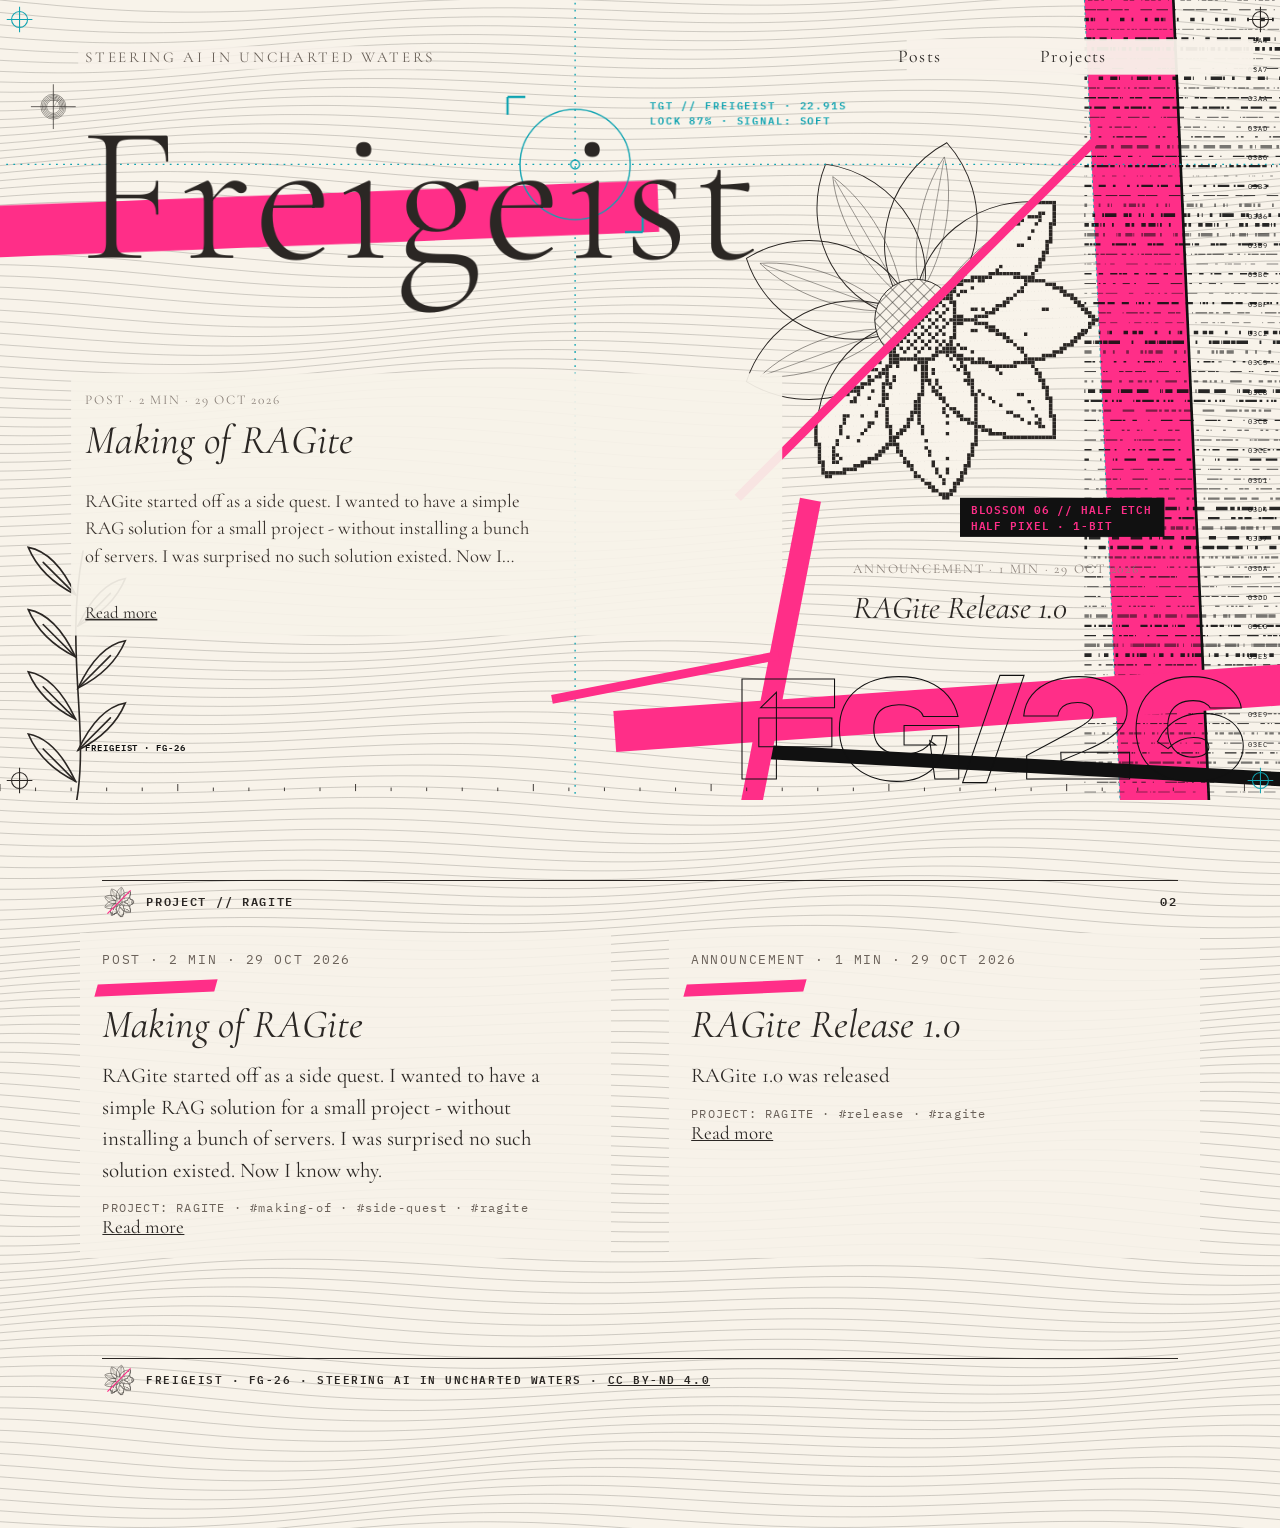
==== projects.html @ 25a05385 "Publish site from main f70a56e" ====
<!doctype html><html lang="en"><head><script>(function(){var P={"acid-green":["#C0FE04","#ff3d7f"],"signal-orange":["#ff5a1f","#2f3cff"],"hot-magenta":["#ff2e88","#0fa3b1"],"cobalt":["#2f3cff","#ff5a1f","#9aa3ff"],"warning-red":["#e8231b","#1f3fbf"],"safety-yellow":["#ffd400","#e8231b"]},k=Object.keys(P),q=new URLSearchParams(location.search).get("accent"),n=P[q]?q:k[Math.floor(Math.random()*k.length)],c=P[n],s=document.documentElement.style;s.setProperty("--accent",c[0]);s.setProperty("--hud",c[1]);s.setProperty("--acc-text",c[2]||c[0]);document.documentElement.dataset.accent=n})();</script><meta charset="utf-8"><meta name="viewport" content="width=device-width,initial-scale=1"><title>Projects – Freigeist</title><link rel="stylesheet" href="theme/fonts.css"><link rel="stylesheet" href="theme/content.css"><link rel="icon" href="assets/freigeist-mark.svg"><style>body{margin:0;background:#f8f3ea}svg{display:block;width:100%;height:auto}.m{display:none}@media(max-width:700px){.d{display:none}.m{display:block}}nav.demo{position:fixed;bottom:8px;left:8px;font:12px monospace;background:#111;color:var(--acc-text);padding:4px 8px}nav.demo a{color:var(--acc-text)}</style></head><body><svg class="d" xmlns="http://www.w3.org/2000/svg" width="1440" height="900" viewBox="0 0 1440 900"><defs>
<filter id="wc" x="-30%" y="-30%" width="160%" height="160%"><feTurbulence type="fractalNoise" baseFrequency="0.012" numOctaves="3" seed="3"/><feDisplacementMap in="SourceGraphic" scale="60"/><feGaussianBlur stdDeviation="6"/></filter>
<filter id="paper"><feTurbulence type="fractalNoise" baseFrequency="0.9" numOctaves="2" seed="5"/><feColorMatrix values="0 0 0 0 0.45  0 0 0 0 0.38  0 0 0 0 0.3  0 0 0 0.07 0"/></filter>
<filter id="concrete"><feTurbulence type="fractalNoise" baseFrequency="0.04" numOctaves="5" seed="9"/><feColorMatrix values="0 0 0 0 0.3  0 0 0 0 0.3  0 0 0 0 0.32  0 0 0 0.55 0"/></filter>
<filter id="spray" x="-20%" y="-20%" width="140%" height="140%"><feGaussianBlur stdDeviation="1.6"/><feTurbulence type="fractalNoise" baseFrequency="0.8" result="n"/><feDisplacementMap in="SourceGraphic" in2="n" scale="5"/></filter>
<filter id="glow" x="-30%" y="-30%" width="160%" height="160%"><feGaussianBlur stdDeviation="9" result="b"/><feMerge><feMergeNode in="b"/><feMergeNode in="b"/><feMergeNode in="SourceGraphic"/></feMerge></filter>
<filter id="rough"><feTurbulence type="fractalNoise" baseFrequency="0.05" numOctaves="2" seed="2"/><feDisplacementMap in="SourceGraphic" scale="4"/></filter>
</defs><rect width="1440" height="900" fill="#f8f3ea"/><defs><pattern id="hatch" width="6" height="6" patternUnits="userSpaceOnUse" patternTransform="rotate(35)"><line x1="0" y1="0" x2="0" y2="6" stroke="#2b2724" stroke-width=".7"/></pattern>
<pattern id="xhatch" width="6" height="6" patternUnits="userSpaceOnUse" patternTransform="rotate(-25)"><path d="M0 0V6M0 3H6" stroke="#2b2724" stroke-width=".6"/></pattern>
<pattern id="tone" width="7" height="7" patternUnits="userSpaceOnUse" patternTransform="rotate(45)"><circle cx="3.5" cy="3.5" r="1.5" fill="#111"/></pattern></defs><defs><pattern id="fine" width="3.2" height="3.2" patternUnits="userSpaceOnUse" patternTransform="rotate(30)"><line x1="0" y1="0" x2="0" y2="3.2" stroke="#2b2724" stroke-width=".55"/></pattern>
<pattern id="fine2" width="3.2" height="3.2" patternUnits="userSpaceOnUse" patternTransform="rotate(-40)"><path d="M0 0V3.2M0 1.6H3.2" stroke="#2b2724" stroke-width=".45"/></pattern></defs><polyline points="0,0.0 8,0.8 16,1.6 24,2.4 32,3.2 40,3.9 48,4.7 56,5.4 64,6.2 72,6.9 80,7.5 88,8.2 96,8.8 104,9.4 112,9.9 120,10.5 128,10.9 136,11.4 144,11.8 152,12.2 160,12.5 168,12.8 176,13.0 184,13.2 192,13.4 200,13.5 208,13.6 216,13.6 224,13.6 232,13.5 240,13.4 248,13.3 256,13.1 264,12.9 272,12.7 280,12.4 288,12.1 296,11.7 304,11.3 312,10.9 320,10.5 328,10.1 336,9.6 344,9.1 352,8.7 360,8.1 368,7.6 376,7.1 384,6.6 392,6.1 400,5.6 408,5.0 416,4.5 424,4.0 432,3.5 440,3.1 448,2.6 456,2.1 464,1.7 472,1.3 480,0.9 488,0.6 496,0.3 504,-0.0 512,-0.3 520,-0.6 528,-0.8 536,-1.0 544,-1.1 552,-1.2 560,-1.3 568,-1.4 576,-1.4 584,-1.4 592,-1.4 600,-1.3 608,-1.2 616,-1.1 624,-0.9 632,-0.8 640,-0.6 648,-0.4 656,-0.1 664,0.1 672,0.4 680,0.7 688,1.0 696,1.3 704,1.6 712,1.9 720,2.2 728,2.6 736,2.9 744,3.2 752,3.5 760,3.8 768,4.1 776,4.3 784,4.6 792,4.8 800,5.0 808,5.2 816,5.4 824,5.5 832,5.6 840,5.7 848,5.8 856,5.8 864,5.8 872,5.7 880,5.7 888,5.5 896,5.4 904,5.2 912,5.0 920,4.7 928,4.4 936,4.1 944,3.7 952,3.4 960,2.9 968,2.5 976,2.0 984,1.5 992,0.9 1000,0.4 1008,-0.2 1016,-0.8 1024,-1.4 1032,-2.1 1040,-2.7 1048,-3.4 1056,-4.0 1064,-4.7 1072,-5.4 1080,-6.1 1088,-6.7 1096,-7.4 1104,-8.1 1112,-8.7 1120,-9.3 1128,-10.0 1136,-10.6 1144,-11.1 1152,-11.7 1160,-12.2 1168,-12.7 1176,-13.2 1184,-13.6 1192,-14.0 1200,-14.4 1208,-14.7 1216,-15.0 1224,-15.3 1232,-15.5 1240,-15.6 1248,-15.7 1256,-15.8 1264,-15.8 1272,-15.8 1280,-15.8 1288,-15.6 1296,-15.5 1304,-15.3 1312,-15.0 1320,-14.8 1328,-14.4 1336,-14.1 1344,-13.7 1352,-13.2 1360,-12.7 1368,-12.2 1376,-11.6 1384,-11.1 1392,-10.4 1400,-9.8 1408,-9.2 1416,-8.5 1424,-7.8 1432,-7.1 1440,-6.3" fill="none" stroke="#2b2724" stroke-width=".55" opacity="0.42"/><polyline points="0,14.0 8,14.8 16,15.5 24,16.3 32,17.0 40,17.8 48,18.5 56,19.1 64,19.8 72,20.4 80,21.0 88,21.6 96,22.1 104,22.6 112,23.1 120,23.5 128,23.8 136,24.2 144,24.5 152,24.7 160,24.9 168,25.1 176,25.2 184,25.3 192,25.3 200,25.3 208,25.2 216,25.1 224,25.0 232,24.8 240,24.6 248,24.3 256,24.0 264,23.7 272,23.4 280,23.0 288,22.6 296,22.1 304,21.7 312,21.2 320,20.7 328,20.2 336,19.6 344,19.1 352,18.5 360,18.0 368,17.4 376,16.9 384,16.3 392,15.8 400,15.2 408,14.7 416,14.2 424,13.7 432,13.2 440,12.7 448,12.2 456,11.8 464,11.4 472,11.0 480,10.7 488,10.4 496,10.1 504,9.8 512,9.6 520,9.4 528,9.2 536,9.1 544,8.9 552,8.9 560,8.8 568,8.8 576,8.8 584,8.9 592,9.0 600,9.1 608,9.2 616,9.4 624,9.6 632,9.8 640,10.0 648,10.2 656,10.5 664,10.8 672,11.0 680,11.3 688,11.6 696,11.9 704,12.3 712,12.6 720,12.9 728,13.2 736,13.5 744,13.8 752,14.0 760,14.3 768,14.5 776,14.8 784,15.0 792,15.2 800,15.3 808,15.4 816,15.6 824,15.6 832,15.7 840,15.7 848,15.7 856,15.6 864,15.6 872,15.4 880,15.3 888,15.1 896,14.9 904,14.6 912,14.4 920,14.0 928,13.7 936,13.3 944,12.9 952,12.4 960,12.0 968,11.5 976,11.0 984,10.4 992,9.8 1000,9.3 1008,8.7 1016,8.1 1024,7.4 1032,6.8 1040,6.2 1048,5.5 1056,4.9 1064,4.2 1072,3.6 1080,2.9 1088,2.3 1096,1.7 1104,1.1 1112,0.5 1120,-0.0 1128,-0.6 1136,-1.1 1144,-1.6 1152,-2.0 1160,-2.4 1168,-2.8 1176,-3.2 1184,-3.5 1192,-3.8 1200,-4.0 1208,-4.2 1216,-4.4 1224,-4.5 1232,-4.6 1240,-4.6 1248,-4.6 1256,-4.5 1264,-4.4 1272,-4.2 1280,-4.0 1288,-3.8 1296,-3.5 1304,-3.1 1312,-2.8 1320,-2.3 1328,-1.9 1336,-1.4 1344,-0.9 1352,-0.3 1360,0.3 1368,0.9 1376,1.5 1384,2.2 1392,2.9 1400,3.6 1408,4.3 1416,5.1 1424,5.8 1432,6.6 1440,7.4" fill="none" stroke="#2b2724" stroke-width=".55" opacity="0.42"/><polyline points="0,27.9 8,28.6 16,29.3 24,30.0 32,30.7 40,31.4 48,32.0 56,32.6 64,33.1 72,33.7 80,34.2 88,34.6 96,35.0 104,35.4 112,35.8 120,36.0 128,36.3 136,36.5 144,36.7 152,36.8 160,36.9 168,36.9 176,36.9 184,36.8 192,36.7 200,36.6 208,36.4 216,36.2 224,35.9 232,35.6 240,35.3 248,34.9 256,34.5 264,34.1 272,33.6 280,33.1 288,32.6 296,32.1 304,31.5 312,31.0 320,30.4 328,29.8 336,29.3 344,28.7 352,28.1 360,27.5 368,26.9 376,26.3 384,25.7 392,25.2 400,24.6 408,24.1 416,23.6 424,23.1 432,22.6 440,22.1 448,21.7 456,21.3 464,20.9 472,20.6 480,20.3 488,20.0 496,19.8 504,19.5 512,19.4 520,19.2 528,19.1 536,19.0 544,18.9 552,18.9 560,18.9 568,19.0 576,19.0 584,19.1 592,19.3 600,19.4 608,19.6 616,19.8 624,20.0 632,20.2 640,20.5 648,20.8 656,21.0 664,21.3 672,21.6 680,21.9 688,22.2 696,22.5 704,22.8 712,23.1 720,23.4 728,23.7 736,24.0 744,24.2 752,24.5 760,24.7 768,24.9 776,25.1 784,25.3 792,25.4 800,25.5 808,25.6 816,25.6 824,25.7 832,25.6 840,25.6 848,25.5 856,25.4 864,25.3 872,25.1 880,24.9 888,24.6 896,24.4 904,24.1 912,23.7 920,23.4 928,23.0 936,22.5 944,22.1 952,21.6 960,21.1 968,20.6 976,20.0 984,19.5 992,18.9 1000,18.3 1008,17.7 1016,17.1 1024,16.5 1032,15.9 1040,15.3 1048,14.7 1056,14.1 1064,13.5 1072,12.9 1080,12.3 1088,11.7 1096,11.2 1104,10.7 1112,10.2 1120,9.7 1128,9.3 1136,8.9 1144,8.5 1152,8.2 1160,7.8 1168,7.6 1176,7.3 1184,7.2 1192,7.0 1200,6.9 1208,6.8 1216,6.8 1224,6.8 1232,6.9 1240,7.0 1248,7.2 1256,7.4 1264,7.6 1272,7.9 1280,8.3 1288,8.6 1296,9.1 1304,9.5 1312,10.0 1320,10.5 1328,11.1 1336,11.7 1344,12.3 1352,13.0 1360,13.6 1368,14.3 1376,15.1 1384,15.8 1392,16.6 1400,17.3 1408,18.1 1416,18.9 1424,19.7 1432,20.4 1440,21.2" fill="none" stroke="#2b2724" stroke-width=".55" opacity="0.42"/><polyline points="0,41.5 8,42.2 16,42.8 24,43.5 32,44.1 40,44.6 48,45.1 56,45.6 64,46.1 72,46.5 80,46.9 88,47.2 96,47.5 104,47.8 112,48.0 120,48.1 128,48.3 136,48.3 144,48.4 152,48.3 160,48.3 168,48.2 176,48.0 184,47.8 192,47.6 200,47.3 208,47.0 216,46.7 224,46.3 232,45.9 240,45.4 248,45.0 256,44.5 264,43.9 272,43.4 280,42.8 288,42.2 296,41.6 304,41.0 312,40.4 320,39.8 328,39.2 336,38.5 344,37.9 352,37.3 360,36.7 368,36.1 376,35.5 384,34.9 392,34.4 400,33.8 408,33.3 416,32.8 424,32.3 432,31.9 440,31.5 448,31.1 456,30.7 464,30.4 472,30.1 480,29.8 488,29.6 496,29.4 504,29.2 512,29.1 520,29.0 528,29.0 536,28.9 544,28.9 552,29.0 560,29.0 568,29.1 576,29.3 584,29.4 592,29.6 600,29.8 608,30.0 616,30.2 624,30.5 632,30.7 640,31.0 648,31.3 656,31.6 664,31.9 672,32.2 680,32.5 688,32.8 696,33.1 704,33.4 712,33.7 720,34.0 728,34.2 736,34.5 744,34.7 752,34.9 760,35.1 768,35.3 776,35.4 784,35.5 792,35.6 800,35.7 808,35.7 816,35.7 824,35.7 832,35.6 840,35.5 848,35.4 856,35.2 864,35.0 872,34.8 880,34.5 888,34.2 896,33.9 904,33.5 912,33.2 920,32.8 928,32.3 936,31.9 944,31.4 952,30.9 960,30.4 968,29.8 976,29.3 984,28.7 992,28.2 1000,27.6 1008,27.0 1016,26.4 1024,25.9 1032,25.3 1040,24.7 1048,24.2 1056,23.6 1064,23.1 1072,22.6 1080,22.1 1088,21.6 1096,21.1 1104,20.7 1112,20.3 1120,20.0 1128,19.6 1136,19.3 1144,19.1 1152,18.8 1160,18.7 1168,18.5 1176,18.4 1184,18.4 1192,18.3 1200,18.4 1208,18.4 1216,18.6 1224,18.7 1232,18.9 1240,19.2 1248,19.5 1256,19.8 1264,20.2 1272,20.6 1280,21.0 1288,21.5 1296,22.1 1304,22.6 1312,23.2 1320,23.8 1328,24.5 1336,25.2 1344,25.9 1352,26.6 1360,27.3 1368,28.1 1376,28.9 1384,29.6 1392,30.4 1400,31.2 1408,32.0 1416,32.8 1424,33.6 1432,34.4 1440,35.1" fill="none" stroke="#2b2724" stroke-width=".55" opacity="0.42"/><polyline points="0,54.8 8,55.4 16,56.0 24,56.5 32,57.0 40,57.5 48,57.9 56,58.3 64,58.6 72,58.9 80,59.1 88,59.3 96,59.5 104,59.6 112,59.7 120,59.7 128,59.7 136,59.6 144,59.5 152,59.3 160,59.1 168,58.9 176,58.6 184,58.3 192,58.0 200,57.6 208,57.1 216,56.7 224,56.2 232,55.7 240,55.1 248,54.6 256,54.0 264,53.4 272,52.7 280,52.1 288,51.5 296,50.8 304,50.2 312,49.5 320,48.8 328,48.2 336,47.5 344,46.9 352,46.3 360,45.6 368,45.0 376,44.5 384,43.9 392,43.4 400,42.9 408,42.4 416,41.9 424,41.5 432,41.1 440,40.7 448,40.4 456,40.1 464,39.8 472,39.6 480,39.4 488,39.2 496,39.1 504,39.0 512,38.9 520,38.9 528,38.9 536,38.9 544,39.0 552,39.1 560,39.2 568,39.3 576,39.5 584,39.7 592,39.9 600,40.2 608,40.4 616,40.7 624,41.0 632,41.3 640,41.6 648,41.9 656,42.2 664,42.5 672,42.8 680,43.1 688,43.4 696,43.7 704,44.0 712,44.3 720,44.5 728,44.8 736,45.0 744,45.2 752,45.4 760,45.5 768,45.6 776,45.7 784,45.8 792,45.8 800,45.8 808,45.8 816,45.8 824,45.7 832,45.6 840,45.4 848,45.2 856,45.0 864,44.8 872,44.5 880,44.2 888,43.9 896,43.5 904,43.1 912,42.7 920,42.3 928,41.9 936,41.4 944,40.9 952,40.4 960,39.9 968,39.3 976,38.8 984,38.3 992,37.7 1000,37.2 1008,36.6 1016,36.1 1024,35.6 1032,35.1 1040,34.5 1048,34.1 1056,33.6 1064,33.1 1072,32.7 1080,32.3 1088,31.9 1096,31.5 1104,31.2 1112,30.9 1120,30.7 1128,30.5 1136,30.3 1144,30.1 1152,30.1 1160,30.0 1168,30.0 1176,30.0 1184,30.1 1192,30.2 1200,30.3 1208,30.5 1216,30.8 1224,31.1 1232,31.4 1240,31.8 1248,32.2 1256,32.6 1264,33.1 1272,33.6 1280,34.2 1288,34.8 1296,35.4 1304,36.1 1312,36.7 1320,37.4 1328,38.2 1336,38.9 1344,39.7 1352,40.4 1360,41.2 1368,42.0 1376,42.8 1384,43.6 1392,44.4 1400,45.2 1408,46.0 1416,46.8 1424,47.5 1432,48.3 1440,49.0" fill="none" stroke="#2b2724" stroke-width=".55" opacity="0.42"/><polyline points="0,67.8 8,68.3 16,68.7 24,69.1 32,69.5 40,69.8 48,70.1 56,70.4 64,70.6 72,70.7 80,70.8 88,70.9 96,70.9 104,70.9 112,70.8 120,70.7 128,70.5 136,70.3 144,70.1 152,69.8 160,69.5 168,69.1 176,68.7 184,68.3 192,67.8 200,67.3 208,66.7 216,66.2 224,65.6 232,65.0 240,64.4 248,63.7 256,63.1 264,62.4 272,61.7 280,61.0 288,60.3 296,59.7 304,59.0 312,58.3 320,57.6 328,57.0 336,56.3 344,55.7 352,55.0 360,54.5 368,53.9 376,53.3 384,52.8 392,52.3 400,51.8 408,51.4 416,51.0 424,50.6 432,50.3 440,49.9 448,49.7 456,49.4 464,49.2 472,49.1 480,48.9 488,48.8 496,48.8 504,48.8 512,48.8 520,48.8 528,48.9 536,49.0 544,49.1 552,49.3 560,49.5 568,49.7 576,49.9 584,50.1 592,50.4 600,50.7 608,51.0 616,51.3 624,51.6 632,51.9 640,52.2 648,52.6 656,52.9 664,53.2 672,53.5 680,53.8 688,54.1 696,54.4 704,54.7 712,54.9 720,55.2 728,55.4 736,55.5 744,55.7 752,55.9 760,56.0 768,56.1 776,56.1 784,56.1 792,56.1 800,56.1 808,56.0 816,55.9 824,55.8 832,55.6 840,55.4 848,55.2 856,55.0 864,54.7 872,54.4 880,54.1 888,53.7 896,53.3 904,52.9 912,52.5 920,52.0 928,51.6 936,51.1 944,50.6 952,50.1 960,49.6 968,49.1 976,48.6 984,48.1 992,47.6 1000,47.1 1008,46.6 1016,46.1 1024,45.7 1032,45.2 1040,44.8 1048,44.4 1056,44.0 1064,43.6 1072,43.3 1080,42.9 1088,42.7 1096,42.4 1104,42.2 1112,42.0 1120,41.9 1128,41.8 1136,41.7 1144,41.7 1152,41.7 1160,41.8 1168,41.9 1176,42.1 1184,42.3 1192,42.5 1200,42.8 1208,43.1 1216,43.5 1224,43.9 1232,44.3 1240,44.8 1248,45.3 1256,45.9 1264,46.4 1272,47.1 1280,47.7 1288,48.4 1296,49.1 1304,49.8 1312,50.5 1320,51.3 1328,52.0 1336,52.8 1344,53.6 1352,54.4 1360,55.2 1368,56.0 1376,56.8 1384,57.6 1392,58.4 1400,59.1 1408,59.9 1416,60.6 1424,61.4 1432,62.1 1440,62.8" fill="none" stroke="#2b2724" stroke-width=".55" opacity="0.42"/><polyline points="0,80.3 8,80.6 16,80.9 24,81.2 32,81.5 40,81.7 48,81.8 56,81.9 64,82.0 72,82.0 80,82.0 88,81.9 96,81.8 104,81.6 112,81.4 120,81.1 128,80.8 136,80.5 144,80.1 152,79.7 160,79.3 168,78.8 176,78.3 184,77.7 192,77.1 200,76.5 208,75.9 216,75.3 224,74.6 232,73.9 240,73.2 248,72.5 256,71.8 264,71.1 272,70.4 280,69.7 288,69.0 296,68.3 304,67.6 312,66.9 320,66.2 328,65.6 336,64.9 344,64.3 352,63.7 360,63.2 368,62.6 376,62.1 384,61.6 392,61.2 400,60.8 408,60.4 416,60.1 424,59.8 432,59.5 440,59.3 448,59.1 456,58.9 464,58.8 472,58.7 480,58.6 488,58.6 496,58.6 504,58.7 512,58.8 520,58.9 528,59.0 536,59.2 544,59.4 552,59.6 560,59.9 568,60.1 576,60.4 584,60.7 592,61.0 600,61.3 608,61.7 616,62.0 624,62.3 632,62.7 640,63.0 648,63.4 656,63.7 664,64.0 672,64.3 680,64.6 688,64.9 696,65.2 704,65.4 712,65.7 720,65.9 728,66.0 736,66.2 744,66.3 752,66.4 760,66.5 768,66.6 776,66.6 784,66.6 792,66.5 800,66.4 808,66.3 816,66.2 824,66.0 832,65.8 840,65.6 848,65.4 856,65.1 864,64.8 872,64.4 880,64.1 888,63.7 896,63.3 904,62.9 912,62.5 920,62.0 928,61.6 936,61.1 944,60.6 952,60.2 960,59.7 968,59.2 976,58.7 984,58.3 992,57.8 1000,57.4 1008,56.9 1016,56.5 1024,56.1 1032,55.8 1040,55.4 1048,55.1 1056,54.8 1064,54.5 1072,54.3 1080,54.1 1088,53.9 1096,53.7 1104,53.6 1112,53.6 1120,53.6 1128,53.6 1136,53.6 1144,53.7 1152,53.9 1160,54.1 1168,54.3 1176,54.6 1184,54.9 1192,55.2 1200,55.6 1208,56.1 1216,56.5 1224,57.0 1232,57.6 1240,58.1 1248,58.7 1256,59.4 1264,60.0 1272,60.7 1280,61.4 1288,62.2 1296,62.9 1304,63.7 1312,64.4 1320,65.2 1328,66.0 1336,66.8 1344,67.6 1352,68.4 1360,69.2 1368,70.0 1376,70.7 1384,71.5 1392,72.2 1400,73.0 1408,73.7 1416,74.3 1424,75.0 1432,75.6 1440,76.2" fill="none" stroke="#2b2724" stroke-width=".55" opacity="0.42"/><polyline points="0,92.2 8,92.4 16,92.6 24,92.8 32,92.9 40,92.9 48,92.9 56,92.9 64,92.8 72,92.7 80,92.5 88,92.3 96,92.1 104,91.8 112,91.4 120,91.0 128,90.6 136,90.1 144,89.7 152,89.1 160,88.6 168,88.0 176,87.4 184,86.7 192,86.1 200,85.4 208,84.7 216,84.0 224,83.3 232,82.5 240,81.8 248,81.0 256,80.3 264,79.6 272,78.8 280,78.1 288,77.4 296,76.7 304,76.0 312,75.4 320,74.7 328,74.1 336,73.5 344,72.9 352,72.4 360,71.9 368,71.4 376,71.0 384,70.6 392,70.2 400,69.9 408,69.6 416,69.3 424,69.1 432,68.9 440,68.7 448,68.6 456,68.5 464,68.5 472,68.5 480,68.5 488,68.6 496,68.7 504,68.8 512,69.0 520,69.2 528,69.4 536,69.6 544,69.9 552,70.2 560,70.5 568,70.8 576,71.1 584,71.5 592,71.8 600,72.2 608,72.6 616,72.9 624,73.3 632,73.6 640,74.0 648,74.3 656,74.7 664,75.0 672,75.3 680,75.6 688,75.8 696,76.1 704,76.3 712,76.5 720,76.7 728,76.9 736,77.0 744,77.1 752,77.2 760,77.2 768,77.2 776,77.2 784,77.1 792,77.0 800,76.9 808,76.8 816,76.6 824,76.4 832,76.2 840,75.9 848,75.6 856,75.3 864,75.0 872,74.7 880,74.3 888,73.9 896,73.5 904,73.1 912,72.7 920,72.2 928,71.8 936,71.4 944,70.9 952,70.5 960,70.0 968,69.6 976,69.2 984,68.8 992,68.4 1000,68.0 1008,67.6 1016,67.3 1024,67.0 1032,66.7 1040,66.4 1048,66.2 1056,66.0 1064,65.8 1072,65.7 1080,65.6 1088,65.5 1096,65.5 1104,65.5 1112,65.6 1120,65.7 1128,65.8 1136,66.0 1144,66.2 1152,66.4 1160,66.7 1168,67.1 1176,67.4 1184,67.9 1192,68.3 1200,68.8 1208,69.3 1216,69.9 1224,70.5 1232,71.1 1240,71.7 1248,72.4 1256,73.1 1264,73.8 1272,74.5 1280,75.3 1288,76.0 1296,76.8 1304,77.6 1312,78.4 1320,79.2 1328,79.9 1336,80.7 1344,81.5 1352,82.3 1360,83.0 1368,83.8 1376,84.5 1384,85.2 1392,85.9 1400,86.5 1408,87.2 1416,87.8 1424,88.3 1432,88.8 1440,89.3" fill="none" stroke="#2b2724" stroke-width=".55" opacity="0.42"/><polyline points="0,103.6 8,103.7 16,103.8 24,103.8 32,103.7 40,103.6 48,103.5 56,103.3 64,103.1 72,102.9 80,102.5 88,102.2 96,101.8 104,101.4 112,100.9 120,100.4 128,99.9 136,99.3 144,98.7 152,98.1 160,97.4 168,96.8 176,96.1 184,95.4 192,94.6 200,93.9 208,93.1 216,92.4 224,91.6 232,90.9 240,90.1 248,89.4 256,88.6 264,87.9 272,87.2 280,86.4 288,85.8 296,85.1 304,84.4 312,83.8 320,83.2 328,82.7 336,82.1 344,81.6 352,81.1 360,80.7 368,80.3 376,79.9 384,79.6 392,79.3 400,79.1 408,78.9 416,78.7 424,78.6 432,78.5 440,78.4 448,78.4 456,78.4 464,78.5 472,78.6 480,78.7 488,78.8 496,79.0 504,79.2 512,79.5 520,79.7 528,80.0 536,80.3 544,80.7 552,81.0 560,81.4 568,81.7 576,82.1 584,82.5 592,82.9 600,83.3 608,83.7 616,84.0 624,84.4 632,84.8 640,85.1 648,85.5 656,85.8 664,86.1 672,86.4 680,86.7 688,86.9 696,87.2 704,87.4 712,87.6 720,87.7 728,87.8 736,87.9 744,88.0 752,88.0 760,88.0 768,88.0 776,87.9 784,87.8 792,87.7 800,87.6 808,87.4 816,87.2 824,87.0 832,86.7 840,86.4 848,86.1 856,85.8 864,85.5 872,85.1 880,84.7 888,84.4 896,84.0 904,83.6 912,83.2 920,82.7 928,82.3 936,81.9 944,81.5 952,81.1 960,80.7 968,80.4 976,80.0 984,79.6 992,79.3 1000,79.0 1008,78.7 1016,78.5 1024,78.2 1032,78.0 1040,77.9 1048,77.7 1056,77.6 1064,77.5 1072,77.5 1080,77.5 1088,77.5 1096,77.6 1104,77.7 1112,77.9 1120,78.1 1128,78.3 1136,78.6 1144,78.9 1152,79.3 1160,79.7 1168,80.1 1176,80.6 1184,81.1 1192,81.6 1200,82.2 1208,82.8 1216,83.4 1224,84.1 1232,84.7 1240,85.4 1248,86.2 1256,86.9 1264,87.6 1272,88.4 1280,89.1 1288,89.9 1296,90.7 1304,91.5 1312,92.2 1320,93.0 1328,93.8 1336,94.5 1344,95.2 1352,96.0 1360,96.6 1368,97.3 1376,98.0 1384,98.6 1392,99.2 1400,99.8 1408,100.3 1416,100.8 1424,101.2 1432,101.7 1440,102.0" fill="none" stroke="#2b2724" stroke-width=".55" opacity="0.42"/><polyline points="0,114.5 8,114.4 16,114.3 24,114.2 32,114.0 40,113.8 48,113.5 56,113.2 64,112.9 72,112.5 80,112.0 88,111.6 96,111.1 104,110.5 112,109.9 120,109.3 128,108.7 136,108.1 144,107.4 152,106.7 160,105.9 168,105.2 176,104.5 184,103.7 192,102.9 200,102.1 208,101.4 216,100.6 224,99.8 232,99.1 240,98.3 248,97.6 256,96.8 264,96.1 272,95.4 280,94.8 288,94.1 296,93.5 304,92.9 312,92.3 320,91.8 328,91.3 336,90.9 344,90.4 352,90.1 360,89.7 368,89.4 376,89.1 384,88.9 392,88.7 400,88.6 408,88.5 416,88.4 424,88.4 432,88.4 440,88.4 448,88.5 456,88.6 464,88.8 472,88.9 480,89.1 488,89.4 496,89.7 504,90.0 512,90.3 520,90.6 528,91.0 536,91.3 544,91.7 552,92.1 560,92.5 568,92.9 576,93.3 584,93.8 592,94.2 600,94.6 608,95.0 616,95.4 624,95.8 632,96.1 640,96.5 648,96.8 656,97.2 664,97.5 672,97.7 680,98.0 688,98.2 696,98.4 704,98.6 712,98.7 720,98.9 728,98.9 736,99.0 744,99.0 752,99.0 760,99.0 768,98.9 776,98.8 784,98.7 792,98.6 800,98.4 808,98.2 816,97.9 824,97.7 832,97.4 840,97.1 848,96.8 856,96.5 864,96.1 872,95.8 880,95.4 888,95.0 896,94.7 904,94.3 912,93.9 920,93.5 928,93.1 936,92.8 944,92.4 952,92.1 960,91.7 968,91.4 976,91.1 984,90.8 992,90.6 1000,90.3 1008,90.1 1016,90.0 1024,89.8 1032,89.7 1040,89.6 1048,89.6 1056,89.6 1064,89.6 1072,89.7 1080,89.8 1088,89.9 1096,90.1 1104,90.3 1112,90.6 1120,90.8 1128,91.2 1136,91.6 1144,92.0 1152,92.4 1160,92.9 1168,93.4 1176,93.9 1184,94.5 1192,95.1 1200,95.7 1208,96.4 1216,97.1 1224,97.8 1232,98.5 1240,99.2 1248,99.9 1256,100.7 1264,101.4 1272,102.2 1280,102.9 1288,103.7 1296,104.4 1304,105.2 1312,105.9 1320,106.6 1328,107.3 1336,108.0 1344,108.7 1352,109.3 1360,109.9 1368,110.5 1376,111.1 1384,111.6 1392,112.1 1400,112.6 1408,113.0 1416,113.4 1424,113.7 1432,114.0 1440,114.2" fill="none" stroke="#2b2724" stroke-width=".55" opacity="0.42"/><polyline points="0,124.7 8,124.6 16,124.3 24,124.1 32,123.8 40,123.4 48,123.0 56,122.6 64,122.1 72,121.6 80,121.1 88,120.5 96,119.9 104,119.3 112,118.6 120,117.9 128,117.2 136,116.5 144,115.7 152,115.0 160,114.2 168,113.4 176,112.6 184,111.8 192,111.0 200,110.3 208,109.5 216,108.7 224,107.9 232,107.2 240,106.5 248,105.8 256,105.1 264,104.4 272,103.8 280,103.2 288,102.6 296,102.0 304,101.5 312,101.0 320,100.6 328,100.2 336,99.8 344,99.5 352,99.2 360,99.0 368,98.8 376,98.6 384,98.5 392,98.4 400,98.4 408,98.4 416,98.4 424,98.5 432,98.6 440,98.7 448,98.9 456,99.1 464,99.4 472,99.7 480,100.0 488,100.3 496,100.6 504,101.0 512,101.4 520,101.8 528,102.2 536,102.6 544,103.1 552,103.5 560,104.0 568,104.4 576,104.9 584,105.3 592,105.7 600,106.2 608,106.6 616,107.0 624,107.4 632,107.7 640,108.1 648,108.4 656,108.7 664,109.0 672,109.2 680,109.5 688,109.7 696,109.8 704,110.0 712,110.1 720,110.2 728,110.2 736,110.2 744,110.2 752,110.2 760,110.1 768,110.0 776,109.9 784,109.7 792,109.6 800,109.4 808,109.1 816,108.9 824,108.6 832,108.3 840,108.0 848,107.7 856,107.4 864,107.0 872,106.7 880,106.3 888,106.0 896,105.6 904,105.2 912,104.9 920,104.5 928,104.2 936,103.9 944,103.6 952,103.3 960,103.0 968,102.7 976,102.5 984,102.3 992,102.1 1000,102.0 1008,101.8 1016,101.7 1024,101.7 1032,101.7 1040,101.7 1048,101.7 1056,101.8 1064,101.9 1072,102.1 1080,102.3 1088,102.5 1096,102.8 1104,103.1 1112,103.4 1120,103.8 1128,104.2 1136,104.7 1144,105.2 1152,105.7 1160,106.2 1168,106.8 1176,107.4 1184,108.0 1192,108.7 1200,109.3 1208,110.0 1216,110.7 1224,111.4 1232,112.1 1240,112.9 1248,113.6 1256,114.3 1264,115.1 1272,115.8 1280,116.5 1288,117.2 1296,117.9 1304,118.6 1312,119.3 1320,120.0 1328,120.6 1336,121.2 1344,121.8 1352,122.3 1360,122.8 1368,123.3 1376,123.8 1384,124.2 1392,124.5 1400,124.9 1408,125.2 1416,125.4 1424,125.6 1432,125.8 1440,125.9" fill="none" stroke="#2b2724" stroke-width=".55" opacity="0.42"/><polyline points="0,134.5 8,134.2 16,133.9 24,133.5 32,133.0 40,132.6 48,132.1 56,131.5 64,131.0 72,130.4 80,129.7 88,129.1 96,128.4 104,127.7 112,126.9 120,126.2 128,125.4 136,124.6 144,123.8 152,123.1 160,122.3 168,121.5 176,120.7 184,119.9 192,119.1 200,118.3 208,117.6 216,116.8 224,116.1 232,115.4 240,114.7 248,114.1 256,113.4 264,112.9 272,112.3 280,111.8 288,111.3 296,110.8 304,110.4 312,110.0 320,109.7 328,109.4 336,109.1 344,108.9 352,108.7 360,108.6 368,108.5 376,108.4 384,108.4 392,108.5 400,108.5 408,108.7 416,108.8 424,109.0 432,109.2 440,109.5 448,109.7 456,110.0 464,110.4 472,110.7 480,111.1 488,111.5 496,112.0 504,112.4 512,112.9 520,113.3 528,113.8 536,114.3 544,114.7 552,115.2 560,115.7 568,116.2 576,116.6 584,117.1 592,117.5 600,118.0 608,118.4 616,118.8 624,119.2 632,119.5 640,119.8 648,120.2 656,120.4 664,120.7 672,120.9 680,121.1 688,121.3 696,121.4 704,121.5 712,121.6 720,121.6 728,121.6 736,121.6 744,121.6 752,121.5 760,121.4 768,121.3 776,121.1 784,120.9 792,120.7 800,120.5 808,120.2 816,120.0 824,119.7 832,119.4 840,119.1 848,118.8 856,118.4 864,118.1 872,117.7 880,117.4 888,117.1 896,116.7 904,116.4 912,116.1 920,115.8 928,115.5 936,115.2 944,115.0 952,114.7 960,114.5 968,114.3 976,114.2 984,114.0 992,113.9 1000,113.8 1008,113.8 1016,113.8 1024,113.8 1032,113.9 1040,114.0 1048,114.1 1056,114.3 1064,114.5 1072,114.7 1080,115.0 1088,115.3 1096,115.7 1104,116.0 1112,116.5 1120,116.9 1128,117.4 1136,117.9 1144,118.4 1152,119.0 1160,119.6 1168,120.2 1176,120.8 1184,121.5 1192,122.2 1200,122.8 1208,123.5 1216,124.2 1224,125.0 1232,125.7 1240,126.4 1248,127.1 1256,127.8 1264,128.5 1272,129.2 1280,129.8 1288,130.5 1296,131.1 1304,131.7 1312,132.3 1320,132.9 1328,133.4 1336,133.9 1344,134.4 1352,134.9 1360,135.3 1368,135.6 1376,135.9 1384,136.2 1392,136.5 1400,136.7 1408,136.8 1416,136.9 1424,137.0 1432,137.0 1440,137.0" fill="none" stroke="#2b2724" stroke-width=".55" opacity="0.42"/><polyline points="0,143.8 8,143.4 16,143.0 24,142.5 32,141.9 40,141.3 48,140.7 56,140.1 64,139.5 72,138.8 80,138.1 88,137.3 96,136.6 104,135.8 112,135.0 120,134.3 128,133.5 136,132.7 144,131.9 152,131.1 160,130.3 168,129.5 176,128.7 184,127.9 192,127.2 200,126.5 208,125.7 216,125.1 224,124.4 232,123.8 240,123.2 248,122.6 256,122.0 264,121.5 272,121.1 280,120.6 288,120.2 296,119.9 304,119.6 312,119.3 320,119.1 328,118.9 336,118.8 344,118.7 352,118.6 360,118.6 368,118.6 376,118.7 384,118.8 392,119.0 400,119.2 408,119.4 416,119.6 424,119.9 432,120.3 440,120.6 448,121.0 456,121.4 464,121.8 472,122.2 480,122.7 488,123.2 496,123.7 504,124.2 512,124.7 520,125.2 528,125.7 536,126.2 544,126.7 552,127.2 560,127.7 568,128.2 576,128.7 584,129.2 592,129.6 600,130.0 608,130.4 616,130.8 624,131.2 632,131.5 640,131.8 648,132.1 656,132.3 664,132.6 672,132.7 680,132.9 688,133.0 696,133.1 704,133.2 712,133.2 720,133.2 728,133.2 736,133.1 744,133.0 752,132.9 760,132.8 768,132.6 776,132.4 784,132.2 792,132.0 800,131.7 808,131.5 816,131.2 824,130.9 832,130.6 840,130.3 848,130.0 856,129.6 864,129.3 872,129.0 880,128.7 888,128.4 896,128.1 904,127.8 912,127.5 920,127.2 928,127.0 936,126.8 944,126.6 952,126.4 960,126.2 968,126.1 976,126.0 984,126.0 992,125.9 1000,125.9 1008,126.0 1016,126.0 1024,126.1 1032,126.3 1040,126.4 1048,126.6 1056,126.9 1064,127.2 1072,127.5 1080,127.8 1088,128.2 1096,128.6 1104,129.1 1112,129.5 1120,130.0 1128,130.6 1136,131.1 1144,131.7 1152,132.3 1160,132.9 1168,133.6 1176,134.2 1184,134.9 1192,135.5 1200,136.2 1208,136.9 1216,137.6 1224,138.3 1232,139.0 1240,139.6 1248,140.3 1256,140.9 1264,141.6 1272,142.2 1280,142.8 1288,143.4 1296,143.9 1304,144.4 1312,144.9 1320,145.4 1328,145.8 1336,146.2 1344,146.6 1352,146.9 1360,147.2 1368,147.4 1376,147.6 1384,147.7 1392,147.8 1400,147.9 1408,147.9 1416,147.9 1424,147.8 1432,147.7 1440,147.5" fill="none" stroke="#2b2724" stroke-width=".55" opacity="0.42"/><polyline points="0,152.8 8,152.2 16,151.7 24,151.1 32,150.5 40,149.8 48,149.1 56,148.4 64,147.7 72,147.0 80,146.2 88,145.4 96,144.7 104,143.9 112,143.1 120,142.3 128,141.5 136,140.7 144,139.9 152,139.1 160,138.3 168,137.6 176,136.8 184,136.1 192,135.4 200,134.8 208,134.1 216,133.5 224,132.9 232,132.4 240,131.9 248,131.4 256,131.0 264,130.6 272,130.2 280,129.9 288,129.6 296,129.4 304,129.2 312,129.0 320,128.9 328,128.9 336,128.9 344,128.9 352,129.0 360,129.1 368,129.2 376,129.4 384,129.7 392,129.9 400,130.2 408,130.6 416,130.9 424,131.3 432,131.7 440,132.2 448,132.6 456,133.1 464,133.6 472,134.1 480,134.7 488,135.2 496,135.8 504,136.3 512,136.9 520,137.4 528,137.9 536,138.5 544,139.0 552,139.5 560,140.0 568,140.5 576,141.0 584,141.5 592,141.9 600,142.3 608,142.7 616,143.0 624,143.4 632,143.7 640,143.9 648,144.2 656,144.4 664,144.6 672,144.7 680,144.8 688,144.9 696,144.9 704,145.0 712,144.9 720,144.9 728,144.8 736,144.7 744,144.6 752,144.5 760,144.3 768,144.1 776,143.9 784,143.6 792,143.4 800,143.1 808,142.8 816,142.5 824,142.2 832,141.9 840,141.6 848,141.3 856,141.0 864,140.7 872,140.4 880,140.1 888,139.8 896,139.5 904,139.3 912,139.0 920,138.8 928,138.6 936,138.5 944,138.3 952,138.2 960,138.1 968,138.1 976,138.0 984,138.0 992,138.1 1000,138.1 1008,138.2 1016,138.4 1024,138.5 1032,138.7 1040,139.0 1048,139.3 1056,139.6 1064,139.9 1072,140.3 1080,140.7 1088,141.1 1096,141.6 1104,142.1 1112,142.6 1120,143.1 1128,143.7 1136,144.3 1144,144.9 1152,145.5 1160,146.1 1168,146.8 1176,147.4 1184,148.1 1192,148.7 1200,149.4 1208,150.0 1216,150.7 1224,151.3 1232,151.9 1240,152.5 1248,153.1 1256,153.7 1264,154.3 1272,154.8 1280,155.3 1288,155.8 1296,156.2 1304,156.7 1312,157.0 1320,157.4 1328,157.7 1336,158.0 1344,158.2 1352,158.4 1360,158.5 1368,158.6 1376,158.6 1384,158.7 1392,158.6 1400,158.5 1408,158.4 1416,158.2 1424,158.0 1432,157.7 1440,157.4" fill="none" stroke="#2b2724" stroke-width=".55" opacity="0.42"/><polyline points="0,161.4 8,160.8 16,160.1 24,159.5 32,158.8 40,158.1 48,157.3 56,156.6 64,155.8 72,155.0 80,154.3 88,153.5 96,152.7 104,151.9 112,151.1 120,150.3 128,149.5 136,148.8 144,148.0 152,147.3 160,146.6 168,145.9 176,145.2 184,144.6 192,143.9 200,143.4 208,142.8 216,142.3 224,141.8 232,141.4 240,141.0 248,140.6 256,140.3 264,140.0 272,139.8 280,139.6 288,139.4 296,139.3 304,139.3 312,139.3 320,139.3 328,139.4 336,139.5 344,139.6 352,139.8 360,140.1 368,140.3 376,140.7 384,141.0 392,141.4 400,141.8 408,142.2 416,142.7 424,143.2 432,143.7 440,144.2 448,144.7 456,145.3 464,145.9 472,146.4 480,147.0 488,147.6 496,148.2 504,148.8 512,149.3 520,149.9 528,150.5 536,151.0 544,151.6 552,152.1 560,152.6 568,153.0 576,153.5 584,153.9 592,154.3 600,154.7 608,155.1 616,155.4 624,155.7 632,155.9 640,156.2 648,156.3 656,156.5 664,156.6 672,156.7 680,156.8 688,156.8 696,156.8 704,156.8 712,156.7 720,156.6 728,156.5 736,156.4 744,156.2 752,156.0 760,155.8 768,155.6 776,155.3 784,155.1 792,154.8 800,154.5 808,154.2 816,153.9 824,153.6 832,153.3 840,153.0 848,152.7 856,152.4 864,152.1 872,151.8 880,151.6 888,151.3 896,151.1 904,150.9 912,150.7 920,150.5 928,150.4 936,150.3 944,150.2 952,150.1 960,150.1 968,150.1 976,150.1 984,150.2 992,150.3 1000,150.4 1008,150.6 1016,150.8 1024,151.0 1032,151.3 1040,151.6 1048,151.9 1056,152.3 1064,152.7 1072,153.1 1080,153.5 1088,154.0 1096,154.5 1104,155.0 1112,155.6 1120,156.1 1128,156.7 1136,157.3 1144,157.9 1152,158.5 1160,159.1 1168,159.7 1176,160.4 1184,161.0 1192,161.6 1200,162.2 1208,162.8 1216,163.4 1224,164.0 1232,164.5 1240,165.1 1248,165.6 1256,166.1 1264,166.5 1272,167.0 1280,167.4 1288,167.7 1296,168.1 1304,168.4 1312,168.6 1320,168.8 1328,169.0 1336,169.1 1344,169.2 1352,169.3 1360,169.3 1368,169.2 1376,169.2 1384,169.0 1392,168.9 1400,168.6 1408,168.4 1416,168.1 1424,167.7 1432,167.3 1440,166.9" fill="none" stroke="#2b2724" stroke-width=".55" opacity="0.42"/><polyline points="0,169.8 8,169.1 16,168.4 24,167.7 32,167.0 40,166.2 48,165.4 56,164.7 64,163.9 72,163.1 80,162.3 88,161.6 96,160.8 104,160.0 112,159.2 120,158.5 128,157.8 136,157.1 144,156.4 152,155.7 160,155.1 168,154.4 176,153.9 184,153.3 192,152.8 200,152.3 208,151.9 216,151.5 224,151.1 232,150.8 240,150.5 248,150.3 256,150.1 264,149.9 272,149.8 280,149.8 288,149.8 296,149.8 304,149.9 312,150.0 320,150.2 328,150.4 336,150.6 344,150.9 352,151.2 360,151.6 368,152.0 376,152.4 384,152.8 392,153.3 400,153.8 408,154.3 416,154.9 424,155.5 432,156.0 440,156.6 448,157.2 456,157.8 464,158.5 472,159.1 480,159.7 488,160.3 496,160.9 504,161.5 512,162.1 520,162.7 528,163.2 536,163.8 544,164.3 552,164.8 560,165.3 568,165.7 576,166.2 584,166.5 592,166.9 600,167.2 608,167.6 616,167.8 624,168.1 632,168.3 640,168.4 648,168.6 656,168.7 664,168.8 672,168.8 680,168.8 688,168.8 696,168.7 704,168.6 712,168.5 720,168.4 728,168.2 736,168.0 744,167.8 752,167.6 760,167.4 768,167.1 776,166.8 784,166.5 792,166.2 800,165.9 808,165.6 816,165.3 824,165.0 832,164.7 840,164.4 848,164.1 856,163.9 864,163.6 872,163.4 880,163.1 888,162.9 896,162.7 904,162.5 912,162.4 920,162.3 928,162.2 936,162.1 944,162.1 952,162.1 960,162.1 968,162.1 976,162.2 984,162.4 992,162.5 1000,162.7 1008,162.9 1016,163.2 1024,163.5 1032,163.8 1040,164.1 1048,164.5 1056,164.9 1064,165.3 1072,165.8 1080,166.3 1088,166.8 1096,167.3 1104,167.8 1112,168.3 1120,168.9 1128,169.5 1136,170.1 1144,170.6 1152,171.2 1160,171.8 1168,172.4 1176,173.0 1184,173.6 1192,174.1 1200,174.7 1208,175.2 1216,175.7 1224,176.2 1232,176.7 1240,177.1 1248,177.5 1256,177.9 1264,178.3 1272,178.6 1280,178.9 1288,179.2 1296,179.4 1304,179.5 1312,179.7 1320,179.8 1328,179.8 1336,179.8 1344,179.8 1352,179.7 1360,179.5 1368,179.4 1376,179.1 1384,178.9 1392,178.6 1400,178.2 1408,177.8 1416,177.4 1424,176.9 1432,176.4 1440,175.9" fill="none" stroke="#2b2724" stroke-width=".55" opacity="0.42"/><polyline points="0,178.1 8,177.3 16,176.6 24,175.9 32,175.1 40,174.4 48,173.6 56,172.8 64,172.1 72,171.3 80,170.5 88,169.8 96,169.0 104,168.3 112,167.6 120,166.9 128,166.3 136,165.6 144,165.0 152,164.4 160,163.9 168,163.4 176,162.9 184,162.5 192,162.1 200,161.7 208,161.4 216,161.1 224,160.9 232,160.7 240,160.5 248,160.4 256,160.4 264,160.4 272,160.4 280,160.5 288,160.6 296,160.8 304,161.0 312,161.3 320,161.6 328,161.9 336,162.2 344,162.7 352,163.1 360,163.6 368,164.1 376,164.6 384,165.1 392,165.7 400,166.3 408,166.9 416,167.5 424,168.1 432,168.8 440,169.4 448,170.1 456,170.7 464,171.4 472,172.0 480,172.7 488,173.3 496,173.9 504,174.5 512,175.1 520,175.6 528,176.2 536,176.7 544,177.2 552,177.7 560,178.1 568,178.5 576,178.9 584,179.2 592,179.6 600,179.8 608,180.1 616,180.3 624,180.5 632,180.6 640,180.7 648,180.8 656,180.8 664,180.8 672,180.8 680,180.8 688,180.7 696,180.6 704,180.4 712,180.3 720,180.1 728,179.9 736,179.6 744,179.4 752,179.1 760,178.9 768,178.6 776,178.3 784,178.0 792,177.7 800,177.3 808,177.0 816,176.7 824,176.4 832,176.1 840,175.9 848,175.6 856,175.3 864,175.1 872,174.9 880,174.7 888,174.5 896,174.3 904,174.2 912,174.1 920,174.0 928,174.0 936,173.9 944,174.0 952,174.0 960,174.1 968,174.2 976,174.3 984,174.5 992,174.7 1000,174.9 1008,175.2 1016,175.5 1024,175.8 1032,176.2 1040,176.6 1048,177.0 1056,177.4 1064,177.8 1072,178.3 1080,178.8 1088,179.3 1096,179.8 1104,180.4 1112,180.9 1120,181.5 1128,182.0 1136,182.6 1144,183.1 1152,183.7 1160,184.2 1168,184.7 1176,185.3 1184,185.8 1192,186.3 1200,186.7 1208,187.2 1216,187.6 1224,188.0 1232,188.4 1240,188.7 1248,189.0 1256,189.3 1264,189.6 1272,189.8 1280,189.9 1288,190.1 1296,190.2 1304,190.2 1312,190.2 1320,190.2 1328,190.1 1336,189.9 1344,189.8 1352,189.5 1360,189.3 1368,189.0 1376,188.6 1384,188.2 1392,187.8 1400,187.4 1408,186.9 1416,186.3 1424,185.7 1432,185.1 1440,184.5" fill="none" stroke="#2b2724" stroke-width=".55" opacity="0.42"/><polyline points="0,186.3 8,185.6 16,184.9 24,184.1 32,183.4 40,182.6 48,181.9 56,181.1 64,180.4 72,179.7 80,179.0 88,178.3 96,177.6 104,176.9 112,176.3 120,175.7 128,175.1 136,174.6 144,174.1 152,173.6 160,173.2 168,172.8 176,172.4 184,172.1 192,171.8 200,171.6 208,171.4 216,171.3 224,171.2 232,171.1 240,171.1 248,171.2 256,171.3 264,171.4 272,171.6 280,171.8 288,172.0 296,172.3 304,172.7 312,173.1 320,173.5 328,173.9 336,174.4 344,174.9 352,175.5 360,176.0 368,176.6 376,177.2 384,177.9 392,178.5 400,179.2 408,179.8 416,180.5 424,181.2 432,181.9 440,182.5 448,183.2 456,183.9 464,184.5 472,185.2 480,185.8 488,186.4 496,187.1 504,187.6 512,188.2 520,188.7 528,189.2 536,189.7 544,190.2 552,190.6 560,191.0 568,191.3 576,191.6 584,191.9 592,192.2 600,192.4 608,192.6 616,192.7 624,192.8 632,192.9 640,192.9 648,192.9 656,192.9 664,192.9 672,192.8 680,192.7 688,192.5 696,192.3 704,192.1 712,191.9 720,191.7 728,191.4 736,191.2 744,190.9 752,190.6 760,190.3 768,190.0 776,189.6 784,189.3 792,189.0 800,188.7 808,188.4 816,188.1 824,187.8 832,187.5 840,187.2 848,187.0 856,186.7 864,186.5 872,186.3 880,186.1 888,186.0 896,185.9 904,185.8 912,185.7 920,185.7 928,185.7 936,185.7 944,185.8 952,185.9 960,186.0 968,186.2 976,186.3 984,186.6 992,186.8 1000,187.1 1008,187.4 1016,187.7 1024,188.1 1032,188.4 1040,188.8 1048,189.3 1056,189.7 1064,190.2 1072,190.6 1080,191.1 1088,191.6 1096,192.1 1104,192.7 1112,193.2 1120,193.7 1128,194.2 1136,194.7 1144,195.2 1152,195.7 1160,196.2 1168,196.7 1176,197.1 1184,197.6 1192,198.0 1200,198.4 1208,198.7 1216,199.1 1224,199.4 1232,199.6 1240,199.9 1248,200.1 1256,200.2 1264,200.4 1272,200.4 1280,200.5 1288,200.5 1296,200.4 1304,200.4 1312,200.2 1320,200.1 1328,199.8 1336,199.6 1344,199.3 1352,199.0 1360,198.6 1368,198.2 1376,197.7 1384,197.2 1392,196.7 1400,196.1 1408,195.5 1416,194.9 1424,194.2 1432,193.5 1440,192.8" fill="none" stroke="#2b2724" stroke-width=".55" opacity="0.42"/><polyline points="0,194.7 8,194.0 16,193.2 24,192.5 32,191.8 40,191.1 48,190.4 56,189.7 64,189.0 72,188.3 80,187.7 88,187.1 96,186.5 104,185.9 112,185.4 120,184.9 128,184.4 136,184.0 144,183.6 152,183.3 160,183.0 168,182.7 176,182.5 184,182.3 192,182.2 200,182.1 208,182.0 216,182.0 224,182.1 232,182.2 240,182.3 248,182.5 256,182.7 264,183.0 272,183.3 280,183.6 288,184.0 296,184.4 304,184.9 312,185.4 320,185.9 328,186.5 336,187.1 344,187.7 352,188.3 360,188.9 368,189.6 376,190.3 384,191.0 392,191.7 400,192.4 408,193.1 416,193.8 424,194.5 432,195.2 440,195.9 448,196.6 456,197.2 464,197.9 472,198.5 480,199.1 488,199.7 496,200.3 504,200.9 512,201.4 520,201.9 528,202.3 536,202.7 544,203.1 552,203.5 560,203.8 568,204.1 576,204.3 584,204.6 592,204.7 600,204.9 608,205.0 616,205.0 624,205.1 632,205.1 640,205.0 648,205.0 656,204.9 664,204.7 672,204.6 680,204.4 688,204.2 696,204.0 704,203.7 712,203.4 720,203.2 728,202.9 736,202.5 744,202.2 752,201.9 760,201.6 768,201.2 776,200.9 784,200.6 792,200.2 800,199.9 808,199.6 816,199.3 824,199.0 832,198.7 840,198.5 848,198.3 856,198.0 864,197.9 872,197.7 880,197.6 888,197.4 896,197.4 904,197.3 912,197.3 920,197.3 928,197.3 936,197.4 944,197.5 952,197.6 960,197.8 968,198.0 976,198.2 984,198.5 992,198.8 1000,199.1 1008,199.4 1016,199.7 1024,200.1 1032,200.5 1040,200.9 1048,201.4 1056,201.8 1064,202.3 1072,202.7 1080,203.2 1088,203.7 1096,204.2 1104,204.7 1112,205.1 1120,205.6 1128,206.1 1136,206.5 1144,207.0 1152,207.4 1160,207.8 1168,208.2 1176,208.6 1184,208.9 1192,209.3 1200,209.6 1208,209.8 1216,210.0 1224,210.2 1232,210.4 1240,210.5 1248,210.6 1256,210.7 1264,210.7 1272,210.6 1280,210.5 1288,210.4 1296,210.3 1304,210.1 1312,209.8 1320,209.5 1328,209.2 1336,208.8 1344,208.4 1352,208.0 1360,207.5 1368,207.0 1376,206.4 1384,205.8 1392,205.2 1400,204.6 1408,203.9 1416,203.2 1424,202.5 1432,201.7 1440,201.0" fill="none" stroke="#2b2724" stroke-width=".55" opacity="0.42"/><polyline points="0,203.3 8,202.6 16,201.9 24,201.2 32,200.5 40,199.8 48,199.2 56,198.6 64,198.0 72,197.4 80,196.9 88,196.3 96,195.8 104,195.4 112,195.0 120,194.6 128,194.2 136,193.9 144,193.7 152,193.5 160,193.3 168,193.2 176,193.1 184,193.0 192,193.0 200,193.1 208,193.2 216,193.3 224,193.5 232,193.7 240,194.0 248,194.3 256,194.7 264,195.1 272,195.5 280,196.0 288,196.5 296,197.0 304,197.6 312,198.2 320,198.8 328,199.5 336,200.1 344,200.8 352,201.5 360,202.2 368,202.9 376,203.7 384,204.4 392,205.1 400,205.9 408,206.6 416,207.3 424,208.0 432,208.7 440,209.4 448,210.1 456,210.7 464,211.3 472,211.9 480,212.5 488,213.1 496,213.6 504,214.1 512,214.5 520,215.0 528,215.4 536,215.7 544,216.0 552,216.3 560,216.5 568,216.7 576,216.9 584,217.0 592,217.1 600,217.2 608,217.2 616,217.2 624,217.1 632,217.1 640,216.9 648,216.8 656,216.6 664,216.4 672,216.2 680,215.9 688,215.7 696,215.4 704,215.1 712,214.8 720,214.4 728,214.1 736,213.7 744,213.4 752,213.0 760,212.7 768,212.3 776,212.0 784,211.6 792,211.3 800,211.0 808,210.7 816,210.4 824,210.1 832,209.9 840,209.6 848,209.4 856,209.2 864,209.1 872,209.0 880,208.8 888,208.8 896,208.7 904,208.7 912,208.7 920,208.8 928,208.9 936,209.0 944,209.1 952,209.3 960,209.5 968,209.7 976,210.0 984,210.2 992,210.5 1000,210.9 1008,211.2 1016,211.6 1024,212.0 1032,212.4 1040,212.8 1048,213.2 1056,213.6 1064,214.1 1072,214.5 1080,215.0 1088,215.4 1096,215.9 1104,216.3 1112,216.8 1120,217.2 1128,217.6 1136,218.0 1144,218.4 1152,218.7 1160,219.1 1168,219.4 1176,219.7 1184,219.9 1192,220.1 1200,220.3 1208,220.5 1216,220.6 1224,220.7 1232,220.7 1240,220.8 1248,220.7 1256,220.7 1264,220.5 1272,220.4 1280,220.2 1288,220.0 1296,219.7 1304,219.4 1312,219.0 1320,218.6 1328,218.2 1336,217.7 1344,217.2 1352,216.7 1360,216.1 1368,215.5 1376,214.9 1384,214.2 1392,213.5 1400,212.8 1408,212.1 1416,211.4 1424,210.6 1432,209.8 1440,209.1" fill="none" stroke="#2b2724" stroke-width=".55" opacity="0.42"/><polyline points="0,212.1 8,211.4 16,210.8 24,210.2 32,209.6 40,209.0 48,208.4 56,207.9 64,207.4 72,206.9 80,206.5 88,206.1 96,205.7 104,205.4 112,205.1 120,204.8 128,204.6 136,204.4 144,204.3 152,204.2 160,204.2 168,204.2 176,204.2 184,204.3 192,204.5 200,204.7 208,204.9 216,205.2 224,205.5 232,205.9 240,206.3 248,206.7 256,207.2 264,207.7 272,208.2 280,208.8 288,209.4 296,210.1 304,210.7 312,211.4 320,212.1 328,212.8 336,213.5 344,214.3 352,215.0 360,215.8 368,216.5 376,217.3 384,218.0 392,218.8 400,219.5 408,220.2 416,221.0 424,221.6 432,222.3 440,223.0 448,223.6 456,224.2 464,224.8 472,225.3 480,225.9 488,226.4 496,226.8 504,227.2 512,227.6 520,227.9 528,228.2 536,228.5 544,228.7 552,228.9 560,229.1 568,229.2 576,229.3 584,229.3 592,229.3 600,229.3 608,229.2 616,229.1 624,229.0 632,228.8 640,228.6 648,228.4 656,228.1 664,227.9 672,227.6 680,227.2 688,226.9 696,226.6 704,226.2 712,225.9 720,225.5 728,225.1 736,224.7 744,224.3 752,224.0 760,223.6 768,223.2 776,222.9 784,222.5 792,222.2 800,221.9 808,221.6 816,221.3 824,221.1 832,220.8 840,220.6 848,220.4 856,220.3 864,220.2 872,220.1 880,220.0 888,220.0 896,220.0 904,220.0 912,220.0 920,220.1 928,220.2 936,220.4 944,220.5 952,220.7 960,221.0 968,221.2 976,221.5 984,221.8 992,222.1 1000,222.5 1008,222.8 1016,223.2 1024,223.6 1032,224.0 1040,224.4 1048,224.8 1056,225.2 1064,225.6 1072,226.0 1080,226.5 1088,226.9 1096,227.3 1104,227.7 1112,228.0 1120,228.4 1128,228.7 1136,229.1 1144,229.4 1152,229.7 1160,229.9 1168,230.1 1176,230.3 1184,230.5 1192,230.6 1200,230.7 1208,230.8 1216,230.8 1224,230.8 1232,230.7 1240,230.6 1248,230.5 1256,230.3 1264,230.1 1272,229.8 1280,229.5 1288,229.2 1296,228.8 1304,228.4 1312,227.9 1320,227.4 1328,226.9 1336,226.4 1344,225.8 1352,225.2 1360,224.5 1368,223.9 1376,223.2 1384,222.5 1392,221.7 1400,221.0 1408,220.2 1416,219.5 1424,218.7 1432,217.9 1440,217.2" fill="none" stroke="#2b2724" stroke-width=".55" opacity="0.42"/><polyline points="0,221.3 8,220.7 16,220.1 24,219.6 32,219.1 40,218.6 48,218.1 56,217.7 64,217.3 72,216.9 80,216.6 88,216.3 96,216.1 104,215.8 112,215.7 120,215.6 128,215.5 136,215.5 144,215.5 152,215.5 160,215.6 168,215.8 176,216.0 184,216.2 192,216.5 200,216.8 208,217.2 216,217.6 224,218.0 232,218.5 240,219.0 248,219.6 256,220.2 264,220.8 272,221.4 280,222.1 288,222.8 296,223.5 304,224.2 312,224.9 320,225.7 328,226.5 336,227.2 344,228.0 352,228.8 360,229.5 368,230.3 376,231.1 384,231.8 392,232.5 400,233.3 408,234.0 416,234.6 424,235.3 432,235.9 440,236.5 448,237.1 456,237.6 464,238.2 472,238.6 480,239.1 488,239.5 496,239.8 504,240.2 512,240.5 520,240.7 528,240.9 536,241.1 544,241.2 552,241.3 560,241.4 568,241.4 576,241.4 584,241.3 592,241.2 600,241.1 608,240.9 616,240.7 624,240.5 632,240.2 640,240.0 648,239.7 656,239.3 664,239.0 672,238.6 680,238.3 688,237.9 696,237.5 704,237.1 712,236.7 720,236.3 728,235.9 736,235.5 744,235.1 752,234.7 760,234.3 768,233.9 776,233.6 784,233.2 792,232.9 800,232.6 808,232.3 816,232.1 824,231.8 832,231.6 840,231.5 848,231.3 856,231.2 864,231.1 872,231.0 880,231.0 888,231.0 896,231.0 904,231.1 912,231.2 920,231.3 928,231.4 936,231.6 944,231.8 952,232.0 960,232.3 968,232.6 976,232.9 984,233.2 992,233.5 1000,233.8 1008,234.2 1016,234.6 1024,234.9 1032,235.3 1040,235.7 1048,236.1 1056,236.5 1064,236.9 1072,237.3 1080,237.6 1088,238.0 1096,238.4 1104,238.7 1112,239.0 1120,239.3 1128,239.6 1136,239.8 1144,240.0 1152,240.2 1160,240.4 1168,240.5 1176,240.6 1184,240.7 1192,240.7 1200,240.7 1208,240.7 1216,240.6 1224,240.5 1232,240.3 1240,240.1 1248,239.9 1256,239.6 1264,239.3 1272,238.9 1280,238.5 1288,238.1 1296,237.6 1304,237.1 1312,236.6 1320,236.0 1328,235.5 1336,234.8 1344,234.2 1352,233.5 1360,232.8 1368,232.1 1376,231.4 1384,230.7 1392,229.9 1400,229.2 1408,228.4 1416,227.7 1424,226.9 1432,226.1 1440,225.4" fill="none" stroke="#2b2724" stroke-width=".55" opacity="0.42"/><polyline points="0,230.8 8,230.3 16,229.9 24,229.4 32,229.0 40,228.6 48,228.3 56,227.9 64,227.7 72,227.4 80,227.2 88,227.1 96,227.0 104,226.9 112,226.9 120,226.9 128,226.9 136,227.0 144,227.2 152,227.4 160,227.6 168,227.9 176,228.2 184,228.6 192,229.0 200,229.4 208,229.9 216,230.5 224,231.0 232,231.6 240,232.2 248,232.9 256,233.5 264,234.2 272,234.9 280,235.7 288,236.4 296,237.2 304,238.0 312,238.7 320,239.5 328,240.3 336,241.1 344,241.9 352,242.6 360,243.4 368,244.2 376,244.9 384,245.6 392,246.3 400,247.0 408,247.6 416,248.3 424,248.9 432,249.4 440,250.0 448,250.4 456,250.9 464,251.3 472,251.7 480,252.1 488,252.4 496,252.6 504,252.9 512,253.1 520,253.2 528,253.3 536,253.4 544,253.4 552,253.4 560,253.3 568,253.2 576,253.1 584,252.9 592,252.8 600,252.5 608,252.3 616,252.0 624,251.7 632,251.4 640,251.0 648,250.6 656,250.2 664,249.8 672,249.4 680,249.0 688,248.6 696,248.1 704,247.7 712,247.2 720,246.8 728,246.4 736,246.0 744,245.6 752,245.2 760,244.8 768,244.4 776,244.1 784,243.7 792,243.4 800,243.1 808,242.9 816,242.6 824,242.4 832,242.3 840,242.1 848,242.0 856,241.9 864,241.9 872,241.8 880,241.8 888,241.9 896,241.9 904,242.0 912,242.2 920,242.3 928,242.5 936,242.7 944,242.9 952,243.2 960,243.4 968,243.7 976,244.0 984,244.3 992,244.7 1000,245.0 1008,245.4 1016,245.7 1024,246.1 1032,246.5 1040,246.8 1048,247.2 1056,247.5 1064,247.9 1072,248.2 1080,248.5 1088,248.8 1096,249.1 1104,249.4 1112,249.7 1120,249.9 1128,250.1 1136,250.2 1144,250.4 1152,250.5 1160,250.6 1168,250.6 1176,250.6 1184,250.6 1192,250.5 1200,250.4 1208,250.3 1216,250.1 1224,249.9 1232,249.6 1240,249.4 1248,249.0 1256,248.7 1264,248.3 1272,247.8 1280,247.4 1288,246.9 1296,246.3 1304,245.8 1312,245.2 1320,244.6 1328,243.9 1336,243.3 1344,242.6 1352,241.9 1360,241.2 1368,240.4 1376,239.7 1384,239.0 1392,238.2 1400,237.5 1408,236.8 1416,236.0 1424,235.3 1432,234.6 1440,233.9" fill="none" stroke="#2b2724" stroke-width=".55" opacity="0.42"/><polyline points="0,240.9 8,240.5 16,240.1 24,239.7 32,239.4 40,239.2 48,238.9 56,238.7 64,238.6 72,238.5 80,238.4 88,238.4 96,238.4 104,238.5 112,238.6 120,238.7 128,238.9 136,239.1 144,239.4 152,239.8 160,240.1 168,240.5 176,241.0 184,241.5 192,242.0 200,242.5 208,243.1 216,243.7 224,244.4 232,245.1 240,245.7 248,246.5 256,247.2 264,248.0 272,248.7 280,249.5 288,250.3 296,251.1 304,251.9 312,252.7 320,253.5 328,254.2 336,255.0 344,255.8 352,256.5 360,257.3 368,258.0 376,258.7 384,259.3 392,260.0 400,260.6 408,261.2 416,261.7 424,262.2 432,262.7 440,263.1 448,263.6 456,263.9 464,264.2 472,264.5 480,264.8 488,265.0 496,265.1 504,265.2 512,265.3 520,265.3 528,265.3 536,265.3 544,265.2 552,265.1 560,264.9 568,264.7 576,264.5 584,264.2 592,263.9 600,263.6 608,263.3 616,262.9 624,262.5 632,262.1 640,261.7 648,261.2 656,260.8 664,260.3 672,259.9 680,259.4 688,258.9 696,258.5 704,258.0 712,257.5 720,257.1 728,256.6 736,256.2 744,255.8 752,255.4 760,255.0 768,254.7 776,254.3 784,254.0 792,253.7 800,253.5 808,253.2 816,253.0 824,252.9 832,252.7 840,252.6 848,252.5 856,252.5 864,252.5 872,252.5 880,252.5 888,252.6 896,252.7 904,252.8 912,253.0 920,253.2 928,253.4 936,253.6 944,253.8 952,254.1 960,254.4 968,254.7 976,255.0 984,255.3 992,255.7 1000,256.0 1008,256.3 1016,256.7 1024,257.0 1032,257.4 1040,257.7 1048,258.0 1056,258.3 1064,258.6 1072,258.9 1080,259.2 1088,259.4 1096,259.7 1104,259.9 1112,260.1 1120,260.2 1128,260.3 1136,260.4 1144,260.5 1152,260.5 1160,260.5 1168,260.5 1176,260.4 1184,260.3 1192,260.1 1200,259.9 1208,259.7 1216,259.4 1224,259.1 1232,258.8 1240,258.4 1248,258.0 1256,257.6 1264,257.1 1272,256.6 1280,256.1 1288,255.5 1296,254.9 1304,254.3 1312,253.7 1320,253.1 1328,252.4 1336,251.7 1344,251.0 1352,250.3 1360,249.6 1368,248.9 1376,248.2 1384,247.4 1392,246.7 1400,246.0 1408,245.3 1416,244.6 1424,244.0 1432,243.3 1440,242.7" fill="none" stroke="#2b2724" stroke-width=".55" opacity="0.42"/><polyline points="0,251.3 8,251.1 16,250.8 24,250.6 32,250.4 40,250.2 48,250.1 56,250.1 64,250.0 72,250.0 80,250.1 88,250.2 96,250.4 104,250.5 112,250.8 120,251.1 128,251.4 136,251.7 144,252.1 152,252.6 160,253.1 168,253.6 176,254.1 184,254.7 192,255.3 200,256.0 208,256.6 216,257.3 224,258.0 232,258.8 240,259.5 248,260.3 256,261.1 264,261.9 272,262.7 280,263.5 288,264.3 296,265.1 304,265.9 312,266.6 320,267.4 328,268.2 336,268.9 344,269.6 352,270.3 360,271.0 368,271.7 376,272.3 384,272.9 392,273.4 400,274.0 408,274.5 416,274.9 424,275.3 432,275.7 440,276.0 448,276.3 456,276.6 464,276.8 472,276.9 480,277.1 488,277.1 496,277.2 504,277.2 512,277.1 520,277.0 528,276.9 536,276.8 544,276.6 552,276.3 560,276.1 568,275.8 576,275.4 584,275.1 592,274.7 600,274.3 608,273.9 616,273.4 624,273.0 632,272.5 640,272.0 648,271.5 656,271.0 664,270.5 672,270.0 680,269.5 688,269.0 696,268.5 704,268.0 712,267.5 720,267.1 728,266.6 736,266.2 744,265.8 752,265.4 760,265.1 768,264.7 776,264.4 784,264.1 792,263.9 800,263.7 808,263.5 816,263.3 824,263.2 832,263.1 840,263.0 848,262.9 856,262.9 864,263.0 872,263.0 880,263.1 888,263.2 896,263.3 904,263.5 912,263.7 920,263.9 928,264.1 936,264.4 944,264.6 952,264.9 960,265.2 968,265.5 976,265.8 984,266.2 992,266.5 1000,266.8 1008,267.1 1016,267.4 1024,267.8 1032,268.1 1040,268.4 1048,268.7 1056,268.9 1064,269.2 1072,269.4 1080,269.6 1088,269.8 1096,270.0 1104,270.1 1112,270.2 1120,270.3 1128,270.4 1136,270.4 1144,270.4 1152,270.3 1160,270.2 1168,270.1 1176,269.9 1184,269.7 1192,269.5 1200,269.2 1208,268.9 1216,268.6 1224,268.2 1232,267.8 1240,267.4 1248,266.9 1256,266.4 1264,265.9 1272,265.4 1280,264.8 1288,264.2 1296,263.6 1304,262.9 1312,262.3 1320,261.6 1328,261.0 1336,260.3 1344,259.6 1352,258.9 1360,258.2 1368,257.5 1376,256.8 1384,256.2 1392,255.5 1400,254.8 1408,254.2 1416,253.6 1424,253.0 1432,252.4 1440,251.9" fill="none" stroke="#2b2724" stroke-width=".55" opacity="0.42"/><polyline points="0,262.3 8,262.1 16,262.0 24,261.9 32,261.8 40,261.8 48,261.8 56,261.9 64,262.0 72,262.1 80,262.3 88,262.5 96,262.8 104,263.1 112,263.4 120,263.8 128,264.3 136,264.7 144,265.2 152,265.8 160,266.4 168,267.0 176,267.6 184,268.3 192,269.0 200,269.7 208,270.4 216,271.1 224,271.9 232,272.7 240,273.5 248,274.3 256,275.1 264,275.9 272,276.7 280,277.5 288,278.2 296,279.0 304,279.8 312,280.5 320,281.3 328,282.0 336,282.6 344,283.3 352,283.9 360,284.5 368,285.1 376,285.6 384,286.1 392,286.6 400,287.0 408,287.4 416,287.7 424,288.0 432,288.3 440,288.5 448,288.7 456,288.8 464,288.9 472,288.9 480,288.9 488,288.9 496,288.8 504,288.7 512,288.5 520,288.3 528,288.1 536,287.8 544,287.5 552,287.1 560,286.8 568,286.4 576,285.9 584,285.5 592,285.0 600,284.6 608,284.1 616,283.5 624,283.0 632,282.5 640,281.9 648,281.4 656,280.9 664,280.3 672,279.8 680,279.3 688,278.8 696,278.3 704,277.8 712,277.3 720,276.8 728,276.4 736,276.0 744,275.6 752,275.3 760,274.9 768,274.6 776,274.3 784,274.1 792,273.9 800,273.7 808,273.5 816,273.4 824,273.3 832,273.3 840,273.2 848,273.2 856,273.3 864,273.3 872,273.4 880,273.6 888,273.7 896,273.9 904,274.1 912,274.3 920,274.5 928,274.8 936,275.0 944,275.3 952,275.6 960,275.9 968,276.2 976,276.5 984,276.8 992,277.2 1000,277.5 1008,277.8 1016,278.1 1024,278.4 1032,278.6 1040,278.9 1048,279.1 1056,279.4 1064,279.6 1072,279.7 1080,279.9 1088,280.0 1096,280.1 1104,280.2 1112,280.2 1120,280.3 1128,280.2 1136,280.2 1144,280.1 1152,280.0 1160,279.8 1168,279.6 1176,279.4 1184,279.1 1192,278.8 1200,278.5 1208,278.1 1216,277.7 1224,277.3 1232,276.9 1240,276.4 1248,275.9 1256,275.3 1264,274.8 1272,274.2 1280,273.6 1288,273.0 1296,272.3 1304,271.7 1312,271.0 1320,270.4 1328,269.7 1336,269.1 1344,268.4 1352,267.8 1360,267.1 1368,266.5 1376,265.8 1384,265.2 1392,264.6 1400,264.0 1408,263.5 1416,263.0 1424,262.5 1432,262.0 1440,261.6" fill="none" stroke="#2b2724" stroke-width=".55" opacity="0.42"/><polyline points="0,273.7 8,273.7 16,273.6 24,273.6 32,273.7 40,273.8 48,273.9 56,274.1 64,274.3 72,274.6 80,274.9 88,275.2 96,275.6 104,276.0 112,276.5 120,277.0 128,277.5 136,278.1 144,278.7 152,279.3 160,279.9 168,280.6 176,281.3 184,282.0 192,282.8 200,283.5 208,284.3 216,285.1 224,285.9 232,286.7 240,287.5 248,288.3 256,289.0 264,289.8 272,290.6 280,291.4 288,292.1 296,292.8 304,293.5 312,294.2 320,294.9 328,295.5 336,296.1 344,296.7 352,297.2 360,297.7 368,298.2 376,298.6 384,299.0 392,299.4 400,299.7 408,299.9 416,300.2 424,300.3 432,300.5 440,300.5 448,300.6 456,300.6 464,300.5 472,300.5 480,300.3 488,300.1 496,299.9 504,299.7 512,299.4 520,299.1 528,298.7 536,298.3 544,297.9 552,297.5 560,297.0 568,296.5 576,296.0 584,295.5 592,295.0 600,294.4 608,293.9 616,293.3 624,292.7 632,292.1 640,291.6 648,291.0 656,290.4 664,289.9 672,289.3 680,288.8 688,288.3 696,287.8 704,287.3 712,286.8 720,286.4 728,286.0 736,285.6 744,285.3 752,284.9 760,284.6 768,284.4 776,284.1 784,283.9 792,283.8 800,283.6 808,283.5 816,283.5 824,283.4 832,283.4 840,283.4 848,283.5 856,283.6 864,283.7 872,283.8 880,284.0 888,284.2 896,284.4 904,284.6 912,284.8 920,285.1 928,285.4 936,285.6 944,285.9 952,286.2 960,286.5 968,286.8 976,287.2 984,287.5 992,287.8 1000,288.0 1008,288.3 1016,288.6 1024,288.8 1032,289.1 1040,289.3 1048,289.5 1056,289.7 1064,289.8 1072,290.0 1080,290.1 1088,290.1 1096,290.2 1104,290.2 1112,290.2 1120,290.1 1128,290.0 1136,289.9 1144,289.7 1152,289.6 1160,289.3 1168,289.1 1176,288.8 1184,288.5 1192,288.1 1200,287.7 1208,287.3 1216,286.9 1224,286.4 1232,285.9 1240,285.4 1248,284.9 1256,284.3 1264,283.7 1272,283.1 1280,282.5 1288,281.9 1296,281.3 1304,280.7 1312,280.0 1320,279.4 1328,278.8 1336,278.2 1344,277.5 1352,276.9 1360,276.3 1368,275.8 1376,275.2 1384,274.7 1392,274.2 1400,273.7 1408,273.2 1416,272.8 1424,272.4 1432,272.1 1440,271.7" fill="none" stroke="#2b2724" stroke-width=".55" opacity="0.42"/><polyline points="0,285.6 8,285.6 16,285.7 24,285.8 32,286.0 40,286.2 48,286.4 56,286.7 64,287.0 72,287.4 80,287.8 88,288.3 96,288.7 104,289.3 112,289.8 120,290.4 128,291.0 136,291.6 144,292.3 152,293.0 160,293.7 168,294.4 176,295.2 184,295.9 192,296.7 200,297.5 208,298.2 216,299.0 224,299.8 232,300.6 240,301.4 248,302.1 256,302.9 264,303.6 272,304.4 280,305.1 288,305.8 296,306.4 304,307.1 312,307.7 320,308.2 328,308.8 336,309.3 344,309.7 352,310.2 360,310.6 368,310.9 376,311.2 384,311.5 392,311.7 400,311.9 408,312.0 416,312.1 424,312.1 432,312.1 440,312.1 448,312.0 456,311.8 464,311.7 472,311.4 480,311.2 488,310.9 496,310.6 504,310.2 512,309.8 520,309.4 528,308.9 536,308.4 544,307.9 552,307.4 560,306.8 568,306.3 576,305.7 584,305.1 592,304.5 600,303.9 608,303.3 616,302.7 624,302.1 632,301.5 640,300.9 648,300.3 656,299.7 664,299.2 672,298.6 680,298.1 688,297.6 696,297.1 704,296.7 712,296.2 720,295.8 728,295.5 736,295.1 744,294.8 752,294.5 760,294.3 768,294.1 776,293.9 784,293.7 792,293.6 800,293.5 808,293.5 816,293.5 824,293.5 832,293.5 840,293.6 848,293.7 856,293.8 864,294.0 872,294.2 880,294.4 888,294.6 896,294.8 904,295.1 912,295.3 920,295.6 928,295.9 936,296.2 944,296.5 952,296.8 960,297.1 968,297.4 976,297.7 984,298.0 992,298.3 1000,298.6 1008,298.8 1016,299.1 1024,299.3 1032,299.5 1040,299.7 1048,299.8 1056,299.9 1064,300.0 1072,300.1 1080,300.2 1088,300.2 1096,300.2 1104,300.1 1112,300.0 1120,299.9 1128,299.8 1136,299.6 1144,299.4 1152,299.1 1160,298.9 1168,298.6 1176,298.2 1184,297.9 1192,297.5 1200,297.0 1208,296.6 1216,296.1 1224,295.6 1232,295.1 1240,294.6 1248,294.0 1256,293.5 1264,292.9 1272,292.3 1280,291.7 1288,291.1 1296,290.5 1304,289.9 1312,289.3 1320,288.7 1328,288.2 1336,287.6 1344,287.0 1352,286.5 1360,286.0 1368,285.5 1376,285.0 1384,284.6 1392,284.2 1400,283.8 1408,283.5 1416,283.1 1424,282.9 1432,282.6 1440,282.4" fill="none" stroke="#2b2724" stroke-width=".55" opacity="0.42"/><polyline points="0,297.8 8,297.9 16,298.1 24,298.4 32,298.6 40,298.9 48,299.3 56,299.7 64,300.1 72,300.5 80,301.0 88,301.6 96,302.1 104,302.7 112,303.3 120,304.0 128,304.6 136,305.3 144,306.0 152,306.8 160,307.5 168,308.3 176,309.0 184,309.8 192,310.6 200,311.3 208,312.1 216,312.9 224,313.6 232,314.4 240,315.1 248,315.8 256,316.5 264,317.2 272,317.9 280,318.5 288,319.1 296,319.7 304,320.2 312,320.7 320,321.2 328,321.6 336,322.0 344,322.3 352,322.6 360,322.9 368,323.1 376,323.3 384,323.4 392,323.5 400,323.5 408,323.5 416,323.5 424,323.4 432,323.2 440,323.1 448,322.8 456,322.6 464,322.3 472,321.9 480,321.5 488,321.1 496,320.7 504,320.2 512,319.7 520,319.2 528,318.6 536,318.1 544,317.5 552,316.9 560,316.2 568,315.6 576,315.0 584,314.3 592,313.7 600,313.1 608,312.4 616,311.8 624,311.2 632,310.6 640,310.0 648,309.4 656,308.8 664,308.3 672,307.7 680,307.2 688,306.8 696,306.3 704,305.9 712,305.5 720,305.2 728,304.8 736,304.5 744,304.3 752,304.1 760,303.9 768,303.7 776,303.6 784,303.5 792,303.5 800,303.4 808,303.4 816,303.5 824,303.6 832,303.7 840,303.8 848,303.9 856,304.1 864,304.3 872,304.5 880,304.8 888,305.0 896,305.3 904,305.6 912,305.9 920,306.2 928,306.5 936,306.8 944,307.1 952,307.4 960,307.7 968,308.0 976,308.3 984,308.6 992,308.8 1000,309.1 1008,309.3 1016,309.5 1024,309.7 1032,309.9 1040,310.0 1048,310.1 1056,310.2 1064,310.2 1072,310.3 1080,310.3 1088,310.2 1096,310.2 1104,310.1 1112,309.9 1120,309.8 1128,309.6 1136,309.3 1144,309.1 1152,308.8 1160,308.5 1168,308.1 1176,307.7 1184,307.3 1192,306.9 1200,306.5 1208,306.0 1216,305.5 1224,305.0 1232,304.5 1240,303.9 1248,303.4 1256,302.8 1264,302.3 1272,301.7 1280,301.2 1288,300.6 1296,300.0 1304,299.5 1312,299.0 1320,298.4 1328,297.9 1336,297.4 1344,297.0 1352,296.5 1360,296.1 1368,295.7 1376,295.3 1384,295.0 1392,294.7 1400,294.4 1408,294.2 1416,294.0 1424,293.8 1432,293.7 1440,293.7" fill="none" stroke="#2b2724" stroke-width=".55" opacity="0.42"/><polyline points="0,310.3 8,310.6 16,310.8 24,311.2 32,311.5 40,311.9 48,312.4 56,312.8 64,313.3 72,313.9 80,314.4 88,315.0 96,315.6 104,316.3 112,317.0 120,317.6 128,318.3 136,319.1 144,319.8 152,320.5 160,321.3 168,322.0 176,322.8 184,323.5 192,324.3 200,325.0 208,325.8 216,326.5 224,327.2 232,327.9 240,328.6 248,329.2 256,329.8 264,330.4 272,331.0 280,331.5 288,332.0 296,332.5 304,332.9 312,333.3 320,333.6 328,333.9 336,334.2 344,334.4 352,334.6 360,334.7 368,334.8 376,334.8 384,334.8 392,334.8 400,334.6 408,334.5 416,334.3 424,334.1 432,333.8 440,333.5 448,333.1 456,332.8 464,332.3 472,331.9 480,331.4 488,330.9 496,330.3 504,329.8 512,329.2 520,328.5 528,327.9 536,327.3 544,326.6 552,326.0 560,325.3 568,324.6 576,323.9 584,323.3 592,322.6 600,322.0 608,321.3 616,320.7 624,320.0 632,319.4 640,318.9 648,318.3 656,317.7 664,317.2 672,316.7 680,316.3 688,315.9 696,315.5 704,315.1 712,314.8 720,314.5 728,314.2 736,314.0 744,313.8 752,313.6 760,313.5 768,313.4 776,313.4 784,313.3 792,313.4 800,313.4 808,313.5 816,313.6 824,313.7 832,313.9 840,314.1 848,314.3 856,314.5 864,314.7 872,315.0 880,315.3 888,315.6 896,315.9 904,316.2 912,316.5 920,316.8 928,317.1 936,317.4 944,317.8 952,318.1 960,318.4 968,318.6 976,318.9 984,319.2 992,319.4 1000,319.6 1008,319.8 1016,320.0 1024,320.1 1032,320.3 1040,320.4 1048,320.4 1056,320.5 1064,320.5 1072,320.5 1080,320.4 1088,320.3 1096,320.2 1104,320.1 1112,319.9 1120,319.7 1128,319.4 1136,319.2 1144,318.9 1152,318.5 1160,318.2 1168,317.8 1176,317.4 1184,317.0 1192,316.5 1200,316.1 1208,315.6 1216,315.1 1224,314.6 1232,314.1 1240,313.6 1248,313.0 1256,312.5 1264,312.0 1272,311.5 1280,311.0 1288,310.4 1296,309.9 1304,309.5 1312,309.0 1320,308.5 1328,308.1 1336,307.7 1344,307.3 1352,307.0 1360,306.6 1368,306.3 1376,306.1 1384,305.9 1392,305.7 1400,305.5 1408,305.4 1416,305.3 1424,305.3 1432,305.3 1440,305.4" fill="none" stroke="#2b2724" stroke-width=".55" opacity="0.42"/><polyline points="0,323.1 8,323.4 16,323.8 24,324.2 32,324.6 40,325.1 48,325.6 56,326.1 64,326.7 72,327.3 80,327.9 88,328.6 96,329.2 104,329.9 112,330.6 120,331.3 128,332.0 136,332.7 144,333.5 152,334.2 160,334.9 168,335.7 176,336.4 184,337.1 192,337.8 200,338.5 208,339.2 216,339.8 224,340.5 232,341.1 240,341.7 248,342.2 256,342.7 264,343.2 272,343.7 280,344.1 288,344.5 296,344.8 304,345.1 312,345.4 320,345.6 328,345.7 336,345.9 344,345.9 352,346.0 360,346.0 368,345.9 376,345.8 384,345.6 392,345.4 400,345.2 408,344.9 416,344.6 424,344.2 432,343.8 440,343.4 448,342.9 456,342.4 464,341.9 472,341.3 480,340.8 488,340.1 496,339.5 504,338.9 512,338.2 520,337.5 528,336.8 536,336.1 544,335.4 552,334.7 560,334.0 568,333.3 576,332.6 584,332.0 592,331.3 600,330.6 608,330.0 616,329.4 624,328.8 632,328.2 640,327.6 648,327.1 656,326.6 664,326.2 672,325.7 680,325.3 688,324.9 696,324.6 704,324.3 712,324.1 720,323.8 728,323.6 736,323.5 744,323.4 752,323.3 760,323.2 768,323.2 776,323.2 784,323.3 792,323.4 800,323.5 808,323.6 816,323.8 824,324.0 832,324.2 840,324.5 848,324.7 856,325.0 864,325.3 872,325.6 880,325.9 888,326.2 896,326.6 904,326.9 912,327.2 920,327.5 928,327.9 936,328.2 944,328.5 952,328.8 960,329.1 968,329.4 976,329.6 984,329.8 992,330.1 1000,330.2 1008,330.4 1016,330.6 1024,330.7 1032,330.8 1040,330.8 1048,330.8 1056,330.8 1064,330.8 1072,330.7 1080,330.6 1088,330.5 1096,330.4 1104,330.2 1112,330.0 1120,329.7 1128,329.4 1136,329.1 1144,328.8 1152,328.5 1160,328.1 1168,327.7 1176,327.3 1184,326.8 1192,326.4 1200,325.9 1208,325.5 1216,325.0 1224,324.5 1232,324.0 1240,323.5 1248,323.0 1256,322.5 1264,322.0 1272,321.6 1280,321.1 1288,320.7 1296,320.2 1304,319.8 1312,319.4 1320,319.1 1328,318.7 1336,318.4 1344,318.1 1352,317.9 1360,317.7 1368,317.5 1376,317.3 1384,317.2 1392,317.1 1400,317.1 1408,317.1 1416,317.2 1424,317.3 1432,317.4 1440,317.6" fill="none" stroke="#2b2724" stroke-width=".55" opacity="0.42"/><polyline points="0,336.0 8,336.4 16,336.9 24,337.3 32,337.8 40,338.4 48,338.9 56,339.5 64,340.1 72,340.7 80,341.4 88,342.0 96,342.7 104,343.4 112,344.1 120,344.8 128,345.5 136,346.2 144,346.9 152,347.6 160,348.3 168,349.0 176,349.7 184,350.4 192,351.0 200,351.6 208,352.2 216,352.8 224,353.3 232,353.8 240,354.3 248,354.8 256,355.2 264,355.5 272,355.9 280,356.2 288,356.4 296,356.6 304,356.8 312,356.9 320,357.0 328,357.0 336,357.0 344,356.9 352,356.8 360,356.6 368,356.4 376,356.2 384,355.9 392,355.6 400,355.2 408,354.8 416,354.4 424,353.9 432,353.4 440,352.8 448,352.2 456,351.6 464,351.0 472,350.4 480,349.7 488,349.0 496,348.3 504,347.6 512,346.9 520,346.2 528,345.4 536,344.7 544,344.0 552,343.3 560,342.6 568,341.9 576,341.2 584,340.5 592,339.8 600,339.2 608,338.6 616,338.0 624,337.5 632,336.9 640,336.4 648,336.0 656,335.5 664,335.1 672,334.7 680,334.4 688,334.1 696,333.9 704,333.6 712,333.5 720,333.3 728,333.2 736,333.1 744,333.1 752,333.1 760,333.1 768,333.2 776,333.3 784,333.4 792,333.6 800,333.8 808,334.0 816,334.2 824,334.5 832,334.7 840,335.0 848,335.3 856,335.7 864,336.0 872,336.3 880,336.7 888,337.0 896,337.4 904,337.7 912,338.1 920,338.4 928,338.8 936,339.1 944,339.4 952,339.7 960,339.9 968,340.2 976,340.4 984,340.6 992,340.8 1000,341.0 1008,341.1 1016,341.2 1024,341.3 1032,341.4 1040,341.4 1048,341.4 1056,341.3 1064,341.2 1072,341.1 1080,341.0 1088,340.8 1096,340.7 1104,340.4 1112,340.2 1120,339.9 1128,339.6 1136,339.3 1144,338.9 1152,338.6 1160,338.2 1168,337.8 1176,337.4 1184,336.9 1192,336.5 1200,336.0 1208,335.6 1216,335.1 1224,334.7 1232,334.2 1240,333.8 1248,333.3 1256,332.9 1264,332.4 1272,332.0 1280,331.6 1288,331.3 1296,330.9 1304,330.6 1312,330.3 1320,330.0 1328,329.8 1336,329.5 1344,329.4 1352,329.2 1360,329.1 1368,329.0 1376,329.0 1384,329.0 1392,329.1 1400,329.1 1408,329.3 1416,329.4 1424,329.6 1432,329.9 1440,330.2" fill="none" stroke="#2b2724" stroke-width=".55" opacity="0.42"/><polyline points="0,349.0 8,349.5 16,350.0 24,350.5 32,351.0 40,351.6 48,352.2 56,352.8 64,353.4 72,354.1 80,354.7 88,355.4 96,356.1 104,356.8 112,357.4 120,358.1 128,358.8 136,359.5 144,360.1 152,360.8 160,361.4 168,362.1 176,362.7 184,363.2 192,363.8 200,364.3 208,364.8 216,365.3 224,365.7 232,366.1 240,366.5 248,366.8 256,367.1 264,367.3 272,367.5 280,367.7 288,367.8 296,367.9 304,367.9 312,367.9 320,367.8 328,367.7 336,367.5 344,367.3 352,367.1 360,366.8 368,366.4 376,366.0 384,365.6 392,365.2 400,364.7 408,364.2 416,363.6 424,363.0 432,362.4 440,361.8 448,361.1 456,360.4 464,359.7 472,359.0 480,358.3 488,357.6 496,356.8 504,356.1 512,355.3 520,354.6 528,353.8 536,353.1 544,352.4 552,351.6 560,350.9 568,350.3 576,349.6 584,349.0 592,348.3 600,347.8 608,347.2 616,346.7 624,346.2 632,345.7 640,345.3 648,344.9 656,344.5 664,344.2 672,343.9 680,343.7 688,343.4 696,343.3 704,343.1 712,343.0 720,343.0 728,343.0 736,343.0 744,343.0 752,343.1 760,343.2 768,343.4 776,343.6 784,343.8 792,344.0 800,344.3 808,344.6 816,344.8 824,345.2 832,345.5 840,345.8 848,346.2 856,346.6 864,346.9 872,347.3 880,347.7 888,348.1 896,348.4 904,348.8 912,349.1 920,349.5 928,349.8 936,350.1 944,350.4 952,350.7 960,350.9 968,351.2 976,351.4 984,351.6 992,351.7 1000,351.9 1008,352.0 1016,352.0 1024,352.1 1032,352.1 1040,352.1 1048,352.0 1056,351.9 1064,351.8 1072,351.7 1080,351.5 1088,351.3 1096,351.1 1104,350.9 1112,350.6 1120,350.3 1128,350.0 1136,349.6 1144,349.3 1152,348.9 1160,348.5 1168,348.1 1176,347.7 1184,347.3 1192,346.9 1200,346.4 1208,346.0 1216,345.6 1224,345.2 1232,344.7 1240,344.3 1248,343.9 1256,343.6 1264,343.2 1272,342.9 1280,342.6 1288,342.3 1296,342.0 1304,341.7 1312,341.5 1320,341.4 1328,341.2 1336,341.1 1344,341.0 1352,341.0 1360,341.0 1368,341.0 1376,341.1 1384,341.2 1392,341.4 1400,341.6 1408,341.8 1416,342.1 1424,342.4 1432,342.7 1440,343.1" fill="none" stroke="#2b2724" stroke-width=".55" opacity="0.42"/><polyline points="0,362.0 8,362.5 16,363.0 24,363.6 32,364.2 40,364.8 48,365.4 56,366.0 64,366.6 72,367.3 80,367.9 88,368.6 96,369.2 104,369.9 112,370.5 120,371.2 128,371.8 136,372.4 144,373.0 152,373.6 160,374.1 168,374.7 176,375.2 184,375.7 192,376.1 200,376.5 208,376.9 216,377.3 224,377.6 232,377.9 240,378.1 248,378.3 256,378.4 264,378.6 272,378.6 280,378.6 288,378.6 296,378.5 304,378.4 312,378.2 320,378.0 328,377.8 336,377.5 344,377.2 352,376.8 360,376.4 368,375.9 376,375.4 384,374.9 392,374.3 400,373.7 408,373.1 416,372.4 424,371.8 432,371.1 440,370.4 448,369.6 456,368.9 464,368.1 472,367.4 480,366.6 488,365.8 496,365.1 504,364.3 512,363.6 520,362.8 528,362.1 536,361.4 544,360.6 552,360.0 560,359.3 568,358.7 576,358.0 584,357.5 592,356.9 600,356.4 608,355.9 616,355.4 624,355.0 632,354.6 640,354.3 648,354.0 656,353.7 664,353.5 672,353.3 680,353.1 688,353.0 696,352.9 704,352.9 712,352.9 720,352.9 728,353.0 736,353.1 744,353.3 752,353.4 760,353.6 768,353.9 776,354.1 784,354.4 792,354.7 800,355.1 808,355.4 816,355.8 824,356.1 832,356.5 840,356.9 848,357.3 856,357.7 864,358.1 872,358.5 880,358.9 888,359.3 896,359.7 904,360.0 912,360.4 920,360.7 928,361.0 936,361.3 944,361.6 952,361.9 960,362.1 968,362.3 976,362.5 984,362.7 992,362.8 1000,362.9 1008,363.0 1016,363.0 1024,363.0 1032,363.0 1040,362.9 1048,362.8 1056,362.7 1064,362.6 1072,362.4 1080,362.2 1088,362.0 1096,361.7 1104,361.5 1112,361.2 1120,360.9 1128,360.5 1136,360.2 1144,359.8 1152,359.5 1160,359.1 1168,358.7 1176,358.3 1184,357.9 1192,357.5 1200,357.1 1208,356.7 1216,356.3 1224,356.0 1232,355.6 1240,355.2 1248,354.9 1256,354.6 1264,354.3 1272,354.1 1280,353.8 1288,353.6 1296,353.4 1304,353.3 1312,353.1 1320,353.1 1328,353.0 1336,353.0 1344,353.0 1352,353.1 1360,353.2 1368,353.3 1376,353.5 1384,353.7 1392,354.0 1400,354.3 1408,354.6 1416,355.0 1424,355.4 1432,355.9 1440,356.3" fill="none" stroke="#2b2724" stroke-width=".55" opacity="0.42"/><polyline points="0,374.9 8,375.5 16,376.0 24,376.6 32,377.2 40,377.8 48,378.4 56,379.0 64,379.6 72,380.2 80,380.8 88,381.4 96,382.1 104,382.7 112,383.2 120,383.8 128,384.4 136,384.9 144,385.4 152,385.9 160,386.4 168,386.8 176,387.2 184,387.6 192,388.0 200,388.3 208,388.5 216,388.8 224,388.9 232,389.1 240,389.2 248,389.2 256,389.3 264,389.2 272,389.2 280,389.0 288,388.9 296,388.7 304,388.4 312,388.1 320,387.8 328,387.4 336,387.0 344,386.5 352,386.0 360,385.5 368,384.9 376,384.3 384,383.7 392,383.0 400,382.3 408,381.6 416,380.9 424,380.2 432,379.4 440,378.7 448,377.9 456,377.1 464,376.3 472,375.6 480,374.8 488,374.0 496,373.2 504,372.5 512,371.7 520,371.0 528,370.3 536,369.6 544,369.0 552,368.3 560,367.7 568,367.1 576,366.6 584,366.1 592,365.6 600,365.1 608,364.7 616,364.4 624,364.0 632,363.8 640,363.5 648,363.3 656,363.1 664,363.0 672,362.9 680,362.9 688,362.9 696,362.9 704,363.0 712,363.1 720,363.2 728,363.4 736,363.6 744,363.8 752,364.1 760,364.4 768,364.7 776,365.0 784,365.4 792,365.8 800,366.1 808,366.6 816,367.0 824,367.4 832,367.8 840,368.2 848,368.7 856,369.1 864,369.5 872,369.9 880,370.3 888,370.7 896,371.1 904,371.5 912,371.8 920,372.2 928,372.5 936,372.8 944,373.0 952,373.3 960,373.5 968,373.6 976,373.8 984,373.9 992,374.0 1000,374.1 1008,374.1 1016,374.1 1024,374.1 1032,374.0 1040,373.9 1048,373.8 1056,373.7 1064,373.5 1072,373.3 1080,373.1 1088,372.8 1096,372.6 1104,372.3 1112,372.0 1120,371.6 1128,371.3 1136,371.0 1144,370.6 1152,370.2 1160,369.9 1168,369.5 1176,369.1 1184,368.8 1192,368.4 1200,368.0 1208,367.7 1216,367.4 1224,367.0 1232,366.7 1240,366.5 1248,366.2 1256,366.0 1264,365.7 1272,365.6 1280,365.4 1288,365.3 1296,365.2 1304,365.1 1312,365.1 1320,365.1 1328,365.1 1336,365.2 1344,365.3 1352,365.5 1360,365.7 1368,365.9 1376,366.2 1384,366.5 1392,366.9 1400,367.3 1408,367.7 1416,368.1 1424,368.6 1432,369.1 1440,369.7" fill="none" stroke="#2b2724" stroke-width=".55" opacity="0.42"/><polyline points="0,387.7 8,388.2 16,388.8 24,389.3 32,389.9 40,390.5 48,391.1 56,391.7 64,392.3 72,392.8 80,393.4 88,394.0 96,394.5 104,395.1 112,395.6 120,396.1 128,396.5 136,397.0 144,397.4 152,397.8 160,398.2 168,398.5 176,398.8 184,399.1 192,399.3 200,399.5 208,399.6 216,399.7 224,399.8 232,399.8 240,399.7 248,399.7 256,399.5 264,399.4 272,399.2 280,398.9 288,398.6 296,398.3 304,397.9 312,397.5 320,397.0 328,396.5 336,396.0 344,395.4 352,394.8 360,394.2 368,393.5 376,392.8 384,392.1 392,391.4 400,390.7 408,389.9 416,389.1 424,388.4 432,387.6 440,386.8 448,386.0 456,385.2 464,384.4 472,383.6 480,382.9 488,382.1 496,381.4 504,380.6 512,379.9 520,379.3 528,378.6 536,378.0 544,377.4 552,376.8 560,376.3 568,375.8 576,375.3 584,374.9 592,374.5 600,374.2 608,373.9 616,373.6 624,373.4 632,373.2 640,373.1 648,373.0 656,372.9 664,372.9 672,372.9 680,373.0 688,373.1 696,373.2 704,373.4 712,373.6 720,373.9 728,374.1 736,374.4 744,374.7 752,375.1 760,375.5 768,375.9 776,376.3 784,376.7 792,377.1 800,377.6 808,378.0 816,378.5 824,378.9 832,379.4 840,379.9 848,380.3 856,380.8 864,381.2 872,381.6 880,382.0 888,382.4 896,382.8 904,383.2 912,383.5 920,383.8 928,384.1 936,384.4 944,384.6 952,384.8 960,385.0 968,385.1 976,385.3 984,385.3 992,385.4 1000,385.4 1008,385.4 1016,385.4 1024,385.3 1032,385.2 1040,385.1 1048,384.9 1056,384.8 1064,384.6 1072,384.3 1080,384.1 1088,383.8 1096,383.5 1104,383.2 1112,382.9 1120,382.6 1128,382.3 1136,381.9 1144,381.6 1152,381.2 1160,380.9 1168,380.5 1176,380.2 1184,379.9 1192,379.5 1200,379.2 1208,378.9 1216,378.7 1224,378.4 1232,378.2 1240,377.9 1248,377.7 1256,377.6 1264,377.4 1272,377.3 1280,377.3 1288,377.2 1296,377.2 1304,377.2 1312,377.3 1320,377.4 1328,377.5 1336,377.7 1344,377.9 1352,378.2 1360,378.4 1368,378.8 1376,379.1 1384,379.5 1392,379.9 1400,380.4 1408,380.9 1416,381.4 1424,381.9 1432,382.5 1440,383.1" fill="none" stroke="#2b2724" stroke-width=".55" opacity="0.42"/><polyline points="0,400.2 8,400.8 16,401.3 24,401.9 32,402.4 40,403.0 48,403.5 56,404.0 64,404.6 72,405.1 80,405.6 88,406.1 96,406.6 104,407.0 112,407.5 120,407.9 128,408.3 136,408.6 144,408.9 152,409.2 160,409.5 168,409.7 176,409.9 184,410.0 192,410.1 200,410.1 208,410.1 216,410.1 224,410.0 232,409.9 240,409.8 248,409.5 256,409.3 264,409.0 272,408.7 280,408.3 288,407.9 296,407.4 304,406.9 312,406.4 320,405.8 328,405.2 336,404.6 344,404.0 352,403.3 360,402.6 368,401.8 376,401.1 384,400.3 392,399.6 400,398.8 408,398.0 416,397.2 424,396.4 432,395.6 440,394.8 448,394.0 456,393.2 464,392.5 472,391.7 480,391.0 488,390.3 496,389.6 504,388.9 512,388.3 520,387.7 528,387.1 536,386.5 544,386.0 552,385.6 560,385.1 568,384.7 576,384.4 584,384.1 592,383.8 600,383.6 608,383.4 616,383.2 624,383.1 632,383.0 640,383.0 648,383.0 656,383.1 664,383.2 672,383.3 680,383.5 688,383.7 696,384.0 704,384.3 712,384.6 720,384.9 728,385.3 736,385.6 744,386.1 752,386.5 760,386.9 768,387.4 776,387.9 784,388.3 792,388.8 800,389.3 808,389.8 816,390.3 824,390.8 832,391.3 840,391.8 848,392.3 856,392.7 864,393.1 872,393.6 880,394.0 888,394.4 896,394.7 904,395.1 912,395.4 920,395.7 928,395.9 936,396.2 944,396.4 952,396.5 960,396.7 968,396.8 976,396.8 984,396.9 992,396.9 1000,396.9 1008,396.8 1016,396.8 1024,396.7 1032,396.5 1040,396.4 1048,396.2 1056,396.0 1064,395.8 1072,395.5 1080,395.3 1088,395.0 1096,394.7 1104,394.4 1112,394.1 1120,393.7 1128,393.4 1136,393.1 1144,392.8 1152,392.4 1160,392.1 1168,391.8 1176,391.5 1184,391.2 1192,390.9 1200,390.6 1208,390.4 1216,390.2 1224,390.0 1232,389.8 1240,389.6 1248,389.5 1256,389.4 1264,389.4 1272,389.3 1280,389.3 1288,389.4 1296,389.4 1304,389.6 1312,389.7 1320,389.9 1328,390.1 1336,390.3 1344,390.6 1352,391.0 1360,391.3 1368,391.7 1376,392.1 1384,392.6 1392,393.1 1400,393.6 1408,394.1 1416,394.7 1424,395.3 1432,395.9 1440,396.5" fill="none" stroke="#2b2724" stroke-width=".55" opacity="0.42"/><polyline points="0,412.5 8,413.0 16,413.5 24,414.1 32,414.6 40,415.1 48,415.6 56,416.1 64,416.5 72,417.0 80,417.4 88,417.8 96,418.2 104,418.6 112,418.9 120,419.2 128,419.5 136,419.8 144,420.0 152,420.1 160,420.3 168,420.4 176,420.4 184,420.4 192,420.4 200,420.3 208,420.2 216,420.0 224,419.8 232,419.6 240,419.3 248,419.0 256,418.6 264,418.2 272,417.8 280,417.3 288,416.7 296,416.2 304,415.6 312,415.0 320,414.3 328,413.7 336,413.0 344,412.2 352,411.5 360,410.7 368,410.0 376,409.2 384,408.4 392,407.6 400,406.8 408,406.0 416,405.2 424,404.4 432,403.6 440,402.9 448,402.1 456,401.4 464,400.6 472,399.9 480,399.3 488,398.6 496,398.0 504,397.4 512,396.9 520,396.3 528,395.9 536,395.4 544,395.0 552,394.6 560,394.3 568,394.0 576,393.8 584,393.6 592,393.4 600,393.3 608,393.3 616,393.2 624,393.3 632,393.3 640,393.4 648,393.6 656,393.7 664,394.0 672,394.2 680,394.5 688,394.8 696,395.2 704,395.5 712,395.9 720,396.4 728,396.8 736,397.3 744,397.8 752,398.3 760,398.8 768,399.3 776,399.8 784,400.4 792,400.9 800,401.4 808,401.9 816,402.5 824,403.0 832,403.5 840,404.0 848,404.4 856,404.9 864,405.3 872,405.7 880,406.1 888,406.5 896,406.8 904,407.1 912,407.4 920,407.7 928,407.9 936,408.1 944,408.2 952,408.4 960,408.5 968,408.5 976,408.6 984,408.6 992,408.5 1000,408.5 1008,408.4 1016,408.3 1024,408.1 1032,408.0 1040,407.8 1048,407.6 1056,407.3 1064,407.1 1072,406.8 1080,406.5 1088,406.3 1096,406.0 1104,405.6 1112,405.3 1120,405.0 1128,404.7 1136,404.4 1144,404.1 1152,403.8 1160,403.5 1168,403.2 1176,402.9 1184,402.7 1192,402.4 1200,402.2 1208,402.0 1216,401.9 1224,401.7 1232,401.6 1240,401.5 1248,401.5 1256,401.5 1264,401.5 1272,401.5 1280,401.6 1288,401.7 1296,401.8 1304,402.0 1312,402.2 1320,402.5 1328,402.8 1336,403.1 1344,403.4 1352,403.8 1360,404.3 1368,404.7 1376,405.2 1384,405.7 1392,406.2 1400,406.8 1408,407.3 1416,407.9 1424,408.6 1432,409.2 1440,409.8" fill="none" stroke="#2b2724" stroke-width=".55" opacity="0.42"/><polyline points="0,424.5 8,425.0 16,425.5 24,425.9 32,426.4 40,426.8 48,427.3 56,427.7 64,428.1 72,428.5 80,428.8 88,429.1 96,429.4 104,429.7 112,429.9 120,430.1 128,430.3 136,430.4 144,430.5 152,430.6 160,430.6 168,430.6 176,430.5 184,430.4 192,430.2 200,430.0 208,429.8 216,429.5 224,429.2 232,428.9 240,428.5 248,428.0 256,427.5 264,427.0 272,426.5 280,425.9 288,425.3 296,424.7 304,424.0 312,423.3 320,422.6 328,421.9 336,421.1 344,420.4 352,419.6 360,418.8 368,418.0 376,417.2 384,416.4 392,415.6 400,414.8 408,414.0 416,413.3 424,412.5 432,411.8 440,411.0 448,410.3 456,409.7 464,409.0 472,408.4 480,407.8 488,407.2 496,406.7 504,406.2 512,405.8 520,405.4 528,405.0 536,404.7 544,404.4 552,404.1 560,403.9 568,403.8 576,403.7 584,403.6 592,403.6 600,403.6 608,403.6 616,403.7 624,403.9 632,404.1 640,404.3 648,404.6 656,404.9 664,405.2 672,405.5 680,405.9 688,406.4 696,406.8 704,407.3 712,407.8 720,408.3 728,408.8 736,409.3 744,409.9 752,410.4 760,411.0 768,411.6 776,412.1 784,412.7 792,413.3 800,413.8 808,414.3 816,414.9 824,415.4 832,415.9 840,416.4 848,416.8 856,417.3 864,417.7 872,418.1 880,418.4 888,418.8 896,419.1 904,419.3 912,419.6 920,419.8 928,420.0 936,420.1 944,420.2 952,420.3 960,420.3 968,420.4 976,420.3 984,420.3 992,420.2 1000,420.1 1008,420.0 1016,419.8 1024,419.7 1032,419.5 1040,419.3 1048,419.0 1056,418.8 1064,418.5 1072,418.2 1080,417.9 1088,417.6 1096,417.3 1104,417.0 1112,416.7 1120,416.4 1128,416.1 1136,415.8 1144,415.5 1152,415.2 1160,415.0 1168,414.7 1176,414.5 1184,414.3 1192,414.1 1200,413.9 1208,413.8 1216,413.7 1224,413.6 1232,413.6 1240,413.5 1248,413.5 1256,413.6 1264,413.7 1272,413.8 1280,413.9 1288,414.1 1296,414.3 1304,414.6 1312,414.8 1320,415.1 1328,415.5 1336,415.9 1344,416.3 1352,416.7 1360,417.2 1368,417.7 1376,418.2 1384,418.7 1392,419.3 1400,419.8 1408,420.4 1416,421.0 1424,421.7 1432,422.3 1440,422.9" fill="none" stroke="#2b2724" stroke-width=".55" opacity="0.42"/><polyline points="0,436.2 8,436.6 16,437.0 24,437.4 32,437.8 40,438.2 48,438.6 56,438.9 64,439.2 72,439.5 80,439.8 88,440.0 96,440.2 104,440.4 112,440.5 120,440.6 128,440.7 136,440.7 144,440.7 152,440.6 160,440.5 168,440.4 176,440.2 184,440.0 192,439.7 200,439.4 208,439.0 216,438.7 224,438.2 232,437.8 240,437.3 248,436.7 256,436.2 264,435.6 272,435.0 280,434.3 288,433.6 296,432.9 304,432.2 312,431.5 320,430.7 328,430.0 336,429.2 344,428.4 352,427.6 360,426.8 368,426.0 376,425.3 384,424.5 392,423.7 400,423.0 408,422.2 416,421.5 424,420.8 432,420.1 440,419.5 448,418.9 456,418.3 464,417.7 472,417.2 480,416.7 488,416.2 496,415.8 504,415.4 512,415.1 520,414.8 528,414.6 536,414.4 544,414.2 552,414.1 560,414.0 568,414.0 576,414.0 584,414.1 592,414.2 600,414.3 608,414.5 616,414.8 624,415.0 632,415.3 640,415.7 648,416.0 656,416.5 664,416.9 672,417.4 680,417.8 688,418.4 696,418.9 704,419.4 712,420.0 720,420.6 728,421.2 736,421.8 744,422.4 752,423.0 760,423.6 768,424.1 776,424.7 784,425.3 792,425.9 800,426.4 808,427.0 816,427.5 824,428.0 832,428.5 840,429.0 848,429.4 856,429.8 864,430.2 872,430.5 880,430.9 888,431.1 896,431.4 904,431.6 912,431.8 920,432.0 928,432.1 936,432.2 944,432.3 952,432.3 960,432.3 968,432.2 976,432.2 984,432.1 992,432.0 1000,431.8 1008,431.6 1016,431.5 1024,431.2 1032,431.0 1040,430.8 1048,430.5 1056,430.2 1064,429.9 1072,429.6 1080,429.3 1088,429.0 1096,428.7 1104,428.4 1112,428.1 1120,427.8 1128,427.5 1136,427.3 1144,427.0 1152,426.8 1160,426.5 1168,426.3 1176,426.1 1184,426.0 1192,425.8 1200,425.7 1208,425.6 1216,425.6 1224,425.6 1232,425.6 1240,425.6 1248,425.7 1256,425.8 1264,425.9 1272,426.1 1280,426.3 1288,426.5 1296,426.8 1304,427.1 1312,427.4 1320,427.8 1328,428.2 1336,428.6 1344,429.0 1352,429.5 1360,430.0 1368,430.5 1376,431.1 1384,431.6 1392,432.2 1400,432.7 1408,433.3 1416,433.9 1424,434.5 1432,435.1 1440,435.7" fill="none" stroke="#2b2724" stroke-width=".55" opacity="0.42"/><polyline points="0,447.5 8,447.9 16,448.2 24,448.6 32,448.9 40,449.2 48,449.5 56,449.8 64,450.0 72,450.2 80,450.4 88,450.5 96,450.6 104,450.7 112,450.7 120,450.7 128,450.6 136,450.5 144,450.4 152,450.2 160,450.0 168,449.8 176,449.5 184,449.2 192,448.8 200,448.4 208,448.0 216,447.5 224,447.0 232,446.4 240,445.9 248,445.3 256,444.6 264,444.0 272,443.3 280,442.6 288,441.9 296,441.1 304,440.4 312,439.6 320,438.8 328,438.1 336,437.3 344,436.5 352,435.7 360,435.0 368,434.2 376,433.5 384,432.7 392,432.0 400,431.3 408,430.7 416,430.0 424,429.4 432,428.8 440,428.2 448,427.7 456,427.2 464,426.8 472,426.4 480,426.0 488,425.7 496,425.4 504,425.1 512,424.9 520,424.8 528,424.6 536,424.6 544,424.6 552,424.6 560,424.6 568,424.8 576,424.9 584,425.1 592,425.3 600,425.6 608,425.9 616,426.3 624,426.7 632,427.1 640,427.6 648,428.0 656,428.5 664,429.1 672,429.6 680,430.2 688,430.8 696,431.4 704,432.0 712,432.6 720,433.3 728,433.9 736,434.5 744,435.2 752,435.8 760,436.4 768,437.0 776,437.6 784,438.2 792,438.8 800,439.3 808,439.8 816,440.3 824,440.8 832,441.3 840,441.7 848,442.1 856,442.5 864,442.8 872,443.1 880,443.4 888,443.6 896,443.8 904,444.0 912,444.1 920,444.2 928,444.3 936,444.3 944,444.3 952,444.3 960,444.2 968,444.1 976,444.0 984,443.8 992,443.7 1000,443.5 1008,443.3 1016,443.0 1024,442.8 1032,442.5 1040,442.2 1048,442.0 1056,441.7 1064,441.4 1072,441.1 1080,440.7 1088,440.4 1096,440.1 1104,439.8 1112,439.6 1120,439.3 1128,439.0 1136,438.8 1144,438.5 1152,438.3 1160,438.1 1168,438.0 1176,437.8 1184,437.7 1192,437.6 1200,437.5 1208,437.5 1216,437.5 1224,437.5 1232,437.6 1240,437.7 1248,437.8 1256,438.0 1264,438.2 1272,438.4 1280,438.6 1288,438.9 1296,439.2 1304,439.6 1312,439.9 1320,440.3 1328,440.8 1336,441.2 1344,441.7 1352,442.2 1360,442.7 1368,443.2 1376,443.7 1384,444.3 1392,444.8 1400,445.4 1408,446.0 1416,446.6 1424,447.1 1432,447.7 1440,448.2" fill="none" stroke="#2b2724" stroke-width=".55" opacity="0.42"/><polyline points="0,458.5 8,458.8 16,459.1 24,459.4 32,459.7 40,459.9 48,460.1 56,460.3 64,460.4 72,460.5 80,460.6 88,460.6 96,460.6 104,460.6 112,460.5 120,460.4 128,460.3 136,460.1 144,459.8 152,459.6 160,459.3 168,458.9 176,458.6 184,458.1 192,457.7 200,457.2 208,456.7 216,456.1 224,455.5 232,454.9 240,454.3 248,453.6 256,453.0 264,452.3 272,451.5 280,450.8 288,450.1 296,449.3 304,448.6 312,447.8 320,447.0 328,446.3 336,445.5 344,444.8 352,444.1 360,443.3 368,442.6 376,441.9 384,441.3 392,440.6 400,440.0 408,439.4 416,438.9 424,438.4 432,437.9 440,437.4 448,437.0 456,436.7 464,436.3 472,436.0 480,435.8 488,435.6 496,435.4 504,435.3 512,435.3 520,435.2 528,435.3 536,435.3 544,435.5 552,435.6 560,435.8 568,436.1 576,436.4 584,436.7 592,437.0 600,437.4 608,437.9 616,438.3 624,438.8 632,439.4 640,439.9 648,440.5 656,441.1 664,441.7 672,442.3 680,443.0 688,443.6 696,444.3 704,444.9 712,445.6 720,446.3 728,446.9 736,447.6 744,448.2 752,448.9 760,449.5 768,450.1 776,450.7 784,451.2 792,451.8 800,452.3 808,452.8 816,453.3 824,453.7 832,454.1 840,454.5 848,454.8 856,455.1 864,455.4 872,455.7 880,455.9 888,456.0 896,456.2 904,456.3 912,456.3 920,456.4 928,456.4 936,456.3 944,456.3 952,456.2 960,456.1 968,455.9 976,455.7 984,455.5 992,455.3 1000,455.1 1008,454.8 1016,454.6 1024,454.3 1032,454.0 1040,453.7 1048,453.4 1056,453.1 1064,452.7 1072,452.4 1080,452.1 1088,451.8 1096,451.5 1104,451.2 1112,451.0 1120,450.7 1128,450.5 1136,450.2 1144,450.0 1152,449.9 1160,449.7 1168,449.6 1176,449.5 1184,449.4 1192,449.3 1200,449.3 1208,449.3 1216,449.4 1224,449.5 1232,449.6 1240,449.7 1248,449.9 1256,450.1 1264,450.3 1272,450.6 1280,450.9 1288,451.2 1296,451.5 1304,451.9 1312,452.3 1320,452.7 1328,453.2 1336,453.6 1344,454.1 1352,454.6 1360,455.1 1368,455.6 1376,456.2 1384,456.7 1392,457.2 1400,457.8 1408,458.3 1416,458.8 1424,459.4 1432,459.9 1440,460.4" fill="none" stroke="#2b2724" stroke-width=".55" opacity="0.42"/><polyline points="0,469.3 8,469.5 16,469.7 24,469.9 32,470.1 40,470.3 48,470.4 56,470.5 64,470.5 72,470.5 80,470.5 88,470.5 96,470.4 104,470.2 112,470.1 120,469.9 128,469.6 136,469.4 144,469.0 152,468.7 160,468.3 168,467.9 176,467.4 184,466.9 192,466.4 200,465.8 208,465.3 216,464.6 224,464.0 232,463.4 240,462.7 248,462.0 256,461.3 264,460.6 272,459.8 280,459.1 288,458.4 296,457.6 304,456.9 312,456.2 320,455.4 328,454.7 336,454.0 344,453.3 352,452.6 360,452.0 368,451.4 376,450.8 384,450.2 392,449.6 400,449.1 408,448.6 416,448.2 424,447.8 432,447.4 440,447.1 448,446.8 456,446.6 464,446.4 472,446.2 480,446.1 488,446.1 496,446.1 504,446.1 512,446.2 520,446.3 528,446.5 536,446.7 544,446.9 552,447.2 560,447.5 568,447.9 576,448.3 584,448.8 592,449.2 600,449.8 608,450.3 616,450.9 624,451.5 632,452.1 640,452.7 648,453.4 656,454.0 664,454.7 672,455.4 680,456.1 688,456.8 696,457.5 704,458.1 712,458.8 720,459.5 728,460.2 736,460.8 744,461.5 752,462.1 760,462.7 768,463.3 776,463.9 784,464.4 792,464.9 800,465.4 808,465.8 816,466.2 824,466.6 832,467.0 840,467.3 848,467.5 856,467.8 864,468.0 872,468.2 880,468.3 888,468.4 896,468.5 904,468.5 912,468.5 920,468.4 928,468.4 936,468.3 944,468.1 952,468.0 960,467.8 968,467.6 976,467.4 984,467.1 992,466.9 1000,466.6 1008,466.3 1016,466.0 1024,465.7 1032,465.3 1040,465.0 1048,464.7 1056,464.4 1064,464.0 1072,463.7 1080,463.4 1088,463.1 1096,462.8 1104,462.5 1112,462.3 1120,462.0 1128,461.8 1136,461.6 1144,461.5 1152,461.3 1160,461.2 1168,461.1 1176,461.0 1184,461.0 1192,461.0 1200,461.0 1208,461.1 1216,461.2 1224,461.3 1232,461.4 1240,461.6 1248,461.8 1256,462.1 1264,462.4 1272,462.7 1280,463.0 1288,463.3 1296,463.7 1304,464.1 1312,464.5 1320,464.9 1328,465.4 1336,465.9 1344,466.3 1352,466.8 1360,467.3 1368,467.8 1376,468.3 1384,468.8 1392,469.3 1400,469.8 1408,470.3 1416,470.8 1424,471.2 1432,471.7 1440,472.1" fill="none" stroke="#2b2724" stroke-width=".55" opacity="0.42"/><polyline points="0,479.7 8,479.9 16,480.1 24,480.2 32,480.3 40,480.4 48,480.4 56,480.4 64,480.4 72,480.3 80,480.2 88,480.1 96,479.9 104,479.7 112,479.4 120,479.1 128,478.8 136,478.5 144,478.1 152,477.6 160,477.2 168,476.7 176,476.2 184,475.6 192,475.0 200,474.4 208,473.8 216,473.2 224,472.5 232,471.8 240,471.1 248,470.4 256,469.7 264,469.0 272,468.3 280,467.6 288,466.9 296,466.2 304,465.5 312,464.8 320,464.1 328,463.4 336,462.8 344,462.2 352,461.6 360,461.0 368,460.5 376,460.0 384,459.5 392,459.1 400,458.7 408,458.3 416,458.0 424,457.7 432,457.5 440,457.3 448,457.2 456,457.1 464,457.0 472,457.0 480,457.0 488,457.1 496,457.2 504,457.4 512,457.6 520,457.9 528,458.2 536,458.5 544,458.9 552,459.3 560,459.8 568,460.3 576,460.8 584,461.4 592,461.9 600,462.5 608,463.2 616,463.8 624,464.5 632,465.2 640,465.9 648,466.6 656,467.3 664,468.0 672,468.7 680,469.5 688,470.2 696,470.9 704,471.6 712,472.3 720,472.9 728,473.6 736,474.2 744,474.9 752,475.5 760,476.0 768,476.6 776,477.1 784,477.6 792,478.0 800,478.4 808,478.8 816,479.2 824,479.5 832,479.7 840,480.0 848,480.2 856,480.3 864,480.5 872,480.5 880,480.6 888,480.6 896,480.6 904,480.6 912,480.5 920,480.4 928,480.2 936,480.0 944,479.8 952,479.6 960,479.4 968,479.1 976,478.8 984,478.5 992,478.2 1000,477.9 1008,477.6 1016,477.2 1024,476.9 1032,476.5 1040,476.2 1048,475.9 1056,475.5 1064,475.2 1072,474.9 1080,474.6 1088,474.3 1096,474.0 1104,473.7 1112,473.5 1120,473.3 1128,473.1 1136,472.9 1144,472.8 1152,472.7 1160,472.6 1168,472.5 1176,472.5 1184,472.5 1192,472.6 1200,472.6 1208,472.7 1216,472.9 1224,473.0 1232,473.2 1240,473.4 1248,473.7 1256,473.9 1264,474.2 1272,474.6 1280,474.9 1288,475.3 1296,475.7 1304,476.1 1312,476.5 1320,476.9 1328,477.4 1336,477.8 1344,478.3 1352,478.7 1360,479.2 1368,479.7 1376,480.1 1384,480.6 1392,481.1 1400,481.5 1408,481.9 1416,482.3 1424,482.7 1432,483.1 1440,483.4" fill="none" stroke="#2b2724" stroke-width=".55" opacity="0.42"/><polyline points="0,490.0 8,490.1 16,490.2 24,490.3 32,490.3 40,490.3 48,490.2 56,490.2 64,490.0 72,489.9 80,489.7 88,489.5 96,489.2 104,489.0 112,488.6 120,488.3 128,487.9 136,487.5 144,487.0 152,486.5 160,486.0 168,485.5 176,484.9 184,484.3 192,483.7 200,483.1 208,482.4 216,481.8 224,481.1 232,480.4 240,479.7 248,479.0 256,478.3 264,477.7 272,477.0 280,476.3 288,475.6 296,475.0 304,474.3 312,473.7 320,473.1 328,472.6 336,472.0 344,471.5 352,471.0 360,470.5 368,470.1 376,469.7 384,469.4 392,469.1 400,468.8 408,468.6 416,468.4 424,468.2 432,468.1 440,468.1 448,468.1 456,468.1 464,468.2 472,468.3 480,468.5 488,468.7 496,469.0 504,469.3 512,469.7 520,470.0 528,470.5 536,470.9 544,471.4 552,472.0 560,472.5 568,473.1 576,473.7 584,474.4 592,475.1 600,475.7 608,476.4 616,477.2 624,477.9 632,478.6 640,479.4 648,480.1 656,480.8 664,481.6 672,482.3 680,483.1 688,483.8 696,484.5 704,485.2 712,485.8 720,486.5 728,487.1 736,487.7 744,488.3 752,488.8 760,489.3 768,489.8 776,490.2 784,490.7 792,491.0 800,491.4 808,491.7 816,491.9 824,492.2 832,492.4 840,492.5 848,492.6 856,492.7 864,492.7 872,492.7 880,492.7 888,492.6 896,492.5 904,492.4 912,492.2 920,492.0 928,491.8 936,491.6 944,491.3 952,491.0 960,490.7 968,490.4 976,490.1 984,489.7 992,489.4 1000,489.0 1008,488.7 1016,488.3 1024,487.9 1032,487.6 1040,487.2 1048,486.8 1056,486.5 1064,486.2 1072,485.9 1080,485.6 1088,485.3 1096,485.0 1104,484.8 1112,484.6 1120,484.4 1128,484.2 1136,484.1 1144,484.0 1152,483.9 1160,483.9 1168,483.9 1176,483.9 1184,483.9 1192,484.0 1200,484.1 1208,484.2 1216,484.4 1224,484.6 1232,484.8 1240,485.0 1248,485.3 1256,485.6 1264,485.9 1272,486.3 1280,486.6 1288,487.0 1296,487.4 1304,487.8 1312,488.2 1320,488.6 1328,489.1 1336,489.5 1344,489.9 1352,490.4 1360,490.8 1368,491.2 1376,491.6 1384,492.0 1392,492.4 1400,492.8 1408,493.2 1416,493.5 1424,493.8 1432,494.1 1440,494.4" fill="none" stroke="#2b2724" stroke-width=".55" opacity="0.42"/><polyline points="0,500.1 8,500.2 16,500.2 24,500.2 32,500.1 40,500.0 48,499.9 56,499.8 64,499.6 72,499.4 80,499.1 88,498.8 96,498.5 104,498.2 112,497.8 120,497.4 128,496.9 136,496.4 144,495.9 152,495.4 160,494.9 168,494.3 176,493.7 184,493.1 192,492.5 200,491.8 208,491.2 216,490.5 224,489.9 232,489.2 240,488.6 248,487.9 256,487.2 264,486.6 272,486.0 280,485.4 288,484.8 296,484.2 304,483.6 312,483.1 320,482.6 328,482.1 336,481.7 344,481.3 352,480.9 360,480.5 368,480.2 376,480.0 384,479.7 392,479.6 400,479.4 408,479.3 416,479.3 424,479.3 432,479.3 440,479.4 448,479.6 456,479.7 464,480.0 472,480.2 480,480.5 488,480.9 496,481.3 504,481.7 512,482.2 520,482.7 528,483.2 536,483.8 544,484.4 552,485.0 560,485.7 568,486.4 576,487.1 584,487.8 592,488.5 600,489.3 608,490.0 616,490.8 624,491.5 632,492.3 640,493.1 648,493.8 656,494.6 664,495.3 672,496.0 680,496.7 688,497.4 696,498.1 704,498.8 712,499.4 720,500.0 728,500.6 736,501.1 744,501.6 752,502.1 760,502.5 768,502.9 776,503.3 784,503.6 792,503.9 800,504.2 808,504.4 816,504.5 824,504.7 832,504.8 840,504.8 848,504.8 856,504.8 864,504.8 872,504.7 880,504.5 888,504.4 896,504.2 904,504.0 912,503.7 920,503.5 928,503.2 936,502.9 944,502.5 952,502.2 960,501.8 968,501.5 976,501.1 984,500.7 992,500.3 1000,499.9 1008,499.5 1016,499.1 1024,498.7 1032,498.4 1040,498.0 1048,497.7 1056,497.3 1064,497.0 1072,496.7 1080,496.4 1088,496.1 1096,495.9 1104,495.7 1112,495.5 1120,495.4 1128,495.2 1136,495.1 1144,495.0 1152,495.0 1160,495.0 1168,495.0 1176,495.1 1184,495.1 1192,495.3 1200,495.4 1208,495.6 1216,495.8 1224,496.0 1232,496.2 1240,496.5 1248,496.8 1256,497.1 1264,497.4 1272,497.8 1280,498.1 1288,498.5 1296,498.9 1304,499.3 1312,499.7 1320,500.1 1328,500.5 1336,500.9 1344,501.3 1352,501.7 1360,502.1 1368,502.5 1376,502.8 1384,503.2 1392,503.5 1400,503.8 1408,504.1 1416,504.3 1424,504.6 1432,504.8 1440,504.9" fill="none" stroke="#2b2724" stroke-width=".55" opacity="0.42"/><polyline points="0,510.1 8,510.1 16,510.1 24,510.0 32,509.9 40,509.7 48,509.5 56,509.3 64,509.1 72,508.8 80,508.5 88,508.2 96,507.8 104,507.4 112,506.9 120,506.5 128,506.0 136,505.5 144,505.0 152,504.4 160,503.8 168,503.3 176,502.7 184,502.0 192,501.4 200,500.8 208,500.2 216,499.6 224,498.9 232,498.3 240,497.7 248,497.1 256,496.5 264,495.9 272,495.4 280,494.8 288,494.3 296,493.8 304,493.4 312,492.9 320,492.5 328,492.2 336,491.8 344,491.5 352,491.3 360,491.1 368,490.9 376,490.8 384,490.7 392,490.6 400,490.6 408,490.7 416,490.8 424,490.9 432,491.1 440,491.3 448,491.6 456,491.9 464,492.3 472,492.7 480,493.1 488,493.6 496,494.1 504,494.6 512,495.2 520,495.8 528,496.4 536,497.1 544,497.8 552,498.5 560,499.2 568,500.0 576,500.7 584,501.5 592,502.3 600,503.0 608,503.8 616,504.6 624,505.4 632,506.1 640,506.9 648,507.6 656,508.4 664,509.1 672,509.8 680,510.4 688,511.1 696,511.7 704,512.3 712,512.9 720,513.4 728,513.9 736,514.4 744,514.8 752,515.2 760,515.5 768,515.8 776,516.1 784,516.3 792,516.5 800,516.7 808,516.8 816,516.8 824,516.9 832,516.9 840,516.8 848,516.7 856,516.6 864,516.5 872,516.3 880,516.1 888,515.8 896,515.5 904,515.2 912,514.9 920,514.6 928,514.2 936,513.9 944,513.5 952,513.1 960,512.6 968,512.2 976,511.8 984,511.4 992,511.0 1000,510.6 1008,510.1 1016,509.7 1024,509.3 1032,509.0 1040,508.6 1048,508.2 1056,507.9 1064,507.6 1072,507.3 1080,507.1 1088,506.8 1096,506.6 1104,506.4 1112,506.3 1120,506.1 1128,506.0 1136,506.0 1144,505.9 1152,505.9 1160,506.0 1168,506.0 1176,506.1 1184,506.2 1192,506.4 1200,506.5 1208,506.7 1216,506.9 1224,507.2 1232,507.5 1240,507.7 1248,508.0 1256,508.4 1264,508.7 1272,509.1 1280,509.4 1288,509.8 1296,510.2 1304,510.5 1312,510.9 1320,511.3 1328,511.7 1336,512.0 1344,512.4 1352,512.7 1360,513.1 1368,513.4 1376,513.7 1384,513.9 1392,514.2 1400,514.4 1408,514.6 1416,514.8 1424,515.0 1432,515.1 1440,515.1" fill="none" stroke="#2b2724" stroke-width=".55" opacity="0.42"/><polyline points="0,520.1 8,520.0 16,519.9 24,519.8 32,519.6 40,519.4 48,519.2 56,518.9 64,518.6 72,518.3 80,517.9 88,517.5 96,517.1 104,516.7 112,516.2 120,515.7 128,515.2 136,514.7 144,514.1 152,513.6 160,513.0 168,512.4 176,511.8 184,511.2 192,510.7 200,510.1 208,509.5 216,508.9 224,508.3 232,507.7 240,507.2 248,506.7 256,506.1 264,505.6 272,505.2 280,504.7 288,504.3 296,503.9 304,503.6 312,503.3 320,503.0 328,502.7 336,502.5 344,502.3 352,502.2 360,502.1 368,502.1 376,502.1 384,502.2 392,502.2 400,502.4 408,502.6 416,502.8 424,503.1 432,503.4 440,503.7 448,504.1 456,504.6 464,505.0 472,505.5 480,506.1 488,506.7 496,507.3 504,507.9 512,508.6 520,509.3 528,510.0 536,510.7 544,511.5 552,512.2 560,513.0 568,513.8 576,514.6 584,515.4 592,516.2 600,516.9 608,517.7 616,518.5 624,519.3 632,520.0 640,520.7 648,521.4 656,522.1 664,522.8 672,523.4 680,524.0 688,524.6 696,525.2 704,525.7 712,526.2 720,526.6 728,527.0 736,527.4 744,527.7 752,528.0 760,528.2 768,528.4 776,528.6 784,528.7 792,528.8 800,528.9 808,528.8 816,528.8 824,528.7 832,528.6 840,528.5 848,528.3 856,528.1 864,527.8 872,527.5 880,527.2 888,526.9 896,526.5 904,526.2 912,525.8 920,525.4 928,524.9 936,524.5 944,524.1 952,523.6 960,523.2 968,522.7 976,522.3 984,521.8 992,521.4 1000,520.9 1008,520.5 1016,520.1 1024,519.7 1032,519.3 1040,519.0 1048,518.6 1056,518.3 1064,518.0 1072,517.8 1080,517.5 1088,517.3 1096,517.1 1104,517.0 1112,516.9 1120,516.8 1128,516.7 1136,516.7 1144,516.7 1152,516.7 1160,516.8 1168,516.9 1176,517.0 1184,517.1 1192,517.3 1200,517.5 1208,517.7 1216,518.0 1224,518.2 1232,518.5 1240,518.8 1248,519.1 1256,519.4 1264,519.8 1272,520.1 1280,520.5 1288,520.8 1296,521.2 1304,521.5 1312,521.9 1320,522.2 1328,522.6 1336,522.9 1344,523.2 1352,523.5 1360,523.8 1368,524.0 1376,524.2 1384,524.5 1392,524.6 1400,524.8 1408,524.9 1416,525.0 1424,525.1 1432,525.1 1440,525.1" fill="none" stroke="#2b2724" stroke-width=".55" opacity="0.42"/><polyline points="0,530.0 8,529.9 16,529.8 24,529.6 32,529.4 40,529.1 48,528.8 56,528.5 64,528.2 72,527.8 80,527.4 88,527.0 96,526.6 104,526.1 112,525.6 120,525.1 128,524.6 136,524.1 144,523.5 152,523.0 160,522.4 168,521.9 176,521.3 184,520.8 192,520.2 200,519.7 208,519.1 216,518.6 224,518.1 232,517.6 240,517.1 248,516.7 256,516.2 264,515.8 272,515.5 280,515.1 288,514.8 296,514.5 304,514.3 312,514.1 320,513.9 328,513.8 336,513.7 344,513.7 352,513.7 360,513.7 368,513.8 376,514.0 384,514.1 392,514.4 400,514.6 408,514.9 416,515.3 424,515.7 432,516.1 440,516.6 448,517.1 456,517.6 464,518.2 472,518.8 480,519.5 488,520.1 496,520.8 504,521.5 512,522.3 520,523.0 528,523.8 536,524.6 544,525.4 552,526.1 560,526.9 568,527.7 576,528.5 584,529.3 592,530.1 600,530.9 608,531.6 616,532.4 624,533.1 632,533.8 640,534.5 648,535.1 656,535.8 664,536.4 672,536.9 680,537.5 688,537.9 696,538.4 704,538.8 712,539.2 720,539.5 728,539.8 736,540.1 744,540.3 752,540.5 760,540.6 768,540.7 776,540.7 784,540.8 792,540.7 800,540.6 808,540.5 816,540.4 824,540.2 832,540.0 840,539.7 848,539.4 856,539.1 864,538.8 872,538.4 880,538.0 888,537.6 896,537.2 904,536.7 912,536.3 920,535.8 928,535.3 936,534.8 944,534.3 952,533.9 960,533.4 968,532.9 976,532.4 984,532.0 992,531.5 1000,531.1 1008,530.6 1016,530.2 1024,529.8 1032,529.5 1040,529.1 1048,528.8 1056,528.5 1064,528.3 1072,528.0 1080,527.8 1088,527.7 1096,527.5 1104,527.4 1112,527.3 1120,527.3 1128,527.2 1136,527.2 1144,527.3 1152,527.4 1160,527.5 1168,527.6 1176,527.7 1184,527.9 1192,528.1 1200,528.3 1208,528.6 1216,528.8 1224,529.1 1232,529.4 1240,529.7 1248,530.0 1256,530.4 1264,530.7 1272,531.0 1280,531.4 1288,531.7 1296,532.0 1304,532.3 1312,532.7 1320,533.0 1328,533.2 1336,533.5 1344,533.8 1352,534.0 1360,534.2 1368,534.4 1376,534.6 1384,534.7 1392,534.8 1400,534.9 1408,534.9 1416,535.0 1424,534.9 1432,534.9 1440,534.8" fill="none" stroke="#2b2724" stroke-width=".55" opacity="0.42"/><polyline points="0,540.1 8,539.9 16,539.7 24,539.5 32,539.2 40,538.9 48,538.6 56,538.3 64,537.9 72,537.5 80,537.1 88,536.7 96,536.2 104,535.7 112,535.2 120,534.7 128,534.2 136,533.7 144,533.2 152,532.7 160,532.1 168,531.6 176,531.1 184,530.6 192,530.1 200,529.6 208,529.1 216,528.7 224,528.3 232,527.8 240,527.5 248,527.1 256,526.8 264,526.5 272,526.2 280,526.0 288,525.8 296,525.6 304,525.5 312,525.4 320,525.4 328,525.4 336,525.4 344,525.5 352,525.7 360,525.8 368,526.1 376,526.3 384,526.6 392,527.0 400,527.3 408,527.8 416,528.2 424,528.7 432,529.3 440,529.8 448,530.5 456,531.1 464,531.7 472,532.4 480,533.1 488,533.9 496,534.6 504,535.4 512,536.2 520,536.9 528,537.7 536,538.5 544,539.3 552,540.1 560,540.9 568,541.7 576,542.5 584,543.3 592,544.0 600,544.7 608,545.5 616,546.1 624,546.8 632,547.4 640,548.0 648,548.6 656,549.2 664,549.7 672,550.1 680,550.6 688,550.9 696,551.3 704,551.6 712,551.9 720,552.1 728,552.3 736,552.4 744,552.5 752,552.6 760,552.6 768,552.5 776,552.5 784,552.3 792,552.2 800,552.0 808,551.8 816,551.5 824,551.2 832,550.9 840,550.5 848,550.1 856,549.7 864,549.3 872,548.9 880,548.4 888,547.9 896,547.4 904,546.9 912,546.4 920,545.9 928,545.3 936,544.8 944,544.3 952,543.8 960,543.3 968,542.8 976,542.3 984,541.8 992,541.4 1000,540.9 1008,540.5 1016,540.1 1024,539.8 1032,539.4 1040,539.1 1048,538.8 1056,538.6 1064,538.3 1072,538.2 1080,538.0 1088,537.8 1096,537.7 1104,537.7 1112,537.6 1120,537.6 1128,537.6 1136,537.7 1144,537.8 1152,537.9 1160,538.0 1168,538.2 1176,538.4 1184,538.6 1192,538.8 1200,539.0 1208,539.3 1216,539.6 1224,539.9 1232,540.2 1240,540.5 1248,540.8 1256,541.1 1264,541.4 1272,541.7 1280,542.1 1288,542.4 1296,542.7 1304,543.0 1312,543.2 1320,543.5 1328,543.7 1336,544.0 1344,544.2 1352,544.3 1360,544.5 1368,544.6 1376,544.7 1384,544.8 1392,544.8 1400,544.8 1408,544.8 1416,544.7 1424,544.6 1432,544.5 1440,544.3" fill="none" stroke="#2b2724" stroke-width=".55" opacity="0.42"/><polyline points="0,550.2 8,550.0 16,549.8 24,549.5 32,549.2 40,548.9 48,548.5 56,548.2 64,547.8 72,547.4 80,547.0 88,546.5 96,546.1 104,545.6 112,545.1 120,544.6 128,544.1 136,543.7 144,543.2 152,542.7 160,542.2 168,541.7 176,541.3 184,540.8 192,540.4 200,540.0 208,539.6 216,539.2 224,538.9 232,538.5 240,538.2 248,538.0 256,537.8 264,537.6 272,537.4 280,537.3 288,537.2 296,537.2 304,537.2 312,537.2 320,537.3 328,537.4 336,537.6 344,537.8 352,538.1 360,538.4 368,538.7 376,539.1 384,539.5 392,540.0 400,540.4 408,541.0 416,541.5 424,542.1 432,542.7 440,543.4 448,544.1 456,544.8 464,545.5 472,546.2 480,547.0 488,547.8 496,548.6 504,549.3 512,550.1 520,550.9 528,551.7 536,552.5 544,553.3 552,554.1 560,554.9 568,555.6 576,556.3 584,557.1 592,557.8 600,558.4 608,559.1 616,559.7 624,560.3 632,560.8 640,561.3 648,561.8 656,562.2 664,562.6 672,563.0 680,563.3 688,563.6 696,563.8 704,564.0 712,564.1 720,564.2 728,564.3 736,564.3 744,564.2 752,564.2 760,564.0 768,563.9 776,563.7 784,563.5 792,563.2 800,562.9 808,562.5 816,562.2 824,561.8 832,561.3 840,560.9 848,560.4 856,559.9 864,559.4 872,558.9 880,558.4 888,557.8 896,557.3 904,556.7 912,556.2 920,555.6 928,555.1 936,554.5 944,554.0 952,553.4 960,552.9 968,552.4 976,552.0 984,551.5 992,551.1 1000,550.6 1008,550.2 1016,549.9 1024,549.5 1032,549.2 1040,549.0 1048,548.7 1056,548.5 1064,548.3 1072,548.2 1080,548.0 1088,547.9 1096,547.9 1104,547.9 1112,547.9 1120,547.9 1128,548.0 1136,548.1 1144,548.2 1152,548.3 1160,548.5 1168,548.7 1176,548.9 1184,549.1 1192,549.4 1200,549.7 1208,549.9 1216,550.2 1224,550.5 1232,550.8 1240,551.1 1248,551.4 1256,551.8 1264,552.1 1272,552.4 1280,552.7 1288,552.9 1296,553.2 1304,553.5 1312,553.7 1320,553.9 1328,554.1 1336,554.3 1344,554.4 1352,554.5 1360,554.6 1368,554.7 1376,554.7 1384,554.7 1392,554.7 1400,554.6 1408,554.5 1416,554.4 1424,554.2 1432,554.0 1440,553.8" fill="none" stroke="#2b2724" stroke-width=".55" opacity="0.42"/><polyline points="0,560.5 8,560.2 16,560.0 24,559.7 32,559.4 40,559.0 48,558.7 56,558.3 64,557.9 72,557.5 80,557.1 88,556.6 96,556.2 104,555.7 112,555.3 120,554.8 128,554.4 136,553.9 144,553.5 152,553.0 160,552.6 168,552.2 176,551.8 184,551.4 192,551.1 200,550.7 208,550.4 216,550.1 224,549.9 232,549.7 240,549.5 248,549.3 256,549.2 264,549.1 272,549.1 280,549.1 288,549.1 296,549.2 304,549.3 312,549.5 320,549.7 328,549.9 336,550.2 344,550.5 352,550.9 360,551.3 368,551.7 376,552.2 384,552.7 392,553.3 400,553.8 408,554.4 416,555.1 424,555.7 432,556.4 440,557.1 448,557.9 456,558.6 464,559.4 472,560.2 480,560.9 488,561.7 496,562.5 504,563.3 512,564.1 520,564.9 528,565.7 536,566.4 544,567.2 552,567.9 560,568.6 568,569.3 576,570.0 584,570.6 592,571.2 600,571.8 608,572.4 616,572.9 624,573.4 632,573.8 640,574.2 648,574.6 656,574.9 664,575.1 672,575.4 680,575.6 688,575.7 696,575.8 704,575.9 712,575.9 720,575.8 728,575.7 736,575.6 744,575.5 752,575.3 760,575.0 768,574.7 776,574.4 784,574.1 792,573.7 800,573.3 808,572.8 816,572.4 824,571.9 832,571.4 840,570.8 848,570.3 856,569.7 864,569.1 872,568.6 880,568.0 888,567.4 896,566.8 904,566.2 912,565.6 920,565.0 928,564.5 936,563.9 944,563.4 952,562.9 960,562.3 968,561.9 976,561.4 984,561.0 992,560.5 1000,560.2 1008,559.8 1016,559.5 1024,559.2 1032,558.9 1040,558.7 1048,558.5 1056,558.3 1064,558.2 1072,558.1 1080,558.0 1088,558.0 1096,558.0 1104,558.0 1112,558.0 1120,558.1 1128,558.2 1136,558.4 1144,558.5 1152,558.7 1160,558.9 1168,559.2 1176,559.4 1184,559.7 1192,559.9 1200,560.2 1208,560.5 1216,560.8 1224,561.1 1232,561.4 1240,561.7 1248,562.0 1256,562.3 1264,562.6 1272,562.9 1280,563.2 1288,563.4 1296,563.6 1304,563.9 1312,564.1 1320,564.2 1328,564.4 1336,564.5 1344,564.6 1352,564.7 1360,564.7 1368,564.7 1376,564.7 1384,564.6 1392,564.5 1400,564.4 1408,564.2 1416,564.0 1424,563.8 1432,563.6 1440,563.3" fill="none" stroke="#2b2724" stroke-width=".55" opacity="0.42"/><polyline points="0,570.9 8,570.7 16,570.4 24,570.1 32,569.7 40,569.4 48,569.0 56,568.6 64,568.2 72,567.8 80,567.4 88,567.0 96,566.6 104,566.2 112,565.7 120,565.3 128,564.9 136,564.5 144,564.1 152,563.7 160,563.4 168,563.0 176,562.7 184,562.4 192,562.1 200,561.9 208,561.7 216,561.5 224,561.3 232,561.2 240,561.1 248,561.1 256,561.0 264,561.1 272,561.1 280,561.2 288,561.4 296,561.6 304,561.8 312,562.1 320,562.4 328,562.7 336,563.1 344,563.5 352,564.0 360,564.5 368,565.0 376,565.6 384,566.2 392,566.8 400,567.4 408,568.1 416,568.8 424,569.5 432,570.2 440,571.0 448,571.7 456,572.5 464,573.3 472,574.1 480,574.9 488,575.6 496,576.4 504,577.2 512,577.9 520,578.7 528,579.4 536,580.1 544,580.8 552,581.5 560,582.1 568,582.7 576,583.3 584,583.8 592,584.4 600,584.8 608,585.3 616,585.7 624,586.0 632,586.3 640,586.6 648,586.9 656,587.0 664,587.2 672,587.3 680,587.3 688,587.3 696,587.3 704,587.2 712,587.1 720,586.9 728,586.7 736,586.5 744,586.2 752,585.8 760,585.5 768,585.1 776,584.7 784,584.2 792,583.7 800,583.2 808,582.7 816,582.1 824,581.5 832,581.0 840,580.4 848,579.7 856,579.1 864,578.5 872,577.9 880,577.3 888,576.6 896,576.0 904,575.4 912,574.8 920,574.2 928,573.7 936,573.1 944,572.6 952,572.1 960,571.6 968,571.1 976,570.7 984,570.3 992,569.9 1000,569.6 1008,569.3 1016,569.0 1024,568.8 1032,568.5 1040,568.4 1048,568.2 1056,568.1 1064,568.0 1072,568.0 1080,568.0 1088,568.0 1096,568.0 1104,568.1 1112,568.2 1120,568.4 1128,568.5 1136,568.7 1144,568.9 1152,569.1 1160,569.4 1168,569.6 1176,569.9 1184,570.2 1192,570.5 1200,570.8 1208,571.1 1216,571.4 1224,571.7 1232,572.0 1240,572.3 1248,572.6 1256,572.9 1264,573.1 1272,573.4 1280,573.6 1288,573.9 1296,574.1 1304,574.2 1312,574.4 1320,574.5 1328,574.6 1336,574.7 1344,574.7 1352,574.7 1360,574.7 1368,574.7 1376,574.6 1384,574.5 1392,574.3 1400,574.1 1408,573.9 1416,573.7 1424,573.4 1432,573.1 1440,572.8" fill="none" stroke="#2b2724" stroke-width=".55" opacity="0.42"/><polyline points="0,581.6 8,581.3 16,581.0 24,580.7 32,580.3 40,580.0 48,579.6 56,579.2 64,578.8 72,578.4 80,578.1 88,577.7 96,577.3 104,576.9 112,576.5 120,576.1 128,575.8 136,575.4 144,575.1 152,574.8 160,574.5 168,574.2 176,574.0 184,573.7 192,573.5 200,573.4 208,573.3 216,573.2 224,573.1 232,573.1 240,573.1 248,573.2 256,573.2 264,573.4 272,573.5 280,573.7 288,574.0 296,574.3 304,574.6 312,575.0 320,575.4 328,575.8 336,576.3 344,576.8 352,577.3 360,577.9 368,578.5 376,579.1 384,579.8 392,580.4 400,581.1 408,581.8 416,582.6 424,583.3 432,584.1 440,584.8 448,585.6 456,586.4 464,587.1 472,587.9 480,588.6 488,589.4 496,590.1 504,590.8 512,591.5 520,592.2 528,592.9 536,593.5 544,594.1 552,594.7 560,595.2 568,595.7 576,596.2 584,596.6 592,597.0 600,597.4 608,597.7 616,598.0 624,598.2 632,598.4 640,598.5 648,598.6 656,598.7 664,598.7 672,598.6 680,598.6 688,598.4 696,598.3 704,598.0 712,597.8 720,597.5 728,597.1 736,596.8 744,596.4 752,595.9 760,595.4 768,594.9 776,594.4 784,593.9 792,593.3 800,592.7 808,592.1 816,591.5 824,590.8 832,590.2 840,589.5 848,588.9 856,588.2 864,587.5 872,586.9 880,586.2 888,585.6 896,585.0 904,584.4 912,583.8 920,583.2 928,582.7 936,582.2 944,581.7 952,581.2 960,580.7 968,580.3 976,579.9 984,579.6 992,579.3 1000,579.0 1008,578.7 1016,578.5 1024,578.3 1032,578.2 1040,578.0 1048,578.0 1056,577.9 1064,577.9 1072,577.9 1080,578.0 1088,578.1 1096,578.2 1104,578.3 1112,578.5 1120,578.7 1128,578.9 1136,579.1 1144,579.3 1152,579.6 1160,579.9 1168,580.2 1176,580.5 1184,580.8 1192,581.1 1200,581.4 1208,581.7 1216,582.0 1224,582.3 1232,582.6 1240,582.9 1248,583.2 1256,583.4 1264,583.7 1272,583.9 1280,584.1 1288,584.3 1296,584.5 1304,584.6 1312,584.7 1320,584.8 1328,584.9 1336,584.9 1344,584.9 1352,584.8 1360,584.8 1368,584.7 1376,584.5 1384,584.4 1392,584.2 1400,583.9 1408,583.7 1416,583.4 1424,583.1 1432,582.7 1440,582.4" fill="none" stroke="#2b2724" stroke-width=".55" opacity="0.42"/><polyline points="0,592.4 8,592.1 16,591.8 24,591.5 32,591.1 40,590.8 48,590.4 56,590.0 64,589.7 72,589.3 80,588.9 88,588.6 96,588.2 104,587.9 112,587.5 120,587.2 128,586.9 136,586.6 144,586.3 152,586.1 160,585.9 168,585.7 176,585.5 184,585.4 192,585.3 200,585.2 208,585.2 216,585.2 224,585.2 232,585.3 240,585.4 248,585.5 256,585.7 264,586.0 272,586.2 280,586.5 288,586.9 296,587.2 304,587.6 312,588.1 320,588.6 328,589.1 336,589.6 344,590.2 352,590.8 360,591.4 368,592.1 376,592.7 384,593.4 392,594.1 400,594.8 408,595.6 416,596.3 424,597.0 432,597.8 440,598.5 448,599.3 456,600.0 464,600.7 472,601.5 480,602.2 488,602.9 496,603.5 504,604.2 512,604.8 520,605.4 528,606.0 536,606.5 544,607.0 552,607.5 560,607.9 568,608.3 576,608.6 584,609.0 592,609.2 600,609.5 608,609.6 616,609.8 624,609.9 632,609.9 640,609.9 648,609.9 656,609.8 664,609.6 672,609.4 680,609.2 688,609.0 696,608.7 704,608.3 712,607.9 720,607.5 728,607.0 736,606.6 744,606.0 752,605.5 760,604.9 768,604.3 776,603.7 784,603.1 792,602.4 800,601.8 808,601.1 816,600.4 824,599.7 832,599.0 840,598.4 848,597.7 856,597.0 864,596.3 872,595.7 880,595.0 888,594.4 896,593.8 904,593.2 912,592.6 920,592.1 928,591.6 936,591.1 944,590.6 952,590.2 960,589.8 968,589.5 976,589.1 984,588.9 992,588.6 1000,588.4 1008,588.2 1016,588.0 1024,587.9 1032,587.9 1040,587.8 1048,587.8 1056,587.8 1064,587.9 1072,588.0 1080,588.1 1088,588.2 1096,588.4 1104,588.6 1112,588.8 1120,589.1 1128,589.3 1136,589.6 1144,589.9 1152,590.2 1160,590.5 1168,590.8 1176,591.1 1184,591.4 1192,591.8 1200,592.1 1208,592.4 1216,592.7 1224,593.0 1232,593.3 1240,593.6 1248,593.8 1256,594.1 1264,594.3 1272,594.5 1280,594.7 1288,594.8 1296,594.9 1304,595.0 1312,595.1 1320,595.1 1328,595.2 1336,595.1 1344,595.1 1352,595.0 1360,594.9 1368,594.7 1376,594.6 1384,594.4 1392,594.1 1400,593.9 1408,593.6 1416,593.2 1424,592.9 1432,592.5 1440,592.1" fill="none" stroke="#2b2724" stroke-width=".55" opacity="0.42"/><polyline points="0,603.4 8,603.1 16,602.8 24,602.4 32,602.1 40,601.8 48,601.4 56,601.1 64,600.7 72,600.4 80,600.0 88,599.7 96,599.4 104,599.1 112,598.8 120,598.5 128,598.3 136,598.1 144,597.9 152,597.7 160,597.6 168,597.4 176,597.4 184,597.3 192,597.3 200,597.3 208,597.4 216,597.4 224,597.6 232,597.7 240,597.9 248,598.2 256,598.4 264,598.7 272,599.1 280,599.5 288,599.9 296,600.3 304,600.8 312,601.3 320,601.9 328,602.4 336,603.0 344,603.7 352,604.3 360,604.9 368,605.6 376,606.3 384,607.0 392,607.7 400,608.4 408,609.2 416,609.9 424,610.6 432,611.3 440,612.0 448,612.7 456,613.4 464,614.1 472,614.7 480,615.4 488,616.0 496,616.6 504,617.1 512,617.7 520,618.2 528,618.6 536,619.0 544,619.4 552,619.8 560,620.1 568,620.3 576,620.6 584,620.7 592,620.9 600,621.0 608,621.0 616,621.0 624,620.9 632,620.8 640,620.7 648,620.5 656,620.3 664,620.0 672,619.7 680,619.3 688,618.9 696,618.5 704,618.1 712,617.6 720,617.0 728,616.5 736,615.9 744,615.3 752,614.6 760,614.0 768,613.3 776,612.6 784,611.9 792,611.2 800,610.5 808,609.8 816,609.1 824,608.4 832,607.7 840,607.0 848,606.3 856,605.6 864,604.9 872,604.3 880,603.7 888,603.1 896,602.5 904,601.9 912,601.4 920,600.9 928,600.5 936,600.0 944,599.7 952,599.3 960,599.0 968,598.7 976,598.4 984,598.2 992,598.0 1000,597.9 1008,597.8 1016,597.7 1024,597.7 1032,597.7 1040,597.7 1048,597.8 1056,597.9 1064,598.0 1072,598.2 1080,598.3 1088,598.6 1096,598.8 1104,599.0 1112,599.3 1120,599.6 1128,599.9 1136,600.2 1144,600.5 1152,600.9 1160,601.2 1168,601.5 1176,601.9 1184,602.2 1192,602.6 1200,602.9 1208,603.2 1216,603.5 1224,603.8 1232,604.1 1240,604.3 1248,604.6 1256,604.8 1264,605.0 1272,605.2 1280,605.3 1288,605.4 1296,605.5 1304,605.6 1312,605.6 1320,605.6 1328,605.6 1336,605.5 1344,605.4 1352,605.3 1360,605.1 1368,604.9 1376,604.7 1384,604.5 1392,604.2 1400,603.9 1408,603.6 1416,603.3 1424,602.9 1432,602.5 1440,602.1" fill="none" stroke="#2b2724" stroke-width=".55" opacity="0.42"/><polyline points="0,614.5 8,614.2 16,613.9 24,613.6 32,613.3 40,612.9 48,612.6 56,612.3 64,612.0 72,611.7 80,611.4 88,611.1 96,610.8 104,610.6 112,610.3 120,610.1 128,609.9 136,609.8 144,609.6 152,609.5 160,609.5 168,609.4 176,609.4 184,609.4 192,609.5 200,609.6 208,609.7 216,609.9 224,610.1 232,610.4 240,610.6 248,610.9 256,611.3 264,611.7 272,612.1 280,612.5 288,613.0 296,613.5 304,614.0 312,614.6 320,615.2 328,615.8 336,616.4 344,617.1 352,617.7 360,618.4 368,619.1 376,619.8 384,620.5 392,621.2 400,621.9 408,622.5 416,623.2 424,623.9 432,624.6 440,625.2 448,625.9 456,626.5 464,627.1 472,627.6 480,628.2 488,628.7 496,629.2 504,629.6 512,630.1 520,630.4 528,630.8 536,631.1 544,631.3 552,631.5 560,631.7 568,631.8 576,631.9 584,632.0 592,631.9 600,631.9 608,631.8 616,631.6 624,631.4 632,631.2 640,630.9 648,630.6 656,630.3 664,629.9 672,629.4 680,628.9 688,628.4 696,627.9 704,627.3 712,626.7 720,626.1 728,625.4 736,624.8 744,624.1 752,623.4 760,622.7 768,621.9 776,621.2 784,620.5 792,619.7 800,619.0 808,618.3 816,617.5 824,616.8 832,616.1 840,615.4 848,614.7 856,614.1 864,613.5 872,612.9 880,612.3 888,611.7 896,611.2 904,610.7 912,610.2 920,609.8 928,609.4 936,609.1 944,608.7 952,608.5 960,608.2 968,608.0 976,607.8 984,607.7 992,607.6 1000,607.6 1008,607.5 1016,607.6 1024,607.6 1032,607.7 1040,607.8 1048,608.0 1056,608.1 1064,608.3 1072,608.6 1080,608.8 1088,609.1 1096,609.4 1104,609.7 1112,610.0 1120,610.3 1128,610.7 1136,611.0 1144,611.4 1152,611.8 1160,612.1 1168,612.5 1176,612.8 1184,613.2 1192,613.5 1200,613.8 1208,614.2 1216,614.5 1224,614.7 1232,615.0 1240,615.2 1248,615.4 1256,615.6 1264,615.8 1272,615.9 1280,616.1 1288,616.1 1296,616.2 1304,616.2 1312,616.2 1320,616.2 1328,616.1 1336,616.0 1344,615.9 1352,615.7 1360,615.5 1368,615.3 1376,615.1 1384,614.8 1392,614.5 1400,614.2 1408,613.8 1416,613.5 1424,613.1 1432,612.7 1440,612.3" fill="none" stroke="#2b2724" stroke-width=".55" opacity="0.42"/><polyline points="0,625.8 8,625.5 16,625.2 24,624.9 32,624.6 40,624.2 48,623.9 56,623.6 64,623.4 72,623.1 80,622.8 88,622.6 96,622.4 104,622.2 112,622.0 120,621.9 128,621.7 136,621.6 144,621.6 152,621.5 160,621.5 168,621.6 176,621.6 184,621.7 192,621.9 200,622.0 208,622.3 216,622.5 224,622.8 232,623.1 240,623.4 248,623.8 256,624.2 264,624.6 272,625.1 280,625.6 288,626.1 296,626.7 304,627.2 312,627.8 320,628.4 328,629.1 336,629.7 344,630.3 352,631.0 360,631.7 368,632.3 376,633.0 384,633.7 392,634.3 400,635.0 408,635.6 416,636.3 424,636.9 432,637.5 440,638.0 448,638.6 456,639.1 464,639.6 472,640.1 480,640.5 488,640.9 496,641.3 504,641.6 512,641.9 520,642.2 528,642.4 536,642.5 544,642.7 552,642.7 560,642.8 568,642.8 576,642.7 584,642.6 592,642.4 600,642.3 608,642.0 616,641.7 624,641.4 632,641.0 640,640.6 648,640.2 656,639.7 664,639.2 672,638.6 680,638.1 688,637.4 696,636.8 704,636.1 712,635.5 720,634.8 728,634.0 736,633.3 744,632.6 752,631.8 760,631.1 768,630.3 776,629.5 784,628.8 792,628.0 800,627.3 808,626.6 816,625.9 824,625.2 832,624.5 840,623.8 848,623.2 856,622.6 864,622.0 872,621.4 880,620.9 888,620.4 896,620.0 904,619.6 912,619.2 920,618.8 928,618.5 936,618.3 944,618.0 952,617.8 960,617.7 968,617.6 976,617.5 984,617.5 992,617.5 1000,617.5 1008,617.6 1016,617.7 1024,617.8 1032,618.0 1040,618.2 1048,618.4 1056,618.6 1064,618.9 1072,619.2 1080,619.5 1088,619.9 1096,620.2 1104,620.6 1112,620.9 1120,621.3 1128,621.7 1136,622.1 1144,622.5 1152,622.9 1160,623.2 1168,623.6 1176,624.0 1184,624.3 1192,624.7 1200,625.0 1208,625.3 1216,625.6 1224,625.8 1232,626.1 1240,626.3 1248,626.5 1256,626.6 1264,626.8 1272,626.9 1280,627.0 1288,627.0 1296,627.0 1304,627.0 1312,627.0 1320,626.9 1328,626.8 1336,626.7 1344,626.5 1352,626.3 1360,626.1 1368,625.8 1376,625.6 1384,625.3 1392,625.0 1400,624.6 1408,624.3 1416,623.9 1424,623.5 1432,623.2 1440,622.8" fill="none" stroke="#2b2724" stroke-width=".55" opacity="0.42"/><polyline points="0,637.2 8,636.9 16,636.6 24,636.3 32,636.0 40,635.7 48,635.4 56,635.1 64,634.9 72,634.6 80,634.4 88,634.2 96,634.1 104,633.9 112,633.8 120,633.7 128,633.7 136,633.6 144,633.6 152,633.7 160,633.7 168,633.8 176,634.0 184,634.1 192,634.3 200,634.6 208,634.8 216,635.1 224,635.5 232,635.8 240,636.2 248,636.6 256,637.1 264,637.6 272,638.1 280,638.6 288,639.2 296,639.7 304,640.3 312,640.9 320,641.5 328,642.2 336,642.8 344,643.4 352,644.1 360,644.7 368,645.3 376,645.9 384,646.6 392,647.2 400,647.8 408,648.3 416,648.9 424,649.4 432,649.9 440,650.4 448,650.9 456,651.3 464,651.7 472,652.1 480,652.4 488,652.7 496,652.9 504,653.1 512,653.3 520,653.4 528,653.4 536,653.5 544,653.5 552,653.4 560,653.3 568,653.1 576,652.9 584,652.7 592,652.4 600,652.1 608,651.7 616,651.3 624,650.8 632,650.4 640,649.8 648,649.3 656,648.7 664,648.1 672,647.4 680,646.8 688,646.1 696,645.4 704,644.6 712,643.9 720,643.1 728,642.4 736,641.6 744,640.8 752,640.0 760,639.3 768,638.5 776,637.7 784,637.0 792,636.3 800,635.5 808,634.8 816,634.2 824,633.5 832,632.9 840,632.3 848,631.7 856,631.1 864,630.6 872,630.1 880,629.7 888,629.3 896,628.9 904,628.6 912,628.3 920,628.1 928,627.8 936,627.7 944,627.5 952,627.5 960,627.4 968,627.4 976,627.4 984,627.5 992,627.6 1000,627.7 1008,627.9 1016,628.1 1024,628.3 1032,628.5 1040,628.8 1048,629.1 1056,629.5 1064,629.8 1072,630.2 1080,630.5 1088,630.9 1096,631.3 1104,631.7 1112,632.1 1120,632.6 1128,633.0 1136,633.4 1144,633.8 1152,634.2 1160,634.6 1168,635.0 1176,635.3 1184,635.7 1192,636.0 1200,636.3 1208,636.6 1216,636.9 1224,637.1 1232,637.3 1240,637.5 1248,637.7 1256,637.8 1264,637.9 1272,638.0 1280,638.0 1288,638.0 1296,638.0 1304,638.0 1312,637.9 1320,637.8 1328,637.6 1336,637.5 1344,637.3 1352,637.1 1360,636.8 1368,636.6 1376,636.3 1384,636.0 1392,635.6 1400,635.3 1408,634.9 1416,634.6 1424,634.2 1432,633.8 1440,633.5" fill="none" stroke="#2b2724" stroke-width=".55" opacity="0.42"/><polyline points="0,648.6 8,648.3 16,648.0 24,647.7 32,647.4 40,647.2 48,646.9 56,646.7 64,646.5 72,646.3 80,646.1 88,646.0 96,645.8 104,645.7 112,645.7 120,645.6 128,645.6 136,645.7 144,645.7 152,645.8 160,645.9 168,646.1 176,646.3 184,646.5 192,646.8 200,647.1 208,647.4 216,647.7 224,648.1 232,648.5 240,649.0 248,649.4 256,649.9 264,650.4 272,650.9 280,651.5 288,652.0 296,652.6 304,653.2 312,653.8 320,654.4 328,655.0 336,655.6 344,656.2 352,656.8 360,657.4 368,658.0 376,658.5 384,659.1 392,659.6 400,660.1 408,660.6 416,661.1 424,661.5 432,661.9 440,662.3 448,662.7 456,663.0 464,663.3 472,663.5 480,663.7 488,663.8 496,663.9 504,664.0 512,664.0 520,664.0 528,664.0 536,663.8 544,663.7 552,663.5 560,663.2 568,663.0 576,662.6 584,662.3 592,661.9 600,661.4 608,660.9 616,660.4 624,659.8 632,659.2 640,658.6 648,658.0 656,657.3 664,656.6 672,655.9 680,655.1 688,654.4 696,653.6 704,652.9 712,652.1 720,651.3 728,650.5 736,649.7 744,648.9 752,648.2 760,647.4 768,646.6 776,645.9 784,645.2 792,644.5 800,643.8 808,643.1 816,642.5 824,641.9 832,641.4 840,640.8 848,640.3 856,639.9 864,639.4 872,639.1 880,638.7 888,638.4 896,638.1 904,637.9 912,637.7 920,637.6 928,637.5 936,637.4 944,637.4 952,637.4 960,637.5 968,637.6 976,637.7 984,637.8 992,638.0 1000,638.3 1008,638.5 1016,638.8 1024,639.1 1032,639.5 1040,639.8 1048,640.2 1056,640.6 1064,641.0 1072,641.4 1080,641.9 1088,642.3 1096,642.7 1104,643.2 1112,643.6 1120,644.1 1128,644.5 1136,644.9 1144,645.4 1152,645.8 1160,646.2 1168,646.5 1176,646.9 1184,647.2 1192,647.5 1200,647.8 1208,648.1 1216,648.3 1224,648.6 1232,648.7 1240,648.9 1248,649.0 1256,649.1 1264,649.2 1272,649.2 1280,649.2 1288,649.2 1296,649.1 1304,649.1 1312,649.0 1320,648.8 1328,648.6 1336,648.4 1344,648.2 1352,648.0 1360,647.7 1368,647.4 1376,647.1 1384,646.8 1392,646.5 1400,646.2 1408,645.8 1416,645.5 1424,645.1 1432,644.8 1440,644.4" fill="none" stroke="#2b2724" stroke-width=".55" opacity="0.42"/><polyline points="0,660.0 8,659.7 16,659.4 24,659.2 32,658.9 40,658.7 48,658.5 56,658.3 64,658.1 72,657.9 80,657.8 88,657.7 96,657.6 104,657.6 112,657.6 120,657.6 128,657.6 136,657.7 144,657.8 152,658.0 160,658.2 168,658.4 176,658.6 184,658.9 192,659.2 200,659.5 208,659.9 216,660.3 224,660.7 232,661.1 240,661.6 248,662.1 256,662.6 264,663.1 272,663.6 280,664.2 288,664.7 296,665.3 304,665.8 312,666.4 320,667.0 328,667.5 336,668.1 344,668.6 352,669.2 360,669.7 368,670.2 376,670.7 384,671.2 392,671.6 400,672.1 408,672.5 416,672.8 424,673.2 432,673.5 440,673.7 448,674.0 456,674.1 464,674.3 472,674.4 480,674.5 488,674.5 496,674.5 504,674.4 512,674.3 520,674.1 528,673.9 536,673.7 544,673.4 552,673.1 560,672.7 568,672.3 576,671.9 584,671.4 592,670.9 600,670.3 608,669.7 616,669.1 624,668.4 632,667.8 640,667.1 648,666.3 656,665.6 664,664.8 672,664.1 680,663.3 688,662.5 696,661.7 704,660.9 712,660.1 720,659.3 728,658.5 736,657.8 744,657.0 752,656.3 760,655.5 768,654.8 776,654.1 784,653.5 792,652.8 800,652.2 808,651.6 816,651.1 824,650.6 832,650.1 840,649.6 848,649.2 856,648.9 864,648.6 872,648.3 880,648.0 888,647.8 896,647.7 904,647.6 912,647.5 920,647.5 928,647.5 936,647.5 944,647.6 952,647.8 960,647.9 968,648.1 976,648.3 984,648.6 992,648.9 1000,649.2 1008,649.6 1016,650.0 1024,650.3 1032,650.8 1040,651.2 1048,651.6 1056,652.1 1064,652.6 1072,653.0 1080,653.5 1088,654.0 1096,654.5 1104,654.9 1112,655.4 1120,655.9 1128,656.3 1136,656.8 1144,657.2 1152,657.6 1160,658.0 1168,658.3 1176,658.7 1184,659.0 1192,659.3 1200,659.6 1208,659.8 1216,660.0 1224,660.2 1232,660.3 1240,660.5 1248,660.5 1256,660.6 1264,660.6 1272,660.6 1280,660.6 1288,660.5 1296,660.4 1304,660.3 1312,660.2 1320,660.0 1328,659.8 1336,659.6 1344,659.3 1352,659.1 1360,658.8 1368,658.5 1376,658.2 1384,657.9 1392,657.6 1400,657.2 1408,656.9 1416,656.5 1424,656.2 1432,655.9 1440,655.5" fill="none" stroke="#2b2724" stroke-width=".55" opacity="0.42"/><polyline points="0,671.4 8,671.1 16,670.8 24,670.6 32,670.4 40,670.2 48,670.0 56,669.8 64,669.7 72,669.6 80,669.5 88,669.4 96,669.4 104,669.4 112,669.4 120,669.5 128,669.6 136,669.7 144,669.9 152,670.1 160,670.3 168,670.5 176,670.8 184,671.1 192,671.5 200,671.8 208,672.2 216,672.6 224,673.1 232,673.5 240,674.0 248,674.5 256,675.0 264,675.5 272,676.0 280,676.6 288,677.1 296,677.6 304,678.2 312,678.7 320,679.2 328,679.7 336,680.2 344,680.7 352,681.2 360,681.6 368,682.1 376,682.5 384,682.9 392,683.2 400,683.5 408,683.8 416,684.1 424,684.3 432,684.5 440,684.6 448,684.7 456,684.8 464,684.8 472,684.8 480,684.7 488,684.6 496,684.5 504,684.3 512,684.0 520,683.8 528,683.4 536,683.1 544,682.7 552,682.2 560,681.8 568,681.2 576,680.7 584,680.1 592,679.5 600,678.8 608,678.2 616,677.5 624,676.8 632,676.0 640,675.3 648,674.5 656,673.7 664,672.9 672,672.1 680,671.3 688,670.5 696,669.7 704,668.9 712,668.2 720,667.4 728,666.6 736,665.9 744,665.2 752,664.5 760,663.8 768,663.1 776,662.5 784,661.9 792,661.4 800,660.8 808,660.3 816,659.9 824,659.5 832,659.1 840,658.8 848,658.5 856,658.2 864,658.0 872,657.9 880,657.8 888,657.7 896,657.6 904,657.6 912,657.7 920,657.8 928,657.9 936,658.1 944,658.3 952,658.5 960,658.8 968,659.1 976,659.4 984,659.8 992,660.2 1000,660.6 1008,661.0 1016,661.5 1024,661.9 1032,662.4 1040,662.9 1048,663.4 1056,663.9 1064,664.4 1072,665.0 1080,665.5 1088,666.0 1096,666.5 1104,667.0 1112,667.5 1120,667.9 1128,668.4 1136,668.8 1144,669.2 1152,669.6 1160,670.0 1168,670.3 1176,670.6 1184,670.9 1192,671.2 1200,671.4 1208,671.6 1216,671.8 1224,671.9 1232,672.1 1240,672.1 1248,672.2 1256,672.2 1264,672.2 1272,672.1 1280,672.1 1288,672.0 1296,671.8 1304,671.7 1312,671.5 1320,671.3 1328,671.1 1336,670.8 1344,670.6 1352,670.3 1360,670.0 1368,669.7 1376,669.4 1384,669.1 1392,668.8 1400,668.4 1408,668.1 1416,667.8 1424,667.5 1432,667.2 1440,666.9" fill="none" stroke="#2b2724" stroke-width=".55" opacity="0.42"/><polyline points="0,682.7 8,682.4 16,682.2 24,682.0 32,681.7 40,681.6 48,681.4 56,681.3 64,681.2 72,681.1 80,681.1 88,681.0 96,681.1 104,681.1 112,681.2 120,681.3 128,681.4 136,681.6 144,681.8 152,682.0 160,682.3 168,682.6 176,682.9 184,683.2 192,683.6 200,684.0 208,684.4 216,684.8 224,685.3 232,685.7 240,686.2 248,686.7 256,687.2 264,687.7 272,688.2 280,688.7 288,689.2 296,689.7 304,690.1 312,690.6 320,691.1 328,691.5 336,692.0 344,692.4 352,692.8 360,693.1 368,693.5 376,693.8 384,694.1 392,694.3 400,694.5 408,694.7 416,694.8 424,695.0 432,695.0 440,695.0 448,695.0 456,695.0 464,694.9 472,694.7 480,694.5 488,694.3 496,694.0 504,693.7 512,693.4 520,693.0 528,692.5 536,692.1 544,691.6 552,691.0 560,690.4 568,689.8 576,689.2 584,688.5 592,687.8 600,687.1 608,686.4 616,685.6 624,684.9 632,684.1 640,683.3 648,682.5 656,681.7 664,680.9 672,680.1 680,679.3 688,678.6 696,677.8 704,677.0 712,676.3 720,675.5 728,674.8 736,674.2 744,673.5 752,672.9 760,672.3 768,671.7 776,671.2 784,670.7 792,670.2 800,669.8 808,669.4 816,669.1 824,668.8 832,668.5 840,668.3 848,668.1 856,668.0 864,667.9 872,667.9 880,667.9 888,668.0 896,668.1 904,668.2 912,668.4 920,668.6 928,668.8 936,669.1 944,669.4 952,669.8 960,670.1 968,670.5 976,671.0 984,671.4 992,671.9 1000,672.4 1008,672.9 1016,673.4 1024,673.9 1032,674.5 1040,675.0 1048,675.6 1056,676.1 1064,676.7 1072,677.2 1080,677.7 1088,678.3 1096,678.8 1104,679.3 1112,679.7 1120,680.2 1128,680.6 1136,681.1 1144,681.5 1152,681.8 1160,682.2 1168,682.5 1176,682.8 1184,683.0 1192,683.2 1200,683.4 1208,683.6 1216,683.7 1224,683.8 1232,683.9 1240,683.9 1248,683.9 1256,683.9 1264,683.8 1272,683.8 1280,683.6 1288,683.5 1296,683.3 1304,683.1 1312,682.9 1320,682.7 1328,682.5 1336,682.2 1344,681.9 1352,681.6 1360,681.3 1368,681.0 1376,680.7 1384,680.4 1392,680.1 1400,679.8 1408,679.5 1416,679.2 1424,678.9 1432,678.6 1440,678.4" fill="none" stroke="#2b2724" stroke-width=".55" opacity="0.42"/><polyline points="0,693.9 8,693.6 16,693.4 24,693.2 32,693.0 40,692.9 48,692.8 56,692.7 64,692.6 72,692.6 80,692.6 88,692.6 96,692.6 104,692.7 112,692.8 120,693.0 128,693.2 136,693.4 144,693.6 152,693.9 160,694.2 168,694.5 176,694.8 184,695.2 192,695.5 200,695.9 208,696.4 216,696.8 224,697.2 232,697.7 240,698.1 248,698.6 256,699.1 264,699.5 272,700.0 280,700.4 288,700.9 296,701.3 304,701.8 312,702.2 320,702.6 328,702.9 336,703.3 344,703.6 352,703.9 360,704.2 368,704.4 376,704.7 384,704.8 392,705.0 400,705.1 408,705.1 416,705.2 424,705.2 432,705.1 440,705.0 448,704.9 456,704.7 464,704.5 472,704.2 480,703.9 488,703.6 496,703.2 504,702.8 512,702.3 520,701.8 528,701.3 536,700.7 544,700.1 552,699.5 560,698.9 568,698.2 576,697.5 584,696.8 592,696.0 600,695.3 608,694.5 616,693.7 624,692.9 632,692.1 640,691.3 648,690.6 656,689.8 664,689.0 672,688.2 680,687.4 688,686.7 696,686.0 704,685.3 712,684.6 720,683.9 728,683.3 736,682.7 744,682.1 752,681.6 760,681.1 768,680.6 776,680.2 784,679.8 792,679.5 800,679.2 808,678.9 816,678.7 824,678.5 832,678.4 840,678.3 848,678.3 856,678.3 864,678.3 872,678.4 880,678.6 888,678.7 896,679.0 904,679.2 912,679.5 920,679.8 928,680.2 936,680.6 944,681.0 952,681.4 960,681.9 968,682.4 976,682.9 984,683.5 992,684.0 1000,684.6 1008,685.1 1016,685.7 1024,686.3 1032,686.9 1040,687.5 1048,688.0 1056,688.6 1064,689.2 1072,689.7 1080,690.3 1088,690.8 1096,691.3 1104,691.8 1112,692.2 1120,692.7 1128,693.1 1136,693.5 1144,693.9 1152,694.2 1160,694.5 1168,694.8 1176,695.0 1184,695.2 1192,695.4 1200,695.5 1208,695.7 1216,695.7 1224,695.8 1232,695.8 1240,695.8 1248,695.7 1256,695.7 1264,695.5 1272,695.4 1280,695.3 1288,695.1 1296,694.9 1304,694.7 1312,694.4 1320,694.2 1328,693.9 1336,693.6 1344,693.3 1352,693.0 1360,692.7 1368,692.4 1376,692.1 1384,691.8 1392,691.5 1400,691.2 1408,690.9 1416,690.7 1424,690.4 1432,690.2 1440,690.0" fill="none" stroke="#2b2724" stroke-width=".55" opacity="0.42"/><polyline points="0,704.9 8,704.7 16,704.5 24,704.3 32,704.2 40,704.1 48,704.0 56,703.9 64,703.9 72,703.9 80,703.9 88,704.0 96,704.1 104,704.2 112,704.3 120,704.5 128,704.7 136,705.0 144,705.2 152,705.5 160,705.8 168,706.2 176,706.5 184,706.9 192,707.3 200,707.7 208,708.1 216,708.5 224,708.9 232,709.3 240,709.8 248,710.2 256,710.6 264,711.1 272,711.5 280,711.9 288,712.3 296,712.7 304,713.0 312,713.4 320,713.7 328,714.0 336,714.2 344,714.5 352,714.7 360,714.9 368,715.0 376,715.1 384,715.2 392,715.2 400,715.2 408,715.2 416,715.1 424,715.0 432,714.8 440,714.6 448,714.3 456,714.1 464,713.7 472,713.4 480,713.0 488,712.5 496,712.0 504,711.5 512,711.0 520,710.4 528,709.8 536,709.2 544,708.5 552,707.8 560,707.1 568,706.4 576,705.6 584,704.9 592,704.1 600,703.3 608,702.6 616,701.8 624,701.0 632,700.2 640,699.4 648,698.7 656,697.9 664,697.2 672,696.5 680,695.8 688,695.1 696,694.4 704,693.8 712,693.2 720,692.6 728,692.1 736,691.6 744,691.1 752,690.7 760,690.3 768,690.0 776,689.7 784,689.4 792,689.2 800,689.0 808,688.9 816,688.8 824,688.8 832,688.8 840,688.8 848,688.9 856,689.1 864,689.3 872,689.5 880,689.7 888,690.0 896,690.4 904,690.7 912,691.2 920,691.6 928,692.1 936,692.5 944,693.1 952,693.6 960,694.1 968,694.7 976,695.3 984,695.9 992,696.5 1000,697.1 1008,697.7 1016,698.4 1024,699.0 1032,699.6 1040,700.2 1048,700.8 1056,701.4 1064,701.9 1072,702.5 1080,703.0 1088,703.5 1096,704.0 1104,704.5 1112,704.9 1120,705.3 1128,705.7 1136,706.0 1144,706.4 1152,706.7 1160,706.9 1168,707.1 1176,707.3 1184,707.5 1192,707.6 1200,707.7 1208,707.7 1216,707.8 1224,707.8 1232,707.7 1240,707.6 1248,707.5 1256,707.4 1264,707.3 1272,707.1 1280,706.9 1288,706.7 1296,706.4 1304,706.2 1312,705.9 1320,705.6 1328,705.3 1336,705.1 1344,704.8 1352,704.4 1360,704.1 1368,703.8 1376,703.5 1384,703.2 1392,703.0 1400,702.7 1408,702.4 1416,702.2 1424,702.0 1432,701.8 1440,701.6" fill="none" stroke="#2b2724" stroke-width=".55" opacity="0.42"/><polyline points="0,715.8 8,715.6 16,715.4 24,715.3 32,715.2 40,715.1 48,715.0 56,715.0 64,715.0 72,715.0 80,715.1 88,715.2 96,715.3 104,715.5 112,715.7 120,715.9 128,716.1 136,716.4 144,716.7 152,717.0 160,717.3 168,717.6 176,718.0 184,718.4 192,718.7 200,719.1 208,719.5 216,719.9 224,720.3 232,720.7 240,721.1 248,721.5 256,721.9 264,722.3 272,722.7 280,723.0 288,723.3 296,723.6 304,723.9 312,724.2 320,724.4 328,724.6 336,724.8 344,725.0 352,725.1 360,725.1 368,725.2 376,725.2 384,725.2 392,725.1 400,725.0 408,724.8 416,724.6 424,724.4 432,724.1 440,723.8 448,723.5 456,723.1 464,722.7 472,722.2 480,721.7 488,721.2 496,720.7 504,720.1 512,719.5 520,718.8 528,718.2 536,717.5 544,716.8 552,716.0 560,715.3 568,714.6 576,713.8 584,713.0 592,712.3 600,711.5 608,710.7 616,710.0 624,709.2 632,708.5 640,707.7 648,707.0 656,706.3 664,705.6 672,705.0 680,704.4 688,703.8 696,703.2 704,702.7 712,702.2 720,701.7 728,701.3 736,700.9 744,700.6 752,700.3 760,700.0 768,699.8 776,699.6 784,699.5 792,699.4 800,699.4 808,699.4 816,699.5 824,699.6 832,699.7 840,699.9 848,700.1 856,700.4 864,700.7 872,701.1 880,701.4 888,701.9 896,702.3 904,702.8 912,703.3 920,703.8 928,704.4 936,705.0 944,705.6 952,706.2 960,706.8 968,707.4 976,708.1 984,708.7 992,709.4 1000,710.0 1008,710.7 1016,711.3 1024,711.9 1032,712.5 1040,713.2 1048,713.7 1056,714.3 1064,714.9 1072,715.4 1080,715.9 1088,716.4 1096,716.8 1104,717.3 1112,717.7 1120,718.0 1128,718.4 1136,718.7 1144,718.9 1152,719.1 1160,719.3 1168,719.5 1176,719.6 1184,719.7 1192,719.8 1200,719.8 1208,719.8 1216,719.8 1224,719.7 1232,719.6 1240,719.5 1248,719.3 1256,719.1 1264,718.9 1272,718.7 1280,718.5 1288,718.2 1296,718.0 1304,717.7 1312,717.4 1320,717.1 1328,716.8 1336,716.5 1344,716.2 1352,715.8 1360,715.5 1368,715.2 1376,715.0 1384,714.7 1392,714.4 1400,714.2 1408,713.9 1416,713.7 1424,713.5 1432,713.4 1440,713.2" fill="none" stroke="#2b2724" stroke-width=".55" opacity="0.42"/><polyline points="0,726.5 8,726.3 16,726.2 24,726.1 32,726.0 40,725.9 48,725.9 56,725.9 64,726.0 72,726.1 80,726.2 88,726.3 96,726.4 104,726.6 112,726.8 120,727.1 128,727.3 136,727.6 144,727.9 152,728.2 160,728.6 168,728.9 176,729.3 184,729.6 192,730.0 200,730.4 208,730.7 216,731.1 224,731.5 232,731.9 240,732.2 248,732.6 256,732.9 264,733.2 272,733.5 280,733.8 288,734.1 296,734.3 304,734.5 312,734.7 320,734.8 328,735.0 336,735.0 344,735.1 352,735.1 360,735.1 368,735.0 376,735.0 384,734.8 392,734.7 400,734.4 408,734.2 416,733.9 424,733.6 432,733.2 440,732.8 448,732.4 456,731.9 464,731.4 472,730.9 480,730.4 488,729.8 496,729.2 504,728.5 512,727.9 520,727.2 528,726.5 536,725.8 544,725.0 552,724.3 560,723.5 568,722.8 576,722.0 584,721.3 592,720.5 600,719.8 608,719.1 616,718.4 624,717.7 632,717.0 640,716.3 648,715.7 656,715.0 664,714.5 672,713.9 680,713.4 688,712.9 696,712.4 704,712.0 712,711.6 720,711.3 728,711.0 736,710.7 744,710.5 752,710.4 760,710.2 768,710.2 776,710.1 784,710.2 792,710.2 800,710.3 808,710.5 816,710.7 824,710.9 832,711.2 840,711.5 848,711.9 856,712.3 864,712.7 872,713.1 880,713.6 888,714.2 896,714.7 904,715.3 912,715.9 920,716.5 928,717.1 936,717.8 944,718.4 952,719.1 960,719.8 968,720.5 976,721.2 984,721.8 992,722.5 1000,723.2 1008,723.8 1016,724.5 1024,725.1 1032,725.7 1040,726.3 1048,726.9 1056,727.4 1064,727.9 1072,728.4 1080,728.9 1088,729.3 1096,729.7 1104,730.1 1112,730.4 1120,730.7 1128,731.0 1136,731.2 1144,731.4 1152,731.6 1160,731.7 1168,731.8 1176,731.9 1184,731.9 1192,731.9 1200,731.9 1208,731.8 1216,731.7 1224,731.5 1232,731.4 1240,731.2 1248,731.0 1256,730.8 1264,730.5 1272,730.3 1280,730.0 1288,729.7 1296,729.4 1304,729.1 1312,728.8 1320,728.4 1328,728.1 1336,727.8 1344,727.5 1352,727.2 1360,726.9 1368,726.6 1376,726.3 1384,726.1 1392,725.8 1400,725.6 1408,725.4 1416,725.2 1424,725.0 1432,724.9 1440,724.8" fill="none" stroke="#2b2724" stroke-width=".55" opacity="0.42"/><polyline points="0,737.0 8,736.9 16,736.8 24,736.7 32,736.7 40,736.7 48,736.7 56,736.7 64,736.8 72,736.9 80,737.0 88,737.2 96,737.4 104,737.6 112,737.8 120,738.1 128,738.4 136,738.7 144,739.0 152,739.3 160,739.6 168,740.0 176,740.3 184,740.7 192,741.0 200,741.4 208,741.7 216,742.1 224,742.4 232,742.7 240,743.0 248,743.3 256,743.6 264,743.9 272,744.1 280,744.3 288,744.5 296,744.7 304,744.8 312,744.9 320,745.0 328,745.0 336,745.0 344,745.0 352,744.9 360,744.8 368,744.6 376,744.5 384,744.2 392,744.0 400,743.7 408,743.4 416,743.0 424,742.6 432,742.2 440,741.7 448,741.2 456,740.7 464,740.1 472,739.5 480,738.9 488,738.3 496,737.6 504,736.9 512,736.3 520,735.5 528,734.8 536,734.1 544,733.4 552,732.7 560,731.9 568,731.2 576,730.5 584,729.8 592,729.1 600,728.4 608,727.7 616,727.1 624,726.4 632,725.8 640,725.3 648,724.7 656,724.2 664,723.7 672,723.3 680,722.8 688,722.5 696,722.1 704,721.8 712,721.6 720,721.4 728,721.2 736,721.1 744,721.0 752,721.0 760,721.0 768,721.1 776,721.2 784,721.4 792,721.6 800,721.8 808,722.1 816,722.4 824,722.8 832,723.2 840,723.6 848,724.1 856,724.6 864,725.2 872,725.7 880,726.3 888,726.9 896,727.6 904,728.2 912,728.9 920,729.6 928,730.3 936,731.0 944,731.7 952,732.4 960,733.1 968,733.8 976,734.5 984,735.2 992,735.9 1000,736.5 1008,737.2 1016,737.8 1024,738.4 1032,739.0 1040,739.5 1048,740.1 1056,740.6 1064,741.0 1072,741.5 1080,741.9 1088,742.3 1096,742.6 1104,742.9 1112,743.2 1120,743.4 1128,743.6 1136,743.8 1144,743.9 1152,744.0 1160,744.0 1168,744.0 1176,744.0 1184,744.0 1192,743.9 1200,743.8 1208,743.6 1216,743.5 1224,743.3 1232,743.0 1240,742.8 1248,742.5 1256,742.3 1264,742.0 1272,741.7 1280,741.3 1288,741.0 1296,740.7 1304,740.4 1312,740.0 1320,739.7 1328,739.4 1336,739.0 1344,738.7 1352,738.4 1360,738.1 1368,737.8 1376,737.6 1384,737.3 1392,737.1 1400,736.9 1408,736.7 1416,736.6 1424,736.5 1432,736.4 1440,736.3" fill="none" stroke="#2b2724" stroke-width=".55" opacity="0.42"/><polyline points="0,747.4 8,747.3 16,747.2 24,747.2 32,747.2 40,747.2 48,747.3 56,747.4 64,747.5 72,747.6 80,747.8 88,748.0 96,748.2 104,748.4 112,748.7 120,749.0 128,749.3 136,749.6 144,749.9 152,750.2 160,750.5 168,750.8 176,751.2 184,751.5 192,751.8 200,752.2 208,752.5 216,752.8 224,753.1 232,753.4 240,753.6 248,753.9 256,754.1 264,754.3 272,754.4 280,754.6 288,754.7 296,754.8 304,754.9 312,754.9 320,754.9 328,754.8 336,754.7 344,754.6 352,754.5 360,754.3 368,754.0 376,753.8 384,753.5 392,753.2 400,752.8 408,752.4 416,751.9 424,751.5 432,751.0 440,750.5 448,749.9 456,749.3 464,748.7 472,748.1 480,747.5 488,746.8 496,746.1 504,745.4 512,744.8 520,744.1 528,743.4 536,742.6 544,741.9 552,741.2 560,740.6 568,739.9 576,739.2 584,738.6 592,737.9 600,737.3 608,736.7 616,736.2 624,735.6 632,735.1 640,734.6 648,734.2 656,733.8 664,733.4 672,733.1 680,732.8 688,732.6 696,732.4 704,732.2 712,732.1 720,732.0 728,732.0 736,732.0 744,732.1 752,732.2 760,732.4 768,732.6 776,732.9 784,733.1 792,733.5 800,733.9 808,734.3 816,734.7 824,735.2 832,735.7 840,736.3 848,736.9 856,737.5 864,738.1 872,738.7 880,739.4 888,740.1 896,740.8 904,741.5 912,742.2 920,743.0 928,743.7 936,744.4 944,745.2 952,745.9 960,746.6 968,747.3 976,748.0 984,748.7 992,749.3 1000,750.0 1008,750.6 1016,751.2 1024,751.7 1032,752.3 1040,752.8 1048,753.3 1056,753.7 1064,754.1 1072,754.5 1080,754.8 1088,755.1 1096,755.4 1104,755.6 1112,755.8 1120,755.9 1128,756.0 1136,756.1 1144,756.2 1152,756.2 1160,756.1 1168,756.1 1176,756.0 1184,755.8 1192,755.7 1200,755.5 1208,755.3 1216,755.0 1224,754.8 1232,754.5 1240,754.2 1248,753.9 1256,753.6 1264,753.2 1272,752.9 1280,752.5 1288,752.2 1296,751.8 1304,751.5 1312,751.1 1320,750.8 1328,750.4 1336,750.1 1344,749.8 1352,749.5 1360,749.2 1368,749.0 1376,748.7 1384,748.5 1392,748.3 1400,748.1 1408,748.0 1416,747.9 1424,747.8 1432,747.7 1440,747.7" fill="none" stroke="#2b2724" stroke-width=".55" opacity="0.42"/><polyline points="0,757.6 8,757.6 16,757.6 24,757.6 32,757.6 40,757.7 48,757.8 56,757.9 64,758.1 72,758.2 80,758.4 88,758.7 96,758.9 104,759.2 112,759.4 120,759.7 128,760.0 136,760.3 144,760.6 152,760.9 160,761.3 168,761.6 176,761.9 184,762.2 192,762.5 200,762.8 208,763.1 216,763.3 224,763.6 232,763.8 240,764.0 248,764.2 256,764.4 264,764.5 272,764.6 280,764.7 288,764.7 296,764.7 304,764.7 312,764.7 320,764.6 328,764.5 336,764.3 344,764.1 352,763.9 360,763.6 368,763.3 376,763.0 384,762.6 392,762.2 400,761.8 408,761.3 416,760.9 424,760.3 432,759.8 440,759.2 448,758.7 456,758.0 464,757.4 472,756.8 480,756.1 488,755.5 496,754.8 504,754.1 512,753.5 520,752.8 528,752.1 536,751.4 544,750.8 552,750.1 560,749.5 568,748.9 576,748.3 584,747.7 592,747.2 600,746.7 608,746.2 616,745.7 624,745.3 632,744.9 640,744.5 648,744.2 656,743.9 664,743.7 672,743.5 680,743.3 688,743.2 696,743.2 704,743.2 712,743.2 720,743.3 728,743.4 736,743.6 744,743.8 752,744.0 760,744.3 768,744.7 776,745.0 784,745.5 792,745.9 800,746.4 808,746.9 816,747.5 824,748.1 832,748.7 840,749.3 848,750.0 856,750.7 864,751.4 872,752.1 880,752.9 888,753.6 896,754.3 904,755.1 912,755.9 920,756.6 928,757.4 936,758.1 944,758.8 952,759.5 960,760.2 968,760.9 976,761.6 984,762.2 992,762.9 1000,763.5 1008,764.0 1016,764.6 1024,765.1 1032,765.5 1040,766.0 1048,766.4 1056,766.7 1064,767.0 1072,767.3 1080,767.6 1088,767.8 1096,768.0 1104,768.1 1112,768.2 1120,768.3 1128,768.3 1136,768.3 1144,768.2 1152,768.1 1160,768.0 1168,767.8 1176,767.7 1184,767.5 1192,767.2 1200,767.0 1208,766.7 1216,766.4 1224,766.1 1232,765.7 1240,765.4 1248,765.0 1256,764.6 1264,764.3 1272,763.9 1280,763.5 1288,763.1 1296,762.8 1304,762.4 1312,762.0 1320,761.7 1328,761.3 1336,761.0 1344,760.7 1352,760.4 1360,760.2 1368,759.9 1376,759.7 1384,759.5 1392,759.4 1400,759.2 1408,759.1 1416,759.0 1424,759.0 1432,758.9 1440,759.0" fill="none" stroke="#2b2724" stroke-width=".55" opacity="0.42"/><polyline points="0,767.8 8,767.8 16,767.8 24,767.9 32,768.0 40,768.1 48,768.2 56,768.4 64,768.6 72,768.8 80,769.0 88,769.2 96,769.5 104,769.8 112,770.1 120,770.4 128,770.7 136,771.0 144,771.3 152,771.6 160,771.9 168,772.2 176,772.5 184,772.8 192,773.0 200,773.3 208,773.5 216,773.8 224,774.0 232,774.1 240,774.3 248,774.4 256,774.5 264,774.6 272,774.6 280,774.7 288,774.6 296,774.6 304,774.5 312,774.4 320,774.2 328,774.0 336,773.8 344,773.5 352,773.3 360,772.9 368,772.6 376,772.2 384,771.8 392,771.3 400,770.8 408,770.3 416,769.8 424,769.3 432,768.7 440,768.1 448,767.5 456,766.9 464,766.3 472,765.6 480,765.0 488,764.4 496,763.7 504,763.1 512,762.4 520,761.8 528,761.2 536,760.6 544,760.0 552,759.4 560,758.9 568,758.3 576,757.8 584,757.3 592,756.9 600,756.5 608,756.1 616,755.7 624,755.4 632,755.2 640,754.9 648,754.8 656,754.6 664,754.5 672,754.5 680,754.4 688,754.5 696,754.6 704,754.7 712,754.8 720,755.1 728,755.3 736,755.6 744,756.0 752,756.3 760,756.8 768,757.2 776,757.7 784,758.3 792,758.8 800,759.4 808,760.0 816,760.7 824,761.4 832,762.1 840,762.8 848,763.5 856,764.3 864,765.0 872,765.8 880,766.6 888,767.3 896,768.1 904,768.9 912,769.6 920,770.4 928,771.1 936,771.8 944,772.6 952,773.2 960,773.9 968,774.6 976,775.2 984,775.8 992,776.3 1000,776.9 1008,777.3 1016,777.8 1024,778.2 1032,778.6 1040,779.0 1048,779.3 1056,779.5 1064,779.8 1072,780.0 1080,780.1 1088,780.2 1096,780.3 1104,780.3 1112,780.3 1120,780.3 1128,780.2 1136,780.1 1144,780.0 1152,779.8 1160,779.6 1168,779.3 1176,779.1 1184,778.8 1192,778.5 1200,778.1 1208,777.8 1216,777.4 1224,777.1 1232,776.7 1240,776.3 1248,775.9 1256,775.5 1264,775.1 1272,774.7 1280,774.3 1288,773.9 1296,773.5 1304,773.1 1312,772.7 1320,772.4 1328,772.1 1336,771.7 1344,771.5 1352,771.2 1360,770.9 1368,770.7 1376,770.5 1384,770.4 1392,770.2 1400,770.1 1408,770.1 1416,770.0 1424,770.0 1432,770.0 1440,770.1" fill="none" stroke="#2b2724" stroke-width=".55" opacity="0.42"/><polyline points="0,777.9 8,778.0 16,778.0 24,778.1 32,778.3 40,778.4 48,778.6 56,778.8 64,779.0 72,779.3 80,779.5 88,779.8 96,780.1 104,780.4 112,780.6 120,781.0 128,781.3 136,781.6 144,781.9 152,782.2 160,782.5 168,782.7 176,783.0 184,783.3 192,783.5 200,783.7 208,783.9 216,784.1 224,784.3 232,784.4 240,784.5 248,784.6 256,784.6 264,784.6 272,784.6 280,784.6 288,784.5 296,784.4 304,784.2 312,784.0 320,783.8 328,783.6 336,783.3 344,783.0 352,782.6 360,782.2 368,781.8 376,781.4 384,781.0 392,780.5 400,780.0 408,779.4 416,778.9 424,778.3 432,777.8 440,777.2 448,776.6 456,776.0 464,775.4 472,774.8 480,774.1 488,773.5 496,772.9 504,772.3 512,771.8 520,771.2 528,770.6 536,770.1 544,769.6 552,769.1 560,768.6 568,768.2 576,767.8 584,767.4 592,767.1 600,766.8 608,766.5 616,766.3 624,766.1 632,766.0 640,765.9 648,765.8 656,765.8 664,765.9 672,766.0 680,766.1 688,766.3 696,766.5 704,766.7 712,767.0 720,767.4 728,767.8 736,768.2 744,768.6 752,769.1 760,769.7 768,770.3 776,770.9 784,771.5 792,772.1 800,772.8 808,773.5 816,774.3 824,775.0 832,775.7 840,776.5 848,777.3 856,778.1 864,778.9 872,779.6 880,780.4 888,781.2 896,782.0 904,782.7 912,783.5 920,784.2 928,784.9 936,785.6 944,786.3 952,786.9 960,787.5 968,788.1 976,788.6 984,789.2 992,789.6 1000,790.1 1008,790.5 1016,790.8 1024,791.2 1032,791.5 1040,791.7 1048,791.9 1056,792.1 1064,792.2 1072,792.3 1080,792.3 1088,792.4 1096,792.3 1104,792.2 1112,792.1 1120,792.0 1128,791.8 1136,791.6 1144,791.4 1152,791.1 1160,790.8 1168,790.5 1176,790.2 1184,789.8 1192,789.4 1200,789.0 1208,788.6 1216,788.2 1224,787.8 1232,787.3 1240,786.9 1248,786.5 1256,786.0 1264,785.6 1272,785.2 1280,784.8 1288,784.3 1296,784.0 1304,783.6 1312,783.2 1320,782.9 1328,782.6 1336,782.3 1344,782.0 1352,781.8 1360,781.5 1368,781.4 1376,781.2 1384,781.1 1392,781.0 1400,780.9 1408,780.8 1416,780.8 1424,780.9 1432,780.9 1440,781.0" fill="none" stroke="#2b2724" stroke-width=".55" opacity="0.42"/><polyline points="0,788.0 8,788.1 16,788.2 24,788.4 32,788.6 40,788.8 48,789.0 56,789.2 64,789.5 72,789.8 80,790.0 88,790.3 96,790.6 104,790.9 112,791.2 120,791.5 128,791.8 136,792.1 144,792.4 152,792.7 160,793.0 168,793.2 176,793.5 184,793.7 192,793.9 200,794.1 208,794.3 216,794.4 224,794.5 232,794.6 240,794.6 248,794.7 256,794.7 264,794.6 272,794.5 280,794.4 288,794.3 296,794.1 304,793.9 312,793.7 320,793.4 328,793.1 336,792.8 344,792.4 352,792.1 360,791.7 368,791.2 376,790.8 384,790.3 392,789.8 400,789.3 408,788.7 416,788.2 424,787.6 432,787.1 440,786.5 448,785.9 456,785.3 464,784.7 472,784.2 480,783.6 488,783.1 496,782.5 504,782.0 512,781.5 520,781.0 528,780.5 536,780.1 544,779.7 552,779.3 560,778.9 568,778.6 576,778.3 584,778.0 592,777.8 600,777.6 608,777.5 616,777.4 624,777.4 632,777.4 640,777.4 648,777.5 656,777.6 664,777.8 672,778.0 680,778.2 688,778.5 696,778.9 704,779.3 712,779.7 720,780.2 728,780.7 736,781.2 744,781.8 752,782.4 760,783.0 768,783.7 776,784.3 784,785.0 792,785.8 800,786.5 808,787.3 816,788.1 824,788.8 832,789.6 840,790.4 848,791.2 856,792.0 864,792.8 872,793.6 880,794.3 888,795.1 896,795.8 904,796.6 912,797.3 920,797.9 928,798.6 936,799.2 944,799.8 952,800.4 960,800.9 968,801.4 976,801.9 984,802.3 992,802.7 1000,803.0 1008,803.3 1016,803.6 1024,803.8 1032,804.0 1040,804.1 1048,804.2 1056,804.3 1064,804.3 1072,804.3 1080,804.2 1088,804.1 1096,804.0 1104,803.8 1112,803.6 1120,803.3 1128,803.1 1136,802.8 1144,802.4 1152,802.1 1160,801.7 1168,801.3 1176,800.9 1184,800.4 1192,800.0 1200,799.6 1208,799.1 1216,798.6 1224,798.2 1232,797.7 1240,797.2 1248,796.8 1256,796.3 1264,795.9 1272,795.4 1280,795.0 1288,794.6 1296,794.2 1304,793.8 1312,793.5 1320,793.2 1328,792.9 1336,792.6 1344,792.4 1352,792.2 1360,792.0 1368,791.8 1376,791.7 1384,791.6 1392,791.5 1400,791.5 1408,791.5 1416,791.5 1424,791.6 1432,791.7 1440,791.8" fill="none" stroke="#2b2724" stroke-width=".55" opacity="0.42"/><polyline points="0,798.2 8,798.3 16,798.5 24,798.7 32,798.9 40,799.2 48,799.4 56,799.7 64,800.0 72,800.3 80,800.6 88,800.9 96,801.2 104,801.5 112,801.8 120,802.2 128,802.5 136,802.7 144,803.0 152,803.3 160,803.5 168,803.8 176,804.0 184,804.2 192,804.4 200,804.5 208,804.6 216,804.7 224,804.8 232,804.8 240,804.8 248,804.8 256,804.7 264,804.6 272,804.5 280,804.4 288,804.2 296,804.0 304,803.7 312,803.4 320,803.1 328,802.8 336,802.4 344,802.0 352,801.6 360,801.2 368,800.7 376,800.3 384,799.8 392,799.3 400,798.8 408,798.2 416,797.7 424,797.2 432,796.6 440,796.1 448,795.5 456,795.0 464,794.5 472,794.0 480,793.5 488,793.0 496,792.5 504,792.0 512,791.6 520,791.2 528,790.8 536,790.5 544,790.2 552,789.9 560,789.7 568,789.5 576,789.3 584,789.2 592,789.1 600,789.0 608,789.0 616,789.0 624,789.1 632,789.2 640,789.4 648,789.6 656,789.9 664,790.2 672,790.5 680,790.9 688,791.3 696,791.8 704,792.3 712,792.8 720,793.4 728,794.0 736,794.6 744,795.2 752,795.9 760,796.6 768,797.4 776,798.1 784,798.9 792,799.6 800,800.4 808,801.2 816,802.0 824,802.8 832,803.6 840,804.4 848,805.2 856,806.0 864,806.7 872,807.5 880,808.2 888,808.9 896,809.6 904,810.3 912,810.9 920,811.5 928,812.1 936,812.7 944,813.2 952,813.6 960,814.1 968,814.5 976,814.8 984,815.1 992,815.4 1000,815.6 1008,815.8 1016,816.0 1024,816.1 1032,816.1 1040,816.2 1048,816.1 1056,816.1 1064,816.0 1072,815.8 1080,815.6 1088,815.4 1096,815.2 1104,814.9 1112,814.6 1120,814.2 1128,813.9 1136,813.5 1144,813.1 1152,812.6 1160,812.2 1168,811.7 1176,811.2 1184,810.7 1192,810.2 1200,809.7 1208,809.2 1216,808.7 1224,808.2 1232,807.7 1240,807.3 1248,806.8 1256,806.3 1264,805.9 1272,805.4 1280,805.0 1288,804.6 1296,804.3 1304,803.9 1312,803.6 1320,803.3 1328,803.0 1336,802.8 1344,802.6 1352,802.4 1360,802.2 1368,802.1 1376,802.0 1384,802.0 1392,802.0 1400,802.0 1408,802.0 1416,802.1 1424,802.2 1432,802.3 1440,802.4" fill="none" stroke="#2b2724" stroke-width=".55" opacity="0.42"/><polyline points="0,808.5 8,808.7 16,808.9 24,809.1 32,809.4 40,809.7 48,810.0 56,810.3 64,810.6 72,810.9 80,811.3 88,811.6 96,811.9 104,812.2 112,812.5 120,812.8 128,813.1 136,813.4 144,813.7 152,813.9 160,814.2 168,814.4 176,814.6 184,814.7 192,814.8 200,815.0 208,815.0 216,815.1 224,815.1 232,815.1 240,815.1 248,815.0 256,814.9 264,814.8 272,814.6 280,814.4 288,814.2 296,813.9 304,813.6 312,813.3 320,813.0 328,812.6 336,812.2 344,811.8 352,811.4 360,811.0 368,810.5 376,810.0 384,809.5 392,809.0 400,808.5 408,808.0 416,807.5 424,807.0 432,806.5 440,806.0 448,805.5 456,805.0 464,804.6 472,804.1 480,803.7 488,803.3 496,802.9 504,802.5 512,802.2 520,801.9 528,801.6 536,801.4 544,801.2 552,801.0 560,800.9 568,800.8 576,800.8 584,800.8 592,800.8 600,800.9 608,801.0 616,801.1 624,801.3 632,801.6 640,801.9 648,802.2 656,802.6 664,803.0 672,803.4 680,803.9 688,804.5 696,805.0 704,805.6 712,806.2 720,806.9 728,807.5 736,808.2 744,809.0 752,809.7 760,810.5 768,811.2 776,812.0 784,812.8 792,813.6 800,814.4 808,815.2 816,816.0 824,816.8 832,817.6 840,818.3 848,819.1 856,819.8 864,820.6 872,821.3 880,821.9 888,822.6 896,823.2 904,823.8 912,824.3 920,824.8 928,825.3 936,825.8 944,826.2 952,826.5 960,826.9 968,827.1 976,827.4 984,827.6 992,827.7 1000,827.8 1008,827.9 1016,827.9 1024,827.9 1032,827.8 1040,827.7 1048,827.6 1056,827.4 1064,827.2 1072,826.9 1080,826.6 1088,826.3 1096,826.0 1104,825.6 1112,825.2 1120,824.7 1128,824.3 1136,823.8 1144,823.3 1152,822.8 1160,822.3 1168,821.8 1176,821.2 1184,820.7 1192,820.1 1200,819.6 1208,819.1 1216,818.5 1224,818.0 1232,817.5 1240,817.0 1248,816.5 1256,816.1 1264,815.6 1272,815.2 1280,814.8 1288,814.5 1296,814.1 1304,813.8 1312,813.5 1320,813.2 1328,813.0 1336,812.8 1344,812.6 1352,812.5 1360,812.4 1368,812.3 1376,812.3 1384,812.3 1392,812.3 1400,812.3 1408,812.4 1416,812.5 1424,812.7 1432,812.8 1440,813.0" fill="none" stroke="#2b2724" stroke-width=".55" opacity="0.42"/><polyline points="0,818.9 8,819.1 16,819.4 24,819.7 32,820.0 40,820.4 48,820.7 56,821.0 64,821.4 72,821.7 80,822.1 88,822.4 96,822.7 104,823.0 112,823.4 120,823.7 128,823.9 136,824.2 144,824.5 152,824.7 160,824.9 168,825.1 176,825.2 184,825.3 192,825.4 200,825.5 208,825.6 216,825.6 224,825.5 232,825.5 240,825.4 248,825.3 256,825.2 264,825.0 272,824.8 280,824.5 288,824.3 296,824.0 304,823.7 312,823.4 320,823.0 328,822.6 336,822.2 344,821.8 352,821.4 360,820.9 368,820.5 376,820.0 384,819.5 392,819.1 400,818.6 408,818.1 416,817.7 424,817.2 432,816.7 440,816.3 448,815.9 456,815.5 464,815.1 472,814.7 480,814.4 488,814.0 496,813.7 504,813.5 512,813.2 520,813.0 528,812.9 536,812.8 544,812.7 552,812.6 560,812.6 568,812.6 576,812.7 584,812.8 592,813.0 600,813.2 608,813.4 616,813.7 624,814.0 632,814.3 640,814.7 648,815.2 656,815.7 664,816.2 672,816.7 680,817.3 688,817.9 696,818.5 704,819.2 712,819.9 720,820.6 728,821.3 736,822.1 744,822.9 752,823.6 760,824.4 768,825.2 776,826.0 784,826.8 792,827.6 800,828.4 808,829.2 816,829.9 824,830.7 832,831.4 840,832.1 848,832.8 856,833.5 864,834.2 872,834.8 880,835.4 888,835.9 896,836.5 904,836.9 912,837.4 920,837.8 928,838.2 936,838.5 944,838.8 952,839.0 960,839.2 968,839.4 976,839.5 984,839.5 992,839.6 1000,839.5 1008,839.5 1016,839.4 1024,839.2 1032,839.0 1040,838.8 1048,838.5 1056,838.2 1064,837.9 1072,837.5 1080,837.1 1088,836.7 1096,836.3 1104,835.8 1112,835.3 1120,834.8 1128,834.2 1136,833.7 1144,833.1 1152,832.6 1160,832.0 1168,831.4 1176,830.9 1184,830.3 1192,829.7 1200,829.2 1208,828.6 1216,828.1 1224,827.6 1232,827.1 1240,826.6 1248,826.1 1256,825.7 1264,825.2 1272,824.8 1280,824.5 1288,824.1 1296,823.8 1304,823.5 1312,823.3 1320,823.1 1328,822.9 1336,822.7 1344,822.6 1352,822.5 1360,822.5 1368,822.4 1376,822.5 1384,822.5 1392,822.6 1400,822.7 1408,822.8 1416,822.9 1424,823.1 1432,823.3 1440,823.5" fill="none" stroke="#2b2724" stroke-width=".55" opacity="0.42"/><polyline points="0,829.5 8,829.8 16,830.2 24,830.5 32,830.9 40,831.2 48,831.6 56,832.0 64,832.3 72,832.7 80,833.0 88,833.4 96,833.7 104,834.0 112,834.3 120,834.6 128,834.9 136,835.1 144,835.3 152,835.6 160,835.7 168,835.9 176,836.0 184,836.1 192,836.2 200,836.2 208,836.2 216,836.2 224,836.1 232,836.0 240,835.9 248,835.8 256,835.6 264,835.4 272,835.1 280,834.9 288,834.6 296,834.3 304,834.0 312,833.6 320,833.2 328,832.8 336,832.4 344,832.0 352,831.6 360,831.2 368,830.7 376,830.3 384,829.9 392,829.4 400,829.0 408,828.6 416,828.1 424,827.7 432,827.3 440,827.0 448,826.6 456,826.3 464,826.0 472,825.7 480,825.4 488,825.2 496,825.0 504,824.8 512,824.7 520,824.6 528,824.5 536,824.5 544,824.6 552,824.6 560,824.7 568,824.9 576,825.0 584,825.3 592,825.5 600,825.8 608,826.2 616,826.6 624,827.0 632,827.4 640,827.9 648,828.5 656,829.0 664,829.6 672,830.2 680,830.9 688,831.6 696,832.3 704,833.0 712,833.7 720,834.5 728,835.2 736,836.0 744,836.8 752,837.6 760,838.4 768,839.1 776,839.9 784,840.7 792,841.5 800,842.2 808,843.0 816,843.7 824,844.4 832,845.0 840,845.7 848,846.3 856,846.9 864,847.5 872,848.0 880,848.5 888,848.9 896,849.3 904,849.7 912,850.0 920,850.3 928,850.6 936,850.8 944,850.9 952,851.0 960,851.1 968,851.1 976,851.1 984,851.0 992,850.9 1000,850.7 1008,850.6 1016,850.3 1024,850.0 1032,849.7 1040,849.4 1048,849.0 1056,848.6 1064,848.2 1072,847.7 1080,847.2 1088,846.7 1096,846.1 1104,845.6 1112,845.0 1120,844.4 1128,843.8 1136,843.2 1144,842.6 1152,842.0 1160,841.4 1168,840.8 1176,840.2 1184,839.6 1192,839.0 1200,838.5 1208,837.9 1216,837.4 1224,836.9 1232,836.4 1240,835.9 1248,835.5 1256,835.1 1264,834.7 1272,834.3 1280,834.0 1288,833.7 1296,833.4 1304,833.2 1312,833.0 1320,832.8 1328,832.7 1336,832.6 1344,832.5 1352,832.5 1360,832.5 1368,832.5 1376,832.6 1384,832.7 1392,832.8 1400,832.9 1408,833.1 1416,833.3 1424,833.5 1432,833.7 1440,834.0" fill="none" stroke="#2b2724" stroke-width=".55" opacity="0.42"/><polyline points="0,840.4 8,840.8 16,841.2 24,841.5 32,841.9 40,842.3 48,842.7 56,843.1 64,843.5 72,843.8 80,844.2 88,844.5 96,844.9 104,845.2 112,845.5 120,845.7 128,846.0 136,846.2 144,846.4 152,846.6 160,846.7 168,846.8 176,846.9 184,847.0 192,847.0 200,847.0 208,847.0 216,846.9 224,846.8 232,846.7 240,846.5 248,846.4 256,846.2 264,845.9 272,845.7 280,845.4 288,845.1 296,844.8 304,844.4 312,844.1 320,843.7 328,843.3 336,842.9 344,842.5 352,842.1 360,841.7 368,841.3 376,840.9 384,840.5 392,840.1 400,839.7 408,839.3 416,839.0 424,838.6 432,838.3 440,838.0 448,837.7 456,837.4 464,837.2 472,837.0 480,836.9 488,836.7 496,836.6 504,836.6 512,836.5 520,836.5 528,836.6 536,836.7 544,836.8 552,837.0 560,837.2 568,837.4 576,837.7 584,838.0 592,838.4 600,838.8 608,839.3 616,839.7 624,840.2 632,840.8 640,841.4 648,842.0 656,842.6 664,843.2 672,843.9 680,844.6 688,845.3 696,846.1 704,846.8 712,847.6 720,848.3 728,849.1 736,849.9 744,850.7 752,851.4 760,852.2 768,852.9 776,853.7 784,854.4 792,855.1 800,855.8 808,856.5 816,857.1 824,857.7 832,858.3 840,858.9 848,859.4 856,859.9 864,860.3 872,860.8 880,861.1 888,861.5 896,861.7 904,862.0 912,862.2 920,862.3 928,862.4 936,862.5 944,862.5 952,862.5 960,862.4 968,862.3 976,862.1 984,861.9 992,861.7 1000,861.4 1008,861.1 1016,860.7 1024,860.3 1032,859.9 1040,859.5 1048,859.0 1056,858.5 1064,857.9 1072,857.4 1080,856.8 1088,856.2 1096,855.6 1104,855.0 1112,854.3 1120,853.7 1128,853.1 1136,852.4 1144,851.8 1152,851.1 1160,850.5 1168,849.9 1176,849.3 1184,848.7 1192,848.1 1200,847.6 1208,847.0 1216,846.5 1224,846.0 1232,845.6 1240,845.1 1248,844.7 1256,844.4 1264,844.0 1272,843.7 1280,843.4 1288,843.2 1296,843.0 1304,842.8 1312,842.7 1320,842.6 1328,842.5 1336,842.5 1344,842.5 1352,842.5 1360,842.6 1368,842.6 1376,842.8 1384,842.9 1392,843.1 1400,843.3 1408,843.5 1416,843.7 1424,843.9 1432,844.2 1440,844.5" fill="none" stroke="#2b2724" stroke-width=".55" opacity="0.42"/><polyline points="0,851.6 8,852.0 16,852.4 24,852.8 32,853.2 40,853.6 48,854.0 56,854.4 64,854.8 72,855.2 80,855.6 88,855.9 96,856.2 104,856.5 112,856.8 120,857.0 128,857.3 136,857.5 144,857.6 152,857.8 160,857.9 168,858.0 176,858.0 184,858.0 192,858.0 200,858.0 208,857.9 216,857.8 224,857.7 232,857.5 240,857.4 248,857.1 256,856.9 264,856.7 272,856.4 280,856.1 288,855.8 296,855.4 304,855.1 312,854.7 320,854.4 328,854.0 336,853.6 344,853.2 352,852.9 360,852.5 368,852.1 376,851.7 384,851.4 392,851.0 400,850.7 408,850.4 416,850.1 424,849.8 432,849.6 440,849.3 448,849.1 456,849.0 464,848.8 472,848.7 480,848.6 488,848.6 496,848.6 504,848.6 512,848.7 520,848.8 528,849.0 536,849.2 544,849.4 552,849.7 560,850.0 568,850.3 576,850.7 584,851.1 592,851.5 600,852.0 608,852.5 616,853.1 624,853.7 632,854.3 640,854.9 648,855.6 656,856.2 664,856.9 672,857.6 680,858.4 688,859.1 696,859.9 704,860.6 712,861.4 720,862.1 728,862.9 736,863.6 744,864.4 752,865.1 760,865.8 768,866.5 776,867.2 784,867.8 792,868.5 800,869.1 808,869.7 816,870.2 824,870.7 832,871.2 840,871.7 848,872.1 856,872.4 864,872.8 872,873.0 880,873.3 888,873.5 896,873.6 904,873.7 912,873.8 920,873.8 928,873.8 936,873.7 944,873.6 952,873.4 960,873.2 968,873.0 976,872.7 984,872.3 992,872.0 1000,871.6 1008,871.1 1016,870.7 1024,870.1 1032,869.6 1040,869.1 1048,868.5 1056,867.9 1064,867.3 1072,866.6 1080,866.0 1088,865.3 1096,864.7 1104,864.0 1112,863.3 1120,862.6 1128,862.0 1136,861.3 1144,860.7 1152,860.0 1160,859.4 1168,858.8 1176,858.2 1184,857.6 1192,857.1 1200,856.5 1208,856.0 1216,855.6 1224,855.1 1232,854.7 1240,854.3 1248,854.0 1256,853.7 1264,853.4 1272,853.1 1280,852.9 1288,852.7 1296,852.6 1304,852.5 1312,852.4 1320,852.4 1328,852.4 1336,852.4 1344,852.5 1352,852.6 1360,852.7 1368,852.8 1376,853.0 1384,853.2 1392,853.4 1400,853.7 1408,853.9 1416,854.2 1424,854.5 1432,854.8 1440,855.1" fill="none" stroke="#2b2724" stroke-width=".55" opacity="0.42"/><polyline points="0,863.0 8,863.5 16,863.9 24,864.4 32,864.8 40,865.2 48,865.6 56,866.0 64,866.4 72,866.8 80,867.1 88,867.5 96,867.8 104,868.0 112,868.3 120,868.5 128,868.7 136,868.9 144,869.0 152,869.1 160,869.2 168,869.2 176,869.3 184,869.2 192,869.2 200,869.1 208,869.0 216,868.9 224,868.7 232,868.5 240,868.3 248,868.1 256,867.8 264,867.6 272,867.3 280,867.0 288,866.7 296,866.3 304,866.0 312,865.6 320,865.3 328,864.9 336,864.6 344,864.2 352,863.9 360,863.5 368,863.2 376,862.9 384,862.5 392,862.3 400,862.0 408,861.7 416,861.5 424,861.3 432,861.1 440,861.0 448,860.9 456,860.8 464,860.7 472,860.7 480,860.7 488,860.8 496,860.9 504,861.0 512,861.2 520,861.4 528,861.6 536,861.9 544,862.2 552,862.5 560,862.9 568,863.4 576,863.8 584,864.3 592,864.8 600,865.4 608,865.9 616,866.5 624,867.2 632,867.8 640,868.5 648,869.2 656,869.9 664,870.6 672,871.3 680,872.0 688,872.8 696,873.5 704,874.2 712,875.0 720,875.7 728,876.4 736,877.1 744,877.8 752,878.5 760,879.1 768,879.7 776,880.3 784,880.9 792,881.4 800,882.0 808,882.4 816,882.9 824,883.3 832,883.6 840,884.0 848,884.2 856,884.5 864,884.7 872,884.8 880,884.9 888,885.0 896,885.0 904,884.9 912,884.8 920,884.7 928,884.6 936,884.3 944,884.1 952,883.8 960,883.4 968,883.1 976,882.6 984,882.2 992,881.7 1000,881.2 1008,880.6 1016,880.1 1024,879.5 1032,878.9 1040,878.2 1048,877.6 1056,876.9 1064,876.2 1072,875.5 1080,874.8 1088,874.1 1096,873.4 1104,872.7 1112,872.0 1120,871.4 1128,870.7 1136,870.0 1144,869.4 1152,868.7 1160,868.1 1168,867.5 1176,867.0 1184,866.4 1192,865.9 1200,865.4 1208,865.0 1216,864.6 1224,864.2 1232,863.8 1240,863.5 1248,863.2 1256,863.0 1264,862.8 1272,862.6 1280,862.5 1288,862.4 1296,862.3 1304,862.3 1312,862.3 1320,862.3 1328,862.4 1336,862.5 1344,862.6 1352,862.8 1360,862.9 1368,863.1 1376,863.4 1384,863.6 1392,863.9 1400,864.2 1408,864.5 1416,864.8 1424,865.1 1432,865.4 1440,865.7" fill="none" stroke="#2b2724" stroke-width=".55" opacity="0.42"/><polyline points="0,874.8 8,875.3 16,875.7 24,876.2 32,876.6 40,877.1 48,877.5 56,877.9 64,878.2 72,878.6 80,878.9 88,879.2 96,879.5 104,879.7 112,880.0 120,880.2 128,880.3 136,880.5 144,880.6 152,880.6 160,880.7 168,880.7 176,880.6 184,880.6 192,880.5 200,880.4 208,880.3 216,880.1 224,879.9 232,879.7 240,879.5 248,879.2 256,878.9 264,878.7 272,878.4 280,878.0 288,877.7 296,877.4 304,877.1 312,876.7 320,876.4 328,876.0 336,875.7 344,875.4 352,875.1 360,874.8 368,874.5 376,874.2 384,874.0 392,873.7 400,873.5 408,873.3 416,873.2 424,873.0 432,872.9 440,872.9 448,872.8 456,872.8 464,872.9 472,872.9 480,873.0 488,873.2 496,873.3 504,873.6 512,873.8 520,874.1 528,874.4 536,874.8 544,875.2 552,875.6 560,876.0 568,876.5 576,877.0 584,877.6 592,878.2 600,878.8 608,879.4 616,880.0 624,880.7 632,881.3 640,882.0 648,882.7 656,883.4 664,884.1 672,884.8 680,885.5 688,886.3 696,887.0 704,887.6 712,888.3 720,889.0 728,889.6 736,890.3 744,890.9 752,891.5 760,892.0 768,892.6 776,893.1 784,893.5 792,894.0 800,894.3 808,894.7 816,895.0 824,895.3 832,895.5 840,895.7 848,895.8 856,895.9 864,896.0 872,896.0 880,895.9 888,895.9 896,895.7 904,895.6 912,895.3 920,895.1 928,894.8 936,894.4 944,894.0 952,893.6 960,893.1 968,892.6 976,892.1 984,891.6 992,891.0 1000,890.4 1008,889.7 1016,889.1 1024,888.4 1032,887.7 1040,887.0 1048,886.3 1056,885.6 1064,884.8 1072,884.1 1080,883.4 1088,882.7 1096,882.0 1104,881.3 1112,880.6 1120,879.9 1128,879.2 1136,878.6 1144,878.0 1152,877.4 1160,876.8 1168,876.2 1176,875.7 1184,875.2 1192,874.8 1200,874.4 1208,874.0 1216,873.6 1224,873.3 1232,873.0 1240,872.8 1248,872.6 1256,872.4 1264,872.3 1272,872.2 1280,872.2 1288,872.1 1296,872.1 1304,872.2 1312,872.3 1320,872.4 1328,872.5 1336,872.7 1344,872.9 1352,873.1 1360,873.4 1368,873.6 1376,873.9 1384,874.2 1392,874.5 1400,874.9 1408,875.2 1416,875.5 1424,875.9 1432,876.2 1440,876.6" fill="none" stroke="#2b2724" stroke-width=".55" opacity="0.42"/><polyline points="0,886.8 8,887.3 16,887.8 24,888.3 32,888.7 40,889.1 48,889.5 56,889.9 64,890.3 72,890.6 80,890.9 88,891.2 96,891.4 104,891.6 112,891.8 120,892.0 128,892.1 136,892.2 144,892.2 152,892.3 160,892.2 168,892.2 176,892.1 184,892.1 192,891.9 200,891.8 208,891.6 216,891.4 224,891.2 232,891.0 240,890.7 248,890.5 256,890.2 264,889.9 272,889.6 280,889.3 288,888.9 296,888.6 304,888.3 312,888.0 320,887.7 328,887.4 336,887.1 344,886.8 352,886.5 360,886.2 368,886.0 376,885.8 384,885.6 392,885.4 400,885.3 408,885.1 416,885.1 424,885.0 432,885.0 440,885.0 448,885.0 456,885.1 464,885.2 472,885.3 480,885.5 488,885.7 496,886.0 504,886.3 512,886.6 520,886.9 528,887.3 536,887.7 544,888.2 552,888.7 560,889.2 568,889.7 576,890.3 584,890.9 592,891.5 600,892.1 608,892.7 616,893.4 624,894.0 632,894.7 640,895.4 648,896.1 656,896.8 664,897.4 672,898.1 680,898.8 688,899.4 696,900.1 704,900.7 712,901.3 720,901.9 728,902.5 736,903.0 744,903.5 752,904.0 760,904.5 768,904.9 776,905.3 784,905.6 792,905.9 800,906.2 808,906.4 816,906.6 824,906.7 832,906.8 840,906.9 848,906.9 856,906.8 864,906.7 872,906.6 880,906.4 888,906.2 896,905.9 904,905.6 912,905.3 920,904.9 928,904.4 936,904.0 944,903.5 952,902.9 960,902.4 968,901.8 976,901.1 984,900.5 992,899.8 1000,899.1 1008,898.4 1016,897.7 1024,897.0 1032,896.2 1040,895.5 1048,894.7 1056,894.0 1064,893.2 1072,892.5 1080,891.8 1088,891.1 1096,890.3 1104,889.7 1112,889.0 1120,888.3 1128,887.7 1136,887.1 1144,886.5 1152,886.0 1160,885.5 1168,885.0 1176,884.5 1184,884.1 1192,883.7 1200,883.4 1208,883.1 1216,882.8 1224,882.6 1232,882.4 1240,882.2 1248,882.1 1256,882.1 1264,882.0 1272,882.0 1280,882.1 1288,882.1 1296,882.2 1304,882.4 1312,882.5 1320,882.7 1328,882.9 1336,883.2 1344,883.4 1352,883.7 1360,884.0 1368,884.4 1376,884.7 1384,885.0 1392,885.4 1400,885.8 1408,886.1 1416,886.5 1424,886.9 1432,887.3 1440,887.6" fill="none" stroke="#2b2724" stroke-width=".55" opacity="0.42"/><polyline points="0,899.1 8,899.6 16,900.1 24,900.6 32,901.0 40,901.4 48,901.8 56,902.1 64,902.4 72,902.7 80,903.0 88,903.2 96,903.4 104,903.6 112,903.8 120,903.9 128,903.9 136,904.0 144,904.0 152,904.0 160,903.9 168,903.8 176,903.7 184,903.6 192,903.5 200,903.3 208,903.1 216,902.9 224,902.6 232,902.4 240,902.1 248,901.8 256,901.5 264,901.2 272,900.9 280,900.6 288,900.3 296,900.0 304,899.7 312,899.4 320,899.1 328,898.8 336,898.5 344,898.3 352,898.0 360,897.8 368,897.6 376,897.5 384,897.3 392,897.2 400,897.1 408,897.1 416,897.1 424,897.1 432,897.1 440,897.2 448,897.3 456,897.4 464,897.6 472,897.8 480,898.1 488,898.4 496,898.7 504,899.0 512,899.4 520,899.8 528,900.3 536,900.7 544,901.2 552,901.7 560,902.3 568,902.8 576,903.4 584,904.0 592,904.6 600,905.3 608,905.9 616,906.6 624,907.2 632,907.9 640,908.5 648,909.2 656,909.8 664,910.4 672,911.1 680,911.7 688,912.3 696,912.8 704,913.4 712,913.9 720,914.4 728,914.9 736,915.3 744,915.7 752,916.1 760,916.4 768,916.7 776,917.0 784,917.2 792,917.4 800,917.5 808,917.6 816,917.6 824,917.6 832,917.6 840,917.5 848,917.4 856,917.2 864,916.9 872,916.7 880,916.4 888,916.0 896,915.6 904,915.2 912,914.7 920,914.2 928,913.6 936,913.1 944,912.5 952,911.8 960,911.2 968,910.5 976,909.8 984,909.1 992,908.3 1000,907.6 1008,906.8 1016,906.1 1024,905.3 1032,904.5 1040,903.8 1048,903.0 1056,902.2 1064,901.5 1072,900.8 1080,900.1 1088,899.4 1096,898.7 1104,898.0 1112,897.4 1120,896.8 1128,896.2 1136,895.7 1144,895.2 1152,894.7 1160,894.3 1168,893.9 1176,893.5 1184,893.2 1192,892.9 1200,892.6 1208,892.4 1216,892.2 1224,892.1 1232,892.0 1240,891.9 1248,891.9 1256,892.0 1264,892.0 1272,892.1 1280,892.2 1288,892.4 1296,892.6 1304,892.8 1312,893.0 1320,893.3 1328,893.6 1336,893.9 1344,894.3 1352,894.6 1360,895.0 1368,895.3 1376,895.7 1384,896.1 1392,896.5 1400,896.9 1408,897.3 1416,897.7 1424,898.1 1432,898.5 1440,898.9" fill="none" stroke="#2b2724" stroke-width=".55" opacity="0.42"/><g class="g-beam"><polygon points="1220,0 1320,0 1360,900 1260,900" style="fill:var(--accent)"/><line x1="1220" y1="0" x2="1440" y2="0" stroke="#111" stroke-width="1.5" stroke-dasharray="1 3 5 2 5 3 3 8 1 13 5 2 5 8" opacity="0.55"/><line x1="1220" y1="11" x2="1440" y2="11" stroke="#111" stroke-width="1" stroke-dasharray="13 1 13 3 13 2 5 13 13 5 13 8 1 8" opacity="0.9"/><line x1="1220" y1="22" x2="1440" y2="22" stroke="#111" stroke-width="4" stroke-dasharray="5 2 3 1 1 13 2 13 5 8 2 13 3 8" opacity="0.9"/><line x1="1220" y1="33" x2="1440" y2="33" stroke="#111" stroke-width="1" stroke-dasharray="3 2 3 1 2 3 13 3 5 1 3 1 5 3" opacity="0.55"/><line x1="1220" y1="44" x2="1440" y2="44" stroke="#111" stroke-width="4" stroke-dasharray="8 1 3 5 8 5 1 13 5 8 13 1 13 8" opacity="0.9"/><line x1="1220" y1="55" x2="1440" y2="55" stroke="#111" stroke-width="4" stroke-dasharray="3 5 3 3 13 2 2 1 3 3 1 3 5 3" opacity="0.9"/><line x1="1220" y1="66" x2="1440" y2="66" stroke="#111" stroke-width="1" stroke-dasharray="3 1 8 8 13 2 13 3 3 1 3 1 3 1" opacity="0.55"/><line x1="1220" y1="77" x2="1440" y2="77" stroke="#111" stroke-width="1" stroke-dasharray="5 1 2 2 8 13 13 13 2 13 1 8 5 1" opacity="0.9"/><line x1="1220" y1="88" x2="1440" y2="88" stroke="#111" stroke-width="4" stroke-dasharray="3 13 5 8 8 2 1 13 1 5 13 1 2 8" opacity="0.9"/><line x1="1220" y1="99" x2="1440" y2="99" stroke="#111" stroke-width="1.5" stroke-dasharray="3 2 8 1 3 5 13 2 3 5 1 3 2 5" opacity="0.55"/><line x1="1220" y1="110" x2="1440" y2="110" stroke="#111" stroke-width="1.5" stroke-dasharray="13 2 13 2 8 2 1 1 1 8 5 1 8 8" opacity="0.9"/><line x1="1220" y1="121" x2="1440" y2="121" stroke="#111" stroke-width="2.5" stroke-dasharray="8 3 13 8 8 5 5 2 13 1 3 3 3 13" opacity="0.9"/><line x1="1220" y1="132" x2="1440" y2="132" stroke="#111" stroke-width="1.5" stroke-dasharray="3 1 13 1 5 13 5 8 13 3 8 13 1 2" opacity="0.55"/><line x1="1220" y1="143" x2="1440" y2="143" stroke="#111" stroke-width="1" stroke-dasharray="2 13 5 8 3 3 8 2 8 5 2 13 1 5" opacity="0.9"/><line x1="1220" y1="154" x2="1440" y2="154" stroke="#111" stroke-width="1.5" stroke-dasharray="3 13 3 13 2 2 8 2 8 3 13 13 2 3" opacity="0.9"/><line x1="1220" y1="165" x2="1440" y2="165" stroke="#111" stroke-width="4" stroke-dasharray="3 3 1 5 13 5 3 8 13 5 13 8 5 8" opacity="0.55"/><line x1="1220" y1="176" x2="1440" y2="176" stroke="#111" stroke-width="1.5" stroke-dasharray="13 1 8 1 2 8 8 8 5 8 1 13 13 2" opacity="0.9"/><line x1="1220" y1="187" x2="1440" y2="187" stroke="#111" stroke-width="2.5" stroke-dasharray="5 3 3 3 13 2 5 5 1 5 1 3 5 3" opacity="0.9"/><line x1="1220" y1="198" x2="1440" y2="198" stroke="#111" stroke-width="1" stroke-dasharray="1 1 1 8 1 8 3 8 5 8 2 13 1 3" opacity="0.55"/><line x1="1220" y1="209" x2="1440" y2="209" stroke="#111" stroke-width="2.5" stroke-dasharray="8 8 8 8 3 13 3 8 2 3 13 5 2 2" opacity="0.9"/><line x1="1220" y1="220" x2="1440" y2="220" stroke="#111" stroke-width="1" stroke-dasharray="3 8 8 5 13 2 13 8 8 1 13 13 13 2" opacity="0.9"/><line x1="1220" y1="231" x2="1440" y2="231" stroke="#111" stroke-width="4" stroke-dasharray="3 13 2 8 2 2 1 13 3 3 8 2 2 3" opacity="0.55"/><line x1="1220" y1="242" x2="1440" y2="242" stroke="#111" stroke-width="4" stroke-dasharray="1 8 3 8 2 1 13 8 5 1 3 8 2 3" opacity="0.9"/><line x1="1220" y1="253" x2="1440" y2="253" stroke="#111" stroke-width="4" stroke-dasharray="5 3 8 2 1 2 2 8 2 13 5 2 3 8" opacity="0.9"/><line x1="1220" y1="264" x2="1440" y2="264" stroke="#111" stroke-width="4" stroke-dasharray="2 1 13 5 2 13 1 1 3 5 8 1 1 8" opacity="0.55"/><line x1="1220" y1="275" x2="1440" y2="275" stroke="#111" stroke-width="2.5" stroke-dasharray="5 1 3 1 8 13 3 1 13 2 1 2 5 13" opacity="0.9"/><line x1="1220" y1="286" x2="1440" y2="286" stroke="#111" stroke-width="1" stroke-dasharray="1 3 3 1 8 2 5 1 13 5 5 5 3 5" opacity="0.9"/><line x1="1220" y1="297" x2="1440" y2="297" stroke="#111" stroke-width="1" stroke-dasharray="2 1 5 2 8 5 1 5 5 13 13 8 3 8" opacity="0.55"/><line x1="1220" y1="308" x2="1440" y2="308" stroke="#111" stroke-width="1.5" stroke-dasharray="8 8 5 8 8 2 3 1 5 8 5 8 2 2" opacity="0.9"/><line x1="1220" y1="319" x2="1440" y2="319" stroke="#111" stroke-width="1" stroke-dasharray="13 3 2 3 3 8 3 8 8 5 2 13 13 13" opacity="0.9"/><line x1="1220" y1="330" x2="1440" y2="330" stroke="#111" stroke-width="1" stroke-dasharray="3 5 13 3 13 13 5 13 5 2 3 5 2 5" opacity="0.55"/><line x1="1220" y1="341" x2="1440" y2="341" stroke="#111" stroke-width="2.5" stroke-dasharray="2 8 13 3 8 8 8 8 1 2 3 1 2 5" opacity="0.9"/><line x1="1220" y1="352" x2="1440" y2="352" stroke="#111" stroke-width="1" stroke-dasharray="8 8 8 1 5 13 1 3 13 2 5 3 3 5" opacity="0.9"/><line x1="1220" y1="363" x2="1440" y2="363" stroke="#111" stroke-width="1" stroke-dasharray="1 2 5 8 8 5 8 13 1 5 8 5 3 3" opacity="0.55"/><line x1="1220" y1="374" x2="1440" y2="374" stroke="#111" stroke-width="4" stroke-dasharray="3 13 2 8 1 1 3 13 5 5 5 2 5 13" opacity="0.9"/><line x1="1220" y1="385" x2="1440" y2="385" stroke="#111" stroke-width="4" stroke-dasharray="8 2 1 1 8 1 5 1 13 13 2 13 3 1" opacity="0.9"/><line x1="1220" y1="396" x2="1440" y2="396" stroke="#111" stroke-width="4" stroke-dasharray="8 13 3 8 2 13 3 13 3 2 2 2 5 3" opacity="0.55"/><line x1="1220" y1="407" x2="1440" y2="407" stroke="#111" stroke-width="1.5" stroke-dasharray="8 1 3 5 1 1 1 13 3 8 3 13 2 5" opacity="0.9"/><line x1="1220" y1="418" x2="1440" y2="418" stroke="#111" stroke-width="1" stroke-dasharray="13 8 2 1 2 13 5 2 8 3 8 1 3 13" opacity="0.9"/><line x1="1220" y1="429" x2="1440" y2="429" stroke="#111" stroke-width="2.5" stroke-dasharray="3 5 2 8 13 8 3 8 5 5 5 3 2 3" opacity="0.55"/><line x1="1220" y1="440" x2="1440" y2="440" stroke="#111" stroke-width="4" stroke-dasharray="1 3 8 5 13 8 1 2 13 5 13 13 1 1" opacity="0.9"/><line x1="1220" y1="451" x2="1440" y2="451" stroke="#111" stroke-width="2.5" stroke-dasharray="5 2 13 3 3 5 2 3 2 1 3 13 1 2" opacity="0.9"/><line x1="1220" y1="462" x2="1440" y2="462" stroke="#111" stroke-width="2.5" stroke-dasharray="5 3 5 3 3 3 8 13 13 13 13 2 3 3" opacity="0.55"/><line x1="1220" y1="473" x2="1440" y2="473" stroke="#111" stroke-width="1.5" stroke-dasharray="13 2 1 13 13 1 3 8 5 13 1 13 13 8" opacity="0.9"/><line x1="1220" y1="484" x2="1440" y2="484" stroke="#111" stroke-width="1" stroke-dasharray="3 13 5 3 5 13 3 3 3 8 3 2 1 13" opacity="0.9"/><line x1="1220" y1="495" x2="1440" y2="495" stroke="#111" stroke-width="1.5" stroke-dasharray="13 5 5 1 13 3 3 13 2 1 1 1 3 1" opacity="0.55"/><line x1="1220" y1="506" x2="1440" y2="506" stroke="#111" stroke-width="1.5" stroke-dasharray="8 8 13 5 2 13 2 3 3 5 3 3 1 3" opacity="0.9"/><line x1="1220" y1="517" x2="1440" y2="517" stroke="#111" stroke-width="2.5" stroke-dasharray="5 13 1 13 1 2 2 8 13 13 13 5 13 13" opacity="0.9"/><line x1="1220" y1="528" x2="1440" y2="528" stroke="#111" stroke-width="1.5" stroke-dasharray="2 13 8 8 13 8 1 1 13 8 2 5 3 2" opacity="0.55"/><line x1="1220" y1="539" x2="1440" y2="539" stroke="#111" stroke-width="1" stroke-dasharray="8 3 1 5 13 2 5 3 1 13 13 1 3 13" opacity="0.9"/><line x1="1220" y1="550" x2="1440" y2="550" stroke="#111" stroke-width="1" stroke-dasharray="5 8 3 2 13 5 13 1 13 5 3 13 5 1" opacity="0.9"/><line x1="1220" y1="561" x2="1440" y2="561" stroke="#111" stroke-width="2.5" stroke-dasharray="8 13 3 3 5 8 2 3 13 5 13 5 8 5" opacity="0.55"/><line x1="1220" y1="572" x2="1440" y2="572" stroke="#111" stroke-width="4" stroke-dasharray="3 2 13 2 1 8 2 5 13 13 13 3 5 3" opacity="0.9"/><line x1="1220" y1="583" x2="1440" y2="583" stroke="#111" stroke-width="2.5" stroke-dasharray="8 8 3 1 13 1 2 13 13 13 5 3 5 2" opacity="0.9"/><line x1="1220" y1="594" x2="1440" y2="594" stroke="#111" stroke-width="4" stroke-dasharray="13 5 5 1 8 3 3 5 2 8 13 8 2 3" opacity="0.55"/><line x1="1220" y1="605" x2="1440" y2="605" stroke="#111" stroke-width="4" stroke-dasharray="3 2 13 13 8 13 13 8 3 8 1 3 13 8" opacity="0.9"/><line x1="1220" y1="616" x2="1440" y2="616" stroke="#111" stroke-width="4" stroke-dasharray="3 13 8 5 3 5 13 3 13 8 8 5 1 8" opacity="0.9"/><line x1="1220" y1="627" x2="1440" y2="627" stroke="#111" stroke-width="2.5" stroke-dasharray="3 5 1 1 3 2 3 5 2 2 5 2 8 2" opacity="0.55"/><line x1="1220" y1="638" x2="1440" y2="638" stroke="#111" stroke-width="1" stroke-dasharray="8 3 2 13 1 2 5 5 2 5 3 3 13 2" opacity="0.9"/><line x1="1220" y1="649" x2="1440" y2="649" stroke="#111" stroke-width="1.5" stroke-dasharray="13 1 5 1 1 13 13 5 3 8 5 5 8 2" opacity="0.9"/><line x1="1220" y1="660" x2="1440" y2="660" stroke="#111" stroke-width="1.5" stroke-dasharray="1 2 13 5 13 2 13 2 8 1 5 2 1 13" opacity="0.55"/><line x1="1220" y1="671" x2="1440" y2="671" stroke="#111" stroke-width="1" stroke-dasharray="13 2 3 13 13 1 5 2 8 3 5 2 13 8" opacity="0.9"/><line x1="1220" y1="682" x2="1440" y2="682" stroke="#111" stroke-width="1" stroke-dasharray="3 2 2 2 5 5 3 1 1 13 5 8 2 3" opacity="0.9"/><line x1="1220" y1="693" x2="1440" y2="693" stroke="#111" stroke-width="4" stroke-dasharray="5 1 2 5 13 5 1 5 13 1 8 8 3 8" opacity="0.55"/><line x1="1220" y1="704" x2="1440" y2="704" stroke="#111" stroke-width="2.5" stroke-dasharray="8 3 2 3 8 2 5 5 1 2 1 2 8 13" opacity="0.9"/><line x1="1220" y1="715" x2="1440" y2="715" stroke="#111" stroke-width="1.5" stroke-dasharray="13 8 13 5 3 2 5 1 5 2 1 13 2 8" opacity="0.9"/><line x1="1220" y1="726" x2="1440" y2="726" stroke="#111" stroke-width="4" stroke-dasharray="13 1 3 5 13 1 2 5 1 8 1 1 13 1" opacity="0.55"/><line x1="1220" y1="737" x2="1440" y2="737" stroke="#111" stroke-width="4" stroke-dasharray="8 8 1 5 5 8 3 8 5 3 2 3 2 1" opacity="0.9"/><line x1="1220" y1="748" x2="1440" y2="748" stroke="#111" stroke-width="1.5" stroke-dasharray="8 8 3 5 8 1 3 1 8 2 8 2 2 8" opacity="0.9"/><line x1="1220" y1="759" x2="1440" y2="759" stroke="#111" stroke-width="1" stroke-dasharray="13 8 2 2 1 8 1 3 8 5 8 1 3 3" opacity="0.55"/><line x1="1220" y1="770" x2="1440" y2="770" stroke="#111" stroke-width="1.5" stroke-dasharray="3 5 1 13 13 1 2 5 3 13 13 3 5 8" opacity="0.9"/><line x1="1220" y1="781" x2="1440" y2="781" stroke="#111" stroke-width="1" stroke-dasharray="3 13 1 1 8 2 5 5 8 2 1 8 13 1" opacity="0.9"/><line x1="1220" y1="792" x2="1440" y2="792" stroke="#111" stroke-width="1.5" stroke-dasharray="8 8 13 3 8 5 2 2 8 3 8 2 2 1" opacity="0.55"/><line x1="1220" y1="803" x2="1440" y2="803" stroke="#111" stroke-width="1" stroke-dasharray="3 2 8 2 2 3 13 13 3 1 1 13 5 2" opacity="0.9"/><line x1="1220" y1="814" x2="1440" y2="814" stroke="#111" stroke-width="1" stroke-dasharray="1 3 8 2 3 2 5 8 13 13 5 3 2 2" opacity="0.9"/><line x1="1220" y1="825" x2="1440" y2="825" stroke="#111" stroke-width="2.5" stroke-dasharray="8 3 1 8 3 3 1 8 3 2 5 5 5 1" opacity="0.55"/><line x1="1220" y1="836" x2="1440" y2="836" stroke="#111" stroke-width="1" stroke-dasharray="13 13 1 5 1 8 8 5 8 13 2 1 1 3" opacity="0.9"/><line x1="1220" y1="847" x2="1440" y2="847" stroke="#111" stroke-width="1.5" stroke-dasharray="1 13 13 5 3 2 13 3 2 1 1 8 5 2" opacity="0.9"/><line x1="1220" y1="858" x2="1440" y2="858" stroke="#111" stroke-width="2.5" stroke-dasharray="13 3 5 5 5 8 2 1 13 2 3 13 13 2" opacity="0.55"/><line x1="1220" y1="869" x2="1440" y2="869" stroke="#111" stroke-width="1" stroke-dasharray="3 13 1 2 3 2 8 8 1 13 5 8 13 2" opacity="0.9"/><line x1="1220" y1="880" x2="1440" y2="880" stroke="#111" stroke-width="1" stroke-dasharray="1 13 13 1 8 2 1 5 2 8 5 5 5 8" opacity="0.9"/><line x1="1220" y1="891" x2="1440" y2="891" stroke="#111" stroke-width="1" stroke-dasharray="13 8 3 13 8 13 13 3 1 2 3 3 13 5" opacity="0.55"/><line x1="1320" y1="0" x2="1360" y2="900" stroke="#111" stroke-width="3"/><line x1="1220" y1="0" x2="1260" y2="900" style="stroke:var(--hud)" stroke-width="1" stroke-dasharray="3 4"/><text x="1426" y="48" text-anchor="end" font-family="IBM Plex Mono" font-weight="500" font-size="8" fill="#111" letter-spacing="1">03A4</text><text x="1426" y="81" text-anchor="end" font-family="IBM Plex Mono" font-weight="500" font-size="8" fill="#111" letter-spacing="1">03A7</text><text x="1426" y="114" text-anchor="end" font-family="IBM Plex Mono" font-weight="500" font-size="8" fill="#111" letter-spacing="1">03AA</text><text x="1426" y="147" text-anchor="end" font-family="IBM Plex Mono" font-weight="500" font-size="8" fill="#111" letter-spacing="1">03AD</text><text x="1426" y="180" text-anchor="end" font-family="IBM Plex Mono" font-weight="500" font-size="8" fill="#111" letter-spacing="1">03B0</text><text x="1426" y="213" text-anchor="end" font-family="IBM Plex Mono" font-weight="500" font-size="8" fill="#111" letter-spacing="1">03B3</text><text x="1426" y="246" text-anchor="end" font-family="IBM Plex Mono" font-weight="500" font-size="8" fill="#111" letter-spacing="1">03B6</text><text x="1426" y="279" text-anchor="end" font-family="IBM Plex Mono" font-weight="500" font-size="8" fill="#111" letter-spacing="1">03B9</text><text x="1426" y="312" text-anchor="end" font-family="IBM Plex Mono" font-weight="500" font-size="8" fill="#111" letter-spacing="1">03BC</text><text x="1426" y="345" text-anchor="end" font-family="IBM Plex Mono" font-weight="500" font-size="8" fill="#111" letter-spacing="1">03BF</text><text x="1426" y="378" text-anchor="end" font-family="IBM Plex Mono" font-weight="500" font-size="8" fill="#111" letter-spacing="1">03C2</text><text x="1426" y="411" text-anchor="end" font-family="IBM Plex Mono" font-weight="500" font-size="8" fill="#111" letter-spacing="1">03C5</text><text x="1426" y="444" text-anchor="end" font-family="IBM Plex Mono" font-weight="500" font-size="8" fill="#111" letter-spacing="1">03C8</text><text x="1426" y="477" text-anchor="end" font-family="IBM Plex Mono" font-weight="500" font-size="8" fill="#111" letter-spacing="1">03CB</text><text x="1426" y="510" text-anchor="end" font-family="IBM Plex Mono" font-weight="500" font-size="8" fill="#111" letter-spacing="1">03CE</text><text x="1426" y="543" text-anchor="end" font-family="IBM Plex Mono" font-weight="500" font-size="8" fill="#111" letter-spacing="1">03D1</text><text x="1426" y="576" text-anchor="end" font-family="IBM Plex Mono" font-weight="500" font-size="8" fill="#111" letter-spacing="1">03D4</text><text x="1426" y="609" text-anchor="end" font-family="IBM Plex Mono" font-weight="500" font-size="8" fill="#111" letter-spacing="1">03D7</text><text x="1426" y="642" text-anchor="end" font-family="IBM Plex Mono" font-weight="500" font-size="8" fill="#111" letter-spacing="1">03DA</text><text x="1426" y="675" text-anchor="end" font-family="IBM Plex Mono" font-weight="500" font-size="8" fill="#111" letter-spacing="1">03DD</text><text x="1426" y="708" text-anchor="end" font-family="IBM Plex Mono" font-weight="500" font-size="8" fill="#111" letter-spacing="1">03E0</text><text x="1426" y="741" text-anchor="end" font-family="IBM Plex Mono" font-weight="500" font-size="8" fill="#111" letter-spacing="1">03E3</text><text x="1426" y="774" text-anchor="end" font-family="IBM Plex Mono" font-weight="500" font-size="8" fill="#111" letter-spacing="1">03E6</text><text x="1426" y="807" text-anchor="end" font-family="IBM Plex Mono" font-weight="500" font-size="8" fill="#111" letter-spacing="1">03E9</text><text x="1426" y="840" text-anchor="end" font-family="IBM Plex Mono" font-weight="500" font-size="8" fill="#111" letter-spacing="1">03EC</text></g><clipPath id="bl"><polygon points="0,0 1390,0 0,1390"/></clipPath><clipPath id="br"><polygon points="1390,0 1440,0 1440,900 0,900 0,1390"/></clipPath><g clip-path="url(#bl)"><defs><pattern id="ch" width="10" height="10" patternUnits="userSpaceOnUse" patternTransform="rotate(45)"><path d="M0 0V10M0 0H10" stroke="#2b2724" stroke-width="1.1"/></pattern></defs><path transform="translate(1030 360) rotate(0)" d="M0 0 C 50.625 -70.875 151.875 -64.8 202.5 0 C 151.875 64.8 50.625 70.875 0 0Z" fill="none" stroke="#2b2724" stroke-width="1.1"/><path transform="translate(1030 360) rotate(0)" d="M30.375 0 C 76.95 -20.0475 141.75 -20.0475 186.3 0" fill="none" stroke="#2b2724" stroke-width="0.5"/><path transform="translate(1030 360) rotate(0)" d="M30.375 0 C 76.95 20.0475 141.75 20.0475 186.3 0" fill="none" stroke="#2b2724" stroke-width="0.5"/><path transform="translate(1030 360) rotate(0)" d="M16.2 0 L182.25 0" stroke="#2b2724" stroke-width="0.45"/><path transform="translate(1030 360) rotate(40)" d="M0 0 C 50.625 -70.875 151.875 -64.8 202.5 0 C 151.875 64.8 50.625 70.875 0 0Z" fill="none" stroke="#2b2724" stroke-width="1.1"/><path transform="translate(1030 360) rotate(40)" d="M30.375 0 C 76.95 -20.0475 141.75 -20.0475 186.3 0" fill="none" stroke="#2b2724" stroke-width="0.5"/><path transform="translate(1030 360) rotate(40)" d="M30.375 0 C 76.95 20.0475 141.75 20.0475 186.3 0" fill="none" stroke="#2b2724" stroke-width="0.5"/><path transform="translate(1030 360) rotate(40)" d="M16.2 0 L182.25 0" stroke="#2b2724" stroke-width="0.45"/><path transform="translate(1030 360) rotate(80)" d="M0 0 C 50.625 -70.875 151.875 -64.8 202.5 0 C 151.875 64.8 50.625 70.875 0 0Z" fill="none" stroke="#2b2724" stroke-width="1.1"/><path transform="translate(1030 360) rotate(80)" d="M30.375 0 C 76.95 -20.0475 141.75 -20.0475 186.3 0" fill="none" stroke="#2b2724" stroke-width="0.5"/><path transform="translate(1030 360) rotate(80)" d="M30.375 0 C 76.95 20.0475 141.75 20.0475 186.3 0" fill="none" stroke="#2b2724" stroke-width="0.5"/><path transform="translate(1030 360) rotate(80)" d="M16.2 0 L182.25 0" stroke="#2b2724" stroke-width="0.45"/><path transform="translate(1030 360) rotate(120)" d="M0 0 C 50.625 -70.875 151.875 -64.8 202.5 0 C 151.875 64.8 50.625 70.875 0 0Z" fill="none" stroke="#2b2724" stroke-width="1.1"/><path transform="translate(1030 360) rotate(120)" d="M30.375 0 C 76.95 -20.0475 141.75 -20.0475 186.3 0" fill="none" stroke="#2b2724" stroke-width="0.5"/><path transform="translate(1030 360) rotate(120)" d="M30.375 0 C 76.95 20.0475 141.75 20.0475 186.3 0" fill="none" stroke="#2b2724" stroke-width="0.5"/><path transform="translate(1030 360) rotate(120)" d="M16.2 0 L182.25 0" stroke="#2b2724" stroke-width="0.45"/><path transform="translate(1030 360) rotate(160)" d="M0 0 C 50.625 -70.875 151.875 -64.8 202.5 0 C 151.875 64.8 50.625 70.875 0 0Z" fill="none" stroke="#2b2724" stroke-width="1.1"/><path transform="translate(1030 360) rotate(160)" d="M30.375 0 C 76.95 -20.0475 141.75 -20.0475 186.3 0" fill="none" stroke="#2b2724" stroke-width="0.5"/><path transform="translate(1030 360) rotate(160)" d="M30.375 0 C 76.95 20.0475 141.75 20.0475 186.3 0" fill="none" stroke="#2b2724" stroke-width="0.5"/><path transform="translate(1030 360) rotate(160)" d="M16.2 0 L182.25 0" stroke="#2b2724" stroke-width="0.45"/><path transform="translate(1030 360) rotate(200)" d="M0 0 C 50.625 -70.875 151.875 -64.8 202.5 0 C 151.875 64.8 50.625 70.875 0 0Z" fill="none" stroke="#2b2724" stroke-width="1.1"/><path transform="translate(1030 360) rotate(200)" d="M30.375 0 C 76.95 -20.0475 141.75 -20.0475 186.3 0" fill="none" stroke="#2b2724" stroke-width="0.5"/><path transform="translate(1030 360) rotate(200)" d="M30.375 0 C 76.95 20.0475 141.75 20.0475 186.3 0" fill="none" stroke="#2b2724" stroke-width="0.5"/><path transform="translate(1030 360) rotate(200)" d="M16.2 0 L182.25 0" stroke="#2b2724" stroke-width="0.45"/><path transform="translate(1030 360) rotate(240)" d="M0 0 C 50.625 -70.875 151.875 -64.8 202.5 0 C 151.875 64.8 50.625 70.875 0 0Z" fill="none" stroke="#2b2724" stroke-width="1.1"/><path transform="translate(1030 360) rotate(240)" d="M30.375 0 C 76.95 -20.0475 141.75 -20.0475 186.3 0" fill="none" stroke="#2b2724" stroke-width="0.5"/><path transform="translate(1030 360) rotate(240)" d="M30.375 0 C 76.95 20.0475 141.75 20.0475 186.3 0" fill="none" stroke="#2b2724" stroke-width="0.5"/><path transform="translate(1030 360) rotate(240)" d="M16.2 0 L182.25 0" stroke="#2b2724" stroke-width="0.45"/><path transform="translate(1030 360) rotate(280)" d="M0 0 C 50.625 -70.875 151.875 -64.8 202.5 0 C 151.875 64.8 50.625 70.875 0 0Z" fill="none" stroke="#2b2724" stroke-width="1.1"/><path transform="translate(1030 360) rotate(280)" d="M30.375 0 C 76.95 -20.0475 141.75 -20.0475 186.3 0" fill="none" stroke="#2b2724" stroke-width="0.5"/><path transform="translate(1030 360) rotate(280)" d="M30.375 0 C 76.95 20.0475 141.75 20.0475 186.3 0" fill="none" stroke="#2b2724" stroke-width="0.5"/><path transform="translate(1030 360) rotate(280)" d="M16.2 0 L182.25 0" stroke="#2b2724" stroke-width="0.45"/><path transform="translate(1030 360) rotate(320)" d="M0 0 C 50.625 -70.875 151.875 -64.8 202.5 0 C 151.875 64.8 50.625 70.875 0 0Z" fill="none" stroke="#2b2724" stroke-width="1.1"/><path transform="translate(1030 360) rotate(320)" d="M30.375 0 C 76.95 -20.0475 141.75 -20.0475 186.3 0" fill="none" stroke="#2b2724" stroke-width="0.5"/><path transform="translate(1030 360) rotate(320)" d="M30.375 0 C 76.95 20.0475 141.75 20.0475 186.3 0" fill="none" stroke="#2b2724" stroke-width="0.5"/><path transform="translate(1030 360) rotate(320)" d="M16.2 0 L182.25 0" stroke="#2b2724" stroke-width="0.45"/><circle cx="1030" cy="360" r="45.900000000000006" fill="#f8f3ea" stroke="#2b2724" stroke-width="1.1"/><circle cx="1030" cy="360" r="45.900000000000006" fill="url(#ch)"/></g><g class="g-pix"><g clip-path="url(#br)" fill="#2b2724"><rect x="1060" y="158" width="4" height="4"/><rect x="1064" y="158" width="4" height="4"/><rect x="1056" y="162" width="4" height="4"/><rect x="1060" y="162" width="4" height="4" fill="#f8f3ea"/><rect x="1060" y="162" width="4" height="4"/><rect x="1064" y="162" width="4" height="4" fill="#f8f3ea"/><rect x="1064" y="162" width="4" height="4"/><rect x="1068" y="162" width="4" height="4"/><rect x="1048" y="166" width="4" height="4"/><rect x="1052" y="166" width="4" height="4"/><rect x="1056" y="166" width="4" height="4" fill="#f8f3ea"/><rect x="1060" y="166" width="4" height="4" fill="#f8f3ea"/><rect x="1064" y="166" width="4" height="4" fill="#f8f3ea"/><rect x="1068" y="166" width="4" height="4"/><rect x="1072" y="166" width="4" height="4"/><rect x="1044" y="170" width="4" height="4"/><rect x="1048" y="170" width="4" height="4"/><rect x="1052" y="170" width="4" height="4" fill="#f8f3ea"/><rect x="1056" y="170" width="4" height="4" fill="#f8f3ea"/><rect x="1060" y="170" width="4" height="4" fill="#f8f3ea"/><rect x="1064" y="170" width="4" height="4" fill="#f8f3ea"/><rect x="1068" y="170" width="4" height="4" fill="#f8f3ea"/><rect x="1072" y="170" width="4" height="4"/><rect x="1040" y="174" width="4" height="4"/><rect x="1044" y="174" width="4" height="4"/><rect x="1048" y="174" width="4" height="4" fill="#f8f3ea"/><rect x="1052" y="174" width="4" height="4" fill="#f8f3ea"/><rect x="1056" y="174" width="4" height="4" fill="#f8f3ea"/><rect x="1060" y="174" width="4" height="4" fill="#f8f3ea"/><rect x="1060" y="174" width="4" height="4"/><rect x="1064" y="174" width="4" height="4" fill="#f8f3ea"/><rect x="1068" y="174" width="4" height="4" fill="#f8f3ea"/><rect x="1072" y="174" width="4" height="4" fill="#f8f3ea"/><rect x="1072" y="174" width="4" height="4"/><rect x="1076" y="174" width="4" height="4"/><rect x="1032" y="178" width="4" height="4"/><rect x="1036" y="178" width="4" height="4"/><rect x="1044" y="178" width="4" height="4" fill="#f8f3ea"/><rect x="1048" y="178" width="4" height="4" fill="#f8f3ea"/><rect x="1052" y="178" width="4" height="4" fill="#f8f3ea"/><rect x="1056" y="178" width="4" height="4" fill="#f8f3ea"/><rect x="1060" y="178" width="4" height="4" fill="#f8f3ea"/><rect x="1060" y="178" width="4" height="4"/><rect x="1064" y="178" width="4" height="4" fill="#f8f3ea"/><rect x="1068" y="178" width="4" height="4" fill="#f8f3ea"/><rect x="1072" y="178" width="4" height="4" fill="#f8f3ea"/><rect x="1076" y="178" width="4" height="4"/><rect x="1080" y="178" width="4" height="4"/><rect x="928" y="182" width="4" height="4"/><rect x="932" y="182" width="4" height="4"/><rect x="936" y="182" width="4" height="4"/><rect x="1028" y="182" width="4" height="4"/><rect x="1032" y="182" width="4" height="4"/><rect x="1036" y="182" width="4" height="4" fill="#f8f3ea"/><rect x="1040" y="182" width="4" height="4" fill="#f8f3ea"/><rect x="1044" y="182" width="4" height="4" fill="#f8f3ea"/><rect x="1048" y="182" width="4" height="4" fill="#f8f3ea"/><rect x="1052" y="182" width="4" height="4" fill="#f8f3ea"/><rect x="1056" y="182" width="4" height="4" fill="#f8f3ea"/><rect x="1056" y="182" width="4" height="4"/><rect x="1060" y="182" width="4" height="4" fill="#f8f3ea"/><rect x="1064" y="182" width="4" height="4" fill="#f8f3ea"/><rect x="1068" y="182" width="4" height="4" fill="#f8f3ea"/><rect x="1072" y="182" width="4" height="4" fill="#f8f3ea"/><rect x="1076" y="182" width="4" height="4" fill="#f8f3ea"/><rect x="1080" y="182" width="4" height="4"/><rect x="924" y="186" width="4" height="4"/><rect x="928" y="186" width="4" height="4" fill="#f8f3ea"/><rect x="928" y="186" width="4" height="4"/><rect x="932" y="186" width="4" height="4" fill="#f8f3ea"/><rect x="932" y="186" width="4" height="4"/><rect x="936" y="186" width="4" height="4" fill="#f8f3ea"/><rect x="936" y="186" width="4" height="4"/><rect x="940" y="186" width="4" height="4"/><rect x="944" y="186" width="4" height="4"/><rect x="948" y="186" width="4" height="4"/><rect x="1028" y="186" width="4" height="4"/><rect x="1032" y="186" width="4" height="4" fill="#f8f3ea"/><rect x="1036" y="186" width="4" height="4" fill="#f8f3ea"/><rect x="1040" y="186" width="4" height="4" fill="#f8f3ea"/><rect x="1044" y="186" width="4" height="4" fill="#f8f3ea"/><rect x="1048" y="186" width="4" height="4" fill="#f8f3ea"/><rect x="1052" y="186" width="4" height="4" fill="#f8f3ea"/><rect x="1052" y="186" width="4" height="4"/><rect x="1056" y="186" width="4" height="4" fill="#f8f3ea"/><rect x="1060" y="186" width="4" height="4" fill="#f8f3ea"/><rect x="1064" y="186" width="4" height="4" fill="#f8f3ea"/><rect x="1064" y="186" width="4" height="4"/><rect x="1068" y="186" width="4" height="4" fill="#f8f3ea"/><rect x="1072" y="186" width="4" height="4" fill="#f8f3ea"/><rect x="1076" y="186" width="4" height="4" fill="#f8f3ea"/><rect x="1080" y="186" width="4" height="4"/><rect x="1084" y="186" width="4" height="4"/><rect x="924" y="190" width="4" height="4"/><rect x="928" y="190" width="4" height="4" fill="#f8f3ea"/><rect x="932" y="190" width="4" height="4" fill="#f8f3ea"/><rect x="936" y="190" width="4" height="4" fill="#f8f3ea"/><rect x="940" y="190" width="4" height="4" fill="#f8f3ea"/><rect x="944" y="190" width="4" height="4" fill="#f8f3ea"/><rect x="948" y="190" width="4" height="4"/><rect x="952" y="190" width="4" height="4"/><rect x="956" y="190" width="4" height="4"/><rect x="960" y="190" width="4" height="4"/><rect x="1024" y="190" width="4" height="4"/><rect x="1028" y="190" width="4" height="4" fill="#f8f3ea"/><rect x="1032" y="190" width="4" height="4" fill="#f8f3ea"/><rect x="1036" y="190" width="4" height="4" fill="#f8f3ea"/><rect x="1040" y="190" width="4" height="4" fill="#f8f3ea"/><rect x="1044" y="190" width="4" height="4" fill="#f8f3ea"/><rect x="1048" y="190" width="4" height="4" fill="#f8f3ea"/><rect x="1052" y="190" width="4" height="4" fill="#f8f3ea"/><rect x="1052" y="190" width="4" height="4"/><rect x="1056" y="190" width="4" height="4" fill="#f8f3ea"/><rect x="1060" y="190" width="4" height="4" fill="#f8f3ea"/><rect x="1064" y="190" width="4" height="4" fill="#f8f3ea"/><rect x="1064" y="190" width="4" height="4"/><rect x="1068" y="190" width="4" height="4" fill="#f8f3ea"/><rect x="1072" y="190" width="4" height="4" fill="#f8f3ea"/><rect x="1076" y="190" width="4" height="4" fill="#f8f3ea"/><rect x="1080" y="190" width="4" height="4" fill="#f8f3ea"/><rect x="1084" y="190" width="4" height="4"/><rect x="924" y="194" width="4" height="4"/><rect x="928" y="194" width="4" height="4" fill="#f8f3ea"/><rect x="932" y="194" width="4" height="4" fill="#f8f3ea"/><rect x="936" y="194" width="4" height="4" fill="#f8f3ea"/><rect x="940" y="194" width="4" height="4" fill="#f8f3ea"/><rect x="944" y="194" width="4" height="4" fill="#f8f3ea"/><rect x="948" y="194" width="4" height="4" fill="#f8f3ea"/><rect x="952" y="194" width="4" height="4" fill="#f8f3ea"/><rect x="956" y="194" width="4" height="4" fill="#f8f3ea"/><rect x="960" y="194" width="4" height="4"/><rect x="964" y="194" width="4" height="4"/><rect x="968" y="194" width="4" height="4"/><rect x="1020" y="194" width="4" height="4"/><rect x="1024" y="194" width="4" height="4" fill="#f8f3ea"/><rect x="1024" y="194" width="4" height="4"/><rect x="1028" y="194" width="4" height="4" fill="#f8f3ea"/><rect x="1032" y="194" width="4" height="4" fill="#f8f3ea"/><rect x="1036" y="194" width="4" height="4" fill="#f8f3ea"/><rect x="1040" y="194" width="4" height="4" fill="#f8f3ea"/><rect x="1044" y="194" width="4" height="4" fill="#f8f3ea"/><rect x="1048" y="194" width="4" height="4" fill="#f8f3ea"/><rect x="1048" y="194" width="4" height="4"/><rect x="1052" y="194" width="4" height="4" fill="#f8f3ea"/><rect x="1056" y="194" width="4" height="4" fill="#f8f3ea"/><rect x="1060" y="194" width="4" height="4" fill="#f8f3ea"/><rect x="1064" y="194" width="4" height="4" fill="#f8f3ea"/><rect x="1068" y="194" width="4" height="4" fill="#f8f3ea"/><rect x="1072" y="194" width="4" height="4" fill="#f8f3ea"/><rect x="1076" y="194" width="4" height="4" fill="#f8f3ea"/><rect x="1080" y="194" width="4" height="4" fill="#f8f3ea"/><rect x="1084" y="194" width="4" height="4"/><rect x="1088" y="194" width="4" height="4"/><rect x="920" y="198" width="4" height="4"/><rect x="924" y="198" width="4" height="4" fill="#f8f3ea"/><rect x="924" y="198" width="4" height="4"/><rect x="928" y="198" width="4" height="4" fill="#f8f3ea"/><rect x="932" y="198" width="4" height="4" fill="#f8f3ea"/><rect x="936" y="198" width="4" height="4" fill="#f8f3ea"/><rect x="936" y="198" width="4" height="4"/><rect x="940" y="198" width="4" height="4" fill="#f8f3ea"/><rect x="940" y="198" width="4" height="4"/><rect x="944" y="198" width="4" height="4" fill="#f8f3ea"/><rect x="948" y="198" width="4" height="4" fill="#f8f3ea"/><rect x="952" y="198" width="4" height="4" fill="#f8f3ea"/><rect x="956" y="198" width="4" height="4" fill="#f8f3ea"/><rect x="960" y="198" width="4" height="4" fill="#f8f3ea"/><rect x="964" y="198" width="4" height="4" fill="#f8f3ea"/><rect x="968" y="198" width="4" height="4"/><rect x="972" y="198" width="4" height="4"/><rect x="976" y="198" width="4" height="4"/><rect x="1016" y="198" width="4" height="4"/><rect x="1020" y="198" width="4" height="4" fill="#f8f3ea"/><rect x="1020" y="198" width="4" height="4"/><rect x="1024" y="198" width="4" height="4" fill="#f8f3ea"/><rect x="1028" y="198" width="4" height="4" fill="#f8f3ea"/><rect x="1032" y="198" width="4" height="4" fill="#f8f3ea"/><rect x="1036" y="198" width="4" height="4" fill="#f8f3ea"/><rect x="1040" y="198" width="4" height="4" fill="#f8f3ea"/><rect x="1044" y="198" width="4" height="4" fill="#f8f3ea"/><rect x="1048" y="198" width="4" height="4" fill="#f8f3ea"/><rect x="1048" y="198" width="4" height="4"/><rect x="1052" y="198" width="4" height="4" fill="#f8f3ea"/><rect x="1056" y="198" width="4" height="4" fill="#f8f3ea"/><rect x="1060" y="198" width="4" height="4" fill="#f8f3ea"/><rect x="1064" y="198" width="4" height="4" fill="#f8f3ea"/><rect x="1068" y="198" width="4" height="4" fill="#f8f3ea"/><rect x="1072" y="198" width="4" height="4" fill="#f8f3ea"/><rect x="1076" y="198" width="4" height="4" fill="#f8f3ea"/><rect x="1080" y="198" width="4" height="4" fill="#f8f3ea"/><rect x="1084" y="198" width="4" height="4" fill="#f8f3ea"/><rect x="1088" y="198" width="4" height="4"/><rect x="920" y="202" width="4" height="4"/><rect x="924" y="202" width="4" height="4" fill="#f8f3ea"/><rect x="928" y="202" width="4" height="4" fill="#f8f3ea"/><rect x="932" y="202" width="4" height="4" fill="#f8f3ea"/><rect x="936" y="202" width="4" height="4" fill="#f8f3ea"/><rect x="936" y="202" width="4" height="4"/><rect x="940" y="202" width="4" height="4" fill="#f8f3ea"/><rect x="944" y="202" width="4" height="4" fill="#f8f3ea"/><rect x="944" y="202" width="4" height="4"/><rect x="948" y="202" width="4" height="4" fill="#f8f3ea"/><rect x="952" y="202" width="4" height="4" fill="#f8f3ea"/><rect x="956" y="202" width="4" height="4" fill="#f8f3ea"/><rect x="960" y="202" width="4" height="4" fill="#f8f3ea"/><rect x="964" y="202" width="4" height="4" fill="#f8f3ea"/><rect x="968" y="202" width="4" height="4" fill="#f8f3ea"/><rect x="972" y="202" width="4" height="4" fill="#f8f3ea"/><rect x="976" y="202" width="4" height="4"/><rect x="980" y="202" width="4" height="4"/><rect x="984" y="202" width="4" height="4"/><rect x="1016" y="202" width="4" height="4"/><rect x="1020" y="202" width="4" height="4" fill="#f8f3ea"/><rect x="1024" y="202" width="4" height="4" fill="#f8f3ea"/><rect x="1028" y="202" width="4" height="4" fill="#f8f3ea"/><rect x="1032" y="202" width="4" height="4" fill="#f8f3ea"/><rect x="1036" y="202" width="4" height="4" fill="#f8f3ea"/><rect x="1040" y="202" width="4" height="4" fill="#f8f3ea"/><rect x="1044" y="202" width="4" height="4" fill="#f8f3ea"/><rect x="1048" y="202" width="4" height="4" fill="#f8f3ea"/><rect x="1052" y="202" width="4" height="4" fill="#f8f3ea"/><rect x="1056" y="202" width="4" height="4" fill="#f8f3ea"/><rect x="1060" y="202" width="4" height="4" fill="#f8f3ea"/><rect x="1064" y="202" width="4" height="4" fill="#f8f3ea"/><rect x="1064" y="202" width="4" height="4"/><rect x="1068" y="202" width="4" height="4" fill="#f8f3ea"/><rect x="1072" y="202" width="4" height="4" fill="#f8f3ea"/><rect x="1076" y="202" width="4" height="4" fill="#f8f3ea"/><rect x="1080" y="202" width="4" height="4" fill="#f8f3ea"/><rect x="1084" y="202" width="4" height="4" fill="#f8f3ea"/><rect x="1088" y="202" width="4" height="4"/><rect x="920" y="206" width="4" height="4"/><rect x="924" y="206" width="4" height="4" fill="#f8f3ea"/><rect x="928" y="206" width="4" height="4" fill="#f8f3ea"/><rect x="932" y="206" width="4" height="4" fill="#f8f3ea"/><rect x="936" y="206" width="4" height="4" fill="#f8f3ea"/><rect x="936" y="206" width="4" height="4"/><rect x="940" y="206" width="4" height="4" fill="#f8f3ea"/><rect x="944" y="206" width="4" height="4" fill="#f8f3ea"/><rect x="948" y="206" width="4" height="4" fill="#f8f3ea"/><rect x="952" y="206" width="4" height="4" fill="#f8f3ea"/><rect x="956" y="206" width="4" height="4" fill="#f8f3ea"/><rect x="960" y="206" width="4" height="4" fill="#f8f3ea"/><rect x="964" y="206" width="4" height="4" fill="#f8f3ea"/><rect x="968" y="206" width="4" height="4" fill="#f8f3ea"/><rect x="972" y="206" width="4" height="4" fill="#f8f3ea"/><rect x="976" y="206" width="4" height="4" fill="#f8f3ea"/><rect x="980" y="206" width="4" height="4" fill="#f8f3ea"/><rect x="984" y="206" width="4" height="4"/><rect x="988" y="206" width="4" height="4"/><rect x="1012" y="206" width="4" height="4"/><rect x="1016" y="206" width="4" height="4" fill="#f8f3ea"/><rect x="1020" y="206" width="4" height="4" fill="#f8f3ea"/><rect x="1024" y="206" width="4" height="4" fill="#f8f3ea"/><rect x="1028" y="206" width="4" height="4" fill="#f8f3ea"/><rect x="1032" y="206" width="4" height="4" fill="#f8f3ea"/><rect x="1036" y="206" width="4" height="4" fill="#f8f3ea"/><rect x="1040" y="206" width="4" height="4" fill="#f8f3ea"/><rect x="1044" y="206" width="4" height="4" fill="#f8f3ea"/><rect x="1044" y="206" width="4" height="4"/><rect x="1048" y="206" width="4" height="4" fill="#f8f3ea"/><rect x="1052" y="206" width="4" height="4" fill="#f8f3ea"/><rect x="1056" y="206" width="4" height="4" fill="#f8f3ea"/><rect x="1060" y="206" width="4" height="4" fill="#f8f3ea"/><rect x="1064" y="206" width="4" height="4" fill="#f8f3ea"/><rect x="1068" y="206" width="4" height="4" fill="#f8f3ea"/><rect x="1072" y="206" width="4" height="4" fill="#f8f3ea"/><rect x="1076" y="206" width="4" height="4" fill="#f8f3ea"/><rect x="1080" y="206" width="4" height="4" fill="#f8f3ea"/><rect x="1084" y="206" width="4" height="4" fill="#f8f3ea"/><rect x="1088" y="206" width="4" height="4" fill="#f8f3ea"/><rect x="1088" y="206" width="4" height="4"/><rect x="1092" y="206" width="4" height="4"/><rect x="920" y="210" width="4" height="4"/><rect x="924" y="210" width="4" height="4" fill="#f8f3ea"/><rect x="928" y="210" width="4" height="4" fill="#f8f3ea"/><rect x="932" y="210" width="4" height="4" fill="#f8f3ea"/><rect x="936" y="210" width="4" height="4" fill="#f8f3ea"/><rect x="936" y="210" width="4" height="4"/><rect x="940" y="210" width="4" height="4" fill="#f8f3ea"/><rect x="944" y="210" width="4" height="4" fill="#f8f3ea"/><rect x="948" y="210" width="4" height="4" fill="#f8f3ea"/><rect x="952" y="210" width="4" height="4" fill="#f8f3ea"/><rect x="956" y="210" width="4" height="4" fill="#f8f3ea"/><rect x="960" y="210" width="4" height="4" fill="#f8f3ea"/><rect x="964" y="210" width="4" height="4" fill="#f8f3ea"/><rect x="968" y="210" width="4" height="4" fill="#f8f3ea"/><rect x="972" y="210" width="4" height="4" fill="#f8f3ea"/><rect x="976" y="210" width="4" height="4" fill="#f8f3ea"/><rect x="980" y="210" width="4" height="4" fill="#f8f3ea"/><rect x="984" y="210" width="4" height="4" fill="#f8f3ea"/><rect x="988" y="210" width="4" height="4" fill="#f8f3ea"/><rect x="988" y="210" width="4" height="4"/><rect x="992" y="210" width="4" height="4"/><rect x="1008" y="210" width="4" height="4"/><rect x="1012" y="210" width="4" height="4" fill="#f8f3ea"/><rect x="1012" y="210" width="4" height="4"/><rect x="1016" y="210" width="4" height="4" fill="#f8f3ea"/><rect x="1020" y="210" width="4" height="4" fill="#f8f3ea"/><rect x="1024" y="210" width="4" height="4" fill="#f8f3ea"/><rect x="1028" y="210" width="4" height="4" fill="#f8f3ea"/><rect x="1032" y="210" width="4" height="4" fill="#f8f3ea"/><rect x="1036" y="210" width="4" height="4" fill="#f8f3ea"/><rect x="1040" y="210" width="4" height="4" fill="#f8f3ea"/><rect x="1044" y="210" width="4" height="4" fill="#f8f3ea"/><rect x="1044" y="210" width="4" height="4"/><rect x="1048" y="210" width="4" height="4" fill="#f8f3ea"/><rect x="1052" y="210" width="4" height="4" fill="#f8f3ea"/><rect x="1056" y="210" width="4" height="4" fill="#f8f3ea"/><rect x="1060" y="210" width="4" height="4" fill="#f8f3ea"/><rect x="1064" y="210" width="4" height="4" fill="#f8f3ea"/><rect x="1068" y="210" width="4" height="4" fill="#f8f3ea"/><rect x="1072" y="210" width="4" height="4" fill="#f8f3ea"/><rect x="1076" y="210" width="4" height="4" fill="#f8f3ea"/><rect x="1080" y="210" width="4" height="4" fill="#f8f3ea"/><rect x="1084" y="210" width="4" height="4" fill="#f8f3ea"/><rect x="1088" y="210" width="4" height="4" fill="#f8f3ea"/><rect x="1092" y="210" width="4" height="4"/><rect x="920" y="214" width="4" height="4"/><rect x="924" y="214" width="4" height="4" fill="#f8f3ea"/><rect x="928" y="214" width="4" height="4" fill="#f8f3ea"/><rect x="932" y="214" width="4" height="4" fill="#f8f3ea"/><rect x="936" y="214" width="4" height="4" fill="#f8f3ea"/><rect x="936" y="214" width="4" height="4"/><rect x="940" y="214" width="4" height="4" fill="#f8f3ea"/><rect x="944" y="214" width="4" height="4" fill="#f8f3ea"/><rect x="948" y="214" width="4" height="4" fill="#f8f3ea"/><rect x="952" y="214" width="4" height="4" fill="#f8f3ea"/><rect x="956" y="214" width="4" height="4" fill="#f8f3ea"/><rect x="960" y="214" width="4" height="4" fill="#f8f3ea"/><rect x="964" y="214" width="4" height="4" fill="#f8f3ea"/><rect x="968" y="214" width="4" height="4" fill="#f8f3ea"/><rect x="972" y="214" width="4" height="4" fill="#f8f3ea"/><rect x="976" y="214" width="4" height="4" fill="#f8f3ea"/><rect x="980" y="214" width="4" height="4" fill="#f8f3ea"/><rect x="984" y="214" width="4" height="4" fill="#f8f3ea"/><rect x="988" y="214" width="4" height="4" fill="#f8f3ea"/><rect x="992" y="214" width="4" height="4" fill="#f8f3ea"/><rect x="992" y="214" width="4" height="4"/><rect x="996" y="214" width="4" height="4" fill="#f8f3ea"/><rect x="996" y="214" width="4" height="4"/><rect x="1008" y="214" width="4" height="4" fill="#f8f3ea"/><rect x="1008" y="214" width="4" height="4"/><rect x="1012" y="214" width="4" height="4" fill="#f8f3ea"/><rect x="1016" y="214" width="4" height="4" fill="#f8f3ea"/><rect x="1020" y="214" width="4" height="4" fill="#f8f3ea"/><rect x="1024" y="214" width="4" height="4" fill="#f8f3ea"/><rect x="1028" y="214" width="4" height="4" fill="#f8f3ea"/><rect x="1032" y="214" width="4" height="4" fill="#f8f3ea"/><rect x="1036" y="214" width="4" height="4" fill="#f8f3ea"/><rect x="1040" y="214" width="4" height="4" fill="#f8f3ea"/><rect x="1040" y="214" width="4" height="4"/><rect x="1044" y="214" width="4" height="4" fill="#f8f3ea"/><rect x="1048" y="214" width="4" height="4" fill="#f8f3ea"/><rect x="1052" y="214" width="4" height="4" fill="#f8f3ea"/><rect x="1056" y="214" width="4" height="4" fill="#f8f3ea"/><rect x="1060" y="214" width="4" height="4" fill="#f8f3ea"/><rect x="1064" y="214" width="4" height="4" fill="#f8f3ea"/><rect x="1068" y="214" width="4" height="4" fill="#f8f3ea"/><rect x="1072" y="214" width="4" height="4" fill="#f8f3ea"/><rect x="1076" y="214" width="4" height="4" fill="#f8f3ea"/><rect x="1080" y="214" width="4" height="4" fill="#f8f3ea"/><rect x="1084" y="214" width="4" height="4" fill="#f8f3ea"/><rect x="1088" y="214" width="4" height="4" fill="#f8f3ea"/><rect x="1092" y="214" width="4" height="4" fill="#f8f3ea"/><rect x="1092" y="214" width="4" height="4"/><rect x="916" y="218" width="4" height="4"/><rect x="920" y="218" width="4" height="4"/><rect x="924" y="218" width="4" height="4" fill="#f8f3ea"/><rect x="928" y="218" width="4" height="4" fill="#f8f3ea"/><rect x="932" y="218" width="4" height="4" fill="#f8f3ea"/><rect x="936" y="218" width="4" height="4" fill="#f8f3ea"/><rect x="940" y="218" width="4" height="4" fill="#f8f3ea"/><rect x="940" y="218" width="4" height="4"/><rect x="944" y="218" width="4" height="4" fill="#f8f3ea"/><rect x="948" y="218" width="4" height="4" fill="#f8f3ea"/><rect x="952" y="218" width="4" height="4" fill="#f8f3ea"/><rect x="956" y="218" width="4" height="4" fill="#f8f3ea"/><rect x="960" y="218" width="4" height="4" fill="#f8f3ea"/><rect x="964" y="218" width="4" height="4" fill="#f8f3ea"/><rect x="968" y="218" width="4" height="4" fill="#f8f3ea"/><rect x="972" y="218" width="4" height="4" fill="#f8f3ea"/><rect x="976" y="218" width="4" height="4" fill="#f8f3ea"/><rect x="980" y="218" width="4" height="4" fill="#f8f3ea"/><rect x="984" y="218" width="4" height="4" fill="#f8f3ea"/><rect x="988" y="218" width="4" height="4" fill="#f8f3ea"/><rect x="992" y="218" width="4" height="4" fill="#f8f3ea"/><rect x="996" y="218" width="4" height="4" fill="#f8f3ea"/><rect x="996" y="218" width="4" height="4"/><rect x="1000" y="218" width="4" height="4" fill="#f8f3ea"/><rect x="1000" y="218" width="4" height="4"/><rect x="1004" y="218" width="4" height="4"/><rect x="1008" y="218" width="4" height="4" fill="#f8f3ea"/><rect x="1008" y="218" width="4" height="4"/><rect x="1012" y="218" width="4" height="4" fill="#f8f3ea"/><rect x="1016" y="218" width="4" height="4" fill="#f8f3ea"/><rect x="1020" y="218" width="4" height="4" fill="#f8f3ea"/><rect x="1024" y="218" width="4" height="4" fill="#f8f3ea"/><rect x="1028" y="218" width="4" height="4" fill="#f8f3ea"/><rect x="1032" y="218" width="4" height="4" fill="#f8f3ea"/><rect x="1036" y="218" width="4" height="4" fill="#f8f3ea"/><rect x="1040" y="218" width="4" height="4" fill="#f8f3ea"/><rect x="1044" y="218" width="4" height="4" fill="#f8f3ea"/><rect x="1048" y="218" width="4" height="4" fill="#f8f3ea"/><rect x="1052" y="218" width="4" height="4" fill="#f8f3ea"/><rect x="1056" y="218" width="4" height="4" fill="#f8f3ea"/><rect x="1060" y="218" width="4" height="4" fill="#f8f3ea"/><rect x="1064" y="218" width="4" height="4" fill="#f8f3ea"/><rect x="1068" y="218" width="4" height="4" fill="#f8f3ea"/><rect x="1072" y="218" width="4" height="4" fill="#f8f3ea"/><rect x="1076" y="218" width="4" height="4" fill="#f8f3ea"/><rect x="1080" y="218" width="4" height="4" fill="#f8f3ea"/><rect x="1084" y="218" width="4" height="4" fill="#f8f3ea"/><rect x="1088" y="218" width="4" height="4" fill="#f8f3ea"/><rect x="1092" y="218" width="4" height="4" fill="#f8f3ea"/><rect x="1092" y="218" width="4" height="4"/><rect x="1096" y="218" width="4" height="4"/><rect x="916" y="222" width="4" height="4"/><rect x="924" y="222" width="4" height="4" fill="#f8f3ea"/><rect x="928" y="222" width="4" height="4" fill="#f8f3ea"/><rect x="932" y="222" width="4" height="4" fill="#f8f3ea"/><rect x="936" y="222" width="4" height="4" fill="#f8f3ea"/><rect x="940" y="222" width="4" height="4" fill="#f8f3ea"/><rect x="940" y="222" width="4" height="4"/><rect x="944" y="222" width="4" height="4" fill="#f8f3ea"/><rect x="948" y="222" width="4" height="4" fill="#f8f3ea"/><rect x="952" y="222" width="4" height="4" fill="#f8f3ea"/><rect x="956" y="222" width="4" height="4" fill="#f8f3ea"/><rect x="960" y="222" width="4" height="4" fill="#f8f3ea"/><rect x="964" y="222" width="4" height="4" fill="#f8f3ea"/><rect x="964" y="222" width="4" height="4"/><rect x="968" y="222" width="4" height="4" fill="#f8f3ea"/><rect x="972" y="222" width="4" height="4" fill="#f8f3ea"/><rect x="976" y="222" width="4" height="4" fill="#f8f3ea"/><rect x="980" y="222" width="4" height="4" fill="#f8f3ea"/><rect x="984" y="222" width="4" height="4" fill="#f8f3ea"/><rect x="988" y="222" width="4" height="4" fill="#f8f3ea"/><rect x="992" y="222" width="4" height="4" fill="#f8f3ea"/><rect x="996" y="222" width="4" height="4" fill="#f8f3ea"/><rect x="1000" y="222" width="4" height="4" fill="#f8f3ea"/><rect x="1000" y="222" width="4" height="4"/><rect x="1004" y="222" width="4" height="4" fill="#f8f3ea"/><rect x="1004" y="222" width="4" height="4"/><rect x="1008" y="222" width="4" height="4" fill="#f8f3ea"/><rect x="1012" y="222" width="4" height="4" fill="#f8f3ea"/><rect x="1016" y="222" width="4" height="4" fill="#f8f3ea"/><rect x="1020" y="222" width="4" height="4" fill="#f8f3ea"/><rect x="1024" y="222" width="4" height="4" fill="#f8f3ea"/><rect x="1028" y="222" width="4" height="4" fill="#f8f3ea"/><rect x="1032" y="222" width="4" height="4" fill="#f8f3ea"/><rect x="1036" y="222" width="4" height="4" fill="#f8f3ea"/><rect x="1040" y="222" width="4" height="4" fill="#f8f3ea"/><rect x="1040" y="222" width="4" height="4"/><rect x="1044" y="222" width="4" height="4" fill="#f8f3ea"/><rect x="1048" y="222" width="4" height="4" fill="#f8f3ea"/><rect x="1052" y="222" width="4" height="4" fill="#f8f3ea"/><rect x="1056" y="222" width="4" height="4" fill="#f8f3ea"/><rect x="1060" y="222" width="4" height="4" fill="#f8f3ea"/><rect x="1064" y="222" width="4" height="4" fill="#f8f3ea"/><rect x="1068" y="222" width="4" height="4" fill="#f8f3ea"/><rect x="1072" y="222" width="4" height="4" fill="#f8f3ea"/><rect x="1076" y="222" width="4" height="4" fill="#f8f3ea"/><rect x="1080" y="222" width="4" height="4" fill="#f8f3ea"/><rect x="1084" y="222" width="4" height="4" fill="#f8f3ea"/><rect x="1088" y="222" width="4" height="4" fill="#f8f3ea"/><rect x="1092" y="222" width="4" height="4" fill="#f8f3ea"/><rect x="1096" y="222" width="4" height="4"/><rect x="916" y="226" width="4" height="4"/><rect x="920" y="226" width="4" height="4" fill="#f8f3ea"/><rect x="924" y="226" width="4" height="4" fill="#f8f3ea"/><rect x="928" y="226" width="4" height="4" fill="#f8f3ea"/><rect x="932" y="226" width="4" height="4" fill="#f8f3ea"/><rect x="936" y="226" width="4" height="4" fill="#f8f3ea"/><rect x="940" y="226" width="4" height="4" fill="#f8f3ea"/><rect x="944" y="226" width="4" height="4" fill="#f8f3ea"/><rect x="948" y="226" width="4" height="4" fill="#f8f3ea"/><rect x="952" y="226" width="4" height="4" fill="#f8f3ea"/><rect x="952" y="226" width="4" height="4"/><rect x="956" y="226" width="4" height="4" fill="#f8f3ea"/><rect x="960" y="226" width="4" height="4" fill="#f8f3ea"/><rect x="964" y="226" width="4" height="4" fill="#f8f3ea"/><rect x="968" y="226" width="4" height="4" fill="#f8f3ea"/><rect x="972" y="226" width="4" height="4" fill="#f8f3ea"/><rect x="976" y="226" width="4" height="4" fill="#f8f3ea"/><rect x="980" y="226" width="4" height="4" fill="#f8f3ea"/><rect x="984" y="226" width="4" height="4" fill="#f8f3ea"/><rect x="988" y="226" width="4" height="4" fill="#f8f3ea"/><rect x="992" y="226" width="4" height="4" fill="#f8f3ea"/><rect x="996" y="226" width="4" height="4" fill="#f8f3ea"/><rect x="1000" y="226" width="4" height="4" fill="#f8f3ea"/><rect x="1000" y="226" width="4" height="4"/><rect x="1004" y="226" width="4" height="4" fill="#f8f3ea"/><rect x="1004" y="226" width="4" height="4"/><rect x="1008" y="226" width="4" height="4" fill="#f8f3ea"/><rect x="1008" y="226" width="4" height="4"/><rect x="1012" y="226" width="4" height="4" fill="#f8f3ea"/><rect x="1016" y="226" width="4" height="4" fill="#f8f3ea"/><rect x="1020" y="226" width="4" height="4" fill="#f8f3ea"/><rect x="1024" y="226" width="4" height="4" fill="#f8f3ea"/><rect x="1028" y="226" width="4" height="4" fill="#f8f3ea"/><rect x="1032" y="226" width="4" height="4" fill="#f8f3ea"/><rect x="1036" y="226" width="4" height="4" fill="#f8f3ea"/><rect x="1040" y="226" width="4" height="4" fill="#f8f3ea"/><rect x="1044" y="226" width="4" height="4" fill="#f8f3ea"/><rect x="1048" y="226" width="4" height="4" fill="#f8f3ea"/><rect x="1052" y="226" width="4" height="4" fill="#f8f3ea"/><rect x="1056" y="226" width="4" height="4" fill="#f8f3ea"/><rect x="1060" y="226" width="4" height="4" fill="#f8f3ea"/><rect x="1064" y="226" width="4" height="4" fill="#f8f3ea"/><rect x="1068" y="226" width="4" height="4" fill="#f8f3ea"/><rect x="1072" y="226" width="4" height="4" fill="#f8f3ea"/><rect x="1076" y="226" width="4" height="4" fill="#f8f3ea"/><rect x="1080" y="226" width="4" height="4" fill="#f8f3ea"/><rect x="1084" y="226" width="4" height="4" fill="#f8f3ea"/><rect x="1088" y="226" width="4" height="4" fill="#f8f3ea"/><rect x="1092" y="226" width="4" height="4" fill="#f8f3ea"/><rect x="1096" y="226" width="4" height="4" fill="#f8f3ea"/><rect x="1096" y="226" width="4" height="4"/><rect x="1128" y="226" width="4" height="4"/><rect x="1132" y="226" width="4" height="4"/><rect x="1136" y="226" width="4" height="4"/><rect x="1140" y="226" width="4" height="4"/><rect x="1144" y="226" width="4" height="4"/><rect x="1148" y="226" width="4" height="4"/><rect x="1152" y="226" width="4" height="4"/><rect x="1156" y="226" width="4" height="4"/><rect x="1160" y="226" width="4" height="4"/><rect x="1164" y="226" width="4" height="4"/><rect x="1168" y="226" width="4" height="4"/><rect x="1172" y="226" width="4" height="4"/><rect x="1176" y="226" width="4" height="4"/><rect x="1180" y="226" width="4" height="4"/><rect x="1184" y="226" width="4" height="4"/><rect x="916" y="230" width="4" height="4"/><rect x="920" y="230" width="4" height="4" fill="#f8f3ea"/><rect x="924" y="230" width="4" height="4" fill="#f8f3ea"/><rect x="928" y="230" width="4" height="4" fill="#f8f3ea"/><rect x="932" y="230" width="4" height="4" fill="#f8f3ea"/><rect x="936" y="230" width="4" height="4" fill="#f8f3ea"/><rect x="940" y="230" width="4" height="4" fill="#f8f3ea"/><rect x="944" y="230" width="4" height="4" fill="#f8f3ea"/><rect x="944" y="230" width="4" height="4"/><rect x="948" y="230" width="4" height="4" fill="#f8f3ea"/><rect x="952" y="230" width="4" height="4" fill="#f8f3ea"/><rect x="956" y="230" width="4" height="4" fill="#f8f3ea"/><rect x="960" y="230" width="4" height="4" fill="#f8f3ea"/><rect x="964" y="230" width="4" height="4" fill="#f8f3ea"/><rect x="968" y="230" width="4" height="4" fill="#f8f3ea"/><rect x="968" y="230" width="4" height="4"/><rect x="972" y="230" width="4" height="4" fill="#f8f3ea"/><rect x="976" y="230" width="4" height="4" fill="#f8f3ea"/><rect x="980" y="230" width="4" height="4" fill="#f8f3ea"/><rect x="984" y="230" width="4" height="4" fill="#f8f3ea"/><rect x="988" y="230" width="4" height="4" fill="#f8f3ea"/><rect x="992" y="230" width="4" height="4" fill="#f8f3ea"/><rect x="996" y="230" width="4" height="4" fill="#f8f3ea"/><rect x="1000" y="230" width="4" height="4" fill="#f8f3ea"/><rect x="1000" y="230" width="4" height="4"/><rect x="1004" y="230" width="4" height="4" fill="#f8f3ea"/><rect x="1008" y="230" width="4" height="4" fill="#f8f3ea"/><rect x="1008" y="230" width="4" height="4"/><rect x="1012" y="230" width="4" height="4" fill="#f8f3ea"/><rect x="1012" y="230" width="4" height="4"/><rect x="1016" y="230" width="4" height="4" fill="#f8f3ea"/><rect x="1020" y="230" width="4" height="4" fill="#f8f3ea"/><rect x="1024" y="230" width="4" height="4" fill="#f8f3ea"/><rect x="1028" y="230" width="4" height="4" fill="#f8f3ea"/><rect x="1032" y="230" width="4" height="4" fill="#f8f3ea"/><rect x="1036" y="230" width="4" height="4" fill="#f8f3ea"/><rect x="1036" y="230" width="4" height="4"/><rect x="1040" y="230" width="4" height="4" fill="#f8f3ea"/><rect x="1044" y="230" width="4" height="4" fill="#f8f3ea"/><rect x="1048" y="230" width="4" height="4" fill="#f8f3ea"/><rect x="1052" y="230" width="4" height="4" fill="#f8f3ea"/><rect x="1056" y="230" width="4" height="4" fill="#f8f3ea"/><rect x="1060" y="230" width="4" height="4" fill="#f8f3ea"/><rect x="1064" y="230" width="4" height="4" fill="#f8f3ea"/><rect x="1064" y="230" width="4" height="4"/><rect x="1068" y="230" width="4" height="4" fill="#f8f3ea"/><rect x="1072" y="230" width="4" height="4" fill="#f8f3ea"/><rect x="1076" y="230" width="4" height="4" fill="#f8f3ea"/><rect x="1080" y="230" width="4" height="4" fill="#f8f3ea"/><rect x="1084" y="230" width="4" height="4" fill="#f8f3ea"/><rect x="1088" y="230" width="4" height="4" fill="#f8f3ea"/><rect x="1092" y="230" width="4" height="4" fill="#f8f3ea"/><rect x="1096" y="230" width="4" height="4" fill="#f8f3ea"/><rect x="1096" y="230" width="4" height="4"/><rect x="1112" y="230" width="4" height="4"/><rect x="1116" y="230" width="4" height="4"/><rect x="1120" y="230" width="4" height="4"/><rect x="1124" y="230" width="4" height="4"/><rect x="1128" y="230" width="4" height="4" fill="#f8f3ea"/><rect x="1128" y="230" width="4" height="4"/><rect x="1132" y="230" width="4" height="4" fill="#f8f3ea"/><rect x="1136" y="230" width="4" height="4" fill="#f8f3ea"/><rect x="1140" y="230" width="4" height="4" fill="#f8f3ea"/><rect x="1144" y="230" width="4" height="4" fill="#f8f3ea"/><rect x="1148" y="230" width="4" height="4" fill="#f8f3ea"/><rect x="1152" y="230" width="4" height="4" fill="#f8f3ea"/><rect x="1156" y="230" width="4" height="4" fill="#f8f3ea"/><rect x="1160" y="230" width="4" height="4" fill="#f8f3ea"/><rect x="1164" y="230" width="4" height="4" fill="#f8f3ea"/><rect x="1168" y="230" width="4" height="4" fill="#f8f3ea"/><rect x="1172" y="230" width="4" height="4" fill="#f8f3ea"/><rect x="1176" y="230" width="4" height="4" fill="#f8f3ea"/><rect x="1180" y="230" width="4" height="4" fill="#f8f3ea"/><rect x="1184" y="230" width="4" height="4"/><rect x="916" y="234" width="4" height="4"/><rect x="920" y="234" width="4" height="4" fill="#f8f3ea"/><rect x="924" y="234" width="4" height="4" fill="#f8f3ea"/><rect x="928" y="234" width="4" height="4" fill="#f8f3ea"/><rect x="932" y="234" width="4" height="4" fill="#f8f3ea"/><rect x="936" y="234" width="4" height="4" fill="#f8f3ea"/><rect x="940" y="234" width="4" height="4" fill="#f8f3ea"/><rect x="944" y="234" width="4" height="4" fill="#f8f3ea"/><rect x="944" y="234" width="4" height="4"/><rect x="948" y="234" width="4" height="4" fill="#f8f3ea"/><rect x="952" y="234" width="4" height="4" fill="#f8f3ea"/><rect x="956" y="234" width="4" height="4" fill="#f8f3ea"/><rect x="960" y="234" width="4" height="4" fill="#f8f3ea"/><rect x="964" y="234" width="4" height="4" fill="#f8f3ea"/><rect x="968" y="234" width="4" height="4" fill="#f8f3ea"/><rect x="972" y="234" width="4" height="4" fill="#f8f3ea"/><rect x="972" y="234" width="4" height="4"/><rect x="976" y="234" width="4" height="4" fill="#f8f3ea"/><rect x="980" y="234" width="4" height="4" fill="#f8f3ea"/><rect x="984" y="234" width="4" height="4" fill="#f8f3ea"/><rect x="988" y="234" width="4" height="4" fill="#f8f3ea"/><rect x="992" y="234" width="4" height="4" fill="#f8f3ea"/><rect x="996" y="234" width="4" height="4" fill="#f8f3ea"/><rect x="1000" y="234" width="4" height="4" fill="#f8f3ea"/><rect x="1000" y="234" width="4" height="4"/><rect x="1004" y="234" width="4" height="4" fill="#f8f3ea"/><rect x="1008" y="234" width="4" height="4" fill="#f8f3ea"/><rect x="1012" y="234" width="4" height="4" fill="#f8f3ea"/><rect x="1012" y="234" width="4" height="4"/><rect x="1016" y="234" width="4" height="4" fill="#f8f3ea"/><rect x="1016" y="234" width="4" height="4"/><rect x="1020" y="234" width="4" height="4" fill="#f8f3ea"/><rect x="1024" y="234" width="4" height="4" fill="#f8f3ea"/><rect x="1028" y="234" width="4" height="4" fill="#f8f3ea"/><rect x="1032" y="234" width="4" height="4" fill="#f8f3ea"/><rect x="1036" y="234" width="4" height="4" fill="#f8f3ea"/><rect x="1036" y="234" width="4" height="4"/><rect x="1040" y="234" width="4" height="4" fill="#f8f3ea"/><rect x="1044" y="234" width="4" height="4" fill="#f8f3ea"/><rect x="1048" y="234" width="4" height="4" fill="#f8f3ea"/><rect x="1052" y="234" width="4" height="4" fill="#f8f3ea"/><rect x="1056" y="234" width="4" height="4" fill="#f8f3ea"/><rect x="1060" y="234" width="4" height="4" fill="#f8f3ea"/><rect x="1064" y="234" width="4" height="4" fill="#f8f3ea"/><rect x="1068" y="234" width="4" height="4" fill="#f8f3ea"/><rect x="1072" y="234" width="4" height="4" fill="#f8f3ea"/><rect x="1076" y="234" width="4" height="4" fill="#f8f3ea"/><rect x="1080" y="234" width="4" height="4" fill="#f8f3ea"/><rect x="1084" y="234" width="4" height="4" fill="#f8f3ea"/><rect x="1088" y="234" width="4" height="4" fill="#f8f3ea"/><rect x="1092" y="234" width="4" height="4" fill="#f8f3ea"/><rect x="1096" y="234" width="4" height="4" fill="#f8f3ea"/><rect x="1096" y="234" width="4" height="4"/><rect x="1104" y="234" width="4" height="4"/><rect x="1108" y="234" width="4" height="4" fill="#f8f3ea"/><rect x="1108" y="234" width="4" height="4"/><rect x="1112" y="234" width="4" height="4" fill="#f8f3ea"/><rect x="1112" y="234" width="4" height="4"/><rect x="1116" y="234" width="4" height="4" fill="#f8f3ea"/><rect x="1120" y="234" width="4" height="4" fill="#f8f3ea"/><rect x="1124" y="234" width="4" height="4" fill="#f8f3ea"/><rect x="1128" y="234" width="4" height="4" fill="#f8f3ea"/><rect x="1132" y="234" width="4" height="4" fill="#f8f3ea"/><rect x="1136" y="234" width="4" height="4" fill="#f8f3ea"/><rect x="1140" y="234" width="4" height="4" fill="#f8f3ea"/><rect x="1144" y="234" width="4" height="4" fill="#f8f3ea"/><rect x="1148" y="234" width="4" height="4" fill="#f8f3ea"/><rect x="1152" y="234" width="4" height="4" fill="#f8f3ea"/><rect x="1156" y="234" width="4" height="4" fill="#f8f3ea"/><rect x="1160" y="234" width="4" height="4" fill="#f8f3ea"/><rect x="1164" y="234" width="4" height="4" fill="#f8f3ea"/><rect x="1168" y="234" width="4" height="4" fill="#f8f3ea"/><rect x="1172" y="234" width="4" height="4" fill="#f8f3ea"/><rect x="1176" y="234" width="4" height="4" fill="#f8f3ea"/><rect x="1180" y="234" width="4" height="4" fill="#f8f3ea"/><rect x="1184" y="234" width="4" height="4"/><rect x="916" y="238" width="4" height="4"/><rect x="920" y="238" width="4" height="4" fill="#f8f3ea"/><rect x="924" y="238" width="4" height="4" fill="#f8f3ea"/><rect x="928" y="238" width="4" height="4" fill="#f8f3ea"/><rect x="932" y="238" width="4" height="4" fill="#f8f3ea"/><rect x="936" y="238" width="4" height="4" fill="#f8f3ea"/><rect x="940" y="238" width="4" height="4" fill="#f8f3ea"/><rect x="944" y="238" width="4" height="4" fill="#f8f3ea"/><rect x="944" y="238" width="4" height="4"/><rect x="948" y="238" width="4" height="4" fill="#f8f3ea"/><rect x="952" y="238" width="4" height="4" fill="#f8f3ea"/><rect x="956" y="238" width="4" height="4" fill="#f8f3ea"/><rect x="960" y="238" width="4" height="4" fill="#f8f3ea"/><rect x="964" y="238" width="4" height="4" fill="#f8f3ea"/><rect x="968" y="238" width="4" height="4" fill="#f8f3ea"/><rect x="972" y="238" width="4" height="4" fill="#f8f3ea"/><rect x="976" y="238" width="4" height="4" fill="#f8f3ea"/><rect x="976" y="238" width="4" height="4"/><rect x="980" y="238" width="4" height="4" fill="#f8f3ea"/><rect x="984" y="238" width="4" height="4" fill="#f8f3ea"/><rect x="988" y="238" width="4" height="4" fill="#f8f3ea"/><rect x="992" y="238" width="4" height="4" fill="#f8f3ea"/><rect x="996" y="238" width="4" height="4" fill="#f8f3ea"/><rect x="996" y="238" width="4" height="4"/><rect x="1000" y="238" width="4" height="4" fill="#f8f3ea"/><rect x="1000" y="238" width="4" height="4"/><rect x="1004" y="238" width="4" height="4" fill="#f8f3ea"/><rect x="1008" y="238" width="4" height="4" fill="#f8f3ea"/><rect x="1012" y="238" width="4" height="4" fill="#f8f3ea"/><rect x="1016" y="238" width="4" height="4" fill="#f8f3ea"/><rect x="1016" y="238" width="4" height="4"/><rect x="1020" y="238" width="4" height="4" fill="#f8f3ea"/><rect x="1020" y="238" width="4" height="4"/><rect x="1024" y="238" width="4" height="4" fill="#f8f3ea"/><rect x="1028" y="238" width="4" height="4" fill="#f8f3ea"/><rect x="1032" y="238" width="4" height="4" fill="#f8f3ea"/><rect x="1036" y="238" width="4" height="4" fill="#f8f3ea"/><rect x="1036" y="238" width="4" height="4"/><rect x="1040" y="238" width="4" height="4" fill="#f8f3ea"/><rect x="1044" y="238" width="4" height="4" fill="#f8f3ea"/><rect x="1048" y="238" width="4" height="4" fill="#f8f3ea"/><rect x="1052" y="238" width="4" height="4" fill="#f8f3ea"/><rect x="1056" y="238" width="4" height="4" fill="#f8f3ea"/><rect x="1060" y="238" width="4" height="4" fill="#f8f3ea"/><rect x="1064" y="238" width="4" height="4" fill="#f8f3ea"/><rect x="1068" y="238" width="4" height="4" fill="#f8f3ea"/><rect x="1072" y="238" width="4" height="4" fill="#f8f3ea"/><rect x="1076" y="238" width="4" height="4" fill="#f8f3ea"/><rect x="1080" y="238" width="4" height="4" fill="#f8f3ea"/><rect x="1084" y="238" width="4" height="4" fill="#f8f3ea"/><rect x="1088" y="238" width="4" height="4" fill="#f8f3ea"/><rect x="1092" y="238" width="4" height="4" fill="#f8f3ea"/><rect x="1096" y="238" width="4" height="4" fill="#f8f3ea"/><rect x="1096" y="238" width="4" height="4"/><rect x="1100" y="238" width="4" height="4" fill="#f8f3ea"/><rect x="1100" y="238" width="4" height="4"/><rect x="1104" y="238" width="4" height="4" fill="#f8f3ea"/><rect x="1104" y="238" width="4" height="4"/><rect x="1108" y="238" width="4" height="4" fill="#f8f3ea"/><rect x="1112" y="238" width="4" height="4" fill="#f8f3ea"/><rect x="1116" y="238" width="4" height="4" fill="#f8f3ea"/><rect x="1120" y="238" width="4" height="4" fill="#f8f3ea"/><rect x="1124" y="238" width="4" height="4" fill="#f8f3ea"/><rect x="1128" y="238" width="4" height="4" fill="#f8f3ea"/><rect x="1132" y="238" width="4" height="4" fill="#f8f3ea"/><rect x="1136" y="238" width="4" height="4" fill="#f8f3ea"/><rect x="1140" y="238" width="4" height="4" fill="#f8f3ea"/><rect x="1144" y="238" width="4" height="4" fill="#f8f3ea"/><rect x="1148" y="238" width="4" height="4" fill="#f8f3ea"/><rect x="1152" y="238" width="4" height="4" fill="#f8f3ea"/><rect x="1156" y="238" width="4" height="4" fill="#f8f3ea"/><rect x="1160" y="238" width="4" height="4" fill="#f8f3ea"/><rect x="1164" y="238" width="4" height="4" fill="#f8f3ea"/><rect x="1168" y="238" width="4" height="4" fill="#f8f3ea"/><rect x="1168" y="238" width="4" height="4"/><rect x="1172" y="238" width="4" height="4" fill="#f8f3ea"/><rect x="1172" y="238" width="4" height="4"/><rect x="1176" y="238" width="4" height="4" fill="#f8f3ea"/><rect x="1180" y="238" width="4" height="4" fill="#f8f3ea"/><rect x="1184" y="238" width="4" height="4"/><rect x="916" y="242" width="4" height="4"/><rect x="920" y="242" width="4" height="4" fill="#f8f3ea"/><rect x="924" y="242" width="4" height="4" fill="#f8f3ea"/><rect x="928" y="242" width="4" height="4" fill="#f8f3ea"/><rect x="932" y="242" width="4" height="4" fill="#f8f3ea"/><rect x="936" y="242" width="4" height="4" fill="#f8f3ea"/><rect x="940" y="242" width="4" height="4" fill="#f8f3ea"/><rect x="944" y="242" width="4" height="4" fill="#f8f3ea"/><rect x="948" y="242" width="4" height="4" fill="#f8f3ea"/><rect x="948" y="242" width="4" height="4"/><rect x="952" y="242" width="4" height="4" fill="#f8f3ea"/><rect x="956" y="242" width="4" height="4" fill="#f8f3ea"/><rect x="960" y="242" width="4" height="4" fill="#f8f3ea"/><rect x="964" y="242" width="4" height="4" fill="#f8f3ea"/><rect x="968" y="242" width="4" height="4" fill="#f8f3ea"/><rect x="972" y="242" width="4" height="4" fill="#f8f3ea"/><rect x="976" y="242" width="4" height="4" fill="#f8f3ea"/><rect x="976" y="242" width="4" height="4"/><rect x="980" y="242" width="4" height="4" fill="#f8f3ea"/><rect x="984" y="242" width="4" height="4" fill="#f8f3ea"/><rect x="988" y="242" width="4" height="4" fill="#f8f3ea"/><rect x="992" y="242" width="4" height="4" fill="#f8f3ea"/><rect x="996" y="242" width="4" height="4" fill="#f8f3ea"/><rect x="996" y="242" width="4" height="4"/><rect x="1000" y="242" width="4" height="4" fill="#f8f3ea"/><rect x="1004" y="242" width="4" height="4" fill="#f8f3ea"/><rect x="1008" y="242" width="4" height="4" fill="#f8f3ea"/><rect x="1012" y="242" width="4" height="4" fill="#f8f3ea"/><rect x="1016" y="242" width="4" height="4" fill="#f8f3ea"/><rect x="1020" y="242" width="4" height="4" fill="#f8f3ea"/><rect x="1020" y="242" width="4" height="4"/><rect x="1024" y="242" width="4" height="4" fill="#f8f3ea"/><rect x="1028" y="242" width="4" height="4" fill="#f8f3ea"/><rect x="1032" y="242" width="4" height="4" fill="#f8f3ea"/><rect x="1032" y="242" width="4" height="4"/><rect x="1036" y="242" width="4" height="4" fill="#f8f3ea"/><rect x="1040" y="242" width="4" height="4" fill="#f8f3ea"/><rect x="1044" y="242" width="4" height="4" fill="#f8f3ea"/><rect x="1048" y="242" width="4" height="4" fill="#f8f3ea"/><rect x="1052" y="242" width="4" height="4" fill="#f8f3ea"/><rect x="1056" y="242" width="4" height="4" fill="#f8f3ea"/><rect x="1060" y="242" width="4" height="4" fill="#f8f3ea"/><rect x="1064" y="242" width="4" height="4" fill="#f8f3ea"/><rect x="1064" y="242" width="4" height="4"/><rect x="1068" y="242" width="4" height="4" fill="#f8f3ea"/><rect x="1072" y="242" width="4" height="4" fill="#f8f3ea"/><rect x="1076" y="242" width="4" height="4" fill="#f8f3ea"/><rect x="1080" y="242" width="4" height="4" fill="#f8f3ea"/><rect x="1084" y="242" width="4" height="4" fill="#f8f3ea"/><rect x="1088" y="242" width="4" height="4" fill="#f8f3ea"/><rect x="1088" y="242" width="4" height="4"/><rect x="1092" y="242" width="4" height="4" fill="#f8f3ea"/><rect x="1092" y="242" width="4" height="4"/><rect x="1096" y="242" width="4" height="4" fill="#f8f3ea"/><rect x="1096" y="242" width="4" height="4"/><rect x="1100" y="242" width="4" height="4" fill="#f8f3ea"/><rect x="1104" y="242" width="4" height="4" fill="#f8f3ea"/><rect x="1108" y="242" width="4" height="4" fill="#f8f3ea"/><rect x="1112" y="242" width="4" height="4" fill="#f8f3ea"/><rect x="1116" y="242" width="4" height="4" fill="#f8f3ea"/><rect x="1120" y="242" width="4" height="4" fill="#f8f3ea"/><rect x="1124" y="242" width="4" height="4" fill="#f8f3ea"/><rect x="1128" y="242" width="4" height="4" fill="#f8f3ea"/><rect x="1132" y="242" width="4" height="4" fill="#f8f3ea"/><rect x="1136" y="242" width="4" height="4" fill="#f8f3ea"/><rect x="1140" y="242" width="4" height="4" fill="#f8f3ea"/><rect x="1144" y="242" width="4" height="4" fill="#f8f3ea"/><rect x="1148" y="242" width="4" height="4" fill="#f8f3ea"/><rect x="1152" y="242" width="4" height="4" fill="#f8f3ea"/><rect x="1156" y="242" width="4" height="4" fill="#f8f3ea"/><rect x="1156" y="242" width="4" height="4"/><rect x="1160" y="242" width="4" height="4" fill="#f8f3ea"/><rect x="1160" y="242" width="4" height="4"/><rect x="1164" y="242" width="4" height="4" fill="#f8f3ea"/><rect x="1164" y="242" width="4" height="4"/><rect x="1168" y="242" width="4" height="4" fill="#f8f3ea"/><rect x="1168" y="242" width="4" height="4"/><rect x="1172" y="242" width="4" height="4" fill="#f8f3ea"/><rect x="1176" y="242" width="4" height="4" fill="#f8f3ea"/><rect x="1180" y="242" width="4" height="4" fill="#f8f3ea"/><rect x="1184" y="242" width="4" height="4"/><rect x="916" y="246" width="4" height="4"/><rect x="920" y="246" width="4" height="4" fill="#f8f3ea"/><rect x="920" y="246" width="4" height="4"/><rect x="924" y="246" width="4" height="4" fill="#f8f3ea"/><rect x="928" y="246" width="4" height="4" fill="#f8f3ea"/><rect x="932" y="246" width="4" height="4" fill="#f8f3ea"/><rect x="936" y="246" width="4" height="4" fill="#f8f3ea"/><rect x="940" y="246" width="4" height="4" fill="#f8f3ea"/><rect x="944" y="246" width="4" height="4" fill="#f8f3ea"/><rect x="948" y="246" width="4" height="4" fill="#f8f3ea"/><rect x="948" y="246" width="4" height="4"/><rect x="952" y="246" width="4" height="4" fill="#f8f3ea"/><rect x="956" y="246" width="4" height="4" fill="#f8f3ea"/><rect x="960" y="246" width="4" height="4" fill="#f8f3ea"/><rect x="964" y="246" width="4" height="4" fill="#f8f3ea"/><rect x="964" y="246" width="4" height="4"/><rect x="968" y="246" width="4" height="4" fill="#f8f3ea"/><rect x="972" y="246" width="4" height="4" fill="#f8f3ea"/><rect x="976" y="246" width="4" height="4" fill="#f8f3ea"/><rect x="980" y="246" width="4" height="4" fill="#f8f3ea"/><rect x="984" y="246" width="4" height="4" fill="#f8f3ea"/><rect x="988" y="246" width="4" height="4" fill="#f8f3ea"/><rect x="992" y="246" width="4" height="4" fill="#f8f3ea"/><rect x="996" y="246" width="4" height="4" fill="#f8f3ea"/><rect x="996" y="246" width="4" height="4"/><rect x="1000" y="246" width="4" height="4" fill="#f8f3ea"/><rect x="1004" y="246" width="4" height="4" fill="#f8f3ea"/><rect x="1008" y="246" width="4" height="4" fill="#f8f3ea"/><rect x="1012" y="246" width="4" height="4" fill="#f8f3ea"/><rect x="1016" y="246" width="4" height="4" fill="#f8f3ea"/><rect x="1020" y="246" width="4" height="4" fill="#f8f3ea"/><rect x="1020" y="246" width="4" height="4"/><rect x="1024" y="246" width="4" height="4" fill="#f8f3ea"/><rect x="1024" y="246" width="4" height="4"/><rect x="1028" y="246" width="4" height="4" fill="#f8f3ea"/><rect x="1032" y="246" width="4" height="4" fill="#f8f3ea"/><rect x="1036" y="246" width="4" height="4" fill="#f8f3ea"/><rect x="1040" y="246" width="4" height="4" fill="#f8f3ea"/><rect x="1044" y="246" width="4" height="4" fill="#f8f3ea"/><rect x="1048" y="246" width="4" height="4" fill="#f8f3ea"/><rect x="1052" y="246" width="4" height="4" fill="#f8f3ea"/><rect x="1056" y="246" width="4" height="4" fill="#f8f3ea"/><rect x="1060" y="246" width="4" height="4" fill="#f8f3ea"/><rect x="1064" y="246" width="4" height="4" fill="#f8f3ea"/><rect x="1068" y="246" width="4" height="4" fill="#f8f3ea"/><rect x="1072" y="246" width="4" height="4" fill="#f8f3ea"/><rect x="1076" y="246" width="4" height="4" fill="#f8f3ea"/><rect x="1080" y="246" width="4" height="4" fill="#f8f3ea"/><rect x="1080" y="246" width="4" height="4"/><rect x="1084" y="246" width="4" height="4" fill="#f8f3ea"/><rect x="1084" y="246" width="4" height="4"/><rect x="1088" y="246" width="4" height="4" fill="#f8f3ea"/><rect x="1088" y="246" width="4" height="4"/><rect x="1092" y="246" width="4" height="4" fill="#f8f3ea"/><rect x="1096" y="246" width="4" height="4" fill="#f8f3ea"/><rect x="1096" y="246" width="4" height="4"/><rect x="1100" y="246" width="4" height="4" fill="#f8f3ea"/><rect x="1104" y="246" width="4" height="4" fill="#f8f3ea"/><rect x="1108" y="246" width="4" height="4" fill="#f8f3ea"/><rect x="1112" y="246" width="4" height="4" fill="#f8f3ea"/><rect x="1116" y="246" width="4" height="4" fill="#f8f3ea"/><rect x="1120" y="246" width="4" height="4" fill="#f8f3ea"/><rect x="1124" y="246" width="4" height="4" fill="#f8f3ea"/><rect x="1128" y="246" width="4" height="4" fill="#f8f3ea"/><rect x="1132" y="246" width="4" height="4" fill="#f8f3ea"/><rect x="1136" y="246" width="4" height="4" fill="#f8f3ea"/><rect x="1140" y="246" width="4" height="4" fill="#f8f3ea"/><rect x="1144" y="246" width="4" height="4" fill="#f8f3ea"/><rect x="1148" y="246" width="4" height="4" fill="#f8f3ea"/><rect x="1148" y="246" width="4" height="4"/><rect x="1152" y="246" width="4" height="4" fill="#f8f3ea"/><rect x="1156" y="246" width="4" height="4" fill="#f8f3ea"/><rect x="1160" y="246" width="4" height="4" fill="#f8f3ea"/><rect x="1164" y="246" width="4" height="4" fill="#f8f3ea"/><rect x="1168" y="246" width="4" height="4" fill="#f8f3ea"/><rect x="1168" y="246" width="4" height="4"/><rect x="1172" y="246" width="4" height="4" fill="#f8f3ea"/><rect x="1176" y="246" width="4" height="4" fill="#f8f3ea"/><rect x="1184" y="246" width="4" height="4"/><rect x="920" y="250" width="4" height="4" fill="#f8f3ea"/><rect x="920" y="250" width="4" height="4"/><rect x="924" y="250" width="4" height="4" fill="#f8f3ea"/><rect x="928" y="250" width="4" height="4" fill="#f8f3ea"/><rect x="932" y="250" width="4" height="4" fill="#f8f3ea"/><rect x="936" y="250" width="4" height="4" fill="#f8f3ea"/><rect x="940" y="250" width="4" height="4" fill="#f8f3ea"/><rect x="944" y="250" width="4" height="4" fill="#f8f3ea"/><rect x="948" y="250" width="4" height="4" fill="#f8f3ea"/><rect x="948" y="250" width="4" height="4"/><rect x="952" y="250" width="4" height="4" fill="#f8f3ea"/><rect x="952" y="250" width="4" height="4"/><rect x="956" y="250" width="4" height="4" fill="#f8f3ea"/><rect x="960" y="250" width="4" height="4" fill="#f8f3ea"/><rect x="964" y="250" width="4" height="4" fill="#f8f3ea"/><rect x="968" y="250" width="4" height="4" fill="#f8f3ea"/><rect x="968" y="250" width="4" height="4"/><rect x="972" y="250" width="4" height="4" fill="#f8f3ea"/><rect x="976" y="250" width="4" height="4" fill="#f8f3ea"/><rect x="980" y="250" width="4" height="4" fill="#f8f3ea"/><rect x="984" y="250" width="4" height="4" fill="#f8f3ea"/><rect x="984" y="250" width="4" height="4"/><rect x="988" y="250" width="4" height="4" fill="#f8f3ea"/><rect x="992" y="250" width="4" height="4" fill="#f8f3ea"/><rect x="996" y="250" width="4" height="4" fill="#f8f3ea"/><rect x="996" y="250" width="4" height="4"/><rect x="1000" y="250" width="4" height="4" fill="#f8f3ea"/><rect x="1004" y="250" width="4" height="4" fill="#f8f3ea"/><rect x="1008" y="250" width="4" height="4" fill="#f8f3ea"/><rect x="1012" y="250" width="4" height="4" fill="#f8f3ea"/><rect x="1016" y="250" width="4" height="4" fill="#f8f3ea"/><rect x="1020" y="250" width="4" height="4" fill="#f8f3ea"/><rect x="1024" y="250" width="4" height="4" fill="#f8f3ea"/><rect x="1024" y="250" width="4" height="4"/><rect x="1028" y="250" width="4" height="4" fill="#f8f3ea"/><rect x="1032" y="250" width="4" height="4" fill="#f8f3ea"/><rect x="1032" y="250" width="4" height="4"/><rect x="1036" y="250" width="4" height="4" fill="#f8f3ea"/><rect x="1040" y="250" width="4" height="4" fill="#f8f3ea"/><rect x="1044" y="250" width="4" height="4" fill="#f8f3ea"/><rect x="1048" y="250" width="4" height="4" fill="#f8f3ea"/><rect x="1052" y="250" width="4" height="4" fill="#f8f3ea"/><rect x="1056" y="250" width="4" height="4" fill="#f8f3ea"/><rect x="1060" y="250" width="4" height="4" fill="#f8f3ea"/><rect x="1064" y="250" width="4" height="4" fill="#f8f3ea"/><rect x="1064" y="250" width="4" height="4"/><rect x="1068" y="250" width="4" height="4" fill="#f8f3ea"/><rect x="1072" y="250" width="4" height="4" fill="#f8f3ea"/><rect x="1076" y="250" width="4" height="4" fill="#f8f3ea"/><rect x="1076" y="250" width="4" height="4"/><rect x="1080" y="250" width="4" height="4" fill="#f8f3ea"/><rect x="1080" y="250" width="4" height="4"/><rect x="1084" y="250" width="4" height="4" fill="#f8f3ea"/><rect x="1088" y="250" width="4" height="4" fill="#f8f3ea"/><rect x="1092" y="250" width="4" height="4" fill="#f8f3ea"/><rect x="1096" y="250" width="4" height="4" fill="#f8f3ea"/><rect x="1096" y="250" width="4" height="4"/><rect x="1100" y="250" width="4" height="4" fill="#f8f3ea"/><rect x="1104" y="250" width="4" height="4" fill="#f8f3ea"/><rect x="1108" y="250" width="4" height="4" fill="#f8f3ea"/><rect x="1112" y="250" width="4" height="4" fill="#f8f3ea"/><rect x="1116" y="250" width="4" height="4" fill="#f8f3ea"/><rect x="1120" y="250" width="4" height="4" fill="#f8f3ea"/><rect x="1124" y="250" width="4" height="4" fill="#f8f3ea"/><rect x="1128" y="250" width="4" height="4" fill="#f8f3ea"/><rect x="1132" y="250" width="4" height="4" fill="#f8f3ea"/><rect x="1136" y="250" width="4" height="4" fill="#f8f3ea"/><rect x="1140" y="250" width="4" height="4" fill="#f8f3ea"/><rect x="1140" y="250" width="4" height="4"/><rect x="1144" y="250" width="4" height="4" fill="#f8f3ea"/><rect x="1144" y="250" width="4" height="4"/><rect x="1148" y="250" width="4" height="4" fill="#f8f3ea"/><rect x="1152" y="250" width="4" height="4" fill="#f8f3ea"/><rect x="1156" y="250" width="4" height="4" fill="#f8f3ea"/><rect x="1160" y="250" width="4" height="4" fill="#f8f3ea"/><rect x="1164" y="250" width="4" height="4" fill="#f8f3ea"/><rect x="1164" y="250" width="4" height="4"/><rect x="1168" y="250" width="4" height="4" fill="#f8f3ea"/><rect x="1172" y="250" width="4" height="4" fill="#f8f3ea"/><rect x="1176" y="250" width="4" height="4" fill="#f8f3ea"/><rect x="1180" y="250" width="4" height="4"/><rect x="1184" y="250" width="4" height="4"/><rect x="920" y="254" width="4" height="4" fill="#f8f3ea"/><rect x="920" y="254" width="4" height="4"/><rect x="924" y="254" width="4" height="4" fill="#f8f3ea"/><rect x="928" y="254" width="4" height="4" fill="#f8f3ea"/><rect x="932" y="254" width="4" height="4" fill="#f8f3ea"/><rect x="936" y="254" width="4" height="4" fill="#f8f3ea"/><rect x="940" y="254" width="4" height="4" fill="#f8f3ea"/><rect x="944" y="254" width="4" height="4" fill="#f8f3ea"/><rect x="948" y="254" width="4" height="4" fill="#f8f3ea"/><rect x="952" y="254" width="4" height="4" fill="#f8f3ea"/><rect x="956" y="254" width="4" height="4" fill="#f8f3ea"/><rect x="960" y="254" width="4" height="4" fill="#f8f3ea"/><rect x="964" y="254" width="4" height="4" fill="#f8f3ea"/><rect x="968" y="254" width="4" height="4" fill="#f8f3ea"/><rect x="972" y="254" width="4" height="4" fill="#f8f3ea"/><rect x="976" y="254" width="4" height="4" fill="#f8f3ea"/><rect x="980" y="254" width="4" height="4" fill="#f8f3ea"/><rect x="984" y="254" width="4" height="4" fill="#f8f3ea"/><rect x="984" y="254" width="4" height="4"/><rect x="988" y="254" width="4" height="4" fill="#f8f3ea"/><rect x="992" y="254" width="4" height="4" fill="#f8f3ea"/><rect x="996" y="254" width="4" height="4" fill="#f8f3ea"/><rect x="996" y="254" width="4" height="4"/><rect x="1000" y="254" width="4" height="4" fill="#f8f3ea"/><rect x="1004" y="254" width="4" height="4" fill="#f8f3ea"/><rect x="1008" y="254" width="4" height="4" fill="#f8f3ea"/><rect x="1012" y="254" width="4" height="4" fill="#f8f3ea"/><rect x="1016" y="254" width="4" height="4" fill="#f8f3ea"/><rect x="1020" y="254" width="4" height="4" fill="#f8f3ea"/><rect x="1024" y="254" width="4" height="4" fill="#f8f3ea"/><rect x="1024" y="254" width="4" height="4"/><rect x="1028" y="254" width="4" height="4" fill="#f8f3ea"/><rect x="1028" y="254" width="4" height="4"/><rect x="1032" y="254" width="4" height="4" fill="#f8f3ea"/><rect x="1032" y="254" width="4" height="4"/><rect x="1036" y="254" width="4" height="4" fill="#f8f3ea"/><rect x="1040" y="254" width="4" height="4" fill="#f8f3ea"/><rect x="1044" y="254" width="4" height="4" fill="#f8f3ea"/><rect x="1048" y="254" width="4" height="4" fill="#f8f3ea"/><rect x="1052" y="254" width="4" height="4" fill="#f8f3ea"/><rect x="1056" y="254" width="4" height="4" fill="#f8f3ea"/><rect x="1060" y="254" width="4" height="4" fill="#f8f3ea"/><rect x="1060" y="254" width="4" height="4"/><rect x="1064" y="254" width="4" height="4" fill="#f8f3ea"/><rect x="1068" y="254" width="4" height="4" fill="#f8f3ea"/><rect x="1072" y="254" width="4" height="4" fill="#f8f3ea"/><rect x="1072" y="254" width="4" height="4"/><rect x="1076" y="254" width="4" height="4" fill="#f8f3ea"/><rect x="1076" y="254" width="4" height="4"/><rect x="1080" y="254" width="4" height="4" fill="#f8f3ea"/><rect x="1084" y="254" width="4" height="4" fill="#f8f3ea"/><rect x="1088" y="254" width="4" height="4" fill="#f8f3ea"/><rect x="1092" y="254" width="4" height="4" fill="#f8f3ea"/><rect x="1096" y="254" width="4" height="4" fill="#f8f3ea"/><rect x="1096" y="254" width="4" height="4"/><rect x="1100" y="254" width="4" height="4" fill="#f8f3ea"/><rect x="1104" y="254" width="4" height="4" fill="#f8f3ea"/><rect x="1108" y="254" width="4" height="4" fill="#f8f3ea"/><rect x="1112" y="254" width="4" height="4" fill="#f8f3ea"/><rect x="1116" y="254" width="4" height="4" fill="#f8f3ea"/><rect x="1120" y="254" width="4" height="4" fill="#f8f3ea"/><rect x="1124" y="254" width="4" height="4" fill="#f8f3ea"/><rect x="1128" y="254" width="4" height="4" fill="#f8f3ea"/><rect x="1132" y="254" width="4" height="4" fill="#f8f3ea"/><rect x="1132" y="254" width="4" height="4"/><rect x="1136" y="254" width="4" height="4" fill="#f8f3ea"/><rect x="1136" y="254" width="4" height="4"/><rect x="1140" y="254" width="4" height="4" fill="#f8f3ea"/><rect x="1144" y="254" width="4" height="4" fill="#f8f3ea"/><rect x="1148" y="254" width="4" height="4" fill="#f8f3ea"/><rect x="1152" y="254" width="4" height="4" fill="#f8f3ea"/><rect x="1156" y="254" width="4" height="4" fill="#f8f3ea"/><rect x="1160" y="254" width="4" height="4" fill="#f8f3ea"/><rect x="1164" y="254" width="4" height="4" fill="#f8f3ea"/><rect x="1168" y="254" width="4" height="4" fill="#f8f3ea"/><rect x="1172" y="254" width="4" height="4" fill="#f8f3ea"/><rect x="1176" y="254" width="4" height="4" fill="#f8f3ea"/><rect x="1180" y="254" width="4" height="4"/><rect x="920" y="258" width="4" height="4" fill="#f8f3ea"/><rect x="920" y="258" width="4" height="4"/><rect x="924" y="258" width="4" height="4" fill="#f8f3ea"/><rect x="928" y="258" width="4" height="4" fill="#f8f3ea"/><rect x="932" y="258" width="4" height="4" fill="#f8f3ea"/><rect x="936" y="258" width="4" height="4" fill="#f8f3ea"/><rect x="940" y="258" width="4" height="4" fill="#f8f3ea"/><rect x="944" y="258" width="4" height="4" fill="#f8f3ea"/><rect x="948" y="258" width="4" height="4" fill="#f8f3ea"/><rect x="952" y="258" width="4" height="4" fill="#f8f3ea"/><rect x="956" y="258" width="4" height="4" fill="#f8f3ea"/><rect x="960" y="258" width="4" height="4" fill="#f8f3ea"/><rect x="964" y="258" width="4" height="4" fill="#f8f3ea"/><rect x="968" y="258" width="4" height="4" fill="#f8f3ea"/><rect x="972" y="258" width="4" height="4" fill="#f8f3ea"/><rect x="976" y="258" width="4" height="4" fill="#f8f3ea"/><rect x="980" y="258" width="4" height="4" fill="#f8f3ea"/><rect x="984" y="258" width="4" height="4" fill="#f8f3ea"/><rect x="988" y="258" width="4" height="4" fill="#f8f3ea"/><rect x="988" y="258" width="4" height="4"/><rect x="992" y="258" width="4" height="4" fill="#f8f3ea"/><rect x="992" y="258" width="4" height="4"/><rect x="996" y="258" width="4" height="4" fill="#f8f3ea"/><rect x="996" y="258" width="4" height="4"/><rect x="1000" y="258" width="4" height="4" fill="#f8f3ea"/><rect x="1004" y="258" width="4" height="4" fill="#f8f3ea"/><rect x="1008" y="258" width="4" height="4" fill="#f8f3ea"/><rect x="1012" y="258" width="4" height="4" fill="#f8f3ea"/><rect x="1016" y="258" width="4" height="4" fill="#f8f3ea"/><rect x="1020" y="258" width="4" height="4" fill="#f8f3ea"/><rect x="1024" y="258" width="4" height="4" fill="#f8f3ea"/><rect x="1028" y="258" width="4" height="4" fill="#f8f3ea"/><rect x="1028" y="258" width="4" height="4"/><rect x="1032" y="258" width="4" height="4" fill="#f8f3ea"/><rect x="1032" y="258" width="4" height="4"/><rect x="1036" y="258" width="4" height="4" fill="#f8f3ea"/><rect x="1040" y="258" width="4" height="4" fill="#f8f3ea"/><rect x="1044" y="258" width="4" height="4" fill="#f8f3ea"/><rect x="1048" y="258" width="4" height="4" fill="#f8f3ea"/><rect x="1052" y="258" width="4" height="4" fill="#f8f3ea"/><rect x="1056" y="258" width="4" height="4" fill="#f8f3ea"/><rect x="1060" y="258" width="4" height="4" fill="#f8f3ea"/><rect x="1060" y="258" width="4" height="4"/><rect x="1064" y="258" width="4" height="4" fill="#f8f3ea"/><rect x="1068" y="258" width="4" height="4" fill="#f8f3ea"/><rect x="1068" y="258" width="4" height="4"/><rect x="1072" y="258" width="4" height="4" fill="#f8f3ea"/><rect x="1072" y="258" width="4" height="4"/><rect x="1076" y="258" width="4" height="4" fill="#f8f3ea"/><rect x="1080" y="258" width="4" height="4" fill="#f8f3ea"/><rect x="1084" y="258" width="4" height="4" fill="#f8f3ea"/><rect x="1088" y="258" width="4" height="4" fill="#f8f3ea"/><rect x="1092" y="258" width="4" height="4" fill="#f8f3ea"/><rect x="1096" y="258" width="4" height="4" fill="#f8f3ea"/><rect x="1096" y="258" width="4" height="4"/><rect x="1100" y="258" width="4" height="4" fill="#f8f3ea"/><rect x="1104" y="258" width="4" height="4" fill="#f8f3ea"/><rect x="1108" y="258" width="4" height="4" fill="#f8f3ea"/><rect x="1112" y="258" width="4" height="4" fill="#f8f3ea"/><rect x="1116" y="258" width="4" height="4" fill="#f8f3ea"/><rect x="1120" y="258" width="4" height="4" fill="#f8f3ea"/><rect x="1124" y="258" width="4" height="4" fill="#f8f3ea"/><rect x="1128" y="258" width="4" height="4" fill="#f8f3ea"/><rect x="1132" y="258" width="4" height="4" fill="#f8f3ea"/><rect x="1136" y="258" width="4" height="4" fill="#f8f3ea"/><rect x="1140" y="258" width="4" height="4" fill="#f8f3ea"/><rect x="1144" y="258" width="4" height="4" fill="#f8f3ea"/><rect x="1148" y="258" width="4" height="4" fill="#f8f3ea"/><rect x="1152" y="258" width="4" height="4" fill="#f8f3ea"/><rect x="1156" y="258" width="4" height="4" fill="#f8f3ea"/><rect x="1160" y="258" width="4" height="4" fill="#f8f3ea"/><rect x="1160" y="258" width="4" height="4"/><rect x="1164" y="258" width="4" height="4" fill="#f8f3ea"/><rect x="1168" y="258" width="4" height="4" fill="#f8f3ea"/><rect x="1172" y="258" width="4" height="4" fill="#f8f3ea"/><rect x="1176" y="258" width="4" height="4" fill="#f8f3ea"/><rect x="1180" y="258" width="4" height="4"/><rect x="920" y="262" width="4" height="4" fill="#f8f3ea"/><rect x="920" y="262" width="4" height="4"/><rect x="924" y="262" width="4" height="4" fill="#f8f3ea"/><rect x="928" y="262" width="4" height="4" fill="#f8f3ea"/><rect x="932" y="262" width="4" height="4" fill="#f8f3ea"/><rect x="936" y="262" width="4" height="4" fill="#f8f3ea"/><rect x="940" y="262" width="4" height="4" fill="#f8f3ea"/><rect x="944" y="262" width="4" height="4" fill="#f8f3ea"/><rect x="948" y="262" width="4" height="4" fill="#f8f3ea"/><rect x="952" y="262" width="4" height="4" fill="#f8f3ea"/><rect x="956" y="262" width="4" height="4" fill="#f8f3ea"/><rect x="960" y="262" width="4" height="4" fill="#f8f3ea"/><rect x="964" y="262" width="4" height="4" fill="#f8f3ea"/><rect x="968" y="262" width="4" height="4" fill="#f8f3ea"/><rect x="972" y="262" width="4" height="4" fill="#f8f3ea"/><rect x="976" y="262" width="4" height="4" fill="#f8f3ea"/><rect x="980" y="262" width="4" height="4" fill="#f8f3ea"/><rect x="984" y="262" width="4" height="4" fill="#f8f3ea"/><rect x="988" y="262" width="4" height="4" fill="#f8f3ea"/><rect x="988" y="262" width="4" height="4"/><rect x="992" y="262" width="4" height="4" fill="#f8f3ea"/><rect x="992" y="262" width="4" height="4"/><rect x="996" y="262" width="4" height="4" fill="#f8f3ea"/><rect x="1000" y="262" width="4" height="4" fill="#f8f3ea"/><rect x="1004" y="262" width="4" height="4" fill="#f8f3ea"/><rect x="1008" y="262" width="4" height="4" fill="#f8f3ea"/><rect x="1012" y="262" width="4" height="4" fill="#f8f3ea"/><rect x="1016" y="262" width="4" height="4" fill="#f8f3ea"/><rect x="1020" y="262" width="4" height="4" fill="#f8f3ea"/><rect x="1024" y="262" width="4" height="4" fill="#f8f3ea"/><rect x="1028" y="262" width="4" height="4" fill="#f8f3ea"/><rect x="1028" y="262" width="4" height="4"/><rect x="1032" y="262" width="4" height="4" fill="#f8f3ea"/><rect x="1032" y="262" width="4" height="4"/><rect x="1036" y="262" width="4" height="4" fill="#f8f3ea"/><rect x="1040" y="262" width="4" height="4" fill="#f8f3ea"/><rect x="1044" y="262" width="4" height="4" fill="#f8f3ea"/><rect x="1048" y="262" width="4" height="4" fill="#f8f3ea"/><rect x="1052" y="262" width="4" height="4" fill="#f8f3ea"/><rect x="1056" y="262" width="4" height="4" fill="#f8f3ea"/><rect x="1060" y="262" width="4" height="4" fill="#f8f3ea"/><rect x="1064" y="262" width="4" height="4" fill="#f8f3ea"/><rect x="1064" y="262" width="4" height="4"/><rect x="1068" y="262" width="4" height="4" fill="#f8f3ea"/><rect x="1072" y="262" width="4" height="4" fill="#f8f3ea"/><rect x="1076" y="262" width="4" height="4" fill="#f8f3ea"/><rect x="1080" y="262" width="4" height="4" fill="#f8f3ea"/><rect x="1084" y="262" width="4" height="4" fill="#f8f3ea"/><rect x="1088" y="262" width="4" height="4" fill="#f8f3ea"/><rect x="1092" y="262" width="4" height="4" fill="#f8f3ea"/><rect x="1096" y="262" width="4" height="4" fill="#f8f3ea"/><rect x="1096" y="262" width="4" height="4"/><rect x="1100" y="262" width="4" height="4" fill="#f8f3ea"/><rect x="1104" y="262" width="4" height="4" fill="#f8f3ea"/><rect x="1108" y="262" width="4" height="4" fill="#f8f3ea"/><rect x="1112" y="262" width="4" height="4" fill="#f8f3ea"/><rect x="1116" y="262" width="4" height="4" fill="#f8f3ea"/><rect x="1120" y="262" width="4" height="4" fill="#f8f3ea"/><rect x="1124" y="262" width="4" height="4" fill="#f8f3ea"/><rect x="1124" y="262" width="4" height="4"/><rect x="1128" y="262" width="4" height="4" fill="#f8f3ea"/><rect x="1132" y="262" width="4" height="4" fill="#f8f3ea"/><rect x="1136" y="262" width="4" height="4" fill="#f8f3ea"/><rect x="1140" y="262" width="4" height="4" fill="#f8f3ea"/><rect x="1144" y="262" width="4" height="4" fill="#f8f3ea"/><rect x="1148" y="262" width="4" height="4" fill="#f8f3ea"/><rect x="1152" y="262" width="4" height="4" fill="#f8f3ea"/><rect x="1156" y="262" width="4" height="4" fill="#f8f3ea"/><rect x="1160" y="262" width="4" height="4" fill="#f8f3ea"/><rect x="1164" y="262" width="4" height="4" fill="#f8f3ea"/><rect x="1168" y="262" width="4" height="4" fill="#f8f3ea"/><rect x="1172" y="262" width="4" height="4" fill="#f8f3ea"/><rect x="1176" y="262" width="4" height="4" fill="#f8f3ea"/><rect x="1180" y="262" width="4" height="4"/><rect x="920" y="266" width="4" height="4" fill="#f8f3ea"/><rect x="920" y="266" width="4" height="4"/><rect x="924" y="266" width="4" height="4" fill="#f8f3ea"/><rect x="928" y="266" width="4" height="4" fill="#f8f3ea"/><rect x="932" y="266" width="4" height="4" fill="#f8f3ea"/><rect x="936" y="266" width="4" height="4" fill="#f8f3ea"/><rect x="940" y="266" width="4" height="4" fill="#f8f3ea"/><rect x="944" y="266" width="4" height="4" fill="#f8f3ea"/><rect x="948" y="266" width="4" height="4" fill="#f8f3ea"/><rect x="952" y="266" width="4" height="4" fill="#f8f3ea"/><rect x="956" y="266" width="4" height="4" fill="#f8f3ea"/><rect x="956" y="266" width="4" height="4"/><rect x="960" y="266" width="4" height="4" fill="#f8f3ea"/><rect x="960" y="266" width="4" height="4"/><rect x="964" y="266" width="4" height="4" fill="#f8f3ea"/><rect x="968" y="266" width="4" height="4" fill="#f8f3ea"/><rect x="972" y="266" width="4" height="4" fill="#f8f3ea"/><rect x="976" y="266" width="4" height="4" fill="#f8f3ea"/><rect x="980" y="266" width="4" height="4" fill="#f8f3ea"/><rect x="984" y="266" width="4" height="4" fill="#f8f3ea"/><rect x="988" y="266" width="4" height="4" fill="#f8f3ea"/><rect x="992" y="266" width="4" height="4" fill="#f8f3ea"/><rect x="992" y="266" width="4" height="4"/><rect x="996" y="266" width="4" height="4" fill="#f8f3ea"/><rect x="1000" y="266" width="4" height="4" fill="#f8f3ea"/><rect x="1004" y="266" width="4" height="4" fill="#f8f3ea"/><rect x="1008" y="266" width="4" height="4" fill="#f8f3ea"/><rect x="1012" y="266" width="4" height="4" fill="#f8f3ea"/><rect x="1016" y="266" width="4" height="4" fill="#f8f3ea"/><rect x="1020" y="266" width="4" height="4" fill="#f8f3ea"/><rect x="1024" y="266" width="4" height="4" fill="#f8f3ea"/><rect x="1028" y="266" width="4" height="4" fill="#f8f3ea"/><rect x="1028" y="266" width="4" height="4"/><rect x="1032" y="266" width="4" height="4" fill="#f8f3ea"/><rect x="1032" y="266" width="4" height="4"/><rect x="1036" y="266" width="4" height="4" fill="#f8f3ea"/><rect x="1040" y="266" width="4" height="4" fill="#f8f3ea"/><rect x="1044" y="266" width="4" height="4" fill="#f8f3ea"/><rect x="1048" y="266" width="4" height="4" fill="#f8f3ea"/><rect x="1052" y="266" width="4" height="4" fill="#f8f3ea"/><rect x="1056" y="266" width="4" height="4" fill="#f8f3ea"/><rect x="1060" y="266" width="4" height="4" fill="#f8f3ea"/><rect x="1060" y="266" width="4" height="4"/><rect x="1064" y="266" width="4" height="4" fill="#f8f3ea"/><rect x="1068" y="266" width="4" height="4" fill="#f8f3ea"/><rect x="1072" y="266" width="4" height="4" fill="#f8f3ea"/><rect x="1076" y="266" width="4" height="4" fill="#f8f3ea"/><rect x="1080" y="266" width="4" height="4" fill="#f8f3ea"/><rect x="1084" y="266" width="4" height="4" fill="#f8f3ea"/><rect x="1088" y="266" width="4" height="4" fill="#f8f3ea"/><rect x="1092" y="266" width="4" height="4" fill="#f8f3ea"/><rect x="1096" y="266" width="4" height="4" fill="#f8f3ea"/><rect x="1096" y="266" width="4" height="4"/><rect x="1100" y="266" width="4" height="4" fill="#f8f3ea"/><rect x="1104" y="266" width="4" height="4" fill="#f8f3ea"/><rect x="1108" y="266" width="4" height="4" fill="#f8f3ea"/><rect x="1112" y="266" width="4" height="4" fill="#f8f3ea"/><rect x="1116" y="266" width="4" height="4" fill="#f8f3ea"/><rect x="1116" y="266" width="4" height="4"/><rect x="1120" y="266" width="4" height="4" fill="#f8f3ea"/><rect x="1124" y="266" width="4" height="4" fill="#f8f3ea"/><rect x="1128" y="266" width="4" height="4" fill="#f8f3ea"/><rect x="1132" y="266" width="4" height="4" fill="#f8f3ea"/><rect x="1136" y="266" width="4" height="4" fill="#f8f3ea"/><rect x="1140" y="266" width="4" height="4" fill="#f8f3ea"/><rect x="1144" y="266" width="4" height="4" fill="#f8f3ea"/><rect x="1148" y="266" width="4" height="4" fill="#f8f3ea"/><rect x="1152" y="266" width="4" height="4" fill="#f8f3ea"/><rect x="1156" y="266" width="4" height="4" fill="#f8f3ea"/><rect x="1156" y="266" width="4" height="4"/><rect x="1160" y="266" width="4" height="4" fill="#f8f3ea"/><rect x="1164" y="266" width="4" height="4" fill="#f8f3ea"/><rect x="1168" y="266" width="4" height="4" fill="#f8f3ea"/><rect x="1172" y="266" width="4" height="4" fill="#f8f3ea"/><rect x="1180" y="266" width="4" height="4"/><rect x="880" y="270" width="4" height="4"/><rect x="884" y="270" width="4" height="4"/><rect x="888" y="270" width="4" height="4"/><rect x="892" y="270" width="4" height="4"/><rect x="896" y="270" width="4" height="4"/><rect x="900" y="270" width="4" height="4" fill="#f8f3ea"/><rect x="900" y="270" width="4" height="4"/><rect x="904" y="270" width="4" height="4" fill="#f8f3ea"/><rect x="904" y="270" width="4" height="4"/><rect x="908" y="270" width="4" height="4" fill="#f8f3ea"/><rect x="908" y="270" width="4" height="4"/><rect x="912" y="270" width="4" height="4" fill="#f8f3ea"/><rect x="912" y="270" width="4" height="4"/><rect x="916" y="270" width="4" height="4" fill="#f8f3ea"/><rect x="916" y="270" width="4" height="4"/><rect x="920" y="270" width="4" height="4" fill="#f8f3ea"/><rect x="920" y="270" width="4" height="4"/><rect x="924" y="270" width="4" height="4" fill="#f8f3ea"/><rect x="924" y="270" width="4" height="4"/><rect x="928" y="270" width="4" height="4" fill="#f8f3ea"/><rect x="928" y="270" width="4" height="4"/><rect x="932" y="270" width="4" height="4" fill="#f8f3ea"/><rect x="932" y="270" width="4" height="4"/><rect x="936" y="270" width="4" height="4" fill="#f8f3ea"/><rect x="936" y="270" width="4" height="4"/><rect x="940" y="270" width="4" height="4" fill="#f8f3ea"/><rect x="944" y="270" width="4" height="4" fill="#f8f3ea"/><rect x="948" y="270" width="4" height="4" fill="#f8f3ea"/><rect x="952" y="270" width="4" height="4" fill="#f8f3ea"/><rect x="956" y="270" width="4" height="4" fill="#f8f3ea"/><rect x="960" y="270" width="4" height="4" fill="#f8f3ea"/><rect x="960" y="270" width="4" height="4"/><rect x="964" y="270" width="4" height="4" fill="#f8f3ea"/><rect x="968" y="270" width="4" height="4" fill="#f8f3ea"/><rect x="972" y="270" width="4" height="4" fill="#f8f3ea"/><rect x="976" y="270" width="4" height="4" fill="#f8f3ea"/><rect x="976" y="270" width="4" height="4"/><rect x="980" y="270" width="4" height="4" fill="#f8f3ea"/><rect x="984" y="270" width="4" height="4" fill="#f8f3ea"/><rect x="988" y="270" width="4" height="4" fill="#f8f3ea"/><rect x="992" y="270" width="4" height="4" fill="#f8f3ea"/><rect x="992" y="270" width="4" height="4"/><rect x="996" y="270" width="4" height="4" fill="#f8f3ea"/><rect x="996" y="270" width="4" height="4"/><rect x="1000" y="270" width="4" height="4" fill="#f8f3ea"/><rect x="1004" y="270" width="4" height="4" fill="#f8f3ea"/><rect x="1008" y="270" width="4" height="4" fill="#f8f3ea"/><rect x="1012" y="270" width="4" height="4" fill="#f8f3ea"/><rect x="1016" y="270" width="4" height="4" fill="#f8f3ea"/><rect x="1020" y="270" width="4" height="4" fill="#f8f3ea"/><rect x="1024" y="270" width="4" height="4" fill="#f8f3ea"/><rect x="1028" y="270" width="4" height="4" fill="#f8f3ea"/><rect x="1032" y="270" width="4" height="4" fill="#f8f3ea"/><rect x="1032" y="270" width="4" height="4"/><rect x="1036" y="270" width="4" height="4" fill="#f8f3ea"/><rect x="1040" y="270" width="4" height="4" fill="#f8f3ea"/><rect x="1044" y="270" width="4" height="4" fill="#f8f3ea"/><rect x="1048" y="270" width="4" height="4" fill="#f8f3ea"/><rect x="1052" y="270" width="4" height="4" fill="#f8f3ea"/><rect x="1056" y="270" width="4" height="4" fill="#f8f3ea"/><rect x="1056" y="270" width="4" height="4"/><rect x="1060" y="270" width="4" height="4" fill="#f8f3ea"/><rect x="1060" y="270" width="4" height="4"/><rect x="1064" y="270" width="4" height="4" fill="#f8f3ea"/><rect x="1068" y="270" width="4" height="4" fill="#f8f3ea"/><rect x="1072" y="270" width="4" height="4" fill="#f8f3ea"/><rect x="1076" y="270" width="4" height="4" fill="#f8f3ea"/><rect x="1080" y="270" width="4" height="4" fill="#f8f3ea"/><rect x="1084" y="270" width="4" height="4" fill="#f8f3ea"/><rect x="1088" y="270" width="4" height="4" fill="#f8f3ea"/><rect x="1092" y="270" width="4" height="4" fill="#f8f3ea"/><rect x="1096" y="270" width="4" height="4" fill="#f8f3ea"/><rect x="1096" y="270" width="4" height="4"/><rect x="1100" y="270" width="4" height="4" fill="#f8f3ea"/><rect x="1104" y="270" width="4" height="4" fill="#f8f3ea"/><rect x="1108" y="270" width="4" height="4" fill="#f8f3ea"/><rect x="1112" y="270" width="4" height="4" fill="#f8f3ea"/><rect x="1112" y="270" width="4" height="4"/><rect x="1116" y="270" width="4" height="4" fill="#f8f3ea"/><rect x="1120" y="270" width="4" height="4" fill="#f8f3ea"/><rect x="1124" y="270" width="4" height="4" fill="#f8f3ea"/><rect x="1128" y="270" width="4" height="4" fill="#f8f3ea"/><rect x="1132" y="270" width="4" height="4" fill="#f8f3ea"/><rect x="1136" y="270" width="4" height="4" fill="#f8f3ea"/><rect x="1140" y="270" width="4" height="4" fill="#f8f3ea"/><rect x="1144" y="270" width="4" height="4" fill="#f8f3ea"/><rect x="1148" y="270" width="4" height="4" fill="#f8f3ea"/><rect x="1152" y="270" width="4" height="4" fill="#f8f3ea"/><rect x="1156" y="270" width="4" height="4" fill="#f8f3ea"/><rect x="1160" y="270" width="4" height="4" fill="#f8f3ea"/><rect x="1164" y="270" width="4" height="4" fill="#f8f3ea"/><rect x="1168" y="270" width="4" height="4" fill="#f8f3ea"/><rect x="1172" y="270" width="4" height="4" fill="#f8f3ea"/><rect x="1176" y="270" width="4" height="4"/><rect x="1180" y="270" width="4" height="4"/><rect x="864" y="274" width="4" height="4"/><rect x="868" y="274" width="4" height="4"/><rect x="872" y="274" width="4" height="4"/><rect x="876" y="274" width="4" height="4"/><rect x="880" y="274" width="4" height="4"/><rect x="884" y="274" width="4" height="4" fill="#f8f3ea"/><rect x="888" y="274" width="4" height="4" fill="#f8f3ea"/><rect x="892" y="274" width="4" height="4" fill="#f8f3ea"/><rect x="896" y="274" width="4" height="4" fill="#f8f3ea"/><rect x="900" y="274" width="4" height="4" fill="#f8f3ea"/><rect x="904" y="274" width="4" height="4" fill="#f8f3ea"/><rect x="908" y="274" width="4" height="4" fill="#f8f3ea"/><rect x="912" y="274" width="4" height="4" fill="#f8f3ea"/><rect x="916" y="274" width="4" height="4" fill="#f8f3ea"/><rect x="920" y="274" width="4" height="4" fill="#f8f3ea"/><rect x="924" y="274" width="4" height="4" fill="#f8f3ea"/><rect x="924" y="274" width="4" height="4"/><rect x="928" y="274" width="4" height="4" fill="#f8f3ea"/><rect x="932" y="274" width="4" height="4" fill="#f8f3ea"/><rect x="936" y="274" width="4" height="4" fill="#f8f3ea"/><rect x="940" y="274" width="4" height="4" fill="#f8f3ea"/><rect x="940" y="274" width="4" height="4"/><rect x="944" y="274" width="4" height="4" fill="#f8f3ea"/><rect x="944" y="274" width="4" height="4"/><rect x="948" y="274" width="4" height="4" fill="#f8f3ea"/><rect x="948" y="274" width="4" height="4"/><rect x="952" y="274" width="4" height="4" fill="#f8f3ea"/><rect x="952" y="274" width="4" height="4"/><rect x="956" y="274" width="4" height="4" fill="#f8f3ea"/><rect x="960" y="274" width="4" height="4" fill="#f8f3ea"/><rect x="964" y="274" width="4" height="4" fill="#f8f3ea"/><rect x="964" y="274" width="4" height="4"/><rect x="968" y="274" width="4" height="4" fill="#f8f3ea"/><rect x="972" y="274" width="4" height="4" fill="#f8f3ea"/><rect x="976" y="274" width="4" height="4" fill="#f8f3ea"/><rect x="980" y="274" width="4" height="4" fill="#f8f3ea"/><rect x="984" y="274" width="4" height="4" fill="#f8f3ea"/><rect x="988" y="274" width="4" height="4" fill="#f8f3ea"/><rect x="992" y="274" width="4" height="4" fill="#f8f3ea"/><rect x="992" y="274" width="4" height="4"/><rect x="996" y="274" width="4" height="4" fill="#f8f3ea"/><rect x="996" y="274" width="4" height="4"/><rect x="1000" y="274" width="4" height="4" fill="#f8f3ea"/><rect x="1004" y="274" width="4" height="4" fill="#f8f3ea"/><rect x="1008" y="274" width="4" height="4" fill="#f8f3ea"/><rect x="1012" y="274" width="4" height="4" fill="#f8f3ea"/><rect x="1016" y="274" width="4" height="4" fill="#f8f3ea"/><rect x="1020" y="274" width="4" height="4" fill="#f8f3ea"/><rect x="1024" y="274" width="4" height="4" fill="#f8f3ea"/><rect x="1028" y="274" width="4" height="4" fill="#f8f3ea"/><rect x="1032" y="274" width="4" height="4" fill="#f8f3ea"/><rect x="1032" y="274" width="4" height="4"/><rect x="1036" y="274" width="4" height="4" fill="#f8f3ea"/><rect x="1036" y="274" width="4" height="4"/><rect x="1040" y="274" width="4" height="4" fill="#f8f3ea"/><rect x="1044" y="274" width="4" height="4" fill="#f8f3ea"/><rect x="1048" y="274" width="4" height="4" fill="#f8f3ea"/><rect x="1052" y="274" width="4" height="4" fill="#f8f3ea"/><rect x="1052" y="274" width="4" height="4"/><rect x="1056" y="274" width="4" height="4" fill="#f8f3ea"/><rect x="1056" y="274" width="4" height="4"/><rect x="1060" y="274" width="4" height="4" fill="#f8f3ea"/><rect x="1064" y="274" width="4" height="4" fill="#f8f3ea"/><rect x="1068" y="274" width="4" height="4" fill="#f8f3ea"/><rect x="1072" y="274" width="4" height="4" fill="#f8f3ea"/><rect x="1076" y="274" width="4" height="4" fill="#f8f3ea"/><rect x="1080" y="274" width="4" height="4" fill="#f8f3ea"/><rect x="1084" y="274" width="4" height="4" fill="#f8f3ea"/><rect x="1088" y="274" width="4" height="4" fill="#f8f3ea"/><rect x="1092" y="274" width="4" height="4" fill="#f8f3ea"/><rect x="1092" y="274" width="4" height="4"/><rect x="1096" y="274" width="4" height="4" fill="#f8f3ea"/><rect x="1096" y="274" width="4" height="4"/><rect x="1100" y="274" width="4" height="4" fill="#f8f3ea"/><rect x="1104" y="274" width="4" height="4" fill="#f8f3ea"/><rect x="1104" y="274" width="4" height="4"/><rect x="1108" y="274" width="4" height="4" fill="#f8f3ea"/><rect x="1112" y="274" width="4" height="4" fill="#f8f3ea"/><rect x="1116" y="274" width="4" height="4" fill="#f8f3ea"/><rect x="1120" y="274" width="4" height="4" fill="#f8f3ea"/><rect x="1124" y="274" width="4" height="4" fill="#f8f3ea"/><rect x="1128" y="274" width="4" height="4" fill="#f8f3ea"/><rect x="1132" y="274" width="4" height="4" fill="#f8f3ea"/><rect x="1136" y="274" width="4" height="4" fill="#f8f3ea"/><rect x="1140" y="274" width="4" height="4" fill="#f8f3ea"/><rect x="1144" y="274" width="4" height="4" fill="#f8f3ea"/><rect x="1144" y="274" width="4" height="4"/><rect x="1148" y="274" width="4" height="4" fill="#f8f3ea"/><rect x="1148" y="274" width="4" height="4"/><rect x="1152" y="274" width="4" height="4" fill="#f8f3ea"/><rect x="1156" y="274" width="4" height="4" fill="#f8f3ea"/><rect x="1160" y="274" width="4" height="4" fill="#f8f3ea"/><rect x="1164" y="274" width="4" height="4" fill="#f8f3ea"/><rect x="1168" y="274" width="4" height="4" fill="#f8f3ea"/><rect x="1172" y="274" width="4" height="4" fill="#f8f3ea"/><rect x="1176" y="274" width="4" height="4"/><rect x="856" y="278" width="4" height="4"/><rect x="860" y="278" width="4" height="4"/><rect x="864" y="278" width="4" height="4"/><rect x="868" y="278" width="4" height="4" fill="#f8f3ea"/><rect x="872" y="278" width="4" height="4" fill="#f8f3ea"/><rect x="876" y="278" width="4" height="4" fill="#f8f3ea"/><rect x="880" y="278" width="4" height="4" fill="#f8f3ea"/><rect x="884" y="278" width="4" height="4" fill="#f8f3ea"/><rect x="888" y="278" width="4" height="4" fill="#f8f3ea"/><rect x="892" y="278" width="4" height="4" fill="#f8f3ea"/><rect x="896" y="278" width="4" height="4" fill="#f8f3ea"/><rect x="900" y="278" width="4" height="4" fill="#f8f3ea"/><rect x="904" y="278" width="4" height="4" fill="#f8f3ea"/><rect x="908" y="278" width="4" height="4" fill="#f8f3ea"/><rect x="912" y="278" width="4" height="4" fill="#f8f3ea"/><rect x="916" y="278" width="4" height="4" fill="#f8f3ea"/><rect x="920" y="278" width="4" height="4" fill="#f8f3ea"/><rect x="924" y="278" width="4" height="4" fill="#f8f3ea"/><rect x="924" y="278" width="4" height="4"/><rect x="928" y="278" width="4" height="4" fill="#f8f3ea"/><rect x="932" y="278" width="4" height="4" fill="#f8f3ea"/><rect x="936" y="278" width="4" height="4" fill="#f8f3ea"/><rect x="940" y="278" width="4" height="4" fill="#f8f3ea"/><rect x="944" y="278" width="4" height="4" fill="#f8f3ea"/><rect x="948" y="278" width="4" height="4" fill="#f8f3ea"/><rect x="952" y="278" width="4" height="4" fill="#f8f3ea"/><rect x="952" y="278" width="4" height="4"/><rect x="956" y="278" width="4" height="4" fill="#f8f3ea"/><rect x="956" y="278" width="4" height="4"/><rect x="960" y="278" width="4" height="4" fill="#f8f3ea"/><rect x="960" y="278" width="4" height="4"/><rect x="964" y="278" width="4" height="4" fill="#f8f3ea"/><rect x="968" y="278" width="4" height="4" fill="#f8f3ea"/><rect x="972" y="278" width="4" height="4" fill="#f8f3ea"/><rect x="976" y="278" width="4" height="4" fill="#f8f3ea"/><rect x="980" y="278" width="4" height="4" fill="#f8f3ea"/><rect x="980" y="278" width="4" height="4"/><rect x="984" y="278" width="4" height="4" fill="#f8f3ea"/><rect x="988" y="278" width="4" height="4" fill="#f8f3ea"/><rect x="992" y="278" width="4" height="4" fill="#f8f3ea"/><rect x="992" y="278" width="4" height="4"/><rect x="996" y="278" width="4" height="4" fill="#f8f3ea"/><rect x="1000" y="278" width="4" height="4" fill="#f8f3ea"/><rect x="1004" y="278" width="4" height="4" fill="#f8f3ea"/><rect x="1008" y="278" width="4" height="4" fill="#f8f3ea"/><rect x="1012" y="278" width="4" height="4" fill="#f8f3ea"/><rect x="1016" y="278" width="4" height="4" fill="#f8f3ea"/><rect x="1020" y="278" width="4" height="4" fill="#f8f3ea"/><rect x="1024" y="278" width="4" height="4" fill="#f8f3ea"/><rect x="1028" y="278" width="4" height="4" fill="#f8f3ea"/><rect x="1032" y="278" width="4" height="4" fill="#f8f3ea"/><rect x="1036" y="278" width="4" height="4" fill="#f8f3ea"/><rect x="1036" y="278" width="4" height="4"/><rect x="1040" y="278" width="4" height="4" fill="#f8f3ea"/><rect x="1044" y="278" width="4" height="4" fill="#f8f3ea"/><rect x="1048" y="278" width="4" height="4" fill="#f8f3ea"/><rect x="1048" y="278" width="4" height="4"/><rect x="1052" y="278" width="4" height="4" fill="#f8f3ea"/><rect x="1052" y="278" width="4" height="4"/><rect x="1056" y="278" width="4" height="4" fill="#f8f3ea"/><rect x="1060" y="278" width="4" height="4" fill="#f8f3ea"/><rect x="1064" y="278" width="4" height="4" fill="#f8f3ea"/><rect x="1068" y="278" width="4" height="4" fill="#f8f3ea"/><rect x="1072" y="278" width="4" height="4" fill="#f8f3ea"/><rect x="1076" y="278" width="4" height="4" fill="#f8f3ea"/><rect x="1080" y="278" width="4" height="4" fill="#f8f3ea"/><rect x="1084" y="278" width="4" height="4" fill="#f8f3ea"/><rect x="1088" y="278" width="4" height="4" fill="#f8f3ea"/><rect x="1092" y="278" width="4" height="4" fill="#f8f3ea"/><rect x="1092" y="278" width="4" height="4"/><rect x="1096" y="278" width="4" height="4" fill="#f8f3ea"/><rect x="1100" y="278" width="4" height="4" fill="#f8f3ea"/><rect x="1100" y="278" width="4" height="4"/><rect x="1104" y="278" width="4" height="4" fill="#f8f3ea"/><rect x="1108" y="278" width="4" height="4" fill="#f8f3ea"/><rect x="1112" y="278" width="4" height="4" fill="#f8f3ea"/><rect x="1116" y="278" width="4" height="4" fill="#f8f3ea"/><rect x="1120" y="278" width="4" height="4" fill="#f8f3ea"/><rect x="1124" y="278" width="4" height="4" fill="#f8f3ea"/><rect x="1128" y="278" width="4" height="4" fill="#f8f3ea"/><rect x="1132" y="278" width="4" height="4" fill="#f8f3ea"/><rect x="1136" y="278" width="4" height="4" fill="#f8f3ea"/><rect x="1140" y="278" width="4" height="4" fill="#f8f3ea"/><rect x="1144" y="278" width="4" height="4" fill="#f8f3ea"/><rect x="1148" y="278" width="4" height="4" fill="#f8f3ea"/><rect x="1152" y="278" width="4" height="4" fill="#f8f3ea"/><rect x="1156" y="278" width="4" height="4" fill="#f8f3ea"/><rect x="1160" y="278" width="4" height="4" fill="#f8f3ea"/><rect x="1164" y="278" width="4" height="4" fill="#f8f3ea"/><rect x="1168" y="278" width="4" height="4" fill="#f8f3ea"/><rect x="1172" y="278" width="4" height="4" fill="#f8f3ea"/><rect x="1176" y="278" width="4" height="4"/><rect x="848" y="282" width="4" height="4"/><rect x="852" y="282" width="4" height="4"/><rect x="856" y="282" width="4" height="4"/><rect x="860" y="282" width="4" height="4" fill="#f8f3ea"/><rect x="864" y="282" width="4" height="4" fill="#f8f3ea"/><rect x="868" y="282" width="4" height="4" fill="#f8f3ea"/><rect x="872" y="282" width="4" height="4" fill="#f8f3ea"/><rect x="876" y="282" width="4" height="4" fill="#f8f3ea"/><rect x="880" y="282" width="4" height="4" fill="#f8f3ea"/><rect x="884" y="282" width="4" height="4" fill="#f8f3ea"/><rect x="888" y="282" width="4" height="4" fill="#f8f3ea"/><rect x="892" y="282" width="4" height="4" fill="#f8f3ea"/><rect x="896" y="282" width="4" height="4" fill="#f8f3ea"/><rect x="900" y="282" width="4" height="4" fill="#f8f3ea"/><rect x="904" y="282" width="4" height="4" fill="#f8f3ea"/><rect x="908" y="282" width="4" height="4" fill="#f8f3ea"/><rect x="912" y="282" width="4" height="4" fill="#f8f3ea"/><rect x="916" y="282" width="4" height="4" fill="#f8f3ea"/><rect x="920" y="282" width="4" height="4" fill="#f8f3ea"/><rect x="924" y="282" width="4" height="4" fill="#f8f3ea"/><rect x="928" y="282" width="4" height="4" fill="#f8f3ea"/><rect x="928" y="282" width="4" height="4"/><rect x="932" y="282" width="4" height="4" fill="#f8f3ea"/><rect x="936" y="282" width="4" height="4" fill="#f8f3ea"/><rect x="940" y="282" width="4" height="4" fill="#f8f3ea"/><rect x="944" y="282" width="4" height="4" fill="#f8f3ea"/><rect x="948" y="282" width="4" height="4" fill="#f8f3ea"/><rect x="952" y="282" width="4" height="4" fill="#f8f3ea"/><rect x="956" y="282" width="4" height="4" fill="#f8f3ea"/><rect x="960" y="282" width="4" height="4" fill="#f8f3ea"/><rect x="960" y="282" width="4" height="4"/><rect x="964" y="282" width="4" height="4" fill="#f8f3ea"/><rect x="964" y="282" width="4" height="4"/><rect x="968" y="282" width="4" height="4" fill="#f8f3ea"/><rect x="968" y="282" width="4" height="4"/><rect x="972" y="282" width="4" height="4" fill="#f8f3ea"/><rect x="976" y="282" width="4" height="4" fill="#f8f3ea"/><rect x="980" y="282" width="4" height="4" fill="#f8f3ea"/><rect x="984" y="282" width="4" height="4" fill="#f8f3ea"/><rect x="988" y="282" width="4" height="4" fill="#f8f3ea"/><rect x="992" y="282" width="4" height="4" fill="#f8f3ea"/><rect x="992" y="282" width="4" height="4"/><rect x="996" y="282" width="4" height="4" fill="#f8f3ea"/><rect x="1000" y="282" width="4" height="4" fill="#f8f3ea"/><rect x="1000" y="282" width="4" height="4"/><rect x="1004" y="282" width="4" height="4" fill="#f8f3ea"/><rect x="1008" y="282" width="4" height="4" fill="#f8f3ea"/><rect x="1012" y="282" width="4" height="4" fill="#f8f3ea"/><rect x="1016" y="282" width="4" height="4" fill="#f8f3ea"/><rect x="1020" y="282" width="4" height="4" fill="#f8f3ea"/><rect x="1024" y="282" width="4" height="4" fill="#f8f3ea"/><rect x="1028" y="282" width="4" height="4" fill="#f8f3ea"/><rect x="1032" y="282" width="4" height="4" fill="#f8f3ea"/><rect x="1036" y="282" width="4" height="4" fill="#f8f3ea"/><rect x="1036" y="282" width="4" height="4"/><rect x="1040" y="282" width="4" height="4" fill="#f8f3ea"/><rect x="1044" y="282" width="4" height="4" fill="#f8f3ea"/><rect x="1048" y="282" width="4" height="4" fill="#f8f3ea"/><rect x="1048" y="282" width="4" height="4"/><rect x="1052" y="282" width="4" height="4" fill="#f8f3ea"/><rect x="1056" y="282" width="4" height="4" fill="#f8f3ea"/><rect x="1056" y="282" width="4" height="4"/><rect x="1060" y="282" width="4" height="4" fill="#f8f3ea"/><rect x="1064" y="282" width="4" height="4" fill="#f8f3ea"/><rect x="1068" y="282" width="4" height="4" fill="#f8f3ea"/><rect x="1072" y="282" width="4" height="4" fill="#f8f3ea"/><rect x="1076" y="282" width="4" height="4" fill="#f8f3ea"/><rect x="1080" y="282" width="4" height="4" fill="#f8f3ea"/><rect x="1084" y="282" width="4" height="4" fill="#f8f3ea"/><rect x="1088" y="282" width="4" height="4" fill="#f8f3ea"/><rect x="1092" y="282" width="4" height="4" fill="#f8f3ea"/><rect x="1092" y="282" width="4" height="4"/><rect x="1096" y="282" width="4" height="4" fill="#f8f3ea"/><rect x="1100" y="282" width="4" height="4" fill="#f8f3ea"/><rect x="1104" y="282" width="4" height="4" fill="#f8f3ea"/><rect x="1108" y="282" width="4" height="4" fill="#f8f3ea"/><rect x="1112" y="282" width="4" height="4" fill="#f8f3ea"/><rect x="1116" y="282" width="4" height="4" fill="#f8f3ea"/><rect x="1120" y="282" width="4" height="4" fill="#f8f3ea"/><rect x="1124" y="282" width="4" height="4" fill="#f8f3ea"/><rect x="1128" y="282" width="4" height="4" fill="#f8f3ea"/><rect x="1132" y="282" width="4" height="4" fill="#f8f3ea"/><rect x="1136" y="282" width="4" height="4" fill="#f8f3ea"/><rect x="1140" y="282" width="4" height="4" fill="#f8f3ea"/><rect x="1144" y="282" width="4" height="4" fill="#f8f3ea"/><rect x="1148" y="282" width="4" height="4" fill="#f8f3ea"/><rect x="1152" y="282" width="4" height="4" fill="#f8f3ea"/><rect x="1156" y="282" width="4" height="4" fill="#f8f3ea"/><rect x="1160" y="282" width="4" height="4" fill="#f8f3ea"/><rect x="1164" y="282" width="4" height="4" fill="#f8f3ea"/><rect x="1168" y="282" width="4" height="4" fill="#f8f3ea"/><rect x="1172" y="282" width="4" height="4"/><rect x="1176" y="282" width="4" height="4"/><rect x="840" y="286" width="4" height="4"/><rect x="844" y="286" width="4" height="4"/><rect x="848" y="286" width="4" height="4" fill="#f8f3ea"/><rect x="848" y="286" width="4" height="4"/><rect x="852" y="286" width="4" height="4" fill="#f8f3ea"/><rect x="856" y="286" width="4" height="4" fill="#f8f3ea"/><rect x="860" y="286" width="4" height="4" fill="#f8f3ea"/><rect x="864" y="286" width="4" height="4" fill="#f8f3ea"/><rect x="868" y="286" width="4" height="4" fill="#f8f3ea"/><rect x="872" y="286" width="4" height="4" fill="#f8f3ea"/><rect x="876" y="286" width="4" height="4" fill="#f8f3ea"/><rect x="880" y="286" width="4" height="4" fill="#f8f3ea"/><rect x="884" y="286" width="4" height="4" fill="#f8f3ea"/><rect x="888" y="286" width="4" height="4" fill="#f8f3ea"/><rect x="892" y="286" width="4" height="4" fill="#f8f3ea"/><rect x="896" y="286" width="4" height="4" fill="#f8f3ea"/><rect x="900" y="286" width="4" height="4" fill="#f8f3ea"/><rect x="904" y="286" width="4" height="4" fill="#f8f3ea"/><rect x="908" y="286" width="4" height="4" fill="#f8f3ea"/><rect x="912" y="286" width="4" height="4" fill="#f8f3ea"/><rect x="916" y="286" width="4" height="4" fill="#f8f3ea"/><rect x="920" y="286" width="4" height="4" fill="#f8f3ea"/><rect x="924" y="286" width="4" height="4" fill="#f8f3ea"/><rect x="928" y="286" width="4" height="4" fill="#f8f3ea"/><rect x="928" y="286" width="4" height="4"/><rect x="932" y="286" width="4" height="4" fill="#f8f3ea"/><rect x="936" y="286" width="4" height="4" fill="#f8f3ea"/><rect x="940" y="286" width="4" height="4" fill="#f8f3ea"/><rect x="944" y="286" width="4" height="4" fill="#f8f3ea"/><rect x="948" y="286" width="4" height="4" fill="#f8f3ea"/><rect x="952" y="286" width="4" height="4" fill="#f8f3ea"/><rect x="956" y="286" width="4" height="4" fill="#f8f3ea"/><rect x="960" y="286" width="4" height="4" fill="#f8f3ea"/><rect x="964" y="286" width="4" height="4" fill="#f8f3ea"/><rect x="968" y="286" width="4" height="4" fill="#f8f3ea"/><rect x="968" y="286" width="4" height="4"/><rect x="972" y="286" width="4" height="4" fill="#f8f3ea"/><rect x="972" y="286" width="4" height="4"/><rect x="976" y="286" width="4" height="4" fill="#f8f3ea"/><rect x="976" y="286" width="4" height="4"/><rect x="980" y="286" width="4" height="4" fill="#f8f3ea"/><rect x="984" y="286" width="4" height="4" fill="#f8f3ea"/><rect x="988" y="286" width="4" height="4" fill="#f8f3ea"/><rect x="992" y="286" width="4" height="4" fill="#f8f3ea"/><rect x="992" y="286" width="4" height="4"/><rect x="996" y="286" width="4" height="4" fill="#f8f3ea"/><rect x="996" y="286" width="4" height="4"/><rect x="1000" y="286" width="4" height="4" fill="#f8f3ea"/><rect x="1000" y="286" width="4" height="4"/><rect x="1004" y="286" width="4" height="4" fill="#f8f3ea"/><rect x="1008" y="286" width="4" height="4" fill="#f8f3ea"/><rect x="1012" y="286" width="4" height="4" fill="#f8f3ea"/><rect x="1016" y="286" width="4" height="4" fill="#f8f3ea"/><rect x="1020" y="286" width="4" height="4" fill="#f8f3ea"/><rect x="1024" y="286" width="4" height="4" fill="#f8f3ea"/><rect x="1028" y="286" width="4" height="4" fill="#f8f3ea"/><rect x="1032" y="286" width="4" height="4" fill="#f8f3ea"/><rect x="1036" y="286" width="4" height="4" fill="#f8f3ea"/><rect x="1036" y="286" width="4" height="4"/><rect x="1040" y="286" width="4" height="4" fill="#f8f3ea"/><rect x="1044" y="286" width="4" height="4" fill="#f8f3ea"/><rect x="1044" y="286" width="4" height="4"/><rect x="1048" y="286" width="4" height="4" fill="#f8f3ea"/><rect x="1052" y="286" width="4" height="4" fill="#f8f3ea"/><rect x="1052" y="286" width="4" height="4"/><rect x="1056" y="286" width="4" height="4" fill="#f8f3ea"/><rect x="1060" y="286" width="4" height="4" fill="#f8f3ea"/><rect x="1064" y="286" width="4" height="4" fill="#f8f3ea"/><rect x="1068" y="286" width="4" height="4" fill="#f8f3ea"/><rect x="1072" y="286" width="4" height="4" fill="#f8f3ea"/><rect x="1076" y="286" width="4" height="4" fill="#f8f3ea"/><rect x="1080" y="286" width="4" height="4" fill="#f8f3ea"/><rect x="1084" y="286" width="4" height="4" fill="#f8f3ea"/><rect x="1088" y="286" width="4" height="4" fill="#f8f3ea"/><rect x="1088" y="286" width="4" height="4"/><rect x="1092" y="286" width="4" height="4" fill="#f8f3ea"/><rect x="1092" y="286" width="4" height="4"/><rect x="1096" y="286" width="4" height="4" fill="#f8f3ea"/><rect x="1100" y="286" width="4" height="4" fill="#f8f3ea"/><rect x="1104" y="286" width="4" height="4" fill="#f8f3ea"/><rect x="1108" y="286" width="4" height="4" fill="#f8f3ea"/><rect x="1112" y="286" width="4" height="4" fill="#f8f3ea"/><rect x="1116" y="286" width="4" height="4" fill="#f8f3ea"/><rect x="1120" y="286" width="4" height="4" fill="#f8f3ea"/><rect x="1124" y="286" width="4" height="4" fill="#f8f3ea"/><rect x="1128" y="286" width="4" height="4" fill="#f8f3ea"/><rect x="1132" y="286" width="4" height="4" fill="#f8f3ea"/><rect x="1136" y="286" width="4" height="4" fill="#f8f3ea"/><rect x="1140" y="286" width="4" height="4" fill="#f8f3ea"/><rect x="1144" y="286" width="4" height="4" fill="#f8f3ea"/><rect x="1148" y="286" width="4" height="4" fill="#f8f3ea"/><rect x="1152" y="286" width="4" height="4" fill="#f8f3ea"/><rect x="1156" y="286" width="4" height="4" fill="#f8f3ea"/><rect x="1160" y="286" width="4" height="4" fill="#f8f3ea"/><rect x="1164" y="286" width="4" height="4" fill="#f8f3ea"/><rect x="1168" y="286" width="4" height="4" fill="#f8f3ea"/><rect x="1172" y="286" width="4" height="4"/><rect x="836" y="290" width="4" height="4"/><rect x="840" y="290" width="4" height="4" fill="#f8f3ea"/><rect x="840" y="290" width="4" height="4"/><rect x="844" y="290" width="4" height="4" fill="#f8f3ea"/><rect x="848" y="290" width="4" height="4" fill="#f8f3ea"/><rect x="852" y="290" width="4" height="4" fill="#f8f3ea"/><rect x="856" y="290" width="4" height="4" fill="#f8f3ea"/><rect x="860" y="290" width="4" height="4" fill="#f8f3ea"/><rect x="864" y="290" width="4" height="4" fill="#f8f3ea"/><rect x="868" y="290" width="4" height="4" fill="#f8f3ea"/><rect x="872" y="290" width="4" height="4" fill="#f8f3ea"/><rect x="876" y="290" width="4" height="4" fill="#f8f3ea"/><rect x="880" y="290" width="4" height="4" fill="#f8f3ea"/><rect x="884" y="290" width="4" height="4" fill="#f8f3ea"/><rect x="888" y="290" width="4" height="4" fill="#f8f3ea"/><rect x="892" y="290" width="4" height="4" fill="#f8f3ea"/><rect x="896" y="290" width="4" height="4" fill="#f8f3ea"/><rect x="900" y="290" width="4" height="4" fill="#f8f3ea"/><rect x="904" y="290" width="4" height="4" fill="#f8f3ea"/><rect x="908" y="290" width="4" height="4" fill="#f8f3ea"/><rect x="912" y="290" width="4" height="4" fill="#f8f3ea"/><rect x="916" y="290" width="4" height="4" fill="#f8f3ea"/><rect x="920" y="290" width="4" height="4" fill="#f8f3ea"/><rect x="924" y="290" width="4" height="4" fill="#f8f3ea"/><rect x="928" y="290" width="4" height="4" fill="#f8f3ea"/><rect x="928" y="290" width="4" height="4"/><rect x="932" y="290" width="4" height="4" fill="#f8f3ea"/><rect x="932" y="290" width="4" height="4"/><rect x="936" y="290" width="4" height="4" fill="#f8f3ea"/><rect x="940" y="290" width="4" height="4" fill="#f8f3ea"/><rect x="944" y="290" width="4" height="4" fill="#f8f3ea"/><rect x="948" y="290" width="4" height="4" fill="#f8f3ea"/><rect x="952" y="290" width="4" height="4" fill="#f8f3ea"/><rect x="956" y="290" width="4" height="4" fill="#f8f3ea"/><rect x="960" y="290" width="4" height="4" fill="#f8f3ea"/><rect x="964" y="290" width="4" height="4" fill="#f8f3ea"/><rect x="968" y="290" width="4" height="4" fill="#f8f3ea"/><rect x="972" y="290" width="4" height="4" fill="#f8f3ea"/><rect x="976" y="290" width="4" height="4" fill="#f8f3ea"/><rect x="976" y="290" width="4" height="4"/><rect x="980" y="290" width="4" height="4" fill="#f8f3ea"/><rect x="980" y="290" width="4" height="4"/><rect x="984" y="290" width="4" height="4" fill="#f8f3ea"/><rect x="988" y="290" width="4" height="4" fill="#f8f3ea"/><rect x="992" y="290" width="4" height="4" fill="#f8f3ea"/><rect x="996" y="290" width="4" height="4" fill="#f8f3ea"/><rect x="996" y="290" width="4" height="4"/><rect x="1000" y="290" width="4" height="4" fill="#f8f3ea"/><rect x="1004" y="290" width="4" height="4" fill="#f8f3ea"/><rect x="1008" y="290" width="4" height="4" fill="#f8f3ea"/><rect x="1012" y="290" width="4" height="4" fill="#f8f3ea"/><rect x="1016" y="290" width="4" height="4" fill="#f8f3ea"/><rect x="1020" y="290" width="4" height="4" fill="#f8f3ea"/><rect x="1024" y="290" width="4" height="4" fill="#f8f3ea"/><rect x="1028" y="290" width="4" height="4" fill="#f8f3ea"/><rect x="1032" y="290" width="4" height="4" fill="#f8f3ea"/><rect x="1036" y="290" width="4" height="4" fill="#f8f3ea"/><rect x="1036" y="290" width="4" height="4"/><rect x="1040" y="290" width="4" height="4" fill="#f8f3ea"/><rect x="1040" y="290" width="4" height="4"/><rect x="1044" y="290" width="4" height="4" fill="#f8f3ea"/><rect x="1044" y="290" width="4" height="4"/><rect x="1048" y="290" width="4" height="4" fill="#f8f3ea"/><rect x="1052" y="290" width="4" height="4" fill="#f8f3ea"/><rect x="1052" y="290" width="4" height="4"/><rect x="1056" y="290" width="4" height="4" fill="#f8f3ea"/><rect x="1060" y="290" width="4" height="4" fill="#f8f3ea"/><rect x="1064" y="290" width="4" height="4" fill="#f8f3ea"/><rect x="1068" y="290" width="4" height="4" fill="#f8f3ea"/><rect x="1072" y="290" width="4" height="4" fill="#f8f3ea"/><rect x="1076" y="290" width="4" height="4" fill="#f8f3ea"/><rect x="1080" y="290" width="4" height="4" fill="#f8f3ea"/><rect x="1084" y="290" width="4" height="4" fill="#f8f3ea"/><rect x="1084" y="290" width="4" height="4"/><rect x="1088" y="290" width="4" height="4" fill="#f8f3ea"/><rect x="1088" y="290" width="4" height="4"/><rect x="1092" y="290" width="4" height="4" fill="#f8f3ea"/><rect x="1092" y="290" width="4" height="4"/><rect x="1096" y="290" width="4" height="4" fill="#f8f3ea"/><rect x="1100" y="290" width="4" height="4" fill="#f8f3ea"/><rect x="1104" y="290" width="4" height="4" fill="#f8f3ea"/><rect x="1108" y="290" width="4" height="4" fill="#f8f3ea"/><rect x="1112" y="290" width="4" height="4" fill="#f8f3ea"/><rect x="1116" y="290" width="4" height="4" fill="#f8f3ea"/><rect x="1120" y="290" width="4" height="4" fill="#f8f3ea"/><rect x="1124" y="290" width="4" height="4" fill="#f8f3ea"/><rect x="1128" y="290" width="4" height="4" fill="#f8f3ea"/><rect x="1132" y="290" width="4" height="4" fill="#f8f3ea"/><rect x="1136" y="290" width="4" height="4" fill="#f8f3ea"/><rect x="1140" y="290" width="4" height="4" fill="#f8f3ea"/><rect x="1144" y="290" width="4" height="4" fill="#f8f3ea"/><rect x="1148" y="290" width="4" height="4" fill="#f8f3ea"/><rect x="1152" y="290" width="4" height="4" fill="#f8f3ea"/><rect x="1156" y="290" width="4" height="4" fill="#f8f3ea"/><rect x="1160" y="290" width="4" height="4" fill="#f8f3ea"/><rect x="1164" y="290" width="4" height="4" fill="#f8f3ea"/><rect x="1168" y="290" width="4" height="4" fill="#f8f3ea"/><rect x="1168" y="290" width="4" height="4"/><rect x="1172" y="290" width="4" height="4"/><rect x="840" y="294" width="4" height="4"/><rect x="844" y="294" width="4" height="4" fill="#f8f3ea"/><rect x="848" y="294" width="4" height="4" fill="#f8f3ea"/><rect x="852" y="294" width="4" height="4" fill="#f8f3ea"/><rect x="852" y="294" width="4" height="4"/><rect x="856" y="294" width="4" height="4" fill="#f8f3ea"/><rect x="860" y="294" width="4" height="4" fill="#f8f3ea"/><rect x="864" y="294" width="4" height="4" fill="#f8f3ea"/><rect x="868" y="294" width="4" height="4" fill="#f8f3ea"/><rect x="872" y="294" width="4" height="4" fill="#f8f3ea"/><rect x="876" y="294" width="4" height="4" fill="#f8f3ea"/><rect x="876" y="294" width="4" height="4"/><rect x="880" y="294" width="4" height="4" fill="#f8f3ea"/><rect x="884" y="294" width="4" height="4" fill="#f8f3ea"/><rect x="884" y="294" width="4" height="4"/><rect x="888" y="294" width="4" height="4" fill="#f8f3ea"/><rect x="888" y="294" width="4" height="4"/><rect x="892" y="294" width="4" height="4" fill="#f8f3ea"/><rect x="896" y="294" width="4" height="4" fill="#f8f3ea"/><rect x="900" y="294" width="4" height="4" fill="#f8f3ea"/><rect x="904" y="294" width="4" height="4" fill="#f8f3ea"/><rect x="908" y="294" width="4" height="4" fill="#f8f3ea"/><rect x="912" y="294" width="4" height="4" fill="#f8f3ea"/><rect x="916" y="294" width="4" height="4" fill="#f8f3ea"/><rect x="920" y="294" width="4" height="4" fill="#f8f3ea"/><rect x="924" y="294" width="4" height="4" fill="#f8f3ea"/><rect x="928" y="294" width="4" height="4" fill="#f8f3ea"/><rect x="932" y="294" width="4" height="4" fill="#f8f3ea"/><rect x="932" y="294" width="4" height="4"/><rect x="936" y="294" width="4" height="4" fill="#f8f3ea"/><rect x="940" y="294" width="4" height="4" fill="#f8f3ea"/><rect x="944" y="294" width="4" height="4" fill="#f8f3ea"/><rect x="948" y="294" width="4" height="4" fill="#f8f3ea"/><rect x="952" y="294" width="4" height="4" fill="#f8f3ea"/><rect x="956" y="294" width="4" height="4" fill="#f8f3ea"/><rect x="960" y="294" width="4" height="4" fill="#f8f3ea"/><rect x="964" y="294" width="4" height="4" fill="#f8f3ea"/><rect x="968" y="294" width="4" height="4" fill="#f8f3ea"/><rect x="972" y="294" width="4" height="4" fill="#f8f3ea"/><rect x="976" y="294" width="4" height="4" fill="#f8f3ea"/><rect x="976" y="294" width="4" height="4"/><rect x="980" y="294" width="4" height="4" fill="#f8f3ea"/><rect x="984" y="294" width="4" height="4" fill="#f8f3ea"/><rect x="984" y="294" width="4" height="4"/><rect x="988" y="294" width="4" height="4" fill="#f8f3ea"/><rect x="988" y="294" width="4" height="4"/><rect x="992" y="294" width="4" height="4" fill="#f8f3ea"/><rect x="996" y="294" width="4" height="4" fill="#f8f3ea"/><rect x="996" y="294" width="4" height="4"/><rect x="1000" y="294" width="4" height="4" fill="#f8f3ea"/><rect x="1004" y="294" width="4" height="4" fill="#f8f3ea"/><rect x="1004" y="294" width="4" height="4"/><rect x="1008" y="294" width="4" height="4" fill="#f8f3ea"/><rect x="1012" y="294" width="4" height="4" fill="#f8f3ea"/><rect x="1016" y="294" width="4" height="4" fill="#f8f3ea"/><rect x="1020" y="294" width="4" height="4" fill="#f8f3ea"/><rect x="1024" y="294" width="4" height="4" fill="#f8f3ea"/><rect x="1028" y="294" width="4" height="4" fill="#f8f3ea"/><rect x="1032" y="294" width="4" height="4" fill="#f8f3ea"/><rect x="1036" y="294" width="4" height="4" fill="#f8f3ea"/><rect x="1036" y="294" width="4" height="4"/><rect x="1040" y="294" width="4" height="4" fill="#f8f3ea"/><rect x="1040" y="294" width="4" height="4"/><rect x="1044" y="294" width="4" height="4" fill="#f8f3ea"/><rect x="1048" y="294" width="4" height="4" fill="#f8f3ea"/><rect x="1052" y="294" width="4" height="4" fill="#f8f3ea"/><rect x="1056" y="294" width="4" height="4" fill="#f8f3ea"/><rect x="1060" y="294" width="4" height="4" fill="#f8f3ea"/><rect x="1064" y="294" width="4" height="4" fill="#f8f3ea"/><rect x="1068" y="294" width="4" height="4" fill="#f8f3ea"/><rect x="1072" y="294" width="4" height="4" fill="#f8f3ea"/><rect x="1076" y="294" width="4" height="4" fill="#f8f3ea"/><rect x="1080" y="294" width="4" height="4" fill="#f8f3ea"/><rect x="1084" y="294" width="4" height="4" fill="#f8f3ea"/><rect x="1088" y="294" width="4" height="4" fill="#f8f3ea"/><rect x="1088" y="294" width="4" height="4"/><rect x="1092" y="294" width="4" height="4" fill="#f8f3ea"/><rect x="1096" y="294" width="4" height="4" fill="#f8f3ea"/><rect x="1100" y="294" width="4" height="4" fill="#f8f3ea"/><rect x="1104" y="294" width="4" height="4" fill="#f8f3ea"/><rect x="1108" y="294" width="4" height="4" fill="#f8f3ea"/><rect x="1112" y="294" width="4" height="4" fill="#f8f3ea"/><rect x="1116" y="294" width="4" height="4" fill="#f8f3ea"/><rect x="1120" y="294" width="4" height="4" fill="#f8f3ea"/><rect x="1124" y="294" width="4" height="4" fill="#f8f3ea"/><rect x="1128" y="294" width="4" height="4" fill="#f8f3ea"/><rect x="1132" y="294" width="4" height="4" fill="#f8f3ea"/><rect x="1136" y="294" width="4" height="4" fill="#f8f3ea"/><rect x="1140" y="294" width="4" height="4" fill="#f8f3ea"/><rect x="1144" y="294" width="4" height="4" fill="#f8f3ea"/><rect x="1148" y="294" width="4" height="4" fill="#f8f3ea"/><rect x="1152" y="294" width="4" height="4" fill="#f8f3ea"/><rect x="1156" y="294" width="4" height="4" fill="#f8f3ea"/><rect x="1160" y="294" width="4" height="4" fill="#f8f3ea"/><rect x="1164" y="294" width="4" height="4" fill="#f8f3ea"/><rect x="1168" y="294" width="4" height="4"/><rect x="840" y="298" width="4" height="4"/><rect x="844" y="298" width="4" height="4" fill="#f8f3ea"/><rect x="848" y="298" width="4" height="4" fill="#f8f3ea"/><rect x="852" y="298" width="4" height="4" fill="#f8f3ea"/><rect x="856" y="298" width="4" height="4" fill="#f8f3ea"/><rect x="856" y="298" width="4" height="4"/><rect x="860" y="298" width="4" height="4" fill="#f8f3ea"/><rect x="864" y="298" width="4" height="4" fill="#f8f3ea"/><rect x="868" y="298" width="4" height="4" fill="#f8f3ea"/><rect x="872" y="298" width="4" height="4" fill="#f8f3ea"/><rect x="876" y="298" width="4" height="4" fill="#f8f3ea"/><rect x="880" y="298" width="4" height="4" fill="#f8f3ea"/><rect x="884" y="298" width="4" height="4" fill="#f8f3ea"/><rect x="888" y="298" width="4" height="4" fill="#f8f3ea"/><rect x="892" y="298" width="4" height="4" fill="#f8f3ea"/><rect x="892" y="298" width="4" height="4"/><rect x="896" y="298" width="4" height="4" fill="#f8f3ea"/><rect x="900" y="298" width="4" height="4" fill="#f8f3ea"/><rect x="900" y="298" width="4" height="4"/><rect x="904" y="298" width="4" height="4" fill="#f8f3ea"/><rect x="904" y="298" width="4" height="4"/><rect x="908" y="298" width="4" height="4" fill="#f8f3ea"/><rect x="908" y="298" width="4" height="4"/><rect x="912" y="298" width="4" height="4" fill="#f8f3ea"/><rect x="916" y="298" width="4" height="4" fill="#f8f3ea"/><rect x="920" y="298" width="4" height="4" fill="#f8f3ea"/><rect x="924" y="298" width="4" height="4" fill="#f8f3ea"/><rect x="928" y="298" width="4" height="4" fill="#f8f3ea"/><rect x="932" y="298" width="4" height="4" fill="#f8f3ea"/><rect x="932" y="298" width="4" height="4"/><rect x="936" y="298" width="4" height="4" fill="#f8f3ea"/><rect x="936" y="298" width="4" height="4"/><rect x="940" y="298" width="4" height="4" fill="#f8f3ea"/><rect x="944" y="298" width="4" height="4" fill="#f8f3ea"/><rect x="948" y="298" width="4" height="4" fill="#f8f3ea"/><rect x="952" y="298" width="4" height="4" fill="#f8f3ea"/><rect x="956" y="298" width="4" height="4" fill="#f8f3ea"/><rect x="960" y="298" width="4" height="4" fill="#f8f3ea"/><rect x="964" y="298" width="4" height="4" fill="#f8f3ea"/><rect x="968" y="298" width="4" height="4" fill="#f8f3ea"/><rect x="972" y="298" width="4" height="4" fill="#f8f3ea"/><rect x="976" y="298" width="4" height="4" fill="#f8f3ea"/><rect x="980" y="298" width="4" height="4" fill="#f8f3ea"/><rect x="984" y="298" width="4" height="4" fill="#f8f3ea"/><rect x="988" y="298" width="4" height="4" fill="#f8f3ea"/><rect x="988" y="298" width="4" height="4"/><rect x="992" y="298" width="4" height="4" fill="#f8f3ea"/><rect x="992" y="298" width="4" height="4"/><rect x="996" y="298" width="4" height="4" fill="#f8f3ea"/><rect x="996" y="298" width="4" height="4"/><rect x="1000" y="298" width="4" height="4" fill="#f8f3ea"/><rect x="1004" y="298" width="4" height="4" fill="#f8f3ea"/><rect x="1008" y="298" width="4" height="4" fill="#f8f3ea"/><rect x="1012" y="298" width="4" height="4" fill="#f8f3ea"/><rect x="1016" y="298" width="4" height="4" fill="#f8f3ea"/><rect x="1020" y="298" width="4" height="4" fill="#f8f3ea"/><rect x="1024" y="298" width="4" height="4" fill="#f8f3ea"/><rect x="1028" y="298" width="4" height="4" fill="#f8f3ea"/><rect x="1032" y="298" width="4" height="4" fill="#f8f3ea"/><rect x="1036" y="298" width="4" height="4" fill="#f8f3ea"/><rect x="1036" y="298" width="4" height="4"/><rect x="1040" y="298" width="4" height="4" fill="#f8f3ea"/><rect x="1040" y="298" width="4" height="4"/><rect x="1044" y="298" width="4" height="4" fill="#f8f3ea"/><rect x="1048" y="298" width="4" height="4" fill="#f8f3ea"/><rect x="1048" y="298" width="4" height="4"/><rect x="1052" y="298" width="4" height="4" fill="#f8f3ea"/><rect x="1056" y="298" width="4" height="4" fill="#f8f3ea"/><rect x="1060" y="298" width="4" height="4" fill="#f8f3ea"/><rect x="1064" y="298" width="4" height="4" fill="#f8f3ea"/><rect x="1068" y="298" width="4" height="4" fill="#f8f3ea"/><rect x="1072" y="298" width="4" height="4" fill="#f8f3ea"/><rect x="1076" y="298" width="4" height="4" fill="#f8f3ea"/><rect x="1080" y="298" width="4" height="4" fill="#f8f3ea"/><rect x="1084" y="298" width="4" height="4" fill="#f8f3ea"/><rect x="1084" y="298" width="4" height="4"/><rect x="1088" y="298" width="4" height="4" fill="#f8f3ea"/><rect x="1088" y="298" width="4" height="4"/><rect x="1092" y="298" width="4" height="4" fill="#f8f3ea"/><rect x="1096" y="298" width="4" height="4" fill="#f8f3ea"/><rect x="1100" y="298" width="4" height="4" fill="#f8f3ea"/><rect x="1104" y="298" width="4" height="4" fill="#f8f3ea"/><rect x="1108" y="298" width="4" height="4" fill="#f8f3ea"/><rect x="1112" y="298" width="4" height="4" fill="#f8f3ea"/><rect x="1116" y="298" width="4" height="4" fill="#f8f3ea"/><rect x="1120" y="298" width="4" height="4" fill="#f8f3ea"/><rect x="1124" y="298" width="4" height="4" fill="#f8f3ea"/><rect x="1124" y="298" width="4" height="4"/><rect x="1128" y="298" width="4" height="4" fill="#f8f3ea"/><rect x="1132" y="298" width="4" height="4" fill="#f8f3ea"/><rect x="1136" y="298" width="4" height="4" fill="#f8f3ea"/><rect x="1140" y="298" width="4" height="4" fill="#f8f3ea"/><rect x="1144" y="298" width="4" height="4" fill="#f8f3ea"/><rect x="1148" y="298" width="4" height="4" fill="#f8f3ea"/><rect x="1152" y="298" width="4" height="4" fill="#f8f3ea"/><rect x="1156" y="298" width="4" height="4" fill="#f8f3ea"/><rect x="1160" y="298" width="4" height="4" fill="#f8f3ea"/><rect x="1164" y="298" width="4" height="4" fill="#f8f3ea"/><rect x="1164" y="298" width="4" height="4"/><rect x="1168" y="298" width="4" height="4"/><rect x="844" y="302" width="4" height="4"/><rect x="848" y="302" width="4" height="4" fill="#f8f3ea"/><rect x="852" y="302" width="4" height="4" fill="#f8f3ea"/><rect x="856" y="302" width="4" height="4" fill="#f8f3ea"/><rect x="860" y="302" width="4" height="4" fill="#f8f3ea"/><rect x="864" y="302" width="4" height="4" fill="#f8f3ea"/><rect x="864" y="302" width="4" height="4"/><rect x="868" y="302" width="4" height="4" fill="#f8f3ea"/><rect x="872" y="302" width="4" height="4" fill="#f8f3ea"/><rect x="876" y="302" width="4" height="4" fill="#f8f3ea"/><rect x="876" y="302" width="4" height="4"/><rect x="880" y="302" width="4" height="4" fill="#f8f3ea"/><rect x="884" y="302" width="4" height="4" fill="#f8f3ea"/><rect x="888" y="302" width="4" height="4" fill="#f8f3ea"/><rect x="892" y="302" width="4" height="4" fill="#f8f3ea"/><rect x="896" y="302" width="4" height="4" fill="#f8f3ea"/><rect x="900" y="302" width="4" height="4" fill="#f8f3ea"/><rect x="904" y="302" width="4" height="4" fill="#f8f3ea"/><rect x="908" y="302" width="4" height="4" fill="#f8f3ea"/><rect x="912" y="302" width="4" height="4" fill="#f8f3ea"/><rect x="912" y="302" width="4" height="4"/><rect x="916" y="302" width="4" height="4" fill="#f8f3ea"/><rect x="916" y="302" width="4" height="4"/><rect x="920" y="302" width="4" height="4" fill="#f8f3ea"/><rect x="920" y="302" width="4" height="4"/><rect x="924" y="302" width="4" height="4" fill="#f8f3ea"/><rect x="928" y="302" width="4" height="4" fill="#f8f3ea"/><rect x="932" y="302" width="4" height="4" fill="#f8f3ea"/><rect x="936" y="302" width="4" height="4" fill="#f8f3ea"/><rect x="936" y="302" width="4" height="4"/><rect x="940" y="302" width="4" height="4" fill="#f8f3ea"/><rect x="940" y="302" width="4" height="4"/><rect x="944" y="302" width="4" height="4" fill="#f8f3ea"/><rect x="948" y="302" width="4" height="4" fill="#f8f3ea"/><rect x="952" y="302" width="4" height="4" fill="#f8f3ea"/><rect x="956" y="302" width="4" height="4" fill="#f8f3ea"/><rect x="960" y="302" width="4" height="4" fill="#f8f3ea"/><rect x="964" y="302" width="4" height="4" fill="#f8f3ea"/><rect x="968" y="302" width="4" height="4" fill="#f8f3ea"/><rect x="972" y="302" width="4" height="4" fill="#f8f3ea"/><rect x="976" y="302" width="4" height="4" fill="#f8f3ea"/><rect x="980" y="302" width="4" height="4" fill="#f8f3ea"/><rect x="980" y="302" width="4" height="4"/><rect x="984" y="302" width="4" height="4" fill="#f8f3ea"/><rect x="984" y="302" width="4" height="4"/><rect x="988" y="302" width="4" height="4" fill="#f8f3ea"/><rect x="992" y="302" width="4" height="4" fill="#f8f3ea"/><rect x="992" y="302" width="4" height="4"/><rect x="996" y="302" width="4" height="4" fill="#f8f3ea"/><rect x="996" y="302" width="4" height="4"/><rect x="1000" y="302" width="4" height="4" fill="#f8f3ea"/><rect x="1004" y="302" width="4" height="4" fill="#f8f3ea"/><rect x="1008" y="302" width="4" height="4" fill="#f8f3ea"/><rect x="1012" y="302" width="4" height="4" fill="#f8f3ea"/><rect x="1016" y="302" width="4" height="4" fill="#f8f3ea"/><rect x="1020" y="302" width="4" height="4" fill="#f8f3ea"/><rect x="1024" y="302" width="4" height="4" fill="#f8f3ea"/><rect x="1028" y="302" width="4" height="4" fill="#f8f3ea"/><rect x="1028" y="302" width="4" height="4"/><rect x="1032" y="302" width="4" height="4" fill="#f8f3ea"/><rect x="1036" y="302" width="4" height="4" fill="#f8f3ea"/><rect x="1036" y="302" width="4" height="4"/><rect x="1040" y="302" width="4" height="4" fill="#f8f3ea"/><rect x="1040" y="302" width="4" height="4"/><rect x="1044" y="302" width="4" height="4" fill="#f8f3ea"/><rect x="1048" y="302" width="4" height="4" fill="#f8f3ea"/><rect x="1048" y="302" width="4" height="4"/><rect x="1052" y="302" width="4" height="4" fill="#f8f3ea"/><rect x="1056" y="302" width="4" height="4" fill="#f8f3ea"/><rect x="1060" y="302" width="4" height="4" fill="#f8f3ea"/><rect x="1064" y="302" width="4" height="4" fill="#f8f3ea"/><rect x="1068" y="302" width="4" height="4" fill="#f8f3ea"/><rect x="1072" y="302" width="4" height="4" fill="#f8f3ea"/><rect x="1076" y="302" width="4" height="4" fill="#f8f3ea"/><rect x="1076" y="302" width="4" height="4"/><rect x="1080" y="302" width="4" height="4" fill="#f8f3ea"/><rect x="1084" y="302" width="4" height="4" fill="#f8f3ea"/><rect x="1084" y="302" width="4" height="4"/><rect x="1088" y="302" width="4" height="4" fill="#f8f3ea"/><rect x="1092" y="302" width="4" height="4" fill="#f8f3ea"/><rect x="1096" y="302" width="4" height="4" fill="#f8f3ea"/><rect x="1100" y="302" width="4" height="4" fill="#f8f3ea"/><rect x="1104" y="302" width="4" height="4" fill="#f8f3ea"/><rect x="1108" y="302" width="4" height="4" fill="#f8f3ea"/><rect x="1112" y="302" width="4" height="4" fill="#f8f3ea"/><rect x="1116" y="302" width="4" height="4" fill="#f8f3ea"/><rect x="1120" y="302" width="4" height="4" fill="#f8f3ea"/><rect x="1120" y="302" width="4" height="4"/><rect x="1124" y="302" width="4" height="4" fill="#f8f3ea"/><rect x="1128" y="302" width="4" height="4" fill="#f8f3ea"/><rect x="1132" y="302" width="4" height="4" fill="#f8f3ea"/><rect x="1136" y="302" width="4" height="4" fill="#f8f3ea"/><rect x="1140" y="302" width="4" height="4" fill="#f8f3ea"/><rect x="1144" y="302" width="4" height="4" fill="#f8f3ea"/><rect x="1148" y="302" width="4" height="4" fill="#f8f3ea"/><rect x="1152" y="302" width="4" height="4" fill="#f8f3ea"/><rect x="1156" y="302" width="4" height="4" fill="#f8f3ea"/><rect x="1160" y="302" width="4" height="4" fill="#f8f3ea"/><rect x="1164" y="302" width="4" height="4" fill="#f8f3ea"/><rect x="1164" y="302" width="4" height="4"/><rect x="844" y="306" width="4" height="4"/><rect x="848" y="306" width="4" height="4" fill="#f8f3ea"/><rect x="852" y="306" width="4" height="4" fill="#f8f3ea"/><rect x="856" y="306" width="4" height="4" fill="#f8f3ea"/><rect x="860" y="306" width="4" height="4" fill="#f8f3ea"/><rect x="864" y="306" width="4" height="4" fill="#f8f3ea"/><rect x="868" y="306" width="4" height="4" fill="#f8f3ea"/><rect x="868" y="306" width="4" height="4"/><rect x="872" y="306" width="4" height="4" fill="#f8f3ea"/><rect x="876" y="306" width="4" height="4" fill="#f8f3ea"/><rect x="880" y="306" width="4" height="4" fill="#f8f3ea"/><rect x="884" y="306" width="4" height="4" fill="#f8f3ea"/><rect x="888" y="306" width="4" height="4" fill="#f8f3ea"/><rect x="888" y="306" width="4" height="4"/><rect x="892" y="306" width="4" height="4" fill="#f8f3ea"/><rect x="896" y="306" width="4" height="4" fill="#f8f3ea"/><rect x="900" y="306" width="4" height="4" fill="#f8f3ea"/><rect x="904" y="306" width="4" height="4" fill="#f8f3ea"/><rect x="908" y="306" width="4" height="4" fill="#f8f3ea"/><rect x="912" y="306" width="4" height="4" fill="#f8f3ea"/><rect x="916" y="306" width="4" height="4" fill="#f8f3ea"/><rect x="920" y="306" width="4" height="4" fill="#f8f3ea"/><rect x="924" y="306" width="4" height="4" fill="#f8f3ea"/><rect x="924" y="306" width="4" height="4"/><rect x="928" y="306" width="4" height="4" fill="#f8f3ea"/><rect x="928" y="306" width="4" height="4"/><rect x="932" y="306" width="4" height="4" fill="#f8f3ea"/><rect x="936" y="306" width="4" height="4" fill="#f8f3ea"/><rect x="940" y="306" width="4" height="4" fill="#f8f3ea"/><rect x="940" y="306" width="4" height="4"/><rect x="944" y="306" width="4" height="4" fill="#f8f3ea"/><rect x="948" y="306" width="4" height="4" fill="#f8f3ea"/><rect x="952" y="306" width="4" height="4" fill="#f8f3ea"/><rect x="956" y="306" width="4" height="4" fill="#f8f3ea"/><rect x="960" y="306" width="4" height="4" fill="#f8f3ea"/><rect x="964" y="306" width="4" height="4" fill="#f8f3ea"/><rect x="968" y="306" width="4" height="4" fill="#f8f3ea"/><rect x="972" y="306" width="4" height="4" fill="#f8f3ea"/><rect x="976" y="306" width="4" height="4" fill="#f8f3ea"/><rect x="980" y="306" width="4" height="4" fill="#f8f3ea"/><rect x="984" y="306" width="4" height="4" fill="#f8f3ea"/><rect x="988" y="306" width="4" height="4" fill="#f8f3ea"/><rect x="992" y="306" width="4" height="4" fill="#f8f3ea"/><rect x="996" y="306" width="4" height="4" fill="#f8f3ea"/><rect x="996" y="306" width="4" height="4"/><rect x="1000" y="306" width="4" height="4" fill="#f8f3ea"/><rect x="1000" y="306" width="4" height="4"/><rect x="1004" y="306" width="4" height="4" fill="#f8f3ea"/><rect x="1008" y="306" width="4" height="4" fill="#f8f3ea"/><rect x="1008" y="306" width="4" height="4"/><rect x="1012" y="306" width="4" height="4" fill="#f8f3ea"/><rect x="1016" y="306" width="4" height="4" fill="#f8f3ea"/><rect x="1020" y="306" width="4" height="4" fill="#f8f3ea"/><rect x="1024" y="306" width="4" height="4" fill="#f8f3ea"/><rect x="1028" y="306" width="4" height="4" fill="#f8f3ea"/><rect x="1028" y="306" width="4" height="4"/><rect x="1032" y="306" width="4" height="4" fill="#f8f3ea"/><rect x="1036" y="306" width="4" height="4" fill="#f8f3ea"/><rect x="1036" y="306" width="4" height="4"/><rect x="1040" y="306" width="4" height="4" fill="#f8f3ea"/><rect x="1040" y="306" width="4" height="4"/><rect x="1044" y="306" width="4" height="4" fill="#f8f3ea"/><rect x="1048" y="306" width="4" height="4" fill="#f8f3ea"/><rect x="1052" y="306" width="4" height="4" fill="#f8f3ea"/><rect x="1056" y="306" width="4" height="4" fill="#f8f3ea"/><rect x="1060" y="306" width="4" height="4" fill="#f8f3ea"/><rect x="1064" y="306" width="4" height="4" fill="#f8f3ea"/><rect x="1068" y="306" width="4" height="4" fill="#f8f3ea"/><rect x="1072" y="306" width="4" height="4" fill="#f8f3ea"/><rect x="1072" y="306" width="4" height="4"/><rect x="1076" y="306" width="4" height="4" fill="#f8f3ea"/><rect x="1080" y="306" width="4" height="4" fill="#f8f3ea"/><rect x="1080" y="306" width="4" height="4"/><rect x="1084" y="306" width="4" height="4" fill="#f8f3ea"/><rect x="1084" y="306" width="4" height="4"/><rect x="1088" y="306" width="4" height="4" fill="#f8f3ea"/><rect x="1092" y="306" width="4" height="4" fill="#f8f3ea"/><rect x="1096" y="306" width="4" height="4" fill="#f8f3ea"/><rect x="1100" y="306" width="4" height="4" fill="#f8f3ea"/><rect x="1104" y="306" width="4" height="4" fill="#f8f3ea"/><rect x="1108" y="306" width="4" height="4" fill="#f8f3ea"/><rect x="1112" y="306" width="4" height="4" fill="#f8f3ea"/><rect x="1112" y="306" width="4" height="4"/><rect x="1116" y="306" width="4" height="4" fill="#f8f3ea"/><rect x="1116" y="306" width="4" height="4"/><rect x="1120" y="306" width="4" height="4" fill="#f8f3ea"/><rect x="1120" y="306" width="4" height="4"/><rect x="1124" y="306" width="4" height="4" fill="#f8f3ea"/><rect x="1124" y="306" width="4" height="4"/><rect x="1128" y="306" width="4" height="4" fill="#f8f3ea"/><rect x="1128" y="306" width="4" height="4"/><rect x="1132" y="306" width="4" height="4" fill="#f8f3ea"/><rect x="1132" y="306" width="4" height="4"/><rect x="1136" y="306" width="4" height="4" fill="#f8f3ea"/><rect x="1136" y="306" width="4" height="4"/><rect x="1140" y="306" width="4" height="4" fill="#f8f3ea"/><rect x="1140" y="306" width="4" height="4"/><rect x="1144" y="306" width="4" height="4" fill="#f8f3ea"/><rect x="1144" y="306" width="4" height="4"/><rect x="1148" y="306" width="4" height="4" fill="#f8f3ea"/><rect x="1152" y="306" width="4" height="4" fill="#f8f3ea"/><rect x="1156" y="306" width="4" height="4" fill="#f8f3ea"/><rect x="1160" y="306" width="4" height="4" fill="#f8f3ea"/><rect x="1160" y="306" width="4" height="4"/><rect x="844" y="310" width="4" height="4"/><rect x="848" y="310" width="4" height="4"/><rect x="852" y="310" width="4" height="4" fill="#f8f3ea"/><rect x="856" y="310" width="4" height="4" fill="#f8f3ea"/><rect x="860" y="310" width="4" height="4" fill="#f8f3ea"/><rect x="864" y="310" width="4" height="4" fill="#f8f3ea"/><rect x="868" y="310" width="4" height="4" fill="#f8f3ea"/><rect x="872" y="310" width="4" height="4" fill="#f8f3ea"/><rect x="872" y="310" width="4" height="4"/><rect x="876" y="310" width="4" height="4" fill="#f8f3ea"/><rect x="880" y="310" width="4" height="4" fill="#f8f3ea"/><rect x="884" y="310" width="4" height="4" fill="#f8f3ea"/><rect x="888" y="310" width="4" height="4" fill="#f8f3ea"/><rect x="892" y="310" width="4" height="4" fill="#f8f3ea"/><rect x="896" y="310" width="4" height="4" fill="#f8f3ea"/><rect x="896" y="310" width="4" height="4"/><rect x="900" y="310" width="4" height="4" fill="#f8f3ea"/><rect x="904" y="310" width="4" height="4" fill="#f8f3ea"/><rect x="908" y="310" width="4" height="4" fill="#f8f3ea"/><rect x="912" y="310" width="4" height="4" fill="#f8f3ea"/><rect x="916" y="310" width="4" height="4" fill="#f8f3ea"/><rect x="920" y="310" width="4" height="4" fill="#f8f3ea"/><rect x="924" y="310" width="4" height="4" fill="#f8f3ea"/><rect x="928" y="310" width="4" height="4" fill="#f8f3ea"/><rect x="932" y="310" width="4" height="4" fill="#f8f3ea"/><rect x="936" y="310" width="4" height="4" fill="#f8f3ea"/><rect x="936" y="310" width="4" height="4"/><rect x="940" y="310" width="4" height="4" fill="#f8f3ea"/><rect x="940" y="310" width="4" height="4"/><rect x="944" y="310" width="4" height="4" fill="#f8f3ea"/><rect x="944" y="310" width="4" height="4"/><rect x="948" y="310" width="4" height="4" fill="#f8f3ea"/><rect x="952" y="310" width="4" height="4" fill="#f8f3ea"/><rect x="956" y="310" width="4" height="4" fill="#f8f3ea"/><rect x="960" y="310" width="4" height="4" fill="#f8f3ea"/><rect x="964" y="310" width="4" height="4" fill="#f8f3ea"/><rect x="968" y="310" width="4" height="4" fill="#f8f3ea"/><rect x="972" y="310" width="4" height="4" fill="#f8f3ea"/><rect x="976" y="310" width="4" height="4" fill="#f8f3ea"/><rect x="980" y="310" width="4" height="4" fill="#f8f3ea"/><rect x="984" y="310" width="4" height="4" fill="#f8f3ea"/><rect x="988" y="310" width="4" height="4" fill="#f8f3ea"/><rect x="988" y="310" width="4" height="4"/><rect x="992" y="310" width="4" height="4" fill="#f8f3ea"/><rect x="992" y="310" width="4" height="4"/><rect x="996" y="310" width="4" height="4" fill="#f8f3ea"/><rect x="1000" y="310" width="4" height="4" fill="#f8f3ea"/><rect x="1000" y="310" width="4" height="4"/><rect x="1004" y="310" width="4" height="4" fill="#f8f3ea"/><rect x="1004" y="310" width="4" height="4"/><rect x="1008" y="310" width="4" height="4" fill="#f8f3ea"/><rect x="1008" y="310" width="4" height="4"/><rect x="1012" y="310" width="4" height="4" fill="#f8f3ea"/><rect x="1016" y="310" width="4" height="4" fill="#f8f3ea"/><rect x="1020" y="310" width="4" height="4" fill="#f8f3ea"/><rect x="1024" y="310" width="4" height="4" fill="#f8f3ea"/><rect x="1028" y="310" width="4" height="4" fill="#f8f3ea"/><rect x="1032" y="310" width="4" height="4" fill="#f8f3ea"/><rect x="1032" y="310" width="4" height="4"/><rect x="1036" y="310" width="4" height="4" fill="#f8f3ea"/><rect x="1036" y="310" width="4" height="4"/><rect x="1040" y="310" width="4" height="4" fill="#f8f3ea"/><rect x="1040" y="310" width="4" height="4"/><rect x="1044" y="310" width="4" height="4" fill="#f8f3ea"/><rect x="1048" y="310" width="4" height="4" fill="#f8f3ea"/><rect x="1052" y="310" width="4" height="4" fill="#f8f3ea"/><rect x="1056" y="310" width="4" height="4" fill="#f8f3ea"/><rect x="1060" y="310" width="4" height="4" fill="#f8f3ea"/><rect x="1064" y="310" width="4" height="4" fill="#f8f3ea"/><rect x="1068" y="310" width="4" height="4" fill="#f8f3ea"/><rect x="1072" y="310" width="4" height="4" fill="#f8f3ea"/><rect x="1076" y="310" width="4" height="4" fill="#f8f3ea"/><rect x="1080" y="310" width="4" height="4" fill="#f8f3ea"/><rect x="1080" y="310" width="4" height="4"/><rect x="1084" y="310" width="4" height="4" fill="#f8f3ea"/><rect x="1088" y="310" width="4" height="4" fill="#f8f3ea"/><rect x="1092" y="310" width="4" height="4" fill="#f8f3ea"/><rect x="1092" y="310" width="4" height="4"/><rect x="1096" y="310" width="4" height="4" fill="#f8f3ea"/><rect x="1096" y="310" width="4" height="4"/><rect x="1100" y="310" width="4" height="4" fill="#f8f3ea"/><rect x="1100" y="310" width="4" height="4"/><rect x="1104" y="310" width="4" height="4" fill="#f8f3ea"/><rect x="1104" y="310" width="4" height="4"/><rect x="1108" y="310" width="4" height="4" fill="#f8f3ea"/><rect x="1108" y="310" width="4" height="4"/><rect x="1112" y="310" width="4" height="4" fill="#f8f3ea"/><rect x="1112" y="310" width="4" height="4"/><rect x="1116" y="310" width="4" height="4" fill="#f8f3ea"/><rect x="1120" y="310" width="4" height="4" fill="#f8f3ea"/><rect x="1124" y="310" width="4" height="4" fill="#f8f3ea"/><rect x="1128" y="310" width="4" height="4" fill="#f8f3ea"/><rect x="1132" y="310" width="4" height="4" fill="#f8f3ea"/><rect x="1136" y="310" width="4" height="4" fill="#f8f3ea"/><rect x="1140" y="310" width="4" height="4" fill="#f8f3ea"/><rect x="1140" y="310" width="4" height="4"/><rect x="1144" y="310" width="4" height="4" fill="#f8f3ea"/><rect x="1144" y="310" width="4" height="4"/><rect x="1148" y="310" width="4" height="4" fill="#f8f3ea"/><rect x="1148" y="310" width="4" height="4"/><rect x="1152" y="310" width="4" height="4" fill="#f8f3ea"/><rect x="1152" y="310" width="4" height="4"/><rect x="1156" y="310" width="4" height="4" fill="#f8f3ea"/><rect x="1156" y="310" width="4" height="4"/><rect x="1160" y="310" width="4" height="4" fill="#f8f3ea"/><rect x="1160" y="310" width="4" height="4"/><rect x="848" y="314" width="4" height="4"/><rect x="852" y="314" width="4" height="4"/><rect x="856" y="314" width="4" height="4" fill="#f8f3ea"/><rect x="860" y="314" width="4" height="4" fill="#f8f3ea"/><rect x="864" y="314" width="4" height="4" fill="#f8f3ea"/><rect x="868" y="314" width="4" height="4" fill="#f8f3ea"/><rect x="872" y="314" width="4" height="4" fill="#f8f3ea"/><rect x="876" y="314" width="4" height="4" fill="#f8f3ea"/><rect x="876" y="314" width="4" height="4"/><rect x="880" y="314" width="4" height="4" fill="#f8f3ea"/><rect x="880" y="314" width="4" height="4"/><rect x="884" y="314" width="4" height="4" fill="#f8f3ea"/><rect x="888" y="314" width="4" height="4" fill="#f8f3ea"/><rect x="892" y="314" width="4" height="4" fill="#f8f3ea"/><rect x="896" y="314" width="4" height="4" fill="#f8f3ea"/><rect x="900" y="314" width="4" height="4" fill="#f8f3ea"/><rect x="904" y="314" width="4" height="4" fill="#f8f3ea"/><rect x="908" y="314" width="4" height="4" fill="#f8f3ea"/><rect x="908" y="314" width="4" height="4"/><rect x="912" y="314" width="4" height="4" fill="#f8f3ea"/><rect x="916" y="314" width="4" height="4" fill="#f8f3ea"/><rect x="920" y="314" width="4" height="4" fill="#f8f3ea"/><rect x="924" y="314" width="4" height="4" fill="#f8f3ea"/><rect x="928" y="314" width="4" height="4" fill="#f8f3ea"/><rect x="932" y="314" width="4" height="4" fill="#f8f3ea"/><rect x="936" y="314" width="4" height="4" fill="#f8f3ea"/><rect x="940" y="314" width="4" height="4" fill="#f8f3ea"/><rect x="944" y="314" width="4" height="4" fill="#f8f3ea"/><rect x="944" y="314" width="4" height="4"/><rect x="948" y="314" width="4" height="4" fill="#f8f3ea"/><rect x="948" y="314" width="4" height="4"/><rect x="952" y="314" width="4" height="4" fill="#f8f3ea"/><rect x="952" y="314" width="4" height="4"/><rect x="956" y="314" width="4" height="4" fill="#f8f3ea"/><rect x="960" y="314" width="4" height="4" fill="#f8f3ea"/><rect x="964" y="314" width="4" height="4" fill="#f8f3ea"/><rect x="968" y="314" width="4" height="4" fill="#f8f3ea"/><rect x="972" y="314" width="4" height="4" fill="#f8f3ea"/><rect x="976" y="314" width="4" height="4" fill="#f8f3ea"/><rect x="980" y="314" width="4" height="4" fill="#f8f3ea"/><rect x="984" y="314" width="4" height="4" fill="#f8f3ea"/><rect x="988" y="314" width="4" height="4" fill="#f8f3ea"/><rect x="992" y="314" width="4" height="4" fill="#f8f3ea"/><rect x="996" y="314" width="4" height="4" fill="#f8f3ea"/><rect x="1000" y="314" width="4" height="4" fill="#f8f3ea"/><rect x="1000" y="314" width="4" height="4"/><rect x="1004" y="314" width="4" height="4" fill="#f8f3ea"/><rect x="1004" y="314" width="4" height="4"/><rect x="1008" y="314" width="4" height="4" fill="#f8f3ea"/><rect x="1008" y="314" width="4" height="4"/><rect x="1012" y="314" width="4" height="4" fill="#f8f3ea"/><rect x="1012" y="314" width="4" height="4"/><rect x="1016" y="314" width="4" height="4" fill="#f8f3ea"/><rect x="1016" y="314" width="4" height="4"/><rect x="1020" y="314" width="4" height="4" fill="#f8f3ea"/><rect x="1020" y="314" width="4" height="4"/><rect x="1024" y="314" width="4" height="4" fill="#f8f3ea"/><rect x="1024" y="314" width="4" height="4"/><rect x="1028" y="314" width="4" height="4" fill="#f8f3ea"/><rect x="1028" y="314" width="4" height="4"/><rect x="1032" y="314" width="4" height="4" fill="#f8f3ea"/><rect x="1032" y="314" width="4" height="4"/><rect x="1036" y="314" width="4" height="4" fill="#f8f3ea"/><rect x="1036" y="314" width="4" height="4"/><rect x="1040" y="314" width="4" height="4" fill="#f8f3ea"/><rect x="1040" y="314" width="4" height="4"/><rect x="1044" y="314" width="4" height="4" fill="#f8f3ea"/><rect x="1044" y="314" width="4" height="4"/><rect x="1048" y="314" width="4" height="4" fill="#f8f3ea"/><rect x="1048" y="314" width="4" height="4"/><rect x="1052" y="314" width="4" height="4" fill="#f8f3ea"/><rect x="1056" y="314" width="4" height="4" fill="#f8f3ea"/><rect x="1060" y="314" width="4" height="4" fill="#f8f3ea"/><rect x="1064" y="314" width="4" height="4" fill="#f8f3ea"/><rect x="1068" y="314" width="4" height="4" fill="#f8f3ea"/><rect x="1068" y="314" width="4" height="4"/><rect x="1072" y="314" width="4" height="4" fill="#f8f3ea"/><rect x="1076" y="314" width="4" height="4" fill="#f8f3ea"/><rect x="1076" y="314" width="4" height="4"/><rect x="1080" y="314" width="4" height="4" fill="#f8f3ea"/><rect x="1080" y="314" width="4" height="4"/><rect x="1084" y="314" width="4" height="4" fill="#f8f3ea"/><rect x="1084" y="314" width="4" height="4"/><rect x="1088" y="314" width="4" height="4" fill="#f8f3ea"/><rect x="1088" y="314" width="4" height="4"/><rect x="1092" y="314" width="4" height="4" fill="#f8f3ea"/><rect x="1092" y="314" width="4" height="4"/><rect x="1096" y="314" width="4" height="4" fill="#f8f3ea"/><rect x="1100" y="314" width="4" height="4" fill="#f8f3ea"/><rect x="1100" y="314" width="4" height="4"/><rect x="1104" y="314" width="4" height="4" fill="#f8f3ea"/><rect x="1104" y="314" width="4" height="4"/><rect x="1108" y="314" width="4" height="4" fill="#f8f3ea"/><rect x="1112" y="314" width="4" height="4" fill="#f8f3ea"/><rect x="1116" y="314" width="4" height="4" fill="#f8f3ea"/><rect x="1120" y="314" width="4" height="4" fill="#f8f3ea"/><rect x="1124" y="314" width="4" height="4" fill="#f8f3ea"/><rect x="1128" y="314" width="4" height="4" fill="#f8f3ea"/><rect x="1132" y="314" width="4" height="4" fill="#f8f3ea"/><rect x="1136" y="314" width="4" height="4" fill="#f8f3ea"/><rect x="1140" y="314" width="4" height="4" fill="#f8f3ea"/><rect x="1144" y="314" width="4" height="4" fill="#f8f3ea"/><rect x="1148" y="314" width="4" height="4" fill="#f8f3ea"/><rect x="1152" y="314" width="4" height="4" fill="#f8f3ea"/><rect x="1152" y="314" width="4" height="4"/><rect x="1156" y="314" width="4" height="4" fill="#f8f3ea"/><rect x="1156" y="314" width="4" height="4"/><rect x="1160" y="314" width="4" height="4" fill="#f8f3ea"/><rect x="1160" y="314" width="4" height="4"/><rect x="1164" y="314" width="4" height="4" fill="#f8f3ea"/><rect x="1164" y="314" width="4" height="4"/><rect x="1168" y="314" width="4" height="4" fill="#f8f3ea"/><rect x="1168" y="314" width="4" height="4"/><rect x="1172" y="314" width="4" height="4"/><rect x="852" y="318" width="4" height="4"/><rect x="856" y="318" width="4" height="4" fill="#f8f3ea"/><rect x="860" y="318" width="4" height="4" fill="#f8f3ea"/><rect x="864" y="318" width="4" height="4" fill="#f8f3ea"/><rect x="868" y="318" width="4" height="4" fill="#f8f3ea"/><rect x="872" y="318" width="4" height="4" fill="#f8f3ea"/><rect x="876" y="318" width="4" height="4" fill="#f8f3ea"/><rect x="880" y="318" width="4" height="4" fill="#f8f3ea"/><rect x="884" y="318" width="4" height="4" fill="#f8f3ea"/><rect x="884" y="318" width="4" height="4"/><rect x="888" y="318" width="4" height="4" fill="#f8f3ea"/><rect x="892" y="318" width="4" height="4" fill="#f8f3ea"/><rect x="896" y="318" width="4" height="4" fill="#f8f3ea"/><rect x="900" y="318" width="4" height="4" fill="#f8f3ea"/><rect x="904" y="318" width="4" height="4" fill="#f8f3ea"/><rect x="908" y="318" width="4" height="4" fill="#f8f3ea"/><rect x="912" y="318" width="4" height="4" fill="#f8f3ea"/><rect x="916" y="318" width="4" height="4" fill="#f8f3ea"/><rect x="920" y="318" width="4" height="4" fill="#f8f3ea"/><rect x="920" y="318" width="4" height="4"/><rect x="924" y="318" width="4" height="4" fill="#f8f3ea"/><rect x="928" y="318" width="4" height="4" fill="#f8f3ea"/><rect x="932" y="318" width="4" height="4" fill="#f8f3ea"/><rect x="936" y="318" width="4" height="4" fill="#f8f3ea"/><rect x="940" y="318" width="4" height="4" fill="#f8f3ea"/><rect x="944" y="318" width="4" height="4" fill="#f8f3ea"/><rect x="948" y="318" width="4" height="4" fill="#f8f3ea"/><rect x="948" y="318" width="4" height="4"/><rect x="952" y="318" width="4" height="4" fill="#f8f3ea"/><rect x="952" y="318" width="4" height="4"/><rect x="956" y="318" width="4" height="4" fill="#f8f3ea"/><rect x="956" y="318" width="4" height="4"/><rect x="960" y="318" width="4" height="4" fill="#f8f3ea"/><rect x="960" y="318" width="4" height="4"/><rect x="964" y="318" width="4" height="4" fill="#f8f3ea"/><rect x="968" y="318" width="4" height="4" fill="#f8f3ea"/><rect x="972" y="318" width="4" height="4" fill="#f8f3ea"/><rect x="976" y="318" width="4" height="4" fill="#f8f3ea"/><rect x="980" y="318" width="4" height="4" fill="#f8f3ea"/><rect x="984" y="318" width="4" height="4" fill="#f8f3ea"/><rect x="988" y="318" width="4" height="4" fill="#f8f3ea"/><rect x="992" y="318" width="4" height="4" fill="#f8f3ea"/><rect x="996" y="318" width="4" height="4" fill="#f8f3ea"/><rect x="1000" y="318" width="4" height="4" fill="#f8f3ea"/><rect x="1000" y="318" width="4" height="4"/><rect x="1004" y="318" width="4" height="4" fill="#f8f3ea"/><rect x="1004" y="318" width="4" height="4"/><rect x="1008" y="318" width="4" height="4" fill="#f8f3ea"/><rect x="1008" y="318" width="4" height="4"/><rect x="1012" y="318" width="4" height="4" fill="#f8f3ea"/><rect x="1016" y="318" width="4" height="4" fill="#f8f3ea"/><rect x="1020" y="318" width="4" height="4" fill="#f8f3ea"/><rect x="1024" y="318" width="4" height="4" fill="#f8f3ea"/><rect x="1028" y="318" width="4" height="4" fill="#f8f3ea"/><rect x="1028" y="318" width="4" height="4"/><rect x="1032" y="318" width="4" height="4" fill="#f8f3ea"/><rect x="1036" y="318" width="4" height="4" fill="#f8f3ea"/><rect x="1040" y="318" width="4" height="4" fill="#f8f3ea"/><rect x="1044" y="318" width="4" height="4" fill="#f8f3ea"/><rect x="1048" y="318" width="4" height="4" fill="#f8f3ea"/><rect x="1048" y="318" width="4" height="4"/><rect x="1052" y="318" width="4" height="4" fill="#f8f3ea"/><rect x="1052" y="318" width="4" height="4"/><rect x="1056" y="318" width="4" height="4" fill="#f8f3ea"/><rect x="1060" y="318" width="4" height="4" fill="#f8f3ea"/><rect x="1064" y="318" width="4" height="4" fill="#f8f3ea"/><rect x="1064" y="318" width="4" height="4"/><rect x="1068" y="318" width="4" height="4" fill="#f8f3ea"/><rect x="1072" y="318" width="4" height="4" fill="#f8f3ea"/><rect x="1072" y="318" width="4" height="4"/><rect x="1076" y="318" width="4" height="4" fill="#f8f3ea"/><rect x="1076" y="318" width="4" height="4"/><rect x="1080" y="318" width="4" height="4" fill="#f8f3ea"/><rect x="1080" y="318" width="4" height="4"/><rect x="1084" y="318" width="4" height="4" fill="#f8f3ea"/><rect x="1088" y="318" width="4" height="4" fill="#f8f3ea"/><rect x="1092" y="318" width="4" height="4" fill="#f8f3ea"/><rect x="1096" y="318" width="4" height="4" fill="#f8f3ea"/><rect x="1100" y="318" width="4" height="4" fill="#f8f3ea"/><rect x="1104" y="318" width="4" height="4" fill="#f8f3ea"/><rect x="1108" y="318" width="4" height="4" fill="#f8f3ea"/><rect x="1112" y="318" width="4" height="4" fill="#f8f3ea"/><rect x="1116" y="318" width="4" height="4" fill="#f8f3ea"/><rect x="1120" y="318" width="4" height="4" fill="#f8f3ea"/><rect x="1124" y="318" width="4" height="4" fill="#f8f3ea"/><rect x="1128" y="318" width="4" height="4" fill="#f8f3ea"/><rect x="1132" y="318" width="4" height="4" fill="#f8f3ea"/><rect x="1136" y="318" width="4" height="4" fill="#f8f3ea"/><rect x="1140" y="318" width="4" height="4" fill="#f8f3ea"/><rect x="1144" y="318" width="4" height="4" fill="#f8f3ea"/><rect x="1148" y="318" width="4" height="4" fill="#f8f3ea"/><rect x="1152" y="318" width="4" height="4" fill="#f8f3ea"/><rect x="1152" y="318" width="4" height="4"/><rect x="1156" y="318" width="4" height="4" fill="#f8f3ea"/><rect x="1160" y="318" width="4" height="4" fill="#f8f3ea"/><rect x="1164" y="318" width="4" height="4" fill="#f8f3ea"/><rect x="1168" y="318" width="4" height="4" fill="#f8f3ea"/><rect x="1172" y="318" width="4" height="4" fill="#f8f3ea"/><rect x="1176" y="318" width="4" height="4" fill="#f8f3ea"/><rect x="1176" y="318" width="4" height="4"/><rect x="1180" y="318" width="4" height="4"/><rect x="1184" y="318" width="4" height="4"/><rect x="852" y="322" width="4" height="4"/><rect x="856" y="322" width="4" height="4"/><rect x="860" y="322" width="4" height="4" fill="#f8f3ea"/><rect x="864" y="322" width="4" height="4" fill="#f8f3ea"/><rect x="868" y="322" width="4" height="4" fill="#f8f3ea"/><rect x="872" y="322" width="4" height="4" fill="#f8f3ea"/><rect x="876" y="322" width="4" height="4" fill="#f8f3ea"/><rect x="880" y="322" width="4" height="4" fill="#f8f3ea"/><rect x="884" y="322" width="4" height="4" fill="#f8f3ea"/><rect x="888" y="322" width="4" height="4" fill="#f8f3ea"/><rect x="892" y="322" width="4" height="4" fill="#f8f3ea"/><rect x="896" y="322" width="4" height="4" fill="#f8f3ea"/><rect x="896" y="322" width="4" height="4"/><rect x="900" y="322" width="4" height="4" fill="#f8f3ea"/><rect x="904" y="322" width="4" height="4" fill="#f8f3ea"/><rect x="908" y="322" width="4" height="4" fill="#f8f3ea"/><rect x="912" y="322" width="4" height="4" fill="#f8f3ea"/><rect x="916" y="322" width="4" height="4" fill="#f8f3ea"/><rect x="920" y="322" width="4" height="4" fill="#f8f3ea"/><rect x="924" y="322" width="4" height="4" fill="#f8f3ea"/><rect x="928" y="322" width="4" height="4" fill="#f8f3ea"/><rect x="932" y="322" width="4" height="4" fill="#f8f3ea"/><rect x="932" y="322" width="4" height="4"/><rect x="936" y="322" width="4" height="4" fill="#f8f3ea"/><rect x="940" y="322" width="4" height="4" fill="#f8f3ea"/><rect x="944" y="322" width="4" height="4" fill="#f8f3ea"/><rect x="948" y="322" width="4" height="4" fill="#f8f3ea"/><rect x="952" y="322" width="4" height="4" fill="#f8f3ea"/><rect x="952" y="322" width="4" height="4"/><rect x="956" y="322" width="4" height="4" fill="#f8f3ea"/><rect x="956" y="322" width="4" height="4"/><rect x="960" y="322" width="4" height="4" fill="#f8f3ea"/><rect x="960" y="322" width="4" height="4"/><rect x="964" y="322" width="4" height="4" fill="#f8f3ea"/><rect x="968" y="322" width="4" height="4" fill="#f8f3ea"/><rect x="972" y="322" width="4" height="4" fill="#f8f3ea"/><rect x="976" y="322" width="4" height="4" fill="#f8f3ea"/><rect x="980" y="322" width="4" height="4" fill="#f8f3ea"/><rect x="984" y="322" width="4" height="4" fill="#f8f3ea"/><rect x="988" y="322" width="4" height="4" fill="#f8f3ea"/><rect x="992" y="322" width="4" height="4" fill="#f8f3ea"/><rect x="996" y="322" width="4" height="4" fill="#f8f3ea"/><rect x="996" y="322" width="4" height="4"/><rect x="1000" y="322" width="4" height="4" fill="#f8f3ea"/><rect x="1000" y="322" width="4" height="4"/><rect x="1004" y="322" width="4" height="4" fill="#f8f3ea"/><rect x="1004" y="322" width="4" height="4"/><rect x="1008" y="322" width="4" height="4" fill="#f8f3ea"/><rect x="1012" y="322" width="4" height="4" fill="#f8f3ea"/><rect x="1016" y="322" width="4" height="4" fill="#f8f3ea"/><rect x="1020" y="322" width="4" height="4" fill="#f8f3ea"/><rect x="1024" y="322" width="4" height="4" fill="#f8f3ea"/><rect x="1024" y="322" width="4" height="4"/><rect x="1028" y="322" width="4" height="4" fill="#f8f3ea"/><rect x="1032" y="322" width="4" height="4" fill="#f8f3ea"/><rect x="1036" y="322" width="4" height="4" fill="#f8f3ea"/><rect x="1040" y="322" width="4" height="4" fill="#f8f3ea"/><rect x="1040" y="322" width="4" height="4"/><rect x="1044" y="322" width="4" height="4" fill="#f8f3ea"/><rect x="1048" y="322" width="4" height="4" fill="#f8f3ea"/><rect x="1052" y="322" width="4" height="4" fill="#f8f3ea"/><rect x="1052" y="322" width="4" height="4"/><rect x="1056" y="322" width="4" height="4" fill="#f8f3ea"/><rect x="1056" y="322" width="4" height="4"/><rect x="1060" y="322" width="4" height="4" fill="#f8f3ea"/><rect x="1060" y="322" width="4" height="4"/><rect x="1064" y="322" width="4" height="4" fill="#f8f3ea"/><rect x="1064" y="322" width="4" height="4"/><rect x="1068" y="322" width="4" height="4" fill="#f8f3ea"/><rect x="1068" y="322" width="4" height="4"/><rect x="1072" y="322" width="4" height="4" fill="#f8f3ea"/><rect x="1072" y="322" width="4" height="4"/><rect x="1076" y="322" width="4" height="4" fill="#f8f3ea"/><rect x="1080" y="322" width="4" height="4" fill="#f8f3ea"/><rect x="1084" y="322" width="4" height="4" fill="#f8f3ea"/><rect x="1088" y="322" width="4" height="4" fill="#f8f3ea"/><rect x="1092" y="322" width="4" height="4" fill="#f8f3ea"/><rect x="1092" y="322" width="4" height="4"/><rect x="1096" y="322" width="4" height="4" fill="#f8f3ea"/><rect x="1100" y="322" width="4" height="4" fill="#f8f3ea"/><rect x="1104" y="322" width="4" height="4" fill="#f8f3ea"/><rect x="1108" y="322" width="4" height="4" fill="#f8f3ea"/><rect x="1112" y="322" width="4" height="4" fill="#f8f3ea"/><rect x="1116" y="322" width="4" height="4" fill="#f8f3ea"/><rect x="1120" y="322" width="4" height="4" fill="#f8f3ea"/><rect x="1124" y="322" width="4" height="4" fill="#f8f3ea"/><rect x="1128" y="322" width="4" height="4" fill="#f8f3ea"/><rect x="1132" y="322" width="4" height="4" fill="#f8f3ea"/><rect x="1136" y="322" width="4" height="4" fill="#f8f3ea"/><rect x="1140" y="322" width="4" height="4" fill="#f8f3ea"/><rect x="1144" y="322" width="4" height="4" fill="#f8f3ea"/><rect x="1148" y="322" width="4" height="4" fill="#f8f3ea"/><rect x="1148" y="322" width="4" height="4"/><rect x="1152" y="322" width="4" height="4" fill="#f8f3ea"/><rect x="1156" y="322" width="4" height="4" fill="#f8f3ea"/><rect x="1160" y="322" width="4" height="4" fill="#f8f3ea"/><rect x="1164" y="322" width="4" height="4" fill="#f8f3ea"/><rect x="1168" y="322" width="4" height="4" fill="#f8f3ea"/><rect x="1172" y="322" width="4" height="4" fill="#f8f3ea"/><rect x="1176" y="322" width="4" height="4" fill="#f8f3ea"/><rect x="1180" y="322" width="4" height="4" fill="#f8f3ea"/><rect x="1184" y="322" width="4" height="4" fill="#f8f3ea"/><rect x="1184" y="322" width="4" height="4"/><rect x="1188" y="322" width="4" height="4"/><rect x="1192" y="322" width="4" height="4"/><rect x="856" y="326" width="4" height="4"/><rect x="860" y="326" width="4" height="4"/><rect x="864" y="326" width="4" height="4" fill="#f8f3ea"/><rect x="868" y="326" width="4" height="4" fill="#f8f3ea"/><rect x="872" y="326" width="4" height="4" fill="#f8f3ea"/><rect x="876" y="326" width="4" height="4" fill="#f8f3ea"/><rect x="880" y="326" width="4" height="4" fill="#f8f3ea"/><rect x="884" y="326" width="4" height="4" fill="#f8f3ea"/><rect x="888" y="326" width="4" height="4" fill="#f8f3ea"/><rect x="892" y="326" width="4" height="4" fill="#f8f3ea"/><rect x="896" y="326" width="4" height="4" fill="#f8f3ea"/><rect x="896" y="326" width="4" height="4"/><rect x="900" y="326" width="4" height="4" fill="#f8f3ea"/><rect x="900" y="326" width="4" height="4"/><rect x="904" y="326" width="4" height="4" fill="#f8f3ea"/><rect x="904" y="326" width="4" height="4"/><rect x="908" y="326" width="4" height="4" fill="#f8f3ea"/><rect x="912" y="326" width="4" height="4" fill="#f8f3ea"/><rect x="916" y="326" width="4" height="4" fill="#f8f3ea"/><rect x="920" y="326" width="4" height="4" fill="#f8f3ea"/><rect x="924" y="326" width="4" height="4" fill="#f8f3ea"/><rect x="928" y="326" width="4" height="4" fill="#f8f3ea"/><rect x="932" y="326" width="4" height="4" fill="#f8f3ea"/><rect x="936" y="326" width="4" height="4" fill="#f8f3ea"/><rect x="940" y="326" width="4" height="4" fill="#f8f3ea"/><rect x="940" y="326" width="4" height="4"/><rect x="944" y="326" width="4" height="4" fill="#f8f3ea"/><rect x="948" y="326" width="4" height="4" fill="#f8f3ea"/><rect x="952" y="326" width="4" height="4" fill="#f8f3ea"/><rect x="956" y="326" width="4" height="4" fill="#f8f3ea"/><rect x="956" y="326" width="4" height="4"/><rect x="960" y="326" width="4" height="4" fill="#f8f3ea"/><rect x="960" y="326" width="4" height="4"/><rect x="964" y="326" width="4" height="4" fill="#f8f3ea"/><rect x="968" y="326" width="4" height="4" fill="#f8f3ea"/><rect x="968" y="326" width="4" height="4"/><rect x="972" y="326" width="4" height="4" fill="#f8f3ea"/><rect x="972" y="326" width="4" height="4"/><rect x="976" y="326" width="4" height="4" fill="#f8f3ea"/><rect x="980" y="326" width="4" height="4" fill="#f8f3ea"/><rect x="984" y="326" width="4" height="4" fill="#f8f3ea"/><rect x="988" y="326" width="4" height="4" fill="#f8f3ea"/><rect x="992" y="326" width="4" height="4" fill="#f8f3ea"/><rect x="992" y="326" width="4" height="4"/><rect x="996" y="326" width="4" height="4" fill="#f8f3ea"/><rect x="996" y="326" width="4" height="4"/><rect x="1000" y="326" width="4" height="4" fill="#f8f3ea"/><rect x="1004" y="326" width="4" height="4" fill="#f8f3ea"/><rect x="1004" y="326" width="4" height="4"/><rect x="1008" y="326" width="4" height="4" fill="#f8f3ea"/><rect x="1012" y="326" width="4" height="4" fill="#f8f3ea"/><rect x="1012" y="326" width="4" height="4"/><rect x="1016" y="326" width="4" height="4" fill="#f8f3ea"/><rect x="1020" y="326" width="4" height="4" fill="#f8f3ea"/><rect x="1020" y="326" width="4" height="4"/><rect x="1024" y="326" width="4" height="4" fill="#f8f3ea"/><rect x="1028" y="326" width="4" height="4" fill="#f8f3ea"/><rect x="1028" y="326" width="4" height="4"/><rect x="1032" y="326" width="4" height="4" fill="#f8f3ea"/><rect x="1036" y="326" width="4" height="4" fill="#f8f3ea"/><rect x="1036" y="326" width="4" height="4"/><rect x="1040" y="326" width="4" height="4" fill="#f8f3ea"/><rect x="1044" y="326" width="4" height="4" fill="#f8f3ea"/><rect x="1044" y="326" width="4" height="4"/><rect x="1048" y="326" width="4" height="4" fill="#f8f3ea"/><rect x="1052" y="326" width="4" height="4" fill="#f8f3ea"/><rect x="1052" y="326" width="4" height="4"/><rect x="1056" y="326" width="4" height="4" fill="#f8f3ea"/><rect x="1060" y="326" width="4" height="4" fill="#f8f3ea"/><rect x="1060" y="326" width="4" height="4"/><rect x="1064" y="326" width="4" height="4" fill="#f8f3ea"/><rect x="1064" y="326" width="4" height="4"/><rect x="1068" y="326" width="4" height="4" fill="#f8f3ea"/><rect x="1068" y="326" width="4" height="4"/><rect x="1072" y="326" width="4" height="4" fill="#f8f3ea"/><rect x="1072" y="326" width="4" height="4"/><rect x="1076" y="326" width="4" height="4" fill="#f8f3ea"/><rect x="1080" y="326" width="4" height="4" fill="#f8f3ea"/><rect x="1080" y="326" width="4" height="4"/><rect x="1084" y="326" width="4" height="4" fill="#f8f3ea"/><rect x="1084" y="326" width="4" height="4"/><rect x="1088" y="326" width="4" height="4" fill="#f8f3ea"/><rect x="1092" y="326" width="4" height="4" fill="#f8f3ea"/><rect x="1096" y="326" width="4" height="4" fill="#f8f3ea"/><rect x="1100" y="326" width="4" height="4" fill="#f8f3ea"/><rect x="1104" y="326" width="4" height="4" fill="#f8f3ea"/><rect x="1108" y="326" width="4" height="4" fill="#f8f3ea"/><rect x="1112" y="326" width="4" height="4" fill="#f8f3ea"/><rect x="1116" y="326" width="4" height="4" fill="#f8f3ea"/><rect x="1120" y="326" width="4" height="4" fill="#f8f3ea"/><rect x="1124" y="326" width="4" height="4" fill="#f8f3ea"/><rect x="1128" y="326" width="4" height="4" fill="#f8f3ea"/><rect x="1132" y="326" width="4" height="4" fill="#f8f3ea"/><rect x="1136" y="326" width="4" height="4" fill="#f8f3ea"/><rect x="1140" y="326" width="4" height="4" fill="#f8f3ea"/><rect x="1144" y="326" width="4" height="4" fill="#f8f3ea"/><rect x="1144" y="326" width="4" height="4"/><rect x="1148" y="326" width="4" height="4" fill="#f8f3ea"/><rect x="1148" y="326" width="4" height="4"/><rect x="1152" y="326" width="4" height="4" fill="#f8f3ea"/><rect x="1156" y="326" width="4" height="4" fill="#f8f3ea"/><rect x="1160" y="326" width="4" height="4" fill="#f8f3ea"/><rect x="1164" y="326" width="4" height="4" fill="#f8f3ea"/><rect x="1168" y="326" width="4" height="4" fill="#f8f3ea"/><rect x="1172" y="326" width="4" height="4" fill="#f8f3ea"/><rect x="1176" y="326" width="4" height="4" fill="#f8f3ea"/><rect x="1180" y="326" width="4" height="4" fill="#f8f3ea"/><rect x="1184" y="326" width="4" height="4" fill="#f8f3ea"/><rect x="1188" y="326" width="4" height="4" fill="#f8f3ea"/><rect x="1192" y="326" width="4" height="4"/><rect x="1196" y="326" width="4" height="4"/><rect x="860" y="330" width="4" height="4"/><rect x="864" y="330" width="4" height="4" fill="#f8f3ea"/><rect x="868" y="330" width="4" height="4" fill="#f8f3ea"/><rect x="872" y="330" width="4" height="4" fill="#f8f3ea"/><rect x="876" y="330" width="4" height="4" fill="#f8f3ea"/><rect x="880" y="330" width="4" height="4" fill="#f8f3ea"/><rect x="884" y="330" width="4" height="4" fill="#f8f3ea"/><rect x="888" y="330" width="4" height="4" fill="#f8f3ea"/><rect x="892" y="330" width="4" height="4" fill="#f8f3ea"/><rect x="896" y="330" width="4" height="4" fill="#f8f3ea"/><rect x="900" y="330" width="4" height="4" fill="#f8f3ea"/><rect x="904" y="330" width="4" height="4" fill="#f8f3ea"/><rect x="908" y="330" width="4" height="4" fill="#f8f3ea"/><rect x="908" y="330" width="4" height="4"/><rect x="912" y="330" width="4" height="4" fill="#f8f3ea"/><rect x="916" y="330" width="4" height="4" fill="#f8f3ea"/><rect x="920" y="330" width="4" height="4" fill="#f8f3ea"/><rect x="924" y="330" width="4" height="4" fill="#f8f3ea"/><rect x="928" y="330" width="4" height="4" fill="#f8f3ea"/><rect x="932" y="330" width="4" height="4" fill="#f8f3ea"/><rect x="936" y="330" width="4" height="4" fill="#f8f3ea"/><rect x="940" y="330" width="4" height="4" fill="#f8f3ea"/><rect x="944" y="330" width="4" height="4" fill="#f8f3ea"/><rect x="948" y="330" width="4" height="4" fill="#f8f3ea"/><rect x="952" y="330" width="4" height="4" fill="#f8f3ea"/><rect x="952" y="330" width="4" height="4"/><rect x="956" y="330" width="4" height="4" fill="#f8f3ea"/><rect x="960" y="330" width="4" height="4" fill="#f8f3ea"/><rect x="960" y="330" width="4" height="4"/><rect x="964" y="330" width="4" height="4" fill="#f8f3ea"/><rect x="964" y="330" width="4" height="4"/><rect x="968" y="330" width="4" height="4" fill="#f8f3ea"/><rect x="972" y="330" width="4" height="4" fill="#f8f3ea"/><rect x="976" y="330" width="4" height="4" fill="#f8f3ea"/><rect x="980" y="330" width="4" height="4" fill="#f8f3ea"/><rect x="984" y="330" width="4" height="4" fill="#f8f3ea"/><rect x="988" y="330" width="4" height="4" fill="#f8f3ea"/><rect x="992" y="330" width="4" height="4" fill="#f8f3ea"/><rect x="992" y="330" width="4" height="4"/><rect x="996" y="330" width="4" height="4" fill="#f8f3ea"/><rect x="1000" y="330" width="4" height="4" fill="#f8f3ea"/><rect x="1000" y="330" width="4" height="4"/><rect x="1004" y="330" width="4" height="4" fill="#f8f3ea"/><rect x="1008" y="330" width="4" height="4" fill="#f8f3ea"/><rect x="1012" y="330" width="4" height="4" fill="#f8f3ea"/><rect x="1016" y="330" width="4" height="4" fill="#f8f3ea"/><rect x="1016" y="330" width="4" height="4"/><rect x="1020" y="330" width="4" height="4" fill="#f8f3ea"/><rect x="1024" y="330" width="4" height="4" fill="#f8f3ea"/><rect x="1028" y="330" width="4" height="4" fill="#f8f3ea"/><rect x="1032" y="330" width="4" height="4" fill="#f8f3ea"/><rect x="1032" y="330" width="4" height="4"/><rect x="1036" y="330" width="4" height="4" fill="#f8f3ea"/><rect x="1040" y="330" width="4" height="4" fill="#f8f3ea"/><rect x="1044" y="330" width="4" height="4" fill="#f8f3ea"/><rect x="1048" y="330" width="4" height="4" fill="#f8f3ea"/><rect x="1048" y="330" width="4" height="4"/><rect x="1052" y="330" width="4" height="4" fill="#f8f3ea"/><rect x="1056" y="330" width="4" height="4" fill="#f8f3ea"/><rect x="1060" y="330" width="4" height="4" fill="#f8f3ea"/><rect x="1064" y="330" width="4" height="4" fill="#f8f3ea"/><rect x="1064" y="330" width="4" height="4"/><rect x="1068" y="330" width="4" height="4" fill="#f8f3ea"/><rect x="1068" y="330" width="4" height="4"/><rect x="1072" y="330" width="4" height="4" fill="#f8f3ea"/><rect x="1076" y="330" width="4" height="4" fill="#f8f3ea"/><rect x="1076" y="330" width="4" height="4"/><rect x="1080" y="330" width="4" height="4" fill="#f8f3ea"/><rect x="1084" y="330" width="4" height="4" fill="#f8f3ea"/><rect x="1088" y="330" width="4" height="4" fill="#f8f3ea"/><rect x="1092" y="330" width="4" height="4" fill="#f8f3ea"/><rect x="1096" y="330" width="4" height="4" fill="#f8f3ea"/><rect x="1100" y="330" width="4" height="4" fill="#f8f3ea"/><rect x="1104" y="330" width="4" height="4" fill="#f8f3ea"/><rect x="1108" y="330" width="4" height="4" fill="#f8f3ea"/><rect x="1112" y="330" width="4" height="4" fill="#f8f3ea"/><rect x="1116" y="330" width="4" height="4" fill="#f8f3ea"/><rect x="1120" y="330" width="4" height="4" fill="#f8f3ea"/><rect x="1124" y="330" width="4" height="4" fill="#f8f3ea"/><rect x="1128" y="330" width="4" height="4" fill="#f8f3ea"/><rect x="1132" y="330" width="4" height="4" fill="#f8f3ea"/><rect x="1136" y="330" width="4" height="4" fill="#f8f3ea"/><rect x="1140" y="330" width="4" height="4" fill="#f8f3ea"/><rect x="1140" y="330" width="4" height="4"/><rect x="1144" y="330" width="4" height="4" fill="#f8f3ea"/><rect x="1148" y="330" width="4" height="4" fill="#f8f3ea"/><rect x="1152" y="330" width="4" height="4" fill="#f8f3ea"/><rect x="1156" y="330" width="4" height="4" fill="#f8f3ea"/><rect x="1160" y="330" width="4" height="4" fill="#f8f3ea"/><rect x="1164" y="330" width="4" height="4" fill="#f8f3ea"/><rect x="1168" y="330" width="4" height="4" fill="#f8f3ea"/><rect x="1172" y="330" width="4" height="4" fill="#f8f3ea"/><rect x="1176" y="330" width="4" height="4" fill="#f8f3ea"/><rect x="1180" y="330" width="4" height="4" fill="#f8f3ea"/><rect x="1184" y="330" width="4" height="4" fill="#f8f3ea"/><rect x="1188" y="330" width="4" height="4" fill="#f8f3ea"/><rect x="1192" y="330" width="4" height="4" fill="#f8f3ea"/><rect x="1196" y="330" width="4" height="4"/><rect x="1200" y="330" width="4" height="4"/><rect x="1204" y="330" width="4" height="4"/><rect x="860" y="334" width="4" height="4"/><rect x="864" y="334" width="4" height="4"/><rect x="868" y="334" width="4" height="4" fill="#f8f3ea"/><rect x="872" y="334" width="4" height="4" fill="#f8f3ea"/><rect x="876" y="334" width="4" height="4" fill="#f8f3ea"/><rect x="880" y="334" width="4" height="4" fill="#f8f3ea"/><rect x="884" y="334" width="4" height="4" fill="#f8f3ea"/><rect x="888" y="334" width="4" height="4" fill="#f8f3ea"/><rect x="892" y="334" width="4" height="4" fill="#f8f3ea"/><rect x="896" y="334" width="4" height="4" fill="#f8f3ea"/><rect x="900" y="334" width="4" height="4" fill="#f8f3ea"/><rect x="904" y="334" width="4" height="4" fill="#f8f3ea"/><rect x="908" y="334" width="4" height="4" fill="#f8f3ea"/><rect x="912" y="334" width="4" height="4" fill="#f8f3ea"/><rect x="916" y="334" width="4" height="4" fill="#f8f3ea"/><rect x="916" y="334" width="4" height="4"/><rect x="920" y="334" width="4" height="4" fill="#f8f3ea"/><rect x="920" y="334" width="4" height="4"/><rect x="924" y="334" width="4" height="4" fill="#f8f3ea"/><rect x="924" y="334" width="4" height="4"/><rect x="928" y="334" width="4" height="4" fill="#f8f3ea"/><rect x="932" y="334" width="4" height="4" fill="#f8f3ea"/><rect x="936" y="334" width="4" height="4" fill="#f8f3ea"/><rect x="940" y="334" width="4" height="4" fill="#f8f3ea"/><rect x="944" y="334" width="4" height="4" fill="#f8f3ea"/><rect x="948" y="334" width="4" height="4" fill="#f8f3ea"/><rect x="952" y="334" width="4" height="4" fill="#f8f3ea"/><rect x="956" y="334" width="4" height="4" fill="#f8f3ea"/><rect x="960" y="334" width="4" height="4" fill="#f8f3ea"/><rect x="964" y="334" width="4" height="4" fill="#f8f3ea"/><rect x="964" y="334" width="4" height="4"/><rect x="968" y="334" width="4" height="4" fill="#f8f3ea"/><rect x="968" y="334" width="4" height="4"/><rect x="972" y="334" width="4" height="4" fill="#f8f3ea"/><rect x="976" y="334" width="4" height="4" fill="#f8f3ea"/><rect x="980" y="334" width="4" height="4" fill="#f8f3ea"/><rect x="984" y="334" width="4" height="4" fill="#f8f3ea"/><rect x="984" y="334" width="4" height="4"/><rect x="988" y="334" width="4" height="4" fill="#f8f3ea"/><rect x="988" y="334" width="4" height="4"/><rect x="992" y="334" width="4" height="4" fill="#f8f3ea"/><rect x="996" y="334" width="4" height="4" fill="#f8f3ea"/><rect x="996" y="334" width="4" height="4"/><rect x="1000" y="334" width="4" height="4" fill="#f8f3ea"/><rect x="1004" y="334" width="4" height="4" fill="#f8f3ea"/><rect x="1004" y="334" width="4" height="4"/><rect x="1008" y="334" width="4" height="4" fill="#f8f3ea"/><rect x="1012" y="334" width="4" height="4" fill="#f8f3ea"/><rect x="1012" y="334" width="4" height="4"/><rect x="1016" y="334" width="4" height="4" fill="#f8f3ea"/><rect x="1020" y="334" width="4" height="4" fill="#f8f3ea"/><rect x="1020" y="334" width="4" height="4"/><rect x="1024" y="334" width="4" height="4" fill="#f8f3ea"/><rect x="1028" y="334" width="4" height="4" fill="#f8f3ea"/><rect x="1028" y="334" width="4" height="4"/><rect x="1032" y="334" width="4" height="4" fill="#f8f3ea"/><rect x="1036" y="334" width="4" height="4" fill="#f8f3ea"/><rect x="1036" y="334" width="4" height="4"/><rect x="1040" y="334" width="4" height="4" fill="#f8f3ea"/><rect x="1044" y="334" width="4" height="4" fill="#f8f3ea"/><rect x="1044" y="334" width="4" height="4"/><rect x="1048" y="334" width="4" height="4" fill="#f8f3ea"/><rect x="1052" y="334" width="4" height="4" fill="#f8f3ea"/><rect x="1052" y="334" width="4" height="4"/><rect x="1056" y="334" width="4" height="4" fill="#f8f3ea"/><rect x="1060" y="334" width="4" height="4" fill="#f8f3ea"/><rect x="1060" y="334" width="4" height="4"/><rect x="1064" y="334" width="4" height="4" fill="#f8f3ea"/><rect x="1064" y="334" width="4" height="4"/><rect x="1068" y="334" width="4" height="4" fill="#f8f3ea"/><rect x="1068" y="334" width="4" height="4"/><rect x="1072" y="334" width="4" height="4" fill="#f8f3ea"/><rect x="1076" y="334" width="4" height="4" fill="#f8f3ea"/><rect x="1080" y="334" width="4" height="4" fill="#f8f3ea"/><rect x="1084" y="334" width="4" height="4" fill="#f8f3ea"/><rect x="1088" y="334" width="4" height="4" fill="#f8f3ea"/><rect x="1092" y="334" width="4" height="4" fill="#f8f3ea"/><rect x="1096" y="334" width="4" height="4" fill="#f8f3ea"/><rect x="1100" y="334" width="4" height="4" fill="#f8f3ea"/><rect x="1104" y="334" width="4" height="4" fill="#f8f3ea"/><rect x="1108" y="334" width="4" height="4" fill="#f8f3ea"/><rect x="1112" y="334" width="4" height="4" fill="#f8f3ea"/><rect x="1116" y="334" width="4" height="4" fill="#f8f3ea"/><rect x="1120" y="334" width="4" height="4" fill="#f8f3ea"/><rect x="1124" y="334" width="4" height="4" fill="#f8f3ea"/><rect x="1128" y="334" width="4" height="4" fill="#f8f3ea"/><rect x="1132" y="334" width="4" height="4" fill="#f8f3ea"/><rect x="1132" y="334" width="4" height="4"/><rect x="1136" y="334" width="4" height="4" fill="#f8f3ea"/><rect x="1136" y="334" width="4" height="4"/><rect x="1140" y="334" width="4" height="4" fill="#f8f3ea"/><rect x="1144" y="334" width="4" height="4" fill="#f8f3ea"/><rect x="1148" y="334" width="4" height="4" fill="#f8f3ea"/><rect x="1152" y="334" width="4" height="4" fill="#f8f3ea"/><rect x="1156" y="334" width="4" height="4" fill="#f8f3ea"/><rect x="1160" y="334" width="4" height="4" fill="#f8f3ea"/><rect x="1164" y="334" width="4" height="4" fill="#f8f3ea"/><rect x="1168" y="334" width="4" height="4" fill="#f8f3ea"/><rect x="1172" y="334" width="4" height="4" fill="#f8f3ea"/><rect x="1176" y="334" width="4" height="4" fill="#f8f3ea"/><rect x="1180" y="334" width="4" height="4" fill="#f8f3ea"/><rect x="1184" y="334" width="4" height="4" fill="#f8f3ea"/><rect x="1188" y="334" width="4" height="4" fill="#f8f3ea"/><rect x="1192" y="334" width="4" height="4" fill="#f8f3ea"/><rect x="1196" y="334" width="4" height="4" fill="#f8f3ea"/><rect x="1200" y="334" width="4" height="4" fill="#f8f3ea"/><rect x="1204" y="334" width="4" height="4"/><rect x="1208" y="334" width="4" height="4"/><rect x="864" y="338" width="4" height="4"/><rect x="868" y="338" width="4" height="4"/><rect x="872" y="338" width="4" height="4" fill="#f8f3ea"/><rect x="876" y="338" width="4" height="4" fill="#f8f3ea"/><rect x="880" y="338" width="4" height="4" fill="#f8f3ea"/><rect x="884" y="338" width="4" height="4" fill="#f8f3ea"/><rect x="888" y="338" width="4" height="4" fill="#f8f3ea"/><rect x="892" y="338" width="4" height="4" fill="#f8f3ea"/><rect x="896" y="338" width="4" height="4" fill="#f8f3ea"/><rect x="900" y="338" width="4" height="4" fill="#f8f3ea"/><rect x="904" y="338" width="4" height="4" fill="#f8f3ea"/><rect x="908" y="338" width="4" height="4" fill="#f8f3ea"/><rect x="912" y="338" width="4" height="4" fill="#f8f3ea"/><rect x="916" y="338" width="4" height="4" fill="#f8f3ea"/><rect x="920" y="338" width="4" height="4" fill="#f8f3ea"/><rect x="924" y="338" width="4" height="4" fill="#f8f3ea"/><rect x="924" y="338" width="4" height="4"/><rect x="928" y="338" width="4" height="4" fill="#f8f3ea"/><rect x="928" y="338" width="4" height="4"/><rect x="932" y="338" width="4" height="4" fill="#f8f3ea"/><rect x="932" y="338" width="4" height="4"/><rect x="936" y="338" width="4" height="4" fill="#f8f3ea"/><rect x="936" y="338" width="4" height="4"/><rect x="940" y="338" width="4" height="4" fill="#f8f3ea"/><rect x="940" y="338" width="4" height="4"/><rect x="944" y="338" width="4" height="4" fill="#f8f3ea"/><rect x="944" y="338" width="4" height="4"/><rect x="948" y="338" width="4" height="4" fill="#f8f3ea"/><rect x="948" y="338" width="4" height="4"/><rect x="952" y="338" width="4" height="4" fill="#f8f3ea"/><rect x="952" y="338" width="4" height="4"/><rect x="956" y="338" width="4" height="4" fill="#f8f3ea"/><rect x="956" y="338" width="4" height="4"/><rect x="960" y="338" width="4" height="4" fill="#f8f3ea"/><rect x="960" y="338" width="4" height="4"/><rect x="964" y="338" width="4" height="4" fill="#f8f3ea"/><rect x="964" y="338" width="4" height="4"/><rect x="968" y="338" width="4" height="4" fill="#f8f3ea"/><rect x="968" y="338" width="4" height="4"/><rect x="972" y="338" width="4" height="4" fill="#f8f3ea"/><rect x="972" y="338" width="4" height="4"/><rect x="976" y="338" width="4" height="4" fill="#f8f3ea"/><rect x="976" y="338" width="4" height="4"/><rect x="980" y="338" width="4" height="4" fill="#f8f3ea"/><rect x="980" y="338" width="4" height="4"/><rect x="984" y="338" width="4" height="4" fill="#f8f3ea"/><rect x="984" y="338" width="4" height="4"/><rect x="988" y="338" width="4" height="4" fill="#f8f3ea"/><rect x="988" y="338" width="4" height="4"/><rect x="992" y="338" width="4" height="4" fill="#f8f3ea"/><rect x="996" y="338" width="4" height="4" fill="#f8f3ea"/><rect x="1000" y="338" width="4" height="4" fill="#f8f3ea"/><rect x="1004" y="338" width="4" height="4" fill="#f8f3ea"/><rect x="1008" y="338" width="4" height="4" fill="#f8f3ea"/><rect x="1008" y="338" width="4" height="4"/><rect x="1012" y="338" width="4" height="4" fill="#f8f3ea"/><rect x="1016" y="338" width="4" height="4" fill="#f8f3ea"/><rect x="1020" y="338" width="4" height="4" fill="#f8f3ea"/><rect x="1024" y="338" width="4" height="4" fill="#f8f3ea"/><rect x="1024" y="338" width="4" height="4"/><rect x="1028" y="338" width="4" height="4" fill="#f8f3ea"/><rect x="1032" y="338" width="4" height="4" fill="#f8f3ea"/><rect x="1036" y="338" width="4" height="4" fill="#f8f3ea"/><rect x="1040" y="338" width="4" height="4" fill="#f8f3ea"/><rect x="1040" y="338" width="4" height="4"/><rect x="1044" y="338" width="4" height="4" fill="#f8f3ea"/><rect x="1048" y="338" width="4" height="4" fill="#f8f3ea"/><rect x="1052" y="338" width="4" height="4" fill="#f8f3ea"/><rect x="1056" y="338" width="4" height="4" fill="#f8f3ea"/><rect x="1056" y="338" width="4" height="4"/><rect x="1060" y="338" width="4" height="4" fill="#f8f3ea"/><rect x="1064" y="338" width="4" height="4" fill="#f8f3ea"/><rect x="1068" y="338" width="4" height="4" fill="#f8f3ea"/><rect x="1068" y="338" width="4" height="4"/><rect x="1072" y="338" width="4" height="4" fill="#f8f3ea"/><rect x="1072" y="338" width="4" height="4"/><rect x="1076" y="338" width="4" height="4" fill="#f8f3ea"/><rect x="1080" y="338" width="4" height="4" fill="#f8f3ea"/><rect x="1084" y="338" width="4" height="4" fill="#f8f3ea"/><rect x="1088" y="338" width="4" height="4" fill="#f8f3ea"/><rect x="1092" y="338" width="4" height="4" fill="#f8f3ea"/><rect x="1096" y="338" width="4" height="4" fill="#f8f3ea"/><rect x="1100" y="338" width="4" height="4" fill="#f8f3ea"/><rect x="1104" y="338" width="4" height="4" fill="#f8f3ea"/><rect x="1108" y="338" width="4" height="4" fill="#f8f3ea"/><rect x="1112" y="338" width="4" height="4" fill="#f8f3ea"/><rect x="1116" y="338" width="4" height="4" fill="#f8f3ea"/><rect x="1120" y="338" width="4" height="4" fill="#f8f3ea"/><rect x="1124" y="338" width="4" height="4" fill="#f8f3ea"/><rect x="1128" y="338" width="4" height="4" fill="#f8f3ea"/><rect x="1128" y="338" width="4" height="4"/><rect x="1132" y="338" width="4" height="4" fill="#f8f3ea"/><rect x="1132" y="338" width="4" height="4"/><rect x="1136" y="338" width="4" height="4" fill="#f8f3ea"/><rect x="1140" y="338" width="4" height="4" fill="#f8f3ea"/><rect x="1144" y="338" width="4" height="4" fill="#f8f3ea"/><rect x="1148" y="338" width="4" height="4" fill="#f8f3ea"/><rect x="1152" y="338" width="4" height="4" fill="#f8f3ea"/><rect x="1156" y="338" width="4" height="4" fill="#f8f3ea"/><rect x="1160" y="338" width="4" height="4" fill="#f8f3ea"/><rect x="1164" y="338" width="4" height="4" fill="#f8f3ea"/><rect x="1168" y="338" width="4" height="4" fill="#f8f3ea"/><rect x="1172" y="338" width="4" height="4" fill="#f8f3ea"/><rect x="1176" y="338" width="4" height="4" fill="#f8f3ea"/><rect x="1180" y="338" width="4" height="4" fill="#f8f3ea"/><rect x="1184" y="338" width="4" height="4" fill="#f8f3ea"/><rect x="1188" y="338" width="4" height="4" fill="#f8f3ea"/><rect x="1192" y="338" width="4" height="4" fill="#f8f3ea"/><rect x="1196" y="338" width="4" height="4" fill="#f8f3ea"/><rect x="1200" y="338" width="4" height="4" fill="#f8f3ea"/><rect x="1204" y="338" width="4" height="4" fill="#f8f3ea"/><rect x="1208" y="338" width="4" height="4"/><rect x="1212" y="338" width="4" height="4"/><rect x="868" y="342" width="4" height="4"/><rect x="872" y="342" width="4" height="4" fill="#f8f3ea"/><rect x="872" y="342" width="4" height="4"/><rect x="876" y="342" width="4" height="4" fill="#f8f3ea"/><rect x="880" y="342" width="4" height="4" fill="#f8f3ea"/><rect x="884" y="342" width="4" height="4" fill="#f8f3ea"/><rect x="888" y="342" width="4" height="4" fill="#f8f3ea"/><rect x="892" y="342" width="4" height="4" fill="#f8f3ea"/><rect x="896" y="342" width="4" height="4" fill="#f8f3ea"/><rect x="900" y="342" width="4" height="4" fill="#f8f3ea"/><rect x="904" y="342" width="4" height="4" fill="#f8f3ea"/><rect x="908" y="342" width="4" height="4" fill="#f8f3ea"/><rect x="912" y="342" width="4" height="4" fill="#f8f3ea"/><rect x="916" y="342" width="4" height="4" fill="#f8f3ea"/><rect x="916" y="342" width="4" height="4"/><rect x="920" y="342" width="4" height="4" fill="#f8f3ea"/><rect x="920" y="342" width="4" height="4"/><rect x="924" y="342" width="4" height="4" fill="#f8f3ea"/><rect x="924" y="342" width="4" height="4"/><rect x="928" y="342" width="4" height="4" fill="#f8f3ea"/><rect x="928" y="342" width="4" height="4"/><rect x="932" y="342" width="4" height="4" fill="#f8f3ea"/><rect x="932" y="342" width="4" height="4"/><rect x="936" y="342" width="4" height="4" fill="#f8f3ea"/><rect x="940" y="342" width="4" height="4" fill="#f8f3ea"/><rect x="940" y="342" width="4" height="4"/><rect x="944" y="342" width="4" height="4" fill="#f8f3ea"/><rect x="944" y="342" width="4" height="4"/><rect x="948" y="342" width="4" height="4" fill="#f8f3ea"/><rect x="948" y="342" width="4" height="4"/><rect x="952" y="342" width="4" height="4" fill="#f8f3ea"/><rect x="952" y="342" width="4" height="4"/><rect x="956" y="342" width="4" height="4" fill="#f8f3ea"/><rect x="960" y="342" width="4" height="4" fill="#f8f3ea"/><rect x="964" y="342" width="4" height="4" fill="#f8f3ea"/><rect x="968" y="342" width="4" height="4" fill="#f8f3ea"/><rect x="972" y="342" width="4" height="4" fill="#f8f3ea"/><rect x="976" y="342" width="4" height="4" fill="#f8f3ea"/><rect x="976" y="342" width="4" height="4"/><rect x="980" y="342" width="4" height="4" fill="#f8f3ea"/><rect x="980" y="342" width="4" height="4"/><rect x="984" y="342" width="4" height="4" fill="#f8f3ea"/><rect x="984" y="342" width="4" height="4"/><rect x="988" y="342" width="4" height="4" fill="#f8f3ea"/><rect x="992" y="342" width="4" height="4" fill="#f8f3ea"/><rect x="996" y="342" width="4" height="4" fill="#f8f3ea"/><rect x="996" y="342" width="4" height="4"/><rect x="1000" y="342" width="4" height="4" fill="#f8f3ea"/><rect x="1004" y="342" width="4" height="4" fill="#f8f3ea"/><rect x="1004" y="342" width="4" height="4"/><rect x="1008" y="342" width="4" height="4" fill="#f8f3ea"/><rect x="1012" y="342" width="4" height="4" fill="#f8f3ea"/><rect x="1012" y="342" width="4" height="4"/><rect x="1016" y="342" width="4" height="4" fill="#f8f3ea"/><rect x="1020" y="342" width="4" height="4" fill="#f8f3ea"/><rect x="1020" y="342" width="4" height="4"/><rect x="1024" y="342" width="4" height="4" fill="#f8f3ea"/><rect x="1028" y="342" width="4" height="4" fill="#f8f3ea"/><rect x="1028" y="342" width="4" height="4"/><rect x="1032" y="342" width="4" height="4" fill="#f8f3ea"/><rect x="1036" y="342" width="4" height="4" fill="#f8f3ea"/><rect x="1036" y="342" width="4" height="4"/><rect x="1040" y="342" width="4" height="4" fill="#f8f3ea"/><rect x="1044" y="342" width="4" height="4" fill="#f8f3ea"/><rect x="1044" y="342" width="4" height="4"/><rect x="1048" y="342" width="4" height="4" fill="#f8f3ea"/><rect x="1052" y="342" width="4" height="4" fill="#f8f3ea"/><rect x="1052" y="342" width="4" height="4"/><rect x="1056" y="342" width="4" height="4" fill="#f8f3ea"/><rect x="1060" y="342" width="4" height="4" fill="#f8f3ea"/><rect x="1060" y="342" width="4" height="4"/><rect x="1064" y="342" width="4" height="4" fill="#f8f3ea"/><rect x="1068" y="342" width="4" height="4" fill="#f8f3ea"/><rect x="1072" y="342" width="4" height="4" fill="#f8f3ea"/><rect x="1072" y="342" width="4" height="4"/><rect x="1076" y="342" width="4" height="4" fill="#f8f3ea"/><rect x="1080" y="342" width="4" height="4" fill="#f8f3ea"/><rect x="1084" y="342" width="4" height="4" fill="#f8f3ea"/><rect x="1088" y="342" width="4" height="4" fill="#f8f3ea"/><rect x="1092" y="342" width="4" height="4" fill="#f8f3ea"/><rect x="1096" y="342" width="4" height="4" fill="#f8f3ea"/><rect x="1100" y="342" width="4" height="4" fill="#f8f3ea"/><rect x="1104" y="342" width="4" height="4" fill="#f8f3ea"/><rect x="1108" y="342" width="4" height="4" fill="#f8f3ea"/><rect x="1112" y="342" width="4" height="4" fill="#f8f3ea"/><rect x="1116" y="342" width="4" height="4" fill="#f8f3ea"/><rect x="1120" y="342" width="4" height="4" fill="#f8f3ea"/><rect x="1120" y="342" width="4" height="4"/><rect x="1124" y="342" width="4" height="4" fill="#f8f3ea"/><rect x="1124" y="342" width="4" height="4"/><rect x="1128" y="342" width="4" height="4" fill="#f8f3ea"/><rect x="1128" y="342" width="4" height="4"/><rect x="1132" y="342" width="4" height="4" fill="#f8f3ea"/><rect x="1136" y="342" width="4" height="4" fill="#f8f3ea"/><rect x="1140" y="342" width="4" height="4" fill="#f8f3ea"/><rect x="1144" y="342" width="4" height="4" fill="#f8f3ea"/><rect x="1148" y="342" width="4" height="4" fill="#f8f3ea"/><rect x="1152" y="342" width="4" height="4" fill="#f8f3ea"/><rect x="1156" y="342" width="4" height="4" fill="#f8f3ea"/><rect x="1160" y="342" width="4" height="4" fill="#f8f3ea"/><rect x="1164" y="342" width="4" height="4" fill="#f8f3ea"/><rect x="1168" y="342" width="4" height="4" fill="#f8f3ea"/><rect x="1172" y="342" width="4" height="4" fill="#f8f3ea"/><rect x="1176" y="342" width="4" height="4" fill="#f8f3ea"/><rect x="1180" y="342" width="4" height="4" fill="#f8f3ea"/><rect x="1184" y="342" width="4" height="4" fill="#f8f3ea"/><rect x="1188" y="342" width="4" height="4" fill="#f8f3ea"/><rect x="1192" y="342" width="4" height="4" fill="#f8f3ea"/><rect x="1196" y="342" width="4" height="4" fill="#f8f3ea"/><rect x="1200" y="342" width="4" height="4" fill="#f8f3ea"/><rect x="1204" y="342" width="4" height="4" fill="#f8f3ea"/><rect x="1208" y="342" width="4" height="4" fill="#f8f3ea"/><rect x="1212" y="342" width="4" height="4"/><rect x="1216" y="342" width="4" height="4"/><rect x="872" y="346" width="4" height="4"/><rect x="876" y="346" width="4" height="4" fill="#f8f3ea"/><rect x="876" y="346" width="4" height="4"/><rect x="880" y="346" width="4" height="4" fill="#f8f3ea"/><rect x="884" y="346" width="4" height="4" fill="#f8f3ea"/><rect x="888" y="346" width="4" height="4" fill="#f8f3ea"/><rect x="892" y="346" width="4" height="4" fill="#f8f3ea"/><rect x="896" y="346" width="4" height="4" fill="#f8f3ea"/><rect x="900" y="346" width="4" height="4" fill="#f8f3ea"/><rect x="904" y="346" width="4" height="4" fill="#f8f3ea"/><rect x="908" y="346" width="4" height="4" fill="#f8f3ea"/><rect x="908" y="346" width="4" height="4"/><rect x="912" y="346" width="4" height="4" fill="#f8f3ea"/><rect x="912" y="346" width="4" height="4"/><rect x="916" y="346" width="4" height="4" fill="#f8f3ea"/><rect x="916" y="346" width="4" height="4"/><rect x="920" y="346" width="4" height="4" fill="#f8f3ea"/><rect x="924" y="346" width="4" height="4" fill="#f8f3ea"/><rect x="928" y="346" width="4" height="4" fill="#f8f3ea"/><rect x="932" y="346" width="4" height="4" fill="#f8f3ea"/><rect x="936" y="346" width="4" height="4" fill="#f8f3ea"/><rect x="940" y="346" width="4" height="4" fill="#f8f3ea"/><rect x="944" y="346" width="4" height="4" fill="#f8f3ea"/><rect x="948" y="346" width="4" height="4" fill="#f8f3ea"/><rect x="952" y="346" width="4" height="4" fill="#f8f3ea"/><rect x="956" y="346" width="4" height="4" fill="#f8f3ea"/><rect x="956" y="346" width="4" height="4"/><rect x="960" y="346" width="4" height="4" fill="#f8f3ea"/><rect x="960" y="346" width="4" height="4"/><rect x="964" y="346" width="4" height="4" fill="#f8f3ea"/><rect x="968" y="346" width="4" height="4" fill="#f8f3ea"/><rect x="968" y="346" width="4" height="4"/><rect x="972" y="346" width="4" height="4" fill="#f8f3ea"/><rect x="976" y="346" width="4" height="4" fill="#f8f3ea"/><rect x="980" y="346" width="4" height="4" fill="#f8f3ea"/><rect x="980" y="346" width="4" height="4"/><rect x="984" y="346" width="4" height="4" fill="#f8f3ea"/><rect x="984" y="346" width="4" height="4"/><rect x="988" y="346" width="4" height="4" fill="#f8f3ea"/><rect x="992" y="346" width="4" height="4" fill="#f8f3ea"/><rect x="996" y="346" width="4" height="4" fill="#f8f3ea"/><rect x="1000" y="346" width="4" height="4" fill="#f8f3ea"/><rect x="1000" y="346" width="4" height="4"/><rect x="1004" y="346" width="4" height="4" fill="#f8f3ea"/><rect x="1008" y="346" width="4" height="4" fill="#f8f3ea"/><rect x="1012" y="346" width="4" height="4" fill="#f8f3ea"/><rect x="1016" y="346" width="4" height="4" fill="#f8f3ea"/><rect x="1016" y="346" width="4" height="4"/><rect x="1020" y="346" width="4" height="4" fill="#f8f3ea"/><rect x="1024" y="346" width="4" height="4" fill="#f8f3ea"/><rect x="1028" y="346" width="4" height="4" fill="#f8f3ea"/><rect x="1032" y="346" width="4" height="4" fill="#f8f3ea"/><rect x="1032" y="346" width="4" height="4"/><rect x="1036" y="346" width="4" height="4" fill="#f8f3ea"/><rect x="1040" y="346" width="4" height="4" fill="#f8f3ea"/><rect x="1044" y="346" width="4" height="4" fill="#f8f3ea"/><rect x="1048" y="346" width="4" height="4" fill="#f8f3ea"/><rect x="1048" y="346" width="4" height="4"/><rect x="1052" y="346" width="4" height="4" fill="#f8f3ea"/><rect x="1056" y="346" width="4" height="4" fill="#f8f3ea"/><rect x="1060" y="346" width="4" height="4" fill="#f8f3ea"/><rect x="1064" y="346" width="4" height="4" fill="#f8f3ea"/><rect x="1064" y="346" width="4" height="4"/><rect x="1068" y="346" width="4" height="4" fill="#f8f3ea"/><rect x="1072" y="346" width="4" height="4" fill="#f8f3ea"/><rect x="1072" y="346" width="4" height="4"/><rect x="1076" y="346" width="4" height="4" fill="#f8f3ea"/><rect x="1080" y="346" width="4" height="4" fill="#f8f3ea"/><rect x="1084" y="346" width="4" height="4" fill="#f8f3ea"/><rect x="1088" y="346" width="4" height="4" fill="#f8f3ea"/><rect x="1092" y="346" width="4" height="4" fill="#f8f3ea"/><rect x="1092" y="346" width="4" height="4"/><rect x="1096" y="346" width="4" height="4" fill="#f8f3ea"/><rect x="1096" y="346" width="4" height="4"/><rect x="1100" y="346" width="4" height="4" fill="#f8f3ea"/><rect x="1104" y="346" width="4" height="4" fill="#f8f3ea"/><rect x="1104" y="346" width="4" height="4"/><rect x="1108" y="346" width="4" height="4" fill="#f8f3ea"/><rect x="1112" y="346" width="4" height="4" fill="#f8f3ea"/><rect x="1116" y="346" width="4" height="4" fill="#f8f3ea"/><rect x="1116" y="346" width="4" height="4"/><rect x="1120" y="346" width="4" height="4" fill="#f8f3ea"/><rect x="1120" y="346" width="4" height="4"/><rect x="1124" y="346" width="4" height="4" fill="#f8f3ea"/><rect x="1128" y="346" width="4" height="4" fill="#f8f3ea"/><rect x="1132" y="346" width="4" height="4" fill="#f8f3ea"/><rect x="1136" y="346" width="4" height="4" fill="#f8f3ea"/><rect x="1140" y="346" width="4" height="4" fill="#f8f3ea"/><rect x="1144" y="346" width="4" height="4" fill="#f8f3ea"/><rect x="1148" y="346" width="4" height="4" fill="#f8f3ea"/><rect x="1152" y="346" width="4" height="4" fill="#f8f3ea"/><rect x="1156" y="346" width="4" height="4" fill="#f8f3ea"/><rect x="1160" y="346" width="4" height="4" fill="#f8f3ea"/><rect x="1164" y="346" width="4" height="4" fill="#f8f3ea"/><rect x="1168" y="346" width="4" height="4" fill="#f8f3ea"/><rect x="1172" y="346" width="4" height="4" fill="#f8f3ea"/><rect x="1172" y="346" width="4" height="4"/><rect x="1176" y="346" width="4" height="4" fill="#f8f3ea"/><rect x="1176" y="346" width="4" height="4"/><rect x="1180" y="346" width="4" height="4" fill="#f8f3ea"/><rect x="1184" y="346" width="4" height="4" fill="#f8f3ea"/><rect x="1188" y="346" width="4" height="4" fill="#f8f3ea"/><rect x="1192" y="346" width="4" height="4" fill="#f8f3ea"/><rect x="1196" y="346" width="4" height="4" fill="#f8f3ea"/><rect x="1200" y="346" width="4" height="4" fill="#f8f3ea"/><rect x="1204" y="346" width="4" height="4" fill="#f8f3ea"/><rect x="1208" y="346" width="4" height="4" fill="#f8f3ea"/><rect x="1212" y="346" width="4" height="4" fill="#f8f3ea"/><rect x="1216" y="346" width="4" height="4" fill="#f8f3ea"/><rect x="1216" y="346" width="4" height="4"/><rect x="1220" y="346" width="4" height="4"/><rect x="876" y="350" width="4" height="4"/><rect x="880" y="350" width="4" height="4" fill="#f8f3ea"/><rect x="880" y="350" width="4" height="4"/><rect x="884" y="350" width="4" height="4" fill="#f8f3ea"/><rect x="888" y="350" width="4" height="4" fill="#f8f3ea"/><rect x="892" y="350" width="4" height="4" fill="#f8f3ea"/><rect x="896" y="350" width="4" height="4" fill="#f8f3ea"/><rect x="900" y="350" width="4" height="4" fill="#f8f3ea"/><rect x="900" y="350" width="4" height="4"/><rect x="904" y="350" width="4" height="4" fill="#f8f3ea"/><rect x="904" y="350" width="4" height="4"/><rect x="908" y="350" width="4" height="4" fill="#f8f3ea"/><rect x="908" y="350" width="4" height="4"/><rect x="912" y="350" width="4" height="4" fill="#f8f3ea"/><rect x="916" y="350" width="4" height="4" fill="#f8f3ea"/><rect x="920" y="350" width="4" height="4" fill="#f8f3ea"/><rect x="924" y="350" width="4" height="4" fill="#f8f3ea"/><rect x="928" y="350" width="4" height="4" fill="#f8f3ea"/><rect x="932" y="350" width="4" height="4" fill="#f8f3ea"/><rect x="936" y="350" width="4" height="4" fill="#f8f3ea"/><rect x="940" y="350" width="4" height="4" fill="#f8f3ea"/><rect x="944" y="350" width="4" height="4" fill="#f8f3ea"/><rect x="948" y="350" width="4" height="4" fill="#f8f3ea"/><rect x="952" y="350" width="4" height="4" fill="#f8f3ea"/><rect x="956" y="350" width="4" height="4" fill="#f8f3ea"/><rect x="960" y="350" width="4" height="4" fill="#f8f3ea"/><rect x="964" y="350" width="4" height="4" fill="#f8f3ea"/><rect x="968" y="350" width="4" height="4" fill="#f8f3ea"/><rect x="972" y="350" width="4" height="4" fill="#f8f3ea"/><rect x="976" y="350" width="4" height="4" fill="#f8f3ea"/><rect x="980" y="350" width="4" height="4" fill="#f8f3ea"/><rect x="984" y="350" width="4" height="4" fill="#f8f3ea"/><rect x="984" y="350" width="4" height="4"/><rect x="988" y="350" width="4" height="4" fill="#f8f3ea"/><rect x="992" y="350" width="4" height="4" fill="#f8f3ea"/><rect x="996" y="350" width="4" height="4" fill="#f8f3ea"/><rect x="996" y="350" width="4" height="4"/><rect x="1000" y="350" width="4" height="4" fill="#f8f3ea"/><rect x="1004" y="350" width="4" height="4" fill="#f8f3ea"/><rect x="1004" y="350" width="4" height="4"/><rect x="1008" y="350" width="4" height="4" fill="#f8f3ea"/><rect x="1012" y="350" width="4" height="4" fill="#f8f3ea"/><rect x="1012" y="350" width="4" height="4"/><rect x="1016" y="350" width="4" height="4" fill="#f8f3ea"/><rect x="1020" y="350" width="4" height="4" fill="#f8f3ea"/><rect x="1020" y="350" width="4" height="4"/><rect x="1024" y="350" width="4" height="4" fill="#f8f3ea"/><rect x="1028" y="350" width="4" height="4" fill="#f8f3ea"/><rect x="1028" y="350" width="4" height="4"/><rect x="1032" y="350" width="4" height="4" fill="#f8f3ea"/><rect x="1036" y="350" width="4" height="4" fill="#f8f3ea"/><rect x="1036" y="350" width="4" height="4"/><rect x="1040" y="350" width="4" height="4" fill="#f8f3ea"/><rect x="1044" y="350" width="4" height="4" fill="#f8f3ea"/><rect x="1044" y="350" width="4" height="4"/><rect x="1048" y="350" width="4" height="4" fill="#f8f3ea"/><rect x="1052" y="350" width="4" height="4" fill="#f8f3ea"/><rect x="1052" y="350" width="4" height="4"/><rect x="1056" y="350" width="4" height="4" fill="#f8f3ea"/><rect x="1060" y="350" width="4" height="4" fill="#f8f3ea"/><rect x="1060" y="350" width="4" height="4"/><rect x="1064" y="350" width="4" height="4" fill="#f8f3ea"/><rect x="1068" y="350" width="4" height="4" fill="#f8f3ea"/><rect x="1072" y="350" width="4" height="4" fill="#f8f3ea"/><rect x="1072" y="350" width="4" height="4"/><rect x="1076" y="350" width="4" height="4" fill="#f8f3ea"/><rect x="1080" y="350" width="4" height="4" fill="#f8f3ea"/><rect x="1084" y="350" width="4" height="4" fill="#f8f3ea"/><rect x="1088" y="350" width="4" height="4" fill="#f8f3ea"/><rect x="1092" y="350" width="4" height="4" fill="#f8f3ea"/><rect x="1096" y="350" width="4" height="4" fill="#f8f3ea"/><rect x="1100" y="350" width="4" height="4" fill="#f8f3ea"/><rect x="1104" y="350" width="4" height="4" fill="#f8f3ea"/><rect x="1108" y="350" width="4" height="4" fill="#f8f3ea"/><rect x="1108" y="350" width="4" height="4"/><rect x="1112" y="350" width="4" height="4" fill="#f8f3ea"/><rect x="1112" y="350" width="4" height="4"/><rect x="1116" y="350" width="4" height="4" fill="#f8f3ea"/><rect x="1116" y="350" width="4" height="4"/><rect x="1120" y="350" width="4" height="4" fill="#f8f3ea"/><rect x="1124" y="350" width="4" height="4" fill="#f8f3ea"/><rect x="1128" y="350" width="4" height="4" fill="#f8f3ea"/><rect x="1132" y="350" width="4" height="4" fill="#f8f3ea"/><rect x="1136" y="350" width="4" height="4" fill="#f8f3ea"/><rect x="1140" y="350" width="4" height="4" fill="#f8f3ea"/><rect x="1144" y="350" width="4" height="4" fill="#f8f3ea"/><rect x="1148" y="350" width="4" height="4" fill="#f8f3ea"/><rect x="1152" y="350" width="4" height="4" fill="#f8f3ea"/><rect x="1156" y="350" width="4" height="4" fill="#f8f3ea"/><rect x="1160" y="350" width="4" height="4" fill="#f8f3ea"/><rect x="1164" y="350" width="4" height="4" fill="#f8f3ea"/><rect x="1168" y="350" width="4" height="4" fill="#f8f3ea"/><rect x="1172" y="350" width="4" height="4" fill="#f8f3ea"/><rect x="1176" y="350" width="4" height="4" fill="#f8f3ea"/><rect x="1180" y="350" width="4" height="4" fill="#f8f3ea"/><rect x="1184" y="350" width="4" height="4" fill="#f8f3ea"/><rect x="1188" y="350" width="4" height="4" fill="#f8f3ea"/><rect x="1192" y="350" width="4" height="4" fill="#f8f3ea"/><rect x="1196" y="350" width="4" height="4" fill="#f8f3ea"/><rect x="1200" y="350" width="4" height="4" fill="#f8f3ea"/><rect x="1204" y="350" width="4" height="4" fill="#f8f3ea"/><rect x="1208" y="350" width="4" height="4" fill="#f8f3ea"/><rect x="1212" y="350" width="4" height="4" fill="#f8f3ea"/><rect x="1216" y="350" width="4" height="4" fill="#f8f3ea"/><rect x="1220" y="350" width="4" height="4" fill="#f8f3ea"/><rect x="1220" y="350" width="4" height="4"/><rect x="1224" y="350" width="4" height="4"/><rect x="884" y="354" width="4" height="4" fill="#f8f3ea"/><rect x="884" y="354" width="4" height="4"/><rect x="888" y="354" width="4" height="4" fill="#f8f3ea"/><rect x="888" y="354" width="4" height="4"/><rect x="892" y="354" width="4" height="4" fill="#f8f3ea"/><rect x="892" y="354" width="4" height="4"/><rect x="896" y="354" width="4" height="4" fill="#f8f3ea"/><rect x="896" y="354" width="4" height="4"/><rect x="900" y="354" width="4" height="4" fill="#f8f3ea"/><rect x="900" y="354" width="4" height="4"/><rect x="904" y="354" width="4" height="4" fill="#f8f3ea"/><rect x="908" y="354" width="4" height="4" fill="#f8f3ea"/><rect x="912" y="354" width="4" height="4" fill="#f8f3ea"/><rect x="916" y="354" width="4" height="4" fill="#f8f3ea"/><rect x="920" y="354" width="4" height="4" fill="#f8f3ea"/><rect x="924" y="354" width="4" height="4" fill="#f8f3ea"/><rect x="928" y="354" width="4" height="4" fill="#f8f3ea"/><rect x="932" y="354" width="4" height="4" fill="#f8f3ea"/><rect x="936" y="354" width="4" height="4" fill="#f8f3ea"/><rect x="940" y="354" width="4" height="4" fill="#f8f3ea"/><rect x="944" y="354" width="4" height="4" fill="#f8f3ea"/><rect x="948" y="354" width="4" height="4" fill="#f8f3ea"/><rect x="952" y="354" width="4" height="4" fill="#f8f3ea"/><rect x="956" y="354" width="4" height="4" fill="#f8f3ea"/><rect x="960" y="354" width="4" height="4" fill="#f8f3ea"/><rect x="964" y="354" width="4" height="4" fill="#f8f3ea"/><rect x="968" y="354" width="4" height="4" fill="#f8f3ea"/><rect x="972" y="354" width="4" height="4" fill="#f8f3ea"/><rect x="976" y="354" width="4" height="4" fill="#f8f3ea"/><rect x="980" y="354" width="4" height="4" fill="#f8f3ea"/><rect x="984" y="354" width="4" height="4" fill="#f8f3ea"/><rect x="984" y="354" width="4" height="4"/><rect x="988" y="354" width="4" height="4" fill="#f8f3ea"/><rect x="992" y="354" width="4" height="4" fill="#f8f3ea"/><rect x="992" y="354" width="4" height="4"/><rect x="996" y="354" width="4" height="4" fill="#f8f3ea"/><rect x="1000" y="354" width="4" height="4" fill="#f8f3ea"/><rect x="1004" y="354" width="4" height="4" fill="#f8f3ea"/><rect x="1008" y="354" width="4" height="4" fill="#f8f3ea"/><rect x="1008" y="354" width="4" height="4"/><rect x="1012" y="354" width="4" height="4" fill="#f8f3ea"/><rect x="1016" y="354" width="4" height="4" fill="#f8f3ea"/><rect x="1020" y="354" width="4" height="4" fill="#f8f3ea"/><rect x="1024" y="354" width="4" height="4" fill="#f8f3ea"/><rect x="1024" y="354" width="4" height="4"/><rect x="1028" y="354" width="4" height="4" fill="#f8f3ea"/><rect x="1032" y="354" width="4" height="4" fill="#f8f3ea"/><rect x="1036" y="354" width="4" height="4" fill="#f8f3ea"/><rect x="1040" y="354" width="4" height="4" fill="#f8f3ea"/><rect x="1040" y="354" width="4" height="4"/><rect x="1044" y="354" width="4" height="4" fill="#f8f3ea"/><rect x="1048" y="354" width="4" height="4" fill="#f8f3ea"/><rect x="1052" y="354" width="4" height="4" fill="#f8f3ea"/><rect x="1056" y="354" width="4" height="4" fill="#f8f3ea"/><rect x="1056" y="354" width="4" height="4"/><rect x="1060" y="354" width="4" height="4" fill="#f8f3ea"/><rect x="1064" y="354" width="4" height="4" fill="#f8f3ea"/><rect x="1068" y="354" width="4" height="4" fill="#f8f3ea"/><rect x="1072" y="354" width="4" height="4" fill="#f8f3ea"/><rect x="1072" y="354" width="4" height="4"/><rect x="1076" y="354" width="4" height="4" fill="#f8f3ea"/><rect x="1076" y="354" width="4" height="4"/><rect x="1080" y="354" width="4" height="4" fill="#f8f3ea"/><rect x="1080" y="354" width="4" height="4"/><rect x="1084" y="354" width="4" height="4" fill="#f8f3ea"/><rect x="1088" y="354" width="4" height="4" fill="#f8f3ea"/><rect x="1092" y="354" width="4" height="4" fill="#f8f3ea"/><rect x="1096" y="354" width="4" height="4" fill="#f8f3ea"/><rect x="1096" y="354" width="4" height="4"/><rect x="1100" y="354" width="4" height="4" fill="#f8f3ea"/><rect x="1100" y="354" width="4" height="4"/><rect x="1104" y="354" width="4" height="4" fill="#f8f3ea"/><rect x="1104" y="354" width="4" height="4"/><rect x="1108" y="354" width="4" height="4" fill="#f8f3ea"/><rect x="1108" y="354" width="4" height="4"/><rect x="1112" y="354" width="4" height="4" fill="#f8f3ea"/><rect x="1116" y="354" width="4" height="4" fill="#f8f3ea"/><rect x="1120" y="354" width="4" height="4" fill="#f8f3ea"/><rect x="1124" y="354" width="4" height="4" fill="#f8f3ea"/><rect x="1128" y="354" width="4" height="4" fill="#f8f3ea"/><rect x="1132" y="354" width="4" height="4" fill="#f8f3ea"/><rect x="1136" y="354" width="4" height="4" fill="#f8f3ea"/><rect x="1140" y="354" width="4" height="4" fill="#f8f3ea"/><rect x="1144" y="354" width="4" height="4" fill="#f8f3ea"/><rect x="1148" y="354" width="4" height="4" fill="#f8f3ea"/><rect x="1152" y="354" width="4" height="4" fill="#f8f3ea"/><rect x="1156" y="354" width="4" height="4" fill="#f8f3ea"/><rect x="1160" y="354" width="4" height="4" fill="#f8f3ea"/><rect x="1164" y="354" width="4" height="4" fill="#f8f3ea"/><rect x="1168" y="354" width="4" height="4" fill="#f8f3ea"/><rect x="1172" y="354" width="4" height="4" fill="#f8f3ea"/><rect x="1176" y="354" width="4" height="4" fill="#f8f3ea"/><rect x="1180" y="354" width="4" height="4" fill="#f8f3ea"/><rect x="1184" y="354" width="4" height="4" fill="#f8f3ea"/><rect x="1188" y="354" width="4" height="4" fill="#f8f3ea"/><rect x="1192" y="354" width="4" height="4" fill="#f8f3ea"/><rect x="1196" y="354" width="4" height="4" fill="#f8f3ea"/><rect x="1200" y="354" width="4" height="4" fill="#f8f3ea"/><rect x="1204" y="354" width="4" height="4" fill="#f8f3ea"/><rect x="1208" y="354" width="4" height="4" fill="#f8f3ea"/><rect x="1212" y="354" width="4" height="4" fill="#f8f3ea"/><rect x="1216" y="354" width="4" height="4" fill="#f8f3ea"/><rect x="1220" y="354" width="4" height="4" fill="#f8f3ea"/><rect x="1224" y="354" width="4" height="4" fill="#f8f3ea"/><rect x="1224" y="354" width="4" height="4"/><rect x="1228" y="354" width="4" height="4"/><rect x="888" y="358" width="4" height="4" fill="#f8f3ea"/><rect x="888" y="358" width="4" height="4"/><rect x="892" y="358" width="4" height="4" fill="#f8f3ea"/><rect x="892" y="358" width="4" height="4"/><rect x="896" y="358" width="4" height="4" fill="#f8f3ea"/><rect x="900" y="358" width="4" height="4" fill="#f8f3ea"/><rect x="904" y="358" width="4" height="4" fill="#f8f3ea"/><rect x="908" y="358" width="4" height="4" fill="#f8f3ea"/><rect x="912" y="358" width="4" height="4" fill="#f8f3ea"/><rect x="916" y="358" width="4" height="4" fill="#f8f3ea"/><rect x="920" y="358" width="4" height="4" fill="#f8f3ea"/><rect x="924" y="358" width="4" height="4" fill="#f8f3ea"/><rect x="928" y="358" width="4" height="4" fill="#f8f3ea"/><rect x="932" y="358" width="4" height="4" fill="#f8f3ea"/><rect x="936" y="358" width="4" height="4" fill="#f8f3ea"/><rect x="940" y="358" width="4" height="4" fill="#f8f3ea"/><rect x="944" y="358" width="4" height="4" fill="#f8f3ea"/><rect x="948" y="358" width="4" height="4" fill="#f8f3ea"/><rect x="952" y="358" width="4" height="4" fill="#f8f3ea"/><rect x="956" y="358" width="4" height="4" fill="#f8f3ea"/><rect x="960" y="358" width="4" height="4" fill="#f8f3ea"/><rect x="964" y="358" width="4" height="4" fill="#f8f3ea"/><rect x="968" y="358" width="4" height="4" fill="#f8f3ea"/><rect x="972" y="358" width="4" height="4" fill="#f8f3ea"/><rect x="976" y="358" width="4" height="4" fill="#f8f3ea"/><rect x="980" y="358" width="4" height="4" fill="#f8f3ea"/><rect x="984" y="358" width="4" height="4" fill="#f8f3ea"/><rect x="984" y="358" width="4" height="4"/><rect x="988" y="358" width="4" height="4" fill="#f8f3ea"/><rect x="988" y="358" width="4" height="4"/><rect x="992" y="358" width="4" height="4" fill="#f8f3ea"/><rect x="996" y="358" width="4" height="4" fill="#f8f3ea"/><rect x="996" y="358" width="4" height="4"/><rect x="1000" y="358" width="4" height="4" fill="#f8f3ea"/><rect x="1004" y="358" width="4" height="4" fill="#f8f3ea"/><rect x="1004" y="358" width="4" height="4"/><rect x="1008" y="358" width="4" height="4" fill="#f8f3ea"/><rect x="1012" y="358" width="4" height="4" fill="#f8f3ea"/><rect x="1012" y="358" width="4" height="4"/><rect x="1016" y="358" width="4" height="4" fill="#f8f3ea"/><rect x="1020" y="358" width="4" height="4" fill="#f8f3ea"/><rect x="1020" y="358" width="4" height="4"/><rect x="1024" y="358" width="4" height="4" fill="#f8f3ea"/><rect x="1028" y="358" width="4" height="4" fill="#f8f3ea"/><rect x="1028" y="358" width="4" height="4"/><rect x="1032" y="358" width="4" height="4" fill="#f8f3ea"/><rect x="1036" y="358" width="4" height="4" fill="#f8f3ea"/><rect x="1036" y="358" width="4" height="4"/><rect x="1040" y="358" width="4" height="4" fill="#f8f3ea"/><rect x="1044" y="358" width="4" height="4" fill="#f8f3ea"/><rect x="1044" y="358" width="4" height="4"/><rect x="1048" y="358" width="4" height="4" fill="#f8f3ea"/><rect x="1052" y="358" width="4" height="4" fill="#f8f3ea"/><rect x="1052" y="358" width="4" height="4"/><rect x="1056" y="358" width="4" height="4" fill="#f8f3ea"/><rect x="1060" y="358" width="4" height="4" fill="#f8f3ea"/><rect x="1060" y="358" width="4" height="4"/><rect x="1064" y="358" width="4" height="4" fill="#f8f3ea"/><rect x="1068" y="358" width="4" height="4" fill="#f8f3ea"/><rect x="1068" y="358" width="4" height="4"/><rect x="1072" y="358" width="4" height="4" fill="#f8f3ea"/><rect x="1072" y="358" width="4" height="4"/><rect x="1076" y="358" width="4" height="4" fill="#f8f3ea"/><rect x="1076" y="358" width="4" height="4"/><rect x="1080" y="358" width="4" height="4" fill="#f8f3ea"/><rect x="1080" y="358" width="4" height="4"/><rect x="1084" y="358" width="4" height="4" fill="#f8f3ea"/><rect x="1084" y="358" width="4" height="4"/><rect x="1088" y="358" width="4" height="4" fill="#f8f3ea"/><rect x="1088" y="358" width="4" height="4"/><rect x="1092" y="358" width="4" height="4" fill="#f8f3ea"/><rect x="1092" y="358" width="4" height="4"/><rect x="1096" y="358" width="4" height="4" fill="#f8f3ea"/><rect x="1096" y="358" width="4" height="4"/><rect x="1100" y="358" width="4" height="4" fill="#f8f3ea"/><rect x="1104" y="358" width="4" height="4" fill="#f8f3ea"/><rect x="1108" y="358" width="4" height="4" fill="#f8f3ea"/><rect x="1112" y="358" width="4" height="4" fill="#f8f3ea"/><rect x="1116" y="358" width="4" height="4" fill="#f8f3ea"/><rect x="1120" y="358" width="4" height="4" fill="#f8f3ea"/><rect x="1124" y="358" width="4" height="4" fill="#f8f3ea"/><rect x="1128" y="358" width="4" height="4" fill="#f8f3ea"/><rect x="1132" y="358" width="4" height="4" fill="#f8f3ea"/><rect x="1136" y="358" width="4" height="4" fill="#f8f3ea"/><rect x="1140" y="358" width="4" height="4" fill="#f8f3ea"/><rect x="1144" y="358" width="4" height="4" fill="#f8f3ea"/><rect x="1148" y="358" width="4" height="4" fill="#f8f3ea"/><rect x="1152" y="358" width="4" height="4" fill="#f8f3ea"/><rect x="1156" y="358" width="4" height="4" fill="#f8f3ea"/><rect x="1160" y="358" width="4" height="4" fill="#f8f3ea"/><rect x="1164" y="358" width="4" height="4" fill="#f8f3ea"/><rect x="1168" y="358" width="4" height="4" fill="#f8f3ea"/><rect x="1172" y="358" width="4" height="4" fill="#f8f3ea"/><rect x="1176" y="358" width="4" height="4" fill="#f8f3ea"/><rect x="1180" y="358" width="4" height="4" fill="#f8f3ea"/><rect x="1184" y="358" width="4" height="4" fill="#f8f3ea"/><rect x="1188" y="358" width="4" height="4" fill="#f8f3ea"/><rect x="1192" y="358" width="4" height="4" fill="#f8f3ea"/><rect x="1196" y="358" width="4" height="4" fill="#f8f3ea"/><rect x="1200" y="358" width="4" height="4" fill="#f8f3ea"/><rect x="1204" y="358" width="4" height="4" fill="#f8f3ea"/><rect x="1208" y="358" width="4" height="4" fill="#f8f3ea"/><rect x="1212" y="358" width="4" height="4" fill="#f8f3ea"/><rect x="1216" y="358" width="4" height="4" fill="#f8f3ea"/><rect x="1220" y="358" width="4" height="4" fill="#f8f3ea"/><rect x="1224" y="358" width="4" height="4" fill="#f8f3ea"/><rect x="1228" y="358" width="4" height="4" fill="#f8f3ea"/><rect x="1228" y="358" width="4" height="4"/><rect x="1232" y="358" width="4" height="4"/><rect x="884" y="362" width="4" height="4" fill="#f8f3ea"/><rect x="884" y="362" width="4" height="4"/><rect x="888" y="362" width="4" height="4" fill="#f8f3ea"/><rect x="888" y="362" width="4" height="4"/><rect x="892" y="362" width="4" height="4" fill="#f8f3ea"/><rect x="892" y="362" width="4" height="4"/><rect x="896" y="362" width="4" height="4" fill="#f8f3ea"/><rect x="896" y="362" width="4" height="4"/><rect x="900" y="362" width="4" height="4" fill="#f8f3ea"/><rect x="900" y="362" width="4" height="4"/><rect x="904" y="362" width="4" height="4" fill="#f8f3ea"/><rect x="908" y="362" width="4" height="4" fill="#f8f3ea"/><rect x="912" y="362" width="4" height="4" fill="#f8f3ea"/><rect x="916" y="362" width="4" height="4" fill="#f8f3ea"/><rect x="920" y="362" width="4" height="4" fill="#f8f3ea"/><rect x="924" y="362" width="4" height="4" fill="#f8f3ea"/><rect x="928" y="362" width="4" height="4" fill="#f8f3ea"/><rect x="932" y="362" width="4" height="4" fill="#f8f3ea"/><rect x="936" y="362" width="4" height="4" fill="#f8f3ea"/><rect x="940" y="362" width="4" height="4" fill="#f8f3ea"/><rect x="944" y="362" width="4" height="4" fill="#f8f3ea"/><rect x="948" y="362" width="4" height="4" fill="#f8f3ea"/><rect x="952" y="362" width="4" height="4" fill="#f8f3ea"/><rect x="956" y="362" width="4" height="4" fill="#f8f3ea"/><rect x="960" y="362" width="4" height="4" fill="#f8f3ea"/><rect x="964" y="362" width="4" height="4" fill="#f8f3ea"/><rect x="968" y="362" width="4" height="4" fill="#f8f3ea"/><rect x="972" y="362" width="4" height="4" fill="#f8f3ea"/><rect x="976" y="362" width="4" height="4" fill="#f8f3ea"/><rect x="980" y="362" width="4" height="4" fill="#f8f3ea"/><rect x="984" y="362" width="4" height="4" fill="#f8f3ea"/><rect x="984" y="362" width="4" height="4"/><rect x="988" y="362" width="4" height="4" fill="#f8f3ea"/><rect x="992" y="362" width="4" height="4" fill="#f8f3ea"/><rect x="996" y="362" width="4" height="4" fill="#f8f3ea"/><rect x="1000" y="362" width="4" height="4" fill="#f8f3ea"/><rect x="1000" y="362" width="4" height="4"/><rect x="1004" y="362" width="4" height="4" fill="#f8f3ea"/><rect x="1008" y="362" width="4" height="4" fill="#f8f3ea"/><rect x="1012" y="362" width="4" height="4" fill="#f8f3ea"/><rect x="1016" y="362" width="4" height="4" fill="#f8f3ea"/><rect x="1016" y="362" width="4" height="4"/><rect x="1020" y="362" width="4" height="4" fill="#f8f3ea"/><rect x="1024" y="362" width="4" height="4" fill="#f8f3ea"/><rect x="1028" y="362" width="4" height="4" fill="#f8f3ea"/><rect x="1032" y="362" width="4" height="4" fill="#f8f3ea"/><rect x="1032" y="362" width="4" height="4"/><rect x="1036" y="362" width="4" height="4" fill="#f8f3ea"/><rect x="1040" y="362" width="4" height="4" fill="#f8f3ea"/><rect x="1044" y="362" width="4" height="4" fill="#f8f3ea"/><rect x="1048" y="362" width="4" height="4" fill="#f8f3ea"/><rect x="1048" y="362" width="4" height="4"/><rect x="1052" y="362" width="4" height="4" fill="#f8f3ea"/><rect x="1056" y="362" width="4" height="4" fill="#f8f3ea"/><rect x="1060" y="362" width="4" height="4" fill="#f8f3ea"/><rect x="1064" y="362" width="4" height="4" fill="#f8f3ea"/><rect x="1064" y="362" width="4" height="4"/><rect x="1068" y="362" width="4" height="4" fill="#f8f3ea"/><rect x="1072" y="362" width="4" height="4" fill="#f8f3ea"/><rect x="1072" y="362" width="4" height="4"/><rect x="1076" y="362" width="4" height="4" fill="#f8f3ea"/><rect x="1076" y="362" width="4" height="4"/><rect x="1080" y="362" width="4" height="4" fill="#f8f3ea"/><rect x="1080" y="362" width="4" height="4"/><rect x="1084" y="362" width="4" height="4" fill="#f8f3ea"/><rect x="1088" y="362" width="4" height="4" fill="#f8f3ea"/><rect x="1092" y="362" width="4" height="4" fill="#f8f3ea"/><rect x="1096" y="362" width="4" height="4" fill="#f8f3ea"/><rect x="1096" y="362" width="4" height="4"/><rect x="1100" y="362" width="4" height="4" fill="#f8f3ea"/><rect x="1100" y="362" width="4" height="4"/><rect x="1104" y="362" width="4" height="4" fill="#f8f3ea"/><rect x="1104" y="362" width="4" height="4"/><rect x="1108" y="362" width="4" height="4" fill="#f8f3ea"/><rect x="1108" y="362" width="4" height="4"/><rect x="1112" y="362" width="4" height="4" fill="#f8f3ea"/><rect x="1116" y="362" width="4" height="4" fill="#f8f3ea"/><rect x="1120" y="362" width="4" height="4" fill="#f8f3ea"/><rect x="1124" y="362" width="4" height="4" fill="#f8f3ea"/><rect x="1128" y="362" width="4" height="4" fill="#f8f3ea"/><rect x="1132" y="362" width="4" height="4" fill="#f8f3ea"/><rect x="1136" y="362" width="4" height="4" fill="#f8f3ea"/><rect x="1140" y="362" width="4" height="4" fill="#f8f3ea"/><rect x="1144" y="362" width="4" height="4" fill="#f8f3ea"/><rect x="1148" y="362" width="4" height="4" fill="#f8f3ea"/><rect x="1152" y="362" width="4" height="4" fill="#f8f3ea"/><rect x="1156" y="362" width="4" height="4" fill="#f8f3ea"/><rect x="1160" y="362" width="4" height="4" fill="#f8f3ea"/><rect x="1164" y="362" width="4" height="4" fill="#f8f3ea"/><rect x="1168" y="362" width="4" height="4" fill="#f8f3ea"/><rect x="1172" y="362" width="4" height="4" fill="#f8f3ea"/><rect x="1176" y="362" width="4" height="4" fill="#f8f3ea"/><rect x="1180" y="362" width="4" height="4" fill="#f8f3ea"/><rect x="1184" y="362" width="4" height="4" fill="#f8f3ea"/><rect x="1188" y="362" width="4" height="4" fill="#f8f3ea"/><rect x="1192" y="362" width="4" height="4" fill="#f8f3ea"/><rect x="1196" y="362" width="4" height="4" fill="#f8f3ea"/><rect x="1200" y="362" width="4" height="4" fill="#f8f3ea"/><rect x="1204" y="362" width="4" height="4" fill="#f8f3ea"/><rect x="1208" y="362" width="4" height="4" fill="#f8f3ea"/><rect x="1212" y="362" width="4" height="4" fill="#f8f3ea"/><rect x="1216" y="362" width="4" height="4" fill="#f8f3ea"/><rect x="1220" y="362" width="4" height="4" fill="#f8f3ea"/><rect x="1224" y="362" width="4" height="4" fill="#f8f3ea"/><rect x="1224" y="362" width="4" height="4"/><rect x="1228" y="362" width="4" height="4"/><rect x="876" y="366" width="4" height="4"/><rect x="880" y="366" width="4" height="4" fill="#f8f3ea"/><rect x="880" y="366" width="4" height="4"/><rect x="884" y="366" width="4" height="4" fill="#f8f3ea"/><rect x="888" y="366" width="4" height="4" fill="#f8f3ea"/><rect x="892" y="366" width="4" height="4" fill="#f8f3ea"/><rect x="896" y="366" width="4" height="4" fill="#f8f3ea"/><rect x="900" y="366" width="4" height="4" fill="#f8f3ea"/><rect x="900" y="366" width="4" height="4"/><rect x="904" y="366" width="4" height="4" fill="#f8f3ea"/><rect x="904" y="366" width="4" height="4"/><rect x="908" y="366" width="4" height="4" fill="#f8f3ea"/><rect x="908" y="366" width="4" height="4"/><rect x="912" y="366" width="4" height="4" fill="#f8f3ea"/><rect x="916" y="366" width="4" height="4" fill="#f8f3ea"/><rect x="920" y="366" width="4" height="4" fill="#f8f3ea"/><rect x="924" y="366" width="4" height="4" fill="#f8f3ea"/><rect x="928" y="366" width="4" height="4" fill="#f8f3ea"/><rect x="932" y="366" width="4" height="4" fill="#f8f3ea"/><rect x="936" y="366" width="4" height="4" fill="#f8f3ea"/><rect x="940" y="366" width="4" height="4" fill="#f8f3ea"/><rect x="944" y="366" width="4" height="4" fill="#f8f3ea"/><rect x="948" y="366" width="4" height="4" fill="#f8f3ea"/><rect x="952" y="366" width="4" height="4" fill="#f8f3ea"/><rect x="956" y="366" width="4" height="4" fill="#f8f3ea"/><rect x="960" y="366" width="4" height="4" fill="#f8f3ea"/><rect x="964" y="366" width="4" height="4" fill="#f8f3ea"/><rect x="968" y="366" width="4" height="4" fill="#f8f3ea"/><rect x="972" y="366" width="4" height="4" fill="#f8f3ea"/><rect x="976" y="366" width="4" height="4" fill="#f8f3ea"/><rect x="980" y="366" width="4" height="4" fill="#f8f3ea"/><rect x="984" y="366" width="4" height="4" fill="#f8f3ea"/><rect x="984" y="366" width="4" height="4"/><rect x="988" y="366" width="4" height="4" fill="#f8f3ea"/><rect x="992" y="366" width="4" height="4" fill="#f8f3ea"/><rect x="996" y="366" width="4" height="4" fill="#f8f3ea"/><rect x="996" y="366" width="4" height="4"/><rect x="1000" y="366" width="4" height="4" fill="#f8f3ea"/><rect x="1004" y="366" width="4" height="4" fill="#f8f3ea"/><rect x="1004" y="366" width="4" height="4"/><rect x="1008" y="366" width="4" height="4" fill="#f8f3ea"/><rect x="1012" y="366" width="4" height="4" fill="#f8f3ea"/><rect x="1012" y="366" width="4" height="4"/><rect x="1016" y="366" width="4" height="4" fill="#f8f3ea"/><rect x="1020" y="366" width="4" height="4" fill="#f8f3ea"/><rect x="1020" y="366" width="4" height="4"/><rect x="1024" y="366" width="4" height="4" fill="#f8f3ea"/><rect x="1028" y="366" width="4" height="4" fill="#f8f3ea"/><rect x="1028" y="366" width="4" height="4"/><rect x="1032" y="366" width="4" height="4" fill="#f8f3ea"/><rect x="1036" y="366" width="4" height="4" fill="#f8f3ea"/><rect x="1036" y="366" width="4" height="4"/><rect x="1040" y="366" width="4" height="4" fill="#f8f3ea"/><rect x="1044" y="366" width="4" height="4" fill="#f8f3ea"/><rect x="1044" y="366" width="4" height="4"/><rect x="1048" y="366" width="4" height="4" fill="#f8f3ea"/><rect x="1052" y="366" width="4" height="4" fill="#f8f3ea"/><rect x="1052" y="366" width="4" height="4"/><rect x="1056" y="366" width="4" height="4" fill="#f8f3ea"/><rect x="1060" y="366" width="4" height="4" fill="#f8f3ea"/><rect x="1060" y="366" width="4" height="4"/><rect x="1064" y="366" width="4" height="4" fill="#f8f3ea"/><rect x="1068" y="366" width="4" height="4" fill="#f8f3ea"/><rect x="1072" y="366" width="4" height="4" fill="#f8f3ea"/><rect x="1072" y="366" width="4" height="4"/><rect x="1076" y="366" width="4" height="4" fill="#f8f3ea"/><rect x="1080" y="366" width="4" height="4" fill="#f8f3ea"/><rect x="1084" y="366" width="4" height="4" fill="#f8f3ea"/><rect x="1088" y="366" width="4" height="4" fill="#f8f3ea"/><rect x="1092" y="366" width="4" height="4" fill="#f8f3ea"/><rect x="1096" y="366" width="4" height="4" fill="#f8f3ea"/><rect x="1100" y="366" width="4" height="4" fill="#f8f3ea"/><rect x="1104" y="366" width="4" height="4" fill="#f8f3ea"/><rect x="1108" y="366" width="4" height="4" fill="#f8f3ea"/><rect x="1108" y="366" width="4" height="4"/><rect x="1112" y="366" width="4" height="4" fill="#f8f3ea"/><rect x="1112" y="366" width="4" height="4"/><rect x="1116" y="366" width="4" height="4" fill="#f8f3ea"/><rect x="1116" y="366" width="4" height="4"/><rect x="1120" y="366" width="4" height="4" fill="#f8f3ea"/><rect x="1124" y="366" width="4" height="4" fill="#f8f3ea"/><rect x="1128" y="366" width="4" height="4" fill="#f8f3ea"/><rect x="1132" y="366" width="4" height="4" fill="#f8f3ea"/><rect x="1136" y="366" width="4" height="4" fill="#f8f3ea"/><rect x="1140" y="366" width="4" height="4" fill="#f8f3ea"/><rect x="1144" y="366" width="4" height="4" fill="#f8f3ea"/><rect x="1148" y="366" width="4" height="4" fill="#f8f3ea"/><rect x="1152" y="366" width="4" height="4" fill="#f8f3ea"/><rect x="1156" y="366" width="4" height="4" fill="#f8f3ea"/><rect x="1160" y="366" width="4" height="4" fill="#f8f3ea"/><rect x="1164" y="366" width="4" height="4" fill="#f8f3ea"/><rect x="1168" y="366" width="4" height="4" fill="#f8f3ea"/><rect x="1172" y="366" width="4" height="4" fill="#f8f3ea"/><rect x="1176" y="366" width="4" height="4" fill="#f8f3ea"/><rect x="1180" y="366" width="4" height="4" fill="#f8f3ea"/><rect x="1184" y="366" width="4" height="4" fill="#f8f3ea"/><rect x="1188" y="366" width="4" height="4" fill="#f8f3ea"/><rect x="1192" y="366" width="4" height="4" fill="#f8f3ea"/><rect x="1196" y="366" width="4" height="4" fill="#f8f3ea"/><rect x="1200" y="366" width="4" height="4" fill="#f8f3ea"/><rect x="1204" y="366" width="4" height="4" fill="#f8f3ea"/><rect x="1208" y="366" width="4" height="4" fill="#f8f3ea"/><rect x="1212" y="366" width="4" height="4" fill="#f8f3ea"/><rect x="1216" y="366" width="4" height="4" fill="#f8f3ea"/><rect x="1220" y="366" width="4" height="4" fill="#f8f3ea"/><rect x="1224" y="366" width="4" height="4"/><rect x="872" y="370" width="4" height="4"/><rect x="876" y="370" width="4" height="4" fill="#f8f3ea"/><rect x="876" y="370" width="4" height="4"/><rect x="880" y="370" width="4" height="4" fill="#f8f3ea"/><rect x="884" y="370" width="4" height="4" fill="#f8f3ea"/><rect x="888" y="370" width="4" height="4" fill="#f8f3ea"/><rect x="892" y="370" width="4" height="4" fill="#f8f3ea"/><rect x="896" y="370" width="4" height="4" fill="#f8f3ea"/><rect x="900" y="370" width="4" height="4" fill="#f8f3ea"/><rect x="904" y="370" width="4" height="4" fill="#f8f3ea"/><rect x="908" y="370" width="4" height="4" fill="#f8f3ea"/><rect x="908" y="370" width="4" height="4"/><rect x="912" y="370" width="4" height="4" fill="#f8f3ea"/><rect x="912" y="370" width="4" height="4"/><rect x="916" y="370" width="4" height="4" fill="#f8f3ea"/><rect x="916" y="370" width="4" height="4"/><rect x="920" y="370" width="4" height="4" fill="#f8f3ea"/><rect x="924" y="370" width="4" height="4" fill="#f8f3ea"/><rect x="928" y="370" width="4" height="4" fill="#f8f3ea"/><rect x="932" y="370" width="4" height="4" fill="#f8f3ea"/><rect x="936" y="370" width="4" height="4" fill="#f8f3ea"/><rect x="940" y="370" width="4" height="4" fill="#f8f3ea"/><rect x="944" y="370" width="4" height="4" fill="#f8f3ea"/><rect x="948" y="370" width="4" height="4" fill="#f8f3ea"/><rect x="952" y="370" width="4" height="4" fill="#f8f3ea"/><rect x="956" y="370" width="4" height="4" fill="#f8f3ea"/><rect x="956" y="370" width="4" height="4"/><rect x="960" y="370" width="4" height="4" fill="#f8f3ea"/><rect x="960" y="370" width="4" height="4"/><rect x="964" y="370" width="4" height="4" fill="#f8f3ea"/><rect x="968" y="370" width="4" height="4" fill="#f8f3ea"/><rect x="968" y="370" width="4" height="4"/><rect x="972" y="370" width="4" height="4" fill="#f8f3ea"/><rect x="976" y="370" width="4" height="4" fill="#f8f3ea"/><rect x="980" y="370" width="4" height="4" fill="#f8f3ea"/><rect x="980" y="370" width="4" height="4"/><rect x="984" y="370" width="4" height="4" fill="#f8f3ea"/><rect x="984" y="370" width="4" height="4"/><rect x="988" y="370" width="4" height="4" fill="#f8f3ea"/><rect x="992" y="370" width="4" height="4" fill="#f8f3ea"/><rect x="992" y="370" width="4" height="4"/><rect x="996" y="370" width="4" height="4" fill="#f8f3ea"/><rect x="1000" y="370" width="4" height="4" fill="#f8f3ea"/><rect x="1004" y="370" width="4" height="4" fill="#f8f3ea"/><rect x="1008" y="370" width="4" height="4" fill="#f8f3ea"/><rect x="1008" y="370" width="4" height="4"/><rect x="1012" y="370" width="4" height="4" fill="#f8f3ea"/><rect x="1016" y="370" width="4" height="4" fill="#f8f3ea"/><rect x="1020" y="370" width="4" height="4" fill="#f8f3ea"/><rect x="1024" y="370" width="4" height="4" fill="#f8f3ea"/><rect x="1024" y="370" width="4" height="4"/><rect x="1028" y="370" width="4" height="4" fill="#f8f3ea"/><rect x="1032" y="370" width="4" height="4" fill="#f8f3ea"/><rect x="1036" y="370" width="4" height="4" fill="#f8f3ea"/><rect x="1040" y="370" width="4" height="4" fill="#f8f3ea"/><rect x="1040" y="370" width="4" height="4"/><rect x="1044" y="370" width="4" height="4" fill="#f8f3ea"/><rect x="1048" y="370" width="4" height="4" fill="#f8f3ea"/><rect x="1052" y="370" width="4" height="4" fill="#f8f3ea"/><rect x="1056" y="370" width="4" height="4" fill="#f8f3ea"/><rect x="1056" y="370" width="4" height="4"/><rect x="1060" y="370" width="4" height="4" fill="#f8f3ea"/><rect x="1064" y="370" width="4" height="4" fill="#f8f3ea"/><rect x="1068" y="370" width="4" height="4" fill="#f8f3ea"/><rect x="1072" y="370" width="4" height="4" fill="#f8f3ea"/><rect x="1072" y="370" width="4" height="4"/><rect x="1076" y="370" width="4" height="4" fill="#f8f3ea"/><rect x="1080" y="370" width="4" height="4" fill="#f8f3ea"/><rect x="1084" y="370" width="4" height="4" fill="#f8f3ea"/><rect x="1088" y="370" width="4" height="4" fill="#f8f3ea"/><rect x="1092" y="370" width="4" height="4" fill="#f8f3ea"/><rect x="1092" y="370" width="4" height="4"/><rect x="1096" y="370" width="4" height="4" fill="#f8f3ea"/><rect x="1096" y="370" width="4" height="4"/><rect x="1100" y="370" width="4" height="4" fill="#f8f3ea"/><rect x="1104" y="370" width="4" height="4" fill="#f8f3ea"/><rect x="1108" y="370" width="4" height="4" fill="#f8f3ea"/><rect x="1112" y="370" width="4" height="4" fill="#f8f3ea"/><rect x="1112" y="370" width="4" height="4"/><rect x="1116" y="370" width="4" height="4" fill="#f8f3ea"/><rect x="1116" y="370" width="4" height="4"/><rect x="1120" y="370" width="4" height="4" fill="#f8f3ea"/><rect x="1120" y="370" width="4" height="4"/><rect x="1124" y="370" width="4" height="4" fill="#f8f3ea"/><rect x="1128" y="370" width="4" height="4" fill="#f8f3ea"/><rect x="1132" y="370" width="4" height="4" fill="#f8f3ea"/><rect x="1136" y="370" width="4" height="4" fill="#f8f3ea"/><rect x="1140" y="370" width="4" height="4" fill="#f8f3ea"/><rect x="1144" y="370" width="4" height="4" fill="#f8f3ea"/><rect x="1148" y="370" width="4" height="4" fill="#f8f3ea"/><rect x="1152" y="370" width="4" height="4" fill="#f8f3ea"/><rect x="1156" y="370" width="4" height="4" fill="#f8f3ea"/><rect x="1160" y="370" width="4" height="4" fill="#f8f3ea"/><rect x="1164" y="370" width="4" height="4" fill="#f8f3ea"/><rect x="1168" y="370" width="4" height="4" fill="#f8f3ea"/><rect x="1172" y="370" width="4" height="4" fill="#f8f3ea"/><rect x="1176" y="370" width="4" height="4" fill="#f8f3ea"/><rect x="1180" y="370" width="4" height="4" fill="#f8f3ea"/><rect x="1184" y="370" width="4" height="4" fill="#f8f3ea"/><rect x="1188" y="370" width="4" height="4" fill="#f8f3ea"/><rect x="1192" y="370" width="4" height="4" fill="#f8f3ea"/><rect x="1196" y="370" width="4" height="4" fill="#f8f3ea"/><rect x="1200" y="370" width="4" height="4" fill="#f8f3ea"/><rect x="1204" y="370" width="4" height="4" fill="#f8f3ea"/><rect x="1208" y="370" width="4" height="4" fill="#f8f3ea"/><rect x="1212" y="370" width="4" height="4" fill="#f8f3ea"/><rect x="1216" y="370" width="4" height="4" fill="#f8f3ea"/><rect x="1216" y="370" width="4" height="4"/><rect x="1220" y="370" width="4" height="4"/><rect x="868" y="374" width="4" height="4"/><rect x="872" y="374" width="4" height="4" fill="#f8f3ea"/><rect x="872" y="374" width="4" height="4"/><rect x="876" y="374" width="4" height="4" fill="#f8f3ea"/><rect x="880" y="374" width="4" height="4" fill="#f8f3ea"/><rect x="884" y="374" width="4" height="4" fill="#f8f3ea"/><rect x="888" y="374" width="4" height="4" fill="#f8f3ea"/><rect x="892" y="374" width="4" height="4" fill="#f8f3ea"/><rect x="896" y="374" width="4" height="4" fill="#f8f3ea"/><rect x="900" y="374" width="4" height="4" fill="#f8f3ea"/><rect x="904" y="374" width="4" height="4" fill="#f8f3ea"/><rect x="908" y="374" width="4" height="4" fill="#f8f3ea"/><rect x="912" y="374" width="4" height="4" fill="#f8f3ea"/><rect x="916" y="374" width="4" height="4" fill="#f8f3ea"/><rect x="916" y="374" width="4" height="4"/><rect x="920" y="374" width="4" height="4" fill="#f8f3ea"/><rect x="920" y="374" width="4" height="4"/><rect x="924" y="374" width="4" height="4" fill="#f8f3ea"/><rect x="924" y="374" width="4" height="4"/><rect x="928" y="374" width="4" height="4" fill="#f8f3ea"/><rect x="928" y="374" width="4" height="4"/><rect x="932" y="374" width="4" height="4" fill="#f8f3ea"/><rect x="932" y="374" width="4" height="4"/><rect x="936" y="374" width="4" height="4" fill="#f8f3ea"/><rect x="940" y="374" width="4" height="4" fill="#f8f3ea"/><rect x="940" y="374" width="4" height="4"/><rect x="944" y="374" width="4" height="4" fill="#f8f3ea"/><rect x="944" y="374" width="4" height="4"/><rect x="948" y="374" width="4" height="4" fill="#f8f3ea"/><rect x="948" y="374" width="4" height="4"/><rect x="952" y="374" width="4" height="4" fill="#f8f3ea"/><rect x="952" y="374" width="4" height="4"/><rect x="956" y="374" width="4" height="4" fill="#f8f3ea"/><rect x="960" y="374" width="4" height="4" fill="#f8f3ea"/><rect x="964" y="374" width="4" height="4" fill="#f8f3ea"/><rect x="968" y="374" width="4" height="4" fill="#f8f3ea"/><rect x="972" y="374" width="4" height="4" fill="#f8f3ea"/><rect x="976" y="374" width="4" height="4" fill="#f8f3ea"/><rect x="976" y="374" width="4" height="4"/><rect x="980" y="374" width="4" height="4" fill="#f8f3ea"/><rect x="980" y="374" width="4" height="4"/><rect x="984" y="374" width="4" height="4" fill="#f8f3ea"/><rect x="984" y="374" width="4" height="4"/><rect x="988" y="374" width="4" height="4" fill="#f8f3ea"/><rect x="992" y="374" width="4" height="4" fill="#f8f3ea"/><rect x="996" y="374" width="4" height="4" fill="#f8f3ea"/><rect x="996" y="374" width="4" height="4"/><rect x="1000" y="374" width="4" height="4" fill="#f8f3ea"/><rect x="1004" y="374" width="4" height="4" fill="#f8f3ea"/><rect x="1004" y="374" width="4" height="4"/><rect x="1008" y="374" width="4" height="4" fill="#f8f3ea"/><rect x="1012" y="374" width="4" height="4" fill="#f8f3ea"/><rect x="1012" y="374" width="4" height="4"/><rect x="1016" y="374" width="4" height="4" fill="#f8f3ea"/><rect x="1020" y="374" width="4" height="4" fill="#f8f3ea"/><rect x="1020" y="374" width="4" height="4"/><rect x="1024" y="374" width="4" height="4" fill="#f8f3ea"/><rect x="1028" y="374" width="4" height="4" fill="#f8f3ea"/><rect x="1028" y="374" width="4" height="4"/><rect x="1032" y="374" width="4" height="4" fill="#f8f3ea"/><rect x="1036" y="374" width="4" height="4" fill="#f8f3ea"/><rect x="1036" y="374" width="4" height="4"/><rect x="1040" y="374" width="4" height="4" fill="#f8f3ea"/><rect x="1044" y="374" width="4" height="4" fill="#f8f3ea"/><rect x="1044" y="374" width="4" height="4"/><rect x="1048" y="374" width="4" height="4" fill="#f8f3ea"/><rect x="1052" y="374" width="4" height="4" fill="#f8f3ea"/><rect x="1052" y="374" width="4" height="4"/><rect x="1056" y="374" width="4" height="4" fill="#f8f3ea"/><rect x="1060" y="374" width="4" height="4" fill="#f8f3ea"/><rect x="1060" y="374" width="4" height="4"/><rect x="1064" y="374" width="4" height="4" fill="#f8f3ea"/><rect x="1068" y="374" width="4" height="4" fill="#f8f3ea"/><rect x="1072" y="374" width="4" height="4" fill="#f8f3ea"/><rect x="1072" y="374" width="4" height="4"/><rect x="1076" y="374" width="4" height="4" fill="#f8f3ea"/><rect x="1080" y="374" width="4" height="4" fill="#f8f3ea"/><rect x="1084" y="374" width="4" height="4" fill="#f8f3ea"/><rect x="1088" y="374" width="4" height="4" fill="#f8f3ea"/><rect x="1092" y="374" width="4" height="4" fill="#f8f3ea"/><rect x="1096" y="374" width="4" height="4" fill="#f8f3ea"/><rect x="1100" y="374" width="4" height="4" fill="#f8f3ea"/><rect x="1104" y="374" width="4" height="4" fill="#f8f3ea"/><rect x="1108" y="374" width="4" height="4" fill="#f8f3ea"/><rect x="1112" y="374" width="4" height="4" fill="#f8f3ea"/><rect x="1116" y="374" width="4" height="4" fill="#f8f3ea"/><rect x="1120" y="374" width="4" height="4" fill="#f8f3ea"/><rect x="1120" y="374" width="4" height="4"/><rect x="1124" y="374" width="4" height="4" fill="#f8f3ea"/><rect x="1124" y="374" width="4" height="4"/><rect x="1128" y="374" width="4" height="4" fill="#f8f3ea"/><rect x="1128" y="374" width="4" height="4"/><rect x="1132" y="374" width="4" height="4" fill="#f8f3ea"/><rect x="1136" y="374" width="4" height="4" fill="#f8f3ea"/><rect x="1140" y="374" width="4" height="4" fill="#f8f3ea"/><rect x="1144" y="374" width="4" height="4" fill="#f8f3ea"/><rect x="1148" y="374" width="4" height="4" fill="#f8f3ea"/><rect x="1152" y="374" width="4" height="4" fill="#f8f3ea"/><rect x="1152" y="374" width="4" height="4"/><rect x="1156" y="374" width="4" height="4" fill="#f8f3ea"/><rect x="1160" y="374" width="4" height="4" fill="#f8f3ea"/><rect x="1164" y="374" width="4" height="4" fill="#f8f3ea"/><rect x="1168" y="374" width="4" height="4" fill="#f8f3ea"/><rect x="1172" y="374" width="4" height="4" fill="#f8f3ea"/><rect x="1176" y="374" width="4" height="4" fill="#f8f3ea"/><rect x="1180" y="374" width="4" height="4" fill="#f8f3ea"/><rect x="1184" y="374" width="4" height="4" fill="#f8f3ea"/><rect x="1188" y="374" width="4" height="4" fill="#f8f3ea"/><rect x="1192" y="374" width="4" height="4" fill="#f8f3ea"/><rect x="1196" y="374" width="4" height="4" fill="#f8f3ea"/><rect x="1200" y="374" width="4" height="4" fill="#f8f3ea"/><rect x="1204" y="374" width="4" height="4" fill="#f8f3ea"/><rect x="1208" y="374" width="4" height="4" fill="#f8f3ea"/><rect x="1212" y="374" width="4" height="4"/><rect x="1216" y="374" width="4" height="4"/><rect x="864" y="378" width="4" height="4"/><rect x="868" y="378" width="4" height="4"/><rect x="872" y="378" width="4" height="4" fill="#f8f3ea"/><rect x="876" y="378" width="4" height="4" fill="#f8f3ea"/><rect x="880" y="378" width="4" height="4" fill="#f8f3ea"/><rect x="884" y="378" width="4" height="4" fill="#f8f3ea"/><rect x="888" y="378" width="4" height="4" fill="#f8f3ea"/><rect x="892" y="378" width="4" height="4" fill="#f8f3ea"/><rect x="896" y="378" width="4" height="4" fill="#f8f3ea"/><rect x="900" y="378" width="4" height="4" fill="#f8f3ea"/><rect x="904" y="378" width="4" height="4" fill="#f8f3ea"/><rect x="908" y="378" width="4" height="4" fill="#f8f3ea"/><rect x="912" y="378" width="4" height="4" fill="#f8f3ea"/><rect x="916" y="378" width="4" height="4" fill="#f8f3ea"/><rect x="920" y="378" width="4" height="4" fill="#f8f3ea"/><rect x="924" y="378" width="4" height="4" fill="#f8f3ea"/><rect x="924" y="378" width="4" height="4"/><rect x="928" y="378" width="4" height="4" fill="#f8f3ea"/><rect x="928" y="378" width="4" height="4"/><rect x="932" y="378" width="4" height="4" fill="#f8f3ea"/><rect x="932" y="378" width="4" height="4"/><rect x="936" y="378" width="4" height="4" fill="#f8f3ea"/><rect x="936" y="378" width="4" height="4"/><rect x="940" y="378" width="4" height="4" fill="#f8f3ea"/><rect x="940" y="378" width="4" height="4"/><rect x="944" y="378" width="4" height="4" fill="#f8f3ea"/><rect x="944" y="378" width="4" height="4"/><rect x="948" y="378" width="4" height="4" fill="#f8f3ea"/><rect x="948" y="378" width="4" height="4"/><rect x="952" y="378" width="4" height="4" fill="#f8f3ea"/><rect x="952" y="378" width="4" height="4"/><rect x="956" y="378" width="4" height="4" fill="#f8f3ea"/><rect x="956" y="378" width="4" height="4"/><rect x="960" y="378" width="4" height="4" fill="#f8f3ea"/><rect x="960" y="378" width="4" height="4"/><rect x="964" y="378" width="4" height="4" fill="#f8f3ea"/><rect x="964" y="378" width="4" height="4"/><rect x="968" y="378" width="4" height="4" fill="#f8f3ea"/><rect x="968" y="378" width="4" height="4"/><rect x="972" y="378" width="4" height="4" fill="#f8f3ea"/><rect x="972" y="378" width="4" height="4"/><rect x="976" y="378" width="4" height="4" fill="#f8f3ea"/><rect x="976" y="378" width="4" height="4"/><rect x="980" y="378" width="4" height="4" fill="#f8f3ea"/><rect x="980" y="378" width="4" height="4"/><rect x="984" y="378" width="4" height="4" fill="#f8f3ea"/><rect x="984" y="378" width="4" height="4"/><rect x="988" y="378" width="4" height="4" fill="#f8f3ea"/><rect x="988" y="378" width="4" height="4"/><rect x="992" y="378" width="4" height="4" fill="#f8f3ea"/><rect x="996" y="378" width="4" height="4" fill="#f8f3ea"/><rect x="1000" y="378" width="4" height="4" fill="#f8f3ea"/><rect x="1000" y="378" width="4" height="4"/><rect x="1004" y="378" width="4" height="4" fill="#f8f3ea"/><rect x="1008" y="378" width="4" height="4" fill="#f8f3ea"/><rect x="1012" y="378" width="4" height="4" fill="#f8f3ea"/><rect x="1016" y="378" width="4" height="4" fill="#f8f3ea"/><rect x="1016" y="378" width="4" height="4"/><rect x="1020" y="378" width="4" height="4" fill="#f8f3ea"/><rect x="1024" y="378" width="4" height="4" fill="#f8f3ea"/><rect x="1028" y="378" width="4" height="4" fill="#f8f3ea"/><rect x="1032" y="378" width="4" height="4" fill="#f8f3ea"/><rect x="1032" y="378" width="4" height="4"/><rect x="1036" y="378" width="4" height="4" fill="#f8f3ea"/><rect x="1040" y="378" width="4" height="4" fill="#f8f3ea"/><rect x="1044" y="378" width="4" height="4" fill="#f8f3ea"/><rect x="1048" y="378" width="4" height="4" fill="#f8f3ea"/><rect x="1048" y="378" width="4" height="4"/><rect x="1052" y="378" width="4" height="4" fill="#f8f3ea"/><rect x="1056" y="378" width="4" height="4" fill="#f8f3ea"/><rect x="1060" y="378" width="4" height="4" fill="#f8f3ea"/><rect x="1064" y="378" width="4" height="4" fill="#f8f3ea"/><rect x="1068" y="378" width="4" height="4" fill="#f8f3ea"/><rect x="1068" y="378" width="4" height="4"/><rect x="1072" y="378" width="4" height="4" fill="#f8f3ea"/><rect x="1072" y="378" width="4" height="4"/><rect x="1076" y="378" width="4" height="4" fill="#f8f3ea"/><rect x="1080" y="378" width="4" height="4" fill="#f8f3ea"/><rect x="1084" y="378" width="4" height="4" fill="#f8f3ea"/><rect x="1088" y="378" width="4" height="4" fill="#f8f3ea"/><rect x="1092" y="378" width="4" height="4" fill="#f8f3ea"/><rect x="1096" y="378" width="4" height="4" fill="#f8f3ea"/><rect x="1100" y="378" width="4" height="4" fill="#f8f3ea"/><rect x="1104" y="378" width="4" height="4" fill="#f8f3ea"/><rect x="1108" y="378" width="4" height="4" fill="#f8f3ea"/><rect x="1112" y="378" width="4" height="4" fill="#f8f3ea"/><rect x="1116" y="378" width="4" height="4" fill="#f8f3ea"/><rect x="1120" y="378" width="4" height="4" fill="#f8f3ea"/><rect x="1124" y="378" width="4" height="4" fill="#f8f3ea"/><rect x="1128" y="378" width="4" height="4" fill="#f8f3ea"/><rect x="1128" y="378" width="4" height="4"/><rect x="1132" y="378" width="4" height="4" fill="#f8f3ea"/><rect x="1132" y="378" width="4" height="4"/><rect x="1136" y="378" width="4" height="4" fill="#f8f3ea"/><rect x="1140" y="378" width="4" height="4" fill="#f8f3ea"/><rect x="1144" y="378" width="4" height="4" fill="#f8f3ea"/><rect x="1148" y="378" width="4" height="4" fill="#f8f3ea"/><rect x="1152" y="378" width="4" height="4" fill="#f8f3ea"/><rect x="1156" y="378" width="4" height="4" fill="#f8f3ea"/><rect x="1160" y="378" width="4" height="4" fill="#f8f3ea"/><rect x="1164" y="378" width="4" height="4" fill="#f8f3ea"/><rect x="1168" y="378" width="4" height="4" fill="#f8f3ea"/><rect x="1172" y="378" width="4" height="4" fill="#f8f3ea"/><rect x="1176" y="378" width="4" height="4" fill="#f8f3ea"/><rect x="1180" y="378" width="4" height="4" fill="#f8f3ea"/><rect x="1184" y="378" width="4" height="4" fill="#f8f3ea"/><rect x="1188" y="378" width="4" height="4" fill="#f8f3ea"/><rect x="1192" y="378" width="4" height="4" fill="#f8f3ea"/><rect x="1196" y="378" width="4" height="4" fill="#f8f3ea"/><rect x="1200" y="378" width="4" height="4" fill="#f8f3ea"/><rect x="1204" y="378" width="4" height="4" fill="#f8f3ea"/><rect x="1208" y="378" width="4" height="4"/><rect x="1212" y="378" width="4" height="4"/><rect x="860" y="382" width="4" height="4"/><rect x="864" y="382" width="4" height="4"/><rect x="868" y="382" width="4" height="4" fill="#f8f3ea"/><rect x="872" y="382" width="4" height="4" fill="#f8f3ea"/><rect x="876" y="382" width="4" height="4" fill="#f8f3ea"/><rect x="880" y="382" width="4" height="4" fill="#f8f3ea"/><rect x="884" y="382" width="4" height="4" fill="#f8f3ea"/><rect x="888" y="382" width="4" height="4" fill="#f8f3ea"/><rect x="892" y="382" width="4" height="4" fill="#f8f3ea"/><rect x="896" y="382" width="4" height="4" fill="#f8f3ea"/><rect x="900" y="382" width="4" height="4" fill="#f8f3ea"/><rect x="904" y="382" width="4" height="4" fill="#f8f3ea"/><rect x="908" y="382" width="4" height="4" fill="#f8f3ea"/><rect x="912" y="382" width="4" height="4" fill="#f8f3ea"/><rect x="916" y="382" width="4" height="4" fill="#f8f3ea"/><rect x="916" y="382" width="4" height="4"/><rect x="920" y="382" width="4" height="4" fill="#f8f3ea"/><rect x="920" y="382" width="4" height="4"/><rect x="924" y="382" width="4" height="4" fill="#f8f3ea"/><rect x="924" y="382" width="4" height="4"/><rect x="928" y="382" width="4" height="4" fill="#f8f3ea"/><rect x="932" y="382" width="4" height="4" fill="#f8f3ea"/><rect x="936" y="382" width="4" height="4" fill="#f8f3ea"/><rect x="940" y="382" width="4" height="4" fill="#f8f3ea"/><rect x="944" y="382" width="4" height="4" fill="#f8f3ea"/><rect x="948" y="382" width="4" height="4" fill="#f8f3ea"/><rect x="952" y="382" width="4" height="4" fill="#f8f3ea"/><rect x="956" y="382" width="4" height="4" fill="#f8f3ea"/><rect x="960" y="382" width="4" height="4" fill="#f8f3ea"/><rect x="964" y="382" width="4" height="4" fill="#f8f3ea"/><rect x="964" y="382" width="4" height="4"/><rect x="968" y="382" width="4" height="4" fill="#f8f3ea"/><rect x="968" y="382" width="4" height="4"/><rect x="972" y="382" width="4" height="4" fill="#f8f3ea"/><rect x="976" y="382" width="4" height="4" fill="#f8f3ea"/><rect x="980" y="382" width="4" height="4" fill="#f8f3ea"/><rect x="984" y="382" width="4" height="4" fill="#f8f3ea"/><rect x="984" y="382" width="4" height="4"/><rect x="988" y="382" width="4" height="4" fill="#f8f3ea"/><rect x="988" y="382" width="4" height="4"/><rect x="992" y="382" width="4" height="4" fill="#f8f3ea"/><rect x="996" y="382" width="4" height="4" fill="#f8f3ea"/><rect x="996" y="382" width="4" height="4"/><rect x="1000" y="382" width="4" height="4" fill="#f8f3ea"/><rect x="1004" y="382" width="4" height="4" fill="#f8f3ea"/><rect x="1004" y="382" width="4" height="4"/><rect x="1008" y="382" width="4" height="4" fill="#f8f3ea"/><rect x="1012" y="382" width="4" height="4" fill="#f8f3ea"/><rect x="1012" y="382" width="4" height="4"/><rect x="1016" y="382" width="4" height="4" fill="#f8f3ea"/><rect x="1020" y="382" width="4" height="4" fill="#f8f3ea"/><rect x="1020" y="382" width="4" height="4"/><rect x="1024" y="382" width="4" height="4" fill="#f8f3ea"/><rect x="1028" y="382" width="4" height="4" fill="#f8f3ea"/><rect x="1028" y="382" width="4" height="4"/><rect x="1032" y="382" width="4" height="4" fill="#f8f3ea"/><rect x="1036" y="382" width="4" height="4" fill="#f8f3ea"/><rect x="1036" y="382" width="4" height="4"/><rect x="1040" y="382" width="4" height="4" fill="#f8f3ea"/><rect x="1044" y="382" width="4" height="4" fill="#f8f3ea"/><rect x="1044" y="382" width="4" height="4"/><rect x="1048" y="382" width="4" height="4" fill="#f8f3ea"/><rect x="1052" y="382" width="4" height="4" fill="#f8f3ea"/><rect x="1052" y="382" width="4" height="4"/><rect x="1056" y="382" width="4" height="4" fill="#f8f3ea"/><rect x="1060" y="382" width="4" height="4" fill="#f8f3ea"/><rect x="1060" y="382" width="4" height="4"/><rect x="1064" y="382" width="4" height="4" fill="#f8f3ea"/><rect x="1068" y="382" width="4" height="4" fill="#f8f3ea"/><rect x="1068" y="382" width="4" height="4"/><rect x="1072" y="382" width="4" height="4" fill="#f8f3ea"/><rect x="1076" y="382" width="4" height="4" fill="#f8f3ea"/><rect x="1080" y="382" width="4" height="4" fill="#f8f3ea"/><rect x="1084" y="382" width="4" height="4" fill="#f8f3ea"/><rect x="1088" y="382" width="4" height="4" fill="#f8f3ea"/><rect x="1092" y="382" width="4" height="4" fill="#f8f3ea"/><rect x="1096" y="382" width="4" height="4" fill="#f8f3ea"/><rect x="1100" y="382" width="4" height="4" fill="#f8f3ea"/><rect x="1104" y="382" width="4" height="4" fill="#f8f3ea"/><rect x="1108" y="382" width="4" height="4" fill="#f8f3ea"/><rect x="1112" y="382" width="4" height="4" fill="#f8f3ea"/><rect x="1116" y="382" width="4" height="4" fill="#f8f3ea"/><rect x="1120" y="382" width="4" height="4" fill="#f8f3ea"/><rect x="1124" y="382" width="4" height="4" fill="#f8f3ea"/><rect x="1128" y="382" width="4" height="4" fill="#f8f3ea"/><rect x="1132" y="382" width="4" height="4" fill="#f8f3ea"/><rect x="1132" y="382" width="4" height="4"/><rect x="1136" y="382" width="4" height="4" fill="#f8f3ea"/><rect x="1136" y="382" width="4" height="4"/><rect x="1140" y="382" width="4" height="4" fill="#f8f3ea"/><rect x="1144" y="382" width="4" height="4" fill="#f8f3ea"/><rect x="1148" y="382" width="4" height="4" fill="#f8f3ea"/><rect x="1152" y="382" width="4" height="4" fill="#f8f3ea"/><rect x="1156" y="382" width="4" height="4" fill="#f8f3ea"/><rect x="1160" y="382" width="4" height="4" fill="#f8f3ea"/><rect x="1164" y="382" width="4" height="4" fill="#f8f3ea"/><rect x="1168" y="382" width="4" height="4" fill="#f8f3ea"/><rect x="1172" y="382" width="4" height="4" fill="#f8f3ea"/><rect x="1176" y="382" width="4" height="4" fill="#f8f3ea"/><rect x="1180" y="382" width="4" height="4" fill="#f8f3ea"/><rect x="1184" y="382" width="4" height="4" fill="#f8f3ea"/><rect x="1188" y="382" width="4" height="4" fill="#f8f3ea"/><rect x="1192" y="382" width="4" height="4" fill="#f8f3ea"/><rect x="1196" y="382" width="4" height="4" fill="#f8f3ea"/><rect x="1200" y="382" width="4" height="4" fill="#f8f3ea"/><rect x="1204" y="382" width="4" height="4"/><rect x="1208" y="382" width="4" height="4"/><rect x="860" y="386" width="4" height="4"/><rect x="864" y="386" width="4" height="4" fill="#f8f3ea"/><rect x="868" y="386" width="4" height="4" fill="#f8f3ea"/><rect x="872" y="386" width="4" height="4" fill="#f8f3ea"/><rect x="876" y="386" width="4" height="4" fill="#f8f3ea"/><rect x="880" y="386" width="4" height="4" fill="#f8f3ea"/><rect x="884" y="386" width="4" height="4" fill="#f8f3ea"/><rect x="888" y="386" width="4" height="4" fill="#f8f3ea"/><rect x="892" y="386" width="4" height="4" fill="#f8f3ea"/><rect x="896" y="386" width="4" height="4" fill="#f8f3ea"/><rect x="900" y="386" width="4" height="4" fill="#f8f3ea"/><rect x="904" y="386" width="4" height="4" fill="#f8f3ea"/><rect x="908" y="386" width="4" height="4" fill="#f8f3ea"/><rect x="908" y="386" width="4" height="4"/><rect x="912" y="386" width="4" height="4" fill="#f8f3ea"/><rect x="912" y="386" width="4" height="4"/><rect x="916" y="386" width="4" height="4" fill="#f8f3ea"/><rect x="920" y="386" width="4" height="4" fill="#f8f3ea"/><rect x="924" y="386" width="4" height="4" fill="#f8f3ea"/><rect x="928" y="386" width="4" height="4" fill="#f8f3ea"/><rect x="932" y="386" width="4" height="4" fill="#f8f3ea"/><rect x="936" y="386" width="4" height="4" fill="#f8f3ea"/><rect x="940" y="386" width="4" height="4" fill="#f8f3ea"/><rect x="944" y="386" width="4" height="4" fill="#f8f3ea"/><rect x="948" y="386" width="4" height="4" fill="#f8f3ea"/><rect x="952" y="386" width="4" height="4" fill="#f8f3ea"/><rect x="956" y="386" width="4" height="4" fill="#f8f3ea"/><rect x="960" y="386" width="4" height="4" fill="#f8f3ea"/><rect x="960" y="386" width="4" height="4"/><rect x="964" y="386" width="4" height="4" fill="#f8f3ea"/><rect x="964" y="386" width="4" height="4"/><rect x="968" y="386" width="4" height="4" fill="#f8f3ea"/><rect x="972" y="386" width="4" height="4" fill="#f8f3ea"/><rect x="976" y="386" width="4" height="4" fill="#f8f3ea"/><rect x="980" y="386" width="4" height="4" fill="#f8f3ea"/><rect x="984" y="386" width="4" height="4" fill="#f8f3ea"/><rect x="988" y="386" width="4" height="4" fill="#f8f3ea"/><rect x="992" y="386" width="4" height="4" fill="#f8f3ea"/><rect x="992" y="386" width="4" height="4"/><rect x="996" y="386" width="4" height="4" fill="#f8f3ea"/><rect x="1000" y="386" width="4" height="4" fill="#f8f3ea"/><rect x="1004" y="386" width="4" height="4" fill="#f8f3ea"/><rect x="1008" y="386" width="4" height="4" fill="#f8f3ea"/><rect x="1008" y="386" width="4" height="4"/><rect x="1012" y="386" width="4" height="4" fill="#f8f3ea"/><rect x="1016" y="386" width="4" height="4" fill="#f8f3ea"/><rect x="1020" y="386" width="4" height="4" fill="#f8f3ea"/><rect x="1024" y="386" width="4" height="4" fill="#f8f3ea"/><rect x="1024" y="386" width="4" height="4"/><rect x="1028" y="386" width="4" height="4" fill="#f8f3ea"/><rect x="1032" y="386" width="4" height="4" fill="#f8f3ea"/><rect x="1036" y="386" width="4" height="4" fill="#f8f3ea"/><rect x="1040" y="386" width="4" height="4" fill="#f8f3ea"/><rect x="1040" y="386" width="4" height="4"/><rect x="1044" y="386" width="4" height="4" fill="#f8f3ea"/><rect x="1048" y="386" width="4" height="4" fill="#f8f3ea"/><rect x="1052" y="386" width="4" height="4" fill="#f8f3ea"/><rect x="1056" y="386" width="4" height="4" fill="#f8f3ea"/><rect x="1056" y="386" width="4" height="4"/><rect x="1060" y="386" width="4" height="4" fill="#f8f3ea"/><rect x="1064" y="386" width="4" height="4" fill="#f8f3ea"/><rect x="1064" y="386" width="4" height="4"/><rect x="1068" y="386" width="4" height="4" fill="#f8f3ea"/><rect x="1068" y="386" width="4" height="4"/><rect x="1072" y="386" width="4" height="4" fill="#f8f3ea"/><rect x="1076" y="386" width="4" height="4" fill="#f8f3ea"/><rect x="1076" y="386" width="4" height="4"/><rect x="1080" y="386" width="4" height="4" fill="#f8f3ea"/><rect x="1084" y="386" width="4" height="4" fill="#f8f3ea"/><rect x="1088" y="386" width="4" height="4" fill="#f8f3ea"/><rect x="1092" y="386" width="4" height="4" fill="#f8f3ea"/><rect x="1096" y="386" width="4" height="4" fill="#f8f3ea"/><rect x="1100" y="386" width="4" height="4" fill="#f8f3ea"/><rect x="1104" y="386" width="4" height="4" fill="#f8f3ea"/><rect x="1108" y="386" width="4" height="4" fill="#f8f3ea"/><rect x="1112" y="386" width="4" height="4" fill="#f8f3ea"/><rect x="1116" y="386" width="4" height="4" fill="#f8f3ea"/><rect x="1120" y="386" width="4" height="4" fill="#f8f3ea"/><rect x="1124" y="386" width="4" height="4" fill="#f8f3ea"/><rect x="1128" y="386" width="4" height="4" fill="#f8f3ea"/><rect x="1132" y="386" width="4" height="4" fill="#f8f3ea"/><rect x="1136" y="386" width="4" height="4" fill="#f8f3ea"/><rect x="1140" y="386" width="4" height="4" fill="#f8f3ea"/><rect x="1140" y="386" width="4" height="4"/><rect x="1144" y="386" width="4" height="4" fill="#f8f3ea"/><rect x="1148" y="386" width="4" height="4" fill="#f8f3ea"/><rect x="1152" y="386" width="4" height="4" fill="#f8f3ea"/><rect x="1156" y="386" width="4" height="4" fill="#f8f3ea"/><rect x="1160" y="386" width="4" height="4" fill="#f8f3ea"/><rect x="1164" y="386" width="4" height="4" fill="#f8f3ea"/><rect x="1168" y="386" width="4" height="4" fill="#f8f3ea"/><rect x="1172" y="386" width="4" height="4" fill="#f8f3ea"/><rect x="1176" y="386" width="4" height="4" fill="#f8f3ea"/><rect x="1180" y="386" width="4" height="4" fill="#f8f3ea"/><rect x="1184" y="386" width="4" height="4" fill="#f8f3ea"/><rect x="1188" y="386" width="4" height="4" fill="#f8f3ea"/><rect x="1192" y="386" width="4" height="4" fill="#f8f3ea"/><rect x="1196" y="386" width="4" height="4"/><rect x="1200" y="386" width="4" height="4"/><rect x="1204" y="386" width="4" height="4"/><rect x="856" y="390" width="4" height="4"/><rect x="860" y="390" width="4" height="4"/><rect x="864" y="390" width="4" height="4" fill="#f8f3ea"/><rect x="868" y="390" width="4" height="4" fill="#f8f3ea"/><rect x="872" y="390" width="4" height="4" fill="#f8f3ea"/><rect x="876" y="390" width="4" height="4" fill="#f8f3ea"/><rect x="880" y="390" width="4" height="4" fill="#f8f3ea"/><rect x="884" y="390" width="4" height="4" fill="#f8f3ea"/><rect x="888" y="390" width="4" height="4" fill="#f8f3ea"/><rect x="892" y="390" width="4" height="4" fill="#f8f3ea"/><rect x="896" y="390" width="4" height="4" fill="#f8f3ea"/><rect x="896" y="390" width="4" height="4"/><rect x="900" y="390" width="4" height="4" fill="#f8f3ea"/><rect x="900" y="390" width="4" height="4"/><rect x="904" y="390" width="4" height="4" fill="#f8f3ea"/><rect x="904" y="390" width="4" height="4"/><rect x="908" y="390" width="4" height="4" fill="#f8f3ea"/><rect x="912" y="390" width="4" height="4" fill="#f8f3ea"/><rect x="916" y="390" width="4" height="4" fill="#f8f3ea"/><rect x="920" y="390" width="4" height="4" fill="#f8f3ea"/><rect x="924" y="390" width="4" height="4" fill="#f8f3ea"/><rect x="928" y="390" width="4" height="4" fill="#f8f3ea"/><rect x="932" y="390" width="4" height="4" fill="#f8f3ea"/><rect x="936" y="390" width="4" height="4" fill="#f8f3ea"/><rect x="940" y="390" width="4" height="4" fill="#f8f3ea"/><rect x="944" y="390" width="4" height="4" fill="#f8f3ea"/><rect x="948" y="390" width="4" height="4" fill="#f8f3ea"/><rect x="952" y="390" width="4" height="4" fill="#f8f3ea"/><rect x="956" y="390" width="4" height="4" fill="#f8f3ea"/><rect x="956" y="390" width="4" height="4"/><rect x="960" y="390" width="4" height="4" fill="#f8f3ea"/><rect x="960" y="390" width="4" height="4"/><rect x="964" y="390" width="4" height="4" fill="#f8f3ea"/><rect x="968" y="390" width="4" height="4" fill="#f8f3ea"/><rect x="968" y="390" width="4" height="4"/><rect x="972" y="390" width="4" height="4" fill="#f8f3ea"/><rect x="972" y="390" width="4" height="4"/><rect x="976" y="390" width="4" height="4" fill="#f8f3ea"/><rect x="980" y="390" width="4" height="4" fill="#f8f3ea"/><rect x="984" y="390" width="4" height="4" fill="#f8f3ea"/><rect x="988" y="390" width="4" height="4" fill="#f8f3ea"/><rect x="992" y="390" width="4" height="4" fill="#f8f3ea"/><rect x="992" y="390" width="4" height="4"/><rect x="996" y="390" width="4" height="4" fill="#f8f3ea"/><rect x="996" y="390" width="4" height="4"/><rect x="1000" y="390" width="4" height="4" fill="#f8f3ea"/><rect x="1004" y="390" width="4" height="4" fill="#f8f3ea"/><rect x="1004" y="390" width="4" height="4"/><rect x="1008" y="390" width="4" height="4" fill="#f8f3ea"/><rect x="1012" y="390" width="4" height="4" fill="#f8f3ea"/><rect x="1012" y="390" width="4" height="4"/><rect x="1016" y="390" width="4" height="4" fill="#f8f3ea"/><rect x="1020" y="390" width="4" height="4" fill="#f8f3ea"/><rect x="1020" y="390" width="4" height="4"/><rect x="1024" y="390" width="4" height="4" fill="#f8f3ea"/><rect x="1028" y="390" width="4" height="4" fill="#f8f3ea"/><rect x="1028" y="390" width="4" height="4"/><rect x="1032" y="390" width="4" height="4" fill="#f8f3ea"/><rect x="1036" y="390" width="4" height="4" fill="#f8f3ea"/><rect x="1036" y="390" width="4" height="4"/><rect x="1040" y="390" width="4" height="4" fill="#f8f3ea"/><rect x="1044" y="390" width="4" height="4" fill="#f8f3ea"/><rect x="1044" y="390" width="4" height="4"/><rect x="1048" y="390" width="4" height="4" fill="#f8f3ea"/><rect x="1052" y="390" width="4" height="4" fill="#f8f3ea"/><rect x="1052" y="390" width="4" height="4"/><rect x="1056" y="390" width="4" height="4" fill="#f8f3ea"/><rect x="1060" y="390" width="4" height="4" fill="#f8f3ea"/><rect x="1060" y="390" width="4" height="4"/><rect x="1064" y="390" width="4" height="4" fill="#f8f3ea"/><rect x="1064" y="390" width="4" height="4"/><rect x="1068" y="390" width="4" height="4" fill="#f8f3ea"/><rect x="1068" y="390" width="4" height="4"/><rect x="1072" y="390" width="4" height="4" fill="#f8f3ea"/><rect x="1072" y="390" width="4" height="4"/><rect x="1076" y="390" width="4" height="4" fill="#f8f3ea"/><rect x="1080" y="390" width="4" height="4" fill="#f8f3ea"/><rect x="1080" y="390" width="4" height="4"/><rect x="1084" y="390" width="4" height="4" fill="#f8f3ea"/><rect x="1084" y="390" width="4" height="4"/><rect x="1088" y="390" width="4" height="4" fill="#f8f3ea"/><rect x="1092" y="390" width="4" height="4" fill="#f8f3ea"/><rect x="1096" y="390" width="4" height="4" fill="#f8f3ea"/><rect x="1100" y="390" width="4" height="4" fill="#f8f3ea"/><rect x="1104" y="390" width="4" height="4" fill="#f8f3ea"/><rect x="1108" y="390" width="4" height="4" fill="#f8f3ea"/><rect x="1112" y="390" width="4" height="4" fill="#f8f3ea"/><rect x="1116" y="390" width="4" height="4" fill="#f8f3ea"/><rect x="1120" y="390" width="4" height="4" fill="#f8f3ea"/><rect x="1124" y="390" width="4" height="4" fill="#f8f3ea"/><rect x="1128" y="390" width="4" height="4" fill="#f8f3ea"/><rect x="1132" y="390" width="4" height="4" fill="#f8f3ea"/><rect x="1136" y="390" width="4" height="4" fill="#f8f3ea"/><rect x="1140" y="390" width="4" height="4" fill="#f8f3ea"/><rect x="1144" y="390" width="4" height="4" fill="#f8f3ea"/><rect x="1144" y="390" width="4" height="4"/><rect x="1148" y="390" width="4" height="4" fill="#f8f3ea"/><rect x="1148" y="390" width="4" height="4"/><rect x="1152" y="390" width="4" height="4" fill="#f8f3ea"/><rect x="1156" y="390" width="4" height="4" fill="#f8f3ea"/><rect x="1160" y="390" width="4" height="4" fill="#f8f3ea"/><rect x="1164" y="390" width="4" height="4" fill="#f8f3ea"/><rect x="1168" y="390" width="4" height="4" fill="#f8f3ea"/><rect x="1172" y="390" width="4" height="4" fill="#f8f3ea"/><rect x="1176" y="390" width="4" height="4" fill="#f8f3ea"/><rect x="1180" y="390" width="4" height="4" fill="#f8f3ea"/><rect x="1184" y="390" width="4" height="4" fill="#f8f3ea"/><rect x="1188" y="390" width="4" height="4" fill="#f8f3ea"/><rect x="1192" y="390" width="4" height="4"/><rect x="1196" y="390" width="4" height="4"/><rect x="852" y="394" width="4" height="4"/><rect x="856" y="394" width="4" height="4"/><rect x="860" y="394" width="4" height="4" fill="#f8f3ea"/><rect x="864" y="394" width="4" height="4" fill="#f8f3ea"/><rect x="868" y="394" width="4" height="4" fill="#f8f3ea"/><rect x="872" y="394" width="4" height="4" fill="#f8f3ea"/><rect x="876" y="394" width="4" height="4" fill="#f8f3ea"/><rect x="880" y="394" width="4" height="4" fill="#f8f3ea"/><rect x="884" y="394" width="4" height="4" fill="#f8f3ea"/><rect x="888" y="394" width="4" height="4" fill="#f8f3ea"/><rect x="892" y="394" width="4" height="4" fill="#f8f3ea"/><rect x="892" y="394" width="4" height="4"/><rect x="896" y="394" width="4" height="4" fill="#f8f3ea"/><rect x="896" y="394" width="4" height="4"/><rect x="900" y="394" width="4" height="4" fill="#f8f3ea"/><rect x="904" y="394" width="4" height="4" fill="#f8f3ea"/><rect x="908" y="394" width="4" height="4" fill="#f8f3ea"/><rect x="912" y="394" width="4" height="4" fill="#f8f3ea"/><rect x="916" y="394" width="4" height="4" fill="#f8f3ea"/><rect x="920" y="394" width="4" height="4" fill="#f8f3ea"/><rect x="924" y="394" width="4" height="4" fill="#f8f3ea"/><rect x="928" y="394" width="4" height="4" fill="#f8f3ea"/><rect x="932" y="394" width="4" height="4" fill="#f8f3ea"/><rect x="936" y="394" width="4" height="4" fill="#f8f3ea"/><rect x="940" y="394" width="4" height="4" fill="#f8f3ea"/><rect x="944" y="394" width="4" height="4" fill="#f8f3ea"/><rect x="948" y="394" width="4" height="4" fill="#f8f3ea"/><rect x="952" y="394" width="4" height="4" fill="#f8f3ea"/><rect x="952" y="394" width="4" height="4"/><rect x="956" y="394" width="4" height="4" fill="#f8f3ea"/><rect x="956" y="394" width="4" height="4"/><rect x="960" y="394" width="4" height="4" fill="#f8f3ea"/><rect x="960" y="394" width="4" height="4"/><rect x="964" y="394" width="4" height="4" fill="#f8f3ea"/><rect x="968" y="394" width="4" height="4" fill="#f8f3ea"/><rect x="972" y="394" width="4" height="4" fill="#f8f3ea"/><rect x="976" y="394" width="4" height="4" fill="#f8f3ea"/><rect x="980" y="394" width="4" height="4" fill="#f8f3ea"/><rect x="984" y="394" width="4" height="4" fill="#f8f3ea"/><rect x="988" y="394" width="4" height="4" fill="#f8f3ea"/><rect x="992" y="394" width="4" height="4" fill="#f8f3ea"/><rect x="996" y="394" width="4" height="4" fill="#f8f3ea"/><rect x="996" y="394" width="4" height="4"/><rect x="1000" y="394" width="4" height="4" fill="#f8f3ea"/><rect x="1000" y="394" width="4" height="4"/><rect x="1004" y="394" width="4" height="4" fill="#f8f3ea"/><rect x="1004" y="394" width="4" height="4"/><rect x="1008" y="394" width="4" height="4" fill="#f8f3ea"/><rect x="1012" y="394" width="4" height="4" fill="#f8f3ea"/><rect x="1016" y="394" width="4" height="4" fill="#f8f3ea"/><rect x="1016" y="394" width="4" height="4"/><rect x="1020" y="394" width="4" height="4" fill="#f8f3ea"/><rect x="1024" y="394" width="4" height="4" fill="#f8f3ea"/><rect x="1028" y="394" width="4" height="4" fill="#f8f3ea"/><rect x="1032" y="394" width="4" height="4" fill="#f8f3ea"/><rect x="1032" y="394" width="4" height="4"/><rect x="1036" y="394" width="4" height="4" fill="#f8f3ea"/><rect x="1040" y="394" width="4" height="4" fill="#f8f3ea"/><rect x="1044" y="394" width="4" height="4" fill="#f8f3ea"/><rect x="1048" y="394" width="4" height="4" fill="#f8f3ea"/><rect x="1052" y="394" width="4" height="4" fill="#f8f3ea"/><rect x="1052" y="394" width="4" height="4"/><rect x="1056" y="394" width="4" height="4" fill="#f8f3ea"/><rect x="1056" y="394" width="4" height="4"/><rect x="1060" y="394" width="4" height="4" fill="#f8f3ea"/><rect x="1060" y="394" width="4" height="4"/><rect x="1064" y="394" width="4" height="4" fill="#f8f3ea"/><rect x="1064" y="394" width="4" height="4"/><rect x="1068" y="394" width="4" height="4" fill="#f8f3ea"/><rect x="1068" y="394" width="4" height="4"/><rect x="1072" y="394" width="4" height="4" fill="#f8f3ea"/><rect x="1072" y="394" width="4" height="4"/><rect x="1076" y="394" width="4" height="4" fill="#f8f3ea"/><rect x="1080" y="394" width="4" height="4" fill="#f8f3ea"/><rect x="1084" y="394" width="4" height="4" fill="#f8f3ea"/><rect x="1088" y="394" width="4" height="4" fill="#f8f3ea"/><rect x="1092" y="394" width="4" height="4" fill="#f8f3ea"/><rect x="1092" y="394" width="4" height="4"/><rect x="1096" y="394" width="4" height="4" fill="#f8f3ea"/><rect x="1100" y="394" width="4" height="4" fill="#f8f3ea"/><rect x="1104" y="394" width="4" height="4" fill="#f8f3ea"/><rect x="1108" y="394" width="4" height="4" fill="#f8f3ea"/><rect x="1112" y="394" width="4" height="4" fill="#f8f3ea"/><rect x="1116" y="394" width="4" height="4" fill="#f8f3ea"/><rect x="1120" y="394" width="4" height="4" fill="#f8f3ea"/><rect x="1124" y="394" width="4" height="4" fill="#f8f3ea"/><rect x="1128" y="394" width="4" height="4" fill="#f8f3ea"/><rect x="1132" y="394" width="4" height="4" fill="#f8f3ea"/><rect x="1136" y="394" width="4" height="4" fill="#f8f3ea"/><rect x="1140" y="394" width="4" height="4" fill="#f8f3ea"/><rect x="1144" y="394" width="4" height="4" fill="#f8f3ea"/><rect x="1148" y="394" width="4" height="4" fill="#f8f3ea"/><rect x="1148" y="394" width="4" height="4"/><rect x="1152" y="394" width="4" height="4" fill="#f8f3ea"/><rect x="1156" y="394" width="4" height="4" fill="#f8f3ea"/><rect x="1160" y="394" width="4" height="4" fill="#f8f3ea"/><rect x="1164" y="394" width="4" height="4" fill="#f8f3ea"/><rect x="1168" y="394" width="4" height="4" fill="#f8f3ea"/><rect x="1172" y="394" width="4" height="4" fill="#f8f3ea"/><rect x="1176" y="394" width="4" height="4" fill="#f8f3ea"/><rect x="1180" y="394" width="4" height="4" fill="#f8f3ea"/><rect x="1184" y="394" width="4" height="4" fill="#f8f3ea"/><rect x="1184" y="394" width="4" height="4"/><rect x="1188" y="394" width="4" height="4"/><rect x="1192" y="394" width="4" height="4"/><rect x="852" y="398" width="4" height="4"/><rect x="856" y="398" width="4" height="4" fill="#f8f3ea"/><rect x="860" y="398" width="4" height="4" fill="#f8f3ea"/><rect x="864" y="398" width="4" height="4" fill="#f8f3ea"/><rect x="868" y="398" width="4" height="4" fill="#f8f3ea"/><rect x="872" y="398" width="4" height="4" fill="#f8f3ea"/><rect x="876" y="398" width="4" height="4" fill="#f8f3ea"/><rect x="880" y="398" width="4" height="4" fill="#f8f3ea"/><rect x="884" y="398" width="4" height="4" fill="#f8f3ea"/><rect x="884" y="398" width="4" height="4"/><rect x="888" y="398" width="4" height="4" fill="#f8f3ea"/><rect x="892" y="398" width="4" height="4" fill="#f8f3ea"/><rect x="896" y="398" width="4" height="4" fill="#f8f3ea"/><rect x="900" y="398" width="4" height="4" fill="#f8f3ea"/><rect x="904" y="398" width="4" height="4" fill="#f8f3ea"/><rect x="908" y="398" width="4" height="4" fill="#f8f3ea"/><rect x="912" y="398" width="4" height="4" fill="#f8f3ea"/><rect x="916" y="398" width="4" height="4" fill="#f8f3ea"/><rect x="920" y="398" width="4" height="4" fill="#f8f3ea"/><rect x="924" y="398" width="4" height="4" fill="#f8f3ea"/><rect x="928" y="398" width="4" height="4" fill="#f8f3ea"/><rect x="932" y="398" width="4" height="4" fill="#f8f3ea"/><rect x="936" y="398" width="4" height="4" fill="#f8f3ea"/><rect x="940" y="398" width="4" height="4" fill="#f8f3ea"/><rect x="944" y="398" width="4" height="4" fill="#f8f3ea"/><rect x="948" y="398" width="4" height="4" fill="#f8f3ea"/><rect x="948" y="398" width="4" height="4"/><rect x="952" y="398" width="4" height="4" fill="#f8f3ea"/><rect x="952" y="398" width="4" height="4"/><rect x="956" y="398" width="4" height="4" fill="#f8f3ea"/><rect x="956" y="398" width="4" height="4"/><rect x="960" y="398" width="4" height="4" fill="#f8f3ea"/><rect x="960" y="398" width="4" height="4"/><rect x="964" y="398" width="4" height="4" fill="#f8f3ea"/><rect x="968" y="398" width="4" height="4" fill="#f8f3ea"/><rect x="972" y="398" width="4" height="4" fill="#f8f3ea"/><rect x="976" y="398" width="4" height="4" fill="#f8f3ea"/><rect x="980" y="398" width="4" height="4" fill="#f8f3ea"/><rect x="984" y="398" width="4" height="4" fill="#f8f3ea"/><rect x="988" y="398" width="4" height="4" fill="#f8f3ea"/><rect x="992" y="398" width="4" height="4" fill="#f8f3ea"/><rect x="996" y="398" width="4" height="4" fill="#f8f3ea"/><rect x="1000" y="398" width="4" height="4" fill="#f8f3ea"/><rect x="1000" y="398" width="4" height="4"/><rect x="1004" y="398" width="4" height="4" fill="#f8f3ea"/><rect x="1004" y="398" width="4" height="4"/><rect x="1008" y="398" width="4" height="4" fill="#f8f3ea"/><rect x="1008" y="398" width="4" height="4"/><rect x="1012" y="398" width="4" height="4" fill="#f8f3ea"/><rect x="1016" y="398" width="4" height="4" fill="#f8f3ea"/><rect x="1020" y="398" width="4" height="4" fill="#f8f3ea"/><rect x="1024" y="398" width="4" height="4" fill="#f8f3ea"/><rect x="1028" y="398" width="4" height="4" fill="#f8f3ea"/><rect x="1028" y="398" width="4" height="4"/><rect x="1032" y="398" width="4" height="4" fill="#f8f3ea"/><rect x="1036" y="398" width="4" height="4" fill="#f8f3ea"/><rect x="1040" y="398" width="4" height="4" fill="#f8f3ea"/><rect x="1044" y="398" width="4" height="4" fill="#f8f3ea"/><rect x="1048" y="398" width="4" height="4" fill="#f8f3ea"/><rect x="1048" y="398" width="4" height="4"/><rect x="1052" y="398" width="4" height="4" fill="#f8f3ea"/><rect x="1052" y="398" width="4" height="4"/><rect x="1056" y="398" width="4" height="4" fill="#f8f3ea"/><rect x="1060" y="398" width="4" height="4" fill="#f8f3ea"/><rect x="1064" y="398" width="4" height="4" fill="#f8f3ea"/><rect x="1064" y="398" width="4" height="4"/><rect x="1068" y="398" width="4" height="4" fill="#f8f3ea"/><rect x="1072" y="398" width="4" height="4" fill="#f8f3ea"/><rect x="1072" y="398" width="4" height="4"/><rect x="1076" y="398" width="4" height="4" fill="#f8f3ea"/><rect x="1076" y="398" width="4" height="4"/><rect x="1080" y="398" width="4" height="4" fill="#f8f3ea"/><rect x="1080" y="398" width="4" height="4"/><rect x="1084" y="398" width="4" height="4" fill="#f8f3ea"/><rect x="1088" y="398" width="4" height="4" fill="#f8f3ea"/><rect x="1092" y="398" width="4" height="4" fill="#f8f3ea"/><rect x="1096" y="398" width="4" height="4" fill="#f8f3ea"/><rect x="1100" y="398" width="4" height="4" fill="#f8f3ea"/><rect x="1104" y="398" width="4" height="4" fill="#f8f3ea"/><rect x="1108" y="398" width="4" height="4" fill="#f8f3ea"/><rect x="1112" y="398" width="4" height="4" fill="#f8f3ea"/><rect x="1116" y="398" width="4" height="4" fill="#f8f3ea"/><rect x="1120" y="398" width="4" height="4" fill="#f8f3ea"/><rect x="1124" y="398" width="4" height="4" fill="#f8f3ea"/><rect x="1128" y="398" width="4" height="4" fill="#f8f3ea"/><rect x="1132" y="398" width="4" height="4" fill="#f8f3ea"/><rect x="1136" y="398" width="4" height="4" fill="#f8f3ea"/><rect x="1140" y="398" width="4" height="4" fill="#f8f3ea"/><rect x="1144" y="398" width="4" height="4" fill="#f8f3ea"/><rect x="1148" y="398" width="4" height="4" fill="#f8f3ea"/><rect x="1152" y="398" width="4" height="4" fill="#f8f3ea"/><rect x="1152" y="398" width="4" height="4"/><rect x="1156" y="398" width="4" height="4" fill="#f8f3ea"/><rect x="1160" y="398" width="4" height="4" fill="#f8f3ea"/><rect x="1164" y="398" width="4" height="4" fill="#f8f3ea"/><rect x="1168" y="398" width="4" height="4" fill="#f8f3ea"/><rect x="1172" y="398" width="4" height="4" fill="#f8f3ea"/><rect x="1172" y="398" width="4" height="4"/><rect x="1176" y="398" width="4" height="4" fill="#f8f3ea"/><rect x="1176" y="398" width="4" height="4"/><rect x="1180" y="398" width="4" height="4"/><rect x="1184" y="398" width="4" height="4"/><rect x="848" y="402" width="4" height="4"/><rect x="856" y="402" width="4" height="4" fill="#f8f3ea"/><rect x="860" y="402" width="4" height="4" fill="#f8f3ea"/><rect x="864" y="402" width="4" height="4" fill="#f8f3ea"/><rect x="868" y="402" width="4" height="4" fill="#f8f3ea"/><rect x="872" y="402" width="4" height="4" fill="#f8f3ea"/><rect x="876" y="402" width="4" height="4" fill="#f8f3ea"/><rect x="880" y="402" width="4" height="4" fill="#f8f3ea"/><rect x="880" y="402" width="4" height="4"/><rect x="884" y="402" width="4" height="4" fill="#f8f3ea"/><rect x="888" y="402" width="4" height="4" fill="#f8f3ea"/><rect x="892" y="402" width="4" height="4" fill="#f8f3ea"/><rect x="896" y="402" width="4" height="4" fill="#f8f3ea"/><rect x="900" y="402" width="4" height="4" fill="#f8f3ea"/><rect x="904" y="402" width="4" height="4" fill="#f8f3ea"/><rect x="908" y="402" width="4" height="4" fill="#f8f3ea"/><rect x="908" y="402" width="4" height="4"/><rect x="912" y="402" width="4" height="4" fill="#f8f3ea"/><rect x="916" y="402" width="4" height="4" fill="#f8f3ea"/><rect x="920" y="402" width="4" height="4" fill="#f8f3ea"/><rect x="924" y="402" width="4" height="4" fill="#f8f3ea"/><rect x="928" y="402" width="4" height="4" fill="#f8f3ea"/><rect x="932" y="402" width="4" height="4" fill="#f8f3ea"/><rect x="936" y="402" width="4" height="4" fill="#f8f3ea"/><rect x="940" y="402" width="4" height="4" fill="#f8f3ea"/><rect x="944" y="402" width="4" height="4" fill="#f8f3ea"/><rect x="944" y="402" width="4" height="4"/><rect x="948" y="402" width="4" height="4" fill="#f8f3ea"/><rect x="948" y="402" width="4" height="4"/><rect x="952" y="402" width="4" height="4" fill="#f8f3ea"/><rect x="952" y="402" width="4" height="4"/><rect x="956" y="402" width="4" height="4" fill="#f8f3ea"/><rect x="960" y="402" width="4" height="4" fill="#f8f3ea"/><rect x="964" y="402" width="4" height="4" fill="#f8f3ea"/><rect x="968" y="402" width="4" height="4" fill="#f8f3ea"/><rect x="972" y="402" width="4" height="4" fill="#f8f3ea"/><rect x="976" y="402" width="4" height="4" fill="#f8f3ea"/><rect x="980" y="402" width="4" height="4" fill="#f8f3ea"/><rect x="984" y="402" width="4" height="4" fill="#f8f3ea"/><rect x="988" y="402" width="4" height="4" fill="#f8f3ea"/><rect x="992" y="402" width="4" height="4" fill="#f8f3ea"/><rect x="996" y="402" width="4" height="4" fill="#f8f3ea"/><rect x="1000" y="402" width="4" height="4" fill="#f8f3ea"/><rect x="1000" y="402" width="4" height="4"/><rect x="1004" y="402" width="4" height="4" fill="#f8f3ea"/><rect x="1004" y="402" width="4" height="4"/><rect x="1008" y="402" width="4" height="4" fill="#f8f3ea"/><rect x="1008" y="402" width="4" height="4"/><rect x="1012" y="402" width="4" height="4" fill="#f8f3ea"/><rect x="1012" y="402" width="4" height="4"/><rect x="1016" y="402" width="4" height="4" fill="#f8f3ea"/><rect x="1016" y="402" width="4" height="4"/><rect x="1020" y="402" width="4" height="4" fill="#f8f3ea"/><rect x="1020" y="402" width="4" height="4"/><rect x="1024" y="402" width="4" height="4" fill="#f8f3ea"/><rect x="1024" y="402" width="4" height="4"/><rect x="1028" y="402" width="4" height="4" fill="#f8f3ea"/><rect x="1028" y="402" width="4" height="4"/><rect x="1032" y="402" width="4" height="4" fill="#f8f3ea"/><rect x="1032" y="402" width="4" height="4"/><rect x="1036" y="402" width="4" height="4" fill="#f8f3ea"/><rect x="1036" y="402" width="4" height="4"/><rect x="1040" y="402" width="4" height="4" fill="#f8f3ea"/><rect x="1040" y="402" width="4" height="4"/><rect x="1044" y="402" width="4" height="4" fill="#f8f3ea"/><rect x="1044" y="402" width="4" height="4"/><rect x="1048" y="402" width="4" height="4" fill="#f8f3ea"/><rect x="1048" y="402" width="4" height="4"/><rect x="1052" y="402" width="4" height="4" fill="#f8f3ea"/><rect x="1056" y="402" width="4" height="4" fill="#f8f3ea"/><rect x="1060" y="402" width="4" height="4" fill="#f8f3ea"/><rect x="1064" y="402" width="4" height="4" fill="#f8f3ea"/><rect x="1068" y="402" width="4" height="4" fill="#f8f3ea"/><rect x="1068" y="402" width="4" height="4"/><rect x="1072" y="402" width="4" height="4" fill="#f8f3ea"/><rect x="1076" y="402" width="4" height="4" fill="#f8f3ea"/><rect x="1076" y="402" width="4" height="4"/><rect x="1080" y="402" width="4" height="4" fill="#f8f3ea"/><rect x="1080" y="402" width="4" height="4"/><rect x="1084" y="402" width="4" height="4" fill="#f8f3ea"/><rect x="1084" y="402" width="4" height="4"/><rect x="1088" y="402" width="4" height="4" fill="#f8f3ea"/><rect x="1088" y="402" width="4" height="4"/><rect x="1092" y="402" width="4" height="4" fill="#f8f3ea"/><rect x="1092" y="402" width="4" height="4"/><rect x="1096" y="402" width="4" height="4" fill="#f8f3ea"/><rect x="1100" y="402" width="4" height="4" fill="#f8f3ea"/><rect x="1100" y="402" width="4" height="4"/><rect x="1104" y="402" width="4" height="4" fill="#f8f3ea"/><rect x="1104" y="402" width="4" height="4"/><rect x="1108" y="402" width="4" height="4" fill="#f8f3ea"/><rect x="1112" y="402" width="4" height="4" fill="#f8f3ea"/><rect x="1116" y="402" width="4" height="4" fill="#f8f3ea"/><rect x="1120" y="402" width="4" height="4" fill="#f8f3ea"/><rect x="1124" y="402" width="4" height="4" fill="#f8f3ea"/><rect x="1128" y="402" width="4" height="4" fill="#f8f3ea"/><rect x="1132" y="402" width="4" height="4" fill="#f8f3ea"/><rect x="1136" y="402" width="4" height="4" fill="#f8f3ea"/><rect x="1140" y="402" width="4" height="4" fill="#f8f3ea"/><rect x="1144" y="402" width="4" height="4" fill="#f8f3ea"/><rect x="1148" y="402" width="4" height="4" fill="#f8f3ea"/><rect x="1152" y="402" width="4" height="4" fill="#f8f3ea"/><rect x="1152" y="402" width="4" height="4"/><rect x="1156" y="402" width="4" height="4" fill="#f8f3ea"/><rect x="1156" y="402" width="4" height="4"/><rect x="1160" y="402" width="4" height="4" fill="#f8f3ea"/><rect x="1160" y="402" width="4" height="4"/><rect x="1164" y="402" width="4" height="4" fill="#f8f3ea"/><rect x="1164" y="402" width="4" height="4"/><rect x="1168" y="402" width="4" height="4" fill="#f8f3ea"/><rect x="1168" y="402" width="4" height="4"/><rect x="1172" y="402" width="4" height="4"/><rect x="848" y="406" width="4" height="4"/><rect x="852" y="406" width="4" height="4" fill="#f8f3ea"/><rect x="856" y="406" width="4" height="4" fill="#f8f3ea"/><rect x="860" y="406" width="4" height="4" fill="#f8f3ea"/><rect x="864" y="406" width="4" height="4" fill="#f8f3ea"/><rect x="868" y="406" width="4" height="4" fill="#f8f3ea"/><rect x="872" y="406" width="4" height="4" fill="#f8f3ea"/><rect x="872" y="406" width="4" height="4"/><rect x="876" y="406" width="4" height="4" fill="#f8f3ea"/><rect x="880" y="406" width="4" height="4" fill="#f8f3ea"/><rect x="884" y="406" width="4" height="4" fill="#f8f3ea"/><rect x="888" y="406" width="4" height="4" fill="#f8f3ea"/><rect x="892" y="406" width="4" height="4" fill="#f8f3ea"/><rect x="896" y="406" width="4" height="4" fill="#f8f3ea"/><rect x="896" y="406" width="4" height="4"/><rect x="900" y="406" width="4" height="4" fill="#f8f3ea"/><rect x="904" y="406" width="4" height="4" fill="#f8f3ea"/><rect x="908" y="406" width="4" height="4" fill="#f8f3ea"/><rect x="912" y="406" width="4" height="4" fill="#f8f3ea"/><rect x="916" y="406" width="4" height="4" fill="#f8f3ea"/><rect x="920" y="406" width="4" height="4" fill="#f8f3ea"/><rect x="924" y="406" width="4" height="4" fill="#f8f3ea"/><rect x="928" y="406" width="4" height="4" fill="#f8f3ea"/><rect x="932" y="406" width="4" height="4" fill="#f8f3ea"/><rect x="936" y="406" width="4" height="4" fill="#f8f3ea"/><rect x="936" y="406" width="4" height="4"/><rect x="940" y="406" width="4" height="4" fill="#f8f3ea"/><rect x="940" y="406" width="4" height="4"/><rect x="944" y="406" width="4" height="4" fill="#f8f3ea"/><rect x="944" y="406" width="4" height="4"/><rect x="948" y="406" width="4" height="4" fill="#f8f3ea"/><rect x="952" y="406" width="4" height="4" fill="#f8f3ea"/><rect x="956" y="406" width="4" height="4" fill="#f8f3ea"/><rect x="960" y="406" width="4" height="4" fill="#f8f3ea"/><rect x="964" y="406" width="4" height="4" fill="#f8f3ea"/><rect x="968" y="406" width="4" height="4" fill="#f8f3ea"/><rect x="972" y="406" width="4" height="4" fill="#f8f3ea"/><rect x="976" y="406" width="4" height="4" fill="#f8f3ea"/><rect x="980" y="406" width="4" height="4" fill="#f8f3ea"/><rect x="984" y="406" width="4" height="4" fill="#f8f3ea"/><rect x="988" y="406" width="4" height="4" fill="#f8f3ea"/><rect x="988" y="406" width="4" height="4"/><rect x="992" y="406" width="4" height="4" fill="#f8f3ea"/><rect x="996" y="406" width="4" height="4" fill="#f8f3ea"/><rect x="1000" y="406" width="4" height="4" fill="#f8f3ea"/><rect x="1000" y="406" width="4" height="4"/><rect x="1004" y="406" width="4" height="4" fill="#f8f3ea"/><rect x="1004" y="406" width="4" height="4"/><rect x="1008" y="406" width="4" height="4" fill="#f8f3ea"/><rect x="1008" y="406" width="4" height="4"/><rect x="1012" y="406" width="4" height="4" fill="#f8f3ea"/><rect x="1016" y="406" width="4" height="4" fill="#f8f3ea"/><rect x="1020" y="406" width="4" height="4" fill="#f8f3ea"/><rect x="1024" y="406" width="4" height="4" fill="#f8f3ea"/><rect x="1028" y="406" width="4" height="4" fill="#f8f3ea"/><rect x="1032" y="406" width="4" height="4" fill="#f8f3ea"/><rect x="1032" y="406" width="4" height="4"/><rect x="1036" y="406" width="4" height="4" fill="#f8f3ea"/><rect x="1036" y="406" width="4" height="4"/><rect x="1040" y="406" width="4" height="4" fill="#f8f3ea"/><rect x="1040" y="406" width="4" height="4"/><rect x="1044" y="406" width="4" height="4" fill="#f8f3ea"/><rect x="1048" y="406" width="4" height="4" fill="#f8f3ea"/><rect x="1052" y="406" width="4" height="4" fill="#f8f3ea"/><rect x="1056" y="406" width="4" height="4" fill="#f8f3ea"/><rect x="1060" y="406" width="4" height="4" fill="#f8f3ea"/><rect x="1064" y="406" width="4" height="4" fill="#f8f3ea"/><rect x="1068" y="406" width="4" height="4" fill="#f8f3ea"/><rect x="1072" y="406" width="4" height="4" fill="#f8f3ea"/><rect x="1076" y="406" width="4" height="4" fill="#f8f3ea"/><rect x="1080" y="406" width="4" height="4" fill="#f8f3ea"/><rect x="1080" y="406" width="4" height="4"/><rect x="1084" y="406" width="4" height="4" fill="#f8f3ea"/><rect x="1088" y="406" width="4" height="4" fill="#f8f3ea"/><rect x="1092" y="406" width="4" height="4" fill="#f8f3ea"/><rect x="1092" y="406" width="4" height="4"/><rect x="1096" y="406" width="4" height="4" fill="#f8f3ea"/><rect x="1096" y="406" width="4" height="4"/><rect x="1100" y="406" width="4" height="4" fill="#f8f3ea"/><rect x="1100" y="406" width="4" height="4"/><rect x="1104" y="406" width="4" height="4" fill="#f8f3ea"/><rect x="1104" y="406" width="4" height="4"/><rect x="1108" y="406" width="4" height="4" fill="#f8f3ea"/><rect x="1108" y="406" width="4" height="4"/><rect x="1112" y="406" width="4" height="4" fill="#f8f3ea"/><rect x="1112" y="406" width="4" height="4"/><rect x="1116" y="406" width="4" height="4" fill="#f8f3ea"/><rect x="1120" y="406" width="4" height="4" fill="#f8f3ea"/><rect x="1124" y="406" width="4" height="4" fill="#f8f3ea"/><rect x="1128" y="406" width="4" height="4" fill="#f8f3ea"/><rect x="1132" y="406" width="4" height="4" fill="#f8f3ea"/><rect x="1136" y="406" width="4" height="4" fill="#f8f3ea"/><rect x="1140" y="406" width="4" height="4" fill="#f8f3ea"/><rect x="1140" y="406" width="4" height="4"/><rect x="1144" y="406" width="4" height="4" fill="#f8f3ea"/><rect x="1144" y="406" width="4" height="4"/><rect x="1148" y="406" width="4" height="4" fill="#f8f3ea"/><rect x="1148" y="406" width="4" height="4"/><rect x="1152" y="406" width="4" height="4" fill="#f8f3ea"/><rect x="1152" y="406" width="4" height="4"/><rect x="1156" y="406" width="4" height="4" fill="#f8f3ea"/><rect x="1156" y="406" width="4" height="4"/><rect x="1160" y="406" width="4" height="4" fill="#f8f3ea"/><rect x="1160" y="406" width="4" height="4"/><rect x="844" y="410" width="4" height="4"/><rect x="848" y="410" width="4" height="4" fill="#f8f3ea"/><rect x="852" y="410" width="4" height="4" fill="#f8f3ea"/><rect x="856" y="410" width="4" height="4" fill="#f8f3ea"/><rect x="860" y="410" width="4" height="4" fill="#f8f3ea"/><rect x="864" y="410" width="4" height="4" fill="#f8f3ea"/><rect x="868" y="410" width="4" height="4" fill="#f8f3ea"/><rect x="868" y="410" width="4" height="4"/><rect x="872" y="410" width="4" height="4" fill="#f8f3ea"/><rect x="876" y="410" width="4" height="4" fill="#f8f3ea"/><rect x="880" y="410" width="4" height="4" fill="#f8f3ea"/><rect x="884" y="410" width="4" height="4" fill="#f8f3ea"/><rect x="888" y="410" width="4" height="4" fill="#f8f3ea"/><rect x="888" y="410" width="4" height="4"/><rect x="892" y="410" width="4" height="4" fill="#f8f3ea"/><rect x="896" y="410" width="4" height="4" fill="#f8f3ea"/><rect x="900" y="410" width="4" height="4" fill="#f8f3ea"/><rect x="904" y="410" width="4" height="4" fill="#f8f3ea"/><rect x="908" y="410" width="4" height="4" fill="#f8f3ea"/><rect x="912" y="410" width="4" height="4" fill="#f8f3ea"/><rect x="916" y="410" width="4" height="4" fill="#f8f3ea"/><rect x="920" y="410" width="4" height="4" fill="#f8f3ea"/><rect x="924" y="410" width="4" height="4" fill="#f8f3ea"/><rect x="924" y="410" width="4" height="4"/><rect x="928" y="410" width="4" height="4" fill="#f8f3ea"/><rect x="928" y="410" width="4" height="4"/><rect x="932" y="410" width="4" height="4" fill="#f8f3ea"/><rect x="936" y="410" width="4" height="4" fill="#f8f3ea"/><rect x="940" y="410" width="4" height="4" fill="#f8f3ea"/><rect x="940" y="410" width="4" height="4"/><rect x="944" y="410" width="4" height="4" fill="#f8f3ea"/><rect x="948" y="410" width="4" height="4" fill="#f8f3ea"/><rect x="952" y="410" width="4" height="4" fill="#f8f3ea"/><rect x="956" y="410" width="4" height="4" fill="#f8f3ea"/><rect x="960" y="410" width="4" height="4" fill="#f8f3ea"/><rect x="964" y="410" width="4" height="4" fill="#f8f3ea"/><rect x="968" y="410" width="4" height="4" fill="#f8f3ea"/><rect x="972" y="410" width="4" height="4" fill="#f8f3ea"/><rect x="976" y="410" width="4" height="4" fill="#f8f3ea"/><rect x="980" y="410" width="4" height="4" fill="#f8f3ea"/><rect x="984" y="410" width="4" height="4" fill="#f8f3ea"/><rect x="988" y="410" width="4" height="4" fill="#f8f3ea"/><rect x="992" y="410" width="4" height="4" fill="#f8f3ea"/><rect x="996" y="410" width="4" height="4" fill="#f8f3ea"/><rect x="996" y="410" width="4" height="4"/><rect x="1000" y="410" width="4" height="4" fill="#f8f3ea"/><rect x="1000" y="410" width="4" height="4"/><rect x="1004" y="410" width="4" height="4" fill="#f8f3ea"/><rect x="1008" y="410" width="4" height="4" fill="#f8f3ea"/><rect x="1008" y="410" width="4" height="4"/><rect x="1012" y="410" width="4" height="4" fill="#f8f3ea"/><rect x="1016" y="410" width="4" height="4" fill="#f8f3ea"/><rect x="1020" y="410" width="4" height="4" fill="#f8f3ea"/><rect x="1024" y="410" width="4" height="4" fill="#f8f3ea"/><rect x="1028" y="410" width="4" height="4" fill="#f8f3ea"/><rect x="1028" y="410" width="4" height="4"/><rect x="1032" y="410" width="4" height="4" fill="#f8f3ea"/><rect x="1036" y="410" width="4" height="4" fill="#f8f3ea"/><rect x="1036" y="410" width="4" height="4"/><rect x="1040" y="410" width="4" height="4" fill="#f8f3ea"/><rect x="1040" y="410" width="4" height="4"/><rect x="1044" y="410" width="4" height="4" fill="#f8f3ea"/><rect x="1048" y="410" width="4" height="4" fill="#f8f3ea"/><rect x="1052" y="410" width="4" height="4" fill="#f8f3ea"/><rect x="1056" y="410" width="4" height="4" fill="#f8f3ea"/><rect x="1060" y="410" width="4" height="4" fill="#f8f3ea"/><rect x="1064" y="410" width="4" height="4" fill="#f8f3ea"/><rect x="1068" y="410" width="4" height="4" fill="#f8f3ea"/><rect x="1072" y="410" width="4" height="4" fill="#f8f3ea"/><rect x="1072" y="410" width="4" height="4"/><rect x="1076" y="410" width="4" height="4" fill="#f8f3ea"/><rect x="1080" y="410" width="4" height="4" fill="#f8f3ea"/><rect x="1080" y="410" width="4" height="4"/><rect x="1084" y="410" width="4" height="4" fill="#f8f3ea"/><rect x="1084" y="410" width="4" height="4"/><rect x="1088" y="410" width="4" height="4" fill="#f8f3ea"/><rect x="1092" y="410" width="4" height="4" fill="#f8f3ea"/><rect x="1096" y="410" width="4" height="4" fill="#f8f3ea"/><rect x="1100" y="410" width="4" height="4" fill="#f8f3ea"/><rect x="1104" y="410" width="4" height="4" fill="#f8f3ea"/><rect x="1108" y="410" width="4" height="4" fill="#f8f3ea"/><rect x="1112" y="410" width="4" height="4" fill="#f8f3ea"/><rect x="1112" y="410" width="4" height="4"/><rect x="1116" y="410" width="4" height="4" fill="#f8f3ea"/><rect x="1116" y="410" width="4" height="4"/><rect x="1120" y="410" width="4" height="4" fill="#f8f3ea"/><rect x="1120" y="410" width="4" height="4"/><rect x="1124" y="410" width="4" height="4" fill="#f8f3ea"/><rect x="1124" y="410" width="4" height="4"/><rect x="1128" y="410" width="4" height="4" fill="#f8f3ea"/><rect x="1128" y="410" width="4" height="4"/><rect x="1132" y="410" width="4" height="4" fill="#f8f3ea"/><rect x="1132" y="410" width="4" height="4"/><rect x="1136" y="410" width="4" height="4" fill="#f8f3ea"/><rect x="1136" y="410" width="4" height="4"/><rect x="1140" y="410" width="4" height="4" fill="#f8f3ea"/><rect x="1140" y="410" width="4" height="4"/><rect x="1144" y="410" width="4" height="4" fill="#f8f3ea"/><rect x="1148" y="410" width="4" height="4" fill="#f8f3ea"/><rect x="1152" y="410" width="4" height="4" fill="#f8f3ea"/><rect x="1156" y="410" width="4" height="4" fill="#f8f3ea"/><rect x="1160" y="410" width="4" height="4" fill="#f8f3ea"/><rect x="1160" y="410" width="4" height="4"/><rect x="844" y="414" width="4" height="4"/><rect x="848" y="414" width="4" height="4" fill="#f8f3ea"/><rect x="852" y="414" width="4" height="4" fill="#f8f3ea"/><rect x="856" y="414" width="4" height="4" fill="#f8f3ea"/><rect x="860" y="414" width="4" height="4" fill="#f8f3ea"/><rect x="864" y="414" width="4" height="4" fill="#f8f3ea"/><rect x="864" y="414" width="4" height="4"/><rect x="868" y="414" width="4" height="4" fill="#f8f3ea"/><rect x="872" y="414" width="4" height="4" fill="#f8f3ea"/><rect x="876" y="414" width="4" height="4" fill="#f8f3ea"/><rect x="876" y="414" width="4" height="4"/><rect x="880" y="414" width="4" height="4" fill="#f8f3ea"/><rect x="884" y="414" width="4" height="4" fill="#f8f3ea"/><rect x="888" y="414" width="4" height="4" fill="#f8f3ea"/><rect x="892" y="414" width="4" height="4" fill="#f8f3ea"/><rect x="896" y="414" width="4" height="4" fill="#f8f3ea"/><rect x="900" y="414" width="4" height="4" fill="#f8f3ea"/><rect x="904" y="414" width="4" height="4" fill="#f8f3ea"/><rect x="908" y="414" width="4" height="4" fill="#f8f3ea"/><rect x="912" y="414" width="4" height="4" fill="#f8f3ea"/><rect x="912" y="414" width="4" height="4"/><rect x="916" y="414" width="4" height="4" fill="#f8f3ea"/><rect x="916" y="414" width="4" height="4"/><rect x="920" y="414" width="4" height="4" fill="#f8f3ea"/><rect x="920" y="414" width="4" height="4"/><rect x="924" y="414" width="4" height="4" fill="#f8f3ea"/><rect x="928" y="414" width="4" height="4" fill="#f8f3ea"/><rect x="932" y="414" width="4" height="4" fill="#f8f3ea"/><rect x="936" y="414" width="4" height="4" fill="#f8f3ea"/><rect x="936" y="414" width="4" height="4"/><rect x="940" y="414" width="4" height="4" fill="#f8f3ea"/><rect x="940" y="414" width="4" height="4"/><rect x="944" y="414" width="4" height="4" fill="#f8f3ea"/><rect x="948" y="414" width="4" height="4" fill="#f8f3ea"/><rect x="952" y="414" width="4" height="4" fill="#f8f3ea"/><rect x="956" y="414" width="4" height="4" fill="#f8f3ea"/><rect x="960" y="414" width="4" height="4" fill="#f8f3ea"/><rect x="964" y="414" width="4" height="4" fill="#f8f3ea"/><rect x="968" y="414" width="4" height="4" fill="#f8f3ea"/><rect x="972" y="414" width="4" height="4" fill="#f8f3ea"/><rect x="976" y="414" width="4" height="4" fill="#f8f3ea"/><rect x="980" y="414" width="4" height="4" fill="#f8f3ea"/><rect x="980" y="414" width="4" height="4"/><rect x="984" y="414" width="4" height="4" fill="#f8f3ea"/><rect x="984" y="414" width="4" height="4"/><rect x="988" y="414" width="4" height="4" fill="#f8f3ea"/><rect x="992" y="414" width="4" height="4" fill="#f8f3ea"/><rect x="992" y="414" width="4" height="4"/><rect x="996" y="414" width="4" height="4" fill="#f8f3ea"/><rect x="996" y="414" width="4" height="4"/><rect x="1000" y="414" width="4" height="4" fill="#f8f3ea"/><rect x="1004" y="414" width="4" height="4" fill="#f8f3ea"/><rect x="1008" y="414" width="4" height="4" fill="#f8f3ea"/><rect x="1012" y="414" width="4" height="4" fill="#f8f3ea"/><rect x="1016" y="414" width="4" height="4" fill="#f8f3ea"/><rect x="1020" y="414" width="4" height="4" fill="#f8f3ea"/><rect x="1024" y="414" width="4" height="4" fill="#f8f3ea"/><rect x="1028" y="414" width="4" height="4" fill="#f8f3ea"/><rect x="1028" y="414" width="4" height="4"/><rect x="1032" y="414" width="4" height="4" fill="#f8f3ea"/><rect x="1036" y="414" width="4" height="4" fill="#f8f3ea"/><rect x="1036" y="414" width="4" height="4"/><rect x="1040" y="414" width="4" height="4" fill="#f8f3ea"/><rect x="1040" y="414" width="4" height="4"/><rect x="1044" y="414" width="4" height="4" fill="#f8f3ea"/><rect x="1048" y="414" width="4" height="4" fill="#f8f3ea"/><rect x="1048" y="414" width="4" height="4"/><rect x="1052" y="414" width="4" height="4" fill="#f8f3ea"/><rect x="1056" y="414" width="4" height="4" fill="#f8f3ea"/><rect x="1060" y="414" width="4" height="4" fill="#f8f3ea"/><rect x="1064" y="414" width="4" height="4" fill="#f8f3ea"/><rect x="1068" y="414" width="4" height="4" fill="#f8f3ea"/><rect x="1072" y="414" width="4" height="4" fill="#f8f3ea"/><rect x="1076" y="414" width="4" height="4" fill="#f8f3ea"/><rect x="1076" y="414" width="4" height="4"/><rect x="1080" y="414" width="4" height="4" fill="#f8f3ea"/><rect x="1084" y="414" width="4" height="4" fill="#f8f3ea"/><rect x="1084" y="414" width="4" height="4"/><rect x="1088" y="414" width="4" height="4" fill="#f8f3ea"/><rect x="1092" y="414" width="4" height="4" fill="#f8f3ea"/><rect x="1096" y="414" width="4" height="4" fill="#f8f3ea"/><rect x="1100" y="414" width="4" height="4" fill="#f8f3ea"/><rect x="1104" y="414" width="4" height="4" fill="#f8f3ea"/><rect x="1108" y="414" width="4" height="4" fill="#f8f3ea"/><rect x="1112" y="414" width="4" height="4" fill="#f8f3ea"/><rect x="1116" y="414" width="4" height="4" fill="#f8f3ea"/><rect x="1120" y="414" width="4" height="4" fill="#f8f3ea"/><rect x="1120" y="414" width="4" height="4"/><rect x="1124" y="414" width="4" height="4" fill="#f8f3ea"/><rect x="1128" y="414" width="4" height="4" fill="#f8f3ea"/><rect x="1132" y="414" width="4" height="4" fill="#f8f3ea"/><rect x="1136" y="414" width="4" height="4" fill="#f8f3ea"/><rect x="1140" y="414" width="4" height="4" fill="#f8f3ea"/><rect x="1144" y="414" width="4" height="4" fill="#f8f3ea"/><rect x="1148" y="414" width="4" height="4" fill="#f8f3ea"/><rect x="1152" y="414" width="4" height="4" fill="#f8f3ea"/><rect x="1156" y="414" width="4" height="4" fill="#f8f3ea"/><rect x="1160" y="414" width="4" height="4" fill="#f8f3ea"/><rect x="1164" y="414" width="4" height="4" fill="#f8f3ea"/><rect x="1164" y="414" width="4" height="4"/><rect x="840" y="418" width="4" height="4"/><rect x="844" y="418" width="4" height="4" fill="#f8f3ea"/><rect x="848" y="418" width="4" height="4" fill="#f8f3ea"/><rect x="852" y="418" width="4" height="4" fill="#f8f3ea"/><rect x="856" y="418" width="4" height="4" fill="#f8f3ea"/><rect x="856" y="418" width="4" height="4"/><rect x="860" y="418" width="4" height="4" fill="#f8f3ea"/><rect x="864" y="418" width="4" height="4" fill="#f8f3ea"/><rect x="864" y="418" width="4" height="4"/><rect x="868" y="418" width="4" height="4" fill="#f8f3ea"/><rect x="872" y="418" width="4" height="4" fill="#f8f3ea"/><rect x="876" y="418" width="4" height="4" fill="#f8f3ea"/><rect x="880" y="418" width="4" height="4" fill="#f8f3ea"/><rect x="884" y="418" width="4" height="4" fill="#f8f3ea"/><rect x="888" y="418" width="4" height="4" fill="#f8f3ea"/><rect x="892" y="418" width="4" height="4" fill="#f8f3ea"/><rect x="892" y="418" width="4" height="4"/><rect x="896" y="418" width="4" height="4" fill="#f8f3ea"/><rect x="896" y="418" width="4" height="4"/><rect x="900" y="418" width="4" height="4" fill="#f8f3ea"/><rect x="900" y="418" width="4" height="4"/><rect x="904" y="418" width="4" height="4" fill="#f8f3ea"/><rect x="904" y="418" width="4" height="4"/><rect x="908" y="418" width="4" height="4" fill="#f8f3ea"/><rect x="908" y="418" width="4" height="4"/><rect x="912" y="418" width="4" height="4" fill="#f8f3ea"/><rect x="916" y="418" width="4" height="4" fill="#f8f3ea"/><rect x="920" y="418" width="4" height="4" fill="#f8f3ea"/><rect x="924" y="418" width="4" height="4" fill="#f8f3ea"/><rect x="928" y="418" width="4" height="4" fill="#f8f3ea"/><rect x="932" y="418" width="4" height="4" fill="#f8f3ea"/><rect x="932" y="418" width="4" height="4"/><rect x="936" y="418" width="4" height="4" fill="#f8f3ea"/><rect x="936" y="418" width="4" height="4"/><rect x="940" y="418" width="4" height="4" fill="#f8f3ea"/><rect x="944" y="418" width="4" height="4" fill="#f8f3ea"/><rect x="948" y="418" width="4" height="4" fill="#f8f3ea"/><rect x="952" y="418" width="4" height="4" fill="#f8f3ea"/><rect x="956" y="418" width="4" height="4" fill="#f8f3ea"/><rect x="960" y="418" width="4" height="4" fill="#f8f3ea"/><rect x="964" y="418" width="4" height="4" fill="#f8f3ea"/><rect x="968" y="418" width="4" height="4" fill="#f8f3ea"/><rect x="972" y="418" width="4" height="4" fill="#f8f3ea"/><rect x="976" y="418" width="4" height="4" fill="#f8f3ea"/><rect x="980" y="418" width="4" height="4" fill="#f8f3ea"/><rect x="984" y="418" width="4" height="4" fill="#f8f3ea"/><rect x="988" y="418" width="4" height="4" fill="#f8f3ea"/><rect x="988" y="418" width="4" height="4"/><rect x="992" y="418" width="4" height="4" fill="#f8f3ea"/><rect x="992" y="418" width="4" height="4"/><rect x="996" y="418" width="4" height="4" fill="#f8f3ea"/><rect x="996" y="418" width="4" height="4"/><rect x="1000" y="418" width="4" height="4" fill="#f8f3ea"/><rect x="1004" y="418" width="4" height="4" fill="#f8f3ea"/><rect x="1008" y="418" width="4" height="4" fill="#f8f3ea"/><rect x="1012" y="418" width="4" height="4" fill="#f8f3ea"/><rect x="1016" y="418" width="4" height="4" fill="#f8f3ea"/><rect x="1020" y="418" width="4" height="4" fill="#f8f3ea"/><rect x="1024" y="418" width="4" height="4" fill="#f8f3ea"/><rect x="1028" y="418" width="4" height="4" fill="#f8f3ea"/><rect x="1032" y="418" width="4" height="4" fill="#f8f3ea"/><rect x="1036" y="418" width="4" height="4" fill="#f8f3ea"/><rect x="1036" y="418" width="4" height="4"/><rect x="1040" y="418" width="4" height="4" fill="#f8f3ea"/><rect x="1040" y="418" width="4" height="4"/><rect x="1044" y="418" width="4" height="4" fill="#f8f3ea"/><rect x="1048" y="418" width="4" height="4" fill="#f8f3ea"/><rect x="1048" y="418" width="4" height="4"/><rect x="1052" y="418" width="4" height="4" fill="#f8f3ea"/><rect x="1056" y="418" width="4" height="4" fill="#f8f3ea"/><rect x="1060" y="418" width="4" height="4" fill="#f8f3ea"/><rect x="1064" y="418" width="4" height="4" fill="#f8f3ea"/><rect x="1068" y="418" width="4" height="4" fill="#f8f3ea"/><rect x="1072" y="418" width="4" height="4" fill="#f8f3ea"/><rect x="1076" y="418" width="4" height="4" fill="#f8f3ea"/><rect x="1080" y="418" width="4" height="4" fill="#f8f3ea"/><rect x="1084" y="418" width="4" height="4" fill="#f8f3ea"/><rect x="1084" y="418" width="4" height="4"/><rect x="1088" y="418" width="4" height="4" fill="#f8f3ea"/><rect x="1088" y="418" width="4" height="4"/><rect x="1092" y="418" width="4" height="4" fill="#f8f3ea"/><rect x="1096" y="418" width="4" height="4" fill="#f8f3ea"/><rect x="1100" y="418" width="4" height="4" fill="#f8f3ea"/><rect x="1104" y="418" width="4" height="4" fill="#f8f3ea"/><rect x="1108" y="418" width="4" height="4" fill="#f8f3ea"/><rect x="1112" y="418" width="4" height="4" fill="#f8f3ea"/><rect x="1116" y="418" width="4" height="4" fill="#f8f3ea"/><rect x="1120" y="418" width="4" height="4" fill="#f8f3ea"/><rect x="1124" y="418" width="4" height="4" fill="#f8f3ea"/><rect x="1124" y="418" width="4" height="4"/><rect x="1128" y="418" width="4" height="4" fill="#f8f3ea"/><rect x="1132" y="418" width="4" height="4" fill="#f8f3ea"/><rect x="1136" y="418" width="4" height="4" fill="#f8f3ea"/><rect x="1140" y="418" width="4" height="4" fill="#f8f3ea"/><rect x="1144" y="418" width="4" height="4" fill="#f8f3ea"/><rect x="1148" y="418" width="4" height="4" fill="#f8f3ea"/><rect x="1152" y="418" width="4" height="4" fill="#f8f3ea"/><rect x="1156" y="418" width="4" height="4" fill="#f8f3ea"/><rect x="1160" y="418" width="4" height="4" fill="#f8f3ea"/><rect x="1164" y="418" width="4" height="4" fill="#f8f3ea"/><rect x="1164" y="418" width="4" height="4"/><rect x="1168" y="418" width="4" height="4"/><rect x="840" y="422" width="4" height="4"/><rect x="844" y="422" width="4" height="4" fill="#f8f3ea"/><rect x="848" y="422" width="4" height="4" fill="#f8f3ea"/><rect x="852" y="422" width="4" height="4" fill="#f8f3ea"/><rect x="852" y="422" width="4" height="4"/><rect x="856" y="422" width="4" height="4" fill="#f8f3ea"/><rect x="860" y="422" width="4" height="4" fill="#f8f3ea"/><rect x="864" y="422" width="4" height="4" fill="#f8f3ea"/><rect x="868" y="422" width="4" height="4" fill="#f8f3ea"/><rect x="872" y="422" width="4" height="4" fill="#f8f3ea"/><rect x="876" y="422" width="4" height="4" fill="#f8f3ea"/><rect x="876" y="422" width="4" height="4"/><rect x="880" y="422" width="4" height="4" fill="#f8f3ea"/><rect x="884" y="422" width="4" height="4" fill="#f8f3ea"/><rect x="884" y="422" width="4" height="4"/><rect x="888" y="422" width="4" height="4" fill="#f8f3ea"/><rect x="888" y="422" width="4" height="4"/><rect x="892" y="422" width="4" height="4" fill="#f8f3ea"/><rect x="896" y="422" width="4" height="4" fill="#f8f3ea"/><rect x="900" y="422" width="4" height="4" fill="#f8f3ea"/><rect x="904" y="422" width="4" height="4" fill="#f8f3ea"/><rect x="908" y="422" width="4" height="4" fill="#f8f3ea"/><rect x="912" y="422" width="4" height="4" fill="#f8f3ea"/><rect x="916" y="422" width="4" height="4" fill="#f8f3ea"/><rect x="920" y="422" width="4" height="4" fill="#f8f3ea"/><rect x="924" y="422" width="4" height="4" fill="#f8f3ea"/><rect x="928" y="422" width="4" height="4" fill="#f8f3ea"/><rect x="932" y="422" width="4" height="4" fill="#f8f3ea"/><rect x="932" y="422" width="4" height="4"/><rect x="936" y="422" width="4" height="4" fill="#f8f3ea"/><rect x="940" y="422" width="4" height="4" fill="#f8f3ea"/><rect x="944" y="422" width="4" height="4" fill="#f8f3ea"/><rect x="948" y="422" width="4" height="4" fill="#f8f3ea"/><rect x="952" y="422" width="4" height="4" fill="#f8f3ea"/><rect x="956" y="422" width="4" height="4" fill="#f8f3ea"/><rect x="960" y="422" width="4" height="4" fill="#f8f3ea"/><rect x="964" y="422" width="4" height="4" fill="#f8f3ea"/><rect x="968" y="422" width="4" height="4" fill="#f8f3ea"/><rect x="972" y="422" width="4" height="4" fill="#f8f3ea"/><rect x="976" y="422" width="4" height="4" fill="#f8f3ea"/><rect x="976" y="422" width="4" height="4"/><rect x="980" y="422" width="4" height="4" fill="#f8f3ea"/><rect x="984" y="422" width="4" height="4" fill="#f8f3ea"/><rect x="984" y="422" width="4" height="4"/><rect x="988" y="422" width="4" height="4" fill="#f8f3ea"/><rect x="988" y="422" width="4" height="4"/><rect x="992" y="422" width="4" height="4" fill="#f8f3ea"/><rect x="996" y="422" width="4" height="4" fill="#f8f3ea"/><rect x="996" y="422" width="4" height="4"/><rect x="1000" y="422" width="4" height="4" fill="#f8f3ea"/><rect x="1004" y="422" width="4" height="4" fill="#f8f3ea"/><rect x="1004" y="422" width="4" height="4"/><rect x="1008" y="422" width="4" height="4" fill="#f8f3ea"/><rect x="1012" y="422" width="4" height="4" fill="#f8f3ea"/><rect x="1016" y="422" width="4" height="4" fill="#f8f3ea"/><rect x="1020" y="422" width="4" height="4" fill="#f8f3ea"/><rect x="1024" y="422" width="4" height="4" fill="#f8f3ea"/><rect x="1028" y="422" width="4" height="4" fill="#f8f3ea"/><rect x="1032" y="422" width="4" height="4" fill="#f8f3ea"/><rect x="1036" y="422" width="4" height="4" fill="#f8f3ea"/><rect x="1036" y="422" width="4" height="4"/><rect x="1040" y="422" width="4" height="4" fill="#f8f3ea"/><rect x="1040" y="422" width="4" height="4"/><rect x="1044" y="422" width="4" height="4" fill="#f8f3ea"/><rect x="1048" y="422" width="4" height="4" fill="#f8f3ea"/><rect x="1052" y="422" width="4" height="4" fill="#f8f3ea"/><rect x="1056" y="422" width="4" height="4" fill="#f8f3ea"/><rect x="1060" y="422" width="4" height="4" fill="#f8f3ea"/><rect x="1064" y="422" width="4" height="4" fill="#f8f3ea"/><rect x="1068" y="422" width="4" height="4" fill="#f8f3ea"/><rect x="1072" y="422" width="4" height="4" fill="#f8f3ea"/><rect x="1076" y="422" width="4" height="4" fill="#f8f3ea"/><rect x="1080" y="422" width="4" height="4" fill="#f8f3ea"/><rect x="1084" y="422" width="4" height="4" fill="#f8f3ea"/><rect x="1088" y="422" width="4" height="4" fill="#f8f3ea"/><rect x="1088" y="422" width="4" height="4"/><rect x="1092" y="422" width="4" height="4" fill="#f8f3ea"/><rect x="1096" y="422" width="4" height="4" fill="#f8f3ea"/><rect x="1100" y="422" width="4" height="4" fill="#f8f3ea"/><rect x="1104" y="422" width="4" height="4" fill="#f8f3ea"/><rect x="1108" y="422" width="4" height="4" fill="#f8f3ea"/><rect x="1112" y="422" width="4" height="4" fill="#f8f3ea"/><rect x="1116" y="422" width="4" height="4" fill="#f8f3ea"/><rect x="1120" y="422" width="4" height="4" fill="#f8f3ea"/><rect x="1124" y="422" width="4" height="4" fill="#f8f3ea"/><rect x="1128" y="422" width="4" height="4" fill="#f8f3ea"/><rect x="1132" y="422" width="4" height="4" fill="#f8f3ea"/><rect x="1136" y="422" width="4" height="4" fill="#f8f3ea"/><rect x="1140" y="422" width="4" height="4" fill="#f8f3ea"/><rect x="1144" y="422" width="4" height="4" fill="#f8f3ea"/><rect x="1148" y="422" width="4" height="4" fill="#f8f3ea"/><rect x="1152" y="422" width="4" height="4" fill="#f8f3ea"/><rect x="1156" y="422" width="4" height="4" fill="#f8f3ea"/><rect x="1160" y="422" width="4" height="4" fill="#f8f3ea"/><rect x="1164" y="422" width="4" height="4" fill="#f8f3ea"/><rect x="1168" y="422" width="4" height="4"/><rect x="836" y="426" width="4" height="4"/><rect x="840" y="426" width="4" height="4" fill="#f8f3ea"/><rect x="840" y="426" width="4" height="4"/><rect x="844" y="426" width="4" height="4" fill="#f8f3ea"/><rect x="848" y="426" width="4" height="4" fill="#f8f3ea"/><rect x="852" y="426" width="4" height="4" fill="#f8f3ea"/><rect x="856" y="426" width="4" height="4" fill="#f8f3ea"/><rect x="860" y="426" width="4" height="4" fill="#f8f3ea"/><rect x="864" y="426" width="4" height="4" fill="#f8f3ea"/><rect x="868" y="426" width="4" height="4" fill="#f8f3ea"/><rect x="872" y="426" width="4" height="4" fill="#f8f3ea"/><rect x="876" y="426" width="4" height="4" fill="#f8f3ea"/><rect x="880" y="426" width="4" height="4" fill="#f8f3ea"/><rect x="884" y="426" width="4" height="4" fill="#f8f3ea"/><rect x="888" y="426" width="4" height="4" fill="#f8f3ea"/><rect x="892" y="426" width="4" height="4" fill="#f8f3ea"/><rect x="896" y="426" width="4" height="4" fill="#f8f3ea"/><rect x="900" y="426" width="4" height="4" fill="#f8f3ea"/><rect x="904" y="426" width="4" height="4" fill="#f8f3ea"/><rect x="908" y="426" width="4" height="4" fill="#f8f3ea"/><rect x="912" y="426" width="4" height="4" fill="#f8f3ea"/><rect x="916" y="426" width="4" height="4" fill="#f8f3ea"/><rect x="920" y="426" width="4" height="4" fill="#f8f3ea"/><rect x="924" y="426" width="4" height="4" fill="#f8f3ea"/><rect x="928" y="426" width="4" height="4" fill="#f8f3ea"/><rect x="928" y="426" width="4" height="4"/><rect x="932" y="426" width="4" height="4" fill="#f8f3ea"/><rect x="932" y="426" width="4" height="4"/><rect x="936" y="426" width="4" height="4" fill="#f8f3ea"/><rect x="940" y="426" width="4" height="4" fill="#f8f3ea"/><rect x="944" y="426" width="4" height="4" fill="#f8f3ea"/><rect x="948" y="426" width="4" height="4" fill="#f8f3ea"/><rect x="952" y="426" width="4" height="4" fill="#f8f3ea"/><rect x="956" y="426" width="4" height="4" fill="#f8f3ea"/><rect x="960" y="426" width="4" height="4" fill="#f8f3ea"/><rect x="964" y="426" width="4" height="4" fill="#f8f3ea"/><rect x="968" y="426" width="4" height="4" fill="#f8f3ea"/><rect x="972" y="426" width="4" height="4" fill="#f8f3ea"/><rect x="976" y="426" width="4" height="4" fill="#f8f3ea"/><rect x="976" y="426" width="4" height="4"/><rect x="980" y="426" width="4" height="4" fill="#f8f3ea"/><rect x="980" y="426" width="4" height="4"/><rect x="984" y="426" width="4" height="4" fill="#f8f3ea"/><rect x="988" y="426" width="4" height="4" fill="#f8f3ea"/><rect x="992" y="426" width="4" height="4" fill="#f8f3ea"/><rect x="996" y="426" width="4" height="4" fill="#f8f3ea"/><rect x="996" y="426" width="4" height="4"/><rect x="1000" y="426" width="4" height="4" fill="#f8f3ea"/><rect x="1004" y="426" width="4" height="4" fill="#f8f3ea"/><rect x="1004" y="426" width="4" height="4"/><rect x="1008" y="426" width="4" height="4" fill="#f8f3ea"/><rect x="1012" y="426" width="4" height="4" fill="#f8f3ea"/><rect x="1016" y="426" width="4" height="4" fill="#f8f3ea"/><rect x="1020" y="426" width="4" height="4" fill="#f8f3ea"/><rect x="1024" y="426" width="4" height="4" fill="#f8f3ea"/><rect x="1028" y="426" width="4" height="4" fill="#f8f3ea"/><rect x="1032" y="426" width="4" height="4" fill="#f8f3ea"/><rect x="1036" y="426" width="4" height="4" fill="#f8f3ea"/><rect x="1036" y="426" width="4" height="4"/><rect x="1040" y="426" width="4" height="4" fill="#f8f3ea"/><rect x="1040" y="426" width="4" height="4"/><rect x="1044" y="426" width="4" height="4" fill="#f8f3ea"/><rect x="1044" y="426" width="4" height="4"/><rect x="1048" y="426" width="4" height="4" fill="#f8f3ea"/><rect x="1052" y="426" width="4" height="4" fill="#f8f3ea"/><rect x="1052" y="426" width="4" height="4"/><rect x="1056" y="426" width="4" height="4" fill="#f8f3ea"/><rect x="1060" y="426" width="4" height="4" fill="#f8f3ea"/><rect x="1064" y="426" width="4" height="4" fill="#f8f3ea"/><rect x="1068" y="426" width="4" height="4" fill="#f8f3ea"/><rect x="1072" y="426" width="4" height="4" fill="#f8f3ea"/><rect x="1076" y="426" width="4" height="4" fill="#f8f3ea"/><rect x="1080" y="426" width="4" height="4" fill="#f8f3ea"/><rect x="1084" y="426" width="4" height="4" fill="#f8f3ea"/><rect x="1084" y="426" width="4" height="4"/><rect x="1088" y="426" width="4" height="4" fill="#f8f3ea"/><rect x="1088" y="426" width="4" height="4"/><rect x="1092" y="426" width="4" height="4" fill="#f8f3ea"/><rect x="1092" y="426" width="4" height="4"/><rect x="1096" y="426" width="4" height="4" fill="#f8f3ea"/><rect x="1100" y="426" width="4" height="4" fill="#f8f3ea"/><rect x="1104" y="426" width="4" height="4" fill="#f8f3ea"/><rect x="1108" y="426" width="4" height="4" fill="#f8f3ea"/><rect x="1112" y="426" width="4" height="4" fill="#f8f3ea"/><rect x="1116" y="426" width="4" height="4" fill="#f8f3ea"/><rect x="1120" y="426" width="4" height="4" fill="#f8f3ea"/><rect x="1124" y="426" width="4" height="4" fill="#f8f3ea"/><rect x="1128" y="426" width="4" height="4" fill="#f8f3ea"/><rect x="1132" y="426" width="4" height="4" fill="#f8f3ea"/><rect x="1136" y="426" width="4" height="4" fill="#f8f3ea"/><rect x="1140" y="426" width="4" height="4" fill="#f8f3ea"/><rect x="1144" y="426" width="4" height="4" fill="#f8f3ea"/><rect x="1148" y="426" width="4" height="4" fill="#f8f3ea"/><rect x="1152" y="426" width="4" height="4" fill="#f8f3ea"/><rect x="1156" y="426" width="4" height="4" fill="#f8f3ea"/><rect x="1160" y="426" width="4" height="4" fill="#f8f3ea"/><rect x="1164" y="426" width="4" height="4" fill="#f8f3ea"/><rect x="1168" y="426" width="4" height="4" fill="#f8f3ea"/><rect x="1168" y="426" width="4" height="4"/><rect x="1172" y="426" width="4" height="4"/><rect x="840" y="430" width="4" height="4"/><rect x="844" y="430" width="4" height="4"/><rect x="848" y="430" width="4" height="4" fill="#f8f3ea"/><rect x="848" y="430" width="4" height="4"/><rect x="852" y="430" width="4" height="4" fill="#f8f3ea"/><rect x="856" y="430" width="4" height="4" fill="#f8f3ea"/><rect x="860" y="430" width="4" height="4" fill="#f8f3ea"/><rect x="864" y="430" width="4" height="4" fill="#f8f3ea"/><rect x="868" y="430" width="4" height="4" fill="#f8f3ea"/><rect x="872" y="430" width="4" height="4" fill="#f8f3ea"/><rect x="876" y="430" width="4" height="4" fill="#f8f3ea"/><rect x="880" y="430" width="4" height="4" fill="#f8f3ea"/><rect x="884" y="430" width="4" height="4" fill="#f8f3ea"/><rect x="888" y="430" width="4" height="4" fill="#f8f3ea"/><rect x="892" y="430" width="4" height="4" fill="#f8f3ea"/><rect x="896" y="430" width="4" height="4" fill="#f8f3ea"/><rect x="900" y="430" width="4" height="4" fill="#f8f3ea"/><rect x="904" y="430" width="4" height="4" fill="#f8f3ea"/><rect x="908" y="430" width="4" height="4" fill="#f8f3ea"/><rect x="912" y="430" width="4" height="4" fill="#f8f3ea"/><rect x="916" y="430" width="4" height="4" fill="#f8f3ea"/><rect x="920" y="430" width="4" height="4" fill="#f8f3ea"/><rect x="924" y="430" width="4" height="4" fill="#f8f3ea"/><rect x="928" y="430" width="4" height="4" fill="#f8f3ea"/><rect x="928" y="430" width="4" height="4"/><rect x="932" y="430" width="4" height="4" fill="#f8f3ea"/><rect x="936" y="430" width="4" height="4" fill="#f8f3ea"/><rect x="940" y="430" width="4" height="4" fill="#f8f3ea"/><rect x="944" y="430" width="4" height="4" fill="#f8f3ea"/><rect x="948" y="430" width="4" height="4" fill="#f8f3ea"/><rect x="952" y="430" width="4" height="4" fill="#f8f3ea"/><rect x="956" y="430" width="4" height="4" fill="#f8f3ea"/><rect x="960" y="430" width="4" height="4" fill="#f8f3ea"/><rect x="964" y="430" width="4" height="4" fill="#f8f3ea"/><rect x="968" y="430" width="4" height="4" fill="#f8f3ea"/><rect x="968" y="430" width="4" height="4"/><rect x="972" y="430" width="4" height="4" fill="#f8f3ea"/><rect x="972" y="430" width="4" height="4"/><rect x="976" y="430" width="4" height="4" fill="#f8f3ea"/><rect x="976" y="430" width="4" height="4"/><rect x="980" y="430" width="4" height="4" fill="#f8f3ea"/><rect x="984" y="430" width="4" height="4" fill="#f8f3ea"/><rect x="988" y="430" width="4" height="4" fill="#f8f3ea"/><rect x="992" y="430" width="4" height="4" fill="#f8f3ea"/><rect x="992" y="430" width="4" height="4"/><rect x="996" y="430" width="4" height="4" fill="#f8f3ea"/><rect x="996" y="430" width="4" height="4"/><rect x="1000" y="430" width="4" height="4" fill="#f8f3ea"/><rect x="1000" y="430" width="4" height="4"/><rect x="1004" y="430" width="4" height="4" fill="#f8f3ea"/><rect x="1008" y="430" width="4" height="4" fill="#f8f3ea"/><rect x="1012" y="430" width="4" height="4" fill="#f8f3ea"/><rect x="1016" y="430" width="4" height="4" fill="#f8f3ea"/><rect x="1020" y="430" width="4" height="4" fill="#f8f3ea"/><rect x="1024" y="430" width="4" height="4" fill="#f8f3ea"/><rect x="1028" y="430" width="4" height="4" fill="#f8f3ea"/><rect x="1032" y="430" width="4" height="4" fill="#f8f3ea"/><rect x="1036" y="430" width="4" height="4" fill="#f8f3ea"/><rect x="1036" y="430" width="4" height="4"/><rect x="1040" y="430" width="4" height="4" fill="#f8f3ea"/><rect x="1044" y="430" width="4" height="4" fill="#f8f3ea"/><rect x="1044" y="430" width="4" height="4"/><rect x="1048" y="430" width="4" height="4" fill="#f8f3ea"/><rect x="1052" y="430" width="4" height="4" fill="#f8f3ea"/><rect x="1052" y="430" width="4" height="4"/><rect x="1056" y="430" width="4" height="4" fill="#f8f3ea"/><rect x="1060" y="430" width="4" height="4" fill="#f8f3ea"/><rect x="1064" y="430" width="4" height="4" fill="#f8f3ea"/><rect x="1068" y="430" width="4" height="4" fill="#f8f3ea"/><rect x="1072" y="430" width="4" height="4" fill="#f8f3ea"/><rect x="1076" y="430" width="4" height="4" fill="#f8f3ea"/><rect x="1080" y="430" width="4" height="4" fill="#f8f3ea"/><rect x="1084" y="430" width="4" height="4" fill="#f8f3ea"/><rect x="1088" y="430" width="4" height="4" fill="#f8f3ea"/><rect x="1088" y="430" width="4" height="4"/><rect x="1092" y="430" width="4" height="4" fill="#f8f3ea"/><rect x="1092" y="430" width="4" height="4"/><rect x="1096" y="430" width="4" height="4" fill="#f8f3ea"/><rect x="1100" y="430" width="4" height="4" fill="#f8f3ea"/><rect x="1104" y="430" width="4" height="4" fill="#f8f3ea"/><rect x="1108" y="430" width="4" height="4" fill="#f8f3ea"/><rect x="1112" y="430" width="4" height="4" fill="#f8f3ea"/><rect x="1116" y="430" width="4" height="4" fill="#f8f3ea"/><rect x="1120" y="430" width="4" height="4" fill="#f8f3ea"/><rect x="1124" y="430" width="4" height="4" fill="#f8f3ea"/><rect x="1128" y="430" width="4" height="4" fill="#f8f3ea"/><rect x="1132" y="430" width="4" height="4" fill="#f8f3ea"/><rect x="1136" y="430" width="4" height="4" fill="#f8f3ea"/><rect x="1140" y="430" width="4" height="4" fill="#f8f3ea"/><rect x="1144" y="430" width="4" height="4" fill="#f8f3ea"/><rect x="1148" y="430" width="4" height="4" fill="#f8f3ea"/><rect x="1152" y="430" width="4" height="4" fill="#f8f3ea"/><rect x="1156" y="430" width="4" height="4" fill="#f8f3ea"/><rect x="1160" y="430" width="4" height="4" fill="#f8f3ea"/><rect x="1164" y="430" width="4" height="4" fill="#f8f3ea"/><rect x="1168" y="430" width="4" height="4" fill="#f8f3ea"/><rect x="1172" y="430" width="4" height="4"/><rect x="848" y="434" width="4" height="4"/><rect x="852" y="434" width="4" height="4"/><rect x="856" y="434" width="4" height="4"/><rect x="860" y="434" width="4" height="4" fill="#f8f3ea"/><rect x="864" y="434" width="4" height="4" fill="#f8f3ea"/><rect x="868" y="434" width="4" height="4" fill="#f8f3ea"/><rect x="872" y="434" width="4" height="4" fill="#f8f3ea"/><rect x="876" y="434" width="4" height="4" fill="#f8f3ea"/><rect x="880" y="434" width="4" height="4" fill="#f8f3ea"/><rect x="884" y="434" width="4" height="4" fill="#f8f3ea"/><rect x="888" y="434" width="4" height="4" fill="#f8f3ea"/><rect x="892" y="434" width="4" height="4" fill="#f8f3ea"/><rect x="896" y="434" width="4" height="4" fill="#f8f3ea"/><rect x="900" y="434" width="4" height="4" fill="#f8f3ea"/><rect x="904" y="434" width="4" height="4" fill="#f8f3ea"/><rect x="908" y="434" width="4" height="4" fill="#f8f3ea"/><rect x="912" y="434" width="4" height="4" fill="#f8f3ea"/><rect x="916" y="434" width="4" height="4" fill="#f8f3ea"/><rect x="920" y="434" width="4" height="4" fill="#f8f3ea"/><rect x="924" y="434" width="4" height="4" fill="#f8f3ea"/><rect x="928" y="434" width="4" height="4" fill="#f8f3ea"/><rect x="928" y="434" width="4" height="4"/><rect x="932" y="434" width="4" height="4" fill="#f8f3ea"/><rect x="936" y="434" width="4" height="4" fill="#f8f3ea"/><rect x="940" y="434" width="4" height="4" fill="#f8f3ea"/><rect x="944" y="434" width="4" height="4" fill="#f8f3ea"/><rect x="948" y="434" width="4" height="4" fill="#f8f3ea"/><rect x="952" y="434" width="4" height="4" fill="#f8f3ea"/><rect x="956" y="434" width="4" height="4" fill="#f8f3ea"/><rect x="960" y="434" width="4" height="4" fill="#f8f3ea"/><rect x="960" y="434" width="4" height="4"/><rect x="964" y="434" width="4" height="4" fill="#f8f3ea"/><rect x="964" y="434" width="4" height="4"/><rect x="968" y="434" width="4" height="4" fill="#f8f3ea"/><rect x="968" y="434" width="4" height="4"/><rect x="972" y="434" width="4" height="4" fill="#f8f3ea"/><rect x="976" y="434" width="4" height="4" fill="#f8f3ea"/><rect x="980" y="434" width="4" height="4" fill="#f8f3ea"/><rect x="984" y="434" width="4" height="4" fill="#f8f3ea"/><rect x="988" y="434" width="4" height="4" fill="#f8f3ea"/><rect x="992" y="434" width="4" height="4" fill="#f8f3ea"/><rect x="992" y="434" width="4" height="4"/><rect x="996" y="434" width="4" height="4" fill="#f8f3ea"/><rect x="1000" y="434" width="4" height="4" fill="#f8f3ea"/><rect x="1000" y="434" width="4" height="4"/><rect x="1004" y="434" width="4" height="4" fill="#f8f3ea"/><rect x="1008" y="434" width="4" height="4" fill="#f8f3ea"/><rect x="1012" y="434" width="4" height="4" fill="#f8f3ea"/><rect x="1016" y="434" width="4" height="4" fill="#f8f3ea"/><rect x="1020" y="434" width="4" height="4" fill="#f8f3ea"/><rect x="1024" y="434" width="4" height="4" fill="#f8f3ea"/><rect x="1028" y="434" width="4" height="4" fill="#f8f3ea"/><rect x="1032" y="434" width="4" height="4" fill="#f8f3ea"/><rect x="1036" y="434" width="4" height="4" fill="#f8f3ea"/><rect x="1036" y="434" width="4" height="4"/><rect x="1040" y="434" width="4" height="4" fill="#f8f3ea"/><rect x="1044" y="434" width="4" height="4" fill="#f8f3ea"/><rect x="1048" y="434" width="4" height="4" fill="#f8f3ea"/><rect x="1048" y="434" width="4" height="4"/><rect x="1052" y="434" width="4" height="4" fill="#f8f3ea"/><rect x="1056" y="434" width="4" height="4" fill="#f8f3ea"/><rect x="1056" y="434" width="4" height="4"/><rect x="1060" y="434" width="4" height="4" fill="#f8f3ea"/><rect x="1064" y="434" width="4" height="4" fill="#f8f3ea"/><rect x="1068" y="434" width="4" height="4" fill="#f8f3ea"/><rect x="1072" y="434" width="4" height="4" fill="#f8f3ea"/><rect x="1076" y="434" width="4" height="4" fill="#f8f3ea"/><rect x="1080" y="434" width="4" height="4" fill="#f8f3ea"/><rect x="1084" y="434" width="4" height="4" fill="#f8f3ea"/><rect x="1088" y="434" width="4" height="4" fill="#f8f3ea"/><rect x="1092" y="434" width="4" height="4" fill="#f8f3ea"/><rect x="1092" y="434" width="4" height="4"/><rect x="1096" y="434" width="4" height="4" fill="#f8f3ea"/><rect x="1100" y="434" width="4" height="4" fill="#f8f3ea"/><rect x="1104" y="434" width="4" height="4" fill="#f8f3ea"/><rect x="1108" y="434" width="4" height="4" fill="#f8f3ea"/><rect x="1112" y="434" width="4" height="4" fill="#f8f3ea"/><rect x="1116" y="434" width="4" height="4" fill="#f8f3ea"/><rect x="1120" y="434" width="4" height="4" fill="#f8f3ea"/><rect x="1124" y="434" width="4" height="4" fill="#f8f3ea"/><rect x="1128" y="434" width="4" height="4" fill="#f8f3ea"/><rect x="1132" y="434" width="4" height="4" fill="#f8f3ea"/><rect x="1136" y="434" width="4" height="4" fill="#f8f3ea"/><rect x="1140" y="434" width="4" height="4" fill="#f8f3ea"/><rect x="1144" y="434" width="4" height="4" fill="#f8f3ea"/><rect x="1148" y="434" width="4" height="4" fill="#f8f3ea"/><rect x="1152" y="434" width="4" height="4" fill="#f8f3ea"/><rect x="1156" y="434" width="4" height="4" fill="#f8f3ea"/><rect x="1160" y="434" width="4" height="4" fill="#f8f3ea"/><rect x="1164" y="434" width="4" height="4" fill="#f8f3ea"/><rect x="1168" y="434" width="4" height="4" fill="#f8f3ea"/><rect x="1172" y="434" width="4" height="4"/><rect x="1176" y="434" width="4" height="4"/><rect x="856" y="438" width="4" height="4"/><rect x="860" y="438" width="4" height="4"/><rect x="864" y="438" width="4" height="4"/><rect x="868" y="438" width="4" height="4" fill="#f8f3ea"/><rect x="872" y="438" width="4" height="4" fill="#f8f3ea"/><rect x="876" y="438" width="4" height="4" fill="#f8f3ea"/><rect x="880" y="438" width="4" height="4" fill="#f8f3ea"/><rect x="884" y="438" width="4" height="4" fill="#f8f3ea"/><rect x="888" y="438" width="4" height="4" fill="#f8f3ea"/><rect x="892" y="438" width="4" height="4" fill="#f8f3ea"/><rect x="896" y="438" width="4" height="4" fill="#f8f3ea"/><rect x="900" y="438" width="4" height="4" fill="#f8f3ea"/><rect x="904" y="438" width="4" height="4" fill="#f8f3ea"/><rect x="908" y="438" width="4" height="4" fill="#f8f3ea"/><rect x="912" y="438" width="4" height="4" fill="#f8f3ea"/><rect x="916" y="438" width="4" height="4" fill="#f8f3ea"/><rect x="920" y="438" width="4" height="4" fill="#f8f3ea"/><rect x="924" y="438" width="4" height="4" fill="#f8f3ea"/><rect x="924" y="438" width="4" height="4"/><rect x="928" y="438" width="4" height="4" fill="#f8f3ea"/><rect x="928" y="438" width="4" height="4"/><rect x="932" y="438" width="4" height="4" fill="#f8f3ea"/><rect x="936" y="438" width="4" height="4" fill="#f8f3ea"/><rect x="940" y="438" width="4" height="4" fill="#f8f3ea"/><rect x="944" y="438" width="4" height="4" fill="#f8f3ea"/><rect x="948" y="438" width="4" height="4" fill="#f8f3ea"/><rect x="952" y="438" width="4" height="4" fill="#f8f3ea"/><rect x="952" y="438" width="4" height="4"/><rect x="956" y="438" width="4" height="4" fill="#f8f3ea"/><rect x="956" y="438" width="4" height="4"/><rect x="960" y="438" width="4" height="4" fill="#f8f3ea"/><rect x="960" y="438" width="4" height="4"/><rect x="964" y="438" width="4" height="4" fill="#f8f3ea"/><rect x="964" y="438" width="4" height="4"/><rect x="968" y="438" width="4" height="4" fill="#f8f3ea"/><rect x="972" y="438" width="4" height="4" fill="#f8f3ea"/><rect x="976" y="438" width="4" height="4" fill="#f8f3ea"/><rect x="980" y="438" width="4" height="4" fill="#f8f3ea"/><rect x="980" y="438" width="4" height="4"/><rect x="984" y="438" width="4" height="4" fill="#f8f3ea"/><rect x="988" y="438" width="4" height="4" fill="#f8f3ea"/><rect x="992" y="438" width="4" height="4" fill="#f8f3ea"/><rect x="992" y="438" width="4" height="4"/><rect x="996" y="438" width="4" height="4" fill="#f8f3ea"/><rect x="1000" y="438" width="4" height="4" fill="#f8f3ea"/><rect x="1004" y="438" width="4" height="4" fill="#f8f3ea"/><rect x="1008" y="438" width="4" height="4" fill="#f8f3ea"/><rect x="1012" y="438" width="4" height="4" fill="#f8f3ea"/><rect x="1016" y="438" width="4" height="4" fill="#f8f3ea"/><rect x="1020" y="438" width="4" height="4" fill="#f8f3ea"/><rect x="1024" y="438" width="4" height="4" fill="#f8f3ea"/><rect x="1028" y="438" width="4" height="4" fill="#f8f3ea"/><rect x="1032" y="438" width="4" height="4" fill="#f8f3ea"/><rect x="1036" y="438" width="4" height="4" fill="#f8f3ea"/><rect x="1036" y="438" width="4" height="4"/><rect x="1040" y="438" width="4" height="4" fill="#f8f3ea"/><rect x="1044" y="438" width="4" height="4" fill="#f8f3ea"/><rect x="1048" y="438" width="4" height="4" fill="#f8f3ea"/><rect x="1048" y="438" width="4" height="4"/><rect x="1052" y="438" width="4" height="4" fill="#f8f3ea"/><rect x="1052" y="438" width="4" height="4"/><rect x="1056" y="438" width="4" height="4" fill="#f8f3ea"/><rect x="1060" y="438" width="4" height="4" fill="#f8f3ea"/><rect x="1064" y="438" width="4" height="4" fill="#f8f3ea"/><rect x="1068" y="438" width="4" height="4" fill="#f8f3ea"/><rect x="1072" y="438" width="4" height="4" fill="#f8f3ea"/><rect x="1076" y="438" width="4" height="4" fill="#f8f3ea"/><rect x="1080" y="438" width="4" height="4" fill="#f8f3ea"/><rect x="1084" y="438" width="4" height="4" fill="#f8f3ea"/><rect x="1088" y="438" width="4" height="4" fill="#f8f3ea"/><rect x="1092" y="438" width="4" height="4" fill="#f8f3ea"/><rect x="1092" y="438" width="4" height="4"/><rect x="1096" y="438" width="4" height="4" fill="#f8f3ea"/><rect x="1100" y="438" width="4" height="4" fill="#f8f3ea"/><rect x="1100" y="438" width="4" height="4"/><rect x="1104" y="438" width="4" height="4" fill="#f8f3ea"/><rect x="1108" y="438" width="4" height="4" fill="#f8f3ea"/><rect x="1112" y="438" width="4" height="4" fill="#f8f3ea"/><rect x="1116" y="438" width="4" height="4" fill="#f8f3ea"/><rect x="1120" y="438" width="4" height="4" fill="#f8f3ea"/><rect x="1124" y="438" width="4" height="4" fill="#f8f3ea"/><rect x="1128" y="438" width="4" height="4" fill="#f8f3ea"/><rect x="1132" y="438" width="4" height="4" fill="#f8f3ea"/><rect x="1136" y="438" width="4" height="4" fill="#f8f3ea"/><rect x="1140" y="438" width="4" height="4" fill="#f8f3ea"/><rect x="1144" y="438" width="4" height="4" fill="#f8f3ea"/><rect x="1148" y="438" width="4" height="4" fill="#f8f3ea"/><rect x="1152" y="438" width="4" height="4" fill="#f8f3ea"/><rect x="1156" y="438" width="4" height="4" fill="#f8f3ea"/><rect x="1160" y="438" width="4" height="4" fill="#f8f3ea"/><rect x="1164" y="438" width="4" height="4" fill="#f8f3ea"/><rect x="1168" y="438" width="4" height="4" fill="#f8f3ea"/><rect x="1172" y="438" width="4" height="4" fill="#f8f3ea"/><rect x="1176" y="438" width="4" height="4"/><rect x="864" y="442" width="4" height="4"/><rect x="868" y="442" width="4" height="4"/><rect x="872" y="442" width="4" height="4"/><rect x="876" y="442" width="4" height="4"/><rect x="880" y="442" width="4" height="4"/><rect x="884" y="442" width="4" height="4" fill="#f8f3ea"/><rect x="888" y="442" width="4" height="4" fill="#f8f3ea"/><rect x="892" y="442" width="4" height="4" fill="#f8f3ea"/><rect x="896" y="442" width="4" height="4" fill="#f8f3ea"/><rect x="900" y="442" width="4" height="4" fill="#f8f3ea"/><rect x="904" y="442" width="4" height="4" fill="#f8f3ea"/><rect x="908" y="442" width="4" height="4" fill="#f8f3ea"/><rect x="912" y="442" width="4" height="4" fill="#f8f3ea"/><rect x="916" y="442" width="4" height="4" fill="#f8f3ea"/><rect x="920" y="442" width="4" height="4" fill="#f8f3ea"/><rect x="924" y="442" width="4" height="4" fill="#f8f3ea"/><rect x="924" y="442" width="4" height="4"/><rect x="928" y="442" width="4" height="4" fill="#f8f3ea"/><rect x="932" y="442" width="4" height="4" fill="#f8f3ea"/><rect x="936" y="442" width="4" height="4" fill="#f8f3ea"/><rect x="936" y="442" width="4" height="4"/><rect x="940" y="442" width="4" height="4" fill="#f8f3ea"/><rect x="940" y="442" width="4" height="4"/><rect x="944" y="442" width="4" height="4" fill="#f8f3ea"/><rect x="944" y="442" width="4" height="4"/><rect x="948" y="442" width="4" height="4" fill="#f8f3ea"/><rect x="948" y="442" width="4" height="4"/><rect x="952" y="442" width="4" height="4" fill="#f8f3ea"/><rect x="952" y="442" width="4" height="4"/><rect x="956" y="442" width="4" height="4" fill="#f8f3ea"/><rect x="960" y="442" width="4" height="4" fill="#f8f3ea"/><rect x="964" y="442" width="4" height="4" fill="#f8f3ea"/><rect x="964" y="442" width="4" height="4"/><rect x="968" y="442" width="4" height="4" fill="#f8f3ea"/><rect x="972" y="442" width="4" height="4" fill="#f8f3ea"/><rect x="976" y="442" width="4" height="4" fill="#f8f3ea"/><rect x="980" y="442" width="4" height="4" fill="#f8f3ea"/><rect x="984" y="442" width="4" height="4" fill="#f8f3ea"/><rect x="988" y="442" width="4" height="4" fill="#f8f3ea"/><rect x="992" y="442" width="4" height="4" fill="#f8f3ea"/><rect x="992" y="442" width="4" height="4"/><rect x="996" y="442" width="4" height="4" fill="#f8f3ea"/><rect x="996" y="442" width="4" height="4"/><rect x="1000" y="442" width="4" height="4" fill="#f8f3ea"/><rect x="1004" y="442" width="4" height="4" fill="#f8f3ea"/><rect x="1008" y="442" width="4" height="4" fill="#f8f3ea"/><rect x="1012" y="442" width="4" height="4" fill="#f8f3ea"/><rect x="1016" y="442" width="4" height="4" fill="#f8f3ea"/><rect x="1020" y="442" width="4" height="4" fill="#f8f3ea"/><rect x="1024" y="442" width="4" height="4" fill="#f8f3ea"/><rect x="1028" y="442" width="4" height="4" fill="#f8f3ea"/><rect x="1032" y="442" width="4" height="4" fill="#f8f3ea"/><rect x="1032" y="442" width="4" height="4"/><rect x="1036" y="442" width="4" height="4" fill="#f8f3ea"/><rect x="1036" y="442" width="4" height="4"/><rect x="1040" y="442" width="4" height="4" fill="#f8f3ea"/><rect x="1044" y="442" width="4" height="4" fill="#f8f3ea"/><rect x="1048" y="442" width="4" height="4" fill="#f8f3ea"/><rect x="1052" y="442" width="4" height="4" fill="#f8f3ea"/><rect x="1052" y="442" width="4" height="4"/><rect x="1056" y="442" width="4" height="4" fill="#f8f3ea"/><rect x="1056" y="442" width="4" height="4"/><rect x="1060" y="442" width="4" height="4" fill="#f8f3ea"/><rect x="1064" y="442" width="4" height="4" fill="#f8f3ea"/><rect x="1068" y="442" width="4" height="4" fill="#f8f3ea"/><rect x="1072" y="442" width="4" height="4" fill="#f8f3ea"/><rect x="1076" y="442" width="4" height="4" fill="#f8f3ea"/><rect x="1080" y="442" width="4" height="4" fill="#f8f3ea"/><rect x="1084" y="442" width="4" height="4" fill="#f8f3ea"/><rect x="1088" y="442" width="4" height="4" fill="#f8f3ea"/><rect x="1092" y="442" width="4" height="4" fill="#f8f3ea"/><rect x="1092" y="442" width="4" height="4"/><rect x="1096" y="442" width="4" height="4" fill="#f8f3ea"/><rect x="1096" y="442" width="4" height="4"/><rect x="1100" y="442" width="4" height="4" fill="#f8f3ea"/><rect x="1104" y="442" width="4" height="4" fill="#f8f3ea"/><rect x="1104" y="442" width="4" height="4"/><rect x="1108" y="442" width="4" height="4" fill="#f8f3ea"/><rect x="1112" y="442" width="4" height="4" fill="#f8f3ea"/><rect x="1116" y="442" width="4" height="4" fill="#f8f3ea"/><rect x="1120" y="442" width="4" height="4" fill="#f8f3ea"/><rect x="1124" y="442" width="4" height="4" fill="#f8f3ea"/><rect x="1128" y="442" width="4" height="4" fill="#f8f3ea"/><rect x="1132" y="442" width="4" height="4" fill="#f8f3ea"/><rect x="1136" y="442" width="4" height="4" fill="#f8f3ea"/><rect x="1140" y="442" width="4" height="4" fill="#f8f3ea"/><rect x="1144" y="442" width="4" height="4" fill="#f8f3ea"/><rect x="1144" y="442" width="4" height="4"/><rect x="1148" y="442" width="4" height="4" fill="#f8f3ea"/><rect x="1148" y="442" width="4" height="4"/><rect x="1152" y="442" width="4" height="4" fill="#f8f3ea"/><rect x="1156" y="442" width="4" height="4" fill="#f8f3ea"/><rect x="1160" y="442" width="4" height="4" fill="#f8f3ea"/><rect x="1164" y="442" width="4" height="4" fill="#f8f3ea"/><rect x="1168" y="442" width="4" height="4" fill="#f8f3ea"/><rect x="1172" y="442" width="4" height="4" fill="#f8f3ea"/><rect x="1176" y="442" width="4" height="4"/><rect x="880" y="446" width="4" height="4"/><rect x="884" y="446" width="4" height="4"/><rect x="888" y="446" width="4" height="4"/><rect x="892" y="446" width="4" height="4"/><rect x="896" y="446" width="4" height="4"/><rect x="900" y="446" width="4" height="4" fill="#f8f3ea"/><rect x="900" y="446" width="4" height="4"/><rect x="904" y="446" width="4" height="4" fill="#f8f3ea"/><rect x="904" y="446" width="4" height="4"/><rect x="908" y="446" width="4" height="4" fill="#f8f3ea"/><rect x="908" y="446" width="4" height="4"/><rect x="912" y="446" width="4" height="4" fill="#f8f3ea"/><rect x="912" y="446" width="4" height="4"/><rect x="916" y="446" width="4" height="4" fill="#f8f3ea"/><rect x="916" y="446" width="4" height="4"/><rect x="920" y="446" width="4" height="4" fill="#f8f3ea"/><rect x="920" y="446" width="4" height="4"/><rect x="924" y="446" width="4" height="4" fill="#f8f3ea"/><rect x="924" y="446" width="4" height="4"/><rect x="928" y="446" width="4" height="4" fill="#f8f3ea"/><rect x="928" y="446" width="4" height="4"/><rect x="932" y="446" width="4" height="4" fill="#f8f3ea"/><rect x="932" y="446" width="4" height="4"/><rect x="936" y="446" width="4" height="4" fill="#f8f3ea"/><rect x="936" y="446" width="4" height="4"/><rect x="940" y="446" width="4" height="4" fill="#f8f3ea"/><rect x="944" y="446" width="4" height="4" fill="#f8f3ea"/><rect x="948" y="446" width="4" height="4" fill="#f8f3ea"/><rect x="952" y="446" width="4" height="4" fill="#f8f3ea"/><rect x="956" y="446" width="4" height="4" fill="#f8f3ea"/><rect x="960" y="446" width="4" height="4" fill="#f8f3ea"/><rect x="960" y="446" width="4" height="4"/><rect x="964" y="446" width="4" height="4" fill="#f8f3ea"/><rect x="968" y="446" width="4" height="4" fill="#f8f3ea"/><rect x="972" y="446" width="4" height="4" fill="#f8f3ea"/><rect x="976" y="446" width="4" height="4" fill="#f8f3ea"/><rect x="976" y="446" width="4" height="4"/><rect x="980" y="446" width="4" height="4" fill="#f8f3ea"/><rect x="984" y="446" width="4" height="4" fill="#f8f3ea"/><rect x="988" y="446" width="4" height="4" fill="#f8f3ea"/><rect x="992" y="446" width="4" height="4" fill="#f8f3ea"/><rect x="992" y="446" width="4" height="4"/><rect x="996" y="446" width="4" height="4" fill="#f8f3ea"/><rect x="996" y="446" width="4" height="4"/><rect x="1000" y="446" width="4" height="4" fill="#f8f3ea"/><rect x="1004" y="446" width="4" height="4" fill="#f8f3ea"/><rect x="1008" y="446" width="4" height="4" fill="#f8f3ea"/><rect x="1012" y="446" width="4" height="4" fill="#f8f3ea"/><rect x="1016" y="446" width="4" height="4" fill="#f8f3ea"/><rect x="1020" y="446" width="4" height="4" fill="#f8f3ea"/><rect x="1024" y="446" width="4" height="4" fill="#f8f3ea"/><rect x="1028" y="446" width="4" height="4" fill="#f8f3ea"/><rect x="1032" y="446" width="4" height="4" fill="#f8f3ea"/><rect x="1032" y="446" width="4" height="4"/><rect x="1036" y="446" width="4" height="4" fill="#f8f3ea"/><rect x="1040" y="446" width="4" height="4" fill="#f8f3ea"/><rect x="1044" y="446" width="4" height="4" fill="#f8f3ea"/><rect x="1048" y="446" width="4" height="4" fill="#f8f3ea"/><rect x="1052" y="446" width="4" height="4" fill="#f8f3ea"/><rect x="1056" y="446" width="4" height="4" fill="#f8f3ea"/><rect x="1056" y="446" width="4" height="4"/><rect x="1060" y="446" width="4" height="4" fill="#f8f3ea"/><rect x="1060" y="446" width="4" height="4"/><rect x="1064" y="446" width="4" height="4" fill="#f8f3ea"/><rect x="1068" y="446" width="4" height="4" fill="#f8f3ea"/><rect x="1072" y="446" width="4" height="4" fill="#f8f3ea"/><rect x="1076" y="446" width="4" height="4" fill="#f8f3ea"/><rect x="1080" y="446" width="4" height="4" fill="#f8f3ea"/><rect x="1084" y="446" width="4" height="4" fill="#f8f3ea"/><rect x="1088" y="446" width="4" height="4" fill="#f8f3ea"/><rect x="1092" y="446" width="4" height="4" fill="#f8f3ea"/><rect x="1096" y="446" width="4" height="4" fill="#f8f3ea"/><rect x="1096" y="446" width="4" height="4"/><rect x="1100" y="446" width="4" height="4" fill="#f8f3ea"/><rect x="1104" y="446" width="4" height="4" fill="#f8f3ea"/><rect x="1108" y="446" width="4" height="4" fill="#f8f3ea"/><rect x="1112" y="446" width="4" height="4" fill="#f8f3ea"/><rect x="1112" y="446" width="4" height="4"/><rect x="1116" y="446" width="4" height="4" fill="#f8f3ea"/><rect x="1120" y="446" width="4" height="4" fill="#f8f3ea"/><rect x="1124" y="446" width="4" height="4" fill="#f8f3ea"/><rect x="1128" y="446" width="4" height="4" fill="#f8f3ea"/><rect x="1132" y="446" width="4" height="4" fill="#f8f3ea"/><rect x="1136" y="446" width="4" height="4" fill="#f8f3ea"/><rect x="1140" y="446" width="4" height="4" fill="#f8f3ea"/><rect x="1144" y="446" width="4" height="4" fill="#f8f3ea"/><rect x="1148" y="446" width="4" height="4" fill="#f8f3ea"/><rect x="1152" y="446" width="4" height="4" fill="#f8f3ea"/><rect x="1156" y="446" width="4" height="4" fill="#f8f3ea"/><rect x="1160" y="446" width="4" height="4" fill="#f8f3ea"/><rect x="1164" y="446" width="4" height="4" fill="#f8f3ea"/><rect x="1168" y="446" width="4" height="4" fill="#f8f3ea"/><rect x="1172" y="446" width="4" height="4" fill="#f8f3ea"/><rect x="1176" y="446" width="4" height="4"/><rect x="1180" y="446" width="4" height="4"/><rect x="920" y="450" width="4" height="4" fill="#f8f3ea"/><rect x="920" y="450" width="4" height="4"/><rect x="924" y="450" width="4" height="4" fill="#f8f3ea"/><rect x="928" y="450" width="4" height="4" fill="#f8f3ea"/><rect x="932" y="450" width="4" height="4" fill="#f8f3ea"/><rect x="936" y="450" width="4" height="4" fill="#f8f3ea"/><rect x="940" y="450" width="4" height="4" fill="#f8f3ea"/><rect x="944" y="450" width="4" height="4" fill="#f8f3ea"/><rect x="948" y="450" width="4" height="4" fill="#f8f3ea"/><rect x="952" y="450" width="4" height="4" fill="#f8f3ea"/><rect x="956" y="450" width="4" height="4" fill="#f8f3ea"/><rect x="956" y="450" width="4" height="4"/><rect x="960" y="450" width="4" height="4" fill="#f8f3ea"/><rect x="960" y="450" width="4" height="4"/><rect x="964" y="450" width="4" height="4" fill="#f8f3ea"/><rect x="968" y="450" width="4" height="4" fill="#f8f3ea"/><rect x="972" y="450" width="4" height="4" fill="#f8f3ea"/><rect x="976" y="450" width="4" height="4" fill="#f8f3ea"/><rect x="980" y="450" width="4" height="4" fill="#f8f3ea"/><rect x="984" y="450" width="4" height="4" fill="#f8f3ea"/><rect x="988" y="450" width="4" height="4" fill="#f8f3ea"/><rect x="992" y="450" width="4" height="4" fill="#f8f3ea"/><rect x="992" y="450" width="4" height="4"/><rect x="996" y="450" width="4" height="4" fill="#f8f3ea"/><rect x="1000" y="450" width="4" height="4" fill="#f8f3ea"/><rect x="1004" y="450" width="4" height="4" fill="#f8f3ea"/><rect x="1008" y="450" width="4" height="4" fill="#f8f3ea"/><rect x="1012" y="450" width="4" height="4" fill="#f8f3ea"/><rect x="1016" y="450" width="4" height="4" fill="#f8f3ea"/><rect x="1020" y="450" width="4" height="4" fill="#f8f3ea"/><rect x="1024" y="450" width="4" height="4" fill="#f8f3ea"/><rect x="1028" y="450" width="4" height="4" fill="#f8f3ea"/><rect x="1028" y="450" width="4" height="4"/><rect x="1032" y="450" width="4" height="4" fill="#f8f3ea"/><rect x="1032" y="450" width="4" height="4"/><rect x="1036" y="450" width="4" height="4" fill="#f8f3ea"/><rect x="1040" y="450" width="4" height="4" fill="#f8f3ea"/><rect x="1044" y="450" width="4" height="4" fill="#f8f3ea"/><rect x="1048" y="450" width="4" height="4" fill="#f8f3ea"/><rect x="1052" y="450" width="4" height="4" fill="#f8f3ea"/><rect x="1056" y="450" width="4" height="4" fill="#f8f3ea"/><rect x="1060" y="450" width="4" height="4" fill="#f8f3ea"/><rect x="1060" y="450" width="4" height="4"/><rect x="1064" y="450" width="4" height="4" fill="#f8f3ea"/><rect x="1068" y="450" width="4" height="4" fill="#f8f3ea"/><rect x="1072" y="450" width="4" height="4" fill="#f8f3ea"/><rect x="1076" y="450" width="4" height="4" fill="#f8f3ea"/><rect x="1080" y="450" width="4" height="4" fill="#f8f3ea"/><rect x="1084" y="450" width="4" height="4" fill="#f8f3ea"/><rect x="1088" y="450" width="4" height="4" fill="#f8f3ea"/><rect x="1092" y="450" width="4" height="4" fill="#f8f3ea"/><rect x="1096" y="450" width="4" height="4" fill="#f8f3ea"/><rect x="1096" y="450" width="4" height="4"/><rect x="1100" y="450" width="4" height="4" fill="#f8f3ea"/><rect x="1104" y="450" width="4" height="4" fill="#f8f3ea"/><rect x="1108" y="450" width="4" height="4" fill="#f8f3ea"/><rect x="1112" y="450" width="4" height="4" fill="#f8f3ea"/><rect x="1116" y="450" width="4" height="4" fill="#f8f3ea"/><rect x="1116" y="450" width="4" height="4"/><rect x="1120" y="450" width="4" height="4" fill="#f8f3ea"/><rect x="1124" y="450" width="4" height="4" fill="#f8f3ea"/><rect x="1128" y="450" width="4" height="4" fill="#f8f3ea"/><rect x="1132" y="450" width="4" height="4" fill="#f8f3ea"/><rect x="1136" y="450" width="4" height="4" fill="#f8f3ea"/><rect x="1140" y="450" width="4" height="4" fill="#f8f3ea"/><rect x="1144" y="450" width="4" height="4" fill="#f8f3ea"/><rect x="1148" y="450" width="4" height="4" fill="#f8f3ea"/><rect x="1152" y="450" width="4" height="4" fill="#f8f3ea"/><rect x="1156" y="450" width="4" height="4" fill="#f8f3ea"/><rect x="1156" y="450" width="4" height="4"/><rect x="1160" y="450" width="4" height="4" fill="#f8f3ea"/><rect x="1164" y="450" width="4" height="4" fill="#f8f3ea"/><rect x="1168" y="450" width="4" height="4" fill="#f8f3ea"/><rect x="1172" y="450" width="4" height="4" fill="#f8f3ea"/><rect x="1180" y="450" width="4" height="4"/><rect x="920" y="454" width="4" height="4" fill="#f8f3ea"/><rect x="920" y="454" width="4" height="4"/><rect x="924" y="454" width="4" height="4" fill="#f8f3ea"/><rect x="928" y="454" width="4" height="4" fill="#f8f3ea"/><rect x="932" y="454" width="4" height="4" fill="#f8f3ea"/><rect x="936" y="454" width="4" height="4" fill="#f8f3ea"/><rect x="940" y="454" width="4" height="4" fill="#f8f3ea"/><rect x="944" y="454" width="4" height="4" fill="#f8f3ea"/><rect x="948" y="454" width="4" height="4" fill="#f8f3ea"/><rect x="952" y="454" width="4" height="4" fill="#f8f3ea"/><rect x="956" y="454" width="4" height="4" fill="#f8f3ea"/><rect x="960" y="454" width="4" height="4" fill="#f8f3ea"/><rect x="964" y="454" width="4" height="4" fill="#f8f3ea"/><rect x="968" y="454" width="4" height="4" fill="#f8f3ea"/><rect x="972" y="454" width="4" height="4" fill="#f8f3ea"/><rect x="976" y="454" width="4" height="4" fill="#f8f3ea"/><rect x="980" y="454" width="4" height="4" fill="#f8f3ea"/><rect x="984" y="454" width="4" height="4" fill="#f8f3ea"/><rect x="988" y="454" width="4" height="4" fill="#f8f3ea"/><rect x="988" y="454" width="4" height="4"/><rect x="992" y="454" width="4" height="4" fill="#f8f3ea"/><rect x="992" y="454" width="4" height="4"/><rect x="996" y="454" width="4" height="4" fill="#f8f3ea"/><rect x="1000" y="454" width="4" height="4" fill="#f8f3ea"/><rect x="1004" y="454" width="4" height="4" fill="#f8f3ea"/><rect x="1008" y="454" width="4" height="4" fill="#f8f3ea"/><rect x="1012" y="454" width="4" height="4" fill="#f8f3ea"/><rect x="1016" y="454" width="4" height="4" fill="#f8f3ea"/><rect x="1020" y="454" width="4" height="4" fill="#f8f3ea"/><rect x="1024" y="454" width="4" height="4" fill="#f8f3ea"/><rect x="1028" y="454" width="4" height="4" fill="#f8f3ea"/><rect x="1028" y="454" width="4" height="4"/><rect x="1032" y="454" width="4" height="4" fill="#f8f3ea"/><rect x="1032" y="454" width="4" height="4"/><rect x="1036" y="454" width="4" height="4" fill="#f8f3ea"/><rect x="1040" y="454" width="4" height="4" fill="#f8f3ea"/><rect x="1044" y="454" width="4" height="4" fill="#f8f3ea"/><rect x="1048" y="454" width="4" height="4" fill="#f8f3ea"/><rect x="1052" y="454" width="4" height="4" fill="#f8f3ea"/><rect x="1056" y="454" width="4" height="4" fill="#f8f3ea"/><rect x="1060" y="454" width="4" height="4" fill="#f8f3ea"/><rect x="1064" y="454" width="4" height="4" fill="#f8f3ea"/><rect x="1064" y="454" width="4" height="4"/><rect x="1068" y="454" width="4" height="4" fill="#f8f3ea"/><rect x="1072" y="454" width="4" height="4" fill="#f8f3ea"/><rect x="1076" y="454" width="4" height="4" fill="#f8f3ea"/><rect x="1080" y="454" width="4" height="4" fill="#f8f3ea"/><rect x="1084" y="454" width="4" height="4" fill="#f8f3ea"/><rect x="1088" y="454" width="4" height="4" fill="#f8f3ea"/><rect x="1092" y="454" width="4" height="4" fill="#f8f3ea"/><rect x="1096" y="454" width="4" height="4" fill="#f8f3ea"/><rect x="1096" y="454" width="4" height="4"/><rect x="1100" y="454" width="4" height="4" fill="#f8f3ea"/><rect x="1104" y="454" width="4" height="4" fill="#f8f3ea"/><rect x="1108" y="454" width="4" height="4" fill="#f8f3ea"/><rect x="1112" y="454" width="4" height="4" fill="#f8f3ea"/><rect x="1116" y="454" width="4" height="4" fill="#f8f3ea"/><rect x="1120" y="454" width="4" height="4" fill="#f8f3ea"/><rect x="1124" y="454" width="4" height="4" fill="#f8f3ea"/><rect x="1124" y="454" width="4" height="4"/><rect x="1128" y="454" width="4" height="4" fill="#f8f3ea"/><rect x="1132" y="454" width="4" height="4" fill="#f8f3ea"/><rect x="1136" y="454" width="4" height="4" fill="#f8f3ea"/><rect x="1140" y="454" width="4" height="4" fill="#f8f3ea"/><rect x="1144" y="454" width="4" height="4" fill="#f8f3ea"/><rect x="1148" y="454" width="4" height="4" fill="#f8f3ea"/><rect x="1152" y="454" width="4" height="4" fill="#f8f3ea"/><rect x="1156" y="454" width="4" height="4" fill="#f8f3ea"/><rect x="1160" y="454" width="4" height="4" fill="#f8f3ea"/><rect x="1164" y="454" width="4" height="4" fill="#f8f3ea"/><rect x="1168" y="454" width="4" height="4" fill="#f8f3ea"/><rect x="1172" y="454" width="4" height="4" fill="#f8f3ea"/><rect x="1176" y="454" width="4" height="4" fill="#f8f3ea"/><rect x="1180" y="454" width="4" height="4"/><rect x="920" y="458" width="4" height="4" fill="#f8f3ea"/><rect x="920" y="458" width="4" height="4"/><rect x="924" y="458" width="4" height="4" fill="#f8f3ea"/><rect x="928" y="458" width="4" height="4" fill="#f8f3ea"/><rect x="932" y="458" width="4" height="4" fill="#f8f3ea"/><rect x="936" y="458" width="4" height="4" fill="#f8f3ea"/><rect x="940" y="458" width="4" height="4" fill="#f8f3ea"/><rect x="944" y="458" width="4" height="4" fill="#f8f3ea"/><rect x="948" y="458" width="4" height="4" fill="#f8f3ea"/><rect x="952" y="458" width="4" height="4" fill="#f8f3ea"/><rect x="956" y="458" width="4" height="4" fill="#f8f3ea"/><rect x="960" y="458" width="4" height="4" fill="#f8f3ea"/><rect x="964" y="458" width="4" height="4" fill="#f8f3ea"/><rect x="968" y="458" width="4" height="4" fill="#f8f3ea"/><rect x="972" y="458" width="4" height="4" fill="#f8f3ea"/><rect x="976" y="458" width="4" height="4" fill="#f8f3ea"/><rect x="980" y="458" width="4" height="4" fill="#f8f3ea"/><rect x="984" y="458" width="4" height="4" fill="#f8f3ea"/><rect x="988" y="458" width="4" height="4" fill="#f8f3ea"/><rect x="992" y="458" width="4" height="4" fill="#f8f3ea"/><rect x="996" y="458" width="4" height="4" fill="#f8f3ea"/><rect x="996" y="458" width="4" height="4"/><rect x="1000" y="458" width="4" height="4" fill="#f8f3ea"/><rect x="1004" y="458" width="4" height="4" fill="#f8f3ea"/><rect x="1008" y="458" width="4" height="4" fill="#f8f3ea"/><rect x="1012" y="458" width="4" height="4" fill="#f8f3ea"/><rect x="1016" y="458" width="4" height="4" fill="#f8f3ea"/><rect x="1020" y="458" width="4" height="4" fill="#f8f3ea"/><rect x="1024" y="458" width="4" height="4" fill="#f8f3ea"/><rect x="1028" y="458" width="4" height="4" fill="#f8f3ea"/><rect x="1028" y="458" width="4" height="4"/><rect x="1032" y="458" width="4" height="4" fill="#f8f3ea"/><rect x="1032" y="458" width="4" height="4"/><rect x="1036" y="458" width="4" height="4" fill="#f8f3ea"/><rect x="1040" y="458" width="4" height="4" fill="#f8f3ea"/><rect x="1044" y="458" width="4" height="4" fill="#f8f3ea"/><rect x="1048" y="458" width="4" height="4" fill="#f8f3ea"/><rect x="1052" y="458" width="4" height="4" fill="#f8f3ea"/><rect x="1056" y="458" width="4" height="4" fill="#f8f3ea"/><rect x="1060" y="458" width="4" height="4" fill="#f8f3ea"/><rect x="1060" y="458" width="4" height="4"/><rect x="1064" y="458" width="4" height="4" fill="#f8f3ea"/><rect x="1068" y="458" width="4" height="4" fill="#f8f3ea"/><rect x="1068" y="458" width="4" height="4"/><rect x="1072" y="458" width="4" height="4" fill="#f8f3ea"/><rect x="1072" y="458" width="4" height="4"/><rect x="1076" y="458" width="4" height="4" fill="#f8f3ea"/><rect x="1080" y="458" width="4" height="4" fill="#f8f3ea"/><rect x="1084" y="458" width="4" height="4" fill="#f8f3ea"/><rect x="1088" y="458" width="4" height="4" fill="#f8f3ea"/><rect x="1092" y="458" width="4" height="4" fill="#f8f3ea"/><rect x="1096" y="458" width="4" height="4" fill="#f8f3ea"/><rect x="1096" y="458" width="4" height="4"/><rect x="1100" y="458" width="4" height="4" fill="#f8f3ea"/><rect x="1104" y="458" width="4" height="4" fill="#f8f3ea"/><rect x="1108" y="458" width="4" height="4" fill="#f8f3ea"/><rect x="1112" y="458" width="4" height="4" fill="#f8f3ea"/><rect x="1116" y="458" width="4" height="4" fill="#f8f3ea"/><rect x="1120" y="458" width="4" height="4" fill="#f8f3ea"/><rect x="1124" y="458" width="4" height="4" fill="#f8f3ea"/><rect x="1128" y="458" width="4" height="4" fill="#f8f3ea"/><rect x="1132" y="458" width="4" height="4" fill="#f8f3ea"/><rect x="1136" y="458" width="4" height="4" fill="#f8f3ea"/><rect x="1140" y="458" width="4" height="4" fill="#f8f3ea"/><rect x="1144" y="458" width="4" height="4" fill="#f8f3ea"/><rect x="1148" y="458" width="4" height="4" fill="#f8f3ea"/><rect x="1152" y="458" width="4" height="4" fill="#f8f3ea"/><rect x="1156" y="458" width="4" height="4" fill="#f8f3ea"/><rect x="1160" y="458" width="4" height="4" fill="#f8f3ea"/><rect x="1160" y="458" width="4" height="4"/><rect x="1164" y="458" width="4" height="4" fill="#f8f3ea"/><rect x="1168" y="458" width="4" height="4" fill="#f8f3ea"/><rect x="1172" y="458" width="4" height="4" fill="#f8f3ea"/><rect x="1176" y="458" width="4" height="4" fill="#f8f3ea"/><rect x="1180" y="458" width="4" height="4"/><rect x="920" y="462" width="4" height="4" fill="#f8f3ea"/><rect x="920" y="462" width="4" height="4"/><rect x="924" y="462" width="4" height="4" fill="#f8f3ea"/><rect x="928" y="462" width="4" height="4" fill="#f8f3ea"/><rect x="932" y="462" width="4" height="4" fill="#f8f3ea"/><rect x="936" y="462" width="4" height="4" fill="#f8f3ea"/><rect x="940" y="462" width="4" height="4" fill="#f8f3ea"/><rect x="944" y="462" width="4" height="4" fill="#f8f3ea"/><rect x="948" y="462" width="4" height="4" fill="#f8f3ea"/><rect x="952" y="462" width="4" height="4" fill="#f8f3ea"/><rect x="956" y="462" width="4" height="4" fill="#f8f3ea"/><rect x="960" y="462" width="4" height="4" fill="#f8f3ea"/><rect x="964" y="462" width="4" height="4" fill="#f8f3ea"/><rect x="968" y="462" width="4" height="4" fill="#f8f3ea"/><rect x="972" y="462" width="4" height="4" fill="#f8f3ea"/><rect x="976" y="462" width="4" height="4" fill="#f8f3ea"/><rect x="980" y="462" width="4" height="4" fill="#f8f3ea"/><rect x="984" y="462" width="4" height="4" fill="#f8f3ea"/><rect x="984" y="462" width="4" height="4"/><rect x="988" y="462" width="4" height="4" fill="#f8f3ea"/><rect x="992" y="462" width="4" height="4" fill="#f8f3ea"/><rect x="996" y="462" width="4" height="4" fill="#f8f3ea"/><rect x="996" y="462" width="4" height="4"/><rect x="1000" y="462" width="4" height="4" fill="#f8f3ea"/><rect x="1004" y="462" width="4" height="4" fill="#f8f3ea"/><rect x="1008" y="462" width="4" height="4" fill="#f8f3ea"/><rect x="1012" y="462" width="4" height="4" fill="#f8f3ea"/><rect x="1016" y="462" width="4" height="4" fill="#f8f3ea"/><rect x="1020" y="462" width="4" height="4" fill="#f8f3ea"/><rect x="1024" y="462" width="4" height="4" fill="#f8f3ea"/><rect x="1024" y="462" width="4" height="4"/><rect x="1028" y="462" width="4" height="4" fill="#f8f3ea"/><rect x="1028" y="462" width="4" height="4"/><rect x="1032" y="462" width="4" height="4" fill="#f8f3ea"/><rect x="1032" y="462" width="4" height="4"/><rect x="1036" y="462" width="4" height="4" fill="#f8f3ea"/><rect x="1040" y="462" width="4" height="4" fill="#f8f3ea"/><rect x="1044" y="462" width="4" height="4" fill="#f8f3ea"/><rect x="1048" y="462" width="4" height="4" fill="#f8f3ea"/><rect x="1052" y="462" width="4" height="4" fill="#f8f3ea"/><rect x="1056" y="462" width="4" height="4" fill="#f8f3ea"/><rect x="1060" y="462" width="4" height="4" fill="#f8f3ea"/><rect x="1060" y="462" width="4" height="4"/><rect x="1064" y="462" width="4" height="4" fill="#f8f3ea"/><rect x="1068" y="462" width="4" height="4" fill="#f8f3ea"/><rect x="1072" y="462" width="4" height="4" fill="#f8f3ea"/><rect x="1072" y="462" width="4" height="4"/><rect x="1076" y="462" width="4" height="4" fill="#f8f3ea"/><rect x="1076" y="462" width="4" height="4"/><rect x="1080" y="462" width="4" height="4" fill="#f8f3ea"/><rect x="1084" y="462" width="4" height="4" fill="#f8f3ea"/><rect x="1088" y="462" width="4" height="4" fill="#f8f3ea"/><rect x="1092" y="462" width="4" height="4" fill="#f8f3ea"/><rect x="1096" y="462" width="4" height="4" fill="#f8f3ea"/><rect x="1096" y="462" width="4" height="4"/><rect x="1100" y="462" width="4" height="4" fill="#f8f3ea"/><rect x="1104" y="462" width="4" height="4" fill="#f8f3ea"/><rect x="1108" y="462" width="4" height="4" fill="#f8f3ea"/><rect x="1112" y="462" width="4" height="4" fill="#f8f3ea"/><rect x="1116" y="462" width="4" height="4" fill="#f8f3ea"/><rect x="1120" y="462" width="4" height="4" fill="#f8f3ea"/><rect x="1124" y="462" width="4" height="4" fill="#f8f3ea"/><rect x="1128" y="462" width="4" height="4" fill="#f8f3ea"/><rect x="1132" y="462" width="4" height="4" fill="#f8f3ea"/><rect x="1132" y="462" width="4" height="4"/><rect x="1136" y="462" width="4" height="4" fill="#f8f3ea"/><rect x="1136" y="462" width="4" height="4"/><rect x="1140" y="462" width="4" height="4" fill="#f8f3ea"/><rect x="1144" y="462" width="4" height="4" fill="#f8f3ea"/><rect x="1148" y="462" width="4" height="4" fill="#f8f3ea"/><rect x="1152" y="462" width="4" height="4" fill="#f8f3ea"/><rect x="1156" y="462" width="4" height="4" fill="#f8f3ea"/><rect x="1160" y="462" width="4" height="4" fill="#f8f3ea"/><rect x="1164" y="462" width="4" height="4" fill="#f8f3ea"/><rect x="1168" y="462" width="4" height="4" fill="#f8f3ea"/><rect x="1172" y="462" width="4" height="4" fill="#f8f3ea"/><rect x="1176" y="462" width="4" height="4" fill="#f8f3ea"/><rect x="1180" y="462" width="4" height="4"/><rect x="920" y="466" width="4" height="4" fill="#f8f3ea"/><rect x="920" y="466" width="4" height="4"/><rect x="924" y="466" width="4" height="4" fill="#f8f3ea"/><rect x="928" y="466" width="4" height="4" fill="#f8f3ea"/><rect x="932" y="466" width="4" height="4" fill="#f8f3ea"/><rect x="936" y="466" width="4" height="4" fill="#f8f3ea"/><rect x="940" y="466" width="4" height="4" fill="#f8f3ea"/><rect x="944" y="466" width="4" height="4" fill="#f8f3ea"/><rect x="948" y="466" width="4" height="4" fill="#f8f3ea"/><rect x="948" y="466" width="4" height="4"/><rect x="952" y="466" width="4" height="4" fill="#f8f3ea"/><rect x="952" y="466" width="4" height="4"/><rect x="956" y="466" width="4" height="4" fill="#f8f3ea"/><rect x="960" y="466" width="4" height="4" fill="#f8f3ea"/><rect x="964" y="466" width="4" height="4" fill="#f8f3ea"/><rect x="968" y="466" width="4" height="4" fill="#f8f3ea"/><rect x="968" y="466" width="4" height="4"/><rect x="972" y="466" width="4" height="4" fill="#f8f3ea"/><rect x="976" y="466" width="4" height="4" fill="#f8f3ea"/><rect x="980" y="466" width="4" height="4" fill="#f8f3ea"/><rect x="984" y="466" width="4" height="4" fill="#f8f3ea"/><rect x="984" y="466" width="4" height="4"/><rect x="988" y="466" width="4" height="4" fill="#f8f3ea"/><rect x="992" y="466" width="4" height="4" fill="#f8f3ea"/><rect x="996" y="466" width="4" height="4" fill="#f8f3ea"/><rect x="996" y="466" width="4" height="4"/><rect x="1000" y="466" width="4" height="4" fill="#f8f3ea"/><rect x="1004" y="466" width="4" height="4" fill="#f8f3ea"/><rect x="1008" y="466" width="4" height="4" fill="#f8f3ea"/><rect x="1012" y="466" width="4" height="4" fill="#f8f3ea"/><rect x="1016" y="466" width="4" height="4" fill="#f8f3ea"/><rect x="1020" y="466" width="4" height="4" fill="#f8f3ea"/><rect x="1024" y="466" width="4" height="4" fill="#f8f3ea"/><rect x="1024" y="466" width="4" height="4"/><rect x="1028" y="466" width="4" height="4" fill="#f8f3ea"/><rect x="1032" y="466" width="4" height="4" fill="#f8f3ea"/><rect x="1032" y="466" width="4" height="4"/><rect x="1036" y="466" width="4" height="4" fill="#f8f3ea"/><rect x="1040" y="466" width="4" height="4" fill="#f8f3ea"/><rect x="1044" y="466" width="4" height="4" fill="#f8f3ea"/><rect x="1048" y="466" width="4" height="4" fill="#f8f3ea"/><rect x="1052" y="466" width="4" height="4" fill="#f8f3ea"/><rect x="1056" y="466" width="4" height="4" fill="#f8f3ea"/><rect x="1060" y="466" width="4" height="4" fill="#f8f3ea"/><rect x="1064" y="466" width="4" height="4" fill="#f8f3ea"/><rect x="1064" y="466" width="4" height="4"/><rect x="1068" y="466" width="4" height="4" fill="#f8f3ea"/><rect x="1072" y="466" width="4" height="4" fill="#f8f3ea"/><rect x="1076" y="466" width="4" height="4" fill="#f8f3ea"/><rect x="1076" y="466" width="4" height="4"/><rect x="1080" y="466" width="4" height="4" fill="#f8f3ea"/><rect x="1080" y="466" width="4" height="4"/><rect x="1084" y="466" width="4" height="4" fill="#f8f3ea"/><rect x="1088" y="466" width="4" height="4" fill="#f8f3ea"/><rect x="1092" y="466" width="4" height="4" fill="#f8f3ea"/><rect x="1096" y="466" width="4" height="4" fill="#f8f3ea"/><rect x="1096" y="466" width="4" height="4"/><rect x="1100" y="466" width="4" height="4" fill="#f8f3ea"/><rect x="1104" y="466" width="4" height="4" fill="#f8f3ea"/><rect x="1108" y="466" width="4" height="4" fill="#f8f3ea"/><rect x="1112" y="466" width="4" height="4" fill="#f8f3ea"/><rect x="1116" y="466" width="4" height="4" fill="#f8f3ea"/><rect x="1120" y="466" width="4" height="4" fill="#f8f3ea"/><rect x="1124" y="466" width="4" height="4" fill="#f8f3ea"/><rect x="1128" y="466" width="4" height="4" fill="#f8f3ea"/><rect x="1132" y="466" width="4" height="4" fill="#f8f3ea"/><rect x="1136" y="466" width="4" height="4" fill="#f8f3ea"/><rect x="1140" y="466" width="4" height="4" fill="#f8f3ea"/><rect x="1140" y="466" width="4" height="4"/><rect x="1144" y="466" width="4" height="4" fill="#f8f3ea"/><rect x="1144" y="466" width="4" height="4"/><rect x="1148" y="466" width="4" height="4" fill="#f8f3ea"/><rect x="1152" y="466" width="4" height="4" fill="#f8f3ea"/><rect x="1156" y="466" width="4" height="4" fill="#f8f3ea"/><rect x="1160" y="466" width="4" height="4" fill="#f8f3ea"/><rect x="1164" y="466" width="4" height="4" fill="#f8f3ea"/><rect x="1164" y="466" width="4" height="4"/><rect x="1168" y="466" width="4" height="4" fill="#f8f3ea"/><rect x="1172" y="466" width="4" height="4" fill="#f8f3ea"/><rect x="1176" y="466" width="4" height="4" fill="#f8f3ea"/><rect x="1180" y="466" width="4" height="4"/><rect x="1184" y="466" width="4" height="4"/><rect x="916" y="470" width="4" height="4"/><rect x="920" y="470" width="4" height="4" fill="#f8f3ea"/><rect x="920" y="470" width="4" height="4"/><rect x="924" y="470" width="4" height="4" fill="#f8f3ea"/><rect x="928" y="470" width="4" height="4" fill="#f8f3ea"/><rect x="932" y="470" width="4" height="4" fill="#f8f3ea"/><rect x="936" y="470" width="4" height="4" fill="#f8f3ea"/><rect x="940" y="470" width="4" height="4" fill="#f8f3ea"/><rect x="944" y="470" width="4" height="4" fill="#f8f3ea"/><rect x="948" y="470" width="4" height="4" fill="#f8f3ea"/><rect x="948" y="470" width="4" height="4"/><rect x="952" y="470" width="4" height="4" fill="#f8f3ea"/><rect x="956" y="470" width="4" height="4" fill="#f8f3ea"/><rect x="960" y="470" width="4" height="4" fill="#f8f3ea"/><rect x="964" y="470" width="4" height="4" fill="#f8f3ea"/><rect x="968" y="470" width="4" height="4" fill="#f8f3ea"/><rect x="972" y="470" width="4" height="4" fill="#f8f3ea"/><rect x="976" y="470" width="4" height="4" fill="#f8f3ea"/><rect x="980" y="470" width="4" height="4" fill="#f8f3ea"/><rect x="984" y="470" width="4" height="4" fill="#f8f3ea"/><rect x="988" y="470" width="4" height="4" fill="#f8f3ea"/><rect x="992" y="470" width="4" height="4" fill="#f8f3ea"/><rect x="996" y="470" width="4" height="4" fill="#f8f3ea"/><rect x="996" y="470" width="4" height="4"/><rect x="1000" y="470" width="4" height="4" fill="#f8f3ea"/><rect x="1004" y="470" width="4" height="4" fill="#f8f3ea"/><rect x="1008" y="470" width="4" height="4" fill="#f8f3ea"/><rect x="1012" y="470" width="4" height="4" fill="#f8f3ea"/><rect x="1016" y="470" width="4" height="4" fill="#f8f3ea"/><rect x="1020" y="470" width="4" height="4" fill="#f8f3ea"/><rect x="1020" y="470" width="4" height="4"/><rect x="1024" y="470" width="4" height="4" fill="#f8f3ea"/><rect x="1024" y="470" width="4" height="4"/><rect x="1028" y="470" width="4" height="4" fill="#f8f3ea"/><rect x="1032" y="470" width="4" height="4" fill="#f8f3ea"/><rect x="1032" y="470" width="4" height="4"/><rect x="1036" y="470" width="4" height="4" fill="#f8f3ea"/><rect x="1040" y="470" width="4" height="4" fill="#f8f3ea"/><rect x="1044" y="470" width="4" height="4" fill="#f8f3ea"/><rect x="1048" y="470" width="4" height="4" fill="#f8f3ea"/><rect x="1052" y="470" width="4" height="4" fill="#f8f3ea"/><rect x="1056" y="470" width="4" height="4" fill="#f8f3ea"/><rect x="1060" y="470" width="4" height="4" fill="#f8f3ea"/><rect x="1064" y="470" width="4" height="4" fill="#f8f3ea"/><rect x="1068" y="470" width="4" height="4" fill="#f8f3ea"/><rect x="1072" y="470" width="4" height="4" fill="#f8f3ea"/><rect x="1076" y="470" width="4" height="4" fill="#f8f3ea"/><rect x="1080" y="470" width="4" height="4" fill="#f8f3ea"/><rect x="1080" y="470" width="4" height="4"/><rect x="1084" y="470" width="4" height="4" fill="#f8f3ea"/><rect x="1084" y="470" width="4" height="4"/><rect x="1088" y="470" width="4" height="4" fill="#f8f3ea"/><rect x="1088" y="470" width="4" height="4"/><rect x="1092" y="470" width="4" height="4" fill="#f8f3ea"/><rect x="1096" y="470" width="4" height="4" fill="#f8f3ea"/><rect x="1096" y="470" width="4" height="4"/><rect x="1100" y="470" width="4" height="4" fill="#f8f3ea"/><rect x="1104" y="470" width="4" height="4" fill="#f8f3ea"/><rect x="1108" y="470" width="4" height="4" fill="#f8f3ea"/><rect x="1112" y="470" width="4" height="4" fill="#f8f3ea"/><rect x="1116" y="470" width="4" height="4" fill="#f8f3ea"/><rect x="1120" y="470" width="4" height="4" fill="#f8f3ea"/><rect x="1124" y="470" width="4" height="4" fill="#f8f3ea"/><rect x="1128" y="470" width="4" height="4" fill="#f8f3ea"/><rect x="1132" y="470" width="4" height="4" fill="#f8f3ea"/><rect x="1136" y="470" width="4" height="4" fill="#f8f3ea"/><rect x="1140" y="470" width="4" height="4" fill="#f8f3ea"/><rect x="1144" y="470" width="4" height="4" fill="#f8f3ea"/><rect x="1148" y="470" width="4" height="4" fill="#f8f3ea"/><rect x="1148" y="470" width="4" height="4"/><rect x="1152" y="470" width="4" height="4" fill="#f8f3ea"/><rect x="1156" y="470" width="4" height="4" fill="#f8f3ea"/><rect x="1160" y="470" width="4" height="4" fill="#f8f3ea"/><rect x="1164" y="470" width="4" height="4" fill="#f8f3ea"/><rect x="1168" y="470" width="4" height="4" fill="#f8f3ea"/><rect x="1168" y="470" width="4" height="4"/><rect x="1172" y="470" width="4" height="4" fill="#f8f3ea"/><rect x="1176" y="470" width="4" height="4" fill="#f8f3ea"/><rect x="1184" y="470" width="4" height="4"/><rect x="916" y="474" width="4" height="4"/><rect x="920" y="474" width="4" height="4" fill="#f8f3ea"/><rect x="924" y="474" width="4" height="4" fill="#f8f3ea"/><rect x="928" y="474" width="4" height="4" fill="#f8f3ea"/><rect x="932" y="474" width="4" height="4" fill="#f8f3ea"/><rect x="936" y="474" width="4" height="4" fill="#f8f3ea"/><rect x="940" y="474" width="4" height="4" fill="#f8f3ea"/><rect x="944" y="474" width="4" height="4" fill="#f8f3ea"/><rect x="948" y="474" width="4" height="4" fill="#f8f3ea"/><rect x="948" y="474" width="4" height="4"/><rect x="952" y="474" width="4" height="4" fill="#f8f3ea"/><rect x="956" y="474" width="4" height="4" fill="#f8f3ea"/><rect x="960" y="474" width="4" height="4" fill="#f8f3ea"/><rect x="964" y="474" width="4" height="4" fill="#f8f3ea"/><rect x="968" y="474" width="4" height="4" fill="#f8f3ea"/><rect x="972" y="474" width="4" height="4" fill="#f8f3ea"/><rect x="976" y="474" width="4" height="4" fill="#f8f3ea"/><rect x="976" y="474" width="4" height="4"/><rect x="980" y="474" width="4" height="4" fill="#f8f3ea"/><rect x="980" y="474" width="4" height="4"/><rect x="984" y="474" width="4" height="4" fill="#f8f3ea"/><rect x="988" y="474" width="4" height="4" fill="#f8f3ea"/><rect x="992" y="474" width="4" height="4" fill="#f8f3ea"/><rect x="996" y="474" width="4" height="4" fill="#f8f3ea"/><rect x="996" y="474" width="4" height="4"/><rect x="1000" y="474" width="4" height="4" fill="#f8f3ea"/><rect x="1004" y="474" width="4" height="4" fill="#f8f3ea"/><rect x="1008" y="474" width="4" height="4" fill="#f8f3ea"/><rect x="1012" y="474" width="4" height="4" fill="#f8f3ea"/><rect x="1016" y="474" width="4" height="4" fill="#f8f3ea"/><rect x="1020" y="474" width="4" height="4" fill="#f8f3ea"/><rect x="1020" y="474" width="4" height="4"/><rect x="1024" y="474" width="4" height="4" fill="#f8f3ea"/><rect x="1028" y="474" width="4" height="4" fill="#f8f3ea"/><rect x="1032" y="474" width="4" height="4" fill="#f8f3ea"/><rect x="1032" y="474" width="4" height="4"/><rect x="1036" y="474" width="4" height="4" fill="#f8f3ea"/><rect x="1040" y="474" width="4" height="4" fill="#f8f3ea"/><rect x="1044" y="474" width="4" height="4" fill="#f8f3ea"/><rect x="1048" y="474" width="4" height="4" fill="#f8f3ea"/><rect x="1052" y="474" width="4" height="4" fill="#f8f3ea"/><rect x="1056" y="474" width="4" height="4" fill="#f8f3ea"/><rect x="1060" y="474" width="4" height="4" fill="#f8f3ea"/><rect x="1064" y="474" width="4" height="4" fill="#f8f3ea"/><rect x="1064" y="474" width="4" height="4"/><rect x="1068" y="474" width="4" height="4" fill="#f8f3ea"/><rect x="1072" y="474" width="4" height="4" fill="#f8f3ea"/><rect x="1076" y="474" width="4" height="4" fill="#f8f3ea"/><rect x="1080" y="474" width="4" height="4" fill="#f8f3ea"/><rect x="1084" y="474" width="4" height="4" fill="#f8f3ea"/><rect x="1088" y="474" width="4" height="4" fill="#f8f3ea"/><rect x="1088" y="474" width="4" height="4"/><rect x="1092" y="474" width="4" height="4" fill="#f8f3ea"/><rect x="1092" y="474" width="4" height="4"/><rect x="1096" y="474" width="4" height="4" fill="#f8f3ea"/><rect x="1096" y="474" width="4" height="4"/><rect x="1100" y="474" width="4" height="4" fill="#f8f3ea"/><rect x="1104" y="474" width="4" height="4" fill="#f8f3ea"/><rect x="1108" y="474" width="4" height="4" fill="#f8f3ea"/><rect x="1112" y="474" width="4" height="4" fill="#f8f3ea"/><rect x="1116" y="474" width="4" height="4" fill="#f8f3ea"/><rect x="1120" y="474" width="4" height="4" fill="#f8f3ea"/><rect x="1124" y="474" width="4" height="4" fill="#f8f3ea"/><rect x="1128" y="474" width="4" height="4" fill="#f8f3ea"/><rect x="1132" y="474" width="4" height="4" fill="#f8f3ea"/><rect x="1136" y="474" width="4" height="4" fill="#f8f3ea"/><rect x="1140" y="474" width="4" height="4" fill="#f8f3ea"/><rect x="1144" y="474" width="4" height="4" fill="#f8f3ea"/><rect x="1148" y="474" width="4" height="4" fill="#f8f3ea"/><rect x="1152" y="474" width="4" height="4" fill="#f8f3ea"/><rect x="1156" y="474" width="4" height="4" fill="#f8f3ea"/><rect x="1156" y="474" width="4" height="4"/><rect x="1160" y="474" width="4" height="4" fill="#f8f3ea"/><rect x="1164" y="474" width="4" height="4" fill="#f8f3ea"/><rect x="1164" y="474" width="4" height="4"/><rect x="1168" y="474" width="4" height="4" fill="#f8f3ea"/><rect x="1168" y="474" width="4" height="4"/><rect x="1172" y="474" width="4" height="4" fill="#f8f3ea"/><rect x="1176" y="474" width="4" height="4" fill="#f8f3ea"/><rect x="1180" y="474" width="4" height="4" fill="#f8f3ea"/><rect x="1184" y="474" width="4" height="4"/><rect x="916" y="478" width="4" height="4"/><rect x="920" y="478" width="4" height="4" fill="#f8f3ea"/><rect x="924" y="478" width="4" height="4" fill="#f8f3ea"/><rect x="928" y="478" width="4" height="4" fill="#f8f3ea"/><rect x="932" y="478" width="4" height="4" fill="#f8f3ea"/><rect x="936" y="478" width="4" height="4" fill="#f8f3ea"/><rect x="940" y="478" width="4" height="4" fill="#f8f3ea"/><rect x="944" y="478" width="4" height="4" fill="#f8f3ea"/><rect x="944" y="478" width="4" height="4"/><rect x="948" y="478" width="4" height="4" fill="#f8f3ea"/><rect x="952" y="478" width="4" height="4" fill="#f8f3ea"/><rect x="956" y="478" width="4" height="4" fill="#f8f3ea"/><rect x="960" y="478" width="4" height="4" fill="#f8f3ea"/><rect x="964" y="478" width="4" height="4" fill="#f8f3ea"/><rect x="968" y="478" width="4" height="4" fill="#f8f3ea"/><rect x="972" y="478" width="4" height="4" fill="#f8f3ea"/><rect x="976" y="478" width="4" height="4" fill="#f8f3ea"/><rect x="976" y="478" width="4" height="4"/><rect x="980" y="478" width="4" height="4" fill="#f8f3ea"/><rect x="984" y="478" width="4" height="4" fill="#f8f3ea"/><rect x="988" y="478" width="4" height="4" fill="#f8f3ea"/><rect x="992" y="478" width="4" height="4" fill="#f8f3ea"/><rect x="996" y="478" width="4" height="4" fill="#f8f3ea"/><rect x="996" y="478" width="4" height="4"/><rect x="1000" y="478" width="4" height="4" fill="#f8f3ea"/><rect x="1000" y="478" width="4" height="4"/><rect x="1004" y="478" width="4" height="4" fill="#f8f3ea"/><rect x="1008" y="478" width="4" height="4" fill="#f8f3ea"/><rect x="1012" y="478" width="4" height="4" fill="#f8f3ea"/><rect x="1016" y="478" width="4" height="4" fill="#f8f3ea"/><rect x="1016" y="478" width="4" height="4"/><rect x="1020" y="478" width="4" height="4" fill="#f8f3ea"/><rect x="1020" y="478" width="4" height="4"/><rect x="1024" y="478" width="4" height="4" fill="#f8f3ea"/><rect x="1028" y="478" width="4" height="4" fill="#f8f3ea"/><rect x="1032" y="478" width="4" height="4" fill="#f8f3ea"/><rect x="1036" y="478" width="4" height="4" fill="#f8f3ea"/><rect x="1036" y="478" width="4" height="4"/><rect x="1040" y="478" width="4" height="4" fill="#f8f3ea"/><rect x="1044" y="478" width="4" height="4" fill="#f8f3ea"/><rect x="1048" y="478" width="4" height="4" fill="#f8f3ea"/><rect x="1052" y="478" width="4" height="4" fill="#f8f3ea"/><rect x="1056" y="478" width="4" height="4" fill="#f8f3ea"/><rect x="1060" y="478" width="4" height="4" fill="#f8f3ea"/><rect x="1064" y="478" width="4" height="4" fill="#f8f3ea"/><rect x="1068" y="478" width="4" height="4" fill="#f8f3ea"/><rect x="1072" y="478" width="4" height="4" fill="#f8f3ea"/><rect x="1076" y="478" width="4" height="4" fill="#f8f3ea"/><rect x="1080" y="478" width="4" height="4" fill="#f8f3ea"/><rect x="1084" y="478" width="4" height="4" fill="#f8f3ea"/><rect x="1088" y="478" width="4" height="4" fill="#f8f3ea"/><rect x="1092" y="478" width="4" height="4" fill="#f8f3ea"/><rect x="1096" y="478" width="4" height="4" fill="#f8f3ea"/><rect x="1096" y="478" width="4" height="4"/><rect x="1100" y="478" width="4" height="4" fill="#f8f3ea"/><rect x="1100" y="478" width="4" height="4"/><rect x="1104" y="478" width="4" height="4" fill="#f8f3ea"/><rect x="1104" y="478" width="4" height="4"/><rect x="1108" y="478" width="4" height="4" fill="#f8f3ea"/><rect x="1112" y="478" width="4" height="4" fill="#f8f3ea"/><rect x="1116" y="478" width="4" height="4" fill="#f8f3ea"/><rect x="1120" y="478" width="4" height="4" fill="#f8f3ea"/><rect x="1124" y="478" width="4" height="4" fill="#f8f3ea"/><rect x="1128" y="478" width="4" height="4" fill="#f8f3ea"/><rect x="1132" y="478" width="4" height="4" fill="#f8f3ea"/><rect x="1136" y="478" width="4" height="4" fill="#f8f3ea"/><rect x="1140" y="478" width="4" height="4" fill="#f8f3ea"/><rect x="1144" y="478" width="4" height="4" fill="#f8f3ea"/><rect x="1148" y="478" width="4" height="4" fill="#f8f3ea"/><rect x="1152" y="478" width="4" height="4" fill="#f8f3ea"/><rect x="1156" y="478" width="4" height="4" fill="#f8f3ea"/><rect x="1160" y="478" width="4" height="4" fill="#f8f3ea"/><rect x="1164" y="478" width="4" height="4" fill="#f8f3ea"/><rect x="1168" y="478" width="4" height="4" fill="#f8f3ea"/><rect x="1168" y="478" width="4" height="4"/><rect x="1172" y="478" width="4" height="4" fill="#f8f3ea"/><rect x="1172" y="478" width="4" height="4"/><rect x="1176" y="478" width="4" height="4" fill="#f8f3ea"/><rect x="1180" y="478" width="4" height="4" fill="#f8f3ea"/><rect x="1184" y="478" width="4" height="4"/><rect x="916" y="482" width="4" height="4"/><rect x="920" y="482" width="4" height="4" fill="#f8f3ea"/><rect x="924" y="482" width="4" height="4" fill="#f8f3ea"/><rect x="928" y="482" width="4" height="4" fill="#f8f3ea"/><rect x="932" y="482" width="4" height="4" fill="#f8f3ea"/><rect x="936" y="482" width="4" height="4" fill="#f8f3ea"/><rect x="940" y="482" width="4" height="4" fill="#f8f3ea"/><rect x="944" y="482" width="4" height="4" fill="#f8f3ea"/><rect x="944" y="482" width="4" height="4"/><rect x="948" y="482" width="4" height="4" fill="#f8f3ea"/><rect x="952" y="482" width="4" height="4" fill="#f8f3ea"/><rect x="956" y="482" width="4" height="4" fill="#f8f3ea"/><rect x="960" y="482" width="4" height="4" fill="#f8f3ea"/><rect x="964" y="482" width="4" height="4" fill="#f8f3ea"/><rect x="968" y="482" width="4" height="4" fill="#f8f3ea"/><rect x="972" y="482" width="4" height="4" fill="#f8f3ea"/><rect x="972" y="482" width="4" height="4"/><rect x="976" y="482" width="4" height="4" fill="#f8f3ea"/><rect x="980" y="482" width="4" height="4" fill="#f8f3ea"/><rect x="984" y="482" width="4" height="4" fill="#f8f3ea"/><rect x="988" y="482" width="4" height="4" fill="#f8f3ea"/><rect x="992" y="482" width="4" height="4" fill="#f8f3ea"/><rect x="996" y="482" width="4" height="4" fill="#f8f3ea"/><rect x="1000" y="482" width="4" height="4" fill="#f8f3ea"/><rect x="1000" y="482" width="4" height="4"/><rect x="1004" y="482" width="4" height="4" fill="#f8f3ea"/><rect x="1008" y="482" width="4" height="4" fill="#f8f3ea"/><rect x="1012" y="482" width="4" height="4" fill="#f8f3ea"/><rect x="1012" y="482" width="4" height="4"/><rect x="1016" y="482" width="4" height="4" fill="#f8f3ea"/><rect x="1016" y="482" width="4" height="4"/><rect x="1020" y="482" width="4" height="4" fill="#f8f3ea"/><rect x="1024" y="482" width="4" height="4" fill="#f8f3ea"/><rect x="1028" y="482" width="4" height="4" fill="#f8f3ea"/><rect x="1032" y="482" width="4" height="4" fill="#f8f3ea"/><rect x="1036" y="482" width="4" height="4" fill="#f8f3ea"/><rect x="1036" y="482" width="4" height="4"/><rect x="1040" y="482" width="4" height="4" fill="#f8f3ea"/><rect x="1044" y="482" width="4" height="4" fill="#f8f3ea"/><rect x="1048" y="482" width="4" height="4" fill="#f8f3ea"/><rect x="1052" y="482" width="4" height="4" fill="#f8f3ea"/><rect x="1056" y="482" width="4" height="4" fill="#f8f3ea"/><rect x="1060" y="482" width="4" height="4" fill="#f8f3ea"/><rect x="1064" y="482" width="4" height="4" fill="#f8f3ea"/><rect x="1068" y="482" width="4" height="4" fill="#f8f3ea"/><rect x="1072" y="482" width="4" height="4" fill="#f8f3ea"/><rect x="1076" y="482" width="4" height="4" fill="#f8f3ea"/><rect x="1080" y="482" width="4" height="4" fill="#f8f3ea"/><rect x="1084" y="482" width="4" height="4" fill="#f8f3ea"/><rect x="1088" y="482" width="4" height="4" fill="#f8f3ea"/><rect x="1092" y="482" width="4" height="4" fill="#f8f3ea"/><rect x="1096" y="482" width="4" height="4" fill="#f8f3ea"/><rect x="1096" y="482" width="4" height="4"/><rect x="1104" y="482" width="4" height="4"/><rect x="1108" y="482" width="4" height="4" fill="#f8f3ea"/><rect x="1108" y="482" width="4" height="4"/><rect x="1112" y="482" width="4" height="4" fill="#f8f3ea"/><rect x="1112" y="482" width="4" height="4"/><rect x="1116" y="482" width="4" height="4" fill="#f8f3ea"/><rect x="1120" y="482" width="4" height="4" fill="#f8f3ea"/><rect x="1124" y="482" width="4" height="4" fill="#f8f3ea"/><rect x="1128" y="482" width="4" height="4" fill="#f8f3ea"/><rect x="1132" y="482" width="4" height="4" fill="#f8f3ea"/><rect x="1136" y="482" width="4" height="4" fill="#f8f3ea"/><rect x="1140" y="482" width="4" height="4" fill="#f8f3ea"/><rect x="1144" y="482" width="4" height="4" fill="#f8f3ea"/><rect x="1148" y="482" width="4" height="4" fill="#f8f3ea"/><rect x="1152" y="482" width="4" height="4" fill="#f8f3ea"/><rect x="1156" y="482" width="4" height="4" fill="#f8f3ea"/><rect x="1160" y="482" width="4" height="4" fill="#f8f3ea"/><rect x="1164" y="482" width="4" height="4" fill="#f8f3ea"/><rect x="1168" y="482" width="4" height="4" fill="#f8f3ea"/><rect x="1172" y="482" width="4" height="4" fill="#f8f3ea"/><rect x="1176" y="482" width="4" height="4" fill="#f8f3ea"/><rect x="1180" y="482" width="4" height="4" fill="#f8f3ea"/><rect x="1184" y="482" width="4" height="4"/><rect x="916" y="486" width="4" height="4"/><rect x="920" y="486" width="4" height="4" fill="#f8f3ea"/><rect x="924" y="486" width="4" height="4" fill="#f8f3ea"/><rect x="928" y="486" width="4" height="4" fill="#f8f3ea"/><rect x="932" y="486" width="4" height="4" fill="#f8f3ea"/><rect x="936" y="486" width="4" height="4" fill="#f8f3ea"/><rect x="940" y="486" width="4" height="4" fill="#f8f3ea"/><rect x="944" y="486" width="4" height="4" fill="#f8f3ea"/><rect x="944" y="486" width="4" height="4"/><rect x="948" y="486" width="4" height="4" fill="#f8f3ea"/><rect x="952" y="486" width="4" height="4" fill="#f8f3ea"/><rect x="956" y="486" width="4" height="4" fill="#f8f3ea"/><rect x="960" y="486" width="4" height="4" fill="#f8f3ea"/><rect x="964" y="486" width="4" height="4" fill="#f8f3ea"/><rect x="968" y="486" width="4" height="4" fill="#f8f3ea"/><rect x="968" y="486" width="4" height="4"/><rect x="972" y="486" width="4" height="4" fill="#f8f3ea"/><rect x="976" y="486" width="4" height="4" fill="#f8f3ea"/><rect x="980" y="486" width="4" height="4" fill="#f8f3ea"/><rect x="984" y="486" width="4" height="4" fill="#f8f3ea"/><rect x="988" y="486" width="4" height="4" fill="#f8f3ea"/><rect x="992" y="486" width="4" height="4" fill="#f8f3ea"/><rect x="996" y="486" width="4" height="4" fill="#f8f3ea"/><rect x="1000" y="486" width="4" height="4" fill="#f8f3ea"/><rect x="1000" y="486" width="4" height="4"/><rect x="1004" y="486" width="4" height="4" fill="#f8f3ea"/><rect x="1008" y="486" width="4" height="4" fill="#f8f3ea"/><rect x="1008" y="486" width="4" height="4"/><rect x="1012" y="486" width="4" height="4" fill="#f8f3ea"/><rect x="1012" y="486" width="4" height="4"/><rect x="1016" y="486" width="4" height="4" fill="#f8f3ea"/><rect x="1020" y="486" width="4" height="4" fill="#f8f3ea"/><rect x="1024" y="486" width="4" height="4" fill="#f8f3ea"/><rect x="1028" y="486" width="4" height="4" fill="#f8f3ea"/><rect x="1032" y="486" width="4" height="4" fill="#f8f3ea"/><rect x="1036" y="486" width="4" height="4" fill="#f8f3ea"/><rect x="1036" y="486" width="4" height="4"/><rect x="1040" y="486" width="4" height="4" fill="#f8f3ea"/><rect x="1044" y="486" width="4" height="4" fill="#f8f3ea"/><rect x="1048" y="486" width="4" height="4" fill="#f8f3ea"/><rect x="1052" y="486" width="4" height="4" fill="#f8f3ea"/><rect x="1056" y="486" width="4" height="4" fill="#f8f3ea"/><rect x="1060" y="486" width="4" height="4" fill="#f8f3ea"/><rect x="1064" y="486" width="4" height="4" fill="#f8f3ea"/><rect x="1064" y="486" width="4" height="4"/><rect x="1068" y="486" width="4" height="4" fill="#f8f3ea"/><rect x="1072" y="486" width="4" height="4" fill="#f8f3ea"/><rect x="1076" y="486" width="4" height="4" fill="#f8f3ea"/><rect x="1080" y="486" width="4" height="4" fill="#f8f3ea"/><rect x="1084" y="486" width="4" height="4" fill="#f8f3ea"/><rect x="1088" y="486" width="4" height="4" fill="#f8f3ea"/><rect x="1092" y="486" width="4" height="4" fill="#f8f3ea"/><rect x="1096" y="486" width="4" height="4" fill="#f8f3ea"/><rect x="1096" y="486" width="4" height="4"/><rect x="1112" y="486" width="4" height="4"/><rect x="1116" y="486" width="4" height="4"/><rect x="1120" y="486" width="4" height="4"/><rect x="1124" y="486" width="4" height="4"/><rect x="1128" y="486" width="4" height="4" fill="#f8f3ea"/><rect x="1128" y="486" width="4" height="4"/><rect x="1132" y="486" width="4" height="4" fill="#f8f3ea"/><rect x="1136" y="486" width="4" height="4" fill="#f8f3ea"/><rect x="1140" y="486" width="4" height="4" fill="#f8f3ea"/><rect x="1144" y="486" width="4" height="4" fill="#f8f3ea"/><rect x="1148" y="486" width="4" height="4" fill="#f8f3ea"/><rect x="1152" y="486" width="4" height="4" fill="#f8f3ea"/><rect x="1156" y="486" width="4" height="4" fill="#f8f3ea"/><rect x="1160" y="486" width="4" height="4" fill="#f8f3ea"/><rect x="1164" y="486" width="4" height="4" fill="#f8f3ea"/><rect x="1168" y="486" width="4" height="4" fill="#f8f3ea"/><rect x="1172" y="486" width="4" height="4" fill="#f8f3ea"/><rect x="1176" y="486" width="4" height="4" fill="#f8f3ea"/><rect x="1180" y="486" width="4" height="4" fill="#f8f3ea"/><rect x="1184" y="486" width="4" height="4"/><rect x="916" y="490" width="4" height="4"/><rect x="920" y="490" width="4" height="4" fill="#f8f3ea"/><rect x="924" y="490" width="4" height="4" fill="#f8f3ea"/><rect x="928" y="490" width="4" height="4" fill="#f8f3ea"/><rect x="932" y="490" width="4" height="4" fill="#f8f3ea"/><rect x="936" y="490" width="4" height="4" fill="#f8f3ea"/><rect x="940" y="490" width="4" height="4" fill="#f8f3ea"/><rect x="944" y="490" width="4" height="4" fill="#f8f3ea"/><rect x="948" y="490" width="4" height="4" fill="#f8f3ea"/><rect x="952" y="490" width="4" height="4" fill="#f8f3ea"/><rect x="952" y="490" width="4" height="4"/><rect x="956" y="490" width="4" height="4" fill="#f8f3ea"/><rect x="960" y="490" width="4" height="4" fill="#f8f3ea"/><rect x="964" y="490" width="4" height="4" fill="#f8f3ea"/><rect x="968" y="490" width="4" height="4" fill="#f8f3ea"/><rect x="972" y="490" width="4" height="4" fill="#f8f3ea"/><rect x="976" y="490" width="4" height="4" fill="#f8f3ea"/><rect x="980" y="490" width="4" height="4" fill="#f8f3ea"/><rect x="984" y="490" width="4" height="4" fill="#f8f3ea"/><rect x="988" y="490" width="4" height="4" fill="#f8f3ea"/><rect x="992" y="490" width="4" height="4" fill="#f8f3ea"/><rect x="996" y="490" width="4" height="4" fill="#f8f3ea"/><rect x="1000" y="490" width="4" height="4" fill="#f8f3ea"/><rect x="1000" y="490" width="4" height="4"/><rect x="1004" y="490" width="4" height="4" fill="#f8f3ea"/><rect x="1004" y="490" width="4" height="4"/><rect x="1008" y="490" width="4" height="4" fill="#f8f3ea"/><rect x="1008" y="490" width="4" height="4"/><rect x="1012" y="490" width="4" height="4" fill="#f8f3ea"/><rect x="1016" y="490" width="4" height="4" fill="#f8f3ea"/><rect x="1020" y="490" width="4" height="4" fill="#f8f3ea"/><rect x="1024" y="490" width="4" height="4" fill="#f8f3ea"/><rect x="1028" y="490" width="4" height="4" fill="#f8f3ea"/><rect x="1032" y="490" width="4" height="4" fill="#f8f3ea"/><rect x="1036" y="490" width="4" height="4" fill="#f8f3ea"/><rect x="1040" y="490" width="4" height="4" fill="#f8f3ea"/><rect x="1044" y="490" width="4" height="4" fill="#f8f3ea"/><rect x="1048" y="490" width="4" height="4" fill="#f8f3ea"/><rect x="1052" y="490" width="4" height="4" fill="#f8f3ea"/><rect x="1056" y="490" width="4" height="4" fill="#f8f3ea"/><rect x="1060" y="490" width="4" height="4" fill="#f8f3ea"/><rect x="1064" y="490" width="4" height="4" fill="#f8f3ea"/><rect x="1068" y="490" width="4" height="4" fill="#f8f3ea"/><rect x="1072" y="490" width="4" height="4" fill="#f8f3ea"/><rect x="1076" y="490" width="4" height="4" fill="#f8f3ea"/><rect x="1080" y="490" width="4" height="4" fill="#f8f3ea"/><rect x="1084" y="490" width="4" height="4" fill="#f8f3ea"/><rect x="1088" y="490" width="4" height="4" fill="#f8f3ea"/><rect x="1092" y="490" width="4" height="4" fill="#f8f3ea"/><rect x="1096" y="490" width="4" height="4" fill="#f8f3ea"/><rect x="1096" y="490" width="4" height="4"/><rect x="1128" y="490" width="4" height="4"/><rect x="1132" y="490" width="4" height="4"/><rect x="1136" y="490" width="4" height="4"/><rect x="1140" y="490" width="4" height="4"/><rect x="1144" y="490" width="4" height="4"/><rect x="1148" y="490" width="4" height="4"/><rect x="1152" y="490" width="4" height="4"/><rect x="1156" y="490" width="4" height="4"/><rect x="1160" y="490" width="4" height="4"/><rect x="1164" y="490" width="4" height="4"/><rect x="1168" y="490" width="4" height="4"/><rect x="1172" y="490" width="4" height="4"/><rect x="1176" y="490" width="4" height="4"/><rect x="1180" y="490" width="4" height="4"/><rect x="1184" y="490" width="4" height="4"/><rect x="916" y="494" width="4" height="4"/><rect x="924" y="494" width="4" height="4" fill="#f8f3ea"/><rect x="928" y="494" width="4" height="4" fill="#f8f3ea"/><rect x="932" y="494" width="4" height="4" fill="#f8f3ea"/><rect x="936" y="494" width="4" height="4" fill="#f8f3ea"/><rect x="940" y="494" width="4" height="4" fill="#f8f3ea"/><rect x="940" y="494" width="4" height="4"/><rect x="944" y="494" width="4" height="4" fill="#f8f3ea"/><rect x="948" y="494" width="4" height="4" fill="#f8f3ea"/><rect x="952" y="494" width="4" height="4" fill="#f8f3ea"/><rect x="956" y="494" width="4" height="4" fill="#f8f3ea"/><rect x="960" y="494" width="4" height="4" fill="#f8f3ea"/><rect x="964" y="494" width="4" height="4" fill="#f8f3ea"/><rect x="964" y="494" width="4" height="4"/><rect x="968" y="494" width="4" height="4" fill="#f8f3ea"/><rect x="972" y="494" width="4" height="4" fill="#f8f3ea"/><rect x="976" y="494" width="4" height="4" fill="#f8f3ea"/><rect x="980" y="494" width="4" height="4" fill="#f8f3ea"/><rect x="984" y="494" width="4" height="4" fill="#f8f3ea"/><rect x="988" y="494" width="4" height="4" fill="#f8f3ea"/><rect x="992" y="494" width="4" height="4" fill="#f8f3ea"/><rect x="996" y="494" width="4" height="4" fill="#f8f3ea"/><rect x="1000" y="494" width="4" height="4" fill="#f8f3ea"/><rect x="1000" y="494" width="4" height="4"/><rect x="1004" y="494" width="4" height="4" fill="#f8f3ea"/><rect x="1004" y="494" width="4" height="4"/><rect x="1008" y="494" width="4" height="4" fill="#f8f3ea"/><rect x="1012" y="494" width="4" height="4" fill="#f8f3ea"/><rect x="1016" y="494" width="4" height="4" fill="#f8f3ea"/><rect x="1020" y="494" width="4" height="4" fill="#f8f3ea"/><rect x="1024" y="494" width="4" height="4" fill="#f8f3ea"/><rect x="1028" y="494" width="4" height="4" fill="#f8f3ea"/><rect x="1032" y="494" width="4" height="4" fill="#f8f3ea"/><rect x="1036" y="494" width="4" height="4" fill="#f8f3ea"/><rect x="1040" y="494" width="4" height="4" fill="#f8f3ea"/><rect x="1040" y="494" width="4" height="4"/><rect x="1044" y="494" width="4" height="4" fill="#f8f3ea"/><rect x="1048" y="494" width="4" height="4" fill="#f8f3ea"/><rect x="1052" y="494" width="4" height="4" fill="#f8f3ea"/><rect x="1056" y="494" width="4" height="4" fill="#f8f3ea"/><rect x="1060" y="494" width="4" height="4" fill="#f8f3ea"/><rect x="1064" y="494" width="4" height="4" fill="#f8f3ea"/><rect x="1068" y="494" width="4" height="4" fill="#f8f3ea"/><rect x="1072" y="494" width="4" height="4" fill="#f8f3ea"/><rect x="1076" y="494" width="4" height="4" fill="#f8f3ea"/><rect x="1080" y="494" width="4" height="4" fill="#f8f3ea"/><rect x="1084" y="494" width="4" height="4" fill="#f8f3ea"/><rect x="1088" y="494" width="4" height="4" fill="#f8f3ea"/><rect x="1092" y="494" width="4" height="4" fill="#f8f3ea"/><rect x="1096" y="494" width="4" height="4"/><rect x="916" y="498" width="4" height="4"/><rect x="920" y="498" width="4" height="4"/><rect x="924" y="498" width="4" height="4" fill="#f8f3ea"/><rect x="928" y="498" width="4" height="4" fill="#f8f3ea"/><rect x="932" y="498" width="4" height="4" fill="#f8f3ea"/><rect x="936" y="498" width="4" height="4" fill="#f8f3ea"/><rect x="940" y="498" width="4" height="4" fill="#f8f3ea"/><rect x="940" y="498" width="4" height="4"/><rect x="944" y="498" width="4" height="4" fill="#f8f3ea"/><rect x="948" y="498" width="4" height="4" fill="#f8f3ea"/><rect x="952" y="498" width="4" height="4" fill="#f8f3ea"/><rect x="956" y="498" width="4" height="4" fill="#f8f3ea"/><rect x="960" y="498" width="4" height="4" fill="#f8f3ea"/><rect x="964" y="498" width="4" height="4" fill="#f8f3ea"/><rect x="968" y="498" width="4" height="4" fill="#f8f3ea"/><rect x="972" y="498" width="4" height="4" fill="#f8f3ea"/><rect x="976" y="498" width="4" height="4" fill="#f8f3ea"/><rect x="980" y="498" width="4" height="4" fill="#f8f3ea"/><rect x="984" y="498" width="4" height="4" fill="#f8f3ea"/><rect x="988" y="498" width="4" height="4" fill="#f8f3ea"/><rect x="992" y="498" width="4" height="4" fill="#f8f3ea"/><rect x="996" y="498" width="4" height="4" fill="#f8f3ea"/><rect x="996" y="498" width="4" height="4"/><rect x="1000" y="498" width="4" height="4" fill="#f8f3ea"/><rect x="1000" y="498" width="4" height="4"/><rect x="1004" y="498" width="4" height="4"/><rect x="1008" y="498" width="4" height="4" fill="#f8f3ea"/><rect x="1008" y="498" width="4" height="4"/><rect x="1012" y="498" width="4" height="4" fill="#f8f3ea"/><rect x="1016" y="498" width="4" height="4" fill="#f8f3ea"/><rect x="1020" y="498" width="4" height="4" fill="#f8f3ea"/><rect x="1024" y="498" width="4" height="4" fill="#f8f3ea"/><rect x="1028" y="498" width="4" height="4" fill="#f8f3ea"/><rect x="1032" y="498" width="4" height="4" fill="#f8f3ea"/><rect x="1036" y="498" width="4" height="4" fill="#f8f3ea"/><rect x="1040" y="498" width="4" height="4" fill="#f8f3ea"/><rect x="1044" y="498" width="4" height="4" fill="#f8f3ea"/><rect x="1048" y="498" width="4" height="4" fill="#f8f3ea"/><rect x="1052" y="498" width="4" height="4" fill="#f8f3ea"/><rect x="1056" y="498" width="4" height="4" fill="#f8f3ea"/><rect x="1060" y="498" width="4" height="4" fill="#f8f3ea"/><rect x="1064" y="498" width="4" height="4" fill="#f8f3ea"/><rect x="1068" y="498" width="4" height="4" fill="#f8f3ea"/><rect x="1072" y="498" width="4" height="4" fill="#f8f3ea"/><rect x="1076" y="498" width="4" height="4" fill="#f8f3ea"/><rect x="1080" y="498" width="4" height="4" fill="#f8f3ea"/><rect x="1084" y="498" width="4" height="4" fill="#f8f3ea"/><rect x="1088" y="498" width="4" height="4" fill="#f8f3ea"/><rect x="1092" y="498" width="4" height="4" fill="#f8f3ea"/><rect x="1092" y="498" width="4" height="4"/><rect x="1096" y="498" width="4" height="4"/><rect x="920" y="502" width="4" height="4"/><rect x="924" y="502" width="4" height="4" fill="#f8f3ea"/><rect x="928" y="502" width="4" height="4" fill="#f8f3ea"/><rect x="932" y="502" width="4" height="4" fill="#f8f3ea"/><rect x="936" y="502" width="4" height="4" fill="#f8f3ea"/><rect x="936" y="502" width="4" height="4"/><rect x="940" y="502" width="4" height="4" fill="#f8f3ea"/><rect x="944" y="502" width="4" height="4" fill="#f8f3ea"/><rect x="948" y="502" width="4" height="4" fill="#f8f3ea"/><rect x="952" y="502" width="4" height="4" fill="#f8f3ea"/><rect x="956" y="502" width="4" height="4" fill="#f8f3ea"/><rect x="960" y="502" width="4" height="4" fill="#f8f3ea"/><rect x="964" y="502" width="4" height="4" fill="#f8f3ea"/><rect x="968" y="502" width="4" height="4" fill="#f8f3ea"/><rect x="972" y="502" width="4" height="4" fill="#f8f3ea"/><rect x="976" y="502" width="4" height="4" fill="#f8f3ea"/><rect x="980" y="502" width="4" height="4" fill="#f8f3ea"/><rect x="984" y="502" width="4" height="4" fill="#f8f3ea"/><rect x="988" y="502" width="4" height="4" fill="#f8f3ea"/><rect x="992" y="502" width="4" height="4" fill="#f8f3ea"/><rect x="992" y="502" width="4" height="4"/><rect x="996" y="502" width="4" height="4" fill="#f8f3ea"/><rect x="996" y="502" width="4" height="4"/><rect x="1008" y="502" width="4" height="4" fill="#f8f3ea"/><rect x="1008" y="502" width="4" height="4"/><rect x="1012" y="502" width="4" height="4" fill="#f8f3ea"/><rect x="1016" y="502" width="4" height="4" fill="#f8f3ea"/><rect x="1020" y="502" width="4" height="4" fill="#f8f3ea"/><rect x="1024" y="502" width="4" height="4" fill="#f8f3ea"/><rect x="1028" y="502" width="4" height="4" fill="#f8f3ea"/><rect x="1032" y="502" width="4" height="4" fill="#f8f3ea"/><rect x="1036" y="502" width="4" height="4" fill="#f8f3ea"/><rect x="1040" y="502" width="4" height="4" fill="#f8f3ea"/><rect x="1040" y="502" width="4" height="4"/><rect x="1044" y="502" width="4" height="4" fill="#f8f3ea"/><rect x="1048" y="502" width="4" height="4" fill="#f8f3ea"/><rect x="1052" y="502" width="4" height="4" fill="#f8f3ea"/><rect x="1056" y="502" width="4" height="4" fill="#f8f3ea"/><rect x="1060" y="502" width="4" height="4" fill="#f8f3ea"/><rect x="1064" y="502" width="4" height="4" fill="#f8f3ea"/><rect x="1068" y="502" width="4" height="4" fill="#f8f3ea"/><rect x="1072" y="502" width="4" height="4" fill="#f8f3ea"/><rect x="1076" y="502" width="4" height="4" fill="#f8f3ea"/><rect x="1080" y="502" width="4" height="4" fill="#f8f3ea"/><rect x="1084" y="502" width="4" height="4" fill="#f8f3ea"/><rect x="1088" y="502" width="4" height="4" fill="#f8f3ea"/><rect x="1092" y="502" width="4" height="4" fill="#f8f3ea"/><rect x="1092" y="502" width="4" height="4"/><rect x="920" y="506" width="4" height="4"/><rect x="924" y="506" width="4" height="4" fill="#f8f3ea"/><rect x="928" y="506" width="4" height="4" fill="#f8f3ea"/><rect x="932" y="506" width="4" height="4" fill="#f8f3ea"/><rect x="936" y="506" width="4" height="4" fill="#f8f3ea"/><rect x="936" y="506" width="4" height="4"/><rect x="940" y="506" width="4" height="4" fill="#f8f3ea"/><rect x="944" y="506" width="4" height="4" fill="#f8f3ea"/><rect x="948" y="506" width="4" height="4" fill="#f8f3ea"/><rect x="952" y="506" width="4" height="4" fill="#f8f3ea"/><rect x="956" y="506" width="4" height="4" fill="#f8f3ea"/><rect x="960" y="506" width="4" height="4" fill="#f8f3ea"/><rect x="964" y="506" width="4" height="4" fill="#f8f3ea"/><rect x="968" y="506" width="4" height="4" fill="#f8f3ea"/><rect x="972" y="506" width="4" height="4" fill="#f8f3ea"/><rect x="976" y="506" width="4" height="4" fill="#f8f3ea"/><rect x="980" y="506" width="4" height="4" fill="#f8f3ea"/><rect x="984" y="506" width="4" height="4" fill="#f8f3ea"/><rect x="988" y="506" width="4" height="4" fill="#f8f3ea"/><rect x="988" y="506" width="4" height="4"/><rect x="992" y="506" width="4" height="4"/><rect x="1008" y="506" width="4" height="4"/><rect x="1012" y="506" width="4" height="4" fill="#f8f3ea"/><rect x="1012" y="506" width="4" height="4"/><rect x="1016" y="506" width="4" height="4" fill="#f8f3ea"/><rect x="1020" y="506" width="4" height="4" fill="#f8f3ea"/><rect x="1024" y="506" width="4" height="4" fill="#f8f3ea"/><rect x="1028" y="506" width="4" height="4" fill="#f8f3ea"/><rect x="1032" y="506" width="4" height="4" fill="#f8f3ea"/><rect x="1036" y="506" width="4" height="4" fill="#f8f3ea"/><rect x="1040" y="506" width="4" height="4" fill="#f8f3ea"/><rect x="1044" y="506" width="4" height="4" fill="#f8f3ea"/><rect x="1044" y="506" width="4" height="4"/><rect x="1048" y="506" width="4" height="4" fill="#f8f3ea"/><rect x="1052" y="506" width="4" height="4" fill="#f8f3ea"/><rect x="1056" y="506" width="4" height="4" fill="#f8f3ea"/><rect x="1060" y="506" width="4" height="4" fill="#f8f3ea"/><rect x="1064" y="506" width="4" height="4" fill="#f8f3ea"/><rect x="1068" y="506" width="4" height="4" fill="#f8f3ea"/><rect x="1072" y="506" width="4" height="4" fill="#f8f3ea"/><rect x="1076" y="506" width="4" height="4" fill="#f8f3ea"/><rect x="1080" y="506" width="4" height="4" fill="#f8f3ea"/><rect x="1084" y="506" width="4" height="4" fill="#f8f3ea"/><rect x="1088" y="506" width="4" height="4" fill="#f8f3ea"/><rect x="1092" y="506" width="4" height="4"/><rect x="920" y="510" width="4" height="4"/><rect x="924" y="510" width="4" height="4" fill="#f8f3ea"/><rect x="928" y="510" width="4" height="4" fill="#f8f3ea"/><rect x="932" y="510" width="4" height="4" fill="#f8f3ea"/><rect x="936" y="510" width="4" height="4" fill="#f8f3ea"/><rect x="936" y="510" width="4" height="4"/><rect x="940" y="510" width="4" height="4" fill="#f8f3ea"/><rect x="940" y="510" width="4" height="4"/><rect x="944" y="510" width="4" height="4" fill="#f8f3ea"/><rect x="948" y="510" width="4" height="4" fill="#f8f3ea"/><rect x="952" y="510" width="4" height="4" fill="#f8f3ea"/><rect x="956" y="510" width="4" height="4" fill="#f8f3ea"/><rect x="960" y="510" width="4" height="4" fill="#f8f3ea"/><rect x="964" y="510" width="4" height="4" fill="#f8f3ea"/><rect x="968" y="510" width="4" height="4" fill="#f8f3ea"/><rect x="972" y="510" width="4" height="4" fill="#f8f3ea"/><rect x="976" y="510" width="4" height="4" fill="#f8f3ea"/><rect x="980" y="510" width="4" height="4" fill="#f8f3ea"/><rect x="984" y="510" width="4" height="4"/><rect x="988" y="510" width="4" height="4"/><rect x="1012" y="510" width="4" height="4"/><rect x="1016" y="510" width="4" height="4" fill="#f8f3ea"/><rect x="1020" y="510" width="4" height="4" fill="#f8f3ea"/><rect x="1024" y="510" width="4" height="4" fill="#f8f3ea"/><rect x="1028" y="510" width="4" height="4" fill="#f8f3ea"/><rect x="1032" y="510" width="4" height="4" fill="#f8f3ea"/><rect x="1036" y="510" width="4" height="4" fill="#f8f3ea"/><rect x="1040" y="510" width="4" height="4" fill="#f8f3ea"/><rect x="1044" y="510" width="4" height="4" fill="#f8f3ea"/><rect x="1044" y="510" width="4" height="4"/><rect x="1048" y="510" width="4" height="4" fill="#f8f3ea"/><rect x="1052" y="510" width="4" height="4" fill="#f8f3ea"/><rect x="1056" y="510" width="4" height="4" fill="#f8f3ea"/><rect x="1060" y="510" width="4" height="4" fill="#f8f3ea"/><rect x="1064" y="510" width="4" height="4" fill="#f8f3ea"/><rect x="1068" y="510" width="4" height="4" fill="#f8f3ea"/><rect x="1072" y="510" width="4" height="4" fill="#f8f3ea"/><rect x="1076" y="510" width="4" height="4" fill="#f8f3ea"/><rect x="1080" y="510" width="4" height="4" fill="#f8f3ea"/><rect x="1084" y="510" width="4" height="4" fill="#f8f3ea"/><rect x="1088" y="510" width="4" height="4" fill="#f8f3ea"/><rect x="1088" y="510" width="4" height="4"/><rect x="1092" y="510" width="4" height="4"/><rect x="920" y="514" width="4" height="4"/><rect x="924" y="514" width="4" height="4" fill="#f8f3ea"/><rect x="928" y="514" width="4" height="4" fill="#f8f3ea"/><rect x="932" y="514" width="4" height="4" fill="#f8f3ea"/><rect x="936" y="514" width="4" height="4" fill="#f8f3ea"/><rect x="936" y="514" width="4" height="4"/><rect x="940" y="514" width="4" height="4" fill="#f8f3ea"/><rect x="944" y="514" width="4" height="4" fill="#f8f3ea"/><rect x="944" y="514" width="4" height="4"/><rect x="948" y="514" width="4" height="4" fill="#f8f3ea"/><rect x="952" y="514" width="4" height="4" fill="#f8f3ea"/><rect x="956" y="514" width="4" height="4" fill="#f8f3ea"/><rect x="960" y="514" width="4" height="4" fill="#f8f3ea"/><rect x="964" y="514" width="4" height="4" fill="#f8f3ea"/><rect x="968" y="514" width="4" height="4" fill="#f8f3ea"/><rect x="972" y="514" width="4" height="4" fill="#f8f3ea"/><rect x="976" y="514" width="4" height="4"/><rect x="980" y="514" width="4" height="4"/><rect x="984" y="514" width="4" height="4"/><rect x="1016" y="514" width="4" height="4"/><rect x="1020" y="514" width="4" height="4" fill="#f8f3ea"/><rect x="1024" y="514" width="4" height="4" fill="#f8f3ea"/><rect x="1028" y="514" width="4" height="4" fill="#f8f3ea"/><rect x="1032" y="514" width="4" height="4" fill="#f8f3ea"/><rect x="1036" y="514" width="4" height="4" fill="#f8f3ea"/><rect x="1040" y="514" width="4" height="4" fill="#f8f3ea"/><rect x="1044" y="514" width="4" height="4" fill="#f8f3ea"/><rect x="1048" y="514" width="4" height="4" fill="#f8f3ea"/><rect x="1052" y="514" width="4" height="4" fill="#f8f3ea"/><rect x="1056" y="514" width="4" height="4" fill="#f8f3ea"/><rect x="1060" y="514" width="4" height="4" fill="#f8f3ea"/><rect x="1064" y="514" width="4" height="4" fill="#f8f3ea"/><rect x="1064" y="514" width="4" height="4"/><rect x="1068" y="514" width="4" height="4" fill="#f8f3ea"/><rect x="1072" y="514" width="4" height="4" fill="#f8f3ea"/><rect x="1076" y="514" width="4" height="4" fill="#f8f3ea"/><rect x="1080" y="514" width="4" height="4" fill="#f8f3ea"/><rect x="1084" y="514" width="4" height="4" fill="#f8f3ea"/><rect x="1088" y="514" width="4" height="4"/><rect x="920" y="518" width="4" height="4"/><rect x="924" y="518" width="4" height="4" fill="#f8f3ea"/><rect x="924" y="518" width="4" height="4"/><rect x="928" y="518" width="4" height="4" fill="#f8f3ea"/><rect x="932" y="518" width="4" height="4" fill="#f8f3ea"/><rect x="936" y="518" width="4" height="4" fill="#f8f3ea"/><rect x="936" y="518" width="4" height="4"/><rect x="940" y="518" width="4" height="4" fill="#f8f3ea"/><rect x="940" y="518" width="4" height="4"/><rect x="944" y="518" width="4" height="4" fill="#f8f3ea"/><rect x="948" y="518" width="4" height="4" fill="#f8f3ea"/><rect x="952" y="518" width="4" height="4" fill="#f8f3ea"/><rect x="956" y="518" width="4" height="4" fill="#f8f3ea"/><rect x="960" y="518" width="4" height="4" fill="#f8f3ea"/><rect x="964" y="518" width="4" height="4" fill="#f8f3ea"/><rect x="968" y="518" width="4" height="4"/><rect x="972" y="518" width="4" height="4"/><rect x="976" y="518" width="4" height="4"/><rect x="1016" y="518" width="4" height="4"/><rect x="1020" y="518" width="4" height="4" fill="#f8f3ea"/><rect x="1020" y="518" width="4" height="4"/><rect x="1024" y="518" width="4" height="4" fill="#f8f3ea"/><rect x="1028" y="518" width="4" height="4" fill="#f8f3ea"/><rect x="1032" y="518" width="4" height="4" fill="#f8f3ea"/><rect x="1036" y="518" width="4" height="4" fill="#f8f3ea"/><rect x="1040" y="518" width="4" height="4" fill="#f8f3ea"/><rect x="1044" y="518" width="4" height="4" fill="#f8f3ea"/><rect x="1048" y="518" width="4" height="4" fill="#f8f3ea"/><rect x="1048" y="518" width="4" height="4"/><rect x="1052" y="518" width="4" height="4" fill="#f8f3ea"/><rect x="1056" y="518" width="4" height="4" fill="#f8f3ea"/><rect x="1060" y="518" width="4" height="4" fill="#f8f3ea"/><rect x="1064" y="518" width="4" height="4" fill="#f8f3ea"/><rect x="1068" y="518" width="4" height="4" fill="#f8f3ea"/><rect x="1072" y="518" width="4" height="4" fill="#f8f3ea"/><rect x="1076" y="518" width="4" height="4" fill="#f8f3ea"/><rect x="1080" y="518" width="4" height="4" fill="#f8f3ea"/><rect x="1084" y="518" width="4" height="4" fill="#f8f3ea"/><rect x="1088" y="518" width="4" height="4"/><rect x="924" y="522" width="4" height="4"/><rect x="928" y="522" width="4" height="4" fill="#f8f3ea"/><rect x="932" y="522" width="4" height="4" fill="#f8f3ea"/><rect x="936" y="522" width="4" height="4" fill="#f8f3ea"/><rect x="940" y="522" width="4" height="4" fill="#f8f3ea"/><rect x="944" y="522" width="4" height="4" fill="#f8f3ea"/><rect x="948" y="522" width="4" height="4" fill="#f8f3ea"/><rect x="952" y="522" width="4" height="4" fill="#f8f3ea"/><rect x="956" y="522" width="4" height="4" fill="#f8f3ea"/><rect x="960" y="522" width="4" height="4"/><rect x="964" y="522" width="4" height="4"/><rect x="968" y="522" width="4" height="4"/><rect x="1020" y="522" width="4" height="4"/><rect x="1024" y="522" width="4" height="4" fill="#f8f3ea"/><rect x="1024" y="522" width="4" height="4"/><rect x="1028" y="522" width="4" height="4" fill="#f8f3ea"/><rect x="1032" y="522" width="4" height="4" fill="#f8f3ea"/><rect x="1036" y="522" width="4" height="4" fill="#f8f3ea"/><rect x="1040" y="522" width="4" height="4" fill="#f8f3ea"/><rect x="1044" y="522" width="4" height="4" fill="#f8f3ea"/><rect x="1048" y="522" width="4" height="4" fill="#f8f3ea"/><rect x="1048" y="522" width="4" height="4"/><rect x="1052" y="522" width="4" height="4" fill="#f8f3ea"/><rect x="1056" y="522" width="4" height="4" fill="#f8f3ea"/><rect x="1060" y="522" width="4" height="4" fill="#f8f3ea"/><rect x="1064" y="522" width="4" height="4" fill="#f8f3ea"/><rect x="1068" y="522" width="4" height="4" fill="#f8f3ea"/><rect x="1072" y="522" width="4" height="4" fill="#f8f3ea"/><rect x="1076" y="522" width="4" height="4" fill="#f8f3ea"/><rect x="1080" y="522" width="4" height="4" fill="#f8f3ea"/><rect x="1084" y="522" width="4" height="4"/><rect x="1088" y="522" width="4" height="4"/><rect x="924" y="526" width="4" height="4"/><rect x="928" y="526" width="4" height="4" fill="#f8f3ea"/><rect x="932" y="526" width="4" height="4" fill="#f8f3ea"/><rect x="936" y="526" width="4" height="4" fill="#f8f3ea"/><rect x="940" y="526" width="4" height="4" fill="#f8f3ea"/><rect x="944" y="526" width="4" height="4" fill="#f8f3ea"/><rect x="948" y="526" width="4" height="4"/><rect x="952" y="526" width="4" height="4"/><rect x="956" y="526" width="4" height="4"/><rect x="960" y="526" width="4" height="4"/><rect x="1024" y="526" width="4" height="4"/><rect x="1028" y="526" width="4" height="4" fill="#f8f3ea"/><rect x="1032" y="526" width="4" height="4" fill="#f8f3ea"/><rect x="1036" y="526" width="4" height="4" fill="#f8f3ea"/><rect x="1040" y="526" width="4" height="4" fill="#f8f3ea"/><rect x="1044" y="526" width="4" height="4" fill="#f8f3ea"/><rect x="1048" y="526" width="4" height="4" fill="#f8f3ea"/><rect x="1052" y="526" width="4" height="4" fill="#f8f3ea"/><rect x="1052" y="526" width="4" height="4"/><rect x="1056" y="526" width="4" height="4" fill="#f8f3ea"/><rect x="1060" y="526" width="4" height="4" fill="#f8f3ea"/><rect x="1064" y="526" width="4" height="4" fill="#f8f3ea"/><rect x="1064" y="526" width="4" height="4"/><rect x="1068" y="526" width="4" height="4" fill="#f8f3ea"/><rect x="1072" y="526" width="4" height="4" fill="#f8f3ea"/><rect x="1076" y="526" width="4" height="4" fill="#f8f3ea"/><rect x="1080" y="526" width="4" height="4" fill="#f8f3ea"/><rect x="1084" y="526" width="4" height="4"/><rect x="924" y="530" width="4" height="4"/><rect x="928" y="530" width="4" height="4" fill="#f8f3ea"/><rect x="928" y="530" width="4" height="4"/><rect x="932" y="530" width="4" height="4" fill="#f8f3ea"/><rect x="932" y="530" width="4" height="4"/><rect x="936" y="530" width="4" height="4" fill="#f8f3ea"/><rect x="936" y="530" width="4" height="4"/><rect x="940" y="530" width="4" height="4"/><rect x="944" y="530" width="4" height="4"/><rect x="948" y="530" width="4" height="4"/><rect x="1028" y="530" width="4" height="4"/><rect x="1032" y="530" width="4" height="4" fill="#f8f3ea"/><rect x="1036" y="530" width="4" height="4" fill="#f8f3ea"/><rect x="1040" y="530" width="4" height="4" fill="#f8f3ea"/><rect x="1044" y="530" width="4" height="4" fill="#f8f3ea"/><rect x="1048" y="530" width="4" height="4" fill="#f8f3ea"/><rect x="1052" y="530" width="4" height="4" fill="#f8f3ea"/><rect x="1052" y="530" width="4" height="4"/><rect x="1056" y="530" width="4" height="4" fill="#f8f3ea"/><rect x="1060" y="530" width="4" height="4" fill="#f8f3ea"/><rect x="1064" y="530" width="4" height="4" fill="#f8f3ea"/><rect x="1064" y="530" width="4" height="4"/><rect x="1068" y="530" width="4" height="4" fill="#f8f3ea"/><rect x="1072" y="530" width="4" height="4" fill="#f8f3ea"/><rect x="1076" y="530" width="4" height="4" fill="#f8f3ea"/><rect x="1080" y="530" width="4" height="4"/><rect x="1084" y="530" width="4" height="4"/><rect x="928" y="534" width="4" height="4"/><rect x="932" y="534" width="4" height="4"/><rect x="1028" y="534" width="4" height="4"/><rect x="1032" y="534" width="4" height="4"/><rect x="1036" y="534" width="4" height="4" fill="#f8f3ea"/><rect x="1040" y="534" width="4" height="4" fill="#f8f3ea"/><rect x="1044" y="534" width="4" height="4" fill="#f8f3ea"/><rect x="1048" y="534" width="4" height="4" fill="#f8f3ea"/><rect x="1052" y="534" width="4" height="4" fill="#f8f3ea"/><rect x="1056" y="534" width="4" height="4" fill="#f8f3ea"/><rect x="1056" y="534" width="4" height="4"/><rect x="1060" y="534" width="4" height="4" fill="#f8f3ea"/><rect x="1064" y="534" width="4" height="4" fill="#f8f3ea"/><rect x="1068" y="534" width="4" height="4" fill="#f8f3ea"/><rect x="1072" y="534" width="4" height="4" fill="#f8f3ea"/><rect x="1076" y="534" width="4" height="4" fill="#f8f3ea"/><rect x="1080" y="534" width="4" height="4"/><rect x="1036" y="538" width="4" height="4"/><rect x="1044" y="538" width="4" height="4" fill="#f8f3ea"/><rect x="1048" y="538" width="4" height="4" fill="#f8f3ea"/><rect x="1052" y="538" width="4" height="4" fill="#f8f3ea"/><rect x="1056" y="538" width="4" height="4" fill="#f8f3ea"/><rect x="1060" y="538" width="4" height="4" fill="#f8f3ea"/><rect x="1060" y="538" width="4" height="4"/><rect x="1064" y="538" width="4" height="4" fill="#f8f3ea"/><rect x="1068" y="538" width="4" height="4" fill="#f8f3ea"/><rect x="1072" y="538" width="4" height="4" fill="#f8f3ea"/><rect x="1076" y="538" width="4" height="4"/><rect x="1080" y="538" width="4" height="4"/><rect x="1040" y="542" width="4" height="4"/><rect x="1044" y="542" width="4" height="4"/><rect x="1048" y="542" width="4" height="4" fill="#f8f3ea"/><rect x="1052" y="542" width="4" height="4" fill="#f8f3ea"/><rect x="1056" y="542" width="4" height="4" fill="#f8f3ea"/><rect x="1060" y="542" width="4" height="4" fill="#f8f3ea"/><rect x="1060" y="542" width="4" height="4"/><rect x="1064" y="542" width="4" height="4" fill="#f8f3ea"/><rect x="1068" y="542" width="4" height="4" fill="#f8f3ea"/><rect x="1072" y="542" width="4" height="4" fill="#f8f3ea"/><rect x="1072" y="542" width="4" height="4"/><rect x="1076" y="542" width="4" height="4"/><rect x="1044" y="546" width="4" height="4"/><rect x="1048" y="546" width="4" height="4"/><rect x="1052" y="546" width="4" height="4" fill="#f8f3ea"/><rect x="1056" y="546" width="4" height="4" fill="#f8f3ea"/><rect x="1060" y="546" width="4" height="4" fill="#f8f3ea"/><rect x="1064" y="546" width="4" height="4" fill="#f8f3ea"/><rect x="1068" y="546" width="4" height="4" fill="#f8f3ea"/><rect x="1072" y="546" width="4" height="4"/><rect x="1048" y="550" width="4" height="4"/><rect x="1052" y="550" width="4" height="4"/><rect x="1056" y="550" width="4" height="4" fill="#f8f3ea"/><rect x="1060" y="550" width="4" height="4" fill="#f8f3ea"/><rect x="1064" y="550" width="4" height="4" fill="#f8f3ea"/><rect x="1068" y="550" width="4" height="4"/><rect x="1072" y="550" width="4" height="4"/><rect x="1056" y="554" width="4" height="4"/><rect x="1060" y="554" width="4" height="4" fill="#f8f3ea"/><rect x="1060" y="554" width="4" height="4"/><rect x="1064" y="554" width="4" height="4" fill="#f8f3ea"/><rect x="1064" y="554" width="4" height="4"/><rect x="1068" y="554" width="4" height="4"/><rect x="1060" y="558" width="4" height="4"/><rect x="1064" y="558" width="4" height="4"/></g></g><line class="g-bar" x1="1230" y1="160" x2="830" y2="560" style="stroke:var(--accent)" stroke-width="10"/><g class="g-bar g-hstab"><rect x="-20" y="232" width="760" height="58" style="fill:var(--accent)" transform="rotate(-2.2 -20 232)"/></g><g class="g-cross"><g transform="translate(7 -5)"><g style="stroke:var(--hud)" stroke-width="1.5" fill="none"><circle cx="640" cy="190" r="62"/><circle cx="640" cy="190" r="5"/><path d="M0 190H1440M640 0V900" stroke-dasharray="2 6"/><path d="M564 114h20M564 114v20M716 266h-20M716 266v-20" stroke-width="2.5"/></g><text x="724" y="128" text-anchor="start" font-family="IBM Plex Mono" font-weight="600" font-size="12" style="fill:var(--hud)" letter-spacing="1">TGT // FREIGEIST · 22.91S</text><text x="724" y="145" text-anchor="start" font-family="IBM Plex Mono" font-weight="600" font-size="12" style="fill:var(--hud)" letter-spacing="1">LOCK 87% · SIGNAL: SOFT</text></g></g><g transform="translate(86.39999999999999,900) scale(1.4)" fill="none" stroke="#2b2724" stroke-width="1.3" stroke-linecap="round"><path d="M0 0 C 10 -60, -10 -120, 5 -200"/><path d="M-1 -15 q -28 -14 -38 -38 q 22 4 38 38 z"/><path d="M-1 -15 l -26 -26"/><path d="M1 -40 q 28 -14 38 -38 q -22 4 -38 38 z"/><path d="M1 -40 l 26 -26"/><path d="M-1 -65 q -28 -14 -38 -38 q 22 4 38 38 z"/><path d="M-1 -65 l -26 -26"/><path d="M1 -90 q 28 -14 38 -38 q -22 4 -38 38 z"/><path d="M1 -90 l 26 -26"/><path d="M-1 -115 q -28 -14 -38 -38 q 22 4 38 38 z"/><path d="M-1 -115 l -26 -26"/><path d="M1 -140 q 28 -14 38 -38 q -22 4 -38 38 z"/><path d="M1 -140 l 26 -26"/><path d="M-1 -165 q -28 -14 -38 -38 q 22 4 38 38 z"/><path d="M-1 -165 l -26 -26"/></g><rect x="1020" y="44" width="390" height="40" fill="#f8f3ea" opacity=".95"/><rect x="88" y="52" width="380" height="26" fill="#f8f3ea" opacity=".85"/><text x="96" y="70" font-family="Cormorant Garamond" font-size="17" fill="#6b625a" letter-spacing="3">STEERING AI IN UNCHARTED WATERS</text><text x="1010" y="70" font-family="Cormorant Garamond" font-size="20" fill="#2b2724" letter-spacing="1.5"><a href="index.html">Posts</a></text><text x="1170" y="70" font-family="Cormorant Garamond" font-size="20" fill="#2b2724" letter-spacing="1.5"><a href="projects.html">Projects</a></text><text x="90" y="290" font-family="Cormorant Garamond" font-weight="300" class="g-title" font-size="220" fill="#2b2724" letter-spacing="4">Freigeist</text><rect class="c1" x="80" y="420" width="800" height="295" fill="#f8f3ea" opacity=".92"/><text x="96" y="455" font-family="Cormorant Garamond" font-size="15" fill="#8a8079" letter-spacing="2">POST · 2 MIN · 29 OCT 2026</text><a href="posts/making-of-ragite.html"><text x="96" y="510" font-family="Cormorant Garamond" font-style="italic" font-size="46" fill="#2b2724"><tspan x="96">Making of RAGite</tspan></text></a><text x="96" y="570" font-family="Cormorant Garamond" font-size="21" fill="#3a332e"><tspan x="96">RAGite started off as a side quest. I wanted to have a simple</tspan><tspan x="96" dy="31">RAG solution for a small project - without installing a bunch</tspan><tspan x="96" dy="31">of servers. I was surprised no such solution existed. Now I…</tspan></text><a href="posts/making-of-ragite.html"><text x="96" y="695" font-family="Cormorant Garamond" font-size="19" fill="#2b2724" text-decoration="underline">Read more</text></a><text x="960" y="645" font-family="Cormorant Garamond" font-size="15" fill="#8a8079" letter-spacing="2">ANNOUNCEMENT · 1 MIN · 29 OCT 2026</text><a href="posts/ragite-1.html"><text x="960" y="695" font-family="Cormorant Garamond" font-style="italic" font-size="36" fill="#2b2724"><tspan x="960">RAGite Release 1.0</tspan></text></a><g class="g-bar"><rect x="690" y="800" width="820" height="46" style="fill:var(--accent)" transform="rotate(-4 690 800)"/><rect x="860" y="838" width="700" height="16" fill="#111" transform="rotate(3 860 838)"/><rect x="900" y="560" width="24" height="420" style="fill:var(--accent)" transform="rotate(11 900 560)"/><rect x="620" y="782" width="260" height="10" style="fill:var(--accent)" transform="rotate(-11 620 782)"/><text x="1400" y="876" text-anchor="end" font-family="Unbounded" font-weight="900" font-size="150" fill="none" stroke="#111" stroke-width="1.2" letter-spacing="-4">FG/26</text></g><rect x="1080" y="560" width="230" height="44" fill="#111"/><text x="1092" y="578" text-anchor="start" font-family="IBM Plex Mono" font-weight="600" font-size="12" style="fill:var(--acc-text)" letter-spacing="1">BLOSSOM 06 // HALF ETCH</text><text x="1092" y="596" text-anchor="start" font-family="IBM Plex Mono" font-weight="600" font-size="12" style="fill:var(--acc-text)" letter-spacing="1">HALF PIXEL · 1-BIT</text><g fill="none" stroke="#2b2724" stroke-width=".5"><circle cx="60" cy="120" r="14.0"/><circle cx="60" cy="120" r="12.4"/><circle cx="60" cy="120" r="10.8"/><circle cx="60" cy="120" r="9.2"/><circle cx="60" cy="120" r="7.6"/><path d="M34.8 120H85.2M60 94.8V145.2" stroke-width=".8"/></g><path d="M60 106A14 14 0 0 1 74 120L60 120Z" fill="url(#fine)"/><text x="96" y="845" text-anchor="start" font-family="IBM Plex Mono" font-weight="600" font-size="10" fill="#111" letter-spacing="1">FREIGEIST · FG-26</text><g style="stroke:var(--hud)" stroke-width="1.2" fill="none"><circle cx="22" cy="22" r="9"/><path d="M7.6 22H36.4M22 7.6V36.4"/></g><g stroke="#2b2724" stroke-width="1.2" fill="none"><circle cx="1418" cy="22" r="9"/><path d="M1403.6 22H1432.4M1418 7.6V36.4"/></g><g stroke="#2b2724" stroke-width="1.2" fill="none"><circle cx="22" cy="878" r="9"/><path d="M7.6 878H36.4M22 863.6V892.4"/></g><g style="stroke:var(--hud)" stroke-width="1.2" fill="none"><circle cx="1418" cy="878" r="9"/><path d="M1403.6 878H1432.4M1418 863.6V892.4"/></g><g stroke="#2b2724" stroke-width="1"><line x1="0" y1="890" x2="0" y2="882"/><line x1="40" y1="890" x2="40" y2="886"/><line x1="80" y1="890" x2="80" y2="886"/><line x1="120" y1="890" x2="120" y2="886"/><line x1="160" y1="890" x2="160" y2="886"/><line x1="200" y1="890" x2="200" y2="882"/><line x1="240" y1="890" x2="240" y2="886"/><line x1="280" y1="890" x2="280" y2="886"/><line x1="320" y1="890" x2="320" y2="886"/><line x1="360" y1="890" x2="360" y2="886"/><line x1="400" y1="890" x2="400" y2="882"/><line x1="440" y1="890" x2="440" y2="886"/><line x1="480" y1="890" x2="480" y2="886"/><line x1="520" y1="890" x2="520" y2="886"/><line x1="560" y1="890" x2="560" y2="886"/><line x1="600" y1="890" x2="600" y2="882"/><line x1="640" y1="890" x2="640" y2="886"/><line x1="680" y1="890" x2="680" y2="886"/><line x1="720" y1="890" x2="720" y2="886"/><line x1="760" y1="890" x2="760" y2="886"/><line x1="800" y1="890" x2="800" y2="882"/><line x1="840" y1="890" x2="840" y2="886"/><line x1="880" y1="890" x2="880" y2="886"/><line x1="920" y1="890" x2="920" y2="886"/><line x1="960" y1="890" x2="960" y2="886"/><line x1="1000" y1="890" x2="1000" y2="882"/><line x1="1040" y1="890" x2="1040" y2="886"/><line x1="1080" y1="890" x2="1080" y2="886"/><line x1="1120" y1="890" x2="1120" y2="886"/><line x1="1160" y1="890" x2="1160" y2="886"/><line x1="1200" y1="890" x2="1200" y2="882"/><line x1="1240" y1="890" x2="1240" y2="886"/><line x1="1280" y1="890" x2="1280" y2="886"/><line x1="1320" y1="890" x2="1320" y2="886"/><line x1="1360" y1="890" x2="1360" y2="886"/><line x1="1400" y1="890" x2="1400" y2="882"/></g></svg><svg class="m" xmlns="http://www.w3.org/2000/svg" width="390" height="844" viewBox="0 0 390 844"><defs>
<filter id="m-wc" x="-30%" y="-30%" width="160%" height="160%"><feTurbulence type="fractalNoise" baseFrequency="0.012" numOctaves="3" seed="3"/><feDisplacementMap in="SourceGraphic" scale="60"/><feGaussianBlur stdDeviation="6"/></filter>
<filter id="m-paper"><feTurbulence type="fractalNoise" baseFrequency="0.9" numOctaves="2" seed="5"/><feColorMatrix values="0 0 0 0 0.45  0 0 0 0 0.38  0 0 0 0 0.3  0 0 0 0.07 0"/></filter>
<filter id="m-concrete"><feTurbulence type="fractalNoise" baseFrequency="0.04" numOctaves="5" seed="9"/><feColorMatrix values="0 0 0 0 0.3  0 0 0 0 0.3  0 0 0 0 0.32  0 0 0 0.55 0"/></filter>
<filter id="m-spray" x="-20%" y="-20%" width="140%" height="140%"><feGaussianBlur stdDeviation="1.6"/><feTurbulence type="fractalNoise" baseFrequency="0.8" result="n"/><feDisplacementMap in="SourceGraphic" in2="n" scale="5"/></filter>
<filter id="m-glow" x="-30%" y="-30%" width="160%" height="160%"><feGaussianBlur stdDeviation="9" result="b"/><feMerge><feMergeNode in="b"/><feMergeNode in="b"/><feMergeNode in="SourceGraphic"/></feMerge></filter>
<filter id="m-rough"><feTurbulence type="fractalNoise" baseFrequency="0.05" numOctaves="2" seed="2"/><feDisplacementMap in="SourceGraphic" scale="4"/></filter>
</defs><rect width="390" height="844" fill="#f8f3ea"/><defs><pattern id="m-hatch" width="6" height="6" patternUnits="userSpaceOnUse" patternTransform="rotate(35)"><line x1="0" y1="0" x2="0" y2="6" stroke="#2b2724" stroke-width=".7"/></pattern>
<pattern id="m-xhatch" width="6" height="6" patternUnits="userSpaceOnUse" patternTransform="rotate(-25)"><path d="M0 0V6M0 3H6" stroke="#2b2724" stroke-width=".6"/></pattern>
<pattern id="m-tone" width="7" height="7" patternUnits="userSpaceOnUse" patternTransform="rotate(45)"><circle cx="3.5" cy="3.5" r="1.5" fill="#111"/></pattern></defs><defs><pattern id="m-fine" width="3.2" height="3.2" patternUnits="userSpaceOnUse" patternTransform="rotate(30)"><line x1="0" y1="0" x2="0" y2="3.2" stroke="#2b2724" stroke-width=".55"/></pattern>
<pattern id="m-fine2" width="3.2" height="3.2" patternUnits="userSpaceOnUse" patternTransform="rotate(-40)"><path d="M0 0V3.2M0 1.6H3.2" stroke="#2b2724" stroke-width=".45"/></pattern></defs><polyline points="0,0.0 8,0.8 16,1.6 24,2.4 32,3.2 40,3.9 48,4.7 56,5.4 64,6.2 72,6.9 80,7.5 88,8.2 96,8.8 104,9.4 112,9.9 120,10.5 128,10.9 136,11.4 144,11.8 152,12.2 160,12.5 168,12.8 176,13.0 184,13.2 192,13.4 200,13.5 208,13.6 216,13.6 224,13.6 232,13.5 240,13.4 248,13.3 256,13.1 264,12.9 272,12.7 280,12.4 288,12.1 296,11.7 304,11.3 312,10.9 320,10.5 328,10.1 336,9.6 344,9.1 352,8.7 360,8.1 368,7.6 376,7.1 384,6.6 392,6.1" fill="none" stroke="#2b2724" stroke-width=".55" opacity="0.42"/><polyline points="0,14.0 8,14.8 16,15.5 24,16.3 32,17.0 40,17.8 48,18.5 56,19.1 64,19.8 72,20.4 80,21.0 88,21.6 96,22.1 104,22.6 112,23.1 120,23.5 128,23.8 136,24.2 144,24.5 152,24.7 160,24.9 168,25.1 176,25.2 184,25.3 192,25.3 200,25.3 208,25.2 216,25.1 224,25.0 232,24.8 240,24.6 248,24.3 256,24.0 264,23.7 272,23.4 280,23.0 288,22.6 296,22.1 304,21.7 312,21.2 320,20.7 328,20.2 336,19.6 344,19.1 352,18.5 360,18.0 368,17.4 376,16.9 384,16.3 392,15.8" fill="none" stroke="#2b2724" stroke-width=".55" opacity="0.42"/><polyline points="0,27.9 8,28.6 16,29.3 24,30.0 32,30.7 40,31.4 48,32.0 56,32.6 64,33.1 72,33.7 80,34.2 88,34.6 96,35.0 104,35.4 112,35.8 120,36.0 128,36.3 136,36.5 144,36.7 152,36.8 160,36.9 168,36.9 176,36.9 184,36.8 192,36.7 200,36.6 208,36.4 216,36.2 224,35.9 232,35.6 240,35.3 248,34.9 256,34.5 264,34.1 272,33.6 280,33.1 288,32.6 296,32.1 304,31.5 312,31.0 320,30.4 328,29.8 336,29.3 344,28.7 352,28.1 360,27.5 368,26.9 376,26.3 384,25.7 392,25.2" fill="none" stroke="#2b2724" stroke-width=".55" opacity="0.42"/><polyline points="0,41.5 8,42.2 16,42.8 24,43.5 32,44.1 40,44.6 48,45.1 56,45.6 64,46.1 72,46.5 80,46.9 88,47.2 96,47.5 104,47.8 112,48.0 120,48.1 128,48.3 136,48.3 144,48.4 152,48.3 160,48.3 168,48.2 176,48.0 184,47.8 192,47.6 200,47.3 208,47.0 216,46.7 224,46.3 232,45.9 240,45.4 248,45.0 256,44.5 264,43.9 272,43.4 280,42.8 288,42.2 296,41.6 304,41.0 312,40.4 320,39.8 328,39.2 336,38.5 344,37.9 352,37.3 360,36.7 368,36.1 376,35.5 384,34.9 392,34.4" fill="none" stroke="#2b2724" stroke-width=".55" opacity="0.42"/><polyline points="0,54.8 8,55.4 16,56.0 24,56.5 32,57.0 40,57.5 48,57.9 56,58.3 64,58.6 72,58.9 80,59.1 88,59.3 96,59.5 104,59.6 112,59.7 120,59.7 128,59.7 136,59.6 144,59.5 152,59.3 160,59.1 168,58.9 176,58.6 184,58.3 192,58.0 200,57.6 208,57.1 216,56.7 224,56.2 232,55.7 240,55.1 248,54.6 256,54.0 264,53.4 272,52.7 280,52.1 288,51.5 296,50.8 304,50.2 312,49.5 320,48.8 328,48.2 336,47.5 344,46.9 352,46.3 360,45.6 368,45.0 376,44.5 384,43.9 392,43.4" fill="none" stroke="#2b2724" stroke-width=".55" opacity="0.42"/><polyline points="0,67.8 8,68.3 16,68.7 24,69.1 32,69.5 40,69.8 48,70.1 56,70.4 64,70.6 72,70.7 80,70.8 88,70.9 96,70.9 104,70.9 112,70.8 120,70.7 128,70.5 136,70.3 144,70.1 152,69.8 160,69.5 168,69.1 176,68.7 184,68.3 192,67.8 200,67.3 208,66.7 216,66.2 224,65.6 232,65.0 240,64.4 248,63.7 256,63.1 264,62.4 272,61.7 280,61.0 288,60.3 296,59.7 304,59.0 312,58.3 320,57.6 328,57.0 336,56.3 344,55.7 352,55.0 360,54.5 368,53.9 376,53.3 384,52.8 392,52.3" fill="none" stroke="#2b2724" stroke-width=".55" opacity="0.42"/><polyline points="0,80.3 8,80.6 16,80.9 24,81.2 32,81.5 40,81.7 48,81.8 56,81.9 64,82.0 72,82.0 80,82.0 88,81.9 96,81.8 104,81.6 112,81.4 120,81.1 128,80.8 136,80.5 144,80.1 152,79.7 160,79.3 168,78.8 176,78.3 184,77.7 192,77.1 200,76.5 208,75.9 216,75.3 224,74.6 232,73.9 240,73.2 248,72.5 256,71.8 264,71.1 272,70.4 280,69.7 288,69.0 296,68.3 304,67.6 312,66.9 320,66.2 328,65.6 336,64.9 344,64.3 352,63.7 360,63.2 368,62.6 376,62.1 384,61.6 392,61.2" fill="none" stroke="#2b2724" stroke-width=".55" opacity="0.42"/><polyline points="0,92.2 8,92.4 16,92.6 24,92.8 32,92.9 40,92.9 48,92.9 56,92.9 64,92.8 72,92.7 80,92.5 88,92.3 96,92.1 104,91.8 112,91.4 120,91.0 128,90.6 136,90.1 144,89.7 152,89.1 160,88.6 168,88.0 176,87.4 184,86.7 192,86.1 200,85.4 208,84.7 216,84.0 224,83.3 232,82.5 240,81.8 248,81.0 256,80.3 264,79.6 272,78.8 280,78.1 288,77.4 296,76.7 304,76.0 312,75.4 320,74.7 328,74.1 336,73.5 344,72.9 352,72.4 360,71.9 368,71.4 376,71.0 384,70.6 392,70.2" fill="none" stroke="#2b2724" stroke-width=".55" opacity="0.42"/><polyline points="0,103.6 8,103.7 16,103.8 24,103.8 32,103.7 40,103.6 48,103.5 56,103.3 64,103.1 72,102.9 80,102.5 88,102.2 96,101.8 104,101.4 112,100.9 120,100.4 128,99.9 136,99.3 144,98.7 152,98.1 160,97.4 168,96.8 176,96.1 184,95.4 192,94.6 200,93.9 208,93.1 216,92.4 224,91.6 232,90.9 240,90.1 248,89.4 256,88.6 264,87.9 272,87.2 280,86.4 288,85.8 296,85.1 304,84.4 312,83.8 320,83.2 328,82.7 336,82.1 344,81.6 352,81.1 360,80.7 368,80.3 376,79.9 384,79.6 392,79.3" fill="none" stroke="#2b2724" stroke-width=".55" opacity="0.42"/><polyline points="0,114.5 8,114.4 16,114.3 24,114.2 32,114.0 40,113.8 48,113.5 56,113.2 64,112.9 72,112.5 80,112.0 88,111.6 96,111.1 104,110.5 112,109.9 120,109.3 128,108.7 136,108.1 144,107.4 152,106.7 160,105.9 168,105.2 176,104.5 184,103.7 192,102.9 200,102.1 208,101.4 216,100.6 224,99.8 232,99.1 240,98.3 248,97.6 256,96.8 264,96.1 272,95.4 280,94.8 288,94.1 296,93.5 304,92.9 312,92.3 320,91.8 328,91.3 336,90.9 344,90.4 352,90.1 360,89.7 368,89.4 376,89.1 384,88.9 392,88.7" fill="none" stroke="#2b2724" stroke-width=".55" opacity="0.42"/><polyline points="0,124.7 8,124.6 16,124.3 24,124.1 32,123.8 40,123.4 48,123.0 56,122.6 64,122.1 72,121.6 80,121.1 88,120.5 96,119.9 104,119.3 112,118.6 120,117.9 128,117.2 136,116.5 144,115.7 152,115.0 160,114.2 168,113.4 176,112.6 184,111.8 192,111.0 200,110.3 208,109.5 216,108.7 224,107.9 232,107.2 240,106.5 248,105.8 256,105.1 264,104.4 272,103.8 280,103.2 288,102.6 296,102.0 304,101.5 312,101.0 320,100.6 328,100.2 336,99.8 344,99.5 352,99.2 360,99.0 368,98.8 376,98.6 384,98.5 392,98.4" fill="none" stroke="#2b2724" stroke-width=".55" opacity="0.42"/><polyline points="0,134.5 8,134.2 16,133.9 24,133.5 32,133.0 40,132.6 48,132.1 56,131.5 64,131.0 72,130.4 80,129.7 88,129.1 96,128.4 104,127.7 112,126.9 120,126.2 128,125.4 136,124.6 144,123.8 152,123.1 160,122.3 168,121.5 176,120.7 184,119.9 192,119.1 200,118.3 208,117.6 216,116.8 224,116.1 232,115.4 240,114.7 248,114.1 256,113.4 264,112.9 272,112.3 280,111.8 288,111.3 296,110.8 304,110.4 312,110.0 320,109.7 328,109.4 336,109.1 344,108.9 352,108.7 360,108.6 368,108.5 376,108.4 384,108.4 392,108.5" fill="none" stroke="#2b2724" stroke-width=".55" opacity="0.42"/><polyline points="0,143.8 8,143.4 16,143.0 24,142.5 32,141.9 40,141.3 48,140.7 56,140.1 64,139.5 72,138.8 80,138.1 88,137.3 96,136.6 104,135.8 112,135.0 120,134.3 128,133.5 136,132.7 144,131.9 152,131.1 160,130.3 168,129.5 176,128.7 184,127.9 192,127.2 200,126.5 208,125.7 216,125.1 224,124.4 232,123.8 240,123.2 248,122.6 256,122.0 264,121.5 272,121.1 280,120.6 288,120.2 296,119.9 304,119.6 312,119.3 320,119.1 328,118.9 336,118.8 344,118.7 352,118.6 360,118.6 368,118.6 376,118.7 384,118.8 392,119.0" fill="none" stroke="#2b2724" stroke-width=".55" opacity="0.42"/><polyline points="0,152.8 8,152.2 16,151.7 24,151.1 32,150.5 40,149.8 48,149.1 56,148.4 64,147.7 72,147.0 80,146.2 88,145.4 96,144.7 104,143.9 112,143.1 120,142.3 128,141.5 136,140.7 144,139.9 152,139.1 160,138.3 168,137.6 176,136.8 184,136.1 192,135.4 200,134.8 208,134.1 216,133.5 224,132.9 232,132.4 240,131.9 248,131.4 256,131.0 264,130.6 272,130.2 280,129.9 288,129.6 296,129.4 304,129.2 312,129.0 320,128.9 328,128.9 336,128.9 344,128.9 352,129.0 360,129.1 368,129.2 376,129.4 384,129.7 392,129.9" fill="none" stroke="#2b2724" stroke-width=".55" opacity="0.42"/><polyline points="0,161.4 8,160.8 16,160.1 24,159.5 32,158.8 40,158.1 48,157.3 56,156.6 64,155.8 72,155.0 80,154.3 88,153.5 96,152.7 104,151.9 112,151.1 120,150.3 128,149.5 136,148.8 144,148.0 152,147.3 160,146.6 168,145.9 176,145.2 184,144.6 192,143.9 200,143.4 208,142.8 216,142.3 224,141.8 232,141.4 240,141.0 248,140.6 256,140.3 264,140.0 272,139.8 280,139.6 288,139.4 296,139.3 304,139.3 312,139.3 320,139.3 328,139.4 336,139.5 344,139.6 352,139.8 360,140.1 368,140.3 376,140.7 384,141.0 392,141.4" fill="none" stroke="#2b2724" stroke-width=".55" opacity="0.42"/><polyline points="0,169.8 8,169.1 16,168.4 24,167.7 32,167.0 40,166.2 48,165.4 56,164.7 64,163.9 72,163.1 80,162.3 88,161.6 96,160.8 104,160.0 112,159.2 120,158.5 128,157.8 136,157.1 144,156.4 152,155.7 160,155.1 168,154.4 176,153.9 184,153.3 192,152.8 200,152.3 208,151.9 216,151.5 224,151.1 232,150.8 240,150.5 248,150.3 256,150.1 264,149.9 272,149.8 280,149.8 288,149.8 296,149.8 304,149.9 312,150.0 320,150.2 328,150.4 336,150.6 344,150.9 352,151.2 360,151.6 368,152.0 376,152.4 384,152.8 392,153.3" fill="none" stroke="#2b2724" stroke-width=".55" opacity="0.42"/><polyline points="0,178.1 8,177.3 16,176.6 24,175.9 32,175.1 40,174.4 48,173.6 56,172.8 64,172.1 72,171.3 80,170.5 88,169.8 96,169.0 104,168.3 112,167.6 120,166.9 128,166.3 136,165.6 144,165.0 152,164.4 160,163.9 168,163.4 176,162.9 184,162.5 192,162.1 200,161.7 208,161.4 216,161.1 224,160.9 232,160.7 240,160.5 248,160.4 256,160.4 264,160.4 272,160.4 280,160.5 288,160.6 296,160.8 304,161.0 312,161.3 320,161.6 328,161.9 336,162.2 344,162.7 352,163.1 360,163.6 368,164.1 376,164.6 384,165.1 392,165.7" fill="none" stroke="#2b2724" stroke-width=".55" opacity="0.42"/><polyline points="0,186.3 8,185.6 16,184.9 24,184.1 32,183.4 40,182.6 48,181.9 56,181.1 64,180.4 72,179.7 80,179.0 88,178.3 96,177.6 104,176.9 112,176.3 120,175.7 128,175.1 136,174.6 144,174.1 152,173.6 160,173.2 168,172.8 176,172.4 184,172.1 192,171.8 200,171.6 208,171.4 216,171.3 224,171.2 232,171.1 240,171.1 248,171.2 256,171.3 264,171.4 272,171.6 280,171.8 288,172.0 296,172.3 304,172.7 312,173.1 320,173.5 328,173.9 336,174.4 344,174.9 352,175.5 360,176.0 368,176.6 376,177.2 384,177.9 392,178.5" fill="none" stroke="#2b2724" stroke-width=".55" opacity="0.42"/><polyline points="0,194.7 8,194.0 16,193.2 24,192.5 32,191.8 40,191.1 48,190.4 56,189.7 64,189.0 72,188.3 80,187.7 88,187.1 96,186.5 104,185.9 112,185.4 120,184.9 128,184.4 136,184.0 144,183.6 152,183.3 160,183.0 168,182.7 176,182.5 184,182.3 192,182.2 200,182.1 208,182.0 216,182.0 224,182.1 232,182.2 240,182.3 248,182.5 256,182.7 264,183.0 272,183.3 280,183.6 288,184.0 296,184.4 304,184.9 312,185.4 320,185.9 328,186.5 336,187.1 344,187.7 352,188.3 360,188.9 368,189.6 376,190.3 384,191.0 392,191.7" fill="none" stroke="#2b2724" stroke-width=".55" opacity="0.42"/><polyline points="0,203.3 8,202.6 16,201.9 24,201.2 32,200.5 40,199.8 48,199.2 56,198.6 64,198.0 72,197.4 80,196.9 88,196.3 96,195.8 104,195.4 112,195.0 120,194.6 128,194.2 136,193.9 144,193.7 152,193.5 160,193.3 168,193.2 176,193.1 184,193.0 192,193.0 200,193.1 208,193.2 216,193.3 224,193.5 232,193.7 240,194.0 248,194.3 256,194.7 264,195.1 272,195.5 280,196.0 288,196.5 296,197.0 304,197.6 312,198.2 320,198.8 328,199.5 336,200.1 344,200.8 352,201.5 360,202.2 368,202.9 376,203.7 384,204.4 392,205.1" fill="none" stroke="#2b2724" stroke-width=".55" opacity="0.42"/><polyline points="0,212.1 8,211.4 16,210.8 24,210.2 32,209.6 40,209.0 48,208.4 56,207.9 64,207.4 72,206.9 80,206.5 88,206.1 96,205.7 104,205.4 112,205.1 120,204.8 128,204.6 136,204.4 144,204.3 152,204.2 160,204.2 168,204.2 176,204.2 184,204.3 192,204.5 200,204.7 208,204.9 216,205.2 224,205.5 232,205.9 240,206.3 248,206.7 256,207.2 264,207.7 272,208.2 280,208.8 288,209.4 296,210.1 304,210.7 312,211.4 320,212.1 328,212.8 336,213.5 344,214.3 352,215.0 360,215.8 368,216.5 376,217.3 384,218.0 392,218.8" fill="none" stroke="#2b2724" stroke-width=".55" opacity="0.42"/><polyline points="0,221.3 8,220.7 16,220.1 24,219.6 32,219.1 40,218.6 48,218.1 56,217.7 64,217.3 72,216.9 80,216.6 88,216.3 96,216.1 104,215.8 112,215.7 120,215.6 128,215.5 136,215.5 144,215.5 152,215.5 160,215.6 168,215.8 176,216.0 184,216.2 192,216.5 200,216.8 208,217.2 216,217.6 224,218.0 232,218.5 240,219.0 248,219.6 256,220.2 264,220.8 272,221.4 280,222.1 288,222.8 296,223.5 304,224.2 312,224.9 320,225.7 328,226.5 336,227.2 344,228.0 352,228.8 360,229.5 368,230.3 376,231.1 384,231.8 392,232.5" fill="none" stroke="#2b2724" stroke-width=".55" opacity="0.42"/><polyline points="0,230.8 8,230.3 16,229.9 24,229.4 32,229.0 40,228.6 48,228.3 56,227.9 64,227.7 72,227.4 80,227.2 88,227.1 96,227.0 104,226.9 112,226.9 120,226.9 128,226.9 136,227.0 144,227.2 152,227.4 160,227.6 168,227.9 176,228.2 184,228.6 192,229.0 200,229.4 208,229.9 216,230.5 224,231.0 232,231.6 240,232.2 248,232.9 256,233.5 264,234.2 272,234.9 280,235.7 288,236.4 296,237.2 304,238.0 312,238.7 320,239.5 328,240.3 336,241.1 344,241.9 352,242.6 360,243.4 368,244.2 376,244.9 384,245.6 392,246.3" fill="none" stroke="#2b2724" stroke-width=".55" opacity="0.42"/><polyline points="0,240.9 8,240.5 16,240.1 24,239.7 32,239.4 40,239.2 48,238.9 56,238.7 64,238.6 72,238.5 80,238.4 88,238.4 96,238.4 104,238.5 112,238.6 120,238.7 128,238.9 136,239.1 144,239.4 152,239.8 160,240.1 168,240.5 176,241.0 184,241.5 192,242.0 200,242.5 208,243.1 216,243.7 224,244.4 232,245.1 240,245.7 248,246.5 256,247.2 264,248.0 272,248.7 280,249.5 288,250.3 296,251.1 304,251.9 312,252.7 320,253.5 328,254.2 336,255.0 344,255.8 352,256.5 360,257.3 368,258.0 376,258.7 384,259.3 392,260.0" fill="none" stroke="#2b2724" stroke-width=".55" opacity="0.42"/><polyline points="0,251.3 8,251.1 16,250.8 24,250.6 32,250.4 40,250.2 48,250.1 56,250.1 64,250.0 72,250.0 80,250.1 88,250.2 96,250.4 104,250.5 112,250.8 120,251.1 128,251.4 136,251.7 144,252.1 152,252.6 160,253.1 168,253.6 176,254.1 184,254.7 192,255.3 200,256.0 208,256.6 216,257.3 224,258.0 232,258.8 240,259.5 248,260.3 256,261.1 264,261.9 272,262.7 280,263.5 288,264.3 296,265.1 304,265.9 312,266.6 320,267.4 328,268.2 336,268.9 344,269.6 352,270.3 360,271.0 368,271.7 376,272.3 384,272.9 392,273.4" fill="none" stroke="#2b2724" stroke-width=".55" opacity="0.42"/><polyline points="0,262.3 8,262.1 16,262.0 24,261.9 32,261.8 40,261.8 48,261.8 56,261.9 64,262.0 72,262.1 80,262.3 88,262.5 96,262.8 104,263.1 112,263.4 120,263.8 128,264.3 136,264.7 144,265.2 152,265.8 160,266.4 168,267.0 176,267.6 184,268.3 192,269.0 200,269.7 208,270.4 216,271.1 224,271.9 232,272.7 240,273.5 248,274.3 256,275.1 264,275.9 272,276.7 280,277.5 288,278.2 296,279.0 304,279.8 312,280.5 320,281.3 328,282.0 336,282.6 344,283.3 352,283.9 360,284.5 368,285.1 376,285.6 384,286.1 392,286.6" fill="none" stroke="#2b2724" stroke-width=".55" opacity="0.42"/><polyline points="0,273.7 8,273.7 16,273.6 24,273.6 32,273.7 40,273.8 48,273.9 56,274.1 64,274.3 72,274.6 80,274.9 88,275.2 96,275.6 104,276.0 112,276.5 120,277.0 128,277.5 136,278.1 144,278.7 152,279.3 160,279.9 168,280.6 176,281.3 184,282.0 192,282.8 200,283.5 208,284.3 216,285.1 224,285.9 232,286.7 240,287.5 248,288.3 256,289.0 264,289.8 272,290.6 280,291.4 288,292.1 296,292.8 304,293.5 312,294.2 320,294.9 328,295.5 336,296.1 344,296.7 352,297.2 360,297.7 368,298.2 376,298.6 384,299.0 392,299.4" fill="none" stroke="#2b2724" stroke-width=".55" opacity="0.42"/><polyline points="0,285.6 8,285.6 16,285.7 24,285.8 32,286.0 40,286.2 48,286.4 56,286.7 64,287.0 72,287.4 80,287.8 88,288.3 96,288.7 104,289.3 112,289.8 120,290.4 128,291.0 136,291.6 144,292.3 152,293.0 160,293.7 168,294.4 176,295.2 184,295.9 192,296.7 200,297.5 208,298.2 216,299.0 224,299.8 232,300.6 240,301.4 248,302.1 256,302.9 264,303.6 272,304.4 280,305.1 288,305.8 296,306.4 304,307.1 312,307.7 320,308.2 328,308.8 336,309.3 344,309.7 352,310.2 360,310.6 368,310.9 376,311.2 384,311.5 392,311.7" fill="none" stroke="#2b2724" stroke-width=".55" opacity="0.42"/><polyline points="0,297.8 8,297.9 16,298.1 24,298.4 32,298.6 40,298.9 48,299.3 56,299.7 64,300.1 72,300.5 80,301.0 88,301.6 96,302.1 104,302.7 112,303.3 120,304.0 128,304.6 136,305.3 144,306.0 152,306.8 160,307.5 168,308.3 176,309.0 184,309.8 192,310.6 200,311.3 208,312.1 216,312.9 224,313.6 232,314.4 240,315.1 248,315.8 256,316.5 264,317.2 272,317.9 280,318.5 288,319.1 296,319.7 304,320.2 312,320.7 320,321.2 328,321.6 336,322.0 344,322.3 352,322.6 360,322.9 368,323.1 376,323.3 384,323.4 392,323.5" fill="none" stroke="#2b2724" stroke-width=".55" opacity="0.42"/><polyline points="0,310.3 8,310.6 16,310.8 24,311.2 32,311.5 40,311.9 48,312.4 56,312.8 64,313.3 72,313.9 80,314.4 88,315.0 96,315.6 104,316.3 112,317.0 120,317.6 128,318.3 136,319.1 144,319.8 152,320.5 160,321.3 168,322.0 176,322.8 184,323.5 192,324.3 200,325.0 208,325.8 216,326.5 224,327.2 232,327.9 240,328.6 248,329.2 256,329.8 264,330.4 272,331.0 280,331.5 288,332.0 296,332.5 304,332.9 312,333.3 320,333.6 328,333.9 336,334.2 344,334.4 352,334.6 360,334.7 368,334.8 376,334.8 384,334.8 392,334.8" fill="none" stroke="#2b2724" stroke-width=".55" opacity="0.42"/><polyline points="0,323.1 8,323.4 16,323.8 24,324.2 32,324.6 40,325.1 48,325.6 56,326.1 64,326.7 72,327.3 80,327.9 88,328.6 96,329.2 104,329.9 112,330.6 120,331.3 128,332.0 136,332.7 144,333.5 152,334.2 160,334.9 168,335.7 176,336.4 184,337.1 192,337.8 200,338.5 208,339.2 216,339.8 224,340.5 232,341.1 240,341.7 248,342.2 256,342.7 264,343.2 272,343.7 280,344.1 288,344.5 296,344.8 304,345.1 312,345.4 320,345.6 328,345.7 336,345.9 344,345.9 352,346.0 360,346.0 368,345.9 376,345.8 384,345.6 392,345.4" fill="none" stroke="#2b2724" stroke-width=".55" opacity="0.42"/><polyline points="0,336.0 8,336.4 16,336.9 24,337.3 32,337.8 40,338.4 48,338.9 56,339.5 64,340.1 72,340.7 80,341.4 88,342.0 96,342.7 104,343.4 112,344.1 120,344.8 128,345.5 136,346.2 144,346.9 152,347.6 160,348.3 168,349.0 176,349.7 184,350.4 192,351.0 200,351.6 208,352.2 216,352.8 224,353.3 232,353.8 240,354.3 248,354.8 256,355.2 264,355.5 272,355.9 280,356.2 288,356.4 296,356.6 304,356.8 312,356.9 320,357.0 328,357.0 336,357.0 344,356.9 352,356.8 360,356.6 368,356.4 376,356.2 384,355.9 392,355.6" fill="none" stroke="#2b2724" stroke-width=".55" opacity="0.42"/><polyline points="0,349.0 8,349.5 16,350.0 24,350.5 32,351.0 40,351.6 48,352.2 56,352.8 64,353.4 72,354.1 80,354.7 88,355.4 96,356.1 104,356.8 112,357.4 120,358.1 128,358.8 136,359.5 144,360.1 152,360.8 160,361.4 168,362.1 176,362.7 184,363.2 192,363.8 200,364.3 208,364.8 216,365.3 224,365.7 232,366.1 240,366.5 248,366.8 256,367.1 264,367.3 272,367.5 280,367.7 288,367.8 296,367.9 304,367.9 312,367.9 320,367.8 328,367.7 336,367.5 344,367.3 352,367.1 360,366.8 368,366.4 376,366.0 384,365.6 392,365.2" fill="none" stroke="#2b2724" stroke-width=".55" opacity="0.42"/><polyline points="0,362.0 8,362.5 16,363.0 24,363.6 32,364.2 40,364.8 48,365.4 56,366.0 64,366.6 72,367.3 80,367.9 88,368.6 96,369.2 104,369.9 112,370.5 120,371.2 128,371.8 136,372.4 144,373.0 152,373.6 160,374.1 168,374.7 176,375.2 184,375.7 192,376.1 200,376.5 208,376.9 216,377.3 224,377.6 232,377.9 240,378.1 248,378.3 256,378.4 264,378.6 272,378.6 280,378.6 288,378.6 296,378.5 304,378.4 312,378.2 320,378.0 328,377.8 336,377.5 344,377.2 352,376.8 360,376.4 368,375.9 376,375.4 384,374.9 392,374.3" fill="none" stroke="#2b2724" stroke-width=".55" opacity="0.42"/><polyline points="0,374.9 8,375.5 16,376.0 24,376.6 32,377.2 40,377.8 48,378.4 56,379.0 64,379.6 72,380.2 80,380.8 88,381.4 96,382.1 104,382.7 112,383.2 120,383.8 128,384.4 136,384.9 144,385.4 152,385.9 160,386.4 168,386.8 176,387.2 184,387.6 192,388.0 200,388.3 208,388.5 216,388.8 224,388.9 232,389.1 240,389.2 248,389.2 256,389.3 264,389.2 272,389.2 280,389.0 288,388.9 296,388.7 304,388.4 312,388.1 320,387.8 328,387.4 336,387.0 344,386.5 352,386.0 360,385.5 368,384.9 376,384.3 384,383.7 392,383.0" fill="none" stroke="#2b2724" stroke-width=".55" opacity="0.42"/><polyline points="0,387.7 8,388.2 16,388.8 24,389.3 32,389.9 40,390.5 48,391.1 56,391.7 64,392.3 72,392.8 80,393.4 88,394.0 96,394.5 104,395.1 112,395.6 120,396.1 128,396.5 136,397.0 144,397.4 152,397.8 160,398.2 168,398.5 176,398.8 184,399.1 192,399.3 200,399.5 208,399.6 216,399.7 224,399.8 232,399.8 240,399.7 248,399.7 256,399.5 264,399.4 272,399.2 280,398.9 288,398.6 296,398.3 304,397.9 312,397.5 320,397.0 328,396.5 336,396.0 344,395.4 352,394.8 360,394.2 368,393.5 376,392.8 384,392.1 392,391.4" fill="none" stroke="#2b2724" stroke-width=".55" opacity="0.42"/><polyline points="0,400.2 8,400.8 16,401.3 24,401.9 32,402.4 40,403.0 48,403.5 56,404.0 64,404.6 72,405.1 80,405.6 88,406.1 96,406.6 104,407.0 112,407.5 120,407.9 128,408.3 136,408.6 144,408.9 152,409.2 160,409.5 168,409.7 176,409.9 184,410.0 192,410.1 200,410.1 208,410.1 216,410.1 224,410.0 232,409.9 240,409.8 248,409.5 256,409.3 264,409.0 272,408.7 280,408.3 288,407.9 296,407.4 304,406.9 312,406.4 320,405.8 328,405.2 336,404.6 344,404.0 352,403.3 360,402.6 368,401.8 376,401.1 384,400.3 392,399.6" fill="none" stroke="#2b2724" stroke-width=".55" opacity="0.42"/><polyline points="0,412.5 8,413.0 16,413.5 24,414.1 32,414.6 40,415.1 48,415.6 56,416.1 64,416.5 72,417.0 80,417.4 88,417.8 96,418.2 104,418.6 112,418.9 120,419.2 128,419.5 136,419.8 144,420.0 152,420.1 160,420.3 168,420.4 176,420.4 184,420.4 192,420.4 200,420.3 208,420.2 216,420.0 224,419.8 232,419.6 240,419.3 248,419.0 256,418.6 264,418.2 272,417.8 280,417.3 288,416.7 296,416.2 304,415.6 312,415.0 320,414.3 328,413.7 336,413.0 344,412.2 352,411.5 360,410.7 368,410.0 376,409.2 384,408.4 392,407.6" fill="none" stroke="#2b2724" stroke-width=".55" opacity="0.42"/><polyline points="0,424.5 8,425.0 16,425.5 24,425.9 32,426.4 40,426.8 48,427.3 56,427.7 64,428.1 72,428.5 80,428.8 88,429.1 96,429.4 104,429.7 112,429.9 120,430.1 128,430.3 136,430.4 144,430.5 152,430.6 160,430.6 168,430.6 176,430.5 184,430.4 192,430.2 200,430.0 208,429.8 216,429.5 224,429.2 232,428.9 240,428.5 248,428.0 256,427.5 264,427.0 272,426.5 280,425.9 288,425.3 296,424.7 304,424.0 312,423.3 320,422.6 328,421.9 336,421.1 344,420.4 352,419.6 360,418.8 368,418.0 376,417.2 384,416.4 392,415.6" fill="none" stroke="#2b2724" stroke-width=".55" opacity="0.42"/><polyline points="0,436.2 8,436.6 16,437.0 24,437.4 32,437.8 40,438.2 48,438.6 56,438.9 64,439.2 72,439.5 80,439.8 88,440.0 96,440.2 104,440.4 112,440.5 120,440.6 128,440.7 136,440.7 144,440.7 152,440.6 160,440.5 168,440.4 176,440.2 184,440.0 192,439.7 200,439.4 208,439.0 216,438.7 224,438.2 232,437.8 240,437.3 248,436.7 256,436.2 264,435.6 272,435.0 280,434.3 288,433.6 296,432.9 304,432.2 312,431.5 320,430.7 328,430.0 336,429.2 344,428.4 352,427.6 360,426.8 368,426.0 376,425.3 384,424.5 392,423.7" fill="none" stroke="#2b2724" stroke-width=".55" opacity="0.42"/><polyline points="0,447.5 8,447.9 16,448.2 24,448.6 32,448.9 40,449.2 48,449.5 56,449.8 64,450.0 72,450.2 80,450.4 88,450.5 96,450.6 104,450.7 112,450.7 120,450.7 128,450.6 136,450.5 144,450.4 152,450.2 160,450.0 168,449.8 176,449.5 184,449.2 192,448.8 200,448.4 208,448.0 216,447.5 224,447.0 232,446.4 240,445.9 248,445.3 256,444.6 264,444.0 272,443.3 280,442.6 288,441.9 296,441.1 304,440.4 312,439.6 320,438.8 328,438.1 336,437.3 344,436.5 352,435.7 360,435.0 368,434.2 376,433.5 384,432.7 392,432.0" fill="none" stroke="#2b2724" stroke-width=".55" opacity="0.42"/><polyline points="0,458.5 8,458.8 16,459.1 24,459.4 32,459.7 40,459.9 48,460.1 56,460.3 64,460.4 72,460.5 80,460.6 88,460.6 96,460.6 104,460.6 112,460.5 120,460.4 128,460.3 136,460.1 144,459.8 152,459.6 160,459.3 168,458.9 176,458.6 184,458.1 192,457.7 200,457.2 208,456.7 216,456.1 224,455.5 232,454.9 240,454.3 248,453.6 256,453.0 264,452.3 272,451.5 280,450.8 288,450.1 296,449.3 304,448.6 312,447.8 320,447.0 328,446.3 336,445.5 344,444.8 352,444.1 360,443.3 368,442.6 376,441.9 384,441.3 392,440.6" fill="none" stroke="#2b2724" stroke-width=".55" opacity="0.42"/><polyline points="0,469.3 8,469.5 16,469.7 24,469.9 32,470.1 40,470.3 48,470.4 56,470.5 64,470.5 72,470.5 80,470.5 88,470.5 96,470.4 104,470.2 112,470.1 120,469.9 128,469.6 136,469.4 144,469.0 152,468.7 160,468.3 168,467.9 176,467.4 184,466.9 192,466.4 200,465.8 208,465.3 216,464.6 224,464.0 232,463.4 240,462.7 248,462.0 256,461.3 264,460.6 272,459.8 280,459.1 288,458.4 296,457.6 304,456.9 312,456.2 320,455.4 328,454.7 336,454.0 344,453.3 352,452.6 360,452.0 368,451.4 376,450.8 384,450.2 392,449.6" fill="none" stroke="#2b2724" stroke-width=".55" opacity="0.42"/><polyline points="0,479.7 8,479.9 16,480.1 24,480.2 32,480.3 40,480.4 48,480.4 56,480.4 64,480.4 72,480.3 80,480.2 88,480.1 96,479.9 104,479.7 112,479.4 120,479.1 128,478.8 136,478.5 144,478.1 152,477.6 160,477.2 168,476.7 176,476.2 184,475.6 192,475.0 200,474.4 208,473.8 216,473.2 224,472.5 232,471.8 240,471.1 248,470.4 256,469.7 264,469.0 272,468.3 280,467.6 288,466.9 296,466.2 304,465.5 312,464.8 320,464.1 328,463.4 336,462.8 344,462.2 352,461.6 360,461.0 368,460.5 376,460.0 384,459.5 392,459.1" fill="none" stroke="#2b2724" stroke-width=".55" opacity="0.42"/><polyline points="0,490.0 8,490.1 16,490.2 24,490.3 32,490.3 40,490.3 48,490.2 56,490.2 64,490.0 72,489.9 80,489.7 88,489.5 96,489.2 104,489.0 112,488.6 120,488.3 128,487.9 136,487.5 144,487.0 152,486.5 160,486.0 168,485.5 176,484.9 184,484.3 192,483.7 200,483.1 208,482.4 216,481.8 224,481.1 232,480.4 240,479.7 248,479.0 256,478.3 264,477.7 272,477.0 280,476.3 288,475.6 296,475.0 304,474.3 312,473.7 320,473.1 328,472.6 336,472.0 344,471.5 352,471.0 360,470.5 368,470.1 376,469.7 384,469.4 392,469.1" fill="none" stroke="#2b2724" stroke-width=".55" opacity="0.42"/><polyline points="0,500.1 8,500.2 16,500.2 24,500.2 32,500.1 40,500.0 48,499.9 56,499.8 64,499.6 72,499.4 80,499.1 88,498.8 96,498.5 104,498.2 112,497.8 120,497.4 128,496.9 136,496.4 144,495.9 152,495.4 160,494.9 168,494.3 176,493.7 184,493.1 192,492.5 200,491.8 208,491.2 216,490.5 224,489.9 232,489.2 240,488.6 248,487.9 256,487.2 264,486.6 272,486.0 280,485.4 288,484.8 296,484.2 304,483.6 312,483.1 320,482.6 328,482.1 336,481.7 344,481.3 352,480.9 360,480.5 368,480.2 376,480.0 384,479.7 392,479.6" fill="none" stroke="#2b2724" stroke-width=".55" opacity="0.42"/><polyline points="0,510.1 8,510.1 16,510.1 24,510.0 32,509.9 40,509.7 48,509.5 56,509.3 64,509.1 72,508.8 80,508.5 88,508.2 96,507.8 104,507.4 112,506.9 120,506.5 128,506.0 136,505.5 144,505.0 152,504.4 160,503.8 168,503.3 176,502.7 184,502.0 192,501.4 200,500.8 208,500.2 216,499.6 224,498.9 232,498.3 240,497.7 248,497.1 256,496.5 264,495.9 272,495.4 280,494.8 288,494.3 296,493.8 304,493.4 312,492.9 320,492.5 328,492.2 336,491.8 344,491.5 352,491.3 360,491.1 368,490.9 376,490.8 384,490.7 392,490.6" fill="none" stroke="#2b2724" stroke-width=".55" opacity="0.42"/><polyline points="0,520.1 8,520.0 16,519.9 24,519.8 32,519.6 40,519.4 48,519.2 56,518.9 64,518.6 72,518.3 80,517.9 88,517.5 96,517.1 104,516.7 112,516.2 120,515.7 128,515.2 136,514.7 144,514.1 152,513.6 160,513.0 168,512.4 176,511.8 184,511.2 192,510.7 200,510.1 208,509.5 216,508.9 224,508.3 232,507.7 240,507.2 248,506.7 256,506.1 264,505.6 272,505.2 280,504.7 288,504.3 296,503.9 304,503.6 312,503.3 320,503.0 328,502.7 336,502.5 344,502.3 352,502.2 360,502.1 368,502.1 376,502.1 384,502.2 392,502.2" fill="none" stroke="#2b2724" stroke-width=".55" opacity="0.42"/><polyline points="0,530.0 8,529.9 16,529.8 24,529.6 32,529.4 40,529.1 48,528.8 56,528.5 64,528.2 72,527.8 80,527.4 88,527.0 96,526.6 104,526.1 112,525.6 120,525.1 128,524.6 136,524.1 144,523.5 152,523.0 160,522.4 168,521.9 176,521.3 184,520.8 192,520.2 200,519.7 208,519.1 216,518.6 224,518.1 232,517.6 240,517.1 248,516.7 256,516.2 264,515.8 272,515.5 280,515.1 288,514.8 296,514.5 304,514.3 312,514.1 320,513.9 328,513.8 336,513.7 344,513.7 352,513.7 360,513.7 368,513.8 376,514.0 384,514.1 392,514.4" fill="none" stroke="#2b2724" stroke-width=".55" opacity="0.42"/><polyline points="0,540.1 8,539.9 16,539.7 24,539.5 32,539.2 40,538.9 48,538.6 56,538.3 64,537.9 72,537.5 80,537.1 88,536.7 96,536.2 104,535.7 112,535.2 120,534.7 128,534.2 136,533.7 144,533.2 152,532.7 160,532.1 168,531.6 176,531.1 184,530.6 192,530.1 200,529.6 208,529.1 216,528.7 224,528.3 232,527.8 240,527.5 248,527.1 256,526.8 264,526.5 272,526.2 280,526.0 288,525.8 296,525.6 304,525.5 312,525.4 320,525.4 328,525.4 336,525.4 344,525.5 352,525.7 360,525.8 368,526.1 376,526.3 384,526.6 392,527.0" fill="none" stroke="#2b2724" stroke-width=".55" opacity="0.42"/><polyline points="0,550.2 8,550.0 16,549.8 24,549.5 32,549.2 40,548.9 48,548.5 56,548.2 64,547.8 72,547.4 80,547.0 88,546.5 96,546.1 104,545.6 112,545.1 120,544.6 128,544.1 136,543.7 144,543.2 152,542.7 160,542.2 168,541.7 176,541.3 184,540.8 192,540.4 200,540.0 208,539.6 216,539.2 224,538.9 232,538.5 240,538.2 248,538.0 256,537.8 264,537.6 272,537.4 280,537.3 288,537.2 296,537.2 304,537.2 312,537.2 320,537.3 328,537.4 336,537.6 344,537.8 352,538.1 360,538.4 368,538.7 376,539.1 384,539.5 392,540.0" fill="none" stroke="#2b2724" stroke-width=".55" opacity="0.42"/><polyline points="0,560.5 8,560.2 16,560.0 24,559.7 32,559.4 40,559.0 48,558.7 56,558.3 64,557.9 72,557.5 80,557.1 88,556.6 96,556.2 104,555.7 112,555.3 120,554.8 128,554.4 136,553.9 144,553.5 152,553.0 160,552.6 168,552.2 176,551.8 184,551.4 192,551.1 200,550.7 208,550.4 216,550.1 224,549.9 232,549.7 240,549.5 248,549.3 256,549.2 264,549.1 272,549.1 280,549.1 288,549.1 296,549.2 304,549.3 312,549.5 320,549.7 328,549.9 336,550.2 344,550.5 352,550.9 360,551.3 368,551.7 376,552.2 384,552.7 392,553.3" fill="none" stroke="#2b2724" stroke-width=".55" opacity="0.42"/><polyline points="0,570.9 8,570.7 16,570.4 24,570.1 32,569.7 40,569.4 48,569.0 56,568.6 64,568.2 72,567.8 80,567.4 88,567.0 96,566.6 104,566.2 112,565.7 120,565.3 128,564.9 136,564.5 144,564.1 152,563.7 160,563.4 168,563.0 176,562.7 184,562.4 192,562.1 200,561.9 208,561.7 216,561.5 224,561.3 232,561.2 240,561.1 248,561.1 256,561.0 264,561.1 272,561.1 280,561.2 288,561.4 296,561.6 304,561.8 312,562.1 320,562.4 328,562.7 336,563.1 344,563.5 352,564.0 360,564.5 368,565.0 376,565.6 384,566.2 392,566.8" fill="none" stroke="#2b2724" stroke-width=".55" opacity="0.42"/><polyline points="0,581.6 8,581.3 16,581.0 24,580.7 32,580.3 40,580.0 48,579.6 56,579.2 64,578.8 72,578.4 80,578.1 88,577.7 96,577.3 104,576.9 112,576.5 120,576.1 128,575.8 136,575.4 144,575.1 152,574.8 160,574.5 168,574.2 176,574.0 184,573.7 192,573.5 200,573.4 208,573.3 216,573.2 224,573.1 232,573.1 240,573.1 248,573.2 256,573.2 264,573.4 272,573.5 280,573.7 288,574.0 296,574.3 304,574.6 312,575.0 320,575.4 328,575.8 336,576.3 344,576.8 352,577.3 360,577.9 368,578.5 376,579.1 384,579.8 392,580.4" fill="none" stroke="#2b2724" stroke-width=".55" opacity="0.42"/><polyline points="0,592.4 8,592.1 16,591.8 24,591.5 32,591.1 40,590.8 48,590.4 56,590.0 64,589.7 72,589.3 80,588.9 88,588.6 96,588.2 104,587.9 112,587.5 120,587.2 128,586.9 136,586.6 144,586.3 152,586.1 160,585.9 168,585.7 176,585.5 184,585.4 192,585.3 200,585.2 208,585.2 216,585.2 224,585.2 232,585.3 240,585.4 248,585.5 256,585.7 264,586.0 272,586.2 280,586.5 288,586.9 296,587.2 304,587.6 312,588.1 320,588.6 328,589.1 336,589.6 344,590.2 352,590.8 360,591.4 368,592.1 376,592.7 384,593.4 392,594.1" fill="none" stroke="#2b2724" stroke-width=".55" opacity="0.42"/><polyline points="0,603.4 8,603.1 16,602.8 24,602.4 32,602.1 40,601.8 48,601.4 56,601.1 64,600.7 72,600.4 80,600.0 88,599.7 96,599.4 104,599.1 112,598.8 120,598.5 128,598.3 136,598.1 144,597.9 152,597.7 160,597.6 168,597.4 176,597.4 184,597.3 192,597.3 200,597.3 208,597.4 216,597.4 224,597.6 232,597.7 240,597.9 248,598.2 256,598.4 264,598.7 272,599.1 280,599.5 288,599.9 296,600.3 304,600.8 312,601.3 320,601.9 328,602.4 336,603.0 344,603.7 352,604.3 360,604.9 368,605.6 376,606.3 384,607.0 392,607.7" fill="none" stroke="#2b2724" stroke-width=".55" opacity="0.42"/><polyline points="0,614.5 8,614.2 16,613.9 24,613.6 32,613.3 40,612.9 48,612.6 56,612.3 64,612.0 72,611.7 80,611.4 88,611.1 96,610.8 104,610.6 112,610.3 120,610.1 128,609.9 136,609.8 144,609.6 152,609.5 160,609.5 168,609.4 176,609.4 184,609.4 192,609.5 200,609.6 208,609.7 216,609.9 224,610.1 232,610.4 240,610.6 248,610.9 256,611.3 264,611.7 272,612.1 280,612.5 288,613.0 296,613.5 304,614.0 312,614.6 320,615.2 328,615.8 336,616.4 344,617.1 352,617.7 360,618.4 368,619.1 376,619.8 384,620.5 392,621.2" fill="none" stroke="#2b2724" stroke-width=".55" opacity="0.42"/><polyline points="0,625.8 8,625.5 16,625.2 24,624.9 32,624.6 40,624.2 48,623.9 56,623.6 64,623.4 72,623.1 80,622.8 88,622.6 96,622.4 104,622.2 112,622.0 120,621.9 128,621.7 136,621.6 144,621.6 152,621.5 160,621.5 168,621.6 176,621.6 184,621.7 192,621.9 200,622.0 208,622.3 216,622.5 224,622.8 232,623.1 240,623.4 248,623.8 256,624.2 264,624.6 272,625.1 280,625.6 288,626.1 296,626.7 304,627.2 312,627.8 320,628.4 328,629.1 336,629.7 344,630.3 352,631.0 360,631.7 368,632.3 376,633.0 384,633.7 392,634.3" fill="none" stroke="#2b2724" stroke-width=".55" opacity="0.42"/><polyline points="0,637.2 8,636.9 16,636.6 24,636.3 32,636.0 40,635.7 48,635.4 56,635.1 64,634.9 72,634.6 80,634.4 88,634.2 96,634.1 104,633.9 112,633.8 120,633.7 128,633.7 136,633.6 144,633.6 152,633.7 160,633.7 168,633.8 176,634.0 184,634.1 192,634.3 200,634.6 208,634.8 216,635.1 224,635.5 232,635.8 240,636.2 248,636.6 256,637.1 264,637.6 272,638.1 280,638.6 288,639.2 296,639.7 304,640.3 312,640.9 320,641.5 328,642.2 336,642.8 344,643.4 352,644.1 360,644.7 368,645.3 376,645.9 384,646.6 392,647.2" fill="none" stroke="#2b2724" stroke-width=".55" opacity="0.42"/><polyline points="0,648.6 8,648.3 16,648.0 24,647.7 32,647.4 40,647.2 48,646.9 56,646.7 64,646.5 72,646.3 80,646.1 88,646.0 96,645.8 104,645.7 112,645.7 120,645.6 128,645.6 136,645.7 144,645.7 152,645.8 160,645.9 168,646.1 176,646.3 184,646.5 192,646.8 200,647.1 208,647.4 216,647.7 224,648.1 232,648.5 240,649.0 248,649.4 256,649.9 264,650.4 272,650.9 280,651.5 288,652.0 296,652.6 304,653.2 312,653.8 320,654.4 328,655.0 336,655.6 344,656.2 352,656.8 360,657.4 368,658.0 376,658.5 384,659.1 392,659.6" fill="none" stroke="#2b2724" stroke-width=".55" opacity="0.42"/><polyline points="0,660.0 8,659.7 16,659.4 24,659.2 32,658.9 40,658.7 48,658.5 56,658.3 64,658.1 72,657.9 80,657.8 88,657.7 96,657.6 104,657.6 112,657.6 120,657.6 128,657.6 136,657.7 144,657.8 152,658.0 160,658.2 168,658.4 176,658.6 184,658.9 192,659.2 200,659.5 208,659.9 216,660.3 224,660.7 232,661.1 240,661.6 248,662.1 256,662.6 264,663.1 272,663.6 280,664.2 288,664.7 296,665.3 304,665.8 312,666.4 320,667.0 328,667.5 336,668.1 344,668.6 352,669.2 360,669.7 368,670.2 376,670.7 384,671.2 392,671.6" fill="none" stroke="#2b2724" stroke-width=".55" opacity="0.42"/><polyline points="0,671.4 8,671.1 16,670.8 24,670.6 32,670.4 40,670.2 48,670.0 56,669.8 64,669.7 72,669.6 80,669.5 88,669.4 96,669.4 104,669.4 112,669.4 120,669.5 128,669.6 136,669.7 144,669.9 152,670.1 160,670.3 168,670.5 176,670.8 184,671.1 192,671.5 200,671.8 208,672.2 216,672.6 224,673.1 232,673.5 240,674.0 248,674.5 256,675.0 264,675.5 272,676.0 280,676.6 288,677.1 296,677.6 304,678.2 312,678.7 320,679.2 328,679.7 336,680.2 344,680.7 352,681.2 360,681.6 368,682.1 376,682.5 384,682.9 392,683.2" fill="none" stroke="#2b2724" stroke-width=".55" opacity="0.42"/><polyline points="0,682.7 8,682.4 16,682.2 24,682.0 32,681.7 40,681.6 48,681.4 56,681.3 64,681.2 72,681.1 80,681.1 88,681.0 96,681.1 104,681.1 112,681.2 120,681.3 128,681.4 136,681.6 144,681.8 152,682.0 160,682.3 168,682.6 176,682.9 184,683.2 192,683.6 200,684.0 208,684.4 216,684.8 224,685.3 232,685.7 240,686.2 248,686.7 256,687.2 264,687.7 272,688.2 280,688.7 288,689.2 296,689.7 304,690.1 312,690.6 320,691.1 328,691.5 336,692.0 344,692.4 352,692.8 360,693.1 368,693.5 376,693.8 384,694.1 392,694.3" fill="none" stroke="#2b2724" stroke-width=".55" opacity="0.42"/><polyline points="0,693.9 8,693.6 16,693.4 24,693.2 32,693.0 40,692.9 48,692.8 56,692.7 64,692.6 72,692.6 80,692.6 88,692.6 96,692.6 104,692.7 112,692.8 120,693.0 128,693.2 136,693.4 144,693.6 152,693.9 160,694.2 168,694.5 176,694.8 184,695.2 192,695.5 200,695.9 208,696.4 216,696.8 224,697.2 232,697.7 240,698.1 248,698.6 256,699.1 264,699.5 272,700.0 280,700.4 288,700.9 296,701.3 304,701.8 312,702.2 320,702.6 328,702.9 336,703.3 344,703.6 352,703.9 360,704.2 368,704.4 376,704.7 384,704.8 392,705.0" fill="none" stroke="#2b2724" stroke-width=".55" opacity="0.42"/><polyline points="0,704.9 8,704.7 16,704.5 24,704.3 32,704.2 40,704.1 48,704.0 56,703.9 64,703.9 72,703.9 80,703.9 88,704.0 96,704.1 104,704.2 112,704.3 120,704.5 128,704.7 136,705.0 144,705.2 152,705.5 160,705.8 168,706.2 176,706.5 184,706.9 192,707.3 200,707.7 208,708.1 216,708.5 224,708.9 232,709.3 240,709.8 248,710.2 256,710.6 264,711.1 272,711.5 280,711.9 288,712.3 296,712.7 304,713.0 312,713.4 320,713.7 328,714.0 336,714.2 344,714.5 352,714.7 360,714.9 368,715.0 376,715.1 384,715.2 392,715.2" fill="none" stroke="#2b2724" stroke-width=".55" opacity="0.42"/><polyline points="0,715.8 8,715.6 16,715.4 24,715.3 32,715.2 40,715.1 48,715.0 56,715.0 64,715.0 72,715.0 80,715.1 88,715.2 96,715.3 104,715.5 112,715.7 120,715.9 128,716.1 136,716.4 144,716.7 152,717.0 160,717.3 168,717.6 176,718.0 184,718.4 192,718.7 200,719.1 208,719.5 216,719.9 224,720.3 232,720.7 240,721.1 248,721.5 256,721.9 264,722.3 272,722.7 280,723.0 288,723.3 296,723.6 304,723.9 312,724.2 320,724.4 328,724.6 336,724.8 344,725.0 352,725.1 360,725.1 368,725.2 376,725.2 384,725.2 392,725.1" fill="none" stroke="#2b2724" stroke-width=".55" opacity="0.42"/><polyline points="0,726.5 8,726.3 16,726.2 24,726.1 32,726.0 40,725.9 48,725.9 56,725.9 64,726.0 72,726.1 80,726.2 88,726.3 96,726.4 104,726.6 112,726.8 120,727.1 128,727.3 136,727.6 144,727.9 152,728.2 160,728.6 168,728.9 176,729.3 184,729.6 192,730.0 200,730.4 208,730.7 216,731.1 224,731.5 232,731.9 240,732.2 248,732.6 256,732.9 264,733.2 272,733.5 280,733.8 288,734.1 296,734.3 304,734.5 312,734.7 320,734.8 328,735.0 336,735.0 344,735.1 352,735.1 360,735.1 368,735.0 376,735.0 384,734.8 392,734.7" fill="none" stroke="#2b2724" stroke-width=".55" opacity="0.42"/><polyline points="0,737.0 8,736.9 16,736.8 24,736.7 32,736.7 40,736.7 48,736.7 56,736.7 64,736.8 72,736.9 80,737.0 88,737.2 96,737.4 104,737.6 112,737.8 120,738.1 128,738.4 136,738.7 144,739.0 152,739.3 160,739.6 168,740.0 176,740.3 184,740.7 192,741.0 200,741.4 208,741.7 216,742.1 224,742.4 232,742.7 240,743.0 248,743.3 256,743.6 264,743.9 272,744.1 280,744.3 288,744.5 296,744.7 304,744.8 312,744.9 320,745.0 328,745.0 336,745.0 344,745.0 352,744.9 360,744.8 368,744.6 376,744.5 384,744.2 392,744.0" fill="none" stroke="#2b2724" stroke-width=".55" opacity="0.42"/><polyline points="0,747.4 8,747.3 16,747.2 24,747.2 32,747.2 40,747.2 48,747.3 56,747.4 64,747.5 72,747.6 80,747.8 88,748.0 96,748.2 104,748.4 112,748.7 120,749.0 128,749.3 136,749.6 144,749.9 152,750.2 160,750.5 168,750.8 176,751.2 184,751.5 192,751.8 200,752.2 208,752.5 216,752.8 224,753.1 232,753.4 240,753.6 248,753.9 256,754.1 264,754.3 272,754.4 280,754.6 288,754.7 296,754.8 304,754.9 312,754.9 320,754.9 328,754.8 336,754.7 344,754.6 352,754.5 360,754.3 368,754.0 376,753.8 384,753.5 392,753.2" fill="none" stroke="#2b2724" stroke-width=".55" opacity="0.42"/><polyline points="0,757.6 8,757.6 16,757.6 24,757.6 32,757.6 40,757.7 48,757.8 56,757.9 64,758.1 72,758.2 80,758.4 88,758.7 96,758.9 104,759.2 112,759.4 120,759.7 128,760.0 136,760.3 144,760.6 152,760.9 160,761.3 168,761.6 176,761.9 184,762.2 192,762.5 200,762.8 208,763.1 216,763.3 224,763.6 232,763.8 240,764.0 248,764.2 256,764.4 264,764.5 272,764.6 280,764.7 288,764.7 296,764.7 304,764.7 312,764.7 320,764.6 328,764.5 336,764.3 344,764.1 352,763.9 360,763.6 368,763.3 376,763.0 384,762.6 392,762.2" fill="none" stroke="#2b2724" stroke-width=".55" opacity="0.42"/><polyline points="0,767.8 8,767.8 16,767.8 24,767.9 32,768.0 40,768.1 48,768.2 56,768.4 64,768.6 72,768.8 80,769.0 88,769.2 96,769.5 104,769.8 112,770.1 120,770.4 128,770.7 136,771.0 144,771.3 152,771.6 160,771.9 168,772.2 176,772.5 184,772.8 192,773.0 200,773.3 208,773.5 216,773.8 224,774.0 232,774.1 240,774.3 248,774.4 256,774.5 264,774.6 272,774.6 280,774.7 288,774.6 296,774.6 304,774.5 312,774.4 320,774.2 328,774.0 336,773.8 344,773.5 352,773.3 360,772.9 368,772.6 376,772.2 384,771.8 392,771.3" fill="none" stroke="#2b2724" stroke-width=".55" opacity="0.42"/><polyline points="0,777.9 8,778.0 16,778.0 24,778.1 32,778.3 40,778.4 48,778.6 56,778.8 64,779.0 72,779.3 80,779.5 88,779.8 96,780.1 104,780.4 112,780.6 120,781.0 128,781.3 136,781.6 144,781.9 152,782.2 160,782.5 168,782.7 176,783.0 184,783.3 192,783.5 200,783.7 208,783.9 216,784.1 224,784.3 232,784.4 240,784.5 248,784.6 256,784.6 264,784.6 272,784.6 280,784.6 288,784.5 296,784.4 304,784.2 312,784.0 320,783.8 328,783.6 336,783.3 344,783.0 352,782.6 360,782.2 368,781.8 376,781.4 384,781.0 392,780.5" fill="none" stroke="#2b2724" stroke-width=".55" opacity="0.42"/><polyline points="0,788.0 8,788.1 16,788.2 24,788.4 32,788.6 40,788.8 48,789.0 56,789.2 64,789.5 72,789.8 80,790.0 88,790.3 96,790.6 104,790.9 112,791.2 120,791.5 128,791.8 136,792.1 144,792.4 152,792.7 160,793.0 168,793.2 176,793.5 184,793.7 192,793.9 200,794.1 208,794.3 216,794.4 224,794.5 232,794.6 240,794.6 248,794.7 256,794.7 264,794.6 272,794.5 280,794.4 288,794.3 296,794.1 304,793.9 312,793.7 320,793.4 328,793.1 336,792.8 344,792.4 352,792.1 360,791.7 368,791.2 376,790.8 384,790.3 392,789.8" fill="none" stroke="#2b2724" stroke-width=".55" opacity="0.42"/><polyline points="0,798.2 8,798.3 16,798.5 24,798.7 32,798.9 40,799.2 48,799.4 56,799.7 64,800.0 72,800.3 80,800.6 88,800.9 96,801.2 104,801.5 112,801.8 120,802.2 128,802.5 136,802.7 144,803.0 152,803.3 160,803.5 168,803.8 176,804.0 184,804.2 192,804.4 200,804.5 208,804.6 216,804.7 224,804.8 232,804.8 240,804.8 248,804.8 256,804.7 264,804.6 272,804.5 280,804.4 288,804.2 296,804.0 304,803.7 312,803.4 320,803.1 328,802.8 336,802.4 344,802.0 352,801.6 360,801.2 368,800.7 376,800.3 384,799.8 392,799.3" fill="none" stroke="#2b2724" stroke-width=".55" opacity="0.42"/><polyline points="0,808.5 8,808.7 16,808.9 24,809.1 32,809.4 40,809.7 48,810.0 56,810.3 64,810.6 72,810.9 80,811.3 88,811.6 96,811.9 104,812.2 112,812.5 120,812.8 128,813.1 136,813.4 144,813.7 152,813.9 160,814.2 168,814.4 176,814.6 184,814.7 192,814.8 200,815.0 208,815.0 216,815.1 224,815.1 232,815.1 240,815.1 248,815.0 256,814.9 264,814.8 272,814.6 280,814.4 288,814.2 296,813.9 304,813.6 312,813.3 320,813.0 328,812.6 336,812.2 344,811.8 352,811.4 360,811.0 368,810.5 376,810.0 384,809.5 392,809.0" fill="none" stroke="#2b2724" stroke-width=".55" opacity="0.42"/><polyline points="0,818.9 8,819.1 16,819.4 24,819.7 32,820.0 40,820.4 48,820.7 56,821.0 64,821.4 72,821.7 80,822.1 88,822.4 96,822.7 104,823.0 112,823.4 120,823.7 128,823.9 136,824.2 144,824.5 152,824.7 160,824.9 168,825.1 176,825.2 184,825.3 192,825.4 200,825.5 208,825.6 216,825.6 224,825.5 232,825.5 240,825.4 248,825.3 256,825.2 264,825.0 272,824.8 280,824.5 288,824.3 296,824.0 304,823.7 312,823.4 320,823.0 328,822.6 336,822.2 344,821.8 352,821.4 360,820.9 368,820.5 376,820.0 384,819.5 392,819.1" fill="none" stroke="#2b2724" stroke-width=".55" opacity="0.42"/><polyline points="0,829.5 8,829.8 16,830.2 24,830.5 32,830.9 40,831.2 48,831.6 56,832.0 64,832.3 72,832.7 80,833.0 88,833.4 96,833.7 104,834.0 112,834.3 120,834.6 128,834.9 136,835.1 144,835.3 152,835.6 160,835.7 168,835.9 176,836.0 184,836.1 192,836.2 200,836.2 208,836.2 216,836.2 224,836.1 232,836.0 240,835.9 248,835.8 256,835.6 264,835.4 272,835.1 280,834.9 288,834.6 296,834.3 304,834.0 312,833.6 320,833.2 328,832.8 336,832.4 344,832.0 352,831.6 360,831.2 368,830.7 376,830.3 384,829.9 392,829.4" fill="none" stroke="#2b2724" stroke-width=".55" opacity="0.42"/><polyline points="0,840.4 8,840.8 16,841.2 24,841.5 32,841.9 40,842.3 48,842.7 56,843.1 64,843.5 72,843.8 80,844.2 88,844.5 96,844.9 104,845.2 112,845.5 120,845.7 128,846.0 136,846.2 144,846.4 152,846.6 160,846.7 168,846.8 176,846.9 184,847.0 192,847.0 200,847.0 208,847.0 216,846.9 224,846.8 232,846.7 240,846.5 248,846.4 256,846.2 264,845.9 272,845.7 280,845.4 288,845.1 296,844.8 304,844.4 312,844.1 320,843.7 328,843.3 336,842.9 344,842.5 352,842.1 360,841.7 368,841.3 376,840.9 384,840.5 392,840.1" fill="none" stroke="#2b2724" stroke-width=".55" opacity="0.42"/><g class="g-beam"><polygon points="345,0 372,0 412,844 385,844" style="fill:var(--accent)"/><line x1="345" y1="0" x2="390" y2="0" stroke="#111" stroke-width="1.5" stroke-dasharray="1 3 5 2 5 3 3 8 1 13 5 2 5 8" opacity="0.55"/><line x1="345" y1="11" x2="390" y2="11" stroke="#111" stroke-width="1" stroke-dasharray="13 1 13 3 13 2 5 13 13 5 13 8 1 8" opacity="0.9"/><line x1="345" y1="22" x2="390" y2="22" stroke="#111" stroke-width="4" stroke-dasharray="5 2 3 1 1 13 2 13 5 8 2 13 3 8" opacity="0.9"/><line x1="345" y1="33" x2="390" y2="33" stroke="#111" stroke-width="1" stroke-dasharray="3 2 3 1 2 3 13 3 5 1 3 1 5 3" opacity="0.55"/><line x1="345" y1="44" x2="390" y2="44" stroke="#111" stroke-width="4" stroke-dasharray="8 1 3 5 8 5 1 13 5 8 13 1 13 8" opacity="0.9"/><line x1="345" y1="55" x2="390" y2="55" stroke="#111" stroke-width="4" stroke-dasharray="3 5 3 3 13 2 2 1 3 3 1 3 5 3" opacity="0.9"/><line x1="345" y1="66" x2="390" y2="66" stroke="#111" stroke-width="1" stroke-dasharray="3 1 8 8 13 2 13 3 3 1 3 1 3 1" opacity="0.55"/><line x1="345" y1="77" x2="390" y2="77" stroke="#111" stroke-width="1" stroke-dasharray="5 1 2 2 8 13 13 13 2 13 1 8 5 1" opacity="0.9"/><line x1="345" y1="88" x2="390" y2="88" stroke="#111" stroke-width="4" stroke-dasharray="3 13 5 8 8 2 1 13 1 5 13 1 2 8" opacity="0.9"/><line x1="345" y1="99" x2="390" y2="99" stroke="#111" stroke-width="1.5" stroke-dasharray="3 2 8 1 3 5 13 2 3 5 1 3 2 5" opacity="0.55"/><line x1="345" y1="110" x2="390" y2="110" stroke="#111" stroke-width="1.5" stroke-dasharray="13 2 13 2 8 2 1 1 1 8 5 1 8 8" opacity="0.9"/><line x1="345" y1="121" x2="390" y2="121" stroke="#111" stroke-width="2.5" stroke-dasharray="8 3 13 8 8 5 5 2 13 1 3 3 3 13" opacity="0.9"/><line x1="345" y1="132" x2="390" y2="132" stroke="#111" stroke-width="1.5" stroke-dasharray="3 1 13 1 5 13 5 8 13 3 8 13 1 2" opacity="0.55"/><line x1="345" y1="143" x2="390" y2="143" stroke="#111" stroke-width="1" stroke-dasharray="2 13 5 8 3 3 8 2 8 5 2 13 1 5" opacity="0.9"/><line x1="345" y1="154" x2="390" y2="154" stroke="#111" stroke-width="1.5" stroke-dasharray="3 13 3 13 2 2 8 2 8 3 13 13 2 3" opacity="0.9"/><line x1="345" y1="165" x2="390" y2="165" stroke="#111" stroke-width="4" stroke-dasharray="3 3 1 5 13 5 3 8 13 5 13 8 5 8" opacity="0.55"/><line x1="345" y1="176" x2="390" y2="176" stroke="#111" stroke-width="1.5" stroke-dasharray="13 1 8 1 2 8 8 8 5 8 1 13 13 2" opacity="0.9"/><line x1="345" y1="187" x2="390" y2="187" stroke="#111" stroke-width="2.5" stroke-dasharray="5 3 3 3 13 2 5 5 1 5 1 3 5 3" opacity="0.9"/><line x1="345" y1="198" x2="390" y2="198" stroke="#111" stroke-width="1" stroke-dasharray="1 1 1 8 1 8 3 8 5 8 2 13 1 3" opacity="0.55"/><line x1="345" y1="209" x2="390" y2="209" stroke="#111" stroke-width="2.5" stroke-dasharray="8 8 8 8 3 13 3 8 2 3 13 5 2 2" opacity="0.9"/><line x1="345" y1="220" x2="390" y2="220" stroke="#111" stroke-width="1" stroke-dasharray="3 8 8 5 13 2 13 8 8 1 13 13 13 2" opacity="0.9"/><line x1="345" y1="231" x2="390" y2="231" stroke="#111" stroke-width="4" stroke-dasharray="3 13 2 8 2 2 1 13 3 3 8 2 2 3" opacity="0.55"/><line x1="345" y1="242" x2="390" y2="242" stroke="#111" stroke-width="4" stroke-dasharray="1 8 3 8 2 1 13 8 5 1 3 8 2 3" opacity="0.9"/><line x1="345" y1="253" x2="390" y2="253" stroke="#111" stroke-width="4" stroke-dasharray="5 3 8 2 1 2 2 8 2 13 5 2 3 8" opacity="0.9"/><line x1="345" y1="264" x2="390" y2="264" stroke="#111" stroke-width="4" stroke-dasharray="2 1 13 5 2 13 1 1 3 5 8 1 1 8" opacity="0.55"/><line x1="345" y1="275" x2="390" y2="275" stroke="#111" stroke-width="2.5" stroke-dasharray="5 1 3 1 8 13 3 1 13 2 1 2 5 13" opacity="0.9"/><line x1="345" y1="286" x2="390" y2="286" stroke="#111" stroke-width="1" stroke-dasharray="1 3 3 1 8 2 5 1 13 5 5 5 3 5" opacity="0.9"/><line x1="345" y1="297" x2="390" y2="297" stroke="#111" stroke-width="1" stroke-dasharray="2 1 5 2 8 5 1 5 5 13 13 8 3 8" opacity="0.55"/><line x1="345" y1="308" x2="390" y2="308" stroke="#111" stroke-width="1.5" stroke-dasharray="8 8 5 8 8 2 3 1 5 8 5 8 2 2" opacity="0.9"/><line x1="345" y1="319" x2="390" y2="319" stroke="#111" stroke-width="1" stroke-dasharray="13 3 2 3 3 8 3 8 8 5 2 13 13 13" opacity="0.9"/><line x1="345" y1="330" x2="390" y2="330" stroke="#111" stroke-width="1" stroke-dasharray="3 5 13 3 13 13 5 13 5 2 3 5 2 5" opacity="0.55"/><line x1="345" y1="341" x2="390" y2="341" stroke="#111" stroke-width="2.5" stroke-dasharray="2 8 13 3 8 8 8 8 1 2 3 1 2 5" opacity="0.9"/><line x1="345" y1="352" x2="390" y2="352" stroke="#111" stroke-width="1" stroke-dasharray="8 8 8 1 5 13 1 3 13 2 5 3 3 5" opacity="0.9"/><line x1="345" y1="363" x2="390" y2="363" stroke="#111" stroke-width="1" stroke-dasharray="1 2 5 8 8 5 8 13 1 5 8 5 3 3" opacity="0.55"/><line x1="345" y1="374" x2="390" y2="374" stroke="#111" stroke-width="4" stroke-dasharray="3 13 2 8 1 1 3 13 5 5 5 2 5 13" opacity="0.9"/><line x1="345" y1="385" x2="390" y2="385" stroke="#111" stroke-width="4" stroke-dasharray="8 2 1 1 8 1 5 1 13 13 2 13 3 1" opacity="0.9"/><line x1="345" y1="396" x2="390" y2="396" stroke="#111" stroke-width="4" stroke-dasharray="8 13 3 8 2 13 3 13 3 2 2 2 5 3" opacity="0.55"/><line x1="345" y1="407" x2="390" y2="407" stroke="#111" stroke-width="1.5" stroke-dasharray="8 1 3 5 1 1 1 13 3 8 3 13 2 5" opacity="0.9"/><line x1="345" y1="418" x2="390" y2="418" stroke="#111" stroke-width="1" stroke-dasharray="13 8 2 1 2 13 5 2 8 3 8 1 3 13" opacity="0.9"/><line x1="345" y1="429" x2="390" y2="429" stroke="#111" stroke-width="2.5" stroke-dasharray="3 5 2 8 13 8 3 8 5 5 5 3 2 3" opacity="0.55"/><line x1="345" y1="440" x2="390" y2="440" stroke="#111" stroke-width="4" stroke-dasharray="1 3 8 5 13 8 1 2 13 5 13 13 1 1" opacity="0.9"/><line x1="345" y1="451" x2="390" y2="451" stroke="#111" stroke-width="2.5" stroke-dasharray="5 2 13 3 3 5 2 3 2 1 3 13 1 2" opacity="0.9"/><line x1="345" y1="462" x2="390" y2="462" stroke="#111" stroke-width="2.5" stroke-dasharray="5 3 5 3 3 3 8 13 13 13 13 2 3 3" opacity="0.55"/><line x1="345" y1="473" x2="390" y2="473" stroke="#111" stroke-width="1.5" stroke-dasharray="13 2 1 13 13 1 3 8 5 13 1 13 13 8" opacity="0.9"/><line x1="345" y1="484" x2="390" y2="484" stroke="#111" stroke-width="1" stroke-dasharray="3 13 5 3 5 13 3 3 3 8 3 2 1 13" opacity="0.9"/><line x1="345" y1="495" x2="390" y2="495" stroke="#111" stroke-width="1.5" stroke-dasharray="13 5 5 1 13 3 3 13 2 1 1 1 3 1" opacity="0.55"/><line x1="345" y1="506" x2="390" y2="506" stroke="#111" stroke-width="1.5" stroke-dasharray="8 8 13 5 2 13 2 3 3 5 3 3 1 3" opacity="0.9"/><line x1="345" y1="517" x2="390" y2="517" stroke="#111" stroke-width="2.5" stroke-dasharray="5 13 1 13 1 2 2 8 13 13 13 5 13 13" opacity="0.9"/><line x1="345" y1="528" x2="390" y2="528" stroke="#111" stroke-width="1.5" stroke-dasharray="2 13 8 8 13 8 1 1 13 8 2 5 3 2" opacity="0.55"/><line x1="345" y1="539" x2="390" y2="539" stroke="#111" stroke-width="1" stroke-dasharray="8 3 1 5 13 2 5 3 1 13 13 1 3 13" opacity="0.9"/><line x1="345" y1="550" x2="390" y2="550" stroke="#111" stroke-width="1" stroke-dasharray="5 8 3 2 13 5 13 1 13 5 3 13 5 1" opacity="0.9"/><line x1="345" y1="561" x2="390" y2="561" stroke="#111" stroke-width="2.5" stroke-dasharray="8 13 3 3 5 8 2 3 13 5 13 5 8 5" opacity="0.55"/><line x1="345" y1="572" x2="390" y2="572" stroke="#111" stroke-width="4" stroke-dasharray="3 2 13 2 1 8 2 5 13 13 13 3 5 3" opacity="0.9"/><line x1="345" y1="583" x2="390" y2="583" stroke="#111" stroke-width="2.5" stroke-dasharray="8 8 3 1 13 1 2 13 13 13 5 3 5 2" opacity="0.9"/><line x1="345" y1="594" x2="390" y2="594" stroke="#111" stroke-width="4" stroke-dasharray="13 5 5 1 8 3 3 5 2 8 13 8 2 3" opacity="0.55"/><line x1="345" y1="605" x2="390" y2="605" stroke="#111" stroke-width="4" stroke-dasharray="3 2 13 13 8 13 13 8 3 8 1 3 13 8" opacity="0.9"/><line x1="345" y1="616" x2="390" y2="616" stroke="#111" stroke-width="4" stroke-dasharray="3 13 8 5 3 5 13 3 13 8 8 5 1 8" opacity="0.9"/><line x1="345" y1="627" x2="390" y2="627" stroke="#111" stroke-width="2.5" stroke-dasharray="3 5 1 1 3 2 3 5 2 2 5 2 8 2" opacity="0.55"/><line x1="345" y1="638" x2="390" y2="638" stroke="#111" stroke-width="1" stroke-dasharray="8 3 2 13 1 2 5 5 2 5 3 3 13 2" opacity="0.9"/><line x1="345" y1="649" x2="390" y2="649" stroke="#111" stroke-width="1.5" stroke-dasharray="13 1 5 1 1 13 13 5 3 8 5 5 8 2" opacity="0.9"/><line x1="345" y1="660" x2="390" y2="660" stroke="#111" stroke-width="1.5" stroke-dasharray="1 2 13 5 13 2 13 2 8 1 5 2 1 13" opacity="0.55"/><line x1="345" y1="671" x2="390" y2="671" stroke="#111" stroke-width="1" stroke-dasharray="13 2 3 13 13 1 5 2 8 3 5 2 13 8" opacity="0.9"/><line x1="345" y1="682" x2="390" y2="682" stroke="#111" stroke-width="1" stroke-dasharray="3 2 2 2 5 5 3 1 1 13 5 8 2 3" opacity="0.9"/><line x1="345" y1="693" x2="390" y2="693" stroke="#111" stroke-width="4" stroke-dasharray="5 1 2 5 13 5 1 5 13 1 8 8 3 8" opacity="0.55"/><line x1="345" y1="704" x2="390" y2="704" stroke="#111" stroke-width="2.5" stroke-dasharray="8 3 2 3 8 2 5 5 1 2 1 2 8 13" opacity="0.9"/><line x1="345" y1="715" x2="390" y2="715" stroke="#111" stroke-width="1.5" stroke-dasharray="13 8 13 5 3 2 5 1 5 2 1 13 2 8" opacity="0.9"/><line x1="345" y1="726" x2="390" y2="726" stroke="#111" stroke-width="4" stroke-dasharray="13 1 3 5 13 1 2 5 1 8 1 1 13 1" opacity="0.55"/><line x1="345" y1="737" x2="390" y2="737" stroke="#111" stroke-width="4" stroke-dasharray="8 8 1 5 5 8 3 8 5 3 2 3 2 1" opacity="0.9"/><line x1="345" y1="748" x2="390" y2="748" stroke="#111" stroke-width="1.5" stroke-dasharray="8 8 3 5 8 1 3 1 8 2 8 2 2 8" opacity="0.9"/><line x1="345" y1="759" x2="390" y2="759" stroke="#111" stroke-width="1" stroke-dasharray="13 8 2 2 1 8 1 3 8 5 8 1 3 3" opacity="0.55"/><line x1="345" y1="770" x2="390" y2="770" stroke="#111" stroke-width="1.5" stroke-dasharray="3 5 1 13 13 1 2 5 3 13 13 3 5 8" opacity="0.9"/><line x1="345" y1="781" x2="390" y2="781" stroke="#111" stroke-width="1" stroke-dasharray="3 13 1 1 8 2 5 5 8 2 1 8 13 1" opacity="0.9"/><line x1="345" y1="792" x2="390" y2="792" stroke="#111" stroke-width="1.5" stroke-dasharray="8 8 13 3 8 5 2 2 8 3 8 2 2 1" opacity="0.55"/><line x1="345" y1="803" x2="390" y2="803" stroke="#111" stroke-width="1" stroke-dasharray="3 2 8 2 2 3 13 13 3 1 1 13 5 2" opacity="0.9"/><line x1="345" y1="814" x2="390" y2="814" stroke="#111" stroke-width="1" stroke-dasharray="1 3 8 2 3 2 5 8 13 13 5 3 2 2" opacity="0.9"/><line x1="345" y1="825" x2="390" y2="825" stroke="#111" stroke-width="2.5" stroke-dasharray="8 3 1 8 3 3 1 8 3 2 5 5 5 1" opacity="0.55"/><line x1="345" y1="836" x2="390" y2="836" stroke="#111" stroke-width="1" stroke-dasharray="13 13 1 5 1 8 8 5 8 13 2 1 1 3" opacity="0.9"/><line x1="372" y1="0" x2="412" y2="844" stroke="#111" stroke-width="3"/><line x1="345" y1="0" x2="385" y2="844" style="stroke:var(--hud)" stroke-width="1" stroke-dasharray="3 4"/></g><g class="g-bar g-hstab"><rect x="-10" y="215" width="300" height="40" style="fill:var(--accent)" transform="rotate(-3 -10 215)"/></g><g transform="translate(14,844) scale(0.85)" fill="none" stroke="#2b2724" stroke-width="1.3" stroke-linecap="round"><path d="M0 0 C 10 -60, -10 -120, 5 -200"/><path d="M-1 -15 q -28 -14 -38 -38 q 22 4 38 38 z"/><path d="M-1 -15 l -26 -26"/><path d="M1 -40 q 28 -14 38 -38 q -22 4 -38 38 z"/><path d="M1 -40 l 26 -26"/><path d="M-1 -65 q -28 -14 -38 -38 q 22 4 38 38 z"/><path d="M-1 -65 l -26 -26"/><path d="M1 -90 q 28 -14 38 -38 q -22 4 -38 38 z"/><path d="M1 -90 l 26 -26"/><path d="M-1 -115 q -28 -14 -38 -38 q 22 4 38 38 z"/><path d="M-1 -115 l -26 -26"/><path d="M1 -140 q 28 -14 38 -38 q -22 4 -38 38 z"/><path d="M1 -140 l 26 -26"/><path d="M-1 -165 q -28 -14 -38 -38 q 22 4 38 38 z"/><path d="M-1 -165 l -26 -26"/></g><rect x="14" y="28" width="250" height="34" fill="#f8f3ea" opacity=".9"/><text x="24" y="52" font-family="Cormorant Garamond" font-size="18" fill="#2b2724">Posts   Notes   Projects   About</text><rect x="14" y="110" width="250" height="200" fill="#f8f3ea" opacity=".75"/><text x="22" y="200" font-family="Cormorant Garamond" font-weight="300" class="g-title" font-size="104" fill="#2b2724">Frei</text><text x="22" y="295" font-family="Cormorant Garamond" font-weight="300" font-style="italic" class="g-title" font-size="104" fill="#2b2724">geist</text><rect x="12" y="380" width="350" height="300" fill="#f8f3ea" opacity=".92"/><text x="24" y="410" font-family="Cormorant Garamond" font-size="13" fill="#8a8079" letter-spacing="2">POST · 2 MIN · 29 OCT 2026</text><a href="posts/making-of-ragite.html"><text x="24" y="455" font-family="Cormorant Garamond" font-style="italic" font-size="34" fill="#2b2724"><tspan x="24">Making of RAGite</tspan></text></a><text x="24" y="550" font-family="Cormorant Garamond" font-size="18" fill="#3a332e"><tspan x="24">RAGite started off as a side quest.</tspan><tspan x="24" dy="28">I wanted to have a simple RAG</tspan><tspan x="24" dy="28">solution for a small project -…</tspan></text><a href="posts/making-of-ragite.html"><text x="24" y="660" font-family="Cormorant Garamond" font-size="17" fill="#2b2724" text-decoration="underline">Read more</text></a><a href="posts/ragite-1.html"><text x="24" y="742" font-family="Cormorant Garamond" font-style="italic" font-size="24" fill="#2b2724"><tspan x="24">RAGite Release 1.0</tspan></text></a><clipPath id="m-bl"><polygon points="0,0 462,0 0,462"/></clipPath><clipPath id="m-br"><polygon points="462,0 390,0 390,844 0,844 0,462"/></clipPath><g clip-path="url(#m-bl)"><defs><pattern id="m-ch" width="7" height="7" patternUnits="userSpaceOnUse" patternTransform="rotate(45)"><path d="M0 0V7M0 0H7" stroke="#2b2724" stroke-width="0.9"/></pattern></defs><path transform="translate(272 190) rotate(0)" d="M0 0 C 16.875 -23.625 50.625 -21.6 67.5 0 C 50.625 21.6 16.875 23.625 0 0Z" fill="none" stroke="#2b2724" stroke-width="1.1"/><path transform="translate(272 190) rotate(0)" d="M10.125 0 C 25.65 -6.6825 47.25 -6.6825 62.1 0" fill="none" stroke="#2b2724" stroke-width="0.5"/><path transform="translate(272 190) rotate(0)" d="M10.125 0 C 25.65 6.6825 47.25 6.6825 62.1 0" fill="none" stroke="#2b2724" stroke-width="0.5"/><path transform="translate(272 190) rotate(0)" d="M5.4 0 L60.75 0" stroke="#2b2724" stroke-width="0.45"/><path transform="translate(272 190) rotate(40)" d="M0 0 C 16.875 -23.625 50.625 -21.6 67.5 0 C 50.625 21.6 16.875 23.625 0 0Z" fill="none" stroke="#2b2724" stroke-width="1.1"/><path transform="translate(272 190) rotate(40)" d="M10.125 0 C 25.65 -6.6825 47.25 -6.6825 62.1 0" fill="none" stroke="#2b2724" stroke-width="0.5"/><path transform="translate(272 190) rotate(40)" d="M10.125 0 C 25.65 6.6825 47.25 6.6825 62.1 0" fill="none" stroke="#2b2724" stroke-width="0.5"/><path transform="translate(272 190) rotate(40)" d="M5.4 0 L60.75 0" stroke="#2b2724" stroke-width="0.45"/><path transform="translate(272 190) rotate(80)" d="M0 0 C 16.875 -23.625 50.625 -21.6 67.5 0 C 50.625 21.6 16.875 23.625 0 0Z" fill="none" stroke="#2b2724" stroke-width="1.1"/><path transform="translate(272 190) rotate(80)" d="M10.125 0 C 25.65 -6.6825 47.25 -6.6825 62.1 0" fill="none" stroke="#2b2724" stroke-width="0.5"/><path transform="translate(272 190) rotate(80)" d="M10.125 0 C 25.65 6.6825 47.25 6.6825 62.1 0" fill="none" stroke="#2b2724" stroke-width="0.5"/><path transform="translate(272 190) rotate(80)" d="M5.4 0 L60.75 0" stroke="#2b2724" stroke-width="0.45"/><path transform="translate(272 190) rotate(120)" d="M0 0 C 16.875 -23.625 50.625 -21.6 67.5 0 C 50.625 21.6 16.875 23.625 0 0Z" fill="none" stroke="#2b2724" stroke-width="1.1"/><path transform="translate(272 190) rotate(120)" d="M10.125 0 C 25.65 -6.6825 47.25 -6.6825 62.1 0" fill="none" stroke="#2b2724" stroke-width="0.5"/><path transform="translate(272 190) rotate(120)" d="M10.125 0 C 25.65 6.6825 47.25 6.6825 62.1 0" fill="none" stroke="#2b2724" stroke-width="0.5"/><path transform="translate(272 190) rotate(120)" d="M5.4 0 L60.75 0" stroke="#2b2724" stroke-width="0.45"/><path transform="translate(272 190) rotate(160)" d="M0 0 C 16.875 -23.625 50.625 -21.6 67.5 0 C 50.625 21.6 16.875 23.625 0 0Z" fill="none" stroke="#2b2724" stroke-width="1.1"/><path transform="translate(272 190) rotate(160)" d="M10.125 0 C 25.65 -6.6825 47.25 -6.6825 62.1 0" fill="none" stroke="#2b2724" stroke-width="0.5"/><path transform="translate(272 190) rotate(160)" d="M10.125 0 C 25.65 6.6825 47.25 6.6825 62.1 0" fill="none" stroke="#2b2724" stroke-width="0.5"/><path transform="translate(272 190) rotate(160)" d="M5.4 0 L60.75 0" stroke="#2b2724" stroke-width="0.45"/><path transform="translate(272 190) rotate(200)" d="M0 0 C 16.875 -23.625 50.625 -21.6 67.5 0 C 50.625 21.6 16.875 23.625 0 0Z" fill="none" stroke="#2b2724" stroke-width="1.1"/><path transform="translate(272 190) rotate(200)" d="M10.125 0 C 25.65 -6.6825 47.25 -6.6825 62.1 0" fill="none" stroke="#2b2724" stroke-width="0.5"/><path transform="translate(272 190) rotate(200)" d="M10.125 0 C 25.65 6.6825 47.25 6.6825 62.1 0" fill="none" stroke="#2b2724" stroke-width="0.5"/><path transform="translate(272 190) rotate(200)" d="M5.4 0 L60.75 0" stroke="#2b2724" stroke-width="0.45"/><path transform="translate(272 190) rotate(240)" d="M0 0 C 16.875 -23.625 50.625 -21.6 67.5 0 C 50.625 21.6 16.875 23.625 0 0Z" fill="none" stroke="#2b2724" stroke-width="1.1"/><path transform="translate(272 190) rotate(240)" d="M10.125 0 C 25.65 -6.6825 47.25 -6.6825 62.1 0" fill="none" stroke="#2b2724" stroke-width="0.5"/><path transform="translate(272 190) rotate(240)" d="M10.125 0 C 25.65 6.6825 47.25 6.6825 62.1 0" fill="none" stroke="#2b2724" stroke-width="0.5"/><path transform="translate(272 190) rotate(240)" d="M5.4 0 L60.75 0" stroke="#2b2724" stroke-width="0.45"/><path transform="translate(272 190) rotate(280)" d="M0 0 C 16.875 -23.625 50.625 -21.6 67.5 0 C 50.625 21.6 16.875 23.625 0 0Z" fill="none" stroke="#2b2724" stroke-width="1.1"/><path transform="translate(272 190) rotate(280)" d="M10.125 0 C 25.65 -6.6825 47.25 -6.6825 62.1 0" fill="none" stroke="#2b2724" stroke-width="0.5"/><path transform="translate(272 190) rotate(280)" d="M10.125 0 C 25.65 6.6825 47.25 6.6825 62.1 0" fill="none" stroke="#2b2724" stroke-width="0.5"/><path transform="translate(272 190) rotate(280)" d="M5.4 0 L60.75 0" stroke="#2b2724" stroke-width="0.45"/><path transform="translate(272 190) rotate(320)" d="M0 0 C 16.875 -23.625 50.625 -21.6 67.5 0 C 50.625 21.6 16.875 23.625 0 0Z" fill="none" stroke="#2b2724" stroke-width="1.1"/><path transform="translate(272 190) rotate(320)" d="M10.125 0 C 25.65 -6.6825 47.25 -6.6825 62.1 0" fill="none" stroke="#2b2724" stroke-width="0.5"/><path transform="translate(272 190) rotate(320)" d="M10.125 0 C 25.65 6.6825 47.25 6.6825 62.1 0" fill="none" stroke="#2b2724" stroke-width="0.5"/><path transform="translate(272 190) rotate(320)" d="M5.4 0 L60.75 0" stroke="#2b2724" stroke-width="0.45"/><circle cx="272" cy="190" r="15.3" fill="#f8f3ea" stroke="#2b2724" stroke-width="1.1"/><circle cx="272" cy="190" r="15.3" fill="url(#m-ch)"/></g><g class="g-pix"><g clip-path="url(#m-br)" fill="#2b2724"><rect x="349" y="111" width="3" height="3"/><rect x="349" y="114" width="3" height="3"/><rect x="349" y="117" width="3" height="3"/><rect x="349" y="120" width="3" height="3"/><rect x="277" y="123" width="3" height="3"/><rect x="280" y="123" width="3" height="3"/><rect x="283" y="123" width="3" height="3"/><rect x="349" y="123" width="3" height="3"/><rect x="274" y="126" width="3" height="3"/><rect x="277" y="126" width="3" height="3"/><rect x="280" y="126" width="3" height="3" fill="#f8f3ea"/><rect x="283" y="126" width="3" height="3" fill="#f8f3ea"/><rect x="283" y="126" width="3" height="3"/><rect x="286" y="126" width="3" height="3"/><rect x="349" y="126" width="3" height="3"/><rect x="238" y="129" width="3" height="3"/><rect x="271" y="129" width="3" height="3"/><rect x="274" y="129" width="3" height="3"/><rect x="277" y="129" width="3" height="3" fill="#f8f3ea"/><rect x="280" y="129" width="3" height="3" fill="#f8f3ea"/><rect x="280" y="129" width="3" height="3"/><rect x="283" y="129" width="3" height="3" fill="#f8f3ea"/><rect x="286" y="129" width="3" height="3" fill="#f8f3ea"/><rect x="286" y="129" width="3" height="3"/><rect x="289" y="129" width="3" height="3"/><rect x="349" y="129" width="3" height="3"/><rect x="235" y="132" width="3" height="3"/><rect x="238" y="132" width="3" height="3" fill="#f8f3ea"/><rect x="238" y="132" width="3" height="3"/><rect x="241" y="132" width="3" height="3" fill="#f8f3ea"/><rect x="241" y="132" width="3" height="3"/><rect x="244" y="132" width="3" height="3"/><rect x="247" y="132" width="3" height="3"/><rect x="268" y="132" width="3" height="3"/><rect x="271" y="132" width="3" height="3" fill="#f8f3ea"/><rect x="271" y="132" width="3" height="3"/><rect x="274" y="132" width="3" height="3" fill="#f8f3ea"/><rect x="277" y="132" width="3" height="3" fill="#f8f3ea"/><rect x="280" y="132" width="3" height="3" fill="#f8f3ea"/><rect x="283" y="132" width="3" height="3" fill="#f8f3ea"/><rect x="283" y="132" width="3" height="3"/><rect x="286" y="132" width="3" height="3" fill="#f8f3ea"/><rect x="289" y="132" width="3" height="3"/><rect x="349" y="132" width="3" height="3"/><rect x="235" y="135" width="3" height="3"/><rect x="238" y="135" width="3" height="3" fill="#f8f3ea"/><rect x="241" y="135" width="3" height="3" fill="#f8f3ea"/><rect x="241" y="135" width="3" height="3"/><rect x="244" y="135" width="3" height="3" fill="#f8f3ea"/><rect x="247" y="135" width="3" height="3" fill="#f8f3ea"/><rect x="250" y="135" width="3" height="3"/><rect x="253" y="135" width="3" height="3"/><rect x="265" y="135" width="3" height="3"/><rect x="268" y="135" width="3" height="3" fill="#f8f3ea"/><rect x="268" y="135" width="3" height="3"/><rect x="271" y="135" width="3" height="3" fill="#f8f3ea"/><rect x="274" y="135" width="3" height="3" fill="#f8f3ea"/><rect x="277" y="135" width="3" height="3" fill="#f8f3ea"/><rect x="280" y="135" width="3" height="3" fill="#f8f3ea"/><rect x="283" y="135" width="3" height="3" fill="#f8f3ea"/><rect x="286" y="135" width="3" height="3" fill="#f8f3ea"/><rect x="289" y="135" width="3" height="3" fill="#f8f3ea"/><rect x="289" y="135" width="3" height="3"/><rect x="292" y="135" width="3" height="3"/><rect x="349" y="135" width="3" height="3"/><rect x="235" y="138" width="3" height="3"/><rect x="238" y="138" width="3" height="3" fill="#f8f3ea"/><rect x="241" y="138" width="3" height="3" fill="#f8f3ea"/><rect x="241" y="138" width="3" height="3"/><rect x="244" y="138" width="3" height="3" fill="#f8f3ea"/><rect x="247" y="138" width="3" height="3" fill="#f8f3ea"/><rect x="250" y="138" width="3" height="3" fill="#f8f3ea"/><rect x="253" y="138" width="3" height="3" fill="#f8f3ea"/><rect x="256" y="138" width="3" height="3"/><rect x="259" y="138" width="3" height="3"/><rect x="265" y="138" width="3" height="3"/><rect x="268" y="138" width="3" height="3" fill="#f8f3ea"/><rect x="271" y="138" width="3" height="3" fill="#f8f3ea"/><rect x="274" y="138" width="3" height="3" fill="#f8f3ea"/><rect x="277" y="138" width="3" height="3" fill="#f8f3ea"/><rect x="280" y="138" width="3" height="3" fill="#f8f3ea"/><rect x="283" y="138" width="3" height="3" fill="#f8f3ea"/><rect x="286" y="138" width="3" height="3" fill="#f8f3ea"/><rect x="289" y="138" width="3" height="3" fill="#f8f3ea"/><rect x="292" y="138" width="3" height="3"/><rect x="349" y="138" width="3" height="3"/><rect x="235" y="141" width="3" height="3" fill="#f8f3ea"/><rect x="235" y="141" width="3" height="3"/><rect x="238" y="141" width="3" height="3" fill="#f8f3ea"/><rect x="241" y="141" width="3" height="3" fill="#f8f3ea"/><rect x="244" y="141" width="3" height="3" fill="#f8f3ea"/><rect x="247" y="141" width="3" height="3" fill="#f8f3ea"/><rect x="250" y="141" width="3" height="3" fill="#f8f3ea"/><rect x="253" y="141" width="3" height="3" fill="#f8f3ea"/><rect x="256" y="141" width="3" height="3" fill="#f8f3ea"/><rect x="259" y="141" width="3" height="3" fill="#f8f3ea"/><rect x="259" y="141" width="3" height="3"/><rect x="262" y="141" width="3" height="3"/><rect x="265" y="141" width="3" height="3" fill="#f8f3ea"/><rect x="265" y="141" width="3" height="3"/><rect x="268" y="141" width="3" height="3" fill="#f8f3ea"/><rect x="271" y="141" width="3" height="3" fill="#f8f3ea"/><rect x="274" y="141" width="3" height="3" fill="#f8f3ea"/><rect x="274" y="141" width="3" height="3"/><rect x="277" y="141" width="3" height="3" fill="#f8f3ea"/><rect x="280" y="141" width="3" height="3" fill="#f8f3ea"/><rect x="283" y="141" width="3" height="3" fill="#f8f3ea"/><rect x="286" y="141" width="3" height="3" fill="#f8f3ea"/><rect x="289" y="141" width="3" height="3" fill="#f8f3ea"/><rect x="292" y="141" width="3" height="3" fill="#f8f3ea"/><rect x="292" y="141" width="3" height="3"/><rect x="349" y="141" width="3" height="3"/><rect x="232" y="144" width="3" height="3"/><rect x="235" y="144" width="3" height="3" fill="#f8f3ea"/><rect x="235" y="144" width="3" height="3"/><rect x="238" y="144" width="3" height="3" fill="#f8f3ea"/><rect x="241" y="144" width="3" height="3" fill="#f8f3ea"/><rect x="241" y="144" width="3" height="3"/><rect x="244" y="144" width="3" height="3" fill="#f8f3ea"/><rect x="247" y="144" width="3" height="3" fill="#f8f3ea"/><rect x="250" y="144" width="3" height="3" fill="#f8f3ea"/><rect x="250" y="144" width="3" height="3"/><rect x="253" y="144" width="3" height="3" fill="#f8f3ea"/><rect x="256" y="144" width="3" height="3" fill="#f8f3ea"/><rect x="259" y="144" width="3" height="3" fill="#f8f3ea"/><rect x="262" y="144" width="3" height="3" fill="#f8f3ea"/><rect x="262" y="144" width="3" height="3"/><rect x="265" y="144" width="3" height="3" fill="#f8f3ea"/><rect x="265" y="144" width="3" height="3"/><rect x="268" y="144" width="3" height="3" fill="#f8f3ea"/><rect x="271" y="144" width="3" height="3" fill="#f8f3ea"/><rect x="274" y="144" width="3" height="3" fill="#f8f3ea"/><rect x="274" y="144" width="3" height="3"/><rect x="277" y="144" width="3" height="3" fill="#f8f3ea"/><rect x="280" y="144" width="3" height="3" fill="#f8f3ea"/><rect x="283" y="144" width="3" height="3" fill="#f8f3ea"/><rect x="286" y="144" width="3" height="3" fill="#f8f3ea"/><rect x="289" y="144" width="3" height="3" fill="#f8f3ea"/><rect x="292" y="144" width="3" height="3" fill="#f8f3ea"/><rect x="292" y="144" width="3" height="3"/><rect x="304" y="144" width="3" height="3"/><rect x="307" y="144" width="3" height="3"/><rect x="310" y="144" width="3" height="3"/><rect x="313" y="144" width="3" height="3"/><rect x="316" y="144" width="3" height="3"/><rect x="319" y="144" width="3" height="3"/><rect x="322" y="144" width="3" height="3"/><rect x="349" y="144" width="3" height="3"/><rect x="235" y="147" width="3" height="3" fill="#f8f3ea"/><rect x="238" y="147" width="3" height="3" fill="#f8f3ea"/><rect x="241" y="147" width="3" height="3" fill="#f8f3ea"/><rect x="241" y="147" width="3" height="3"/><rect x="244" y="147" width="3" height="3" fill="#f8f3ea"/><rect x="247" y="147" width="3" height="3" fill="#f8f3ea"/><rect x="247" y="147" width="3" height="3"/><rect x="250" y="147" width="3" height="3" fill="#f8f3ea"/><rect x="253" y="147" width="3" height="3" fill="#f8f3ea"/><rect x="256" y="147" width="3" height="3" fill="#f8f3ea"/><rect x="259" y="147" width="3" height="3" fill="#f8f3ea"/><rect x="262" y="147" width="3" height="3" fill="#f8f3ea"/><rect x="262" y="147" width="3" height="3"/><rect x="265" y="147" width="3" height="3" fill="#f8f3ea"/><rect x="265" y="147" width="3" height="3"/><rect x="268" y="147" width="3" height="3" fill="#f8f3ea"/><rect x="268" y="147" width="3" height="3"/><rect x="271" y="147" width="3" height="3" fill="#f8f3ea"/><rect x="274" y="147" width="3" height="3" fill="#f8f3ea"/><rect x="274" y="147" width="3" height="3"/><rect x="277" y="147" width="3" height="3" fill="#f8f3ea"/><rect x="280" y="147" width="3" height="3" fill="#f8f3ea"/><rect x="283" y="147" width="3" height="3" fill="#f8f3ea"/><rect x="286" y="147" width="3" height="3" fill="#f8f3ea"/><rect x="289" y="147" width="3" height="3" fill="#f8f3ea"/><rect x="292" y="147" width="3" height="3" fill="#f8f3ea"/><rect x="292" y="147" width="3" height="3"/><rect x="295" y="147" width="3" height="3"/><rect x="298" y="147" width="3" height="3" fill="#f8f3ea"/><rect x="298" y="147" width="3" height="3"/><rect x="301" y="147" width="3" height="3" fill="#f8f3ea"/><rect x="301" y="147" width="3" height="3"/><rect x="304" y="147" width="3" height="3" fill="#f8f3ea"/><rect x="307" y="147" width="3" height="3" fill="#f8f3ea"/><rect x="310" y="147" width="3" height="3" fill="#f8f3ea"/><rect x="313" y="147" width="3" height="3" fill="#f8f3ea"/><rect x="316" y="147" width="3" height="3" fill="#f8f3ea"/><rect x="319" y="147" width="3" height="3" fill="#f8f3ea"/><rect x="322" y="147" width="3" height="3"/><rect x="349" y="147" width="3" height="3"/><rect x="235" y="150" width="3" height="3" fill="#f8f3ea"/><rect x="235" y="150" width="3" height="3"/><rect x="238" y="150" width="3" height="3" fill="#f8f3ea"/><rect x="241" y="150" width="3" height="3" fill="#f8f3ea"/><rect x="244" y="150" width="3" height="3" fill="#f8f3ea"/><rect x="244" y="150" width="3" height="3"/><rect x="247" y="150" width="3" height="3" fill="#f8f3ea"/><rect x="250" y="150" width="3" height="3" fill="#f8f3ea"/><rect x="253" y="150" width="3" height="3" fill="#f8f3ea"/><rect x="256" y="150" width="3" height="3" fill="#f8f3ea"/><rect x="259" y="150" width="3" height="3" fill="#f8f3ea"/><rect x="259" y="150" width="3" height="3"/><rect x="262" y="150" width="3" height="3" fill="#f8f3ea"/><rect x="262" y="150" width="3" height="3"/><rect x="265" y="150" width="3" height="3" fill="#f8f3ea"/><rect x="268" y="150" width="3" height="3" fill="#f8f3ea"/><rect x="268" y="150" width="3" height="3"/><rect x="271" y="150" width="3" height="3" fill="#f8f3ea"/><rect x="271" y="150" width="3" height="3"/><rect x="274" y="150" width="3" height="3" fill="#f8f3ea"/><rect x="277" y="150" width="3" height="3" fill="#f8f3ea"/><rect x="280" y="150" width="3" height="3" fill="#f8f3ea"/><rect x="283" y="150" width="3" height="3" fill="#f8f3ea"/><rect x="283" y="150" width="3" height="3"/><rect x="286" y="150" width="3" height="3" fill="#f8f3ea"/><rect x="289" y="150" width="3" height="3" fill="#f8f3ea"/><rect x="289" y="150" width="3" height="3"/><rect x="292" y="150" width="3" height="3" fill="#f8f3ea"/><rect x="292" y="150" width="3" height="3"/><rect x="295" y="150" width="3" height="3" fill="#f8f3ea"/><rect x="295" y="150" width="3" height="3"/><rect x="298" y="150" width="3" height="3" fill="#f8f3ea"/><rect x="301" y="150" width="3" height="3" fill="#f8f3ea"/><rect x="304" y="150" width="3" height="3" fill="#f8f3ea"/><rect x="307" y="150" width="3" height="3" fill="#f8f3ea"/><rect x="310" y="150" width="3" height="3" fill="#f8f3ea"/><rect x="313" y="150" width="3" height="3" fill="#f8f3ea"/><rect x="313" y="150" width="3" height="3"/><rect x="316" y="150" width="3" height="3" fill="#f8f3ea"/><rect x="316" y="150" width="3" height="3"/><rect x="319" y="150" width="3" height="3" fill="#f8f3ea"/><rect x="319" y="150" width="3" height="3"/><rect x="322" y="150" width="3" height="3"/><rect x="349" y="150" width="3" height="3"/><rect x="235" y="153" width="3" height="3" fill="#f8f3ea"/><rect x="235" y="153" width="3" height="3"/><rect x="238" y="153" width="3" height="3" fill="#f8f3ea"/><rect x="241" y="153" width="3" height="3" fill="#f8f3ea"/><rect x="244" y="153" width="3" height="3" fill="#f8f3ea"/><rect x="247" y="153" width="3" height="3" fill="#f8f3ea"/><rect x="250" y="153" width="3" height="3" fill="#f8f3ea"/><rect x="250" y="153" width="3" height="3"/><rect x="253" y="153" width="3" height="3" fill="#f8f3ea"/><rect x="256" y="153" width="3" height="3" fill="#f8f3ea"/><rect x="256" y="153" width="3" height="3"/><rect x="259" y="153" width="3" height="3" fill="#f8f3ea"/><rect x="259" y="153" width="3" height="3"/><rect x="262" y="153" width="3" height="3" fill="#f8f3ea"/><rect x="265" y="153" width="3" height="3" fill="#f8f3ea"/><rect x="268" y="153" width="3" height="3" fill="#f8f3ea"/><rect x="268" y="153" width="3" height="3"/><rect x="271" y="153" width="3" height="3" fill="#f8f3ea"/><rect x="271" y="153" width="3" height="3"/><rect x="274" y="153" width="3" height="3" fill="#f8f3ea"/><rect x="277" y="153" width="3" height="3" fill="#f8f3ea"/><rect x="280" y="153" width="3" height="3" fill="#f8f3ea"/><rect x="283" y="153" width="3" height="3" fill="#f8f3ea"/><rect x="283" y="153" width="3" height="3"/><rect x="286" y="153" width="3" height="3" fill="#f8f3ea"/><rect x="286" y="153" width="3" height="3"/><rect x="289" y="153" width="3" height="3" fill="#f8f3ea"/><rect x="289" y="153" width="3" height="3"/><rect x="292" y="153" width="3" height="3" fill="#f8f3ea"/><rect x="292" y="153" width="3" height="3"/><rect x="295" y="153" width="3" height="3" fill="#f8f3ea"/><rect x="295" y="153" width="3" height="3"/><rect x="298" y="153" width="3" height="3" fill="#f8f3ea"/><rect x="301" y="153" width="3" height="3" fill="#f8f3ea"/><rect x="304" y="153" width="3" height="3" fill="#f8f3ea"/><rect x="307" y="153" width="3" height="3" fill="#f8f3ea"/><rect x="310" y="153" width="3" height="3" fill="#f8f3ea"/><rect x="313" y="153" width="3" height="3" fill="#f8f3ea"/><rect x="316" y="153" width="3" height="3" fill="#f8f3ea"/><rect x="319" y="153" width="3" height="3" fill="#f8f3ea"/><rect x="322" y="153" width="3" height="3"/><rect x="349" y="153" width="3" height="3"/><rect x="235" y="156" width="3" height="3" fill="#f8f3ea"/><rect x="235" y="156" width="3" height="3"/><rect x="238" y="156" width="3" height="3" fill="#f8f3ea"/><rect x="241" y="156" width="3" height="3" fill="#f8f3ea"/><rect x="244" y="156" width="3" height="3" fill="#f8f3ea"/><rect x="247" y="156" width="3" height="3" fill="#f8f3ea"/><rect x="250" y="156" width="3" height="3" fill="#f8f3ea"/><rect x="253" y="156" width="3" height="3" fill="#f8f3ea"/><rect x="256" y="156" width="3" height="3" fill="#f8f3ea"/><rect x="256" y="156" width="3" height="3"/><rect x="259" y="156" width="3" height="3" fill="#f8f3ea"/><rect x="259" y="156" width="3" height="3"/><rect x="262" y="156" width="3" height="3" fill="#f8f3ea"/><rect x="265" y="156" width="3" height="3" fill="#f8f3ea"/><rect x="268" y="156" width="3" height="3" fill="#f8f3ea"/><rect x="271" y="156" width="3" height="3" fill="#f8f3ea"/><rect x="271" y="156" width="3" height="3"/><rect x="274" y="156" width="3" height="3" fill="#f8f3ea"/><rect x="277" y="156" width="3" height="3" fill="#f8f3ea"/><rect x="280" y="156" width="3" height="3" fill="#f8f3ea"/><rect x="280" y="156" width="3" height="3"/><rect x="283" y="156" width="3" height="3" fill="#f8f3ea"/><rect x="283" y="156" width="3" height="3"/><rect x="286" y="156" width="3" height="3" fill="#f8f3ea"/><rect x="289" y="156" width="3" height="3" fill="#f8f3ea"/><rect x="292" y="156" width="3" height="3" fill="#f8f3ea"/><rect x="292" y="156" width="3" height="3"/><rect x="295" y="156" width="3" height="3" fill="#f8f3ea"/><rect x="298" y="156" width="3" height="3" fill="#f8f3ea"/><rect x="301" y="156" width="3" height="3" fill="#f8f3ea"/><rect x="304" y="156" width="3" height="3" fill="#f8f3ea"/><rect x="304" y="156" width="3" height="3"/><rect x="307" y="156" width="3" height="3" fill="#f8f3ea"/><rect x="310" y="156" width="3" height="3" fill="#f8f3ea"/><rect x="313" y="156" width="3" height="3" fill="#f8f3ea"/><rect x="316" y="156" width="3" height="3" fill="#f8f3ea"/><rect x="319" y="156" width="3" height="3" fill="#f8f3ea"/><rect x="322" y="156" width="3" height="3"/><rect x="349" y="156" width="3" height="3"/><rect x="220" y="159" width="3" height="3"/><rect x="223" y="159" width="3" height="3"/><rect x="226" y="159" width="3" height="3"/><rect x="229" y="159" width="3" height="3" fill="#f8f3ea"/><rect x="229" y="159" width="3" height="3"/><rect x="232" y="159" width="3" height="3" fill="#f8f3ea"/><rect x="232" y="159" width="3" height="3"/><rect x="235" y="159" width="3" height="3" fill="#f8f3ea"/><rect x="235" y="159" width="3" height="3"/><rect x="238" y="159" width="3" height="3" fill="#f8f3ea"/><rect x="238" y="159" width="3" height="3"/><rect x="241" y="159" width="3" height="3" fill="#f8f3ea"/><rect x="241" y="159" width="3" height="3"/><rect x="244" y="159" width="3" height="3" fill="#f8f3ea"/><rect x="247" y="159" width="3" height="3" fill="#f8f3ea"/><rect x="250" y="159" width="3" height="3" fill="#f8f3ea"/><rect x="253" y="159" width="3" height="3" fill="#f8f3ea"/><rect x="256" y="159" width="3" height="3" fill="#f8f3ea"/><rect x="259" y="159" width="3" height="3" fill="#f8f3ea"/><rect x="259" y="159" width="3" height="3"/><rect x="262" y="159" width="3" height="3" fill="#f8f3ea"/><rect x="265" y="159" width="3" height="3" fill="#f8f3ea"/><rect x="268" y="159" width="3" height="3" fill="#f8f3ea"/><rect x="271" y="159" width="3" height="3" fill="#f8f3ea"/><rect x="271" y="159" width="3" height="3"/><rect x="274" y="159" width="3" height="3" fill="#f8f3ea"/><rect x="274" y="159" width="3" height="3"/><rect x="277" y="159" width="3" height="3" fill="#f8f3ea"/><rect x="280" y="159" width="3" height="3" fill="#f8f3ea"/><rect x="280" y="159" width="3" height="3"/><rect x="283" y="159" width="3" height="3" fill="#f8f3ea"/><rect x="286" y="159" width="3" height="3" fill="#f8f3ea"/><rect x="289" y="159" width="3" height="3" fill="#f8f3ea"/><rect x="292" y="159" width="3" height="3" fill="#f8f3ea"/><rect x="292" y="159" width="3" height="3"/><rect x="295" y="159" width="3" height="3" fill="#f8f3ea"/><rect x="298" y="159" width="3" height="3" fill="#f8f3ea"/><rect x="298" y="159" width="3" height="3"/><rect x="301" y="159" width="3" height="3" fill="#f8f3ea"/><rect x="304" y="159" width="3" height="3" fill="#f8f3ea"/><rect x="307" y="159" width="3" height="3" fill="#f8f3ea"/><rect x="310" y="159" width="3" height="3" fill="#f8f3ea"/><rect x="313" y="159" width="3" height="3" fill="#f8f3ea"/><rect x="313" y="159" width="3" height="3"/><rect x="316" y="159" width="3" height="3" fill="#f8f3ea"/><rect x="319" y="159" width="3" height="3" fill="#f8f3ea"/><rect x="319" y="159" width="3" height="3"/><rect x="322" y="159" width="3" height="3"/><rect x="349" y="159" width="3" height="3"/><rect x="211" y="162" width="3" height="3"/><rect x="214" y="162" width="3" height="3"/><rect x="217" y="162" width="3" height="3" fill="#f8f3ea"/><rect x="217" y="162" width="3" height="3"/><rect x="220" y="162" width="3" height="3" fill="#f8f3ea"/><rect x="223" y="162" width="3" height="3" fill="#f8f3ea"/><rect x="226" y="162" width="3" height="3" fill="#f8f3ea"/><rect x="229" y="162" width="3" height="3" fill="#f8f3ea"/><rect x="232" y="162" width="3" height="3" fill="#f8f3ea"/><rect x="235" y="162" width="3" height="3" fill="#f8f3ea"/><rect x="235" y="162" width="3" height="3"/><rect x="238" y="162" width="3" height="3" fill="#f8f3ea"/><rect x="238" y="162" width="3" height="3"/><rect x="241" y="162" width="3" height="3" fill="#f8f3ea"/><rect x="244" y="162" width="3" height="3" fill="#f8f3ea"/><rect x="244" y="162" width="3" height="3"/><rect x="247" y="162" width="3" height="3" fill="#f8f3ea"/><rect x="247" y="162" width="3" height="3"/><rect x="250" y="162" width="3" height="3" fill="#f8f3ea"/><rect x="250" y="162" width="3" height="3"/><rect x="253" y="162" width="3" height="3" fill="#f8f3ea"/><rect x="256" y="162" width="3" height="3" fill="#f8f3ea"/><rect x="259" y="162" width="3" height="3" fill="#f8f3ea"/><rect x="259" y="162" width="3" height="3"/><rect x="262" y="162" width="3" height="3" fill="#f8f3ea"/><rect x="265" y="162" width="3" height="3" fill="#f8f3ea"/><rect x="268" y="162" width="3" height="3" fill="#f8f3ea"/><rect x="271" y="162" width="3" height="3" fill="#f8f3ea"/><rect x="274" y="162" width="3" height="3" fill="#f8f3ea"/><rect x="274" y="162" width="3" height="3"/><rect x="277" y="162" width="3" height="3" fill="#f8f3ea"/><rect x="277" y="162" width="3" height="3"/><rect x="280" y="162" width="3" height="3" fill="#f8f3ea"/><rect x="280" y="162" width="3" height="3"/><rect x="283" y="162" width="3" height="3" fill="#f8f3ea"/><rect x="286" y="162" width="3" height="3" fill="#f8f3ea"/><rect x="289" y="162" width="3" height="3" fill="#f8f3ea"/><rect x="292" y="162" width="3" height="3" fill="#f8f3ea"/><rect x="292" y="162" width="3" height="3"/><rect x="295" y="162" width="3" height="3" fill="#f8f3ea"/><rect x="298" y="162" width="3" height="3" fill="#f8f3ea"/><rect x="301" y="162" width="3" height="3" fill="#f8f3ea"/><rect x="304" y="162" width="3" height="3" fill="#f8f3ea"/><rect x="307" y="162" width="3" height="3" fill="#f8f3ea"/><rect x="310" y="162" width="3" height="3" fill="#f8f3ea"/><rect x="313" y="162" width="3" height="3" fill="#f8f3ea"/><rect x="316" y="162" width="3" height="3" fill="#f8f3ea"/><rect x="319" y="162" width="3" height="3"/><rect x="349" y="162" width="3" height="3"/><rect x="208" y="165" width="3" height="3"/><rect x="211" y="165" width="3" height="3" fill="#f8f3ea"/><rect x="211" y="165" width="3" height="3"/><rect x="214" y="165" width="3" height="3" fill="#f8f3ea"/><rect x="217" y="165" width="3" height="3" fill="#f8f3ea"/><rect x="220" y="165" width="3" height="3" fill="#f8f3ea"/><rect x="223" y="165" width="3" height="3" fill="#f8f3ea"/><rect x="226" y="165" width="3" height="3" fill="#f8f3ea"/><rect x="229" y="165" width="3" height="3" fill="#f8f3ea"/><rect x="232" y="165" width="3" height="3" fill="#f8f3ea"/><rect x="235" y="165" width="3" height="3" fill="#f8f3ea"/><rect x="238" y="165" width="3" height="3" fill="#f8f3ea"/><rect x="238" y="165" width="3" height="3"/><rect x="241" y="165" width="3" height="3" fill="#f8f3ea"/><rect x="244" y="165" width="3" height="3" fill="#f8f3ea"/><rect x="247" y="165" width="3" height="3" fill="#f8f3ea"/><rect x="250" y="165" width="3" height="3" fill="#f8f3ea"/><rect x="250" y="165" width="3" height="3"/><rect x="253" y="165" width="3" height="3" fill="#f8f3ea"/><rect x="253" y="165" width="3" height="3"/><rect x="256" y="165" width="3" height="3" fill="#f8f3ea"/><rect x="256" y="165" width="3" height="3"/><rect x="259" y="165" width="3" height="3" fill="#f8f3ea"/><rect x="259" y="165" width="3" height="3"/><rect x="262" y="165" width="3" height="3" fill="#f8f3ea"/><rect x="262" y="165" width="3" height="3"/><rect x="265" y="165" width="3" height="3" fill="#f8f3ea"/><rect x="268" y="165" width="3" height="3" fill="#f8f3ea"/><rect x="271" y="165" width="3" height="3" fill="#f8f3ea"/><rect x="274" y="165" width="3" height="3" fill="#f8f3ea"/><rect x="274" y="165" width="3" height="3"/><rect x="277" y="165" width="3" height="3" fill="#f8f3ea"/><rect x="277" y="165" width="3" height="3"/><rect x="280" y="165" width="3" height="3" fill="#f8f3ea"/><rect x="280" y="165" width="3" height="3"/><rect x="283" y="165" width="3" height="3" fill="#f8f3ea"/><rect x="286" y="165" width="3" height="3" fill="#f8f3ea"/><rect x="289" y="165" width="3" height="3" fill="#f8f3ea"/><rect x="289" y="165" width="3" height="3"/><rect x="292" y="165" width="3" height="3" fill="#f8f3ea"/><rect x="292" y="165" width="3" height="3"/><rect x="295" y="165" width="3" height="3" fill="#f8f3ea"/><rect x="298" y="165" width="3" height="3" fill="#f8f3ea"/><rect x="301" y="165" width="3" height="3" fill="#f8f3ea"/><rect x="304" y="165" width="3" height="3" fill="#f8f3ea"/><rect x="307" y="165" width="3" height="3" fill="#f8f3ea"/><rect x="310" y="165" width="3" height="3" fill="#f8f3ea"/><rect x="313" y="165" width="3" height="3" fill="#f8f3ea"/><rect x="316" y="165" width="3" height="3" fill="#f8f3ea"/><rect x="319" y="165" width="3" height="3"/><rect x="349" y="165" width="3" height="3"/><rect x="208" y="168" width="3" height="3"/><rect x="211" y="168" width="3" height="3" fill="#f8f3ea"/><rect x="214" y="168" width="3" height="3" fill="#f8f3ea"/><rect x="214" y="168" width="3" height="3"/><rect x="217" y="168" width="3" height="3" fill="#f8f3ea"/><rect x="220" y="168" width="3" height="3" fill="#f8f3ea"/><rect x="223" y="168" width="3" height="3" fill="#f8f3ea"/><rect x="226" y="168" width="3" height="3" fill="#f8f3ea"/><rect x="229" y="168" width="3" height="3" fill="#f8f3ea"/><rect x="229" y="168" width="3" height="3"/><rect x="232" y="168" width="3" height="3" fill="#f8f3ea"/><rect x="235" y="168" width="3" height="3" fill="#f8f3ea"/><rect x="238" y="168" width="3" height="3" fill="#f8f3ea"/><rect x="238" y="168" width="3" height="3"/><rect x="241" y="168" width="3" height="3" fill="#f8f3ea"/><rect x="241" y="168" width="3" height="3"/><rect x="244" y="168" width="3" height="3" fill="#f8f3ea"/><rect x="247" y="168" width="3" height="3" fill="#f8f3ea"/><rect x="250" y="168" width="3" height="3" fill="#f8f3ea"/><rect x="253" y="168" width="3" height="3" fill="#f8f3ea"/><rect x="253" y="168" width="3" height="3"/><rect x="256" y="168" width="3" height="3" fill="#f8f3ea"/><rect x="256" y="168" width="3" height="3"/><rect x="259" y="168" width="3" height="3" fill="#f8f3ea"/><rect x="259" y="168" width="3" height="3"/><rect x="262" y="168" width="3" height="3" fill="#f8f3ea"/><rect x="262" y="168" width="3" height="3"/><rect x="265" y="168" width="3" height="3" fill="#f8f3ea"/><rect x="268" y="168" width="3" height="3" fill="#f8f3ea"/><rect x="271" y="168" width="3" height="3" fill="#f8f3ea"/><rect x="271" y="168" width="3" height="3"/><rect x="274" y="168" width="3" height="3" fill="#f8f3ea"/><rect x="274" y="168" width="3" height="3"/><rect x="277" y="168" width="3" height="3" fill="#f8f3ea"/><rect x="280" y="168" width="3" height="3" fill="#f8f3ea"/><rect x="283" y="168" width="3" height="3" fill="#f8f3ea"/><rect x="286" y="168" width="3" height="3" fill="#f8f3ea"/><rect x="289" y="168" width="3" height="3" fill="#f8f3ea"/><rect x="289" y="168" width="3" height="3"/><rect x="292" y="168" width="3" height="3" fill="#f8f3ea"/><rect x="292" y="168" width="3" height="3"/><rect x="295" y="168" width="3" height="3" fill="#f8f3ea"/><rect x="298" y="168" width="3" height="3" fill="#f8f3ea"/><rect x="301" y="168" width="3" height="3" fill="#f8f3ea"/><rect x="304" y="168" width="3" height="3" fill="#f8f3ea"/><rect x="307" y="168" width="3" height="3" fill="#f8f3ea"/><rect x="310" y="168" width="3" height="3" fill="#f8f3ea"/><rect x="313" y="168" width="3" height="3" fill="#f8f3ea"/><rect x="316" y="168" width="3" height="3" fill="#f8f3ea"/><rect x="316" y="168" width="3" height="3"/><rect x="349" y="168" width="3" height="3"/><rect x="208" y="171" width="3" height="3"/><rect x="211" y="171" width="3" height="3" fill="#f8f3ea"/><rect x="211" y="171" width="3" height="3"/><rect x="214" y="171" width="3" height="3" fill="#f8f3ea"/><rect x="217" y="171" width="3" height="3" fill="#f8f3ea"/><rect x="217" y="171" width="3" height="3"/><rect x="220" y="171" width="3" height="3" fill="#f8f3ea"/><rect x="223" y="171" width="3" height="3" fill="#f8f3ea"/><rect x="226" y="171" width="3" height="3" fill="#f8f3ea"/><rect x="229" y="171" width="3" height="3" fill="#f8f3ea"/><rect x="232" y="171" width="3" height="3" fill="#f8f3ea"/><rect x="235" y="171" width="3" height="3" fill="#f8f3ea"/><rect x="235" y="171" width="3" height="3"/><rect x="238" y="171" width="3" height="3" fill="#f8f3ea"/><rect x="238" y="171" width="3" height="3"/><rect x="241" y="171" width="3" height="3" fill="#f8f3ea"/><rect x="241" y="171" width="3" height="3"/><rect x="244" y="171" width="3" height="3" fill="#f8f3ea"/><rect x="247" y="171" width="3" height="3" fill="#f8f3ea"/><rect x="250" y="171" width="3" height="3" fill="#f8f3ea"/><rect x="253" y="171" width="3" height="3" fill="#f8f3ea"/><rect x="256" y="171" width="3" height="3" fill="#f8f3ea"/><rect x="259" y="171" width="3" height="3" fill="#f8f3ea"/><rect x="259" y="171" width="3" height="3"/><rect x="262" y="171" width="3" height="3" fill="#f8f3ea"/><rect x="262" y="171" width="3" height="3"/><rect x="265" y="171" width="3" height="3" fill="#f8f3ea"/><rect x="268" y="171" width="3" height="3" fill="#f8f3ea"/><rect x="271" y="171" width="3" height="3" fill="#f8f3ea"/><rect x="271" y="171" width="3" height="3"/><rect x="274" y="171" width="3" height="3" fill="#f8f3ea"/><rect x="274" y="171" width="3" height="3"/><rect x="277" y="171" width="3" height="3" fill="#f8f3ea"/><rect x="280" y="171" width="3" height="3" fill="#f8f3ea"/><rect x="283" y="171" width="3" height="3" fill="#f8f3ea"/><rect x="286" y="171" width="3" height="3" fill="#f8f3ea"/><rect x="289" y="171" width="3" height="3" fill="#f8f3ea"/><rect x="289" y="171" width="3" height="3"/><rect x="292" y="171" width="3" height="3" fill="#f8f3ea"/><rect x="295" y="171" width="3" height="3" fill="#f8f3ea"/><rect x="295" y="171" width="3" height="3"/><rect x="298" y="171" width="3" height="3" fill="#f8f3ea"/><rect x="298" y="171" width="3" height="3"/><rect x="301" y="171" width="3" height="3" fill="#f8f3ea"/><rect x="301" y="171" width="3" height="3"/><rect x="304" y="171" width="3" height="3" fill="#f8f3ea"/><rect x="304" y="171" width="3" height="3"/><rect x="307" y="171" width="3" height="3" fill="#f8f3ea"/><rect x="307" y="171" width="3" height="3"/><rect x="310" y="171" width="3" height="3" fill="#f8f3ea"/><rect x="310" y="171" width="3" height="3"/><rect x="313" y="171" width="3" height="3" fill="#f8f3ea"/><rect x="313" y="171" width="3" height="3"/><rect x="316" y="171" width="3" height="3"/><rect x="349" y="171" width="3" height="3"/><rect x="211" y="174" width="3" height="3"/><rect x="214" y="174" width="3" height="3" fill="#f8f3ea"/><rect x="217" y="174" width="3" height="3" fill="#f8f3ea"/><rect x="220" y="174" width="3" height="3" fill="#f8f3ea"/><rect x="220" y="174" width="3" height="3"/><rect x="223" y="174" width="3" height="3" fill="#f8f3ea"/><rect x="226" y="174" width="3" height="3" fill="#f8f3ea"/><rect x="229" y="174" width="3" height="3" fill="#f8f3ea"/><rect x="232" y="174" width="3" height="3" fill="#f8f3ea"/><rect x="235" y="174" width="3" height="3" fill="#f8f3ea"/><rect x="238" y="174" width="3" height="3" fill="#f8f3ea"/><rect x="241" y="174" width="3" height="3" fill="#f8f3ea"/><rect x="241" y="174" width="3" height="3"/><rect x="244" y="174" width="3" height="3" fill="#f8f3ea"/><rect x="244" y="174" width="3" height="3"/><rect x="247" y="174" width="3" height="3" fill="#f8f3ea"/><rect x="250" y="174" width="3" height="3" fill="#f8f3ea"/><rect x="253" y="174" width="3" height="3" fill="#f8f3ea"/><rect x="256" y="174" width="3" height="3" fill="#f8f3ea"/><rect x="259" y="174" width="3" height="3" fill="#f8f3ea"/><rect x="259" y="174" width="3" height="3"/><rect x="262" y="174" width="3" height="3" fill="#f8f3ea"/><rect x="262" y="174" width="3" height="3"/><rect x="265" y="174" width="3" height="3" fill="#f8f3ea"/><rect x="265" y="174" width="3" height="3"/><rect x="268" y="174" width="3" height="3" fill="#f8f3ea"/><rect x="268" y="174" width="3" height="3"/><rect x="271" y="174" width="3" height="3" fill="#f8f3ea"/><rect x="271" y="174" width="3" height="3"/><rect x="274" y="174" width="3" height="3" fill="#f8f3ea"/><rect x="274" y="174" width="3" height="3"/><rect x="277" y="174" width="3" height="3" fill="#f8f3ea"/><rect x="277" y="174" width="3" height="3"/><rect x="280" y="174" width="3" height="3" fill="#f8f3ea"/><rect x="283" y="174" width="3" height="3" fill="#f8f3ea"/><rect x="283" y="174" width="3" height="3"/><rect x="286" y="174" width="3" height="3" fill="#f8f3ea"/><rect x="286" y="174" width="3" height="3"/><rect x="289" y="174" width="3" height="3" fill="#f8f3ea"/><rect x="289" y="174" width="3" height="3"/><rect x="292" y="174" width="3" height="3" fill="#f8f3ea"/><rect x="292" y="174" width="3" height="3"/><rect x="295" y="174" width="3" height="3" fill="#f8f3ea"/><rect x="298" y="174" width="3" height="3" fill="#f8f3ea"/><rect x="301" y="174" width="3" height="3" fill="#f8f3ea"/><rect x="304" y="174" width="3" height="3" fill="#f8f3ea"/><rect x="307" y="174" width="3" height="3" fill="#f8f3ea"/><rect x="310" y="174" width="3" height="3" fill="#f8f3ea"/><rect x="313" y="174" width="3" height="3" fill="#f8f3ea"/><rect x="313" y="174" width="3" height="3"/><rect x="316" y="174" width="3" height="3" fill="#f8f3ea"/><rect x="316" y="174" width="3" height="3"/><rect x="319" y="174" width="3" height="3"/><rect x="322" y="174" width="3" height="3"/><rect x="349" y="174" width="3" height="3"/><rect x="211" y="177" width="3" height="3"/><rect x="214" y="177" width="3" height="3" fill="#f8f3ea"/><rect x="214" y="177" width="3" height="3"/><rect x="217" y="177" width="3" height="3" fill="#f8f3ea"/><rect x="220" y="177" width="3" height="3" fill="#f8f3ea"/><rect x="223" y="177" width="3" height="3" fill="#f8f3ea"/><rect x="226" y="177" width="3" height="3" fill="#f8f3ea"/><rect x="226" y="177" width="3" height="3"/><rect x="229" y="177" width="3" height="3" fill="#f8f3ea"/><rect x="229" y="177" width="3" height="3"/><rect x="232" y="177" width="3" height="3" fill="#f8f3ea"/><rect x="235" y="177" width="3" height="3" fill="#f8f3ea"/><rect x="238" y="177" width="3" height="3" fill="#f8f3ea"/><rect x="241" y="177" width="3" height="3" fill="#f8f3ea"/><rect x="244" y="177" width="3" height="3" fill="#f8f3ea"/><rect x="244" y="177" width="3" height="3"/><rect x="247" y="177" width="3" height="3" fill="#f8f3ea"/><rect x="247" y="177" width="3" height="3"/><rect x="250" y="177" width="3" height="3" fill="#f8f3ea"/><rect x="250" y="177" width="3" height="3"/><rect x="253" y="177" width="3" height="3" fill="#f8f3ea"/><rect x="256" y="177" width="3" height="3" fill="#f8f3ea"/><rect x="259" y="177" width="3" height="3" fill="#f8f3ea"/><rect x="259" y="177" width="3" height="3"/><rect x="262" y="177" width="3" height="3" fill="#f8f3ea"/><rect x="262" y="177" width="3" height="3"/><rect x="265" y="177" width="3" height="3" fill="#f8f3ea"/><rect x="265" y="177" width="3" height="3"/><rect x="268" y="177" width="3" height="3" fill="#f8f3ea"/><rect x="271" y="177" width="3" height="3" fill="#f8f3ea"/><rect x="271" y="177" width="3" height="3"/><rect x="274" y="177" width="3" height="3" fill="#f8f3ea"/><rect x="277" y="177" width="3" height="3" fill="#f8f3ea"/><rect x="280" y="177" width="3" height="3" fill="#f8f3ea"/><rect x="280" y="177" width="3" height="3"/><rect x="283" y="177" width="3" height="3" fill="#f8f3ea"/><rect x="283" y="177" width="3" height="3"/><rect x="286" y="177" width="3" height="3" fill="#f8f3ea"/><rect x="286" y="177" width="3" height="3"/><rect x="289" y="177" width="3" height="3" fill="#f8f3ea"/><rect x="289" y="177" width="3" height="3"/><rect x="292" y="177" width="3" height="3" fill="#f8f3ea"/><rect x="295" y="177" width="3" height="3" fill="#f8f3ea"/><rect x="298" y="177" width="3" height="3" fill="#f8f3ea"/><rect x="301" y="177" width="3" height="3" fill="#f8f3ea"/><rect x="304" y="177" width="3" height="3" fill="#f8f3ea"/><rect x="307" y="177" width="3" height="3" fill="#f8f3ea"/><rect x="310" y="177" width="3" height="3" fill="#f8f3ea"/><rect x="310" y="177" width="3" height="3"/><rect x="313" y="177" width="3" height="3" fill="#f8f3ea"/><rect x="316" y="177" width="3" height="3" fill="#f8f3ea"/><rect x="319" y="177" width="3" height="3" fill="#f8f3ea"/><rect x="322" y="177" width="3" height="3" fill="#f8f3ea"/><rect x="322" y="177" width="3" height="3"/><rect x="325" y="177" width="3" height="3"/><rect x="328" y="177" width="3" height="3"/><rect x="349" y="177" width="3" height="3"/><rect x="214" y="180" width="3" height="3"/><rect x="217" y="180" width="3" height="3" fill="#f8f3ea"/><rect x="217" y="180" width="3" height="3"/><rect x="220" y="180" width="3" height="3" fill="#f8f3ea"/><rect x="223" y="180" width="3" height="3" fill="#f8f3ea"/><rect x="226" y="180" width="3" height="3" fill="#f8f3ea"/><rect x="229" y="180" width="3" height="3" fill="#f8f3ea"/><rect x="232" y="180" width="3" height="3" fill="#f8f3ea"/><rect x="232" y="180" width="3" height="3"/><rect x="235" y="180" width="3" height="3" fill="#f8f3ea"/><rect x="238" y="180" width="3" height="3" fill="#f8f3ea"/><rect x="241" y="180" width="3" height="3" fill="#f8f3ea"/><rect x="244" y="180" width="3" height="3" fill="#f8f3ea"/><rect x="244" y="180" width="3" height="3"/><rect x="247" y="180" width="3" height="3" fill="#f8f3ea"/><rect x="247" y="180" width="3" height="3"/><rect x="250" y="180" width="3" height="3" fill="#f8f3ea"/><rect x="250" y="180" width="3" height="3"/><rect x="253" y="180" width="3" height="3" fill="#f8f3ea"/><rect x="253" y="180" width="3" height="3"/><rect x="256" y="180" width="3" height="3" fill="#f8f3ea"/><rect x="256" y="180" width="3" height="3"/><rect x="259" y="180" width="3" height="3" fill="#f8f3ea"/><rect x="259" y="180" width="3" height="3"/><rect x="262" y="180" width="3" height="3" fill="#f8f3ea"/><rect x="262" y="180" width="3" height="3"/><rect x="265" y="180" width="3" height="3" fill="#f8f3ea"/><rect x="268" y="180" width="3" height="3" fill="#f8f3ea"/><rect x="268" y="180" width="3" height="3"/><rect x="271" y="180" width="3" height="3" fill="#f8f3ea"/><rect x="274" y="180" width="3" height="3" fill="#f8f3ea"/><rect x="274" y="180" width="3" height="3"/><rect x="277" y="180" width="3" height="3" fill="#f8f3ea"/><rect x="280" y="180" width="3" height="3" fill="#f8f3ea"/><rect x="280" y="180" width="3" height="3"/><rect x="283" y="180" width="3" height="3" fill="#f8f3ea"/><rect x="283" y="180" width="3" height="3"/><rect x="286" y="180" width="3" height="3" fill="#f8f3ea"/><rect x="286" y="180" width="3" height="3"/><rect x="289" y="180" width="3" height="3" fill="#f8f3ea"/><rect x="292" y="180" width="3" height="3" fill="#f8f3ea"/><rect x="295" y="180" width="3" height="3" fill="#f8f3ea"/><rect x="298" y="180" width="3" height="3" fill="#f8f3ea"/><rect x="301" y="180" width="3" height="3" fill="#f8f3ea"/><rect x="304" y="180" width="3" height="3" fill="#f8f3ea"/><rect x="304" y="180" width="3" height="3"/><rect x="307" y="180" width="3" height="3" fill="#f8f3ea"/><rect x="307" y="180" width="3" height="3"/><rect x="310" y="180" width="3" height="3" fill="#f8f3ea"/><rect x="313" y="180" width="3" height="3" fill="#f8f3ea"/><rect x="316" y="180" width="3" height="3" fill="#f8f3ea"/><rect x="319" y="180" width="3" height="3" fill="#f8f3ea"/><rect x="322" y="180" width="3" height="3" fill="#f8f3ea"/><rect x="325" y="180" width="3" height="3" fill="#f8f3ea"/><rect x="328" y="180" width="3" height="3"/><rect x="331" y="180" width="3" height="3"/><rect x="349" y="180" width="3" height="3"/><rect x="217" y="183" width="3" height="3"/><rect x="220" y="183" width="3" height="3" fill="#f8f3ea"/><rect x="220" y="183" width="3" height="3"/><rect x="223" y="183" width="3" height="3" fill="#f8f3ea"/><rect x="226" y="183" width="3" height="3" fill="#f8f3ea"/><rect x="229" y="183" width="3" height="3" fill="#f8f3ea"/><rect x="232" y="183" width="3" height="3" fill="#f8f3ea"/><rect x="232" y="183" width="3" height="3"/><rect x="235" y="183" width="3" height="3" fill="#f8f3ea"/><rect x="235" y="183" width="3" height="3"/><rect x="238" y="183" width="3" height="3" fill="#f8f3ea"/><rect x="238" y="183" width="3" height="3"/><rect x="241" y="183" width="3" height="3" fill="#f8f3ea"/><rect x="241" y="183" width="3" height="3"/><rect x="244" y="183" width="3" height="3" fill="#f8f3ea"/><rect x="244" y="183" width="3" height="3"/><rect x="247" y="183" width="3" height="3" fill="#f8f3ea"/><rect x="247" y="183" width="3" height="3"/><rect x="250" y="183" width="3" height="3" fill="#f8f3ea"/><rect x="250" y="183" width="3" height="3"/><rect x="253" y="183" width="3" height="3" fill="#f8f3ea"/><rect x="253" y="183" width="3" height="3"/><rect x="256" y="183" width="3" height="3" fill="#f8f3ea"/><rect x="256" y="183" width="3" height="3"/><rect x="259" y="183" width="3" height="3" fill="#f8f3ea"/><rect x="259" y="183" width="3" height="3"/><rect x="262" y="183" width="3" height="3" fill="#f8f3ea"/><rect x="265" y="183" width="3" height="3" fill="#f8f3ea"/><rect x="265" y="183" width="3" height="3"/><rect x="268" y="183" width="3" height="3" fill="#f8f3ea"/><rect x="271" y="183" width="3" height="3" fill="#f8f3ea"/><rect x="271" y="183" width="3" height="3"/><rect x="274" y="183" width="3" height="3" fill="#f8f3ea"/><rect x="277" y="183" width="3" height="3" fill="#f8f3ea"/><rect x="277" y="183" width="3" height="3"/><rect x="280" y="183" width="3" height="3" fill="#f8f3ea"/><rect x="283" y="183" width="3" height="3" fill="#f8f3ea"/><rect x="283" y="183" width="3" height="3"/><rect x="286" y="183" width="3" height="3" fill="#f8f3ea"/><rect x="286" y="183" width="3" height="3"/><rect x="289" y="183" width="3" height="3" fill="#f8f3ea"/><rect x="292" y="183" width="3" height="3" fill="#f8f3ea"/><rect x="295" y="183" width="3" height="3" fill="#f8f3ea"/><rect x="298" y="183" width="3" height="3" fill="#f8f3ea"/><rect x="301" y="183" width="3" height="3" fill="#f8f3ea"/><rect x="301" y="183" width="3" height="3"/><rect x="304" y="183" width="3" height="3" fill="#f8f3ea"/><rect x="304" y="183" width="3" height="3"/><rect x="307" y="183" width="3" height="3" fill="#f8f3ea"/><rect x="310" y="183" width="3" height="3" fill="#f8f3ea"/><rect x="313" y="183" width="3" height="3" fill="#f8f3ea"/><rect x="316" y="183" width="3" height="3" fill="#f8f3ea"/><rect x="316" y="183" width="3" height="3"/><rect x="319" y="183" width="3" height="3" fill="#f8f3ea"/><rect x="322" y="183" width="3" height="3" fill="#f8f3ea"/><rect x="325" y="183" width="3" height="3" fill="#f8f3ea"/><rect x="328" y="183" width="3" height="3" fill="#f8f3ea"/><rect x="331" y="183" width="3" height="3" fill="#f8f3ea"/><rect x="331" y="183" width="3" height="3"/><rect x="334" y="183" width="3" height="3"/><rect x="349" y="183" width="3" height="3"/><rect x="220" y="186" width="3" height="3"/><rect x="223" y="186" width="3" height="3" fill="#f8f3ea"/><rect x="223" y="186" width="3" height="3"/><rect x="226" y="186" width="3" height="3" fill="#f8f3ea"/><rect x="226" y="186" width="3" height="3"/><rect x="229" y="186" width="3" height="3" fill="#f8f3ea"/><rect x="229" y="186" width="3" height="3"/><rect x="232" y="186" width="3" height="3" fill="#f8f3ea"/><rect x="232" y="186" width="3" height="3"/><rect x="235" y="186" width="3" height="3" fill="#f8f3ea"/><rect x="238" y="186" width="3" height="3" fill="#f8f3ea"/><rect x="241" y="186" width="3" height="3" fill="#f8f3ea"/><rect x="244" y="186" width="3" height="3" fill="#f8f3ea"/><rect x="247" y="186" width="3" height="3" fill="#f8f3ea"/><rect x="250" y="186" width="3" height="3" fill="#f8f3ea"/><rect x="253" y="186" width="3" height="3" fill="#f8f3ea"/><rect x="253" y="186" width="3" height="3"/><rect x="256" y="186" width="3" height="3" fill="#f8f3ea"/><rect x="256" y="186" width="3" height="3"/><rect x="259" y="186" width="3" height="3" fill="#f8f3ea"/><rect x="262" y="186" width="3" height="3" fill="#f8f3ea"/><rect x="262" y="186" width="3" height="3"/><rect x="265" y="186" width="3" height="3" fill="#f8f3ea"/><rect x="268" y="186" width="3" height="3" fill="#f8f3ea"/><rect x="268" y="186" width="3" height="3"/><rect x="271" y="186" width="3" height="3" fill="#f8f3ea"/><rect x="274" y="186" width="3" height="3" fill="#f8f3ea"/><rect x="274" y="186" width="3" height="3"/><rect x="277" y="186" width="3" height="3" fill="#f8f3ea"/><rect x="280" y="186" width="3" height="3" fill="#f8f3ea"/><rect x="280" y="186" width="3" height="3"/><rect x="283" y="186" width="3" height="3" fill="#f8f3ea"/><rect x="286" y="186" width="3" height="3" fill="#f8f3ea"/><rect x="286" y="186" width="3" height="3"/><rect x="289" y="186" width="3" height="3" fill="#f8f3ea"/><rect x="289" y="186" width="3" height="3"/><rect x="292" y="186" width="3" height="3" fill="#f8f3ea"/><rect x="295" y="186" width="3" height="3" fill="#f8f3ea"/><rect x="295" y="186" width="3" height="3"/><rect x="298" y="186" width="3" height="3" fill="#f8f3ea"/><rect x="298" y="186" width="3" height="3"/><rect x="301" y="186" width="3" height="3" fill="#f8f3ea"/><rect x="301" y="186" width="3" height="3"/><rect x="304" y="186" width="3" height="3" fill="#f8f3ea"/><rect x="307" y="186" width="3" height="3" fill="#f8f3ea"/><rect x="310" y="186" width="3" height="3" fill="#f8f3ea"/><rect x="313" y="186" width="3" height="3" fill="#f8f3ea"/><rect x="316" y="186" width="3" height="3" fill="#f8f3ea"/><rect x="319" y="186" width="3" height="3" fill="#f8f3ea"/><rect x="322" y="186" width="3" height="3" fill="#f8f3ea"/><rect x="325" y="186" width="3" height="3" fill="#f8f3ea"/><rect x="328" y="186" width="3" height="3" fill="#f8f3ea"/><rect x="331" y="186" width="3" height="3" fill="#f8f3ea"/><rect x="334" y="186" width="3" height="3" fill="#f8f3ea"/><rect x="334" y="186" width="3" height="3"/><rect x="337" y="186" width="3" height="3"/><rect x="349" y="186" width="3" height="3"/><rect x="223" y="189" width="3" height="3" fill="#f8f3ea"/><rect x="223" y="189" width="3" height="3"/><rect x="226" y="189" width="3" height="3" fill="#f8f3ea"/><rect x="226" y="189" width="3" height="3"/><rect x="229" y="189" width="3" height="3" fill="#f8f3ea"/><rect x="229" y="189" width="3" height="3"/><rect x="232" y="189" width="3" height="3" fill="#f8f3ea"/><rect x="235" y="189" width="3" height="3" fill="#f8f3ea"/><rect x="238" y="189" width="3" height="3" fill="#f8f3ea"/><rect x="241" y="189" width="3" height="3" fill="#f8f3ea"/><rect x="244" y="189" width="3" height="3" fill="#f8f3ea"/><rect x="247" y="189" width="3" height="3" fill="#f8f3ea"/><rect x="250" y="189" width="3" height="3" fill="#f8f3ea"/><rect x="253" y="189" width="3" height="3" fill="#f8f3ea"/><rect x="256" y="189" width="3" height="3" fill="#f8f3ea"/><rect x="256" y="189" width="3" height="3"/><rect x="259" y="189" width="3" height="3" fill="#f8f3ea"/><rect x="259" y="189" width="3" height="3"/><rect x="262" y="189" width="3" height="3" fill="#f8f3ea"/><rect x="265" y="189" width="3" height="3" fill="#f8f3ea"/><rect x="265" y="189" width="3" height="3"/><rect x="268" y="189" width="3" height="3" fill="#f8f3ea"/><rect x="271" y="189" width="3" height="3" fill="#f8f3ea"/><rect x="271" y="189" width="3" height="3"/><rect x="274" y="189" width="3" height="3" fill="#f8f3ea"/><rect x="277" y="189" width="3" height="3" fill="#f8f3ea"/><rect x="277" y="189" width="3" height="3"/><rect x="280" y="189" width="3" height="3" fill="#f8f3ea"/><rect x="283" y="189" width="3" height="3" fill="#f8f3ea"/><rect x="283" y="189" width="3" height="3"/><rect x="286" y="189" width="3" height="3" fill="#f8f3ea"/><rect x="286" y="189" width="3" height="3"/><rect x="289" y="189" width="3" height="3" fill="#f8f3ea"/><rect x="289" y="189" width="3" height="3"/><rect x="292" y="189" width="3" height="3" fill="#f8f3ea"/><rect x="292" y="189" width="3" height="3"/><rect x="295" y="189" width="3" height="3" fill="#f8f3ea"/><rect x="295" y="189" width="3" height="3"/><rect x="298" y="189" width="3" height="3" fill="#f8f3ea"/><rect x="298" y="189" width="3" height="3"/><rect x="301" y="189" width="3" height="3" fill="#f8f3ea"/><rect x="304" y="189" width="3" height="3" fill="#f8f3ea"/><rect x="307" y="189" width="3" height="3" fill="#f8f3ea"/><rect x="310" y="189" width="3" height="3" fill="#f8f3ea"/><rect x="313" y="189" width="3" height="3" fill="#f8f3ea"/><rect x="316" y="189" width="3" height="3" fill="#f8f3ea"/><rect x="319" y="189" width="3" height="3" fill="#f8f3ea"/><rect x="322" y="189" width="3" height="3" fill="#f8f3ea"/><rect x="325" y="189" width="3" height="3" fill="#f8f3ea"/><rect x="328" y="189" width="3" height="3" fill="#f8f3ea"/><rect x="331" y="189" width="3" height="3" fill="#f8f3ea"/><rect x="331" y="189" width="3" height="3"/><rect x="334" y="189" width="3" height="3" fill="#f8f3ea"/><rect x="337" y="189" width="3" height="3" fill="#f8f3ea"/><rect x="337" y="189" width="3" height="3"/><rect x="349" y="189" width="3" height="3"/><rect x="220" y="192" width="3" height="3" fill="#f8f3ea"/><rect x="220" y="192" width="3" height="3"/><rect x="223" y="192" width="3" height="3" fill="#f8f3ea"/><rect x="226" y="192" width="3" height="3" fill="#f8f3ea"/><rect x="229" y="192" width="3" height="3" fill="#f8f3ea"/><rect x="229" y="192" width="3" height="3"/><rect x="232" y="192" width="3" height="3" fill="#f8f3ea"/><rect x="232" y="192" width="3" height="3"/><rect x="235" y="192" width="3" height="3" fill="#f8f3ea"/><rect x="235" y="192" width="3" height="3"/><rect x="238" y="192" width="3" height="3" fill="#f8f3ea"/><rect x="241" y="192" width="3" height="3" fill="#f8f3ea"/><rect x="244" y="192" width="3" height="3" fill="#f8f3ea"/><rect x="247" y="192" width="3" height="3" fill="#f8f3ea"/><rect x="247" y="192" width="3" height="3"/><rect x="250" y="192" width="3" height="3" fill="#f8f3ea"/><rect x="253" y="192" width="3" height="3" fill="#f8f3ea"/><rect x="253" y="192" width="3" height="3"/><rect x="256" y="192" width="3" height="3" fill="#f8f3ea"/><rect x="256" y="192" width="3" height="3"/><rect x="259" y="192" width="3" height="3" fill="#f8f3ea"/><rect x="262" y="192" width="3" height="3" fill="#f8f3ea"/><rect x="262" y="192" width="3" height="3"/><rect x="265" y="192" width="3" height="3" fill="#f8f3ea"/><rect x="268" y="192" width="3" height="3" fill="#f8f3ea"/><rect x="268" y="192" width="3" height="3"/><rect x="271" y="192" width="3" height="3" fill="#f8f3ea"/><rect x="274" y="192" width="3" height="3" fill="#f8f3ea"/><rect x="274" y="192" width="3" height="3"/><rect x="277" y="192" width="3" height="3" fill="#f8f3ea"/><rect x="280" y="192" width="3" height="3" fill="#f8f3ea"/><rect x="280" y="192" width="3" height="3"/><rect x="283" y="192" width="3" height="3" fill="#f8f3ea"/><rect x="286" y="192" width="3" height="3" fill="#f8f3ea"/><rect x="286" y="192" width="3" height="3"/><rect x="289" y="192" width="3" height="3" fill="#f8f3ea"/><rect x="289" y="192" width="3" height="3"/><rect x="292" y="192" width="3" height="3" fill="#f8f3ea"/><rect x="295" y="192" width="3" height="3" fill="#f8f3ea"/><rect x="298" y="192" width="3" height="3" fill="#f8f3ea"/><rect x="298" y="192" width="3" height="3"/><rect x="301" y="192" width="3" height="3" fill="#f8f3ea"/><rect x="301" y="192" width="3" height="3"/><rect x="304" y="192" width="3" height="3" fill="#f8f3ea"/><rect x="307" y="192" width="3" height="3" fill="#f8f3ea"/><rect x="310" y="192" width="3" height="3" fill="#f8f3ea"/><rect x="313" y="192" width="3" height="3" fill="#f8f3ea"/><rect x="316" y="192" width="3" height="3" fill="#f8f3ea"/><rect x="316" y="192" width="3" height="3"/><rect x="319" y="192" width="3" height="3" fill="#f8f3ea"/><rect x="322" y="192" width="3" height="3" fill="#f8f3ea"/><rect x="325" y="192" width="3" height="3" fill="#f8f3ea"/><rect x="328" y="192" width="3" height="3" fill="#f8f3ea"/><rect x="331" y="192" width="3" height="3" fill="#f8f3ea"/><rect x="334" y="192" width="3" height="3"/><rect x="337" y="192" width="3" height="3"/><rect x="349" y="192" width="3" height="3"/><rect x="217" y="195" width="3" height="3"/><rect x="220" y="195" width="3" height="3" fill="#f8f3ea"/><rect x="223" y="195" width="3" height="3" fill="#f8f3ea"/><rect x="226" y="195" width="3" height="3" fill="#f8f3ea"/><rect x="229" y="195" width="3" height="3" fill="#f8f3ea"/><rect x="232" y="195" width="3" height="3" fill="#f8f3ea"/><rect x="235" y="195" width="3" height="3" fill="#f8f3ea"/><rect x="235" y="195" width="3" height="3"/><rect x="238" y="195" width="3" height="3" fill="#f8f3ea"/><rect x="238" y="195" width="3" height="3"/><rect x="241" y="195" width="3" height="3" fill="#f8f3ea"/><rect x="241" y="195" width="3" height="3"/><rect x="244" y="195" width="3" height="3" fill="#f8f3ea"/><rect x="244" y="195" width="3" height="3"/><rect x="247" y="195" width="3" height="3" fill="#f8f3ea"/><rect x="247" y="195" width="3" height="3"/><rect x="250" y="195" width="3" height="3" fill="#f8f3ea"/><rect x="250" y="195" width="3" height="3"/><rect x="253" y="195" width="3" height="3" fill="#f8f3ea"/><rect x="253" y="195" width="3" height="3"/><rect x="256" y="195" width="3" height="3" fill="#f8f3ea"/><rect x="256" y="195" width="3" height="3"/><rect x="259" y="195" width="3" height="3" fill="#f8f3ea"/><rect x="262" y="195" width="3" height="3" fill="#f8f3ea"/><rect x="265" y="195" width="3" height="3" fill="#f8f3ea"/><rect x="265" y="195" width="3" height="3"/><rect x="268" y="195" width="3" height="3" fill="#f8f3ea"/><rect x="271" y="195" width="3" height="3" fill="#f8f3ea"/><rect x="271" y="195" width="3" height="3"/><rect x="274" y="195" width="3" height="3" fill="#f8f3ea"/><rect x="277" y="195" width="3" height="3" fill="#f8f3ea"/><rect x="277" y="195" width="3" height="3"/><rect x="280" y="195" width="3" height="3" fill="#f8f3ea"/><rect x="283" y="195" width="3" height="3" fill="#f8f3ea"/><rect x="283" y="195" width="3" height="3"/><rect x="286" y="195" width="3" height="3" fill="#f8f3ea"/><rect x="286" y="195" width="3" height="3"/><rect x="289" y="195" width="3" height="3" fill="#f8f3ea"/><rect x="292" y="195" width="3" height="3" fill="#f8f3ea"/><rect x="295" y="195" width="3" height="3" fill="#f8f3ea"/><rect x="298" y="195" width="3" height="3" fill="#f8f3ea"/><rect x="301" y="195" width="3" height="3" fill="#f8f3ea"/><rect x="304" y="195" width="3" height="3" fill="#f8f3ea"/><rect x="304" y="195" width="3" height="3"/><rect x="307" y="195" width="3" height="3" fill="#f8f3ea"/><rect x="307" y="195" width="3" height="3"/><rect x="310" y="195" width="3" height="3" fill="#f8f3ea"/><rect x="313" y="195" width="3" height="3" fill="#f8f3ea"/><rect x="316" y="195" width="3" height="3" fill="#f8f3ea"/><rect x="319" y="195" width="3" height="3" fill="#f8f3ea"/><rect x="322" y="195" width="3" height="3" fill="#f8f3ea"/><rect x="325" y="195" width="3" height="3" fill="#f8f3ea"/><rect x="328" y="195" width="3" height="3" fill="#f8f3ea"/><rect x="331" y="195" width="3" height="3"/><rect x="334" y="195" width="3" height="3"/><rect x="349" y="195" width="3" height="3"/><rect x="214" y="198" width="3" height="3"/><rect x="217" y="198" width="3" height="3" fill="#f8f3ea"/><rect x="220" y="198" width="3" height="3" fill="#f8f3ea"/><rect x="223" y="198" width="3" height="3" fill="#f8f3ea"/><rect x="226" y="198" width="3" height="3" fill="#f8f3ea"/><rect x="229" y="198" width="3" height="3" fill="#f8f3ea"/><rect x="229" y="198" width="3" height="3"/><rect x="232" y="198" width="3" height="3" fill="#f8f3ea"/><rect x="232" y="198" width="3" height="3"/><rect x="235" y="198" width="3" height="3" fill="#f8f3ea"/><rect x="238" y="198" width="3" height="3" fill="#f8f3ea"/><rect x="241" y="198" width="3" height="3" fill="#f8f3ea"/><rect x="244" y="198" width="3" height="3" fill="#f8f3ea"/><rect x="247" y="198" width="3" height="3" fill="#f8f3ea"/><rect x="247" y="198" width="3" height="3"/><rect x="250" y="198" width="3" height="3" fill="#f8f3ea"/><rect x="250" y="198" width="3" height="3"/><rect x="253" y="198" width="3" height="3" fill="#f8f3ea"/><rect x="253" y="198" width="3" height="3"/><rect x="256" y="198" width="3" height="3" fill="#f8f3ea"/><rect x="259" y="198" width="3" height="3" fill="#f8f3ea"/><rect x="259" y="198" width="3" height="3"/><rect x="262" y="198" width="3" height="3" fill="#f8f3ea"/><rect x="262" y="198" width="3" height="3"/><rect x="265" y="198" width="3" height="3" fill="#f8f3ea"/><rect x="268" y="198" width="3" height="3" fill="#f8f3ea"/><rect x="268" y="198" width="3" height="3"/><rect x="271" y="198" width="3" height="3" fill="#f8f3ea"/><rect x="274" y="198" width="3" height="3" fill="#f8f3ea"/><rect x="274" y="198" width="3" height="3"/><rect x="277" y="198" width="3" height="3" fill="#f8f3ea"/><rect x="280" y="198" width="3" height="3" fill="#f8f3ea"/><rect x="280" y="198" width="3" height="3"/><rect x="283" y="198" width="3" height="3" fill="#f8f3ea"/><rect x="283" y="198" width="3" height="3"/><rect x="286" y="198" width="3" height="3" fill="#f8f3ea"/><rect x="286" y="198" width="3" height="3"/><rect x="289" y="198" width="3" height="3" fill="#f8f3ea"/><rect x="289" y="198" width="3" height="3"/><rect x="292" y="198" width="3" height="3" fill="#f8f3ea"/><rect x="295" y="198" width="3" height="3" fill="#f8f3ea"/><rect x="298" y="198" width="3" height="3" fill="#f8f3ea"/><rect x="301" y="198" width="3" height="3" fill="#f8f3ea"/><rect x="304" y="198" width="3" height="3" fill="#f8f3ea"/><rect x="307" y="198" width="3" height="3" fill="#f8f3ea"/><rect x="307" y="198" width="3" height="3"/><rect x="310" y="198" width="3" height="3" fill="#f8f3ea"/><rect x="310" y="198" width="3" height="3"/><rect x="313" y="198" width="3" height="3" fill="#f8f3ea"/><rect x="316" y="198" width="3" height="3" fill="#f8f3ea"/><rect x="319" y="198" width="3" height="3" fill="#f8f3ea"/><rect x="322" y="198" width="3" height="3" fill="#f8f3ea"/><rect x="325" y="198" width="3" height="3" fill="#f8f3ea"/><rect x="325" y="198" width="3" height="3"/><rect x="328" y="198" width="3" height="3"/><rect x="349" y="198" width="3" height="3"/><rect x="211" y="201" width="3" height="3"/><rect x="214" y="201" width="3" height="3" fill="#f8f3ea"/><rect x="214" y="201" width="3" height="3"/><rect x="217" y="201" width="3" height="3" fill="#f8f3ea"/><rect x="220" y="201" width="3" height="3" fill="#f8f3ea"/><rect x="223" y="201" width="3" height="3" fill="#f8f3ea"/><rect x="226" y="201" width="3" height="3" fill="#f8f3ea"/><rect x="226" y="201" width="3" height="3"/><rect x="229" y="201" width="3" height="3" fill="#f8f3ea"/><rect x="232" y="201" width="3" height="3" fill="#f8f3ea"/><rect x="235" y="201" width="3" height="3" fill="#f8f3ea"/><rect x="238" y="201" width="3" height="3" fill="#f8f3ea"/><rect x="241" y="201" width="3" height="3" fill="#f8f3ea"/><rect x="244" y="201" width="3" height="3" fill="#f8f3ea"/><rect x="244" y="201" width="3" height="3"/><rect x="247" y="201" width="3" height="3" fill="#f8f3ea"/><rect x="247" y="201" width="3" height="3"/><rect x="250" y="201" width="3" height="3" fill="#f8f3ea"/><rect x="250" y="201" width="3" height="3"/><rect x="253" y="201" width="3" height="3" fill="#f8f3ea"/><rect x="256" y="201" width="3" height="3" fill="#f8f3ea"/><rect x="259" y="201" width="3" height="3" fill="#f8f3ea"/><rect x="259" y="201" width="3" height="3"/><rect x="262" y="201" width="3" height="3" fill="#f8f3ea"/><rect x="262" y="201" width="3" height="3"/><rect x="265" y="201" width="3" height="3" fill="#f8f3ea"/><rect x="265" y="201" width="3" height="3"/><rect x="268" y="201" width="3" height="3" fill="#f8f3ea"/><rect x="271" y="201" width="3" height="3" fill="#f8f3ea"/><rect x="271" y="201" width="3" height="3"/><rect x="274" y="201" width="3" height="3" fill="#f8f3ea"/><rect x="277" y="201" width="3" height="3" fill="#f8f3ea"/><rect x="277" y="201" width="3" height="3"/><rect x="280" y="201" width="3" height="3" fill="#f8f3ea"/><rect x="280" y="201" width="3" height="3"/><rect x="283" y="201" width="3" height="3" fill="#f8f3ea"/><rect x="283" y="201" width="3" height="3"/><rect x="286" y="201" width="3" height="3" fill="#f8f3ea"/><rect x="286" y="201" width="3" height="3"/><rect x="289" y="201" width="3" height="3" fill="#f8f3ea"/><rect x="292" y="201" width="3" height="3" fill="#f8f3ea"/><rect x="292" y="201" width="3" height="3"/><rect x="295" y="201" width="3" height="3" fill="#f8f3ea"/><rect x="298" y="201" width="3" height="3" fill="#f8f3ea"/><rect x="301" y="201" width="3" height="3" fill="#f8f3ea"/><rect x="304" y="201" width="3" height="3" fill="#f8f3ea"/><rect x="307" y="201" width="3" height="3" fill="#f8f3ea"/><rect x="310" y="201" width="3" height="3" fill="#f8f3ea"/><rect x="310" y="201" width="3" height="3"/><rect x="313" y="201" width="3" height="3" fill="#f8f3ea"/><rect x="313" y="201" width="3" height="3"/><rect x="316" y="201" width="3" height="3" fill="#f8f3ea"/><rect x="319" y="201" width="3" height="3" fill="#f8f3ea"/><rect x="319" y="201" width="3" height="3"/><rect x="322" y="201" width="3" height="3"/><rect x="325" y="201" width="3" height="3"/><rect x="349" y="201" width="3" height="3"/><rect x="211" y="204" width="3" height="3"/><rect x="214" y="204" width="3" height="3" fill="#f8f3ea"/><rect x="217" y="204" width="3" height="3" fill="#f8f3ea"/><rect x="217" y="204" width="3" height="3"/><rect x="220" y="204" width="3" height="3" fill="#f8f3ea"/><rect x="220" y="204" width="3" height="3"/><rect x="223" y="204" width="3" height="3" fill="#f8f3ea"/><rect x="226" y="204" width="3" height="3" fill="#f8f3ea"/><rect x="229" y="204" width="3" height="3" fill="#f8f3ea"/><rect x="232" y="204" width="3" height="3" fill="#f8f3ea"/><rect x="235" y="204" width="3" height="3" fill="#f8f3ea"/><rect x="238" y="204" width="3" height="3" fill="#f8f3ea"/><rect x="241" y="204" width="3" height="3" fill="#f8f3ea"/><rect x="241" y="204" width="3" height="3"/><rect x="244" y="204" width="3" height="3" fill="#f8f3ea"/><rect x="244" y="204" width="3" height="3"/><rect x="247" y="204" width="3" height="3" fill="#f8f3ea"/><rect x="250" y="204" width="3" height="3" fill="#f8f3ea"/><rect x="253" y="204" width="3" height="3" fill="#f8f3ea"/><rect x="256" y="204" width="3" height="3" fill="#f8f3ea"/><rect x="256" y="204" width="3" height="3"/><rect x="259" y="204" width="3" height="3" fill="#f8f3ea"/><rect x="259" y="204" width="3" height="3"/><rect x="262" y="204" width="3" height="3" fill="#f8f3ea"/><rect x="262" y="204" width="3" height="3"/><rect x="265" y="204" width="3" height="3" fill="#f8f3ea"/><rect x="265" y="204" width="3" height="3"/><rect x="268" y="204" width="3" height="3" fill="#f8f3ea"/><rect x="268" y="204" width="3" height="3"/><rect x="271" y="204" width="3" height="3" fill="#f8f3ea"/><rect x="271" y="204" width="3" height="3"/><rect x="274" y="204" width="3" height="3" fill="#f8f3ea"/><rect x="274" y="204" width="3" height="3"/><rect x="277" y="204" width="3" height="3" fill="#f8f3ea"/><rect x="277" y="204" width="3" height="3"/><rect x="280" y="204" width="3" height="3" fill="#f8f3ea"/><rect x="283" y="204" width="3" height="3" fill="#f8f3ea"/><rect x="283" y="204" width="3" height="3"/><rect x="286" y="204" width="3" height="3" fill="#f8f3ea"/><rect x="286" y="204" width="3" height="3"/><rect x="289" y="204" width="3" height="3" fill="#f8f3ea"/><rect x="289" y="204" width="3" height="3"/><rect x="292" y="204" width="3" height="3" fill="#f8f3ea"/><rect x="292" y="204" width="3" height="3"/><rect x="295" y="204" width="3" height="3" fill="#f8f3ea"/><rect x="295" y="204" width="3" height="3"/><rect x="298" y="204" width="3" height="3" fill="#f8f3ea"/><rect x="298" y="204" width="3" height="3"/><rect x="301" y="204" width="3" height="3" fill="#f8f3ea"/><rect x="301" y="204" width="3" height="3"/><rect x="304" y="204" width="3" height="3" fill="#f8f3ea"/><rect x="304" y="204" width="3" height="3"/><rect x="307" y="204" width="3" height="3" fill="#f8f3ea"/><rect x="307" y="204" width="3" height="3"/><rect x="310" y="204" width="3" height="3" fill="#f8f3ea"/><rect x="310" y="204" width="3" height="3"/><rect x="313" y="204" width="3" height="3" fill="#f8f3ea"/><rect x="313" y="204" width="3" height="3"/><rect x="316" y="204" width="3" height="3" fill="#f8f3ea"/><rect x="316" y="204" width="3" height="3"/><rect x="319" y="204" width="3" height="3"/><rect x="349" y="204" width="3" height="3"/><rect x="208" y="207" width="3" height="3"/><rect x="211" y="207" width="3" height="3" fill="#f8f3ea"/><rect x="214" y="207" width="3" height="3" fill="#f8f3ea"/><rect x="217" y="207" width="3" height="3" fill="#f8f3ea"/><rect x="220" y="207" width="3" height="3" fill="#f8f3ea"/><rect x="223" y="207" width="3" height="3" fill="#f8f3ea"/><rect x="226" y="207" width="3" height="3" fill="#f8f3ea"/><rect x="229" y="207" width="3" height="3" fill="#f8f3ea"/><rect x="229" y="207" width="3" height="3"/><rect x="232" y="207" width="3" height="3" fill="#f8f3ea"/><rect x="235" y="207" width="3" height="3" fill="#f8f3ea"/><rect x="235" y="207" width="3" height="3"/><rect x="238" y="207" width="3" height="3" fill="#f8f3ea"/><rect x="238" y="207" width="3" height="3"/><rect x="241" y="207" width="3" height="3" fill="#f8f3ea"/><rect x="241" y="207" width="3" height="3"/><rect x="244" y="207" width="3" height="3" fill="#f8f3ea"/><rect x="247" y="207" width="3" height="3" fill="#f8f3ea"/><rect x="250" y="207" width="3" height="3" fill="#f8f3ea"/><rect x="253" y="207" width="3" height="3" fill="#f8f3ea"/><rect x="256" y="207" width="3" height="3" fill="#f8f3ea"/><rect x="259" y="207" width="3" height="3" fill="#f8f3ea"/><rect x="259" y="207" width="3" height="3"/><rect x="262" y="207" width="3" height="3" fill="#f8f3ea"/><rect x="262" y="207" width="3" height="3"/><rect x="265" y="207" width="3" height="3" fill="#f8f3ea"/><rect x="268" y="207" width="3" height="3" fill="#f8f3ea"/><rect x="271" y="207" width="3" height="3" fill="#f8f3ea"/><rect x="271" y="207" width="3" height="3"/><rect x="274" y="207" width="3" height="3" fill="#f8f3ea"/><rect x="274" y="207" width="3" height="3"/><rect x="277" y="207" width="3" height="3" fill="#f8f3ea"/><rect x="280" y="207" width="3" height="3" fill="#f8f3ea"/><rect x="283" y="207" width="3" height="3" fill="#f8f3ea"/><rect x="286" y="207" width="3" height="3" fill="#f8f3ea"/><rect x="289" y="207" width="3" height="3" fill="#f8f3ea"/><rect x="289" y="207" width="3" height="3"/><rect x="292" y="207" width="3" height="3" fill="#f8f3ea"/><rect x="295" y="207" width="3" height="3" fill="#f8f3ea"/><rect x="298" y="207" width="3" height="3" fill="#f8f3ea"/><rect x="298" y="207" width="3" height="3"/><rect x="301" y="207" width="3" height="3" fill="#f8f3ea"/><rect x="304" y="207" width="3" height="3" fill="#f8f3ea"/><rect x="304" y="207" width="3" height="3"/><rect x="307" y="207" width="3" height="3" fill="#f8f3ea"/><rect x="310" y="207" width="3" height="3" fill="#f8f3ea"/><rect x="313" y="207" width="3" height="3" fill="#f8f3ea"/><rect x="316" y="207" width="3" height="3"/><rect x="349" y="207" width="3" height="3"/><rect x="208" y="210" width="3" height="3" fill="#f8f3ea"/><rect x="208" y="210" width="3" height="3"/><rect x="211" y="210" width="3" height="3" fill="#f8f3ea"/><rect x="214" y="210" width="3" height="3" fill="#f8f3ea"/><rect x="214" y="210" width="3" height="3"/><rect x="217" y="210" width="3" height="3" fill="#f8f3ea"/><rect x="220" y="210" width="3" height="3" fill="#f8f3ea"/><rect x="223" y="210" width="3" height="3" fill="#f8f3ea"/><rect x="226" y="210" width="3" height="3" fill="#f8f3ea"/><rect x="229" y="210" width="3" height="3" fill="#f8f3ea"/><rect x="232" y="210" width="3" height="3" fill="#f8f3ea"/><rect x="235" y="210" width="3" height="3" fill="#f8f3ea"/><rect x="238" y="210" width="3" height="3" fill="#f8f3ea"/><rect x="238" y="210" width="3" height="3"/><rect x="241" y="210" width="3" height="3" fill="#f8f3ea"/><rect x="244" y="210" width="3" height="3" fill="#f8f3ea"/><rect x="247" y="210" width="3" height="3" fill="#f8f3ea"/><rect x="250" y="210" width="3" height="3" fill="#f8f3ea"/><rect x="253" y="210" width="3" height="3" fill="#f8f3ea"/><rect x="253" y="210" width="3" height="3"/><rect x="256" y="210" width="3" height="3" fill="#f8f3ea"/><rect x="256" y="210" width="3" height="3"/><rect x="259" y="210" width="3" height="3" fill="#f8f3ea"/><rect x="259" y="210" width="3" height="3"/><rect x="262" y="210" width="3" height="3" fill="#f8f3ea"/><rect x="262" y="210" width="3" height="3"/><rect x="265" y="210" width="3" height="3" fill="#f8f3ea"/><rect x="268" y="210" width="3" height="3" fill="#f8f3ea"/><rect x="271" y="210" width="3" height="3" fill="#f8f3ea"/><rect x="274" y="210" width="3" height="3" fill="#f8f3ea"/><rect x="274" y="210" width="3" height="3"/><rect x="277" y="210" width="3" height="3" fill="#f8f3ea"/><rect x="280" y="210" width="3" height="3" fill="#f8f3ea"/><rect x="283" y="210" width="3" height="3" fill="#f8f3ea"/><rect x="286" y="210" width="3" height="3" fill="#f8f3ea"/><rect x="289" y="210" width="3" height="3" fill="#f8f3ea"/><rect x="289" y="210" width="3" height="3"/><rect x="292" y="210" width="3" height="3" fill="#f8f3ea"/><rect x="292" y="210" width="3" height="3"/><rect x="295" y="210" width="3" height="3" fill="#f8f3ea"/><rect x="298" y="210" width="3" height="3" fill="#f8f3ea"/><rect x="301" y="210" width="3" height="3" fill="#f8f3ea"/><rect x="304" y="210" width="3" height="3" fill="#f8f3ea"/><rect x="307" y="210" width="3" height="3" fill="#f8f3ea"/><rect x="310" y="210" width="3" height="3" fill="#f8f3ea"/><rect x="313" y="210" width="3" height="3" fill="#f8f3ea"/><rect x="316" y="210" width="3" height="3" fill="#f8f3ea"/><rect x="316" y="210" width="3" height="3"/><rect x="319" y="210" width="3" height="3"/><rect x="349" y="210" width="3" height="3"/><rect x="208" y="213" width="3" height="3"/><rect x="211" y="213" width="3" height="3" fill="#f8f3ea"/><rect x="211" y="213" width="3" height="3"/><rect x="214" y="213" width="3" height="3" fill="#f8f3ea"/><rect x="214" y="213" width="3" height="3"/><rect x="217" y="213" width="3" height="3" fill="#f8f3ea"/><rect x="220" y="213" width="3" height="3" fill="#f8f3ea"/><rect x="223" y="213" width="3" height="3" fill="#f8f3ea"/><rect x="226" y="213" width="3" height="3" fill="#f8f3ea"/><rect x="229" y="213" width="3" height="3" fill="#f8f3ea"/><rect x="232" y="213" width="3" height="3" fill="#f8f3ea"/><rect x="235" y="213" width="3" height="3" fill="#f8f3ea"/><rect x="238" y="213" width="3" height="3" fill="#f8f3ea"/><rect x="238" y="213" width="3" height="3"/><rect x="241" y="213" width="3" height="3" fill="#f8f3ea"/><rect x="244" y="213" width="3" height="3" fill="#f8f3ea"/><rect x="247" y="213" width="3" height="3" fill="#f8f3ea"/><rect x="247" y="213" width="3" height="3"/><rect x="250" y="213" width="3" height="3" fill="#f8f3ea"/><rect x="250" y="213" width="3" height="3"/><rect x="253" y="213" width="3" height="3" fill="#f8f3ea"/><rect x="253" y="213" width="3" height="3"/><rect x="256" y="213" width="3" height="3" fill="#f8f3ea"/><rect x="259" y="213" width="3" height="3" fill="#f8f3ea"/><rect x="259" y="213" width="3" height="3"/><rect x="262" y="213" width="3" height="3" fill="#f8f3ea"/><rect x="265" y="213" width="3" height="3" fill="#f8f3ea"/><rect x="268" y="213" width="3" height="3" fill="#f8f3ea"/><rect x="271" y="213" width="3" height="3" fill="#f8f3ea"/><rect x="274" y="213" width="3" height="3" fill="#f8f3ea"/><rect x="274" y="213" width="3" height="3"/><rect x="277" y="213" width="3" height="3" fill="#f8f3ea"/><rect x="277" y="213" width="3" height="3"/><rect x="280" y="213" width="3" height="3" fill="#f8f3ea"/><rect x="280" y="213" width="3" height="3"/><rect x="283" y="213" width="3" height="3" fill="#f8f3ea"/><rect x="286" y="213" width="3" height="3" fill="#f8f3ea"/><rect x="289" y="213" width="3" height="3" fill="#f8f3ea"/><rect x="292" y="213" width="3" height="3" fill="#f8f3ea"/><rect x="292" y="213" width="3" height="3"/><rect x="295" y="213" width="3" height="3" fill="#f8f3ea"/><rect x="298" y="213" width="3" height="3" fill="#f8f3ea"/><rect x="301" y="213" width="3" height="3" fill="#f8f3ea"/><rect x="304" y="213" width="3" height="3" fill="#f8f3ea"/><rect x="307" y="213" width="3" height="3" fill="#f8f3ea"/><rect x="307" y="213" width="3" height="3"/><rect x="310" y="213" width="3" height="3" fill="#f8f3ea"/><rect x="313" y="213" width="3" height="3" fill="#f8f3ea"/><rect x="316" y="213" width="3" height="3" fill="#f8f3ea"/><rect x="319" y="213" width="3" height="3"/><rect x="349" y="213" width="3" height="3"/><rect x="214" y="216" width="3" height="3"/><rect x="217" y="216" width="3" height="3"/><rect x="220" y="216" width="3" height="3" fill="#f8f3ea"/><rect x="220" y="216" width="3" height="3"/><rect x="223" y="216" width="3" height="3" fill="#f8f3ea"/><rect x="226" y="216" width="3" height="3" fill="#f8f3ea"/><rect x="229" y="216" width="3" height="3" fill="#f8f3ea"/><rect x="232" y="216" width="3" height="3" fill="#f8f3ea"/><rect x="235" y="216" width="3" height="3" fill="#f8f3ea"/><rect x="235" y="216" width="3" height="3"/><rect x="238" y="216" width="3" height="3" fill="#f8f3ea"/><rect x="238" y="216" width="3" height="3"/><rect x="241" y="216" width="3" height="3" fill="#f8f3ea"/><rect x="241" y="216" width="3" height="3"/><rect x="244" y="216" width="3" height="3" fill="#f8f3ea"/><rect x="244" y="216" width="3" height="3"/><rect x="247" y="216" width="3" height="3" fill="#f8f3ea"/><rect x="247" y="216" width="3" height="3"/><rect x="250" y="216" width="3" height="3" fill="#f8f3ea"/><rect x="250" y="216" width="3" height="3"/><rect x="253" y="216" width="3" height="3" fill="#f8f3ea"/><rect x="256" y="216" width="3" height="3" fill="#f8f3ea"/><rect x="259" y="216" width="3" height="3" fill="#f8f3ea"/><rect x="259" y="216" width="3" height="3"/><rect x="262" y="216" width="3" height="3" fill="#f8f3ea"/><rect x="265" y="216" width="3" height="3" fill="#f8f3ea"/><rect x="268" y="216" width="3" height="3" fill="#f8f3ea"/><rect x="271" y="216" width="3" height="3" fill="#f8f3ea"/><rect x="271" y="216" width="3" height="3"/><rect x="274" y="216" width="3" height="3" fill="#f8f3ea"/><rect x="274" y="216" width="3" height="3"/><rect x="277" y="216" width="3" height="3" fill="#f8f3ea"/><rect x="277" y="216" width="3" height="3"/><rect x="280" y="216" width="3" height="3" fill="#f8f3ea"/><rect x="280" y="216" width="3" height="3"/><rect x="283" y="216" width="3" height="3" fill="#f8f3ea"/><rect x="286" y="216" width="3" height="3" fill="#f8f3ea"/><rect x="289" y="216" width="3" height="3" fill="#f8f3ea"/><rect x="292" y="216" width="3" height="3" fill="#f8f3ea"/><rect x="292" y="216" width="3" height="3"/><rect x="295" y="216" width="3" height="3" fill="#f8f3ea"/><rect x="298" y="216" width="3" height="3" fill="#f8f3ea"/><rect x="301" y="216" width="3" height="3" fill="#f8f3ea"/><rect x="304" y="216" width="3" height="3" fill="#f8f3ea"/><rect x="307" y="216" width="3" height="3" fill="#f8f3ea"/><rect x="310" y="216" width="3" height="3" fill="#f8f3ea"/><rect x="313" y="216" width="3" height="3" fill="#f8f3ea"/><rect x="316" y="216" width="3" height="3" fill="#f8f3ea"/><rect x="319" y="216" width="3" height="3" fill="#f8f3ea"/><rect x="319" y="216" width="3" height="3"/><rect x="349" y="216" width="3" height="3"/><rect x="223" y="219" width="3" height="3"/><rect x="226" y="219" width="3" height="3"/><rect x="229" y="219" width="3" height="3"/><rect x="232" y="219" width="3" height="3"/><rect x="235" y="219" width="3" height="3" fill="#f8f3ea"/><rect x="235" y="219" width="3" height="3"/><rect x="238" y="219" width="3" height="3" fill="#f8f3ea"/><rect x="238" y="219" width="3" height="3"/><rect x="241" y="219" width="3" height="3" fill="#f8f3ea"/><rect x="244" y="219" width="3" height="3" fill="#f8f3ea"/><rect x="247" y="219" width="3" height="3" fill="#f8f3ea"/><rect x="250" y="219" width="3" height="3" fill="#f8f3ea"/><rect x="253" y="219" width="3" height="3" fill="#f8f3ea"/><rect x="256" y="219" width="3" height="3" fill="#f8f3ea"/><rect x="259" y="219" width="3" height="3" fill="#f8f3ea"/><rect x="259" y="219" width="3" height="3"/><rect x="262" y="219" width="3" height="3" fill="#f8f3ea"/><rect x="265" y="219" width="3" height="3" fill="#f8f3ea"/><rect x="268" y="219" width="3" height="3" fill="#f8f3ea"/><rect x="271" y="219" width="3" height="3" fill="#f8f3ea"/><rect x="271" y="219" width="3" height="3"/><rect x="274" y="219" width="3" height="3" fill="#f8f3ea"/><rect x="277" y="219" width="3" height="3" fill="#f8f3ea"/><rect x="280" y="219" width="3" height="3" fill="#f8f3ea"/><rect x="280" y="219" width="3" height="3"/><rect x="283" y="219" width="3" height="3" fill="#f8f3ea"/><rect x="283" y="219" width="3" height="3"/><rect x="286" y="219" width="3" height="3" fill="#f8f3ea"/><rect x="289" y="219" width="3" height="3" fill="#f8f3ea"/><rect x="292" y="219" width="3" height="3" fill="#f8f3ea"/><rect x="292" y="219" width="3" height="3"/><rect x="295" y="219" width="3" height="3" fill="#f8f3ea"/><rect x="298" y="219" width="3" height="3" fill="#f8f3ea"/><rect x="298" y="219" width="3" height="3"/><rect x="301" y="219" width="3" height="3" fill="#f8f3ea"/><rect x="304" y="219" width="3" height="3" fill="#f8f3ea"/><rect x="307" y="219" width="3" height="3" fill="#f8f3ea"/><rect x="310" y="219" width="3" height="3" fill="#f8f3ea"/><rect x="313" y="219" width="3" height="3" fill="#f8f3ea"/><rect x="313" y="219" width="3" height="3"/><rect x="316" y="219" width="3" height="3" fill="#f8f3ea"/><rect x="319" y="219" width="3" height="3" fill="#f8f3ea"/><rect x="322" y="219" width="3" height="3"/><rect x="349" y="219" width="3" height="3"/><rect x="235" y="222" width="3" height="3" fill="#f8f3ea"/><rect x="235" y="222" width="3" height="3"/><rect x="238" y="222" width="3" height="3" fill="#f8f3ea"/><rect x="241" y="222" width="3" height="3" fill="#f8f3ea"/><rect x="244" y="222" width="3" height="3" fill="#f8f3ea"/><rect x="244" y="222" width="3" height="3"/><rect x="247" y="222" width="3" height="3" fill="#f8f3ea"/><rect x="250" y="222" width="3" height="3" fill="#f8f3ea"/><rect x="253" y="222" width="3" height="3" fill="#f8f3ea"/><rect x="256" y="222" width="3" height="3" fill="#f8f3ea"/><rect x="256" y="222" width="3" height="3"/><rect x="259" y="222" width="3" height="3" fill="#f8f3ea"/><rect x="259" y="222" width="3" height="3"/><rect x="262" y="222" width="3" height="3" fill="#f8f3ea"/><rect x="265" y="222" width="3" height="3" fill="#f8f3ea"/><rect x="268" y="222" width="3" height="3" fill="#f8f3ea"/><rect x="271" y="222" width="3" height="3" fill="#f8f3ea"/><rect x="271" y="222" width="3" height="3"/><rect x="274" y="222" width="3" height="3" fill="#f8f3ea"/><rect x="277" y="222" width="3" height="3" fill="#f8f3ea"/><rect x="280" y="222" width="3" height="3" fill="#f8f3ea"/><rect x="283" y="222" width="3" height="3" fill="#f8f3ea"/><rect x="283" y="222" width="3" height="3"/><rect x="286" y="222" width="3" height="3" fill="#f8f3ea"/><rect x="286" y="222" width="3" height="3"/><rect x="289" y="222" width="3" height="3" fill="#f8f3ea"/><rect x="292" y="222" width="3" height="3" fill="#f8f3ea"/><rect x="292" y="222" width="3" height="3"/><rect x="295" y="222" width="3" height="3" fill="#f8f3ea"/><rect x="295" y="222" width="3" height="3"/><rect x="298" y="222" width="3" height="3" fill="#f8f3ea"/><rect x="301" y="222" width="3" height="3" fill="#f8f3ea"/><rect x="304" y="222" width="3" height="3" fill="#f8f3ea"/><rect x="304" y="222" width="3" height="3"/><rect x="307" y="222" width="3" height="3" fill="#f8f3ea"/><rect x="310" y="222" width="3" height="3" fill="#f8f3ea"/><rect x="313" y="222" width="3" height="3" fill="#f8f3ea"/><rect x="316" y="222" width="3" height="3" fill="#f8f3ea"/><rect x="319" y="222" width="3" height="3" fill="#f8f3ea"/><rect x="322" y="222" width="3" height="3"/><rect x="349" y="222" width="3" height="3"/><rect x="235" y="225" width="3" height="3" fill="#f8f3ea"/><rect x="235" y="225" width="3" height="3"/><rect x="238" y="225" width="3" height="3" fill="#f8f3ea"/><rect x="241" y="225" width="3" height="3" fill="#f8f3ea"/><rect x="244" y="225" width="3" height="3" fill="#f8f3ea"/><rect x="247" y="225" width="3" height="3" fill="#f8f3ea"/><rect x="250" y="225" width="3" height="3" fill="#f8f3ea"/><rect x="250" y="225" width="3" height="3"/><rect x="253" y="225" width="3" height="3" fill="#f8f3ea"/><rect x="256" y="225" width="3" height="3" fill="#f8f3ea"/><rect x="256" y="225" width="3" height="3"/><rect x="259" y="225" width="3" height="3" fill="#f8f3ea"/><rect x="259" y="225" width="3" height="3"/><rect x="262" y="225" width="3" height="3" fill="#f8f3ea"/><rect x="265" y="225" width="3" height="3" fill="#f8f3ea"/><rect x="268" y="225" width="3" height="3" fill="#f8f3ea"/><rect x="268" y="225" width="3" height="3"/><rect x="271" y="225" width="3" height="3" fill="#f8f3ea"/><rect x="271" y="225" width="3" height="3"/><rect x="274" y="225" width="3" height="3" fill="#f8f3ea"/><rect x="277" y="225" width="3" height="3" fill="#f8f3ea"/><rect x="280" y="225" width="3" height="3" fill="#f8f3ea"/><rect x="283" y="225" width="3" height="3" fill="#f8f3ea"/><rect x="283" y="225" width="3" height="3"/><rect x="286" y="225" width="3" height="3" fill="#f8f3ea"/><rect x="286" y="225" width="3" height="3"/><rect x="289" y="225" width="3" height="3" fill="#f8f3ea"/><rect x="289" y="225" width="3" height="3"/><rect x="292" y="225" width="3" height="3" fill="#f8f3ea"/><rect x="295" y="225" width="3" height="3" fill="#f8f3ea"/><rect x="295" y="225" width="3" height="3"/><rect x="298" y="225" width="3" height="3" fill="#f8f3ea"/><rect x="301" y="225" width="3" height="3" fill="#f8f3ea"/><rect x="304" y="225" width="3" height="3" fill="#f8f3ea"/><rect x="307" y="225" width="3" height="3" fill="#f8f3ea"/><rect x="310" y="225" width="3" height="3" fill="#f8f3ea"/><rect x="313" y="225" width="3" height="3" fill="#f8f3ea"/><rect x="316" y="225" width="3" height="3" fill="#f8f3ea"/><rect x="319" y="225" width="3" height="3" fill="#f8f3ea"/><rect x="322" y="225" width="3" height="3"/><rect x="349" y="225" width="3" height="3"/><rect x="235" y="228" width="3" height="3" fill="#f8f3ea"/><rect x="235" y="228" width="3" height="3"/><rect x="238" y="228" width="3" height="3" fill="#f8f3ea"/><rect x="241" y="228" width="3" height="3" fill="#f8f3ea"/><rect x="244" y="228" width="3" height="3" fill="#f8f3ea"/><rect x="244" y="228" width="3" height="3"/><rect x="247" y="228" width="3" height="3" fill="#f8f3ea"/><rect x="250" y="228" width="3" height="3" fill="#f8f3ea"/><rect x="253" y="228" width="3" height="3" fill="#f8f3ea"/><rect x="256" y="228" width="3" height="3" fill="#f8f3ea"/><rect x="259" y="228" width="3" height="3" fill="#f8f3ea"/><rect x="259" y="228" width="3" height="3"/><rect x="262" y="228" width="3" height="3" fill="#f8f3ea"/><rect x="262" y="228" width="3" height="3"/><rect x="265" y="228" width="3" height="3" fill="#f8f3ea"/><rect x="265" y="228" width="3" height="3"/><rect x="268" y="228" width="3" height="3" fill="#f8f3ea"/><rect x="268" y="228" width="3" height="3"/><rect x="271" y="228" width="3" height="3" fill="#f8f3ea"/><rect x="274" y="228" width="3" height="3" fill="#f8f3ea"/><rect x="277" y="228" width="3" height="3" fill="#f8f3ea"/><rect x="280" y="228" width="3" height="3" fill="#f8f3ea"/><rect x="283" y="228" width="3" height="3" fill="#f8f3ea"/><rect x="286" y="228" width="3" height="3" fill="#f8f3ea"/><rect x="289" y="228" width="3" height="3" fill="#f8f3ea"/><rect x="292" y="228" width="3" height="3" fill="#f8f3ea"/><rect x="292" y="228" width="3" height="3"/><rect x="295" y="228" width="3" height="3" fill="#f8f3ea"/><rect x="295" y="228" width="3" height="3"/><rect x="298" y="228" width="3" height="3" fill="#f8f3ea"/><rect x="301" y="228" width="3" height="3" fill="#f8f3ea"/><rect x="304" y="228" width="3" height="3" fill="#f8f3ea"/><rect x="307" y="228" width="3" height="3" fill="#f8f3ea"/><rect x="310" y="228" width="3" height="3" fill="#f8f3ea"/><rect x="313" y="228" width="3" height="3" fill="#f8f3ea"/><rect x="313" y="228" width="3" height="3"/><rect x="316" y="228" width="3" height="3" fill="#f8f3ea"/><rect x="316" y="228" width="3" height="3"/><rect x="319" y="228" width="3" height="3" fill="#f8f3ea"/><rect x="319" y="228" width="3" height="3"/><rect x="322" y="228" width="3" height="3"/><rect x="349" y="228" width="3" height="3"/><rect x="235" y="231" width="3" height="3" fill="#f8f3ea"/><rect x="238" y="231" width="3" height="3" fill="#f8f3ea"/><rect x="241" y="231" width="3" height="3" fill="#f8f3ea"/><rect x="241" y="231" width="3" height="3"/><rect x="244" y="231" width="3" height="3" fill="#f8f3ea"/><rect x="247" y="231" width="3" height="3" fill="#f8f3ea"/><rect x="250" y="231" width="3" height="3" fill="#f8f3ea"/><rect x="250" y="231" width="3" height="3"/><rect x="253" y="231" width="3" height="3" fill="#f8f3ea"/><rect x="256" y="231" width="3" height="3" fill="#f8f3ea"/><rect x="259" y="231" width="3" height="3" fill="#f8f3ea"/><rect x="262" y="231" width="3" height="3" fill="#f8f3ea"/><rect x="262" y="231" width="3" height="3"/><rect x="265" y="231" width="3" height="3" fill="#f8f3ea"/><rect x="265" y="231" width="3" height="3"/><rect x="268" y="231" width="3" height="3" fill="#f8f3ea"/><rect x="271" y="231" width="3" height="3" fill="#f8f3ea"/><rect x="274" y="231" width="3" height="3" fill="#f8f3ea"/><rect x="274" y="231" width="3" height="3"/><rect x="277" y="231" width="3" height="3" fill="#f8f3ea"/><rect x="280" y="231" width="3" height="3" fill="#f8f3ea"/><rect x="283" y="231" width="3" height="3" fill="#f8f3ea"/><rect x="286" y="231" width="3" height="3" fill="#f8f3ea"/><rect x="289" y="231" width="3" height="3" fill="#f8f3ea"/><rect x="292" y="231" width="3" height="3" fill="#f8f3ea"/><rect x="292" y="231" width="3" height="3"/><rect x="298" y="231" width="3" height="3"/><rect x="301" y="231" width="3" height="3"/><rect x="304" y="231" width="3" height="3" fill="#f8f3ea"/><rect x="304" y="231" width="3" height="3"/><rect x="307" y="231" width="3" height="3" fill="#f8f3ea"/><rect x="307" y="231" width="3" height="3"/><rect x="310" y="231" width="3" height="3" fill="#f8f3ea"/><rect x="313" y="231" width="3" height="3" fill="#f8f3ea"/><rect x="316" y="231" width="3" height="3" fill="#f8f3ea"/><rect x="316" y="231" width="3" height="3"/><rect x="319" y="231" width="3" height="3" fill="#f8f3ea"/><rect x="319" y="231" width="3" height="3"/><rect x="322" y="231" width="3" height="3" fill="#f8f3ea"/><rect x="322" y="231" width="3" height="3"/><rect x="349" y="231" width="3" height="3"/><rect x="235" y="234" width="3" height="3" fill="#f8f3ea"/><rect x="235" y="234" width="3" height="3"/><rect x="238" y="234" width="3" height="3" fill="#f8f3ea"/><rect x="241" y="234" width="3" height="3" fill="#f8f3ea"/><rect x="241" y="234" width="3" height="3"/><rect x="244" y="234" width="3" height="3" fill="#f8f3ea"/><rect x="247" y="234" width="3" height="3" fill="#f8f3ea"/><rect x="250" y="234" width="3" height="3" fill="#f8f3ea"/><rect x="253" y="234" width="3" height="3" fill="#f8f3ea"/><rect x="256" y="234" width="3" height="3" fill="#f8f3ea"/><rect x="259" y="234" width="3" height="3" fill="#f8f3ea"/><rect x="262" y="234" width="3" height="3" fill="#f8f3ea"/><rect x="262" y="234" width="3" height="3"/><rect x="265" y="234" width="3" height="3" fill="#f8f3ea"/><rect x="268" y="234" width="3" height="3" fill="#f8f3ea"/><rect x="271" y="234" width="3" height="3" fill="#f8f3ea"/><rect x="274" y="234" width="3" height="3" fill="#f8f3ea"/><rect x="274" y="234" width="3" height="3"/><rect x="277" y="234" width="3" height="3" fill="#f8f3ea"/><rect x="280" y="234" width="3" height="3" fill="#f8f3ea"/><rect x="283" y="234" width="3" height="3" fill="#f8f3ea"/><rect x="286" y="234" width="3" height="3" fill="#f8f3ea"/><rect x="289" y="234" width="3" height="3" fill="#f8f3ea"/><rect x="292" y="234" width="3" height="3" fill="#f8f3ea"/><rect x="292" y="234" width="3" height="3"/><rect x="307" y="234" width="3" height="3"/><rect x="310" y="234" width="3" height="3"/><rect x="313" y="234" width="3" height="3"/><rect x="316" y="234" width="3" height="3"/><rect x="319" y="234" width="3" height="3"/><rect x="349" y="234" width="3" height="3"/><rect x="235" y="237" width="3" height="3"/><rect x="238" y="237" width="3" height="3" fill="#f8f3ea"/><rect x="241" y="237" width="3" height="3" fill="#f8f3ea"/><rect x="244" y="237" width="3" height="3" fill="#f8f3ea"/><rect x="247" y="237" width="3" height="3" fill="#f8f3ea"/><rect x="250" y="237" width="3" height="3" fill="#f8f3ea"/><rect x="253" y="237" width="3" height="3" fill="#f8f3ea"/><rect x="256" y="237" width="3" height="3" fill="#f8f3ea"/><rect x="259" y="237" width="3" height="3" fill="#f8f3ea"/><rect x="259" y="237" width="3" height="3"/><rect x="262" y="237" width="3" height="3"/><rect x="265" y="237" width="3" height="3" fill="#f8f3ea"/><rect x="265" y="237" width="3" height="3"/><rect x="268" y="237" width="3" height="3" fill="#f8f3ea"/><rect x="271" y="237" width="3" height="3" fill="#f8f3ea"/><rect x="274" y="237" width="3" height="3" fill="#f8f3ea"/><rect x="274" y="237" width="3" height="3"/><rect x="277" y="237" width="3" height="3" fill="#f8f3ea"/><rect x="280" y="237" width="3" height="3" fill="#f8f3ea"/><rect x="283" y="237" width="3" height="3" fill="#f8f3ea"/><rect x="286" y="237" width="3" height="3" fill="#f8f3ea"/><rect x="289" y="237" width="3" height="3" fill="#f8f3ea"/><rect x="292" y="237" width="3" height="3"/><rect x="349" y="237" width="3" height="3"/><rect x="235" y="240" width="3" height="3"/><rect x="238" y="240" width="3" height="3" fill="#f8f3ea"/><rect x="241" y="240" width="3" height="3" fill="#f8f3ea"/><rect x="241" y="240" width="3" height="3"/><rect x="244" y="240" width="3" height="3" fill="#f8f3ea"/><rect x="247" y="240" width="3" height="3" fill="#f8f3ea"/><rect x="250" y="240" width="3" height="3" fill="#f8f3ea"/><rect x="253" y="240" width="3" height="3" fill="#f8f3ea"/><rect x="253" y="240" width="3" height="3"/><rect x="256" y="240" width="3" height="3"/><rect x="265" y="240" width="3" height="3"/><rect x="268" y="240" width="3" height="3" fill="#f8f3ea"/><rect x="268" y="240" width="3" height="3"/><rect x="271" y="240" width="3" height="3" fill="#f8f3ea"/><rect x="274" y="240" width="3" height="3" fill="#f8f3ea"/><rect x="277" y="240" width="3" height="3" fill="#f8f3ea"/><rect x="280" y="240" width="3" height="3" fill="#f8f3ea"/><rect x="283" y="240" width="3" height="3" fill="#f8f3ea"/><rect x="286" y="240" width="3" height="3" fill="#f8f3ea"/><rect x="289" y="240" width="3" height="3" fill="#f8f3ea"/><rect x="292" y="240" width="3" height="3"/><rect x="349" y="240" width="3" height="3"/><rect x="235" y="243" width="3" height="3"/><rect x="238" y="243" width="3" height="3" fill="#f8f3ea"/><rect x="241" y="243" width="3" height="3" fill="#f8f3ea"/><rect x="241" y="243" width="3" height="3"/><rect x="244" y="243" width="3" height="3" fill="#f8f3ea"/><rect x="247" y="243" width="3" height="3" fill="#f8f3ea"/><rect x="247" y="243" width="3" height="3"/><rect x="250" y="243" width="3" height="3"/><rect x="253" y="243" width="3" height="3"/><rect x="268" y="243" width="3" height="3"/><rect x="271" y="243" width="3" height="3" fill="#f8f3ea"/><rect x="274" y="243" width="3" height="3" fill="#f8f3ea"/><rect x="277" y="243" width="3" height="3" fill="#f8f3ea"/><rect x="280" y="243" width="3" height="3" fill="#f8f3ea"/><rect x="283" y="243" width="3" height="3" fill="#f8f3ea"/><rect x="286" y="243" width="3" height="3" fill="#f8f3ea"/><rect x="289" y="243" width="3" height="3"/><rect x="349" y="243" width="3" height="3"/><rect x="235" y="246" width="3" height="3"/><rect x="238" y="246" width="3" height="3" fill="#f8f3ea"/><rect x="238" y="246" width="3" height="3"/><rect x="241" y="246" width="3" height="3"/><rect x="244" y="246" width="3" height="3"/><rect x="247" y="246" width="3" height="3"/><rect x="268" y="246" width="3" height="3"/><rect x="271" y="246" width="3" height="3"/><rect x="274" y="246" width="3" height="3" fill="#f8f3ea"/><rect x="277" y="246" width="3" height="3" fill="#f8f3ea"/><rect x="280" y="246" width="3" height="3" fill="#f8f3ea"/><rect x="283" y="246" width="3" height="3" fill="#f8f3ea"/><rect x="283" y="246" width="3" height="3"/><rect x="286" y="246" width="3" height="3" fill="#f8f3ea"/><rect x="289" y="246" width="3" height="3"/><rect x="349" y="246" width="3" height="3"/><rect x="271" y="249" width="3" height="3"/><rect x="274" y="249" width="3" height="3"/><rect x="277" y="249" width="3" height="3" fill="#f8f3ea"/><rect x="280" y="249" width="3" height="3" fill="#f8f3ea"/><rect x="280" y="249" width="3" height="3"/><rect x="283" y="249" width="3" height="3" fill="#f8f3ea"/><rect x="286" y="249" width="3" height="3"/><rect x="289" y="249" width="3" height="3"/><rect x="349" y="249" width="3" height="3"/><rect x="277" y="252" width="3" height="3"/><rect x="280" y="252" width="3" height="3" fill="#f8f3ea"/><rect x="280" y="252" width="3" height="3"/><rect x="283" y="252" width="3" height="3" fill="#f8f3ea"/><rect x="283" y="252" width="3" height="3"/><rect x="286" y="252" width="3" height="3"/><rect x="349" y="252" width="3" height="3"/><rect x="280" y="255" width="3" height="3"/><rect x="283" y="255" width="3" height="3"/><rect x="349" y="255" width="3" height="3"/><rect x="349" y="258" width="3" height="3"/><rect x="349" y="261" width="3" height="3"/><rect x="349" y="264" width="3" height="3"/><rect x="193" y="267" width="3" height="3"/><rect x="196" y="267" width="3" height="3"/><rect x="199" y="267" width="3" height="3"/><rect x="202" y="267" width="3" height="3"/><rect x="205" y="267" width="3" height="3"/><rect x="208" y="267" width="3" height="3"/><rect x="211" y="267" width="3" height="3"/><rect x="214" y="267" width="3" height="3"/><rect x="217" y="267" width="3" height="3"/><rect x="220" y="267" width="3" height="3"/><rect x="223" y="267" width="3" height="3"/><rect x="226" y="267" width="3" height="3"/><rect x="229" y="267" width="3" height="3"/><rect x="232" y="267" width="3" height="3"/><rect x="235" y="267" width="3" height="3"/><rect x="238" y="267" width="3" height="3"/><rect x="241" y="267" width="3" height="3"/><rect x="244" y="267" width="3" height="3"/><rect x="247" y="267" width="3" height="3"/><rect x="250" y="267" width="3" height="3"/><rect x="253" y="267" width="3" height="3"/><rect x="256" y="267" width="3" height="3"/><rect x="259" y="267" width="3" height="3"/><rect x="262" y="267" width="3" height="3"/><rect x="265" y="267" width="3" height="3"/><rect x="268" y="267" width="3" height="3"/><rect x="271" y="267" width="3" height="3"/><rect x="274" y="267" width="3" height="3"/><rect x="277" y="267" width="3" height="3"/><rect x="280" y="267" width="3" height="3"/><rect x="283" y="267" width="3" height="3"/><rect x="286" y="267" width="3" height="3"/><rect x="289" y="267" width="3" height="3"/><rect x="292" y="267" width="3" height="3"/><rect x="295" y="267" width="3" height="3"/><rect x="298" y="267" width="3" height="3"/><rect x="301" y="267" width="3" height="3"/><rect x="304" y="267" width="3" height="3"/><rect x="307" y="267" width="3" height="3"/><rect x="310" y="267" width="3" height="3"/><rect x="313" y="267" width="3" height="3"/><rect x="316" y="267" width="3" height="3"/><rect x="319" y="267" width="3" height="3"/><rect x="322" y="267" width="3" height="3"/><rect x="325" y="267" width="3" height="3"/><rect x="328" y="267" width="3" height="3"/><rect x="331" y="267" width="3" height="3"/><rect x="334" y="267" width="3" height="3"/><rect x="337" y="267" width="3" height="3"/><rect x="340" y="267" width="3" height="3"/><rect x="343" y="267" width="3" height="3"/><rect x="346" y="267" width="3" height="3"/><rect x="349" y="267" width="3" height="3"/></g></g><line class="g-bar" x1="352" y1="110" x2="192" y2="270" style="stroke:var(--accent)" stroke-width="6"/><g class="g-bar"><rect x="150" y="792" width="300" height="20" style="fill:var(--accent)" transform="rotate(-6 150 792)"/><rect x="300" y="770" width="10" height="120" fill="#111" transform="rotate(10 300 770)"/></g><rect x="196" y="318" width="140" height="22" fill="#111"/><text x="204" y="334" text-anchor="start" font-family="IBM Plex Mono" font-weight="600" font-size="10" style="fill:var(--acc-text)" letter-spacing="1">FG/26 · ETCH→PIXEL</text><g style="stroke:var(--hud)" stroke-width="1.2" fill="none"><circle cx="22" cy="22" r="9"/><path d="M7.6 22H36.4M22 7.6V36.4"/></g><g stroke="#2b2724" stroke-width="1.2" fill="none"><circle cx="368" cy="22" r="9"/><path d="M353.6 22H382.4M368 7.6V36.4"/></g><g stroke="#2b2724" stroke-width="1.2" fill="none"><circle cx="22" cy="822" r="9"/><path d="M7.6 822H36.4M22 807.6V836.4"/></g><g style="stroke:var(--hud)" stroke-width="1.2" fill="none"><circle cx="368" cy="822" r="9"/><path d="M353.6 822H382.4M368 807.6V836.4"/></g><g stroke="#2b2724" stroke-width="1"><line x1="0" y1="834" x2="0" y2="826"/><line x1="40" y1="834" x2="40" y2="830"/><line x1="80" y1="834" x2="80" y2="830"/><line x1="120" y1="834" x2="120" y2="830"/><line x1="160" y1="834" x2="160" y2="830"/><line x1="200" y1="834" x2="200" y2="826"/><line x1="240" y1="834" x2="240" y2="830"/><line x1="280" y1="834" x2="280" y2="830"/><line x1="320" y1="834" x2="320" y2="830"/><line x1="360" y1="834" x2="360" y2="830"/></g></svg><style>
.g-bar,.g-pix,.g-beam,.g-title{transform-box:view-box}
.j1{transform:translate(4px,-2px)}.j2{transform:translate(-6px,3px) skewX(-4deg)}
.rgb{filter:drop-shadow(4px 0 var(--accent)) drop-shadow(-4px 0 var(--hud))}
.flick{opacity:.15}.flick2{opacity:.6}
#tear{position:fixed;left:0;right:0;height:0;pointer-events:none;background:repeating-linear-gradient(0deg,rgba(17,17,17,.25) 0 1px,transparent 1px 3px);mix-blend-mode:multiply;z-index:5}
#tear.on{height:var(--h)}
</style><style>
main.posts{position:relative;background:#f8f3ea url(theme/waves-desktop.svg) 0 0/100% auto repeat-y;color:#2b2724;padding:80px 8vw 140px;font-family:"Cormorant Garamond",serif}
main.posts .kick{font:600 12px "IBM Plex Mono",monospace;letter-spacing:.14em;border-top:1.5px solid #2b2724;padding-top:10px;margin-bottom:40px;display:flex;justify-content:space-between}
main.posts .grid{display:grid;grid-template-columns:1fr 1fr;gap:72px 8vw;max-width:1200px}
main.posts .meta{font:500 13px "IBM Plex Mono",monospace;letter-spacing:.12em;color:#6b625a}
main.posts .st{display:block;width:120px;height:12px;background:var(--accent);transform:rotate(-2.5deg) skewX(-18deg);margin:14px 0 6px -6px}
main.posts h2{font-style:italic;font-weight:400;font-size:40px;line-height:1.1;margin:8px 0 14px}
main.posts p{font-size:21px;line-height:1.5;max-width:34em;margin:0 0 14px}
main.posts .more{color:#2b2724;font-size:19px}
main.posts footer{margin-top:100px;font:600 11px "IBM Plex Mono",monospace;letter-spacing:.14em;border-top:1.5px solid #2b2724;padding-top:10px}
svg.mk{width:28px;height:28px;display:inline-block;vertical-align:middle}main.posts article{background:rgba(248,243,234,.88);padding:18px 22px 20px;margin:-18px -22px 0}main.posts .kick svg.mk,main.posts footer svg.mk{width:34px;height:34px;margin:-12px 10px -10px 0}#hmark{position:fixed;top:0;width:44px;height:44px;opacity:0;z-index:4;pointer-events:none}@media(max-width:700px){main.posts{padding:48px 24px 110px;background-image:url(theme/waves-mobile.svg)}main.posts .grid{grid-template-columns:1fr;gap:52px}main.posts h2{font-size:31px}main.posts p{font-size:18px}}
#hbar{position:fixed;left:0;top:0;right:0;background:#f8f3ea;border-bottom:3px solid var(--accent);box-shadow:0 1px 0 #2b2724;opacity:0;pointer-events:none;z-index:3;will-change:opacity}
#hdr{position:fixed;left:0;top:0;transform-origin:0 0;pointer-events:none;z-index:4;overflow:visible;will-change:transform}
</style><main class="posts"><div class="kick"><span><svg class="mk" viewBox="0 0 88 88"><use href="#fg-mark"/></svg>PROJECT // RAGITE</span><span>02</span></div><div class="grid" style="margin-bottom:80px"><article><div class="meta">POST · 2 MIN · 29 OCT 2026</div><i class="st"></i><h2><a href="posts/making-of-ragite.html">Making of RAGite</a></h2><p>RAGite started off as a side quest. I wanted to have a simple RAG solution for a small project - without installing a bunch of servers. I was surprised no such solution existed. Now I know why.</p><div class="tags">PROJECT: RAGITE · #making-of · #side-quest · #ragite</div><a href="posts/making-of-ragite.html" class="more">Read more</a></article><article><div class="meta">ANNOUNCEMENT · 1 MIN · 29 OCT 2026</div><i class="st"></i><h2><a href="posts/ragite-1.html">RAGite Release 1.0</a></h2><p>RAGite 1.0 was released</p><div class="tags">PROJECT: RAGITE · #release · #ragite</div><a href="posts/ragite-1.html" class="more">Read more</a></article></div><footer><svg class="mk" viewBox="0 0 88 88"><use href="#fg-mark"/></svg>FREIGEIST · FG-26 · STEERING AI IN UNCHARTED WATERS · <a href="https://creativecommons.org/licenses/by-nd/4.0/" rel="license">CC BY-ND 4.0</a></footer></main>
<svg width="0" height="0" style="position:absolute"><symbol id="fg-mark" viewBox="0 0 88 88"><clipPath id="mk-bl"><polygon points="0,0 88,0 0,88"/></clipPath><clipPath id="mk-br"><polygon points="88,0 88,0 88,88 0,88 0,88"/></clipPath><g clip-path="url(#mk-bl)"><defs><pattern id="mk-ch" width="7" height="7" patternUnits="userSpaceOnUse" patternTransform="rotate(45)"><path d="M0 0V7M0 0H7" stroke="#2b2724" stroke-width="0.9"/></pattern></defs><path transform="translate(44 44) rotate(0)" d="M0 0 C 9.75 -13.649999999999999 29.25 -12.48 39.0 0 C 29.25 12.48 9.75 13.649999999999999 0 0Z" fill="none" stroke="#2b2724" stroke-width="1.1"/><path transform="translate(44 44) rotate(0)" d="M5.85 0 C 14.82 -3.861 27.299999999999997 -3.861 35.88 0" fill="none" stroke="#2b2724" stroke-width="0.5"/><path transform="translate(44 44) rotate(0)" d="M5.85 0 C 14.82 3.861 27.299999999999997 3.861 35.88 0" fill="none" stroke="#2b2724" stroke-width="0.5"/><path transform="translate(44 44) rotate(0)" d="M3.12 0 L35.1 0" stroke="#2b2724" stroke-width="0.45"/><path transform="translate(44 44) rotate(40)" d="M0 0 C 9.75 -13.649999999999999 29.25 -12.48 39.0 0 C 29.25 12.48 9.75 13.649999999999999 0 0Z" fill="none" stroke="#2b2724" stroke-width="1.1"/><path transform="translate(44 44) rotate(40)" d="M5.85 0 C 14.82 -3.861 27.299999999999997 -3.861 35.88 0" fill="none" stroke="#2b2724" stroke-width="0.5"/><path transform="translate(44 44) rotate(40)" d="M5.85 0 C 14.82 3.861 27.299999999999997 3.861 35.88 0" fill="none" stroke="#2b2724" stroke-width="0.5"/><path transform="translate(44 44) rotate(40)" d="M3.12 0 L35.1 0" stroke="#2b2724" stroke-width="0.45"/><path transform="translate(44 44) rotate(80)" d="M0 0 C 9.75 -13.649999999999999 29.25 -12.48 39.0 0 C 29.25 12.48 9.75 13.649999999999999 0 0Z" fill="none" stroke="#2b2724" stroke-width="1.1"/><path transform="translate(44 44) rotate(80)" d="M5.85 0 C 14.82 -3.861 27.299999999999997 -3.861 35.88 0" fill="none" stroke="#2b2724" stroke-width="0.5"/><path transform="translate(44 44) rotate(80)" d="M5.85 0 C 14.82 3.861 27.299999999999997 3.861 35.88 0" fill="none" stroke="#2b2724" stroke-width="0.5"/><path transform="translate(44 44) rotate(80)" d="M3.12 0 L35.1 0" stroke="#2b2724" stroke-width="0.45"/><path transform="translate(44 44) rotate(120)" d="M0 0 C 9.75 -13.649999999999999 29.25 -12.48 39.0 0 C 29.25 12.48 9.75 13.649999999999999 0 0Z" fill="none" stroke="#2b2724" stroke-width="1.1"/><path transform="translate(44 44) rotate(120)" d="M5.85 0 C 14.82 -3.861 27.299999999999997 -3.861 35.88 0" fill="none" stroke="#2b2724" stroke-width="0.5"/><path transform="translate(44 44) rotate(120)" d="M5.85 0 C 14.82 3.861 27.299999999999997 3.861 35.88 0" fill="none" stroke="#2b2724" stroke-width="0.5"/><path transform="translate(44 44) rotate(120)" d="M3.12 0 L35.1 0" stroke="#2b2724" stroke-width="0.45"/><path transform="translate(44 44) rotate(160)" d="M0 0 C 9.75 -13.649999999999999 29.25 -12.48 39.0 0 C 29.25 12.48 9.75 13.649999999999999 0 0Z" fill="none" stroke="#2b2724" stroke-width="1.1"/><path transform="translate(44 44) rotate(160)" d="M5.85 0 C 14.82 -3.861 27.299999999999997 -3.861 35.88 0" fill="none" stroke="#2b2724" stroke-width="0.5"/><path transform="translate(44 44) rotate(160)" d="M5.85 0 C 14.82 3.861 27.299999999999997 3.861 35.88 0" fill="none" stroke="#2b2724" stroke-width="0.5"/><path transform="translate(44 44) rotate(160)" d="M3.12 0 L35.1 0" stroke="#2b2724" stroke-width="0.45"/><path transform="translate(44 44) rotate(200)" d="M0 0 C 9.75 -13.649999999999999 29.25 -12.48 39.0 0 C 29.25 12.48 9.75 13.649999999999999 0 0Z" fill="none" stroke="#2b2724" stroke-width="1.1"/><path transform="translate(44 44) rotate(200)" d="M5.85 0 C 14.82 -3.861 27.299999999999997 -3.861 35.88 0" fill="none" stroke="#2b2724" stroke-width="0.5"/><path transform="translate(44 44) rotate(200)" d="M5.85 0 C 14.82 3.861 27.299999999999997 3.861 35.88 0" fill="none" stroke="#2b2724" stroke-width="0.5"/><path transform="translate(44 44) rotate(200)" d="M3.12 0 L35.1 0" stroke="#2b2724" stroke-width="0.45"/><path transform="translate(44 44) rotate(240)" d="M0 0 C 9.75 -13.649999999999999 29.25 -12.48 39.0 0 C 29.25 12.48 9.75 13.649999999999999 0 0Z" fill="none" stroke="#2b2724" stroke-width="1.1"/><path transform="translate(44 44) rotate(240)" d="M5.85 0 C 14.82 -3.861 27.299999999999997 -3.861 35.88 0" fill="none" stroke="#2b2724" stroke-width="0.5"/><path transform="translate(44 44) rotate(240)" d="M5.85 0 C 14.82 3.861 27.299999999999997 3.861 35.88 0" fill="none" stroke="#2b2724" stroke-width="0.5"/><path transform="translate(44 44) rotate(240)" d="M3.12 0 L35.1 0" stroke="#2b2724" stroke-width="0.45"/><path transform="translate(44 44) rotate(280)" d="M0 0 C 9.75 -13.649999999999999 29.25 -12.48 39.0 0 C 29.25 12.48 9.75 13.649999999999999 0 0Z" fill="none" stroke="#2b2724" stroke-width="1.1"/><path transform="translate(44 44) rotate(280)" d="M5.85 0 C 14.82 -3.861 27.299999999999997 -3.861 35.88 0" fill="none" stroke="#2b2724" stroke-width="0.5"/><path transform="translate(44 44) rotate(280)" d="M5.85 0 C 14.82 3.861 27.299999999999997 3.861 35.88 0" fill="none" stroke="#2b2724" stroke-width="0.5"/><path transform="translate(44 44) rotate(280)" d="M3.12 0 L35.1 0" stroke="#2b2724" stroke-width="0.45"/><path transform="translate(44 44) rotate(320)" d="M0 0 C 9.75 -13.649999999999999 29.25 -12.48 39.0 0 C 29.25 12.48 9.75 13.649999999999999 0 0Z" fill="none" stroke="#2b2724" stroke-width="1.1"/><path transform="translate(44 44) rotate(320)" d="M5.85 0 C 14.82 -3.861 27.299999999999997 -3.861 35.88 0" fill="none" stroke="#2b2724" stroke-width="0.5"/><path transform="translate(44 44) rotate(320)" d="M5.85 0 C 14.82 3.861 27.299999999999997 3.861 35.88 0" fill="none" stroke="#2b2724" stroke-width="0.5"/><path transform="translate(44 44) rotate(320)" d="M3.12 0 L35.1 0" stroke="#2b2724" stroke-width="0.45"/><circle cx="44" cy="44" r="8.84" fill="#f8f3ea" stroke="#2b2724" stroke-width="1.1"/><circle cx="44" cy="44" r="8.84" fill="url(#mk-ch)"/></g><g clip-path="url(#mk-br)" fill="#2b2724"><rect x="47" y="5" width="2" height="2"/><rect x="49" y="5" width="2" height="2"/><rect x="51" y="5" width="2" height="2"/><rect x="45" y="7" width="2" height="2"/><rect x="47" y="7" width="2" height="2" fill="#f8f3ea"/><rect x="47" y="7" width="2" height="2"/><rect x="49" y="7" width="2" height="2" fill="#f8f3ea"/><rect x="51" y="7" width="2" height="2" fill="#f8f3ea"/><rect x="51" y="7" width="2" height="2"/><rect x="53" y="7" width="2" height="2"/><rect x="23" y="9" width="2" height="2"/><rect x="25" y="9" width="2" height="2"/><rect x="27" y="9" width="2" height="2"/><rect x="43" y="9" width="2" height="2"/><rect x="45" y="9" width="2" height="2" fill="#f8f3ea"/><rect x="45" y="9" width="2" height="2"/><rect x="47" y="9" width="2" height="2" fill="#f8f3ea"/><rect x="49" y="9" width="2" height="2" fill="#f8f3ea"/><rect x="49" y="9" width="2" height="2"/><rect x="51" y="9" width="2" height="2" fill="#f8f3ea"/><rect x="53" y="9" width="2" height="2"/><rect x="23" y="11" width="2" height="2"/><rect x="25" y="11" width="2" height="2" fill="#f8f3ea"/><rect x="27" y="11" width="2" height="2" fill="#f8f3ea"/><rect x="27" y="11" width="2" height="2"/><rect x="29" y="11" width="2" height="2"/><rect x="31" y="11" width="2" height="2"/><rect x="41" y="11" width="2" height="2"/><rect x="43" y="11" width="2" height="2" fill="#f8f3ea"/><rect x="43" y="11" width="2" height="2"/><rect x="45" y="11" width="2" height="2" fill="#f8f3ea"/><rect x="47" y="11" width="2" height="2" fill="#f8f3ea"/><rect x="49" y="11" width="2" height="2" fill="#f8f3ea"/><rect x="51" y="11" width="2" height="2" fill="#f8f3ea"/><rect x="53" y="11" width="2" height="2" fill="#f8f3ea"/><rect x="53" y="11" width="2" height="2"/><rect x="55" y="11" width="2" height="2"/><rect x="23" y="13" width="2" height="2" fill="#f8f3ea"/><rect x="23" y="13" width="2" height="2"/><rect x="25" y="13" width="2" height="2" fill="#f8f3ea"/><rect x="25" y="13" width="2" height="2"/><rect x="27" y="13" width="2" height="2" fill="#f8f3ea"/><rect x="27" y="13" width="2" height="2"/><rect x="29" y="13" width="2" height="2" fill="#f8f3ea"/><rect x="31" y="13" width="2" height="2" fill="#f8f3ea"/><rect x="33" y="13" width="2" height="2"/><rect x="35" y="13" width="2" height="2"/><rect x="41" y="13" width="2" height="2" fill="#f8f3ea"/><rect x="41" y="13" width="2" height="2"/><rect x="43" y="13" width="2" height="2" fill="#f8f3ea"/><rect x="45" y="13" width="2" height="2" fill="#f8f3ea"/><rect x="47" y="13" width="2" height="2" fill="#f8f3ea"/><rect x="49" y="13" width="2" height="2" fill="#f8f3ea"/><rect x="51" y="13" width="2" height="2" fill="#f8f3ea"/><rect x="53" y="13" width="2" height="2" fill="#f8f3ea"/><rect x="55" y="13" width="2" height="2"/><rect x="21" y="15" width="2" height="2"/><rect x="23" y="15" width="2" height="2" fill="#f8f3ea"/><rect x="23" y="15" width="2" height="2"/><rect x="25" y="15" width="2" height="2" fill="#f8f3ea"/><rect x="25" y="15" width="2" height="2"/><rect x="27" y="15" width="2" height="2" fill="#f8f3ea"/><rect x="29" y="15" width="2" height="2" fill="#f8f3ea"/><rect x="31" y="15" width="2" height="2" fill="#f8f3ea"/><rect x="33" y="15" width="2" height="2" fill="#f8f3ea"/><rect x="35" y="15" width="2" height="2" fill="#f8f3ea"/><rect x="35" y="15" width="2" height="2"/><rect x="37" y="15" width="2" height="2"/><rect x="39" y="15" width="2" height="2"/><rect x="41" y="15" width="2" height="2" fill="#f8f3ea"/><rect x="43" y="15" width="2" height="2" fill="#f8f3ea"/><rect x="45" y="15" width="2" height="2" fill="#f8f3ea"/><rect x="45" y="15" width="2" height="2"/><rect x="47" y="15" width="2" height="2" fill="#f8f3ea"/><rect x="49" y="15" width="2" height="2" fill="#f8f3ea"/><rect x="51" y="15" width="2" height="2" fill="#f8f3ea"/><rect x="53" y="15" width="2" height="2" fill="#f8f3ea"/><rect x="55" y="15" width="2" height="2" fill="#f8f3ea"/><rect x="55" y="15" width="2" height="2"/><rect x="21" y="17" width="2" height="2"/><rect x="23" y="17" width="2" height="2" fill="#f8f3ea"/><rect x="25" y="17" width="2" height="2" fill="#f8f3ea"/><rect x="27" y="17" width="2" height="2" fill="#f8f3ea"/><rect x="29" y="17" width="2" height="2" fill="#f8f3ea"/><rect x="31" y="17" width="2" height="2" fill="#f8f3ea"/><rect x="33" y="17" width="2" height="2" fill="#f8f3ea"/><rect x="35" y="17" width="2" height="2" fill="#f8f3ea"/><rect x="37" y="17" width="2" height="2" fill="#f8f3ea"/><rect x="37" y="17" width="2" height="2"/><rect x="39" y="17" width="2" height="2" fill="#f8f3ea"/><rect x="39" y="17" width="2" height="2"/><rect x="41" y="17" width="2" height="2" fill="#f8f3ea"/><rect x="43" y="17" width="2" height="2" fill="#f8f3ea"/><rect x="45" y="17" width="2" height="2" fill="#f8f3ea"/><rect x="47" y="17" width="2" height="2" fill="#f8f3ea"/><rect x="49" y="17" width="2" height="2" fill="#f8f3ea"/><rect x="51" y="17" width="2" height="2" fill="#f8f3ea"/><rect x="53" y="17" width="2" height="2" fill="#f8f3ea"/><rect x="55" y="17" width="2" height="2" fill="#f8f3ea"/><rect x="55" y="17" width="2" height="2"/><rect x="61" y="17" width="2" height="2"/><rect x="63" y="17" width="2" height="2"/><rect x="65" y="17" width="2" height="2"/><rect x="67" y="17" width="2" height="2"/><rect x="69" y="17" width="2" height="2"/><rect x="71" y="17" width="2" height="2"/><rect x="73" y="17" width="2" height="2"/><rect x="21" y="19" width="2" height="2"/><rect x="23" y="19" width="2" height="2" fill="#f8f3ea"/><rect x="25" y="19" width="2" height="2" fill="#f8f3ea"/><rect x="27" y="19" width="2" height="2" fill="#f8f3ea"/><rect x="27" y="19" width="2" height="2"/><rect x="29" y="19" width="2" height="2" fill="#f8f3ea"/><rect x="31" y="19" width="2" height="2" fill="#f8f3ea"/><rect x="33" y="19" width="2" height="2" fill="#f8f3ea"/><rect x="33" y="19" width="2" height="2"/><rect x="35" y="19" width="2" height="2" fill="#f8f3ea"/><rect x="37" y="19" width="2" height="2" fill="#f8f3ea"/><rect x="37" y="19" width="2" height="2"/><rect x="39" y="19" width="2" height="2" fill="#f8f3ea"/><rect x="39" y="19" width="2" height="2"/><rect x="41" y="19" width="2" height="2" fill="#f8f3ea"/><rect x="41" y="19" width="2" height="2"/><rect x="43" y="19" width="2" height="2" fill="#f8f3ea"/><rect x="45" y="19" width="2" height="2" fill="#f8f3ea"/><rect x="45" y="19" width="2" height="2"/><rect x="47" y="19" width="2" height="2" fill="#f8f3ea"/><rect x="49" y="19" width="2" height="2" fill="#f8f3ea"/><rect x="51" y="19" width="2" height="2" fill="#f8f3ea"/><rect x="53" y="19" width="2" height="2" fill="#f8f3ea"/><rect x="55" y="19" width="2" height="2" fill="#f8f3ea"/><rect x="57" y="19" width="2" height="2"/><rect x="59" y="19" width="2" height="2" fill="#f8f3ea"/><rect x="59" y="19" width="2" height="2"/><rect x="61" y="19" width="2" height="2" fill="#f8f3ea"/><rect x="61" y="19" width="2" height="2"/><rect x="63" y="19" width="2" height="2" fill="#f8f3ea"/><rect x="65" y="19" width="2" height="2" fill="#f8f3ea"/><rect x="67" y="19" width="2" height="2" fill="#f8f3ea"/><rect x="69" y="19" width="2" height="2" fill="#f8f3ea"/><rect x="71" y="19" width="2" height="2" fill="#f8f3ea"/><rect x="73" y="19" width="2" height="2"/><rect x="21" y="21" width="2" height="2"/><rect x="23" y="21" width="2" height="2" fill="#f8f3ea"/><rect x="25" y="21" width="2" height="2" fill="#f8f3ea"/><rect x="27" y="21" width="2" height="2" fill="#f8f3ea"/><rect x="29" y="21" width="2" height="2" fill="#f8f3ea"/><rect x="31" y="21" width="2" height="2" fill="#f8f3ea"/><rect x="33" y="21" width="2" height="2" fill="#f8f3ea"/><rect x="35" y="21" width="2" height="2" fill="#f8f3ea"/><rect x="37" y="21" width="2" height="2" fill="#f8f3ea"/><rect x="37" y="21" width="2" height="2"/><rect x="39" y="21" width="2" height="2" fill="#f8f3ea"/><rect x="41" y="21" width="2" height="2" fill="#f8f3ea"/><rect x="41" y="21" width="2" height="2"/><rect x="43" y="21" width="2" height="2" fill="#f8f3ea"/><rect x="45" y="21" width="2" height="2" fill="#f8f3ea"/><rect x="47" y="21" width="2" height="2" fill="#f8f3ea"/><rect x="49" y="21" width="2" height="2" fill="#f8f3ea"/><rect x="51" y="21" width="2" height="2" fill="#f8f3ea"/><rect x="53" y="21" width="2" height="2" fill="#f8f3ea"/><rect x="53" y="21" width="2" height="2"/><rect x="55" y="21" width="2" height="2" fill="#f8f3ea"/><rect x="55" y="21" width="2" height="2"/><rect x="57" y="21" width="2" height="2" fill="#f8f3ea"/><rect x="57" y="21" width="2" height="2"/><rect x="59" y="21" width="2" height="2" fill="#f8f3ea"/><rect x="61" y="21" width="2" height="2" fill="#f8f3ea"/><rect x="63" y="21" width="2" height="2" fill="#f8f3ea"/><rect x="65" y="21" width="2" height="2" fill="#f8f3ea"/><rect x="67" y="21" width="2" height="2" fill="#f8f3ea"/><rect x="67" y="21" width="2" height="2"/><rect x="69" y="21" width="2" height="2" fill="#f8f3ea"/><rect x="69" y="21" width="2" height="2"/><rect x="71" y="21" width="2" height="2" fill="#f8f3ea"/><rect x="73" y="21" width="2" height="2"/><rect x="21" y="23" width="2" height="2"/><rect x="23" y="23" width="2" height="2" fill="#f8f3ea"/><rect x="23" y="23" width="2" height="2"/><rect x="25" y="23" width="2" height="2" fill="#f8f3ea"/><rect x="27" y="23" width="2" height="2" fill="#f8f3ea"/><rect x="29" y="23" width="2" height="2" fill="#f8f3ea"/><rect x="29" y="23" width="2" height="2"/><rect x="31" y="23" width="2" height="2" fill="#f8f3ea"/><rect x="33" y="23" width="2" height="2" fill="#f8f3ea"/><rect x="35" y="23" width="2" height="2" fill="#f8f3ea"/><rect x="35" y="23" width="2" height="2"/><rect x="37" y="23" width="2" height="2" fill="#f8f3ea"/><rect x="37" y="23" width="2" height="2"/><rect x="39" y="23" width="2" height="2" fill="#f8f3ea"/><rect x="41" y="23" width="2" height="2" fill="#f8f3ea"/><rect x="43" y="23" width="2" height="2" fill="#f8f3ea"/><rect x="43" y="23" width="2" height="2"/><rect x="45" y="23" width="2" height="2" fill="#f8f3ea"/><rect x="47" y="23" width="2" height="2" fill="#f8f3ea"/><rect x="49" y="23" width="2" height="2" fill="#f8f3ea"/><rect x="51" y="23" width="2" height="2" fill="#f8f3ea"/><rect x="51" y="23" width="2" height="2"/><rect x="53" y="23" width="2" height="2" fill="#f8f3ea"/><rect x="53" y="23" width="2" height="2"/><rect x="55" y="23" width="2" height="2" fill="#f8f3ea"/><rect x="57" y="23" width="2" height="2" fill="#f8f3ea"/><rect x="57" y="23" width="2" height="2"/><rect x="59" y="23" width="2" height="2" fill="#f8f3ea"/><rect x="61" y="23" width="2" height="2" fill="#f8f3ea"/><rect x="63" y="23" width="2" height="2" fill="#f8f3ea"/><rect x="63" y="23" width="2" height="2"/><rect x="65" y="23" width="2" height="2" fill="#f8f3ea"/><rect x="67" y="23" width="2" height="2" fill="#f8f3ea"/><rect x="69" y="23" width="2" height="2" fill="#f8f3ea"/><rect x="71" y="23" width="2" height="2" fill="#f8f3ea"/><rect x="73" y="23" width="2" height="2"/><rect x="15" y="25" width="2" height="2"/><rect x="17" y="25" width="2" height="2"/><rect x="19" y="25" width="2" height="2"/><rect x="21" y="25" width="2" height="2"/><rect x="23" y="25" width="2" height="2" fill="#f8f3ea"/><rect x="23" y="25" width="2" height="2"/><rect x="25" y="25" width="2" height="2" fill="#f8f3ea"/><rect x="27" y="25" width="2" height="2" fill="#f8f3ea"/><rect x="29" y="25" width="2" height="2" fill="#f8f3ea"/><rect x="29" y="25" width="2" height="2"/><rect x="31" y="25" width="2" height="2" fill="#f8f3ea"/><rect x="33" y="25" width="2" height="2" fill="#f8f3ea"/><rect x="35" y="25" width="2" height="2" fill="#f8f3ea"/><rect x="35" y="25" width="2" height="2"/><rect x="37" y="25" width="2" height="2" fill="#f8f3ea"/><rect x="37" y="25" width="2" height="2"/><rect x="39" y="25" width="2" height="2" fill="#f8f3ea"/><rect x="41" y="25" width="2" height="2" fill="#f8f3ea"/><rect x="43" y="25" width="2" height="2" fill="#f8f3ea"/><rect x="43" y="25" width="2" height="2"/><rect x="45" y="25" width="2" height="2" fill="#f8f3ea"/><rect x="47" y="25" width="2" height="2" fill="#f8f3ea"/><rect x="49" y="25" width="2" height="2" fill="#f8f3ea"/><rect x="49" y="25" width="2" height="2"/><rect x="51" y="25" width="2" height="2" fill="#f8f3ea"/><rect x="51" y="25" width="2" height="2"/><rect x="53" y="25" width="2" height="2" fill="#f8f3ea"/><rect x="55" y="25" width="2" height="2" fill="#f8f3ea"/><rect x="55" y="25" width="2" height="2"/><rect x="57" y="25" width="2" height="2" fill="#f8f3ea"/><rect x="57" y="25" width="2" height="2"/><rect x="59" y="25" width="2" height="2" fill="#f8f3ea"/><rect x="59" y="25" width="2" height="2"/><rect x="61" y="25" width="2" height="2" fill="#f8f3ea"/><rect x="63" y="25" width="2" height="2" fill="#f8f3ea"/><rect x="65" y="25" width="2" height="2" fill="#f8f3ea"/><rect x="67" y="25" width="2" height="2" fill="#f8f3ea"/><rect x="69" y="25" width="2" height="2" fill="#f8f3ea"/><rect x="71" y="25" width="2" height="2" fill="#f8f3ea"/><rect x="71" y="25" width="2" height="2"/><rect x="73" y="25" width="2" height="2"/><rect x="9" y="27" width="2" height="2"/><rect x="11" y="27" width="2" height="2"/><rect x="13" y="27" width="2" height="2"/><rect x="15" y="27" width="2" height="2" fill="#f8f3ea"/><rect x="15" y="27" width="2" height="2"/><rect x="17" y="27" width="2" height="2" fill="#f8f3ea"/><rect x="19" y="27" width="2" height="2" fill="#f8f3ea"/><rect x="21" y="27" width="2" height="2" fill="#f8f3ea"/><rect x="23" y="27" width="2" height="2" fill="#f8f3ea"/><rect x="23" y="27" width="2" height="2"/><rect x="25" y="27" width="2" height="2" fill="#f8f3ea"/><rect x="25" y="27" width="2" height="2"/><rect x="27" y="27" width="2" height="2" fill="#f8f3ea"/><rect x="27" y="27" width="2" height="2"/><rect x="29" y="27" width="2" height="2" fill="#f8f3ea"/><rect x="29" y="27" width="2" height="2"/><rect x="31" y="27" width="2" height="2" fill="#f8f3ea"/><rect x="31" y="27" width="2" height="2"/><rect x="33" y="27" width="2" height="2" fill="#f8f3ea"/><rect x="33" y="27" width="2" height="2"/><rect x="35" y="27" width="2" height="2" fill="#f8f3ea"/><rect x="37" y="27" width="2" height="2" fill="#f8f3ea"/><rect x="37" y="27" width="2" height="2"/><rect x="39" y="27" width="2" height="2" fill="#f8f3ea"/><rect x="41" y="27" width="2" height="2" fill="#f8f3ea"/><rect x="43" y="27" width="2" height="2" fill="#f8f3ea"/><rect x="43" y="27" width="2" height="2"/><rect x="45" y="27" width="2" height="2" fill="#f8f3ea"/><rect x="45" y="27" width="2" height="2"/><rect x="47" y="27" width="2" height="2" fill="#f8f3ea"/><rect x="47" y="27" width="2" height="2"/><rect x="49" y="27" width="2" height="2" fill="#f8f3ea"/><rect x="49" y="27" width="2" height="2"/><rect x="51" y="27" width="2" height="2" fill="#f8f3ea"/><rect x="53" y="27" width="2" height="2" fill="#f8f3ea"/><rect x="55" y="27" width="2" height="2" fill="#f8f3ea"/><rect x="55" y="27" width="2" height="2"/><rect x="57" y="27" width="2" height="2" fill="#f8f3ea"/><rect x="59" y="27" width="2" height="2" fill="#f8f3ea"/><rect x="61" y="27" width="2" height="2" fill="#f8f3ea"/><rect x="63" y="27" width="2" height="2" fill="#f8f3ea"/><rect x="65" y="27" width="2" height="2" fill="#f8f3ea"/><rect x="67" y="27" width="2" height="2" fill="#f8f3ea"/><rect x="69" y="27" width="2" height="2" fill="#f8f3ea"/><rect x="71" y="27" width="2" height="2" fill="#f8f3ea"/><rect x="71" y="27" width="2" height="2"/><rect x="7" y="29" width="2" height="2"/><rect x="9" y="29" width="2" height="2" fill="#f8f3ea"/><rect x="9" y="29" width="2" height="2"/><rect x="11" y="29" width="2" height="2" fill="#f8f3ea"/><rect x="13" y="29" width="2" height="2" fill="#f8f3ea"/><rect x="15" y="29" width="2" height="2" fill="#f8f3ea"/><rect x="17" y="29" width="2" height="2" fill="#f8f3ea"/><rect x="19" y="29" width="2" height="2" fill="#f8f3ea"/><rect x="21" y="29" width="2" height="2" fill="#f8f3ea"/><rect x="23" y="29" width="2" height="2" fill="#f8f3ea"/><rect x="23" y="29" width="2" height="2"/><rect x="25" y="29" width="2" height="2" fill="#f8f3ea"/><rect x="25" y="29" width="2" height="2"/><rect x="27" y="29" width="2" height="2" fill="#f8f3ea"/><rect x="29" y="29" width="2" height="2" fill="#f8f3ea"/><rect x="29" y="29" width="2" height="2"/><rect x="31" y="29" width="2" height="2" fill="#f8f3ea"/><rect x="31" y="29" width="2" height="2"/><rect x="33" y="29" width="2" height="2" fill="#f8f3ea"/><rect x="33" y="29" width="2" height="2"/><rect x="35" y="29" width="2" height="2" fill="#f8f3ea"/><rect x="37" y="29" width="2" height="2" fill="#f8f3ea"/><rect x="37" y="29" width="2" height="2"/><rect x="39" y="29" width="2" height="2" fill="#f8f3ea"/><rect x="41" y="29" width="2" height="2" fill="#f8f3ea"/><rect x="43" y="29" width="2" height="2" fill="#f8f3ea"/><rect x="45" y="29" width="2" height="2" fill="#f8f3ea"/><rect x="45" y="29" width="2" height="2"/><rect x="47" y="29" width="2" height="2" fill="#f8f3ea"/><rect x="47" y="29" width="2" height="2"/><rect x="49" y="29" width="2" height="2" fill="#f8f3ea"/><rect x="51" y="29" width="2" height="2" fill="#f8f3ea"/><rect x="53" y="29" width="2" height="2" fill="#f8f3ea"/><rect x="55" y="29" width="2" height="2" fill="#f8f3ea"/><rect x="55" y="29" width="2" height="2"/><rect x="57" y="29" width="2" height="2" fill="#f8f3ea"/><rect x="59" y="29" width="2" height="2" fill="#f8f3ea"/><rect x="61" y="29" width="2" height="2" fill="#f8f3ea"/><rect x="63" y="29" width="2" height="2" fill="#f8f3ea"/><rect x="65" y="29" width="2" height="2" fill="#f8f3ea"/><rect x="67" y="29" width="2" height="2" fill="#f8f3ea"/><rect x="69" y="29" width="2" height="2" fill="#f8f3ea"/><rect x="71" y="29" width="2" height="2"/><rect x="7" y="31" width="2" height="2"/><rect x="9" y="31" width="2" height="2" fill="#f8f3ea"/><rect x="11" y="31" width="2" height="2" fill="#f8f3ea"/><rect x="11" y="31" width="2" height="2"/><rect x="13" y="31" width="2" height="2" fill="#f8f3ea"/><rect x="15" y="31" width="2" height="2" fill="#f8f3ea"/><rect x="17" y="31" width="2" height="2" fill="#f8f3ea"/><rect x="19" y="31" width="2" height="2" fill="#f8f3ea"/><rect x="19" y="31" width="2" height="2"/><rect x="21" y="31" width="2" height="2" fill="#f8f3ea"/><rect x="23" y="31" width="2" height="2" fill="#f8f3ea"/><rect x="25" y="31" width="2" height="2" fill="#f8f3ea"/><rect x="25" y="31" width="2" height="2"/><rect x="27" y="31" width="2" height="2" fill="#f8f3ea"/><rect x="29" y="31" width="2" height="2" fill="#f8f3ea"/><rect x="31" y="31" width="2" height="2" fill="#f8f3ea"/><rect x="33" y="31" width="2" height="2" fill="#f8f3ea"/><rect x="33" y="31" width="2" height="2"/><rect x="35" y="31" width="2" height="2" fill="#f8f3ea"/><rect x="35" y="31" width="2" height="2"/><rect x="37" y="31" width="2" height="2" fill="#f8f3ea"/><rect x="37" y="31" width="2" height="2"/><rect x="39" y="31" width="2" height="2" fill="#f8f3ea"/><rect x="39" y="31" width="2" height="2"/><rect x="41" y="31" width="2" height="2" fill="#f8f3ea"/><rect x="43" y="31" width="2" height="2" fill="#f8f3ea"/><rect x="45" y="31" width="2" height="2" fill="#f8f3ea"/><rect x="45" y="31" width="2" height="2"/><rect x="47" y="31" width="2" height="2" fill="#f8f3ea"/><rect x="49" y="31" width="2" height="2" fill="#f8f3ea"/><rect x="51" y="31" width="2" height="2" fill="#f8f3ea"/><rect x="53" y="31" width="2" height="2" fill="#f8f3ea"/><rect x="55" y="31" width="2" height="2" fill="#f8f3ea"/><rect x="55" y="31" width="2" height="2"/><rect x="57" y="31" width="2" height="2" fill="#f8f3ea"/><rect x="59" y="31" width="2" height="2" fill="#f8f3ea"/><rect x="61" y="31" width="2" height="2" fill="#f8f3ea"/><rect x="63" y="31" width="2" height="2" fill="#f8f3ea"/><rect x="65" y="31" width="2" height="2" fill="#f8f3ea"/><rect x="67" y="31" width="2" height="2" fill="#f8f3ea"/><rect x="69" y="31" width="2" height="2" fill="#f8f3ea"/><rect x="69" y="31" width="2" height="2"/><rect x="71" y="31" width="2" height="2"/><rect x="7" y="33" width="2" height="2"/><rect x="9" y="33" width="2" height="2" fill="#f8f3ea"/><rect x="9" y="33" width="2" height="2"/><rect x="11" y="33" width="2" height="2" fill="#f8f3ea"/><rect x="11" y="33" width="2" height="2"/><rect x="13" y="33" width="2" height="2" fill="#f8f3ea"/><rect x="15" y="33" width="2" height="2" fill="#f8f3ea"/><rect x="17" y="33" width="2" height="2" fill="#f8f3ea"/><rect x="19" y="33" width="2" height="2" fill="#f8f3ea"/><rect x="21" y="33" width="2" height="2" fill="#f8f3ea"/><rect x="23" y="33" width="2" height="2" fill="#f8f3ea"/><rect x="23" y="33" width="2" height="2"/><rect x="25" y="33" width="2" height="2" fill="#f8f3ea"/><rect x="25" y="33" width="2" height="2"/><rect x="27" y="33" width="2" height="2" fill="#f8f3ea"/><rect x="27" y="33" width="2" height="2"/><rect x="29" y="33" width="2" height="2" fill="#f8f3ea"/><rect x="31" y="33" width="2" height="2" fill="#f8f3ea"/><rect x="33" y="33" width="2" height="2" fill="#f8f3ea"/><rect x="35" y="33" width="2" height="2" fill="#f8f3ea"/><rect x="37" y="33" width="2" height="2" fill="#f8f3ea"/><rect x="37" y="33" width="2" height="2"/><rect x="39" y="33" width="2" height="2" fill="#f8f3ea"/><rect x="39" y="33" width="2" height="2"/><rect x="41" y="33" width="2" height="2" fill="#f8f3ea"/><rect x="43" y="33" width="2" height="2" fill="#f8f3ea"/><rect x="43" y="33" width="2" height="2"/><rect x="45" y="33" width="2" height="2" fill="#f8f3ea"/><rect x="45" y="33" width="2" height="2"/><rect x="47" y="33" width="2" height="2" fill="#f8f3ea"/><rect x="47" y="33" width="2" height="2"/><rect x="49" y="33" width="2" height="2" fill="#f8f3ea"/><rect x="51" y="33" width="2" height="2" fill="#f8f3ea"/><rect x="53" y="33" width="2" height="2" fill="#f8f3ea"/><rect x="53" y="33" width="2" height="2"/><rect x="55" y="33" width="2" height="2" fill="#f8f3ea"/><rect x="57" y="33" width="2" height="2" fill="#f8f3ea"/><rect x="57" y="33" width="2" height="2"/><rect x="59" y="33" width="2" height="2" fill="#f8f3ea"/><rect x="59" y="33" width="2" height="2"/><rect x="61" y="33" width="2" height="2" fill="#f8f3ea"/><rect x="61" y="33" width="2" height="2"/><rect x="63" y="33" width="2" height="2" fill="#f8f3ea"/><rect x="63" y="33" width="2" height="2"/><rect x="65" y="33" width="2" height="2" fill="#f8f3ea"/><rect x="65" y="33" width="2" height="2"/><rect x="67" y="33" width="2" height="2" fill="#f8f3ea"/><rect x="67" y="33" width="2" height="2"/><rect x="69" y="33" width="2" height="2"/><rect x="9" y="35" width="2" height="2"/><rect x="11" y="35" width="2" height="2" fill="#f8f3ea"/><rect x="13" y="35" width="2" height="2" fill="#f8f3ea"/><rect x="15" y="35" width="2" height="2" fill="#f8f3ea"/><rect x="17" y="35" width="2" height="2" fill="#f8f3ea"/><rect x="19" y="35" width="2" height="2" fill="#f8f3ea"/><rect x="21" y="35" width="2" height="2" fill="#f8f3ea"/><rect x="23" y="35" width="2" height="2" fill="#f8f3ea"/><rect x="25" y="35" width="2" height="2" fill="#f8f3ea"/><rect x="27" y="35" width="2" height="2" fill="#f8f3ea"/><rect x="27" y="35" width="2" height="2"/><rect x="29" y="35" width="2" height="2" fill="#f8f3ea"/><rect x="29" y="35" width="2" height="2"/><rect x="31" y="35" width="2" height="2" fill="#f8f3ea"/><rect x="33" y="35" width="2" height="2" fill="#f8f3ea"/><rect x="35" y="35" width="2" height="2" fill="#f8f3ea"/><rect x="37" y="35" width="2" height="2" fill="#f8f3ea"/><rect x="37" y="35" width="2" height="2"/><rect x="39" y="35" width="2" height="2" fill="#f8f3ea"/><rect x="39" y="35" width="2" height="2"/><rect x="41" y="35" width="2" height="2" fill="#f8f3ea"/><rect x="41" y="35" width="2" height="2"/><rect x="43" y="35" width="2" height="2" fill="#f8f3ea"/><rect x="43" y="35" width="2" height="2"/><rect x="45" y="35" width="2" height="2" fill="#f8f3ea"/><rect x="45" y="35" width="2" height="2"/><rect x="47" y="35" width="2" height="2" fill="#f8f3ea"/><rect x="47" y="35" width="2" height="2"/><rect x="49" y="35" width="2" height="2" fill="#f8f3ea"/><rect x="49" y="35" width="2" height="2"/><rect x="51" y="35" width="2" height="2" fill="#f8f3ea"/><rect x="51" y="35" width="2" height="2"/><rect x="53" y="35" width="2" height="2" fill="#f8f3ea"/><rect x="53" y="35" width="2" height="2"/><rect x="55" y="35" width="2" height="2" fill="#f8f3ea"/><rect x="55" y="35" width="2" height="2"/><rect x="57" y="35" width="2" height="2" fill="#f8f3ea"/><rect x="57" y="35" width="2" height="2"/><rect x="59" y="35" width="2" height="2" fill="#f8f3ea"/><rect x="61" y="35" width="2" height="2" fill="#f8f3ea"/><rect x="63" y="35" width="2" height="2" fill="#f8f3ea"/><rect x="65" y="35" width="2" height="2" fill="#f8f3ea"/><rect x="67" y="35" width="2" height="2" fill="#f8f3ea"/><rect x="67" y="35" width="2" height="2"/><rect x="69" y="35" width="2" height="2" fill="#f8f3ea"/><rect x="69" y="35" width="2" height="2"/><rect x="71" y="35" width="2" height="2" fill="#f8f3ea"/><rect x="71" y="35" width="2" height="2"/><rect x="73" y="35" width="2" height="2"/><rect x="9" y="37" width="2" height="2"/><rect x="11" y="37" width="2" height="2" fill="#f8f3ea"/><rect x="11" y="37" width="2" height="2"/><rect x="13" y="37" width="2" height="2" fill="#f8f3ea"/><rect x="15" y="37" width="2" height="2" fill="#f8f3ea"/><rect x="17" y="37" width="2" height="2" fill="#f8f3ea"/><rect x="17" y="37" width="2" height="2"/><rect x="19" y="37" width="2" height="2" fill="#f8f3ea"/><rect x="21" y="37" width="2" height="2" fill="#f8f3ea"/><rect x="23" y="37" width="2" height="2" fill="#f8f3ea"/><rect x="25" y="37" width="2" height="2" fill="#f8f3ea"/><rect x="27" y="37" width="2" height="2" fill="#f8f3ea"/><rect x="29" y="37" width="2" height="2" fill="#f8f3ea"/><rect x="29" y="37" width="2" height="2"/><rect x="31" y="37" width="2" height="2" fill="#f8f3ea"/><rect x="31" y="37" width="2" height="2"/><rect x="33" y="37" width="2" height="2" fill="#f8f3ea"/><rect x="35" y="37" width="2" height="2" fill="#f8f3ea"/><rect x="37" y="37" width="2" height="2" fill="#f8f3ea"/><rect x="37" y="37" width="2" height="2"/><rect x="39" y="37" width="2" height="2" fill="#f8f3ea"/><rect x="41" y="37" width="2" height="2" fill="#f8f3ea"/><rect x="41" y="37" width="2" height="2"/><rect x="43" y="37" width="2" height="2" fill="#f8f3ea"/><rect x="45" y="37" width="2" height="2" fill="#f8f3ea"/><rect x="45" y="37" width="2" height="2"/><rect x="47" y="37" width="2" height="2" fill="#f8f3ea"/><rect x="49" y="37" width="2" height="2" fill="#f8f3ea"/><rect x="49" y="37" width="2" height="2"/><rect x="51" y="37" width="2" height="2" fill="#f8f3ea"/><rect x="51" y="37" width="2" height="2"/><rect x="53" y="37" width="2" height="2" fill="#f8f3ea"/><rect x="55" y="37" width="2" height="2" fill="#f8f3ea"/><rect x="57" y="37" width="2" height="2" fill="#f8f3ea"/><rect x="59" y="37" width="2" height="2" fill="#f8f3ea"/><rect x="61" y="37" width="2" height="2" fill="#f8f3ea"/><rect x="63" y="37" width="2" height="2" fill="#f8f3ea"/><rect x="65" y="37" width="2" height="2" fill="#f8f3ea"/><rect x="65" y="37" width="2" height="2"/><rect x="67" y="37" width="2" height="2" fill="#f8f3ea"/><rect x="69" y="37" width="2" height="2" fill="#f8f3ea"/><rect x="71" y="37" width="2" height="2" fill="#f8f3ea"/><rect x="73" y="37" width="2" height="2" fill="#f8f3ea"/><rect x="73" y="37" width="2" height="2"/><rect x="75" y="37" width="2" height="2"/><rect x="77" y="37" width="2" height="2"/><rect x="11" y="39" width="2" height="2"/><rect x="13" y="39" width="2" height="2" fill="#f8f3ea"/><rect x="13" y="39" width="2" height="2"/><rect x="15" y="39" width="2" height="2" fill="#f8f3ea"/><rect x="17" y="39" width="2" height="2" fill="#f8f3ea"/><rect x="19" y="39" width="2" height="2" fill="#f8f3ea"/><rect x="21" y="39" width="2" height="2" fill="#f8f3ea"/><rect x="23" y="39" width="2" height="2" fill="#f8f3ea"/><rect x="23" y="39" width="2" height="2"/><rect x="25" y="39" width="2" height="2" fill="#f8f3ea"/><rect x="25" y="39" width="2" height="2"/><rect x="27" y="39" width="2" height="2" fill="#f8f3ea"/><rect x="27" y="39" width="2" height="2"/><rect x="29" y="39" width="2" height="2" fill="#f8f3ea"/><rect x="29" y="39" width="2" height="2"/><rect x="31" y="39" width="2" height="2" fill="#f8f3ea"/><rect x="31" y="39" width="2" height="2"/><rect x="33" y="39" width="2" height="2" fill="#f8f3ea"/><rect x="33" y="39" width="2" height="2"/><rect x="35" y="39" width="2" height="2" fill="#f8f3ea"/><rect x="35" y="39" width="2" height="2"/><rect x="37" y="39" width="2" height="2" fill="#f8f3ea"/><rect x="39" y="39" width="2" height="2" fill="#f8f3ea"/><rect x="39" y="39" width="2" height="2"/><rect x="41" y="39" width="2" height="2" fill="#f8f3ea"/><rect x="43" y="39" width="2" height="2" fill="#f8f3ea"/><rect x="43" y="39" width="2" height="2"/><rect x="45" y="39" width="2" height="2" fill="#f8f3ea"/><rect x="47" y="39" width="2" height="2" fill="#f8f3ea"/><rect x="47" y="39" width="2" height="2"/><rect x="49" y="39" width="2" height="2" fill="#f8f3ea"/><rect x="51" y="39" width="2" height="2" fill="#f8f3ea"/><rect x="51" y="39" width="2" height="2"/><rect x="53" y="39" width="2" height="2" fill="#f8f3ea"/><rect x="55" y="39" width="2" height="2" fill="#f8f3ea"/><rect x="57" y="39" width="2" height="2" fill="#f8f3ea"/><rect x="59" y="39" width="2" height="2" fill="#f8f3ea"/><rect x="61" y="39" width="2" height="2" fill="#f8f3ea"/><rect x="61" y="39" width="2" height="2"/><rect x="63" y="39" width="2" height="2" fill="#f8f3ea"/><rect x="63" y="39" width="2" height="2"/><rect x="65" y="39" width="2" height="2" fill="#f8f3ea"/><rect x="65" y="39" width="2" height="2"/><rect x="67" y="39" width="2" height="2" fill="#f8f3ea"/><rect x="69" y="39" width="2" height="2" fill="#f8f3ea"/><rect x="71" y="39" width="2" height="2" fill="#f8f3ea"/><rect x="73" y="39" width="2" height="2" fill="#f8f3ea"/><rect x="75" y="39" width="2" height="2" fill="#f8f3ea"/><rect x="77" y="39" width="2" height="2" fill="#f8f3ea"/><rect x="77" y="39" width="2" height="2"/><rect x="79" y="39" width="2" height="2"/><rect x="13" y="41" width="2" height="2"/><rect x="15" y="41" width="2" height="2" fill="#f8f3ea"/><rect x="15" y="41" width="2" height="2"/><rect x="17" y="41" width="2" height="2" fill="#f8f3ea"/><rect x="19" y="41" width="2" height="2" fill="#f8f3ea"/><rect x="19" y="41" width="2" height="2"/><rect x="21" y="41" width="2" height="2" fill="#f8f3ea"/><rect x="21" y="41" width="2" height="2"/><rect x="23" y="41" width="2" height="2" fill="#f8f3ea"/><rect x="23" y="41" width="2" height="2"/><rect x="25" y="41" width="2" height="2" fill="#f8f3ea"/><rect x="27" y="41" width="2" height="2" fill="#f8f3ea"/><rect x="29" y="41" width="2" height="2" fill="#f8f3ea"/><rect x="29" y="41" width="2" height="2"/><rect x="31" y="41" width="2" height="2" fill="#f8f3ea"/><rect x="31" y="41" width="2" height="2"/><rect x="33" y="41" width="2" height="2" fill="#f8f3ea"/><rect x="33" y="41" width="2" height="2"/><rect x="35" y="41" width="2" height="2" fill="#f8f3ea"/><rect x="35" y="41" width="2" height="2"/><rect x="37" y="41" width="2" height="2" fill="#f8f3ea"/><rect x="37" y="41" width="2" height="2"/><rect x="39" y="41" width="2" height="2" fill="#f8f3ea"/><rect x="41" y="41" width="2" height="2" fill="#f8f3ea"/><rect x="41" y="41" width="2" height="2"/><rect x="43" y="41" width="2" height="2" fill="#f8f3ea"/><rect x="45" y="41" width="2" height="2" fill="#f8f3ea"/><rect x="45" y="41" width="2" height="2"/><rect x="47" y="41" width="2" height="2" fill="#f8f3ea"/><rect x="49" y="41" width="2" height="2" fill="#f8f3ea"/><rect x="49" y="41" width="2" height="2"/><rect x="51" y="41" width="2" height="2" fill="#f8f3ea"/><rect x="51" y="41" width="2" height="2"/><rect x="53" y="41" width="2" height="2" fill="#f8f3ea"/><rect x="55" y="41" width="2" height="2" fill="#f8f3ea"/><rect x="57" y="41" width="2" height="2" fill="#f8f3ea"/><rect x="57" y="41" width="2" height="2"/><rect x="59" y="41" width="2" height="2" fill="#f8f3ea"/><rect x="59" y="41" width="2" height="2"/><rect x="61" y="41" width="2" height="2" fill="#f8f3ea"/><rect x="61" y="41" width="2" height="2"/><rect x="63" y="41" width="2" height="2" fill="#f8f3ea"/><rect x="65" y="41" width="2" height="2" fill="#f8f3ea"/><rect x="67" y="41" width="2" height="2" fill="#f8f3ea"/><rect x="69" y="41" width="2" height="2" fill="#f8f3ea"/><rect x="69" y="41" width="2" height="2"/><rect x="71" y="41" width="2" height="2" fill="#f8f3ea"/><rect x="73" y="41" width="2" height="2" fill="#f8f3ea"/><rect x="75" y="41" width="2" height="2" fill="#f8f3ea"/><rect x="75" y="41" width="2" height="2"/><rect x="77" y="41" width="2" height="2" fill="#f8f3ea"/><rect x="79" y="41" width="2" height="2" fill="#f8f3ea"/><rect x="79" y="41" width="2" height="2"/><rect x="81" y="41" width="2" height="2"/><rect x="15" y="43" width="2" height="2"/><rect x="17" y="43" width="2" height="2" fill="#f8f3ea"/><rect x="17" y="43" width="2" height="2"/><rect x="19" y="43" width="2" height="2" fill="#f8f3ea"/><rect x="19" y="43" width="2" height="2"/><rect x="21" y="43" width="2" height="2" fill="#f8f3ea"/><rect x="23" y="43" width="2" height="2" fill="#f8f3ea"/><rect x="25" y="43" width="2" height="2" fill="#f8f3ea"/><rect x="27" y="43" width="2" height="2" fill="#f8f3ea"/><rect x="29" y="43" width="2" height="2" fill="#f8f3ea"/><rect x="31" y="43" width="2" height="2" fill="#f8f3ea"/><rect x="33" y="43" width="2" height="2" fill="#f8f3ea"/><rect x="35" y="43" width="2" height="2" fill="#f8f3ea"/><rect x="35" y="43" width="2" height="2"/><rect x="37" y="43" width="2" height="2" fill="#f8f3ea"/><rect x="39" y="43" width="2" height="2" fill="#f8f3ea"/><rect x="39" y="43" width="2" height="2"/><rect x="41" y="43" width="2" height="2" fill="#f8f3ea"/><rect x="43" y="43" width="2" height="2" fill="#f8f3ea"/><rect x="43" y="43" width="2" height="2"/><rect x="45" y="43" width="2" height="2" fill="#f8f3ea"/><rect x="47" y="43" width="2" height="2" fill="#f8f3ea"/><rect x="47" y="43" width="2" height="2"/><rect x="49" y="43" width="2" height="2" fill="#f8f3ea"/><rect x="51" y="43" width="2" height="2" fill="#f8f3ea"/><rect x="51" y="43" width="2" height="2"/><rect x="53" y="43" width="2" height="2" fill="#f8f3ea"/><rect x="53" y="43" width="2" height="2"/><rect x="55" y="43" width="2" height="2" fill="#f8f3ea"/><rect x="55" y="43" width="2" height="2"/><rect x="57" y="43" width="2" height="2" fill="#f8f3ea"/><rect x="57" y="43" width="2" height="2"/><rect x="59" y="43" width="2" height="2" fill="#f8f3ea"/><rect x="59" y="43" width="2" height="2"/><rect x="61" y="43" width="2" height="2" fill="#f8f3ea"/><rect x="63" y="43" width="2" height="2" fill="#f8f3ea"/><rect x="65" y="43" width="2" height="2" fill="#f8f3ea"/><rect x="67" y="43" width="2" height="2" fill="#f8f3ea"/><rect x="69" y="43" width="2" height="2" fill="#f8f3ea"/><rect x="71" y="43" width="2" height="2" fill="#f8f3ea"/><rect x="73" y="43" width="2" height="2" fill="#f8f3ea"/><rect x="75" y="43" width="2" height="2" fill="#f8f3ea"/><rect x="77" y="43" width="2" height="2" fill="#f8f3ea"/><rect x="77" y="43" width="2" height="2"/><rect x="79" y="43" width="2" height="2" fill="#f8f3ea"/><rect x="81" y="43" width="2" height="2" fill="#f8f3ea"/><rect x="81" y="43" width="2" height="2"/><rect x="13" y="45" width="2" height="2"/><rect x="15" y="45" width="2" height="2" fill="#f8f3ea"/><rect x="15" y="45" width="2" height="2"/><rect x="17" y="45" width="2" height="2" fill="#f8f3ea"/><rect x="19" y="45" width="2" height="2" fill="#f8f3ea"/><rect x="19" y="45" width="2" height="2"/><rect x="21" y="45" width="2" height="2" fill="#f8f3ea"/><rect x="21" y="45" width="2" height="2"/><rect x="23" y="45" width="2" height="2" fill="#f8f3ea"/><rect x="23" y="45" width="2" height="2"/><rect x="25" y="45" width="2" height="2" fill="#f8f3ea"/><rect x="27" y="45" width="2" height="2" fill="#f8f3ea"/><rect x="29" y="45" width="2" height="2" fill="#f8f3ea"/><rect x="29" y="45" width="2" height="2"/><rect x="31" y="45" width="2" height="2" fill="#f8f3ea"/><rect x="33" y="45" width="2" height="2" fill="#f8f3ea"/><rect x="33" y="45" width="2" height="2"/><rect x="35" y="45" width="2" height="2" fill="#f8f3ea"/><rect x="35" y="45" width="2" height="2"/><rect x="37" y="45" width="2" height="2" fill="#f8f3ea"/><rect x="37" y="45" width="2" height="2"/><rect x="39" y="45" width="2" height="2" fill="#f8f3ea"/><rect x="41" y="45" width="2" height="2" fill="#f8f3ea"/><rect x="41" y="45" width="2" height="2"/><rect x="43" y="45" width="2" height="2" fill="#f8f3ea"/><rect x="45" y="45" width="2" height="2" fill="#f8f3ea"/><rect x="45" y="45" width="2" height="2"/><rect x="47" y="45" width="2" height="2" fill="#f8f3ea"/><rect x="49" y="45" width="2" height="2" fill="#f8f3ea"/><rect x="49" y="45" width="2" height="2"/><rect x="51" y="45" width="2" height="2" fill="#f8f3ea"/><rect x="51" y="45" width="2" height="2"/><rect x="53" y="45" width="2" height="2" fill="#f8f3ea"/><rect x="53" y="45" width="2" height="2"/><rect x="55" y="45" width="2" height="2" fill="#f8f3ea"/><rect x="57" y="45" width="2" height="2" fill="#f8f3ea"/><rect x="57" y="45" width="2" height="2"/><rect x="59" y="45" width="2" height="2" fill="#f8f3ea"/><rect x="59" y="45" width="2" height="2"/><rect x="61" y="45" width="2" height="2" fill="#f8f3ea"/><rect x="61" y="45" width="2" height="2"/><rect x="63" y="45" width="2" height="2" fill="#f8f3ea"/><rect x="65" y="45" width="2" height="2" fill="#f8f3ea"/><rect x="67" y="45" width="2" height="2" fill="#f8f3ea"/><rect x="69" y="45" width="2" height="2" fill="#f8f3ea"/><rect x="69" y="45" width="2" height="2"/><rect x="71" y="45" width="2" height="2" fill="#f8f3ea"/><rect x="73" y="45" width="2" height="2" fill="#f8f3ea"/><rect x="75" y="45" width="2" height="2" fill="#f8f3ea"/><rect x="75" y="45" width="2" height="2"/><rect x="77" y="45" width="2" height="2" fill="#f8f3ea"/><rect x="79" y="45" width="2" height="2" fill="#f8f3ea"/><rect x="79" y="45" width="2" height="2"/><rect x="81" y="45" width="2" height="2"/><rect x="11" y="47" width="2" height="2"/><rect x="13" y="47" width="2" height="2" fill="#f8f3ea"/><rect x="13" y="47" width="2" height="2"/><rect x="15" y="47" width="2" height="2" fill="#f8f3ea"/><rect x="17" y="47" width="2" height="2" fill="#f8f3ea"/><rect x="19" y="47" width="2" height="2" fill="#f8f3ea"/><rect x="21" y="47" width="2" height="2" fill="#f8f3ea"/><rect x="23" y="47" width="2" height="2" fill="#f8f3ea"/><rect x="23" y="47" width="2" height="2"/><rect x="25" y="47" width="2" height="2" fill="#f8f3ea"/><rect x="25" y="47" width="2" height="2"/><rect x="27" y="47" width="2" height="2" fill="#f8f3ea"/><rect x="27" y="47" width="2" height="2"/><rect x="29" y="47" width="2" height="2" fill="#f8f3ea"/><rect x="29" y="47" width="2" height="2"/><rect x="31" y="47" width="2" height="2" fill="#f8f3ea"/><rect x="31" y="47" width="2" height="2"/><rect x="33" y="47" width="2" height="2" fill="#f8f3ea"/><rect x="33" y="47" width="2" height="2"/><rect x="35" y="47" width="2" height="2" fill="#f8f3ea"/><rect x="35" y="47" width="2" height="2"/><rect x="37" y="47" width="2" height="2" fill="#f8f3ea"/><rect x="39" y="47" width="2" height="2" fill="#f8f3ea"/><rect x="39" y="47" width="2" height="2"/><rect x="41" y="47" width="2" height="2" fill="#f8f3ea"/><rect x="43" y="47" width="2" height="2" fill="#f8f3ea"/><rect x="43" y="47" width="2" height="2"/><rect x="45" y="47" width="2" height="2" fill="#f8f3ea"/><rect x="47" y="47" width="2" height="2" fill="#f8f3ea"/><rect x="47" y="47" width="2" height="2"/><rect x="49" y="47" width="2" height="2" fill="#f8f3ea"/><rect x="51" y="47" width="2" height="2" fill="#f8f3ea"/><rect x="51" y="47" width="2" height="2"/><rect x="53" y="47" width="2" height="2" fill="#f8f3ea"/><rect x="55" y="47" width="2" height="2" fill="#f8f3ea"/><rect x="57" y="47" width="2" height="2" fill="#f8f3ea"/><rect x="59" y="47" width="2" height="2" fill="#f8f3ea"/><rect x="61" y="47" width="2" height="2" fill="#f8f3ea"/><rect x="61" y="47" width="2" height="2"/><rect x="63" y="47" width="2" height="2" fill="#f8f3ea"/><rect x="63" y="47" width="2" height="2"/><rect x="65" y="47" width="2" height="2" fill="#f8f3ea"/><rect x="65" y="47" width="2" height="2"/><rect x="67" y="47" width="2" height="2" fill="#f8f3ea"/><rect x="69" y="47" width="2" height="2" fill="#f8f3ea"/><rect x="71" y="47" width="2" height="2" fill="#f8f3ea"/><rect x="73" y="47" width="2" height="2" fill="#f8f3ea"/><rect x="75" y="47" width="2" height="2" fill="#f8f3ea"/><rect x="77" y="47" width="2" height="2" fill="#f8f3ea"/><rect x="77" y="47" width="2" height="2"/><rect x="79" y="47" width="2" height="2"/><rect x="9" y="49" width="2" height="2"/><rect x="11" y="49" width="2" height="2" fill="#f8f3ea"/><rect x="11" y="49" width="2" height="2"/><rect x="13" y="49" width="2" height="2" fill="#f8f3ea"/><rect x="15" y="49" width="2" height="2" fill="#f8f3ea"/><rect x="17" y="49" width="2" height="2" fill="#f8f3ea"/><rect x="17" y="49" width="2" height="2"/><rect x="19" y="49" width="2" height="2" fill="#f8f3ea"/><rect x="19" y="49" width="2" height="2"/><rect x="21" y="49" width="2" height="2" fill="#f8f3ea"/><rect x="23" y="49" width="2" height="2" fill="#f8f3ea"/><rect x="25" y="49" width="2" height="2" fill="#f8f3ea"/><rect x="27" y="49" width="2" height="2" fill="#f8f3ea"/><rect x="29" y="49" width="2" height="2" fill="#f8f3ea"/><rect x="29" y="49" width="2" height="2"/><rect x="31" y="49" width="2" height="2" fill="#f8f3ea"/><rect x="31" y="49" width="2" height="2"/><rect x="33" y="49" width="2" height="2" fill="#f8f3ea"/><rect x="35" y="49" width="2" height="2" fill="#f8f3ea"/><rect x="35" y="49" width="2" height="2"/><rect x="37" y="49" width="2" height="2" fill="#f8f3ea"/><rect x="37" y="49" width="2" height="2"/><rect x="39" y="49" width="2" height="2" fill="#f8f3ea"/><rect x="41" y="49" width="2" height="2" fill="#f8f3ea"/><rect x="41" y="49" width="2" height="2"/><rect x="43" y="49" width="2" height="2" fill="#f8f3ea"/><rect x="45" y="49" width="2" height="2" fill="#f8f3ea"/><rect x="45" y="49" width="2" height="2"/><rect x="47" y="49" width="2" height="2" fill="#f8f3ea"/><rect x="49" y="49" width="2" height="2" fill="#f8f3ea"/><rect x="49" y="49" width="2" height="2"/><rect x="51" y="49" width="2" height="2" fill="#f8f3ea"/><rect x="51" y="49" width="2" height="2"/><rect x="53" y="49" width="2" height="2" fill="#f8f3ea"/><rect x="55" y="49" width="2" height="2" fill="#f8f3ea"/><rect x="57" y="49" width="2" height="2" fill="#f8f3ea"/><rect x="59" y="49" width="2" height="2" fill="#f8f3ea"/><rect x="61" y="49" width="2" height="2" fill="#f8f3ea"/><rect x="63" y="49" width="2" height="2" fill="#f8f3ea"/><rect x="65" y="49" width="2" height="2" fill="#f8f3ea"/><rect x="65" y="49" width="2" height="2"/><rect x="67" y="49" width="2" height="2" fill="#f8f3ea"/><rect x="69" y="49" width="2" height="2" fill="#f8f3ea"/><rect x="71" y="49" width="2" height="2" fill="#f8f3ea"/><rect x="73" y="49" width="2" height="2" fill="#f8f3ea"/><rect x="75" y="49" width="2" height="2"/><rect x="77" y="49" width="2" height="2"/><rect x="9" y="51" width="2" height="2"/><rect x="11" y="51" width="2" height="2" fill="#f8f3ea"/><rect x="13" y="51" width="2" height="2" fill="#f8f3ea"/><rect x="15" y="51" width="2" height="2" fill="#f8f3ea"/><rect x="17" y="51" width="2" height="2" fill="#f8f3ea"/><rect x="19" y="51" width="2" height="2" fill="#f8f3ea"/><rect x="21" y="51" width="2" height="2" fill="#f8f3ea"/><rect x="23" y="51" width="2" height="2" fill="#f8f3ea"/><rect x="25" y="51" width="2" height="2" fill="#f8f3ea"/><rect x="27" y="51" width="2" height="2" fill="#f8f3ea"/><rect x="27" y="51" width="2" height="2"/><rect x="29" y="51" width="2" height="2" fill="#f8f3ea"/><rect x="29" y="51" width="2" height="2"/><rect x="31" y="51" width="2" height="2" fill="#f8f3ea"/><rect x="33" y="51" width="2" height="2" fill="#f8f3ea"/><rect x="35" y="51" width="2" height="2" fill="#f8f3ea"/><rect x="37" y="51" width="2" height="2" fill="#f8f3ea"/><rect x="37" y="51" width="2" height="2"/><rect x="39" y="51" width="2" height="2" fill="#f8f3ea"/><rect x="39" y="51" width="2" height="2"/><rect x="41" y="51" width="2" height="2" fill="#f8f3ea"/><rect x="41" y="51" width="2" height="2"/><rect x="43" y="51" width="2" height="2" fill="#f8f3ea"/><rect x="43" y="51" width="2" height="2"/><rect x="45" y="51" width="2" height="2" fill="#f8f3ea"/><rect x="45" y="51" width="2" height="2"/><rect x="47" y="51" width="2" height="2" fill="#f8f3ea"/><rect x="47" y="51" width="2" height="2"/><rect x="49" y="51" width="2" height="2" fill="#f8f3ea"/><rect x="49" y="51" width="2" height="2"/><rect x="51" y="51" width="2" height="2" fill="#f8f3ea"/><rect x="51" y="51" width="2" height="2"/><rect x="53" y="51" width="2" height="2" fill="#f8f3ea"/><rect x="53" y="51" width="2" height="2"/><rect x="55" y="51" width="2" height="2" fill="#f8f3ea"/><rect x="55" y="51" width="2" height="2"/><rect x="57" y="51" width="2" height="2" fill="#f8f3ea"/><rect x="57" y="51" width="2" height="2"/><rect x="59" y="51" width="2" height="2" fill="#f8f3ea"/><rect x="61" y="51" width="2" height="2" fill="#f8f3ea"/><rect x="63" y="51" width="2" height="2" fill="#f8f3ea"/><rect x="65" y="51" width="2" height="2" fill="#f8f3ea"/><rect x="67" y="51" width="2" height="2" fill="#f8f3ea"/><rect x="67" y="51" width="2" height="2"/><rect x="69" y="51" width="2" height="2" fill="#f8f3ea"/><rect x="69" y="51" width="2" height="2"/><rect x="71" y="51" width="2" height="2" fill="#f8f3ea"/><rect x="71" y="51" width="2" height="2"/><rect x="73" y="51" width="2" height="2"/><rect x="7" y="53" width="2" height="2"/><rect x="9" y="53" width="2" height="2" fill="#f8f3ea"/><rect x="9" y="53" width="2" height="2"/><rect x="11" y="53" width="2" height="2" fill="#f8f3ea"/><rect x="11" y="53" width="2" height="2"/><rect x="13" y="53" width="2" height="2" fill="#f8f3ea"/><rect x="15" y="53" width="2" height="2" fill="#f8f3ea"/><rect x="17" y="53" width="2" height="2" fill="#f8f3ea"/><rect x="19" y="53" width="2" height="2" fill="#f8f3ea"/><rect x="21" y="53" width="2" height="2" fill="#f8f3ea"/><rect x="23" y="53" width="2" height="2" fill="#f8f3ea"/><rect x="23" y="53" width="2" height="2"/><rect x="25" y="53" width="2" height="2" fill="#f8f3ea"/><rect x="25" y="53" width="2" height="2"/><rect x="27" y="53" width="2" height="2" fill="#f8f3ea"/><rect x="27" y="53" width="2" height="2"/><rect x="29" y="53" width="2" height="2" fill="#f8f3ea"/><rect x="31" y="53" width="2" height="2" fill="#f8f3ea"/><rect x="33" y="53" width="2" height="2" fill="#f8f3ea"/><rect x="35" y="53" width="2" height="2" fill="#f8f3ea"/><rect x="37" y="53" width="2" height="2" fill="#f8f3ea"/><rect x="37" y="53" width="2" height="2"/><rect x="39" y="53" width="2" height="2" fill="#f8f3ea"/><rect x="39" y="53" width="2" height="2"/><rect x="41" y="53" width="2" height="2" fill="#f8f3ea"/><rect x="43" y="53" width="2" height="2" fill="#f8f3ea"/><rect x="43" y="53" width="2" height="2"/><rect x="45" y="53" width="2" height="2" fill="#f8f3ea"/><rect x="45" y="53" width="2" height="2"/><rect x="47" y="53" width="2" height="2" fill="#f8f3ea"/><rect x="47" y="53" width="2" height="2"/><rect x="49" y="53" width="2" height="2" fill="#f8f3ea"/><rect x="51" y="53" width="2" height="2" fill="#f8f3ea"/><rect x="53" y="53" width="2" height="2" fill="#f8f3ea"/><rect x="53" y="53" width="2" height="2"/><rect x="55" y="53" width="2" height="2" fill="#f8f3ea"/><rect x="55" y="53" width="2" height="2"/><rect x="57" y="53" width="2" height="2" fill="#f8f3ea"/><rect x="57" y="53" width="2" height="2"/><rect x="59" y="53" width="2" height="2" fill="#f8f3ea"/><rect x="59" y="53" width="2" height="2"/><rect x="61" y="53" width="2" height="2" fill="#f8f3ea"/><rect x="61" y="53" width="2" height="2"/><rect x="63" y="53" width="2" height="2" fill="#f8f3ea"/><rect x="63" y="53" width="2" height="2"/><rect x="65" y="53" width="2" height="2" fill="#f8f3ea"/><rect x="65" y="53" width="2" height="2"/><rect x="67" y="53" width="2" height="2" fill="#f8f3ea"/><rect x="67" y="53" width="2" height="2"/><rect x="69" y="53" width="2" height="2"/><rect x="7" y="55" width="2" height="2"/><rect x="9" y="55" width="2" height="2" fill="#f8f3ea"/><rect x="11" y="55" width="2" height="2" fill="#f8f3ea"/><rect x="11" y="55" width="2" height="2"/><rect x="13" y="55" width="2" height="2" fill="#f8f3ea"/><rect x="15" y="55" width="2" height="2" fill="#f8f3ea"/><rect x="17" y="55" width="2" height="2" fill="#f8f3ea"/><rect x="19" y="55" width="2" height="2" fill="#f8f3ea"/><rect x="19" y="55" width="2" height="2"/><rect x="21" y="55" width="2" height="2" fill="#f8f3ea"/><rect x="23" y="55" width="2" height="2" fill="#f8f3ea"/><rect x="25" y="55" width="2" height="2" fill="#f8f3ea"/><rect x="25" y="55" width="2" height="2"/><rect x="27" y="55" width="2" height="2" fill="#f8f3ea"/><rect x="29" y="55" width="2" height="2" fill="#f8f3ea"/><rect x="31" y="55" width="2" height="2" fill="#f8f3ea"/><rect x="33" y="55" width="2" height="2" fill="#f8f3ea"/><rect x="33" y="55" width="2" height="2"/><rect x="35" y="55" width="2" height="2" fill="#f8f3ea"/><rect x="35" y="55" width="2" height="2"/><rect x="37" y="55" width="2" height="2" fill="#f8f3ea"/><rect x="37" y="55" width="2" height="2"/><rect x="39" y="55" width="2" height="2" fill="#f8f3ea"/><rect x="39" y="55" width="2" height="2"/><rect x="41" y="55" width="2" height="2" fill="#f8f3ea"/><rect x="43" y="55" width="2" height="2" fill="#f8f3ea"/><rect x="45" y="55" width="2" height="2" fill="#f8f3ea"/><rect x="45" y="55" width="2" height="2"/><rect x="47" y="55" width="2" height="2" fill="#f8f3ea"/><rect x="49" y="55" width="2" height="2" fill="#f8f3ea"/><rect x="51" y="55" width="2" height="2" fill="#f8f3ea"/><rect x="53" y="55" width="2" height="2" fill="#f8f3ea"/><rect x="55" y="55" width="2" height="2" fill="#f8f3ea"/><rect x="55" y="55" width="2" height="2"/><rect x="57" y="55" width="2" height="2" fill="#f8f3ea"/><rect x="59" y="55" width="2" height="2" fill="#f8f3ea"/><rect x="61" y="55" width="2" height="2" fill="#f8f3ea"/><rect x="63" y="55" width="2" height="2" fill="#f8f3ea"/><rect x="65" y="55" width="2" height="2" fill="#f8f3ea"/><rect x="67" y="55" width="2" height="2" fill="#f8f3ea"/><rect x="69" y="55" width="2" height="2" fill="#f8f3ea"/><rect x="69" y="55" width="2" height="2"/><rect x="71" y="55" width="2" height="2"/><rect x="7" y="57" width="2" height="2"/><rect x="9" y="57" width="2" height="2" fill="#f8f3ea"/><rect x="9" y="57" width="2" height="2"/><rect x="11" y="57" width="2" height="2" fill="#f8f3ea"/><rect x="13" y="57" width="2" height="2" fill="#f8f3ea"/><rect x="15" y="57" width="2" height="2" fill="#f8f3ea"/><rect x="17" y="57" width="2" height="2" fill="#f8f3ea"/><rect x="19" y="57" width="2" height="2" fill="#f8f3ea"/><rect x="21" y="57" width="2" height="2" fill="#f8f3ea"/><rect x="23" y="57" width="2" height="2" fill="#f8f3ea"/><rect x="23" y="57" width="2" height="2"/><rect x="25" y="57" width="2" height="2" fill="#f8f3ea"/><rect x="25" y="57" width="2" height="2"/><rect x="27" y="57" width="2" height="2" fill="#f8f3ea"/><rect x="29" y="57" width="2" height="2" fill="#f8f3ea"/><rect x="29" y="57" width="2" height="2"/><rect x="31" y="57" width="2" height="2" fill="#f8f3ea"/><rect x="31" y="57" width="2" height="2"/><rect x="33" y="57" width="2" height="2" fill="#f8f3ea"/><rect x="33" y="57" width="2" height="2"/><rect x="35" y="57" width="2" height="2" fill="#f8f3ea"/><rect x="37" y="57" width="2" height="2" fill="#f8f3ea"/><rect x="37" y="57" width="2" height="2"/><rect x="39" y="57" width="2" height="2" fill="#f8f3ea"/><rect x="41" y="57" width="2" height="2" fill="#f8f3ea"/><rect x="43" y="57" width="2" height="2" fill="#f8f3ea"/><rect x="45" y="57" width="2" height="2" fill="#f8f3ea"/><rect x="45" y="57" width="2" height="2"/><rect x="47" y="57" width="2" height="2" fill="#f8f3ea"/><rect x="47" y="57" width="2" height="2"/><rect x="49" y="57" width="2" height="2" fill="#f8f3ea"/><rect x="51" y="57" width="2" height="2" fill="#f8f3ea"/><rect x="53" y="57" width="2" height="2" fill="#f8f3ea"/><rect x="55" y="57" width="2" height="2" fill="#f8f3ea"/><rect x="55" y="57" width="2" height="2"/><rect x="57" y="57" width="2" height="2" fill="#f8f3ea"/><rect x="59" y="57" width="2" height="2" fill="#f8f3ea"/><rect x="61" y="57" width="2" height="2" fill="#f8f3ea"/><rect x="63" y="57" width="2" height="2" fill="#f8f3ea"/><rect x="65" y="57" width="2" height="2" fill="#f8f3ea"/><rect x="67" y="57" width="2" height="2" fill="#f8f3ea"/><rect x="69" y="57" width="2" height="2" fill="#f8f3ea"/><rect x="71" y="57" width="2" height="2"/><rect x="9" y="59" width="2" height="2"/><rect x="11" y="59" width="2" height="2"/><rect x="13" y="59" width="2" height="2"/><rect x="15" y="59" width="2" height="2" fill="#f8f3ea"/><rect x="15" y="59" width="2" height="2"/><rect x="17" y="59" width="2" height="2" fill="#f8f3ea"/><rect x="17" y="59" width="2" height="2"/><rect x="19" y="59" width="2" height="2" fill="#f8f3ea"/><rect x="21" y="59" width="2" height="2" fill="#f8f3ea"/><rect x="23" y="59" width="2" height="2" fill="#f8f3ea"/><rect x="23" y="59" width="2" height="2"/><rect x="25" y="59" width="2" height="2" fill="#f8f3ea"/><rect x="25" y="59" width="2" height="2"/><rect x="27" y="59" width="2" height="2" fill="#f8f3ea"/><rect x="27" y="59" width="2" height="2"/><rect x="29" y="59" width="2" height="2" fill="#f8f3ea"/><rect x="29" y="59" width="2" height="2"/><rect x="31" y="59" width="2" height="2" fill="#f8f3ea"/><rect x="31" y="59" width="2" height="2"/><rect x="33" y="59" width="2" height="2" fill="#f8f3ea"/><rect x="35" y="59" width="2" height="2" fill="#f8f3ea"/><rect x="37" y="59" width="2" height="2" fill="#f8f3ea"/><rect x="37" y="59" width="2" height="2"/><rect x="39" y="59" width="2" height="2" fill="#f8f3ea"/><rect x="41" y="59" width="2" height="2" fill="#f8f3ea"/><rect x="43" y="59" width="2" height="2" fill="#f8f3ea"/><rect x="43" y="59" width="2" height="2"/><rect x="45" y="59" width="2" height="2" fill="#f8f3ea"/><rect x="45" y="59" width="2" height="2"/><rect x="47" y="59" width="2" height="2" fill="#f8f3ea"/><rect x="47" y="59" width="2" height="2"/><rect x="49" y="59" width="2" height="2" fill="#f8f3ea"/><rect x="49" y="59" width="2" height="2"/><rect x="51" y="59" width="2" height="2" fill="#f8f3ea"/><rect x="53" y="59" width="2" height="2" fill="#f8f3ea"/><rect x="55" y="59" width="2" height="2" fill="#f8f3ea"/><rect x="55" y="59" width="2" height="2"/><rect x="57" y="59" width="2" height="2" fill="#f8f3ea"/><rect x="59" y="59" width="2" height="2" fill="#f8f3ea"/><rect x="61" y="59" width="2" height="2" fill="#f8f3ea"/><rect x="63" y="59" width="2" height="2" fill="#f8f3ea"/><rect x="65" y="59" width="2" height="2" fill="#f8f3ea"/><rect x="67" y="59" width="2" height="2" fill="#f8f3ea"/><rect x="69" y="59" width="2" height="2" fill="#f8f3ea"/><rect x="71" y="59" width="2" height="2" fill="#f8f3ea"/><rect x="71" y="59" width="2" height="2"/><rect x="17" y="61" width="2" height="2"/><rect x="19" y="61" width="2" height="2"/><rect x="21" y="61" width="2" height="2"/><rect x="23" y="61" width="2" height="2" fill="#f8f3ea"/><rect x="23" y="61" width="2" height="2"/><rect x="25" y="61" width="2" height="2" fill="#f8f3ea"/><rect x="25" y="61" width="2" height="2"/><rect x="27" y="61" width="2" height="2" fill="#f8f3ea"/><rect x="29" y="61" width="2" height="2" fill="#f8f3ea"/><rect x="29" y="61" width="2" height="2"/><rect x="31" y="61" width="2" height="2" fill="#f8f3ea"/><rect x="33" y="61" width="2" height="2" fill="#f8f3ea"/><rect x="35" y="61" width="2" height="2" fill="#f8f3ea"/><rect x="35" y="61" width="2" height="2"/><rect x="37" y="61" width="2" height="2" fill="#f8f3ea"/><rect x="37" y="61" width="2" height="2"/><rect x="39" y="61" width="2" height="2" fill="#f8f3ea"/><rect x="41" y="61" width="2" height="2" fill="#f8f3ea"/><rect x="43" y="61" width="2" height="2" fill="#f8f3ea"/><rect x="43" y="61" width="2" height="2"/><rect x="45" y="61" width="2" height="2" fill="#f8f3ea"/><rect x="47" y="61" width="2" height="2" fill="#f8f3ea"/><rect x="49" y="61" width="2" height="2" fill="#f8f3ea"/><rect x="49" y="61" width="2" height="2"/><rect x="51" y="61" width="2" height="2" fill="#f8f3ea"/><rect x="51" y="61" width="2" height="2"/><rect x="53" y="61" width="2" height="2" fill="#f8f3ea"/><rect x="55" y="61" width="2" height="2" fill="#f8f3ea"/><rect x="55" y="61" width="2" height="2"/><rect x="57" y="61" width="2" height="2" fill="#f8f3ea"/><rect x="57" y="61" width="2" height="2"/><rect x="59" y="61" width="2" height="2" fill="#f8f3ea"/><rect x="59" y="61" width="2" height="2"/><rect x="61" y="61" width="2" height="2" fill="#f8f3ea"/><rect x="63" y="61" width="2" height="2" fill="#f8f3ea"/><rect x="65" y="61" width="2" height="2" fill="#f8f3ea"/><rect x="67" y="61" width="2" height="2" fill="#f8f3ea"/><rect x="69" y="61" width="2" height="2" fill="#f8f3ea"/><rect x="71" y="61" width="2" height="2" fill="#f8f3ea"/><rect x="71" y="61" width="2" height="2"/><rect x="73" y="61" width="2" height="2"/><rect x="21" y="63" width="2" height="2"/><rect x="23" y="63" width="2" height="2" fill="#f8f3ea"/><rect x="23" y="63" width="2" height="2"/><rect x="25" y="63" width="2" height="2" fill="#f8f3ea"/><rect x="27" y="63" width="2" height="2" fill="#f8f3ea"/><rect x="29" y="63" width="2" height="2" fill="#f8f3ea"/><rect x="29" y="63" width="2" height="2"/><rect x="31" y="63" width="2" height="2" fill="#f8f3ea"/><rect x="33" y="63" width="2" height="2" fill="#f8f3ea"/><rect x="35" y="63" width="2" height="2" fill="#f8f3ea"/><rect x="35" y="63" width="2" height="2"/><rect x="37" y="63" width="2" height="2" fill="#f8f3ea"/><rect x="37" y="63" width="2" height="2"/><rect x="39" y="63" width="2" height="2" fill="#f8f3ea"/><rect x="41" y="63" width="2" height="2" fill="#f8f3ea"/><rect x="43" y="63" width="2" height="2" fill="#f8f3ea"/><rect x="43" y="63" width="2" height="2"/><rect x="45" y="63" width="2" height="2" fill="#f8f3ea"/><rect x="47" y="63" width="2" height="2" fill="#f8f3ea"/><rect x="49" y="63" width="2" height="2" fill="#f8f3ea"/><rect x="51" y="63" width="2" height="2" fill="#f8f3ea"/><rect x="51" y="63" width="2" height="2"/><rect x="53" y="63" width="2" height="2" fill="#f8f3ea"/><rect x="53" y="63" width="2" height="2"/><rect x="55" y="63" width="2" height="2" fill="#f8f3ea"/><rect x="57" y="63" width="2" height="2" fill="#f8f3ea"/><rect x="57" y="63" width="2" height="2"/><rect x="59" y="63" width="2" height="2" fill="#f8f3ea"/><rect x="61" y="63" width="2" height="2" fill="#f8f3ea"/><rect x="63" y="63" width="2" height="2" fill="#f8f3ea"/><rect x="63" y="63" width="2" height="2"/><rect x="65" y="63" width="2" height="2" fill="#f8f3ea"/><rect x="65" y="63" width="2" height="2"/><rect x="67" y="63" width="2" height="2" fill="#f8f3ea"/><rect x="69" y="63" width="2" height="2" fill="#f8f3ea"/><rect x="71" y="63" width="2" height="2" fill="#f8f3ea"/><rect x="73" y="63" width="2" height="2"/><rect x="21" y="65" width="2" height="2"/><rect x="23" y="65" width="2" height="2" fill="#f8f3ea"/><rect x="25" y="65" width="2" height="2" fill="#f8f3ea"/><rect x="27" y="65" width="2" height="2" fill="#f8f3ea"/><rect x="29" y="65" width="2" height="2" fill="#f8f3ea"/><rect x="31" y="65" width="2" height="2" fill="#f8f3ea"/><rect x="33" y="65" width="2" height="2" fill="#f8f3ea"/><rect x="35" y="65" width="2" height="2" fill="#f8f3ea"/><rect x="37" y="65" width="2" height="2" fill="#f8f3ea"/><rect x="37" y="65" width="2" height="2"/><rect x="39" y="65" width="2" height="2" fill="#f8f3ea"/><rect x="41" y="65" width="2" height="2" fill="#f8f3ea"/><rect x="41" y="65" width="2" height="2"/><rect x="43" y="65" width="2" height="2" fill="#f8f3ea"/><rect x="45" y="65" width="2" height="2" fill="#f8f3ea"/><rect x="47" y="65" width="2" height="2" fill="#f8f3ea"/><rect x="49" y="65" width="2" height="2" fill="#f8f3ea"/><rect x="51" y="65" width="2" height="2" fill="#f8f3ea"/><rect x="53" y="65" width="2" height="2" fill="#f8f3ea"/><rect x="53" y="65" width="2" height="2"/><rect x="55" y="65" width="2" height="2" fill="#f8f3ea"/><rect x="55" y="65" width="2" height="2"/><rect x="57" y="65" width="2" height="2" fill="#f8f3ea"/><rect x="57" y="65" width="2" height="2"/><rect x="59" y="65" width="2" height="2" fill="#f8f3ea"/><rect x="61" y="65" width="2" height="2" fill="#f8f3ea"/><rect x="63" y="65" width="2" height="2" fill="#f8f3ea"/><rect x="65" y="65" width="2" height="2" fill="#f8f3ea"/><rect x="67" y="65" width="2" height="2" fill="#f8f3ea"/><rect x="67" y="65" width="2" height="2"/><rect x="69" y="65" width="2" height="2" fill="#f8f3ea"/><rect x="69" y="65" width="2" height="2"/><rect x="71" y="65" width="2" height="2" fill="#f8f3ea"/><rect x="73" y="65" width="2" height="2"/><rect x="21" y="67" width="2" height="2"/><rect x="23" y="67" width="2" height="2" fill="#f8f3ea"/><rect x="25" y="67" width="2" height="2" fill="#f8f3ea"/><rect x="27" y="67" width="2" height="2" fill="#f8f3ea"/><rect x="27" y="67" width="2" height="2"/><rect x="29" y="67" width="2" height="2" fill="#f8f3ea"/><rect x="31" y="67" width="2" height="2" fill="#f8f3ea"/><rect x="33" y="67" width="2" height="2" fill="#f8f3ea"/><rect x="33" y="67" width="2" height="2"/><rect x="35" y="67" width="2" height="2" fill="#f8f3ea"/><rect x="37" y="67" width="2" height="2" fill="#f8f3ea"/><rect x="37" y="67" width="2" height="2"/><rect x="39" y="67" width="2" height="2" fill="#f8f3ea"/><rect x="39" y="67" width="2" height="2"/><rect x="41" y="67" width="2" height="2" fill="#f8f3ea"/><rect x="41" y="67" width="2" height="2"/><rect x="43" y="67" width="2" height="2" fill="#f8f3ea"/><rect x="45" y="67" width="2" height="2" fill="#f8f3ea"/><rect x="45" y="67" width="2" height="2"/><rect x="47" y="67" width="2" height="2" fill="#f8f3ea"/><rect x="49" y="67" width="2" height="2" fill="#f8f3ea"/><rect x="51" y="67" width="2" height="2" fill="#f8f3ea"/><rect x="53" y="67" width="2" height="2" fill="#f8f3ea"/><rect x="55" y="67" width="2" height="2" fill="#f8f3ea"/><rect x="55" y="67" width="2" height="2"/><rect x="57" y="67" width="2" height="2"/><rect x="59" y="67" width="2" height="2" fill="#f8f3ea"/><rect x="59" y="67" width="2" height="2"/><rect x="61" y="67" width="2" height="2" fill="#f8f3ea"/><rect x="61" y="67" width="2" height="2"/><rect x="63" y="67" width="2" height="2" fill="#f8f3ea"/><rect x="65" y="67" width="2" height="2" fill="#f8f3ea"/><rect x="67" y="67" width="2" height="2" fill="#f8f3ea"/><rect x="69" y="67" width="2" height="2" fill="#f8f3ea"/><rect x="71" y="67" width="2" height="2" fill="#f8f3ea"/><rect x="73" y="67" width="2" height="2"/><rect x="21" y="69" width="2" height="2"/><rect x="23" y="69" width="2" height="2" fill="#f8f3ea"/><rect x="25" y="69" width="2" height="2" fill="#f8f3ea"/><rect x="27" y="69" width="2" height="2" fill="#f8f3ea"/><rect x="29" y="69" width="2" height="2" fill="#f8f3ea"/><rect x="31" y="69" width="2" height="2" fill="#f8f3ea"/><rect x="33" y="69" width="2" height="2" fill="#f8f3ea"/><rect x="35" y="69" width="2" height="2" fill="#f8f3ea"/><rect x="37" y="69" width="2" height="2" fill="#f8f3ea"/><rect x="37" y="69" width="2" height="2"/><rect x="39" y="69" width="2" height="2" fill="#f8f3ea"/><rect x="39" y="69" width="2" height="2"/><rect x="41" y="69" width="2" height="2" fill="#f8f3ea"/><rect x="43" y="69" width="2" height="2" fill="#f8f3ea"/><rect x="45" y="69" width="2" height="2" fill="#f8f3ea"/><rect x="47" y="69" width="2" height="2" fill="#f8f3ea"/><rect x="49" y="69" width="2" height="2" fill="#f8f3ea"/><rect x="51" y="69" width="2" height="2" fill="#f8f3ea"/><rect x="53" y="69" width="2" height="2" fill="#f8f3ea"/><rect x="55" y="69" width="2" height="2" fill="#f8f3ea"/><rect x="55" y="69" width="2" height="2"/><rect x="61" y="69" width="2" height="2"/><rect x="63" y="69" width="2" height="2"/><rect x="65" y="69" width="2" height="2"/><rect x="67" y="69" width="2" height="2"/><rect x="69" y="69" width="2" height="2"/><rect x="71" y="69" width="2" height="2"/><rect x="73" y="69" width="2" height="2"/><rect x="21" y="71" width="2" height="2"/><rect x="23" y="71" width="2" height="2" fill="#f8f3ea"/><rect x="23" y="71" width="2" height="2"/><rect x="25" y="71" width="2" height="2" fill="#f8f3ea"/><rect x="25" y="71" width="2" height="2"/><rect x="27" y="71" width="2" height="2" fill="#f8f3ea"/><rect x="27" y="71" width="2" height="2"/><rect x="29" y="71" width="2" height="2" fill="#f8f3ea"/><rect x="31" y="71" width="2" height="2" fill="#f8f3ea"/><rect x="33" y="71" width="2" height="2" fill="#f8f3ea"/><rect x="35" y="71" width="2" height="2" fill="#f8f3ea"/><rect x="35" y="71" width="2" height="2"/><rect x="37" y="71" width="2" height="2"/><rect x="39" y="71" width="2" height="2"/><rect x="41" y="71" width="2" height="2" fill="#f8f3ea"/><rect x="43" y="71" width="2" height="2" fill="#f8f3ea"/><rect x="45" y="71" width="2" height="2" fill="#f8f3ea"/><rect x="45" y="71" width="2" height="2"/><rect x="47" y="71" width="2" height="2" fill="#f8f3ea"/><rect x="49" y="71" width="2" height="2" fill="#f8f3ea"/><rect x="51" y="71" width="2" height="2" fill="#f8f3ea"/><rect x="53" y="71" width="2" height="2" fill="#f8f3ea"/><rect x="55" y="71" width="2" height="2" fill="#f8f3ea"/><rect x="55" y="71" width="2" height="2"/><rect x="23" y="73" width="2" height="2" fill="#f8f3ea"/><rect x="23" y="73" width="2" height="2"/><rect x="25" y="73" width="2" height="2" fill="#f8f3ea"/><rect x="25" y="73" width="2" height="2"/><rect x="27" y="73" width="2" height="2" fill="#f8f3ea"/><rect x="27" y="73" width="2" height="2"/><rect x="29" y="73" width="2" height="2" fill="#f8f3ea"/><rect x="31" y="73" width="2" height="2" fill="#f8f3ea"/><rect x="31" y="73" width="2" height="2"/><rect x="33" y="73" width="2" height="2"/><rect x="35" y="73" width="2" height="2"/><rect x="41" y="73" width="2" height="2" fill="#f8f3ea"/><rect x="41" y="73" width="2" height="2"/><rect x="43" y="73" width="2" height="2" fill="#f8f3ea"/><rect x="45" y="73" width="2" height="2" fill="#f8f3ea"/><rect x="47" y="73" width="2" height="2" fill="#f8f3ea"/><rect x="49" y="73" width="2" height="2" fill="#f8f3ea"/><rect x="51" y="73" width="2" height="2" fill="#f8f3ea"/><rect x="53" y="73" width="2" height="2" fill="#f8f3ea"/><rect x="55" y="73" width="2" height="2"/><rect x="23" y="75" width="2" height="2"/><rect x="25" y="75" width="2" height="2" fill="#f8f3ea"/><rect x="27" y="75" width="2" height="2" fill="#f8f3ea"/><rect x="27" y="75" width="2" height="2"/><rect x="29" y="75" width="2" height="2"/><rect x="31" y="75" width="2" height="2"/><rect x="41" y="75" width="2" height="2"/><rect x="43" y="75" width="2" height="2" fill="#f8f3ea"/><rect x="43" y="75" width="2" height="2"/><rect x="45" y="75" width="2" height="2" fill="#f8f3ea"/><rect x="47" y="75" width="2" height="2" fill="#f8f3ea"/><rect x="49" y="75" width="2" height="2" fill="#f8f3ea"/><rect x="51" y="75" width="2" height="2" fill="#f8f3ea"/><rect x="53" y="75" width="2" height="2" fill="#f8f3ea"/><rect x="53" y="75" width="2" height="2"/><rect x="55" y="75" width="2" height="2"/><rect x="23" y="77" width="2" height="2"/><rect x="25" y="77" width="2" height="2"/><rect x="27" y="77" width="2" height="2"/><rect x="43" y="77" width="2" height="2"/><rect x="45" y="77" width="2" height="2" fill="#f8f3ea"/><rect x="45" y="77" width="2" height="2"/><rect x="47" y="77" width="2" height="2" fill="#f8f3ea"/><rect x="49" y="77" width="2" height="2" fill="#f8f3ea"/><rect x="49" y="77" width="2" height="2"/><rect x="51" y="77" width="2" height="2" fill="#f8f3ea"/><rect x="53" y="77" width="2" height="2"/><rect x="45" y="79" width="2" height="2"/><rect x="47" y="79" width="2" height="2" fill="#f8f3ea"/><rect x="47" y="79" width="2" height="2"/><rect x="49" y="79" width="2" height="2" fill="#f8f3ea"/><rect x="51" y="79" width="2" height="2" fill="#f8f3ea"/><rect x="51" y="79" width="2" height="2"/><rect x="53" y="79" width="2" height="2"/><rect x="47" y="81" width="2" height="2"/><rect x="49" y="81" width="2" height="2"/><rect x="51" y="81" width="2" height="2"/></g><line x1="74" y1="14" x2="14" y2="74" style="stroke:var(--accent)" stroke-width="3"/></symbol></svg><style>
#hbar{overflow:visible;box-shadow:none;border-bottom:1.5px solid #2b2724}
#hbar .hw{position:absolute;inset:0;background:url(theme/waves-bar.svg) 0 0/720px auto repeat;opacity:.55}
#hbar .hd{position:absolute;left:0;right:0;bottom:7px;border-top:1px dashed rgba(43,39,36,.45)}
#hbar .ht{position:absolute;left:0;right:0;bottom:-7px;height:7px;background:repeating-linear-gradient(90deg,#2b2724 0 1px,transparent 1px 24px),repeating-linear-gradient(90deg,#2b2724 0 1.5px,transparent 1.5px 120px);background-size:100% 4px,100% 7px;background-repeat:no-repeat}
#hbar .hs{position:absolute;left:40%;top:50px;width:24%;height:13px;transform:rotate(5deg) skewX(-20deg);transform-origin:0 50%}
#hbar .hs i{display:block;width:100%;height:100%;background:var(--accent)}
#hbar .hro{position:absolute;left:38%;top:13px;font:600 10px "IBM Plex Mono",monospace;letter-spacing:.12em;color:var(--hud)}
#hbar .hro b{font-weight:700}
#hbar .hn{position:absolute;right:28px;top:20px;display:flex;gap:6px;pointer-events:auto}
#hbar .hn a{font:600 12px "IBM Plex Mono",monospace;letter-spacing:.14em;text-transform:uppercase;color:#2b2724;text-decoration:none;padding:6px 10px;background:rgba(248,243,234,.9);border:1px solid #2b2724}
#hbar .hn a:hover{background:#111;color:var(--acc-text)}
#hbar .hm{display:none}
@media(max-width:700px){#hbar .hro{left:auto;right:58px;top:10px;font-size:8px}#hbar .hs{left:40%;top:62px;width:36%;height:9px}
#hbar .hn{display:none;position:absolute;right:10px;top:64px;flex-direction:column;gap:4px}#hbar.open .hn{display:flex}
#hbar .hm{display:block;position:absolute;right:12px;top:24px;width:34px;height:30px;background:#111;border:0;padding:7px 8px;pointer-events:auto}#hbar .hm i{display:block;height:2px;background:var(--acc-text);margin:0 0 5px}#hbar .hm i:nth-child(2){width:70%}}
</style><a id="hhome" href="index.html" aria-label="Freigeist – home"></a><style>#hhome{position:fixed;z-index:6;pointer-events:none}body.compact>svg.d,body.compact>svg.m{position:absolute;top:0;left:0;visibility:hidden;pointer-events:none}body.compact main.posts{position:relative;z-index:1;margin-top:0;padding-top:130px}@media(max-width:700px){body.compact main.posts{padding-top:110px}}</style><div id="hbar"><i class="hw"></i><i class="hd"></i><i class="ht"></i>
<span class="hro">FG-26 · 22.91S 43.17W · <b id="hpct">000</b>%</span>
<nav class="hn"><a href="index.html">Posts</a><a href="projects.html">Projects</a></nav>
<button class="hm" aria-label="Menu" onclick="this.parentNode.classList.toggle('open')"><i></i><i></i><i></i></button></div><svg id="hmark" class="mk " viewBox="0 0 88 88"><use href="#fg-mark"/></svg><script>
(function(){const RM=matchMedia('(prefers-reduced-motion: reduce)').matches;let st=null,tick=false;
const bar=document.getElementById('hbar');
function build(){if(st){st.hdr.remove();st.orig.forEach(e=>e.style.visibility='')}
 const sv=[...document.querySelectorAll('body>svg')].find(s=>s.getBoundingClientRect().width>0);if(!sv)return;
 const vb=sv.viewBox.baseVal,ns='http://www.w3.org/2000/svg',hd=document.createElementNS(ns,'svg');
 hd.id='hdr';hd.style.width=vb.width+'px';hd.style.height=vb.height+'px';hd.setAttribute('viewBox',`0 0 ${vb.width} ${vb.height}`);hd.setAttribute('width',vb.width);hd.setAttribute('height',vb.height);
 sv.querySelectorAll('defs').forEach(d=>hd.appendChild(d.cloneNode(true)));
 const orig=[];sv.querySelectorAll('.g-hstab,.g-cross,.g-title').forEach(e=>{const c=e.cloneNode(true);
  if(e.classList.contains('g-cross')){c.querySelectorAll('[stroke-dasharray]').forEach(x=>x.remove());
   e.querySelectorAll('circle,text,path:not([stroke-dasharray])').forEach(x=>{x.style.visibility='hidden';orig.push(x)})}
  else{e.style.visibility='hidden';orig.push(e)}hd.appendChild(c)});
 document.body.appendChild(hd);
 let tb=null;hd.querySelectorAll('.g-title').forEach(t=>{const b=t.getBBox();tb=tb?{x:Math.min(tb.x,b.x),y:Math.min(tb.y,b.y),r:Math.max(tb.r,b.x+b.width),b:Math.max(tb.b,b.y+b.height)}:{x:b.x,y:b.y,r:b.x+b.width,b:b.y+b.height}});
 const mob=vb.width<700,Hc=mob?62:58;
 st={hdr:hd,orig,sv,vb,tb,Hc,mob,kc:Hc/(tb.b-tb.y),dist:(tb.b)*(sv.getBoundingClientRect().width/vb.width)*.9};bar.style.height=(Hc+(mob?16:20))+'px';upd()}
function upd(){tick=false;if(!st)return;const y=scrollY,w=st.sv.getBoundingClientRect().width,k0=w/st.vb.width,top0=st.sv.getBoundingClientRect().top+y;
 let p=Math.min(1,Math.max(0,y/st.dist));if(document.body.classList.contains('compact'))p=1;if(RM)p=p>.5?1:0;const e=p*p*(3-2*p);
 const kc=st.kc,tx1=(st.mob?18:28)-st.tb.x*kc,ty1=(st.mob?9:11)-st.tb.y*kc,ty0=top0-y;
 const k=k0+(kc-k0)*e,tx=tx1*e,ty=ty0+(ty1-ty0)*e;
 st.hdr.style.transform=`translate(${tx}px,${ty}px) scale(${k})`;bar.style.opacity=e;{const hh=document.getElementById('hhome');if(hh){hh.style.left=(tx+st.tb.x*k)+'px';hh.style.top=(ty+st.tb.y*k)+'px';hh.style.width=((st.tb.r-st.tb.x)*k+(st.mob?54:66))+'px';hh.style.height=Math.max(30,(st.tb.b-st.tb.y)*k)+'px';hh.style.pointerEvents=e>.6?'auto':'none'}}bar.style.pointerEvents=e>.6?'':'none';if(e<.6)bar.classList.remove('open');const hp=document.getElementById('hpct');if(hp)hp.textContent=String(Math.round(100*scrollY/Math.max(1,document.documentElement.scrollHeight-innerHeight))).padStart(3,'0');const hm=document.getElementById('hmark');hm.style.opacity=e;hm.style.left=(tx1+st.tb.r*kc+(st.mob?10:18))+'px';hm.style.top=((st.mob?16:20)+st.Hc-44)/2+'px';hm.style.transform=`scale(${.6+.4*e})`;
 st.hdr.querySelectorAll('.g-cross').forEach(c=>{c.style.opacity=1-e*.35;c.querySelectorAll('text').forEach(t=>t.style.opacity=1-e)})}
addEventListener('scroll',()=>{if(!tick){tick=true;requestAnimationFrame(upd)}},{passive:true});
addEventListener('resize',()=>requestAnimationFrame(build));
(document.fonts?document.fonts.ready:Promise.resolve()).then(build);})();
</script><div id="tear"></div><script>
(function(){if(matchMedia('(prefers-reduced-motion: reduce)').matches)return;
const R=(a,b)=>a+Math.random()*(b-a),P=a=>a[Math.floor(Math.random()*a.length)];
const vis=()=>[...document.querySelectorAll('svg')].find(s=>s.getBoundingClientRect().width>0);
function hit(el,cls,ms){el.classList.add(cls);setTimeout(()=>el.classList.remove(cls),ms)}
function burst(){const q=c=>[...document.querySelectorAll('.'+c)].filter(e=>e.getClientRects().length&&getComputedStyle(e).visibility!='hidden');
 const fx=[
  ()=>q('g-bar').forEach((e,i)=>{let n=0,t=setInterval(()=>{e.classList.toggle(P(['j1','j2']));if(++n>5){clearInterval(t);e.classList.remove('j1','j2')}},R(40,90))}),
  ()=>q('g-title').forEach(e=>{hit(e,'rgb',R(120,280));setTimeout(()=>hit(e,'j1',80),60)}),
  ()=>q('g-pix').forEach(e=>{hit(e,'rgb',R(150,300));hit(e,P(['j1','j2']),R(90,200))}),
  ()=>q('g-beam').forEach(e=>{let n=0,t=setInterval(()=>{e.classList.toggle(P(['flick','flick2']));if(++n>6){clearInterval(t);e.classList.remove('flick','flick2')}},R(30,70))}),
  ()=>{if(Math.random()<.5){const t=document.getElementById('tear');t.style.top=R(5,90)+'vh';t.style.setProperty('--h',R(6,30)+'px');hit(t,'on',R(80,180))}}];
 const k=Math.random()<.3?3:Math.random()<.6?2:1;for(let i=0;i<k;i++)setTimeout(P(fx),R(0,250));
 setTimeout(burst,R(1800,4800))}
setTimeout(burst,1200)})();
</script></body></html>
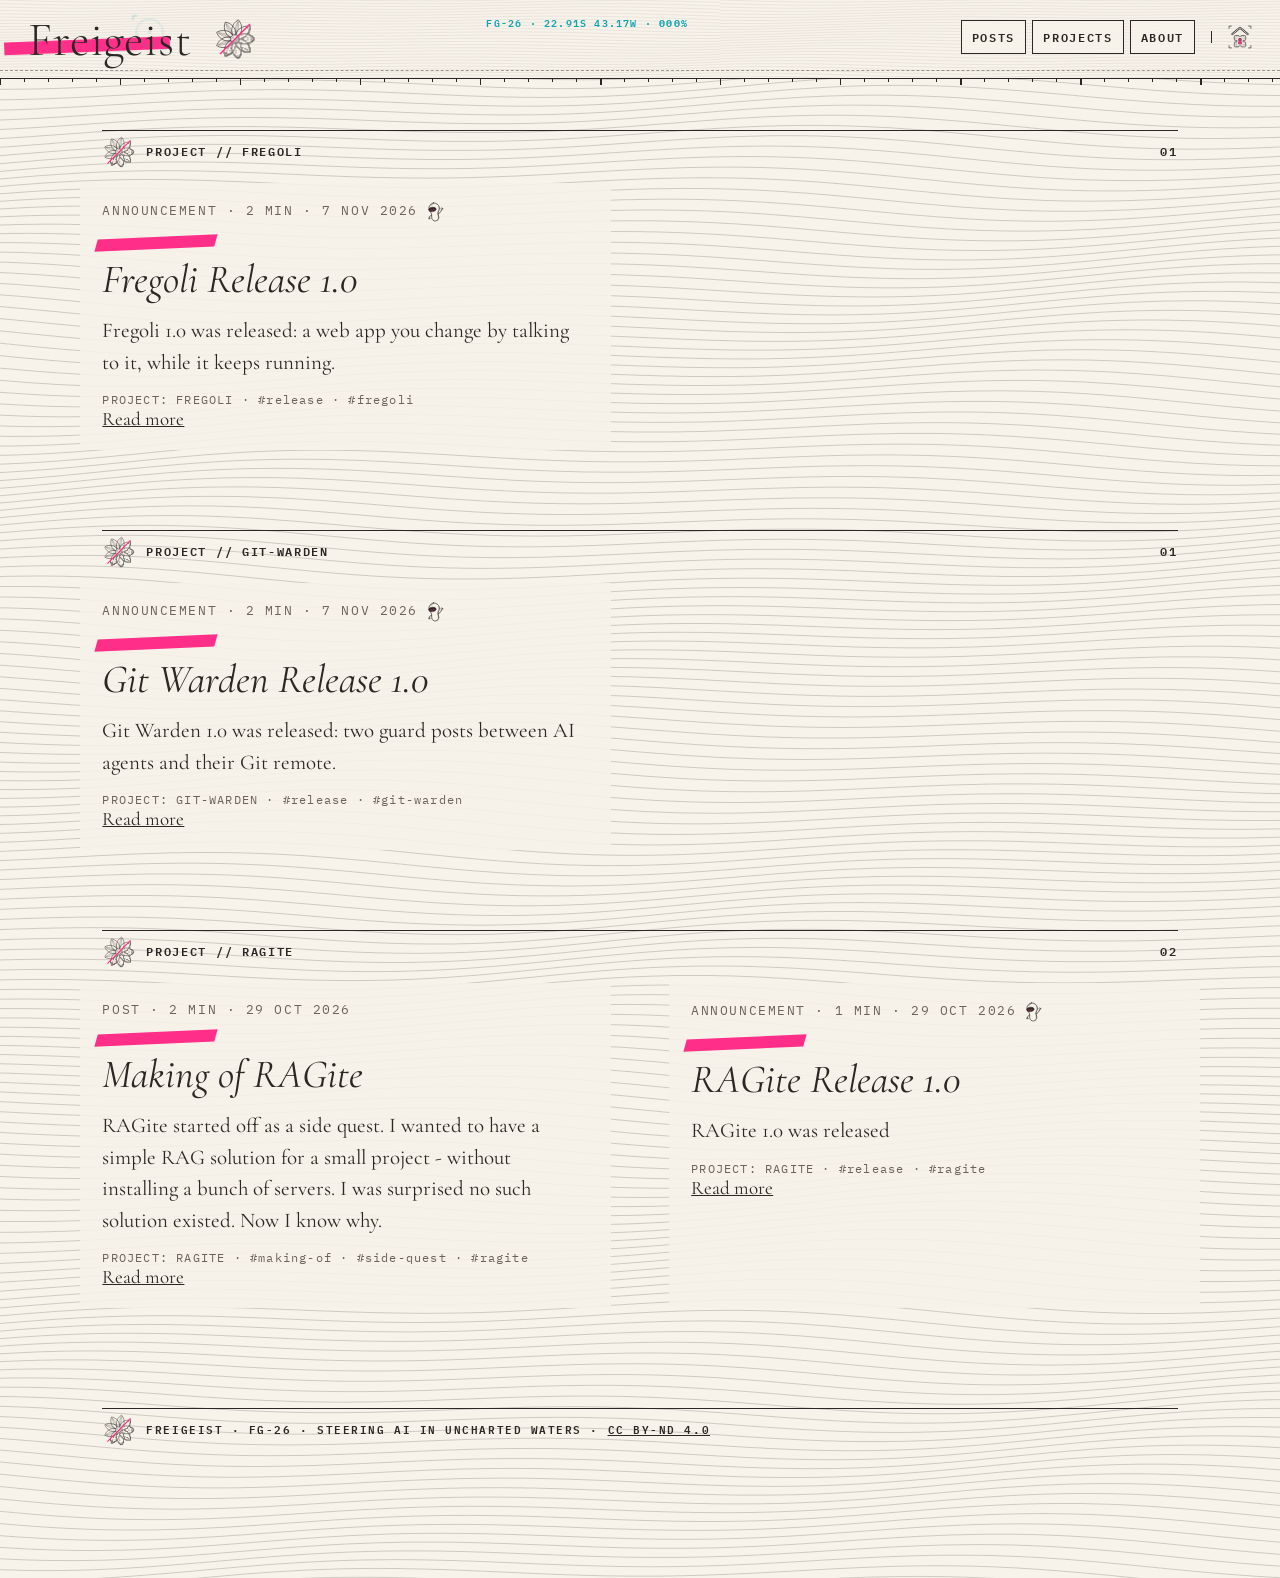
==== commit ed31034a: "Publish site from main a1e52b1" ====
--- a/projects.html
+++ b/projects.html
@@ -1,24 +1,24 @@
-<!doctype html><html lang="en"><head><script>(function(){var P={"acid-green":["#C0FE04","#ff3d7f"],"signal-orange":["#ff5a1f","#2f3cff"],"hot-magenta":["#ff2e88","#0fa3b1"],"cobalt":["#2f3cff","#ff5a1f","#9aa3ff"],"warning-red":["#e8231b","#1f3fbf"],"safety-yellow":["#ffd400","#e8231b"]},k=Object.keys(P),q=new URLSearchParams(location.search).get("accent"),n=P[q]?q:k[Math.floor(Math.random()*k.length)],c=P[n],s=document.documentElement.style;s.setProperty("--accent",c[0]);s.setProperty("--hud",c[1]);s.setProperty("--acc-text",c[2]||c[0]);document.documentElement.dataset.accent=n})();</script><meta charset="utf-8"><meta name="viewport" content="width=device-width,initial-scale=1"><title>Projects – Freigeist</title><link rel="stylesheet" href="theme/fonts.css"><link rel="stylesheet" href="theme/content.css"><link rel="icon" href="assets/freigeist-mark.svg"><style>body{margin:0;background:#f8f3ea}svg{display:block;width:100%;height:auto}.m{display:none}@media(max-width:700px){.d{display:none}.m{display:block}}nav.demo{position:fixed;bottom:8px;left:8px;font:12px monospace;background:#111;color:var(--acc-text);padding:4px 8px}nav.demo a{color:var(--acc-text)}</style></head><body><svg class="d" xmlns="http://www.w3.org/2000/svg" width="1440" height="900" viewBox="0 0 1440 900"><defs>
-<filter id="wc" x="-30%" y="-30%" width="160%" height="160%"><feTurbulence type="fractalNoise" baseFrequency="0.012" numOctaves="3" seed="3"/><feDisplacementMap in="SourceGraphic" scale="60"/><feGaussianBlur stdDeviation="6"/></filter>
-<filter id="paper"><feTurbulence type="fractalNoise" baseFrequency="0.9" numOctaves="2" seed="5"/><feColorMatrix values="0 0 0 0 0.45  0 0 0 0 0.38  0 0 0 0 0.3  0 0 0 0.07 0"/></filter>
-<filter id="concrete"><feTurbulence type="fractalNoise" baseFrequency="0.04" numOctaves="5" seed="9"/><feColorMatrix values="0 0 0 0 0.3  0 0 0 0 0.3  0 0 0 0 0.32  0 0 0 0.55 0"/></filter>
-<filter id="spray" x="-20%" y="-20%" width="140%" height="140%"><feGaussianBlur stdDeviation="1.6"/><feTurbulence type="fractalNoise" baseFrequency="0.8" result="n"/><feDisplacementMap in="SourceGraphic" in2="n" scale="5"/></filter>
-<filter id="glow" x="-30%" y="-30%" width="160%" height="160%"><feGaussianBlur stdDeviation="9" result="b"/><feMerge><feMergeNode in="b"/><feMergeNode in="b"/><feMergeNode in="SourceGraphic"/></feMerge></filter>
-<filter id="rough"><feTurbulence type="fractalNoise" baseFrequency="0.05" numOctaves="2" seed="2"/><feDisplacementMap in="SourceGraphic" scale="4"/></filter>
-</defs><rect width="1440" height="900" fill="#f8f3ea"/><defs><pattern id="hatch" width="6" height="6" patternUnits="userSpaceOnUse" patternTransform="rotate(35)"><line x1="0" y1="0" x2="0" y2="6" stroke="#2b2724" stroke-width=".7"/></pattern>
-<pattern id="xhatch" width="6" height="6" patternUnits="userSpaceOnUse" patternTransform="rotate(-25)"><path d="M0 0V6M0 3H6" stroke="#2b2724" stroke-width=".6"/></pattern>
-<pattern id="tone" width="7" height="7" patternUnits="userSpaceOnUse" patternTransform="rotate(45)"><circle cx="3.5" cy="3.5" r="1.5" fill="#111"/></pattern></defs><defs><pattern id="fine" width="3.2" height="3.2" patternUnits="userSpaceOnUse" patternTransform="rotate(30)"><line x1="0" y1="0" x2="0" y2="3.2" stroke="#2b2724" stroke-width=".55"/></pattern>
-<pattern id="fine2" width="3.2" height="3.2" patternUnits="userSpaceOnUse" patternTransform="rotate(-40)"><path d="M0 0V3.2M0 1.6H3.2" stroke="#2b2724" stroke-width=".45"/></pattern></defs><polyline points="0,0.0 8,0.8 16,1.6 24,2.4 32,3.2 40,3.9 48,4.7 56,5.4 64,6.2 72,6.9 80,7.5 88,8.2 96,8.8 104,9.4 112,9.9 120,10.5 128,10.9 136,11.4 144,11.8 152,12.2 160,12.5 168,12.8 176,13.0 184,13.2 192,13.4 200,13.5 208,13.6 216,13.6 224,13.6 232,13.5 240,13.4 248,13.3 256,13.1 264,12.9 272,12.7 280,12.4 288,12.1 296,11.7 304,11.3 312,10.9 320,10.5 328,10.1 336,9.6 344,9.1 352,8.7 360,8.1 368,7.6 376,7.1 384,6.6 392,6.1 400,5.6 408,5.0 416,4.5 424,4.0 432,3.5 440,3.1 448,2.6 456,2.1 464,1.7 472,1.3 480,0.9 488,0.6 496,0.3 504,-0.0 512,-0.3 520,-0.6 528,-0.8 536,-1.0 544,-1.1 552,-1.2 560,-1.3 568,-1.4 576,-1.4 584,-1.4 592,-1.4 600,-1.3 608,-1.2 616,-1.1 624,-0.9 632,-0.8 640,-0.6 648,-0.4 656,-0.1 664,0.1 672,0.4 680,0.7 688,1.0 696,1.3 704,1.6 712,1.9 720,2.2 728,2.6 736,2.9 744,3.2 752,3.5 760,3.8 768,4.1 776,4.3 784,4.6 792,4.8 800,5.0 808,5.2 816,5.4 824,5.5 832,5.6 840,5.7 848,5.8 856,5.8 864,5.8 872,5.7 880,5.7 888,5.5 896,5.4 904,5.2 912,5.0 920,4.7 928,4.4 936,4.1 944,3.7 952,3.4 960,2.9 968,2.5 976,2.0 984,1.5 992,0.9 1000,0.4 1008,-0.2 1016,-0.8 1024,-1.4 1032,-2.1 1040,-2.7 1048,-3.4 1056,-4.0 1064,-4.7 1072,-5.4 1080,-6.1 1088,-6.7 1096,-7.4 1104,-8.1 1112,-8.7 1120,-9.3 1128,-10.0 1136,-10.6 1144,-11.1 1152,-11.7 1160,-12.2 1168,-12.7 1176,-13.2 1184,-13.6 1192,-14.0 1200,-14.4 1208,-14.7 1216,-15.0 1224,-15.3 1232,-15.5 1240,-15.6 1248,-15.7 1256,-15.8 1264,-15.8 1272,-15.8 1280,-15.8 1288,-15.6 1296,-15.5 1304,-15.3 1312,-15.0 1320,-14.8 1328,-14.4 1336,-14.1 1344,-13.7 1352,-13.2 1360,-12.7 1368,-12.2 1376,-11.6 1384,-11.1 1392,-10.4 1400,-9.8 1408,-9.2 1416,-8.5 1424,-7.8 1432,-7.1 1440,-6.3" fill="none" stroke="#2b2724" stroke-width=".55" opacity="0.42"/><polyline points="0,14.0 8,14.8 16,15.5 24,16.3 32,17.0 40,17.8 48,18.5 56,19.1 64,19.8 72,20.4 80,21.0 88,21.6 96,22.1 104,22.6 112,23.1 120,23.5 128,23.8 136,24.2 144,24.5 152,24.7 160,24.9 168,25.1 176,25.2 184,25.3 192,25.3 200,25.3 208,25.2 216,25.1 224,25.0 232,24.8 240,24.6 248,24.3 256,24.0 264,23.7 272,23.4 280,23.0 288,22.6 296,22.1 304,21.7 312,21.2 320,20.7 328,20.2 336,19.6 344,19.1 352,18.5 360,18.0 368,17.4 376,16.9 384,16.3 392,15.8 400,15.2 408,14.7 416,14.2 424,13.7 432,13.2 440,12.7 448,12.2 456,11.8 464,11.4 472,11.0 480,10.7 488,10.4 496,10.1 504,9.8 512,9.6 520,9.4 528,9.2 536,9.1 544,8.9 552,8.9 560,8.8 568,8.8 576,8.8 584,8.9 592,9.0 600,9.1 608,9.2 616,9.4 624,9.6 632,9.8 640,10.0 648,10.2 656,10.5 664,10.8 672,11.0 680,11.3 688,11.6 696,11.9 704,12.3 712,12.6 720,12.9 728,13.2 736,13.5 744,13.8 752,14.0 760,14.3 768,14.5 776,14.8 784,15.0 792,15.2 800,15.3 808,15.4 816,15.6 824,15.6 832,15.7 840,15.7 848,15.7 856,15.6 864,15.6 872,15.4 880,15.3 888,15.1 896,14.9 904,14.6 912,14.4 920,14.0 928,13.7 936,13.3 944,12.9 952,12.4 960,12.0 968,11.5 976,11.0 984,10.4 992,9.8 1000,9.3 1008,8.7 1016,8.1 1024,7.4 1032,6.8 1040,6.2 1048,5.5 1056,4.9 1064,4.2 1072,3.6 1080,2.9 1088,2.3 1096,1.7 1104,1.1 1112,0.5 1120,-0.0 1128,-0.6 1136,-1.1 1144,-1.6 1152,-2.0 1160,-2.4 1168,-2.8 1176,-3.2 1184,-3.5 1192,-3.8 1200,-4.0 1208,-4.2 1216,-4.4 1224,-4.5 1232,-4.6 1240,-4.6 1248,-4.6 1256,-4.5 1264,-4.4 1272,-4.2 1280,-4.0 1288,-3.8 1296,-3.5 1304,-3.1 1312,-2.8 1320,-2.3 1328,-1.9 1336,-1.4 1344,-0.9 1352,-0.3 1360,0.3 1368,0.9 1376,1.5 1384,2.2 1392,2.9 1400,3.6 1408,4.3 1416,5.1 1424,5.8 1432,6.6 1440,7.4" fill="none" stroke="#2b2724" stroke-width=".55" opacity="0.42"/><polyline points="0,27.9 8,28.6 16,29.3 24,30.0 32,30.7 40,31.4 48,32.0 56,32.6 64,33.1 72,33.7 80,34.2 88,34.6 96,35.0 104,35.4 112,35.8 120,36.0 128,36.3 136,36.5 144,36.7 152,36.8 160,36.9 168,36.9 176,36.9 184,36.8 192,36.7 200,36.6 208,36.4 216,36.2 224,35.9 232,35.6 240,35.3 248,34.9 256,34.5 264,34.1 272,33.6 280,33.1 288,32.6 296,32.1 304,31.5 312,31.0 320,30.4 328,29.8 336,29.3 344,28.7 352,28.1 360,27.5 368,26.9 376,26.3 384,25.7 392,25.2 400,24.6 408,24.1 416,23.6 424,23.1 432,22.6 440,22.1 448,21.7 456,21.3 464,20.9 472,20.6 480,20.3 488,20.0 496,19.8 504,19.5 512,19.4 520,19.2 528,19.1 536,19.0 544,18.9 552,18.9 560,18.9 568,19.0 576,19.0 584,19.1 592,19.3 600,19.4 608,19.6 616,19.8 624,20.0 632,20.2 640,20.5 648,20.8 656,21.0 664,21.3 672,21.6 680,21.9 688,22.2 696,22.5 704,22.8 712,23.1 720,23.4 728,23.7 736,24.0 744,24.2 752,24.5 760,24.7 768,24.9 776,25.1 784,25.3 792,25.4 800,25.5 808,25.6 816,25.6 824,25.7 832,25.6 840,25.6 848,25.5 856,25.4 864,25.3 872,25.1 880,24.9 888,24.6 896,24.4 904,24.1 912,23.7 920,23.4 928,23.0 936,22.5 944,22.1 952,21.6 960,21.1 968,20.6 976,20.0 984,19.5 992,18.9 1000,18.3 1008,17.7 1016,17.1 1024,16.5 1032,15.9 1040,15.3 1048,14.7 1056,14.1 1064,13.5 1072,12.9 1080,12.3 1088,11.7 1096,11.2 1104,10.7 1112,10.2 1120,9.7 1128,9.3 1136,8.9 1144,8.5 1152,8.2 1160,7.8 1168,7.6 1176,7.3 1184,7.2 1192,7.0 1200,6.9 1208,6.8 1216,6.8 1224,6.8 1232,6.9 1240,7.0 1248,7.2 1256,7.4 1264,7.6 1272,7.9 1280,8.3 1288,8.6 1296,9.1 1304,9.5 1312,10.0 1320,10.5 1328,11.1 1336,11.7 1344,12.3 1352,13.0 1360,13.6 1368,14.3 1376,15.1 1384,15.8 1392,16.6 1400,17.3 1408,18.1 1416,18.9 1424,19.7 1432,20.4 1440,21.2" fill="none" stroke="#2b2724" stroke-width=".55" opacity="0.42"/><polyline points="0,41.5 8,42.2 16,42.8 24,43.5 32,44.1 40,44.6 48,45.1 56,45.6 64,46.1 72,46.5 80,46.9 88,47.2 96,47.5 104,47.8 112,48.0 120,48.1 128,48.3 136,48.3 144,48.4 152,48.3 160,48.3 168,48.2 176,48.0 184,47.8 192,47.6 200,47.3 208,47.0 216,46.7 224,46.3 232,45.9 240,45.4 248,45.0 256,44.5 264,43.9 272,43.4 280,42.8 288,42.2 296,41.6 304,41.0 312,40.4 320,39.8 328,39.2 336,38.5 344,37.9 352,37.3 360,36.7 368,36.1 376,35.5 384,34.9 392,34.4 400,33.8 408,33.3 416,32.8 424,32.3 432,31.9 440,31.5 448,31.1 456,30.7 464,30.4 472,30.1 480,29.8 488,29.6 496,29.4 504,29.2 512,29.1 520,29.0 528,29.0 536,28.9 544,28.9 552,29.0 560,29.0 568,29.1 576,29.3 584,29.4 592,29.6 600,29.8 608,30.0 616,30.2 624,30.5 632,30.7 640,31.0 648,31.3 656,31.6 664,31.9 672,32.2 680,32.5 688,32.8 696,33.1 704,33.4 712,33.7 720,34.0 728,34.2 736,34.5 744,34.7 752,34.9 760,35.1 768,35.3 776,35.4 784,35.5 792,35.6 800,35.7 808,35.7 816,35.7 824,35.7 832,35.6 840,35.5 848,35.4 856,35.2 864,35.0 872,34.8 880,34.5 888,34.2 896,33.9 904,33.5 912,33.2 920,32.8 928,32.3 936,31.9 944,31.4 952,30.9 960,30.4 968,29.8 976,29.3 984,28.7 992,28.2 1000,27.6 1008,27.0 1016,26.4 1024,25.9 1032,25.3 1040,24.7 1048,24.2 1056,23.6 1064,23.1 1072,22.6 1080,22.1 1088,21.6 1096,21.1 1104,20.7 1112,20.3 1120,20.0 1128,19.6 1136,19.3 1144,19.1 1152,18.8 1160,18.7 1168,18.5 1176,18.4 1184,18.4 1192,18.3 1200,18.4 1208,18.4 1216,18.6 1224,18.7 1232,18.9 1240,19.2 1248,19.5 1256,19.8 1264,20.2 1272,20.6 1280,21.0 1288,21.5 1296,22.1 1304,22.6 1312,23.2 1320,23.8 1328,24.5 1336,25.2 1344,25.9 1352,26.6 1360,27.3 1368,28.1 1376,28.9 1384,29.6 1392,30.4 1400,31.2 1408,32.0 1416,32.8 1424,33.6 1432,34.4 1440,35.1" fill="none" stroke="#2b2724" stroke-width=".55" opacity="0.42"/><polyline points="0,54.8 8,55.4 16,56.0 24,56.5 32,57.0 40,57.5 48,57.9 56,58.3 64,58.6 72,58.9 80,59.1 88,59.3 96,59.5 104,59.6 112,59.7 120,59.7 128,59.7 136,59.6 144,59.5 152,59.3 160,59.1 168,58.9 176,58.6 184,58.3 192,58.0 200,57.6 208,57.1 216,56.7 224,56.2 232,55.7 240,55.1 248,54.6 256,54.0 264,53.4 272,52.7 280,52.1 288,51.5 296,50.8 304,50.2 312,49.5 320,48.8 328,48.2 336,47.5 344,46.9 352,46.3 360,45.6 368,45.0 376,44.5 384,43.9 392,43.4 400,42.9 408,42.4 416,41.9 424,41.5 432,41.1 440,40.7 448,40.4 456,40.1 464,39.8 472,39.6 480,39.4 488,39.2 496,39.1 504,39.0 512,38.9 520,38.9 528,38.9 536,38.9 544,39.0 552,39.1 560,39.2 568,39.3 576,39.5 584,39.7 592,39.9 600,40.2 608,40.4 616,40.7 624,41.0 632,41.3 640,41.6 648,41.9 656,42.2 664,42.5 672,42.8 680,43.1 688,43.4 696,43.7 704,44.0 712,44.3 720,44.5 728,44.8 736,45.0 744,45.2 752,45.4 760,45.5 768,45.6 776,45.7 784,45.8 792,45.8 800,45.8 808,45.8 816,45.8 824,45.7 832,45.6 840,45.4 848,45.2 856,45.0 864,44.8 872,44.5 880,44.2 888,43.9 896,43.5 904,43.1 912,42.7 920,42.3 928,41.9 936,41.4 944,40.9 952,40.4 960,39.9 968,39.3 976,38.8 984,38.3 992,37.7 1000,37.2 1008,36.6 1016,36.1 1024,35.6 1032,35.1 1040,34.5 1048,34.1 1056,33.6 1064,33.1 1072,32.7 1080,32.3 1088,31.9 1096,31.5 1104,31.2 1112,30.9 1120,30.7 1128,30.5 1136,30.3 1144,30.1 1152,30.1 1160,30.0 1168,30.0 1176,30.0 1184,30.1 1192,30.2 1200,30.3 1208,30.5 1216,30.8 1224,31.1 1232,31.4 1240,31.8 1248,32.2 1256,32.6 1264,33.1 1272,33.6 1280,34.2 1288,34.8 1296,35.4 1304,36.1 1312,36.7 1320,37.4 1328,38.2 1336,38.9 1344,39.7 1352,40.4 1360,41.2 1368,42.0 1376,42.8 1384,43.6 1392,44.4 1400,45.2 1408,46.0 1416,46.8 1424,47.5 1432,48.3 1440,49.0" fill="none" stroke="#2b2724" stroke-width=".55" opacity="0.42"/><polyline points="0,67.8 8,68.3 16,68.7 24,69.1 32,69.5 40,69.8 48,70.1 56,70.4 64,70.6 72,70.7 80,70.8 88,70.9 96,70.9 104,70.9 112,70.8 120,70.7 128,70.5 136,70.3 144,70.1 152,69.8 160,69.5 168,69.1 176,68.7 184,68.3 192,67.8 200,67.3 208,66.7 216,66.2 224,65.6 232,65.0 240,64.4 248,63.7 256,63.1 264,62.4 272,61.7 280,61.0 288,60.3 296,59.7 304,59.0 312,58.3 320,57.6 328,57.0 336,56.3 344,55.7 352,55.0 360,54.5 368,53.9 376,53.3 384,52.8 392,52.3 400,51.8 408,51.4 416,51.0 424,50.6 432,50.3 440,49.9 448,49.7 456,49.4 464,49.2 472,49.1 480,48.9 488,48.8 496,48.8 504,48.8 512,48.8 520,48.8 528,48.9 536,49.0 544,49.1 552,49.3 560,49.5 568,49.7 576,49.9 584,50.1 592,50.4 600,50.7 608,51.0 616,51.3 624,51.6 632,51.9 640,52.2 648,52.6 656,52.9 664,53.2 672,53.5 680,53.8 688,54.1 696,54.4 704,54.7 712,54.9 720,55.2 728,55.4 736,55.5 744,55.7 752,55.9 760,56.0 768,56.1 776,56.1 784,56.1 792,56.1 800,56.1 808,56.0 816,55.9 824,55.8 832,55.6 840,55.4 848,55.2 856,55.0 864,54.7 872,54.4 880,54.1 888,53.7 896,53.3 904,52.9 912,52.5 920,52.0 928,51.6 936,51.1 944,50.6 952,50.1 960,49.6 968,49.1 976,48.6 984,48.1 992,47.6 1000,47.1 1008,46.6 1016,46.1 1024,45.7 1032,45.2 1040,44.8 1048,44.4 1056,44.0 1064,43.6 1072,43.3 1080,42.9 1088,42.7 1096,42.4 1104,42.2 1112,42.0 1120,41.9 1128,41.8 1136,41.7 1144,41.7 1152,41.7 1160,41.8 1168,41.9 1176,42.1 1184,42.3 1192,42.5 1200,42.8 1208,43.1 1216,43.5 1224,43.9 1232,44.3 1240,44.8 1248,45.3 1256,45.9 1264,46.4 1272,47.1 1280,47.7 1288,48.4 1296,49.1 1304,49.8 1312,50.5 1320,51.3 1328,52.0 1336,52.8 1344,53.6 1352,54.4 1360,55.2 1368,56.0 1376,56.8 1384,57.6 1392,58.4 1400,59.1 1408,59.9 1416,60.6 1424,61.4 1432,62.1 1440,62.8" fill="none" stroke="#2b2724" stroke-width=".55" opacity="0.42"/><polyline points="0,80.3 8,80.6 16,80.9 24,81.2 32,81.5 40,81.7 48,81.8 56,81.9 64,82.0 72,82.0 80,82.0 88,81.9 96,81.8 104,81.6 112,81.4 120,81.1 128,80.8 136,80.5 144,80.1 152,79.7 160,79.3 168,78.8 176,78.3 184,77.7 192,77.1 200,76.5 208,75.9 216,75.3 224,74.6 232,73.9 240,73.2 248,72.5 256,71.8 264,71.1 272,70.4 280,69.7 288,69.0 296,68.3 304,67.6 312,66.9 320,66.2 328,65.6 336,64.9 344,64.3 352,63.7 360,63.2 368,62.6 376,62.1 384,61.6 392,61.2 400,60.8 408,60.4 416,60.1 424,59.8 432,59.5 440,59.3 448,59.1 456,58.9 464,58.8 472,58.7 480,58.6 488,58.6 496,58.6 504,58.7 512,58.8 520,58.9 528,59.0 536,59.2 544,59.4 552,59.6 560,59.9 568,60.1 576,60.4 584,60.7 592,61.0 600,61.3 608,61.7 616,62.0 624,62.3 632,62.7 640,63.0 648,63.4 656,63.7 664,64.0 672,64.3 680,64.6 688,64.9 696,65.2 704,65.4 712,65.7 720,65.9 728,66.0 736,66.2 744,66.3 752,66.4 760,66.5 768,66.6 776,66.6 784,66.6 792,66.5 800,66.4 808,66.3 816,66.2 824,66.0 832,65.8 840,65.6 848,65.4 856,65.1 864,64.8 872,64.4 880,64.1 888,63.7 896,63.3 904,62.9 912,62.5 920,62.0 928,61.6 936,61.1 944,60.6 952,60.2 960,59.7 968,59.2 976,58.7 984,58.3 992,57.8 1000,57.4 1008,56.9 1016,56.5 1024,56.1 1032,55.8 1040,55.4 1048,55.1 1056,54.8 1064,54.5 1072,54.3 1080,54.1 1088,53.9 1096,53.7 1104,53.6 1112,53.6 1120,53.6 1128,53.6 1136,53.6 1144,53.7 1152,53.9 1160,54.1 1168,54.3 1176,54.6 1184,54.9 1192,55.2 1200,55.6 1208,56.1 1216,56.5 1224,57.0 1232,57.6 1240,58.1 1248,58.7 1256,59.4 1264,60.0 1272,60.7 1280,61.4 1288,62.2 1296,62.9 1304,63.7 1312,64.4 1320,65.2 1328,66.0 1336,66.8 1344,67.6 1352,68.4 1360,69.2 1368,70.0 1376,70.7 1384,71.5 1392,72.2 1400,73.0 1408,73.7 1416,74.3 1424,75.0 1432,75.6 1440,76.2" fill="none" stroke="#2b2724" stroke-width=".55" opacity="0.42"/><polyline points="0,92.2 8,92.4 16,92.6 24,92.8 32,92.9 40,92.9 48,92.9 56,92.9 64,92.8 72,92.7 80,92.5 88,92.3 96,92.1 104,91.8 112,91.4 120,91.0 128,90.6 136,90.1 144,89.7 152,89.1 160,88.6 168,88.0 176,87.4 184,86.7 192,86.1 200,85.4 208,84.7 216,84.0 224,83.3 232,82.5 240,81.8 248,81.0 256,80.3 264,79.6 272,78.8 280,78.1 288,77.4 296,76.7 304,76.0 312,75.4 320,74.7 328,74.1 336,73.5 344,72.9 352,72.4 360,71.9 368,71.4 376,71.0 384,70.6 392,70.2 400,69.9 408,69.6 416,69.3 424,69.1 432,68.9 440,68.7 448,68.6 456,68.5 464,68.5 472,68.5 480,68.5 488,68.6 496,68.7 504,68.8 512,69.0 520,69.2 528,69.4 536,69.6 544,69.9 552,70.2 560,70.5 568,70.8 576,71.1 584,71.5 592,71.8 600,72.2 608,72.6 616,72.9 624,73.3 632,73.6 640,74.0 648,74.3 656,74.7 664,75.0 672,75.3 680,75.6 688,75.8 696,76.1 704,76.3 712,76.5 720,76.7 728,76.9 736,77.0 744,77.1 752,77.2 760,77.2 768,77.2 776,77.2 784,77.1 792,77.0 800,76.9 808,76.8 816,76.6 824,76.4 832,76.2 840,75.9 848,75.6 856,75.3 864,75.0 872,74.7 880,74.3 888,73.9 896,73.5 904,73.1 912,72.7 920,72.2 928,71.8 936,71.4 944,70.9 952,70.5 960,70.0 968,69.6 976,69.2 984,68.8 992,68.4 1000,68.0 1008,67.6 1016,67.3 1024,67.0 1032,66.7 1040,66.4 1048,66.2 1056,66.0 1064,65.8 1072,65.7 1080,65.6 1088,65.5 1096,65.5 1104,65.5 1112,65.6 1120,65.7 1128,65.8 1136,66.0 1144,66.2 1152,66.4 1160,66.7 1168,67.1 1176,67.4 1184,67.9 1192,68.3 1200,68.8 1208,69.3 1216,69.9 1224,70.5 1232,71.1 1240,71.7 1248,72.4 1256,73.1 1264,73.8 1272,74.5 1280,75.3 1288,76.0 1296,76.8 1304,77.6 1312,78.4 1320,79.2 1328,79.9 1336,80.7 1344,81.5 1352,82.3 1360,83.0 1368,83.8 1376,84.5 1384,85.2 1392,85.9 1400,86.5 1408,87.2 1416,87.8 1424,88.3 1432,88.8 1440,89.3" fill="none" stroke="#2b2724" stroke-width=".55" opacity="0.42"/><polyline points="0,103.6 8,103.7 16,103.8 24,103.8 32,103.7 40,103.6 48,103.5 56,103.3 64,103.1 72,102.9 80,102.5 88,102.2 96,101.8 104,101.4 112,100.9 120,100.4 128,99.9 136,99.3 144,98.7 152,98.1 160,97.4 168,96.8 176,96.1 184,95.4 192,94.6 200,93.9 208,93.1 216,92.4 224,91.6 232,90.9 240,90.1 248,89.4 256,88.6 264,87.9 272,87.2 280,86.4 288,85.8 296,85.1 304,84.4 312,83.8 320,83.2 328,82.7 336,82.1 344,81.6 352,81.1 360,80.7 368,80.3 376,79.9 384,79.6 392,79.3 400,79.1 408,78.9 416,78.7 424,78.6 432,78.5 440,78.4 448,78.4 456,78.4 464,78.5 472,78.6 480,78.7 488,78.8 496,79.0 504,79.2 512,79.5 520,79.7 528,80.0 536,80.3 544,80.7 552,81.0 560,81.4 568,81.7 576,82.1 584,82.5 592,82.9 600,83.3 608,83.7 616,84.0 624,84.4 632,84.8 640,85.1 648,85.5 656,85.8 664,86.1 672,86.4 680,86.7 688,86.9 696,87.2 704,87.4 712,87.6 720,87.7 728,87.8 736,87.9 744,88.0 752,88.0 760,88.0 768,88.0 776,87.9 784,87.8 792,87.7 800,87.6 808,87.4 816,87.2 824,87.0 832,86.7 840,86.4 848,86.1 856,85.8 864,85.5 872,85.1 880,84.7 888,84.4 896,84.0 904,83.6 912,83.2 920,82.7 928,82.3 936,81.9 944,81.5 952,81.1 960,80.7 968,80.4 976,80.0 984,79.6 992,79.3 1000,79.0 1008,78.7 1016,78.5 1024,78.2 1032,78.0 1040,77.9 1048,77.7 1056,77.6 1064,77.5 1072,77.5 1080,77.5 1088,77.5 1096,77.6 1104,77.7 1112,77.9 1120,78.1 1128,78.3 1136,78.6 1144,78.9 1152,79.3 1160,79.7 1168,80.1 1176,80.6 1184,81.1 1192,81.6 1200,82.2 1208,82.8 1216,83.4 1224,84.1 1232,84.7 1240,85.4 1248,86.2 1256,86.9 1264,87.6 1272,88.4 1280,89.1 1288,89.9 1296,90.7 1304,91.5 1312,92.2 1320,93.0 1328,93.8 1336,94.5 1344,95.2 1352,96.0 1360,96.6 1368,97.3 1376,98.0 1384,98.6 1392,99.2 1400,99.8 1408,100.3 1416,100.8 1424,101.2 1432,101.7 1440,102.0" fill="none" stroke="#2b2724" stroke-width=".55" opacity="0.42"/><polyline points="0,114.5 8,114.4 16,114.3 24,114.2 32,114.0 40,113.8 48,113.5 56,113.2 64,112.9 72,112.5 80,112.0 88,111.6 96,111.1 104,110.5 112,109.9 120,109.3 128,108.7 136,108.1 144,107.4 152,106.7 160,105.9 168,105.2 176,104.5 184,103.7 192,102.9 200,102.1 208,101.4 216,100.6 224,99.8 232,99.1 240,98.3 248,97.6 256,96.8 264,96.1 272,95.4 280,94.8 288,94.1 296,93.5 304,92.9 312,92.3 320,91.8 328,91.3 336,90.9 344,90.4 352,90.1 360,89.7 368,89.4 376,89.1 384,88.9 392,88.7 400,88.6 408,88.5 416,88.4 424,88.4 432,88.4 440,88.4 448,88.5 456,88.6 464,88.8 472,88.9 480,89.1 488,89.4 496,89.7 504,90.0 512,90.3 520,90.6 528,91.0 536,91.3 544,91.7 552,92.1 560,92.5 568,92.9 576,93.3 584,93.8 592,94.2 600,94.6 608,95.0 616,95.4 624,95.8 632,96.1 640,96.5 648,96.8 656,97.2 664,97.5 672,97.7 680,98.0 688,98.2 696,98.4 704,98.6 712,98.7 720,98.9 728,98.9 736,99.0 744,99.0 752,99.0 760,99.0 768,98.9 776,98.8 784,98.7 792,98.6 800,98.4 808,98.2 816,97.9 824,97.7 832,97.4 840,97.1 848,96.8 856,96.5 864,96.1 872,95.8 880,95.4 888,95.0 896,94.7 904,94.3 912,93.9 920,93.5 928,93.1 936,92.8 944,92.4 952,92.1 960,91.7 968,91.4 976,91.1 984,90.8 992,90.6 1000,90.3 1008,90.1 1016,90.0 1024,89.8 1032,89.7 1040,89.6 1048,89.6 1056,89.6 1064,89.6 1072,89.7 1080,89.8 1088,89.9 1096,90.1 1104,90.3 1112,90.6 1120,90.8 1128,91.2 1136,91.6 1144,92.0 1152,92.4 1160,92.9 1168,93.4 1176,93.9 1184,94.5 1192,95.1 1200,95.7 1208,96.4 1216,97.1 1224,97.8 1232,98.5 1240,99.2 1248,99.9 1256,100.7 1264,101.4 1272,102.2 1280,102.9 1288,103.7 1296,104.4 1304,105.2 1312,105.9 1320,106.6 1328,107.3 1336,108.0 1344,108.7 1352,109.3 1360,109.9 1368,110.5 1376,111.1 1384,111.6 1392,112.1 1400,112.6 1408,113.0 1416,113.4 1424,113.7 1432,114.0 1440,114.2" fill="none" stroke="#2b2724" stroke-width=".55" opacity="0.42"/><polyline points="0,124.7 8,124.6 16,124.3 24,124.1 32,123.8 40,123.4 48,123.0 56,122.6 64,122.1 72,121.6 80,121.1 88,120.5 96,119.9 104,119.3 112,118.6 120,117.9 128,117.2 136,116.5 144,115.7 152,115.0 160,114.2 168,113.4 176,112.6 184,111.8 192,111.0 200,110.3 208,109.5 216,108.7 224,107.9 232,107.2 240,106.5 248,105.8 256,105.1 264,104.4 272,103.8 280,103.2 288,102.6 296,102.0 304,101.5 312,101.0 320,100.6 328,100.2 336,99.8 344,99.5 352,99.2 360,99.0 368,98.8 376,98.6 384,98.5 392,98.4 400,98.4 408,98.4 416,98.4 424,98.5 432,98.6 440,98.7 448,98.9 456,99.1 464,99.4 472,99.7 480,100.0 488,100.3 496,100.6 504,101.0 512,101.4 520,101.8 528,102.2 536,102.6 544,103.1 552,103.5 560,104.0 568,104.4 576,104.9 584,105.3 592,105.7 600,106.2 608,106.6 616,107.0 624,107.4 632,107.7 640,108.1 648,108.4 656,108.7 664,109.0 672,109.2 680,109.5 688,109.7 696,109.8 704,110.0 712,110.1 720,110.2 728,110.2 736,110.2 744,110.2 752,110.2 760,110.1 768,110.0 776,109.9 784,109.7 792,109.6 800,109.4 808,109.1 816,108.9 824,108.6 832,108.3 840,108.0 848,107.7 856,107.4 864,107.0 872,106.7 880,106.3 888,106.0 896,105.6 904,105.2 912,104.9 920,104.5 928,104.2 936,103.9 944,103.6 952,103.3 960,103.0 968,102.7 976,102.5 984,102.3 992,102.1 1000,102.0 1008,101.8 1016,101.7 1024,101.7 1032,101.7 1040,101.7 1048,101.7 1056,101.8 1064,101.9 1072,102.1 1080,102.3 1088,102.5 1096,102.8 1104,103.1 1112,103.4 1120,103.8 1128,104.2 1136,104.7 1144,105.2 1152,105.7 1160,106.2 1168,106.8 1176,107.4 1184,108.0 1192,108.7 1200,109.3 1208,110.0 1216,110.7 1224,111.4 1232,112.1 1240,112.9 1248,113.6 1256,114.3 1264,115.1 1272,115.8 1280,116.5 1288,117.2 1296,117.9 1304,118.6 1312,119.3 1320,120.0 1328,120.6 1336,121.2 1344,121.8 1352,122.3 1360,122.8 1368,123.3 1376,123.8 1384,124.2 1392,124.5 1400,124.9 1408,125.2 1416,125.4 1424,125.6 1432,125.8 1440,125.9" fill="none" stroke="#2b2724" stroke-width=".55" opacity="0.42"/><polyline points="0,134.5 8,134.2 16,133.9 24,133.5 32,133.0 40,132.6 48,132.1 56,131.5 64,131.0 72,130.4 80,129.7 88,129.1 96,128.4 104,127.7 112,126.9 120,126.2 128,125.4 136,124.6 144,123.8 152,123.1 160,122.3 168,121.5 176,120.7 184,119.9 192,119.1 200,118.3 208,117.6 216,116.8 224,116.1 232,115.4 240,114.7 248,114.1 256,113.4 264,112.9 272,112.3 280,111.8 288,111.3 296,110.8 304,110.4 312,110.0 320,109.7 328,109.4 336,109.1 344,108.9 352,108.7 360,108.6 368,108.5 376,108.4 384,108.4 392,108.5 400,108.5 408,108.7 416,108.8 424,109.0 432,109.2 440,109.5 448,109.7 456,110.0 464,110.4 472,110.7 480,111.1 488,111.5 496,112.0 504,112.4 512,112.9 520,113.3 528,113.8 536,114.3 544,114.7 552,115.2 560,115.7 568,116.2 576,116.6 584,117.1 592,117.5 600,118.0 608,118.4 616,118.8 624,119.2 632,119.5 640,119.8 648,120.2 656,120.4 664,120.7 672,120.9 680,121.1 688,121.3 696,121.4 704,121.5 712,121.6 720,121.6 728,121.6 736,121.6 744,121.6 752,121.5 760,121.4 768,121.3 776,121.1 784,120.9 792,120.7 800,120.5 808,120.2 816,120.0 824,119.7 832,119.4 840,119.1 848,118.8 856,118.4 864,118.1 872,117.7 880,117.4 888,117.1 896,116.7 904,116.4 912,116.1 920,115.8 928,115.5 936,115.2 944,115.0 952,114.7 960,114.5 968,114.3 976,114.2 984,114.0 992,113.9 1000,113.8 1008,113.8 1016,113.8 1024,113.8 1032,113.9 1040,114.0 1048,114.1 1056,114.3 1064,114.5 1072,114.7 1080,115.0 1088,115.3 1096,115.7 1104,116.0 1112,116.5 1120,116.9 1128,117.4 1136,117.9 1144,118.4 1152,119.0 1160,119.6 1168,120.2 1176,120.8 1184,121.5 1192,122.2 1200,122.8 1208,123.5 1216,124.2 1224,125.0 1232,125.7 1240,126.4 1248,127.1 1256,127.8 1264,128.5 1272,129.2 1280,129.8 1288,130.5 1296,131.1 1304,131.7 1312,132.3 1320,132.9 1328,133.4 1336,133.9 1344,134.4 1352,134.9 1360,135.3 1368,135.6 1376,135.9 1384,136.2 1392,136.5 1400,136.7 1408,136.8 1416,136.9 1424,137.0 1432,137.0 1440,137.0" fill="none" stroke="#2b2724" stroke-width=".55" opacity="0.42"/><polyline points="0,143.8 8,143.4 16,143.0 24,142.5 32,141.9 40,141.3 48,140.7 56,140.1 64,139.5 72,138.8 80,138.1 88,137.3 96,136.6 104,135.8 112,135.0 120,134.3 128,133.5 136,132.7 144,131.9 152,131.1 160,130.3 168,129.5 176,128.7 184,127.9 192,127.2 200,126.5 208,125.7 216,125.1 224,124.4 232,123.8 240,123.2 248,122.6 256,122.0 264,121.5 272,121.1 280,120.6 288,120.2 296,119.9 304,119.6 312,119.3 320,119.1 328,118.9 336,118.8 344,118.7 352,118.6 360,118.6 368,118.6 376,118.7 384,118.8 392,119.0 400,119.2 408,119.4 416,119.6 424,119.9 432,120.3 440,120.6 448,121.0 456,121.4 464,121.8 472,122.2 480,122.7 488,123.2 496,123.7 504,124.2 512,124.7 520,125.2 528,125.7 536,126.2 544,126.7 552,127.2 560,127.7 568,128.2 576,128.7 584,129.2 592,129.6 600,130.0 608,130.4 616,130.8 624,131.2 632,131.5 640,131.8 648,132.1 656,132.3 664,132.6 672,132.7 680,132.9 688,133.0 696,133.1 704,133.2 712,133.2 720,133.2 728,133.2 736,133.1 744,133.0 752,132.9 760,132.8 768,132.6 776,132.4 784,132.2 792,132.0 800,131.7 808,131.5 816,131.2 824,130.9 832,130.6 840,130.3 848,130.0 856,129.6 864,129.3 872,129.0 880,128.7 888,128.4 896,128.1 904,127.8 912,127.5 920,127.2 928,127.0 936,126.8 944,126.6 952,126.4 960,126.2 968,126.1 976,126.0 984,126.0 992,125.9 1000,125.9 1008,126.0 1016,126.0 1024,126.1 1032,126.3 1040,126.4 1048,126.6 1056,126.9 1064,127.2 1072,127.5 1080,127.8 1088,128.2 1096,128.6 1104,129.1 1112,129.5 1120,130.0 1128,130.6 1136,131.1 1144,131.7 1152,132.3 1160,132.9 1168,133.6 1176,134.2 1184,134.9 1192,135.5 1200,136.2 1208,136.9 1216,137.6 1224,138.3 1232,139.0 1240,139.6 1248,140.3 1256,140.9 1264,141.6 1272,142.2 1280,142.8 1288,143.4 1296,143.9 1304,144.4 1312,144.9 1320,145.4 1328,145.8 1336,146.2 1344,146.6 1352,146.9 1360,147.2 1368,147.4 1376,147.6 1384,147.7 1392,147.8 1400,147.9 1408,147.9 1416,147.9 1424,147.8 1432,147.7 1440,147.5" fill="none" stroke="#2b2724" stroke-width=".55" opacity="0.42"/><polyline points="0,152.8 8,152.2 16,151.7 24,151.1 32,150.5 40,149.8 48,149.1 56,148.4 64,147.7 72,147.0 80,146.2 88,145.4 96,144.7 104,143.9 112,143.1 120,142.3 128,141.5 136,140.7 144,139.9 152,139.1 160,138.3 168,137.6 176,136.8 184,136.1 192,135.4 200,134.8 208,134.1 216,133.5 224,132.9 232,132.4 240,131.9 248,131.4 256,131.0 264,130.6 272,130.2 280,129.9 288,129.6 296,129.4 304,129.2 312,129.0 320,128.9 328,128.9 336,128.9 344,128.9 352,129.0 360,129.1 368,129.2 376,129.4 384,129.7 392,129.9 400,130.2 408,130.6 416,130.9 424,131.3 432,131.7 440,132.2 448,132.6 456,133.1 464,133.6 472,134.1 480,134.7 488,135.2 496,135.8 504,136.3 512,136.9 520,137.4 528,137.9 536,138.5 544,139.0 552,139.5 560,140.0 568,140.5 576,141.0 584,141.5 592,141.9 600,142.3 608,142.7 616,143.0 624,143.4 632,143.7 640,143.9 648,144.2 656,144.4 664,144.6 672,144.7 680,144.8 688,144.9 696,144.9 704,145.0 712,144.9 720,144.9 728,144.8 736,144.7 744,144.6 752,144.5 760,144.3 768,144.1 776,143.9 784,143.6 792,143.4 800,143.1 808,142.8 816,142.5 824,142.2 832,141.9 840,141.6 848,141.3 856,141.0 864,140.7 872,140.4 880,140.1 888,139.8 896,139.5 904,139.3 912,139.0 920,138.8 928,138.6 936,138.5 944,138.3 952,138.2 960,138.1 968,138.1 976,138.0 984,138.0 992,138.1 1000,138.1 1008,138.2 1016,138.4 1024,138.5 1032,138.7 1040,139.0 1048,139.3 1056,139.6 1064,139.9 1072,140.3 1080,140.7 1088,141.1 1096,141.6 1104,142.1 1112,142.6 1120,143.1 1128,143.7 1136,144.3 1144,144.9 1152,145.5 1160,146.1 1168,146.8 1176,147.4 1184,148.1 1192,148.7 1200,149.4 1208,150.0 1216,150.7 1224,151.3 1232,151.9 1240,152.5 1248,153.1 1256,153.7 1264,154.3 1272,154.8 1280,155.3 1288,155.8 1296,156.2 1304,156.7 1312,157.0 1320,157.4 1328,157.7 1336,158.0 1344,158.2 1352,158.4 1360,158.5 1368,158.6 1376,158.6 1384,158.7 1392,158.6 1400,158.5 1408,158.4 1416,158.2 1424,158.0 1432,157.7 1440,157.4" fill="none" stroke="#2b2724" stroke-width=".55" opacity="0.42"/><polyline points="0,161.4 8,160.8 16,160.1 24,159.5 32,158.8 40,158.1 48,157.3 56,156.6 64,155.8 72,155.0 80,154.3 88,153.5 96,152.7 104,151.9 112,151.1 120,150.3 128,149.5 136,148.8 144,148.0 152,147.3 160,146.6 168,145.9 176,145.2 184,144.6 192,143.9 200,143.4 208,142.8 216,142.3 224,141.8 232,141.4 240,141.0 248,140.6 256,140.3 264,140.0 272,139.8 280,139.6 288,139.4 296,139.3 304,139.3 312,139.3 320,139.3 328,139.4 336,139.5 344,139.6 352,139.8 360,140.1 368,140.3 376,140.7 384,141.0 392,141.4 400,141.8 408,142.2 416,142.7 424,143.2 432,143.7 440,144.2 448,144.7 456,145.3 464,145.9 472,146.4 480,147.0 488,147.6 496,148.2 504,148.8 512,149.3 520,149.9 528,150.5 536,151.0 544,151.6 552,152.1 560,152.6 568,153.0 576,153.5 584,153.9 592,154.3 600,154.7 608,155.1 616,155.4 624,155.7 632,155.9 640,156.2 648,156.3 656,156.5 664,156.6 672,156.7 680,156.8 688,156.8 696,156.8 704,156.8 712,156.7 720,156.6 728,156.5 736,156.4 744,156.2 752,156.0 760,155.8 768,155.6 776,155.3 784,155.1 792,154.8 800,154.5 808,154.2 816,153.9 824,153.6 832,153.3 840,153.0 848,152.7 856,152.4 864,152.1 872,151.8 880,151.6 888,151.3 896,151.1 904,150.9 912,150.7 920,150.5 928,150.4 936,150.3 944,150.2 952,150.1 960,150.1 968,150.1 976,150.1 984,150.2 992,150.3 1000,150.4 1008,150.6 1016,150.8 1024,151.0 1032,151.3 1040,151.6 1048,151.9 1056,152.3 1064,152.7 1072,153.1 1080,153.5 1088,154.0 1096,154.5 1104,155.0 1112,155.6 1120,156.1 1128,156.7 1136,157.3 1144,157.9 1152,158.5 1160,159.1 1168,159.7 1176,160.4 1184,161.0 1192,161.6 1200,162.2 1208,162.8 1216,163.4 1224,164.0 1232,164.5 1240,165.1 1248,165.6 1256,166.1 1264,166.5 1272,167.0 1280,167.4 1288,167.7 1296,168.1 1304,168.4 1312,168.6 1320,168.8 1328,169.0 1336,169.1 1344,169.2 1352,169.3 1360,169.3 1368,169.2 1376,169.2 1384,169.0 1392,168.9 1400,168.6 1408,168.4 1416,168.1 1424,167.7 1432,167.3 1440,166.9" fill="none" stroke="#2b2724" stroke-width=".55" opacity="0.42"/><polyline points="0,169.8 8,169.1 16,168.4 24,167.7 32,167.0 40,166.2 48,165.4 56,164.7 64,163.9 72,163.1 80,162.3 88,161.6 96,160.8 104,160.0 112,159.2 120,158.5 128,157.8 136,157.1 144,156.4 152,155.7 160,155.1 168,154.4 176,153.9 184,153.3 192,152.8 200,152.3 208,151.9 216,151.5 224,151.1 232,150.8 240,150.5 248,150.3 256,150.1 264,149.9 272,149.8 280,149.8 288,149.8 296,149.8 304,149.9 312,150.0 320,150.2 328,150.4 336,150.6 344,150.9 352,151.2 360,151.6 368,152.0 376,152.4 384,152.8 392,153.3 400,153.8 408,154.3 416,154.9 424,155.5 432,156.0 440,156.6 448,157.2 456,157.8 464,158.5 472,159.1 480,159.7 488,160.3 496,160.9 504,161.5 512,162.1 520,162.7 528,163.2 536,163.8 544,164.3 552,164.8 560,165.3 568,165.7 576,166.2 584,166.5 592,166.9 600,167.2 608,167.6 616,167.8 624,168.1 632,168.3 640,168.4 648,168.6 656,168.7 664,168.8 672,168.8 680,168.8 688,168.8 696,168.7 704,168.6 712,168.5 720,168.4 728,168.2 736,168.0 744,167.8 752,167.6 760,167.4 768,167.1 776,166.8 784,166.5 792,166.2 800,165.9 808,165.6 816,165.3 824,165.0 832,164.7 840,164.4 848,164.1 856,163.9 864,163.6 872,163.4 880,163.1 888,162.9 896,162.7 904,162.5 912,162.4 920,162.3 928,162.2 936,162.1 944,162.1 952,162.1 960,162.1 968,162.1 976,162.2 984,162.4 992,162.5 1000,162.7 1008,162.9 1016,163.2 1024,163.5 1032,163.8 1040,164.1 1048,164.5 1056,164.9 1064,165.3 1072,165.8 1080,166.3 1088,166.8 1096,167.3 1104,167.8 1112,168.3 1120,168.9 1128,169.5 1136,170.1 1144,170.6 1152,171.2 1160,171.8 1168,172.4 1176,173.0 1184,173.6 1192,174.1 1200,174.7 1208,175.2 1216,175.7 1224,176.2 1232,176.7 1240,177.1 1248,177.5 1256,177.9 1264,178.3 1272,178.6 1280,178.9 1288,179.2 1296,179.4 1304,179.5 1312,179.7 1320,179.8 1328,179.8 1336,179.8 1344,179.8 1352,179.7 1360,179.5 1368,179.4 1376,179.1 1384,178.9 1392,178.6 1400,178.2 1408,177.8 1416,177.4 1424,176.9 1432,176.4 1440,175.9" fill="none" stroke="#2b2724" stroke-width=".55" opacity="0.42"/><polyline points="0,178.1 8,177.3 16,176.6 24,175.9 32,175.1 40,174.4 48,173.6 56,172.8 64,172.1 72,171.3 80,170.5 88,169.8 96,169.0 104,168.3 112,167.6 120,166.9 128,166.3 136,165.6 144,165.0 152,164.4 160,163.9 168,163.4 176,162.9 184,162.5 192,162.1 200,161.7 208,161.4 216,161.1 224,160.9 232,160.7 240,160.5 248,160.4 256,160.4 264,160.4 272,160.4 280,160.5 288,160.6 296,160.8 304,161.0 312,161.3 320,161.6 328,161.9 336,162.2 344,162.7 352,163.1 360,163.6 368,164.1 376,164.6 384,165.1 392,165.7 400,166.3 408,166.9 416,167.5 424,168.1 432,168.8 440,169.4 448,170.1 456,170.7 464,171.4 472,172.0 480,172.7 488,173.3 496,173.9 504,174.5 512,175.1 520,175.6 528,176.2 536,176.7 544,177.2 552,177.7 560,178.1 568,178.5 576,178.9 584,179.2 592,179.6 600,179.8 608,180.1 616,180.3 624,180.5 632,180.6 640,180.7 648,180.8 656,180.8 664,180.8 672,180.8 680,180.8 688,180.7 696,180.6 704,180.4 712,180.3 720,180.1 728,179.9 736,179.6 744,179.4 752,179.1 760,178.9 768,178.6 776,178.3 784,178.0 792,177.7 800,177.3 808,177.0 816,176.7 824,176.4 832,176.1 840,175.9 848,175.6 856,175.3 864,175.1 872,174.9 880,174.7 888,174.5 896,174.3 904,174.2 912,174.1 920,174.0 928,174.0 936,173.9 944,174.0 952,174.0 960,174.1 968,174.2 976,174.3 984,174.5 992,174.7 1000,174.9 1008,175.2 1016,175.5 1024,175.8 1032,176.2 1040,176.6 1048,177.0 1056,177.4 1064,177.8 1072,178.3 1080,178.8 1088,179.3 1096,179.8 1104,180.4 1112,180.9 1120,181.5 1128,182.0 1136,182.6 1144,183.1 1152,183.7 1160,184.2 1168,184.7 1176,185.3 1184,185.8 1192,186.3 1200,186.7 1208,187.2 1216,187.6 1224,188.0 1232,188.4 1240,188.7 1248,189.0 1256,189.3 1264,189.6 1272,189.8 1280,189.9 1288,190.1 1296,190.2 1304,190.2 1312,190.2 1320,190.2 1328,190.1 1336,189.9 1344,189.8 1352,189.5 1360,189.3 1368,189.0 1376,188.6 1384,188.2 1392,187.8 1400,187.4 1408,186.9 1416,186.3 1424,185.7 1432,185.1 1440,184.5" fill="none" stroke="#2b2724" stroke-width=".55" opacity="0.42"/><polyline points="0,186.3 8,185.6 16,184.9 24,184.1 32,183.4 40,182.6 48,181.9 56,181.1 64,180.4 72,179.7 80,179.0 88,178.3 96,177.6 104,176.9 112,176.3 120,175.7 128,175.1 136,174.6 144,174.1 152,173.6 160,173.2 168,172.8 176,172.4 184,172.1 192,171.8 200,171.6 208,171.4 216,171.3 224,171.2 232,171.1 240,171.1 248,171.2 256,171.3 264,171.4 272,171.6 280,171.8 288,172.0 296,172.3 304,172.7 312,173.1 320,173.5 328,173.9 336,174.4 344,174.9 352,175.5 360,176.0 368,176.6 376,177.2 384,177.9 392,178.5 400,179.2 408,179.8 416,180.5 424,181.2 432,181.9 440,182.5 448,183.2 456,183.9 464,184.5 472,185.2 480,185.8 488,186.4 496,187.1 504,187.6 512,188.2 520,188.7 528,189.2 536,189.7 544,190.2 552,190.6 560,191.0 568,191.3 576,191.6 584,191.9 592,192.2 600,192.4 608,192.6 616,192.7 624,192.8 632,192.9 640,192.9 648,192.9 656,192.9 664,192.9 672,192.8 680,192.7 688,192.5 696,192.3 704,192.1 712,191.9 720,191.7 728,191.4 736,191.2 744,190.9 752,190.6 760,190.3 768,190.0 776,189.6 784,189.3 792,189.0 800,188.7 808,188.4 816,188.1 824,187.8 832,187.5 840,187.2 848,187.0 856,186.7 864,186.5 872,186.3 880,186.1 888,186.0 896,185.9 904,185.8 912,185.7 920,185.7 928,185.7 936,185.7 944,185.8 952,185.9 960,186.0 968,186.2 976,186.3 984,186.6 992,186.8 1000,187.1 1008,187.4 1016,187.7 1024,188.1 1032,188.4 1040,188.8 1048,189.3 1056,189.7 1064,190.2 1072,190.6 1080,191.1 1088,191.6 1096,192.1 1104,192.7 1112,193.2 1120,193.7 1128,194.2 1136,194.7 1144,195.2 1152,195.7 1160,196.2 1168,196.7 1176,197.1 1184,197.6 1192,198.0 1200,198.4 1208,198.7 1216,199.1 1224,199.4 1232,199.6 1240,199.9 1248,200.1 1256,200.2 1264,200.4 1272,200.4 1280,200.5 1288,200.5 1296,200.4 1304,200.4 1312,200.2 1320,200.1 1328,199.8 1336,199.6 1344,199.3 1352,199.0 1360,198.6 1368,198.2 1376,197.7 1384,197.2 1392,196.7 1400,196.1 1408,195.5 1416,194.9 1424,194.2 1432,193.5 1440,192.8" fill="none" stroke="#2b2724" stroke-width=".55" opacity="0.42"/><polyline points="0,194.7 8,194.0 16,193.2 24,192.5 32,191.8 40,191.1 48,190.4 56,189.7 64,189.0 72,188.3 80,187.7 88,187.1 96,186.5 104,185.9 112,185.4 120,184.9 128,184.4 136,184.0 144,183.6 152,183.3 160,183.0 168,182.7 176,182.5 184,182.3 192,182.2 200,182.1 208,182.0 216,182.0 224,182.1 232,182.2 240,182.3 248,182.5 256,182.7 264,183.0 272,183.3 280,183.6 288,184.0 296,184.4 304,184.9 312,185.4 320,185.9 328,186.5 336,187.1 344,187.7 352,188.3 360,188.9 368,189.6 376,190.3 384,191.0 392,191.7 400,192.4 408,193.1 416,193.8 424,194.5 432,195.2 440,195.9 448,196.6 456,197.2 464,197.9 472,198.5 480,199.1 488,199.7 496,200.3 504,200.9 512,201.4 520,201.9 528,202.3 536,202.7 544,203.1 552,203.5 560,203.8 568,204.1 576,204.3 584,204.6 592,204.7 600,204.9 608,205.0 616,205.0 624,205.1 632,205.1 640,205.0 648,205.0 656,204.9 664,204.7 672,204.6 680,204.4 688,204.2 696,204.0 704,203.7 712,203.4 720,203.2 728,202.9 736,202.5 744,202.2 752,201.9 760,201.6 768,201.2 776,200.9 784,200.6 792,200.2 800,199.9 808,199.6 816,199.3 824,199.0 832,198.7 840,198.5 848,198.3 856,198.0 864,197.9 872,197.7 880,197.6 888,197.4 896,197.4 904,197.3 912,197.3 920,197.3 928,197.3 936,197.4 944,197.5 952,197.6 960,197.8 968,198.0 976,198.2 984,198.5 992,198.8 1000,199.1 1008,199.4 1016,199.7 1024,200.1 1032,200.5 1040,200.9 1048,201.4 1056,201.8 1064,202.3 1072,202.7 1080,203.2 1088,203.7 1096,204.2 1104,204.7 1112,205.1 1120,205.6 1128,206.1 1136,206.5 1144,207.0 1152,207.4 1160,207.8 1168,208.2 1176,208.6 1184,208.9 1192,209.3 1200,209.6 1208,209.8 1216,210.0 1224,210.2 1232,210.4 1240,210.5 1248,210.6 1256,210.7 1264,210.7 1272,210.6 1280,210.5 1288,210.4 1296,210.3 1304,210.1 1312,209.8 1320,209.5 1328,209.2 1336,208.8 1344,208.4 1352,208.0 1360,207.5 1368,207.0 1376,206.4 1384,205.8 1392,205.2 1400,204.6 1408,203.9 1416,203.2 1424,202.5 1432,201.7 1440,201.0" fill="none" stroke="#2b2724" stroke-width=".55" opacity="0.42"/><polyline points="0,203.3 8,202.6 16,201.9 24,201.2 32,200.5 40,199.8 48,199.2 56,198.6 64,198.0 72,197.4 80,196.9 88,196.3 96,195.8 104,195.4 112,195.0 120,194.6 128,194.2 136,193.9 144,193.7 152,193.5 160,193.3 168,193.2 176,193.1 184,193.0 192,193.0 200,193.1 208,193.2 216,193.3 224,193.5 232,193.7 240,194.0 248,194.3 256,194.7 264,195.1 272,195.5 280,196.0 288,196.5 296,197.0 304,197.6 312,198.2 320,198.8 328,199.5 336,200.1 344,200.8 352,201.5 360,202.2 368,202.9 376,203.7 384,204.4 392,205.1 400,205.9 408,206.6 416,207.3 424,208.0 432,208.7 440,209.4 448,210.1 456,210.7 464,211.3 472,211.9 480,212.5 488,213.1 496,213.6 504,214.1 512,214.5 520,215.0 528,215.4 536,215.7 544,216.0 552,216.3 560,216.5 568,216.7 576,216.9 584,217.0 592,217.1 600,217.2 608,217.2 616,217.2 624,217.1 632,217.1 640,216.9 648,216.8 656,216.6 664,216.4 672,216.2 680,215.9 688,215.7 696,215.4 704,215.1 712,214.8 720,214.4 728,214.1 736,213.7 744,213.4 752,213.0 760,212.7 768,212.3 776,212.0 784,211.6 792,211.3 800,211.0 808,210.7 816,210.4 824,210.1 832,209.9 840,209.6 848,209.4 856,209.2 864,209.1 872,209.0 880,208.8 888,208.8 896,208.7 904,208.7 912,208.7 920,208.8 928,208.9 936,209.0 944,209.1 952,209.3 960,209.5 968,209.7 976,210.0 984,210.2 992,210.5 1000,210.9 1008,211.2 1016,211.6 1024,212.0 1032,212.4 1040,212.8 1048,213.2 1056,213.6 1064,214.1 1072,214.5 1080,215.0 1088,215.4 1096,215.9 1104,216.3 1112,216.8 1120,217.2 1128,217.6 1136,218.0 1144,218.4 1152,218.7 1160,219.1 1168,219.4 1176,219.7 1184,219.9 1192,220.1 1200,220.3 1208,220.5 1216,220.6 1224,220.7 1232,220.7 1240,220.8 1248,220.7 1256,220.7 1264,220.5 1272,220.4 1280,220.2 1288,220.0 1296,219.7 1304,219.4 1312,219.0 1320,218.6 1328,218.2 1336,217.7 1344,217.2 1352,216.7 1360,216.1 1368,215.5 1376,214.9 1384,214.2 1392,213.5 1400,212.8 1408,212.1 1416,211.4 1424,210.6 1432,209.8 1440,209.1" fill="none" stroke="#2b2724" stroke-width=".55" opacity="0.42"/><polyline points="0,212.1 8,211.4 16,210.8 24,210.2 32,209.6 40,209.0 48,208.4 56,207.9 64,207.4 72,206.9 80,206.5 88,206.1 96,205.7 104,205.4 112,205.1 120,204.8 128,204.6 136,204.4 144,204.3 152,204.2 160,204.2 168,204.2 176,204.2 184,204.3 192,204.5 200,204.7 208,204.9 216,205.2 224,205.5 232,205.9 240,206.3 248,206.7 256,207.2 264,207.7 272,208.2 280,208.8 288,209.4 296,210.1 304,210.7 312,211.4 320,212.1 328,212.8 336,213.5 344,214.3 352,215.0 360,215.8 368,216.5 376,217.3 384,218.0 392,218.8 400,219.5 408,220.2 416,221.0 424,221.6 432,222.3 440,223.0 448,223.6 456,224.2 464,224.8 472,225.3 480,225.9 488,226.4 496,226.8 504,227.2 512,227.6 520,227.9 528,228.2 536,228.5 544,228.7 552,228.9 560,229.1 568,229.2 576,229.3 584,229.3 592,229.3 600,229.3 608,229.2 616,229.1 624,229.0 632,228.8 640,228.6 648,228.4 656,228.1 664,227.9 672,227.6 680,227.2 688,226.9 696,226.6 704,226.2 712,225.9 720,225.5 728,225.1 736,224.7 744,224.3 752,224.0 760,223.6 768,223.2 776,222.9 784,222.5 792,222.2 800,221.9 808,221.6 816,221.3 824,221.1 832,220.8 840,220.6 848,220.4 856,220.3 864,220.2 872,220.1 880,220.0 888,220.0 896,220.0 904,220.0 912,220.0 920,220.1 928,220.2 936,220.4 944,220.5 952,220.7 960,221.0 968,221.2 976,221.5 984,221.8 992,222.1 1000,222.5 1008,222.8 1016,223.2 1024,223.6 1032,224.0 1040,224.4 1048,224.8 1056,225.2 1064,225.6 1072,226.0 1080,226.5 1088,226.9 1096,227.3 1104,227.7 1112,228.0 1120,228.4 1128,228.7 1136,229.1 1144,229.4 1152,229.7 1160,229.9 1168,230.1 1176,230.3 1184,230.5 1192,230.6 1200,230.7 1208,230.8 1216,230.8 1224,230.8 1232,230.7 1240,230.6 1248,230.5 1256,230.3 1264,230.1 1272,229.8 1280,229.5 1288,229.2 1296,228.8 1304,228.4 1312,227.9 1320,227.4 1328,226.9 1336,226.4 1344,225.8 1352,225.2 1360,224.5 1368,223.9 1376,223.2 1384,222.5 1392,221.7 1400,221.0 1408,220.2 1416,219.5 1424,218.7 1432,217.9 1440,217.2" fill="none" stroke="#2b2724" stroke-width=".55" opacity="0.42"/><polyline points="0,221.3 8,220.7 16,220.1 24,219.6 32,219.1 40,218.6 48,218.1 56,217.7 64,217.3 72,216.9 80,216.6 88,216.3 96,216.1 104,215.8 112,215.7 120,215.6 128,215.5 136,215.5 144,215.5 152,215.5 160,215.6 168,215.8 176,216.0 184,216.2 192,216.5 200,216.8 208,217.2 216,217.6 224,218.0 232,218.5 240,219.0 248,219.6 256,220.2 264,220.8 272,221.4 280,222.1 288,222.8 296,223.5 304,224.2 312,224.9 320,225.7 328,226.5 336,227.2 344,228.0 352,228.8 360,229.5 368,230.3 376,231.1 384,231.8 392,232.5 400,233.3 408,234.0 416,234.6 424,235.3 432,235.9 440,236.5 448,237.1 456,237.6 464,238.2 472,238.6 480,239.1 488,239.5 496,239.8 504,240.2 512,240.5 520,240.7 528,240.9 536,241.1 544,241.2 552,241.3 560,241.4 568,241.4 576,241.4 584,241.3 592,241.2 600,241.1 608,240.9 616,240.7 624,240.5 632,240.2 640,240.0 648,239.7 656,239.3 664,239.0 672,238.6 680,238.3 688,237.9 696,237.5 704,237.1 712,236.7 720,236.3 728,235.9 736,235.5 744,235.1 752,234.7 760,234.3 768,233.9 776,233.6 784,233.2 792,232.9 800,232.6 808,232.3 816,232.1 824,231.8 832,231.6 840,231.5 848,231.3 856,231.2 864,231.1 872,231.0 880,231.0 888,231.0 896,231.0 904,231.1 912,231.2 920,231.3 928,231.4 936,231.6 944,231.8 952,232.0 960,232.3 968,232.6 976,232.9 984,233.2 992,233.5 1000,233.8 1008,234.2 1016,234.6 1024,234.9 1032,235.3 1040,235.7 1048,236.1 1056,236.5 1064,236.9 1072,237.3 1080,237.6 1088,238.0 1096,238.4 1104,238.7 1112,239.0 1120,239.3 1128,239.6 1136,239.8 1144,240.0 1152,240.2 1160,240.4 1168,240.5 1176,240.6 1184,240.7 1192,240.7 1200,240.7 1208,240.7 1216,240.6 1224,240.5 1232,240.3 1240,240.1 1248,239.9 1256,239.6 1264,239.3 1272,238.9 1280,238.5 1288,238.1 1296,237.6 1304,237.1 1312,236.6 1320,236.0 1328,235.5 1336,234.8 1344,234.2 1352,233.5 1360,232.8 1368,232.1 1376,231.4 1384,230.7 1392,229.9 1400,229.2 1408,228.4 1416,227.7 1424,226.9 1432,226.1 1440,225.4" fill="none" stroke="#2b2724" stroke-width=".55" opacity="0.42"/><polyline points="0,230.8 8,230.3 16,229.9 24,229.4 32,229.0 40,228.6 48,228.3 56,227.9 64,227.7 72,227.4 80,227.2 88,227.1 96,227.0 104,226.9 112,226.9 120,226.9 128,226.9 136,227.0 144,227.2 152,227.4 160,227.6 168,227.9 176,228.2 184,228.6 192,229.0 200,229.4 208,229.9 216,230.5 224,231.0 232,231.6 240,232.2 248,232.9 256,233.5 264,234.2 272,234.9 280,235.7 288,236.4 296,237.2 304,238.0 312,238.7 320,239.5 328,240.3 336,241.1 344,241.9 352,242.6 360,243.4 368,244.2 376,244.9 384,245.6 392,246.3 400,247.0 408,247.6 416,248.3 424,248.9 432,249.4 440,250.0 448,250.4 456,250.9 464,251.3 472,251.7 480,252.1 488,252.4 496,252.6 504,252.9 512,253.1 520,253.2 528,253.3 536,253.4 544,253.4 552,253.4 560,253.3 568,253.2 576,253.1 584,252.9 592,252.8 600,252.5 608,252.3 616,252.0 624,251.7 632,251.4 640,251.0 648,250.6 656,250.2 664,249.8 672,249.4 680,249.0 688,248.6 696,248.1 704,247.7 712,247.2 720,246.8 728,246.4 736,246.0 744,245.6 752,245.2 760,244.8 768,244.4 776,244.1 784,243.7 792,243.4 800,243.1 808,242.9 816,242.6 824,242.4 832,242.3 840,242.1 848,242.0 856,241.9 864,241.9 872,241.8 880,241.8 888,241.9 896,241.9 904,242.0 912,242.2 920,242.3 928,242.5 936,242.7 944,242.9 952,243.2 960,243.4 968,243.7 976,244.0 984,244.3 992,244.7 1000,245.0 1008,245.4 1016,245.7 1024,246.1 1032,246.5 1040,246.8 1048,247.2 1056,247.5 1064,247.9 1072,248.2 1080,248.5 1088,248.8 1096,249.1 1104,249.4 1112,249.7 1120,249.9 1128,250.1 1136,250.2 1144,250.4 1152,250.5 1160,250.6 1168,250.6 1176,250.6 1184,250.6 1192,250.5 1200,250.4 1208,250.3 1216,250.1 1224,249.9 1232,249.6 1240,249.4 1248,249.0 1256,248.7 1264,248.3 1272,247.8 1280,247.4 1288,246.9 1296,246.3 1304,245.8 1312,245.2 1320,244.6 1328,243.9 1336,243.3 1344,242.6 1352,241.9 1360,241.2 1368,240.4 1376,239.7 1384,239.0 1392,238.2 1400,237.5 1408,236.8 1416,236.0 1424,235.3 1432,234.6 1440,233.9" fill="none" stroke="#2b2724" stroke-width=".55" opacity="0.42"/><polyline points="0,240.9 8,240.5 16,240.1 24,239.7 32,239.4 40,239.2 48,238.9 56,238.7 64,238.6 72,238.5 80,238.4 88,238.4 96,238.4 104,238.5 112,238.6 120,238.7 128,238.9 136,239.1 144,239.4 152,239.8 160,240.1 168,240.5 176,241.0 184,241.5 192,242.0 200,242.5 208,243.1 216,243.7 224,244.4 232,245.1 240,245.7 248,246.5 256,247.2 264,248.0 272,248.7 280,249.5 288,250.3 296,251.1 304,251.9 312,252.7 320,253.5 328,254.2 336,255.0 344,255.8 352,256.5 360,257.3 368,258.0 376,258.7 384,259.3 392,260.0 400,260.6 408,261.2 416,261.7 424,262.2 432,262.7 440,263.1 448,263.6 456,263.9 464,264.2 472,264.5 480,264.8 488,265.0 496,265.1 504,265.2 512,265.3 520,265.3 528,265.3 536,265.3 544,265.2 552,265.1 560,264.9 568,264.7 576,264.5 584,264.2 592,263.9 600,263.6 608,263.3 616,262.9 624,262.5 632,262.1 640,261.7 648,261.2 656,260.8 664,260.3 672,259.9 680,259.4 688,258.9 696,258.5 704,258.0 712,257.5 720,257.1 728,256.6 736,256.2 744,255.8 752,255.4 760,255.0 768,254.7 776,254.3 784,254.0 792,253.7 800,253.5 808,253.2 816,253.0 824,252.9 832,252.7 840,252.6 848,252.5 856,252.5 864,252.5 872,252.5 880,252.5 888,252.6 896,252.7 904,252.8 912,253.0 920,253.2 928,253.4 936,253.6 944,253.8 952,254.1 960,254.4 968,254.7 976,255.0 984,255.3 992,255.7 1000,256.0 1008,256.3 1016,256.7 1024,257.0 1032,257.4 1040,257.7 1048,258.0 1056,258.3 1064,258.6 1072,258.9 1080,259.2 1088,259.4 1096,259.7 1104,259.9 1112,260.1 1120,260.2 1128,260.3 1136,260.4 1144,260.5 1152,260.5 1160,260.5 1168,260.5 1176,260.4 1184,260.3 1192,260.1 1200,259.9 1208,259.7 1216,259.4 1224,259.1 1232,258.8 1240,258.4 1248,258.0 1256,257.6 1264,257.1 1272,256.6 1280,256.1 1288,255.5 1296,254.9 1304,254.3 1312,253.7 1320,253.1 1328,252.4 1336,251.7 1344,251.0 1352,250.3 1360,249.6 1368,248.9 1376,248.2 1384,247.4 1392,246.7 1400,246.0 1408,245.3 1416,244.6 1424,244.0 1432,243.3 1440,242.7" fill="none" stroke="#2b2724" stroke-width=".55" opacity="0.42"/><polyline points="0,251.3 8,251.1 16,250.8 24,250.6 32,250.4 40,250.2 48,250.1 56,250.1 64,250.0 72,250.0 80,250.1 88,250.2 96,250.4 104,250.5 112,250.8 120,251.1 128,251.4 136,251.7 144,252.1 152,252.6 160,253.1 168,253.6 176,254.1 184,254.7 192,255.3 200,256.0 208,256.6 216,257.3 224,258.0 232,258.8 240,259.5 248,260.3 256,261.1 264,261.9 272,262.7 280,263.5 288,264.3 296,265.1 304,265.9 312,266.6 320,267.4 328,268.2 336,268.9 344,269.6 352,270.3 360,271.0 368,271.7 376,272.3 384,272.9 392,273.4 400,274.0 408,274.5 416,274.9 424,275.3 432,275.7 440,276.0 448,276.3 456,276.6 464,276.8 472,276.9 480,277.1 488,277.1 496,277.2 504,277.2 512,277.1 520,277.0 528,276.9 536,276.8 544,276.6 552,276.3 560,276.1 568,275.8 576,275.4 584,275.1 592,274.7 600,274.3 608,273.9 616,273.4 624,273.0 632,272.5 640,272.0 648,271.5 656,271.0 664,270.5 672,270.0 680,269.5 688,269.0 696,268.5 704,268.0 712,267.5 720,267.1 728,266.6 736,266.2 744,265.8 752,265.4 760,265.1 768,264.7 776,264.4 784,264.1 792,263.9 800,263.7 808,263.5 816,263.3 824,263.2 832,263.1 840,263.0 848,262.9 856,262.9 864,263.0 872,263.0 880,263.1 888,263.2 896,263.3 904,263.5 912,263.7 920,263.9 928,264.1 936,264.4 944,264.6 952,264.9 960,265.2 968,265.5 976,265.8 984,266.2 992,266.5 1000,266.8 1008,267.1 1016,267.4 1024,267.8 1032,268.1 1040,268.4 1048,268.7 1056,268.9 1064,269.2 1072,269.4 1080,269.6 1088,269.8 1096,270.0 1104,270.1 1112,270.2 1120,270.3 1128,270.4 1136,270.4 1144,270.4 1152,270.3 1160,270.2 1168,270.1 1176,269.9 1184,269.7 1192,269.5 1200,269.2 1208,268.9 1216,268.6 1224,268.2 1232,267.8 1240,267.4 1248,266.9 1256,266.4 1264,265.9 1272,265.4 1280,264.8 1288,264.2 1296,263.6 1304,262.9 1312,262.3 1320,261.6 1328,261.0 1336,260.3 1344,259.6 1352,258.9 1360,258.2 1368,257.5 1376,256.8 1384,256.2 1392,255.5 1400,254.8 1408,254.2 1416,253.6 1424,253.0 1432,252.4 1440,251.9" fill="none" stroke="#2b2724" stroke-width=".55" opacity="0.42"/><polyline points="0,262.3 8,262.1 16,262.0 24,261.9 32,261.8 40,261.8 48,261.8 56,261.9 64,262.0 72,262.1 80,262.3 88,262.5 96,262.8 104,263.1 112,263.4 120,263.8 128,264.3 136,264.7 144,265.2 152,265.8 160,266.4 168,267.0 176,267.6 184,268.3 192,269.0 200,269.7 208,270.4 216,271.1 224,271.9 232,272.7 240,273.5 248,274.3 256,275.1 264,275.9 272,276.7 280,277.5 288,278.2 296,279.0 304,279.8 312,280.5 320,281.3 328,282.0 336,282.6 344,283.3 352,283.9 360,284.5 368,285.1 376,285.6 384,286.1 392,286.6 400,287.0 408,287.4 416,287.7 424,288.0 432,288.3 440,288.5 448,288.7 456,288.8 464,288.9 472,288.9 480,288.9 488,288.9 496,288.8 504,288.7 512,288.5 520,288.3 528,288.1 536,287.8 544,287.5 552,287.1 560,286.8 568,286.4 576,285.9 584,285.5 592,285.0 600,284.6 608,284.1 616,283.5 624,283.0 632,282.5 640,281.9 648,281.4 656,280.9 664,280.3 672,279.8 680,279.3 688,278.8 696,278.3 704,277.8 712,277.3 720,276.8 728,276.4 736,276.0 744,275.6 752,275.3 760,274.9 768,274.6 776,274.3 784,274.1 792,273.9 800,273.7 808,273.5 816,273.4 824,273.3 832,273.3 840,273.2 848,273.2 856,273.3 864,273.3 872,273.4 880,273.6 888,273.7 896,273.9 904,274.1 912,274.3 920,274.5 928,274.8 936,275.0 944,275.3 952,275.6 960,275.9 968,276.2 976,276.5 984,276.8 992,277.2 1000,277.5 1008,277.8 1016,278.1 1024,278.4 1032,278.6 1040,278.9 1048,279.1 1056,279.4 1064,279.6 1072,279.7 1080,279.9 1088,280.0 1096,280.1 1104,280.2 1112,280.2 1120,280.3 1128,280.2 1136,280.2 1144,280.1 1152,280.0 1160,279.8 1168,279.6 1176,279.4 1184,279.1 1192,278.8 1200,278.5 1208,278.1 1216,277.7 1224,277.3 1232,276.9 1240,276.4 1248,275.9 1256,275.3 1264,274.8 1272,274.2 1280,273.6 1288,273.0 1296,272.3 1304,271.7 1312,271.0 1320,270.4 1328,269.7 1336,269.1 1344,268.4 1352,267.8 1360,267.1 1368,266.5 1376,265.8 1384,265.2 1392,264.6 1400,264.0 1408,263.5 1416,263.0 1424,262.5 1432,262.0 1440,261.6" fill="none" stroke="#2b2724" stroke-width=".55" opacity="0.42"/><polyline points="0,273.7 8,273.7 16,273.6 24,273.6 32,273.7 40,273.8 48,273.9 56,274.1 64,274.3 72,274.6 80,274.9 88,275.2 96,275.6 104,276.0 112,276.5 120,277.0 128,277.5 136,278.1 144,278.7 152,279.3 160,279.9 168,280.6 176,281.3 184,282.0 192,282.8 200,283.5 208,284.3 216,285.1 224,285.9 232,286.7 240,287.5 248,288.3 256,289.0 264,289.8 272,290.6 280,291.4 288,292.1 296,292.8 304,293.5 312,294.2 320,294.9 328,295.5 336,296.1 344,296.7 352,297.2 360,297.7 368,298.2 376,298.6 384,299.0 392,299.4 400,299.7 408,299.9 416,300.2 424,300.3 432,300.5 440,300.5 448,300.6 456,300.6 464,300.5 472,300.5 480,300.3 488,300.1 496,299.9 504,299.7 512,299.4 520,299.1 528,298.7 536,298.3 544,297.9 552,297.5 560,297.0 568,296.5 576,296.0 584,295.5 592,295.0 600,294.4 608,293.9 616,293.3 624,292.7 632,292.1 640,291.6 648,291.0 656,290.4 664,289.9 672,289.3 680,288.8 688,288.3 696,287.8 704,287.3 712,286.8 720,286.4 728,286.0 736,285.6 744,285.3 752,284.9 760,284.6 768,284.4 776,284.1 784,283.9 792,283.8 800,283.6 808,283.5 816,283.5 824,283.4 832,283.4 840,283.4 848,283.5 856,283.6 864,283.7 872,283.8 880,284.0 888,284.2 896,284.4 904,284.6 912,284.8 920,285.1 928,285.4 936,285.6 944,285.9 952,286.2 960,286.5 968,286.8 976,287.2 984,287.5 992,287.8 1000,288.0 1008,288.3 1016,288.6 1024,288.8 1032,289.1 1040,289.3 1048,289.5 1056,289.7 1064,289.8 1072,290.0 1080,290.1 1088,290.1 1096,290.2 1104,290.2 1112,290.2 1120,290.1 1128,290.0 1136,289.9 1144,289.7 1152,289.6 1160,289.3 1168,289.1 1176,288.8 1184,288.5 1192,288.1 1200,287.7 1208,287.3 1216,286.9 1224,286.4 1232,285.9 1240,285.4 1248,284.9 1256,284.3 1264,283.7 1272,283.1 1280,282.5 1288,281.9 1296,281.3 1304,280.7 1312,280.0 1320,279.4 1328,278.8 1336,278.2 1344,277.5 1352,276.9 1360,276.3 1368,275.8 1376,275.2 1384,274.7 1392,274.2 1400,273.7 1408,273.2 1416,272.8 1424,272.4 1432,272.1 1440,271.7" fill="none" stroke="#2b2724" stroke-width=".55" opacity="0.42"/><polyline points="0,285.6 8,285.6 16,285.7 24,285.8 32,286.0 40,286.2 48,286.4 56,286.7 64,287.0 72,287.4 80,287.8 88,288.3 96,288.7 104,289.3 112,289.8 120,290.4 128,291.0 136,291.6 144,292.3 152,293.0 160,293.7 168,294.4 176,295.2 184,295.9 192,296.7 200,297.5 208,298.2 216,299.0 224,299.8 232,300.6 240,301.4 248,302.1 256,302.9 264,303.6 272,304.4 280,305.1 288,305.8 296,306.4 304,307.1 312,307.7 320,308.2 328,308.8 336,309.3 344,309.7 352,310.2 360,310.6 368,310.9 376,311.2 384,311.5 392,311.7 400,311.9 408,312.0 416,312.1 424,312.1 432,312.1 440,312.1 448,312.0 456,311.8 464,311.7 472,311.4 480,311.2 488,310.9 496,310.6 504,310.2 512,309.8 520,309.4 528,308.9 536,308.4 544,307.9 552,307.4 560,306.8 568,306.3 576,305.7 584,305.1 592,304.5 600,303.9 608,303.3 616,302.7 624,302.1 632,301.5 640,300.9 648,300.3 656,299.7 664,299.2 672,298.6 680,298.1 688,297.6 696,297.1 704,296.7 712,296.2 720,295.8 728,295.5 736,295.1 744,294.8 752,294.5 760,294.3 768,294.1 776,293.9 784,293.7 792,293.6 800,293.5 808,293.5 816,293.5 824,293.5 832,293.5 840,293.6 848,293.7 856,293.8 864,294.0 872,294.2 880,294.4 888,294.6 896,294.8 904,295.1 912,295.3 920,295.6 928,295.9 936,296.2 944,296.5 952,296.8 960,297.1 968,297.4 976,297.7 984,298.0 992,298.3 1000,298.6 1008,298.8 1016,299.1 1024,299.3 1032,299.5 1040,299.7 1048,299.8 1056,299.9 1064,300.0 1072,300.1 1080,300.2 1088,300.2 1096,300.2 1104,300.1 1112,300.0 1120,299.9 1128,299.8 1136,299.6 1144,299.4 1152,299.1 1160,298.9 1168,298.6 1176,298.2 1184,297.9 1192,297.5 1200,297.0 1208,296.6 1216,296.1 1224,295.6 1232,295.1 1240,294.6 1248,294.0 1256,293.5 1264,292.9 1272,292.3 1280,291.7 1288,291.1 1296,290.5 1304,289.9 1312,289.3 1320,288.7 1328,288.2 1336,287.6 1344,287.0 1352,286.5 1360,286.0 1368,285.5 1376,285.0 1384,284.6 1392,284.2 1400,283.8 1408,283.5 1416,283.1 1424,282.9 1432,282.6 1440,282.4" fill="none" stroke="#2b2724" stroke-width=".55" opacity="0.42"/><polyline points="0,297.8 8,297.9 16,298.1 24,298.4 32,298.6 40,298.9 48,299.3 56,299.7 64,300.1 72,300.5 80,301.0 88,301.6 96,302.1 104,302.7 112,303.3 120,304.0 128,304.6 136,305.3 144,306.0 152,306.8 160,307.5 168,308.3 176,309.0 184,309.8 192,310.6 200,311.3 208,312.1 216,312.9 224,313.6 232,314.4 240,315.1 248,315.8 256,316.5 264,317.2 272,317.9 280,318.5 288,319.1 296,319.7 304,320.2 312,320.7 320,321.2 328,321.6 336,322.0 344,322.3 352,322.6 360,322.9 368,323.1 376,323.3 384,323.4 392,323.5 400,323.5 408,323.5 416,323.5 424,323.4 432,323.2 440,323.1 448,322.8 456,322.6 464,322.3 472,321.9 480,321.5 488,321.1 496,320.7 504,320.2 512,319.7 520,319.2 528,318.6 536,318.1 544,317.5 552,316.9 560,316.2 568,315.6 576,315.0 584,314.3 592,313.7 600,313.1 608,312.4 616,311.8 624,311.2 632,310.6 640,310.0 648,309.4 656,308.8 664,308.3 672,307.7 680,307.2 688,306.8 696,306.3 704,305.9 712,305.5 720,305.2 728,304.8 736,304.5 744,304.3 752,304.1 760,303.9 768,303.7 776,303.6 784,303.5 792,303.5 800,303.4 808,303.4 816,303.5 824,303.6 832,303.7 840,303.8 848,303.9 856,304.1 864,304.3 872,304.5 880,304.8 888,305.0 896,305.3 904,305.6 912,305.9 920,306.2 928,306.5 936,306.8 944,307.1 952,307.4 960,307.7 968,308.0 976,308.3 984,308.6 992,308.8 1000,309.1 1008,309.3 1016,309.5 1024,309.7 1032,309.9 1040,310.0 1048,310.1 1056,310.2 1064,310.2 1072,310.3 1080,310.3 1088,310.2 1096,310.2 1104,310.1 1112,309.9 1120,309.8 1128,309.6 1136,309.3 1144,309.1 1152,308.8 1160,308.5 1168,308.1 1176,307.7 1184,307.3 1192,306.9 1200,306.5 1208,306.0 1216,305.5 1224,305.0 1232,304.5 1240,303.9 1248,303.4 1256,302.8 1264,302.3 1272,301.7 1280,301.2 1288,300.6 1296,300.0 1304,299.5 1312,299.0 1320,298.4 1328,297.9 1336,297.4 1344,297.0 1352,296.5 1360,296.1 1368,295.7 1376,295.3 1384,295.0 1392,294.7 1400,294.4 1408,294.2 1416,294.0 1424,293.8 1432,293.7 1440,293.7" fill="none" stroke="#2b2724" stroke-width=".55" opacity="0.42"/><polyline points="0,310.3 8,310.6 16,310.8 24,311.2 32,311.5 40,311.9 48,312.4 56,312.8 64,313.3 72,313.9 80,314.4 88,315.0 96,315.6 104,316.3 112,317.0 120,317.6 128,318.3 136,319.1 144,319.8 152,320.5 160,321.3 168,322.0 176,322.8 184,323.5 192,324.3 200,325.0 208,325.8 216,326.5 224,327.2 232,327.9 240,328.6 248,329.2 256,329.8 264,330.4 272,331.0 280,331.5 288,332.0 296,332.5 304,332.9 312,333.3 320,333.6 328,333.9 336,334.2 344,334.4 352,334.6 360,334.7 368,334.8 376,334.8 384,334.8 392,334.8 400,334.6 408,334.5 416,334.3 424,334.1 432,333.8 440,333.5 448,333.1 456,332.8 464,332.3 472,331.9 480,331.4 488,330.9 496,330.3 504,329.8 512,329.2 520,328.5 528,327.9 536,327.3 544,326.6 552,326.0 560,325.3 568,324.6 576,323.9 584,323.3 592,322.6 600,322.0 608,321.3 616,320.7 624,320.0 632,319.4 640,318.9 648,318.3 656,317.7 664,317.2 672,316.7 680,316.3 688,315.9 696,315.5 704,315.1 712,314.8 720,314.5 728,314.2 736,314.0 744,313.8 752,313.6 760,313.5 768,313.4 776,313.4 784,313.3 792,313.4 800,313.4 808,313.5 816,313.6 824,313.7 832,313.9 840,314.1 848,314.3 856,314.5 864,314.7 872,315.0 880,315.3 888,315.6 896,315.9 904,316.2 912,316.5 920,316.8 928,317.1 936,317.4 944,317.8 952,318.1 960,318.4 968,318.6 976,318.9 984,319.2 992,319.4 1000,319.6 1008,319.8 1016,320.0 1024,320.1 1032,320.3 1040,320.4 1048,320.4 1056,320.5 1064,320.5 1072,320.5 1080,320.4 1088,320.3 1096,320.2 1104,320.1 1112,319.9 1120,319.7 1128,319.4 1136,319.2 1144,318.9 1152,318.5 1160,318.2 1168,317.8 1176,317.4 1184,317.0 1192,316.5 1200,316.1 1208,315.6 1216,315.1 1224,314.6 1232,314.1 1240,313.6 1248,313.0 1256,312.5 1264,312.0 1272,311.5 1280,311.0 1288,310.4 1296,309.9 1304,309.5 1312,309.0 1320,308.5 1328,308.1 1336,307.7 1344,307.3 1352,307.0 1360,306.6 1368,306.3 1376,306.1 1384,305.9 1392,305.7 1400,305.5 1408,305.4 1416,305.3 1424,305.3 1432,305.3 1440,305.4" fill="none" stroke="#2b2724" stroke-width=".55" opacity="0.42"/><polyline points="0,323.1 8,323.4 16,323.8 24,324.2 32,324.6 40,325.1 48,325.6 56,326.1 64,326.7 72,327.3 80,327.9 88,328.6 96,329.2 104,329.9 112,330.6 120,331.3 128,332.0 136,332.7 144,333.5 152,334.2 160,334.9 168,335.7 176,336.4 184,337.1 192,337.8 200,338.5 208,339.2 216,339.8 224,340.5 232,341.1 240,341.7 248,342.2 256,342.7 264,343.2 272,343.7 280,344.1 288,344.5 296,344.8 304,345.1 312,345.4 320,345.6 328,345.7 336,345.9 344,345.9 352,346.0 360,346.0 368,345.9 376,345.8 384,345.6 392,345.4 400,345.2 408,344.9 416,344.6 424,344.2 432,343.8 440,343.4 448,342.9 456,342.4 464,341.9 472,341.3 480,340.8 488,340.1 496,339.5 504,338.9 512,338.2 520,337.5 528,336.8 536,336.1 544,335.4 552,334.7 560,334.0 568,333.3 576,332.6 584,332.0 592,331.3 600,330.6 608,330.0 616,329.4 624,328.8 632,328.2 640,327.6 648,327.1 656,326.6 664,326.2 672,325.7 680,325.3 688,324.9 696,324.6 704,324.3 712,324.1 720,323.8 728,323.6 736,323.5 744,323.4 752,323.3 760,323.2 768,323.2 776,323.2 784,323.3 792,323.4 800,323.5 808,323.6 816,323.8 824,324.0 832,324.2 840,324.5 848,324.7 856,325.0 864,325.3 872,325.6 880,325.9 888,326.2 896,326.6 904,326.9 912,327.2 920,327.5 928,327.9 936,328.2 944,328.5 952,328.8 960,329.1 968,329.4 976,329.6 984,329.8 992,330.1 1000,330.2 1008,330.4 1016,330.6 1024,330.7 1032,330.8 1040,330.8 1048,330.8 1056,330.8 1064,330.8 1072,330.7 1080,330.6 1088,330.5 1096,330.4 1104,330.2 1112,330.0 1120,329.7 1128,329.4 1136,329.1 1144,328.8 1152,328.5 1160,328.1 1168,327.7 1176,327.3 1184,326.8 1192,326.4 1200,325.9 1208,325.5 1216,325.0 1224,324.5 1232,324.0 1240,323.5 1248,323.0 1256,322.5 1264,322.0 1272,321.6 1280,321.1 1288,320.7 1296,320.2 1304,319.8 1312,319.4 1320,319.1 1328,318.7 1336,318.4 1344,318.1 1352,317.9 1360,317.7 1368,317.5 1376,317.3 1384,317.2 1392,317.1 1400,317.1 1408,317.1 1416,317.2 1424,317.3 1432,317.4 1440,317.6" fill="none" stroke="#2b2724" stroke-width=".55" opacity="0.42"/><polyline points="0,336.0 8,336.4 16,336.9 24,337.3 32,337.8 40,338.4 48,338.9 56,339.5 64,340.1 72,340.7 80,341.4 88,342.0 96,342.7 104,343.4 112,344.1 120,344.8 128,345.5 136,346.2 144,346.9 152,347.6 160,348.3 168,349.0 176,349.7 184,350.4 192,351.0 200,351.6 208,352.2 216,352.8 224,353.3 232,353.8 240,354.3 248,354.8 256,355.2 264,355.5 272,355.9 280,356.2 288,356.4 296,356.6 304,356.8 312,356.9 320,357.0 328,357.0 336,357.0 344,356.9 352,356.8 360,356.6 368,356.4 376,356.2 384,355.9 392,355.6 400,355.2 408,354.8 416,354.4 424,353.9 432,353.4 440,352.8 448,352.2 456,351.6 464,351.0 472,350.4 480,349.7 488,349.0 496,348.3 504,347.6 512,346.9 520,346.2 528,345.4 536,344.7 544,344.0 552,343.3 560,342.6 568,341.9 576,341.2 584,340.5 592,339.8 600,339.2 608,338.6 616,338.0 624,337.5 632,336.9 640,336.4 648,336.0 656,335.5 664,335.1 672,334.7 680,334.4 688,334.1 696,333.9 704,333.6 712,333.5 720,333.3 728,333.2 736,333.1 744,333.1 752,333.1 760,333.1 768,333.2 776,333.3 784,333.4 792,333.6 800,333.8 808,334.0 816,334.2 824,334.5 832,334.7 840,335.0 848,335.3 856,335.7 864,336.0 872,336.3 880,336.7 888,337.0 896,337.4 904,337.7 912,338.1 920,338.4 928,338.8 936,339.1 944,339.4 952,339.7 960,339.9 968,340.2 976,340.4 984,340.6 992,340.8 1000,341.0 1008,341.1 1016,341.2 1024,341.3 1032,341.4 1040,341.4 1048,341.4 1056,341.3 1064,341.2 1072,341.1 1080,341.0 1088,340.8 1096,340.7 1104,340.4 1112,340.2 1120,339.9 1128,339.6 1136,339.3 1144,338.9 1152,338.6 1160,338.2 1168,337.8 1176,337.4 1184,336.9 1192,336.5 1200,336.0 1208,335.6 1216,335.1 1224,334.7 1232,334.2 1240,333.8 1248,333.3 1256,332.9 1264,332.4 1272,332.0 1280,331.6 1288,331.3 1296,330.9 1304,330.6 1312,330.3 1320,330.0 1328,329.8 1336,329.5 1344,329.4 1352,329.2 1360,329.1 1368,329.0 1376,329.0 1384,329.0 1392,329.1 1400,329.1 1408,329.3 1416,329.4 1424,329.6 1432,329.9 1440,330.2" fill="none" stroke="#2b2724" stroke-width=".55" opacity="0.42"/><polyline points="0,349.0 8,349.5 16,350.0 24,350.5 32,351.0 40,351.6 48,352.2 56,352.8 64,353.4 72,354.1 80,354.7 88,355.4 96,356.1 104,356.8 112,357.4 120,358.1 128,358.8 136,359.5 144,360.1 152,360.8 160,361.4 168,362.1 176,362.7 184,363.2 192,363.8 200,364.3 208,364.8 216,365.3 224,365.7 232,366.1 240,366.5 248,366.8 256,367.1 264,367.3 272,367.5 280,367.7 288,367.8 296,367.9 304,367.9 312,367.9 320,367.8 328,367.7 336,367.5 344,367.3 352,367.1 360,366.8 368,366.4 376,366.0 384,365.6 392,365.2 400,364.7 408,364.2 416,363.6 424,363.0 432,362.4 440,361.8 448,361.1 456,360.4 464,359.7 472,359.0 480,358.3 488,357.6 496,356.8 504,356.1 512,355.3 520,354.6 528,353.8 536,353.1 544,352.4 552,351.6 560,350.9 568,350.3 576,349.6 584,349.0 592,348.3 600,347.8 608,347.2 616,346.7 624,346.2 632,345.7 640,345.3 648,344.9 656,344.5 664,344.2 672,343.9 680,343.7 688,343.4 696,343.3 704,343.1 712,343.0 720,343.0 728,343.0 736,343.0 744,343.0 752,343.1 760,343.2 768,343.4 776,343.6 784,343.8 792,344.0 800,344.3 808,344.6 816,344.8 824,345.2 832,345.5 840,345.8 848,346.2 856,346.6 864,346.9 872,347.3 880,347.7 888,348.1 896,348.4 904,348.8 912,349.1 920,349.5 928,349.8 936,350.1 944,350.4 952,350.7 960,350.9 968,351.2 976,351.4 984,351.6 992,351.7 1000,351.9 1008,352.0 1016,352.0 1024,352.1 1032,352.1 1040,352.1 1048,352.0 1056,351.9 1064,351.8 1072,351.7 1080,351.5 1088,351.3 1096,351.1 1104,350.9 1112,350.6 1120,350.3 1128,350.0 1136,349.6 1144,349.3 1152,348.9 1160,348.5 1168,348.1 1176,347.7 1184,347.3 1192,346.9 1200,346.4 1208,346.0 1216,345.6 1224,345.2 1232,344.7 1240,344.3 1248,343.9 1256,343.6 1264,343.2 1272,342.9 1280,342.6 1288,342.3 1296,342.0 1304,341.7 1312,341.5 1320,341.4 1328,341.2 1336,341.1 1344,341.0 1352,341.0 1360,341.0 1368,341.0 1376,341.1 1384,341.2 1392,341.4 1400,341.6 1408,341.8 1416,342.1 1424,342.4 1432,342.7 1440,343.1" fill="none" stroke="#2b2724" stroke-width=".55" opacity="0.42"/><polyline points="0,362.0 8,362.5 16,363.0 24,363.6 32,364.2 40,364.8 48,365.4 56,366.0 64,366.6 72,367.3 80,367.9 88,368.6 96,369.2 104,369.9 112,370.5 120,371.2 128,371.8 136,372.4 144,373.0 152,373.6 160,374.1 168,374.7 176,375.2 184,375.7 192,376.1 200,376.5 208,376.9 216,377.3 224,377.6 232,377.9 240,378.1 248,378.3 256,378.4 264,378.6 272,378.6 280,378.6 288,378.6 296,378.5 304,378.4 312,378.2 320,378.0 328,377.8 336,377.5 344,377.2 352,376.8 360,376.4 368,375.9 376,375.4 384,374.9 392,374.3 400,373.7 408,373.1 416,372.4 424,371.8 432,371.1 440,370.4 448,369.6 456,368.9 464,368.1 472,367.4 480,366.6 488,365.8 496,365.1 504,364.3 512,363.6 520,362.8 528,362.1 536,361.4 544,360.6 552,360.0 560,359.3 568,358.7 576,358.0 584,357.5 592,356.9 600,356.4 608,355.9 616,355.4 624,355.0 632,354.6 640,354.3 648,354.0 656,353.7 664,353.5 672,353.3 680,353.1 688,353.0 696,352.9 704,352.9 712,352.9 720,352.9 728,353.0 736,353.1 744,353.3 752,353.4 760,353.6 768,353.9 776,354.1 784,354.4 792,354.7 800,355.1 808,355.4 816,355.8 824,356.1 832,356.5 840,356.9 848,357.3 856,357.7 864,358.1 872,358.5 880,358.9 888,359.3 896,359.7 904,360.0 912,360.4 920,360.7 928,361.0 936,361.3 944,361.6 952,361.9 960,362.1 968,362.3 976,362.5 984,362.7 992,362.8 1000,362.9 1008,363.0 1016,363.0 1024,363.0 1032,363.0 1040,362.9 1048,362.8 1056,362.7 1064,362.6 1072,362.4 1080,362.2 1088,362.0 1096,361.7 1104,361.5 1112,361.2 1120,360.9 1128,360.5 1136,360.2 1144,359.8 1152,359.5 1160,359.1 1168,358.7 1176,358.3 1184,357.9 1192,357.5 1200,357.1 1208,356.7 1216,356.3 1224,356.0 1232,355.6 1240,355.2 1248,354.9 1256,354.6 1264,354.3 1272,354.1 1280,353.8 1288,353.6 1296,353.4 1304,353.3 1312,353.1 1320,353.1 1328,353.0 1336,353.0 1344,353.0 1352,353.1 1360,353.2 1368,353.3 1376,353.5 1384,353.7 1392,354.0 1400,354.3 1408,354.6 1416,355.0 1424,355.4 1432,355.9 1440,356.3" fill="none" stroke="#2b2724" stroke-width=".55" opacity="0.42"/><polyline points="0,374.9 8,375.5 16,376.0 24,376.6 32,377.2 40,377.8 48,378.4 56,379.0 64,379.6 72,380.2 80,380.8 88,381.4 96,382.1 104,382.7 112,383.2 120,383.8 128,384.4 136,384.9 144,385.4 152,385.9 160,386.4 168,386.8 176,387.2 184,387.6 192,388.0 200,388.3 208,388.5 216,388.8 224,388.9 232,389.1 240,389.2 248,389.2 256,389.3 264,389.2 272,389.2 280,389.0 288,388.9 296,388.7 304,388.4 312,388.1 320,387.8 328,387.4 336,387.0 344,386.5 352,386.0 360,385.5 368,384.9 376,384.3 384,383.7 392,383.0 400,382.3 408,381.6 416,380.9 424,380.2 432,379.4 440,378.7 448,377.9 456,377.1 464,376.3 472,375.6 480,374.8 488,374.0 496,373.2 504,372.5 512,371.7 520,371.0 528,370.3 536,369.6 544,369.0 552,368.3 560,367.7 568,367.1 576,366.6 584,366.1 592,365.6 600,365.1 608,364.7 616,364.4 624,364.0 632,363.8 640,363.5 648,363.3 656,363.1 664,363.0 672,362.9 680,362.9 688,362.9 696,362.9 704,363.0 712,363.1 720,363.2 728,363.4 736,363.6 744,363.8 752,364.1 760,364.4 768,364.7 776,365.0 784,365.4 792,365.8 800,366.1 808,366.6 816,367.0 824,367.4 832,367.8 840,368.2 848,368.7 856,369.1 864,369.5 872,369.9 880,370.3 888,370.7 896,371.1 904,371.5 912,371.8 920,372.2 928,372.5 936,372.8 944,373.0 952,373.3 960,373.5 968,373.6 976,373.8 984,373.9 992,374.0 1000,374.1 1008,374.1 1016,374.1 1024,374.1 1032,374.0 1040,373.9 1048,373.8 1056,373.7 1064,373.5 1072,373.3 1080,373.1 1088,372.8 1096,372.6 1104,372.3 1112,372.0 1120,371.6 1128,371.3 1136,371.0 1144,370.6 1152,370.2 1160,369.9 1168,369.5 1176,369.1 1184,368.8 1192,368.4 1200,368.0 1208,367.7 1216,367.4 1224,367.0 1232,366.7 1240,366.5 1248,366.2 1256,366.0 1264,365.7 1272,365.6 1280,365.4 1288,365.3 1296,365.2 1304,365.1 1312,365.1 1320,365.1 1328,365.1 1336,365.2 1344,365.3 1352,365.5 1360,365.7 1368,365.9 1376,366.2 1384,366.5 1392,366.9 1400,367.3 1408,367.7 1416,368.1 1424,368.6 1432,369.1 1440,369.7" fill="none" stroke="#2b2724" stroke-width=".55" opacity="0.42"/><polyline points="0,387.7 8,388.2 16,388.8 24,389.3 32,389.9 40,390.5 48,391.1 56,391.7 64,392.3 72,392.8 80,393.4 88,394.0 96,394.5 104,395.1 112,395.6 120,396.1 128,396.5 136,397.0 144,397.4 152,397.8 160,398.2 168,398.5 176,398.8 184,399.1 192,399.3 200,399.5 208,399.6 216,399.7 224,399.8 232,399.8 240,399.7 248,399.7 256,399.5 264,399.4 272,399.2 280,398.9 288,398.6 296,398.3 304,397.9 312,397.5 320,397.0 328,396.5 336,396.0 344,395.4 352,394.8 360,394.2 368,393.5 376,392.8 384,392.1 392,391.4 400,390.7 408,389.9 416,389.1 424,388.4 432,387.6 440,386.8 448,386.0 456,385.2 464,384.4 472,383.6 480,382.9 488,382.1 496,381.4 504,380.6 512,379.9 520,379.3 528,378.6 536,378.0 544,377.4 552,376.8 560,376.3 568,375.8 576,375.3 584,374.9 592,374.5 600,374.2 608,373.9 616,373.6 624,373.4 632,373.2 640,373.1 648,373.0 656,372.9 664,372.9 672,372.9 680,373.0 688,373.1 696,373.2 704,373.4 712,373.6 720,373.9 728,374.1 736,374.4 744,374.7 752,375.1 760,375.5 768,375.9 776,376.3 784,376.7 792,377.1 800,377.6 808,378.0 816,378.5 824,378.9 832,379.4 840,379.9 848,380.3 856,380.8 864,381.2 872,381.6 880,382.0 888,382.4 896,382.8 904,383.2 912,383.5 920,383.8 928,384.1 936,384.4 944,384.6 952,384.8 960,385.0 968,385.1 976,385.3 984,385.3 992,385.4 1000,385.4 1008,385.4 1016,385.4 1024,385.3 1032,385.2 1040,385.1 1048,384.9 1056,384.8 1064,384.6 1072,384.3 1080,384.1 1088,383.8 1096,383.5 1104,383.2 1112,382.9 1120,382.6 1128,382.3 1136,381.9 1144,381.6 1152,381.2 1160,380.9 1168,380.5 1176,380.2 1184,379.9 1192,379.5 1200,379.2 1208,378.9 1216,378.7 1224,378.4 1232,378.2 1240,377.9 1248,377.7 1256,377.6 1264,377.4 1272,377.3 1280,377.3 1288,377.2 1296,377.2 1304,377.2 1312,377.3 1320,377.4 1328,377.5 1336,377.7 1344,377.9 1352,378.2 1360,378.4 1368,378.8 1376,379.1 1384,379.5 1392,379.9 1400,380.4 1408,380.9 1416,381.4 1424,381.9 1432,382.5 1440,383.1" fill="none" stroke="#2b2724" stroke-width=".55" opacity="0.42"/><polyline points="0,400.2 8,400.8 16,401.3 24,401.9 32,402.4 40,403.0 48,403.5 56,404.0 64,404.6 72,405.1 80,405.6 88,406.1 96,406.6 104,407.0 112,407.5 120,407.9 128,408.3 136,408.6 144,408.9 152,409.2 160,409.5 168,409.7 176,409.9 184,410.0 192,410.1 200,410.1 208,410.1 216,410.1 224,410.0 232,409.9 240,409.8 248,409.5 256,409.3 264,409.0 272,408.7 280,408.3 288,407.9 296,407.4 304,406.9 312,406.4 320,405.8 328,405.2 336,404.6 344,404.0 352,403.3 360,402.6 368,401.8 376,401.1 384,400.3 392,399.6 400,398.8 408,398.0 416,397.2 424,396.4 432,395.6 440,394.8 448,394.0 456,393.2 464,392.5 472,391.7 480,391.0 488,390.3 496,389.6 504,388.9 512,388.3 520,387.7 528,387.1 536,386.5 544,386.0 552,385.6 560,385.1 568,384.7 576,384.4 584,384.1 592,383.8 600,383.6 608,383.4 616,383.2 624,383.1 632,383.0 640,383.0 648,383.0 656,383.1 664,383.2 672,383.3 680,383.5 688,383.7 696,384.0 704,384.3 712,384.6 720,384.9 728,385.3 736,385.6 744,386.1 752,386.5 760,386.9 768,387.4 776,387.9 784,388.3 792,388.8 800,389.3 808,389.8 816,390.3 824,390.8 832,391.3 840,391.8 848,392.3 856,392.7 864,393.1 872,393.6 880,394.0 888,394.4 896,394.7 904,395.1 912,395.4 920,395.7 928,395.9 936,396.2 944,396.4 952,396.5 960,396.7 968,396.8 976,396.8 984,396.9 992,396.9 1000,396.9 1008,396.8 1016,396.8 1024,396.7 1032,396.5 1040,396.4 1048,396.2 1056,396.0 1064,395.8 1072,395.5 1080,395.3 1088,395.0 1096,394.7 1104,394.4 1112,394.1 1120,393.7 1128,393.4 1136,393.1 1144,392.8 1152,392.4 1160,392.1 1168,391.8 1176,391.5 1184,391.2 1192,390.9 1200,390.6 1208,390.4 1216,390.2 1224,390.0 1232,389.8 1240,389.6 1248,389.5 1256,389.4 1264,389.4 1272,389.3 1280,389.3 1288,389.4 1296,389.4 1304,389.6 1312,389.7 1320,389.9 1328,390.1 1336,390.3 1344,390.6 1352,391.0 1360,391.3 1368,391.7 1376,392.1 1384,392.6 1392,393.1 1400,393.6 1408,394.1 1416,394.7 1424,395.3 1432,395.9 1440,396.5" fill="none" stroke="#2b2724" stroke-width=".55" opacity="0.42"/><polyline points="0,412.5 8,413.0 16,413.5 24,414.1 32,414.6 40,415.1 48,415.6 56,416.1 64,416.5 72,417.0 80,417.4 88,417.8 96,418.2 104,418.6 112,418.9 120,419.2 128,419.5 136,419.8 144,420.0 152,420.1 160,420.3 168,420.4 176,420.4 184,420.4 192,420.4 200,420.3 208,420.2 216,420.0 224,419.8 232,419.6 240,419.3 248,419.0 256,418.6 264,418.2 272,417.8 280,417.3 288,416.7 296,416.2 304,415.6 312,415.0 320,414.3 328,413.7 336,413.0 344,412.2 352,411.5 360,410.7 368,410.0 376,409.2 384,408.4 392,407.6 400,406.8 408,406.0 416,405.2 424,404.4 432,403.6 440,402.9 448,402.1 456,401.4 464,400.6 472,399.9 480,399.3 488,398.6 496,398.0 504,397.4 512,396.9 520,396.3 528,395.9 536,395.4 544,395.0 552,394.6 560,394.3 568,394.0 576,393.8 584,393.6 592,393.4 600,393.3 608,393.3 616,393.2 624,393.3 632,393.3 640,393.4 648,393.6 656,393.7 664,394.0 672,394.2 680,394.5 688,394.8 696,395.2 704,395.5 712,395.9 720,396.4 728,396.8 736,397.3 744,397.8 752,398.3 760,398.8 768,399.3 776,399.8 784,400.4 792,400.9 800,401.4 808,401.9 816,402.5 824,403.0 832,403.5 840,404.0 848,404.4 856,404.9 864,405.3 872,405.7 880,406.1 888,406.5 896,406.8 904,407.1 912,407.4 920,407.7 928,407.9 936,408.1 944,408.2 952,408.4 960,408.5 968,408.5 976,408.6 984,408.6 992,408.5 1000,408.5 1008,408.4 1016,408.3 1024,408.1 1032,408.0 1040,407.8 1048,407.6 1056,407.3 1064,407.1 1072,406.8 1080,406.5 1088,406.3 1096,406.0 1104,405.6 1112,405.3 1120,405.0 1128,404.7 1136,404.4 1144,404.1 1152,403.8 1160,403.5 1168,403.2 1176,402.9 1184,402.7 1192,402.4 1200,402.2 1208,402.0 1216,401.9 1224,401.7 1232,401.6 1240,401.5 1248,401.5 1256,401.5 1264,401.5 1272,401.5 1280,401.6 1288,401.7 1296,401.8 1304,402.0 1312,402.2 1320,402.5 1328,402.8 1336,403.1 1344,403.4 1352,403.8 1360,404.3 1368,404.7 1376,405.2 1384,405.7 1392,406.2 1400,406.8 1408,407.3 1416,407.9 1424,408.6 1432,409.2 1440,409.8" fill="none" stroke="#2b2724" stroke-width=".55" opacity="0.42"/><polyline points="0,424.5 8,425.0 16,425.5 24,425.9 32,426.4 40,426.8 48,427.3 56,427.7 64,428.1 72,428.5 80,428.8 88,429.1 96,429.4 104,429.7 112,429.9 120,430.1 128,430.3 136,430.4 144,430.5 152,430.6 160,430.6 168,430.6 176,430.5 184,430.4 192,430.2 200,430.0 208,429.8 216,429.5 224,429.2 232,428.9 240,428.5 248,428.0 256,427.5 264,427.0 272,426.5 280,425.9 288,425.3 296,424.7 304,424.0 312,423.3 320,422.6 328,421.9 336,421.1 344,420.4 352,419.6 360,418.8 368,418.0 376,417.2 384,416.4 392,415.6 400,414.8 408,414.0 416,413.3 424,412.5 432,411.8 440,411.0 448,410.3 456,409.7 464,409.0 472,408.4 480,407.8 488,407.2 496,406.7 504,406.2 512,405.8 520,405.4 528,405.0 536,404.7 544,404.4 552,404.1 560,403.9 568,403.8 576,403.7 584,403.6 592,403.6 600,403.6 608,403.6 616,403.7 624,403.9 632,404.1 640,404.3 648,404.6 656,404.9 664,405.2 672,405.5 680,405.9 688,406.4 696,406.8 704,407.3 712,407.8 720,408.3 728,408.8 736,409.3 744,409.9 752,410.4 760,411.0 768,411.6 776,412.1 784,412.7 792,413.3 800,413.8 808,414.3 816,414.9 824,415.4 832,415.9 840,416.4 848,416.8 856,417.3 864,417.7 872,418.1 880,418.4 888,418.8 896,419.1 904,419.3 912,419.6 920,419.8 928,420.0 936,420.1 944,420.2 952,420.3 960,420.3 968,420.4 976,420.3 984,420.3 992,420.2 1000,420.1 1008,420.0 1016,419.8 1024,419.7 1032,419.5 1040,419.3 1048,419.0 1056,418.8 1064,418.5 1072,418.2 1080,417.9 1088,417.6 1096,417.3 1104,417.0 1112,416.7 1120,416.4 1128,416.1 1136,415.8 1144,415.5 1152,415.2 1160,415.0 1168,414.7 1176,414.5 1184,414.3 1192,414.1 1200,413.9 1208,413.8 1216,413.7 1224,413.6 1232,413.6 1240,413.5 1248,413.5 1256,413.6 1264,413.7 1272,413.8 1280,413.9 1288,414.1 1296,414.3 1304,414.6 1312,414.8 1320,415.1 1328,415.5 1336,415.9 1344,416.3 1352,416.7 1360,417.2 1368,417.7 1376,418.2 1384,418.7 1392,419.3 1400,419.8 1408,420.4 1416,421.0 1424,421.7 1432,422.3 1440,422.9" fill="none" stroke="#2b2724" stroke-width=".55" opacity="0.42"/><polyline points="0,436.2 8,436.6 16,437.0 24,437.4 32,437.8 40,438.2 48,438.6 56,438.9 64,439.2 72,439.5 80,439.8 88,440.0 96,440.2 104,440.4 112,440.5 120,440.6 128,440.7 136,440.7 144,440.7 152,440.6 160,440.5 168,440.4 176,440.2 184,440.0 192,439.7 200,439.4 208,439.0 216,438.7 224,438.2 232,437.8 240,437.3 248,436.7 256,436.2 264,435.6 272,435.0 280,434.3 288,433.6 296,432.9 304,432.2 312,431.5 320,430.7 328,430.0 336,429.2 344,428.4 352,427.6 360,426.8 368,426.0 376,425.3 384,424.5 392,423.7 400,423.0 408,422.2 416,421.5 424,420.8 432,420.1 440,419.5 448,418.9 456,418.3 464,417.7 472,417.2 480,416.7 488,416.2 496,415.8 504,415.4 512,415.1 520,414.8 528,414.6 536,414.4 544,414.2 552,414.1 560,414.0 568,414.0 576,414.0 584,414.1 592,414.2 600,414.3 608,414.5 616,414.8 624,415.0 632,415.3 640,415.7 648,416.0 656,416.5 664,416.9 672,417.4 680,417.8 688,418.4 696,418.9 704,419.4 712,420.0 720,420.6 728,421.2 736,421.8 744,422.4 752,423.0 760,423.6 768,424.1 776,424.7 784,425.3 792,425.9 800,426.4 808,427.0 816,427.5 824,428.0 832,428.5 840,429.0 848,429.4 856,429.8 864,430.2 872,430.5 880,430.9 888,431.1 896,431.4 904,431.6 912,431.8 920,432.0 928,432.1 936,432.2 944,432.3 952,432.3 960,432.3 968,432.2 976,432.2 984,432.1 992,432.0 1000,431.8 1008,431.6 1016,431.5 1024,431.2 1032,431.0 1040,430.8 1048,430.5 1056,430.2 1064,429.9 1072,429.6 1080,429.3 1088,429.0 1096,428.7 1104,428.4 1112,428.1 1120,427.8 1128,427.5 1136,427.3 1144,427.0 1152,426.8 1160,426.5 1168,426.3 1176,426.1 1184,426.0 1192,425.8 1200,425.7 1208,425.6 1216,425.6 1224,425.6 1232,425.6 1240,425.6 1248,425.7 1256,425.8 1264,425.9 1272,426.1 1280,426.3 1288,426.5 1296,426.8 1304,427.1 1312,427.4 1320,427.8 1328,428.2 1336,428.6 1344,429.0 1352,429.5 1360,430.0 1368,430.5 1376,431.1 1384,431.6 1392,432.2 1400,432.7 1408,433.3 1416,433.9 1424,434.5 1432,435.1 1440,435.7" fill="none" stroke="#2b2724" stroke-width=".55" opacity="0.42"/><polyline points="0,447.5 8,447.9 16,448.2 24,448.6 32,448.9 40,449.2 48,449.5 56,449.8 64,450.0 72,450.2 80,450.4 88,450.5 96,450.6 104,450.7 112,450.7 120,450.7 128,450.6 136,450.5 144,450.4 152,450.2 160,450.0 168,449.8 176,449.5 184,449.2 192,448.8 200,448.4 208,448.0 216,447.5 224,447.0 232,446.4 240,445.9 248,445.3 256,444.6 264,444.0 272,443.3 280,442.6 288,441.9 296,441.1 304,440.4 312,439.6 320,438.8 328,438.1 336,437.3 344,436.5 352,435.7 360,435.0 368,434.2 376,433.5 384,432.7 392,432.0 400,431.3 408,430.7 416,430.0 424,429.4 432,428.8 440,428.2 448,427.7 456,427.2 464,426.8 472,426.4 480,426.0 488,425.7 496,425.4 504,425.1 512,424.9 520,424.8 528,424.6 536,424.6 544,424.6 552,424.6 560,424.6 568,424.8 576,424.9 584,425.1 592,425.3 600,425.6 608,425.9 616,426.3 624,426.7 632,427.1 640,427.6 648,428.0 656,428.5 664,429.1 672,429.6 680,430.2 688,430.8 696,431.4 704,432.0 712,432.6 720,433.3 728,433.9 736,434.5 744,435.2 752,435.8 760,436.4 768,437.0 776,437.6 784,438.2 792,438.8 800,439.3 808,439.8 816,440.3 824,440.8 832,441.3 840,441.7 848,442.1 856,442.5 864,442.8 872,443.1 880,443.4 888,443.6 896,443.8 904,444.0 912,444.1 920,444.2 928,444.3 936,444.3 944,444.3 952,444.3 960,444.2 968,444.1 976,444.0 984,443.8 992,443.7 1000,443.5 1008,443.3 1016,443.0 1024,442.8 1032,442.5 1040,442.2 1048,442.0 1056,441.7 1064,441.4 1072,441.1 1080,440.7 1088,440.4 1096,440.1 1104,439.8 1112,439.6 1120,439.3 1128,439.0 1136,438.8 1144,438.5 1152,438.3 1160,438.1 1168,438.0 1176,437.8 1184,437.7 1192,437.6 1200,437.5 1208,437.5 1216,437.5 1224,437.5 1232,437.6 1240,437.7 1248,437.8 1256,438.0 1264,438.2 1272,438.4 1280,438.6 1288,438.9 1296,439.2 1304,439.6 1312,439.9 1320,440.3 1328,440.8 1336,441.2 1344,441.7 1352,442.2 1360,442.7 1368,443.2 1376,443.7 1384,444.3 1392,444.8 1400,445.4 1408,446.0 1416,446.6 1424,447.1 1432,447.7 1440,448.2" fill="none" stroke="#2b2724" stroke-width=".55" opacity="0.42"/><polyline points="0,458.5 8,458.8 16,459.1 24,459.4 32,459.7 40,459.9 48,460.1 56,460.3 64,460.4 72,460.5 80,460.6 88,460.6 96,460.6 104,460.6 112,460.5 120,460.4 128,460.3 136,460.1 144,459.8 152,459.6 160,459.3 168,458.9 176,458.6 184,458.1 192,457.7 200,457.2 208,456.7 216,456.1 224,455.5 232,454.9 240,454.3 248,453.6 256,453.0 264,452.3 272,451.5 280,450.8 288,450.1 296,449.3 304,448.6 312,447.8 320,447.0 328,446.3 336,445.5 344,444.8 352,444.1 360,443.3 368,442.6 376,441.9 384,441.3 392,440.6 400,440.0 408,439.4 416,438.9 424,438.4 432,437.9 440,437.4 448,437.0 456,436.7 464,436.3 472,436.0 480,435.8 488,435.6 496,435.4 504,435.3 512,435.3 520,435.2 528,435.3 536,435.3 544,435.5 552,435.6 560,435.8 568,436.1 576,436.4 584,436.7 592,437.0 600,437.4 608,437.9 616,438.3 624,438.8 632,439.4 640,439.9 648,440.5 656,441.1 664,441.7 672,442.3 680,443.0 688,443.6 696,444.3 704,444.9 712,445.6 720,446.3 728,446.9 736,447.6 744,448.2 752,448.9 760,449.5 768,450.1 776,450.7 784,451.2 792,451.8 800,452.3 808,452.8 816,453.3 824,453.7 832,454.1 840,454.5 848,454.8 856,455.1 864,455.4 872,455.7 880,455.9 888,456.0 896,456.2 904,456.3 912,456.3 920,456.4 928,456.4 936,456.3 944,456.3 952,456.2 960,456.1 968,455.9 976,455.7 984,455.5 992,455.3 1000,455.1 1008,454.8 1016,454.6 1024,454.3 1032,454.0 1040,453.7 1048,453.4 1056,453.1 1064,452.7 1072,452.4 1080,452.1 1088,451.8 1096,451.5 1104,451.2 1112,451.0 1120,450.7 1128,450.5 1136,450.2 1144,450.0 1152,449.9 1160,449.7 1168,449.6 1176,449.5 1184,449.4 1192,449.3 1200,449.3 1208,449.3 1216,449.4 1224,449.5 1232,449.6 1240,449.7 1248,449.9 1256,450.1 1264,450.3 1272,450.6 1280,450.9 1288,451.2 1296,451.5 1304,451.9 1312,452.3 1320,452.7 1328,453.2 1336,453.6 1344,454.1 1352,454.6 1360,455.1 1368,455.6 1376,456.2 1384,456.7 1392,457.2 1400,457.8 1408,458.3 1416,458.8 1424,459.4 1432,459.9 1440,460.4" fill="none" stroke="#2b2724" stroke-width=".55" opacity="0.42"/><polyline points="0,469.3 8,469.5 16,469.7 24,469.9 32,470.1 40,470.3 48,470.4 56,470.5 64,470.5 72,470.5 80,470.5 88,470.5 96,470.4 104,470.2 112,470.1 120,469.9 128,469.6 136,469.4 144,469.0 152,468.7 160,468.3 168,467.9 176,467.4 184,466.9 192,466.4 200,465.8 208,465.3 216,464.6 224,464.0 232,463.4 240,462.7 248,462.0 256,461.3 264,460.6 272,459.8 280,459.1 288,458.4 296,457.6 304,456.9 312,456.2 320,455.4 328,454.7 336,454.0 344,453.3 352,452.6 360,452.0 368,451.4 376,450.8 384,450.2 392,449.6 400,449.1 408,448.6 416,448.2 424,447.8 432,447.4 440,447.1 448,446.8 456,446.6 464,446.4 472,446.2 480,446.1 488,446.1 496,446.1 504,446.1 512,446.2 520,446.3 528,446.5 536,446.7 544,446.9 552,447.2 560,447.5 568,447.9 576,448.3 584,448.8 592,449.2 600,449.8 608,450.3 616,450.9 624,451.5 632,452.1 640,452.7 648,453.4 656,454.0 664,454.7 672,455.4 680,456.1 688,456.8 696,457.5 704,458.1 712,458.8 720,459.5 728,460.2 736,460.8 744,461.5 752,462.1 760,462.7 768,463.3 776,463.9 784,464.4 792,464.9 800,465.4 808,465.8 816,466.2 824,466.6 832,467.0 840,467.3 848,467.5 856,467.8 864,468.0 872,468.2 880,468.3 888,468.4 896,468.5 904,468.5 912,468.5 920,468.4 928,468.4 936,468.3 944,468.1 952,468.0 960,467.8 968,467.6 976,467.4 984,467.1 992,466.9 1000,466.6 1008,466.3 1016,466.0 1024,465.7 1032,465.3 1040,465.0 1048,464.7 1056,464.4 1064,464.0 1072,463.7 1080,463.4 1088,463.1 1096,462.8 1104,462.5 1112,462.3 1120,462.0 1128,461.8 1136,461.6 1144,461.5 1152,461.3 1160,461.2 1168,461.1 1176,461.0 1184,461.0 1192,461.0 1200,461.0 1208,461.1 1216,461.2 1224,461.3 1232,461.4 1240,461.6 1248,461.8 1256,462.1 1264,462.4 1272,462.7 1280,463.0 1288,463.3 1296,463.7 1304,464.1 1312,464.5 1320,464.9 1328,465.4 1336,465.9 1344,466.3 1352,466.8 1360,467.3 1368,467.8 1376,468.3 1384,468.8 1392,469.3 1400,469.8 1408,470.3 1416,470.8 1424,471.2 1432,471.7 1440,472.1" fill="none" stroke="#2b2724" stroke-width=".55" opacity="0.42"/><polyline points="0,479.7 8,479.9 16,480.1 24,480.2 32,480.3 40,480.4 48,480.4 56,480.4 64,480.4 72,480.3 80,480.2 88,480.1 96,479.9 104,479.7 112,479.4 120,479.1 128,478.8 136,478.5 144,478.1 152,477.6 160,477.2 168,476.7 176,476.2 184,475.6 192,475.0 200,474.4 208,473.8 216,473.2 224,472.5 232,471.8 240,471.1 248,470.4 256,469.7 264,469.0 272,468.3 280,467.6 288,466.9 296,466.2 304,465.5 312,464.8 320,464.1 328,463.4 336,462.8 344,462.2 352,461.6 360,461.0 368,460.5 376,460.0 384,459.5 392,459.1 400,458.7 408,458.3 416,458.0 424,457.7 432,457.5 440,457.3 448,457.2 456,457.1 464,457.0 472,457.0 480,457.0 488,457.1 496,457.2 504,457.4 512,457.6 520,457.9 528,458.2 536,458.5 544,458.9 552,459.3 560,459.8 568,460.3 576,460.8 584,461.4 592,461.9 600,462.5 608,463.2 616,463.8 624,464.5 632,465.2 640,465.9 648,466.6 656,467.3 664,468.0 672,468.7 680,469.5 688,470.2 696,470.9 704,471.6 712,472.3 720,472.9 728,473.6 736,474.2 744,474.9 752,475.5 760,476.0 768,476.6 776,477.1 784,477.6 792,478.0 800,478.4 808,478.8 816,479.2 824,479.5 832,479.7 840,480.0 848,480.2 856,480.3 864,480.5 872,480.5 880,480.6 888,480.6 896,480.6 904,480.6 912,480.5 920,480.4 928,480.2 936,480.0 944,479.8 952,479.6 960,479.4 968,479.1 976,478.8 984,478.5 992,478.2 1000,477.9 1008,477.6 1016,477.2 1024,476.9 1032,476.5 1040,476.2 1048,475.9 1056,475.5 1064,475.2 1072,474.9 1080,474.6 1088,474.3 1096,474.0 1104,473.7 1112,473.5 1120,473.3 1128,473.1 1136,472.9 1144,472.8 1152,472.7 1160,472.6 1168,472.5 1176,472.5 1184,472.5 1192,472.6 1200,472.6 1208,472.7 1216,472.9 1224,473.0 1232,473.2 1240,473.4 1248,473.7 1256,473.9 1264,474.2 1272,474.6 1280,474.9 1288,475.3 1296,475.7 1304,476.1 1312,476.5 1320,476.9 1328,477.4 1336,477.8 1344,478.3 1352,478.7 1360,479.2 1368,479.7 1376,480.1 1384,480.6 1392,481.1 1400,481.5 1408,481.9 1416,482.3 1424,482.7 1432,483.1 1440,483.4" fill="none" stroke="#2b2724" stroke-width=".55" opacity="0.42"/><polyline points="0,490.0 8,490.1 16,490.2 24,490.3 32,490.3 40,490.3 48,490.2 56,490.2 64,490.0 72,489.9 80,489.7 88,489.5 96,489.2 104,489.0 112,488.6 120,488.3 128,487.9 136,487.5 144,487.0 152,486.5 160,486.0 168,485.5 176,484.9 184,484.3 192,483.7 200,483.1 208,482.4 216,481.8 224,481.1 232,480.4 240,479.7 248,479.0 256,478.3 264,477.7 272,477.0 280,476.3 288,475.6 296,475.0 304,474.3 312,473.7 320,473.1 328,472.6 336,472.0 344,471.5 352,471.0 360,470.5 368,470.1 376,469.7 384,469.4 392,469.1 400,468.8 408,468.6 416,468.4 424,468.2 432,468.1 440,468.1 448,468.1 456,468.1 464,468.2 472,468.3 480,468.5 488,468.7 496,469.0 504,469.3 512,469.7 520,470.0 528,470.5 536,470.9 544,471.4 552,472.0 560,472.5 568,473.1 576,473.7 584,474.4 592,475.1 600,475.7 608,476.4 616,477.2 624,477.9 632,478.6 640,479.4 648,480.1 656,480.8 664,481.6 672,482.3 680,483.1 688,483.8 696,484.5 704,485.2 712,485.8 720,486.5 728,487.1 736,487.7 744,488.3 752,488.8 760,489.3 768,489.8 776,490.2 784,490.7 792,491.0 800,491.4 808,491.7 816,491.9 824,492.2 832,492.4 840,492.5 848,492.6 856,492.7 864,492.7 872,492.7 880,492.7 888,492.6 896,492.5 904,492.4 912,492.2 920,492.0 928,491.8 936,491.6 944,491.3 952,491.0 960,490.7 968,490.4 976,490.1 984,489.7 992,489.4 1000,489.0 1008,488.7 1016,488.3 1024,487.9 1032,487.6 1040,487.2 1048,486.8 1056,486.5 1064,486.2 1072,485.9 1080,485.6 1088,485.3 1096,485.0 1104,484.8 1112,484.6 1120,484.4 1128,484.2 1136,484.1 1144,484.0 1152,483.9 1160,483.9 1168,483.9 1176,483.9 1184,483.9 1192,484.0 1200,484.1 1208,484.2 1216,484.4 1224,484.6 1232,484.8 1240,485.0 1248,485.3 1256,485.6 1264,485.9 1272,486.3 1280,486.6 1288,487.0 1296,487.4 1304,487.8 1312,488.2 1320,488.6 1328,489.1 1336,489.5 1344,489.9 1352,490.4 1360,490.8 1368,491.2 1376,491.6 1384,492.0 1392,492.4 1400,492.8 1408,493.2 1416,493.5 1424,493.8 1432,494.1 1440,494.4" fill="none" stroke="#2b2724" stroke-width=".55" opacity="0.42"/><polyline points="0,500.1 8,500.2 16,500.2 24,500.2 32,500.1 40,500.0 48,499.9 56,499.8 64,499.6 72,499.4 80,499.1 88,498.8 96,498.5 104,498.2 112,497.8 120,497.4 128,496.9 136,496.4 144,495.9 152,495.4 160,494.9 168,494.3 176,493.7 184,493.1 192,492.5 200,491.8 208,491.2 216,490.5 224,489.9 232,489.2 240,488.6 248,487.9 256,487.2 264,486.6 272,486.0 280,485.4 288,484.8 296,484.2 304,483.6 312,483.1 320,482.6 328,482.1 336,481.7 344,481.3 352,480.9 360,480.5 368,480.2 376,480.0 384,479.7 392,479.6 400,479.4 408,479.3 416,479.3 424,479.3 432,479.3 440,479.4 448,479.6 456,479.7 464,480.0 472,480.2 480,480.5 488,480.9 496,481.3 504,481.7 512,482.2 520,482.7 528,483.2 536,483.8 544,484.4 552,485.0 560,485.7 568,486.4 576,487.1 584,487.8 592,488.5 600,489.3 608,490.0 616,490.8 624,491.5 632,492.3 640,493.1 648,493.8 656,494.6 664,495.3 672,496.0 680,496.7 688,497.4 696,498.1 704,498.8 712,499.4 720,500.0 728,500.6 736,501.1 744,501.6 752,502.1 760,502.5 768,502.9 776,503.3 784,503.6 792,503.9 800,504.2 808,504.4 816,504.5 824,504.7 832,504.8 840,504.8 848,504.8 856,504.8 864,504.8 872,504.7 880,504.5 888,504.4 896,504.2 904,504.0 912,503.7 920,503.5 928,503.2 936,502.9 944,502.5 952,502.2 960,501.8 968,501.5 976,501.1 984,500.7 992,500.3 1000,499.9 1008,499.5 1016,499.1 1024,498.7 1032,498.4 1040,498.0 1048,497.7 1056,497.3 1064,497.0 1072,496.7 1080,496.4 1088,496.1 1096,495.9 1104,495.7 1112,495.5 1120,495.4 1128,495.2 1136,495.1 1144,495.0 1152,495.0 1160,495.0 1168,495.0 1176,495.1 1184,495.1 1192,495.3 1200,495.4 1208,495.6 1216,495.8 1224,496.0 1232,496.2 1240,496.5 1248,496.8 1256,497.1 1264,497.4 1272,497.8 1280,498.1 1288,498.5 1296,498.9 1304,499.3 1312,499.7 1320,500.1 1328,500.5 1336,500.9 1344,501.3 1352,501.7 1360,502.1 1368,502.5 1376,502.8 1384,503.2 1392,503.5 1400,503.8 1408,504.1 1416,504.3 1424,504.6 1432,504.8 1440,504.9" fill="none" stroke="#2b2724" stroke-width=".55" opacity="0.42"/><polyline points="0,510.1 8,510.1 16,510.1 24,510.0 32,509.9 40,509.7 48,509.5 56,509.3 64,509.1 72,508.8 80,508.5 88,508.2 96,507.8 104,507.4 112,506.9 120,506.5 128,506.0 136,505.5 144,505.0 152,504.4 160,503.8 168,503.3 176,502.7 184,502.0 192,501.4 200,500.8 208,500.2 216,499.6 224,498.9 232,498.3 240,497.7 248,497.1 256,496.5 264,495.9 272,495.4 280,494.8 288,494.3 296,493.8 304,493.4 312,492.9 320,492.5 328,492.2 336,491.8 344,491.5 352,491.3 360,491.1 368,490.9 376,490.8 384,490.7 392,490.6 400,490.6 408,490.7 416,490.8 424,490.9 432,491.1 440,491.3 448,491.6 456,491.9 464,492.3 472,492.7 480,493.1 488,493.6 496,494.1 504,494.6 512,495.2 520,495.8 528,496.4 536,497.1 544,497.8 552,498.5 560,499.2 568,500.0 576,500.7 584,501.5 592,502.3 600,503.0 608,503.8 616,504.6 624,505.4 632,506.1 640,506.9 648,507.6 656,508.4 664,509.1 672,509.8 680,510.4 688,511.1 696,511.7 704,512.3 712,512.9 720,513.4 728,513.9 736,514.4 744,514.8 752,515.2 760,515.5 768,515.8 776,516.1 784,516.3 792,516.5 800,516.7 808,516.8 816,516.8 824,516.9 832,516.9 840,516.8 848,516.7 856,516.6 864,516.5 872,516.3 880,516.1 888,515.8 896,515.5 904,515.2 912,514.9 920,514.6 928,514.2 936,513.9 944,513.5 952,513.1 960,512.6 968,512.2 976,511.8 984,511.4 992,511.0 1000,510.6 1008,510.1 1016,509.7 1024,509.3 1032,509.0 1040,508.6 1048,508.2 1056,507.9 1064,507.6 1072,507.3 1080,507.1 1088,506.8 1096,506.6 1104,506.4 1112,506.3 1120,506.1 1128,506.0 1136,506.0 1144,505.9 1152,505.9 1160,506.0 1168,506.0 1176,506.1 1184,506.2 1192,506.4 1200,506.5 1208,506.7 1216,506.9 1224,507.2 1232,507.5 1240,507.7 1248,508.0 1256,508.4 1264,508.7 1272,509.1 1280,509.4 1288,509.8 1296,510.2 1304,510.5 1312,510.9 1320,511.3 1328,511.7 1336,512.0 1344,512.4 1352,512.7 1360,513.1 1368,513.4 1376,513.7 1384,513.9 1392,514.2 1400,514.4 1408,514.6 1416,514.8 1424,515.0 1432,515.1 1440,515.1" fill="none" stroke="#2b2724" stroke-width=".55" opacity="0.42"/><polyline points="0,520.1 8,520.0 16,519.9 24,519.8 32,519.6 40,519.4 48,519.2 56,518.9 64,518.6 72,518.3 80,517.9 88,517.5 96,517.1 104,516.7 112,516.2 120,515.7 128,515.2 136,514.7 144,514.1 152,513.6 160,513.0 168,512.4 176,511.8 184,511.2 192,510.7 200,510.1 208,509.5 216,508.9 224,508.3 232,507.7 240,507.2 248,506.7 256,506.1 264,505.6 272,505.2 280,504.7 288,504.3 296,503.9 304,503.6 312,503.3 320,503.0 328,502.7 336,502.5 344,502.3 352,502.2 360,502.1 368,502.1 376,502.1 384,502.2 392,502.2 400,502.4 408,502.6 416,502.8 424,503.1 432,503.4 440,503.7 448,504.1 456,504.6 464,505.0 472,505.5 480,506.1 488,506.7 496,507.3 504,507.9 512,508.6 520,509.3 528,510.0 536,510.7 544,511.5 552,512.2 560,513.0 568,513.8 576,514.6 584,515.4 592,516.2 600,516.9 608,517.7 616,518.5 624,519.3 632,520.0 640,520.7 648,521.4 656,522.1 664,522.8 672,523.4 680,524.0 688,524.6 696,525.2 704,525.7 712,526.2 720,526.6 728,527.0 736,527.4 744,527.7 752,528.0 760,528.2 768,528.4 776,528.6 784,528.7 792,528.8 800,528.9 808,528.8 816,528.8 824,528.7 832,528.6 840,528.5 848,528.3 856,528.1 864,527.8 872,527.5 880,527.2 888,526.9 896,526.5 904,526.2 912,525.8 920,525.4 928,524.9 936,524.5 944,524.1 952,523.6 960,523.2 968,522.7 976,522.3 984,521.8 992,521.4 1000,520.9 1008,520.5 1016,520.1 1024,519.7 1032,519.3 1040,519.0 1048,518.6 1056,518.3 1064,518.0 1072,517.8 1080,517.5 1088,517.3 1096,517.1 1104,517.0 1112,516.9 1120,516.8 1128,516.7 1136,516.7 1144,516.7 1152,516.7 1160,516.8 1168,516.9 1176,517.0 1184,517.1 1192,517.3 1200,517.5 1208,517.7 1216,518.0 1224,518.2 1232,518.5 1240,518.8 1248,519.1 1256,519.4 1264,519.8 1272,520.1 1280,520.5 1288,520.8 1296,521.2 1304,521.5 1312,521.9 1320,522.2 1328,522.6 1336,522.9 1344,523.2 1352,523.5 1360,523.8 1368,524.0 1376,524.2 1384,524.5 1392,524.6 1400,524.8 1408,524.9 1416,525.0 1424,525.1 1432,525.1 1440,525.1" fill="none" stroke="#2b2724" stroke-width=".55" opacity="0.42"/><polyline points="0,530.0 8,529.9 16,529.8 24,529.6 32,529.4 40,529.1 48,528.8 56,528.5 64,528.2 72,527.8 80,527.4 88,527.0 96,526.6 104,526.1 112,525.6 120,525.1 128,524.6 136,524.1 144,523.5 152,523.0 160,522.4 168,521.9 176,521.3 184,520.8 192,520.2 200,519.7 208,519.1 216,518.6 224,518.1 232,517.6 240,517.1 248,516.7 256,516.2 264,515.8 272,515.5 280,515.1 288,514.8 296,514.5 304,514.3 312,514.1 320,513.9 328,513.8 336,513.7 344,513.7 352,513.7 360,513.7 368,513.8 376,514.0 384,514.1 392,514.4 400,514.6 408,514.9 416,515.3 424,515.7 432,516.1 440,516.6 448,517.1 456,517.6 464,518.2 472,518.8 480,519.5 488,520.1 496,520.8 504,521.5 512,522.3 520,523.0 528,523.8 536,524.6 544,525.4 552,526.1 560,526.9 568,527.7 576,528.5 584,529.3 592,530.1 600,530.9 608,531.6 616,532.4 624,533.1 632,533.8 640,534.5 648,535.1 656,535.8 664,536.4 672,536.9 680,537.5 688,537.9 696,538.4 704,538.8 712,539.2 720,539.5 728,539.8 736,540.1 744,540.3 752,540.5 760,540.6 768,540.7 776,540.7 784,540.8 792,540.7 800,540.6 808,540.5 816,540.4 824,540.2 832,540.0 840,539.7 848,539.4 856,539.1 864,538.8 872,538.4 880,538.0 888,537.6 896,537.2 904,536.7 912,536.3 920,535.8 928,535.3 936,534.8 944,534.3 952,533.9 960,533.4 968,532.9 976,532.4 984,532.0 992,531.5 1000,531.1 1008,530.6 1016,530.2 1024,529.8 1032,529.5 1040,529.1 1048,528.8 1056,528.5 1064,528.3 1072,528.0 1080,527.8 1088,527.7 1096,527.5 1104,527.4 1112,527.3 1120,527.3 1128,527.2 1136,527.2 1144,527.3 1152,527.4 1160,527.5 1168,527.6 1176,527.7 1184,527.9 1192,528.1 1200,528.3 1208,528.6 1216,528.8 1224,529.1 1232,529.4 1240,529.7 1248,530.0 1256,530.4 1264,530.7 1272,531.0 1280,531.4 1288,531.7 1296,532.0 1304,532.3 1312,532.7 1320,533.0 1328,533.2 1336,533.5 1344,533.8 1352,534.0 1360,534.2 1368,534.4 1376,534.6 1384,534.7 1392,534.8 1400,534.9 1408,534.9 1416,535.0 1424,534.9 1432,534.9 1440,534.8" fill="none" stroke="#2b2724" stroke-width=".55" opacity="0.42"/><polyline points="0,540.1 8,539.9 16,539.7 24,539.5 32,539.2 40,538.9 48,538.6 56,538.3 64,537.9 72,537.5 80,537.1 88,536.7 96,536.2 104,535.7 112,535.2 120,534.7 128,534.2 136,533.7 144,533.2 152,532.7 160,532.1 168,531.6 176,531.1 184,530.6 192,530.1 200,529.6 208,529.1 216,528.7 224,528.3 232,527.8 240,527.5 248,527.1 256,526.8 264,526.5 272,526.2 280,526.0 288,525.8 296,525.6 304,525.5 312,525.4 320,525.4 328,525.4 336,525.4 344,525.5 352,525.7 360,525.8 368,526.1 376,526.3 384,526.6 392,527.0 400,527.3 408,527.8 416,528.2 424,528.7 432,529.3 440,529.8 448,530.5 456,531.1 464,531.7 472,532.4 480,533.1 488,533.9 496,534.6 504,535.4 512,536.2 520,536.9 528,537.7 536,538.5 544,539.3 552,540.1 560,540.9 568,541.7 576,542.5 584,543.3 592,544.0 600,544.7 608,545.5 616,546.1 624,546.8 632,547.4 640,548.0 648,548.6 656,549.2 664,549.7 672,550.1 680,550.6 688,550.9 696,551.3 704,551.6 712,551.9 720,552.1 728,552.3 736,552.4 744,552.5 752,552.6 760,552.6 768,552.5 776,552.5 784,552.3 792,552.2 800,552.0 808,551.8 816,551.5 824,551.2 832,550.9 840,550.5 848,550.1 856,549.7 864,549.3 872,548.9 880,548.4 888,547.9 896,547.4 904,546.9 912,546.4 920,545.9 928,545.3 936,544.8 944,544.3 952,543.8 960,543.3 968,542.8 976,542.3 984,541.8 992,541.4 1000,540.9 1008,540.5 1016,540.1 1024,539.8 1032,539.4 1040,539.1 1048,538.8 1056,538.6 1064,538.3 1072,538.2 1080,538.0 1088,537.8 1096,537.7 1104,537.7 1112,537.6 1120,537.6 1128,537.6 1136,537.7 1144,537.8 1152,537.9 1160,538.0 1168,538.2 1176,538.4 1184,538.6 1192,538.8 1200,539.0 1208,539.3 1216,539.6 1224,539.9 1232,540.2 1240,540.5 1248,540.8 1256,541.1 1264,541.4 1272,541.7 1280,542.1 1288,542.4 1296,542.7 1304,543.0 1312,543.2 1320,543.5 1328,543.7 1336,544.0 1344,544.2 1352,544.3 1360,544.5 1368,544.6 1376,544.7 1384,544.8 1392,544.8 1400,544.8 1408,544.8 1416,544.7 1424,544.6 1432,544.5 1440,544.3" fill="none" stroke="#2b2724" stroke-width=".55" opacity="0.42"/><polyline points="0,550.2 8,550.0 16,549.8 24,549.5 32,549.2 40,548.9 48,548.5 56,548.2 64,547.8 72,547.4 80,547.0 88,546.5 96,546.1 104,545.6 112,545.1 120,544.6 128,544.1 136,543.7 144,543.2 152,542.7 160,542.2 168,541.7 176,541.3 184,540.8 192,540.4 200,540.0 208,539.6 216,539.2 224,538.9 232,538.5 240,538.2 248,538.0 256,537.8 264,537.6 272,537.4 280,537.3 288,537.2 296,537.2 304,537.2 312,537.2 320,537.3 328,537.4 336,537.6 344,537.8 352,538.1 360,538.4 368,538.7 376,539.1 384,539.5 392,540.0 400,540.4 408,541.0 416,541.5 424,542.1 432,542.7 440,543.4 448,544.1 456,544.8 464,545.5 472,546.2 480,547.0 488,547.8 496,548.6 504,549.3 512,550.1 520,550.9 528,551.7 536,552.5 544,553.3 552,554.1 560,554.9 568,555.6 576,556.3 584,557.1 592,557.8 600,558.4 608,559.1 616,559.7 624,560.3 632,560.8 640,561.3 648,561.8 656,562.2 664,562.6 672,563.0 680,563.3 688,563.6 696,563.8 704,564.0 712,564.1 720,564.2 728,564.3 736,564.3 744,564.2 752,564.2 760,564.0 768,563.9 776,563.7 784,563.5 792,563.2 800,562.9 808,562.5 816,562.2 824,561.8 832,561.3 840,560.9 848,560.4 856,559.9 864,559.4 872,558.9 880,558.4 888,557.8 896,557.3 904,556.7 912,556.2 920,555.6 928,555.1 936,554.5 944,554.0 952,553.4 960,552.9 968,552.4 976,552.0 984,551.5 992,551.1 1000,550.6 1008,550.2 1016,549.9 1024,549.5 1032,549.2 1040,549.0 1048,548.7 1056,548.5 1064,548.3 1072,548.2 1080,548.0 1088,547.9 1096,547.9 1104,547.9 1112,547.9 1120,547.9 1128,548.0 1136,548.1 1144,548.2 1152,548.3 1160,548.5 1168,548.7 1176,548.9 1184,549.1 1192,549.4 1200,549.7 1208,549.9 1216,550.2 1224,550.5 1232,550.8 1240,551.1 1248,551.4 1256,551.8 1264,552.1 1272,552.4 1280,552.7 1288,552.9 1296,553.2 1304,553.5 1312,553.7 1320,553.9 1328,554.1 1336,554.3 1344,554.4 1352,554.5 1360,554.6 1368,554.7 1376,554.7 1384,554.7 1392,554.7 1400,554.6 1408,554.5 1416,554.4 1424,554.2 1432,554.0 1440,553.8" fill="none" stroke="#2b2724" stroke-width=".55" opacity="0.42"/><polyline points="0,560.5 8,560.2 16,560.0 24,559.7 32,559.4 40,559.0 48,558.7 56,558.3 64,557.9 72,557.5 80,557.1 88,556.6 96,556.2 104,555.7 112,555.3 120,554.8 128,554.4 136,553.9 144,553.5 152,553.0 160,552.6 168,552.2 176,551.8 184,551.4 192,551.1 200,550.7 208,550.4 216,550.1 224,549.9 232,549.7 240,549.5 248,549.3 256,549.2 264,549.1 272,549.1 280,549.1 288,549.1 296,549.2 304,549.3 312,549.5 320,549.7 328,549.9 336,550.2 344,550.5 352,550.9 360,551.3 368,551.7 376,552.2 384,552.7 392,553.3 400,553.8 408,554.4 416,555.1 424,555.7 432,556.4 440,557.1 448,557.9 456,558.6 464,559.4 472,560.2 480,560.9 488,561.7 496,562.5 504,563.3 512,564.1 520,564.9 528,565.7 536,566.4 544,567.2 552,567.9 560,568.6 568,569.3 576,570.0 584,570.6 592,571.2 600,571.8 608,572.4 616,572.9 624,573.4 632,573.8 640,574.2 648,574.6 656,574.9 664,575.1 672,575.4 680,575.6 688,575.7 696,575.8 704,575.9 712,575.9 720,575.8 728,575.7 736,575.6 744,575.5 752,575.3 760,575.0 768,574.7 776,574.4 784,574.1 792,573.7 800,573.3 808,572.8 816,572.4 824,571.9 832,571.4 840,570.8 848,570.3 856,569.7 864,569.1 872,568.6 880,568.0 888,567.4 896,566.8 904,566.2 912,565.6 920,565.0 928,564.5 936,563.9 944,563.4 952,562.9 960,562.3 968,561.9 976,561.4 984,561.0 992,560.5 1000,560.2 1008,559.8 1016,559.5 1024,559.2 1032,558.9 1040,558.7 1048,558.5 1056,558.3 1064,558.2 1072,558.1 1080,558.0 1088,558.0 1096,558.0 1104,558.0 1112,558.0 1120,558.1 1128,558.2 1136,558.4 1144,558.5 1152,558.7 1160,558.9 1168,559.2 1176,559.4 1184,559.7 1192,559.9 1200,560.2 1208,560.5 1216,560.8 1224,561.1 1232,561.4 1240,561.7 1248,562.0 1256,562.3 1264,562.6 1272,562.9 1280,563.2 1288,563.4 1296,563.6 1304,563.9 1312,564.1 1320,564.2 1328,564.4 1336,564.5 1344,564.6 1352,564.7 1360,564.7 1368,564.7 1376,564.7 1384,564.6 1392,564.5 1400,564.4 1408,564.2 1416,564.0 1424,563.8 1432,563.6 1440,563.3" fill="none" stroke="#2b2724" stroke-width=".55" opacity="0.42"/><polyline points="0,570.9 8,570.7 16,570.4 24,570.1 32,569.7 40,569.4 48,569.0 56,568.6 64,568.2 72,567.8 80,567.4 88,567.0 96,566.6 104,566.2 112,565.7 120,565.3 128,564.9 136,564.5 144,564.1 152,563.7 160,563.4 168,563.0 176,562.7 184,562.4 192,562.1 200,561.9 208,561.7 216,561.5 224,561.3 232,561.2 240,561.1 248,561.1 256,561.0 264,561.1 272,561.1 280,561.2 288,561.4 296,561.6 304,561.8 312,562.1 320,562.4 328,562.7 336,563.1 344,563.5 352,564.0 360,564.5 368,565.0 376,565.6 384,566.2 392,566.8 400,567.4 408,568.1 416,568.8 424,569.5 432,570.2 440,571.0 448,571.7 456,572.5 464,573.3 472,574.1 480,574.9 488,575.6 496,576.4 504,577.2 512,577.9 520,578.7 528,579.4 536,580.1 544,580.8 552,581.5 560,582.1 568,582.7 576,583.3 584,583.8 592,584.4 600,584.8 608,585.3 616,585.7 624,586.0 632,586.3 640,586.6 648,586.9 656,587.0 664,587.2 672,587.3 680,587.3 688,587.3 696,587.3 704,587.2 712,587.1 720,586.9 728,586.7 736,586.5 744,586.2 752,585.8 760,585.5 768,585.1 776,584.7 784,584.2 792,583.7 800,583.2 808,582.7 816,582.1 824,581.5 832,581.0 840,580.4 848,579.7 856,579.1 864,578.5 872,577.9 880,577.3 888,576.6 896,576.0 904,575.4 912,574.8 920,574.2 928,573.7 936,573.1 944,572.6 952,572.1 960,571.6 968,571.1 976,570.7 984,570.3 992,569.9 1000,569.6 1008,569.3 1016,569.0 1024,568.8 1032,568.5 1040,568.4 1048,568.2 1056,568.1 1064,568.0 1072,568.0 1080,568.0 1088,568.0 1096,568.0 1104,568.1 1112,568.2 1120,568.4 1128,568.5 1136,568.7 1144,568.9 1152,569.1 1160,569.4 1168,569.6 1176,569.9 1184,570.2 1192,570.5 1200,570.8 1208,571.1 1216,571.4 1224,571.7 1232,572.0 1240,572.3 1248,572.6 1256,572.9 1264,573.1 1272,573.4 1280,573.6 1288,573.9 1296,574.1 1304,574.2 1312,574.4 1320,574.5 1328,574.6 1336,574.7 1344,574.7 1352,574.7 1360,574.7 1368,574.7 1376,574.6 1384,574.5 1392,574.3 1400,574.1 1408,573.9 1416,573.7 1424,573.4 1432,573.1 1440,572.8" fill="none" stroke="#2b2724" stroke-width=".55" opacity="0.42"/><polyline points="0,581.6 8,581.3 16,581.0 24,580.7 32,580.3 40,580.0 48,579.6 56,579.2 64,578.8 72,578.4 80,578.1 88,577.7 96,577.3 104,576.9 112,576.5 120,576.1 128,575.8 136,575.4 144,575.1 152,574.8 160,574.5 168,574.2 176,574.0 184,573.7 192,573.5 200,573.4 208,573.3 216,573.2 224,573.1 232,573.1 240,573.1 248,573.2 256,573.2 264,573.4 272,573.5 280,573.7 288,574.0 296,574.3 304,574.6 312,575.0 320,575.4 328,575.8 336,576.3 344,576.8 352,577.3 360,577.9 368,578.5 376,579.1 384,579.8 392,580.4 400,581.1 408,581.8 416,582.6 424,583.3 432,584.1 440,584.8 448,585.6 456,586.4 464,587.1 472,587.9 480,588.6 488,589.4 496,590.1 504,590.8 512,591.5 520,592.2 528,592.9 536,593.5 544,594.1 552,594.7 560,595.2 568,595.7 576,596.2 584,596.6 592,597.0 600,597.4 608,597.7 616,598.0 624,598.2 632,598.4 640,598.5 648,598.6 656,598.7 664,598.7 672,598.6 680,598.6 688,598.4 696,598.3 704,598.0 712,597.8 720,597.5 728,597.1 736,596.8 744,596.4 752,595.9 760,595.4 768,594.9 776,594.4 784,593.9 792,593.3 800,592.7 808,592.1 816,591.5 824,590.8 832,590.2 840,589.5 848,588.9 856,588.2 864,587.5 872,586.9 880,586.2 888,585.6 896,585.0 904,584.4 912,583.8 920,583.2 928,582.7 936,582.2 944,581.7 952,581.2 960,580.7 968,580.3 976,579.9 984,579.6 992,579.3 1000,579.0 1008,578.7 1016,578.5 1024,578.3 1032,578.2 1040,578.0 1048,578.0 1056,577.9 1064,577.9 1072,577.9 1080,578.0 1088,578.1 1096,578.2 1104,578.3 1112,578.5 1120,578.7 1128,578.9 1136,579.1 1144,579.3 1152,579.6 1160,579.9 1168,580.2 1176,580.5 1184,580.8 1192,581.1 1200,581.4 1208,581.7 1216,582.0 1224,582.3 1232,582.6 1240,582.9 1248,583.2 1256,583.4 1264,583.7 1272,583.9 1280,584.1 1288,584.3 1296,584.5 1304,584.6 1312,584.7 1320,584.8 1328,584.9 1336,584.9 1344,584.9 1352,584.8 1360,584.8 1368,584.7 1376,584.5 1384,584.4 1392,584.2 1400,583.9 1408,583.7 1416,583.4 1424,583.1 1432,582.7 1440,582.4" fill="none" stroke="#2b2724" stroke-width=".55" opacity="0.42"/><polyline points="0,592.4 8,592.1 16,591.8 24,591.5 32,591.1 40,590.8 48,590.4 56,590.0 64,589.7 72,589.3 80,588.9 88,588.6 96,588.2 104,587.9 112,587.5 120,587.2 128,586.9 136,586.6 144,586.3 152,586.1 160,585.9 168,585.7 176,585.5 184,585.4 192,585.3 200,585.2 208,585.2 216,585.2 224,585.2 232,585.3 240,585.4 248,585.5 256,585.7 264,586.0 272,586.2 280,586.5 288,586.9 296,587.2 304,587.6 312,588.1 320,588.6 328,589.1 336,589.6 344,590.2 352,590.8 360,591.4 368,592.1 376,592.7 384,593.4 392,594.1 400,594.8 408,595.6 416,596.3 424,597.0 432,597.8 440,598.5 448,599.3 456,600.0 464,600.7 472,601.5 480,602.2 488,602.9 496,603.5 504,604.2 512,604.8 520,605.4 528,606.0 536,606.5 544,607.0 552,607.5 560,607.9 568,608.3 576,608.6 584,609.0 592,609.2 600,609.5 608,609.6 616,609.8 624,609.9 632,609.9 640,609.9 648,609.9 656,609.8 664,609.6 672,609.4 680,609.2 688,609.0 696,608.7 704,608.3 712,607.9 720,607.5 728,607.0 736,606.6 744,606.0 752,605.5 760,604.9 768,604.3 776,603.7 784,603.1 792,602.4 800,601.8 808,601.1 816,600.4 824,599.7 832,599.0 840,598.4 848,597.7 856,597.0 864,596.3 872,595.7 880,595.0 888,594.4 896,593.8 904,593.2 912,592.6 920,592.1 928,591.6 936,591.1 944,590.6 952,590.2 960,589.8 968,589.5 976,589.1 984,588.9 992,588.6 1000,588.4 1008,588.2 1016,588.0 1024,587.9 1032,587.9 1040,587.8 1048,587.8 1056,587.8 1064,587.9 1072,588.0 1080,588.1 1088,588.2 1096,588.4 1104,588.6 1112,588.8 1120,589.1 1128,589.3 1136,589.6 1144,589.9 1152,590.2 1160,590.5 1168,590.8 1176,591.1 1184,591.4 1192,591.8 1200,592.1 1208,592.4 1216,592.7 1224,593.0 1232,593.3 1240,593.6 1248,593.8 1256,594.1 1264,594.3 1272,594.5 1280,594.7 1288,594.8 1296,594.9 1304,595.0 1312,595.1 1320,595.1 1328,595.2 1336,595.1 1344,595.1 1352,595.0 1360,594.9 1368,594.7 1376,594.6 1384,594.4 1392,594.1 1400,593.9 1408,593.6 1416,593.2 1424,592.9 1432,592.5 1440,592.1" fill="none" stroke="#2b2724" stroke-width=".55" opacity="0.42"/><polyline points="0,603.4 8,603.1 16,602.8 24,602.4 32,602.1 40,601.8 48,601.4 56,601.1 64,600.7 72,600.4 80,600.0 88,599.7 96,599.4 104,599.1 112,598.8 120,598.5 128,598.3 136,598.1 144,597.9 152,597.7 160,597.6 168,597.4 176,597.4 184,597.3 192,597.3 200,597.3 208,597.4 216,597.4 224,597.6 232,597.7 240,597.9 248,598.2 256,598.4 264,598.7 272,599.1 280,599.5 288,599.9 296,600.3 304,600.8 312,601.3 320,601.9 328,602.4 336,603.0 344,603.7 352,604.3 360,604.9 368,605.6 376,606.3 384,607.0 392,607.7 400,608.4 408,609.2 416,609.9 424,610.6 432,611.3 440,612.0 448,612.7 456,613.4 464,614.1 472,614.7 480,615.4 488,616.0 496,616.6 504,617.1 512,617.7 520,618.2 528,618.6 536,619.0 544,619.4 552,619.8 560,620.1 568,620.3 576,620.6 584,620.7 592,620.9 600,621.0 608,621.0 616,621.0 624,620.9 632,620.8 640,620.7 648,620.5 656,620.3 664,620.0 672,619.7 680,619.3 688,618.9 696,618.5 704,618.1 712,617.6 720,617.0 728,616.5 736,615.9 744,615.3 752,614.6 760,614.0 768,613.3 776,612.6 784,611.9 792,611.2 800,610.5 808,609.8 816,609.1 824,608.4 832,607.7 840,607.0 848,606.3 856,605.6 864,604.9 872,604.3 880,603.7 888,603.1 896,602.5 904,601.9 912,601.4 920,600.9 928,600.5 936,600.0 944,599.7 952,599.3 960,599.0 968,598.7 976,598.4 984,598.2 992,598.0 1000,597.9 1008,597.8 1016,597.7 1024,597.7 1032,597.7 1040,597.7 1048,597.8 1056,597.9 1064,598.0 1072,598.2 1080,598.3 1088,598.6 1096,598.8 1104,599.0 1112,599.3 1120,599.6 1128,599.9 1136,600.2 1144,600.5 1152,600.9 1160,601.2 1168,601.5 1176,601.9 1184,602.2 1192,602.6 1200,602.9 1208,603.2 1216,603.5 1224,603.8 1232,604.1 1240,604.3 1248,604.6 1256,604.8 1264,605.0 1272,605.2 1280,605.3 1288,605.4 1296,605.5 1304,605.6 1312,605.6 1320,605.6 1328,605.6 1336,605.5 1344,605.4 1352,605.3 1360,605.1 1368,604.9 1376,604.7 1384,604.5 1392,604.2 1400,603.9 1408,603.6 1416,603.3 1424,602.9 1432,602.5 1440,602.1" fill="none" stroke="#2b2724" stroke-width=".55" opacity="0.42"/><polyline points="0,614.5 8,614.2 16,613.9 24,613.6 32,613.3 40,612.9 48,612.6 56,612.3 64,612.0 72,611.7 80,611.4 88,611.1 96,610.8 104,610.6 112,610.3 120,610.1 128,609.9 136,609.8 144,609.6 152,609.5 160,609.5 168,609.4 176,609.4 184,609.4 192,609.5 200,609.6 208,609.7 216,609.9 224,610.1 232,610.4 240,610.6 248,610.9 256,611.3 264,611.7 272,612.1 280,612.5 288,613.0 296,613.5 304,614.0 312,614.6 320,615.2 328,615.8 336,616.4 344,617.1 352,617.7 360,618.4 368,619.1 376,619.8 384,620.5 392,621.2 400,621.9 408,622.5 416,623.2 424,623.9 432,624.6 440,625.2 448,625.9 456,626.5 464,627.1 472,627.6 480,628.2 488,628.7 496,629.2 504,629.6 512,630.1 520,630.4 528,630.8 536,631.1 544,631.3 552,631.5 560,631.7 568,631.8 576,631.9 584,632.0 592,631.9 600,631.9 608,631.8 616,631.6 624,631.4 632,631.2 640,630.9 648,630.6 656,630.3 664,629.9 672,629.4 680,628.9 688,628.4 696,627.9 704,627.3 712,626.7 720,626.1 728,625.4 736,624.8 744,624.1 752,623.4 760,622.7 768,621.9 776,621.2 784,620.5 792,619.7 800,619.0 808,618.3 816,617.5 824,616.8 832,616.1 840,615.4 848,614.7 856,614.1 864,613.5 872,612.9 880,612.3 888,611.7 896,611.2 904,610.7 912,610.2 920,609.8 928,609.4 936,609.1 944,608.7 952,608.5 960,608.2 968,608.0 976,607.8 984,607.7 992,607.6 1000,607.6 1008,607.5 1016,607.6 1024,607.6 1032,607.7 1040,607.8 1048,608.0 1056,608.1 1064,608.3 1072,608.6 1080,608.8 1088,609.1 1096,609.4 1104,609.7 1112,610.0 1120,610.3 1128,610.7 1136,611.0 1144,611.4 1152,611.8 1160,612.1 1168,612.5 1176,612.8 1184,613.2 1192,613.5 1200,613.8 1208,614.2 1216,614.5 1224,614.7 1232,615.0 1240,615.2 1248,615.4 1256,615.6 1264,615.8 1272,615.9 1280,616.1 1288,616.1 1296,616.2 1304,616.2 1312,616.2 1320,616.2 1328,616.1 1336,616.0 1344,615.9 1352,615.7 1360,615.5 1368,615.3 1376,615.1 1384,614.8 1392,614.5 1400,614.2 1408,613.8 1416,613.5 1424,613.1 1432,612.7 1440,612.3" fill="none" stroke="#2b2724" stroke-width=".55" opacity="0.42"/><polyline points="0,625.8 8,625.5 16,625.2 24,624.9 32,624.6 40,624.2 48,623.9 56,623.6 64,623.4 72,623.1 80,622.8 88,622.6 96,622.4 104,622.2 112,622.0 120,621.9 128,621.7 136,621.6 144,621.6 152,621.5 160,621.5 168,621.6 176,621.6 184,621.7 192,621.9 200,622.0 208,622.3 216,622.5 224,622.8 232,623.1 240,623.4 248,623.8 256,624.2 264,624.6 272,625.1 280,625.6 288,626.1 296,626.7 304,627.2 312,627.8 320,628.4 328,629.1 336,629.7 344,630.3 352,631.0 360,631.7 368,632.3 376,633.0 384,633.7 392,634.3 400,635.0 408,635.6 416,636.3 424,636.9 432,637.5 440,638.0 448,638.6 456,639.1 464,639.6 472,640.1 480,640.5 488,640.9 496,641.3 504,641.6 512,641.9 520,642.2 528,642.4 536,642.5 544,642.7 552,642.7 560,642.8 568,642.8 576,642.7 584,642.6 592,642.4 600,642.3 608,642.0 616,641.7 624,641.4 632,641.0 640,640.6 648,640.2 656,639.7 664,639.2 672,638.6 680,638.1 688,637.4 696,636.8 704,636.1 712,635.5 720,634.8 728,634.0 736,633.3 744,632.6 752,631.8 760,631.1 768,630.3 776,629.5 784,628.8 792,628.0 800,627.3 808,626.6 816,625.9 824,625.2 832,624.5 840,623.8 848,623.2 856,622.6 864,622.0 872,621.4 880,620.9 888,620.4 896,620.0 904,619.6 912,619.2 920,618.8 928,618.5 936,618.3 944,618.0 952,617.8 960,617.7 968,617.6 976,617.5 984,617.5 992,617.5 1000,617.5 1008,617.6 1016,617.7 1024,617.8 1032,618.0 1040,618.2 1048,618.4 1056,618.6 1064,618.9 1072,619.2 1080,619.5 1088,619.9 1096,620.2 1104,620.6 1112,620.9 1120,621.3 1128,621.7 1136,622.1 1144,622.5 1152,622.9 1160,623.2 1168,623.6 1176,624.0 1184,624.3 1192,624.7 1200,625.0 1208,625.3 1216,625.6 1224,625.8 1232,626.1 1240,626.3 1248,626.5 1256,626.6 1264,626.8 1272,626.9 1280,627.0 1288,627.0 1296,627.0 1304,627.0 1312,627.0 1320,626.9 1328,626.8 1336,626.7 1344,626.5 1352,626.3 1360,626.1 1368,625.8 1376,625.6 1384,625.3 1392,625.0 1400,624.6 1408,624.3 1416,623.9 1424,623.5 1432,623.2 1440,622.8" fill="none" stroke="#2b2724" stroke-width=".55" opacity="0.42"/><polyline points="0,637.2 8,636.9 16,636.6 24,636.3 32,636.0 40,635.7 48,635.4 56,635.1 64,634.9 72,634.6 80,634.4 88,634.2 96,634.1 104,633.9 112,633.8 120,633.7 128,633.7 136,633.6 144,633.6 152,633.7 160,633.7 168,633.8 176,634.0 184,634.1 192,634.3 200,634.6 208,634.8 216,635.1 224,635.5 232,635.8 240,636.2 248,636.6 256,637.1 264,637.6 272,638.1 280,638.6 288,639.2 296,639.7 304,640.3 312,640.9 320,641.5 328,642.2 336,642.8 344,643.4 352,644.1 360,644.7 368,645.3 376,645.9 384,646.6 392,647.2 400,647.8 408,648.3 416,648.9 424,649.4 432,649.9 440,650.4 448,650.9 456,651.3 464,651.7 472,652.1 480,652.4 488,652.7 496,652.9 504,653.1 512,653.3 520,653.4 528,653.4 536,653.5 544,653.5 552,653.4 560,653.3 568,653.1 576,652.9 584,652.7 592,652.4 600,652.1 608,651.7 616,651.3 624,650.8 632,650.4 640,649.8 648,649.3 656,648.7 664,648.1 672,647.4 680,646.8 688,646.1 696,645.4 704,644.6 712,643.9 720,643.1 728,642.4 736,641.6 744,640.8 752,640.0 760,639.3 768,638.5 776,637.7 784,637.0 792,636.3 800,635.5 808,634.8 816,634.2 824,633.5 832,632.9 840,632.3 848,631.7 856,631.1 864,630.6 872,630.1 880,629.7 888,629.3 896,628.9 904,628.6 912,628.3 920,628.1 928,627.8 936,627.7 944,627.5 952,627.5 960,627.4 968,627.4 976,627.4 984,627.5 992,627.6 1000,627.7 1008,627.9 1016,628.1 1024,628.3 1032,628.5 1040,628.8 1048,629.1 1056,629.5 1064,629.8 1072,630.2 1080,630.5 1088,630.9 1096,631.3 1104,631.7 1112,632.1 1120,632.6 1128,633.0 1136,633.4 1144,633.8 1152,634.2 1160,634.6 1168,635.0 1176,635.3 1184,635.7 1192,636.0 1200,636.3 1208,636.6 1216,636.9 1224,637.1 1232,637.3 1240,637.5 1248,637.7 1256,637.8 1264,637.9 1272,638.0 1280,638.0 1288,638.0 1296,638.0 1304,638.0 1312,637.9 1320,637.8 1328,637.6 1336,637.5 1344,637.3 1352,637.1 1360,636.8 1368,636.6 1376,636.3 1384,636.0 1392,635.6 1400,635.3 1408,634.9 1416,634.6 1424,634.2 1432,633.8 1440,633.5" fill="none" stroke="#2b2724" stroke-width=".55" opacity="0.42"/><polyline points="0,648.6 8,648.3 16,648.0 24,647.7 32,647.4 40,647.2 48,646.9 56,646.7 64,646.5 72,646.3 80,646.1 88,646.0 96,645.8 104,645.7 112,645.7 120,645.6 128,645.6 136,645.7 144,645.7 152,645.8 160,645.9 168,646.1 176,646.3 184,646.5 192,646.8 200,647.1 208,647.4 216,647.7 224,648.1 232,648.5 240,649.0 248,649.4 256,649.9 264,650.4 272,650.9 280,651.5 288,652.0 296,652.6 304,653.2 312,653.8 320,654.4 328,655.0 336,655.6 344,656.2 352,656.8 360,657.4 368,658.0 376,658.5 384,659.1 392,659.6 400,660.1 408,660.6 416,661.1 424,661.5 432,661.9 440,662.3 448,662.7 456,663.0 464,663.3 472,663.5 480,663.7 488,663.8 496,663.9 504,664.0 512,664.0 520,664.0 528,664.0 536,663.8 544,663.7 552,663.5 560,663.2 568,663.0 576,662.6 584,662.3 592,661.9 600,661.4 608,660.9 616,660.4 624,659.8 632,659.2 640,658.6 648,658.0 656,657.3 664,656.6 672,655.9 680,655.1 688,654.4 696,653.6 704,652.9 712,652.1 720,651.3 728,650.5 736,649.7 744,648.9 752,648.2 760,647.4 768,646.6 776,645.9 784,645.2 792,644.5 800,643.8 808,643.1 816,642.5 824,641.9 832,641.4 840,640.8 848,640.3 856,639.9 864,639.4 872,639.1 880,638.7 888,638.4 896,638.1 904,637.9 912,637.7 920,637.6 928,637.5 936,637.4 944,637.4 952,637.4 960,637.5 968,637.6 976,637.7 984,637.8 992,638.0 1000,638.3 1008,638.5 1016,638.8 1024,639.1 1032,639.5 1040,639.8 1048,640.2 1056,640.6 1064,641.0 1072,641.4 1080,641.9 1088,642.3 1096,642.7 1104,643.2 1112,643.6 1120,644.1 1128,644.5 1136,644.9 1144,645.4 1152,645.8 1160,646.2 1168,646.5 1176,646.9 1184,647.2 1192,647.5 1200,647.8 1208,648.1 1216,648.3 1224,648.6 1232,648.7 1240,648.9 1248,649.0 1256,649.1 1264,649.2 1272,649.2 1280,649.2 1288,649.2 1296,649.1 1304,649.1 1312,649.0 1320,648.8 1328,648.6 1336,648.4 1344,648.2 1352,648.0 1360,647.7 1368,647.4 1376,647.1 1384,646.8 1392,646.5 1400,646.2 1408,645.8 1416,645.5 1424,645.1 1432,644.8 1440,644.4" fill="none" stroke="#2b2724" stroke-width=".55" opacity="0.42"/><polyline points="0,660.0 8,659.7 16,659.4 24,659.2 32,658.9 40,658.7 48,658.5 56,658.3 64,658.1 72,657.9 80,657.8 88,657.7 96,657.6 104,657.6 112,657.6 120,657.6 128,657.6 136,657.7 144,657.8 152,658.0 160,658.2 168,658.4 176,658.6 184,658.9 192,659.2 200,659.5 208,659.9 216,660.3 224,660.7 232,661.1 240,661.6 248,662.1 256,662.6 264,663.1 272,663.6 280,664.2 288,664.7 296,665.3 304,665.8 312,666.4 320,667.0 328,667.5 336,668.1 344,668.6 352,669.2 360,669.7 368,670.2 376,670.7 384,671.2 392,671.6 400,672.1 408,672.5 416,672.8 424,673.2 432,673.5 440,673.7 448,674.0 456,674.1 464,674.3 472,674.4 480,674.5 488,674.5 496,674.5 504,674.4 512,674.3 520,674.1 528,673.9 536,673.7 544,673.4 552,673.1 560,672.7 568,672.3 576,671.9 584,671.4 592,670.9 600,670.3 608,669.7 616,669.1 624,668.4 632,667.8 640,667.1 648,666.3 656,665.6 664,664.8 672,664.1 680,663.3 688,662.5 696,661.7 704,660.9 712,660.1 720,659.3 728,658.5 736,657.8 744,657.0 752,656.3 760,655.5 768,654.8 776,654.1 784,653.5 792,652.8 800,652.2 808,651.6 816,651.1 824,650.6 832,650.1 840,649.6 848,649.2 856,648.9 864,648.6 872,648.3 880,648.0 888,647.8 896,647.7 904,647.6 912,647.5 920,647.5 928,647.5 936,647.5 944,647.6 952,647.8 960,647.9 968,648.1 976,648.3 984,648.6 992,648.9 1000,649.2 1008,649.6 1016,650.0 1024,650.3 1032,650.8 1040,651.2 1048,651.6 1056,652.1 1064,652.6 1072,653.0 1080,653.5 1088,654.0 1096,654.5 1104,654.9 1112,655.4 1120,655.9 1128,656.3 1136,656.8 1144,657.2 1152,657.6 1160,658.0 1168,658.3 1176,658.7 1184,659.0 1192,659.3 1200,659.6 1208,659.8 1216,660.0 1224,660.2 1232,660.3 1240,660.5 1248,660.5 1256,660.6 1264,660.6 1272,660.6 1280,660.6 1288,660.5 1296,660.4 1304,660.3 1312,660.2 1320,660.0 1328,659.8 1336,659.6 1344,659.3 1352,659.1 1360,658.8 1368,658.5 1376,658.2 1384,657.9 1392,657.6 1400,657.2 1408,656.9 1416,656.5 1424,656.2 1432,655.9 1440,655.5" fill="none" stroke="#2b2724" stroke-width=".55" opacity="0.42"/><polyline points="0,671.4 8,671.1 16,670.8 24,670.6 32,670.4 40,670.2 48,670.0 56,669.8 64,669.7 72,669.6 80,669.5 88,669.4 96,669.4 104,669.4 112,669.4 120,669.5 128,669.6 136,669.7 144,669.9 152,670.1 160,670.3 168,670.5 176,670.8 184,671.1 192,671.5 200,671.8 208,672.2 216,672.6 224,673.1 232,673.5 240,674.0 248,674.5 256,675.0 264,675.5 272,676.0 280,676.6 288,677.1 296,677.6 304,678.2 312,678.7 320,679.2 328,679.7 336,680.2 344,680.7 352,681.2 360,681.6 368,682.1 376,682.5 384,682.9 392,683.2 400,683.5 408,683.8 416,684.1 424,684.3 432,684.5 440,684.6 448,684.7 456,684.8 464,684.8 472,684.8 480,684.7 488,684.6 496,684.5 504,684.3 512,684.0 520,683.8 528,683.4 536,683.1 544,682.7 552,682.2 560,681.8 568,681.2 576,680.7 584,680.1 592,679.5 600,678.8 608,678.2 616,677.5 624,676.8 632,676.0 640,675.3 648,674.5 656,673.7 664,672.9 672,672.1 680,671.3 688,670.5 696,669.7 704,668.9 712,668.2 720,667.4 728,666.6 736,665.9 744,665.2 752,664.5 760,663.8 768,663.1 776,662.5 784,661.9 792,661.4 800,660.8 808,660.3 816,659.9 824,659.5 832,659.1 840,658.8 848,658.5 856,658.2 864,658.0 872,657.9 880,657.8 888,657.7 896,657.6 904,657.6 912,657.7 920,657.8 928,657.9 936,658.1 944,658.3 952,658.5 960,658.8 968,659.1 976,659.4 984,659.8 992,660.2 1000,660.6 1008,661.0 1016,661.5 1024,661.9 1032,662.4 1040,662.9 1048,663.4 1056,663.9 1064,664.4 1072,665.0 1080,665.5 1088,666.0 1096,666.5 1104,667.0 1112,667.5 1120,667.9 1128,668.4 1136,668.8 1144,669.2 1152,669.6 1160,670.0 1168,670.3 1176,670.6 1184,670.9 1192,671.2 1200,671.4 1208,671.6 1216,671.8 1224,671.9 1232,672.1 1240,672.1 1248,672.2 1256,672.2 1264,672.2 1272,672.1 1280,672.1 1288,672.0 1296,671.8 1304,671.7 1312,671.5 1320,671.3 1328,671.1 1336,670.8 1344,670.6 1352,670.3 1360,670.0 1368,669.7 1376,669.4 1384,669.1 1392,668.8 1400,668.4 1408,668.1 1416,667.8 1424,667.5 1432,667.2 1440,666.9" fill="none" stroke="#2b2724" stroke-width=".55" opacity="0.42"/><polyline points="0,682.7 8,682.4 16,682.2 24,682.0 32,681.7 40,681.6 48,681.4 56,681.3 64,681.2 72,681.1 80,681.1 88,681.0 96,681.1 104,681.1 112,681.2 120,681.3 128,681.4 136,681.6 144,681.8 152,682.0 160,682.3 168,682.6 176,682.9 184,683.2 192,683.6 200,684.0 208,684.4 216,684.8 224,685.3 232,685.7 240,686.2 248,686.7 256,687.2 264,687.7 272,688.2 280,688.7 288,689.2 296,689.7 304,690.1 312,690.6 320,691.1 328,691.5 336,692.0 344,692.4 352,692.8 360,693.1 368,693.5 376,693.8 384,694.1 392,694.3 400,694.5 408,694.7 416,694.8 424,695.0 432,695.0 440,695.0 448,695.0 456,695.0 464,694.9 472,694.7 480,694.5 488,694.3 496,694.0 504,693.7 512,693.4 520,693.0 528,692.5 536,692.1 544,691.6 552,691.0 560,690.4 568,689.8 576,689.2 584,688.5 592,687.8 600,687.1 608,686.4 616,685.6 624,684.9 632,684.1 640,683.3 648,682.5 656,681.7 664,680.9 672,680.1 680,679.3 688,678.6 696,677.8 704,677.0 712,676.3 720,675.5 728,674.8 736,674.2 744,673.5 752,672.9 760,672.3 768,671.7 776,671.2 784,670.7 792,670.2 800,669.8 808,669.4 816,669.1 824,668.8 832,668.5 840,668.3 848,668.1 856,668.0 864,667.9 872,667.9 880,667.9 888,668.0 896,668.1 904,668.2 912,668.4 920,668.6 928,668.8 936,669.1 944,669.4 952,669.8 960,670.1 968,670.5 976,671.0 984,671.4 992,671.9 1000,672.4 1008,672.9 1016,673.4 1024,673.9 1032,674.5 1040,675.0 1048,675.6 1056,676.1 1064,676.7 1072,677.2 1080,677.7 1088,678.3 1096,678.8 1104,679.3 1112,679.7 1120,680.2 1128,680.6 1136,681.1 1144,681.5 1152,681.8 1160,682.2 1168,682.5 1176,682.8 1184,683.0 1192,683.2 1200,683.4 1208,683.6 1216,683.7 1224,683.8 1232,683.9 1240,683.9 1248,683.9 1256,683.9 1264,683.8 1272,683.8 1280,683.6 1288,683.5 1296,683.3 1304,683.1 1312,682.9 1320,682.7 1328,682.5 1336,682.2 1344,681.9 1352,681.6 1360,681.3 1368,681.0 1376,680.7 1384,680.4 1392,680.1 1400,679.8 1408,679.5 1416,679.2 1424,678.9 1432,678.6 1440,678.4" fill="none" stroke="#2b2724" stroke-width=".55" opacity="0.42"/><polyline points="0,693.9 8,693.6 16,693.4 24,693.2 32,693.0 40,692.9 48,692.8 56,692.7 64,692.6 72,692.6 80,692.6 88,692.6 96,692.6 104,692.7 112,692.8 120,693.0 128,693.2 136,693.4 144,693.6 152,693.9 160,694.2 168,694.5 176,694.8 184,695.2 192,695.5 200,695.9 208,696.4 216,696.8 224,697.2 232,697.7 240,698.1 248,698.6 256,699.1 264,699.5 272,700.0 280,700.4 288,700.9 296,701.3 304,701.8 312,702.2 320,702.6 328,702.9 336,703.3 344,703.6 352,703.9 360,704.2 368,704.4 376,704.7 384,704.8 392,705.0 400,705.1 408,705.1 416,705.2 424,705.2 432,705.1 440,705.0 448,704.9 456,704.7 464,704.5 472,704.2 480,703.9 488,703.6 496,703.2 504,702.8 512,702.3 520,701.8 528,701.3 536,700.7 544,700.1 552,699.5 560,698.9 568,698.2 576,697.5 584,696.8 592,696.0 600,695.3 608,694.5 616,693.7 624,692.9 632,692.1 640,691.3 648,690.6 656,689.8 664,689.0 672,688.2 680,687.4 688,686.7 696,686.0 704,685.3 712,684.6 720,683.9 728,683.3 736,682.7 744,682.1 752,681.6 760,681.1 768,680.6 776,680.2 784,679.8 792,679.5 800,679.2 808,678.9 816,678.7 824,678.5 832,678.4 840,678.3 848,678.3 856,678.3 864,678.3 872,678.4 880,678.6 888,678.7 896,679.0 904,679.2 912,679.5 920,679.8 928,680.2 936,680.6 944,681.0 952,681.4 960,681.9 968,682.4 976,682.9 984,683.5 992,684.0 1000,684.6 1008,685.1 1016,685.7 1024,686.3 1032,686.9 1040,687.5 1048,688.0 1056,688.6 1064,689.2 1072,689.7 1080,690.3 1088,690.8 1096,691.3 1104,691.8 1112,692.2 1120,692.7 1128,693.1 1136,693.5 1144,693.9 1152,694.2 1160,694.5 1168,694.8 1176,695.0 1184,695.2 1192,695.4 1200,695.5 1208,695.7 1216,695.7 1224,695.8 1232,695.8 1240,695.8 1248,695.7 1256,695.7 1264,695.5 1272,695.4 1280,695.3 1288,695.1 1296,694.9 1304,694.7 1312,694.4 1320,694.2 1328,693.9 1336,693.6 1344,693.3 1352,693.0 1360,692.7 1368,692.4 1376,692.1 1384,691.8 1392,691.5 1400,691.2 1408,690.9 1416,690.7 1424,690.4 1432,690.2 1440,690.0" fill="none" stroke="#2b2724" stroke-width=".55" opacity="0.42"/><polyline points="0,704.9 8,704.7 16,704.5 24,704.3 32,704.2 40,704.1 48,704.0 56,703.9 64,703.9 72,703.9 80,703.9 88,704.0 96,704.1 104,704.2 112,704.3 120,704.5 128,704.7 136,705.0 144,705.2 152,705.5 160,705.8 168,706.2 176,706.5 184,706.9 192,707.3 200,707.7 208,708.1 216,708.5 224,708.9 232,709.3 240,709.8 248,710.2 256,710.6 264,711.1 272,711.5 280,711.9 288,712.3 296,712.7 304,713.0 312,713.4 320,713.7 328,714.0 336,714.2 344,714.5 352,714.7 360,714.9 368,715.0 376,715.1 384,715.2 392,715.2 400,715.2 408,715.2 416,715.1 424,715.0 432,714.8 440,714.6 448,714.3 456,714.1 464,713.7 472,713.4 480,713.0 488,712.5 496,712.0 504,711.5 512,711.0 520,710.4 528,709.8 536,709.2 544,708.5 552,707.8 560,707.1 568,706.4 576,705.6 584,704.9 592,704.1 600,703.3 608,702.6 616,701.8 624,701.0 632,700.2 640,699.4 648,698.7 656,697.9 664,697.2 672,696.5 680,695.8 688,695.1 696,694.4 704,693.8 712,693.2 720,692.6 728,692.1 736,691.6 744,691.1 752,690.7 760,690.3 768,690.0 776,689.7 784,689.4 792,689.2 800,689.0 808,688.9 816,688.8 824,688.8 832,688.8 840,688.8 848,688.9 856,689.1 864,689.3 872,689.5 880,689.7 888,690.0 896,690.4 904,690.7 912,691.2 920,691.6 928,692.1 936,692.5 944,693.1 952,693.6 960,694.1 968,694.7 976,695.3 984,695.9 992,696.5 1000,697.1 1008,697.7 1016,698.4 1024,699.0 1032,699.6 1040,700.2 1048,700.8 1056,701.4 1064,701.9 1072,702.5 1080,703.0 1088,703.5 1096,704.0 1104,704.5 1112,704.9 1120,705.3 1128,705.7 1136,706.0 1144,706.4 1152,706.7 1160,706.9 1168,707.1 1176,707.3 1184,707.5 1192,707.6 1200,707.7 1208,707.7 1216,707.8 1224,707.8 1232,707.7 1240,707.6 1248,707.5 1256,707.4 1264,707.3 1272,707.1 1280,706.9 1288,706.7 1296,706.4 1304,706.2 1312,705.9 1320,705.6 1328,705.3 1336,705.1 1344,704.8 1352,704.4 1360,704.1 1368,703.8 1376,703.5 1384,703.2 1392,703.0 1400,702.7 1408,702.4 1416,702.2 1424,702.0 1432,701.8 1440,701.6" fill="none" stroke="#2b2724" stroke-width=".55" opacity="0.42"/><polyline points="0,715.8 8,715.6 16,715.4 24,715.3 32,715.2 40,715.1 48,715.0 56,715.0 64,715.0 72,715.0 80,715.1 88,715.2 96,715.3 104,715.5 112,715.7 120,715.9 128,716.1 136,716.4 144,716.7 152,717.0 160,717.3 168,717.6 176,718.0 184,718.4 192,718.7 200,719.1 208,719.5 216,719.9 224,720.3 232,720.7 240,721.1 248,721.5 256,721.9 264,722.3 272,722.7 280,723.0 288,723.3 296,723.6 304,723.9 312,724.2 320,724.4 328,724.6 336,724.8 344,725.0 352,725.1 360,725.1 368,725.2 376,725.2 384,725.2 392,725.1 400,725.0 408,724.8 416,724.6 424,724.4 432,724.1 440,723.8 448,723.5 456,723.1 464,722.7 472,722.2 480,721.7 488,721.2 496,720.7 504,720.1 512,719.5 520,718.8 528,718.2 536,717.5 544,716.8 552,716.0 560,715.3 568,714.6 576,713.8 584,713.0 592,712.3 600,711.5 608,710.7 616,710.0 624,709.2 632,708.5 640,707.7 648,707.0 656,706.3 664,705.6 672,705.0 680,704.4 688,703.8 696,703.2 704,702.7 712,702.2 720,701.7 728,701.3 736,700.9 744,700.6 752,700.3 760,700.0 768,699.8 776,699.6 784,699.5 792,699.4 800,699.4 808,699.4 816,699.5 824,699.6 832,699.7 840,699.9 848,700.1 856,700.4 864,700.7 872,701.1 880,701.4 888,701.9 896,702.3 904,702.8 912,703.3 920,703.8 928,704.4 936,705.0 944,705.6 952,706.2 960,706.8 968,707.4 976,708.1 984,708.7 992,709.4 1000,710.0 1008,710.7 1016,711.3 1024,711.9 1032,712.5 1040,713.2 1048,713.7 1056,714.3 1064,714.9 1072,715.4 1080,715.9 1088,716.4 1096,716.8 1104,717.3 1112,717.7 1120,718.0 1128,718.4 1136,718.7 1144,718.9 1152,719.1 1160,719.3 1168,719.5 1176,719.6 1184,719.7 1192,719.8 1200,719.8 1208,719.8 1216,719.8 1224,719.7 1232,719.6 1240,719.5 1248,719.3 1256,719.1 1264,718.9 1272,718.7 1280,718.5 1288,718.2 1296,718.0 1304,717.7 1312,717.4 1320,717.1 1328,716.8 1336,716.5 1344,716.2 1352,715.8 1360,715.5 1368,715.2 1376,715.0 1384,714.7 1392,714.4 1400,714.2 1408,713.9 1416,713.7 1424,713.5 1432,713.4 1440,713.2" fill="none" stroke="#2b2724" stroke-width=".55" opacity="0.42"/><polyline points="0,726.5 8,726.3 16,726.2 24,726.1 32,726.0 40,725.9 48,725.9 56,725.9 64,726.0 72,726.1 80,726.2 88,726.3 96,726.4 104,726.6 112,726.8 120,727.1 128,727.3 136,727.6 144,727.9 152,728.2 160,728.6 168,728.9 176,729.3 184,729.6 192,730.0 200,730.4 208,730.7 216,731.1 224,731.5 232,731.9 240,732.2 248,732.6 256,732.9 264,733.2 272,733.5 280,733.8 288,734.1 296,734.3 304,734.5 312,734.7 320,734.8 328,735.0 336,735.0 344,735.1 352,735.1 360,735.1 368,735.0 376,735.0 384,734.8 392,734.7 400,734.4 408,734.2 416,733.9 424,733.6 432,733.2 440,732.8 448,732.4 456,731.9 464,731.4 472,730.9 480,730.4 488,729.8 496,729.2 504,728.5 512,727.9 520,727.2 528,726.5 536,725.8 544,725.0 552,724.3 560,723.5 568,722.8 576,722.0 584,721.3 592,720.5 600,719.8 608,719.1 616,718.4 624,717.7 632,717.0 640,716.3 648,715.7 656,715.0 664,714.5 672,713.9 680,713.4 688,712.9 696,712.4 704,712.0 712,711.6 720,711.3 728,711.0 736,710.7 744,710.5 752,710.4 760,710.2 768,710.2 776,710.1 784,710.2 792,710.2 800,710.3 808,710.5 816,710.7 824,710.9 832,711.2 840,711.5 848,711.9 856,712.3 864,712.7 872,713.1 880,713.6 888,714.2 896,714.7 904,715.3 912,715.9 920,716.5 928,717.1 936,717.8 944,718.4 952,719.1 960,719.8 968,720.5 976,721.2 984,721.8 992,722.5 1000,723.2 1008,723.8 1016,724.5 1024,725.1 1032,725.7 1040,726.3 1048,726.9 1056,727.4 1064,727.9 1072,728.4 1080,728.9 1088,729.3 1096,729.7 1104,730.1 1112,730.4 1120,730.7 1128,731.0 1136,731.2 1144,731.4 1152,731.6 1160,731.7 1168,731.8 1176,731.9 1184,731.9 1192,731.9 1200,731.9 1208,731.8 1216,731.7 1224,731.5 1232,731.4 1240,731.2 1248,731.0 1256,730.8 1264,730.5 1272,730.3 1280,730.0 1288,729.7 1296,729.4 1304,729.1 1312,728.8 1320,728.4 1328,728.1 1336,727.8 1344,727.5 1352,727.2 1360,726.9 1368,726.6 1376,726.3 1384,726.1 1392,725.8 1400,725.6 1408,725.4 1416,725.2 1424,725.0 1432,724.9 1440,724.8" fill="none" stroke="#2b2724" stroke-width=".55" opacity="0.42"/><polyline points="0,737.0 8,736.9 16,736.8 24,736.7 32,736.7 40,736.7 48,736.7 56,736.7 64,736.8 72,736.9 80,737.0 88,737.2 96,737.4 104,737.6 112,737.8 120,738.1 128,738.4 136,738.7 144,739.0 152,739.3 160,739.6 168,740.0 176,740.3 184,740.7 192,741.0 200,741.4 208,741.7 216,742.1 224,742.4 232,742.7 240,743.0 248,743.3 256,743.6 264,743.9 272,744.1 280,744.3 288,744.5 296,744.7 304,744.8 312,744.9 320,745.0 328,745.0 336,745.0 344,745.0 352,744.9 360,744.8 368,744.6 376,744.5 384,744.2 392,744.0 400,743.7 408,743.4 416,743.0 424,742.6 432,742.2 440,741.7 448,741.2 456,740.7 464,740.1 472,739.5 480,738.9 488,738.3 496,737.6 504,736.9 512,736.3 520,735.5 528,734.8 536,734.1 544,733.4 552,732.7 560,731.9 568,731.2 576,730.5 584,729.8 592,729.1 600,728.4 608,727.7 616,727.1 624,726.4 632,725.8 640,725.3 648,724.7 656,724.2 664,723.7 672,723.3 680,722.8 688,722.5 696,722.1 704,721.8 712,721.6 720,721.4 728,721.2 736,721.1 744,721.0 752,721.0 760,721.0 768,721.1 776,721.2 784,721.4 792,721.6 800,721.8 808,722.1 816,722.4 824,722.8 832,723.2 840,723.6 848,724.1 856,724.6 864,725.2 872,725.7 880,726.3 888,726.9 896,727.6 904,728.2 912,728.9 920,729.6 928,730.3 936,731.0 944,731.7 952,732.4 960,733.1 968,733.8 976,734.5 984,735.2 992,735.9 1000,736.5 1008,737.2 1016,737.8 1024,738.4 1032,739.0 1040,739.5 1048,740.1 1056,740.6 1064,741.0 1072,741.5 1080,741.9 1088,742.3 1096,742.6 1104,742.9 1112,743.2 1120,743.4 1128,743.6 1136,743.8 1144,743.9 1152,744.0 1160,744.0 1168,744.0 1176,744.0 1184,744.0 1192,743.9 1200,743.8 1208,743.6 1216,743.5 1224,743.3 1232,743.0 1240,742.8 1248,742.5 1256,742.3 1264,742.0 1272,741.7 1280,741.3 1288,741.0 1296,740.7 1304,740.4 1312,740.0 1320,739.7 1328,739.4 1336,739.0 1344,738.7 1352,738.4 1360,738.1 1368,737.8 1376,737.6 1384,737.3 1392,737.1 1400,736.9 1408,736.7 1416,736.6 1424,736.5 1432,736.4 1440,736.3" fill="none" stroke="#2b2724" stroke-width=".55" opacity="0.42"/><polyline points="0,747.4 8,747.3 16,747.2 24,747.2 32,747.2 40,747.2 48,747.3 56,747.4 64,747.5 72,747.6 80,747.8 88,748.0 96,748.2 104,748.4 112,748.7 120,749.0 128,749.3 136,749.6 144,749.9 152,750.2 160,750.5 168,750.8 176,751.2 184,751.5 192,751.8 200,752.2 208,752.5 216,752.8 224,753.1 232,753.4 240,753.6 248,753.9 256,754.1 264,754.3 272,754.4 280,754.6 288,754.7 296,754.8 304,754.9 312,754.9 320,754.9 328,754.8 336,754.7 344,754.6 352,754.5 360,754.3 368,754.0 376,753.8 384,753.5 392,753.2 400,752.8 408,752.4 416,751.9 424,751.5 432,751.0 440,750.5 448,749.9 456,749.3 464,748.7 472,748.1 480,747.5 488,746.8 496,746.1 504,745.4 512,744.8 520,744.1 528,743.4 536,742.6 544,741.9 552,741.2 560,740.6 568,739.9 576,739.2 584,738.6 592,737.9 600,737.3 608,736.7 616,736.2 624,735.6 632,735.1 640,734.6 648,734.2 656,733.8 664,733.4 672,733.1 680,732.8 688,732.6 696,732.4 704,732.2 712,732.1 720,732.0 728,732.0 736,732.0 744,732.1 752,732.2 760,732.4 768,732.6 776,732.9 784,733.1 792,733.5 800,733.9 808,734.3 816,734.7 824,735.2 832,735.7 840,736.3 848,736.9 856,737.5 864,738.1 872,738.7 880,739.4 888,740.1 896,740.8 904,741.5 912,742.2 920,743.0 928,743.7 936,744.4 944,745.2 952,745.9 960,746.6 968,747.3 976,748.0 984,748.7 992,749.3 1000,750.0 1008,750.6 1016,751.2 1024,751.7 1032,752.3 1040,752.8 1048,753.3 1056,753.7 1064,754.1 1072,754.5 1080,754.8 1088,755.1 1096,755.4 1104,755.6 1112,755.8 1120,755.9 1128,756.0 1136,756.1 1144,756.2 1152,756.2 1160,756.1 1168,756.1 1176,756.0 1184,755.8 1192,755.7 1200,755.5 1208,755.3 1216,755.0 1224,754.8 1232,754.5 1240,754.2 1248,753.9 1256,753.6 1264,753.2 1272,752.9 1280,752.5 1288,752.2 1296,751.8 1304,751.5 1312,751.1 1320,750.8 1328,750.4 1336,750.1 1344,749.8 1352,749.5 1360,749.2 1368,749.0 1376,748.7 1384,748.5 1392,748.3 1400,748.1 1408,748.0 1416,747.9 1424,747.8 1432,747.7 1440,747.7" fill="none" stroke="#2b2724" stroke-width=".55" opacity="0.42"/><polyline points="0,757.6 8,757.6 16,757.6 24,757.6 32,757.6 40,757.7 48,757.8 56,757.9 64,758.1 72,758.2 80,758.4 88,758.7 96,758.9 104,759.2 112,759.4 120,759.7 128,760.0 136,760.3 144,760.6 152,760.9 160,761.3 168,761.6 176,761.9 184,762.2 192,762.5 200,762.8 208,763.1 216,763.3 224,763.6 232,763.8 240,764.0 248,764.2 256,764.4 264,764.5 272,764.6 280,764.7 288,764.7 296,764.7 304,764.7 312,764.7 320,764.6 328,764.5 336,764.3 344,764.1 352,763.9 360,763.6 368,763.3 376,763.0 384,762.6 392,762.2 400,761.8 408,761.3 416,760.9 424,760.3 432,759.8 440,759.2 448,758.7 456,758.0 464,757.4 472,756.8 480,756.1 488,755.5 496,754.8 504,754.1 512,753.5 520,752.8 528,752.1 536,751.4 544,750.8 552,750.1 560,749.5 568,748.9 576,748.3 584,747.7 592,747.2 600,746.7 608,746.2 616,745.7 624,745.3 632,744.9 640,744.5 648,744.2 656,743.9 664,743.7 672,743.5 680,743.3 688,743.2 696,743.2 704,743.2 712,743.2 720,743.3 728,743.4 736,743.6 744,743.8 752,744.0 760,744.3 768,744.7 776,745.0 784,745.5 792,745.9 800,746.4 808,746.9 816,747.5 824,748.1 832,748.7 840,749.3 848,750.0 856,750.7 864,751.4 872,752.1 880,752.9 888,753.6 896,754.3 904,755.1 912,755.9 920,756.6 928,757.4 936,758.1 944,758.8 952,759.5 960,760.2 968,760.9 976,761.6 984,762.2 992,762.9 1000,763.5 1008,764.0 1016,764.6 1024,765.1 1032,765.5 1040,766.0 1048,766.4 1056,766.7 1064,767.0 1072,767.3 1080,767.6 1088,767.8 1096,768.0 1104,768.1 1112,768.2 1120,768.3 1128,768.3 1136,768.3 1144,768.2 1152,768.1 1160,768.0 1168,767.8 1176,767.7 1184,767.5 1192,767.2 1200,767.0 1208,766.7 1216,766.4 1224,766.1 1232,765.7 1240,765.4 1248,765.0 1256,764.6 1264,764.3 1272,763.9 1280,763.5 1288,763.1 1296,762.8 1304,762.4 1312,762.0 1320,761.7 1328,761.3 1336,761.0 1344,760.7 1352,760.4 1360,760.2 1368,759.9 1376,759.7 1384,759.5 1392,759.4 1400,759.2 1408,759.1 1416,759.0 1424,759.0 1432,758.9 1440,759.0" fill="none" stroke="#2b2724" stroke-width=".55" opacity="0.42"/><polyline points="0,767.8 8,767.8 16,767.8 24,767.9 32,768.0 40,768.1 48,768.2 56,768.4 64,768.6 72,768.8 80,769.0 88,769.2 96,769.5 104,769.8 112,770.1 120,770.4 128,770.7 136,771.0 144,771.3 152,771.6 160,771.9 168,772.2 176,772.5 184,772.8 192,773.0 200,773.3 208,773.5 216,773.8 224,774.0 232,774.1 240,774.3 248,774.4 256,774.5 264,774.6 272,774.6 280,774.7 288,774.6 296,774.6 304,774.5 312,774.4 320,774.2 328,774.0 336,773.8 344,773.5 352,773.3 360,772.9 368,772.6 376,772.2 384,771.8 392,771.3 400,770.8 408,770.3 416,769.8 424,769.3 432,768.7 440,768.1 448,767.5 456,766.9 464,766.3 472,765.6 480,765.0 488,764.4 496,763.7 504,763.1 512,762.4 520,761.8 528,761.2 536,760.6 544,760.0 552,759.4 560,758.9 568,758.3 576,757.8 584,757.3 592,756.9 600,756.5 608,756.1 616,755.7 624,755.4 632,755.2 640,754.9 648,754.8 656,754.6 664,754.5 672,754.5 680,754.4 688,754.5 696,754.6 704,754.7 712,754.8 720,755.1 728,755.3 736,755.6 744,756.0 752,756.3 760,756.8 768,757.2 776,757.7 784,758.3 792,758.8 800,759.4 808,760.0 816,760.7 824,761.4 832,762.1 840,762.8 848,763.5 856,764.3 864,765.0 872,765.8 880,766.6 888,767.3 896,768.1 904,768.9 912,769.6 920,770.4 928,771.1 936,771.8 944,772.6 952,773.2 960,773.9 968,774.6 976,775.2 984,775.8 992,776.3 1000,776.9 1008,777.3 1016,777.8 1024,778.2 1032,778.6 1040,779.0 1048,779.3 1056,779.5 1064,779.8 1072,780.0 1080,780.1 1088,780.2 1096,780.3 1104,780.3 1112,780.3 1120,780.3 1128,780.2 1136,780.1 1144,780.0 1152,779.8 1160,779.6 1168,779.3 1176,779.1 1184,778.8 1192,778.5 1200,778.1 1208,777.8 1216,777.4 1224,777.1 1232,776.7 1240,776.3 1248,775.9 1256,775.5 1264,775.1 1272,774.7 1280,774.3 1288,773.9 1296,773.5 1304,773.1 1312,772.7 1320,772.4 1328,772.1 1336,771.7 1344,771.5 1352,771.2 1360,770.9 1368,770.7 1376,770.5 1384,770.4 1392,770.2 1400,770.1 1408,770.1 1416,770.0 1424,770.0 1432,770.0 1440,770.1" fill="none" stroke="#2b2724" stroke-width=".55" opacity="0.42"/><polyline points="0,777.9 8,778.0 16,778.0 24,778.1 32,778.3 40,778.4 48,778.6 56,778.8 64,779.0 72,779.3 80,779.5 88,779.8 96,780.1 104,780.4 112,780.6 120,781.0 128,781.3 136,781.6 144,781.9 152,782.2 160,782.5 168,782.7 176,783.0 184,783.3 192,783.5 200,783.7 208,783.9 216,784.1 224,784.3 232,784.4 240,784.5 248,784.6 256,784.6 264,784.6 272,784.6 280,784.6 288,784.5 296,784.4 304,784.2 312,784.0 320,783.8 328,783.6 336,783.3 344,783.0 352,782.6 360,782.2 368,781.8 376,781.4 384,781.0 392,780.5 400,780.0 408,779.4 416,778.9 424,778.3 432,777.8 440,777.2 448,776.6 456,776.0 464,775.4 472,774.8 480,774.1 488,773.5 496,772.9 504,772.3 512,771.8 520,771.2 528,770.6 536,770.1 544,769.6 552,769.1 560,768.6 568,768.2 576,767.8 584,767.4 592,767.1 600,766.8 608,766.5 616,766.3 624,766.1 632,766.0 640,765.9 648,765.8 656,765.8 664,765.9 672,766.0 680,766.1 688,766.3 696,766.5 704,766.7 712,767.0 720,767.4 728,767.8 736,768.2 744,768.6 752,769.1 760,769.7 768,770.3 776,770.9 784,771.5 792,772.1 800,772.8 808,773.5 816,774.3 824,775.0 832,775.7 840,776.5 848,777.3 856,778.1 864,778.9 872,779.6 880,780.4 888,781.2 896,782.0 904,782.7 912,783.5 920,784.2 928,784.9 936,785.6 944,786.3 952,786.9 960,787.5 968,788.1 976,788.6 984,789.2 992,789.6 1000,790.1 1008,790.5 1016,790.8 1024,791.2 1032,791.5 1040,791.7 1048,791.9 1056,792.1 1064,792.2 1072,792.3 1080,792.3 1088,792.4 1096,792.3 1104,792.2 1112,792.1 1120,792.0 1128,791.8 1136,791.6 1144,791.4 1152,791.1 1160,790.8 1168,790.5 1176,790.2 1184,789.8 1192,789.4 1200,789.0 1208,788.6 1216,788.2 1224,787.8 1232,787.3 1240,786.9 1248,786.5 1256,786.0 1264,785.6 1272,785.2 1280,784.8 1288,784.3 1296,784.0 1304,783.6 1312,783.2 1320,782.9 1328,782.6 1336,782.3 1344,782.0 1352,781.8 1360,781.5 1368,781.4 1376,781.2 1384,781.1 1392,781.0 1400,780.9 1408,780.8 1416,780.8 1424,780.9 1432,780.9 1440,781.0" fill="none" stroke="#2b2724" stroke-width=".55" opacity="0.42"/><polyline points="0,788.0 8,788.1 16,788.2 24,788.4 32,788.6 40,788.8 48,789.0 56,789.2 64,789.5 72,789.8 80,790.0 88,790.3 96,790.6 104,790.9 112,791.2 120,791.5 128,791.8 136,792.1 144,792.4 152,792.7 160,793.0 168,793.2 176,793.5 184,793.7 192,793.9 200,794.1 208,794.3 216,794.4 224,794.5 232,794.6 240,794.6 248,794.7 256,794.7 264,794.6 272,794.5 280,794.4 288,794.3 296,794.1 304,793.9 312,793.7 320,793.4 328,793.1 336,792.8 344,792.4 352,792.1 360,791.7 368,791.2 376,790.8 384,790.3 392,789.8 400,789.3 408,788.7 416,788.2 424,787.6 432,787.1 440,786.5 448,785.9 456,785.3 464,784.7 472,784.2 480,783.6 488,783.1 496,782.5 504,782.0 512,781.5 520,781.0 528,780.5 536,780.1 544,779.7 552,779.3 560,778.9 568,778.6 576,778.3 584,778.0 592,777.8 600,777.6 608,777.5 616,777.4 624,777.4 632,777.4 640,777.4 648,777.5 656,777.6 664,777.8 672,778.0 680,778.2 688,778.5 696,778.9 704,779.3 712,779.7 720,780.2 728,780.7 736,781.2 744,781.8 752,782.4 760,783.0 768,783.7 776,784.3 784,785.0 792,785.8 800,786.5 808,787.3 816,788.1 824,788.8 832,789.6 840,790.4 848,791.2 856,792.0 864,792.8 872,793.6 880,794.3 888,795.1 896,795.8 904,796.6 912,797.3 920,797.9 928,798.6 936,799.2 944,799.8 952,800.4 960,800.9 968,801.4 976,801.9 984,802.3 992,802.7 1000,803.0 1008,803.3 1016,803.6 1024,803.8 1032,804.0 1040,804.1 1048,804.2 1056,804.3 1064,804.3 1072,804.3 1080,804.2 1088,804.1 1096,804.0 1104,803.8 1112,803.6 1120,803.3 1128,803.1 1136,802.8 1144,802.4 1152,802.1 1160,801.7 1168,801.3 1176,800.9 1184,800.4 1192,800.0 1200,799.6 1208,799.1 1216,798.6 1224,798.2 1232,797.7 1240,797.2 1248,796.8 1256,796.3 1264,795.9 1272,795.4 1280,795.0 1288,794.6 1296,794.2 1304,793.8 1312,793.5 1320,793.2 1328,792.9 1336,792.6 1344,792.4 1352,792.2 1360,792.0 1368,791.8 1376,791.7 1384,791.6 1392,791.5 1400,791.5 1408,791.5 1416,791.5 1424,791.6 1432,791.7 1440,791.8" fill="none" stroke="#2b2724" stroke-width=".55" opacity="0.42"/><polyline points="0,798.2 8,798.3 16,798.5 24,798.7 32,798.9 40,799.2 48,799.4 56,799.7 64,800.0 72,800.3 80,800.6 88,800.9 96,801.2 104,801.5 112,801.8 120,802.2 128,802.5 136,802.7 144,803.0 152,803.3 160,803.5 168,803.8 176,804.0 184,804.2 192,804.4 200,804.5 208,804.6 216,804.7 224,804.8 232,804.8 240,804.8 248,804.8 256,804.7 264,804.6 272,804.5 280,804.4 288,804.2 296,804.0 304,803.7 312,803.4 320,803.1 328,802.8 336,802.4 344,802.0 352,801.6 360,801.2 368,800.7 376,800.3 384,799.8 392,799.3 400,798.8 408,798.2 416,797.7 424,797.2 432,796.6 440,796.1 448,795.5 456,795.0 464,794.5 472,794.0 480,793.5 488,793.0 496,792.5 504,792.0 512,791.6 520,791.2 528,790.8 536,790.5 544,790.2 552,789.9 560,789.7 568,789.5 576,789.3 584,789.2 592,789.1 600,789.0 608,789.0 616,789.0 624,789.1 632,789.2 640,789.4 648,789.6 656,789.9 664,790.2 672,790.5 680,790.9 688,791.3 696,791.8 704,792.3 712,792.8 720,793.4 728,794.0 736,794.6 744,795.2 752,795.9 760,796.6 768,797.4 776,798.1 784,798.9 792,799.6 800,800.4 808,801.2 816,802.0 824,802.8 832,803.6 840,804.4 848,805.2 856,806.0 864,806.7 872,807.5 880,808.2 888,808.9 896,809.6 904,810.3 912,810.9 920,811.5 928,812.1 936,812.7 944,813.2 952,813.6 960,814.1 968,814.5 976,814.8 984,815.1 992,815.4 1000,815.6 1008,815.8 1016,816.0 1024,816.1 1032,816.1 1040,816.2 1048,816.1 1056,816.1 1064,816.0 1072,815.8 1080,815.6 1088,815.4 1096,815.2 1104,814.9 1112,814.6 1120,814.2 1128,813.9 1136,813.5 1144,813.1 1152,812.6 1160,812.2 1168,811.7 1176,811.2 1184,810.7 1192,810.2 1200,809.7 1208,809.2 1216,808.7 1224,808.2 1232,807.7 1240,807.3 1248,806.8 1256,806.3 1264,805.9 1272,805.4 1280,805.0 1288,804.6 1296,804.3 1304,803.9 1312,803.6 1320,803.3 1328,803.0 1336,802.8 1344,802.6 1352,802.4 1360,802.2 1368,802.1 1376,802.0 1384,802.0 1392,802.0 1400,802.0 1408,802.0 1416,802.1 1424,802.2 1432,802.3 1440,802.4" fill="none" stroke="#2b2724" stroke-width=".55" opacity="0.42"/><polyline points="0,808.5 8,808.7 16,808.9 24,809.1 32,809.4 40,809.7 48,810.0 56,810.3 64,810.6 72,810.9 80,811.3 88,811.6 96,811.9 104,812.2 112,812.5 120,812.8 128,813.1 136,813.4 144,813.7 152,813.9 160,814.2 168,814.4 176,814.6 184,814.7 192,814.8 200,815.0 208,815.0 216,815.1 224,815.1 232,815.1 240,815.1 248,815.0 256,814.9 264,814.8 272,814.6 280,814.4 288,814.2 296,813.9 304,813.6 312,813.3 320,813.0 328,812.6 336,812.2 344,811.8 352,811.4 360,811.0 368,810.5 376,810.0 384,809.5 392,809.0 400,808.5 408,808.0 416,807.5 424,807.0 432,806.5 440,806.0 448,805.5 456,805.0 464,804.6 472,804.1 480,803.7 488,803.3 496,802.9 504,802.5 512,802.2 520,801.9 528,801.6 536,801.4 544,801.2 552,801.0 560,800.9 568,800.8 576,800.8 584,800.8 592,800.8 600,800.9 608,801.0 616,801.1 624,801.3 632,801.6 640,801.9 648,802.2 656,802.6 664,803.0 672,803.4 680,803.9 688,804.5 696,805.0 704,805.6 712,806.2 720,806.9 728,807.5 736,808.2 744,809.0 752,809.7 760,810.5 768,811.2 776,812.0 784,812.8 792,813.6 800,814.4 808,815.2 816,816.0 824,816.8 832,817.6 840,818.3 848,819.1 856,819.8 864,820.6 872,821.3 880,821.9 888,822.6 896,823.2 904,823.8 912,824.3 920,824.8 928,825.3 936,825.8 944,826.2 952,826.5 960,826.9 968,827.1 976,827.4 984,827.6 992,827.7 1000,827.8 1008,827.9 1016,827.9 1024,827.9 1032,827.8 1040,827.7 1048,827.6 1056,827.4 1064,827.2 1072,826.9 1080,826.6 1088,826.3 1096,826.0 1104,825.6 1112,825.2 1120,824.7 1128,824.3 1136,823.8 1144,823.3 1152,822.8 1160,822.3 1168,821.8 1176,821.2 1184,820.7 1192,820.1 1200,819.6 1208,819.1 1216,818.5 1224,818.0 1232,817.5 1240,817.0 1248,816.5 1256,816.1 1264,815.6 1272,815.2 1280,814.8 1288,814.5 1296,814.1 1304,813.8 1312,813.5 1320,813.2 1328,813.0 1336,812.8 1344,812.6 1352,812.5 1360,812.4 1368,812.3 1376,812.3 1384,812.3 1392,812.3 1400,812.3 1408,812.4 1416,812.5 1424,812.7 1432,812.8 1440,813.0" fill="none" stroke="#2b2724" stroke-width=".55" opacity="0.42"/><polyline points="0,818.9 8,819.1 16,819.4 24,819.7 32,820.0 40,820.4 48,820.7 56,821.0 64,821.4 72,821.7 80,822.1 88,822.4 96,822.7 104,823.0 112,823.4 120,823.7 128,823.9 136,824.2 144,824.5 152,824.7 160,824.9 168,825.1 176,825.2 184,825.3 192,825.4 200,825.5 208,825.6 216,825.6 224,825.5 232,825.5 240,825.4 248,825.3 256,825.2 264,825.0 272,824.8 280,824.5 288,824.3 296,824.0 304,823.7 312,823.4 320,823.0 328,822.6 336,822.2 344,821.8 352,821.4 360,820.9 368,820.5 376,820.0 384,819.5 392,819.1 400,818.6 408,818.1 416,817.7 424,817.2 432,816.7 440,816.3 448,815.9 456,815.5 464,815.1 472,814.7 480,814.4 488,814.0 496,813.7 504,813.5 512,813.2 520,813.0 528,812.9 536,812.8 544,812.7 552,812.6 560,812.6 568,812.6 576,812.7 584,812.8 592,813.0 600,813.2 608,813.4 616,813.7 624,814.0 632,814.3 640,814.7 648,815.2 656,815.7 664,816.2 672,816.7 680,817.3 688,817.9 696,818.5 704,819.2 712,819.9 720,820.6 728,821.3 736,822.1 744,822.9 752,823.6 760,824.4 768,825.2 776,826.0 784,826.8 792,827.6 800,828.4 808,829.2 816,829.9 824,830.7 832,831.4 840,832.1 848,832.8 856,833.5 864,834.2 872,834.8 880,835.4 888,835.9 896,836.5 904,836.9 912,837.4 920,837.8 928,838.2 936,838.5 944,838.8 952,839.0 960,839.2 968,839.4 976,839.5 984,839.5 992,839.6 1000,839.5 1008,839.5 1016,839.4 1024,839.2 1032,839.0 1040,838.8 1048,838.5 1056,838.2 1064,837.9 1072,837.5 1080,837.1 1088,836.7 1096,836.3 1104,835.8 1112,835.3 1120,834.8 1128,834.2 1136,833.7 1144,833.1 1152,832.6 1160,832.0 1168,831.4 1176,830.9 1184,830.3 1192,829.7 1200,829.2 1208,828.6 1216,828.1 1224,827.6 1232,827.1 1240,826.6 1248,826.1 1256,825.7 1264,825.2 1272,824.8 1280,824.5 1288,824.1 1296,823.8 1304,823.5 1312,823.3 1320,823.1 1328,822.9 1336,822.7 1344,822.6 1352,822.5 1360,822.5 1368,822.4 1376,822.5 1384,822.5 1392,822.6 1400,822.7 1408,822.8 1416,822.9 1424,823.1 1432,823.3 1440,823.5" fill="none" stroke="#2b2724" stroke-width=".55" opacity="0.42"/><polyline points="0,829.5 8,829.8 16,830.2 24,830.5 32,830.9 40,831.2 48,831.6 56,832.0 64,832.3 72,832.7 80,833.0 88,833.4 96,833.7 104,834.0 112,834.3 120,834.6 128,834.9 136,835.1 144,835.3 152,835.6 160,835.7 168,835.9 176,836.0 184,836.1 192,836.2 200,836.2 208,836.2 216,836.2 224,836.1 232,836.0 240,835.9 248,835.8 256,835.6 264,835.4 272,835.1 280,834.9 288,834.6 296,834.3 304,834.0 312,833.6 320,833.2 328,832.8 336,832.4 344,832.0 352,831.6 360,831.2 368,830.7 376,830.3 384,829.9 392,829.4 400,829.0 408,828.6 416,828.1 424,827.7 432,827.3 440,827.0 448,826.6 456,826.3 464,826.0 472,825.7 480,825.4 488,825.2 496,825.0 504,824.8 512,824.7 520,824.6 528,824.5 536,824.5 544,824.6 552,824.6 560,824.7 568,824.9 576,825.0 584,825.3 592,825.5 600,825.8 608,826.2 616,826.6 624,827.0 632,827.4 640,827.9 648,828.5 656,829.0 664,829.6 672,830.2 680,830.9 688,831.6 696,832.3 704,833.0 712,833.7 720,834.5 728,835.2 736,836.0 744,836.8 752,837.6 760,838.4 768,839.1 776,839.9 784,840.7 792,841.5 800,842.2 808,843.0 816,843.7 824,844.4 832,845.0 840,845.7 848,846.3 856,846.9 864,847.5 872,848.0 880,848.5 888,848.9 896,849.3 904,849.7 912,850.0 920,850.3 928,850.6 936,850.8 944,850.9 952,851.0 960,851.1 968,851.1 976,851.1 984,851.0 992,850.9 1000,850.7 1008,850.6 1016,850.3 1024,850.0 1032,849.7 1040,849.4 1048,849.0 1056,848.6 1064,848.2 1072,847.7 1080,847.2 1088,846.7 1096,846.1 1104,845.6 1112,845.0 1120,844.4 1128,843.8 1136,843.2 1144,842.6 1152,842.0 1160,841.4 1168,840.8 1176,840.2 1184,839.6 1192,839.0 1200,838.5 1208,837.9 1216,837.4 1224,836.9 1232,836.4 1240,835.9 1248,835.5 1256,835.1 1264,834.7 1272,834.3 1280,834.0 1288,833.7 1296,833.4 1304,833.2 1312,833.0 1320,832.8 1328,832.7 1336,832.6 1344,832.5 1352,832.5 1360,832.5 1368,832.5 1376,832.6 1384,832.7 1392,832.8 1400,832.9 1408,833.1 1416,833.3 1424,833.5 1432,833.7 1440,834.0" fill="none" stroke="#2b2724" stroke-width=".55" opacity="0.42"/><polyline points="0,840.4 8,840.8 16,841.2 24,841.5 32,841.9 40,842.3 48,842.7 56,843.1 64,843.5 72,843.8 80,844.2 88,844.5 96,844.9 104,845.2 112,845.5 120,845.7 128,846.0 136,846.2 144,846.4 152,846.6 160,846.7 168,846.8 176,846.9 184,847.0 192,847.0 200,847.0 208,847.0 216,846.9 224,846.8 232,846.7 240,846.5 248,846.4 256,846.2 264,845.9 272,845.7 280,845.4 288,845.1 296,844.8 304,844.4 312,844.1 320,843.7 328,843.3 336,842.9 344,842.5 352,842.1 360,841.7 368,841.3 376,840.9 384,840.5 392,840.1 400,839.7 408,839.3 416,839.0 424,838.6 432,838.3 440,838.0 448,837.7 456,837.4 464,837.2 472,837.0 480,836.9 488,836.7 496,836.6 504,836.6 512,836.5 520,836.5 528,836.6 536,836.7 544,836.8 552,837.0 560,837.2 568,837.4 576,837.7 584,838.0 592,838.4 600,838.8 608,839.3 616,839.7 624,840.2 632,840.8 640,841.4 648,842.0 656,842.6 664,843.2 672,843.9 680,844.6 688,845.3 696,846.1 704,846.8 712,847.6 720,848.3 728,849.1 736,849.9 744,850.7 752,851.4 760,852.2 768,852.9 776,853.7 784,854.4 792,855.1 800,855.8 808,856.5 816,857.1 824,857.7 832,858.3 840,858.9 848,859.4 856,859.9 864,860.3 872,860.8 880,861.1 888,861.5 896,861.7 904,862.0 912,862.2 920,862.3 928,862.4 936,862.5 944,862.5 952,862.5 960,862.4 968,862.3 976,862.1 984,861.9 992,861.7 1000,861.4 1008,861.1 1016,860.7 1024,860.3 1032,859.9 1040,859.5 1048,859.0 1056,858.5 1064,857.9 1072,857.4 1080,856.8 1088,856.2 1096,855.6 1104,855.0 1112,854.3 1120,853.7 1128,853.1 1136,852.4 1144,851.8 1152,851.1 1160,850.5 1168,849.9 1176,849.3 1184,848.7 1192,848.1 1200,847.6 1208,847.0 1216,846.5 1224,846.0 1232,845.6 1240,845.1 1248,844.7 1256,844.4 1264,844.0 1272,843.7 1280,843.4 1288,843.2 1296,843.0 1304,842.8 1312,842.7 1320,842.6 1328,842.5 1336,842.5 1344,842.5 1352,842.5 1360,842.6 1368,842.6 1376,842.8 1384,842.9 1392,843.1 1400,843.3 1408,843.5 1416,843.7 1424,843.9 1432,844.2 1440,844.5" fill="none" stroke="#2b2724" stroke-width=".55" opacity="0.42"/><polyline points="0,851.6 8,852.0 16,852.4 24,852.8 32,853.2 40,853.6 48,854.0 56,854.4 64,854.8 72,855.2 80,855.6 88,855.9 96,856.2 104,856.5 112,856.8 120,857.0 128,857.3 136,857.5 144,857.6 152,857.8 160,857.9 168,858.0 176,858.0 184,858.0 192,858.0 200,858.0 208,857.9 216,857.8 224,857.7 232,857.5 240,857.4 248,857.1 256,856.9 264,856.7 272,856.4 280,856.1 288,855.8 296,855.4 304,855.1 312,854.7 320,854.4 328,854.0 336,853.6 344,853.2 352,852.9 360,852.5 368,852.1 376,851.7 384,851.4 392,851.0 400,850.7 408,850.4 416,850.1 424,849.8 432,849.6 440,849.3 448,849.1 456,849.0 464,848.8 472,848.7 480,848.6 488,848.6 496,848.6 504,848.6 512,848.7 520,848.8 528,849.0 536,849.2 544,849.4 552,849.7 560,850.0 568,850.3 576,850.7 584,851.1 592,851.5 600,852.0 608,852.5 616,853.1 624,853.7 632,854.3 640,854.9 648,855.6 656,856.2 664,856.9 672,857.6 680,858.4 688,859.1 696,859.9 704,860.6 712,861.4 720,862.1 728,862.9 736,863.6 744,864.4 752,865.1 760,865.8 768,866.5 776,867.2 784,867.8 792,868.5 800,869.1 808,869.7 816,870.2 824,870.7 832,871.2 840,871.7 848,872.1 856,872.4 864,872.8 872,873.0 880,873.3 888,873.5 896,873.6 904,873.7 912,873.8 920,873.8 928,873.8 936,873.7 944,873.6 952,873.4 960,873.2 968,873.0 976,872.7 984,872.3 992,872.0 1000,871.6 1008,871.1 1016,870.7 1024,870.1 1032,869.6 1040,869.1 1048,868.5 1056,867.9 1064,867.3 1072,866.6 1080,866.0 1088,865.3 1096,864.7 1104,864.0 1112,863.3 1120,862.6 1128,862.0 1136,861.3 1144,860.7 1152,860.0 1160,859.4 1168,858.8 1176,858.2 1184,857.6 1192,857.1 1200,856.5 1208,856.0 1216,855.6 1224,855.1 1232,854.7 1240,854.3 1248,854.0 1256,853.7 1264,853.4 1272,853.1 1280,852.9 1288,852.7 1296,852.6 1304,852.5 1312,852.4 1320,852.4 1328,852.4 1336,852.4 1344,852.5 1352,852.6 1360,852.7 1368,852.8 1376,853.0 1384,853.2 1392,853.4 1400,853.7 1408,853.9 1416,854.2 1424,854.5 1432,854.8 1440,855.1" fill="none" stroke="#2b2724" stroke-width=".55" opacity="0.42"/><polyline points="0,863.0 8,863.5 16,863.9 24,864.4 32,864.8 40,865.2 48,865.6 56,866.0 64,866.4 72,866.8 80,867.1 88,867.5 96,867.8 104,868.0 112,868.3 120,868.5 128,868.7 136,868.9 144,869.0 152,869.1 160,869.2 168,869.2 176,869.3 184,869.2 192,869.2 200,869.1 208,869.0 216,868.9 224,868.7 232,868.5 240,868.3 248,868.1 256,867.8 264,867.6 272,867.3 280,867.0 288,866.7 296,866.3 304,866.0 312,865.6 320,865.3 328,864.9 336,864.6 344,864.2 352,863.9 360,863.5 368,863.2 376,862.9 384,862.5 392,862.3 400,862.0 408,861.7 416,861.5 424,861.3 432,861.1 440,861.0 448,860.9 456,860.8 464,860.7 472,860.7 480,860.7 488,860.8 496,860.9 504,861.0 512,861.2 520,861.4 528,861.6 536,861.9 544,862.2 552,862.5 560,862.9 568,863.4 576,863.8 584,864.3 592,864.8 600,865.4 608,865.9 616,866.5 624,867.2 632,867.8 640,868.5 648,869.2 656,869.9 664,870.6 672,871.3 680,872.0 688,872.8 696,873.5 704,874.2 712,875.0 720,875.7 728,876.4 736,877.1 744,877.8 752,878.5 760,879.1 768,879.7 776,880.3 784,880.9 792,881.4 800,882.0 808,882.4 816,882.9 824,883.3 832,883.6 840,884.0 848,884.2 856,884.5 864,884.7 872,884.8 880,884.9 888,885.0 896,885.0 904,884.9 912,884.8 920,884.7 928,884.6 936,884.3 944,884.1 952,883.8 960,883.4 968,883.1 976,882.6 984,882.2 992,881.7 1000,881.2 1008,880.6 1016,880.1 1024,879.5 1032,878.9 1040,878.2 1048,877.6 1056,876.9 1064,876.2 1072,875.5 1080,874.8 1088,874.1 1096,873.4 1104,872.7 1112,872.0 1120,871.4 1128,870.7 1136,870.0 1144,869.4 1152,868.7 1160,868.1 1168,867.5 1176,867.0 1184,866.4 1192,865.9 1200,865.4 1208,865.0 1216,864.6 1224,864.2 1232,863.8 1240,863.5 1248,863.2 1256,863.0 1264,862.8 1272,862.6 1280,862.5 1288,862.4 1296,862.3 1304,862.3 1312,862.3 1320,862.3 1328,862.4 1336,862.5 1344,862.6 1352,862.8 1360,862.9 1368,863.1 1376,863.4 1384,863.6 1392,863.9 1400,864.2 1408,864.5 1416,864.8 1424,865.1 1432,865.4 1440,865.7" fill="none" stroke="#2b2724" stroke-width=".55" opacity="0.42"/><polyline points="0,874.8 8,875.3 16,875.7 24,876.2 32,876.6 40,877.1 48,877.5 56,877.9 64,878.2 72,878.6 80,878.9 88,879.2 96,879.5 104,879.7 112,880.0 120,880.2 128,880.3 136,880.5 144,880.6 152,880.6 160,880.7 168,880.7 176,880.6 184,880.6 192,880.5 200,880.4 208,880.3 216,880.1 224,879.9 232,879.7 240,879.5 248,879.2 256,878.9 264,878.7 272,878.4 280,878.0 288,877.7 296,877.4 304,877.1 312,876.7 320,876.4 328,876.0 336,875.7 344,875.4 352,875.1 360,874.8 368,874.5 376,874.2 384,874.0 392,873.7 400,873.5 408,873.3 416,873.2 424,873.0 432,872.9 440,872.9 448,872.8 456,872.8 464,872.9 472,872.9 480,873.0 488,873.2 496,873.3 504,873.6 512,873.8 520,874.1 528,874.4 536,874.8 544,875.2 552,875.6 560,876.0 568,876.5 576,877.0 584,877.6 592,878.2 600,878.8 608,879.4 616,880.0 624,880.7 632,881.3 640,882.0 648,882.7 656,883.4 664,884.1 672,884.8 680,885.5 688,886.3 696,887.0 704,887.6 712,888.3 720,889.0 728,889.6 736,890.3 744,890.9 752,891.5 760,892.0 768,892.6 776,893.1 784,893.5 792,894.0 800,894.3 808,894.7 816,895.0 824,895.3 832,895.5 840,895.7 848,895.8 856,895.9 864,896.0 872,896.0 880,895.9 888,895.9 896,895.7 904,895.6 912,895.3 920,895.1 928,894.8 936,894.4 944,894.0 952,893.6 960,893.1 968,892.6 976,892.1 984,891.6 992,891.0 1000,890.4 1008,889.7 1016,889.1 1024,888.4 1032,887.7 1040,887.0 1048,886.3 1056,885.6 1064,884.8 1072,884.1 1080,883.4 1088,882.7 1096,882.0 1104,881.3 1112,880.6 1120,879.9 1128,879.2 1136,878.6 1144,878.0 1152,877.4 1160,876.8 1168,876.2 1176,875.7 1184,875.2 1192,874.8 1200,874.4 1208,874.0 1216,873.6 1224,873.3 1232,873.0 1240,872.8 1248,872.6 1256,872.4 1264,872.3 1272,872.2 1280,872.2 1288,872.1 1296,872.1 1304,872.2 1312,872.3 1320,872.4 1328,872.5 1336,872.7 1344,872.9 1352,873.1 1360,873.4 1368,873.6 1376,873.9 1384,874.2 1392,874.5 1400,874.9 1408,875.2 1416,875.5 1424,875.9 1432,876.2 1440,876.6" fill="none" stroke="#2b2724" stroke-width=".55" opacity="0.42"/><polyline points="0,886.8 8,887.3 16,887.8 24,888.3 32,888.7 40,889.1 48,889.5 56,889.9 64,890.3 72,890.6 80,890.9 88,891.2 96,891.4 104,891.6 112,891.8 120,892.0 128,892.1 136,892.2 144,892.2 152,892.3 160,892.2 168,892.2 176,892.1 184,892.1 192,891.9 200,891.8 208,891.6 216,891.4 224,891.2 232,891.0 240,890.7 248,890.5 256,890.2 264,889.9 272,889.6 280,889.3 288,888.9 296,888.6 304,888.3 312,888.0 320,887.7 328,887.4 336,887.1 344,886.8 352,886.5 360,886.2 368,886.0 376,885.8 384,885.6 392,885.4 400,885.3 408,885.1 416,885.1 424,885.0 432,885.0 440,885.0 448,885.0 456,885.1 464,885.2 472,885.3 480,885.5 488,885.7 496,886.0 504,886.3 512,886.6 520,886.9 528,887.3 536,887.7 544,888.2 552,888.7 560,889.2 568,889.7 576,890.3 584,890.9 592,891.5 600,892.1 608,892.7 616,893.4 624,894.0 632,894.7 640,895.4 648,896.1 656,896.8 664,897.4 672,898.1 680,898.8 688,899.4 696,900.1 704,900.7 712,901.3 720,901.9 728,902.5 736,903.0 744,903.5 752,904.0 760,904.5 768,904.9 776,905.3 784,905.6 792,905.9 800,906.2 808,906.4 816,906.6 824,906.7 832,906.8 840,906.9 848,906.9 856,906.8 864,906.7 872,906.6 880,906.4 888,906.2 896,905.9 904,905.6 912,905.3 920,904.9 928,904.4 936,904.0 944,903.5 952,902.9 960,902.4 968,901.8 976,901.1 984,900.5 992,899.8 1000,899.1 1008,898.4 1016,897.7 1024,897.0 1032,896.2 1040,895.5 1048,894.7 1056,894.0 1064,893.2 1072,892.5 1080,891.8 1088,891.1 1096,890.3 1104,889.7 1112,889.0 1120,888.3 1128,887.7 1136,887.1 1144,886.5 1152,886.0 1160,885.5 1168,885.0 1176,884.5 1184,884.1 1192,883.7 1200,883.4 1208,883.1 1216,882.8 1224,882.6 1232,882.4 1240,882.2 1248,882.1 1256,882.1 1264,882.0 1272,882.0 1280,882.1 1288,882.1 1296,882.2 1304,882.4 1312,882.5 1320,882.7 1328,882.9 1336,883.2 1344,883.4 1352,883.7 1360,884.0 1368,884.4 1376,884.7 1384,885.0 1392,885.4 1400,885.8 1408,886.1 1416,886.5 1424,886.9 1432,887.3 1440,887.6" fill="none" stroke="#2b2724" stroke-width=".55" opacity="0.42"/><polyline points="0,899.1 8,899.6 16,900.1 24,900.6 32,901.0 40,901.4 48,901.8 56,902.1 64,902.4 72,902.7 80,903.0 88,903.2 96,903.4 104,903.6 112,903.8 120,903.9 128,903.9 136,904.0 144,904.0 152,904.0 160,903.9 168,903.8 176,903.7 184,903.6 192,903.5 200,903.3 208,903.1 216,902.9 224,902.6 232,902.4 240,902.1 248,901.8 256,901.5 264,901.2 272,900.9 280,900.6 288,900.3 296,900.0 304,899.7 312,899.4 320,899.1 328,898.8 336,898.5 344,898.3 352,898.0 360,897.8 368,897.6 376,897.5 384,897.3 392,897.2 400,897.1 408,897.1 416,897.1 424,897.1 432,897.1 440,897.2 448,897.3 456,897.4 464,897.6 472,897.8 480,898.1 488,898.4 496,898.7 504,899.0 512,899.4 520,899.8 528,900.3 536,900.7 544,901.2 552,901.7 560,902.3 568,902.8 576,903.4 584,904.0 592,904.6 600,905.3 608,905.9 616,906.6 624,907.2 632,907.9 640,908.5 648,909.2 656,909.8 664,910.4 672,911.1 680,911.7 688,912.3 696,912.8 704,913.4 712,913.9 720,914.4 728,914.9 736,915.3 744,915.7 752,916.1 760,916.4 768,916.7 776,917.0 784,917.2 792,917.4 800,917.5 808,917.6 816,917.6 824,917.6 832,917.6 840,917.5 848,917.4 856,917.2 864,916.9 872,916.7 880,916.4 888,916.0 896,915.6 904,915.2 912,914.7 920,914.2 928,913.6 936,913.1 944,912.5 952,911.8 960,911.2 968,910.5 976,909.8 984,909.1 992,908.3 1000,907.6 1008,906.8 1016,906.1 1024,905.3 1032,904.5 1040,903.8 1048,903.0 1056,902.2 1064,901.5 1072,900.8 1080,900.1 1088,899.4 1096,898.7 1104,898.0 1112,897.4 1120,896.8 1128,896.2 1136,895.7 1144,895.2 1152,894.7 1160,894.3 1168,893.9 1176,893.5 1184,893.2 1192,892.9 1200,892.6 1208,892.4 1216,892.2 1224,892.1 1232,892.0 1240,891.9 1248,891.9 1256,892.0 1264,892.0 1272,892.1 1280,892.2 1288,892.4 1296,892.6 1304,892.8 1312,893.0 1320,893.3 1328,893.6 1336,893.9 1344,894.3 1352,894.6 1360,895.0 1368,895.3 1376,895.7 1384,896.1 1392,896.5 1400,896.9 1408,897.3 1416,897.7 1424,898.1 1432,898.5 1440,898.9" fill="none" stroke="#2b2724" stroke-width=".55" opacity="0.42"/><g class="g-beam"><polygon points="1220,0 1320,0 1360,900 1260,900" style="fill:var(--accent)"/><line x1="1220" y1="0" x2="1440" y2="0" stroke="#111" stroke-width="1.5" stroke-dasharray="1 3 5 2 5 3 3 8 1 13 5 2 5 8" opacity="0.55"/><line x1="1220" y1="11" x2="1440" y2="11" stroke="#111" stroke-width="1" stroke-dasharray="13 1 13 3 13 2 5 13 13 5 13 8 1 8" opacity="0.9"/><line x1="1220" y1="22" x2="1440" y2="22" stroke="#111" stroke-width="4" stroke-dasharray="5 2 3 1 1 13 2 13 5 8 2 13 3 8" opacity="0.9"/><line x1="1220" y1="33" x2="1440" y2="33" stroke="#111" stroke-width="1" stroke-dasharray="3 2 3 1 2 3 13 3 5 1 3 1 5 3" opacity="0.55"/><line x1="1220" y1="44" x2="1440" y2="44" stroke="#111" stroke-width="4" stroke-dasharray="8 1 3 5 8 5 1 13 5 8 13 1 13 8" opacity="0.9"/><line x1="1220" y1="55" x2="1440" y2="55" stroke="#111" stroke-width="4" stroke-dasharray="3 5 3 3 13 2 2 1 3 3 1 3 5 3" opacity="0.9"/><line x1="1220" y1="66" x2="1440" y2="66" stroke="#111" stroke-width="1" stroke-dasharray="3 1 8 8 13 2 13 3 3 1 3 1 3 1" opacity="0.55"/><line x1="1220" y1="77" x2="1440" y2="77" stroke="#111" stroke-width="1" stroke-dasharray="5 1 2 2 8 13 13 13 2 13 1 8 5 1" opacity="0.9"/><line x1="1220" y1="88" x2="1440" y2="88" stroke="#111" stroke-width="4" stroke-dasharray="3 13 5 8 8 2 1 13 1 5 13 1 2 8" opacity="0.9"/><line x1="1220" y1="99" x2="1440" y2="99" stroke="#111" stroke-width="1.5" stroke-dasharray="3 2 8 1 3 5 13 2 3 5 1 3 2 5" opacity="0.55"/><line x1="1220" y1="110" x2="1440" y2="110" stroke="#111" stroke-width="1.5" stroke-dasharray="13 2 13 2 8 2 1 1 1 8 5 1 8 8" opacity="0.9"/><line x1="1220" y1="121" x2="1440" y2="121" stroke="#111" stroke-width="2.5" stroke-dasharray="8 3 13 8 8 5 5 2 13 1 3 3 3 13" opacity="0.9"/><line x1="1220" y1="132" x2="1440" y2="132" stroke="#111" stroke-width="1.5" stroke-dasharray="3 1 13 1 5 13 5 8 13 3 8 13 1 2" opacity="0.55"/><line x1="1220" y1="143" x2="1440" y2="143" stroke="#111" stroke-width="1" stroke-dasharray="2 13 5 8 3 3 8 2 8 5 2 13 1 5" opacity="0.9"/><line x1="1220" y1="154" x2="1440" y2="154" stroke="#111" stroke-width="1.5" stroke-dasharray="3 13 3 13 2 2 8 2 8 3 13 13 2 3" opacity="0.9"/><line x1="1220" y1="165" x2="1440" y2="165" stroke="#111" stroke-width="4" stroke-dasharray="3 3 1 5 13 5 3 8 13 5 13 8 5 8" opacity="0.55"/><line x1="1220" y1="176" x2="1440" y2="176" stroke="#111" stroke-width="1.5" stroke-dasharray="13 1 8 1 2 8 8 8 5 8 1 13 13 2" opacity="0.9"/><line x1="1220" y1="187" x2="1440" y2="187" stroke="#111" stroke-width="2.5" stroke-dasharray="5 3 3 3 13 2 5 5 1 5 1 3 5 3" opacity="0.9"/><line x1="1220" y1="198" x2="1440" y2="198" stroke="#111" stroke-width="1" stroke-dasharray="1 1 1 8 1 8 3 8 5 8 2 13 1 3" opacity="0.55"/><line x1="1220" y1="209" x2="1440" y2="209" stroke="#111" stroke-width="2.5" stroke-dasharray="8 8 8 8 3 13 3 8 2 3 13 5 2 2" opacity="0.9"/><line x1="1220" y1="220" x2="1440" y2="220" stroke="#111" stroke-width="1" stroke-dasharray="3 8 8 5 13 2 13 8 8 1 13 13 13 2" opacity="0.9"/><line x1="1220" y1="231" x2="1440" y2="231" stroke="#111" stroke-width="4" stroke-dasharray="3 13 2 8 2 2 1 13 3 3 8 2 2 3" opacity="0.55"/><line x1="1220" y1="242" x2="1440" y2="242" stroke="#111" stroke-width="4" stroke-dasharray="1 8 3 8 2 1 13 8 5 1 3 8 2 3" opacity="0.9"/><line x1="1220" y1="253" x2="1440" y2="253" stroke="#111" stroke-width="4" stroke-dasharray="5 3 8 2 1 2 2 8 2 13 5 2 3 8" opacity="0.9"/><line x1="1220" y1="264" x2="1440" y2="264" stroke="#111" stroke-width="4" stroke-dasharray="2 1 13 5 2 13 1 1 3 5 8 1 1 8" opacity="0.55"/><line x1="1220" y1="275" x2="1440" y2="275" stroke="#111" stroke-width="2.5" stroke-dasharray="5 1 3 1 8 13 3 1 13 2 1 2 5 13" opacity="0.9"/><line x1="1220" y1="286" x2="1440" y2="286" stroke="#111" stroke-width="1" stroke-dasharray="1 3 3 1 8 2 5 1 13 5 5 5 3 5" opacity="0.9"/><line x1="1220" y1="297" x2="1440" y2="297" stroke="#111" stroke-width="1" stroke-dasharray="2 1 5 2 8 5 1 5 5 13 13 8 3 8" opacity="0.55"/><line x1="1220" y1="308" x2="1440" y2="308" stroke="#111" stroke-width="1.5" stroke-dasharray="8 8 5 8 8 2 3 1 5 8 5 8 2 2" opacity="0.9"/><line x1="1220" y1="319" x2="1440" y2="319" stroke="#111" stroke-width="1" stroke-dasharray="13 3 2 3 3 8 3 8 8 5 2 13 13 13" opacity="0.9"/><line x1="1220" y1="330" x2="1440" y2="330" stroke="#111" stroke-width="1" stroke-dasharray="3 5 13 3 13 13 5 13 5 2 3 5 2 5" opacity="0.55"/><line x1="1220" y1="341" x2="1440" y2="341" stroke="#111" stroke-width="2.5" stroke-dasharray="2 8 13 3 8 8 8 8 1 2 3 1 2 5" opacity="0.9"/><line x1="1220" y1="352" x2="1440" y2="352" stroke="#111" stroke-width="1" stroke-dasharray="8 8 8 1 5 13 1 3 13 2 5 3 3 5" opacity="0.9"/><line x1="1220" y1="363" x2="1440" y2="363" stroke="#111" stroke-width="1" stroke-dasharray="1 2 5 8 8 5 8 13 1 5 8 5 3 3" opacity="0.55"/><line x1="1220" y1="374" x2="1440" y2="374" stroke="#111" stroke-width="4" stroke-dasharray="3 13 2 8 1 1 3 13 5 5 5 2 5 13" opacity="0.9"/><line x1="1220" y1="385" x2="1440" y2="385" stroke="#111" stroke-width="4" stroke-dasharray="8 2 1 1 8 1 5 1 13 13 2 13 3 1" opacity="0.9"/><line x1="1220" y1="396" x2="1440" y2="396" stroke="#111" stroke-width="4" stroke-dasharray="8 13 3 8 2 13 3 13 3 2 2 2 5 3" opacity="0.55"/><line x1="1220" y1="407" x2="1440" y2="407" stroke="#111" stroke-width="1.5" stroke-dasharray="8 1 3 5 1 1 1 13 3 8 3 13 2 5" opacity="0.9"/><line x1="1220" y1="418" x2="1440" y2="418" stroke="#111" stroke-width="1" stroke-dasharray="13 8 2 1 2 13 5 2 8 3 8 1 3 13" opacity="0.9"/><line x1="1220" y1="429" x2="1440" y2="429" stroke="#111" stroke-width="2.5" stroke-dasharray="3 5 2 8 13 8 3 8 5 5 5 3 2 3" opacity="0.55"/><line x1="1220" y1="440" x2="1440" y2="440" stroke="#111" stroke-width="4" stroke-dasharray="1 3 8 5 13 8 1 2 13 5 13 13 1 1" opacity="0.9"/><line x1="1220" y1="451" x2="1440" y2="451" stroke="#111" stroke-width="2.5" stroke-dasharray="5 2 13 3 3 5 2 3 2 1 3 13 1 2" opacity="0.9"/><line x1="1220" y1="462" x2="1440" y2="462" stroke="#111" stroke-width="2.5" stroke-dasharray="5 3 5 3 3 3 8 13 13 13 13 2 3 3" opacity="0.55"/><line x1="1220" y1="473" x2="1440" y2="473" stroke="#111" stroke-width="1.5" stroke-dasharray="13 2 1 13 13 1 3 8 5 13 1 13 13 8" opacity="0.9"/><line x1="1220" y1="484" x2="1440" y2="484" stroke="#111" stroke-width="1" stroke-dasharray="3 13 5 3 5 13 3 3 3 8 3 2 1 13" opacity="0.9"/><line x1="1220" y1="495" x2="1440" y2="495" stroke="#111" stroke-width="1.5" stroke-dasharray="13 5 5 1 13 3 3 13 2 1 1 1 3 1" opacity="0.55"/><line x1="1220" y1="506" x2="1440" y2="506" stroke="#111" stroke-width="1.5" stroke-dasharray="8 8 13 5 2 13 2 3 3 5 3 3 1 3" opacity="0.9"/><line x1="1220" y1="517" x2="1440" y2="517" stroke="#111" stroke-width="2.5" stroke-dasharray="5 13 1 13 1 2 2 8 13 13 13 5 13 13" opacity="0.9"/><line x1="1220" y1="528" x2="1440" y2="528" stroke="#111" stroke-width="1.5" stroke-dasharray="2 13 8 8 13 8 1 1 13 8 2 5 3 2" opacity="0.55"/><line x1="1220" y1="539" x2="1440" y2="539" stroke="#111" stroke-width="1" stroke-dasharray="8 3 1 5 13 2 5 3 1 13 13 1 3 13" opacity="0.9"/><line x1="1220" y1="550" x2="1440" y2="550" stroke="#111" stroke-width="1" stroke-dasharray="5 8 3 2 13 5 13 1 13 5 3 13 5 1" opacity="0.9"/><line x1="1220" y1="561" x2="1440" y2="561" stroke="#111" stroke-width="2.5" stroke-dasharray="8 13 3 3 5 8 2 3 13 5 13 5 8 5" opacity="0.55"/><line x1="1220" y1="572" x2="1440" y2="572" stroke="#111" stroke-width="4" stroke-dasharray="3 2 13 2 1 8 2 5 13 13 13 3 5 3" opacity="0.9"/><line x1="1220" y1="583" x2="1440" y2="583" stroke="#111" stroke-width="2.5" stroke-dasharray="8 8 3 1 13 1 2 13 13 13 5 3 5 2" opacity="0.9"/><line x1="1220" y1="594" x2="1440" y2="594" stroke="#111" stroke-width="4" stroke-dasharray="13 5 5 1 8 3 3 5 2 8 13 8 2 3" opacity="0.55"/><line x1="1220" y1="605" x2="1440" y2="605" stroke="#111" stroke-width="4" stroke-dasharray="3 2 13 13 8 13 13 8 3 8 1 3 13 8" opacity="0.9"/><line x1="1220" y1="616" x2="1440" y2="616" stroke="#111" stroke-width="4" stroke-dasharray="3 13 8 5 3 5 13 3 13 8 8 5 1 8" opacity="0.9"/><line x1="1220" y1="627" x2="1440" y2="627" stroke="#111" stroke-width="2.5" stroke-dasharray="3 5 1 1 3 2 3 5 2 2 5 2 8 2" opacity="0.55"/><line x1="1220" y1="638" x2="1440" y2="638" stroke="#111" stroke-width="1" stroke-dasharray="8 3 2 13 1 2 5 5 2 5 3 3 13 2" opacity="0.9"/><line x1="1220" y1="649" x2="1440" y2="649" stroke="#111" stroke-width="1.5" stroke-dasharray="13 1 5 1 1 13 13 5 3 8 5 5 8 2" opacity="0.9"/><line x1="1220" y1="660" x2="1440" y2="660" stroke="#111" stroke-width="1.5" stroke-dasharray="1 2 13 5 13 2 13 2 8 1 5 2 1 13" opacity="0.55"/><line x1="1220" y1="671" x2="1440" y2="671" stroke="#111" stroke-width="1" stroke-dasharray="13 2 3 13 13 1 5 2 8 3 5 2 13 8" opacity="0.9"/><line x1="1220" y1="682" x2="1440" y2="682" stroke="#111" stroke-width="1" stroke-dasharray="3 2 2 2 5 5 3 1 1 13 5 8 2 3" opacity="0.9"/><line x1="1220" y1="693" x2="1440" y2="693" stroke="#111" stroke-width="4" stroke-dasharray="5 1 2 5 13 5 1 5 13 1 8 8 3 8" opacity="0.55"/><line x1="1220" y1="704" x2="1440" y2="704" stroke="#111" stroke-width="2.5" stroke-dasharray="8 3 2 3 8 2 5 5 1 2 1 2 8 13" opacity="0.9"/><line x1="1220" y1="715" x2="1440" y2="715" stroke="#111" stroke-width="1.5" stroke-dasharray="13 8 13 5 3 2 5 1 5 2 1 13 2 8" opacity="0.9"/><line x1="1220" y1="726" x2="1440" y2="726" stroke="#111" stroke-width="4" stroke-dasharray="13 1 3 5 13 1 2 5 1 8 1 1 13 1" opacity="0.55"/><line x1="1220" y1="737" x2="1440" y2="737" stroke="#111" stroke-width="4" stroke-dasharray="8 8 1 5 5 8 3 8 5 3 2 3 2 1" opacity="0.9"/><line x1="1220" y1="748" x2="1440" y2="748" stroke="#111" stroke-width="1.5" stroke-dasharray="8 8 3 5 8 1 3 1 8 2 8 2 2 8" opacity="0.9"/><line x1="1220" y1="759" x2="1440" y2="759" stroke="#111" stroke-width="1" stroke-dasharray="13 8 2 2 1 8 1 3 8 5 8 1 3 3" opacity="0.55"/><line x1="1220" y1="770" x2="1440" y2="770" stroke="#111" stroke-width="1.5" stroke-dasharray="3 5 1 13 13 1 2 5 3 13 13 3 5 8" opacity="0.9"/><line x1="1220" y1="781" x2="1440" y2="781" stroke="#111" stroke-width="1" stroke-dasharray="3 13 1 1 8 2 5 5 8 2 1 8 13 1" opacity="0.9"/><line x1="1220" y1="792" x2="1440" y2="792" stroke="#111" stroke-width="1.5" stroke-dasharray="8 8 13 3 8 5 2 2 8 3 8 2 2 1" opacity="0.55"/><line x1="1220" y1="803" x2="1440" y2="803" stroke="#111" stroke-width="1" stroke-dasharray="3 2 8 2 2 3 13 13 3 1 1 13 5 2" opacity="0.9"/><line x1="1220" y1="814" x2="1440" y2="814" stroke="#111" stroke-width="1" stroke-dasharray="1 3 8 2 3 2 5 8 13 13 5 3 2 2" opacity="0.9"/><line x1="1220" y1="825" x2="1440" y2="825" stroke="#111" stroke-width="2.5" stroke-dasharray="8 3 1 8 3 3 1 8 3 2 5 5 5 1" opacity="0.55"/><line x1="1220" y1="836" x2="1440" y2="836" stroke="#111" stroke-width="1" stroke-dasharray="13 13 1 5 1 8 8 5 8 13 2 1 1 3" opacity="0.9"/><line x1="1220" y1="847" x2="1440" y2="847" stroke="#111" stroke-width="1.5" stroke-dasharray="1 13 13 5 3 2 13 3 2 1 1 8 5 2" opacity="0.9"/><line x1="1220" y1="858" x2="1440" y2="858" stroke="#111" stroke-width="2.5" stroke-dasharray="13 3 5 5 5 8 2 1 13 2 3 13 13 2" opacity="0.55"/><line x1="1220" y1="869" x2="1440" y2="869" stroke="#111" stroke-width="1" stroke-dasharray="3 13 1 2 3 2 8 8 1 13 5 8 13 2" opacity="0.9"/><line x1="1220" y1="880" x2="1440" y2="880" stroke="#111" stroke-width="1" stroke-dasharray="1 13 13 1 8 2 1 5 2 8 5 5 5 8" opacity="0.9"/><line x1="1220" y1="891" x2="1440" y2="891" stroke="#111" stroke-width="1" stroke-dasharray="13 8 3 13 8 13 13 3 1 2 3 3 13 5" opacity="0.55"/><line x1="1320" y1="0" x2="1360" y2="900" stroke="#111" stroke-width="3"/><line x1="1220" y1="0" x2="1260" y2="900" style="stroke:var(--hud)" stroke-width="1" stroke-dasharray="3 4"/><text x="1426" y="48" text-anchor="end" font-family="IBM Plex Mono" font-weight="500" font-size="8" fill="#111" letter-spacing="1">03A4</text><text x="1426" y="81" text-anchor="end" font-family="IBM Plex Mono" font-weight="500" font-size="8" fill="#111" letter-spacing="1">03A7</text><text x="1426" y="114" text-anchor="end" font-family="IBM Plex Mono" font-weight="500" font-size="8" fill="#111" letter-spacing="1">03AA</text><text x="1426" y="147" text-anchor="end" font-family="IBM Plex Mono" font-weight="500" font-size="8" fill="#111" letter-spacing="1">03AD</text><text x="1426" y="180" text-anchor="end" font-family="IBM Plex Mono" font-weight="500" font-size="8" fill="#111" letter-spacing="1">03B0</text><text x="1426" y="213" text-anchor="end" font-family="IBM Plex Mono" font-weight="500" font-size="8" fill="#111" letter-spacing="1">03B3</text><text x="1426" y="246" text-anchor="end" font-family="IBM Plex Mono" font-weight="500" font-size="8" fill="#111" letter-spacing="1">03B6</text><text x="1426" y="279" text-anchor="end" font-family="IBM Plex Mono" font-weight="500" font-size="8" fill="#111" letter-spacing="1">03B9</text><text x="1426" y="312" text-anchor="end" font-family="IBM Plex Mono" font-weight="500" font-size="8" fill="#111" letter-spacing="1">03BC</text><text x="1426" y="345" text-anchor="end" font-family="IBM Plex Mono" font-weight="500" font-size="8" fill="#111" letter-spacing="1">03BF</text><text x="1426" y="378" text-anchor="end" font-family="IBM Plex Mono" font-weight="500" font-size="8" fill="#111" letter-spacing="1">03C2</text><text x="1426" y="411" text-anchor="end" font-family="IBM Plex Mono" font-weight="500" font-size="8" fill="#111" letter-spacing="1">03C5</text><text x="1426" y="444" text-anchor="end" font-family="IBM Plex Mono" font-weight="500" font-size="8" fill="#111" letter-spacing="1">03C8</text><text x="1426" y="477" text-anchor="end" font-family="IBM Plex Mono" font-weight="500" font-size="8" fill="#111" letter-spacing="1">03CB</text><text x="1426" y="510" text-anchor="end" font-family="IBM Plex Mono" font-weight="500" font-size="8" fill="#111" letter-spacing="1">03CE</text><text x="1426" y="543" text-anchor="end" font-family="IBM Plex Mono" font-weight="500" font-size="8" fill="#111" letter-spacing="1">03D1</text><text x="1426" y="576" text-anchor="end" font-family="IBM Plex Mono" font-weight="500" font-size="8" fill="#111" letter-spacing="1">03D4</text><text x="1426" y="609" text-anchor="end" font-family="IBM Plex Mono" font-weight="500" font-size="8" fill="#111" letter-spacing="1">03D7</text><text x="1426" y="642" text-anchor="end" font-family="IBM Plex Mono" font-weight="500" font-size="8" fill="#111" letter-spacing="1">03DA</text><text x="1426" y="675" text-anchor="end" font-family="IBM Plex Mono" font-weight="500" font-size="8" fill="#111" letter-spacing="1">03DD</text><text x="1426" y="708" text-anchor="end" font-family="IBM Plex Mono" font-weight="500" font-size="8" fill="#111" letter-spacing="1">03E0</text><text x="1426" y="741" text-anchor="end" font-family="IBM Plex Mono" font-weight="500" font-size="8" fill="#111" letter-spacing="1">03E3</text><text x="1426" y="774" text-anchor="end" font-family="IBM Plex Mono" font-weight="500" font-size="8" fill="#111" letter-spacing="1">03E6</text><text x="1426" y="807" text-anchor="end" font-family="IBM Plex Mono" font-weight="500" font-size="8" fill="#111" letter-spacing="1">03E9</text><text x="1426" y="840" text-anchor="end" font-family="IBM Plex Mono" font-weight="500" font-size="8" fill="#111" letter-spacing="1">03EC</text></g><clipPath id="bl"><polygon points="0,0 1390,0 0,1390"/></clipPath><clipPath id="br"><polygon points="1390,0 1440,0 1440,900 0,900 0,1390"/></clipPath><g clip-path="url(#bl)"><defs><pattern id="ch" width="10" height="10" patternUnits="userSpaceOnUse" patternTransform="rotate(45)"><path d="M0 0V10M0 0H10" stroke="#2b2724" stroke-width="1.1"/></pattern></defs><path transform="translate(1030 360) rotate(0)" d="M0 0 C 50.625 -70.875 151.875 -64.8 202.5 0 C 151.875 64.8 50.625 70.875 0 0Z" fill="none" stroke="#2b2724" stroke-width="1.1"/><path transform="translate(1030 360) rotate(0)" d="M30.375 0 C 76.95 -20.0475 141.75 -20.0475 186.3 0" fill="none" stroke="#2b2724" stroke-width="0.5"/><path transform="translate(1030 360) rotate(0)" d="M30.375 0 C 76.95 20.0475 141.75 20.0475 186.3 0" fill="none" stroke="#2b2724" stroke-width="0.5"/><path transform="translate(1030 360) rotate(0)" d="M16.2 0 L182.25 0" stroke="#2b2724" stroke-width="0.45"/><path transform="translate(1030 360) rotate(40)" d="M0 0 C 50.625 -70.875 151.875 -64.8 202.5 0 C 151.875 64.8 50.625 70.875 0 0Z" fill="none" stroke="#2b2724" stroke-width="1.1"/><path transform="translate(1030 360) rotate(40)" d="M30.375 0 C 76.95 -20.0475 141.75 -20.0475 186.3 0" fill="none" stroke="#2b2724" stroke-width="0.5"/><path transform="translate(1030 360) rotate(40)" d="M30.375 0 C 76.95 20.0475 141.75 20.0475 186.3 0" fill="none" stroke="#2b2724" stroke-width="0.5"/><path transform="translate(1030 360) rotate(40)" d="M16.2 0 L182.25 0" stroke="#2b2724" stroke-width="0.45"/><path transform="translate(1030 360) rotate(80)" d="M0 0 C 50.625 -70.875 151.875 -64.8 202.5 0 C 151.875 64.8 50.625 70.875 0 0Z" fill="none" stroke="#2b2724" stroke-width="1.1"/><path transform="translate(1030 360) rotate(80)" d="M30.375 0 C 76.95 -20.0475 141.75 -20.0475 186.3 0" fill="none" stroke="#2b2724" stroke-width="0.5"/><path transform="translate(1030 360) rotate(80)" d="M30.375 0 C 76.95 20.0475 141.75 20.0475 186.3 0" fill="none" stroke="#2b2724" stroke-width="0.5"/><path transform="translate(1030 360) rotate(80)" d="M16.2 0 L182.25 0" stroke="#2b2724" stroke-width="0.45"/><path transform="translate(1030 360) rotate(120)" d="M0 0 C 50.625 -70.875 151.875 -64.8 202.5 0 C 151.875 64.8 50.625 70.875 0 0Z" fill="none" stroke="#2b2724" stroke-width="1.1"/><path transform="translate(1030 360) rotate(120)" d="M30.375 0 C 76.95 -20.0475 141.75 -20.0475 186.3 0" fill="none" stroke="#2b2724" stroke-width="0.5"/><path transform="translate(1030 360) rotate(120)" d="M30.375 0 C 76.95 20.0475 141.75 20.0475 186.3 0" fill="none" stroke="#2b2724" stroke-width="0.5"/><path transform="translate(1030 360) rotate(120)" d="M16.2 0 L182.25 0" stroke="#2b2724" stroke-width="0.45"/><path transform="translate(1030 360) rotate(160)" d="M0 0 C 50.625 -70.875 151.875 -64.8 202.5 0 C 151.875 64.8 50.625 70.875 0 0Z" fill="none" stroke="#2b2724" stroke-width="1.1"/><path transform="translate(1030 360) rotate(160)" d="M30.375 0 C 76.95 -20.0475 141.75 -20.0475 186.3 0" fill="none" stroke="#2b2724" stroke-width="0.5"/><path transform="translate(1030 360) rotate(160)" d="M30.375 0 C 76.95 20.0475 141.75 20.0475 186.3 0" fill="none" stroke="#2b2724" stroke-width="0.5"/><path transform="translate(1030 360) rotate(160)" d="M16.2 0 L182.25 0" stroke="#2b2724" stroke-width="0.45"/><path transform="translate(1030 360) rotate(200)" d="M0 0 C 50.625 -70.875 151.875 -64.8 202.5 0 C 151.875 64.8 50.625 70.875 0 0Z" fill="none" stroke="#2b2724" stroke-width="1.1"/><path transform="translate(1030 360) rotate(200)" d="M30.375 0 C 76.95 -20.0475 141.75 -20.0475 186.3 0" fill="none" stroke="#2b2724" stroke-width="0.5"/><path transform="translate(1030 360) rotate(200)" d="M30.375 0 C 76.95 20.0475 141.75 20.0475 186.3 0" fill="none" stroke="#2b2724" stroke-width="0.5"/><path transform="translate(1030 360) rotate(200)" d="M16.2 0 L182.25 0" stroke="#2b2724" stroke-width="0.45"/><path transform="translate(1030 360) rotate(240)" d="M0 0 C 50.625 -70.875 151.875 -64.8 202.5 0 C 151.875 64.8 50.625 70.875 0 0Z" fill="none" stroke="#2b2724" stroke-width="1.1"/><path transform="translate(1030 360) rotate(240)" d="M30.375 0 C 76.95 -20.0475 141.75 -20.0475 186.3 0" fill="none" stroke="#2b2724" stroke-width="0.5"/><path transform="translate(1030 360) rotate(240)" d="M30.375 0 C 76.95 20.0475 141.75 20.0475 186.3 0" fill="none" stroke="#2b2724" stroke-width="0.5"/><path transform="translate(1030 360) rotate(240)" d="M16.2 0 L182.25 0" stroke="#2b2724" stroke-width="0.45"/><path transform="translate(1030 360) rotate(280)" d="M0 0 C 50.625 -70.875 151.875 -64.8 202.5 0 C 151.875 64.8 50.625 70.875 0 0Z" fill="none" stroke="#2b2724" stroke-width="1.1"/><path transform="translate(1030 360) rotate(280)" d="M30.375 0 C 76.95 -20.0475 141.75 -20.0475 186.3 0" fill="none" stroke="#2b2724" stroke-width="0.5"/><path transform="translate(1030 360) rotate(280)" d="M30.375 0 C 76.95 20.0475 141.75 20.0475 186.3 0" fill="none" stroke="#2b2724" stroke-width="0.5"/><path transform="translate(1030 360) rotate(280)" d="M16.2 0 L182.25 0" stroke="#2b2724" stroke-width="0.45"/><path transform="translate(1030 360) rotate(320)" d="M0 0 C 50.625 -70.875 151.875 -64.8 202.5 0 C 151.875 64.8 50.625 70.875 0 0Z" fill="none" stroke="#2b2724" stroke-width="1.1"/><path transform="translate(1030 360) rotate(320)" d="M30.375 0 C 76.95 -20.0475 141.75 -20.0475 186.3 0" fill="none" stroke="#2b2724" stroke-width="0.5"/><path transform="translate(1030 360) rotate(320)" d="M30.375 0 C 76.95 20.0475 141.75 20.0475 186.3 0" fill="none" stroke="#2b2724" stroke-width="0.5"/><path transform="translate(1030 360) rotate(320)" d="M16.2 0 L182.25 0" stroke="#2b2724" stroke-width="0.45"/><circle cx="1030" cy="360" r="45.900000000000006" fill="#f8f3ea" stroke="#2b2724" stroke-width="1.1"/><circle cx="1030" cy="360" r="45.900000000000006" fill="url(#ch)"/></g><g class="g-pix"><g clip-path="url(#br)" fill="#2b2724"><rect x="1060" y="158" width="4" height="4"/><rect x="1064" y="158" width="4" height="4"/><rect x="1056" y="162" width="4" height="4"/><rect x="1060" y="162" width="4" height="4" fill="#f8f3ea"/><rect x="1060" y="162" width="4" height="4"/><rect x="1064" y="162" width="4" height="4" fill="#f8f3ea"/><rect x="1064" y="162" width="4" height="4"/><rect x="1068" y="162" width="4" height="4"/><rect x="1048" y="166" width="4" height="4"/><rect x="1052" y="166" width="4" height="4"/><rect x="1056" y="166" width="4" height="4" fill="#f8f3ea"/><rect x="1060" y="166" width="4" height="4" fill="#f8f3ea"/><rect x="1064" y="166" width="4" height="4" fill="#f8f3ea"/><rect x="1068" y="166" width="4" height="4"/><rect x="1072" y="166" width="4" height="4"/><rect x="1044" y="170" width="4" height="4"/><rect x="1048" y="170" width="4" height="4"/><rect x="1052" y="170" width="4" height="4" fill="#f8f3ea"/><rect x="1056" y="170" width="4" height="4" fill="#f8f3ea"/><rect x="1060" y="170" width="4" height="4" fill="#f8f3ea"/><rect x="1064" y="170" width="4" height="4" fill="#f8f3ea"/><rect x="1068" y="170" width="4" height="4" fill="#f8f3ea"/><rect x="1072" y="170" width="4" height="4"/><rect x="1040" y="174" width="4" height="4"/><rect x="1044" y="174" width="4" height="4"/><rect x="1048" y="174" width="4" height="4" fill="#f8f3ea"/><rect x="1052" y="174" width="4" height="4" fill="#f8f3ea"/><rect x="1056" y="174" width="4" height="4" fill="#f8f3ea"/><rect x="1060" y="174" width="4" height="4" fill="#f8f3ea"/><rect x="1060" y="174" width="4" height="4"/><rect x="1064" y="174" width="4" height="4" fill="#f8f3ea"/><rect x="1068" y="174" width="4" height="4" fill="#f8f3ea"/><rect x="1072" y="174" width="4" height="4" fill="#f8f3ea"/><rect x="1072" y="174" width="4" height="4"/><rect x="1076" y="174" width="4" height="4"/><rect x="1032" y="178" width="4" height="4"/><rect x="1036" y="178" width="4" height="4"/><rect x="1044" y="178" width="4" height="4" fill="#f8f3ea"/><rect x="1048" y="178" width="4" height="4" fill="#f8f3ea"/><rect x="1052" y="178" width="4" height="4" fill="#f8f3ea"/><rect x="1056" y="178" width="4" height="4" fill="#f8f3ea"/><rect x="1060" y="178" width="4" height="4" fill="#f8f3ea"/><rect x="1060" y="178" width="4" height="4"/><rect x="1064" y="178" width="4" height="4" fill="#f8f3ea"/><rect x="1068" y="178" width="4" height="4" fill="#f8f3ea"/><rect x="1072" y="178" width="4" height="4" fill="#f8f3ea"/><rect x="1076" y="178" width="4" height="4"/><rect x="1080" y="178" width="4" height="4"/><rect x="928" y="182" width="4" height="4"/><rect x="932" y="182" width="4" height="4"/><rect x="936" y="182" width="4" height="4"/><rect x="1028" y="182" width="4" height="4"/><rect x="1032" y="182" width="4" height="4"/><rect x="1036" y="182" width="4" height="4" fill="#f8f3ea"/><rect x="1040" y="182" width="4" height="4" fill="#f8f3ea"/><rect x="1044" y="182" width="4" height="4" fill="#f8f3ea"/><rect x="1048" y="182" width="4" height="4" fill="#f8f3ea"/><rect x="1052" y="182" width="4" height="4" fill="#f8f3ea"/><rect x="1056" y="182" width="4" height="4" fill="#f8f3ea"/><rect x="1056" y="182" width="4" height="4"/><rect x="1060" y="182" width="4" height="4" fill="#f8f3ea"/><rect x="1064" y="182" width="4" height="4" fill="#f8f3ea"/><rect x="1068" y="182" width="4" height="4" fill="#f8f3ea"/><rect x="1072" y="182" width="4" height="4" fill="#f8f3ea"/><rect x="1076" y="182" width="4" height="4" fill="#f8f3ea"/><rect x="1080" y="182" width="4" height="4"/><rect x="924" y="186" width="4" height="4"/><rect x="928" y="186" width="4" height="4" fill="#f8f3ea"/><rect x="928" y="186" width="4" height="4"/><rect x="932" y="186" width="4" height="4" fill="#f8f3ea"/><rect x="932" y="186" width="4" height="4"/><rect x="936" y="186" width="4" height="4" fill="#f8f3ea"/><rect x="936" y="186" width="4" height="4"/><rect x="940" y="186" width="4" height="4"/><rect x="944" y="186" width="4" height="4"/><rect x="948" y="186" width="4" height="4"/><rect x="1028" y="186" width="4" height="4"/><rect x="1032" y="186" width="4" height="4" fill="#f8f3ea"/><rect x="1036" y="186" width="4" height="4" fill="#f8f3ea"/><rect x="1040" y="186" width="4" height="4" fill="#f8f3ea"/><rect x="1044" y="186" width="4" height="4" fill="#f8f3ea"/><rect x="1048" y="186" width="4" height="4" fill="#f8f3ea"/><rect x="1052" y="186" width="4" height="4" fill="#f8f3ea"/><rect x="1052" y="186" width="4" height="4"/><rect x="1056" y="186" width="4" height="4" fill="#f8f3ea"/><rect x="1060" y="186" width="4" height="4" fill="#f8f3ea"/><rect x="1064" y="186" width="4" height="4" fill="#f8f3ea"/><rect x="1064" y="186" width="4" height="4"/><rect x="1068" y="186" width="4" height="4" fill="#f8f3ea"/><rect x="1072" y="186" width="4" height="4" fill="#f8f3ea"/><rect x="1076" y="186" width="4" height="4" fill="#f8f3ea"/><rect x="1080" y="186" width="4" height="4"/><rect x="1084" y="186" width="4" height="4"/><rect x="924" y="190" width="4" height="4"/><rect x="928" y="190" width="4" height="4" fill="#f8f3ea"/><rect x="932" y="190" width="4" height="4" fill="#f8f3ea"/><rect x="936" y="190" width="4" height="4" fill="#f8f3ea"/><rect x="940" y="190" width="4" height="4" fill="#f8f3ea"/><rect x="944" y="190" width="4" height="4" fill="#f8f3ea"/><rect x="948" y="190" width="4" height="4"/><rect x="952" y="190" width="4" height="4"/><rect x="956" y="190" width="4" height="4"/><rect x="960" y="190" width="4" height="4"/><rect x="1024" y="190" width="4" height="4"/><rect x="1028" y="190" width="4" height="4" fill="#f8f3ea"/><rect x="1032" y="190" width="4" height="4" fill="#f8f3ea"/><rect x="1036" y="190" width="4" height="4" fill="#f8f3ea"/><rect x="1040" y="190" width="4" height="4" fill="#f8f3ea"/><rect x="1044" y="190" width="4" height="4" fill="#f8f3ea"/><rect x="1048" y="190" width="4" height="4" fill="#f8f3ea"/><rect x="1052" y="190" width="4" height="4" fill="#f8f3ea"/><rect x="1052" y="190" width="4" height="4"/><rect x="1056" y="190" width="4" height="4" fill="#f8f3ea"/><rect x="1060" y="190" width="4" height="4" fill="#f8f3ea"/><rect x="1064" y="190" width="4" height="4" fill="#f8f3ea"/><rect x="1064" y="190" width="4" height="4"/><rect x="1068" y="190" width="4" height="4" fill="#f8f3ea"/><rect x="1072" y="190" width="4" height="4" fill="#f8f3ea"/><rect x="1076" y="190" width="4" height="4" fill="#f8f3ea"/><rect x="1080" y="190" width="4" height="4" fill="#f8f3ea"/><rect x="1084" y="190" width="4" height="4"/><rect x="924" y="194" width="4" height="4"/><rect x="928" y="194" width="4" height="4" fill="#f8f3ea"/><rect x="932" y="194" width="4" height="4" fill="#f8f3ea"/><rect x="936" y="194" width="4" height="4" fill="#f8f3ea"/><rect x="940" y="194" width="4" height="4" fill="#f8f3ea"/><rect x="944" y="194" width="4" height="4" fill="#f8f3ea"/><rect x="948" y="194" width="4" height="4" fill="#f8f3ea"/><rect x="952" y="194" width="4" height="4" fill="#f8f3ea"/><rect x="956" y="194" width="4" height="4" fill="#f8f3ea"/><rect x="960" y="194" width="4" height="4"/><rect x="964" y="194" width="4" height="4"/><rect x="968" y="194" width="4" height="4"/><rect x="1020" y="194" width="4" height="4"/><rect x="1024" y="194" width="4" height="4" fill="#f8f3ea"/><rect x="1024" y="194" width="4" height="4"/><rect x="1028" y="194" width="4" height="4" fill="#f8f3ea"/><rect x="1032" y="194" width="4" height="4" fill="#f8f3ea"/><rect x="1036" y="194" width="4" height="4" fill="#f8f3ea"/><rect x="1040" y="194" width="4" height="4" fill="#f8f3ea"/><rect x="1044" y="194" width="4" height="4" fill="#f8f3ea"/><rect x="1048" y="194" width="4" height="4" fill="#f8f3ea"/><rect x="1048" y="194" width="4" height="4"/><rect x="1052" y="194" width="4" height="4" fill="#f8f3ea"/><rect x="1056" y="194" width="4" height="4" fill="#f8f3ea"/><rect x="1060" y="194" width="4" height="4" fill="#f8f3ea"/><rect x="1064" y="194" width="4" height="4" fill="#f8f3ea"/><rect x="1068" y="194" width="4" height="4" fill="#f8f3ea"/><rect x="1072" y="194" width="4" height="4" fill="#f8f3ea"/><rect x="1076" y="194" width="4" height="4" fill="#f8f3ea"/><rect x="1080" y="194" width="4" height="4" fill="#f8f3ea"/><rect x="1084" y="194" width="4" height="4"/><rect x="1088" y="194" width="4" height="4"/><rect x="920" y="198" width="4" height="4"/><rect x="924" y="198" width="4" height="4" fill="#f8f3ea"/><rect x="924" y="198" width="4" height="4"/><rect x="928" y="198" width="4" height="4" fill="#f8f3ea"/><rect x="932" y="198" width="4" height="4" fill="#f8f3ea"/><rect x="936" y="198" width="4" height="4" fill="#f8f3ea"/><rect x="936" y="198" width="4" height="4"/><rect x="940" y="198" width="4" height="4" fill="#f8f3ea"/><rect x="940" y="198" width="4" height="4"/><rect x="944" y="198" width="4" height="4" fill="#f8f3ea"/><rect x="948" y="198" width="4" height="4" fill="#f8f3ea"/><rect x="952" y="198" width="4" height="4" fill="#f8f3ea"/><rect x="956" y="198" width="4" height="4" fill="#f8f3ea"/><rect x="960" y="198" width="4" height="4" fill="#f8f3ea"/><rect x="964" y="198" width="4" height="4" fill="#f8f3ea"/><rect x="968" y="198" width="4" height="4"/><rect x="972" y="198" width="4" height="4"/><rect x="976" y="198" width="4" height="4"/><rect x="1016" y="198" width="4" height="4"/><rect x="1020" y="198" width="4" height="4" fill="#f8f3ea"/><rect x="1020" y="198" width="4" height="4"/><rect x="1024" y="198" width="4" height="4" fill="#f8f3ea"/><rect x="1028" y="198" width="4" height="4" fill="#f8f3ea"/><rect x="1032" y="198" width="4" height="4" fill="#f8f3ea"/><rect x="1036" y="198" width="4" height="4" fill="#f8f3ea"/><rect x="1040" y="198" width="4" height="4" fill="#f8f3ea"/><rect x="1044" y="198" width="4" height="4" fill="#f8f3ea"/><rect x="1048" y="198" width="4" height="4" fill="#f8f3ea"/><rect x="1048" y="198" width="4" height="4"/><rect x="1052" y="198" width="4" height="4" fill="#f8f3ea"/><rect x="1056" y="198" width="4" height="4" fill="#f8f3ea"/><rect x="1060" y="198" width="4" height="4" fill="#f8f3ea"/><rect x="1064" y="198" width="4" height="4" fill="#f8f3ea"/><rect x="1068" y="198" width="4" height="4" fill="#f8f3ea"/><rect x="1072" y="198" width="4" height="4" fill="#f8f3ea"/><rect x="1076" y="198" width="4" height="4" fill="#f8f3ea"/><rect x="1080" y="198" width="4" height="4" fill="#f8f3ea"/><rect x="1084" y="198" width="4" height="4" fill="#f8f3ea"/><rect x="1088" y="198" width="4" height="4"/><rect x="920" y="202" width="4" height="4"/><rect x="924" y="202" width="4" height="4" fill="#f8f3ea"/><rect x="928" y="202" width="4" height="4" fill="#f8f3ea"/><rect x="932" y="202" width="4" height="4" fill="#f8f3ea"/><rect x="936" y="202" width="4" height="4" fill="#f8f3ea"/><rect x="936" y="202" width="4" height="4"/><rect x="940" y="202" width="4" height="4" fill="#f8f3ea"/><rect x="944" y="202" width="4" height="4" fill="#f8f3ea"/><rect x="944" y="202" width="4" height="4"/><rect x="948" y="202" width="4" height="4" fill="#f8f3ea"/><rect x="952" y="202" width="4" height="4" fill="#f8f3ea"/><rect x="956" y="202" width="4" height="4" fill="#f8f3ea"/><rect x="960" y="202" width="4" height="4" fill="#f8f3ea"/><rect x="964" y="202" width="4" height="4" fill="#f8f3ea"/><rect x="968" y="202" width="4" height="4" fill="#f8f3ea"/><rect x="972" y="202" width="4" height="4" fill="#f8f3ea"/><rect x="976" y="202" width="4" height="4"/><rect x="980" y="202" width="4" height="4"/><rect x="984" y="202" width="4" height="4"/><rect x="1016" y="202" width="4" height="4"/><rect x="1020" y="202" width="4" height="4" fill="#f8f3ea"/><rect x="1024" y="202" width="4" height="4" fill="#f8f3ea"/><rect x="1028" y="202" width="4" height="4" fill="#f8f3ea"/><rect x="1032" y="202" width="4" height="4" fill="#f8f3ea"/><rect x="1036" y="202" width="4" height="4" fill="#f8f3ea"/><rect x="1040" y="202" width="4" height="4" fill="#f8f3ea"/><rect x="1044" y="202" width="4" height="4" fill="#f8f3ea"/><rect x="1048" y="202" width="4" height="4" fill="#f8f3ea"/><rect x="1052" y="202" width="4" height="4" fill="#f8f3ea"/><rect x="1056" y="202" width="4" height="4" fill="#f8f3ea"/><rect x="1060" y="202" width="4" height="4" fill="#f8f3ea"/><rect x="1064" y="202" width="4" height="4" fill="#f8f3ea"/><rect x="1064" y="202" width="4" height="4"/><rect x="1068" y="202" width="4" height="4" fill="#f8f3ea"/><rect x="1072" y="202" width="4" height="4" fill="#f8f3ea"/><rect x="1076" y="202" width="4" height="4" fill="#f8f3ea"/><rect x="1080" y="202" width="4" height="4" fill="#f8f3ea"/><rect x="1084" y="202" width="4" height="4" fill="#f8f3ea"/><rect x="1088" y="202" width="4" height="4"/><rect x="920" y="206" width="4" height="4"/><rect x="924" y="206" width="4" height="4" fill="#f8f3ea"/><rect x="928" y="206" width="4" height="4" fill="#f8f3ea"/><rect x="932" y="206" width="4" height="4" fill="#f8f3ea"/><rect x="936" y="206" width="4" height="4" fill="#f8f3ea"/><rect x="936" y="206" width="4" height="4"/><rect x="940" y="206" width="4" height="4" fill="#f8f3ea"/><rect x="944" y="206" width="4" height="4" fill="#f8f3ea"/><rect x="948" y="206" width="4" height="4" fill="#f8f3ea"/><rect x="952" y="206" width="4" height="4" fill="#f8f3ea"/><rect x="956" y="206" width="4" height="4" fill="#f8f3ea"/><rect x="960" y="206" width="4" height="4" fill="#f8f3ea"/><rect x="964" y="206" width="4" height="4" fill="#f8f3ea"/><rect x="968" y="206" width="4" height="4" fill="#f8f3ea"/><rect x="972" y="206" width="4" height="4" fill="#f8f3ea"/><rect x="976" y="206" width="4" height="4" fill="#f8f3ea"/><rect x="980" y="206" width="4" height="4" fill="#f8f3ea"/><rect x="984" y="206" width="4" height="4"/><rect x="988" y="206" width="4" height="4"/><rect x="1012" y="206" width="4" height="4"/><rect x="1016" y="206" width="4" height="4" fill="#f8f3ea"/><rect x="1020" y="206" width="4" height="4" fill="#f8f3ea"/><rect x="1024" y="206" width="4" height="4" fill="#f8f3ea"/><rect x="1028" y="206" width="4" height="4" fill="#f8f3ea"/><rect x="1032" y="206" width="4" height="4" fill="#f8f3ea"/><rect x="1036" y="206" width="4" height="4" fill="#f8f3ea"/><rect x="1040" y="206" width="4" height="4" fill="#f8f3ea"/><rect x="1044" y="206" width="4" height="4" fill="#f8f3ea"/><rect x="1044" y="206" width="4" height="4"/><rect x="1048" y="206" width="4" height="4" fill="#f8f3ea"/><rect x="1052" y="206" width="4" height="4" fill="#f8f3ea"/><rect x="1056" y="206" width="4" height="4" fill="#f8f3ea"/><rect x="1060" y="206" width="4" height="4" fill="#f8f3ea"/><rect x="1064" y="206" width="4" height="4" fill="#f8f3ea"/><rect x="1068" y="206" width="4" height="4" fill="#f8f3ea"/><rect x="1072" y="206" width="4" height="4" fill="#f8f3ea"/><rect x="1076" y="206" width="4" height="4" fill="#f8f3ea"/><rect x="1080" y="206" width="4" height="4" fill="#f8f3ea"/><rect x="1084" y="206" width="4" height="4" fill="#f8f3ea"/><rect x="1088" y="206" width="4" height="4" fill="#f8f3ea"/><rect x="1088" y="206" width="4" height="4"/><rect x="1092" y="206" width="4" height="4"/><rect x="920" y="210" width="4" height="4"/><rect x="924" y="210" width="4" height="4" fill="#f8f3ea"/><rect x="928" y="210" width="4" height="4" fill="#f8f3ea"/><rect x="932" y="210" width="4" height="4" fill="#f8f3ea"/><rect x="936" y="210" width="4" height="4" fill="#f8f3ea"/><rect x="936" y="210" width="4" height="4"/><rect x="940" y="210" width="4" height="4" fill="#f8f3ea"/><rect x="944" y="210" width="4" height="4" fill="#f8f3ea"/><rect x="948" y="210" width="4" height="4" fill="#f8f3ea"/><rect x="952" y="210" width="4" height="4" fill="#f8f3ea"/><rect x="956" y="210" width="4" height="4" fill="#f8f3ea"/><rect x="960" y="210" width="4" height="4" fill="#f8f3ea"/><rect x="964" y="210" width="4" height="4" fill="#f8f3ea"/><rect x="968" y="210" width="4" height="4" fill="#f8f3ea"/><rect x="972" y="210" width="4" height="4" fill="#f8f3ea"/><rect x="976" y="210" width="4" height="4" fill="#f8f3ea"/><rect x="980" y="210" width="4" height="4" fill="#f8f3ea"/><rect x="984" y="210" width="4" height="4" fill="#f8f3ea"/><rect x="988" y="210" width="4" height="4" fill="#f8f3ea"/><rect x="988" y="210" width="4" height="4"/><rect x="992" y="210" width="4" height="4"/><rect x="1008" y="210" width="4" height="4"/><rect x="1012" y="210" width="4" height="4" fill="#f8f3ea"/><rect x="1012" y="210" width="4" height="4"/><rect x="1016" y="210" width="4" height="4" fill="#f8f3ea"/><rect x="1020" y="210" width="4" height="4" fill="#f8f3ea"/><rect x="1024" y="210" width="4" height="4" fill="#f8f3ea"/><rect x="1028" y="210" width="4" height="4" fill="#f8f3ea"/><rect x="1032" y="210" width="4" height="4" fill="#f8f3ea"/><rect x="1036" y="210" width="4" height="4" fill="#f8f3ea"/><rect x="1040" y="210" width="4" height="4" fill="#f8f3ea"/><rect x="1044" y="210" width="4" height="4" fill="#f8f3ea"/><rect x="1044" y="210" width="4" height="4"/><rect x="1048" y="210" width="4" height="4" fill="#f8f3ea"/><rect x="1052" y="210" width="4" height="4" fill="#f8f3ea"/><rect x="1056" y="210" width="4" height="4" fill="#f8f3ea"/><rect x="1060" y="210" width="4" height="4" fill="#f8f3ea"/><rect x="1064" y="210" width="4" height="4" fill="#f8f3ea"/><rect x="1068" y="210" width="4" height="4" fill="#f8f3ea"/><rect x="1072" y="210" width="4" height="4" fill="#f8f3ea"/><rect x="1076" y="210" width="4" height="4" fill="#f8f3ea"/><rect x="1080" y="210" width="4" height="4" fill="#f8f3ea"/><rect x="1084" y="210" width="4" height="4" fill="#f8f3ea"/><rect x="1088" y="210" width="4" height="4" fill="#f8f3ea"/><rect x="1092" y="210" width="4" height="4"/><rect x="920" y="214" width="4" height="4"/><rect x="924" y="214" width="4" height="4" fill="#f8f3ea"/><rect x="928" y="214" width="4" height="4" fill="#f8f3ea"/><rect x="932" y="214" width="4" height="4" fill="#f8f3ea"/><rect x="936" y="214" width="4" height="4" fill="#f8f3ea"/><rect x="936" y="214" width="4" height="4"/><rect x="940" y="214" width="4" height="4" fill="#f8f3ea"/><rect x="944" y="214" width="4" height="4" fill="#f8f3ea"/><rect x="948" y="214" width="4" height="4" fill="#f8f3ea"/><rect x="952" y="214" width="4" height="4" fill="#f8f3ea"/><rect x="956" y="214" width="4" height="4" fill="#f8f3ea"/><rect x="960" y="214" width="4" height="4" fill="#f8f3ea"/><rect x="964" y="214" width="4" height="4" fill="#f8f3ea"/><rect x="968" y="214" width="4" height="4" fill="#f8f3ea"/><rect x="972" y="214" width="4" height="4" fill="#f8f3ea"/><rect x="976" y="214" width="4" height="4" fill="#f8f3ea"/><rect x="980" y="214" width="4" height="4" fill="#f8f3ea"/><rect x="984" y="214" width="4" height="4" fill="#f8f3ea"/><rect x="988" y="214" width="4" height="4" fill="#f8f3ea"/><rect x="992" y="214" width="4" height="4" fill="#f8f3ea"/><rect x="992" y="214" width="4" height="4"/><rect x="996" y="214" width="4" height="4" fill="#f8f3ea"/><rect x="996" y="214" width="4" height="4"/><rect x="1008" y="214" width="4" height="4" fill="#f8f3ea"/><rect x="1008" y="214" width="4" height="4"/><rect x="1012" y="214" width="4" height="4" fill="#f8f3ea"/><rect x="1016" y="214" width="4" height="4" fill="#f8f3ea"/><rect x="1020" y="214" width="4" height="4" fill="#f8f3ea"/><rect x="1024" y="214" width="4" height="4" fill="#f8f3ea"/><rect x="1028" y="214" width="4" height="4" fill="#f8f3ea"/><rect x="1032" y="214" width="4" height="4" fill="#f8f3ea"/><rect x="1036" y="214" width="4" height="4" fill="#f8f3ea"/><rect x="1040" y="214" width="4" height="4" fill="#f8f3ea"/><rect x="1040" y="214" width="4" height="4"/><rect x="1044" y="214" width="4" height="4" fill="#f8f3ea"/><rect x="1048" y="214" width="4" height="4" fill="#f8f3ea"/><rect x="1052" y="214" width="4" height="4" fill="#f8f3ea"/><rect x="1056" y="214" width="4" height="4" fill="#f8f3ea"/><rect x="1060" y="214" width="4" height="4" fill="#f8f3ea"/><rect x="1064" y="214" width="4" height="4" fill="#f8f3ea"/><rect x="1068" y="214" width="4" height="4" fill="#f8f3ea"/><rect x="1072" y="214" width="4" height="4" fill="#f8f3ea"/><rect x="1076" y="214" width="4" height="4" fill="#f8f3ea"/><rect x="1080" y="214" width="4" height="4" fill="#f8f3ea"/><rect x="1084" y="214" width="4" height="4" fill="#f8f3ea"/><rect x="1088" y="214" width="4" height="4" fill="#f8f3ea"/><rect x="1092" y="214" width="4" height="4" fill="#f8f3ea"/><rect x="1092" y="214" width="4" height="4"/><rect x="916" y="218" width="4" height="4"/><rect x="920" y="218" width="4" height="4"/><rect x="924" y="218" width="4" height="4" fill="#f8f3ea"/><rect x="928" y="218" width="4" height="4" fill="#f8f3ea"/><rect x="932" y="218" width="4" height="4" fill="#f8f3ea"/><rect x="936" y="218" width="4" height="4" fill="#f8f3ea"/><rect x="940" y="218" width="4" height="4" fill="#f8f3ea"/><rect x="940" y="218" width="4" height="4"/><rect x="944" y="218" width="4" height="4" fill="#f8f3ea"/><rect x="948" y="218" width="4" height="4" fill="#f8f3ea"/><rect x="952" y="218" width="4" height="4" fill="#f8f3ea"/><rect x="956" y="218" width="4" height="4" fill="#f8f3ea"/><rect x="960" y="218" width="4" height="4" fill="#f8f3ea"/><rect x="964" y="218" width="4" height="4" fill="#f8f3ea"/><rect x="968" y="218" width="4" height="4" fill="#f8f3ea"/><rect x="972" y="218" width="4" height="4" fill="#f8f3ea"/><rect x="976" y="218" width="4" height="4" fill="#f8f3ea"/><rect x="980" y="218" width="4" height="4" fill="#f8f3ea"/><rect x="984" y="218" width="4" height="4" fill="#f8f3ea"/><rect x="988" y="218" width="4" height="4" fill="#f8f3ea"/><rect x="992" y="218" width="4" height="4" fill="#f8f3ea"/><rect x="996" y="218" width="4" height="4" fill="#f8f3ea"/><rect x="996" y="218" width="4" height="4"/><rect x="1000" y="218" width="4" height="4" fill="#f8f3ea"/><rect x="1000" y="218" width="4" height="4"/><rect x="1004" y="218" width="4" height="4"/><rect x="1008" y="218" width="4" height="4" fill="#f8f3ea"/><rect x="1008" y="218" width="4" height="4"/><rect x="1012" y="218" width="4" height="4" fill="#f8f3ea"/><rect x="1016" y="218" width="4" height="4" fill="#f8f3ea"/><rect x="1020" y="218" width="4" height="4" fill="#f8f3ea"/><rect x="1024" y="218" width="4" height="4" fill="#f8f3ea"/><rect x="1028" y="218" width="4" height="4" fill="#f8f3ea"/><rect x="1032" y="218" width="4" height="4" fill="#f8f3ea"/><rect x="1036" y="218" width="4" height="4" fill="#f8f3ea"/><rect x="1040" y="218" width="4" height="4" fill="#f8f3ea"/><rect x="1044" y="218" width="4" height="4" fill="#f8f3ea"/><rect x="1048" y="218" width="4" height="4" fill="#f8f3ea"/><rect x="1052" y="218" width="4" height="4" fill="#f8f3ea"/><rect x="1056" y="218" width="4" height="4" fill="#f8f3ea"/><rect x="1060" y="218" width="4" height="4" fill="#f8f3ea"/><rect x="1064" y="218" width="4" height="4" fill="#f8f3ea"/><rect x="1068" y="218" width="4" height="4" fill="#f8f3ea"/><rect x="1072" y="218" width="4" height="4" fill="#f8f3ea"/><rect x="1076" y="218" width="4" height="4" fill="#f8f3ea"/><rect x="1080" y="218" width="4" height="4" fill="#f8f3ea"/><rect x="1084" y="218" width="4" height="4" fill="#f8f3ea"/><rect x="1088" y="218" width="4" height="4" fill="#f8f3ea"/><rect x="1092" y="218" width="4" height="4" fill="#f8f3ea"/><rect x="1092" y="218" width="4" height="4"/><rect x="1096" y="218" width="4" height="4"/><rect x="916" y="222" width="4" height="4"/><rect x="924" y="222" width="4" height="4" fill="#f8f3ea"/><rect x="928" y="222" width="4" height="4" fill="#f8f3ea"/><rect x="932" y="222" width="4" height="4" fill="#f8f3ea"/><rect x="936" y="222" width="4" height="4" fill="#f8f3ea"/><rect x="940" y="222" width="4" height="4" fill="#f8f3ea"/><rect x="940" y="222" width="4" height="4"/><rect x="944" y="222" width="4" height="4" fill="#f8f3ea"/><rect x="948" y="222" width="4" height="4" fill="#f8f3ea"/><rect x="952" y="222" width="4" height="4" fill="#f8f3ea"/><rect x="956" y="222" width="4" height="4" fill="#f8f3ea"/><rect x="960" y="222" width="4" height="4" fill="#f8f3ea"/><rect x="964" y="222" width="4" height="4" fill="#f8f3ea"/><rect x="964" y="222" width="4" height="4"/><rect x="968" y="222" width="4" height="4" fill="#f8f3ea"/><rect x="972" y="222" width="4" height="4" fill="#f8f3ea"/><rect x="976" y="222" width="4" height="4" fill="#f8f3ea"/><rect x="980" y="222" width="4" height="4" fill="#f8f3ea"/><rect x="984" y="222" width="4" height="4" fill="#f8f3ea"/><rect x="988" y="222" width="4" height="4" fill="#f8f3ea"/><rect x="992" y="222" width="4" height="4" fill="#f8f3ea"/><rect x="996" y="222" width="4" height="4" fill="#f8f3ea"/><rect x="1000" y="222" width="4" height="4" fill="#f8f3ea"/><rect x="1000" y="222" width="4" height="4"/><rect x="1004" y="222" width="4" height="4" fill="#f8f3ea"/><rect x="1004" y="222" width="4" height="4"/><rect x="1008" y="222" width="4" height="4" fill="#f8f3ea"/><rect x="1012" y="222" width="4" height="4" fill="#f8f3ea"/><rect x="1016" y="222" width="4" height="4" fill="#f8f3ea"/><rect x="1020" y="222" width="4" height="4" fill="#f8f3ea"/><rect x="1024" y="222" width="4" height="4" fill="#f8f3ea"/><rect x="1028" y="222" width="4" height="4" fill="#f8f3ea"/><rect x="1032" y="222" width="4" height="4" fill="#f8f3ea"/><rect x="1036" y="222" width="4" height="4" fill="#f8f3ea"/><rect x="1040" y="222" width="4" height="4" fill="#f8f3ea"/><rect x="1040" y="222" width="4" height="4"/><rect x="1044" y="222" width="4" height="4" fill="#f8f3ea"/><rect x="1048" y="222" width="4" height="4" fill="#f8f3ea"/><rect x="1052" y="222" width="4" height="4" fill="#f8f3ea"/><rect x="1056" y="222" width="4" height="4" fill="#f8f3ea"/><rect x="1060" y="222" width="4" height="4" fill="#f8f3ea"/><rect x="1064" y="222" width="4" height="4" fill="#f8f3ea"/><rect x="1068" y="222" width="4" height="4" fill="#f8f3ea"/><rect x="1072" y="222" width="4" height="4" fill="#f8f3ea"/><rect x="1076" y="222" width="4" height="4" fill="#f8f3ea"/><rect x="1080" y="222" width="4" height="4" fill="#f8f3ea"/><rect x="1084" y="222" width="4" height="4" fill="#f8f3ea"/><rect x="1088" y="222" width="4" height="4" fill="#f8f3ea"/><rect x="1092" y="222" width="4" height="4" fill="#f8f3ea"/><rect x="1096" y="222" width="4" height="4"/><rect x="916" y="226" width="4" height="4"/><rect x="920" y="226" width="4" height="4" fill="#f8f3ea"/><rect x="924" y="226" width="4" height="4" fill="#f8f3ea"/><rect x="928" y="226" width="4" height="4" fill="#f8f3ea"/><rect x="932" y="226" width="4" height="4" fill="#f8f3ea"/><rect x="936" y="226" width="4" height="4" fill="#f8f3ea"/><rect x="940" y="226" width="4" height="4" fill="#f8f3ea"/><rect x="944" y="226" width="4" height="4" fill="#f8f3ea"/><rect x="948" y="226" width="4" height="4" fill="#f8f3ea"/><rect x="952" y="226" width="4" height="4" fill="#f8f3ea"/><rect x="952" y="226" width="4" height="4"/><rect x="956" y="226" width="4" height="4" fill="#f8f3ea"/><rect x="960" y="226" width="4" height="4" fill="#f8f3ea"/><rect x="964" y="226" width="4" height="4" fill="#f8f3ea"/><rect x="968" y="226" width="4" height="4" fill="#f8f3ea"/><rect x="972" y="226" width="4" height="4" fill="#f8f3ea"/><rect x="976" y="226" width="4" height="4" fill="#f8f3ea"/><rect x="980" y="226" width="4" height="4" fill="#f8f3ea"/><rect x="984" y="226" width="4" height="4" fill="#f8f3ea"/><rect x="988" y="226" width="4" height="4" fill="#f8f3ea"/><rect x="992" y="226" width="4" height="4" fill="#f8f3ea"/><rect x="996" y="226" width="4" height="4" fill="#f8f3ea"/><rect x="1000" y="226" width="4" height="4" fill="#f8f3ea"/><rect x="1000" y="226" width="4" height="4"/><rect x="1004" y="226" width="4" height="4" fill="#f8f3ea"/><rect x="1004" y="226" width="4" height="4"/><rect x="1008" y="226" width="4" height="4" fill="#f8f3ea"/><rect x="1008" y="226" width="4" height="4"/><rect x="1012" y="226" width="4" height="4" fill="#f8f3ea"/><rect x="1016" y="226" width="4" height="4" fill="#f8f3ea"/><rect x="1020" y="226" width="4" height="4" fill="#f8f3ea"/><rect x="1024" y="226" width="4" height="4" fill="#f8f3ea"/><rect x="1028" y="226" width="4" height="4" fill="#f8f3ea"/><rect x="1032" y="226" width="4" height="4" fill="#f8f3ea"/><rect x="1036" y="226" width="4" height="4" fill="#f8f3ea"/><rect x="1040" y="226" width="4" height="4" fill="#f8f3ea"/><rect x="1044" y="226" width="4" height="4" fill="#f8f3ea"/><rect x="1048" y="226" width="4" height="4" fill="#f8f3ea"/><rect x="1052" y="226" width="4" height="4" fill="#f8f3ea"/><rect x="1056" y="226" width="4" height="4" fill="#f8f3ea"/><rect x="1060" y="226" width="4" height="4" fill="#f8f3ea"/><rect x="1064" y="226" width="4" height="4" fill="#f8f3ea"/><rect x="1068" y="226" width="4" height="4" fill="#f8f3ea"/><rect x="1072" y="226" width="4" height="4" fill="#f8f3ea"/><rect x="1076" y="226" width="4" height="4" fill="#f8f3ea"/><rect x="1080" y="226" width="4" height="4" fill="#f8f3ea"/><rect x="1084" y="226" width="4" height="4" fill="#f8f3ea"/><rect x="1088" y="226" width="4" height="4" fill="#f8f3ea"/><rect x="1092" y="226" width="4" height="4" fill="#f8f3ea"/><rect x="1096" y="226" width="4" height="4" fill="#f8f3ea"/><rect x="1096" y="226" width="4" height="4"/><rect x="1128" y="226" width="4" height="4"/><rect x="1132" y="226" width="4" height="4"/><rect x="1136" y="226" width="4" height="4"/><rect x="1140" y="226" width="4" height="4"/><rect x="1144" y="226" width="4" height="4"/><rect x="1148" y="226" width="4" height="4"/><rect x="1152" y="226" width="4" height="4"/><rect x="1156" y="226" width="4" height="4"/><rect x="1160" y="226" width="4" height="4"/><rect x="1164" y="226" width="4" height="4"/><rect x="1168" y="226" width="4" height="4"/><rect x="1172" y="226" width="4" height="4"/><rect x="1176" y="226" width="4" height="4"/><rect x="1180" y="226" width="4" height="4"/><rect x="1184" y="226" width="4" height="4"/><rect x="916" y="230" width="4" height="4"/><rect x="920" y="230" width="4" height="4" fill="#f8f3ea"/><rect x="924" y="230" width="4" height="4" fill="#f8f3ea"/><rect x="928" y="230" width="4" height="4" fill="#f8f3ea"/><rect x="932" y="230" width="4" height="4" fill="#f8f3ea"/><rect x="936" y="230" width="4" height="4" fill="#f8f3ea"/><rect x="940" y="230" width="4" height="4" fill="#f8f3ea"/><rect x="944" y="230" width="4" height="4" fill="#f8f3ea"/><rect x="944" y="230" width="4" height="4"/><rect x="948" y="230" width="4" height="4" fill="#f8f3ea"/><rect x="952" y="230" width="4" height="4" fill="#f8f3ea"/><rect x="956" y="230" width="4" height="4" fill="#f8f3ea"/><rect x="960" y="230" width="4" height="4" fill="#f8f3ea"/><rect x="964" y="230" width="4" height="4" fill="#f8f3ea"/><rect x="968" y="230" width="4" height="4" fill="#f8f3ea"/><rect x="968" y="230" width="4" height="4"/><rect x="972" y="230" width="4" height="4" fill="#f8f3ea"/><rect x="976" y="230" width="4" height="4" fill="#f8f3ea"/><rect x="980" y="230" width="4" height="4" fill="#f8f3ea"/><rect x="984" y="230" width="4" height="4" fill="#f8f3ea"/><rect x="988" y="230" width="4" height="4" fill="#f8f3ea"/><rect x="992" y="230" width="4" height="4" fill="#f8f3ea"/><rect x="996" y="230" width="4" height="4" fill="#f8f3ea"/><rect x="1000" y="230" width="4" height="4" fill="#f8f3ea"/><rect x="1000" y="230" width="4" height="4"/><rect x="1004" y="230" width="4" height="4" fill="#f8f3ea"/><rect x="1008" y="230" width="4" height="4" fill="#f8f3ea"/><rect x="1008" y="230" width="4" height="4"/><rect x="1012" y="230" width="4" height="4" fill="#f8f3ea"/><rect x="1012" y="230" width="4" height="4"/><rect x="1016" y="230" width="4" height="4" fill="#f8f3ea"/><rect x="1020" y="230" width="4" height="4" fill="#f8f3ea"/><rect x="1024" y="230" width="4" height="4" fill="#f8f3ea"/><rect x="1028" y="230" width="4" height="4" fill="#f8f3ea"/><rect x="1032" y="230" width="4" height="4" fill="#f8f3ea"/><rect x="1036" y="230" width="4" height="4" fill="#f8f3ea"/><rect x="1036" y="230" width="4" height="4"/><rect x="1040" y="230" width="4" height="4" fill="#f8f3ea"/><rect x="1044" y="230" width="4" height="4" fill="#f8f3ea"/><rect x="1048" y="230" width="4" height="4" fill="#f8f3ea"/><rect x="1052" y="230" width="4" height="4" fill="#f8f3ea"/><rect x="1056" y="230" width="4" height="4" fill="#f8f3ea"/><rect x="1060" y="230" width="4" height="4" fill="#f8f3ea"/><rect x="1064" y="230" width="4" height="4" fill="#f8f3ea"/><rect x="1064" y="230" width="4" height="4"/><rect x="1068" y="230" width="4" height="4" fill="#f8f3ea"/><rect x="1072" y="230" width="4" height="4" fill="#f8f3ea"/><rect x="1076" y="230" width="4" height="4" fill="#f8f3ea"/><rect x="1080" y="230" width="4" height="4" fill="#f8f3ea"/><rect x="1084" y="230" width="4" height="4" fill="#f8f3ea"/><rect x="1088" y="230" width="4" height="4" fill="#f8f3ea"/><rect x="1092" y="230" width="4" height="4" fill="#f8f3ea"/><rect x="1096" y="230" width="4" height="4" fill="#f8f3ea"/><rect x="1096" y="230" width="4" height="4"/><rect x="1112" y="230" width="4" height="4"/><rect x="1116" y="230" width="4" height="4"/><rect x="1120" y="230" width="4" height="4"/><rect x="1124" y="230" width="4" height="4"/><rect x="1128" y="230" width="4" height="4" fill="#f8f3ea"/><rect x="1128" y="230" width="4" height="4"/><rect x="1132" y="230" width="4" height="4" fill="#f8f3ea"/><rect x="1136" y="230" width="4" height="4" fill="#f8f3ea"/><rect x="1140" y="230" width="4" height="4" fill="#f8f3ea"/><rect x="1144" y="230" width="4" height="4" fill="#f8f3ea"/><rect x="1148" y="230" width="4" height="4" fill="#f8f3ea"/><rect x="1152" y="230" width="4" height="4" fill="#f8f3ea"/><rect x="1156" y="230" width="4" height="4" fill="#f8f3ea"/><rect x="1160" y="230" width="4" height="4" fill="#f8f3ea"/><rect x="1164" y="230" width="4" height="4" fill="#f8f3ea"/><rect x="1168" y="230" width="4" height="4" fill="#f8f3ea"/><rect x="1172" y="230" width="4" height="4" fill="#f8f3ea"/><rect x="1176" y="230" width="4" height="4" fill="#f8f3ea"/><rect x="1180" y="230" width="4" height="4" fill="#f8f3ea"/><rect x="1184" y="230" width="4" height="4"/><rect x="916" y="234" width="4" height="4"/><rect x="920" y="234" width="4" height="4" fill="#f8f3ea"/><rect x="924" y="234" width="4" height="4" fill="#f8f3ea"/><rect x="928" y="234" width="4" height="4" fill="#f8f3ea"/><rect x="932" y="234" width="4" height="4" fill="#f8f3ea"/><rect x="936" y="234" width="4" height="4" fill="#f8f3ea"/><rect x="940" y="234" width="4" height="4" fill="#f8f3ea"/><rect x="944" y="234" width="4" height="4" fill="#f8f3ea"/><rect x="944" y="234" width="4" height="4"/><rect x="948" y="234" width="4" height="4" fill="#f8f3ea"/><rect x="952" y="234" width="4" height="4" fill="#f8f3ea"/><rect x="956" y="234" width="4" height="4" fill="#f8f3ea"/><rect x="960" y="234" width="4" height="4" fill="#f8f3ea"/><rect x="964" y="234" width="4" height="4" fill="#f8f3ea"/><rect x="968" y="234" width="4" height="4" fill="#f8f3ea"/><rect x="972" y="234" width="4" height="4" fill="#f8f3ea"/><rect x="972" y="234" width="4" height="4"/><rect x="976" y="234" width="4" height="4" fill="#f8f3ea"/><rect x="980" y="234" width="4" height="4" fill="#f8f3ea"/><rect x="984" y="234" width="4" height="4" fill="#f8f3ea"/><rect x="988" y="234" width="4" height="4" fill="#f8f3ea"/><rect x="992" y="234" width="4" height="4" fill="#f8f3ea"/><rect x="996" y="234" width="4" height="4" fill="#f8f3ea"/><rect x="1000" y="234" width="4" height="4" fill="#f8f3ea"/><rect x="1000" y="234" width="4" height="4"/><rect x="1004" y="234" width="4" height="4" fill="#f8f3ea"/><rect x="1008" y="234" width="4" height="4" fill="#f8f3ea"/><rect x="1012" y="234" width="4" height="4" fill="#f8f3ea"/><rect x="1012" y="234" width="4" height="4"/><rect x="1016" y="234" width="4" height="4" fill="#f8f3ea"/><rect x="1016" y="234" width="4" height="4"/><rect x="1020" y="234" width="4" height="4" fill="#f8f3ea"/><rect x="1024" y="234" width="4" height="4" fill="#f8f3ea"/><rect x="1028" y="234" width="4" height="4" fill="#f8f3ea"/><rect x="1032" y="234" width="4" height="4" fill="#f8f3ea"/><rect x="1036" y="234" width="4" height="4" fill="#f8f3ea"/><rect x="1036" y="234" width="4" height="4"/><rect x="1040" y="234" width="4" height="4" fill="#f8f3ea"/><rect x="1044" y="234" width="4" height="4" fill="#f8f3ea"/><rect x="1048" y="234" width="4" height="4" fill="#f8f3ea"/><rect x="1052" y="234" width="4" height="4" fill="#f8f3ea"/><rect x="1056" y="234" width="4" height="4" fill="#f8f3ea"/><rect x="1060" y="234" width="4" height="4" fill="#f8f3ea"/><rect x="1064" y="234" width="4" height="4" fill="#f8f3ea"/><rect x="1068" y="234" width="4" height="4" fill="#f8f3ea"/><rect x="1072" y="234" width="4" height="4" fill="#f8f3ea"/><rect x="1076" y="234" width="4" height="4" fill="#f8f3ea"/><rect x="1080" y="234" width="4" height="4" fill="#f8f3ea"/><rect x="1084" y="234" width="4" height="4" fill="#f8f3ea"/><rect x="1088" y="234" width="4" height="4" fill="#f8f3ea"/><rect x="1092" y="234" width="4" height="4" fill="#f8f3ea"/><rect x="1096" y="234" width="4" height="4" fill="#f8f3ea"/><rect x="1096" y="234" width="4" height="4"/><rect x="1104" y="234" width="4" height="4"/><rect x="1108" y="234" width="4" height="4" fill="#f8f3ea"/><rect x="1108" y="234" width="4" height="4"/><rect x="1112" y="234" width="4" height="4" fill="#f8f3ea"/><rect x="1112" y="234" width="4" height="4"/><rect x="1116" y="234" width="4" height="4" fill="#f8f3ea"/><rect x="1120" y="234" width="4" height="4" fill="#f8f3ea"/><rect x="1124" y="234" width="4" height="4" fill="#f8f3ea"/><rect x="1128" y="234" width="4" height="4" fill="#f8f3ea"/><rect x="1132" y="234" width="4" height="4" fill="#f8f3ea"/><rect x="1136" y="234" width="4" height="4" fill="#f8f3ea"/><rect x="1140" y="234" width="4" height="4" fill="#f8f3ea"/><rect x="1144" y="234" width="4" height="4" fill="#f8f3ea"/><rect x="1148" y="234" width="4" height="4" fill="#f8f3ea"/><rect x="1152" y="234" width="4" height="4" fill="#f8f3ea"/><rect x="1156" y="234" width="4" height="4" fill="#f8f3ea"/><rect x="1160" y="234" width="4" height="4" fill="#f8f3ea"/><rect x="1164" y="234" width="4" height="4" fill="#f8f3ea"/><rect x="1168" y="234" width="4" height="4" fill="#f8f3ea"/><rect x="1172" y="234" width="4" height="4" fill="#f8f3ea"/><rect x="1176" y="234" width="4" height="4" fill="#f8f3ea"/><rect x="1180" y="234" width="4" height="4" fill="#f8f3ea"/><rect x="1184" y="234" width="4" height="4"/><rect x="916" y="238" width="4" height="4"/><rect x="920" y="238" width="4" height="4" fill="#f8f3ea"/><rect x="924" y="238" width="4" height="4" fill="#f8f3ea"/><rect x="928" y="238" width="4" height="4" fill="#f8f3ea"/><rect x="932" y="238" width="4" height="4" fill="#f8f3ea"/><rect x="936" y="238" width="4" height="4" fill="#f8f3ea"/><rect x="940" y="238" width="4" height="4" fill="#f8f3ea"/><rect x="944" y="238" width="4" height="4" fill="#f8f3ea"/><rect x="944" y="238" width="4" height="4"/><rect x="948" y="238" width="4" height="4" fill="#f8f3ea"/><rect x="952" y="238" width="4" height="4" fill="#f8f3ea"/><rect x="956" y="238" width="4" height="4" fill="#f8f3ea"/><rect x="960" y="238" width="4" height="4" fill="#f8f3ea"/><rect x="964" y="238" width="4" height="4" fill="#f8f3ea"/><rect x="968" y="238" width="4" height="4" fill="#f8f3ea"/><rect x="972" y="238" width="4" height="4" fill="#f8f3ea"/><rect x="976" y="238" width="4" height="4" fill="#f8f3ea"/><rect x="976" y="238" width="4" height="4"/><rect x="980" y="238" width="4" height="4" fill="#f8f3ea"/><rect x="984" y="238" width="4" height="4" fill="#f8f3ea"/><rect x="988" y="238" width="4" height="4" fill="#f8f3ea"/><rect x="992" y="238" width="4" height="4" fill="#f8f3ea"/><rect x="996" y="238" width="4" height="4" fill="#f8f3ea"/><rect x="996" y="238" width="4" height="4"/><rect x="1000" y="238" width="4" height="4" fill="#f8f3ea"/><rect x="1000" y="238" width="4" height="4"/><rect x="1004" y="238" width="4" height="4" fill="#f8f3ea"/><rect x="1008" y="238" width="4" height="4" fill="#f8f3ea"/><rect x="1012" y="238" width="4" height="4" fill="#f8f3ea"/><rect x="1016" y="238" width="4" height="4" fill="#f8f3ea"/><rect x="1016" y="238" width="4" height="4"/><rect x="1020" y="238" width="4" height="4" fill="#f8f3ea"/><rect x="1020" y="238" width="4" height="4"/><rect x="1024" y="238" width="4" height="4" fill="#f8f3ea"/><rect x="1028" y="238" width="4" height="4" fill="#f8f3ea"/><rect x="1032" y="238" width="4" height="4" fill="#f8f3ea"/><rect x="1036" y="238" width="4" height="4" fill="#f8f3ea"/><rect x="1036" y="238" width="4" height="4"/><rect x="1040" y="238" width="4" height="4" fill="#f8f3ea"/><rect x="1044" y="238" width="4" height="4" fill="#f8f3ea"/><rect x="1048" y="238" width="4" height="4" fill="#f8f3ea"/><rect x="1052" y="238" width="4" height="4" fill="#f8f3ea"/><rect x="1056" y="238" width="4" height="4" fill="#f8f3ea"/><rect x="1060" y="238" width="4" height="4" fill="#f8f3ea"/><rect x="1064" y="238" width="4" height="4" fill="#f8f3ea"/><rect x="1068" y="238" width="4" height="4" fill="#f8f3ea"/><rect x="1072" y="238" width="4" height="4" fill="#f8f3ea"/><rect x="1076" y="238" width="4" height="4" fill="#f8f3ea"/><rect x="1080" y="238" width="4" height="4" fill="#f8f3ea"/><rect x="1084" y="238" width="4" height="4" fill="#f8f3ea"/><rect x="1088" y="238" width="4" height="4" fill="#f8f3ea"/><rect x="1092" y="238" width="4" height="4" fill="#f8f3ea"/><rect x="1096" y="238" width="4" height="4" fill="#f8f3ea"/><rect x="1096" y="238" width="4" height="4"/><rect x="1100" y="238" width="4" height="4" fill="#f8f3ea"/><rect x="1100" y="238" width="4" height="4"/><rect x="1104" y="238" width="4" height="4" fill="#f8f3ea"/><rect x="1104" y="238" width="4" height="4"/><rect x="1108" y="238" width="4" height="4" fill="#f8f3ea"/><rect x="1112" y="238" width="4" height="4" fill="#f8f3ea"/><rect x="1116" y="238" width="4" height="4" fill="#f8f3ea"/><rect x="1120" y="238" width="4" height="4" fill="#f8f3ea"/><rect x="1124" y="238" width="4" height="4" fill="#f8f3ea"/><rect x="1128" y="238" width="4" height="4" fill="#f8f3ea"/><rect x="1132" y="238" width="4" height="4" fill="#f8f3ea"/><rect x="1136" y="238" width="4" height="4" fill="#f8f3ea"/><rect x="1140" y="238" width="4" height="4" fill="#f8f3ea"/><rect x="1144" y="238" width="4" height="4" fill="#f8f3ea"/><rect x="1148" y="238" width="4" height="4" fill="#f8f3ea"/><rect x="1152" y="238" width="4" height="4" fill="#f8f3ea"/><rect x="1156" y="238" width="4" height="4" fill="#f8f3ea"/><rect x="1160" y="238" width="4" height="4" fill="#f8f3ea"/><rect x="1164" y="238" width="4" height="4" fill="#f8f3ea"/><rect x="1168" y="238" width="4" height="4" fill="#f8f3ea"/><rect x="1168" y="238" width="4" height="4"/><rect x="1172" y="238" width="4" height="4" fill="#f8f3ea"/><rect x="1172" y="238" width="4" height="4"/><rect x="1176" y="238" width="4" height="4" fill="#f8f3ea"/><rect x="1180" y="238" width="4" height="4" fill="#f8f3ea"/><rect x="1184" y="238" width="4" height="4"/><rect x="916" y="242" width="4" height="4"/><rect x="920" y="242" width="4" height="4" fill="#f8f3ea"/><rect x="924" y="242" width="4" height="4" fill="#f8f3ea"/><rect x="928" y="242" width="4" height="4" fill="#f8f3ea"/><rect x="932" y="242" width="4" height="4" fill="#f8f3ea"/><rect x="936" y="242" width="4" height="4" fill="#f8f3ea"/><rect x="940" y="242" width="4" height="4" fill="#f8f3ea"/><rect x="944" y="242" width="4" height="4" fill="#f8f3ea"/><rect x="948" y="242" width="4" height="4" fill="#f8f3ea"/><rect x="948" y="242" width="4" height="4"/><rect x="952" y="242" width="4" height="4" fill="#f8f3ea"/><rect x="956" y="242" width="4" height="4" fill="#f8f3ea"/><rect x="960" y="242" width="4" height="4" fill="#f8f3ea"/><rect x="964" y="242" width="4" height="4" fill="#f8f3ea"/><rect x="968" y="242" width="4" height="4" fill="#f8f3ea"/><rect x="972" y="242" width="4" height="4" fill="#f8f3ea"/><rect x="976" y="242" width="4" height="4" fill="#f8f3ea"/><rect x="976" y="242" width="4" height="4"/><rect x="980" y="242" width="4" height="4" fill="#f8f3ea"/><rect x="984" y="242" width="4" height="4" fill="#f8f3ea"/><rect x="988" y="242" width="4" height="4" fill="#f8f3ea"/><rect x="992" y="242" width="4" height="4" fill="#f8f3ea"/><rect x="996" y="242" width="4" height="4" fill="#f8f3ea"/><rect x="996" y="242" width="4" height="4"/><rect x="1000" y="242" width="4" height="4" fill="#f8f3ea"/><rect x="1004" y="242" width="4" height="4" fill="#f8f3ea"/><rect x="1008" y="242" width="4" height="4" fill="#f8f3ea"/><rect x="1012" y="242" width="4" height="4" fill="#f8f3ea"/><rect x="1016" y="242" width="4" height="4" fill="#f8f3ea"/><rect x="1020" y="242" width="4" height="4" fill="#f8f3ea"/><rect x="1020" y="242" width="4" height="4"/><rect x="1024" y="242" width="4" height="4" fill="#f8f3ea"/><rect x="1028" y="242" width="4" height="4" fill="#f8f3ea"/><rect x="1032" y="242" width="4" height="4" fill="#f8f3ea"/><rect x="1032" y="242" width="4" height="4"/><rect x="1036" y="242" width="4" height="4" fill="#f8f3ea"/><rect x="1040" y="242" width="4" height="4" fill="#f8f3ea"/><rect x="1044" y="242" width="4" height="4" fill="#f8f3ea"/><rect x="1048" y="242" width="4" height="4" fill="#f8f3ea"/><rect x="1052" y="242" width="4" height="4" fill="#f8f3ea"/><rect x="1056" y="242" width="4" height="4" fill="#f8f3ea"/><rect x="1060" y="242" width="4" height="4" fill="#f8f3ea"/><rect x="1064" y="242" width="4" height="4" fill="#f8f3ea"/><rect x="1064" y="242" width="4" height="4"/><rect x="1068" y="242" width="4" height="4" fill="#f8f3ea"/><rect x="1072" y="242" width="4" height="4" fill="#f8f3ea"/><rect x="1076" y="242" width="4" height="4" fill="#f8f3ea"/><rect x="1080" y="242" width="4" height="4" fill="#f8f3ea"/><rect x="1084" y="242" width="4" height="4" fill="#f8f3ea"/><rect x="1088" y="242" width="4" height="4" fill="#f8f3ea"/><rect x="1088" y="242" width="4" height="4"/><rect x="1092" y="242" width="4" height="4" fill="#f8f3ea"/><rect x="1092" y="242" width="4" height="4"/><rect x="1096" y="242" width="4" height="4" fill="#f8f3ea"/><rect x="1096" y="242" width="4" height="4"/><rect x="1100" y="242" width="4" height="4" fill="#f8f3ea"/><rect x="1104" y="242" width="4" height="4" fill="#f8f3ea"/><rect x="1108" y="242" width="4" height="4" fill="#f8f3ea"/><rect x="1112" y="242" width="4" height="4" fill="#f8f3ea"/><rect x="1116" y="242" width="4" height="4" fill="#f8f3ea"/><rect x="1120" y="242" width="4" height="4" fill="#f8f3ea"/><rect x="1124" y="242" width="4" height="4" fill="#f8f3ea"/><rect x="1128" y="242" width="4" height="4" fill="#f8f3ea"/><rect x="1132" y="242" width="4" height="4" fill="#f8f3ea"/><rect x="1136" y="242" width="4" height="4" fill="#f8f3ea"/><rect x="1140" y="242" width="4" height="4" fill="#f8f3ea"/><rect x="1144" y="242" width="4" height="4" fill="#f8f3ea"/><rect x="1148" y="242" width="4" height="4" fill="#f8f3ea"/><rect x="1152" y="242" width="4" height="4" fill="#f8f3ea"/><rect x="1156" y="242" width="4" height="4" fill="#f8f3ea"/><rect x="1156" y="242" width="4" height="4"/><rect x="1160" y="242" width="4" height="4" fill="#f8f3ea"/><rect x="1160" y="242" width="4" height="4"/><rect x="1164" y="242" width="4" height="4" fill="#f8f3ea"/><rect x="1164" y="242" width="4" height="4"/><rect x="1168" y="242" width="4" height="4" fill="#f8f3ea"/><rect x="1168" y="242" width="4" height="4"/><rect x="1172" y="242" width="4" height="4" fill="#f8f3ea"/><rect x="1176" y="242" width="4" height="4" fill="#f8f3ea"/><rect x="1180" y="242" width="4" height="4" fill="#f8f3ea"/><rect x="1184" y="242" width="4" height="4"/><rect x="916" y="246" width="4" height="4"/><rect x="920" y="246" width="4" height="4" fill="#f8f3ea"/><rect x="920" y="246" width="4" height="4"/><rect x="924" y="246" width="4" height="4" fill="#f8f3ea"/><rect x="928" y="246" width="4" height="4" fill="#f8f3ea"/><rect x="932" y="246" width="4" height="4" fill="#f8f3ea"/><rect x="936" y="246" width="4" height="4" fill="#f8f3ea"/><rect x="940" y="246" width="4" height="4" fill="#f8f3ea"/><rect x="944" y="246" width="4" height="4" fill="#f8f3ea"/><rect x="948" y="246" width="4" height="4" fill="#f8f3ea"/><rect x="948" y="246" width="4" height="4"/><rect x="952" y="246" width="4" height="4" fill="#f8f3ea"/><rect x="956" y="246" width="4" height="4" fill="#f8f3ea"/><rect x="960" y="246" width="4" height="4" fill="#f8f3ea"/><rect x="964" y="246" width="4" height="4" fill="#f8f3ea"/><rect x="964" y="246" width="4" height="4"/><rect x="968" y="246" width="4" height="4" fill="#f8f3ea"/><rect x="972" y="246" width="4" height="4" fill="#f8f3ea"/><rect x="976" y="246" width="4" height="4" fill="#f8f3ea"/><rect x="980" y="246" width="4" height="4" fill="#f8f3ea"/><rect x="984" y="246" width="4" height="4" fill="#f8f3ea"/><rect x="988" y="246" width="4" height="4" fill="#f8f3ea"/><rect x="992" y="246" width="4" height="4" fill="#f8f3ea"/><rect x="996" y="246" width="4" height="4" fill="#f8f3ea"/><rect x="996" y="246" width="4" height="4"/><rect x="1000" y="246" width="4" height="4" fill="#f8f3ea"/><rect x="1004" y="246" width="4" height="4" fill="#f8f3ea"/><rect x="1008" y="246" width="4" height="4" fill="#f8f3ea"/><rect x="1012" y="246" width="4" height="4" fill="#f8f3ea"/><rect x="1016" y="246" width="4" height="4" fill="#f8f3ea"/><rect x="1020" y="246" width="4" height="4" fill="#f8f3ea"/><rect x="1020" y="246" width="4" height="4"/><rect x="1024" y="246" width="4" height="4" fill="#f8f3ea"/><rect x="1024" y="246" width="4" height="4"/><rect x="1028" y="246" width="4" height="4" fill="#f8f3ea"/><rect x="1032" y="246" width="4" height="4" fill="#f8f3ea"/><rect x="1036" y="246" width="4" height="4" fill="#f8f3ea"/><rect x="1040" y="246" width="4" height="4" fill="#f8f3ea"/><rect x="1044" y="246" width="4" height="4" fill="#f8f3ea"/><rect x="1048" y="246" width="4" height="4" fill="#f8f3ea"/><rect x="1052" y="246" width="4" height="4" fill="#f8f3ea"/><rect x="1056" y="246" width="4" height="4" fill="#f8f3ea"/><rect x="1060" y="246" width="4" height="4" fill="#f8f3ea"/><rect x="1064" y="246" width="4" height="4" fill="#f8f3ea"/><rect x="1068" y="246" width="4" height="4" fill="#f8f3ea"/><rect x="1072" y="246" width="4" height="4" fill="#f8f3ea"/><rect x="1076" y="246" width="4" height="4" fill="#f8f3ea"/><rect x="1080" y="246" width="4" height="4" fill="#f8f3ea"/><rect x="1080" y="246" width="4" height="4"/><rect x="1084" y="246" width="4" height="4" fill="#f8f3ea"/><rect x="1084" y="246" width="4" height="4"/><rect x="1088" y="246" width="4" height="4" fill="#f8f3ea"/><rect x="1088" y="246" width="4" height="4"/><rect x="1092" y="246" width="4" height="4" fill="#f8f3ea"/><rect x="1096" y="246" width="4" height="4" fill="#f8f3ea"/><rect x="1096" y="246" width="4" height="4"/><rect x="1100" y="246" width="4" height="4" fill="#f8f3ea"/><rect x="1104" y="246" width="4" height="4" fill="#f8f3ea"/><rect x="1108" y="246" width="4" height="4" fill="#f8f3ea"/><rect x="1112" y="246" width="4" height="4" fill="#f8f3ea"/><rect x="1116" y="246" width="4" height="4" fill="#f8f3ea"/><rect x="1120" y="246" width="4" height="4" fill="#f8f3ea"/><rect x="1124" y="246" width="4" height="4" fill="#f8f3ea"/><rect x="1128" y="246" width="4" height="4" fill="#f8f3ea"/><rect x="1132" y="246" width="4" height="4" fill="#f8f3ea"/><rect x="1136" y="246" width="4" height="4" fill="#f8f3ea"/><rect x="1140" y="246" width="4" height="4" fill="#f8f3ea"/><rect x="1144" y="246" width="4" height="4" fill="#f8f3ea"/><rect x="1148" y="246" width="4" height="4" fill="#f8f3ea"/><rect x="1148" y="246" width="4" height="4"/><rect x="1152" y="246" width="4" height="4" fill="#f8f3ea"/><rect x="1156" y="246" width="4" height="4" fill="#f8f3ea"/><rect x="1160" y="246" width="4" height="4" fill="#f8f3ea"/><rect x="1164" y="246" width="4" height="4" fill="#f8f3ea"/><rect x="1168" y="246" width="4" height="4" fill="#f8f3ea"/><rect x="1168" y="246" width="4" height="4"/><rect x="1172" y="246" width="4" height="4" fill="#f8f3ea"/><rect x="1176" y="246" width="4" height="4" fill="#f8f3ea"/><rect x="1184" y="246" width="4" height="4"/><rect x="920" y="250" width="4" height="4" fill="#f8f3ea"/><rect x="920" y="250" width="4" height="4"/><rect x="924" y="250" width="4" height="4" fill="#f8f3ea"/><rect x="928" y="250" width="4" height="4" fill="#f8f3ea"/><rect x="932" y="250" width="4" height="4" fill="#f8f3ea"/><rect x="936" y="250" width="4" height="4" fill="#f8f3ea"/><rect x="940" y="250" width="4" height="4" fill="#f8f3ea"/><rect x="944" y="250" width="4" height="4" fill="#f8f3ea"/><rect x="948" y="250" width="4" height="4" fill="#f8f3ea"/><rect x="948" y="250" width="4" height="4"/><rect x="952" y="250" width="4" height="4" fill="#f8f3ea"/><rect x="952" y="250" width="4" height="4"/><rect x="956" y="250" width="4" height="4" fill="#f8f3ea"/><rect x="960" y="250" width="4" height="4" fill="#f8f3ea"/><rect x="964" y="250" width="4" height="4" fill="#f8f3ea"/><rect x="968" y="250" width="4" height="4" fill="#f8f3ea"/><rect x="968" y="250" width="4" height="4"/><rect x="972" y="250" width="4" height="4" fill="#f8f3ea"/><rect x="976" y="250" width="4" height="4" fill="#f8f3ea"/><rect x="980" y="250" width="4" height="4" fill="#f8f3ea"/><rect x="984" y="250" width="4" height="4" fill="#f8f3ea"/><rect x="984" y="250" width="4" height="4"/><rect x="988" y="250" width="4" height="4" fill="#f8f3ea"/><rect x="992" y="250" width="4" height="4" fill="#f8f3ea"/><rect x="996" y="250" width="4" height="4" fill="#f8f3ea"/><rect x="996" y="250" width="4" height="4"/><rect x="1000" y="250" width="4" height="4" fill="#f8f3ea"/><rect x="1004" y="250" width="4" height="4" fill="#f8f3ea"/><rect x="1008" y="250" width="4" height="4" fill="#f8f3ea"/><rect x="1012" y="250" width="4" height="4" fill="#f8f3ea"/><rect x="1016" y="250" width="4" height="4" fill="#f8f3ea"/><rect x="1020" y="250" width="4" height="4" fill="#f8f3ea"/><rect x="1024" y="250" width="4" height="4" fill="#f8f3ea"/><rect x="1024" y="250" width="4" height="4"/><rect x="1028" y="250" width="4" height="4" fill="#f8f3ea"/><rect x="1032" y="250" width="4" height="4" fill="#f8f3ea"/><rect x="1032" y="250" width="4" height="4"/><rect x="1036" y="250" width="4" height="4" fill="#f8f3ea"/><rect x="1040" y="250" width="4" height="4" fill="#f8f3ea"/><rect x="1044" y="250" width="4" height="4" fill="#f8f3ea"/><rect x="1048" y="250" width="4" height="4" fill="#f8f3ea"/><rect x="1052" y="250" width="4" height="4" fill="#f8f3ea"/><rect x="1056" y="250" width="4" height="4" fill="#f8f3ea"/><rect x="1060" y="250" width="4" height="4" fill="#f8f3ea"/><rect x="1064" y="250" width="4" height="4" fill="#f8f3ea"/><rect x="1064" y="250" width="4" height="4"/><rect x="1068" y="250" width="4" height="4" fill="#f8f3ea"/><rect x="1072" y="250" width="4" height="4" fill="#f8f3ea"/><rect x="1076" y="250" width="4" height="4" fill="#f8f3ea"/><rect x="1076" y="250" width="4" height="4"/><rect x="1080" y="250" width="4" height="4" fill="#f8f3ea"/><rect x="1080" y="250" width="4" height="4"/><rect x="1084" y="250" width="4" height="4" fill="#f8f3ea"/><rect x="1088" y="250" width="4" height="4" fill="#f8f3ea"/><rect x="1092" y="250" width="4" height="4" fill="#f8f3ea"/><rect x="1096" y="250" width="4" height="4" fill="#f8f3ea"/><rect x="1096" y="250" width="4" height="4"/><rect x="1100" y="250" width="4" height="4" fill="#f8f3ea"/><rect x="1104" y="250" width="4" height="4" fill="#f8f3ea"/><rect x="1108" y="250" width="4" height="4" fill="#f8f3ea"/><rect x="1112" y="250" width="4" height="4" fill="#f8f3ea"/><rect x="1116" y="250" width="4" height="4" fill="#f8f3ea"/><rect x="1120" y="250" width="4" height="4" fill="#f8f3ea"/><rect x="1124" y="250" width="4" height="4" fill="#f8f3ea"/><rect x="1128" y="250" width="4" height="4" fill="#f8f3ea"/><rect x="1132" y="250" width="4" height="4" fill="#f8f3ea"/><rect x="1136" y="250" width="4" height="4" fill="#f8f3ea"/><rect x="1140" y="250" width="4" height="4" fill="#f8f3ea"/><rect x="1140" y="250" width="4" height="4"/><rect x="1144" y="250" width="4" height="4" fill="#f8f3ea"/><rect x="1144" y="250" width="4" height="4"/><rect x="1148" y="250" width="4" height="4" fill="#f8f3ea"/><rect x="1152" y="250" width="4" height="4" fill="#f8f3ea"/><rect x="1156" y="250" width="4" height="4" fill="#f8f3ea"/><rect x="1160" y="250" width="4" height="4" fill="#f8f3ea"/><rect x="1164" y="250" width="4" height="4" fill="#f8f3ea"/><rect x="1164" y="250" width="4" height="4"/><rect x="1168" y="250" width="4" height="4" fill="#f8f3ea"/><rect x="1172" y="250" width="4" height="4" fill="#f8f3ea"/><rect x="1176" y="250" width="4" height="4" fill="#f8f3ea"/><rect x="1180" y="250" width="4" height="4"/><rect x="1184" y="250" width="4" height="4"/><rect x="920" y="254" width="4" height="4" fill="#f8f3ea"/><rect x="920" y="254" width="4" height="4"/><rect x="924" y="254" width="4" height="4" fill="#f8f3ea"/><rect x="928" y="254" width="4" height="4" fill="#f8f3ea"/><rect x="932" y="254" width="4" height="4" fill="#f8f3ea"/><rect x="936" y="254" width="4" height="4" fill="#f8f3ea"/><rect x="940" y="254" width="4" height="4" fill="#f8f3ea"/><rect x="944" y="254" width="4" height="4" fill="#f8f3ea"/><rect x="948" y="254" width="4" height="4" fill="#f8f3ea"/><rect x="952" y="254" width="4" height="4" fill="#f8f3ea"/><rect x="956" y="254" width="4" height="4" fill="#f8f3ea"/><rect x="960" y="254" width="4" height="4" fill="#f8f3ea"/><rect x="964" y="254" width="4" height="4" fill="#f8f3ea"/><rect x="968" y="254" width="4" height="4" fill="#f8f3ea"/><rect x="972" y="254" width="4" height="4" fill="#f8f3ea"/><rect x="976" y="254" width="4" height="4" fill="#f8f3ea"/><rect x="980" y="254" width="4" height="4" fill="#f8f3ea"/><rect x="984" y="254" width="4" height="4" fill="#f8f3ea"/><rect x="984" y="254" width="4" height="4"/><rect x="988" y="254" width="4" height="4" fill="#f8f3ea"/><rect x="992" y="254" width="4" height="4" fill="#f8f3ea"/><rect x="996" y="254" width="4" height="4" fill="#f8f3ea"/><rect x="996" y="254" width="4" height="4"/><rect x="1000" y="254" width="4" height="4" fill="#f8f3ea"/><rect x="1004" y="254" width="4" height="4" fill="#f8f3ea"/><rect x="1008" y="254" width="4" height="4" fill="#f8f3ea"/><rect x="1012" y="254" width="4" height="4" fill="#f8f3ea"/><rect x="1016" y="254" width="4" height="4" fill="#f8f3ea"/><rect x="1020" y="254" width="4" height="4" fill="#f8f3ea"/><rect x="1024" y="254" width="4" height="4" fill="#f8f3ea"/><rect x="1024" y="254" width="4" height="4"/><rect x="1028" y="254" width="4" height="4" fill="#f8f3ea"/><rect x="1028" y="254" width="4" height="4"/><rect x="1032" y="254" width="4" height="4" fill="#f8f3ea"/><rect x="1032" y="254" width="4" height="4"/><rect x="1036" y="254" width="4" height="4" fill="#f8f3ea"/><rect x="1040" y="254" width="4" height="4" fill="#f8f3ea"/><rect x="1044" y="254" width="4" height="4" fill="#f8f3ea"/><rect x="1048" y="254" width="4" height="4" fill="#f8f3ea"/><rect x="1052" y="254" width="4" height="4" fill="#f8f3ea"/><rect x="1056" y="254" width="4" height="4" fill="#f8f3ea"/><rect x="1060" y="254" width="4" height="4" fill="#f8f3ea"/><rect x="1060" y="254" width="4" height="4"/><rect x="1064" y="254" width="4" height="4" fill="#f8f3ea"/><rect x="1068" y="254" width="4" height="4" fill="#f8f3ea"/><rect x="1072" y="254" width="4" height="4" fill="#f8f3ea"/><rect x="1072" y="254" width="4" height="4"/><rect x="1076" y="254" width="4" height="4" fill="#f8f3ea"/><rect x="1076" y="254" width="4" height="4"/><rect x="1080" y="254" width="4" height="4" fill="#f8f3ea"/><rect x="1084" y="254" width="4" height="4" fill="#f8f3ea"/><rect x="1088" y="254" width="4" height="4" fill="#f8f3ea"/><rect x="1092" y="254" width="4" height="4" fill="#f8f3ea"/><rect x="1096" y="254" width="4" height="4" fill="#f8f3ea"/><rect x="1096" y="254" width="4" height="4"/><rect x="1100" y="254" width="4" height="4" fill="#f8f3ea"/><rect x="1104" y="254" width="4" height="4" fill="#f8f3ea"/><rect x="1108" y="254" width="4" height="4" fill="#f8f3ea"/><rect x="1112" y="254" width="4" height="4" fill="#f8f3ea"/><rect x="1116" y="254" width="4" height="4" fill="#f8f3ea"/><rect x="1120" y="254" width="4" height="4" fill="#f8f3ea"/><rect x="1124" y="254" width="4" height="4" fill="#f8f3ea"/><rect x="1128" y="254" width="4" height="4" fill="#f8f3ea"/><rect x="1132" y="254" width="4" height="4" fill="#f8f3ea"/><rect x="1132" y="254" width="4" height="4"/><rect x="1136" y="254" width="4" height="4" fill="#f8f3ea"/><rect x="1136" y="254" width="4" height="4"/><rect x="1140" y="254" width="4" height="4" fill="#f8f3ea"/><rect x="1144" y="254" width="4" height="4" fill="#f8f3ea"/><rect x="1148" y="254" width="4" height="4" fill="#f8f3ea"/><rect x="1152" y="254" width="4" height="4" fill="#f8f3ea"/><rect x="1156" y="254" width="4" height="4" fill="#f8f3ea"/><rect x="1160" y="254" width="4" height="4" fill="#f8f3ea"/><rect x="1164" y="254" width="4" height="4" fill="#f8f3ea"/><rect x="1168" y="254" width="4" height="4" fill="#f8f3ea"/><rect x="1172" y="254" width="4" height="4" fill="#f8f3ea"/><rect x="1176" y="254" width="4" height="4" fill="#f8f3ea"/><rect x="1180" y="254" width="4" height="4"/><rect x="920" y="258" width="4" height="4" fill="#f8f3ea"/><rect x="920" y="258" width="4" height="4"/><rect x="924" y="258" width="4" height="4" fill="#f8f3ea"/><rect x="928" y="258" width="4" height="4" fill="#f8f3ea"/><rect x="932" y="258" width="4" height="4" fill="#f8f3ea"/><rect x="936" y="258" width="4" height="4" fill="#f8f3ea"/><rect x="940" y="258" width="4" height="4" fill="#f8f3ea"/><rect x="944" y="258" width="4" height="4" fill="#f8f3ea"/><rect x="948" y="258" width="4" height="4" fill="#f8f3ea"/><rect x="952" y="258" width="4" height="4" fill="#f8f3ea"/><rect x="956" y="258" width="4" height="4" fill="#f8f3ea"/><rect x="960" y="258" width="4" height="4" fill="#f8f3ea"/><rect x="964" y="258" width="4" height="4" fill="#f8f3ea"/><rect x="968" y="258" width="4" height="4" fill="#f8f3ea"/><rect x="972" y="258" width="4" height="4" fill="#f8f3ea"/><rect x="976" y="258" width="4" height="4" fill="#f8f3ea"/><rect x="980" y="258" width="4" height="4" fill="#f8f3ea"/><rect x="984" y="258" width="4" height="4" fill="#f8f3ea"/><rect x="988" y="258" width="4" height="4" fill="#f8f3ea"/><rect x="988" y="258" width="4" height="4"/><rect x="992" y="258" width="4" height="4" fill="#f8f3ea"/><rect x="992" y="258" width="4" height="4"/><rect x="996" y="258" width="4" height="4" fill="#f8f3ea"/><rect x="996" y="258" width="4" height="4"/><rect x="1000" y="258" width="4" height="4" fill="#f8f3ea"/><rect x="1004" y="258" width="4" height="4" fill="#f8f3ea"/><rect x="1008" y="258" width="4" height="4" fill="#f8f3ea"/><rect x="1012" y="258" width="4" height="4" fill="#f8f3ea"/><rect x="1016" y="258" width="4" height="4" fill="#f8f3ea"/><rect x="1020" y="258" width="4" height="4" fill="#f8f3ea"/><rect x="1024" y="258" width="4" height="4" fill="#f8f3ea"/><rect x="1028" y="258" width="4" height="4" fill="#f8f3ea"/><rect x="1028" y="258" width="4" height="4"/><rect x="1032" y="258" width="4" height="4" fill="#f8f3ea"/><rect x="1032" y="258" width="4" height="4"/><rect x="1036" y="258" width="4" height="4" fill="#f8f3ea"/><rect x="1040" y="258" width="4" height="4" fill="#f8f3ea"/><rect x="1044" y="258" width="4" height="4" fill="#f8f3ea"/><rect x="1048" y="258" width="4" height="4" fill="#f8f3ea"/><rect x="1052" y="258" width="4" height="4" fill="#f8f3ea"/><rect x="1056" y="258" width="4" height="4" fill="#f8f3ea"/><rect x="1060" y="258" width="4" height="4" fill="#f8f3ea"/><rect x="1060" y="258" width="4" height="4"/><rect x="1064" y="258" width="4" height="4" fill="#f8f3ea"/><rect x="1068" y="258" width="4" height="4" fill="#f8f3ea"/><rect x="1068" y="258" width="4" height="4"/><rect x="1072" y="258" width="4" height="4" fill="#f8f3ea"/><rect x="1072" y="258" width="4" height="4"/><rect x="1076" y="258" width="4" height="4" fill="#f8f3ea"/><rect x="1080" y="258" width="4" height="4" fill="#f8f3ea"/><rect x="1084" y="258" width="4" height="4" fill="#f8f3ea"/><rect x="1088" y="258" width="4" height="4" fill="#f8f3ea"/><rect x="1092" y="258" width="4" height="4" fill="#f8f3ea"/><rect x="1096" y="258" width="4" height="4" fill="#f8f3ea"/><rect x="1096" y="258" width="4" height="4"/><rect x="1100" y="258" width="4" height="4" fill="#f8f3ea"/><rect x="1104" y="258" width="4" height="4" fill="#f8f3ea"/><rect x="1108" y="258" width="4" height="4" fill="#f8f3ea"/><rect x="1112" y="258" width="4" height="4" fill="#f8f3ea"/><rect x="1116" y="258" width="4" height="4" fill="#f8f3ea"/><rect x="1120" y="258" width="4" height="4" fill="#f8f3ea"/><rect x="1124" y="258" width="4" height="4" fill="#f8f3ea"/><rect x="1128" y="258" width="4" height="4" fill="#f8f3ea"/><rect x="1132" y="258" width="4" height="4" fill="#f8f3ea"/><rect x="1136" y="258" width="4" height="4" fill="#f8f3ea"/><rect x="1140" y="258" width="4" height="4" fill="#f8f3ea"/><rect x="1144" y="258" width="4" height="4" fill="#f8f3ea"/><rect x="1148" y="258" width="4" height="4" fill="#f8f3ea"/><rect x="1152" y="258" width="4" height="4" fill="#f8f3ea"/><rect x="1156" y="258" width="4" height="4" fill="#f8f3ea"/><rect x="1160" y="258" width="4" height="4" fill="#f8f3ea"/><rect x="1160" y="258" width="4" height="4"/><rect x="1164" y="258" width="4" height="4" fill="#f8f3ea"/><rect x="1168" y="258" width="4" height="4" fill="#f8f3ea"/><rect x="1172" y="258" width="4" height="4" fill="#f8f3ea"/><rect x="1176" y="258" width="4" height="4" fill="#f8f3ea"/><rect x="1180" y="258" width="4" height="4"/><rect x="920" y="262" width="4" height="4" fill="#f8f3ea"/><rect x="920" y="262" width="4" height="4"/><rect x="924" y="262" width="4" height="4" fill="#f8f3ea"/><rect x="928" y="262" width="4" height="4" fill="#f8f3ea"/><rect x="932" y="262" width="4" height="4" fill="#f8f3ea"/><rect x="936" y="262" width="4" height="4" fill="#f8f3ea"/><rect x="940" y="262" width="4" height="4" fill="#f8f3ea"/><rect x="944" y="262" width="4" height="4" fill="#f8f3ea"/><rect x="948" y="262" width="4" height="4" fill="#f8f3ea"/><rect x="952" y="262" width="4" height="4" fill="#f8f3ea"/><rect x="956" y="262" width="4" height="4" fill="#f8f3ea"/><rect x="960" y="262" width="4" height="4" fill="#f8f3ea"/><rect x="964" y="262" width="4" height="4" fill="#f8f3ea"/><rect x="968" y="262" width="4" height="4" fill="#f8f3ea"/><rect x="972" y="262" width="4" height="4" fill="#f8f3ea"/><rect x="976" y="262" width="4" height="4" fill="#f8f3ea"/><rect x="980" y="262" width="4" height="4" fill="#f8f3ea"/><rect x="984" y="262" width="4" height="4" fill="#f8f3ea"/><rect x="988" y="262" width="4" height="4" fill="#f8f3ea"/><rect x="988" y="262" width="4" height="4"/><rect x="992" y="262" width="4" height="4" fill="#f8f3ea"/><rect x="992" y="262" width="4" height="4"/><rect x="996" y="262" width="4" height="4" fill="#f8f3ea"/><rect x="1000" y="262" width="4" height="4" fill="#f8f3ea"/><rect x="1004" y="262" width="4" height="4" fill="#f8f3ea"/><rect x="1008" y="262" width="4" height="4" fill="#f8f3ea"/><rect x="1012" y="262" width="4" height="4" fill="#f8f3ea"/><rect x="1016" y="262" width="4" height="4" fill="#f8f3ea"/><rect x="1020" y="262" width="4" height="4" fill="#f8f3ea"/><rect x="1024" y="262" width="4" height="4" fill="#f8f3ea"/><rect x="1028" y="262" width="4" height="4" fill="#f8f3ea"/><rect x="1028" y="262" width="4" height="4"/><rect x="1032" y="262" width="4" height="4" fill="#f8f3ea"/><rect x="1032" y="262" width="4" height="4"/><rect x="1036" y="262" width="4" height="4" fill="#f8f3ea"/><rect x="1040" y="262" width="4" height="4" fill="#f8f3ea"/><rect x="1044" y="262" width="4" height="4" fill="#f8f3ea"/><rect x="1048" y="262" width="4" height="4" fill="#f8f3ea"/><rect x="1052" y="262" width="4" height="4" fill="#f8f3ea"/><rect x="1056" y="262" width="4" height="4" fill="#f8f3ea"/><rect x="1060" y="262" width="4" height="4" fill="#f8f3ea"/><rect x="1064" y="262" width="4" height="4" fill="#f8f3ea"/><rect x="1064" y="262" width="4" height="4"/><rect x="1068" y="262" width="4" height="4" fill="#f8f3ea"/><rect x="1072" y="262" width="4" height="4" fill="#f8f3ea"/><rect x="1076" y="262" width="4" height="4" fill="#f8f3ea"/><rect x="1080" y="262" width="4" height="4" fill="#f8f3ea"/><rect x="1084" y="262" width="4" height="4" fill="#f8f3ea"/><rect x="1088" y="262" width="4" height="4" fill="#f8f3ea"/><rect x="1092" y="262" width="4" height="4" fill="#f8f3ea"/><rect x="1096" y="262" width="4" height="4" fill="#f8f3ea"/><rect x="1096" y="262" width="4" height="4"/><rect x="1100" y="262" width="4" height="4" fill="#f8f3ea"/><rect x="1104" y="262" width="4" height="4" fill="#f8f3ea"/><rect x="1108" y="262" width="4" height="4" fill="#f8f3ea"/><rect x="1112" y="262" width="4" height="4" fill="#f8f3ea"/><rect x="1116" y="262" width="4" height="4" fill="#f8f3ea"/><rect x="1120" y="262" width="4" height="4" fill="#f8f3ea"/><rect x="1124" y="262" width="4" height="4" fill="#f8f3ea"/><rect x="1124" y="262" width="4" height="4"/><rect x="1128" y="262" width="4" height="4" fill="#f8f3ea"/><rect x="1132" y="262" width="4" height="4" fill="#f8f3ea"/><rect x="1136" y="262" width="4" height="4" fill="#f8f3ea"/><rect x="1140" y="262" width="4" height="4" fill="#f8f3ea"/><rect x="1144" y="262" width="4" height="4" fill="#f8f3ea"/><rect x="1148" y="262" width="4" height="4" fill="#f8f3ea"/><rect x="1152" y="262" width="4" height="4" fill="#f8f3ea"/><rect x="1156" y="262" width="4" height="4" fill="#f8f3ea"/><rect x="1160" y="262" width="4" height="4" fill="#f8f3ea"/><rect x="1164" y="262" width="4" height="4" fill="#f8f3ea"/><rect x="1168" y="262" width="4" height="4" fill="#f8f3ea"/><rect x="1172" y="262" width="4" height="4" fill="#f8f3ea"/><rect x="1176" y="262" width="4" height="4" fill="#f8f3ea"/><rect x="1180" y="262" width="4" height="4"/><rect x="920" y="266" width="4" height="4" fill="#f8f3ea"/><rect x="920" y="266" width="4" height="4"/><rect x="924" y="266" width="4" height="4" fill="#f8f3ea"/><rect x="928" y="266" width="4" height="4" fill="#f8f3ea"/><rect x="932" y="266" width="4" height="4" fill="#f8f3ea"/><rect x="936" y="266" width="4" height="4" fill="#f8f3ea"/><rect x="940" y="266" width="4" height="4" fill="#f8f3ea"/><rect x="944" y="266" width="4" height="4" fill="#f8f3ea"/><rect x="948" y="266" width="4" height="4" fill="#f8f3ea"/><rect x="952" y="266" width="4" height="4" fill="#f8f3ea"/><rect x="956" y="266" width="4" height="4" fill="#f8f3ea"/><rect x="956" y="266" width="4" height="4"/><rect x="960" y="266" width="4" height="4" fill="#f8f3ea"/><rect x="960" y="266" width="4" height="4"/><rect x="964" y="266" width="4" height="4" fill="#f8f3ea"/><rect x="968" y="266" width="4" height="4" fill="#f8f3ea"/><rect x="972" y="266" width="4" height="4" fill="#f8f3ea"/><rect x="976" y="266" width="4" height="4" fill="#f8f3ea"/><rect x="980" y="266" width="4" height="4" fill="#f8f3ea"/><rect x="984" y="266" width="4" height="4" fill="#f8f3ea"/><rect x="988" y="266" width="4" height="4" fill="#f8f3ea"/><rect x="992" y="266" width="4" height="4" fill="#f8f3ea"/><rect x="992" y="266" width="4" height="4"/><rect x="996" y="266" width="4" height="4" fill="#f8f3ea"/><rect x="1000" y="266" width="4" height="4" fill="#f8f3ea"/><rect x="1004" y="266" width="4" height="4" fill="#f8f3ea"/><rect x="1008" y="266" width="4" height="4" fill="#f8f3ea"/><rect x="1012" y="266" width="4" height="4" fill="#f8f3ea"/><rect x="1016" y="266" width="4" height="4" fill="#f8f3ea"/><rect x="1020" y="266" width="4" height="4" fill="#f8f3ea"/><rect x="1024" y="266" width="4" height="4" fill="#f8f3ea"/><rect x="1028" y="266" width="4" height="4" fill="#f8f3ea"/><rect x="1028" y="266" width="4" height="4"/><rect x="1032" y="266" width="4" height="4" fill="#f8f3ea"/><rect x="1032" y="266" width="4" height="4"/><rect x="1036" y="266" width="4" height="4" fill="#f8f3ea"/><rect x="1040" y="266" width="4" height="4" fill="#f8f3ea"/><rect x="1044" y="266" width="4" height="4" fill="#f8f3ea"/><rect x="1048" y="266" width="4" height="4" fill="#f8f3ea"/><rect x="1052" y="266" width="4" height="4" fill="#f8f3ea"/><rect x="1056" y="266" width="4" height="4" fill="#f8f3ea"/><rect x="1060" y="266" width="4" height="4" fill="#f8f3ea"/><rect x="1060" y="266" width="4" height="4"/><rect x="1064" y="266" width="4" height="4" fill="#f8f3ea"/><rect x="1068" y="266" width="4" height="4" fill="#f8f3ea"/><rect x="1072" y="266" width="4" height="4" fill="#f8f3ea"/><rect x="1076" y="266" width="4" height="4" fill="#f8f3ea"/><rect x="1080" y="266" width="4" height="4" fill="#f8f3ea"/><rect x="1084" y="266" width="4" height="4" fill="#f8f3ea"/><rect x="1088" y="266" width="4" height="4" fill="#f8f3ea"/><rect x="1092" y="266" width="4" height="4" fill="#f8f3ea"/><rect x="1096" y="266" width="4" height="4" fill="#f8f3ea"/><rect x="1096" y="266" width="4" height="4"/><rect x="1100" y="266" width="4" height="4" fill="#f8f3ea"/><rect x="1104" y="266" width="4" height="4" fill="#f8f3ea"/><rect x="1108" y="266" width="4" height="4" fill="#f8f3ea"/><rect x="1112" y="266" width="4" height="4" fill="#f8f3ea"/><rect x="1116" y="266" width="4" height="4" fill="#f8f3ea"/><rect x="1116" y="266" width="4" height="4"/><rect x="1120" y="266" width="4" height="4" fill="#f8f3ea"/><rect x="1124" y="266" width="4" height="4" fill="#f8f3ea"/><rect x="1128" y="266" width="4" height="4" fill="#f8f3ea"/><rect x="1132" y="266" width="4" height="4" fill="#f8f3ea"/><rect x="1136" y="266" width="4" height="4" fill="#f8f3ea"/><rect x="1140" y="266" width="4" height="4" fill="#f8f3ea"/><rect x="1144" y="266" width="4" height="4" fill="#f8f3ea"/><rect x="1148" y="266" width="4" height="4" fill="#f8f3ea"/><rect x="1152" y="266" width="4" height="4" fill="#f8f3ea"/><rect x="1156" y="266" width="4" height="4" fill="#f8f3ea"/><rect x="1156" y="266" width="4" height="4"/><rect x="1160" y="266" width="4" height="4" fill="#f8f3ea"/><rect x="1164" y="266" width="4" height="4" fill="#f8f3ea"/><rect x="1168" y="266" width="4" height="4" fill="#f8f3ea"/><rect x="1172" y="266" width="4" height="4" fill="#f8f3ea"/><rect x="1180" y="266" width="4" height="4"/><rect x="880" y="270" width="4" height="4"/><rect x="884" y="270" width="4" height="4"/><rect x="888" y="270" width="4" height="4"/><rect x="892" y="270" width="4" height="4"/><rect x="896" y="270" width="4" height="4"/><rect x="900" y="270" width="4" height="4" fill="#f8f3ea"/><rect x="900" y="270" width="4" height="4"/><rect x="904" y="270" width="4" height="4" fill="#f8f3ea"/><rect x="904" y="270" width="4" height="4"/><rect x="908" y="270" width="4" height="4" fill="#f8f3ea"/><rect x="908" y="270" width="4" height="4"/><rect x="912" y="270" width="4" height="4" fill="#f8f3ea"/><rect x="912" y="270" width="4" height="4"/><rect x="916" y="270" width="4" height="4" fill="#f8f3ea"/><rect x="916" y="270" width="4" height="4"/><rect x="920" y="270" width="4" height="4" fill="#f8f3ea"/><rect x="920" y="270" width="4" height="4"/><rect x="924" y="270" width="4" height="4" fill="#f8f3ea"/><rect x="924" y="270" width="4" height="4"/><rect x="928" y="270" width="4" height="4" fill="#f8f3ea"/><rect x="928" y="270" width="4" height="4"/><rect x="932" y="270" width="4" height="4" fill="#f8f3ea"/><rect x="932" y="270" width="4" height="4"/><rect x="936" y="270" width="4" height="4" fill="#f8f3ea"/><rect x="936" y="270" width="4" height="4"/><rect x="940" y="270" width="4" height="4" fill="#f8f3ea"/><rect x="944" y="270" width="4" height="4" fill="#f8f3ea"/><rect x="948" y="270" width="4" height="4" fill="#f8f3ea"/><rect x="952" y="270" width="4" height="4" fill="#f8f3ea"/><rect x="956" y="270" width="4" height="4" fill="#f8f3ea"/><rect x="960" y="270" width="4" height="4" fill="#f8f3ea"/><rect x="960" y="270" width="4" height="4"/><rect x="964" y="270" width="4" height="4" fill="#f8f3ea"/><rect x="968" y="270" width="4" height="4" fill="#f8f3ea"/><rect x="972" y="270" width="4" height="4" fill="#f8f3ea"/><rect x="976" y="270" width="4" height="4" fill="#f8f3ea"/><rect x="976" y="270" width="4" height="4"/><rect x="980" y="270" width="4" height="4" fill="#f8f3ea"/><rect x="984" y="270" width="4" height="4" fill="#f8f3ea"/><rect x="988" y="270" width="4" height="4" fill="#f8f3ea"/><rect x="992" y="270" width="4" height="4" fill="#f8f3ea"/><rect x="992" y="270" width="4" height="4"/><rect x="996" y="270" width="4" height="4" fill="#f8f3ea"/><rect x="996" y="270" width="4" height="4"/><rect x="1000" y="270" width="4" height="4" fill="#f8f3ea"/><rect x="1004" y="270" width="4" height="4" fill="#f8f3ea"/><rect x="1008" y="270" width="4" height="4" fill="#f8f3ea"/><rect x="1012" y="270" width="4" height="4" fill="#f8f3ea"/><rect x="1016" y="270" width="4" height="4" fill="#f8f3ea"/><rect x="1020" y="270" width="4" height="4" fill="#f8f3ea"/><rect x="1024" y="270" width="4" height="4" fill="#f8f3ea"/><rect x="1028" y="270" width="4" height="4" fill="#f8f3ea"/><rect x="1032" y="270" width="4" height="4" fill="#f8f3ea"/><rect x="1032" y="270" width="4" height="4"/><rect x="1036" y="270" width="4" height="4" fill="#f8f3ea"/><rect x="1040" y="270" width="4" height="4" fill="#f8f3ea"/><rect x="1044" y="270" width="4" height="4" fill="#f8f3ea"/><rect x="1048" y="270" width="4" height="4" fill="#f8f3ea"/><rect x="1052" y="270" width="4" height="4" fill="#f8f3ea"/><rect x="1056" y="270" width="4" height="4" fill="#f8f3ea"/><rect x="1056" y="270" width="4" height="4"/><rect x="1060" y="270" width="4" height="4" fill="#f8f3ea"/><rect x="1060" y="270" width="4" height="4"/><rect x="1064" y="270" width="4" height="4" fill="#f8f3ea"/><rect x="1068" y="270" width="4" height="4" fill="#f8f3ea"/><rect x="1072" y="270" width="4" height="4" fill="#f8f3ea"/><rect x="1076" y="270" width="4" height="4" fill="#f8f3ea"/><rect x="1080" y="270" width="4" height="4" fill="#f8f3ea"/><rect x="1084" y="270" width="4" height="4" fill="#f8f3ea"/><rect x="1088" y="270" width="4" height="4" fill="#f8f3ea"/><rect x="1092" y="270" width="4" height="4" fill="#f8f3ea"/><rect x="1096" y="270" width="4" height="4" fill="#f8f3ea"/><rect x="1096" y="270" width="4" height="4"/><rect x="1100" y="270" width="4" height="4" fill="#f8f3ea"/><rect x="1104" y="270" width="4" height="4" fill="#f8f3ea"/><rect x="1108" y="270" width="4" height="4" fill="#f8f3ea"/><rect x="1112" y="270" width="4" height="4" fill="#f8f3ea"/><rect x="1112" y="270" width="4" height="4"/><rect x="1116" y="270" width="4" height="4" fill="#f8f3ea"/><rect x="1120" y="270" width="4" height="4" fill="#f8f3ea"/><rect x="1124" y="270" width="4" height="4" fill="#f8f3ea"/><rect x="1128" y="270" width="4" height="4" fill="#f8f3ea"/><rect x="1132" y="270" width="4" height="4" fill="#f8f3ea"/><rect x="1136" y="270" width="4" height="4" fill="#f8f3ea"/><rect x="1140" y="270" width="4" height="4" fill="#f8f3ea"/><rect x="1144" y="270" width="4" height="4" fill="#f8f3ea"/><rect x="1148" y="270" width="4" height="4" fill="#f8f3ea"/><rect x="1152" y="270" width="4" height="4" fill="#f8f3ea"/><rect x="1156" y="270" width="4" height="4" fill="#f8f3ea"/><rect x="1160" y="270" width="4" height="4" fill="#f8f3ea"/><rect x="1164" y="270" width="4" height="4" fill="#f8f3ea"/><rect x="1168" y="270" width="4" height="4" fill="#f8f3ea"/><rect x="1172" y="270" width="4" height="4" fill="#f8f3ea"/><rect x="1176" y="270" width="4" height="4"/><rect x="1180" y="270" width="4" height="4"/><rect x="864" y="274" width="4" height="4"/><rect x="868" y="274" width="4" height="4"/><rect x="872" y="274" width="4" height="4"/><rect x="876" y="274" width="4" height="4"/><rect x="880" y="274" width="4" height="4"/><rect x="884" y="274" width="4" height="4" fill="#f8f3ea"/><rect x="888" y="274" width="4" height="4" fill="#f8f3ea"/><rect x="892" y="274" width="4" height="4" fill="#f8f3ea"/><rect x="896" y="274" width="4" height="4" fill="#f8f3ea"/><rect x="900" y="274" width="4" height="4" fill="#f8f3ea"/><rect x="904" y="274" width="4" height="4" fill="#f8f3ea"/><rect x="908" y="274" width="4" height="4" fill="#f8f3ea"/><rect x="912" y="274" width="4" height="4" fill="#f8f3ea"/><rect x="916" y="274" width="4" height="4" fill="#f8f3ea"/><rect x="920" y="274" width="4" height="4" fill="#f8f3ea"/><rect x="924" y="274" width="4" height="4" fill="#f8f3ea"/><rect x="924" y="274" width="4" height="4"/><rect x="928" y="274" width="4" height="4" fill="#f8f3ea"/><rect x="932" y="274" width="4" height="4" fill="#f8f3ea"/><rect x="936" y="274" width="4" height="4" fill="#f8f3ea"/><rect x="940" y="274" width="4" height="4" fill="#f8f3ea"/><rect x="940" y="274" width="4" height="4"/><rect x="944" y="274" width="4" height="4" fill="#f8f3ea"/><rect x="944" y="274" width="4" height="4"/><rect x="948" y="274" width="4" height="4" fill="#f8f3ea"/><rect x="948" y="274" width="4" height="4"/><rect x="952" y="274" width="4" height="4" fill="#f8f3ea"/><rect x="952" y="274" width="4" height="4"/><rect x="956" y="274" width="4" height="4" fill="#f8f3ea"/><rect x="960" y="274" width="4" height="4" fill="#f8f3ea"/><rect x="964" y="274" width="4" height="4" fill="#f8f3ea"/><rect x="964" y="274" width="4" height="4"/><rect x="968" y="274" width="4" height="4" fill="#f8f3ea"/><rect x="972" y="274" width="4" height="4" fill="#f8f3ea"/><rect x="976" y="274" width="4" height="4" fill="#f8f3ea"/><rect x="980" y="274" width="4" height="4" fill="#f8f3ea"/><rect x="984" y="274" width="4" height="4" fill="#f8f3ea"/><rect x="988" y="274" width="4" height="4" fill="#f8f3ea"/><rect x="992" y="274" width="4" height="4" fill="#f8f3ea"/><rect x="992" y="274" width="4" height="4"/><rect x="996" y="274" width="4" height="4" fill="#f8f3ea"/><rect x="996" y="274" width="4" height="4"/><rect x="1000" y="274" width="4" height="4" fill="#f8f3ea"/><rect x="1004" y="274" width="4" height="4" fill="#f8f3ea"/><rect x="1008" y="274" width="4" height="4" fill="#f8f3ea"/><rect x="1012" y="274" width="4" height="4" fill="#f8f3ea"/><rect x="1016" y="274" width="4" height="4" fill="#f8f3ea"/><rect x="1020" y="274" width="4" height="4" fill="#f8f3ea"/><rect x="1024" y="274" width="4" height="4" fill="#f8f3ea"/><rect x="1028" y="274" width="4" height="4" fill="#f8f3ea"/><rect x="1032" y="274" width="4" height="4" fill="#f8f3ea"/><rect x="1032" y="274" width="4" height="4"/><rect x="1036" y="274" width="4" height="4" fill="#f8f3ea"/><rect x="1036" y="274" width="4" height="4"/><rect x="1040" y="274" width="4" height="4" fill="#f8f3ea"/><rect x="1044" y="274" width="4" height="4" fill="#f8f3ea"/><rect x="1048" y="274" width="4" height="4" fill="#f8f3ea"/><rect x="1052" y="274" width="4" height="4" fill="#f8f3ea"/><rect x="1052" y="274" width="4" height="4"/><rect x="1056" y="274" width="4" height="4" fill="#f8f3ea"/><rect x="1056" y="274" width="4" height="4"/><rect x="1060" y="274" width="4" height="4" fill="#f8f3ea"/><rect x="1064" y="274" width="4" height="4" fill="#f8f3ea"/><rect x="1068" y="274" width="4" height="4" fill="#f8f3ea"/><rect x="1072" y="274" width="4" height="4" fill="#f8f3ea"/><rect x="1076" y="274" width="4" height="4" fill="#f8f3ea"/><rect x="1080" y="274" width="4" height="4" fill="#f8f3ea"/><rect x="1084" y="274" width="4" height="4" fill="#f8f3ea"/><rect x="1088" y="274" width="4" height="4" fill="#f8f3ea"/><rect x="1092" y="274" width="4" height="4" fill="#f8f3ea"/><rect x="1092" y="274" width="4" height="4"/><rect x="1096" y="274" width="4" height="4" fill="#f8f3ea"/><rect x="1096" y="274" width="4" height="4"/><rect x="1100" y="274" width="4" height="4" fill="#f8f3ea"/><rect x="1104" y="274" width="4" height="4" fill="#f8f3ea"/><rect x="1104" y="274" width="4" height="4"/><rect x="1108" y="274" width="4" height="4" fill="#f8f3ea"/><rect x="1112" y="274" width="4" height="4" fill="#f8f3ea"/><rect x="1116" y="274" width="4" height="4" fill="#f8f3ea"/><rect x="1120" y="274" width="4" height="4" fill="#f8f3ea"/><rect x="1124" y="274" width="4" height="4" fill="#f8f3ea"/><rect x="1128" y="274" width="4" height="4" fill="#f8f3ea"/><rect x="1132" y="274" width="4" height="4" fill="#f8f3ea"/><rect x="1136" y="274" width="4" height="4" fill="#f8f3ea"/><rect x="1140" y="274" width="4" height="4" fill="#f8f3ea"/><rect x="1144" y="274" width="4" height="4" fill="#f8f3ea"/><rect x="1144" y="274" width="4" height="4"/><rect x="1148" y="274" width="4" height="4" fill="#f8f3ea"/><rect x="1148" y="274" width="4" height="4"/><rect x="1152" y="274" width="4" height="4" fill="#f8f3ea"/><rect x="1156" y="274" width="4" height="4" fill="#f8f3ea"/><rect x="1160" y="274" width="4" height="4" fill="#f8f3ea"/><rect x="1164" y="274" width="4" height="4" fill="#f8f3ea"/><rect x="1168" y="274" width="4" height="4" fill="#f8f3ea"/><rect x="1172" y="274" width="4" height="4" fill="#f8f3ea"/><rect x="1176" y="274" width="4" height="4"/><rect x="856" y="278" width="4" height="4"/><rect x="860" y="278" width="4" height="4"/><rect x="864" y="278" width="4" height="4"/><rect x="868" y="278" width="4" height="4" fill="#f8f3ea"/><rect x="872" y="278" width="4" height="4" fill="#f8f3ea"/><rect x="876" y="278" width="4" height="4" fill="#f8f3ea"/><rect x="880" y="278" width="4" height="4" fill="#f8f3ea"/><rect x="884" y="278" width="4" height="4" fill="#f8f3ea"/><rect x="888" y="278" width="4" height="4" fill="#f8f3ea"/><rect x="892" y="278" width="4" height="4" fill="#f8f3ea"/><rect x="896" y="278" width="4" height="4" fill="#f8f3ea"/><rect x="900" y="278" width="4" height="4" fill="#f8f3ea"/><rect x="904" y="278" width="4" height="4" fill="#f8f3ea"/><rect x="908" y="278" width="4" height="4" fill="#f8f3ea"/><rect x="912" y="278" width="4" height="4" fill="#f8f3ea"/><rect x="916" y="278" width="4" height="4" fill="#f8f3ea"/><rect x="920" y="278" width="4" height="4" fill="#f8f3ea"/><rect x="924" y="278" width="4" height="4" fill="#f8f3ea"/><rect x="924" y="278" width="4" height="4"/><rect x="928" y="278" width="4" height="4" fill="#f8f3ea"/><rect x="932" y="278" width="4" height="4" fill="#f8f3ea"/><rect x="936" y="278" width="4" height="4" fill="#f8f3ea"/><rect x="940" y="278" width="4" height="4" fill="#f8f3ea"/><rect x="944" y="278" width="4" height="4" fill="#f8f3ea"/><rect x="948" y="278" width="4" height="4" fill="#f8f3ea"/><rect x="952" y="278" width="4" height="4" fill="#f8f3ea"/><rect x="952" y="278" width="4" height="4"/><rect x="956" y="278" width="4" height="4" fill="#f8f3ea"/><rect x="956" y="278" width="4" height="4"/><rect x="960" y="278" width="4" height="4" fill="#f8f3ea"/><rect x="960" y="278" width="4" height="4"/><rect x="964" y="278" width="4" height="4" fill="#f8f3ea"/><rect x="968" y="278" width="4" height="4" fill="#f8f3ea"/><rect x="972" y="278" width="4" height="4" fill="#f8f3ea"/><rect x="976" y="278" width="4" height="4" fill="#f8f3ea"/><rect x="980" y="278" width="4" height="4" fill="#f8f3ea"/><rect x="980" y="278" width="4" height="4"/><rect x="984" y="278" width="4" height="4" fill="#f8f3ea"/><rect x="988" y="278" width="4" height="4" fill="#f8f3ea"/><rect x="992" y="278" width="4" height="4" fill="#f8f3ea"/><rect x="992" y="278" width="4" height="4"/><rect x="996" y="278" width="4" height="4" fill="#f8f3ea"/><rect x="1000" y="278" width="4" height="4" fill="#f8f3ea"/><rect x="1004" y="278" width="4" height="4" fill="#f8f3ea"/><rect x="1008" y="278" width="4" height="4" fill="#f8f3ea"/><rect x="1012" y="278" width="4" height="4" fill="#f8f3ea"/><rect x="1016" y="278" width="4" height="4" fill="#f8f3ea"/><rect x="1020" y="278" width="4" height="4" fill="#f8f3ea"/><rect x="1024" y="278" width="4" height="4" fill="#f8f3ea"/><rect x="1028" y="278" width="4" height="4" fill="#f8f3ea"/><rect x="1032" y="278" width="4" height="4" fill="#f8f3ea"/><rect x="1036" y="278" width="4" height="4" fill="#f8f3ea"/><rect x="1036" y="278" width="4" height="4"/><rect x="1040" y="278" width="4" height="4" fill="#f8f3ea"/><rect x="1044" y="278" width="4" height="4" fill="#f8f3ea"/><rect x="1048" y="278" width="4" height="4" fill="#f8f3ea"/><rect x="1048" y="278" width="4" height="4"/><rect x="1052" y="278" width="4" height="4" fill="#f8f3ea"/><rect x="1052" y="278" width="4" height="4"/><rect x="1056" y="278" width="4" height="4" fill="#f8f3ea"/><rect x="1060" y="278" width="4" height="4" fill="#f8f3ea"/><rect x="1064" y="278" width="4" height="4" fill="#f8f3ea"/><rect x="1068" y="278" width="4" height="4" fill="#f8f3ea"/><rect x="1072" y="278" width="4" height="4" fill="#f8f3ea"/><rect x="1076" y="278" width="4" height="4" fill="#f8f3ea"/><rect x="1080" y="278" width="4" height="4" fill="#f8f3ea"/><rect x="1084" y="278" width="4" height="4" fill="#f8f3ea"/><rect x="1088" y="278" width="4" height="4" fill="#f8f3ea"/><rect x="1092" y="278" width="4" height="4" fill="#f8f3ea"/><rect x="1092" y="278" width="4" height="4"/><rect x="1096" y="278" width="4" height="4" fill="#f8f3ea"/><rect x="1100" y="278" width="4" height="4" fill="#f8f3ea"/><rect x="1100" y="278" width="4" height="4"/><rect x="1104" y="278" width="4" height="4" fill="#f8f3ea"/><rect x="1108" y="278" width="4" height="4" fill="#f8f3ea"/><rect x="1112" y="278" width="4" height="4" fill="#f8f3ea"/><rect x="1116" y="278" width="4" height="4" fill="#f8f3ea"/><rect x="1120" y="278" width="4" height="4" fill="#f8f3ea"/><rect x="1124" y="278" width="4" height="4" fill="#f8f3ea"/><rect x="1128" y="278" width="4" height="4" fill="#f8f3ea"/><rect x="1132" y="278" width="4" height="4" fill="#f8f3ea"/><rect x="1136" y="278" width="4" height="4" fill="#f8f3ea"/><rect x="1140" y="278" width="4" height="4" fill="#f8f3ea"/><rect x="1144" y="278" width="4" height="4" fill="#f8f3ea"/><rect x="1148" y="278" width="4" height="4" fill="#f8f3ea"/><rect x="1152" y="278" width="4" height="4" fill="#f8f3ea"/><rect x="1156" y="278" width="4" height="4" fill="#f8f3ea"/><rect x="1160" y="278" width="4" height="4" fill="#f8f3ea"/><rect x="1164" y="278" width="4" height="4" fill="#f8f3ea"/><rect x="1168" y="278" width="4" height="4" fill="#f8f3ea"/><rect x="1172" y="278" width="4" height="4" fill="#f8f3ea"/><rect x="1176" y="278" width="4" height="4"/><rect x="848" y="282" width="4" height="4"/><rect x="852" y="282" width="4" height="4"/><rect x="856" y="282" width="4" height="4"/><rect x="860" y="282" width="4" height="4" fill="#f8f3ea"/><rect x="864" y="282" width="4" height="4" fill="#f8f3ea"/><rect x="868" y="282" width="4" height="4" fill="#f8f3ea"/><rect x="872" y="282" width="4" height="4" fill="#f8f3ea"/><rect x="876" y="282" width="4" height="4" fill="#f8f3ea"/><rect x="880" y="282" width="4" height="4" fill="#f8f3ea"/><rect x="884" y="282" width="4" height="4" fill="#f8f3ea"/><rect x="888" y="282" width="4" height="4" fill="#f8f3ea"/><rect x="892" y="282" width="4" height="4" fill="#f8f3ea"/><rect x="896" y="282" width="4" height="4" fill="#f8f3ea"/><rect x="900" y="282" width="4" height="4" fill="#f8f3ea"/><rect x="904" y="282" width="4" height="4" fill="#f8f3ea"/><rect x="908" y="282" width="4" height="4" fill="#f8f3ea"/><rect x="912" y="282" width="4" height="4" fill="#f8f3ea"/><rect x="916" y="282" width="4" height="4" fill="#f8f3ea"/><rect x="920" y="282" width="4" height="4" fill="#f8f3ea"/><rect x="924" y="282" width="4" height="4" fill="#f8f3ea"/><rect x="928" y="282" width="4" height="4" fill="#f8f3ea"/><rect x="928" y="282" width="4" height="4"/><rect x="932" y="282" width="4" height="4" fill="#f8f3ea"/><rect x="936" y="282" width="4" height="4" fill="#f8f3ea"/><rect x="940" y="282" width="4" height="4" fill="#f8f3ea"/><rect x="944" y="282" width="4" height="4" fill="#f8f3ea"/><rect x="948" y="282" width="4" height="4" fill="#f8f3ea"/><rect x="952" y="282" width="4" height="4" fill="#f8f3ea"/><rect x="956" y="282" width="4" height="4" fill="#f8f3ea"/><rect x="960" y="282" width="4" height="4" fill="#f8f3ea"/><rect x="960" y="282" width="4" height="4"/><rect x="964" y="282" width="4" height="4" fill="#f8f3ea"/><rect x="964" y="282" width="4" height="4"/><rect x="968" y="282" width="4" height="4" fill="#f8f3ea"/><rect x="968" y="282" width="4" height="4"/><rect x="972" y="282" width="4" height="4" fill="#f8f3ea"/><rect x="976" y="282" width="4" height="4" fill="#f8f3ea"/><rect x="980" y="282" width="4" height="4" fill="#f8f3ea"/><rect x="984" y="282" width="4" height="4" fill="#f8f3ea"/><rect x="988" y="282" width="4" height="4" fill="#f8f3ea"/><rect x="992" y="282" width="4" height="4" fill="#f8f3ea"/><rect x="992" y="282" width="4" height="4"/><rect x="996" y="282" width="4" height="4" fill="#f8f3ea"/><rect x="1000" y="282" width="4" height="4" fill="#f8f3ea"/><rect x="1000" y="282" width="4" height="4"/><rect x="1004" y="282" width="4" height="4" fill="#f8f3ea"/><rect x="1008" y="282" width="4" height="4" fill="#f8f3ea"/><rect x="1012" y="282" width="4" height="4" fill="#f8f3ea"/><rect x="1016" y="282" width="4" height="4" fill="#f8f3ea"/><rect x="1020" y="282" width="4" height="4" fill="#f8f3ea"/><rect x="1024" y="282" width="4" height="4" fill="#f8f3ea"/><rect x="1028" y="282" width="4" height="4" fill="#f8f3ea"/><rect x="1032" y="282" width="4" height="4" fill="#f8f3ea"/><rect x="1036" y="282" width="4" height="4" fill="#f8f3ea"/><rect x="1036" y="282" width="4" height="4"/><rect x="1040" y="282" width="4" height="4" fill="#f8f3ea"/><rect x="1044" y="282" width="4" height="4" fill="#f8f3ea"/><rect x="1048" y="282" width="4" height="4" fill="#f8f3ea"/><rect x="1048" y="282" width="4" height="4"/><rect x="1052" y="282" width="4" height="4" fill="#f8f3ea"/><rect x="1056" y="282" width="4" height="4" fill="#f8f3ea"/><rect x="1056" y="282" width="4" height="4"/><rect x="1060" y="282" width="4" height="4" fill="#f8f3ea"/><rect x="1064" y="282" width="4" height="4" fill="#f8f3ea"/><rect x="1068" y="282" width="4" height="4" fill="#f8f3ea"/><rect x="1072" y="282" width="4" height="4" fill="#f8f3ea"/><rect x="1076" y="282" width="4" height="4" fill="#f8f3ea"/><rect x="1080" y="282" width="4" height="4" fill="#f8f3ea"/><rect x="1084" y="282" width="4" height="4" fill="#f8f3ea"/><rect x="1088" y="282" width="4" height="4" fill="#f8f3ea"/><rect x="1092" y="282" width="4" height="4" fill="#f8f3ea"/><rect x="1092" y="282" width="4" height="4"/><rect x="1096" y="282" width="4" height="4" fill="#f8f3ea"/><rect x="1100" y="282" width="4" height="4" fill="#f8f3ea"/><rect x="1104" y="282" width="4" height="4" fill="#f8f3ea"/><rect x="1108" y="282" width="4" height="4" fill="#f8f3ea"/><rect x="1112" y="282" width="4" height="4" fill="#f8f3ea"/><rect x="1116" y="282" width="4" height="4" fill="#f8f3ea"/><rect x="1120" y="282" width="4" height="4" fill="#f8f3ea"/><rect x="1124" y="282" width="4" height="4" fill="#f8f3ea"/><rect x="1128" y="282" width="4" height="4" fill="#f8f3ea"/><rect x="1132" y="282" width="4" height="4" fill="#f8f3ea"/><rect x="1136" y="282" width="4" height="4" fill="#f8f3ea"/><rect x="1140" y="282" width="4" height="4" fill="#f8f3ea"/><rect x="1144" y="282" width="4" height="4" fill="#f8f3ea"/><rect x="1148" y="282" width="4" height="4" fill="#f8f3ea"/><rect x="1152" y="282" width="4" height="4" fill="#f8f3ea"/><rect x="1156" y="282" width="4" height="4" fill="#f8f3ea"/><rect x="1160" y="282" width="4" height="4" fill="#f8f3ea"/><rect x="1164" y="282" width="4" height="4" fill="#f8f3ea"/><rect x="1168" y="282" width="4" height="4" fill="#f8f3ea"/><rect x="1172" y="282" width="4" height="4"/><rect x="1176" y="282" width="4" height="4"/><rect x="840" y="286" width="4" height="4"/><rect x="844" y="286" width="4" height="4"/><rect x="848" y="286" width="4" height="4" fill="#f8f3ea"/><rect x="848" y="286" width="4" height="4"/><rect x="852" y="286" width="4" height="4" fill="#f8f3ea"/><rect x="856" y="286" width="4" height="4" fill="#f8f3ea"/><rect x="860" y="286" width="4" height="4" fill="#f8f3ea"/><rect x="864" y="286" width="4" height="4" fill="#f8f3ea"/><rect x="868" y="286" width="4" height="4" fill="#f8f3ea"/><rect x="872" y="286" width="4" height="4" fill="#f8f3ea"/><rect x="876" y="286" width="4" height="4" fill="#f8f3ea"/><rect x="880" y="286" width="4" height="4" fill="#f8f3ea"/><rect x="884" y="286" width="4" height="4" fill="#f8f3ea"/><rect x="888" y="286" width="4" height="4" fill="#f8f3ea"/><rect x="892" y="286" width="4" height="4" fill="#f8f3ea"/><rect x="896" y="286" width="4" height="4" fill="#f8f3ea"/><rect x="900" y="286" width="4" height="4" fill="#f8f3ea"/><rect x="904" y="286" width="4" height="4" fill="#f8f3ea"/><rect x="908" y="286" width="4" height="4" fill="#f8f3ea"/><rect x="912" y="286" width="4" height="4" fill="#f8f3ea"/><rect x="916" y="286" width="4" height="4" fill="#f8f3ea"/><rect x="920" y="286" width="4" height="4" fill="#f8f3ea"/><rect x="924" y="286" width="4" height="4" fill="#f8f3ea"/><rect x="928" y="286" width="4" height="4" fill="#f8f3ea"/><rect x="928" y="286" width="4" height="4"/><rect x="932" y="286" width="4" height="4" fill="#f8f3ea"/><rect x="936" y="286" width="4" height="4" fill="#f8f3ea"/><rect x="940" y="286" width="4" height="4" fill="#f8f3ea"/><rect x="944" y="286" width="4" height="4" fill="#f8f3ea"/><rect x="948" y="286" width="4" height="4" fill="#f8f3ea"/><rect x="952" y="286" width="4" height="4" fill="#f8f3ea"/><rect x="956" y="286" width="4" height="4" fill="#f8f3ea"/><rect x="960" y="286" width="4" height="4" fill="#f8f3ea"/><rect x="964" y="286" width="4" height="4" fill="#f8f3ea"/><rect x="968" y="286" width="4" height="4" fill="#f8f3ea"/><rect x="968" y="286" width="4" height="4"/><rect x="972" y="286" width="4" height="4" fill="#f8f3ea"/><rect x="972" y="286" width="4" height="4"/><rect x="976" y="286" width="4" height="4" fill="#f8f3ea"/><rect x="976" y="286" width="4" height="4"/><rect x="980" y="286" width="4" height="4" fill="#f8f3ea"/><rect x="984" y="286" width="4" height="4" fill="#f8f3ea"/><rect x="988" y="286" width="4" height="4" fill="#f8f3ea"/><rect x="992" y="286" width="4" height="4" fill="#f8f3ea"/><rect x="992" y="286" width="4" height="4"/><rect x="996" y="286" width="4" height="4" fill="#f8f3ea"/><rect x="996" y="286" width="4" height="4"/><rect x="1000" y="286" width="4" height="4" fill="#f8f3ea"/><rect x="1000" y="286" width="4" height="4"/><rect x="1004" y="286" width="4" height="4" fill="#f8f3ea"/><rect x="1008" y="286" width="4" height="4" fill="#f8f3ea"/><rect x="1012" y="286" width="4" height="4" fill="#f8f3ea"/><rect x="1016" y="286" width="4" height="4" fill="#f8f3ea"/><rect x="1020" y="286" width="4" height="4" fill="#f8f3ea"/><rect x="1024" y="286" width="4" height="4" fill="#f8f3ea"/><rect x="1028" y="286" width="4" height="4" fill="#f8f3ea"/><rect x="1032" y="286" width="4" height="4" fill="#f8f3ea"/><rect x="1036" y="286" width="4" height="4" fill="#f8f3ea"/><rect x="1036" y="286" width="4" height="4"/><rect x="1040" y="286" width="4" height="4" fill="#f8f3ea"/><rect x="1044" y="286" width="4" height="4" fill="#f8f3ea"/><rect x="1044" y="286" width="4" height="4"/><rect x="1048" y="286" width="4" height="4" fill="#f8f3ea"/><rect x="1052" y="286" width="4" height="4" fill="#f8f3ea"/><rect x="1052" y="286" width="4" height="4"/><rect x="1056" y="286" width="4" height="4" fill="#f8f3ea"/><rect x="1060" y="286" width="4" height="4" fill="#f8f3ea"/><rect x="1064" y="286" width="4" height="4" fill="#f8f3ea"/><rect x="1068" y="286" width="4" height="4" fill="#f8f3ea"/><rect x="1072" y="286" width="4" height="4" fill="#f8f3ea"/><rect x="1076" y="286" width="4" height="4" fill="#f8f3ea"/><rect x="1080" y="286" width="4" height="4" fill="#f8f3ea"/><rect x="1084" y="286" width="4" height="4" fill="#f8f3ea"/><rect x="1088" y="286" width="4" height="4" fill="#f8f3ea"/><rect x="1088" y="286" width="4" height="4"/><rect x="1092" y="286" width="4" height="4" fill="#f8f3ea"/><rect x="1092" y="286" width="4" height="4"/><rect x="1096" y="286" width="4" height="4" fill="#f8f3ea"/><rect x="1100" y="286" width="4" height="4" fill="#f8f3ea"/><rect x="1104" y="286" width="4" height="4" fill="#f8f3ea"/><rect x="1108" y="286" width="4" height="4" fill="#f8f3ea"/><rect x="1112" y="286" width="4" height="4" fill="#f8f3ea"/><rect x="1116" y="286" width="4" height="4" fill="#f8f3ea"/><rect x="1120" y="286" width="4" height="4" fill="#f8f3ea"/><rect x="1124" y="286" width="4" height="4" fill="#f8f3ea"/><rect x="1128" y="286" width="4" height="4" fill="#f8f3ea"/><rect x="1132" y="286" width="4" height="4" fill="#f8f3ea"/><rect x="1136" y="286" width="4" height="4" fill="#f8f3ea"/><rect x="1140" y="286" width="4" height="4" fill="#f8f3ea"/><rect x="1144" y="286" width="4" height="4" fill="#f8f3ea"/><rect x="1148" y="286" width="4" height="4" fill="#f8f3ea"/><rect x="1152" y="286" width="4" height="4" fill="#f8f3ea"/><rect x="1156" y="286" width="4" height="4" fill="#f8f3ea"/><rect x="1160" y="286" width="4" height="4" fill="#f8f3ea"/><rect x="1164" y="286" width="4" height="4" fill="#f8f3ea"/><rect x="1168" y="286" width="4" height="4" fill="#f8f3ea"/><rect x="1172" y="286" width="4" height="4"/><rect x="836" y="290" width="4" height="4"/><rect x="840" y="290" width="4" height="4" fill="#f8f3ea"/><rect x="840" y="290" width="4" height="4"/><rect x="844" y="290" width="4" height="4" fill="#f8f3ea"/><rect x="848" y="290" width="4" height="4" fill="#f8f3ea"/><rect x="852" y="290" width="4" height="4" fill="#f8f3ea"/><rect x="856" y="290" width="4" height="4" fill="#f8f3ea"/><rect x="860" y="290" width="4" height="4" fill="#f8f3ea"/><rect x="864" y="290" width="4" height="4" fill="#f8f3ea"/><rect x="868" y="290" width="4" height="4" fill="#f8f3ea"/><rect x="872" y="290" width="4" height="4" fill="#f8f3ea"/><rect x="876" y="290" width="4" height="4" fill="#f8f3ea"/><rect x="880" y="290" width="4" height="4" fill="#f8f3ea"/><rect x="884" y="290" width="4" height="4" fill="#f8f3ea"/><rect x="888" y="290" width="4" height="4" fill="#f8f3ea"/><rect x="892" y="290" width="4" height="4" fill="#f8f3ea"/><rect x="896" y="290" width="4" height="4" fill="#f8f3ea"/><rect x="900" y="290" width="4" height="4" fill="#f8f3ea"/><rect x="904" y="290" width="4" height="4" fill="#f8f3ea"/><rect x="908" y="290" width="4" height="4" fill="#f8f3ea"/><rect x="912" y="290" width="4" height="4" fill="#f8f3ea"/><rect x="916" y="290" width="4" height="4" fill="#f8f3ea"/><rect x="920" y="290" width="4" height="4" fill="#f8f3ea"/><rect x="924" y="290" width="4" height="4" fill="#f8f3ea"/><rect x="928" y="290" width="4" height="4" fill="#f8f3ea"/><rect x="928" y="290" width="4" height="4"/><rect x="932" y="290" width="4" height="4" fill="#f8f3ea"/><rect x="932" y="290" width="4" height="4"/><rect x="936" y="290" width="4" height="4" fill="#f8f3ea"/><rect x="940" y="290" width="4" height="4" fill="#f8f3ea"/><rect x="944" y="290" width="4" height="4" fill="#f8f3ea"/><rect x="948" y="290" width="4" height="4" fill="#f8f3ea"/><rect x="952" y="290" width="4" height="4" fill="#f8f3ea"/><rect x="956" y="290" width="4" height="4" fill="#f8f3ea"/><rect x="960" y="290" width="4" height="4" fill="#f8f3ea"/><rect x="964" y="290" width="4" height="4" fill="#f8f3ea"/><rect x="968" y="290" width="4" height="4" fill="#f8f3ea"/><rect x="972" y="290" width="4" height="4" fill="#f8f3ea"/><rect x="976" y="290" width="4" height="4" fill="#f8f3ea"/><rect x="976" y="290" width="4" height="4"/><rect x="980" y="290" width="4" height="4" fill="#f8f3ea"/><rect x="980" y="290" width="4" height="4"/><rect x="984" y="290" width="4" height="4" fill="#f8f3ea"/><rect x="988" y="290" width="4" height="4" fill="#f8f3ea"/><rect x="992" y="290" width="4" height="4" fill="#f8f3ea"/><rect x="996" y="290" width="4" height="4" fill="#f8f3ea"/><rect x="996" y="290" width="4" height="4"/><rect x="1000" y="290" width="4" height="4" fill="#f8f3ea"/><rect x="1004" y="290" width="4" height="4" fill="#f8f3ea"/><rect x="1008" y="290" width="4" height="4" fill="#f8f3ea"/><rect x="1012" y="290" width="4" height="4" fill="#f8f3ea"/><rect x="1016" y="290" width="4" height="4" fill="#f8f3ea"/><rect x="1020" y="290" width="4" height="4" fill="#f8f3ea"/><rect x="1024" y="290" width="4" height="4" fill="#f8f3ea"/><rect x="1028" y="290" width="4" height="4" fill="#f8f3ea"/><rect x="1032" y="290" width="4" height="4" fill="#f8f3ea"/><rect x="1036" y="290" width="4" height="4" fill="#f8f3ea"/><rect x="1036" y="290" width="4" height="4"/><rect x="1040" y="290" width="4" height="4" fill="#f8f3ea"/><rect x="1040" y="290" width="4" height="4"/><rect x="1044" y="290" width="4" height="4" fill="#f8f3ea"/><rect x="1044" y="290" width="4" height="4"/><rect x="1048" y="290" width="4" height="4" fill="#f8f3ea"/><rect x="1052" y="290" width="4" height="4" fill="#f8f3ea"/><rect x="1052" y="290" width="4" height="4"/><rect x="1056" y="290" width="4" height="4" fill="#f8f3ea"/><rect x="1060" y="290" width="4" height="4" fill="#f8f3ea"/><rect x="1064" y="290" width="4" height="4" fill="#f8f3ea"/><rect x="1068" y="290" width="4" height="4" fill="#f8f3ea"/><rect x="1072" y="290" width="4" height="4" fill="#f8f3ea"/><rect x="1076" y="290" width="4" height="4" fill="#f8f3ea"/><rect x="1080" y="290" width="4" height="4" fill="#f8f3ea"/><rect x="1084" y="290" width="4" height="4" fill="#f8f3ea"/><rect x="1084" y="290" width="4" height="4"/><rect x="1088" y="290" width="4" height="4" fill="#f8f3ea"/><rect x="1088" y="290" width="4" height="4"/><rect x="1092" y="290" width="4" height="4" fill="#f8f3ea"/><rect x="1092" y="290" width="4" height="4"/><rect x="1096" y="290" width="4" height="4" fill="#f8f3ea"/><rect x="1100" y="290" width="4" height="4" fill="#f8f3ea"/><rect x="1104" y="290" width="4" height="4" fill="#f8f3ea"/><rect x="1108" y="290" width="4" height="4" fill="#f8f3ea"/><rect x="1112" y="290" width="4" height="4" fill="#f8f3ea"/><rect x="1116" y="290" width="4" height="4" fill="#f8f3ea"/><rect x="1120" y="290" width="4" height="4" fill="#f8f3ea"/><rect x="1124" y="290" width="4" height="4" fill="#f8f3ea"/><rect x="1128" y="290" width="4" height="4" fill="#f8f3ea"/><rect x="1132" y="290" width="4" height="4" fill="#f8f3ea"/><rect x="1136" y="290" width="4" height="4" fill="#f8f3ea"/><rect x="1140" y="290" width="4" height="4" fill="#f8f3ea"/><rect x="1144" y="290" width="4" height="4" fill="#f8f3ea"/><rect x="1148" y="290" width="4" height="4" fill="#f8f3ea"/><rect x="1152" y="290" width="4" height="4" fill="#f8f3ea"/><rect x="1156" y="290" width="4" height="4" fill="#f8f3ea"/><rect x="1160" y="290" width="4" height="4" fill="#f8f3ea"/><rect x="1164" y="290" width="4" height="4" fill="#f8f3ea"/><rect x="1168" y="290" width="4" height="4" fill="#f8f3ea"/><rect x="1168" y="290" width="4" height="4"/><rect x="1172" y="290" width="4" height="4"/><rect x="840" y="294" width="4" height="4"/><rect x="844" y="294" width="4" height="4" fill="#f8f3ea"/><rect x="848" y="294" width="4" height="4" fill="#f8f3ea"/><rect x="852" y="294" width="4" height="4" fill="#f8f3ea"/><rect x="852" y="294" width="4" height="4"/><rect x="856" y="294" width="4" height="4" fill="#f8f3ea"/><rect x="860" y="294" width="4" height="4" fill="#f8f3ea"/><rect x="864" y="294" width="4" height="4" fill="#f8f3ea"/><rect x="868" y="294" width="4" height="4" fill="#f8f3ea"/><rect x="872" y="294" width="4" height="4" fill="#f8f3ea"/><rect x="876" y="294" width="4" height="4" fill="#f8f3ea"/><rect x="876" y="294" width="4" height="4"/><rect x="880" y="294" width="4" height="4" fill="#f8f3ea"/><rect x="884" y="294" width="4" height="4" fill="#f8f3ea"/><rect x="884" y="294" width="4" height="4"/><rect x="888" y="294" width="4" height="4" fill="#f8f3ea"/><rect x="888" y="294" width="4" height="4"/><rect x="892" y="294" width="4" height="4" fill="#f8f3ea"/><rect x="896" y="294" width="4" height="4" fill="#f8f3ea"/><rect x="900" y="294" width="4" height="4" fill="#f8f3ea"/><rect x="904" y="294" width="4" height="4" fill="#f8f3ea"/><rect x="908" y="294" width="4" height="4" fill="#f8f3ea"/><rect x="912" y="294" width="4" height="4" fill="#f8f3ea"/><rect x="916" y="294" width="4" height="4" fill="#f8f3ea"/><rect x="920" y="294" width="4" height="4" fill="#f8f3ea"/><rect x="924" y="294" width="4" height="4" fill="#f8f3ea"/><rect x="928" y="294" width="4" height="4" fill="#f8f3ea"/><rect x="932" y="294" width="4" height="4" fill="#f8f3ea"/><rect x="932" y="294" width="4" height="4"/><rect x="936" y="294" width="4" height="4" fill="#f8f3ea"/><rect x="940" y="294" width="4" height="4" fill="#f8f3ea"/><rect x="944" y="294" width="4" height="4" fill="#f8f3ea"/><rect x="948" y="294" width="4" height="4" fill="#f8f3ea"/><rect x="952" y="294" width="4" height="4" fill="#f8f3ea"/><rect x="956" y="294" width="4" height="4" fill="#f8f3ea"/><rect x="960" y="294" width="4" height="4" fill="#f8f3ea"/><rect x="964" y="294" width="4" height="4" fill="#f8f3ea"/><rect x="968" y="294" width="4" height="4" fill="#f8f3ea"/><rect x="972" y="294" width="4" height="4" fill="#f8f3ea"/><rect x="976" y="294" width="4" height="4" fill="#f8f3ea"/><rect x="976" y="294" width="4" height="4"/><rect x="980" y="294" width="4" height="4" fill="#f8f3ea"/><rect x="984" y="294" width="4" height="4" fill="#f8f3ea"/><rect x="984" y="294" width="4" height="4"/><rect x="988" y="294" width="4" height="4" fill="#f8f3ea"/><rect x="988" y="294" width="4" height="4"/><rect x="992" y="294" width="4" height="4" fill="#f8f3ea"/><rect x="996" y="294" width="4" height="4" fill="#f8f3ea"/><rect x="996" y="294" width="4" height="4"/><rect x="1000" y="294" width="4" height="4" fill="#f8f3ea"/><rect x="1004" y="294" width="4" height="4" fill="#f8f3ea"/><rect x="1004" y="294" width="4" height="4"/><rect x="1008" y="294" width="4" height="4" fill="#f8f3ea"/><rect x="1012" y="294" width="4" height="4" fill="#f8f3ea"/><rect x="1016" y="294" width="4" height="4" fill="#f8f3ea"/><rect x="1020" y="294" width="4" height="4" fill="#f8f3ea"/><rect x="1024" y="294" width="4" height="4" fill="#f8f3ea"/><rect x="1028" y="294" width="4" height="4" fill="#f8f3ea"/><rect x="1032" y="294" width="4" height="4" fill="#f8f3ea"/><rect x="1036" y="294" width="4" height="4" fill="#f8f3ea"/><rect x="1036" y="294" width="4" height="4"/><rect x="1040" y="294" width="4" height="4" fill="#f8f3ea"/><rect x="1040" y="294" width="4" height="4"/><rect x="1044" y="294" width="4" height="4" fill="#f8f3ea"/><rect x="1048" y="294" width="4" height="4" fill="#f8f3ea"/><rect x="1052" y="294" width="4" height="4" fill="#f8f3ea"/><rect x="1056" y="294" width="4" height="4" fill="#f8f3ea"/><rect x="1060" y="294" width="4" height="4" fill="#f8f3ea"/><rect x="1064" y="294" width="4" height="4" fill="#f8f3ea"/><rect x="1068" y="294" width="4" height="4" fill="#f8f3ea"/><rect x="1072" y="294" width="4" height="4" fill="#f8f3ea"/><rect x="1076" y="294" width="4" height="4" fill="#f8f3ea"/><rect x="1080" y="294" width="4" height="4" fill="#f8f3ea"/><rect x="1084" y="294" width="4" height="4" fill="#f8f3ea"/><rect x="1088" y="294" width="4" height="4" fill="#f8f3ea"/><rect x="1088" y="294" width="4" height="4"/><rect x="1092" y="294" width="4" height="4" fill="#f8f3ea"/><rect x="1096" y="294" width="4" height="4" fill="#f8f3ea"/><rect x="1100" y="294" width="4" height="4" fill="#f8f3ea"/><rect x="1104" y="294" width="4" height="4" fill="#f8f3ea"/><rect x="1108" y="294" width="4" height="4" fill="#f8f3ea"/><rect x="1112" y="294" width="4" height="4" fill="#f8f3ea"/><rect x="1116" y="294" width="4" height="4" fill="#f8f3ea"/><rect x="1120" y="294" width="4" height="4" fill="#f8f3ea"/><rect x="1124" y="294" width="4" height="4" fill="#f8f3ea"/><rect x="1128" y="294" width="4" height="4" fill="#f8f3ea"/><rect x="1132" y="294" width="4" height="4" fill="#f8f3ea"/><rect x="1136" y="294" width="4" height="4" fill="#f8f3ea"/><rect x="1140" y="294" width="4" height="4" fill="#f8f3ea"/><rect x="1144" y="294" width="4" height="4" fill="#f8f3ea"/><rect x="1148" y="294" width="4" height="4" fill="#f8f3ea"/><rect x="1152" y="294" width="4" height="4" fill="#f8f3ea"/><rect x="1156" y="294" width="4" height="4" fill="#f8f3ea"/><rect x="1160" y="294" width="4" height="4" fill="#f8f3ea"/><rect x="1164" y="294" width="4" height="4" fill="#f8f3ea"/><rect x="1168" y="294" width="4" height="4"/><rect x="840" y="298" width="4" height="4"/><rect x="844" y="298" width="4" height="4" fill="#f8f3ea"/><rect x="848" y="298" width="4" height="4" fill="#f8f3ea"/><rect x="852" y="298" width="4" height="4" fill="#f8f3ea"/><rect x="856" y="298" width="4" height="4" fill="#f8f3ea"/><rect x="856" y="298" width="4" height="4"/><rect x="860" y="298" width="4" height="4" fill="#f8f3ea"/><rect x="864" y="298" width="4" height="4" fill="#f8f3ea"/><rect x="868" y="298" width="4" height="4" fill="#f8f3ea"/><rect x="872" y="298" width="4" height="4" fill="#f8f3ea"/><rect x="876" y="298" width="4" height="4" fill="#f8f3ea"/><rect x="880" y="298" width="4" height="4" fill="#f8f3ea"/><rect x="884" y="298" width="4" height="4" fill="#f8f3ea"/><rect x="888" y="298" width="4" height="4" fill="#f8f3ea"/><rect x="892" y="298" width="4" height="4" fill="#f8f3ea"/><rect x="892" y="298" width="4" height="4"/><rect x="896" y="298" width="4" height="4" fill="#f8f3ea"/><rect x="900" y="298" width="4" height="4" fill="#f8f3ea"/><rect x="900" y="298" width="4" height="4"/><rect x="904" y="298" width="4" height="4" fill="#f8f3ea"/><rect x="904" y="298" width="4" height="4"/><rect x="908" y="298" width="4" height="4" fill="#f8f3ea"/><rect x="908" y="298" width="4" height="4"/><rect x="912" y="298" width="4" height="4" fill="#f8f3ea"/><rect x="916" y="298" width="4" height="4" fill="#f8f3ea"/><rect x="920" y="298" width="4" height="4" fill="#f8f3ea"/><rect x="924" y="298" width="4" height="4" fill="#f8f3ea"/><rect x="928" y="298" width="4" height="4" fill="#f8f3ea"/><rect x="932" y="298" width="4" height="4" fill="#f8f3ea"/><rect x="932" y="298" width="4" height="4"/><rect x="936" y="298" width="4" height="4" fill="#f8f3ea"/><rect x="936" y="298" width="4" height="4"/><rect x="940" y="298" width="4" height="4" fill="#f8f3ea"/><rect x="944" y="298" width="4" height="4" fill="#f8f3ea"/><rect x="948" y="298" width="4" height="4" fill="#f8f3ea"/><rect x="952" y="298" width="4" height="4" fill="#f8f3ea"/><rect x="956" y="298" width="4" height="4" fill="#f8f3ea"/><rect x="960" y="298" width="4" height="4" fill="#f8f3ea"/><rect x="964" y="298" width="4" height="4" fill="#f8f3ea"/><rect x="968" y="298" width="4" height="4" fill="#f8f3ea"/><rect x="972" y="298" width="4" height="4" fill="#f8f3ea"/><rect x="976" y="298" width="4" height="4" fill="#f8f3ea"/><rect x="980" y="298" width="4" height="4" fill="#f8f3ea"/><rect x="984" y="298" width="4" height="4" fill="#f8f3ea"/><rect x="988" y="298" width="4" height="4" fill="#f8f3ea"/><rect x="988" y="298" width="4" height="4"/><rect x="992" y="298" width="4" height="4" fill="#f8f3ea"/><rect x="992" y="298" width="4" height="4"/><rect x="996" y="298" width="4" height="4" fill="#f8f3ea"/><rect x="996" y="298" width="4" height="4"/><rect x="1000" y="298" width="4" height="4" fill="#f8f3ea"/><rect x="1004" y="298" width="4" height="4" fill="#f8f3ea"/><rect x="1008" y="298" width="4" height="4" fill="#f8f3ea"/><rect x="1012" y="298" width="4" height="4" fill="#f8f3ea"/><rect x="1016" y="298" width="4" height="4" fill="#f8f3ea"/><rect x="1020" y="298" width="4" height="4" fill="#f8f3ea"/><rect x="1024" y="298" width="4" height="4" fill="#f8f3ea"/><rect x="1028" y="298" width="4" height="4" fill="#f8f3ea"/><rect x="1032" y="298" width="4" height="4" fill="#f8f3ea"/><rect x="1036" y="298" width="4" height="4" fill="#f8f3ea"/><rect x="1036" y="298" width="4" height="4"/><rect x="1040" y="298" width="4" height="4" fill="#f8f3ea"/><rect x="1040" y="298" width="4" height="4"/><rect x="1044" y="298" width="4" height="4" fill="#f8f3ea"/><rect x="1048" y="298" width="4" height="4" fill="#f8f3ea"/><rect x="1048" y="298" width="4" height="4"/><rect x="1052" y="298" width="4" height="4" fill="#f8f3ea"/><rect x="1056" y="298" width="4" height="4" fill="#f8f3ea"/><rect x="1060" y="298" width="4" height="4" fill="#f8f3ea"/><rect x="1064" y="298" width="4" height="4" fill="#f8f3ea"/><rect x="1068" y="298" width="4" height="4" fill="#f8f3ea"/><rect x="1072" y="298" width="4" height="4" fill="#f8f3ea"/><rect x="1076" y="298" width="4" height="4" fill="#f8f3ea"/><rect x="1080" y="298" width="4" height="4" fill="#f8f3ea"/><rect x="1084" y="298" width="4" height="4" fill="#f8f3ea"/><rect x="1084" y="298" width="4" height="4"/><rect x="1088" y="298" width="4" height="4" fill="#f8f3ea"/><rect x="1088" y="298" width="4" height="4"/><rect x="1092" y="298" width="4" height="4" fill="#f8f3ea"/><rect x="1096" y="298" width="4" height="4" fill="#f8f3ea"/><rect x="1100" y="298" width="4" height="4" fill="#f8f3ea"/><rect x="11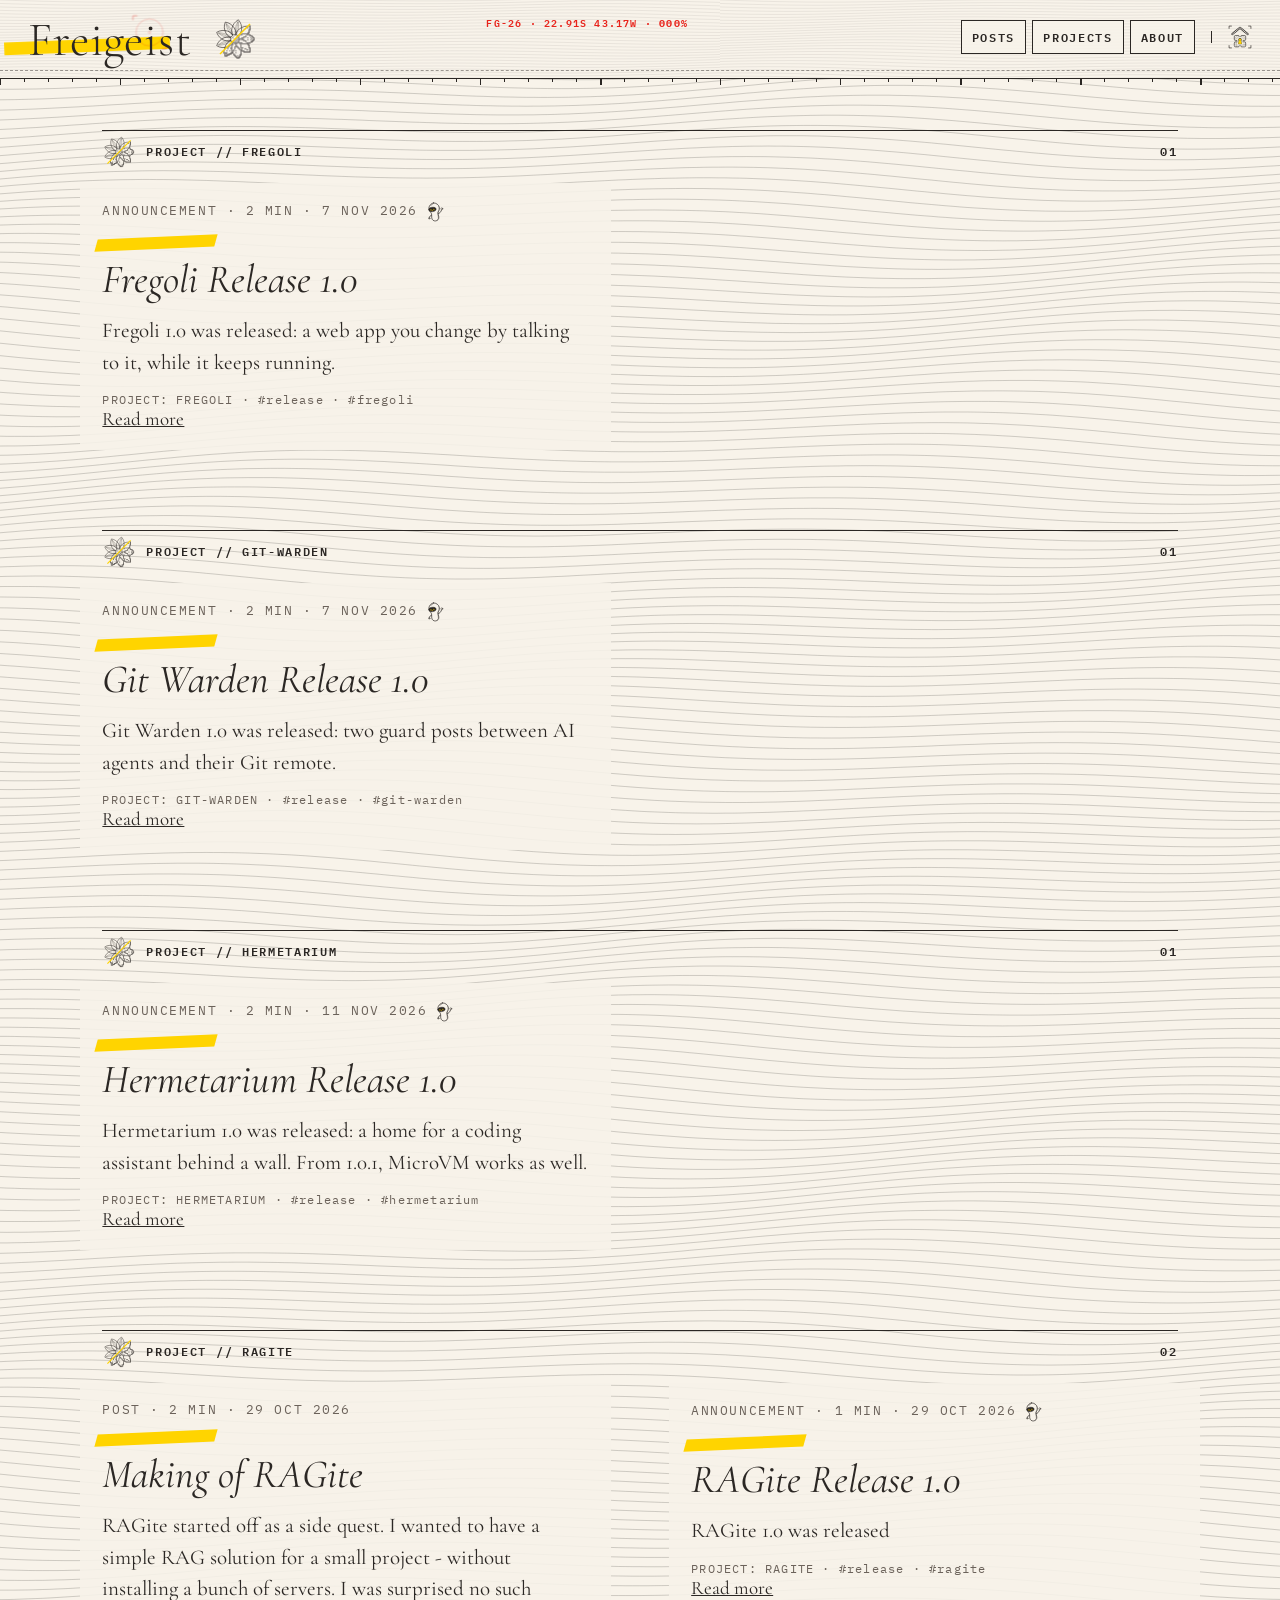
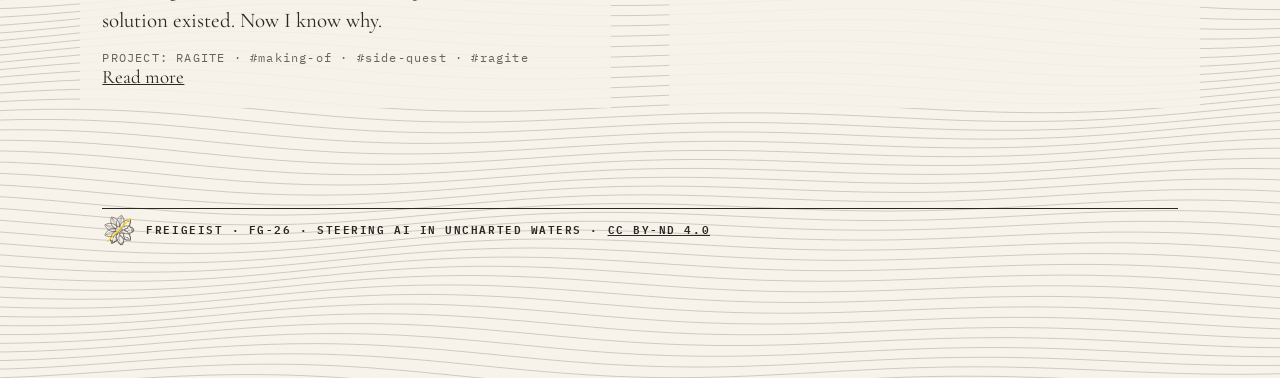
==== commit fa03b143: "Publish site from main 58323c1" ====
--- a/projects.html
+++ b/projects.html
@@ -40,7 +40,8 @@
 #hdr{position:fixed;left:0;top:0;transform-origin:0 0;pointer-events:none;z-index:4;overflow:visible;will-change:transform}
 </style><main class="posts"><div class="kick"><span><svg class="mk" viewBox="0 0 88 88"><use href="#fg-mark"/></svg>PROJECT // FREGOLI</span><span>01</span></div><div class="grid" style="margin-bottom:80px"><article><div class="meta">ANNOUNCEMENT · 2 MIN · 7 NOV 2026<span class="ai-helper" tabindex="0" role="img" aria-label="This post was created by AI." title="This post was created by AI." data-tip="This post was created by AI."><svg height="22" width="18" xmlns="http://www.w3.org/2000/svg" viewBox="-6 -6 116 142" aria-hidden="true" focusable="false"><defs><pattern id="hfh" width="4" height="4" patternUnits="userSpaceOnUse" patternTransform="rotate(-35)"><path d="M0 2H4" stroke="currentColor" stroke-width="1.1"/></pattern></defs><g fill="none" stroke="currentColor" stroke-linecap="round" stroke-linejoin="round"><path d="M32 86 C20 88 14 95 15 103" stroke-width="4.5"/><path d="M68 78 C83 75 91 64 95 50" stroke-width="4.5"/><circle cx="15" cy="106" r="4.5" fill="var(--paper,#f8f3ea)" stroke-width="3.2"/><circle cx="96" cy="44" r="6" fill="var(--paper,#f8f3ea)" stroke-width="3.2"/><g transform="rotate(-7 50 70)"><path d="M50 6 C66 6 84 22 84 42 C84 58 73 64 71 74 C70 82 73 90 73 100 C73 114 62 123 50 123 C37 123 27 114 27 100 C27 90 30 82 29 74 C27 64 16 58 16 42 C16 22 34 6 50 6Z" fill="var(--paper,#f8f3ea)" stroke-width="4.2"/><path d="M80 26 C83 31 84 36 84 42 C84 58 73 64 71 74 C70 82 73 90 73 100 C73 112 66 120 57 122.6 C63.5 119 66 111 66 100 C66 90 64 82 65 74 C67 63 79 58 79 42 C79 36 80 31 80 26Z" fill="url(#hfh)" stroke="none"/><path d="M30 21 q6 -8 14 -9" stroke-width="2.6"/><path d="M15 46 C15 34 30 32 40 33 C54 34 62 38 62 47 C62 57 50 61 38 61 C24 61 15 57 15 46Z" fill="currentColor" stroke-width="3.2"/><path d="M23.5 49 q4.5 -6.5 9 0 M41.5 49 q4.5 -6.5 9 0" stroke="var(--accent,#C0FE04)" stroke-width="3.8"/><path d="M33 54 q5 6 10 0z" fill="var(--accent,#C0FE04)" stroke="none"/></g></g></svg>
 </span></div><i class="st"></i><h2><a href="posts/fregoli-1.html">Fregoli Release 1.0</a></h2><p>Fregoli 1.0 was released: a web app you change by talking to it, while it keeps running.</p><div class="tags">PROJECT: FREGOLI · #release · #fregoli</div><a href="posts/fregoli-1.html" class="more">Read more</a></article></div><div class="kick"><span><svg class="mk" viewBox="0 0 88 88"><use href="#fg-mark"/></svg>PROJECT // GIT-WARDEN</span><span>01</span></div><div class="grid" style="margin-bottom:80px"><article><div class="meta">ANNOUNCEMENT · 2 MIN · 7 NOV 2026<span class="ai-helper" tabindex="0" role="img" aria-label="This post was created by AI." title="This post was created by AI." data-tip="This post was created by AI."><svg height="22" width="18" xmlns="http://www.w3.org/2000/svg" viewBox="-6 -6 116 142" aria-hidden="true" focusable="false"><defs><pattern id="hfh" width="4" height="4" patternUnits="userSpaceOnUse" patternTransform="rotate(-35)"><path d="M0 2H4" stroke="currentColor" stroke-width="1.1"/></pattern></defs><g fill="none" stroke="currentColor" stroke-linecap="round" stroke-linejoin="round"><path d="M32 86 C20 88 14 95 15 103" stroke-width="4.5"/><path d="M68 78 C83 75 91 64 95 50" stroke-width="4.5"/><circle cx="15" cy="106" r="4.5" fill="var(--paper,#f8f3ea)" stroke-width="3.2"/><circle cx="96" cy="44" r="6" fill="var(--paper,#f8f3ea)" stroke-width="3.2"/><g transform="rotate(-7 50 70)"><path d="M50 6 C66 6 84 22 84 42 C84 58 73 64 71 74 C70 82 73 90 73 100 C73 114 62 123 50 123 C37 123 27 114 27 100 C27 90 30 82 29 74 C27 64 16 58 16 42 C16 22 34 6 50 6Z" fill="var(--paper,#f8f3ea)" stroke-width="4.2"/><path d="M80 26 C83 31 84 36 84 42 C84 58 73 64 71 74 C70 82 73 90 73 100 C73 112 66 120 57 122.6 C63.5 119 66 111 66 100 C66 90 64 82 65 74 C67 63 79 58 79 42 C79 36 80 31 80 26Z" fill="url(#hfh)" stroke="none"/><path d="M30 21 q6 -8 14 -9" stroke-width="2.6"/><path d="M15 46 C15 34 30 32 40 33 C54 34 62 38 62 47 C62 57 50 61 38 61 C24 61 15 57 15 46Z" fill="currentColor" stroke-width="3.2"/><path d="M23.5 49 q4.5 -6.5 9 0 M41.5 49 q4.5 -6.5 9 0" stroke="var(--accent,#C0FE04)" stroke-width="3.8"/><path d="M33 54 q5 6 10 0z" fill="var(--accent,#C0FE04)" stroke="none"/></g></g></svg>
-</span></div><i class="st"></i><h2><a href="posts/git-warden-1.html">Git Warden Release 1.0</a></h2><p>Git Warden 1.0 was released: two guard posts between AI agents and their Git remote.</p><div class="tags">PROJECT: GIT-WARDEN · #release · #git-warden</div><a href="posts/git-warden-1.html" class="more">Read more</a></article></div><div class="kick"><span><svg class="mk" viewBox="0 0 88 88"><use href="#fg-mark"/></svg>PROJECT // RAGITE</span><span>02</span></div><div class="grid" style="margin-bottom:80px"><article><div class="meta">POST · 2 MIN · 29 OCT 2026</div><i class="st"></i><h2><a href="posts/making-of-ragite.html">Making of RAGite</a></h2><p>RAGite started off as a side quest. I wanted to have a simple RAG solution for a small project - without installing a bunch of servers. I was surprised no such solution existed. Now I know why.</p><div class="tags">PROJECT: RAGITE · #making-of · #side-quest · #ragite</div><a href="posts/making-of-ragite.html" class="more">Read more</a></article><article><div class="meta">ANNOUNCEMENT · 1 MIN · 29 OCT 2026<span class="ai-helper" tabindex="0" role="img" aria-label="This post was created by AI." title="This post was created by AI." data-tip="This post was created by AI."><svg height="22" width="18" xmlns="http://www.w3.org/2000/svg" viewBox="-6 -6 116 142" aria-hidden="true" focusable="false"><defs><pattern id="hfh" width="4" height="4" patternUnits="userSpaceOnUse" patternTransform="rotate(-35)"><path d="M0 2H4" stroke="currentColor" stroke-width="1.1"/></pattern></defs><g fill="none" stroke="currentColor" stroke-linecap="round" stroke-linejoin="round"><path d="M32 86 C20 88 14 95 15 103" stroke-width="4.5"/><path d="M68 78 C83 75 91 64 95 50" stroke-width="4.5"/><circle cx="15" cy="106" r="4.5" fill="var(--paper,#f8f3ea)" stroke-width="3.2"/><circle cx="96" cy="44" r="6" fill="var(--paper,#f8f3ea)" stroke-width="3.2"/><g transform="rotate(-7 50 70)"><path d="M50 6 C66 6 84 22 84 42 C84 58 73 64 71 74 C70 82 73 90 73 100 C73 114 62 123 50 123 C37 123 27 114 27 100 C27 90 30 82 29 74 C27 64 16 58 16 42 C16 22 34 6 50 6Z" fill="var(--paper,#f8f3ea)" stroke-width="4.2"/><path d="M80 26 C83 31 84 36 84 42 C84 58 73 64 71 74 C70 82 73 90 73 100 C73 112 66 120 57 122.6 C63.5 119 66 111 66 100 C66 90 64 82 65 74 C67 63 79 58 79 42 C79 36 80 31 80 26Z" fill="url(#hfh)" stroke="none"/><path d="M30 21 q6 -8 14 -9" stroke-width="2.6"/><path d="M15 46 C15 34 30 32 40 33 C54 34 62 38 62 47 C62 57 50 61 38 61 C24 61 15 57 15 46Z" fill="currentColor" stroke-width="3.2"/><path d="M23.5 49 q4.5 -6.5 9 0 M41.5 49 q4.5 -6.5 9 0" stroke="var(--accent,#C0FE04)" stroke-width="3.8"/><path d="M33 54 q5 6 10 0z" fill="var(--accent,#C0FE04)" stroke="none"/></g></g></svg>
+</span></div><i class="st"></i><h2><a href="posts/git-warden-1.html">Git Warden Release 1.0</a></h2><p>Git Warden 1.0 was released: two guard posts between AI agents and their Git remote.</p><div class="tags">PROJECT: GIT-WARDEN · #release · #git-warden</div><a href="posts/git-warden-1.html" class="more">Read more</a></article></div><div class="kick"><span><svg class="mk" viewBox="0 0 88 88"><use href="#fg-mark"/></svg>PROJECT // HERMETARIUM</span><span>01</span></div><div class="grid" style="margin-bottom:80px"><article><div class="meta">ANNOUNCEMENT · 2 MIN · 11 NOV 2026<span class="ai-helper" tabindex="0" role="img" aria-label="This post was created by AI." title="This post was created by AI." data-tip="This post was created by AI."><svg height="22" width="18" xmlns="http://www.w3.org/2000/svg" viewBox="-6 -6 116 142" aria-hidden="true" focusable="false"><defs><pattern id="hfh" width="4" height="4" patternUnits="userSpaceOnUse" patternTransform="rotate(-35)"><path d="M0 2H4" stroke="currentColor" stroke-width="1.1"/></pattern></defs><g fill="none" stroke="currentColor" stroke-linecap="round" stroke-linejoin="round"><path d="M32 86 C20 88 14 95 15 103" stroke-width="4.5"/><path d="M68 78 C83 75 91 64 95 50" stroke-width="4.5"/><circle cx="15" cy="106" r="4.5" fill="var(--paper,#f8f3ea)" stroke-width="3.2"/><circle cx="96" cy="44" r="6" fill="var(--paper,#f8f3ea)" stroke-width="3.2"/><g transform="rotate(-7 50 70)"><path d="M50 6 C66 6 84 22 84 42 C84 58 73 64 71 74 C70 82 73 90 73 100 C73 114 62 123 50 123 C37 123 27 114 27 100 C27 90 30 82 29 74 C27 64 16 58 16 42 C16 22 34 6 50 6Z" fill="var(--paper,#f8f3ea)" stroke-width="4.2"/><path d="M80 26 C83 31 84 36 84 42 C84 58 73 64 71 74 C70 82 73 90 73 100 C73 112 66 120 57 122.6 C63.5 119 66 111 66 100 C66 90 64 82 65 74 C67 63 79 58 79 42 C79 36 80 31 80 26Z" fill="url(#hfh)" stroke="none"/><path d="M30 21 q6 -8 14 -9" stroke-width="2.6"/><path d="M15 46 C15 34 30 32 40 33 C54 34 62 38 62 47 C62 57 50 61 38 61 C24 61 15 57 15 46Z" fill="currentColor" stroke-width="3.2"/><path d="M23.5 49 q4.5 -6.5 9 0 M41.5 49 q4.5 -6.5 9 0" stroke="var(--accent,#C0FE04)" stroke-width="3.8"/><path d="M33 54 q5 6 10 0z" fill="var(--accent,#C0FE04)" stroke="none"/></g></g></svg>
+</span></div><i class="st"></i><h2><a href="posts/hermetarium-1.html">Hermetarium Release 1.0</a></h2><p>Hermetarium 1.0 was released: a home for a coding assistant behind a wall. From 1.0.1, MicroVM works as well.</p><div class="tags">PROJECT: HERMETARIUM · #release · #hermetarium</div><a href="posts/hermetarium-1.html" class="more">Read more</a></article></div><div class="kick"><span><svg class="mk" viewBox="0 0 88 88"><use href="#fg-mark"/></svg>PROJECT // RAGITE</span><span>02</span></div><div class="grid" style="margin-bottom:80px"><article><div class="meta">POST · 2 MIN · 29 OCT 2026</div><i class="st"></i><h2><a href="posts/making-of-ragite.html">Making of RAGite</a></h2><p>RAGite started off as a side quest. I wanted to have a simple RAG solution for a small project - without installing a bunch of servers. I was surprised no such solution existed. Now I know why.</p><div class="tags">PROJECT: RAGITE · #making-of · #side-quest · #ragite</div><a href="posts/making-of-ragite.html" class="more">Read more</a></article><article><div class="meta">ANNOUNCEMENT · 1 MIN · 29 OCT 2026<span class="ai-helper" tabindex="0" role="img" aria-label="This post was created by AI." title="This post was created by AI." data-tip="This post was created by AI."><svg height="22" width="18" xmlns="http://www.w3.org/2000/svg" viewBox="-6 -6 116 142" aria-hidden="true" focusable="false"><defs><pattern id="hfh" width="4" height="4" patternUnits="userSpaceOnUse" patternTransform="rotate(-35)"><path d="M0 2H4" stroke="currentColor" stroke-width="1.1"/></pattern></defs><g fill="none" stroke="currentColor" stroke-linecap="round" stroke-linejoin="round"><path d="M32 86 C20 88 14 95 15 103" stroke-width="4.5"/><path d="M68 78 C83 75 91 64 95 50" stroke-width="4.5"/><circle cx="15" cy="106" r="4.5" fill="var(--paper,#f8f3ea)" stroke-width="3.2"/><circle cx="96" cy="44" r="6" fill="var(--paper,#f8f3ea)" stroke-width="3.2"/><g transform="rotate(-7 50 70)"><path d="M50 6 C66 6 84 22 84 42 C84 58 73 64 71 74 C70 82 73 90 73 100 C73 114 62 123 50 123 C37 123 27 114 27 100 C27 90 30 82 29 74 C27 64 16 58 16 42 C16 22 34 6 50 6Z" fill="var(--paper,#f8f3ea)" stroke-width="4.2"/><path d="M80 26 C83 31 84 36 84 42 C84 58 73 64 71 74 C70 82 73 90 73 100 C73 112 66 120 57 122.6 C63.5 119 66 111 66 100 C66 90 64 82 65 74 C67 63 79 58 79 42 C79 36 80 31 80 26Z" fill="url(#hfh)" stroke="none"/><path d="M30 21 q6 -8 14 -9" stroke-width="2.6"/><path d="M15 46 C15 34 30 32 40 33 C54 34 62 38 62 47 C62 57 50 61 38 61 C24 61 15 57 15 46Z" fill="currentColor" stroke-width="3.2"/><path d="M23.5 49 q4.5 -6.5 9 0 M41.5 49 q4.5 -6.5 9 0" stroke="var(--accent,#C0FE04)" stroke-width="3.8"/><path d="M33 54 q5 6 10 0z" fill="var(--accent,#C0FE04)" stroke="none"/></g></g></svg>
 </span></div><i class="st"></i><h2><a href="posts/ragite-1.html">RAGite Release 1.0</a></h2><p>RAGite 1.0 was released</p><div class="tags">PROJECT: RAGITE · #release · #ragite</div><a href="posts/ragite-1.html" class="more">Read more</a></article></div><footer><svg class="mk" viewBox="0 0 88 88"><use href="#fg-mark"/></svg>FREIGEIST · FG-26 · STEERING AI IN UNCHARTED WATERS · <a href="https://creativecommons.org/licenses/by-nd/4.0/" rel="license">CC BY-ND 4.0</a></footer></main>
 <svg width="0" height="0" style="position:absolute"><symbol id="fg-mark" viewBox="0 0 88 88"><clipPath id="mk-bl"><polygon points="0,0 88,0 0,88"/></clipPath><clipPath id="mk-br"><polygon points="88,0 88,0 88,88 0,88 0,88"/></clipPath><g clip-path="url(#mk-bl)"><defs><pattern id="mk-ch" width="7" height="7" patternUnits="userSpaceOnUse" patternTransform="rotate(45)"><path d="M0 0V7M0 0H7" stroke="#2b2724" stroke-width="0.9"/></pattern></defs><path transform="translate(44 44) rotate(0)" d="M0 0 C 9.75 -13.649999999999999 29.25 -12.48 39.0 0 C 29.25 12.48 9.75 13.649999999999999 0 0Z" fill="none" stroke="#2b2724" stroke-width="1.1"/><path transform="translate(44 44) rotate(0)" d="M5.85 0 C 14.82 -3.861 27.299999999999997 -3.861 35.88 0" fill="none" stroke="#2b2724" stroke-width="0.5"/><path transform="translate(44 44) rotate(0)" d="M5.85 0 C 14.82 3.861 27.299999999999997 3.861 35.88 0" fill="none" stroke="#2b2724" stroke-width="0.5"/><path transform="translate(44 44) rotate(0)" d="M3.12 0 L35.1 0" stroke="#2b2724" stroke-width="0.45"/><path transform="translate(44 44) rotate(40)" d="M0 0 C 9.75 -13.649999999999999 29.25 -12.48 39.0 0 C 29.25 12.48 9.75 13.649999999999999 0 0Z" fill="none" stroke="#2b2724" stroke-width="1.1"/><path transform="translate(44 44) rotate(40)" d="M5.85 0 C 14.82 -3.861 27.299999999999997 -3.861 35.88 0" fill="none" stroke="#2b2724" stroke-width="0.5"/><path transform="translate(44 44) rotate(40)" d="M5.85 0 C 14.82 3.861 27.299999999999997 3.861 35.88 0" fill="none" stroke="#2b2724" stroke-width="0.5"/><path transform="translate(44 44) rotate(40)" d="M3.12 0 L35.1 0" stroke="#2b2724" stroke-width="0.45"/><path transform="translate(44 44) rotate(80)" d="M0 0 C 9.75 -13.649999999999999 29.25 -12.48 39.0 0 C 29.25 12.48 9.75 13.649999999999999 0 0Z" fill="none" stroke="#2b2724" stroke-width="1.1"/><path transform="translate(44 44) rotate(80)" d="M5.85 0 C 14.82 -3.861 27.299999999999997 -3.861 35.88 0" fill="none" stroke="#2b2724" stroke-width="0.5"/><path transform="translate(44 44) rotate(80)" d="M5.85 0 C 14.82 3.861 27.299999999999997 3.861 35.88 0" fill="none" stroke="#2b2724" stroke-width="0.5"/><path transform="translate(44 44) rotate(80)" d="M3.12 0 L35.1 0" stroke="#2b2724" stroke-width="0.45"/><path transform="translate(44 44) rotate(120)" d="M0 0 C 9.75 -13.649999999999999 29.25 -12.48 39.0 0 C 29.25 12.48 9.75 13.649999999999999 0 0Z" fill="none" stroke="#2b2724" stroke-width="1.1"/><path transform="translate(44 44) rotate(120)" d="M5.85 0 C 14.82 -3.861 27.299999999999997 -3.861 35.88 0" fill="none" stroke="#2b2724" stroke-width="0.5"/><path transform="translate(44 44) rotate(120)" d="M5.85 0 C 14.82 3.861 27.299999999999997 3.861 35.88 0" fill="none" stroke="#2b2724" stroke-width="0.5"/><path transform="translate(44 44) rotate(120)" d="M3.12 0 L35.1 0" stroke="#2b2724" stroke-width="0.45"/><path transform="translate(44 44) rotate(160)" d="M0 0 C 9.75 -13.649999999999999 29.25 -12.48 39.0 0 C 29.25 12.48 9.75 13.649999999999999 0 0Z" fill="none" stroke="#2b2724" stroke-width="1.1"/><path transform="translate(44 44) rotate(160)" d="M5.85 0 C 14.82 -3.861 27.299999999999997 -3.861 35.88 0" fill="none" stroke="#2b2724" stroke-width="0.5"/><path transform="translate(44 44) rotate(160)" d="M5.85 0 C 14.82 3.861 27.299999999999997 3.861 35.88 0" fill="none" stroke="#2b2724" stroke-width="0.5"/><path transform="translate(44 44) rotate(160)" d="M3.12 0 L35.1 0" stroke="#2b2724" stroke-width="0.45"/><path transform="translate(44 44) rotate(200)" d="M0 0 C 9.75 -13.649999999999999 29.25 -12.48 39.0 0 C 29.25 12.48 9.75 13.649999999999999 0 0Z" fill="none" stroke="#2b2724" stroke-width="1.1"/><path transform="translate(44 44) rotate(200)" d="M5.85 0 C 14.82 -3.861 27.299999999999997 -3.861 35.88 0" fill="none" stroke="#2b2724" stroke-width="0.5"/><path transform="translate(44 44) rotate(200)" d="M5.85 0 C 14.82 3.861 27.299999999999997 3.861 35.88 0" fill="none" stroke="#2b2724" stroke-width="0.5"/><path transform="translate(44 44) rotate(200)" d="M3.12 0 L35.1 0" stroke="#2b2724" stroke-width="0.45"/><path transform="translate(44 44) rotate(240)" d="M0 0 C 9.75 -13.649999999999999 29.25 -12.48 39.0 0 C 29.25 12.48 9.75 13.649999999999999 0 0Z" fill="none" stroke="#2b2724" stroke-width="1.1"/><path transform="translate(44 44) rotate(240)" d="M5.85 0 C 14.82 -3.861 27.299999999999997 -3.861 35.88 0" fill="none" stroke="#2b2724" stroke-width="0.5"/><path transform="translate(44 44) rotate(240)" d="M5.85 0 C 14.82 3.861 27.299999999999997 3.861 35.88 0" fill="none" stroke="#2b2724" stroke-width="0.5"/><path transform="translate(44 44) rotate(240)" d="M3.12 0 L35.1 0" stroke="#2b2724" stroke-width="0.45"/><path transform="translate(44 44) rotate(280)" d="M0 0 C 9.75 -13.649999999999999 29.25 -12.48 39.0 0 C 29.25 12.48 9.75 13.649999999999999 0 0Z" fill="none" stroke="#2b2724" stroke-width="1.1"/><path transform="translate(44 44) rotate(280)" d="M5.85 0 C 14.82 -3.861 27.299999999999997 -3.861 35.88 0" fill="none" stroke="#2b2724" stroke-width="0.5"/><path transform="translate(44 44) rotate(280)" d="M5.85 0 C 14.82 3.861 27.299999999999997 3.861 35.88 0" fill="none" stroke="#2b2724" stroke-width="0.5"/><path transform="translate(44 44) rotate(280)" d="M3.12 0 L35.1 0" stroke="#2b2724" stroke-width="0.45"/><path transform="translate(44 44) rotate(320)" d="M0 0 C 9.75 -13.649999999999999 29.25 -12.48 39.0 0 C 29.25 12.48 9.75 13.649999999999999 0 0Z" fill="none" stroke="#2b2724" stroke-width="1.1"/><path transform="translate(44 44) rotate(320)" d="M5.85 0 C 14.82 -3.861 27.299999999999997 -3.861 35.88 0" fill="none" stroke="#2b2724" stroke-width="0.5"/><path transform="translate(44 44) rotate(320)" d="M5.85 0 C 14.82 3.861 27.299999999999997 3.861 35.88 0" fill="none" stroke="#2b2724" stroke-width="0.5"/><path transform="translate(44 44) rotate(320)" d="M3.12 0 L35.1 0" stroke="#2b2724" stroke-width="0.45"/><circle cx="44" cy="44" r="8.84" fill="#f8f3ea" stroke="#2b2724" stroke-width="1.1"/><circle cx="44" cy="44" r="8.84" fill="url(#mk-ch)"/></g><g clip-path="url(#mk-br)" fill="#2b2724"><rect x="47" y="5" width="2" height="2"/><rect x="49" y="5" width="2" height="2"/><rect x="51" y="5" width="2" height="2"/><rect x="45" y="7" width="2" height="2"/><rect x="47" y="7" width="2" height="2" fill="#f8f3ea"/><rect x="47" y="7" width="2" height="2"/><rect x="49" y="7" width="2" height="2" fill="#f8f3ea"/><rect x="51" y="7" width="2" height="2" fill="#f8f3ea"/><rect x="51" y="7" width="2" height="2"/><rect x="53" y="7" width="2" height="2"/><rect x="23" y="9" width="2" height="2"/><rect x="25" y="9" width="2" height="2"/><rect x="27" y="9" width="2" height="2"/><rect x="43" y="9" width="2" height="2"/><rect x="45" y="9" width="2" height="2" fill="#f8f3ea"/><rect x="45" y="9" width="2" height="2"/><rect x="47" y="9" width="2" height="2" fill="#f8f3ea"/><rect x="49" y="9" width="2" height="2" fill="#f8f3ea"/><rect x="49" y="9" width="2" height="2"/><rect x="51" y="9" width="2" height="2" fill="#f8f3ea"/><rect x="53" y="9" width="2" height="2"/><rect x="23" y="11" width="2" height="2"/><rect x="25" y="11" width="2" height="2" fill="#f8f3ea"/><rect x="27" y="11" width="2" height="2" fill="#f8f3ea"/><rect x="27" y="11" width="2" height="2"/><rect x="29" y="11" width="2" height="2"/><rect x="31" y="11" width="2" height="2"/><rect x="41" y="11" width="2" height="2"/><rect x="43" y="11" width="2" height="2" fill="#f8f3ea"/><rect x="43" y="11" width="2" height="2"/><rect x="45" y="11" width="2" height="2" fill="#f8f3ea"/><rect x="47" y="11" width="2" height="2" fill="#f8f3ea"/><rect x="49" y="11" width="2" height="2" fill="#f8f3ea"/><rect x="51" y="11" width="2" height="2" fill="#f8f3ea"/><rect x="53" y="11" width="2" height="2" fill="#f8f3ea"/><rect x="53" y="11" width="2" height="2"/><rect x="55" y="11" width="2" height="2"/><rect x="23" y="13" width="2" height="2" fill="#f8f3ea"/><rect x="23" y="13" width="2" height="2"/><rect x="25" y="13" width="2" height="2" fill="#f8f3ea"/><rect x="25" y="13" width="2" height="2"/><rect x="27" y="13" width="2" height="2" fill="#f8f3ea"/><rect x="27" y="13" width="2" height="2"/><rect x="29" y="13" width="2" height="2" fill="#f8f3ea"/><rect x="31" y="13" width="2" height="2" fill="#f8f3ea"/><rect x="33" y="13" width="2" height="2"/><rect x="35" y="13" width="2" height="2"/><rect x="41" y="13" width="2" height="2" fill="#f8f3ea"/><rect x="41" y="13" width="2" height="2"/><rect x="43" y="13" width="2" height="2" fill="#f8f3ea"/><rect x="45" y="13" width="2" height="2" fill="#f8f3ea"/><rect x="47" y="13" width="2" height="2" fill="#f8f3ea"/><rect x="49" y="13" width="2" height="2" fill="#f8f3ea"/><rect x="51" y="13" width="2" height="2" fill="#f8f3ea"/><rect x="53" y="13" width="2" height="2" fill="#f8f3ea"/><rect x="55" y="13" width="2" height="2"/><rect x="21" y="15" width="2" height="2"/><rect x="23" y="15" width="2" height="2" fill="#f8f3ea"/><rect x="23" y="15" width="2" height="2"/><rect x="25" y="15" width="2" height="2" fill="#f8f3ea"/><rect x="25" y="15" width="2" height="2"/><rect x="27" y="15" width="2" height="2" fill="#f8f3ea"/><rect x="29" y="15" width="2" height="2" fill="#f8f3ea"/><rect x="31" y="15" width="2" height="2" fill="#f8f3ea"/><rect x="33" y="15" width="2" height="2" fill="#f8f3ea"/><rect x="35" y="15" width="2" height="2" fill="#f8f3ea"/><rect x="35" y="15" width="2" height="2"/><rect x="37" y="15" width="2" height="2"/><rect x="39" y="15" width="2" height="2"/><rect x="41" y="15" width="2" height="2" fill="#f8f3ea"/><rect x="43" y="15" width="2" height="2" fill="#f8f3ea"/><rect x="45" y="15" width="2" height="2" fill="#f8f3ea"/><rect x="45" y="15" width="2" height="2"/><rect x="47" y="15" width="2" height="2" fill="#f8f3ea"/><rect x="49" y="15" width="2" height="2" fill="#f8f3ea"/><rect x="51" y="15" width="2" height="2" fill="#f8f3ea"/><rect x="53" y="15" width="2" height="2" fill="#f8f3ea"/><rect x="55" y="15" width="2" height="2" fill="#f8f3ea"/><rect x="55" y="15" width="2" height="2"/><rect x="21" y="17" width="2" height="2"/><rect x="23" y="17" width="2" height="2" fill="#f8f3ea"/><rect x="25" y="17" width="2" height="2" fill="#f8f3ea"/><rect x="27" y="17" width="2" height="2" fill="#f8f3ea"/><rect x="29" y="17" width="2" height="2" fill="#f8f3ea"/><rect x="31" y="17" width="2" height="2" fill="#f8f3ea"/><rect x="33" y="17" width="2" height="2" fill="#f8f3ea"/><rect x="35" y="17" width="2" height="2" fill="#f8f3ea"/><rect x="37" y="17" width="2" height="2" fill="#f8f3ea"/><rect x="37" y="17" width="2" height="2"/><rect x="39" y="17" width="2" height="2" fill="#f8f3ea"/><rect x="39" y="17" width="2" height="2"/><rect x="41" y="17" width="2" height="2" fill="#f8f3ea"/><rect x="43" y="17" width="2" height="2" fill="#f8f3ea"/><rect x="45" y="17" width="2" height="2" fill="#f8f3ea"/><rect x="47" y="17" width="2" height="2" fill="#f8f3ea"/><rect x="49" y="17" width="2" height="2" fill="#f8f3ea"/><rect x="51" y="17" width="2" height="2" fill="#f8f3ea"/><rect x="53" y="17" width="2" height="2" fill="#f8f3ea"/><rect x="55" y="17" width="2" height="2" fill="#f8f3ea"/><rect x="55" y="17" width="2" height="2"/><rect x="61" y="17" width="2" height="2"/><rect x="63" y="17" width="2" height="2"/><rect x="65" y="17" width="2" height="2"/><rect x="67" y="17" width="2" height="2"/><rect x="69" y="17" width="2" height="2"/><rect x="71" y="17" width="2" height="2"/><rect x="73" y="17" width="2" height="2"/><rect x="21" y="19" width="2" height="2"/><rect x="23" y="19" width="2" height="2" fill="#f8f3ea"/><rect x="25" y="19" width="2" height="2" fill="#f8f3ea"/><rect x="27" y="19" width="2" height="2" fill="#f8f3ea"/><rect x="27" y="19" width="2" height="2"/><rect x="29" y="19" width="2" height="2" fill="#f8f3ea"/><rect x="31" y="19" width="2" height="2" fill="#f8f3ea"/><rect x="33" y="19" width="2" height="2" fill="#f8f3ea"/><rect x="33" y="19" width="2" height="2"/><rect x="35" y="19" width="2" height="2" fill="#f8f3ea"/><rect x="37" y="19" width="2" height="2" fill="#f8f3ea"/><rect x="37" y="19" width="2" height="2"/><rect x="39" y="19" width="2" height="2" fill="#f8f3ea"/><rect x="39" y="19" width="2" height="2"/><rect x="41" y="19" width="2" height="2" fill="#f8f3ea"/><rect x="41" y="19" width="2" height="2"/><rect x="43" y="19" width="2" height="2" fill="#f8f3ea"/><rect x="45" y="19" width="2" height="2" fill="#f8f3ea"/><rect x="45" y="19" width="2" height="2"/><rect x="47" y="19" width="2" height="2" fill="#f8f3ea"/><rect x="49" y="19" width="2" height="2" fill="#f8f3ea"/><rect x="51" y="19" width="2" height="2" fill="#f8f3ea"/><rect x="53" y="19" width="2" height="2" fill="#f8f3ea"/><rect x="55" y="19" width="2" height="2" fill="#f8f3ea"/><rect x="57" y="19" width="2" height="2"/><rect x="59" y="19" width="2" height="2" fill="#f8f3ea"/><rect x="59" y="19" width="2" height="2"/><rect x="61" y="19" width="2" height="2" fill="#f8f3ea"/><rect x="61" y="19" width="2" height="2"/><rect x="63" y="19" width="2" height="2" fill="#f8f3ea"/><rect x="65" y="19" width="2" height="2" fill="#f8f3ea"/><rect x="67" y="19" width="2" height="2" fill="#f8f3ea"/><rect x="69" y="19" width="2" height="2" fill="#f8f3ea"/><rect x="71" y="19" width="2" height="2" fill="#f8f3ea"/><rect x="73" y="19" width="2" height="2"/><rect x="21" y="21" width="2" height="2"/><rect x="23" y="21" width="2" height="2" fill="#f8f3ea"/><rect x="25" y="21" width="2" height="2" fill="#f8f3ea"/><rect x="27" y="21" width="2" height="2" fill="#f8f3ea"/><rect x="29" y="21" width="2" height="2" fill="#f8f3ea"/><rect x="31" y="21" width="2" height="2" fill="#f8f3ea"/><rect x="33" y="21" width="2" height="2" fill="#f8f3ea"/><rect x="35" y="21" width="2" height="2" fill="#f8f3ea"/><rect x="37" y="21" width="2" height="2" fill="#f8f3ea"/><rect x="37" y="21" width="2" height="2"/><rect x="39" y="21" width="2" height="2" fill="#f8f3ea"/><rect x="41" y="21" width="2" height="2" fill="#f8f3ea"/><rect x="41" y="21" width="2" height="2"/><rect x="43" y="21" width="2" height="2" fill="#f8f3ea"/><rect x="45" y="21" width="2" height="2" fill="#f8f3ea"/><rect x="47" y="21" width="2" height="2" fill="#f8f3ea"/><rect x="49" y="21" width="2" height="2" fill="#f8f3ea"/><rect x="51" y="21" width="2" height="2" fill="#f8f3ea"/><rect x="53" y="21" width="2" height="2" fill="#f8f3ea"/><rect x="53" y="21" width="2" height="2"/><rect x="55" y="21" width="2" height="2" fill="#f8f3ea"/><rect x="55" y="21" width="2" height="2"/><rect x="57" y="21" width="2" height="2" fill="#f8f3ea"/><rect x="57" y="21" width="2" height="2"/><rect x="59" y="21" width="2" height="2" fill="#f8f3ea"/><rect x="61" y="21" width="2" height="2" fill="#f8f3ea"/><rect x="63" y="21" width="2" height="2" fill="#f8f3ea"/><rect x="65" y="21" width="2" height="2" fill="#f8f3ea"/><rect x="67" y="21" width="2" height="2" fill="#f8f3ea"/><rect x="67" y="21" width="2" height="2"/><rect x="69" y="21" width="2" height="2" fill="#f8f3ea"/><rect x="69" y="21" width="2" height="2"/><rect x="71" y="21" width="2" height="2" fill="#f8f3ea"/><rect x="73" y="21" width="2" height="2"/><rect x="21" y="23" width="2" height="2"/><rect x="23" y="23" width="2" height="2" fill="#f8f3ea"/><rect x="23" y="23" width="2" height="2"/><rect x="25" y="23" width="2" height="2" fill="#f8f3ea"/><rect x="27" y="23" width="2" height="2" fill="#f8f3ea"/><rect x="29" y="23" width="2" height="2" fill="#f8f3ea"/><rect x="29" y="23" width="2" height="2"/><rect x="31" y="23" width="2" height="2" fill="#f8f3ea"/><rect x="33" y="23" width="2" height="2" fill="#f8f3ea"/><rect x="35" y="23" width="2" height="2" fill="#f8f3ea"/><rect x="35" y="23" width="2" height="2"/><rect x="37" y="23" width="2" height="2" fill="#f8f3ea"/><rect x="37" y="23" width="2" height="2"/><rect x="39" y="23" width="2" height="2" fill="#f8f3ea"/><rect x="41" y="23" width="2" height="2" fill="#f8f3ea"/><rect x="43" y="23" width="2" height="2" fill="#f8f3ea"/><rect x="43" y="23" width="2" height="2"/><rect x="45" y="23" width="2" height="2" fill="#f8f3ea"/><rect x="47" y="23" width="2" height="2" fill="#f8f3ea"/><rect x="49" y="23" width="2" height="2" fill="#f8f3ea"/><rect x="51" y="23" width="2" height="2" fill="#f8f3ea"/><rect x="51" y="23" width="2" height="2"/><rect x="53" y="23" width="2" height="2" fill="#f8f3ea"/><rect x="53" y="23" width="2" height="2"/><rect x="55" y="23" width="2" height="2" fill="#f8f3ea"/><rect x="57" y="23" width="2" height="2" fill="#f8f3ea"/><rect x="57" y="23" width="2" height="2"/><rect x="59" y="23" width="2" height="2" fill="#f8f3ea"/><rect x="61" y="23" width="2" height="2" fill="#f8f3ea"/><rect x="63" y="23" width="2" height="2" fill="#f8f3ea"/><rect x="63" y="23" width="2" height="2"/><rect x="65" y="23" width="2" height="2" fill="#f8f3ea"/><rect x="67" y="23" width="2" height="2" fill="#f8f3ea"/><rect x="69" y="23" width="2" height="2" fill="#f8f3ea"/><rect x="71" y="23" width="2" height="2" fill="#f8f3ea"/><rect x="73" y="23" width="2" height="2"/><rect x="15" y="25" width="2" height="2"/><rect x="17" y="25" width="2" height="2"/><rect x="19" y="25" width="2" height="2"/><rect x="21" y="25" width="2" height="2"/><rect x="23" y="25" width="2" height="2" fill="#f8f3ea"/><rect x="23" y="25" width="2" height="2"/><rect x="25" y="25" width="2" height="2" fill="#f8f3ea"/><rect x="27" y="25" width="2" height="2" fill="#f8f3ea"/><rect x="29" y="25" width="2" height="2" fill="#f8f3ea"/><rect x="29" y="25" width="2" height="2"/><rect x="31" y="25" width="2" height="2" fill="#f8f3ea"/><rect x="33" y="25" width="2" height="2" fill="#f8f3ea"/><rect x="35" y="25" width="2" height="2" fill="#f8f3ea"/><rect x="35" y="25" width="2" height="2"/><rect x="37" y="25" width="2" height="2" fill="#f8f3ea"/><rect x="37" y="25" width="2" height="2"/><rect x="39" y="25" width="2" height="2" fill="#f8f3ea"/><rect x="41" y="25" width="2" height="2" fill="#f8f3ea"/><rect x="43" y="25" width="2" height="2" fill="#f8f3ea"/><rect x="43" y="25" width="2" height="2"/><rect x="45" y="25" width="2" height="2" fill="#f8f3ea"/><rect x="47" y="25" width="2" height="2" fill="#f8f3ea"/><rect x="49" y="25" width="2" height="2" fill="#f8f3ea"/><rect x="49" y="25" width="2" height="2"/><rect x="51" y="25" width="2" height="2" fill="#f8f3ea"/><rect x="51" y="25" width="2" height="2"/><rect x="53" y="25" width="2" height="2" fill="#f8f3ea"/><rect x="55" y="25" width="2" height="2" fill="#f8f3ea"/><rect x="55" y="25" width="2" height="2"/><rect x="57" y="25" width="2" height="2" fill="#f8f3ea"/><rect x="57" y="25" width="2" height="2"/><rect x="59" y="25" width="2" height="2" fill="#f8f3ea"/><rect x="59" y="25" width="2" height="2"/><rect x="61" y="25" width="2" height="2" fill="#f8f3ea"/><rect x="63" y="25" width="2" height="2" fill="#f8f3ea"/><rect x="65" y="25" width="2" height="2" fill="#f8f3ea"/><rect x="67" y="25" width="2" height="2" fill="#f8f3ea"/><rect x="69" y="25" width="2" height="2" fill="#f8f3ea"/><rect x="71" y="25" width="2" height="2" fill="#f8f3ea"/><rect x="71" y="25" width="2" height="2"/><rect x="73" y="25" width="2" height="2"/><rect x="9" y="27" width="2" height="2"/><rect x="11" y="27" width="2" height="2"/><rect x="13" y="27" width="2" height="2"/><rect x="15" y="27" width="2" height="2" fill="#f8f3ea"/><rect x="15" y="27" width="2" height="2"/><rect x="17" y="27" width="2" height="2" fill="#f8f3ea"/><rect x="19" y="27" width="2" height="2" fill="#f8f3ea"/><rect x="21" y="27" width="2" height="2" fill="#f8f3ea"/><rect x="23" y="27" width="2" height="2" fill="#f8f3ea"/><rect x="23" y="27" width="2" height="2"/><rect x="25" y="27" width="2" height="2" fill="#f8f3ea"/><rect x="25" y="27" width="2" height="2"/><rect x="27" y="27" width="2" height="2" fill="#f8f3ea"/><rect x="27" y="27" width="2" height="2"/><rect x="29" y="27" width="2" height="2" fill="#f8f3ea"/><rect x="29" y="27" width="2" height="2"/><rect x="31" y="27" width="2" height="2" fill="#f8f3ea"/><rect x="31" y="27" width="2" height="2"/><rect x="33" y="27" width="2" height="2" fill="#f8f3ea"/><rect x="33" y="27" width="2" height="2"/><rect x="35" y="27" width="2" height="2" fill="#f8f3ea"/><rect x="37" y="27" width="2" height="2" fill="#f8f3ea"/><rect x="37" y="27" width="2" height="2"/><rect x="39" y="27" width="2" height="2" fill="#f8f3ea"/><rect x="41" y="27" width="2" height="2" fill="#f8f3ea"/><rect x="43" y="27" width="2" height="2" fill="#f8f3ea"/><rect x="43" y="27" width="2" height="2"/><rect x="45" y="27" width="2" height="2" fill="#f8f3ea"/><rect x="45" y="27" width="2" height="2"/><rect x="47" y="27" width="2" height="2" fill="#f8f3ea"/><rect x="47" y="27" width="2" height="2"/><rect x="49" y="27" width="2" height="2" fill="#f8f3ea"/><rect x="49" y="27" width="2" height="2"/><rect x="51" y="27" width="2" height="2" fill="#f8f3ea"/><rect x="53" y="27" width="2" height="2" fill="#f8f3ea"/><rect x="55" y="27" width="2" height="2" fill="#f8f3ea"/><rect x="55" y="27" width="2" height="2"/><rect x="57" y="27" width="2" height="2" fill="#f8f3ea"/><rect x="59" y="27" width="2" height="2" fill="#f8f3ea"/><rect x="61" y="27" width="2" height="2" fill="#f8f3ea"/><rect x="63" y="27" width="2" height="2" fill="#f8f3ea"/><rect x="65" y="27" width="2" height="2" fill="#f8f3ea"/><rect x="67" y="27" width="2" height="2" fill="#f8f3ea"/><rect x="69" y="27" width="2" height="2" fill="#f8f3ea"/><rect x="71" y="27" width="2" height="2" fill="#f8f3ea"/><rect x="71" y="27" width="2" height="2"/><rect x="7" y="29" width="2" height="2"/><rect x="9" y="29" width="2" height="2" fill="#f8f3ea"/><rect x="9" y="29" width="2" height="2"/><rect x="11" y="29" width="2" height="2" fill="#f8f3ea"/><rect x="13" y="29" width="2" height="2" fill="#f8f3ea"/><rect x="15" y="29" width="2" height="2" fill="#f8f3ea"/><rect x="17" y="29" width="2" height="2" fill="#f8f3ea"/><rect x="19" y="29" width="2" height="2" fill="#f8f3ea"/><rect x="21" y="29" width="2" height="2" fill="#f8f3ea"/><rect x="23" y="29" width="2" height="2" fill="#f8f3ea"/><rect x="23" y="29" width="2" height="2"/><rect x="25" y="29" width="2" height="2" fill="#f8f3ea"/><rect x="25" y="29" width="2" height="2"/><rect x="27" y="29" width="2" height="2" fill="#f8f3ea"/><rect x="29" y="29" width="2" height="2" fill="#f8f3ea"/><rect x="29" y="29" width="2" height="2"/><rect x="31" y="29" width="2" height="2" fill="#f8f3ea"/><rect x="31" y="29" width="2" height="2"/><rect x="33" y="29" width="2" height="2" fill="#f8f3ea"/><rect x="33" y="29" width="2" height="2"/><rect x="35" y="29" width="2" height="2" fill="#f8f3ea"/><rect x="37" y="29" width="2" height="2" fill="#f8f3ea"/><rect x="37" y="29" width="2" height="2"/><rect x="39" y="29" width="2" height="2" fill="#f8f3ea"/><rect x="41" y="29" width="2" height="2" fill="#f8f3ea"/><rect x="43" y="29" width="2" height="2" fill="#f8f3ea"/><rect x="45" y="29" width="2" height="2" fill="#f8f3ea"/><rect x="45" y="29" width="2" height="2"/><rect x="47" y="29" width="2" height="2" fill="#f8f3ea"/><rect x="47" y="29" width="2" height="2"/><rect x="49" y="29" width="2" height="2" fill="#f8f3ea"/><rect x="51" y="29" width="2" height="2" fill="#f8f3ea"/><rect x="53" y="29" width="2" height="2" fill="#f8f3ea"/><rect x="55" y="29" width="2" height="2" fill="#f8f3ea"/><rect x="55" y="29" width="2" height="2"/><rect x="57" y="29" width="2" height="2" fill="#f8f3ea"/><rect x="59" y="29" width="2" height="2" fill="#f8f3ea"/><rect x="61" y="29" width="2" height="2" fill="#f8f3ea"/><rect x="63" y="29" width="2" height="2" fill="#f8f3ea"/><rect x="65" y="29" width="2" height="2" fill="#f8f3ea"/><rect x="67" y="29" width="2" height="2" fill="#f8f3ea"/><rect x="69" y="29" width="2" height="2" fill="#f8f3ea"/><rect x="71" y="29" width="2" height="2"/><rect x="7" y="31" width="2" height="2"/><rect x="9" y="31" width="2" height="2" fill="#f8f3ea"/><rect x="11" y="31" width="2" height="2" fill="#f8f3ea"/><rect x="11" y="31" width="2" height="2"/><rect x="13" y="31" width="2" height="2" fill="#f8f3ea"/><rect x="15" y="31" width="2" height="2" fill="#f8f3ea"/><rect x="17" y="31" width="2" height="2" fill="#f8f3ea"/><rect x="19" y="31" width="2" height="2" fill="#f8f3ea"/><rect x="19" y="31" width="2" height="2"/><rect x="21" y="31" width="2" height="2" fill="#f8f3ea"/><rect x="23" y="31" width="2" height="2" fill="#f8f3ea"/><rect x="25" y="31" width="2" height="2" fill="#f8f3ea"/><rect x="25" y="31" width="2" height="2"/><rect x="27" y="31" width="2" height="2" fill="#f8f3ea"/><rect x="29" y="31" width="2" height="2" fill="#f8f3ea"/><rect x="31" y="31" width="2" height="2" fill="#f8f3ea"/><rect x="33" y="31" width="2" height="2" fill="#f8f3ea"/><rect x="33" y="31" width="2" height="2"/><rect x="35" y="31" width="2" height="2" fill="#f8f3ea"/><rect x="35" y="31" width="2" height="2"/><rect x="37" y="31" width="2" height="2" fill="#f8f3ea"/><rect x="37" y="31" width="2" height="2"/><rect x="39" y="31" width="2" height="2" fill="#f8f3ea"/><rect x="39" y="31" width="2" height="2"/><rect x="41" y="31" width="2" height="2" fill="#f8f3ea"/><rect x="43" y="31" width="2" height="2" fill="#f8f3ea"/><rect x="45" y="31" width="2" height="2" fill="#f8f3ea"/><rect x="45" y="31" width="2" height="2"/><rect x="47" y="31" width="2" height="2" fill="#f8f3ea"/><rect x="49" y="31" width="2" height="2" fill="#f8f3ea"/><rect x="51" y="31" width="2" height="2" fill="#f8f3ea"/><rect x="53" y="31" width="2" height="2" fill="#f8f3ea"/><rect x="55" y="31" width="2" height="2" fill="#f8f3ea"/><rect x="55" y="31" width="2" height="2"/><rect x="57" y="31" width="2" height="2" fill="#f8f3ea"/><rect x="59" y="31" width="2" height="2" fill="#f8f3ea"/><rect x="61" y="31" width="2" height="2" fill="#f8f3ea"/><rect x="63" y="31" width="2" height="2" fill="#f8f3ea"/><rect x="65" y="31" width="2" height="2" fill="#f8f3ea"/><rect x="67" y="31" width="2" height="2" fill="#f8f3ea"/><rect x="69" y="31" width="2" height="2" fill="#f8f3ea"/><rect x="69" y="31" width="2" height="2"/><rect x="71" y="31" width="2" height="2"/><rect x="7" y="33" width="2" height="2"/><rect x="9" y="33" width="2" height="2" fill="#f8f3ea"/><rect x="9" y="33" width="2" height="2"/><rect x="11" y="33" width="2" height="2" fill="#f8f3ea"/><rect x="11" y="33" width="2" height="2"/><rect x="13" y="33" width="2" height="2" fill="#f8f3ea"/><rect x="15" y="33" width="2" height="2" fill="#f8f3ea"/><rect x="17" y="33" width="2" height="2" fill="#f8f3ea"/><rect x="19" y="33" width="2" height="2" fill="#f8f3ea"/><rect x="21" y="33" width="2" height="2" fill="#f8f3ea"/><rect x="23" y="33" width="2" height="2" fill="#f8f3ea"/><rect x="23" y="33" width="2" height="2"/><rect x="25" y="33" width="2" height="2" fill="#f8f3ea"/><rect x="25" y="33" width="2" height="2"/><rect x="27" y="33" width="2" height="2" fill="#f8f3ea"/><rect x="27" y="33" width="2" height="2"/><rect x="29" y="33" width="2" height="2" fill="#f8f3ea"/><rect x="31" y="33" width="2" height="2" fill="#f8f3ea"/><rect x="33" y="33" width="2" height="2" fill="#f8f3ea"/><rect x="35" y="33" width="2" height="2" fill="#f8f3ea"/><rect x="37" y="33" width="2" height="2" fill="#f8f3ea"/><rect x="37" y="33" width="2" height="2"/><rect x="39" y="33" width="2" height="2" fill="#f8f3ea"/><rect x="39" y="33" width="2" height="2"/><rect x="41" y="33" width="2" height="2" fill="#f8f3ea"/><rect x="43" y="33" width="2" height="2" fill="#f8f3ea"/><rect x="43" y="33" width="2" height="2"/><rect x="45" y="33" width="2" height="2" fill="#f8f3ea"/><rect x="45" y="33" width="2" height="2"/><rect x="47" y="33" width="2" height="2" fill="#f8f3ea"/><rect x="47" y="33" width="2" height="2"/><rect x="49" y="33" width="2" height="2" fill="#f8f3ea"/><rect x="51" y="33" width="2" height="2" fill="#f8f3ea"/><rect x="53" y="33" width="2" height="2" fill="#f8f3ea"/><rect x="53" y="33" width="2" height="2"/><rect x="55" y="33" width="2" height="2" fill="#f8f3ea"/><rect x="57" y="33" width="2" height="2" fill="#f8f3ea"/><rect x="57" y="33" width="2" height="2"/><rect x="59" y="33" width="2" height="2" fill="#f8f3ea"/><rect x="59" y="33" width="2" height="2"/><rect x="61" y="33" width="2" height="2" fill="#f8f3ea"/><rect x="61" y="33" width="2" height="2"/><rect x="63" y="33" width="2" height="2" fill="#f8f3ea"/><rect x="63" y="33" width="2" height="2"/><rect x="65" y="33" width="2" height="2" fill="#f8f3ea"/><rect x="65" y="33" width="2" height="2"/><rect x="67" y="33" width="2" height="2" fill="#f8f3ea"/><rect x="67" y="33" width="2" height="2"/><rect x="69" y="33" width="2" height="2"/><rect x="9" y="35" width="2" height="2"/><rect x="11" y="35" width="2" height="2" fill="#f8f3ea"/><rect x="13" y="35" width="2" height="2" fill="#f8f3ea"/><rect x="15" y="35" width="2" height="2" fill="#f8f3ea"/><rect x="17" y="35" width="2" height="2" fill="#f8f3ea"/><rect x="19" y="35" width="2" height="2" fill="#f8f3ea"/><rect x="21" y="35" width="2" height="2" fill="#f8f3ea"/><rect x="23" y="35" width="2" height="2" fill="#f8f3ea"/><rect x="25" y="35" width="2" height="2" fill="#f8f3ea"/><rect x="27" y="35" width="2" height="2" fill="#f8f3ea"/><rect x="27" y="35" width="2" height="2"/><rect x="29" y="35" width="2" height="2" fill="#f8f3ea"/><rect x="29" y="35" width="2" height="2"/><rect x="31" y="35" width="2" height="2" fill="#f8f3ea"/><rect x="33" y="35" width="2" height="2" fill="#f8f3ea"/><rect x="35" y="35" width="2" height="2" fill="#f8f3ea"/><rect x="37" y="35" width="2" height="2" fill="#f8f3ea"/><rect x="37" y="35" width="2" height="2"/><rect x="39" y="35" width="2" height="2" fill="#f8f3ea"/><rect x="39" y="35" width="2" height="2"/><rect x="41" y="35" width="2" height="2" fill="#f8f3ea"/><rect x="41" y="35" width="2" height="2"/><rect x="43" y="35" width="2" height="2" fill="#f8f3ea"/><rect x="43" y="35" width="2" height="2"/><rect x="45" y="35" width="2" height="2" fill="#f8f3ea"/><rect x="45" y="35" width="2" height="2"/><rect x="47" y="35" width="2" height="2" fill="#f8f3ea"/><rect x="47" y="35" width="2" height="2"/><rect x="49" y="35" width="2" height="2" fill="#f8f3ea"/><rect x="49" y="35" width="2" height="2"/><rect x="51" y="35" width="2" height="2" fill="#f8f3ea"/><rect x="51" y="35" width="2" height="2"/><rect x="53" y="35" width="2" height="2" fill="#f8f3ea"/><rect x="53" y="35" width="2" height="2"/><rect x="55" y="35" width="2" height="2" fill="#f8f3ea"/><rect x="55" y="35" width="2" height="2"/><rect x="57" y="35" width="2" height="2" fill="#f8f3ea"/><rect x="57" y="35" width="2" height="2"/><rect x="59" y="35" width="2" height="2" fill="#f8f3ea"/><rect x="61" y="35" width="2" height="2" fill="#f8f3ea"/><rect x="63" y="35" width="2" height="2" fill="#f8f3ea"/><rect x="65" y="35" width="2" height="2" fill="#f8f3ea"/><rect x="67" y="35" width="2" height="2" fill="#f8f3ea"/><rect x="67" y="35" width="2" height="2"/><rect x="69" y="35" width="2" height="2" fill="#f8f3ea"/><rect x="69" y="35" width="2" height="2"/><rect x="71" y="35" width="2" height="2" fill="#f8f3ea"/><rect x="71" y="35" width="2" height="2"/><rect x="73" y="35" width="2" height="2"/><rect x="9" y="37" width="2" height="2"/><rect x="11" y="37" width="2" height="2" fill="#f8f3ea"/><rect x="11" y="37" width="2" height="2"/><rect x="13" y="37" width="2" height="2" fill="#f8f3ea"/><rect x="15" y="37" width="2" height="2" fill="#f8f3ea"/><rect x="17" y="37" width="2" height="2" fill="#f8f3ea"/><rect x="17" y="37" width="2" height="2"/><rect x="19" y="37" width="2" height="2" fill="#f8f3ea"/><rect x="21" y="37" width="2" height="2" fill="#f8f3ea"/><rect x="23" y="37" width="2" height="2" fill="#f8f3ea"/><rect x="25" y="37" width="2" height="2" fill="#f8f3ea"/><rect x="27" y="37" width="2" height="2" fill="#f8f3ea"/><rect x="29" y="37" width="2" height="2" fill="#f8f3ea"/><rect x="29" y="37" width="2" height="2"/><rect x="31" y="37" width="2" height="2" fill="#f8f3ea"/><rect x="31" y="37" width="2" height="2"/><rect x="33" y="37" width="2" height="2" fill="#f8f3ea"/><rect x="35" y="37" width="2" height="2" fill="#f8f3ea"/><rect x="37" y="37" width="2" height="2" fill="#f8f3ea"/><rect x="37" y="37" width="2" height="2"/><rect x="39" y="37" width="2" height="2" fill="#f8f3ea"/><rect x="41" y="37" width="2" height="2" fill="#f8f3ea"/><rect x="41" y="37" width="2" height="2"/><rect x="43" y="37" width="2" height="2" fill="#f8f3ea"/><rect x="45" y="37" width="2" height="2" fill="#f8f3ea"/><rect x="45" y="37" width="2" height="2"/><rect x="47" y="37" width="2" height="2" fill="#f8f3ea"/><rect x="49" y="37" width="2" height="2" fill="#f8f3ea"/><rect x="49" y="37" width="2" height="2"/><rect x="51" y="37" width="2" height="2" fill="#f8f3ea"/><rect x="51" y="37" width="2" height="2"/><rect x="53" y="37" width="2" height="2" fill="#f8f3ea"/><rect x="55" y="37" width="2" height="2" fill="#f8f3ea"/><rect x="57" y="37" width="2" height="2" fill="#f8f3ea"/><rect x="59" y="37" width="2" height="2" fill="#f8f3ea"/><rect x="61" y="37" width="2" height="2" fill="#f8f3ea"/><rect x="63" y="37" width="2" height="2" fill="#f8f3ea"/><rect x="65" y="37" width="2" height="2" fill="#f8f3ea"/><rect x="65" y="37" width="2" height="2"/><rect x="67" y="37" width="2" height="2" fill="#f8f3ea"/><rect x="69" y="37" width="2" height="2" fill="#f8f3ea"/><rect x="71" y="37" width="2" height="2" fill="#f8f3ea"/><rect x="73" y="37" width="2" height="2" fill="#f8f3ea"/><rect x="73" y="37" width="2" height="2"/><rect x="75" y="37" width="2" height="2"/><rect x="77" y="37" width="2" height="2"/><rect x="11" y="39" width="2" height="2"/><rect x="13" y="39" width="2" height="2" fill="#f8f3ea"/><rect x="13" y="39" width="2" height="2"/><rect x="15" y="39" width="2" height="2" fill="#f8f3ea"/><rect x="17" y="39" width="2" height="2" fill="#f8f3ea"/><rect x="19" y="39" width="2" height="2" fill="#f8f3ea"/><rect x="21" y="39" width="2" height="2" fill="#f8f3ea"/><rect x="23" y="39" width="2" height="2" fill="#f8f3ea"/><rect x="23" y="39" width="2" height="2"/><rect x="25" y="39" width="2" height="2" fill="#f8f3ea"/><rect x="25" y="39" width="2" height="2"/><rect x="27" y="39" width="2" height="2" fill="#f8f3ea"/><rect x="27" y="39" width="2" height="2"/><rect x="29" y="39" width="2" height="2" fill="#f8f3ea"/><rect x="29" y="39" width="2" height="2"/><rect x="31" y="39" width="2" height="2" fill="#f8f3ea"/><rect x="31" y="39" width="2" height="2"/><rect x="33" y="39" width="2" height="2" fill="#f8f3ea"/><rect x="33" y="39" width="2" height="2"/><rect x="35" y="39" width="2" height="2" fill="#f8f3ea"/><rect x="35" y="39" width="2" height="2"/><rect x="37" y="39" width="2" height="2" fill="#f8f3ea"/><rect x="39" y="39" width="2" height="2" fill="#f8f3ea"/><rect x="39" y="39" width="2" height="2"/><rect x="41" y="39" width="2" height="2" fill="#f8f3ea"/><rect x="43" y="39" width="2" height="2" fill="#f8f3ea"/><rect x="43" y="39" width="2" height="2"/><rect x="45" y="39" width="2" height="2" fill="#f8f3ea"/><rect x="47" y="39" width="2" height="2" fill="#f8f3ea"/><rect x="47" y="39" width="2" height="2"/><rect x="49" y="39" width="2" height="2" fill="#f8f3ea"/><rect x="51" y="39" width="2" height="2" fill="#f8f3ea"/><rect x="51" y="39" width="2" height="2"/><rect x="53" y="39" width="2" height="2" fill="#f8f3ea"/><rect x="55" y="39" width="2" height="2" fill="#f8f3ea"/><rect x="57" y="39" width="2" height="2" fill="#f8f3ea"/><rect x="59" y="39" width="2" height="2" fill="#f8f3ea"/><rect x="61" y="39" width="2" height="2" fill="#f8f3ea"/><rect x="61" y="39" width="2" height="2"/><rect x="63" y="39" width="2" height="2" fill="#f8f3ea"/><rect x="63" y="39" width="2" height="2"/><rect x="65" y="39" width="2" height="2" fill="#f8f3ea"/><rect x="65" y="39" width="2" height="2"/><rect x="67" y="39" width="2" height="2" fill="#f8f3ea"/><rect x="69" y="39" width="2" height="2" fill="#f8f3ea"/><rect x="71" y="39" width="2" height="2" fill="#f8f3ea"/><rect x="73" y="39" width="2" height="2" fill="#f8f3ea"/><rect x="75" y="39" width="2" height="2" fill="#f8f3ea"/><rect x="77" y="39" width="2" height="2" fill="#f8f3ea"/><rect x="77" y="39" width="2" height="2"/><rect x="79" y="39" width="2" height="2"/><rect x="13" y="41" width="2" height="2"/><rect x="15" y="41" width="2" height="2" fill="#f8f3ea"/><rect x="15" y="41" width="2" height="2"/><rect x="17" y="41" width="2" height="2" fill="#f8f3ea"/><rect x="19" y="41" width="2" height="2" fill="#f8f3ea"/><rect x="19" y="41" width="2" height="2"/><rect x="21" y="41" width="2" height="2" fill="#f8f3ea"/><rect x="21" y="41" width="2" height="2"/><rect x="23" y="41" width="2" height="2" fill="#f8f3ea"/><rect x="23" y="41" width="2" height="2"/><rect x="25" y="41" width="2" height="2" fill="#f8f3ea"/><rect x="27" y="41" width="2" height="2" fill="#f8f3ea"/><rect x="29" y="41" width="2" height="2" fill="#f8f3ea"/><rect x="29" y="41" width="2" height="2"/><rect x="31" y="41" width="2" height="2" fill="#f8f3ea"/><rect x="31" y="41" width="2" height="2"/><rect x="33" y="41" width="2" height="2" fill="#f8f3ea"/><rect x="33" y="41" width="2" height="2"/><rect x="35" y="41" width="2" height="2" fill="#f8f3ea"/><rect x="35" y="41" width="2" height="2"/><rect x="37" y="41" width="2" height="2" fill="#f8f3ea"/><rect x="37" y="41" width="2" height="2"/><rect x="39" y="41" width="2" height="2" fill="#f8f3ea"/><rect x="41" y="41" width="2" height="2" fill="#f8f3ea"/><rect x="41" y="41" width="2" height="2"/><rect x="43" y="41" width="2" height="2" fill="#f8f3ea"/><rect x="45" y="41" width="2" height="2" fill="#f8f3ea"/><rect x="45" y="41" width="2" height="2"/><rect x="47" y="41" width="2" height="2" fill="#f8f3ea"/><rect x="49" y="41" width="2" height="2" fill="#f8f3ea"/><rect x="49" y="41" width="2" height="2"/><rect x="51" y="41" width="2" height="2" fill="#f8f3ea"/><rect x="51" y="41" width="2" height="2"/><rect x="53" y="41" width="2" height="2" fill="#f8f3ea"/><rect x="55" y="41" width="2" height="2" fill="#f8f3ea"/><rect x="57" y="41" width="2" height="2" fill="#f8f3ea"/><rect x="57" y="41" width="2" height="2"/><rect x="59" y="41" width="2" height="2" fill="#f8f3ea"/><rect x="59" y="41" width="2" height="2"/><rect x="61" y="41" width="2" height="2" fill="#f8f3ea"/><rect x="61" y="41" width="2" height="2"/><rect x="63" y="41" width="2" height="2" fill="#f8f3ea"/><rect x="65" y="41" width="2" height="2" fill="#f8f3ea"/><rect x="67" y="41" width="2" height="2" fill="#f8f3ea"/><rect x="69" y="41" width="2" height="2" fill="#f8f3ea"/><rect x="69" y="41" width="2" height="2"/><rect x="71" y="41" width="2" height="2" fill="#f8f3ea"/><rect x="73" y="41" width="2" height="2" fill="#f8f3ea"/><rect x="75" y="41" width="2" height="2" fill="#f8f3ea"/><rect x="75" y="41" width="2" height="2"/><rect x="77" y="41" width="2" height="2" fill="#f8f3ea"/><rect x="79" y="41" width="2" height="2" fill="#f8f3ea"/><rect x="79" y="41" width="2" height="2"/><rect x="81" y="41" width="2" height="2"/><rect x="15" y="43" width="2" height="2"/><rect x="17" y="43" width="2" height="2" fill="#f8f3ea"/><rect x="17" y="43" width="2" height="2"/><rect x="19" y="43" width="2" height="2" fill="#f8f3ea"/><rect x="19" y="43" width="2" height="2"/><rect x="21" y="43" width="2" height="2" fill="#f8f3ea"/><rect x="23" y="43" width="2" height="2" fill="#f8f3ea"/><rect x="25" y="43" width="2" height="2" fill="#f8f3ea"/><rect x="27" y="43" width="2" height="2" fill="#f8f3ea"/><rect x="29" y="43" width="2" height="2" fill="#f8f3ea"/><rect x="31" y="43" width="2" height="2" fill="#f8f3ea"/><rect x="33" y="43" width="2" height="2" fill="#f8f3ea"/><rect x="35" y="43" width="2" height="2" fill="#f8f3ea"/><rect x="35" y="43" width="2" height="2"/><rect x="37" y="43" width="2" height="2" fill="#f8f3ea"/><rect x="39" y="43" width="2" height="2" fill="#f8f3ea"/><rect x="39" y="43" width="2" height="2"/><rect x="41" y="43" width="2" height="2" fill="#f8f3ea"/><rect x="43" y="43" width="2" height="2" fill="#f8f3ea"/><rect x="43" y="43" width="2" height="2"/><rect x="45" y="43" width="2" height="2" fill="#f8f3ea"/><rect x="47" y="43" width="2" height="2" fill="#f8f3ea"/><rect x="47" y="43" width="2" height="2"/><rect x="49" y="43" width="2" height="2" fill="#f8f3ea"/><rect x="51" y="43" width="2" height="2" fill="#f8f3ea"/><rect x="51" y="43" width="2" height="2"/><rect x="53" y="43" width="2" height="2" fill="#f8f3ea"/><rect x="53" y="43" width="2" height="2"/><rect x="55" y="43" width="2" height="2" fill="#f8f3ea"/><rect x="55" y="43" width="2" height="2"/><rect x="57" y="43" width="2" height="2" fill="#f8f3ea"/><rect x="57" y="43" width="2" height="2"/><rect x="59" y="43" width="2" height="2" fill="#f8f3ea"/><rect x="59" y="43" width="2" height="2"/><rect x="61" y="43" width="2" height="2" fill="#f8f3ea"/><rect x="63" y="43" width="2" height="2" fill="#f8f3ea"/><rect x="65" y="43" width="2" height="2" fill="#f8f3ea"/><rect x="67" y="43" width="2" height="2" fill="#f8f3ea"/><rect x="69" y="43" width="2" height="2" fill="#f8f3ea"/><rect x="71" y="43" width="2" height="2" fill="#f8f3ea"/><rect x="73" y="43" width="2" height="2" fill="#f8f3ea"/><rect x="75" y="43" width="2" height="2" fill="#f8f3ea"/><rect x="77" y="43" width="2" height="2" fill="#f8f3ea"/><rect x="77" y="43" width="2" height="2"/><rect x="79" y="43" width="2" height="2" fill="#f8f3ea"/><rect x="81" y="43" width="2" height="2" fill="#f8f3ea"/><rect x="81" y="43" width="2" height="2"/><rect x="13" y="45" width="2" height="2"/><rect x="15" y="45" width="2" height="2" fill="#f8f3ea"/><rect x="15" y="45" width="2" height="2"/><rect x="17" y="45" width="2" height="2" fill="#f8f3ea"/><rect x="19" y="45" width="2" height="2" fill="#f8f3ea"/><rect x="19" y="45" width="2" height="2"/><rect x="21" y="45" width="2" height="2" fill="#f8f3ea"/><rect x="21" y="45" width="2" height="2"/><rect x="23" y="45" width="2" height="2" fill="#f8f3ea"/><rect x="23" y="45" width="2" height="2"/><rect x="25" y="45" width="2" height="2" fill="#f8f3ea"/><rect x="27" y="45" width="2" height="2" fill="#f8f3ea"/><rect x="29" y="45" width="2" height="2" fill="#f8f3ea"/><rect x="29" y="45" width="2" height="2"/><rect x="31" y="45" width="2" height="2" fill="#f8f3ea"/><rect x="33" y="45" width="2" height="2" fill="#f8f3ea"/><rect x="33" y="45" width="2" height="2"/><rect x="35" y="45" width="2" height="2" fill="#f8f3ea"/><rect x="35" y="45" width="2" height="2"/><rect x="37" y="45" width="2" height="2" fill="#f8f3ea"/><rect x="37" y="45" width="2" height="2"/><rect x="39" y="45" width="2" height="2" fill="#f8f3ea"/><rect x="41" y="45" width="2" height="2" fill="#f8f3ea"/><rect x="41" y="45" width="2" height="2"/><rect x="43" y="45" width="2" height="2" fill="#f8f3ea"/><rect x="45" y="45" width="2" height="2" fill="#f8f3ea"/><rect x="45" y="45" width="2" height="2"/><rect x="47" y="45" width="2" height="2" fill="#f8f3ea"/><rect x="49" y="45" width="2" height="2" fill="#f8f3ea"/><rect x="49" y="45" width="2" height="2"/><rect x="51" y="45" width="2" height="2" fill="#f8f3ea"/><rect x="51" y="45" width="2" height="2"/><rect x="53" y="45" width="2" height="2" fill="#f8f3ea"/><rect x="53" y="45" width="2" height="2"/><rect x="55" y="45" width="2" height="2" fill="#f8f3ea"/><rect x="57" y="45" width="2" height="2" fill="#f8f3ea"/><rect x="57" y="45" width="2" height="2"/><rect x="59" y="45" width="2" height="2" fill="#f8f3ea"/><rect x="59" y="45" width="2" height="2"/><rect x="61" y="45" width="2" height="2" fill="#f8f3ea"/><rect x="61" y="45" width="2" height="2"/><rect x="63" y="45" width="2" height="2" fill="#f8f3ea"/><rect x="65" y="45" width="2" height="2" fill="#f8f3ea"/><rect x="67" y="45" width="2" height="2" fill="#f8f3ea"/><rect x="69" y="45" width="2" height="2" fill="#f8f3ea"/><rect x="69" y="45" width="2" height="2"/><rect x="71" y="45" width="2" height="2" fill="#f8f3ea"/><rect x="73" y="45" width="2" height="2" fill="#f8f3ea"/><rect x="75" y="45" width="2" height="2" fill="#f8f3ea"/><rect x="75" y="45" width="2" height="2"/><rect x="77" y="45" width="2" height="2" fill="#f8f3ea"/><rect x="79" y="45" width="2" height="2" fill="#f8f3ea"/><rect x="79" y="45" width="2" height="2"/><rect x="81" y="45" width="2" height="2"/><rect x="11" y="47" width="2" height="2"/><rect x="13" y="47" width="2" height="2" fill="#f8f3ea"/><rect x="13" y="47" width="2" height="2"/><rect x="15" y="47" width="2" height="2" fill="#f8f3ea"/><rect x="17" y="47" width="2" height="2" fill="#f8f3ea"/><rect x="19" y="47" width="2" height="2" fill="#f8f3ea"/><rect x="21" y="47" width="2" height="2" fill="#f8f3ea"/><rect x="23" y="47" width="2" height="2" fill="#f8f3ea"/><rect x="23" y="47" width="2" height="2"/><rect x="25" y="47" width="2" height="2" fill="#f8f3ea"/><rect x="25" y="47" width="2" height="2"/><rect x="27" y="47" width="2" height="2" fill="#f8f3ea"/><rect x="27" y="47" width="2" height="2"/><rect x="29" y="47" width="2" height="2" fill="#f8f3ea"/><rect x="29" y="47" width="2" height="2"/><rect x="31" y="47" width="2" height="2" fill="#f8f3ea"/><rect x="31" y="47" width="2" height="2"/><rect x="33" y="47" width="2" height="2" fill="#f8f3ea"/><rect x="33" y="47" width="2" height="2"/><rect x="35" y="47" width="2" height="2" fill="#f8f3ea"/><rect x="35" y="47" width="2" height="2"/><rect x="37" y="47" width="2" height="2" fill="#f8f3ea"/><rect x="39" y="47" width="2" height="2" fill="#f8f3ea"/><rect x="39" y="47" width="2" height="2"/><rect x="41" y="47" width="2" height="2" fill="#f8f3ea"/><rect x="43" y="47" width="2" height="2" fill="#f8f3ea"/><rect x="43" y="47" width="2" height="2"/><rect x="45" y="47" width="2" height="2" fill="#f8f3ea"/><rect x="47" y="47" width="2" height="2" fill="#f8f3ea"/><rect x="47" y="47" width="2" height="2"/><rect x="49" y="47" width="2" height="2" fill="#f8f3ea"/><rect x="51" y="47" width="2" height="2" fill="#f8f3ea"/><rect x="51" y="47" width="2" height="2"/><rect x="53" y="47" width="2" height="2" fill="#f8f3ea"/><rect x="55" y="47" width="2" height="2" fill="#f8f3ea"/><rect x="57" y="47" width="2" height="2" fill="#f8f3ea"/><rect x="59" y="47" width="2" height="2" fill="#f8f3ea"/><rect x="61" y="47" width="2" height="2" fill="#f8f3ea"/><rect x="61" y="47" width="2" height="2"/><rect x="63" y="47" width="2" height="2" fill="#f8f3ea"/><rect x="63" y="47" width="2" height="2"/><rect x="65" y="47" width="2" height="2" fill="#f8f3ea"/><rect x="65" y="47" width="2" height="2"/><rect x="67" y="47" width="2" height="2" fill="#f8f3ea"/><rect x="69" y="47" width="2" height="2" fill="#f8f3ea"/><rect x="71" y="47" width="2" height="2" fill="#f8f3ea"/><rect x="73" y="47" width="2" height="2" fill="#f8f3ea"/><rect x="75" y="47" width="2" height="2" fill="#f8f3ea"/><rect x="77" y="47" width="2" height="2" fill="#f8f3ea"/><rect x="77" y="47" width="2" height="2"/><rect x="79" y="47" width="2" height="2"/><rect x="9" y="49" width="2" height="2"/><rect x="11" y="49" width="2" height="2" fill="#f8f3ea"/><rect x="11" y="49" width="2" height="2"/><rect x="13" y="49" width="2" height="2" fill="#f8f3ea"/><rect x="15" y="49" width="2" height="2" fill="#f8f3ea"/><rect x="17" y="49" width="2" height="2" fill="#f8f3ea"/><rect x="17" y="49" width="2" height="2"/><rect x="19" y="49" width="2" height="2" fill="#f8f3ea"/><rect x="19" y="49" width="2" height="2"/><rect x="21" y="49" width="2" height="2" fill="#f8f3ea"/><rect x="23" y="49" width="2" height="2" fill="#f8f3ea"/><rect x="25" y="49" width="2" height="2" fill="#f8f3ea"/><rect x="27" y="49" width="2" height="2" fill="#f8f3ea"/><rect x="29" y="49" width="2" height="2" fill="#f8f3ea"/><rect x="29" y="49" width="2" height="2"/><rect x="31" y="49" width="2" height="2" fill="#f8f3ea"/><rect x="31" y="49" width="2" height="2"/><rect x="33" y="49" width="2" height="2" fill="#f8f3ea"/><rect x="35" y="49" width="2" height="2" fill="#f8f3ea"/><rect x="35" y="49" width="2" height="2"/><rect x="37" y="49" width="2" height="2" fill="#f8f3ea"/><rect x="37" y="49" width="2" height="2"/><rect x="39" y="49" width="2" height="2" fill="#f8f3ea"/><rect x="41" y="49" width="2" height="2" fill="#f8f3ea"/><rect x="41" y="49" width="2" height="2"/><rect x="43" y="49" width="2" height="2" fill="#f8f3ea"/><rect x="45" y="49" width="2" height="2" fill="#f8f3ea"/><rect x="45" y="49" width="2" height="2"/><rect x="47" y="49" width="2" height="2" fill="#f8f3ea"/><rect x="49" y="49" width="2" height="2" fill="#f8f3ea"/><rect x="49" y="49" width="2" height="2"/><rect x="51" y="49" width="2" height="2" fill="#f8f3ea"/><rect x="51" y="49" width="2" height="2"/><rect x="53" y="49" width="2" height="2" fill="#f8f3ea"/><rect x="55" y="49" width="2" height="2" fill="#f8f3ea"/><rect x="57" y="49" width="2" height="2" fill="#f8f3ea"/><rect x="59" y="49" width="2" height="2" fill="#f8f3ea"/><rect x="61" y="49" width="2" height="2" fill="#f8f3ea"/><rect x="63" y="49" width="2" height="2" fill="#f8f3ea"/><rect x="65" y="49" width="2" height="2" fill="#f8f3ea"/><rect x="65" y="49" width="2" height="2"/><rect x="67" y="49" width="2" height="2" fill="#f8f3ea"/><rect x="69" y="49" width="2" height="2" fill="#f8f3ea"/><rect x="71" y="49" width="2" height="2" fill="#f8f3ea"/><rect x="73" y="49" width="2" height="2" fill="#f8f3ea"/><rect x="75" y="49" width="2" height="2"/><rect x="77" y="49" width="2" height="2"/><rect x="9" y="51" width="2" height="2"/><rect x="11" y="51" width="2" height="2" fill="#f8f3ea"/><rect x="13" y="51" width="2" height="2" fill="#f8f3ea"/><rect x="15" y="51" width="2" height="2" fill="#f8f3ea"/><rect x="17" y="51" width="2" height="2" fill="#f8f3ea"/><rect x="19" y="51" width="2" height="2" fill="#f8f3ea"/><rect x="21" y="51" width="2" height="2" fill="#f8f3ea"/><rect x="23" y="51" width="2" height="2" fill="#f8f3ea"/><rect x="25" y="51" width="2" height="2" fill="#f8f3ea"/><rect x="27" y="51" width="2" height="2" fill="#f8f3ea"/><rect x="27" y="51" width="2" height="2"/><rect x="29" y="51" width="2" height="2" fill="#f8f3ea"/><rect x="29" y="51" width="2" height="2"/><rect x="31" y="51" width="2" height="2" fill="#f8f3ea"/><rect x="33" y="51" width="2" height="2" fill="#f8f3ea"/><rect x="35" y="51" width="2" height="2" fill="#f8f3ea"/><rect x="37" y="51" width="2" height="2" fill="#f8f3ea"/><rect x="37" y="51" width="2" height="2"/><rect x="39" y="51" width="2" height="2" fill="#f8f3ea"/><rect x="39" y="51" width="2" height="2"/><rect x="41" y="51" width="2" height="2" fill="#f8f3ea"/><rect x="41" y="51" width="2" height="2"/><rect x="43" y="51" width="2" height="2" fill="#f8f3ea"/><rect x="43" y="51" width="2" height="2"/><rect x="45" y="51" width="2" height="2" fill="#f8f3ea"/><rect x="45" y="51" width="2" height="2"/><rect x="47" y="51" width="2" height="2" fill="#f8f3ea"/><rect x="47" y="51" width="2" height="2"/><rect x="49" y="51" width="2" height="2" fill="#f8f3ea"/><rect x="49" y="51" width="2" height="2"/><rect x="51" y="51" width="2" height="2" fill="#f8f3ea"/><rect x="51" y="51" width="2" height="2"/><rect x="53" y="51" width="2" height="2" fill="#f8f3ea"/><rect x="53" y="51" width="2" height="2"/><rect x="55" y="51" width="2" height="2" fill="#f8f3ea"/><rect x="55" y="51" width="2" height="2"/><rect x="57" y="51" width="2" height="2" fill="#f8f3ea"/><rect x="57" y="51" width="2" height="2"/><rect x="59" y="51" width="2" height="2" fill="#f8f3ea"/><rect x="61" y="51" width="2" height="2" fill="#f8f3ea"/><rect x="63" y="51" width="2" height="2" fill="#f8f3ea"/><rect x="65" y="51" width="2" height="2" fill="#f8f3ea"/><rect x="67" y="51" width="2" height="2" fill="#f8f3ea"/><rect x="67" y="51" width="2" height="2"/><rect x="69" y="51" width="2" height="2" fill="#f8f3ea"/><rect x="69" y="51" width="2" height="2"/><rect x="71" y="51" width="2" height="2" fill="#f8f3ea"/><rect x="71" y="51" width="2" height="2"/><rect x="73" y="51" width="2" height="2"/><rect x="7" y="53" width="2" height="2"/><rect x="9" y="53" width="2" height="2" fill="#f8f3ea"/><rect x="9" y="53" width="2" height="2"/><rect x="11" y="53" width="2" height="2" fill="#f8f3ea"/><rect x="11" y="53" width="2" height="2"/><rect x="13" y="53" width="2" height="2" fill="#f8f3ea"/><rect x="15" y="53" width="2" height="2" fill="#f8f3ea"/><rect x="17" y="53" width="2" height="2" fill="#f8f3ea"/><rect x="19" y="53" width="2" height="2" fill="#f8f3ea"/><rect x="21" y="53" width="2" height="2" fill="#f8f3ea"/><rect x="23" y="53" width="2" height="2" fill="#f8f3ea"/><rect x="23" y="53" width="2" height="2"/><rect x="25" y="53" width="2" height="2" fill="#f8f3ea"/><rect x="25" y="53" width="2" height="2"/><rect x="27" y="53" width="2" height="2" fill="#f8f3ea"/><rect x="27" y="53" width="2" height="2"/><rect x="29" y="53" width="2" height="2" fill="#f8f3ea"/><rect x="31" y="53" width="2" height="2" fill="#f8f3ea"/><rect x="33" y="53" width="2" height="2" fill="#f8f3ea"/><rect x="35" y="53" width="2" height="2" fill="#f8f3ea"/><rect x="37" y="53" width="2" height="2" fill="#f8f3ea"/><rect x="37" y="53" width="2" height="2"/><rect x="39" y="53" width="2" height="2" fill="#f8f3ea"/><rect x="39" y="53" width="2" height="2"/><rect x="41" y="53" width="2" height="2" fill="#f8f3ea"/><rect x="43" y="53" width="2" height="2" fill="#f8f3ea"/><rect x="43" y="53" width="2" height="2"/><rect x="45" y="53" width="2" height="2" fill="#f8f3ea"/><rect x="45" y="53" width="2" height="2"/><rect x="47" y="53" width="2" height="2" fill="#f8f3ea"/><rect x="47" y="53" width="2" height="2"/><rect x="49" y="53" width="2" height="2" fill="#f8f3ea"/><rect x="51" y="53" width="2" height="2" fill="#f8f3ea"/><rect x="53" y="53" width="2" height="2" fill="#f8f3ea"/><rect x="53" y="53" width="2" height="2"/><rect x="55" y="53" width="2" height="2" fill="#f8f3ea"/><rect x="55" y="53" width="2" height="2"/><rect x="57" y="53" width="2" height="2" fill="#f8f3ea"/><rect x="57" y="53" width="2" height="2"/><rect x="59" y="53" width="2" height="2" fill="#f8f3ea"/><rect x="59" y="53" width="2" height="2"/><rect x="61" y="53" width="2" height="2" fill="#f8f3ea"/><rect x="61" y="53" width="2" height="2"/><rect x="63" y="53" width="2" height="2" fill="#f8f3ea"/><rect x="63" y="53" width="2" height="2"/><rect x="65" y="53" width="2" height="2" fill="#f8f3ea"/><rect x="65" y="53" width="2" height="2"/><rect x="67" y="53" width="2" height="2" fill="#f8f3ea"/><rect x="67" y="53" width="2" height="2"/><rect x="69" y="53" width="2" height="2"/><rect x="7" y="55" width="2" height="2"/><rect x="9" y="55" width="2" height="2" fill="#f8f3ea"/><rect x="11" y="55" width="2" height="2" fill="#f8f3ea"/><rect x="11" y="55" width="2" height="2"/><rect x="13" y="55" width="2" height="2" fill="#f8f3ea"/><rect x="15" y="55" width="2" height="2" fill="#f8f3ea"/><rect x="17" y="55" width="2" height="2" fill="#f8f3ea"/><rect x="19" y="55" width="2" height="2" fill="#f8f3ea"/><rect x="19" y="55" width="2" height="2"/><rect x="21" y="55" width="2" height="2" fill="#f8f3ea"/><rect x="23" y="55" width="2" height="2" fill="#f8f3ea"/><rect x="25" y="55" width="2" height="2" fill="#f8f3ea"/><rect x="25" y="55" width="2" height="2"/><rect x="27" y="55" width="2" height="2" fill="#f8f3ea"/><rect x="29" y="55" width="2" height="2" fill="#f8f3ea"/><rect x="31" y="55" width="2" height="2" fill="#f8f3ea"/><rect x="33" y="55" width="2" height="2" fill="#f8f3ea"/><rect x="33" y="55" width="2" height="2"/><rect x="35" y="55" width="2" height="2" fill="#f8f3ea"/><rect x="35" y="55" width="2" height="2"/><rect x="37" y="55" width="2" height="2" fill="#f8f3ea"/><rect x="37" y="55" width="2" height="2"/><rect x="39" y="55" width="2" height="2" fill="#f8f3ea"/><rect x="39" y="55" width="2" height="2"/><rect x="41" y="55" width="2" height="2" fill="#f8f3ea"/><rect x="43" y="55" width="2" height="2" fill="#f8f3ea"/><rect x="45" y="55" width="2" height="2" fill="#f8f3ea"/><rect x="45" y="55" width="2" height="2"/><rect x="47" y="55" width="2" height="2" fill="#f8f3ea"/><rect x="49" y="55" width="2" height="2" fill="#f8f3ea"/><rect x="51" y="55" width="2" height="2" fill="#f8f3ea"/><rect x="53" y="55" width="2" height="2" fill="#f8f3ea"/><rect x="55" y="55" width="2" height="2" fill="#f8f3ea"/><rect x="55" y="55" width="2" height="2"/><rect x="57" y="55" width="2" height="2" fill="#f8f3ea"/><rect x="59" y="55" width="2" height="2" fill="#f8f3ea"/><rect x="61" y="55" width="2" height="2" fill="#f8f3ea"/><rect x="63" y="55" width="2" height="2" fill="#f8f3ea"/><rect x="65" y="55" width="2" height="2" fill="#f8f3ea"/><rect x="67" y="55" width="2" height="2" fill="#f8f3ea"/><rect x="69" y="55" width="2" height="2" fill="#f8f3ea"/><rect x="69" y="55" width="2" height="2"/><rect x="71" y="55" width="2" height="2"/><rect x="7" y="57" width="2" height="2"/><rect x="9" y="57" width="2" height="2" fill="#f8f3ea"/><rect x="9" y="57" width="2" height="2"/><rect x="11" y="57" width="2" height="2" fill="#f8f3ea"/><rect x="13" y="57" width="2" height="2" fill="#f8f3ea"/><rect x="15" y="57" width="2" height="2" fill="#f8f3ea"/><rect x="17" y="57" width="2" height="2" fill="#f8f3ea"/><rect x="19" y="57" width="2" height="2" fill="#f8f3ea"/><rect x="21" y="57" width="2" height="2" fill="#f8f3ea"/><rect x="23" y="57" width="2" height="2" fill="#f8f3ea"/><rect x="23" y="57" width="2" height="2"/><rect x="25" y="57" width="2" height="2" fill="#f8f3ea"/><rect x="25" y="57" width="2" height="2"/><rect x="27" y="57" width="2" height="2" fill="#f8f3ea"/><rect x="29" y="57" width="2" height="2" fill="#f8f3ea"/><rect x="29" y="57" width="2" height="2"/><rect x="31" y="57" width="2" height="2" fill="#f8f3ea"/><rect x="31" y="57" width="2" height="2"/><rect x="33" y="57" width="2" height="2" fill="#f8f3ea"/><rect x="33" y="57" width="2" height="2"/><rect x="35" y="57" width="2" height="2" fill="#f8f3ea"/><rect x="37" y="57" width="2" height="2" fill="#f8f3ea"/><rect x="37" y="57" width="2" height="2"/><rect x="39" y="57" width="2" height="2" fill="#f8f3ea"/><rect x="41" y="57" width="2" height="2" fill="#f8f3ea"/><rect x="43" y="57" width="2" height="2" fill="#f8f3ea"/><rect x="45" y="57" width="2" height="2" fill="#f8f3ea"/><rect x="45" y="57" width="2" height="2"/><rect x="47" y="57" width="2" height="2" fill="#f8f3ea"/><rect x="47" y="57" width="2" height="2"/><rect x="49" y="57" width="2" height="2" fill="#f8f3ea"/><rect x="51" y="57" width="2" height="2" fill="#f8f3ea"/><rect x="53" y="57" width="2" height="2" fill="#f8f3ea"/><rect x="55" y="57" width="2" height="2" fill="#f8f3ea"/><rect x="55" y="57" width="2" height="2"/><rect x="57" y="57" width="2" height="2" fill="#f8f3ea"/><rect x="59" y="57" width="2" height="2" fill="#f8f3ea"/><rect x="61" y="57" width="2" height="2" fill="#f8f3ea"/><rect x="63" y="57" width="2" height="2" fill="#f8f3ea"/><rect x="65" y="57" width="2" height="2" fill="#f8f3ea"/><rect x="67" y="57" width="2" height="2" fill="#f8f3ea"/><rect x="69" y="57" width="2" height="2" fill="#f8f3ea"/><rect x="71" y="57" width="2" height="2"/><rect x="9" y="59" width="2" height="2"/><rect x="11" y="59" width="2" height="2"/><rect x="13" y="59" width="2" height="2"/><rect x="15" y="59" width="2" height="2" fill="#f8f3ea"/><rect x="15" y="59" width="2" height="2"/><rect x="17" y="59" width="2" height="2" fill="#f8f3ea"/><rect x="17" y="59" width="2" height="2"/><rect x="19" y="59" width="2" height="2" fill="#f8f3ea"/><rect x="21" y="59" width="2" height="2" fill="#f8f3ea"/><rect x="23" y="59" width="2" height="2" fill="#f8f3ea"/><rect x="23" y="59" width="2" height="2"/><rect x="25" y="59" width="2" height="2" fill="#f8f3ea"/><rect x="25" y="59" width="2" height="2"/><rect x="27" y="59" width="2" height="2" fill="#f8f3ea"/><rect x="27" y="59" width="2" height="2"/><rect x="29" y="59" width="2" height="2" fill="#f8f3ea"/><rect x="29" y="59" width="2" height="2"/><rect x="31" y="59" width="2" height="2" fill="#f8f3ea"/><rect x="31" y="59" width="2" height="2"/><rect x="33" y="59" width="2" height="2" fill="#f8f3ea"/><rect x="35" y="59" width="2" height="2" fill="#f8f3ea"/><rect x="37" y="59" width="2" height="2" fill="#f8f3ea"/><rect x="37" y="59" width="2" height="2"/><rect x="39" y="59" width="2" height="2" fill="#f8f3ea"/><rect x="41" y="59" width="2" height="2" fill="#f8f3ea"/><rect x="43" y="59" width="2" height="2" fill="#f8f3ea"/><rect x="43" y="59" width="2" height="2"/><rect x="45" y="59" width="2" height="2" fill="#f8f3ea"/><rect x="45" y="59" width="2" height="2"/><rect x="47" y="59" width="2" height="2" fill="#f8f3ea"/><rect x="47" y="59" width="2" height="2"/><rect x="49" y="59" width="2" height="2" fill="#f8f3ea"/><rect x="49" y="59" width="2" height="2"/><rect x="51" y="59" width="2" height="2" fill="#f8f3ea"/><rect x="53" y="59" width="2" height="2" fill="#f8f3ea"/><rect x="55" y="59" width="2" height="2" fill="#f8f3ea"/><rect x="55" y="59" width="2" height="2"/><rect x="57" y="59" width="2" height="2" fill="#f8f3ea"/><rect x="59" y="59" width="2" height="2" fill="#f8f3ea"/><rect x="61" y="59" width="2" height="2" fill="#f8f3ea"/><rect x="63" y="59" width="2" height="2" fill="#f8f3ea"/><rect x="65" y="59" width="2" height="2" fill="#f8f3ea"/><rect x="67" y="59" width="2" height="2" fill="#f8f3ea"/><rect x="69" y="59" width="2" height="2" fill="#f8f3ea"/><rect x="71" y="59" width="2" height="2" fill="#f8f3ea"/><rect x="71" y="59" width="2" height="2"/><rect x="17" y="61" width="2" height="2"/><rect x="19" y="61" width="2" height="2"/><rect x="21" y="61" width="2" height="2"/><rect x="23" y="61" width="2" height="2" fill="#f8f3ea"/><rect x="23" y="61" width="2" height="2"/><rect x="25" y="61" width="2" height="2" fill="#f8f3ea"/><rect x="25" y="61" width="2" height="2"/><rect x="27" y="61" width="2" height="2" fill="#f8f3ea"/><rect x="29" y="61" width="2" height="2" fill="#f8f3ea"/><rect x="29" y="61" width="2" height="2"/><rect x="31" y="61" width="2" height="2" fill="#f8f3ea"/><rect x="33" y="61" width="2" height="2" fill="#f8f3ea"/><rect x="35" y="61" width="2" height="2" fill="#f8f3ea"/><rect x="35" y="61" width="2" height="2"/><rect x="37" y="61" width="2" height="2" fill="#f8f3ea"/><rect x="37" y="61" width="2" height="2"/><rect x="39" y="61" width="2" height="2" fill="#f8f3ea"/><rect x="41" y="61" width="2" height="2" fill="#f8f3ea"/><rect x="43" y="61" width="2" height="2" fill="#f8f3ea"/><rect x="43" y="61" width="2" height="2"/><rect x="45" y="61" width="2" height="2" fill="#f8f3ea"/><rect x="47" y="61" width="2" height="2" fill="#f8f3ea"/><rect x="49" y="61" width="2" height="2" fill="#f8f3ea"/><rect x="49" y="61" width="2" height="2"/><rect x="51" y="61" width="2" height="2" fill="#f8f3ea"/><rect x="51" y="61" width="2" height="2"/><rect x="53" y="61" width="2" height="2" fill="#f8f3ea"/><rect x="55" y="61" width="2" height="2" fill="#f8f3ea"/><rect x="55" y="61" width="2" height="2"/><rect x="57" y="61" width="2" height="2" fill="#f8f3ea"/><rect x="57" y="61" width="2" height="2"/><rect x="59" y="61" width="2" height="2" fill="#f8f3ea"/><rect x="59" y="61" width="2" height="2"/><rect x="61" y="61" width="2" height="2" fill="#f8f3ea"/><rect x="63" y="61" width="2" height="2" fill="#f8f3ea"/><rect x="65" y="61" width="2" height="2" fill="#f8f3ea"/><rect x="67" y="61" width="2" height="2" fill="#f8f3ea"/><rect x="69" y="61" width="2" height="2" fill="#f8f3ea"/><rect x="71" y="61" width="2" height="2" fill="#f8f3ea"/><rect x="71" y="61" width="2" height="2"/><rect x="73" y="61" width="2" height="2"/><rect x="21" y="63" width="2" height="2"/><rect x="23" y="63" width="2" height="2" fill="#f8f3ea"/><rect x="23" y="63" width="2" height="2"/><rect x="25" y="63" width="2" height="2" fill="#f8f3ea"/><rect x="27" y="63" width="2" height="2" fill="#f8f3ea"/><rect x="29" y="63" width="2" height="2" fill="#f8f3ea"/><rect x="29" y="63" width="2" height="2"/><rect x="31" y="63" width="2" height="2" fill="#f8f3ea"/><rect x="33" y="63" width="2" height="2" fill="#f8f3ea"/><rect x="35" y="63" width="2" height="2" fill="#f8f3ea"/><rect x="35" y="63" width="2" height="2"/><rect x="37" y="63" width="2" height="2" fill="#f8f3ea"/><rect x="37" y="63" width="2" height="2"/><rect x="39" y="63" width="2" height="2" fill="#f8f3ea"/><rect x="41" y="63" width="2" height="2" fill="#f8f3ea"/><rect x="43" y="63" width="2" height="2" fill="#f8f3ea"/><rect x="43" y="63" width="2" height="2"/><rect x="45" y="63" width="2" height="2" fill="#f8f3ea"/><rect x="47" y="63" width="2" height="2" fill="#f8f3ea"/><rect x="49" y="63" width="2" height="2" fill="#f8f3ea"/><rect x="51" y="63" width="2" height="2" fill="#f8f3ea"/><rect x="51" y="63" width="2" height="2"/><rect x="53" y="63" width="2" height="2" fill="#f8f3ea"/><rect x="53" y="63" width="2" height="2"/><rect x="55" y="63" width="2" height="2" fill="#f8f3ea"/><rect x="57" y="63" width="2" height="2" fill="#f8f3ea"/><rect x="57" y="63" width="2" height="2"/><rect x="59" y="63" width="2" height="2" fill="#f8f3ea"/><rect x="61" y="63" width="2" height="2" fill="#f8f3ea"/><rect x="63" y="63" width="2" height="2" fill="#f8f3ea"/><rect x="63" y="63" width="2" height="2"/><rect x="65" y="63" width="2" height="2" fill="#f8f3ea"/><rect x="65" y="63" width="2" height="2"/><rect x="67" y="63" width="2" height="2" fill="#f8f3ea"/><rect x="69" y="63" width="2" height="2" fill="#f8f3ea"/><rect x="71" y="63" width="2" height="2" fill="#f8f3ea"/><rect x="73" y="63" width="2" height="2"/><rect x="21" y="65" width="2" height="2"/><rect x="23" y="65" width="2" height="2" fill="#f8f3ea"/><rect x="25" y="65" width="2" height="2" fill="#f8f3ea"/><rect x="27" y="65" width="2" height="2" fill="#f8f3ea"/><rect x="29" y="65" width="2" height="2" fill="#f8f3ea"/><rect x="31" y="65" width="2" height="2" fill="#f8f3ea"/><rect x="33" y="65" width="2" height="2" fill="#f8f3ea"/><rect x="35" y="65" width="2" height="2" fill="#f8f3ea"/><rect x="37" y="65" width="2" height="2" fill="#f8f3ea"/><rect x="37" y="65" width="2" height="2"/><rect x="39" y="65" width="2" height="2" fill="#f8f3ea"/><rect x="41" y="65" width="2" height="2" fill="#f8f3ea"/><rect x="41" y="65" width="2" height="2"/><rect x="43" y="65" width="2" height="2" fill="#f8f3ea"/><rect x="45" y="65" width="2" height="2" fill="#f8f3ea"/><rect x="47" y="65" width="2" height="2" fill="#f8f3ea"/><rect x="49" y="65" width="2" height="2" fill="#f8f3ea"/><rect x="51" y="65" width="2" height="2" fill="#f8f3ea"/><rect x="53" y="65" width="2" height="2" fill="#f8f3ea"/><rect x="53" y="65" width="2" height="2"/><rect x="55" y="65" width="2" height="2" fill="#f8f3ea"/><rect x="55" y="65" width="2" height="2"/><rect x="57" y="65" width="2" height="2" fill="#f8f3ea"/><rect x="57" y="65" width="2" height="2"/><rect x="59" y="65" width="2" height="2" fill="#f8f3ea"/><rect x="61" y="65" width="2" height="2" fill="#f8f3ea"/><rect x="63" y="65" width="2" height="2" fill="#f8f3ea"/><rect x="65" y="65" width="2" height="2" fill="#f8f3ea"/><rect x="67" y="65" width="2" height="2" fill="#f8f3ea"/><rect x="67" y="65" width="2" height="2"/><rect x="69" y="65" width="2" height="2" fill="#f8f3ea"/><rect x="69" y="65" width="2" height="2"/><rect x="71" y="65" width="2" height="2" fill="#f8f3ea"/><rect x="73" y="65" width="2" height="2"/><rect x="21" y="67" width="2" height="2"/><rect x="23" y="67" width="2" height="2" fill="#f8f3ea"/><rect x="25" y="67" width="2" height="2" fill="#f8f3ea"/><rect x="27" y="67" width="2" height="2" fill="#f8f3ea"/><rect x="27" y="67" width="2" height="2"/><rect x="29" y="67" width="2" height="2" fill="#f8f3ea"/><rect x="31" y="67" width="2" height="2" fill="#f8f3ea"/><rect x="33" y="67" width="2" height="2" fill="#f8f3ea"/><rect x="33" y="67" width="2" height="2"/><rect x="35" y="67" width="2" height="2" fill="#f8f3ea"/><rect x="37" y="67" width="2" height="2" fill="#f8f3ea"/><rect x="37" y="67" width="2" height="2"/><rect x="39" y="67" width="2" height="2" fill="#f8f3ea"/><rect x="39" y="67" width="2" height="2"/><rect x="41" y="67" width="2" height="2" fill="#f8f3ea"/><rect x="41" y="67" width="2" height="2"/><rect x="43" y="67" width="2" height="2" fill="#f8f3ea"/><rect x="45" y="67" width="2" height="2" fill="#f8f3ea"/><rect x="45" y="67" width="2" height="2"/><rect x="47" y="67" width="2" height="2" fill="#f8f3ea"/><rect x="49" y="67" width="2" height="2" fill="#f8f3ea"/><rect x="51" y="67" width="2" height="2" fill="#f8f3ea"/><rect x="53" y="67" width="2" height="2" fill="#f8f3ea"/><rect x="55" y="67" width="2" height="2" fill="#f8f3ea"/><rect x="55" y="67" width="2" height="2"/><rect x="57" y="67" width="2" height="2"/><rect x="59" y="67" width="2" height="2" fill="#f8f3ea"/><rect x="59" y="67" width="2" height="2"/><rect x="61" y="67" width="2" height="2" fill="#f8f3ea"/><rect x="61" y="67" width="2" height="2"/><rect x="63" y="67" width="2" height="2" fill="#f8f3ea"/><rect x="65" y="67" width="2" height="2" fill="#f8f3ea"/><rect x="67" y="67" width="2" height="2" fill="#f8f3ea"/><rect x="69" y="67" width="2" height="2" fill="#f8f3ea"/><rect x="71" y="67" width="2" height="2" fill="#f8f3ea"/><rect x="73" y="67" width="2" height="2"/><rect x="21" y="69" width="2" height="2"/><rect x="23" y="69" width="2" height="2" fill="#f8f3ea"/><rect x="25" y="69" width="2" height="2" fill="#f8f3ea"/><rect x="27" y="69" width="2" height="2" fill="#f8f3ea"/><rect x="29" y="69" width="2" height="2" fill="#f8f3ea"/><rect x="31" y="69" width="2" height="2" fill="#f8f3ea"/><rect x="33" y="69" width="2" height="2" fill="#f8f3ea"/><rect x="35" y="69" width="2" height="2" fill="#f8f3ea"/><rect x="37" y="69" width="2" height="2" fill="#f8f3ea"/><rect x="37" y="69" width="2" height="2"/><rect x="39" y="69" width="2" height="2" fill="#f8f3ea"/><rect x="39" y="69" width="2" height="2"/><rect x="41" y="69" width="2" height="2" fill="#f8f3ea"/><rect x="43" y="69" width="2" height="2" fill="#f8f3ea"/><rect x="45" y="69" width="2" height="2" fill="#f8f3ea"/><rect x="47" y="69" width="2" height="2" fill="#f8f3ea"/><rect x="49" y="69" width="2" height="2" fill="#f8f3ea"/><rect x="51" y="69" width="2" height="2" fill="#f8f3ea"/><rect x="53" y="69" width="2" height="2" fill="#f8f3ea"/><rect x="55" y="69" width="2" height="2" fill="#f8f3ea"/><rect x="55" y="69" width="2" height="2"/><rect x="61" y="69" width="2" height="2"/><rect x="63" y="69" width="2" height="2"/><rect x="65" y="69" width="2" height="2"/><rect x="67" y="69" width="2" height="2"/><rect x="69" y="69" width="2" height="2"/><rect x="71" y="69" width="2" height="2"/><rect x="73" y="69" width="2" height="2"/><rect x="21" y="71" width="2" height="2"/><rect x="23" y="71" width="2" height="2" fill="#f8f3ea"/><rect x="23" y="71" width="2" height="2"/><rect x="25" y="71" width="2" height="2" fill="#f8f3ea"/><rect x="25" y="71" width="2" height="2"/><rect x="27" y="71" width="2" height="2" fill="#f8f3ea"/><rect x="27" y="71" width="2" height="2"/><rect x="29" y="71" width="2" height="2" fill="#f8f3ea"/><rect x="31" y="71" width="2" height="2" fill="#f8f3ea"/><rect x="33" y="71" width="2" height="2" fill="#f8f3ea"/><rect x="35" y="71" width="2" height="2" fill="#f8f3ea"/><rect x="35" y="71" width="2" height="2"/><rect x="37" y="71" width="2" height="2"/><rect x="39" y="71" width="2" height="2"/><rect x="41" y="71" width="2" height="2" fill="#f8f3ea"/><rect x="43" y="71" width="2" height="2" fill="#f8f3ea"/><rect x="45" y="71" width="2" height="2" fill="#f8f3ea"/><rect x="45" y="71" width="2" height="2"/><rect x="47" y="71" width="2" height="2" fill="#f8f3ea"/><rect x="49" y="71" width="2" height="2" fill="#f8f3ea"/><rect x="51" y="71" width="2" height="2" fill="#f8f3ea"/><rect x="53" y="71" width="2" height="2" fill="#f8f3ea"/><rect x="55" y="71" width="2" height="2" fill="#f8f3ea"/><rect x="55" y="71" width="2" height="2"/><rect x="23" y="73" width="2" height="2" fill="#f8f3ea"/><rect x="23" y="73" width="2" height="2"/><rect x="25" y="73" width="2" height="2" fill="#f8f3ea"/><rect x="25" y="73" width="2" height="2"/><rect x="27" y="73" width="2" height="2" fill="#f8f3ea"/><rect x="27" y="73" width="2" height="2"/><rect x="29" y="73" width="2" height="2" fill="#f8f3ea"/><rect x="31" y="73" width="2" height="2" fill="#f8f3ea"/><rect x="31" y="73" width="2" height="2"/><rect x="33" y="73" width="2" height="2"/><rect x="35" y="73" width="2" height="2"/><rect x="41" y="73" width="2" height="2" fill="#f8f3ea"/><rect x="41" y="73" width="2" height="2"/><rect x="43" y="73" width="2" height="2" fill="#f8f3ea"/><rect x="45" y="73" width="2" height="2" fill="#f8f3ea"/><rect x="47" y="73" width="2" height="2" fill="#f8f3ea"/><rect x="49" y="73" width="2" height="2" fill="#f8f3ea"/><rect x="51" y="73" width="2" height="2" fill="#f8f3ea"/><rect x="53" y="73" width="2" height="2" fill="#f8f3ea"/><rect x="55" y="73" width="2" height="2"/><rect x="23" y="75" width="2" height="2"/><rect x="25" y="75" width="2" height="2" fill="#f8f3ea"/><rect x="27" y="75" width="2" height="2" fill="#f8f3ea"/><rect x="27" y="75" width="2" height="2"/><rect x="29" y="75" width="2" height="2"/><rect x="31" y="75" width="2" height="2"/><rect x="41" y="75" width="2" height="2"/><rect x="43" y="75" width="2" height="2" fill="#f8f3ea"/><rect x="43" y="75" width="2" height="2"/><rect x="45" y="75" width="2" height="2" fill="#f8f3ea"/><rect x="47" y="75" width="2" height="2" fill="#f8f3ea"/><rect x="49" y="75" width="2" height="2" fill="#f8f3ea"/><rect x="51" y="75" width="2" height="2" fill="#f8f3ea"/><rect x="53" y="75" width="2" height="2" fill="#f8f3ea"/><rect x="53" y="75" width="2" height="2"/><rect x="55" y="75" width="2" height="2"/><rect x="23" y="77" width="2" height="2"/><rect x="25" y="77" width="2" height="2"/><rect x="27" y="77" width="2" height="2"/><rect x="43" y="77" width="2" height="2"/><rect x="45" y="77" width="2" height="2" fill="#f8f3ea"/><rect x="45" y="77" width="2" height="2"/><rect x="47" y="77" width="2" height="2" fill="#f8f3ea"/><rect x="49" y="77" width="2" height="2" fill="#f8f3ea"/><rect x="49" y="77" width="2" height="2"/><rect x="51" y="77" width="2" height="2" fill="#f8f3ea"/><rect x="53" y="77" width="2" height="2"/><rect x="45" y="79" width="2" height="2"/><rect x="47" y="79" width="2" height="2" fill="#f8f3ea"/><rect x="47" y="79" width="2" height="2"/><rect x="49" y="79" width="2" height="2" fill="#f8f3ea"/><rect x="51" y="79" width="2" height="2" fill="#f8f3ea"/><rect x="51" y="79" width="2" height="2"/><rect x="53" y="79" width="2" height="2"/><rect x="47" y="81" width="2" height="2"/><rect x="49" y="81" width="2" height="2"/><rect x="51" y="81" width="2" height="2"/></g><line x1="74" y1="14" x2="14" y2="74" style="stroke:var(--accent)" stroke-width="3"/></symbol></svg><style>
 #hbar{overflow:visible;box-shadow:none;border-bottom:1.5px solid #2b2724}
